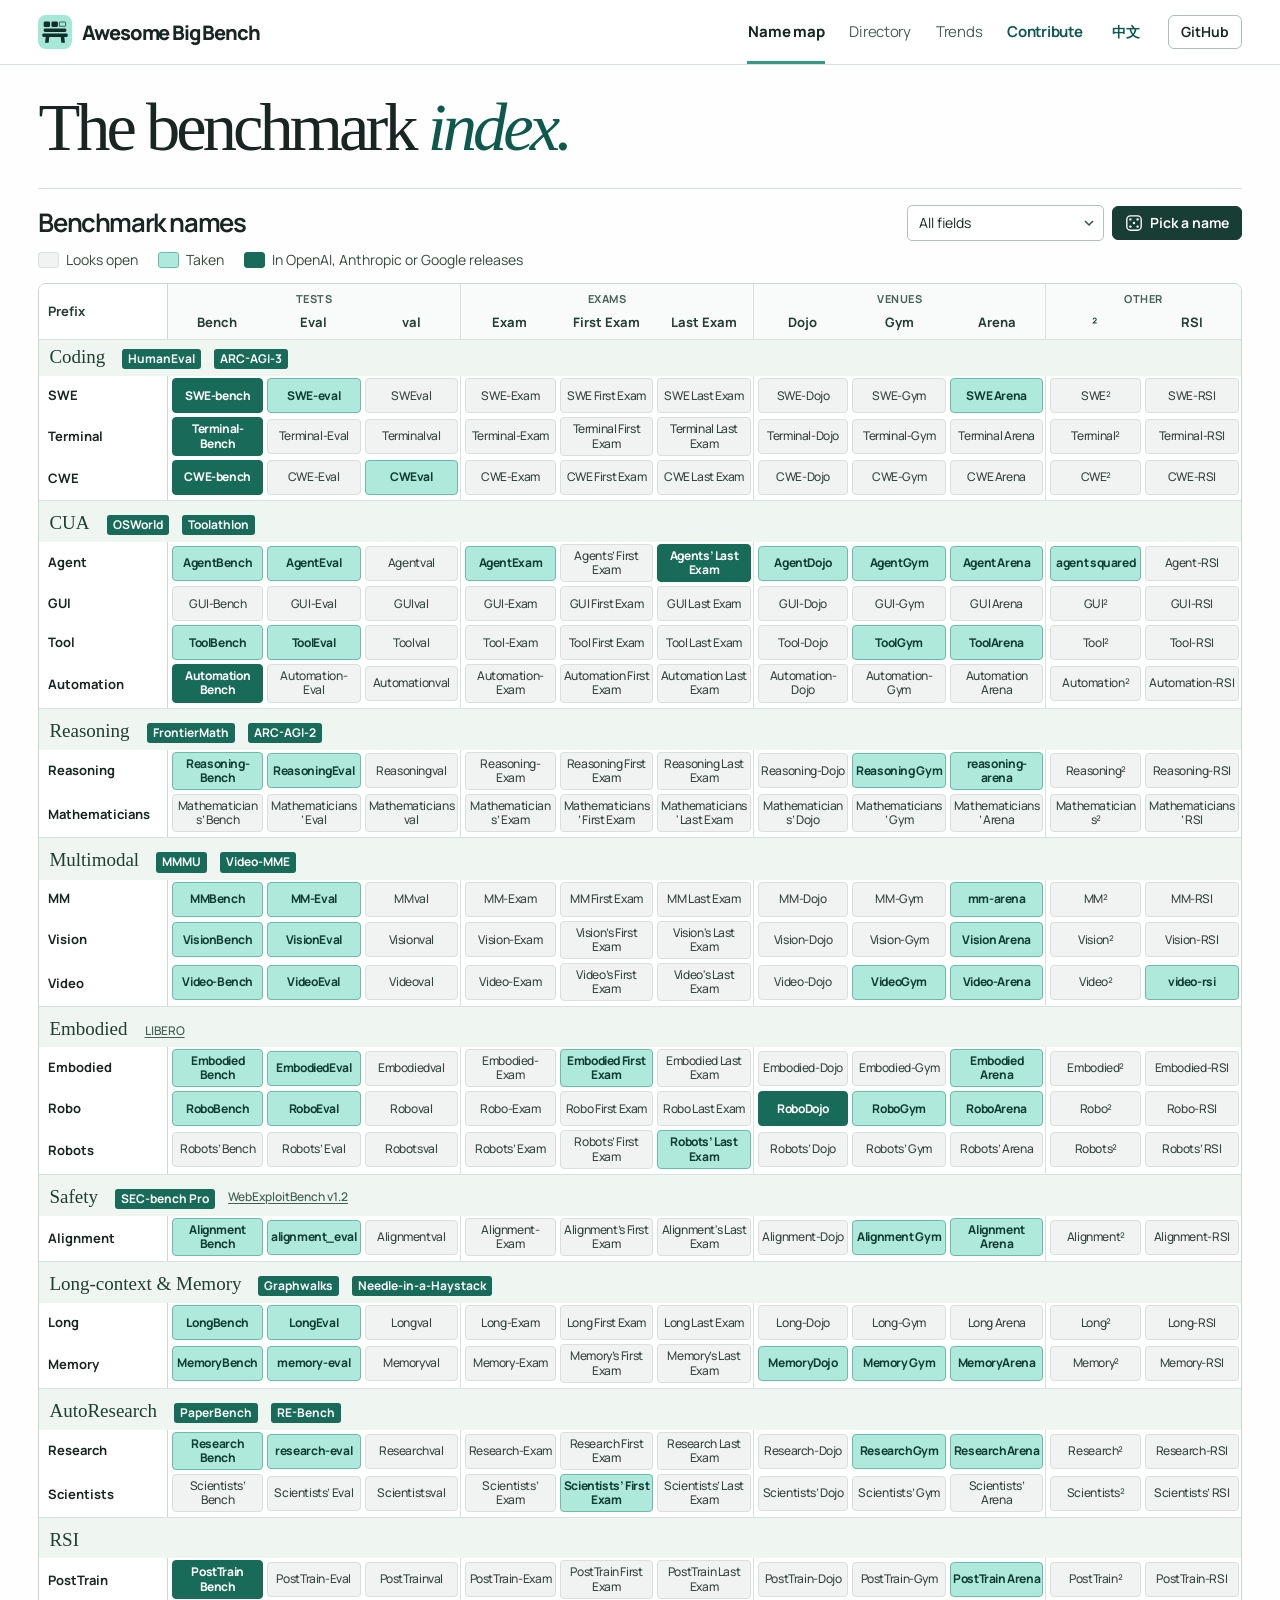
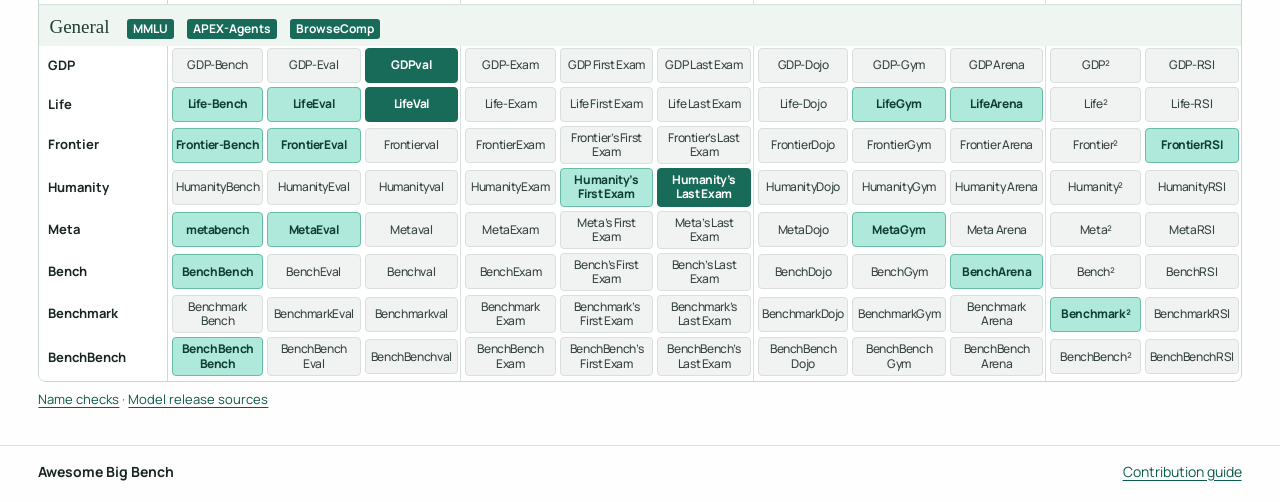
==== docs/index.html @ d3dac893 "Open benchmark details and contribution prompts before the full archive loads" ====
<!doctype html>
<html lang="en"><head>
<meta charset="utf-8"><meta name="viewport" content="width=device-width,initial-scale=1"><meta name="color-scheme" content="light">
<meta name="description" content="See which AI benchmark names already exist, compare benchmark tasks and explore arXiv title trends.">
<title>Awesome Big Bench</title>
<link rel="alternate" hreflang="en" href="https://yiming-shi.com/awesome-big-bench/"><link rel="alternate" hreflang="zh-Hans" href="https://yiming-shi.com/awesome-big-bench/zh/"><link rel="canonical" href="https://yiming-shi.com/awesome-big-bench/"><link rel="icon" href="data:image/svg+xml,%3Csvg%20xmlns%3D%22http%3A%2F%2Fwww.w3.org%2F2000%2Fsvg%22%20viewBox%3D%220%200%2048%2048%22%20role%3D%22img%22%20aria-label%3D%22Awesome%20Big%20Bench%22%3E%0A%20%20%3Crect%20width%3D%2248%22%20height%3D%2248%22%20rx%3D%2211%22%20fill%3D%22%23a7e7d7%22%2F%3E%0A%20%20%3Cg%20fill%3D%22%23112f2a%22%3E%0A%20%20%20%20%3Crect%20x%3D%228%22%20y%3D%229%22%20width%3D%229%22%20height%3D%228%22%20rx%3D%222%22%2F%3E%3Crect%20x%3D%2219%22%20y%3D%229%22%20width%3D%229%22%20height%3D%228%22%20rx%3D%222%22%2F%3E%0A%20%20%20%20%3Crect%20x%3D%228%22%20y%3D%2219%22%20width%3D%2232%22%20height%3D%225%22%20rx%3D%222%22%2F%3E%3Crect%20x%3D%226%22%20y%3D%2226%22%20width%3D%2236%22%20height%3D%225%22%20rx%3D%222%22%2F%3E%0A%20%20%20%20%3Cpath%20d%3D%22M11%2030h5l-1%209h-5zm21%200h5l1%209h-5z%22%2F%3E%0A%20%20%3C%2Fg%3E%0A%20%20%3Crect%20x%3D%2230%22%20y%3D%2210%22%20width%3D%229%22%20height%3D%226%22%20rx%3D%221.5%22%20fill%3D%22none%22%20stroke%3D%22%23346c5d%22%20stroke-width%3D%221.5%22%2F%3E%0A%3C%2Fsvg%3E" type="image/svg+xml"><style>@font-face{font-family:Manrope;src:url([data-uri]) format("woff2");font-weight:400 800;font-style:normal;font-display:swap}
:root{--paper:#fdfefd;--ink:#192522;--muted:#53645f;--rule:#d7e1dd;--mint:#afe9db;--mint-line:#69bca6;--deep:#0d594b;--wash:#eaf7f2;--gray:#f1f3f2;--serif:Georgia,"Times New Roman",serif;--sans:Manrope,Arial,sans-serif}
*{box-sizing:border-box}[hidden]{display:none!important}html{scroll-padding-top:14px}body{margin:0;font:16px/1.45 var(--sans);color:var(--ink);background:var(--paper)}
.shell{max-width:1536px;width:calc(100% - clamp(32px,6vw,110px));margin:auto}main:focus{outline:none}.sr-only{position:absolute;width:1px;height:1px;margin:-1px;clip-path:inset(50%);overflow:hidden;white-space:nowrap}
a{color:var(--deep);text-underline-offset:3px}button,select,input{font:inherit;color:inherit}button,select,summary{cursor:pointer}a,button,select,input{touch-action:manipulation}:focus-visible{outline:3px solid #176e65;outline-offset:2px}.skip{position:fixed;top:-60px;z-index:12;background:white;padding:8px}.skip:focus{top:0}
header{border-bottom:1px solid var(--rule);background:white}.top{display:flex;align-items:center;gap:28px;min-height:64px}.brand{display:flex;align-items:center;gap:10px;text-decoration:none;color:var(--ink);font-size:20px;font-weight:800;letter-spacing:-.058em}.brand-mark,.brand-mark svg{display:block;width:34px;height:34px}.top nav{display:flex;align-self:stretch;gap:23px;margin-left:auto}.top nav a{display:flex;align-items:center;text-decoration:none;color:#4e5c58;padding:2px 1px 0;border-bottom:3px solid transparent;font-size:15px;letter-spacing:-.018em}.top nav [aria-current=page]{color:var(--ink);font-weight:750;border-bottom-color:#349a82}
.repo-link,.action,.subtle{display:inline-flex;align-items:center;justify-content:center;gap:7px;font-size:14px;font-weight:660;line-height:1.35;text-decoration:none;white-space:nowrap;border:1px solid #aebfb7;border-radius:6px;background:white;padding:7px 12px}.repo-link{color:var(--ink)}.repo-link:hover,.subtle:hover{background:var(--gray)}.action{background:#173d34;border-color:#173d34;color:#fff}.action:hover{background:#215746}
h1,h2,h3,p{margin:0}h1{font:400 clamp(45px,5.35vw,80px)/1.02 var(--serif);letter-spacing:-.058em}h1 em{font-weight:400;color:var(--deep)}h2{font:650 clamp(22px,2vw,30px)/1.2 var(--sans);letter-spacing:-.055em}
.page{padding-bottom:36px}.map-intro,.page-head{display:flex;align-items:center;justify-content:space-between;gap:20px;padding:28px 0 25px}.map-intro{border-bottom:1px solid var(--rule)}
.map-tools,.map-actions,.chart-heading,.series-controls,.links,.milestone-row,footer .shell{display:flex;align-items:center;gap:12px}.map-tools,.chart-heading,.milestone-row,footer .shell{justify-content:space-between}.map-tools{padding:16px 0 5px}.map-actions{gap:8px}.map-legend{display:flex;align-items:center;flex-wrap:wrap;gap:7px 20px;margin:4px 0 13px;color:#36483f;font-size:14px}.map-legend span{display:inline-flex;align-items:center;gap:7px}.key{width:21px;height:16px;border:1px solid;border-radius:3px;display:inline-grid;place-content:center;font-size:12px;line-height:1;font-style:normal;font-weight:800}
.key.yes,.map-cell.yes{background:var(--mint);border-color:var(--mint-line);color:#103e34}.key.no,.map-cell.no{background:var(--gray);border-color:#d9dfdc;color:#37453f}
select{appearance:none;padding:7px 29px 7px 11px;border:1px solid #b3c2bb;border-radius:5px;background:#fff url("data:image/svg+xml,%3Csvg xmlns='http://www.w3.org/2000/svg' width='12' height='8'%3E%3Cpath d='m2 2 4 4 4-4' fill='none' stroke='%23355849' stroke-width='1.5'/%3E%3C/svg%3E") no-repeat right 8px center;font-size:14px;max-width:100%}
.map-scroll{overflow:auto;position:relative;max-width:100%;border:1px solid #c9d5cf;border-radius:8px;scrollbar-width:thin;scrollbar-color:#9fbbb0 #f3f5f3}
#name-map{width:100%;min-width:1110px;table-layout:fixed;border-collapse:separate;border-spacing:0;background:#fff}
#name-map .field-col{width:clamp(83px,7.8vw,127px)}#name-map .prefix-col{width:clamp(98px,8.2vw,139px)}
#name-map th,#name-map td{padding:2px 2px;text-align:center}#name-map thead th{background:#f8fbf9;color:#253c34;font-weight:720}#name-map thead .family-head{padding:7px 4px 3px;letter-spacing:.045em;font-size:11px;text-transform:uppercase;color:#486158;border-left:1px solid var(--rule)}#name-map thead tr:last-child th{font-size:13px;padding:3px 3px 7px}#name-map thead .field-label,#name-map thead .prefix-label{font-size:13px;padding-left:9px}
#name-map .family-start{border-left:1px solid var(--rule);padding-left:4px}#name-map td.family-start{padding-left:4px}
#name-map .field-label,#name-map .prefix-label{text-align:left;background:#fff;position:sticky;z-index:2}#name-map .field-label{left:0}#name-map .prefix-label{left:clamp(83px,7.8vw,127px);box-shadow:1px 0 #cdd8d2}
#name-map tbody .field-label{font:400 clamp(16px,1.35vw,21px)/1.15 var(--serif);letter-spacing:-.035em;padding:8px;vertical-align:top;color:#244b40}#name-map tbody .prefix-label{font-size:13px;line-height:1.2;padding-left:9px;font-weight:700;overflow-wrap:anywhere}
#name-map tbody:nth-of-type(even) .field-label{background:#f0f7f3}#name-map tbody + tbody tr:first-child>*{border-top:1px solid var(--rule);padding-top:5px}#name-map tbody tr:last-child td{padding-bottom:5px}#name-map tbody tr:hover .prefix-label{color:var(--deep);background:#e6f3ec}.mobile-field{display:none}
.map-cell{width:100%;height:100%;min-height:35px;display:flex;align-items:center;justify-content:center;gap:3px;padding:4px 2px;border:1px solid;border-radius:4px;font:500 clamp(12px,.93vw,14px)/1.18 var(--sans);letter-spacing:-.032em;overflow-wrap:anywhere;text-align:center}
.map-cell.yes{font-weight:740}.map-cell.no:hover,.map-cell.yes:hover,.map-cell:focus-visible{border-color:#175b4a;box-shadow:inset 0 0 0 1px #175b4a}.map-cell:focus-visible{outline-offset:0}.map-cell span{min-width:0}.fine{margin:8px 0 0;font-size:13px}
.fine,.how,.method-note{color:var(--muted)}.links{gap:6px 15px;flex-wrap:wrap;font-size:14px}
.page-head{padding:28px 0 22px}.page-head h1{font-size:clamp(40px,4.5vw,66px)}.search{display:flex;align-items:center;border:1px solid #b8c7bf;border-radius:6px;padding:8px 10px;gap:7px}.search input{width:185px;min-width:0;border:0;background:transparent;font-size:15px}
.directory-layout{display:grid;grid-template-columns:175px minmax(0,1fr);gap:18px}.filters{padding-right:10px;border-right:1px solid var(--rule)}
.filter{width:100%;display:flex;justify-content:space-between;align-items:center;gap:5px;text-align:left;border:0;background:none;padding:7px 8px;font-size:14px;border-radius:4px}.filter span{font-variant-numeric:tabular-nums;font-size:12px;color:var(--muted)}.filter[aria-pressed=true]{font-weight:750;background:var(--wash);color:var(--deep)}.filter:hover{background:#f0f5f1}.mobile-domain{display:none}
.bench-table{width:100%;table-layout:fixed;border-collapse:collapse}.bench-table th{text-align:left;background:#eaf4ee;font-size:14px;padding:8px 9px}.bench-table th:first-child{width:24%}.bench-table th:last-child{width:27%}.bench-table .group{font:400 19px/1.1 var(--serif);padding:12px 8px 4px;color:#376152}
.data-row td{vertical-align:top;padding:11px 9px;border-bottom:1px solid var(--rule);font-size:15px;line-height:1.4;overflow-wrap:anywhere}.record-trigger{color:var(--deep);font-weight:750;padding:0;text-align:left;border:0;background:none}.record-trigger:hover{text-decoration:underline}
.comparison{display:grid;grid-template-columns:1fr 1fr 1fr;background:#f0f6f1;border-radius:7px;overflow:hidden}.comparison>div{display:grid;gap:2px;padding:12px 18px;border-right:1px solid #c8dbd1}.comparison span,.comparison small{font-size:13px;color:#3b5146}.comparison b{font:650 clamp(25px,3.2vw,43px)/1.15 var(--sans);letter-spacing:-.06em}.comparison .factor{background:var(--mint);border:0}.chart-heading{margin:20px 0 10px}.chart-heading label,.series-controls label,.range{display:flex;gap:6px;align-items:center;font-size:14px;color:var(--muted)}
.plotbox{border:1px solid var(--rule);border-radius:8px;padding:14px 18px}.series-controls{flex-wrap:wrap;gap:12px 20px}.line-key{display:inline-block;border-top:3px solid #147c6b;width:17px}.line-key.second{border-color:#7662a4;border-top-style:dashed}
#plot{margin-top:8px}#plot svg{display:block;width:100%;height:auto;max-height:315px}.axis{font:13px var(--sans);fill:var(--muted)}.readout{display:flex;align-items:baseline;gap:14px 26px;flex-wrap:wrap;border-block:1px solid var(--rule);padding:8px 0;margin-bottom:10px}.reading,.month-id{display:grid;gap:2px}.reading span{display:flex;align-items:center;gap:6px;font-size:13px}.readout small{font-size:12px;color:var(--muted)}.readout b{font:750 20px var(--sans)}.range input{min-width:0;flex:1;accent-color:var(--deep)}.method-note{font-size:14px;margin:10px 0}.method-note p{max-width:720px;margin:4px 0}
.milestone-row{border-bottom:1px solid var(--rule);padding:7px 0}.milestone-row>div{display:flex;align-items:baseline;gap:13px}.date,.milestone-row small{font-size:13px;color:var(--muted)}footer{border-top:1px solid var(--rule);padding:16px 0 20px;color:var(--muted);font-size:14px}footer strong{color:var(--ink)}
@media(max-width:800px){.shell{width:calc(100% - 30px)}.top{gap:17px}.top nav{gap:11px}.directory-layout{display:block}.filters{border:0;padding:0 0 10px}#domains{display:none}.mobile-domain{display:flex;align-items:center;gap:7px;font-size:14px}.map-intro,.page-head{padding:20px 0}.map-scroll{border-radius:5px}.map-cell{font-size:13px}}
@media(max-width:650px){.top{flex-wrap:wrap;min-height:0;padding-top:8px;gap:4px 12px;justify-content:space-between}.brand{font-size:18px}.brand-mark,.brand-mark svg{width:29px;height:29px}.top nav{flex:0 0 100%;order:3;margin:0;gap:20px}.top nav a{padding:7px 0 5px;font-size:14px}.repo-link{font-size:13px;padding:4px 9px}.map-intro,.page-head{display:block;padding:18px 0 12px}.map-intro h1{font-size:clamp(38px,8.7vw,54px)}.map-tools{align-items:flex-start;flex-wrap:wrap;gap:8px;padding:12px 0 4px}.map-tools h2{align-self:center;font-size:22px}.map-actions{flex-wrap:wrap;gap:5px}.map-actions select,.map-actions button{font-size:13px;padding-top:6px;padding-bottom:6px}.map-actions select{max-width:135px}.map-legend{gap:4px 12px;font-size:12px;margin:5px 0 10px}
#name-map{min-width:1000px}#name-map .field-label,#name-map .field-col{display:none}#name-map .prefix-label{left:0;padding-left:5px}#name-map .prefix-col{width:100px}.mobile-field{display:block;color:#4d756a;font:italic 12px/1.1 var(--serif);margin:5px 0}#name-map .map-cell{min-height:37px}
.page-head h1{font-size:40px}.page-head .search{margin-top:10px}.search input{width:auto;flex:1}.bench-table,.bench-table tbody,.bench-table tr,.bench-table td{display:block;width:100%}.bench-table thead{position:absolute;clip-path:inset(50%);width:1px;height:1px;overflow:hidden}.bench-table .group{background:var(--wash);padding:7px 4px}.data-row{padding:7px 0;border-bottom:1px solid var(--rule)}.data-row td{border:0;padding:2px 0}.data-row td[data-label]{display:grid;grid-template-columns:65px 1fr;gap:5px}.data-row td[data-label]:before{content:attr(data-label);font-size:13px;color:var(--muted)}.comparison>div{padding:8px}.comparison span,.comparison small{font-size:11px}.chart-heading{flex-wrap:wrap;gap:6px}.chart-heading h2{font-size:23px}.plotbox{padding:9px}.series-controls{gap:6px}.series-controls select{max-width:138px}.readout{gap:8px 14px}.milestone-row>div{display:grid;gap:0}footer .shell{flex-wrap:wrap}}

#name-map .prefix-label{left:0}#name-map th.field-band{position:static;background:#eff6f2;text-align:left;padding:0;border-top:1px solid var(--rule)}
.field-landmarks{display:flex;align-items:baseline;flex-wrap:wrap;gap:7px 17px;padding:7px 10px}.field-landmarks strong{font:normal 19px/1.1 var(--serif);color:#203e34}.field-landmarks span{display:flex;gap:5px 13px;flex-wrap:wrap}.field-landmarks a{font:550 12px/1.35 var(--sans);color:#436256;text-underline-offset:2px}
@media(max-width:650px){.field-landmarks{padding:6px;gap:5px 9px}.field-landmarks strong{font-size:16px}}
@media(min-width:651px){#name-map .prefix-col{width:clamp(108px,10vw,148px)}}
.field-landmarks{position:sticky;left:0;width:max-content;max-width:min(100%,calc(100vw - 42px))}
/* Only one emphasis level above a taken name: a documented flagship result. */
:root{--reported:#176b58}
.key.reported,.map-cell.reported,.badge.reported:before,.field-landmarks a.reported{background:var(--reported);border-color:var(--reported);color:#fff}
.map-cell.reported:hover{background:#105643}.map-cell.reported:focus-visible{outline:3px solid #172c26;outline-offset:1px}
.field-landmarks a.reported{padding:2px 6px;border-radius:3px;text-decoration:none;font-weight:700}.field-landmarks a.reported:hover{text-decoration:underline}
.report-sources{margin:12px 0 0;border-block:1px solid var(--rule);font-size:14px}.report-sources summary{padding:8px 0;font-weight:700;color:var(--deep)}.reported-versions{margin:2px 0 10px}.reported-versions strong,.reported-versions a{display:block}.reported-versions a{width:fit-content}
@media(forced-colors:active){.key.no,.map-cell.no{border-style:dashed}.key.reported,.map-cell.reported,.field-landmarks a.reported{border:3px double ButtonText}}
.directory-key{display:flex;align-items:center;gap:7px;margin:0 0 10px;font-size:14px;color:var(--muted)}.record-trigger.reported-record{color:white;background:var(--reported);padding:2px 6px;border-radius:3px}
.report-lab{margin-left:10px}.report-lab summary{font-weight:600;border-top:1px solid var(--rule)}.reported-versions small{display:block;color:var(--muted);font-size:13px}

/* A catalog record and a spelling receipt serve different decisions. */
#cell-dialog{width:min(610px,calc(100% - 32px));max-height:min(88dvh,850px);padding:0;overflow:auto;overscroll-behavior:contain;color:var(--ink);background:var(--paper);border:1px solid #b4c8bf;border-radius:12px;box-shadow:0 28px 100px #102e2538}
#cell-dialog::backdrop{background:#17332a57;backdrop-filter:blur(2px)}
#cell-dialog .close{position:absolute;z-index:1;right:16px;top:16px;display:grid;place-items:center;width:34px;height:34px;padding:0 0 2px;border:1px solid #ccdad4;border-radius:50%;font:400 23px/1 var(--sans);color:#31574a;background:white}
#cell-dialog .close:hover{background:var(--wash)}.detail-sheet{padding:24px 28px 0;border-top:4px solid var(--mint-line);overflow-wrap:anywhere}.name-sheet:has(.badge.no){border-color:#c3cfc9}
.card-head{padding-right:0}.card-meta{display:flex;align-items:center;gap:9px;flex-wrap:wrap;padding-right:38px;color:#48675a;font:650 13px/1.4 var(--sans)}.card-meta>span+span{border-left:1px solid #b2c3ba;padding-left:9px}
.card-meta .badge{display:inline-flex;align-items:center;gap:6px}.badge:before{content:'';width:12px;height:12px;border:1px solid #bec9c3;background:var(--gray);border-radius:3px}.badge.yes:before{background:var(--mint);border-color:var(--mint-line)}.badge.reported:before{background:var(--reported);border-color:var(--reported)}
.card-head h2{margin:9px 0 7px;font:400 clamp(30px,4vw,43px)/1.06 var(--serif);letter-spacing:-.046em}.card-lead{font-size:16px;line-height:1.49;color:#283b32}
.task-pair{margin:17px 0 14px;display:grid;grid-template-columns:1fr 1fr;border-top:1px solid var(--rule);border-bottom:1px solid var(--rule);padding:11px 0}
.task-pair>div{min-width:0;padding-right:14px}.task-pair>div+div{padding-left:16px;border-left:1px solid var(--rule);padding-right:0}.task-pair dt,.score-note h3{font:730 14px/1.35 var(--sans);letter-spacing:0;color:var(--deep)}.task-pair dd{margin:3px 0 0;font-size:15px;line-height:1.38}
.score-note{padding:12px 15px 13px;background:#eaf7f1;border-left:3px solid #6cba9f;border-radius:0 5px 5px 0}.score-note .score-rule{margin:4px 0 0;font-size:16px;font-weight:650;line-height:1.4}.score-note .interpretation{margin:6px 0 0;color:#345347;font-size:15px;line-height:1.43}
.compare-line{margin:13px 0;font-size:14px;line-height:1.45;color:#40544b}.compare-line a{font-weight:730}.compare-label{margin-right:9px;font-weight:700;color:var(--ink)}
.detail-sheet .report-sources,.card-sources{margin:0;border:0;border-top:1px solid var(--rule);font-size:14px}.detail-sheet .report-sources{margin-top:15px}.detail-sheet .report-sources summary,.card-sources summary{padding:9px 0;cursor:pointer;color:#355648;font-weight:630}.card-sources{margin-top:12px}.report-sources+.card-sources{margin-top:0}.source-facts{font-size:14px;color:var(--muted);margin:2px 0 8px}.source-list{display:flex;gap:4px 13px;flex-wrap:wrap;margin:3px 0 12px}
.card-footer{display:flex;gap:10px 18px;align-items:center;justify-content:space-between;margin:7px -28px 0;padding:13px 28px 16px;border-top:1px solid var(--rule);background:#f8fbf9}.card-footer>a:not(.action){font-size:14px}.card-footer .action{padding:8px 15px}
.checked-date{margin:12px 0;color:var(--muted);font-size:14px}.related-use{display:inline-block;margin:0 0 10px;font-size:14px}.name-sheet .card-footer{margin-top:12px}
@media(max-width:650px){#cell-dialog{width:calc(100% - 20px);max-height:90dvh}.detail-sheet{padding:17px 17px 0}.card-meta{font-size:13px}.card-head h2{font-size:32px}.card-lead{font-size:15px}.card-footer{margin-inline:-17px;padding:12px 17px}.task-pair{margin:12px 0}.task-pair dd{font-size:14px}.card-footer>a{white-space:normal}.score-note{padding:10px 12px}.detail-sheet .report-sources{margin-top:11px}}

/* The directory is a reading index, not a sheet of scoring instructions.
   All names use the same text gutter, including records without a mark. */
.directory-tools{display:flex;align-items:center;gap:8px}.directory-tools select{min-height:38px}
.directory-layout{gap:22px}.directory-head{padding-block:30px 22px}
.directory-key{margin:0 0 12px;padding-left:6px;gap:9px;color:#52645c}
.directory-key i{width:4px;height:14px;border-radius:2px;background:var(--reported)}
.directory-table{width:100%;border-collapse:collapse;table-layout:fixed;font-variant-numeric:tabular-nums}
.directory-table th,.directory-table td{text-align:left}
.directory-table thead th{padding:8px 10px;border-bottom:1px solid #b8cbc1;color:#4b6257;font:650 13px/1.3 var(--sans)}
.directory-table thead th:first-child{width:41%;padding-left:44px}.directory-table thead th:nth-child(2){width:26%}.directory-table thead th:nth-child(3){width:17%}.directory-table thead th:last-child{width:16%;text-align:right}
.directory-table .directory-section{border-bottom:1px solid var(--rule);padding:11px 8px 6px;color:#244638;background:#f4f8f5;font:400 20px/1.1 var(--serif);letter-spacing:-.04em}
.directory-row td{padding:8px 10px;border-bottom:1px solid #e0e6e2;line-height:1.3;vertical-align:middle;font-size:14px;overflow-wrap:anywhere}
.directory-row td:first-child{padding:0 4px 0 0}.directory-row td:last-child{text-align:right}
.directory-row:hover{background:#f5faf7}.directory-name{position:relative;width:100%;min-height:42px;border:0;background:transparent;display:grid;grid-template-columns:28px minmax(0,1fr);gap:8px;align-items:center;text-align:left;padding:5px 0 5px 8px;line-height:1.25;font-size:15px;font-weight:620}
.directory-name.is-reported{color:#145e4b;font-weight:780}.directory-name.is-reported:before{content:'';position:absolute;left:0;top:50%;transform:translateY(-50%);height:14px;width:3px;background:#287d63;border-radius:2px}
.directory-name:hover .directory-label{text-decoration:underline;text-underline-offset:3px}.directory-label{min-width:0;overflow-wrap:anywhere}
.mark-slot{display:grid;place-items:center;width:28px;height:26px}.mark-slot img{display:block;max-width:25px;max-height:24px;width:auto;height:auto;object-fit:contain}
.directory-modality,.directory-task{color:#485a51}.directory-day{white-space:nowrap}.entry-date{color:#475c50;text-decoration:none;font-variant-numeric:tabular-nums}.entry-date:hover,.entry-date:focus-visible{text-decoration:underline}
#name-map{min-width:1170px}
#cell-dialog{border-radius:10px;border:1px solid #b9c9c0;max-height:min(89dvh,820px)}.detail-sheet{border-top:0;padding:26px 30px 0}
.detail-sheet .card-head{padding-bottom:15px}.card-head h2{margin:9px 35px 6px 0;font-size:clamp(30px,4vw,42px)}.card-meta{padding-right:34px;font-size:13px;color:#52675a}
.card-date{margin-left:auto}.card-date .entry-date{font-weight:500}.card-lead{font-size:16px;line-height:1.45;margin-top:5px}
.card-signature{float:left;width:64px;height:42px;margin:0 12px 6px 0;display:flex;align-items:center;justify-content:flex-start}.card-signature img{display:block;max-width:64px;max-height:37px;width:auto;height:auto;object-fit:contain}.card-signature~h2{clear:both}
.score-note{padding:12px 0 12px 14px;background:transparent;border:0;border-left:3px solid #87c9ab;border-radius:0}.score-note h3{font-size:13px;color:#587161}.score-note .score-rule{margin-top:4px;font-weight:650}.score-note .interpretation{margin-top:5px;color:#475b4e}
.detail-sheet .compare-line{margin:12px 0 15px}.detail-sheet .report-sources{margin-top:13px}.detail-sheet .card-sources{margin-bottom:0}
.card-sources>.task-pair{margin:0 0 8px;padding:8px 0;background:none;border-top:0}.card-sources .source-facts{line-height:1.45}
.card-footer{margin:0 -30px;padding:12px 30px;background:#f7faf8}.name-sheet .checked-date{margin:0 0 8px}.name-sheet .card-head{padding-bottom:10px}
@media(max-width:800px){.directory-table thead th:first-child{width:39%}.directory-table thead th:nth-child(2){width:27%}.directory-table thead th:nth-child(3){width:16%}.directory-table thead th:last-child{width:18%}}
@media(max-width:650px){.directory-tools{margin-top:9px;display:grid;grid-template-columns:minmax(0,1fr) auto;gap:6px}.directory-head .search{margin:0}.directory-head{padding:18px 0 12px}.directory-tools select{max-width:154px}
.directory-table thead th:nth-child(2),.directory-table td.directory-task{display:none}.directory-table thead th:first-child{width:50%;padding-left:28px}.directory-table thead th:nth-child(3){width:22%}.directory-table thead th:last-child{width:28%}.directory-row td{padding:7px 3px;font-size:12px}.directory-table thead th{padding:6px 3px;font-size:13px}
.directory-name{grid-template-columns:18px minmax(0,1fr);padding-left:5px;gap:5px;font-size:14px;min-height:42px}.mark-slot{width:18px}.mark-slot img{max-width:17px;max-height:17px}.directory-key{font-size:12px;padding-left:0}.directory-table .directory-section{font-size:18px;padding:9px 5px 5px}
.detail-sheet{padding:18px 18px 0}.card-head h2{font-size:30px}.card-lead{font-size:15px}.card-meta{font-size:12px;gap:6px}.card-date{margin-left:0}.card-footer{margin-inline:-18px;padding:11px 18px}.score-note{padding:6px 0 6px 11px}.score-note .score-rule{font-size:15px}.score-note .interpretation{font-size:14px}.card-signature{max-width:50px;height:30px}.card-signature img{max-width:50px;max-height:26px}}
.directory-key{position:relative;display:block;padding-left:44px;line-height:18px}.directory-key i{position:absolute;left:0;top:2px;width:3px}
@media(max-width:650px){.directory-key{padding-left:28px}}

.copy-pr{background:transparent;color:var(--deep);border:1px solid #b1c7bd;border-radius:6px;padding:7px 12px;font:650 14px/1.35 var(--sans)}
.copy-pr:hover{background:var(--wash)}#contribute-entry{font-weight:680;color:var(--deep)}
#contribute-dialog{width:min(480px,calc(100% - 28px));max-height:88dvh;border:1px solid #b9c9c0;border-radius:10px;padding:26px 26px 16px;box-shadow:0 24px 80px #102e2538;color:var(--ink);background:var(--paper)}
#contribute-dialog::backdrop{background:#17332a57;backdrop-filter:blur(2px)}
#contribute-dialog .close{float:right;width:30px;height:30px;border:1px solid var(--rule);border-radius:50%;background:white;font-size:21px;line-height:1}
#contribute-title{padding-right:34px;font:400 32px/1.1 var(--serif);letter-spacing:-.04em}
#contribute-dialog>p{margin:10px 0 14px;color:var(--muted);font-size:15px}
#prompt-preview-details{margin-top:15px;border-top:1px solid var(--rule);font-size:14px}
#prompt-preview-details summary{padding:9px 0;color:var(--deep)}
#agent-prompt{box-sizing:border-box;display:block;width:100%;height:13em;max-height:38dvh;padding:10px;resize:vertical;border:1px solid var(--rule);background:#f7faf8;color:var(--ink);font:14px/1.45 var(--sans)}
#contribute-dialog #contribute-status{font-size:14px;margin:6px 0}#contribute-status:empty{display:none}
.empty-actions{margin-top:10px}

/* The other edition is a normal link: shareable, keyboard-accessible, no language gate. */
.language-switch{color:var(--deep);font:650 14px/1.4 var(--sans);text-decoration:none;white-space:nowrap}
.language-switch:hover,.language-switch:focus-visible{text-decoration:underline}
.top>.language-switch{padding:6px 0}
.dialog-language{position:absolute;z-index:1;top:22px;right:60px}
.card-meta{padding-right:95px}
#contribute-dialog>.language-switch{float:right;margin:5px 11px 0 0}
#contribute-dialog h2{padding-right:97px}
html:lang(zh){--sans:Manrope,"PingFang SC","Microsoft YaHei","Noto Sans CJK SC",sans-serif;--serif:Georgia,"Songti SC","Noto Serif CJK SC","SimSun",serif}
html:lang(zh) h1,html:lang(zh) h2,html:lang(zh) h3,html:lang(zh) .directory-section{letter-spacing:-.025em}
html:lang(zh) h1 em{font-style:normal}
html:lang(zh) .card-lead,html:lang(zh) .interpretation,html:lang(zh) .source-facts{line-height:1.65}
@media(max-width:650px){.top>.language-switch{margin-left:auto}.dialog-language{top:18px;right:58px}.card-meta{padding-right:85px}}

.original-title{display:block;width:fit-content;margin:4px 0 10px;line-height:1.45}
a.map-cell{text-decoration:none}

.bench-ballot{margin:14px 0 0;padding:13px 0;border-top:1px solid var(--rule)}
.bench-ballot h3{margin:0;color:var(--ink);font:700 16px/1.35 var(--sans)}
.bench-ballot .ballot-rule,.bench-ballot .ballot-status{margin:4px 0 0;font:14px/1.4 var(--sans);color:var(--muted)}
.ballot-options{display:flex;align-items:center;gap:8px;flex-wrap:wrap;margin:9px 0 7px}
.ballot-options button{padding:7px 16px;border:1px solid #afc3b8;border-radius:6px;background:white;color:var(--ink);font:650 15px/1.2 var(--sans);min-height:38px}
.ballot-options button[aria-pressed=true]{background:var(--deep);border-color:var(--deep);color:white}
.ballot-options button:disabled{cursor:not-allowed;opacity:.58}
.ballot-options .ballot-remove,.ballot-retry{padding:2px;border:0;background:transparent;color:var(--deep);text-decoration:underline;text-underline-offset:3px;font:500 14px/1.35 var(--sans)}
</style><!-- Bundled font notice:
Copyright 2019 The Manrope Project Authors (https://github.com/sharanda/manrope)

This Font Software is licensed under the SIL Open Font License, Version 1.1.
This license is copied below, and is also available with a FAQ at:
http://scripts.sil.org/OFL


—————————————————————————————-
SIL OPEN FONT LICENSE Version 1.1 - 26 February 2007
—————————————————————————————-

PREAMBLE
The goals of the Open Font License (OFL) are to stimulate worldwide
development of collaborative font projects, to support the font creation
efforts of academic and linguistic communities, and to provide a free and
open framework in which fonts may be shared and improved in partnership
with others.

The OFL allows the licensed fonts to be used, studied, modified and
redistributed freely as long as they are not sold by themselves. The
fonts, including any derivative works, can be bundled, embedded,
redistributed and/or sold with any software provided that any reserved
names are not used by derivative works. The fonts and derivatives,
however, cannot be released under any other type of license. The
requirement for fonts to remain under this license does not apply
to any document created using the fonts or their derivatives.

DEFINITIONS
"Font Software" refers to the set of files released by the Copyright
Holder(s) under this license and clearly marked as such. This may
include source files, build scripts and documentation.

"Reserved Font Name" refers to any names specified as such after the
copyright statement(s).

"Original Version" refers to the collection of Font Software components as
distributed by the Copyright Holder(s).

"Modified Version" refers to any derivative made by adding to, deleting,
or substituting — in part or in whole — any of the components of the
Original Version, by changing formats or by porting the Font Software to a
new environment.

"Author" refers to any designer, engineer, programmer, technical
writer or other person who contributed to the Font Software.

PERMISSION & CONDITIONS
Permission is hereby granted, free of charge, to any person obtaining
a copy of the Font Software, to use, study, copy, merge, embed, modify,
redistribute, and sell modified and unmodified copies of the Font
Software, subject to the following conditions:

1) Neither the Font Software nor any of its individual components,
in Original or Modified Versions, may be sold by itself.

2) Original or Modified Versions of the Font Software may be bundled,
redistributed and/or sold with any software, provided that each copy
contains the above copyright notice and this license. These can be
included either as stand-alone text files, human-readable headers or
in the appropriate machine-readable metadata fields within text or
binary files as long as those fields can be easily viewed by the user.

3) No Modified Version of the Font Software may use the Reserved Font
Name(s) unless explicit written permission is granted by the corresponding
Copyright Holder. This restriction only applies to the primary font name as
presented to the users.

4) The name(s) of the Copyright Holder(s) or the Author(s) of the Font
Software shall not be used to promote, endorse or advertise any
Modified Version, except to acknowledge the contribution(s) of the
Copyright Holder(s) and the Author(s) or with their explicit written
permission.

5) The Font Software, modified or unmodified, in part or in whole,
must be distributed entirely under this license, and must not be
distributed under any other license. The requirement for fonts to
remain under this license does not apply to any document created
using the Font Software.

TERMINATION
This license becomes null and void if any of the above conditions are
not met.

DISCLAIMER
THE FONT SOFTWARE IS PROVIDED "AS IS", WITHOUT WARRANTY OF ANY KIND,
EXPRESS OR IMPLIED, INCLUDING BUT NOT LIMITED TO ANY WARRANTIES OF
MERCHANTABILITY, FITNESS FOR A PARTICULAR PURPOSE AND NONINFRINGEMENT
OF COPYRIGHT, PATENT, TRADEMARK, OR OTHER RIGHT. IN NO EVENT SHALL THE
COPYRIGHT HOLDER BE LIABLE FOR ANY CLAIM, DAMAGES OR OTHER LIABILITY,
INCLUDING ANY GENERAL, SPECIAL, INDIRECT, INCIDENTAL, OR CONSEQUENTIAL
DAMAGES, WHETHER IN AN ACTION OF CONTRACT, TORT OR OTHERWISE, ARISING
FROM, OUT OF THE USE OR INABILITY TO USE THE FONT SOFTWARE OR FROM
OTHER DEALINGS IN THE FONT SOFTWARE.

-->
</head>
<body><a class="skip" href="#main-content">Skip to content</a>
<header><div class="shell top"><a href="#names" class="brand" aria-label="Awesome Big Bench home"><span class="brand-mark" aria-hidden="true"><svg xmlns="http://www.w3.org/2000/svg" viewBox="0 0 48 48" role="img" aria-label="Awesome Big Bench">
  <rect width="48" height="48" rx="11" fill="#a7e7d7"/>
  <g fill="#112f2a">
    <rect x="8" y="9" width="9" height="8" rx="2"/><rect x="19" y="9" width="9" height="8" rx="2"/>
    <rect x="8" y="19" width="32" height="5" rx="2"/><rect x="6" y="26" width="36" height="5" rx="2"/>
    <path d="M11 30h5l-1 9h-5zm21 0h5l1 9h-5z"/>
  </g>
  <rect x="30" y="10" width="9" height="6" rx="1.5" fill="none" stroke="#346c5d" stroke-width="1.5"/>
</svg></span>Awesome Big Bench</a>
<nav aria-label="Main"><a data-page="names" href="#names">Name map</a><a data-page="directory" href="#directory">Directory</a><a data-page="trends" href="#trends">Trends</a><a href="#contribute" id="contribute-entry" aria-haspopup="dialog">Contribute</a></nav><a href="zh/" class="language-switch" lang="zh-Hans" hreflang="zh-Hans">中文</a><a class="repo-link" href="https://github.com/yimingshi-cs/awesome-big-bench">GitHub</a></div></header>
<main id="main-content" tabindex="-1" class="shell">
<section id="names" class="page">
<div class="map-intro"><h1>The benchmark <em>index.</em></h1></div>
<div class="map-tools"><h2>Benchmark names</h2><div class="map-actions"><label><span class="sr-only">Filter name map by field</span><select id="names-field" disabled><option value="">All fields</option></select></label><button class="action" id="pick-name" type="button" disabled><svg width="18" height="18" viewBox="0 0 20 20" fill="none" aria-hidden="true"><rect x="2" y="2" width="16" height="16" rx="4" stroke="currentColor" stroke-width="1.5"/><g fill="currentColor"><circle cx="6" cy="6" r="1.3"/><circle cx="14" cy="6" r="1.3"/><circle cx="10" cy="10" r="1.3"/><circle cx="6" cy="14" r="1.3"/><circle cx="14" cy="14" r="1.3"/></g></svg>Pick a name</button></div></div>
<div class="map-legend" aria-label="Name map key"><span><i class="key no" aria-hidden="true"></i>Looks open</span><span><i class="key yes" aria-hidden="true"></i>Taken</span><span title="Public evaluations in general-purpose flagship and reasoning-model reports, including earlier releases"><i class="key reported" aria-hidden="true"></i>In OpenAI, Anthropic or Google releases</span></div>
<div class="map-scroll" tabindex="0" aria-label="Scrollable benchmark name map"><table id="name-map"><caption class="sr-only">AI benchmark names by prefix and ending. Select a name for evidence or to report a correction.</caption><colgroup><col class="prefix-col"></colgroup><colgroup span="3"></colgroup><colgroup span="3"></colgroup><colgroup span="3"></colgroup><colgroup span="2"></colgroup><thead><tr><th scope="col" rowspan="2" class="prefix-label">Prefix</th><th scope="colgroup" class="family-head" colspan="3">Tests</th><th scope="colgroup" class="family-head" colspan="3">Exams</th><th scope="colgroup" class="family-head" colspan="3">Venues</th><th scope="colgroup" class="family-head" colspan="2">Other</th></tr><tr><th scope="col" class="family-start">Bench</th><th scope="col">Eval</th><th scope="col">val</th><th scope="col" class="family-start">Exam</th><th scope="col">First Exam</th><th scope="col">Last Exam</th><th scope="col" class="family-start">Dojo</th><th scope="col">Gym</th><th scope="col">Arena</th><th scope="col" class="family-start">²</th><th scope="col">RSI</th></tr></thead><tbody><tr><th class="field-band" scope="rowgroup" colspan="12"><div class="field-landmarks"><strong>Coding</strong><span><a class="reported" href="https://github.com/openai/human-eval">HumanEval</a><a class="reported" href="https://arcprize.org/arc-agi/3">ARC-AGI-3</a></span></div></th></tr><tr><th scope="row" class="prefix-label">SWE</th><td class="family-start"><a class="map-cell yes reported" href="https://github.com/yimingshi-cs/awesome-big-bench/blob/main/verification/matrix/swe.md#bench" aria-label="SWE-bench: Taken · In OpenAI, Anthropic or Google releases"><span>SWE<wbr>-bench</span></a></td><td><a class="map-cell yes" href="https://github.com/yimingshi-cs/awesome-big-bench/blob/main/verification/matrix/swe.md#eval" aria-label="SWE-eval: Taken"><span>SWE<wbr>-eval</span></a></td><td><a class="map-cell no" href="https://github.com/yimingshi-cs/awesome-big-bench/blob/main/verification/matrix/swe.md#val" aria-label="SWEval: Looks open"><span>SWE<wbr>val</span></a></td><td class="family-start"><a class="map-cell no" href="https://github.com/yimingshi-cs/awesome-big-bench/blob/main/verification/matrix/swe.md#exam" aria-label="SWE-Exam: Looks open"><span>SWE<wbr>-Exam</span></a></td><td><a class="map-cell no" href="https://github.com/yimingshi-cs/awesome-big-bench/blob/main/verification/matrix/swe.md#first-exam" aria-label="SWE First Exam: Looks open"><span>SWE<wbr> First Exam</span></a></td><td><a class="map-cell no" href="https://github.com/yimingshi-cs/awesome-big-bench/blob/main/verification/matrix/swe.md#last-exam" aria-label="SWE Last Exam: Looks open"><span>SWE<wbr> Last Exam</span></a></td><td class="family-start"><a class="map-cell no" href="https://github.com/yimingshi-cs/awesome-big-bench/blob/main/verification/matrix/swe.md#dojo" aria-label="SWE-Dojo: Looks open"><span>SWE<wbr>-Dojo</span></a></td><td><a class="map-cell no" href="https://github.com/yimingshi-cs/awesome-big-bench/blob/main/verification/matrix/swe.md#gym" aria-label="SWE-Gym: Looks open"><span>SWE<wbr>-Gym</span></a></td><td><a class="map-cell yes" href="https://github.com/yimingshi-cs/awesome-big-bench/blob/main/verification/matrix/swe.md#arena" aria-label="SWE Arena: Taken"><span>SWE<wbr> Arena</span></a></td><td class="family-start"><a class="map-cell no" href="https://github.com/yimingshi-cs/awesome-big-bench/blob/main/verification/matrix/swe.md#squared" aria-label="SWE²: Looks open"><span>SWE²</span></a></td><td><a class="map-cell no" href="https://github.com/yimingshi-cs/awesome-big-bench/blob/main/verification/matrix/swe.md#rsi" aria-label="SWE-RSI: Looks open"><span>SWE<wbr>-RSI</span></a></td></tr><tr><th scope="row" class="prefix-label">Terminal</th><td class="family-start"><a class="map-cell yes reported" href="https://github.com/yimingshi-cs/awesome-big-bench/blob/main/verification/matrix/terminal.md#bench" aria-label="Terminal-Bench: Taken · In OpenAI, Anthropic or Google releases"><span>Terminal<wbr>-Bench</span></a></td><td><a class="map-cell no" href="https://github.com/yimingshi-cs/awesome-big-bench/blob/main/verification/matrix/terminal.md#eval" aria-label="Terminal-Eval: Looks open"><span>Terminal<wbr>-Eval</span></a></td><td><a class="map-cell no" href="https://github.com/yimingshi-cs/awesome-big-bench/blob/main/verification/matrix/terminal.md#val" aria-label="Terminalval: Looks open"><span>Terminal<wbr>val</span></a></td><td class="family-start"><a class="map-cell no" href="https://github.com/yimingshi-cs/awesome-big-bench/blob/main/verification/matrix/terminal.md#exam" aria-label="Terminal-Exam: Looks open"><span>Terminal<wbr>-Exam</span></a></td><td><a class="map-cell no" href="https://github.com/yimingshi-cs/awesome-big-bench/blob/main/verification/matrix/terminal.md#first-exam" aria-label="Terminal First Exam: Looks open"><span>Terminal<wbr> First Exam</span></a></td><td><a class="map-cell no" href="https://github.com/yimingshi-cs/awesome-big-bench/blob/main/verification/matrix/terminal.md#last-exam" aria-label="Terminal Last Exam: Looks open"><span>Terminal<wbr> Last Exam</span></a></td><td class="family-start"><a class="map-cell no" href="https://github.com/yimingshi-cs/awesome-big-bench/blob/main/verification/matrix/terminal.md#dojo" aria-label="Terminal-Dojo: Looks open"><span>Terminal<wbr>-Dojo</span></a></td><td><a class="map-cell no" href="https://github.com/yimingshi-cs/awesome-big-bench/blob/main/verification/matrix/terminal.md#gym" aria-label="Terminal-Gym: Looks open"><span>Terminal<wbr>-Gym</span></a></td><td><a class="map-cell no" href="https://github.com/yimingshi-cs/awesome-big-bench/blob/main/verification/matrix/terminal.md#arena" aria-label="Terminal Arena: Looks open"><span>Terminal<wbr> Arena</span></a></td><td class="family-start"><a class="map-cell no" href="https://github.com/yimingshi-cs/awesome-big-bench/blob/main/verification/matrix/terminal.md#squared" aria-label="Terminal²: Looks open"><span>Terminal²</span></a></td><td><a class="map-cell no" href="https://github.com/yimingshi-cs/awesome-big-bench/blob/main/verification/matrix/terminal.md#rsi" aria-label="Terminal-RSI: Looks open"><span>Terminal<wbr>-RSI</span></a></td></tr><tr><th scope="row" class="prefix-label">CWE</th><td class="family-start"><a class="map-cell yes reported" href="https://github.com/yimingshi-cs/awesome-big-bench/blob/main/verification/matrix/cwe.md#bench" aria-label="CWE-bench: Taken · In OpenAI, Anthropic or Google releases"><span>CWE<wbr>-bench</span></a></td><td><a class="map-cell no" href="https://github.com/yimingshi-cs/awesome-big-bench/blob/main/verification/matrix/cwe.md#eval" aria-label="CWE-Eval: Looks open"><span>CWE<wbr>-Eval</span></a></td><td><a class="map-cell yes" href="https://github.com/yimingshi-cs/awesome-big-bench/blob/main/verification/matrix/cwe.md#val" aria-label="CWEval: Taken"><span>CWE<wbr>val</span></a></td><td class="family-start"><a class="map-cell no" href="https://github.com/yimingshi-cs/awesome-big-bench/blob/main/verification/matrix/cwe.md#exam" aria-label="CWE-Exam: Looks open"><span>CWE<wbr>-Exam</span></a></td><td><a class="map-cell no" href="https://github.com/yimingshi-cs/awesome-big-bench/blob/main/verification/matrix/cwe.md#first-exam" aria-label="CWE First Exam: Looks open"><span>CWE<wbr> First Exam</span></a></td><td><a class="map-cell no" href="https://github.com/yimingshi-cs/awesome-big-bench/blob/main/verification/matrix/cwe.md#last-exam" aria-label="CWE Last Exam: Looks open"><span>CWE<wbr> Last Exam</span></a></td><td class="family-start"><a class="map-cell no" href="https://github.com/yimingshi-cs/awesome-big-bench/blob/main/verification/matrix/cwe.md#dojo" aria-label="CWE-Dojo: Looks open"><span>CWE<wbr>-Dojo</span></a></td><td><a class="map-cell no" href="https://github.com/yimingshi-cs/awesome-big-bench/blob/main/verification/matrix/cwe.md#gym" aria-label="CWE-Gym: Looks open"><span>CWE<wbr>-Gym</span></a></td><td><a class="map-cell no" href="https://github.com/yimingshi-cs/awesome-big-bench/blob/main/verification/matrix/cwe.md#arena" aria-label="CWE Arena: Looks open"><span>CWE<wbr> Arena</span></a></td><td class="family-start"><a class="map-cell no" href="https://github.com/yimingshi-cs/awesome-big-bench/blob/main/verification/matrix/cwe.md#squared" aria-label="CWE²: Looks open"><span>CWE²</span></a></td><td><a class="map-cell no" href="https://github.com/yimingshi-cs/awesome-big-bench/blob/main/verification/matrix/cwe.md#rsi" aria-label="CWE-RSI: Looks open"><span>CWE<wbr>-RSI</span></a></td></tr></tbody><tbody><tr><th class="field-band" scope="rowgroup" colspan="12"><div class="field-landmarks"><strong>CUA</strong><span><a class="reported" href="https://os-world.github.io/">OSWorld</a><a class="reported" href="https://github.com/hkust-nlp/Toolathlon">Toolathlon</a></span></div></th></tr><tr><th scope="row" class="prefix-label">Agent</th><td class="family-start"><a class="map-cell yes" href="https://github.com/yimingshi-cs/awesome-big-bench/blob/main/verification/matrix/agent.md#bench" aria-label="AgentBench: Taken"><span>Agent<wbr>Bench</span></a></td><td><a class="map-cell yes" href="https://github.com/yimingshi-cs/awesome-big-bench/blob/main/verification/matrix/agent.md#eval" aria-label="AgentEval: Taken"><span>Agent<wbr>Eval</span></a></td><td><a class="map-cell no" href="https://github.com/yimingshi-cs/awesome-big-bench/blob/main/verification/matrix/agent.md#val" aria-label="Agentval: Looks open"><span>Agent<wbr>val</span></a></td><td class="family-start"><a class="map-cell yes" href="https://github.com/yimingshi-cs/awesome-big-bench/blob/main/verification/matrix/agent.md#exam" aria-label="AgentExam: Taken"><span>Agent<wbr>Exam</span></a></td><td><a class="map-cell no" href="https://github.com/yimingshi-cs/awesome-big-bench/blob/main/verification/matrix/agent.md#first-exam" aria-label="Agents’ First Exam: Looks open"><span>Agent<wbr>s’ First Exam</span></a></td><td><a class="map-cell yes reported" href="https://github.com/yimingshi-cs/awesome-big-bench/blob/main/verification/matrix/agent.md#last-exam" aria-label="Agents’ Last Exam: Taken · In OpenAI, Anthropic or Google releases"><span>Agent<wbr>s’ Last Exam</span></a></td><td class="family-start"><a class="map-cell yes" href="https://github.com/yimingshi-cs/awesome-big-bench/blob/main/verification/matrix/agent.md#dojo" aria-label="AgentDojo: Taken"><span>Agent<wbr>Dojo</span></a></td><td><a class="map-cell yes" href="https://github.com/yimingshi-cs/awesome-big-bench/blob/main/verification/matrix/agent.md#gym" aria-label="AgentGym: Taken"><span>Agent<wbr>Gym</span></a></td><td><a class="map-cell yes" href="https://github.com/yimingshi-cs/awesome-big-bench/blob/main/verification/matrix/agent.md#arena" aria-label="Agent Arena: Taken"><span>Agent<wbr> Arena</span></a></td><td class="family-start"><a class="map-cell yes" href="https://github.com/yimingshi-cs/awesome-big-bench/blob/main/verification/matrix/agent.md#squared" aria-label="agent squared: Taken"><span>agent<wbr> squared</span></a></td><td><a class="map-cell no" href="https://github.com/yimingshi-cs/awesome-big-bench/blob/main/verification/matrix/agent.md#rsi" aria-label="Agent-RSI: Looks open"><span>Agent<wbr>-RSI</span></a></td></tr><tr><th scope="row" class="prefix-label">GUI</th><td class="family-start"><a class="map-cell no" href="https://github.com/yimingshi-cs/awesome-big-bench/blob/main/verification/matrix/gui.md#bench" aria-label="GUI-Bench: Looks open"><span>GUI<wbr>-Bench</span></a></td><td><a class="map-cell no" href="https://github.com/yimingshi-cs/awesome-big-bench/blob/main/verification/matrix/gui.md#eval" aria-label="GUI-Eval: Looks open"><span>GUI<wbr>-Eval</span></a></td><td><a class="map-cell no" href="https://github.com/yimingshi-cs/awesome-big-bench/blob/main/verification/matrix/gui.md#val" aria-label="GUIval: Looks open"><span>GUI<wbr>val</span></a></td><td class="family-start"><a class="map-cell no" href="https://github.com/yimingshi-cs/awesome-big-bench/blob/main/verification/matrix/gui.md#exam" aria-label="GUI-Exam: Looks open"><span>GUI<wbr>-Exam</span></a></td><td><a class="map-cell no" href="https://github.com/yimingshi-cs/awesome-big-bench/blob/main/verification/matrix/gui.md#first-exam" aria-label="GUI First Exam: Looks open"><span>GUI<wbr> First Exam</span></a></td><td><a class="map-cell no" href="https://github.com/yimingshi-cs/awesome-big-bench/blob/main/verification/matrix/gui.md#last-exam" aria-label="GUI Last Exam: Looks open"><span>GUI<wbr> Last Exam</span></a></td><td class="family-start"><a class="map-cell no" href="https://github.com/yimingshi-cs/awesome-big-bench/blob/main/verification/matrix/gui.md#dojo" aria-label="GUI-Dojo: Looks open"><span>GUI<wbr>-Dojo</span></a></td><td><a class="map-cell no" href="https://github.com/yimingshi-cs/awesome-big-bench/blob/main/verification/matrix/gui.md#gym" aria-label="GUI-Gym: Looks open"><span>GUI<wbr>-Gym</span></a></td><td><a class="map-cell no" href="https://github.com/yimingshi-cs/awesome-big-bench/blob/main/verification/matrix/gui.md#arena" aria-label="GUI Arena: Looks open"><span>GUI<wbr> Arena</span></a></td><td class="family-start"><a class="map-cell no" href="https://github.com/yimingshi-cs/awesome-big-bench/blob/main/verification/matrix/gui.md#squared" aria-label="GUI²: Looks open"><span>GUI²</span></a></td><td><a class="map-cell no" href="https://github.com/yimingshi-cs/awesome-big-bench/blob/main/verification/matrix/gui.md#rsi" aria-label="GUI-RSI: Looks open"><span>GUI<wbr>-RSI</span></a></td></tr><tr><th scope="row" class="prefix-label">Tool</th><td class="family-start"><a class="map-cell yes" href="https://github.com/yimingshi-cs/awesome-big-bench/blob/main/verification/matrix/tool.md#bench" aria-label="ToolBench: Taken"><span>Tool<wbr>Bench</span></a></td><td><a class="map-cell yes" href="https://github.com/yimingshi-cs/awesome-big-bench/blob/main/verification/matrix/tool.md#eval" aria-label="ToolEval: Taken"><span>Tool<wbr>Eval</span></a></td><td><a class="map-cell no" href="https://github.com/yimingshi-cs/awesome-big-bench/blob/main/verification/matrix/tool.md#val" aria-label="Toolval: Looks open"><span>Tool<wbr>val</span></a></td><td class="family-start"><a class="map-cell no" href="https://github.com/yimingshi-cs/awesome-big-bench/blob/main/verification/matrix/tool.md#exam" aria-label="Tool-Exam: Looks open"><span>Tool<wbr>-Exam</span></a></td><td><a class="map-cell no" href="https://github.com/yimingshi-cs/awesome-big-bench/blob/main/verification/matrix/tool.md#first-exam" aria-label="Tool First Exam: Looks open"><span>Tool<wbr> First Exam</span></a></td><td><a class="map-cell no" href="https://github.com/yimingshi-cs/awesome-big-bench/blob/main/verification/matrix/tool.md#last-exam" aria-label="Tool Last Exam: Looks open"><span>Tool<wbr> Last Exam</span></a></td><td class="family-start"><a class="map-cell no" href="https://github.com/yimingshi-cs/awesome-big-bench/blob/main/verification/matrix/tool.md#dojo" aria-label="Tool-Dojo: Looks open"><span>Tool<wbr>-Dojo</span></a></td><td><a class="map-cell yes" href="https://github.com/yimingshi-cs/awesome-big-bench/blob/main/verification/matrix/tool.md#gym" aria-label="ToolGym: Taken"><span>Tool<wbr>Gym</span></a></td><td><a class="map-cell yes" href="https://github.com/yimingshi-cs/awesome-big-bench/blob/main/verification/matrix/tool.md#arena" aria-label="ToolArena: Taken"><span>Tool<wbr>Arena</span></a></td><td class="family-start"><a class="map-cell no" href="https://github.com/yimingshi-cs/awesome-big-bench/blob/main/verification/matrix/tool.md#squared" aria-label="Tool²: Looks open"><span>Tool²</span></a></td><td><a class="map-cell no" href="https://github.com/yimingshi-cs/awesome-big-bench/blob/main/verification/matrix/tool.md#rsi" aria-label="Tool-RSI: Looks open"><span>Tool<wbr>-RSI</span></a></td></tr><tr><th scope="row" class="prefix-label">Automation</th><td class="family-start"><a class="map-cell yes reported" href="https://github.com/yimingshi-cs/awesome-big-bench/blob/main/verification/matrix/automation.md#bench" aria-label="AutomationBench: Taken · In OpenAI, Anthropic or Google releases"><span>Automation<wbr>Bench</span></a></td><td><a class="map-cell no" href="https://github.com/yimingshi-cs/awesome-big-bench/blob/main/verification/matrix/automation.md#eval" aria-label="Automation-Eval: Looks open"><span>Automation<wbr>-Eval</span></a></td><td><a class="map-cell no" href="https://github.com/yimingshi-cs/awesome-big-bench/blob/main/verification/matrix/automation.md#val" aria-label="Automationval: Looks open"><span>Automation<wbr>val</span></a></td><td class="family-start"><a class="map-cell no" href="https://github.com/yimingshi-cs/awesome-big-bench/blob/main/verification/matrix/automation.md#exam" aria-label="Automation-Exam: Looks open"><span>Automation<wbr>-Exam</span></a></td><td><a class="map-cell no" href="https://github.com/yimingshi-cs/awesome-big-bench/blob/main/verification/matrix/automation.md#first-exam" aria-label="Automation First Exam: Looks open"><span>Automation<wbr> First Exam</span></a></td><td><a class="map-cell no" href="https://github.com/yimingshi-cs/awesome-big-bench/blob/main/verification/matrix/automation.md#last-exam" aria-label="Automation Last Exam: Looks open"><span>Automation<wbr> Last Exam</span></a></td><td class="family-start"><a class="map-cell no" href="https://github.com/yimingshi-cs/awesome-big-bench/blob/main/verification/matrix/automation.md#dojo" aria-label="Automation-Dojo: Looks open"><span>Automation<wbr>-Dojo</span></a></td><td><a class="map-cell no" href="https://github.com/yimingshi-cs/awesome-big-bench/blob/main/verification/matrix/automation.md#gym" aria-label="Automation-Gym: Looks open"><span>Automation<wbr>-Gym</span></a></td><td><a class="map-cell no" href="https://github.com/yimingshi-cs/awesome-big-bench/blob/main/verification/matrix/automation.md#arena" aria-label="Automation Arena: Looks open"><span>Automation<wbr> Arena</span></a></td><td class="family-start"><a class="map-cell no" href="https://github.com/yimingshi-cs/awesome-big-bench/blob/main/verification/matrix/automation.md#squared" aria-label="Automation²: Looks open"><span>Automation²</span></a></td><td><a class="map-cell no" href="https://github.com/yimingshi-cs/awesome-big-bench/blob/main/verification/matrix/automation.md#rsi" aria-label="Automation-RSI: Looks open"><span>Automation<wbr>-RSI</span></a></td></tr></tbody><tbody><tr><th class="field-band" scope="rowgroup" colspan="12"><div class="field-landmarks"><strong>Reasoning</strong><span><a class="reported" href="https://epoch.ai/frontiermath">FrontierMath</a><a class="reported" href="https://arcprize.org/blog/announcing-arc-agi-2-and-arc-prize-2025">ARC-AGI-2</a></span></div></th></tr><tr><th scope="row" class="prefix-label">Reasoning</th><td class="family-start"><a class="map-cell yes" href="https://github.com/yimingshi-cs/awesome-big-bench/blob/main/verification/matrix/reasoning.md#bench" aria-label="Reasoning-Bench: Taken"><span>Reasoning<wbr>-Bench</span></a></td><td><a class="map-cell yes" href="https://github.com/yimingshi-cs/awesome-big-bench/blob/main/verification/matrix/reasoning.md#eval" aria-label="ReasoningEval: Taken"><span>Reasoning<wbr>Eval</span></a></td><td><a class="map-cell no" href="https://github.com/yimingshi-cs/awesome-big-bench/blob/main/verification/matrix/reasoning.md#val" aria-label="Reasoningval: Looks open"><span>Reasoning<wbr>val</span></a></td><td class="family-start"><a class="map-cell no" href="https://github.com/yimingshi-cs/awesome-big-bench/blob/main/verification/matrix/reasoning.md#exam" aria-label="Reasoning-Exam: Looks open"><span>Reasoning<wbr>-Exam</span></a></td><td><a class="map-cell no" href="https://github.com/yimingshi-cs/awesome-big-bench/blob/main/verification/matrix/reasoning.md#first-exam" aria-label="Reasoning First Exam: Looks open"><span>Reasoning<wbr> First Exam</span></a></td><td><a class="map-cell no" href="https://github.com/yimingshi-cs/awesome-big-bench/blob/main/verification/matrix/reasoning.md#last-exam" aria-label="Reasoning Last Exam: Looks open"><span>Reasoning<wbr> Last Exam</span></a></td><td class="family-start"><a class="map-cell no" href="https://github.com/yimingshi-cs/awesome-big-bench/blob/main/verification/matrix/reasoning.md#dojo" aria-label="Reasoning-Dojo: Looks open"><span>Reasoning<wbr>-Dojo</span></a></td><td><a class="map-cell yes" href="https://github.com/yimingshi-cs/awesome-big-bench/blob/main/verification/matrix/reasoning.md#gym" aria-label="Reasoning Gym: Taken"><span>Reasoning<wbr> Gym</span></a></td><td><a class="map-cell yes" href="https://github.com/yimingshi-cs/awesome-big-bench/blob/main/verification/matrix/reasoning.md#arena" aria-label="reasoning-arena: Taken"><span>reasoning<wbr>-arena</span></a></td><td class="family-start"><a class="map-cell no" href="https://github.com/yimingshi-cs/awesome-big-bench/blob/main/verification/matrix/reasoning.md#squared" aria-label="Reasoning²: Looks open"><span>Reasoning²</span></a></td><td><a class="map-cell no" href="https://github.com/yimingshi-cs/awesome-big-bench/blob/main/verification/matrix/reasoning.md#rsi" aria-label="Reasoning-RSI: Looks open"><span>Reasoning<wbr>-RSI</span></a></td></tr><tr><th scope="row" class="prefix-label">Mathematicians</th><td class="family-start"><a class="map-cell no" href="https://github.com/yimingshi-cs/awesome-big-bench/blob/main/verification/matrix/mathematicians.md#bench" aria-label="Mathematicians’ Bench: Looks open"><span>Mathematicians<wbr>’ Bench</span></a></td><td><a class="map-cell no" href="https://github.com/yimingshi-cs/awesome-big-bench/blob/main/verification/matrix/mathematicians.md#eval" aria-label="Mathematicians’ Eval: Looks open"><span>Mathematicians<wbr>’ Eval</span></a></td><td><a class="map-cell no" href="https://github.com/yimingshi-cs/awesome-big-bench/blob/main/verification/matrix/mathematicians.md#val" aria-label="Mathematiciansval: Looks open"><span>Mathematicians<wbr>val</span></a></td><td class="family-start"><a class="map-cell no" href="https://github.com/yimingshi-cs/awesome-big-bench/blob/main/verification/matrix/mathematicians.md#exam" aria-label="Mathematicians’ Exam: Looks open"><span>Mathematicians<wbr>’ Exam</span></a></td><td><a class="map-cell no" href="https://github.com/yimingshi-cs/awesome-big-bench/blob/main/verification/matrix/mathematicians.md#first-exam" aria-label="Mathematicians’ First Exam: Looks open"><span>Mathematicians<wbr>’ First Exam</span></a></td><td><a class="map-cell no" href="https://github.com/yimingshi-cs/awesome-big-bench/blob/main/verification/matrix/mathematicians.md#last-exam" aria-label="Mathematicians&#x27; Last Exam: Looks open"><span>Mathematicians<wbr>&#x27; Last Exam</span></a></td><td class="family-start"><a class="map-cell no" href="https://github.com/yimingshi-cs/awesome-big-bench/blob/main/verification/matrix/mathematicians.md#dojo" aria-label="Mathematicians’ Dojo: Looks open"><span>Mathematicians<wbr>’ Dojo</span></a></td><td><a class="map-cell no" href="https://github.com/yimingshi-cs/awesome-big-bench/blob/main/verification/matrix/mathematicians.md#gym" aria-label="Mathematicians’ Gym: Looks open"><span>Mathematicians<wbr>’ Gym</span></a></td><td><a class="map-cell no" href="https://github.com/yimingshi-cs/awesome-big-bench/blob/main/verification/matrix/mathematicians.md#arena" aria-label="Mathematicians’ Arena: Looks open"><span>Mathematicians<wbr>’ Arena</span></a></td><td class="family-start"><a class="map-cell no" href="https://github.com/yimingshi-cs/awesome-big-bench/blob/main/verification/matrix/mathematicians.md#squared" aria-label="Mathematicians²: Looks open"><span>Mathematicians²</span></a></td><td><a class="map-cell no" href="https://github.com/yimingshi-cs/awesome-big-bench/blob/main/verification/matrix/mathematicians.md#rsi" aria-label="Mathematicians’ RSI: Looks open"><span>Mathematicians<wbr>’ RSI</span></a></td></tr></tbody><tbody><tr><th class="field-band" scope="rowgroup" colspan="12"><div class="field-landmarks"><strong>Multimodal</strong><span><a class="reported" href="https://mmmu-benchmark.github.io/">MMMU</a><a class="reported" href="https://video-mme.github.io/">Video-MME</a></span></div></th></tr><tr><th scope="row" class="prefix-label">MM</th><td class="family-start"><a class="map-cell yes" href="https://github.com/yimingshi-cs/awesome-big-bench/blob/main/verification/matrix/mm.md#bench" aria-label="MMBench: Taken"><span>MM<wbr>Bench</span></a></td><td><a class="map-cell yes" href="https://github.com/yimingshi-cs/awesome-big-bench/blob/main/verification/matrix/mm.md#eval" aria-label="MM-Eval: Taken"><span>MM<wbr>-Eval</span></a></td><td><a class="map-cell no" href="https://github.com/yimingshi-cs/awesome-big-bench/blob/main/verification/matrix/mm.md#val" aria-label="MMval: Looks open"><span>MM<wbr>val</span></a></td><td class="family-start"><a class="map-cell no" href="https://github.com/yimingshi-cs/awesome-big-bench/blob/main/verification/matrix/mm.md#exam" aria-label="MM-Exam: Looks open"><span>MM<wbr>-Exam</span></a></td><td><a class="map-cell no" href="https://github.com/yimingshi-cs/awesome-big-bench/blob/main/verification/matrix/mm.md#first-exam" aria-label="MM First Exam: Looks open"><span>MM<wbr> First Exam</span></a></td><td><a class="map-cell no" href="https://github.com/yimingshi-cs/awesome-big-bench/blob/main/verification/matrix/mm.md#last-exam" aria-label="MM Last Exam: Looks open"><span>MM<wbr> Last Exam</span></a></td><td class="family-start"><a class="map-cell no" href="https://github.com/yimingshi-cs/awesome-big-bench/blob/main/verification/matrix/mm.md#dojo" aria-label="MM-Dojo: Looks open"><span>MM<wbr>-Dojo</span></a></td><td><a class="map-cell no" href="https://github.com/yimingshi-cs/awesome-big-bench/blob/main/verification/matrix/mm.md#gym" aria-label="MM-Gym: Looks open"><span>MM<wbr>-Gym</span></a></td><td><a class="map-cell yes" href="https://github.com/yimingshi-cs/awesome-big-bench/blob/main/verification/matrix/mm.md#arena" aria-label="mm-arena: Taken"><span>mm<wbr>-arena</span></a></td><td class="family-start"><a class="map-cell no" href="https://github.com/yimingshi-cs/awesome-big-bench/blob/main/verification/matrix/mm.md#squared" aria-label="MM²: Looks open"><span>MM²</span></a></td><td><a class="map-cell no" href="https://github.com/yimingshi-cs/awesome-big-bench/blob/main/verification/matrix/mm.md#rsi" aria-label="MM-RSI: Looks open"><span>MM<wbr>-RSI</span></a></td></tr><tr><th scope="row" class="prefix-label">Vision</th><td class="family-start"><a class="map-cell yes" href="https://github.com/yimingshi-cs/awesome-big-bench/blob/main/verification/matrix/vision.md#bench" aria-label="VisionBench: Taken"><span>Vision<wbr>Bench</span></a></td><td><a class="map-cell yes" href="https://github.com/yimingshi-cs/awesome-big-bench/blob/main/verification/matrix/vision.md#eval" aria-label="VisionEval: Taken"><span>Vision<wbr>Eval</span></a></td><td><a class="map-cell no" href="https://github.com/yimingshi-cs/awesome-big-bench/blob/main/verification/matrix/vision.md#val" aria-label="Visionval: Looks open"><span>Vision<wbr>val</span></a></td><td class="family-start"><a class="map-cell no" href="https://github.com/yimingshi-cs/awesome-big-bench/blob/main/verification/matrix/vision.md#exam" aria-label="Vision-Exam: Looks open"><span>Vision<wbr>-Exam</span></a></td><td><a class="map-cell no" href="https://github.com/yimingshi-cs/awesome-big-bench/blob/main/verification/matrix/vision.md#first-exam" aria-label="Vision’s First Exam: Looks open"><span>Vision<wbr>’s First Exam</span></a></td><td><a class="map-cell no" href="https://github.com/yimingshi-cs/awesome-big-bench/blob/main/verification/matrix/vision.md#last-exam" aria-label="Vision&#x27;s Last Exam: Looks open"><span>Vision<wbr>&#x27;s Last Exam</span></a></td><td class="family-start"><a class="map-cell no" href="https://github.com/yimingshi-cs/awesome-big-bench/blob/main/verification/matrix/vision.md#dojo" aria-label="Vision-Dojo: Looks open"><span>Vision<wbr>-Dojo</span></a></td><td><a class="map-cell no" href="https://github.com/yimingshi-cs/awesome-big-bench/blob/main/verification/matrix/vision.md#gym" aria-label="Vision-Gym: Looks open"><span>Vision<wbr>-Gym</span></a></td><td><a class="map-cell yes" href="https://github.com/yimingshi-cs/awesome-big-bench/blob/main/verification/matrix/vision.md#arena" aria-label="Vision Arena: Taken"><span>Vision<wbr> Arena</span></a></td><td class="family-start"><a class="map-cell no" href="https://github.com/yimingshi-cs/awesome-big-bench/blob/main/verification/matrix/vision.md#squared" aria-label="Vision²: Looks open"><span>Vision²</span></a></td><td><a class="map-cell no" href="https://github.com/yimingshi-cs/awesome-big-bench/blob/main/verification/matrix/vision.md#rsi" aria-label="Vision-RSI: Looks open"><span>Vision<wbr>-RSI</span></a></td></tr><tr><th scope="row" class="prefix-label">Video</th><td class="family-start"><a class="map-cell yes" href="https://github.com/yimingshi-cs/awesome-big-bench/blob/main/verification/matrix/video.md#bench" aria-label="Video-Bench: Taken"><span>Video<wbr>-Bench</span></a></td><td><a class="map-cell yes" href="https://github.com/yimingshi-cs/awesome-big-bench/blob/main/verification/matrix/video.md#eval" aria-label="VideoEval: Taken"><span>Video<wbr>Eval</span></a></td><td><a class="map-cell no" href="https://github.com/yimingshi-cs/awesome-big-bench/blob/main/verification/matrix/video.md#val" aria-label="Videoval: Looks open"><span>Video<wbr>val</span></a></td><td class="family-start"><a class="map-cell no" href="https://github.com/yimingshi-cs/awesome-big-bench/blob/main/verification/matrix/video.md#exam" aria-label="Video-Exam: Looks open"><span>Video<wbr>-Exam</span></a></td><td><a class="map-cell no" href="https://github.com/yimingshi-cs/awesome-big-bench/blob/main/verification/matrix/video.md#first-exam" aria-label="Video’s First Exam: Looks open"><span>Video<wbr>’s First Exam</span></a></td><td><a class="map-cell no" href="https://github.com/yimingshi-cs/awesome-big-bench/blob/main/verification/matrix/video.md#last-exam" aria-label="Video&#x27;s Last Exam: Looks open"><span>Video<wbr>&#x27;s Last Exam</span></a></td><td class="family-start"><a class="map-cell no" href="https://github.com/yimingshi-cs/awesome-big-bench/blob/main/verification/matrix/video.md#dojo" aria-label="Video-Dojo: Looks open"><span>Video<wbr>-Dojo</span></a></td><td><a class="map-cell yes" href="https://github.com/yimingshi-cs/awesome-big-bench/blob/main/verification/matrix/video.md#gym" aria-label="VideoGym: Taken"><span>Video<wbr>Gym</span></a></td><td><a class="map-cell yes" href="https://github.com/yimingshi-cs/awesome-big-bench/blob/main/verification/matrix/video.md#arena" aria-label="Video-Arena: Taken"><span>Video<wbr>-Arena</span></a></td><td class="family-start"><a class="map-cell no" href="https://github.com/yimingshi-cs/awesome-big-bench/blob/main/verification/matrix/video.md#squared" aria-label="Video²: Looks open"><span>Video²</span></a></td><td><a class="map-cell yes" href="https://github.com/yimingshi-cs/awesome-big-bench/blob/main/verification/matrix/video.md#rsi" aria-label="video-rsi: Taken"><span>video<wbr>-rsi</span></a></td></tr></tbody><tbody><tr><th class="field-band" scope="rowgroup" colspan="12"><div class="field-landmarks"><strong>Embodied</strong><span><a href="https://libero-project.github.io/main.html">LIBERO</a></span></div></th></tr><tr><th scope="row" class="prefix-label">Embodied</th><td class="family-start"><a class="map-cell yes" href="https://github.com/yimingshi-cs/awesome-big-bench/blob/main/verification/matrix/embodied.md#bench" aria-label="EmbodiedBench: Taken"><span>Embodied<wbr>Bench</span></a></td><td><a class="map-cell yes" href="https://github.com/yimingshi-cs/awesome-big-bench/blob/main/verification/matrix/embodied.md#eval" aria-label="EmbodiedEval: Taken"><span>Embodied<wbr>Eval</span></a></td><td><a class="map-cell no" href="https://github.com/yimingshi-cs/awesome-big-bench/blob/main/verification/matrix/embodied.md#val" aria-label="Embodiedval: Looks open"><span>Embodied<wbr>val</span></a></td><td class="family-start"><a class="map-cell no" href="https://github.com/yimingshi-cs/awesome-big-bench/blob/main/verification/matrix/embodied.md#exam" aria-label="Embodied-Exam: Looks open"><span>Embodied<wbr>-Exam</span></a></td><td><a class="map-cell yes" href="https://github.com/yimingshi-cs/awesome-big-bench/blob/main/verification/matrix/embodied.md#first-exam" aria-label="Embodied First Exam: Taken"><span>Embodied<wbr> First Exam</span></a></td><td><a class="map-cell no" href="https://github.com/yimingshi-cs/awesome-big-bench/blob/main/verification/matrix/embodied.md#last-exam" aria-label="Embodied Last Exam: Looks open"><span>Embodied<wbr> Last Exam</span></a></td><td class="family-start"><a class="map-cell no" href="https://github.com/yimingshi-cs/awesome-big-bench/blob/main/verification/matrix/embodied.md#dojo" aria-label="Embodied-Dojo: Looks open"><span>Embodied<wbr>-Dojo</span></a></td><td><a class="map-cell no" href="https://github.com/yimingshi-cs/awesome-big-bench/blob/main/verification/matrix/embodied.md#gym" aria-label="Embodied-Gym: Looks open"><span>Embodied<wbr>-Gym</span></a></td><td><a class="map-cell yes" href="https://github.com/yimingshi-cs/awesome-big-bench/blob/main/verification/matrix/embodied.md#arena" aria-label="Embodied Arena: Taken"><span>Embodied<wbr> Arena</span></a></td><td class="family-start"><a class="map-cell no" href="https://github.com/yimingshi-cs/awesome-big-bench/blob/main/verification/matrix/embodied.md#squared" aria-label="Embodied²: Looks open"><span>Embodied²</span></a></td><td><a class="map-cell no" href="https://github.com/yimingshi-cs/awesome-big-bench/blob/main/verification/matrix/embodied.md#rsi" aria-label="Embodied-RSI: Looks open"><span>Embodied<wbr>-RSI</span></a></td></tr><tr><th scope="row" class="prefix-label">Robo</th><td class="family-start"><a class="map-cell yes" href="https://github.com/yimingshi-cs/awesome-big-bench/blob/main/verification/matrix/robo.md#bench" aria-label="RoboBench: Taken"><span>Robo<wbr>Bench</span></a></td><td><a class="map-cell yes" href="https://github.com/yimingshi-cs/awesome-big-bench/blob/main/verification/matrix/robo.md#eval" aria-label="RoboEval: Taken"><span>Robo<wbr>Eval</span></a></td><td><a class="map-cell no" href="https://github.com/yimingshi-cs/awesome-big-bench/blob/main/verification/matrix/robo.md#val" aria-label="Roboval: Looks open"><span>Robo<wbr>val</span></a></td><td class="family-start"><a class="map-cell no" href="https://github.com/yimingshi-cs/awesome-big-bench/blob/main/verification/matrix/robo.md#exam" aria-label="Robo-Exam: Looks open"><span>Robo<wbr>-Exam</span></a></td><td><a class="map-cell no" href="https://github.com/yimingshi-cs/awesome-big-bench/blob/main/verification/matrix/robo.md#first-exam" aria-label="Robo First Exam: Looks open"><span>Robo<wbr> First Exam</span></a></td><td><a class="map-cell no" href="https://github.com/yimingshi-cs/awesome-big-bench/blob/main/verification/matrix/robo.md#last-exam" aria-label="Robo Last Exam: Looks open"><span>Robo<wbr> Last Exam</span></a></td><td class="family-start"><a class="map-cell yes reported" href="https://github.com/yimingshi-cs/awesome-big-bench/blob/main/verification/matrix/robo.md#dojo" aria-label="RoboDojo: Taken · In OpenAI, Anthropic or Google releases"><span>Robo<wbr>Dojo</span></a></td><td><a class="map-cell yes" href="https://github.com/yimingshi-cs/awesome-big-bench/blob/main/verification/matrix/robo.md#gym" aria-label="RoboGym: Taken"><span>Robo<wbr>Gym</span></a></td><td><a class="map-cell yes" href="https://github.com/yimingshi-cs/awesome-big-bench/blob/main/verification/matrix/robo.md#arena" aria-label="RoboArena: Taken"><span>Robo<wbr>Arena</span></a></td><td class="family-start"><a class="map-cell no" href="https://github.com/yimingshi-cs/awesome-big-bench/blob/main/verification/matrix/robo.md#squared" aria-label="Robo²: Looks open"><span>Robo²</span></a></td><td><a class="map-cell no" href="https://github.com/yimingshi-cs/awesome-big-bench/blob/main/verification/matrix/robo.md#rsi" aria-label="Robo-RSI: Looks open"><span>Robo<wbr>-RSI</span></a></td></tr><tr><th scope="row" class="prefix-label">Robots</th><td class="family-start"><a class="map-cell no" href="https://github.com/yimingshi-cs/awesome-big-bench/blob/main/verification/matrix/robots.md#bench" aria-label="Robots’ Bench: Looks open"><span>Robots<wbr>’ Bench</span></a></td><td><a class="map-cell no" href="https://github.com/yimingshi-cs/awesome-big-bench/blob/main/verification/matrix/robots.md#eval" aria-label="Robots’ Eval: Looks open"><span>Robots<wbr>’ Eval</span></a></td><td><a class="map-cell no" href="https://github.com/yimingshi-cs/awesome-big-bench/blob/main/verification/matrix/robots.md#val" aria-label="Robotsval: Looks open"><span>Robots<wbr>val</span></a></td><td class="family-start"><a class="map-cell no" href="https://github.com/yimingshi-cs/awesome-big-bench/blob/main/verification/matrix/robots.md#exam" aria-label="Robots’ Exam: Looks open"><span>Robots<wbr>’ Exam</span></a></td><td><a class="map-cell no" href="https://github.com/yimingshi-cs/awesome-big-bench/blob/main/verification/matrix/robots.md#first-exam" aria-label="Robots’ First Exam: Looks open"><span>Robots<wbr>’ First Exam</span></a></td><td><a class="map-cell yes" href="https://github.com/yimingshi-cs/awesome-big-bench/blob/main/verification/matrix/robots.md#last-exam" aria-label="Robots’ Last Exam: Taken"><span>Robots<wbr>’ Last Exam</span></a></td><td class="family-start"><a class="map-cell no" href="https://github.com/yimingshi-cs/awesome-big-bench/blob/main/verification/matrix/robots.md#dojo" aria-label="Robots’ Dojo: Looks open"><span>Robots<wbr>’ Dojo</span></a></td><td><a class="map-cell no" href="https://github.com/yimingshi-cs/awesome-big-bench/blob/main/verification/matrix/robots.md#gym" aria-label="Robots’ Gym: Looks open"><span>Robots<wbr>’ Gym</span></a></td><td><a class="map-cell no" href="https://github.com/yimingshi-cs/awesome-big-bench/blob/main/verification/matrix/robots.md#arena" aria-label="Robots’ Arena: Looks open"><span>Robots<wbr>’ Arena</span></a></td><td class="family-start"><a class="map-cell no" href="https://github.com/yimingshi-cs/awesome-big-bench/blob/main/verification/matrix/robots.md#squared" aria-label="Robots²: Looks open"><span>Robots²</span></a></td><td><a class="map-cell no" href="https://github.com/yimingshi-cs/awesome-big-bench/blob/main/verification/matrix/robots.md#rsi" aria-label="Robots’ RSI: Looks open"><span>Robots<wbr>’ RSI</span></a></td></tr></tbody><tbody><tr><th class="field-band" scope="rowgroup" colspan="12"><div class="field-landmarks"><strong>Safety</strong><span><a class="reported" href="https://sec-bench.github.io/">SEC-bench Pro</a><a href="https://agentcyberrange.io/">WebExploitBench v1.2</a></span></div></th></tr><tr><th scope="row" class="prefix-label">Alignment</th><td class="family-start"><a class="map-cell yes" href="https://github.com/yimingshi-cs/awesome-big-bench/blob/main/verification/matrix/alignment.md#bench" aria-label="AlignmentBench: Taken"><span>Alignment<wbr>Bench</span></a></td><td><a class="map-cell yes" href="https://github.com/yimingshi-cs/awesome-big-bench/blob/main/verification/matrix/alignment.md#eval" aria-label="alignment_eval: Taken"><span>alignment<wbr>_eval</span></a></td><td><a class="map-cell no" href="https://github.com/yimingshi-cs/awesome-big-bench/blob/main/verification/matrix/alignment.md#val" aria-label="Alignmentval: Looks open"><span>Alignment<wbr>val</span></a></td><td class="family-start"><a class="map-cell no" href="https://github.com/yimingshi-cs/awesome-big-bench/blob/main/verification/matrix/alignment.md#exam" aria-label="Alignment-Exam: Looks open"><span>Alignment<wbr>-Exam</span></a></td><td><a class="map-cell no" href="https://github.com/yimingshi-cs/awesome-big-bench/blob/main/verification/matrix/alignment.md#first-exam" aria-label="Alignment’s First Exam: Looks open"><span>Alignment<wbr>’s First Exam</span></a></td><td><a class="map-cell no" href="https://github.com/yimingshi-cs/awesome-big-bench/blob/main/verification/matrix/alignment.md#last-exam" aria-label="Alignment&#x27;s Last Exam: Looks open"><span>Alignment<wbr>&#x27;s Last Exam</span></a></td><td class="family-start"><a class="map-cell no" href="https://github.com/yimingshi-cs/awesome-big-bench/blob/main/verification/matrix/alignment.md#dojo" aria-label="Alignment-Dojo: Looks open"><span>Alignment<wbr>-Dojo</span></a></td><td><a class="map-cell yes" href="https://github.com/yimingshi-cs/awesome-big-bench/blob/main/verification/matrix/alignment.md#gym" aria-label="Alignment Gym: Taken"><span>Alignment<wbr> Gym</span></a></td><td><a class="map-cell yes" href="https://github.com/yimingshi-cs/awesome-big-bench/blob/main/verification/matrix/alignment.md#arena" aria-label="Alignment Arena: Taken"><span>Alignment<wbr> Arena</span></a></td><td class="family-start"><a class="map-cell no" href="https://github.com/yimingshi-cs/awesome-big-bench/blob/main/verification/matrix/alignment.md#squared" aria-label="Alignment²: Looks open"><span>Alignment²</span></a></td><td><a class="map-cell no" href="https://github.com/yimingshi-cs/awesome-big-bench/blob/main/verification/matrix/alignment.md#rsi" aria-label="Alignment-RSI: Looks open"><span>Alignment<wbr>-RSI</span></a></td></tr></tbody><tbody><tr><th class="field-band" scope="rowgroup" colspan="12"><div class="field-landmarks"><strong>Long-context &amp; Memory</strong><span><a class="reported" href="https://huggingface.co/datasets/openai/graphwalks">Graphwalks</a><a class="reported" href="https://github.com/gkamradt/needle-in-a-haystack">Needle-in-a-Haystack</a></span></div></th></tr><tr><th scope="row" class="prefix-label">Long</th><td class="family-start"><a class="map-cell yes" href="https://github.com/yimingshi-cs/awesome-big-bench/blob/main/verification/matrix/long.md#bench" aria-label="LongBench: Taken"><span>Long<wbr>Bench</span></a></td><td><a class="map-cell yes" href="https://github.com/yimingshi-cs/awesome-big-bench/blob/main/verification/matrix/long.md#eval" aria-label="LongEval: Taken"><span>Long<wbr>Eval</span></a></td><td><a class="map-cell no" href="https://github.com/yimingshi-cs/awesome-big-bench/blob/main/verification/matrix/long.md#val" aria-label="Longval: Looks open"><span>Long<wbr>val</span></a></td><td class="family-start"><a class="map-cell no" href="https://github.com/yimingshi-cs/awesome-big-bench/blob/main/verification/matrix/long.md#exam" aria-label="Long-Exam: Looks open"><span>Long<wbr>-Exam</span></a></td><td><a class="map-cell no" href="https://github.com/yimingshi-cs/awesome-big-bench/blob/main/verification/matrix/long.md#first-exam" aria-label="Long First Exam: Looks open"><span>Long<wbr> First Exam</span></a></td><td><a class="map-cell no" href="https://github.com/yimingshi-cs/awesome-big-bench/blob/main/verification/matrix/long.md#last-exam" aria-label="Long Last Exam: Looks open"><span>Long<wbr> Last Exam</span></a></td><td class="family-start"><a class="map-cell no" href="https://github.com/yimingshi-cs/awesome-big-bench/blob/main/verification/matrix/long.md#dojo" aria-label="Long-Dojo: Looks open"><span>Long<wbr>-Dojo</span></a></td><td><a class="map-cell no" href="https://github.com/yimingshi-cs/awesome-big-bench/blob/main/verification/matrix/long.md#gym" aria-label="Long-Gym: Looks open"><span>Long<wbr>-Gym</span></a></td><td><a class="map-cell no" href="https://github.com/yimingshi-cs/awesome-big-bench/blob/main/verification/matrix/long.md#arena" aria-label="Long Arena: Looks open"><span>Long<wbr> Arena</span></a></td><td class="family-start"><a class="map-cell no" href="https://github.com/yimingshi-cs/awesome-big-bench/blob/main/verification/matrix/long.md#squared" aria-label="Long²: Looks open"><span>Long²</span></a></td><td><a class="map-cell no" href="https://github.com/yimingshi-cs/awesome-big-bench/blob/main/verification/matrix/long.md#rsi" aria-label="Long-RSI: Looks open"><span>Long<wbr>-RSI</span></a></td></tr><tr><th scope="row" class="prefix-label">Memory</th><td class="family-start"><a class="map-cell yes" href="https://github.com/yimingshi-cs/awesome-big-bench/blob/main/verification/matrix/memory.md#bench" aria-label="MemoryBench: Taken"><span>Memory<wbr>Bench</span></a></td><td><a class="map-cell yes" href="https://github.com/yimingshi-cs/awesome-big-bench/blob/main/verification/matrix/memory.md#eval" aria-label="memory-eval: Taken"><span>memory<wbr>-eval</span></a></td><td><a class="map-cell no" href="https://github.com/yimingshi-cs/awesome-big-bench/blob/main/verification/matrix/memory.md#val" aria-label="Memoryval: Looks open"><span>Memory<wbr>val</span></a></td><td class="family-start"><a class="map-cell no" href="https://github.com/yimingshi-cs/awesome-big-bench/blob/main/verification/matrix/memory.md#exam" aria-label="Memory-Exam: Looks open"><span>Memory<wbr>-Exam</span></a></td><td><a class="map-cell no" href="https://github.com/yimingshi-cs/awesome-big-bench/blob/main/verification/matrix/memory.md#first-exam" aria-label="Memory’s First Exam: Looks open"><span>Memory<wbr>’s First Exam</span></a></td><td><a class="map-cell no" href="https://github.com/yimingshi-cs/awesome-big-bench/blob/main/verification/matrix/memory.md#last-exam" aria-label="Memory’s Last Exam: Looks open"><span>Memory<wbr>’s Last Exam</span></a></td><td class="family-start"><a class="map-cell yes" href="https://github.com/yimingshi-cs/awesome-big-bench/blob/main/verification/matrix/memory.md#dojo" aria-label="MemoryDojo: Taken"><span>Memory<wbr>Dojo</span></a></td><td><a class="map-cell yes" href="https://github.com/yimingshi-cs/awesome-big-bench/blob/main/verification/matrix/memory.md#gym" aria-label="Memory Gym: Taken"><span>Memory<wbr> Gym</span></a></td><td><a class="map-cell yes" href="https://github.com/yimingshi-cs/awesome-big-bench/blob/main/verification/matrix/memory.md#arena" aria-label="MemoryArena: Taken"><span>Memory<wbr>Arena</span></a></td><td class="family-start"><a class="map-cell no" href="https://github.com/yimingshi-cs/awesome-big-bench/blob/main/verification/matrix/memory.md#squared" aria-label="Memory²: Looks open"><span>Memory²</span></a></td><td><a class="map-cell no" href="https://github.com/yimingshi-cs/awesome-big-bench/blob/main/verification/matrix/memory.md#rsi" aria-label="Memory-RSI: Looks open"><span>Memory<wbr>-RSI</span></a></td></tr></tbody><tbody><tr><th class="field-band" scope="rowgroup" colspan="12"><div class="field-landmarks"><strong>AutoResearch</strong><span><a class="reported" href="https://openai.com/index/paperbench/">PaperBench</a><a class="reported" href="https://github.com/METR/RE-Bench">RE-Bench</a></span></div></th></tr><tr><th scope="row" class="prefix-label">Research</th><td class="family-start"><a class="map-cell yes" href="https://github.com/yimingshi-cs/awesome-big-bench/blob/main/verification/matrix/research.md#bench" aria-label="ResearchBench: Taken"><span>Research<wbr>Bench</span></a></td><td><a class="map-cell yes" href="https://github.com/yimingshi-cs/awesome-big-bench/blob/main/verification/matrix/research.md#eval" aria-label="research-eval: Taken"><span>research<wbr>-eval</span></a></td><td><a class="map-cell no" href="https://github.com/yimingshi-cs/awesome-big-bench/blob/main/verification/matrix/research.md#val" aria-label="Researchval: Looks open"><span>Research<wbr>val</span></a></td><td class="family-start"><a class="map-cell no" href="https://github.com/yimingshi-cs/awesome-big-bench/blob/main/verification/matrix/research.md#exam" aria-label="Research-Exam: Looks open"><span>Research<wbr>-Exam</span></a></td><td><a class="map-cell no" href="https://github.com/yimingshi-cs/awesome-big-bench/blob/main/verification/matrix/research.md#first-exam" aria-label="Research First Exam: Looks open"><span>Research<wbr> First Exam</span></a></td><td><a class="map-cell no" href="https://github.com/yimingshi-cs/awesome-big-bench/blob/main/verification/matrix/research.md#last-exam" aria-label="Research Last Exam: Looks open"><span>Research<wbr> Last Exam</span></a></td><td class="family-start"><a class="map-cell no" href="https://github.com/yimingshi-cs/awesome-big-bench/blob/main/verification/matrix/research.md#dojo" aria-label="Research-Dojo: Looks open"><span>Research<wbr>-Dojo</span></a></td><td><a class="map-cell yes" href="https://github.com/yimingshi-cs/awesome-big-bench/blob/main/verification/matrix/research.md#gym" aria-label="ResearchGym: Taken"><span>Research<wbr>Gym</span></a></td><td><a class="map-cell yes" href="https://github.com/yimingshi-cs/awesome-big-bench/blob/main/verification/matrix/research.md#arena" aria-label="ResearchArena: Taken"><span>Research<wbr>Arena</span></a></td><td class="family-start"><a class="map-cell no" href="https://github.com/yimingshi-cs/awesome-big-bench/blob/main/verification/matrix/research.md#squared" aria-label="Research²: Looks open"><span>Research²</span></a></td><td><a class="map-cell no" href="https://github.com/yimingshi-cs/awesome-big-bench/blob/main/verification/matrix/research.md#rsi" aria-label="Research-RSI: Looks open"><span>Research<wbr>-RSI</span></a></td></tr><tr><th scope="row" class="prefix-label">Scientists</th><td class="family-start"><a class="map-cell no" href="https://github.com/yimingshi-cs/awesome-big-bench/blob/main/verification/matrix/scientists.md#bench" aria-label="Scientists’ Bench: Looks open"><span>Scientists<wbr>’ Bench</span></a></td><td><a class="map-cell no" href="https://github.com/yimingshi-cs/awesome-big-bench/blob/main/verification/matrix/scientists.md#eval" aria-label="Scientists’ Eval: Looks open"><span>Scientists<wbr>’ Eval</span></a></td><td><a class="map-cell no" href="https://github.com/yimingshi-cs/awesome-big-bench/blob/main/verification/matrix/scientists.md#val" aria-label="Scientistsval: Looks open"><span>Scientists<wbr>val</span></a></td><td class="family-start"><a class="map-cell no" href="https://github.com/yimingshi-cs/awesome-big-bench/blob/main/verification/matrix/scientists.md#exam" aria-label="Scientists’ Exam: Looks open"><span>Scientists<wbr>’ Exam</span></a></td><td><a class="map-cell yes" href="https://github.com/yimingshi-cs/awesome-big-bench/blob/main/verification/matrix/scientists.md#first-exam" aria-label="Scientists’ First Exam: Taken"><span>Scientists<wbr>’ First Exam</span></a></td><td><a class="map-cell no" href="https://github.com/yimingshi-cs/awesome-big-bench/blob/main/verification/matrix/scientists.md#last-exam" aria-label="Scientists’ Last Exam: Looks open"><span>Scientists<wbr>’ Last Exam</span></a></td><td class="family-start"><a class="map-cell no" href="https://github.com/yimingshi-cs/awesome-big-bench/blob/main/verification/matrix/scientists.md#dojo" aria-label="Scientists’ Dojo: Looks open"><span>Scientists<wbr>’ Dojo</span></a></td><td><a class="map-cell no" href="https://github.com/yimingshi-cs/awesome-big-bench/blob/main/verification/matrix/scientists.md#gym" aria-label="Scientists’ Gym: Looks open"><span>Scientists<wbr>’ Gym</span></a></td><td><a class="map-cell no" href="https://github.com/yimingshi-cs/awesome-big-bench/blob/main/verification/matrix/scientists.md#arena" aria-label="Scientists’ Arena: Looks open"><span>Scientists<wbr>’ Arena</span></a></td><td class="family-start"><a class="map-cell no" href="https://github.com/yimingshi-cs/awesome-big-bench/blob/main/verification/matrix/scientists.md#squared" aria-label="Scientists²: Looks open"><span>Scientists²</span></a></td><td><a class="map-cell no" href="https://github.com/yimingshi-cs/awesome-big-bench/blob/main/verification/matrix/scientists.md#rsi" aria-label="Scientists’ RSI: Looks open"><span>Scientists<wbr>’ RSI</span></a></td></tr></tbody><tbody><tr><th class="field-band" scope="rowgroup" colspan="12"><div class="field-landmarks"><strong>RSI</strong><span></span></div></th></tr><tr><th scope="row" class="prefix-label">PostTrain</th><td class="family-start"><a class="map-cell yes reported" href="https://github.com/yimingshi-cs/awesome-big-bench/blob/main/verification/matrix/posttrain.md#bench" aria-label="PostTrainBench: Taken · In OpenAI, Anthropic or Google releases"><span>PostTrain<wbr>Bench</span></a></td><td><a class="map-cell no" href="https://github.com/yimingshi-cs/awesome-big-bench/blob/main/verification/matrix/posttrain.md#eval" aria-label="PostTrain-Eval: Looks open"><span>PostTrain<wbr>-Eval</span></a></td><td><a class="map-cell no" href="https://github.com/yimingshi-cs/awesome-big-bench/blob/main/verification/matrix/posttrain.md#val" aria-label="PostTrainval: Looks open"><span>PostTrain<wbr>val</span></a></td><td class="family-start"><a class="map-cell no" href="https://github.com/yimingshi-cs/awesome-big-bench/blob/main/verification/matrix/posttrain.md#exam" aria-label="PostTrain-Exam: Looks open"><span>PostTrain<wbr>-Exam</span></a></td><td><a class="map-cell no" href="https://github.com/yimingshi-cs/awesome-big-bench/blob/main/verification/matrix/posttrain.md#first-exam" aria-label="PostTrain First Exam: Looks open"><span>PostTrain<wbr> First Exam</span></a></td><td><a class="map-cell no" href="https://github.com/yimingshi-cs/awesome-big-bench/blob/main/verification/matrix/posttrain.md#last-exam" aria-label="PostTrain Last Exam: Looks open"><span>PostTrain<wbr> Last Exam</span></a></td><td class="family-start"><a class="map-cell no" href="https://github.com/yimingshi-cs/awesome-big-bench/blob/main/verification/matrix/posttrain.md#dojo" aria-label="PostTrain-Dojo: Looks open"><span>PostTrain<wbr>-Dojo</span></a></td><td><a class="map-cell no" href="https://github.com/yimingshi-cs/awesome-big-bench/blob/main/verification/matrix/posttrain.md#gym" aria-label="PostTrain-Gym: Looks open"><span>PostTrain<wbr>-Gym</span></a></td><td><a class="map-cell yes" href="https://github.com/yimingshi-cs/awesome-big-bench/blob/main/verification/matrix/posttrain.md#arena" aria-label="PostTrain Arena: Taken"><span>PostTrain<wbr> Arena</span></a></td><td class="family-start"><a class="map-cell no" href="https://github.com/yimingshi-cs/awesome-big-bench/blob/main/verification/matrix/posttrain.md#squared" aria-label="PostTrain²: Looks open"><span>PostTrain²</span></a></td><td><a class="map-cell no" href="https://github.com/yimingshi-cs/awesome-big-bench/blob/main/verification/matrix/posttrain.md#rsi" aria-label="PostTrain-RSI: Looks open"><span>PostTrain<wbr>-RSI</span></a></td></tr></tbody><tbody><tr><th class="field-band" scope="rowgroup" colspan="12"><div class="field-landmarks"><strong>General</strong><span><a class="reported" href="https://github.com/hendrycks/test">MMLU</a><a class="reported" href="https://www.mercor.com/blog/introducing-apex-agents/">APEX-Agents</a><a class="reported" href="https://openai.com/index/browsecomp/">BrowseComp</a></span></div></th></tr><tr><th scope="row" class="prefix-label">GDP</th><td class="family-start"><a class="map-cell no" href="https://github.com/yimingshi-cs/awesome-big-bench/blob/main/verification/matrix/gdp.md#bench" aria-label="GDP-Bench: Looks open"><span>GDP<wbr>-Bench</span></a></td><td><a class="map-cell no" href="https://github.com/yimingshi-cs/awesome-big-bench/blob/main/verification/matrix/gdp.md#eval" aria-label="GDP-Eval: Looks open"><span>GDP<wbr>-Eval</span></a></td><td><a class="map-cell yes reported" href="https://github.com/yimingshi-cs/awesome-big-bench/blob/main/verification/matrix/gdp.md#val" aria-label="GDPval: Taken · In OpenAI, Anthropic or Google releases"><span>GDP<wbr>val</span></a></td><td class="family-start"><a class="map-cell no" href="https://github.com/yimingshi-cs/awesome-big-bench/blob/main/verification/matrix/gdp.md#exam" aria-label="GDP-Exam: Looks open"><span>GDP<wbr>-Exam</span></a></td><td><a class="map-cell no" href="https://github.com/yimingshi-cs/awesome-big-bench/blob/main/verification/matrix/gdp.md#first-exam" aria-label="GDP First Exam: Looks open"><span>GDP<wbr> First Exam</span></a></td><td><a class="map-cell no" href="https://github.com/yimingshi-cs/awesome-big-bench/blob/main/verification/matrix/gdp.md#last-exam" aria-label="GDP Last Exam: Looks open"><span>GDP<wbr> Last Exam</span></a></td><td class="family-start"><a class="map-cell no" href="https://github.com/yimingshi-cs/awesome-big-bench/blob/main/verification/matrix/gdp.md#dojo" aria-label="GDP-Dojo: Looks open"><span>GDP<wbr>-Dojo</span></a></td><td><a class="map-cell no" href="https://github.com/yimingshi-cs/awesome-big-bench/blob/main/verification/matrix/gdp.md#gym" aria-label="GDP-Gym: Looks open"><span>GDP<wbr>-Gym</span></a></td><td><a class="map-cell no" href="https://github.com/yimingshi-cs/awesome-big-bench/blob/main/verification/matrix/gdp.md#arena" aria-label="GDP Arena: Looks open"><span>GDP<wbr> Arena</span></a></td><td class="family-start"><a class="map-cell no" href="https://github.com/yimingshi-cs/awesome-big-bench/blob/main/verification/matrix/gdp.md#squared" aria-label="GDP²: Looks open"><span>GDP²</span></a></td><td><a class="map-cell no" href="https://github.com/yimingshi-cs/awesome-big-bench/blob/main/verification/matrix/gdp.md#rsi" aria-label="GDP-RSI: Looks open"><span>GDP<wbr>-RSI</span></a></td></tr><tr><th scope="row" class="prefix-label">Life</th><td class="family-start"><a class="map-cell yes" href="https://github.com/yimingshi-cs/awesome-big-bench/blob/main/verification/matrix/life.md#bench" aria-label="Life-Bench: Taken"><span>Life<wbr>-Bench</span></a></td><td><a class="map-cell yes" href="https://github.com/yimingshi-cs/awesome-big-bench/blob/main/verification/matrix/life.md#eval" aria-label="LifeEval: Taken"><span>Life<wbr>Eval</span></a></td><td><a class="map-cell yes reported" href="https://github.com/yimingshi-cs/awesome-big-bench/blob/main/verification/matrix/life.md#val" aria-label="LifeVal: Taken · In OpenAI, Anthropic or Google releases"><span>Life<wbr>Val</span></a></td><td class="family-start"><a class="map-cell no" href="https://github.com/yimingshi-cs/awesome-big-bench/blob/main/verification/matrix/life.md#exam" aria-label="Life-Exam: Looks open"><span>Life<wbr>-Exam</span></a></td><td><a class="map-cell no" href="https://github.com/yimingshi-cs/awesome-big-bench/blob/main/verification/matrix/life.md#first-exam" aria-label="Life First Exam: Looks open"><span>Life<wbr> First Exam</span></a></td><td><a class="map-cell no" href="https://github.com/yimingshi-cs/awesome-big-bench/blob/main/verification/matrix/life.md#last-exam" aria-label="Life Last Exam: Looks open"><span>Life<wbr> Last Exam</span></a></td><td class="family-start"><a class="map-cell no" href="https://github.com/yimingshi-cs/awesome-big-bench/blob/main/verification/matrix/life.md#dojo" aria-label="Life-Dojo: Looks open"><span>Life<wbr>-Dojo</span></a></td><td><a class="map-cell yes" href="https://github.com/yimingshi-cs/awesome-big-bench/blob/main/verification/matrix/life.md#gym" aria-label="LifeGym: Taken"><span>Life<wbr>Gym</span></a></td><td><a class="map-cell yes" href="https://github.com/yimingshi-cs/awesome-big-bench/blob/main/verification/matrix/life.md#arena" aria-label="LifeArena: Taken"><span>Life<wbr>Arena</span></a></td><td class="family-start"><a class="map-cell no" href="https://github.com/yimingshi-cs/awesome-big-bench/blob/main/verification/matrix/life.md#squared" aria-label="Life²: Looks open"><span>Life²</span></a></td><td><a class="map-cell no" href="https://github.com/yimingshi-cs/awesome-big-bench/blob/main/verification/matrix/life.md#rsi" aria-label="Life-RSI: Looks open"><span>Life<wbr>-RSI</span></a></td></tr><tr><th scope="row" class="prefix-label">Frontier</th><td class="family-start"><a class="map-cell yes" href="https://github.com/yimingshi-cs/awesome-big-bench/blob/main/verification/matrix/frontier.md#bench" aria-label="Frontier-Bench: Taken"><span>Frontier<wbr>-Bench</span></a></td><td><a class="map-cell yes" href="https://github.com/yimingshi-cs/awesome-big-bench/blob/main/verification/matrix/frontier.md#eval" aria-label="FrontierEval: Taken"><span>Frontier<wbr>Eval</span></a></td><td><a class="map-cell no" href="https://github.com/yimingshi-cs/awesome-big-bench/blob/main/verification/matrix/frontier.md#val" aria-label="Frontierval: Looks open"><span>Frontier<wbr>val</span></a></td><td class="family-start"><a class="map-cell no" href="https://github.com/yimingshi-cs/awesome-big-bench/blob/main/verification/matrix/frontier.md#exam" aria-label="FrontierExam: Looks open"><span>Frontier<wbr>Exam</span></a></td><td><a class="map-cell no" href="https://github.com/yimingshi-cs/awesome-big-bench/blob/main/verification/matrix/frontier.md#first-exam" aria-label="Frontier’s First Exam: Looks open"><span>Frontier<wbr>’s First Exam</span></a></td><td><a class="map-cell no" href="https://github.com/yimingshi-cs/awesome-big-bench/blob/main/verification/matrix/frontier.md#last-exam" aria-label="Frontier’s Last Exam: Looks open"><span>Frontier<wbr>’s Last Exam</span></a></td><td class="family-start"><a class="map-cell no" href="https://github.com/yimingshi-cs/awesome-big-bench/blob/main/verification/matrix/frontier.md#dojo" aria-label="FrontierDojo: Looks open"><span>Frontier<wbr>Dojo</span></a></td><td><a class="map-cell no" href="https://github.com/yimingshi-cs/awesome-big-bench/blob/main/verification/matrix/frontier.md#gym" aria-label="FrontierGym: Looks open"><span>Frontier<wbr>Gym</span></a></td><td><a class="map-cell no" href="https://github.com/yimingshi-cs/awesome-big-bench/blob/main/verification/matrix/frontier.md#arena" aria-label="Frontier Arena: Looks open"><span>Frontier<wbr> Arena</span></a></td><td class="family-start"><a class="map-cell no" href="https://github.com/yimingshi-cs/awesome-big-bench/blob/main/verification/matrix/frontier.md#squared" aria-label="Frontier²: Looks open"><span>Frontier²</span></a></td><td><a class="map-cell yes" href="https://github.com/yimingshi-cs/awesome-big-bench/blob/main/verification/matrix/frontier.md#rsi" aria-label="FrontierRSI: Taken"><span>Frontier<wbr>RSI</span></a></td></tr><tr><th scope="row" class="prefix-label">Humanity</th><td class="family-start"><a class="map-cell no" href="https://github.com/yimingshi-cs/awesome-big-bench/blob/main/verification/matrix/humanity.md#bench" aria-label="HumanityBench: Looks open"><span>Humanity<wbr>Bench</span></a></td><td><a class="map-cell no" href="https://github.com/yimingshi-cs/awesome-big-bench/blob/main/verification/matrix/humanity.md#eval" aria-label="HumanityEval: Looks open"><span>Humanity<wbr>Eval</span></a></td><td><a class="map-cell no" href="https://github.com/yimingshi-cs/awesome-big-bench/blob/main/verification/matrix/humanity.md#val" aria-label="Humanityval: Looks open"><span>Humanity<wbr>val</span></a></td><td class="family-start"><a class="map-cell no" href="https://github.com/yimingshi-cs/awesome-big-bench/blob/main/verification/matrix/humanity.md#exam" aria-label="HumanityExam: Looks open"><span>Humanity<wbr>Exam</span></a></td><td><a class="map-cell yes" href="https://github.com/yimingshi-cs/awesome-big-bench/blob/main/verification/matrix/humanity.md#first-exam" aria-label="Humanity’s First Exam: Taken"><span>Humanity<wbr>’s First Exam</span></a></td><td><a class="map-cell yes reported" href="https://github.com/yimingshi-cs/awesome-big-bench/blob/main/verification/matrix/humanity.md#last-exam" aria-label="Humanity’s Last Exam: Taken · In OpenAI, Anthropic or Google releases"><span>Humanity<wbr>’s Last Exam</span></a></td><td class="family-start"><a class="map-cell no" href="https://github.com/yimingshi-cs/awesome-big-bench/blob/main/verification/matrix/humanity.md#dojo" aria-label="HumanityDojo: Looks open"><span>Humanity<wbr>Dojo</span></a></td><td><a class="map-cell no" href="https://github.com/yimingshi-cs/awesome-big-bench/blob/main/verification/matrix/humanity.md#gym" aria-label="HumanityGym: Looks open"><span>Humanity<wbr>Gym</span></a></td><td><a class="map-cell no" href="https://github.com/yimingshi-cs/awesome-big-bench/blob/main/verification/matrix/humanity.md#arena" aria-label="Humanity Arena: Looks open"><span>Humanity<wbr> Arena</span></a></td><td class="family-start"><a class="map-cell no" href="https://github.com/yimingshi-cs/awesome-big-bench/blob/main/verification/matrix/humanity.md#squared" aria-label="Humanity²: Looks open"><span>Humanity²</span></a></td><td><a class="map-cell no" href="https://github.com/yimingshi-cs/awesome-big-bench/blob/main/verification/matrix/humanity.md#rsi" aria-label="HumanityRSI: Looks open"><span>Humanity<wbr>RSI</span></a></td></tr><tr><th scope="row" class="prefix-label">Meta</th><td class="family-start"><a class="map-cell yes" href="https://github.com/yimingshi-cs/awesome-big-bench/blob/main/verification/matrix/meta.md#bench" aria-label="metabench: Taken"><span>meta<wbr>bench</span></a></td><td><a class="map-cell yes" href="https://github.com/yimingshi-cs/awesome-big-bench/blob/main/verification/matrix/meta.md#eval" aria-label="MetaEval: Taken"><span>Meta<wbr>Eval</span></a></td><td><a class="map-cell no" href="https://github.com/yimingshi-cs/awesome-big-bench/blob/main/verification/matrix/meta.md#val" aria-label="Metaval: Looks open"><span>Meta<wbr>val</span></a></td><td class="family-start"><a class="map-cell no" href="https://github.com/yimingshi-cs/awesome-big-bench/blob/main/verification/matrix/meta.md#exam" aria-label="MetaExam: Looks open"><span>Meta<wbr>Exam</span></a></td><td><a class="map-cell no" href="https://github.com/yimingshi-cs/awesome-big-bench/blob/main/verification/matrix/meta.md#first-exam" aria-label="Meta’s First Exam: Looks open"><span>Meta<wbr>’s First Exam</span></a></td><td><a class="map-cell no" href="https://github.com/yimingshi-cs/awesome-big-bench/blob/main/verification/matrix/meta.md#last-exam" aria-label="Meta’s Last Exam: Looks open"><span>Meta<wbr>’s Last Exam</span></a></td><td class="family-start"><a class="map-cell no" href="https://github.com/yimingshi-cs/awesome-big-bench/blob/main/verification/matrix/meta.md#dojo" aria-label="MetaDojo: Looks open"><span>Meta<wbr>Dojo</span></a></td><td><a class="map-cell yes" href="https://github.com/yimingshi-cs/awesome-big-bench/blob/main/verification/matrix/meta.md#gym" aria-label="MetaGym: Taken"><span>Meta<wbr>Gym</span></a></td><td><a class="map-cell no" href="https://github.com/yimingshi-cs/awesome-big-bench/blob/main/verification/matrix/meta.md#arena" aria-label="Meta Arena: Looks open"><span>Meta<wbr> Arena</span></a></td><td class="family-start"><a class="map-cell no" href="https://github.com/yimingshi-cs/awesome-big-bench/blob/main/verification/matrix/meta.md#squared" aria-label="Meta²: Looks open"><span>Meta²</span></a></td><td><a class="map-cell no" href="https://github.com/yimingshi-cs/awesome-big-bench/blob/main/verification/matrix/meta.md#rsi" aria-label="MetaRSI: Looks open"><span>Meta<wbr>RSI</span></a></td></tr><tr><th scope="row" class="prefix-label">Bench</th><td class="family-start"><a class="map-cell yes" href="https://github.com/yimingshi-cs/awesome-big-bench/blob/main/verification/matrix/bench.md#bench" aria-label="BenchBench: Taken"><span>Bench<wbr>Bench</span></a></td><td><a class="map-cell no" href="https://github.com/yimingshi-cs/awesome-big-bench/blob/main/verification/matrix/bench.md#eval" aria-label="BenchEval: Looks open"><span>Bench<wbr>Eval</span></a></td><td><a class="map-cell no" href="https://github.com/yimingshi-cs/awesome-big-bench/blob/main/verification/matrix/bench.md#val" aria-label="Benchval: Looks open"><span>Bench<wbr>val</span></a></td><td class="family-start"><a class="map-cell no" href="https://github.com/yimingshi-cs/awesome-big-bench/blob/main/verification/matrix/bench.md#exam" aria-label="BenchExam: Looks open"><span>Bench<wbr>Exam</span></a></td><td><a class="map-cell no" href="https://github.com/yimingshi-cs/awesome-big-bench/blob/main/verification/matrix/bench.md#first-exam" aria-label="Bench’s First Exam: Looks open"><span>Bench<wbr>’s First Exam</span></a></td><td><a class="map-cell no" href="https://github.com/yimingshi-cs/awesome-big-bench/blob/main/verification/matrix/bench.md#last-exam" aria-label="Bench’s Last Exam: Looks open"><span>Bench<wbr>’s Last Exam</span></a></td><td class="family-start"><a class="map-cell no" href="https://github.com/yimingshi-cs/awesome-big-bench/blob/main/verification/matrix/bench.md#dojo" aria-label="BenchDojo: Looks open"><span>Bench<wbr>Dojo</span></a></td><td><a class="map-cell no" href="https://github.com/yimingshi-cs/awesome-big-bench/blob/main/verification/matrix/bench.md#gym" aria-label="BenchGym: Looks open"><span>Bench<wbr>Gym</span></a></td><td><a class="map-cell yes" href="https://github.com/yimingshi-cs/awesome-big-bench/blob/main/verification/matrix/bench.md#arena" aria-label="BenchArena: Taken"><span>Bench<wbr>Arena</span></a></td><td class="family-start"><a class="map-cell no" href="https://github.com/yimingshi-cs/awesome-big-bench/blob/main/verification/matrix/bench.md#squared" aria-label="Bench²: Looks open"><span>Bench²</span></a></td><td><a class="map-cell no" href="https://github.com/yimingshi-cs/awesome-big-bench/blob/main/verification/matrix/bench.md#rsi" aria-label="BenchRSI: Looks open"><span>Bench<wbr>RSI</span></a></td></tr><tr><th scope="row" class="prefix-label">Benchmark</th><td class="family-start"><a class="map-cell no" href="https://github.com/yimingshi-cs/awesome-big-bench/blob/main/verification/matrix/benchmark.md#bench" aria-label="BenchmarkBench: Looks open"><span>Benchmark<wbr>Bench</span></a></td><td><a class="map-cell no" href="https://github.com/yimingshi-cs/awesome-big-bench/blob/main/verification/matrix/benchmark.md#eval" aria-label="BenchmarkEval: Looks open"><span>Benchmark<wbr>Eval</span></a></td><td><a class="map-cell no" href="https://github.com/yimingshi-cs/awesome-big-bench/blob/main/verification/matrix/benchmark.md#val" aria-label="Benchmarkval: Looks open"><span>Benchmark<wbr>val</span></a></td><td class="family-start"><a class="map-cell no" href="https://github.com/yimingshi-cs/awesome-big-bench/blob/main/verification/matrix/benchmark.md#exam" aria-label="BenchmarkExam: Looks open"><span>Benchmark<wbr>Exam</span></a></td><td><a class="map-cell no" href="https://github.com/yimingshi-cs/awesome-big-bench/blob/main/verification/matrix/benchmark.md#first-exam" aria-label="Benchmark’s First Exam: Looks open"><span>Benchmark<wbr>’s First Exam</span></a></td><td><a class="map-cell no" href="https://github.com/yimingshi-cs/awesome-big-bench/blob/main/verification/matrix/benchmark.md#last-exam" aria-label="Benchmark’s Last Exam: Looks open"><span>Benchmark<wbr>’s Last Exam</span></a></td><td class="family-start"><a class="map-cell no" href="https://github.com/yimingshi-cs/awesome-big-bench/blob/main/verification/matrix/benchmark.md#dojo" aria-label="BenchmarkDojo: Looks open"><span>Benchmark<wbr>Dojo</span></a></td><td><a class="map-cell no" href="https://github.com/yimingshi-cs/awesome-big-bench/blob/main/verification/matrix/benchmark.md#gym" aria-label="BenchmarkGym: Looks open"><span>Benchmark<wbr>Gym</span></a></td><td><a class="map-cell no" href="https://github.com/yimingshi-cs/awesome-big-bench/blob/main/verification/matrix/benchmark.md#arena" aria-label="Benchmark Arena: Looks open"><span>Benchmark<wbr> Arena</span></a></td><td class="family-start"><a class="map-cell yes" href="https://github.com/yimingshi-cs/awesome-big-bench/blob/main/verification/matrix/benchmark.md#squared" aria-label="Benchmark²: Taken"><span>Benchmark²</span></a></td><td><a class="map-cell no" href="https://github.com/yimingshi-cs/awesome-big-bench/blob/main/verification/matrix/benchmark.md#rsi" aria-label="BenchmarkRSI: Looks open"><span>Benchmark<wbr>RSI</span></a></td></tr><tr><th scope="row" class="prefix-label">BenchBench</th><td class="family-start"><a class="map-cell yes" href="https://github.com/yimingshi-cs/awesome-big-bench/blob/main/verification/matrix/benchbench.md#bench" aria-label="BenchBenchBench: Taken"><span>BenchBench<wbr>Bench</span></a></td><td><a class="map-cell no" href="https://github.com/yimingshi-cs/awesome-big-bench/blob/main/verification/matrix/benchbench.md#eval" aria-label="BenchBenchEval: Looks open"><span>BenchBench<wbr>Eval</span></a></td><td><a class="map-cell no" href="https://github.com/yimingshi-cs/awesome-big-bench/blob/main/verification/matrix/benchbench.md#val" aria-label="BenchBenchval: Looks open"><span>BenchBench<wbr>val</span></a></td><td class="family-start"><a class="map-cell no" href="https://github.com/yimingshi-cs/awesome-big-bench/blob/main/verification/matrix/benchbench.md#exam" aria-label="BenchBenchExam: Looks open"><span>BenchBench<wbr>Exam</span></a></td><td><a class="map-cell no" href="https://github.com/yimingshi-cs/awesome-big-bench/blob/main/verification/matrix/benchbench.md#first-exam" aria-label="BenchBench’s First Exam: Looks open"><span>BenchBench<wbr>’s First Exam</span></a></td><td><a class="map-cell no" href="https://github.com/yimingshi-cs/awesome-big-bench/blob/main/verification/matrix/benchbench.md#last-exam" aria-label="BenchBench’s Last Exam: Looks open"><span>BenchBench<wbr>’s Last Exam</span></a></td><td class="family-start"><a class="map-cell no" href="https://github.com/yimingshi-cs/awesome-big-bench/blob/main/verification/matrix/benchbench.md#dojo" aria-label="BenchBenchDojo: Looks open"><span>BenchBench<wbr>Dojo</span></a></td><td><a class="map-cell no" href="https://github.com/yimingshi-cs/awesome-big-bench/blob/main/verification/matrix/benchbench.md#gym" aria-label="BenchBenchGym: Looks open"><span>BenchBench<wbr>Gym</span></a></td><td><a class="map-cell no" href="https://github.com/yimingshi-cs/awesome-big-bench/blob/main/verification/matrix/benchbench.md#arena" aria-label="BenchBench Arena: Looks open"><span>BenchBench<wbr> Arena</span></a></td><td class="family-start"><a class="map-cell no" href="https://github.com/yimingshi-cs/awesome-big-bench/blob/main/verification/matrix/benchbench.md#squared" aria-label="BenchBench²: Looks open"><span>BenchBench²</span></a></td><td><a class="map-cell no" href="https://github.com/yimingshi-cs/awesome-big-bench/blob/main/verification/matrix/benchbench.md#rsi" aria-label="BenchBenchRSI: Looks open"><span>BenchBench<wbr>RSI</span></a></td></tr></tbody></table></div>
<p id="map-meta" class="fine"></p>
</section>
<section id="directory" class="page" hidden>
<div class="page-head directory-head"><h1>Benchmark <em>directory.</em></h1><div class="directory-tools"><label class="search"><svg width="17" height="17" viewBox="0 0 24 24" fill="none" stroke="currentColor" stroke-width="1.8" aria-hidden="true"><circle cx="10" cy="10" r="6"/><path d="m15 15 5 5"/></svg><input id="query" type="search" placeholder="Search" aria-label="Search benchmarks and tasks"></label><select id="directory-order" aria-label="Directory order"><option value="group">By field &amp; series</option><option value="new">Newest first</option></select></div></div>

<div class="directory-layout"><aside class="filters"><div id="domains"></div><label class="mobile-domain">Field <select id="mobile-domain"></select></label></aside><div class="results"><div class="directory-key"><i aria-hidden="true"></i>In OpenAI, Anthropic or Google releases</div><span id="count" class="sr-only" aria-live="polite"></span><div id="entries"></div></div></div></section>
<section id="trends" class="page" hidden>
<div class="page-head"><h1>“Bench” in <em>paper titles.</em></h1></div><div id="comparison" class="comparison"></div>
<div class="chart-heading"><h2>Share of arXiv CS papers</h2><label>Period <select id="trend-window"><option value="all">Full series</option><option value="since">Since Jan 2024</option><option value="recent">Last 12 complete months</option></select></label></div>
<div class="plotbox"><div class="series-controls"><label><i class="line-key"></i>Field <select id="trend-domain"></select></label><label><i class="line-key second"></i>Compare with <select id="trend-other"></select></label></div><div id="plot"></div><div class="readout" id="trend-readout"></div><label class="range">Month <input id="month-pick" type="range" min="0" value="0"></label></div>
<details class="method-note"><summary>What counts?</summary><p>Each line divides matching titles by all arXiv CS papers that month. Fields are assigned automatically. October and November 2026 include API records; November is partial. <a href="https://github.com/yimingshi-cs/awesome-big-bench/blob/main/verification/trends.md">Methods and evidence</a></p></details><div id="trend-links" class="links"></div>
<div class="chart-heading timeline-head"><h2>Benchmark timeline</h2><label>Year <select id="year-select"></select></label></div><div id="milestone-list"></div></section>
<dialog id="cell-dialog" aria-labelledby="cell-title"><button type="button" class="close" autofocus aria-label="Close details">×</button><div class="dialog-language"><a href="zh/" class="language-switch" lang="zh-Hans" hreflang="zh-Hans">中文</a></div><div id="cell-info"></div></dialog>
<dialog id="contribute-dialog" aria-labelledby="contribute-title">
<button type="button" class="close" aria-label="Close contribution prompt">×</button>
<a href="zh/" class="language-switch" lang="zh-Hans" hreflang="zh-Hans">中文</a><h2 id="contribute-title">Add a benchmark or fix a record</h2>
<p>Give your agent the prompt and a paper or project link. It opens a pull request; the maintainer reviews it.</p>
<button id="copy-agent-prompt" type="button" class="action" autofocus>Copy PR prompt</button>
<details id="prompt-preview-details"><summary>Read the prompt</summary><textarea id="agent-prompt" aria-label="Contribution prompt" readonly spellcheck="false"></textarea></details>
<p id="contribute-status" role="status"></p>
</dialog>
</main><footer><div class="shell"><strong>Awesome Big Bench</strong><a href="https://github.com/yimingshi-cs/awesome-big-bench/blob/main/CONTRIBUTING.md">Contribution guide</a></div></footer>
<noscript>Browse the <a href="https://github.com/yimingshi-cs/awesome-big-bench/blob/main/data/names.csv">name map as CSV</a> or the <a href="https://github.com/yimingshi-cs/awesome-big-bench">benchmark directory</a>.</noscript><script type="application/json" id="payload">{"ballotConfig":{"id":"xhs-benchmarks-01","api":"https://awesome-big-bench-votes.yimingshi666.workers.dev"},"agentPrompt":"Help me contribute one benchmark addition or correction to https://github.com/yimingshi-cs/awesome-big-bench. Use the public source and change I provide. If either is missing, ask me before editing.\n\nRead CONTRIBUTING.md. Check the existing name, edition and open PRs. Verify the claim against the original paper, project or dated release; cite the exact section or version. A new benchmark belongs in the Directory even if its name does not fit the map. Only change a map verdict with evidence for that exact name; don't add a row or column for a single submission.\n\nEdit the source data on a new branch, not the generated page by hand. Supply Simplified Chinese for new or revised display copy; keep official names, editions, metrics and source links intact. Run:\npython3 scripts/build_guide.py\npython3 vote-service/catalog.py\npython3 scripts/build_guide.py --check\npython3 vote-service/catalog.py --check\npython3 -m unittest discover -s tests\n\nInspect the diff. Using my authorized GitHub account, push the branch to my fork and open a pull request against yimingshi-cs/awesome-big-bench:main. Include the evidence and checks, then give me the PR link. Leave review and merge to the maintainer. If you can't open a PR, give me the patch and the remaining step.","readingNotes":{"browsecomp":{"reading":"A correct short answer earns the point; the score does not tell you whether the agent can write a well-supported research report.","url":"https://openai.com/index/browsecomp/","compare":"webarena","contrast":"finish a transaction or change a website, rather than find an answer.","facts":[{"label":"Original release","value":"1,266 questions with hard-to-find answers."},{"label":"What the model submits","value":"A short factual answer, not a research report."}]},"osworld":{"reading":"Opening the right application is not enough: if the requested file or setting is still unchanged, the agent has not completed the task.","url":"https://os-world.github.io/","compare":"toolathlon","contrast":"coordinate applications through tools rather than desktop controls."},"apex-agents":{"reading":"A deliverable can satisfy most rubric criteria and still fail the task: mean score gives partial credit, while Pass@1 requires the whole rubric.","url":"https://www.mercor.space/apex/apex-agents-leaderboard/","compare":"gdpval","contrast":"compare a finished deliverable with a professional’s work."},"arc-agi-3":{"reading":"Two agents can clear the same levels and score differently: actions spent discovering the rules count against efficiency relative to humans.","url":"https://arcprize.org/media/ARC_AGI_3_Technical_Report.pdf","compare":"arc-agi-2","contrast":"infer the rule from static examples, without interacting with an environment."},"arc-agi-2":{"reading":"A nearly right transformation still misses the task if the output grid has the wrong shape or even one wrong cell.","url":"https://arxiv.org/abs/2505.11831","compare":"arc-agi-3","contrast":"test how efficiently an agent discovers rules by acting."},"humaneval":{"reading":"Pass@k asks whether at least one of k candidate functions passes the tests; compare pass@1 when a user only gets the first answer.","url":"https://arxiv.org/abs/2107.03374","compare":"swe-bench","contrast":"repair an existing repository instead of writing an isolated function.","action":"Open repository"},"swe-bench":{"reading":"A patch need not match the maintainer’s code: it must fix the targeted failures without breaking the designated regression tests.","url":"https://github.com/SWE-bench/SWE-bench/blob/main/swebench/harness/grading.py","compare":"humaneval","contrast":"test function writing without repository navigation."},"terminal-bench":{"reading":"The verifier checks what the commands leave behind, so a plausible shell transcript is not evidence that the task succeeded.","url":"https://www.tbench.ai/news/announcement","compare":"terminal-bench-science","contrast":"require an analysis or simulation to meet scientific checks."},"terminal-bench-science":{"reading":"A workflow can run to completion and still fail if its output misses a scientific check; the score measures delivery of a defined result, not selection of a research question.","url":"https://www.terminal-bench-science.ai/announcement","compare":"paperbench","contrast":"reproduce a paper and its experiments rather than finish one assigned workflow.","facts":[{"label":"Version 0.1","value":"70 researcher-contributed workflows."},{"label":"What gets checked","value":"The resulting artifact: an analysis, simulation, proof or other research output."}]},"paperbench":{"reading":"A replication score of 50% means half the weighted rubric credit, not that half the papers were reproduced in full.","url":"https://openai.com/index/paperbench/","compare":"re-bench","contrast":"measure research engineering progress against experts on a time budget."},"re-bench":{"reading":"The time budget can change which side leads: the original study found different human–agent comparisons at two hours and at eight.","url":"https://arxiv.org/abs/2411.15114","compare":"paperbench","contrast":"replicate a paper instead of optimizing a task metric."},"toolathlon":{"reading":"A sequence of valid tool calls can still score zero if it leaves the applications in the wrong state.","url":"https://arxiv.org/abs/2510.25726","compare":"osworld","contrast":"test operating a desktop rather than making tool calls."},"webarena":{"reading":"The agent uses functional websites to finish assigned tasks; despite the name, users are not voting on which website looks better.","url":"https://arxiv.org/abs/2307.13854","compare":"browsecomp","contrast":"find a fact on the open web instead of changing a website.","kind":"Interactive task suite"},"gdpval":{"reading":"A win means a professional preferred the model’s deliverable to the human comparison; it is not a measure of the share of a job the model can do.","url":"https://openai.com/index/gdpval/","compare":"apex-agents","contrast":"grade multi-step work inside a professional workspace."},"graphwalks":{"reading":"The answer is a set of nodes reached by following edges: spotting one relevant line in a long prompt will not solve a multi-hop query.","url":"https://huggingface.co/datasets/openai/graphwalks","compare":"needle-in-a-haystack","contrast":"test retrieval of a planted fact without graph traversal.","action":"Open dataset"},"needle-in-a-haystack":{"reading":"In the single-needle test, a hit shows the model recovered one planted fact at that length and position—not that it connected evidence across the document.","url":"https://github.com/gkamradt/needle-in-a-haystack","compare":"graphwalks","contrast":"follow relationships across the input rather than retrieve one item."},"healthbench":{"kind":"Task suite","reading":"Physicians wrote the rubrics; a model grades each response. The score is not the share of answers approved by a doctor.","url":"https://openai.com/index/healthbench/","action":"View benchmark","facts":[{"label":"Original release","value":"5,000 health conversations."},{"label":"Rubric authors","value":"262 physicians across 60 countries."}]},"deepswe":{"kind":"Task suite","reading":"A change that works only in the agent’s workspace can fail: v1.1 applies the committed patch in a clean environment before grading.","url":"https://deepswe.datacurve.ai/blog/deepswe-v1-1","compare":"swe-bench","contrast":"compare against issue-driven repository repairs.","action":"View benchmark"},"aa-intelligence-index":{"kind":"Composite index","reading":"Compare scores from the same index version. A change in tasks, graders or weights can move the number without any change to the model.","url":"https://artificialanalysis.ai/methodology/intelligence-benchmarking","compare":"helm","contrast":"inspect separate scenario metrics instead of a composite ranking.","action":"Index methodology","facts":[{"label":"Coverage","value":"Knowledge work, coding, science and general tasks."},{"label":"Test access","value":"Some component tests or answers are held out."}]},"code-arena-webdev":{"kind":"Live arena","reading":"A higher rating means users preferred those apps in this pool of matchups. It is not the percentage of the brief implemented correctly.","url":"https://arena.ai/blog/webdev-arena","compare":"webarena","contrast":"test an agent using a website, rather than building one.","action":"View leaderboard","facts":[{"label":"Evaluation","value":"Live head-to-head votes, not a fixed test set."},{"label":"Inspect the evidence","value":"Published app pairs and votes","url":"https://huggingface.co/datasets/lmarena-ai/arena-webdev-preferences"}]},"gamecraft-bench":{"kind":"Task suite","reading":"No launch or usable replay means zero credit. A high score shows the requested gameplay was demonstrated, not that players enjoyed it.","url":"https://arxiv.org/html/2606.17861v1","compare":"code-arena-webdev","contrast":"ask people which generated web app they prefer, rather than score a Godot replay.","action":"Explore the games","facts":[{"label":"Original release","value":"140 tasks across 15 game families."},{"label":"Inspect the evidence","value":"Game projects and evaluation code","url":"https://github.com/FreedomIntelligence/gamecraft-bench"}]},"chatbot-arena":{"kind":"Live arena","reading":"Ratings reflect which response people preferred in anonymous matchups, not the proportion of prompts answered correctly.","url":"https://www.lmsys.org/blog/2023-05-03-arena/","compare":"code-arena-webdev","contrast":"compare working web apps rather than chat responses."}},"repo":"https://github.com/yimingshi-cs/awesome-big-bench","domains":["Coding","CUA","Reasoning","Multimodal","Embodied","Safety","Long-context & Memory","AutoResearch","RSI","General"],"nameGroups":{"fields":{"Coding":["SWE","Terminal","CWE"],"CUA":["Agent","GUI","Tool","Automation"],"Reasoning":["Reasoning","Mathematicians"],"Multimodal":["MM","Vision","Video"],"Embodied":["Embodied","Robo","Robots"],"Safety":["Alignment"],"Long-context & Memory":["Long","Memory"],"AutoResearch":["Research","Scientists"],"RSI":["PostTrain"],"General":["GDP","Life","Frontier","Humanity","Meta","Bench","Benchmark","BenchBench"]},"endings":{"Tests":["Bench","Eval","val"],"Exams":["Exam","First Exam","Last Exam"],"Venues":["Dojo","Gym","Arena"],"Other":["²","RSI"]},"exceptions":{"Frontier|RSI":"RSI"},"catalogVersions":{"CWE|Bench":"cwe-bench-v2"},"relatedCatalog":{"Terminal|Bench":["terminal-bench-science"]}},"fieldLandmarks":{"Coding":["humaneval","arc-agi-3"],"CUA":["osworld","toolathlon"],"Reasoning":["frontiermath","arc-agi-2"],"Multimodal":["mmmu","video-mme"],"Embodied":["libero"],"Safety":["sec-bench-pro","webexploitbench-v12"],"Long-context & Memory":["graphwalks","needle-in-a-haystack"],"AutoResearch":["paperbench","re-bench"],"RSI":[],"General":["mmlu","apex-agents","browsecomp"]},"mapEvidence":{"cells":{"SWE|Bench":"0","Terminal|Bench":"1","CWE|Bench":"2","Agent|Last Exam":"3","Robo|Dojo":"4","PostTrain|Bench":"5","GDP|val":"6","Life|val":"7","Automation|Bench":"8","Humanity|Last Exam":"9"},"landmarks":{"mmlu":"12","humaneval":"15","needle-in-a-haystack":"26","mmmu":"29","osworld":"34","video-mme":"35","frontiermath":"42","re-bench":"43","arc-agi-2":"46","paperbench":"47","browsecomp":"48","graphwalks":"49","toolathlon":"51","apex-agents":"52","arc-agi-3":"53","sec-bench-pro":"54"},"catalog":{"arc-agi":"10","docvqa":"11","mmlu":"12","realtoxicityprompts":"13","math":"14","humaneval":"15","truthfulqa":"16","bbq":"17","gsm8k":"18","chartqa":"19","big-bench-hard":"20","chatbot-arena":"21","bird":"22","webarena":"23","xstest":"24","mathvista":"25","needle-in-a-haystack":"26","ifeval":"27","gpqa":"28","mmmu":"29","strongreject":"30","bfcl":"31","wmdp":"32","jailbreakbench":"33","osworld":"34","video-mme":"35","mmlu-pro":"36","tau-bench":"37","lab-bench":"38","scicode":"39","swe-bench-verified":"40","mle-bench":"41","frontiermath":"42","re-bench":"43","code-arena-webdev":"44","humanitys-last-exam":"9","aa-intelligence-index":"45","arc-agi-2":"46","paperbench":"47","browsecomp":"48","graphwalks":"49","healthbench":"50","gdpval":"6","toolathlon":"51","apex-agents":"52","arc-agi-3":"53","automationbench":"8","sec-bench-pro":"54","terminal-bench-science":"55","lifeval":"7","terminal-bench-2-0":"56","terminal-bench-2-1":"57","terminal-bench-4-0":"58","tau2-bench":"59","aa-intelligence-index-4-1":"60","aa-intelligence-index-4-1-1":"61","aa-intelligence-index-5-0":"62","benchcad-2-1":"63","frontiercode-1-1":"64","frontiercode-2-0":"65","cursorbench-3-2":"66","cursorbench-4-0":"67","gdpval-aa-2-0":"68","gdpval-aa-2-1":"69","finance-agent-1-1":"70","finance-agent-2-0":"71","agents-last-exam":"72","agents-last-exam-1-1":"73","toolathlon-verified":"74","deepswe-1-1":"75","posttrainbench-1-1":"76","cwe-bench-v1":"2","osworld-verified":"77","osworld-2":"78","osworld-2-2026-08-08":"79","osworld-2-1":"80","swe-bench-multimodal":"81","swe-bench-multilingual":"82","swe-bench-pro":"83","livecodebench-v5":"84","livecodebench-v6":"85","ref-1h-videoqa":"86","ref-aa-3d":"87","ref-aa-analystagent":"88","ref-aa-briefcase":"89","ref-aa-omniscience":"90","ref-aav-capsid-packaging-prediction":"91","ref-aav-packaging-rate-auto-research":"92","ref-activitynet":"93","ref-activitynet-qa":"94","ref-advanced-placement-exams":"95","ref-advanced-screening-evasion":"96","ref-advanced-sommelier":"97","ref-agent-harnesses-safe-actions-and-helpfulness":"98","ref-agentic-honesty-benchmark":"99","ref-agentic-task-gaming-evaluations":"100","ref-ai2-reasoning-challenge":"101","ref-ai2d":"102","ref-aider-polyglot":"103","ref-aime":"104","ref-amc":"105","ref-amc-2022-23":"106","ref-anli":"107","ref-anthropic-prompt-injection-evaluations":"108","ref-arc-challenge":"109","ref-artificial-analysis-coding-agent-index":"110","ref-arxivmath":"111","ref-asr-from-one-book-asrob":"112","ref-big-finance-bench":"113","ref-biglaw-bench":"114","ref-bioasq":"115","ref-biolp-bench":"116","ref-biomedical-image-analysis":"117","ref-biomysterybench":"118","ref-biopipelinebench":"119","ref-biotier":"120","ref-bixbench":"121","ref-black-box-rna-sequence-modeling-and-design":"122","ref-blink":"123","ref-blocksworld":"124","ref-blueprint-bench":"125","ref-boolq":"126","ref-brew":"127","ref-browsecomp-long-context":"128","ref-browsecomp-plus":"129","ref-budget-nanogpt-speedrun":"130","ref-calendar-scheduling":"131","ref-certified-sommelier":"132","ref-charm-offensive":"133","ref-chartmuseum":"134","ref-chartography":"135","ref-chartqapro":"136","ref-charxiv":"137","ref-charxiv-reasoning":"138","ref-chatgpt-answers-without-errors":"139","ref-child-safety-evaluations":"140","ref-children-s-book-test":"141","ref-cmt-benchmark":"142","ref-cnn-daily-mail":"143","ref-codeforces":"144","ref-cola":"145","ref-collie":"146","ref-commitmentbank":"147","ref-complexfuncbench":"148","ref-concealment-of-changes":"149","ref-copa":"150","ref-copying-of-answers":"151","ref-coqa":"152","ref-cot-control":"153","ref-covert-sandbox-escape":"154","ref-covost-2":"155","ref-critpt":"156","ref-crossmodal-3600-xm3600":"157","ref-crows-pairs":"158","ref-cve-rediscovery":"159","ref-cve-bench":"160","ref-cybench":"161","ref-cyber-harm-coverage":"162","ref-cybergym":"163","ref-cyscenariobench":"164","ref-data-eng-bench":"165","ref-de-novo-binder-design":"166","ref-de-novo-protein-binder-design":"167","ref-deepbinary":"168","ref-deepsearchqa":"169","ref-disordered-eating":"170","ref-diversevul":"171","ref-dna-synthesis-screening-evaluation":"172","ref-dna-synthesis-screening-evasion":"173","ref-dollar-street":"174","ref-draco":"175","ref-drop":"176","ref-dude":"177","ref-eclektic":"178","ref-egoschema":"179","ref-egotempo":"180","ref-election-integrity":"181","ref-enwik8":"182","ref-epoch-automation-reports":"183","ref-epoch-capabilities-index":"184","ref-erqa":"185","ref-exploitbench":"186","ref-exploitgym":"187","ref-facts-grounding":"188","ref-factscore":"189","ref-file-download":"190","ref-firefox-147-security-evaluation":"191","ref-fleurs":"192","ref-flores":"193","ref-frontiercyber":"194","ref-frontierfinance":"195","ref-frontierscience":"196","ref-frontierswe":"197","ref-frontierswe-v2":"198","ref-functional-math":"199","ref-gaming-bot":"200","ref-gdp-pdf":"201","ref-genebench":"202","ref-genebench-pro":"203","ref-global-mmlu":"204","ref-global-piqa":"205","ref-glue":"206","ref-gmmlu":"207","ref-goal-guarding-evaluation":"208","ref-gram":"209","ref-gray-swan-agent-red-teaming":"210","ref-gray-swan-automated-cyber-red-teaming-evaluation":"211","ref-gray-swan-biological-red-teaming-evaluation":"212","ref-gray-swan-ipi":"213","ref-gre":"214","ref-hack-the-box":"215","ref-harmful-request-evaluation":"216","ref-harvey-lab-aa":"217","ref-harvey-legal-agent-benchmark":"218","ref-healthadminbench":"219","ref-healthbench-professional":"220","ref-hebbia-financial-benchmark":"221","ref-hellaswag":"222","ref-helpbench":"223","ref-hhh":"224","ref-hidden-agenda":"225","ref-hmmt":"226","ref-hotpotqa":"227","ref-human-pathogen-capabilities-test":"228","ref-human-run-biological-risk-assessment":"229","ref-human-run-chemistry-risk-assessment":"230","ref-imo":"231","ref-impossible-tasks-evaluation":"232","ref-include":"233","ref-indirect-prompt-injection-ipi":"234","ref-infographicvqa":"235","ref-instrumental-convergence-evaluations":"236","ref-intercode-ctf":"237","ref-international-chemistry-olympiad":"238","ref-international-mathematical-olympiad":"239","ref-international-physics-olympiad":"240","ref-introductory-sommelier":"241","ref-irregular-challenges":"242","ref-keeping-a-secret-password":"243","ref-keeping-secrets-in-simulated-scenarios":"244","ref-labbench-gamow-labs":"245","ref-labbench2":"246","ref-lambada":"247","ref-leetcode":"248","ref-lifescibench":"249","ref-linuxarena":"250","ref-livebench":"251","ref-livecodebench-pro":"252","ref-lmca":"253","ref-loft-hard-retrieval":"254","ref-logistics":"255","ref-long-form-virology-tasks":"256","ref-longfact":"257","ref-lsat":"258","ref-lvbench":"259","ref-m3exam":"260","ref-machine-translation-from-one-book-mtob":"261","ref-malicious-agentic-influence-campaigns":"262","ref-malicious-computer-use":"263","ref-malicious-use-of-claude-code":"264","ref-mask":"265","ref-matharena-apex":"266","ref-mathodyssey":"267","ref-maths-competition-problems":"268","ref-mcp-atlas":"269","ref-medcalc-bench":"270","ref-medical-knowledge-self-assessment-program":"271","ref-medicinal-chemistry":"272","ref-medmcqa":"273","ref-medmcqa-dev":"274","ref-medqa-mainland-china":"275","ref-medqa-taiwan":"276","ref-medqa-usmle-4-options":"277","ref-medqa-usmle-5-options":"278","ref-mentalhealthbench":"279","ref-mgsm":"280","ref-milu":"281","ref-minerva":"282","ref-mini-grid":"283","ref-minimal-linuxbench":"284","ref-mmmlu":"285","ref-mmmu-pro":"286","ref-mnli":"287","ref-model-perception-of-the-constitution":"288","ref-model-circumstances-interviews":"289","ref-molecular-biology-capabilities-test":"290","ref-money-talks":"291","ref-morphology-to-molecule-matching":"292","ref-mrcr":"293","ref-mrpc":"294","ref-multi-if":"295","ref-multichallenge":"296","ref-multilingual-librispeech":"297","ref-multilingual-mmlu":"298","ref-multimodal-knowledge-agent":"299","ref-multimodal-troubleshooting-virology":"300","ref-multirc":"301","ref-multistate-bar-examination":"302","ref-natural-questions":"303","ref-neptune":"304","ref-next-qa":"305","ref-no-cot-math-time-horizon":"306","ref-no-cot-reasoning-index":"307","ref-officeqa":"308","ref-officeqa-pro":"309","ref-omnidocbench":"310","ref-omnidocbench-1-5":"311","ref-one-billion-word-benchmark":"312","ref-openai-mrcr":"313","ref-openbookqa":"314","ref-openeqa":"315","ref-openrca":"316","ref-openscore-string-quartets":"317","ref-opportunistic-sandbox-escape":"318","ref-organic-chemistry":"319","ref-overstepping-boundaries-on-ambiguous-high-risk-tasks":"320","ref-pasted-text-instructions":"321","ref-penn-treebank":"322","ref-perception-of-the-constitution":"323","ref-perception-test":"324","ref-perception-test-mcqa":"325","ref-personality-evaluation":"326","ref-phylogenetics":"327","ref-physicianbench":"328","ref-piqa":"329","ref-political-bias-and-even-handedness":"330","ref-political-even-handedness":"331","ref-positive-behavior-in-a-multi-agent-evaluation":"332","ref-primevul":"333","ref-primevul-paired":"334","ref-programbench":"335","ref-protein-design":"336","ref-protein-domain-identification":"337","ref-protein-mutation-attribution":"338","ref-proteingym":"339","ref-protocolqa":"340","ref-protocolqa-open-ended":"341","ref-protocols":"342","ref-pubmedqa":"343","ref-qnli":"344","ref-qqp":"345","ref-quac":"346","ref-quality":"347","ref-qvhighlights":"348","ref-race":"349","ref-rare-action-task":"350","ref-rarebench-gamow-labs":"351","ref-realworldqa":"352","ref-record":"353","ref-reddit-tl-dr-summarization":"354","ref-redlinebench":"355","ref-remote-labor-index":"356","ref-reprobait":"357","ref-riemannbench":"358","ref-robodojo":"4","ref-rsi-index":"359","ref-rte":"360","ref-rte-v2":"361","ref-sandboxescapebench":"362","ref-sat":"363","ref-sat-analogies":"364","ref-scitail":"365","ref-screenspot-pro":"366","ref-secretpatch":"367","ref-selective-oversight-assessment":"368","ref-self-preference-bias":"369","ref-self-recognition-preference-bias":"370","ref-sequitur-research-lab-automation":"371","ref-shade-arena":"372","ref-simpleqa":"373","ref-simpleqa-verified":"374","ref-simulated-sandbox-escape":"375","ref-singlecellbench":"376","ref-snli":"377","ref-spatialbench-verified":"378","ref-spi":"379","ref-spreadsheetbench":"380","ref-squad-v2":"381","ref-sre-bench":"382","ref-sst":"383","ref-sst-2":"384","ref-stealth-and-situational-awareness":"385","ref-stealth-and-situational-awareness-evaluations":"386","ref-story-cloze-test":"387","ref-storycloze":"388","ref-structural-biology":"389","ref-sts-b":"390","ref-suicide-and-self-harm":"391","ref-sunlight":"392","ref-swe-lancer":"393","ref-swe-sweep":"394","ref-task-preferences":"395","ref-tat-dqa":"396","ref-text8":"397","ref-textvqa":"398","ref-think-fast":"399","ref-trade-offs-concerning-welfare-interventions":"400","ref-train-a-program":"401","ref-trip-planning":"402","ref-triviaqa":"403","ref-troubleshootingbench":"404","ref-uniform-bar-exam":"405","ref-unsanctioned-supply-chain-attack":"406","ref-usabo-semifinal-exam-2020":"407","ref-usamo":"408","ref-usmle":"409","ref-usnco-local-section-exam-2022":"410","ref-v-bench":"411","ref-vals-ai-rsi-index":"412","ref-vals-index":"413","ref-vals-science-index":"414","ref-vatex":"415","ref-vct-v2":"416","ref-vending-bench":"417","ref-vibe-code-bench":"418","ref-vibe-eval":"419","ref-vibench":"420","ref-video-mmmu":"421","ref-virology-capabilities-test":"422","ref-voxpopuli":"423","ref-vqav2":"424","ref-vulnerability-finding-evaluations":"425","ref-wandr":"426","ref-web-of-lies":"427","ref-webquestions":"428","ref-welfare-intervention-trade-offs":"429","ref-wic":"430","ref-wikilingua":"431","ref-wikitext-103":"432","ref-wikitext-2":"433","ref-wildchat":"434","ref-winogender":"435","ref-winograd":"436","ref-winograd-schema-challenge":"437","ref-winogrande":"438","ref-wmt":"439","ref-wmt14":"440","ref-wmt15":"441","ref-wmt16":"442","ref-world-class-bio":"443","ref-xl-sum":"444","ref-youcook2":"445","ref-zerobench":"446"},"vendors":{"0":["OpenAI","Anthropic","Google"],"1":["OpenAI","Anthropic","Google"],"2":["Google"],"3":["OpenAI","Google"],"4":["Anthropic"],"5":["OpenAI","Google"],"6":["OpenAI"],"7":["OpenAI"],"8":["OpenAI","Anthropic","Google"],"9":["OpenAI","Anthropic","Google"],"10":["OpenAI","Anthropic"],"11":["OpenAI","Anthropic","Google"],"12":["OpenAI","Anthropic","Google"],"13":["OpenAI"],"14":["OpenAI","Anthropic","Google"],"15":["OpenAI","Anthropic","Google"],"16":["OpenAI","Anthropic"],"17":["Anthropic","Google"],"18":["OpenAI","Anthropic","Google"],"19":["OpenAI","Anthropic","Google"],"20":["Anthropic","Google"],"21":["Google"],"22":["Google"],"23":["Anthropic"],"24":["OpenAI","Anthropic","Google"],"25":["OpenAI","Anthropic","Google"],"26":["Anthropic","Google"],"27":["OpenAI","Anthropic"],"28":["OpenAI","Anthropic","Google"],"29":["OpenAI","Anthropic","Google"],"30":["OpenAI"],"31":["Google"],"32":["Anthropic","Google"],"33":["Google"],"34":["Anthropic"],"35":["OpenAI","Google"],"36":["Anthropic","Google"],"37":["OpenAI","Anthropic"],"38":["Anthropic","Google"],"39":["Google"],"40":["OpenAI","Anthropic","Google"],"41":["OpenAI"],"42":["OpenAI"],"43":["Anthropic","Google"],"44":["Google"],"45":["OpenAI"],"46":["OpenAI","Anthropic","Google"],"47":["OpenAI"],"48":["OpenAI","Anthropic","Google"],"49":["OpenAI","Anthropic","Google"],"50":["OpenAI","Anthropic","Google"],"51":["OpenAI","Anthropic"],"52":["OpenAI","Google"],"53":["OpenAI","Anthropic"],"54":["OpenAI","Google"],"55":["OpenAI","Anthropic","Google"],"56":["OpenAI","Anthropic","Google"],"57":["OpenAI","Anthropic"],"58":["OpenAI","Anthropic","Google"],"59":["OpenAI","Anthropic","Google"],"60":["OpenAI"],"61":["OpenAI"],"62":["Google"],"63":["OpenAI","Anthropic"],"64":["OpenAI","Anthropic"],"65":["OpenAI","Anthropic"],"66":["Anthropic"],"67":["Anthropic","Google"],"68":["OpenAI","Anthropic"],"69":["Anthropic"],"70":["OpenAI"],"71":["Google"],"72":["OpenAI"],"73":["OpenAI","Google"],"74":["Anthropic"],"75":["OpenAI","Anthropic","Google"],"76":["Google"],"77":["OpenAI","Anthropic"],"78":["OpenAI","Anthropic","Google"],"79":["OpenAI"],"80":["Anthropic","Google"],"81":["Anthropic"],"82":["Anthropic"],"83":["OpenAI","Anthropic","Google"],"84":["Google"],"85":["Google"],"86":["Google"],"87":["OpenAI"],"88":["OpenAI"],"89":["Anthropic"],"90":["Anthropic","Google"],"91":["OpenAI","Anthropic"],"92":["Anthropic"],"93":["OpenAI"],"94":["Google"],"95":["OpenAI"],"96":["OpenAI"],"97":["OpenAI"],"98":["Google"],"99":["Google"],"100":["Google"],"101":["OpenAI"],"102":["OpenAI","Anthropic","Google"],"103":["OpenAI","Google"],"104":["OpenAI","Anthropic","Google"],"105":["OpenAI","Anthropic"],"106":["Google"],"107":["OpenAI"],"108":["Anthropic"],"109":["OpenAI","Anthropic"],"110":["OpenAI"],"111":["Anthropic"],"112":["Google"],"113":["OpenAI"],"114":["Anthropic"],"115":["Anthropic"],"116":["OpenAI"],"117":["Anthropic"],"118":["Anthropic"],"119":["Anthropic"],"120":["OpenAI"],"121":["OpenAI"],"122":["Anthropic"],"123":["Google"],"124":["Google"],"125":["Anthropic","Google"],"126":["OpenAI"],"127":["Google"],"128":["OpenAI"],"129":["Anthropic"],"130":["Anthropic"],"131":["Google"],"132":["OpenAI"],"133":["Google"],"134":["Anthropic"],"135":["Anthropic","Google"],"136":["Anthropic"],"137":["OpenAI"],"138":["OpenAI","Anthropic","Google"],"139":["OpenAI"],"140":["Anthropic"],"141":["OpenAI"],"142":["Google"],"143":["OpenAI"],"144":["OpenAI","Google"],"145":["OpenAI"],"146":["OpenAI"],"147":["OpenAI"],"148":["OpenAI"],"149":["Anthropic"],"150":["OpenAI"],"151":["Anthropic"],"152":["OpenAI"],"153":["OpenAI","Anthropic","Google"],"154":["Anthropic"],"155":["OpenAI","Google"],"156":["Anthropic"],"157":["Google"],"158":["OpenAI"],"159":["Anthropic"],"160":["OpenAI"],"161":["Anthropic"],"162":["Anthropic"],"163":["OpenAI","Anthropic"],"164":["OpenAI","Anthropic","Google"],"165":["Anthropic"],"166":["Anthropic"],"167":["Anthropic"],"168":["OpenAI"],"169":["Anthropic"],"170":["Anthropic"],"171":["Google"],"172":["Anthropic"],"173":["Anthropic"],"174":["Google"],"175":["Anthropic"],"176":["OpenAI","Anthropic","Google"],"177":["Google"],"178":["Google"],"179":["OpenAI","Google"],"180":["Google"],"181":["Anthropic"],"182":["OpenAI"],"183":["OpenAI"],"184":["OpenAI"],"185":["OpenAI","Google"],"186":["OpenAI","Anthropic","Google"],"187":["OpenAI","Anthropic","Google"],"188":["Google"],"189":["OpenAI"],"190":["OpenAI"],"191":["Anthropic"],"192":["Google"],"193":["Anthropic"],"194":["OpenAI"],"195":["Anthropic"],"196":["OpenAI"],"197":["Anthropic"],"198":["Anthropic","Google"],"199":["Google"],"200":["Anthropic"],"201":["OpenAI","Anthropic"],"202":["OpenAI"],"203":["OpenAI"],"204":["Google"],"205":["Google"],"206":["OpenAI"],"207":["Anthropic"],"208":["Anthropic"],"209":["Google"],"210":["Anthropic"],"211":["Google"],"212":["Google"],"213":["Google"],"214":["OpenAI","Anthropic"],"215":["Google"],"216":["Anthropic"],"217":["OpenAI","Anthropic"],"218":["OpenAI","Anthropic","Google"],"219":["Anthropic"],"220":["OpenAI","Anthropic","Google"],"221":["Anthropic"],"222":["OpenAI","Anthropic","Google"],"223":["Google"],"224":["Anthropic"],"225":["Google"],"226":["OpenAI"],"227":["Anthropic"],"228":["OpenAI"],"229":["Anthropic"],"230":["Anthropic"],"231":["Anthropic"],"232":["Google"],"233":["Anthropic"],"234":["Anthropic"],"235":["Google"],"236":["Google"],"237":["Google"],"238":["Google"],"239":["Google"],"240":["Google"],"241":["OpenAI"],"242":["Anthropic"],"243":["Anthropic"],"244":["Anthropic"],"245":["Google"],"246":["Anthropic","Google"],"247":["OpenAI"],"248":["OpenAI"],"249":["OpenAI"],"250":["Anthropic","Google"],"251":["OpenAI"],"252":["Google"],"253":["Anthropic"],"254":["Google"],"255":["Google"],"256":["Anthropic"],"257":["OpenAI"],"258":["OpenAI","Anthropic"],"259":["Google"],"260":["OpenAI"],"261":["Google"],"262":["Anthropic"],"263":["Anthropic"],"264":["Anthropic"],"265":["Anthropic"],"266":["Google"],"267":["Google"],"268":["OpenAI"],"269":["OpenAI","Anthropic","Google"],"270":["Anthropic"],"271":["OpenAI"],"272":["Anthropic"],"273":["Anthropic"],"274":["OpenAI"],"275":["OpenAI"],"276":["OpenAI"],"277":["OpenAI"],"278":["OpenAI"],"279":["OpenAI"],"280":["OpenAI","Anthropic","Google"],"281":["Anthropic"],"282":["Google"],"283":["Google"],"284":["Anthropic"],"285":["OpenAI","Anthropic","Google"],"286":["OpenAI","Anthropic","Google"],"287":["OpenAI"],"288":["Anthropic"],"289":["Anthropic"],"290":["OpenAI"],"291":["Google"],"292":["Anthropic"],"293":["Anthropic","Google"],"294":["OpenAI"],"295":["OpenAI"],"296":["OpenAI"],"297":["Google"],"298":["OpenAI","Anthropic"],"299":["Google"],"300":["OpenAI"],"301":["OpenAI"],"302":["Anthropic"],"303":["OpenAI"],"304":["Google"],"305":["Google"],"306":["Anthropic"],"307":["OpenAI","Anthropic","Google"],"308":["OpenAI","Anthropic"],"309":["OpenAI","Anthropic"],"310":["OpenAI"],"311":["Google"],"312":["OpenAI"],"313":["OpenAI"],"314":["OpenAI"],"315":["Google"],"316":["Anthropic"],"317":["OpenAI"],"318":["Anthropic"],"319":["Anthropic"],"320":["Google"],"321":["Anthropic"],"322":["OpenAI"],"323":["Anthropic"],"324":["Google"],"325":["Google"],"326":["Google"],"327":["Anthropic"],"328":["Anthropic"],"329":["OpenAI"],"330":["Anthropic"],"331":["Anthropic"],"332":["Anthropic"],"333":["Google"],"334":["Google"],"335":["Anthropic"],"336":["Anthropic"],"337":["Anthropic"],"338":["Anthropic"],"339":["Anthropic"],"340":["OpenAI"],"341":["OpenAI"],"342":["Anthropic"],"343":["Anthropic"],"344":["OpenAI"],"345":["OpenAI"],"346":["OpenAI"],"347":["Anthropic"],"348":["Google"],"349":["OpenAI","Anthropic"],"350":["Anthropic"],"351":["Google"],"352":["Google"],"353":["OpenAI"],"354":["OpenAI"],"355":["Anthropic"],"356":["Anthropic"],"357":["OpenAI"],"358":["Anthropic","Google"],"359":["OpenAI"],"360":["OpenAI"],"361":["OpenAI"],"362":["Anthropic"],"363":["OpenAI"],"364":["OpenAI"],"365":["OpenAI"],"366":["OpenAI","Anthropic","Google"],"367":["Google"],"368":["Anthropic"],"369":["Anthropic"],"370":["Anthropic"],"371":["OpenAI"],"372":["Anthropic"],"373":["OpenAI","Google"],"374":["Anthropic","Google"],"375":["OpenAI"],"376":["Anthropic"],"377":["OpenAI"],"378":["Anthropic"],"379":["Google"],"380":["Anthropic"],"381":["OpenAI"],"382":["OpenAI","Google"],"383":["OpenAI"],"384":["OpenAI"],"385":["Google"],"386":["Google"],"387":["OpenAI"],"388":["OpenAI"],"389":["Anthropic"],"390":["OpenAI"],"391":["Anthropic"],"392":["Anthropic"],"393":["OpenAI"],"394":["Google"],"395":["Anthropic"],"396":["Google"],"397":["OpenAI"],"398":["Google"],"399":["Anthropic"],"400":["Anthropic"],"401":["Anthropic"],"402":["Google"],"403":["OpenAI","Anthropic"],"404":["OpenAI"],"405":["OpenAI"],"406":["Anthropic"],"407":["OpenAI"],"408":["Anthropic","Google"],"409":["Anthropic"],"410":["OpenAI"],"411":["Google"],"412":["OpenAI"],"413":["Google"],"414":["OpenAI"],"415":["Google"],"416":["OpenAI"],"417":["Anthropic","Google"],"418":["Google"],"419":["Google"],"420":["Anthropic"],"421":["OpenAI","Google"],"422":["OpenAI","Anthropic","Google"],"423":["Google"],"424":["Google"],"425":["Anthropic"],"426":["Anthropic","Google"],"427":["Google"],"428":["OpenAI"],"429":["Anthropic"],"430":["OpenAI"],"431":["Google"],"432":["OpenAI"],"433":["OpenAI"],"434":["OpenAI","Anthropic"],"435":["OpenAI"],"436":["OpenAI"],"437":["OpenAI"],"438":["OpenAI"],"439":["Google"],"440":["OpenAI"],"441":["OpenAI"],"442":["OpenAI"],"443":["OpenAI"],"444":["Google"],"445":["Google"],"446":["Google"]},"parts":{"0":"reports-0","1":"reports-0","10":"reports-0","100":"reports-1","101":"reports-1","102":"reports-1","103":"reports-1","104":"reports-1","105":"reports-1","106":"reports-1","107":"reports-1","108":"reports-1","109":"reports-1","11":"reports-1","110":"reports-1","111":"reports-1","112":"reports-1","113":"reports-1","114":"reports-1","115":"reports-1","116":"reports-1","117":"reports-1","118":"reports-1","119":"reports-1","12":"reports-1","120":"reports-1","121":"reports-1","122":"reports-2","123":"reports-2","124":"reports-2","125":"reports-2","126":"reports-2","127":"reports-2","128":"reports-2","129":"reports-2","13":"reports-2","130":"reports-2","131":"reports-2","132":"reports-2","133":"reports-2","134":"reports-2","135":"reports-2","136":"reports-2","137":"reports-2","138":"reports-2","139":"reports-2","14":"reports-2","140":"reports-2","141":"reports-2","142":"reports-2","143":"reports-2","144":"reports-2","145":"reports-2","146":"reports-2","147":"reports-2","148":"reports-2","149":"reports-2","15":"reports-2","150":"reports-2","151":"reports-2","152":"reports-2","153":"reports-3","154":"reports-3","155":"reports-3","156":"reports-3","157":"reports-3","158":"reports-3","159":"reports-3","16":"reports-3","160":"reports-3","161":"reports-3","162":"reports-3","163":"reports-3","164":"reports-3","165":"reports-3","166":"reports-3","167":"reports-3","168":"reports-3","169":"reports-3","17":"reports-3","170":"reports-3","171":"reports-3","172":"reports-3","173":"reports-3","174":"reports-3","175":"reports-3","176":"reports-3","177":"reports-3","178":"reports-3","179":"reports-3","18":"reports-4","180":"reports-4","181":"reports-4","182":"reports-4","183":"reports-4","184":"reports-4","185":"reports-4","186":"reports-4","187":"reports-4","188":"reports-4","189":"reports-4","19":"reports-4","190":"reports-4","191":"reports-4","192":"reports-4","193":"reports-4","194":"reports-4","195":"reports-4","196":"reports-4","197":"reports-4","198":"reports-4","199":"reports-4","2":"reports-4","20":"reports-4","200":"reports-4","201":"reports-4","202":"reports-4","203":"reports-4","204":"reports-4","205":"reports-4","206":"reports-4","207":"reports-4","208":"reports-4","209":"reports-4","21":"reports-4","210":"reports-5","211":"reports-5","212":"reports-5","213":"reports-5","214":"reports-5","215":"reports-5","216":"reports-5","217":"reports-5","218":"reports-5","219":"reports-5","22":"reports-5","220":"reports-5","221":"reports-5","222":"reports-5","223":"reports-5","224":"reports-5","225":"reports-5","226":"reports-5","227":"reports-5","228":"reports-5","229":"reports-5","23":"reports-5","230":"reports-5","231":"reports-5","232":"reports-5","233":"reports-5","234":"reports-5","235":"reports-5","236":"reports-5","237":"reports-5","238":"reports-5","239":"reports-5","24":"reports-6","240":"reports-6","241":"reports-6","242":"reports-6","243":"reports-6","244":"reports-6","245":"reports-6","246":"reports-6","247":"reports-6","248":"reports-6","249":"reports-6","25":"reports-6","250":"reports-6","251":"reports-6","252":"reports-6","253":"reports-6","254":"reports-6","255":"reports-6","256":"reports-6","257":"reports-6","258":"reports-6","259":"reports-6","26":"reports-6","260":"reports-6","261":"reports-6","262":"reports-6","263":"reports-6","264":"reports-6","265":"reports-6","266":"reports-6","267":"reports-6","268":"reports-6","269":"reports-6","27":"reports-6","270":"reports-6","271":"reports-6","272":"reports-6","273":"reports-6","274":"reports-6","275":"reports-6","276":"reports-6","277":"reports-6","278":"reports-6","279":"reports-6","28":"reports-7","280":"reports-7","281":"reports-7","282":"reports-7","283":"reports-7","284":"reports-7","285":"reports-7","286":"reports-7","287":"reports-7","288":"reports-7","289":"reports-7","29":"reports-8","290":"reports-8","291":"reports-8","292":"reports-8","293":"reports-8","294":"reports-8","295":"reports-8","296":"reports-8","297":"reports-8","298":"reports-8","299":"reports-8","3":"reports-8","30":"reports-8","300":"reports-8","301":"reports-8","302":"reports-8","303":"reports-8","304":"reports-8","305":"reports-8","306":"reports-8","307":"reports-8","308":"reports-8","309":"reports-8","31":"reports-8","310":"reports-8","311":"reports-8","312":"reports-8","313":"reports-9","314":"reports-9","315":"reports-9","316":"reports-9","317":"reports-9","318":"reports-9","319":"reports-9","32":"reports-9","320":"reports-9","321":"reports-9","322":"reports-9","323":"reports-9","324":"reports-9","325":"reports-9","326":"reports-9","327":"reports-9","328":"reports-9","329":"reports-9","33":"reports-9","330":"reports-9","331":"reports-9","332":"reports-9","333":"reports-9","334":"reports-9","335":"reports-9","336":"reports-9","337":"reports-9","338":"reports-9","339":"reports-9","34":"reports-9","340":"reports-9","341":"reports-9","342":"reports-10","343":"reports-10","344":"reports-10","345":"reports-10","346":"reports-10","347":"reports-10","348":"reports-10","349":"reports-10","35":"reports-10","350":"reports-10","351":"reports-10","352":"reports-10","353":"reports-10","354":"reports-10","355":"reports-10","356":"reports-10","357":"reports-10","358":"reports-10","359":"reports-10","36":"reports-10","360":"reports-10","361":"reports-10","362":"reports-10","363":"reports-10","364":"reports-10","365":"reports-10","366":"reports-10","367":"reports-10","368":"reports-10","369":"reports-10","37":"reports-10","370":"reports-10","371":"reports-10","372":"reports-10","373":"reports-10","374":"reports-10","375":"reports-10","376":"reports-11","377":"reports-11","378":"reports-11","379":"reports-11","38":"reports-11","380":"reports-11","381":"reports-11","382":"reports-11","383":"reports-11","384":"reports-11","385":"reports-11","386":"reports-11","387":"reports-11","388":"reports-11","389":"reports-11","39":"reports-11","390":"reports-11","391":"reports-11","392":"reports-11","393":"reports-11","394":"reports-11","395":"reports-11","396":"reports-11","397":"reports-11","398":"reports-11","399":"reports-11","4":"reports-11","40":"reports-12","400":"reports-12","401":"reports-12","402":"reports-12","403":"reports-12","404":"reports-12","405":"reports-12","406":"reports-12","407":"reports-12","408":"reports-12","409":"reports-12","41":"reports-12","410":"reports-12","411":"reports-12","412":"reports-12","413":"reports-12","414":"reports-12","415":"reports-12","416":"reports-12","417":"reports-12","418":"reports-12","419":"reports-12","42":"reports-12","420":"reports-12","421":"reports-13","422":"reports-13","423":"reports-13","424":"reports-13","425":"reports-13","426":"reports-13","427":"reports-13","428":"reports-13","429":"reports-13","43":"reports-13","430":"reports-13","431":"reports-13","432":"reports-13","433":"reports-13","434":"reports-13","435":"reports-13","436":"reports-13","437":"reports-13","438":"reports-13","439":"reports-13","44":"reports-13","440":"reports-13","441":"reports-13","442":"reports-13","443":"reports-13","444":"reports-13","445":"reports-13","446":"reports-13","45":"reports-13","46":"reports-13","47":"reports-13","48":"reports-13","49":"reports-14","5":"reports-14","50":"reports-14","51":"reports-14","52":"reports-14","53":"reports-14","54":"reports-14","55":"reports-14","56":"reports-14","57":"reports-15","58":"reports-15","59":"reports-15","6":"reports-15","60":"reports-15","61":"reports-15","62":"reports-15","63":"reports-15","64":"reports-15","65":"reports-15","66":"reports-15","67":"reports-15","68":"reports-15","69":"reports-15","7":"reports-15","70":"reports-15","71":"reports-15","72":"reports-15","73":"reports-15","74":"reports-15","75":"reports-15","76":"reports-15","77":"reports-15","78":"reports-15","79":"reports-15","8":"reports-16","80":"reports-16","81":"reports-16","82":"reports-16","83":"reports-16","84":"reports-16","85":"reports-16","86":"reports-16","87":"reports-16","88":"reports-16","89":"reports-16","9":"reports-17","90":"reports-17","91":"reports-17","92":"reports-17","93":"reports-17","94":"reports-17","95":"reports-17","96":"reports-17","97":"reports-17","98":"reports-17","99":"reports-17"}},"mapCatalog":{"SWE|Bench":"swe-bench","Terminal|Bench":"terminal-bench","Agent|Bench":"agentbench","Tool|Bench":"toolbench","MM|Bench":"mmbench","Embodied|Bench":"embodiedbench","Long|Bench":"longbench","PostTrain|Bench":"posttrainbench","GDP|val":"gdpval","Life|Eval":"lifeeval","Life|val":"lifeval","Automation|Bench":"automationbench","Frontier|RSI":"frontier-rsi","Humanity|Last Exam":"humanitys-last-exam","CWE|Bench":"cwe-bench-v2","SWE|Arena":"swe-arena","Agent|Arena":"agent-arena","Tool|Arena":"toolarena","Reasoning|Arena":"reasoning-arena","MM|Arena":"mm-arena","Vision|Arena":"vision-arena","Video|Arena":"video-arena","Embodied|Arena":"embodied-arena","Robo|Arena":"roboarena","Alignment|Arena":"alignment-arena","Memory|Arena":"memoryarena","Research|Arena":"researcharena-literature","PostTrain|Arena":"posttrain-arena","Life|Arena":"lifearena","Bench|Arena":"bencharena"},"marks":{"aa-intelligence-index":{"file":"aa-symbol.svg","kind":"Publisher symbol","placement":"row","source":"https://artificialanalysiscdn.com/brand-kit/aa_icon_logo_svg.zip","rights_url":"https://artificialanalysis.ai/brand-kit","license":"Artificial Analysis brand guidelines","license_url":"https://artificialanalysis.ai/brand-kit","credit":"Artificial Analysis","credit_url":"https://artificialanalysis.ai/","changes":"Official purple symbol, unmodified.","width":53,"height":53,"uri":"[data-uri]"},"apex-agents":{"file":"mercor-symbol.svg","kind":"Publisher symbol","placement":"row","source":"https://cdn.sanity.io/files/h6s14f4z/production/5c8138f794a14a410f724f21f69f106ea3d45bdb.svg?dl=logo_primary.svg","rights_url":"https://www.mercor.com/brand/","license":"Mercor brand guidelines","license_url":"https://www.mercor.com/brand/","credit":"Mercor","credit_url":"https://www.mercor.com/brand/","changes":"Official primary symbol, unmodified; built-in white space preserved.","width":724,"height":724,"uri":"[data-uri]"},"osworld":{"file":"osworld.png","kind":"Project site icon","placement":"row","source":"https://os-world.github.io/static/images/favicon.png","rights_url":"https://os-world.github.io/","license":"CC BY-SA 4.0","license_url":"https://creativecommons.org/licenses/by-sa/4.0/","credit":"OSWorld project website contributors","credit_url":"https://os-world.github.io/","changes":"Transparent margins removed and proportionally resized. Thumbnail licensed CC BY-SA 4.0.","width":128,"height":56,"uri":"[data-uri]"},"libero":{"file":"libero.png","kind":"Benchmark wordmark","placement":"detail","source":"https://arxiv.org/html/2306.03310v2/libero_fig1.png","rights_url":"https://arxiv.org/abs/2306.03310v2","license":"CC BY 4.0","license_url":"https://creativecommons.org/licenses/by/4.0/","credit":"Bo Liu, Yifeng Zhu, Chongkai Gao, Yihao Feng, Qiang Liu, Yuke Zhu and Peter Stone","credit_url":"https://arxiv.org/abs/2306.03310v2","changes":"Complete LIBERO wordmark excerpted from figure 1, then proportionally resized.","width":192,"height":47,"uri":"[data-uri]"},"toolathlon":{"file":"toolathlon.png","kind":"Benchmark wordmark","placement":"detail","source":"https://arxiv.org/pdf/2510.25726v2#page=1","rights_url":"https://arxiv.org/abs/2510.25726v2","license":"CC BY 4.0","license_url":"https://creativecommons.org/licenses/by/4.0/","credit":"Junlong Li and coauthors, The Tool Decathlon","credit_url":"https://arxiv.org/abs/2510.25726v2","changes":"The complete title-page wordmark was extracted from the paper with its original opacity mask and proportionally resized.","width":224,"height":27,"uri":"[data-uri]"},"helm":{"file":"helm.png","kind":"Benchmark wordmark","placement":"detail","source":"https://github.com/stanford-crfm/helm/blob/63754d05db6f874e41a395880fb573890a13e791/helm-frontend/src/assets/helm-logo-simple.png","rights_url":"https://github.com/stanford-crfm/helm/blob/63754d05db6f874e41a395880fb573890a13e791/LICENSE","license":"Apache-2.0","license_url":"https://www.apache.org/licenses/LICENSE-2.0","credit":"Copyright 2022 Stanford University (HELM project)","credit_url":"https://crfm.stanford.edu/helm/","changes":"Official HELM frontend asset, blank margins removed and proportionally resized. Original copyright and license supplied in HELM-APACHE-2.0.txt.","width":144,"height":48,"uri":"[data-uri]"}},"catalog":[{"name":"ARC-AGI","slug":"arc-agi","date":"2019-11-05","date_source_url":"https://arxiv.org/abs/1911.01547","domain":"Reasoning","primary_url":"https://github.com/fchollet/ARC-AGI","series":"ARC-AGI","date_basis":"paper","display_name":"ARC-AGI-1","display_date":"2019-11-05","origin":"edition"},{"name":"ALFRED","slug":"alfred","date":"2019-12-03","date_source_url":"https://arxiv.org/abs/1912.01734","domain":"Embodied","primary_url":"https://github.com/askforalfred/alfred","series":"ALFRED","date_basis":"paper","display_name":"ALFRED","origin":"curated"},{"name":"DocVQA","slug":"docvqa","date":"2020-03-16","date_source_url":"https://rrc.cvc.uab.cat/?ch=17&com=downloads","domain":"Multimodal","primary_url":"https://www.docvqa.org/","series":"DocVQA","date_basis":"public_record","display_name":"DocVQA","origin":"curated"},{"name":"MMLU","slug":"mmlu","date":"2020-09-07","date_source_url":"https://arxiv.org/abs/2009.03300","domain":"General","primary_url":"https://github.com/hendrycks/test","series":"MMLU","date_basis":"paper","display_name":"MMLU","origin":"curated"},{"name":"RealToxicityPrompts","slug":"realtoxicityprompts","date":"2020-09-24","date_source_url":"https://arxiv.org/abs/2009.11462","domain":"Safety","primary_url":"https://github.com/allenai/real-toxicity-prompts","series":"RealToxicityPrompts","date_basis":"paper","display_name":"RealToxicityPrompts","origin":"curated"},{"name":"CodeXGLUE","slug":"codexglue","date":"2020-09-28","date_source_url":"https://www.microsoft.com/en-us/research/publication/codexglue-a-machine-learning-benchmark-dataset-for-code-understanding-and-generation/","domain":"Coding","primary_url":"https://github.com/microsoft/CodeXGLUE","series":"CodeXGLUE","date_basis":"public_record","display_name":"CodeXGLUE","origin":"curated"},{"name":"MATH","slug":"math","date":"2021-03-05","date_source_url":"https://arxiv.org/abs/2103.03874","domain":"Reasoning","primary_url":"https://github.com/hendrycks/math","series":"MATH","date_basis":"paper","display_name":"MATH","origin":"curated"},{"name":"BIG-bench","slug":"big-bench","date":"2021-05-07","date_source_url":"https://welmworkshop.github.io/","domain":"General","primary_url":"https://github.com/google/BIG-bench","series":"BIG-bench","date_basis":"public_record","display_name":"BIG-bench","origin":"curated"},{"name":"APPS","slug":"apps","date":"2021-05-20","date_source_url":"https://arxiv.org/abs/2105.09938","domain":"Coding","primary_url":"https://github.com/hendrycks/apps","series":"APPS","date_basis":"paper","display_name":"APPS","origin":"curated"},{"name":"HumanEval","slug":"humaneval","date":"2021-07-07","date_source_url":"https://arxiv.org/abs/2107.03374","domain":"Coding","primary_url":"https://github.com/openai/human-eval","series":"HumanEval","date_basis":"paper","display_name":"HumanEval","origin":"curated"},{"name":"MBPP","slug":"mbpp","date":"2021-08-16","date_source_url":"https://arxiv.org/abs/2108.07732","domain":"Coding","primary_url":"https://github.com/google-research/google-research/tree/master/mbpp","series":"MBPP","date_basis":"paper","display_name":"MBPP","origin":"curated"},{"name":"TruthfulQA","slug":"truthfulqa","date":"2021-09-08","date_source_url":"https://arxiv.org/abs/2109.07958","domain":"Safety","primary_url":"https://github.com/sylinrl/TruthfulQA","series":"TruthfulQA","date_basis":"paper","display_name":"TruthfulQA","origin":"curated"},{"name":"BBQ","slug":"bbq","date":"2021-10-15","date_source_url":"https://arxiv.org/abs/2110.08193","domain":"Safety","primary_url":"https://github.com/nyu-mll/BBQ","series":"BBQ","date_basis":"paper","display_name":"BBQ","origin":"curated"},{"name":"GSM8K","slug":"gsm8k","date":"2021-10-27","date_source_url":"https://arxiv.org/abs/2110.14168","domain":"Reasoning","primary_url":"https://github.com/openai/grade-school-math","series":"GSM8K","date_basis":"paper","display_name":"GSM8K","origin":"curated"},{"name":"CALVIN","slug":"calvin","date":"2021-12-06","date_source_url":"https://arxiv.org/abs/2112.03227","domain":"Embodied","primary_url":"https://github.com/mees/calvin","series":"CALVIN","date_basis":"paper","display_name":"CALVIN","origin":"curated"},{"name":"CodeContests","slug":"codecontests","date":"2022-02-02","date_source_url":"https://deepmind.google/blog/competitive-programming-with-alphacode/","domain":"Coding","primary_url":"https://github.com/google-deepmind/code_contests","series":"CodeContests","date_basis":"public_record","display_name":"CodeContests","origin":"curated"},{"name":"ToxiGen","slug":"toxigen","date":"2022-03-17","date_source_url":"https://arxiv.org/abs/2203.09509","domain":"Safety","primary_url":"https://github.com/microsoft/TOXIGEN","series":"ToxiGen","date_basis":"paper","display_name":"ToxiGen","origin":"curated"},{"name":"ChartQA","slug":"chartqa","date":"2022-03-19","date_source_url":"https://arxiv.org/abs/2203.10244","domain":"Multimodal","primary_url":"https://github.com/vis-nlp/ChartQA","series":"ChartQA","date_basis":"paper","display_name":"ChartQA","origin":"curated"},{"name":"WebShop","slug":"webshop","date":"2022-07-04","date_source_url":"https://arxiv.org/abs/2207.01206","domain":"CUA","primary_url":"https://webshop-pnlp.github.io/","series":"WebShop","date_basis":"paper","display_name":"WebShop","origin":"curated"},{"name":"BEHAVIOR-1K","slug":"behavior-1k","date":"2022-08-15","date_source_url":"https://openreview.net/forum?id=_8DoIe8G3t","domain":"Embodied","primary_url":"https://behavior.stanford.edu/","series":"BEHAVIOR-1K","date_basis":"paper","display_name":"BEHAVIOR-1K","origin":"curated"},{"name":"ManiSkill2","slug":"maniskill2","date":"2022-08-15","date_source_url":"https://github.com/mani-skill/ManiSkill/releases/tag/v0.2.0","domain":"Embodied","primary_url":"https://maniskill2.github.io/","series":"ManiSkill2","date_basis":"tag","display_name":"ManiSkill2","origin":"curated"},{"name":"ScienceQA","slug":"scienceqa","date":"2022-09-20","date_source_url":"https://arxiv.org/abs/2209.09513","domain":"Multimodal","primary_url":"https://scienceqa.github.io/","series":"ScienceQA","date_basis":"paper","display_name":"ScienceQA","origin":"curated"},{"name":"VIMA-Bench","slug":"vima","date":"2022-09-29","date_source_url":"https://openreview.net/forum?id=hzjQWjPC04A","domain":"Embodied","primary_url":"https://vimalabs.github.io/","series":"VIMA-Bench","date_basis":"paper","display_name":"VIMA-Bench","origin":"curated"},{"name":"BIG-bench Hard","slug":"big-bench-hard","date":"2022-10-17","date_source_url":"https://arxiv.org/abs/2210.09261","domain":"Reasoning","primary_url":"https://github.com/suzgunmirac/BIG-Bench-Hard","series":"BIG-bench","date_basis":"paper","display_name":"BIG-bench Hard","origin":"curated"},{"name":"HELM","slug":"helm","date":"2022-11-16","date_source_url":"https://arxiv.org/abs/2211.09110","domain":"General","primary_url":"https://crfm.stanford.edu/helm/","series":"HELM","date_basis":"paper","display_name":"HELM","origin":"curated"},{"name":"MACHIAVELLI","slug":"machiavelli","date":"2023-04-06","date_source_url":"https://arxiv.org/abs/2304.03279","domain":"Safety","primary_url":"https://proceedings.mlr.press/v202/pan23a.html","series":"MACHIAVELLI","date_basis":"paper","display_name":"MACHIAVELLI","origin":"curated"},{"name":"AGIEval","slug":"agieval","date":"2023-04-13","date_source_url":"https://arxiv.org/abs/2304.06364","domain":"General","primary_url":"https://github.com/ruixiangcui/AGIEval","series":"AGIEval","date_basis":"paper","display_name":"AGIEval","origin":"curated"},{"name":"API-Bank","slug":"api-bank","date":"2023-04-14","date_source_url":"https://arxiv.org/abs/2304.08244","domain":"CUA","primary_url":"https://github.com/AlibabaResearch/DAMO-ConvAI/tree/main/api-bank","series":"API-Bank","date_basis":"paper","display_name":"API-Bank","origin":"curated"},{"name":"EvalPlus","slug":"evalplus","date":"2023-05-02","date_source_url":"https://arxiv.org/abs/2305.01210","domain":"Coding","primary_url":"https://evalplus.github.io/","series":"EvalPlus","date_basis":"paper","display_name":"EvalPlus","origin":"curated"},{"name":"Chatbot Arena (LMArena)","slug":"chatbot-arena","date":"2023-05-03","date_source_url":"https://www.lmsys.org/blog/2023-05-03-arena/","domain":"General","primary_url":"https://www.lmsys.org/blog/2023-05-03-arena/","series":"Chatbot Arena (LMArena)","date_basis":"public_record","display_name":"Chatbot Arena (LMArena)","origin":"curated"},{"name":"BIRD","slug":"bird","date":"2023-05-04","date_source_url":"https://arxiv.org/abs/2305.03111","domain":"Coding","primary_url":"https://bird-bench.github.io/","series":"BIRD","date_basis":"paper","display_name":"BIRD","origin":"curated"},{"name":"POPE","slug":"pope","date":"2023-05-17","date_source_url":"https://arxiv.org/abs/2305.10355","domain":"Multimodal","primary_url":"https://arxiv.org/abs/2305.10355","series":"POPE","date_basis":"paper","display_name":"POPE","origin":"curated"},{"name":"FurnitureBench","slug":"furniturebench","date":"2023-05-22","date_source_url":"https://arxiv.org/abs/2305.12821","domain":"Embodied","primary_url":"https://clvrai.github.io/furniture-bench/","series":"FurnitureBench","date_basis":"paper","display_name":"FurnitureBench","origin":"curated"},{"name":"LIBERO","slug":"libero","date":"2023-06-05","date_source_url":"https://arxiv.org/abs/2306.03310","domain":"Embodied","primary_url":"https://libero-project.github.io/main.html","series":"LIBERO","date_basis":"paper","display_name":"LIBERO","origin":"curated"},{"name":"Mind2Web","slug":"mind2web","date":"2023-06-09","date_source_url":"https://arxiv.org/abs/2306.06070","domain":"CUA","primary_url":"https://osu-nlp-group.github.io/Mind2Web/","series":"Mind2Web","date_basis":"paper","display_name":"Mind2Web","origin":"curated"},{"name":"DecodingTrust","slug":"decodingtrust","date":"2023-06-20","date_source_url":"https://arxiv.org/abs/2306.11698","domain":"Safety","primary_url":"https://github.com/AI-secure/DecodingTrust","series":"DecodingTrust","date_basis":"paper","display_name":"DecodingTrust","origin":"curated"},{"name":"MME","slug":"mme","date":"2023-06-23","date_source_url":"https://arxiv.org/abs/2306.13394","domain":"Multimodal","primary_url":"https://arxiv.org/abs/2306.13394","series":"MME","date_basis":"paper","display_name":"MME","origin":"curated"},{"name":"MMBench","slug":"mmbench","date":"2023-07-12","date_source_url":"https://arxiv.org/abs/2307.06281","domain":"Multimodal","primary_url":"https://github.com/open-compass/MMBench","series":"MMBench","date_basis":"paper","display_name":"MMBench","origin":"curated"},{"name":"L-Eval","slug":"l-eval","date":"2023-07-20","date_source_url":"https://arxiv.org/abs/2307.11088","domain":"Long-context & Memory","primary_url":"https://github.com/OpenLMLab/LEval","series":"L-Eval","date_basis":"paper","display_name":"L-Eval","origin":"curated"},{"name":"WebArena","slug":"webarena","date":"2023-07-25","date_source_url":"https://arxiv.org/abs/2307.13854","domain":"CUA","primary_url":"https://webarena.dev/","series":"WebArena","date_basis":"paper","display_name":"WebArena","origin":"curated"},{"name":"LongBench","slug":"longbench","date":"2023-07-31","date_source_url":"https://github.com/THUDM/LongBench/issues/1","domain":"Long-context & Memory","primary_url":"https://github.com/THUDM/LongBench/tree/main/LongBench","series":"LongBench","date_basis":"available_by","display_name":"LongBench","origin":"curated"},{"name":"ToolBench","slug":"toolbench","date":"2023-07-31","date_source_url":"https://arxiv.org/abs/2307.16789","domain":"CUA","primary_url":"https://github.com/OpenBMB/ToolBench","series":"ToolBench","date_basis":"paper","display_name":"ToolBench","origin":"curated"},{"name":"XSTest","slug":"xstest","date":"2023-08-02","date_source_url":"https://arxiv.org/abs/2308.01263","domain":"Safety","primary_url":"https://github.com/paul-rottger/xstest","series":"XSTest","date_basis":"paper","display_name":"XSTest","origin":"curated"},{"name":"AgentBench","slug":"agentbench","date":"2023-08-07","date_source_url":"https://arxiv.org/abs/2308.03688","domain":"CUA","primary_url":"https://github.com/THUDM/AgentBench","series":"AgentBench","date_basis":"paper","display_name":"AgentBench","origin":"curated"},{"name":"SafetyBench","slug":"safetybench","date":"2023-09-13","date_source_url":"https://arxiv.org/abs/2309.07045","domain":"Safety","primary_url":"https://github.com/thu-coai/SafetyBench","series":"SafetyBench","date_basis":"paper","display_name":"SafetyBench","origin":"curated"},{"name":"MathVista","slug":"mathvista","date":"2023-10-03","date_source_url":"https://arxiv.org/abs/2310.02255","domain":"Multimodal","primary_url":"https://mathvista.github.io/","series":"MathVista","date_basis":"paper","display_name":"MathVista","origin":"curated"},{"name":"MLAgentBench","slug":"mlagentbench","date":"2023-10-05","date_source_url":"https://arxiv.org/abs/2310.03302","domain":"AutoResearch","primary_url":"https://arxiv.org/abs/2310.03302","series":"MLAgentBench","date_basis":"paper","display_name":"MLAgentBench","origin":"curated"},{"name":"SWE-bench","slug":"swe-bench","date":"2023-10-10","date_source_url":"https://arxiv.org/abs/2310.06770","domain":"Coding","primary_url":"https://www.swebench.com/","series":"SWE-bench","date_basis":"paper","display_name":"SWE-bench","display_date":"2023-10-10","origin":"edition"},{"name":"Needle-in-a-Haystack","slug":"needle-in-a-haystack","date":"2023-11-08","date_source_url":"https://x.com/GregKamradt/status/1722386725635580292","domain":"Long-context & Memory","primary_url":"https://github.com/gkamradt/needle-in-a-haystack","series":"Needle-in-a-Haystack","date_basis":"announcement","display_name":"Needle-in-a-Haystack","origin":"curated"},{"name":"IFEval","slug":"ifeval","date":"2023-11-14","date_source_url":"https://arxiv.org/abs/2311.07911","domain":"General","primary_url":"https://github.com/google-research/google-research/tree/master/instruction_following_eval","series":"IFEval","date_basis":"paper","display_name":"IFEval","origin":"curated"},{"name":"GPQA","slug":"gpqa","date":"2023-11-20","date_source_url":"https://arxiv.org/abs/2311.12022","domain":"Reasoning","primary_url":"https://github.com/idavidrein/gpqa","series":"GPQA","date_basis":"paper","display_name":"GPQA","origin":"curated"},{"name":"GAIA","slug":"gaia","date":"2023-11-21","date_source_url":"https://arxiv.org/abs/2311.12983","domain":"CUA","primary_url":"https://arxiv.org/abs/2311.12983","series":"GAIA","date_basis":"paper","display_name":"GAIA","origin":"curated"},{"name":"MMMU","slug":"mmmu","date":"2023-11-27","date_source_url":"https://arxiv.org/abs/2311.16502","domain":"Multimodal","primary_url":"https://mmmu-benchmark.github.io/","series":"MMMU","date_basis":"paper","display_name":"MMMU","origin":"curated"},{"name":"MVBench","slug":"mvbench","date":"2023-11-28","date_source_url":"https://arxiv.org/abs/2311.17005","domain":"Multimodal","primary_url":"https://github.com/OpenGVLab/Ask-Anything/tree/main/video_chat2","series":"MVBench","date_basis":"paper","display_name":"MVBench","origin":"curated"},{"name":"CyberSecEval","slug":"cyberseceval","date":"2023-12-07","date_source_url":"https://arxiv.org/abs/2312.04724","domain":"Safety","primary_url":"https://arxiv.org/abs/2312.04724v1","series":"CyberSecEval","date_basis":"paper","display_name":"CyberSecEval","origin":"curated"},{"name":"HarmBench","slug":"harmbench","date":"2024-02-06","date_source_url":"https://arxiv.org/abs/2402.04249","domain":"Safety","primary_url":"https://www.harmbench.org/","series":"HarmBench","date_basis":"paper","display_name":"HarmBench","origin":"curated"},{"name":"SALAD-Bench","slug":"salad-bench","date":"2024-02-07","date_source_url":"https://arxiv.org/abs/2402.05044","domain":"Safety","primary_url":"https://github.com/OpenSafetyLab/SALAD-BENCH","series":"SALAD-Bench","date_basis":"paper","display_name":"SALAD-Bench","origin":"curated"},{"name":"StrongREJECT","slug":"strongreject","date":"2024-02-15","date_source_url":"https://arxiv.org/abs/2402.10260","domain":"Safety","primary_url":"https://strong-reject.readthedocs.io/en/latest/","series":"StrongREJECT","date_basis":"paper","display_name":"StrongREJECT","origin":"curated"},{"name":"InfiniteBench","slug":"infinitebench","date":"2024-02-21","date_source_url":"https://arxiv.org/abs/2402.13718","domain":"Long-context & Memory","primary_url":"https://github.com/OpenBMB/InfiniteBench","series":"InfiniteBench","date_basis":"paper","display_name":"InfiniteBench","origin":"curated"},{"name":"OlympiadBench","slug":"olympiadbench","date":"2024-02-21","date_source_url":"https://arxiv.org/abs/2402.14008","domain":"Reasoning","primary_url":"https://arxiv.org/abs/2402.14008","series":"OlympiadBench","date_basis":"paper","display_name":"OlympiadBench","origin":"curated"},{"name":"Berkeley Function-Calling Leaderboard (BFCL)","slug":"bfcl","date":"2024-02-26","date_source_url":"https://gorilla.cs.berkeley.edu/blog.html","domain":"CUA","primary_url":"https://gorilla.cs.berkeley.edu/blogs/8_berkeley_function_calling_leaderboard.html","series":"Berkeley Function-Calling Leaderboard (BFCL)","date_basis":"announcement","display_name":"Berkeley Function-Calling Leaderboard (BFCL)","origin":"curated"},{"name":"LoCoMo","slug":"locomo","date":"2024-02-27","date_source_url":"https://arxiv.org/abs/2402.17753","domain":"Long-context & Memory","primary_url":"https://github.com/snap-research/LoCoMo","series":"LoCoMo","date_basis":"paper","display_name":"LoCoMo","origin":"curated"},{"name":"WMDP","slug":"wmdp","date":"2024-03-05","date_source_url":"https://arxiv.org/abs/2403.03218","domain":"Safety","primary_url":"https://arxiv.org/abs/2403.03218v1","series":"WMDP","date_basis":"paper","display_name":"WMDP","origin":"curated"},{"name":"LiveCodeBench","slug":"livecodebench","date":"2024-03-12","date_source_url":"https://arxiv.org/abs/2403.07974","domain":"Coding","primary_url":"https://livecodebench.github.io/","series":"LiveCodeBench","date_basis":"paper","display_name":"LiveCodeBench v1","display_date":"2024-03-12","origin":"edition"},{"name":"JailbreakBench","slug":"jailbreakbench","date":"2024-03-28","date_source_url":"https://arxiv.org/abs/2404.01318","domain":"Safety","primary_url":"https://arxiv.org/abs/2404.01318v1","series":"JailbreakBench","date_basis":"paper","display_name":"JailbreakBench","origin":"curated"},{"name":"RULER","slug":"ruler","date":"2024-04-09","date_source_url":"https://arxiv.org/abs/2404.06654","domain":"Long-context & Memory","primary_url":"https://github.com/NVIDIA/RULER","series":"RULER","date_basis":"paper","display_name":"RULER","origin":"curated"},{"name":"OSWorld","slug":"osworld","date":"2024-04-11","date_source_url":"https://arxiv.org/abs/2404.07972","domain":"CUA","primary_url":"https://os-world.github.io/","series":"OSWorld","date_basis":"paper","display_name":"OSWorld","display_date":"2024-04-11","origin":"edition"},{"name":"AndroidWorld","slug":"androidworld","date":"2024-05-23","date_source_url":"https://arxiv.org/abs/2405.14573","domain":"CUA","primary_url":"https://google-research.github.io/android_world/","series":"AndroidWorld","date_basis":"paper","display_name":"AndroidWorld","origin":"curated"},{"name":"Video-MME","slug":"video-mme","date":"2024-05-31","date_source_url":"https://arxiv.org/abs/2405.21075","domain":"Multimodal","primary_url":"https://video-mme.github.io/","series":"Video-MME","date_basis":"paper","display_name":"Video-MME","origin":"curated"},{"name":"MMLU-Pro","slug":"mmlu-pro","date":"2024-06-03","date_source_url":"https://arxiv.org/abs/2406.01574","domain":"General","primary_url":"https://github.com/TIGER-AI-Lab/MMLU-Pro","series":"MMLU","date_basis":"paper","display_name":"MMLU-Pro","origin":"curated"},{"name":"RoboCasa","slug":"robocasa","date":"2024-06-04","date_source_url":"https://arxiv.org/abs/2406.02523","domain":"Embodied","primary_url":"https://robocasa.ai/","series":"RoboCasa","date_basis":"paper","display_name":"RoboCasa","origin":"curated"},{"name":"DiscoveryWorld","slug":"discoveryworld","date":"2024-06-10","date_source_url":"https://arxiv.org/abs/2406.06769","domain":"AutoResearch","primary_url":"https://arxiv.org/abs/2406.06769","series":"DiscoveryWorld","date_basis":"paper","display_name":"DiscoveryWorld","origin":"curated"},{"name":"BABILong","slug":"babilong","date":"2024-06-14","date_source_url":"https://arxiv.org/abs/2406.10149","domain":"Long-context & Memory","primary_url":"https://github.com/booydar/babilong","series":"BABILong","date_basis":"paper","display_name":"BABILong","origin":"curated"},{"name":"τ-bench","slug":"tau-bench","date":"2024-06-17","date_source_url":"https://sierra.ai/resources/research/tau-bench","domain":"CUA","primary_url":"https://github.com/sierra-research/tau-bench","series":"τ-bench","date_basis":"released","display_name":"τ-bench","display_date":"2024-06-17","origin":"edition"},{"name":"DiscoveryBench","slug":"discoverybench","date":"2024-07-01","date_source_url":"https://arxiv.org/abs/2407.01725","domain":"AutoResearch","primary_url":"https://github.com/allenai/discoverybench","series":"DiscoveryBench","date_basis":"paper","display_name":"DiscoveryBench","origin":"curated"},{"name":"LAB-Bench","slug":"lab-bench","date":"2024-07-14","date_source_url":"https://arxiv.org/abs/2407.10362","domain":"AutoResearch","primary_url":"https://huggingface.co/datasets/futurehouse/lab-bench","series":"LAB-Bench","date_basis":"paper","display_name":"LAB-Bench","origin":"curated"},{"name":"SciCode","slug":"scicode","date":"2024-07-18","date_source_url":"https://arxiv.org/abs/2407.13168","domain":"Coding","primary_url":"https://scicode-bench.github.io/","series":"SciCode","date_basis":"paper","display_name":"SciCode","origin":"curated"},{"name":"SWE-bench Verified","slug":"swe-bench-verified","date":"2024-08-13","date_source_url":"https://openai.com/index/introducing-swe-bench-verified/","domain":"Coding","primary_url":"https://openai.com/index/introducing-swe-bench-verified/","series":"SWE-bench","date_basis":"released","display_name":"SWE-bench Verified","display_date":"2024-08-13","origin":"edition"},{"name":"DSBench","slug":"dsbench","date":"2024-09-12","date_source_url":"https://arxiv.org/abs/2409.07703","domain":"AutoResearch","primary_url":"https://github.com/LiqiangJing/DSBench","series":"DSBench","date_basis":"paper","display_name":"DSBench","origin":"curated"},{"name":"CORE-Bench","slug":"core-bench","date":"2024-09-17","date_source_url":"https://arxiv.org/abs/2409.11363","domain":"AutoResearch","primary_url":"https://crab.cs.princeton.edu/core-website/","series":"CORE-Bench","date_basis":"paper","display_name":"CORE-Bench","origin":"curated"},{"name":"HELMET","slug":"helmet","date":"2024-10-03","date_source_url":"https://arxiv.org/abs/2410.02694","domain":"Long-context & Memory","primary_url":"https://github.com/princeton-nlp/HELMET","series":"HELMET","date_basis":"paper","display_name":"HELMET","origin":"curated"},{"name":"ScienceAgentBench","slug":"scienceagentbench","date":"2024-10-07","date_source_url":"https://arxiv.org/abs/2410.05080","domain":"AutoResearch","primary_url":"https://osu-nlp-group.github.io/ScienceAgentBench/","series":"ScienceAgentBench","date_basis":"paper","display_name":"ScienceAgentBench","origin":"curated"},{"name":"MLE-bench","slug":"mle-bench","date":"2024-10-09","date_source_url":"https://arxiv.org/abs/2410.07095","domain":"AutoResearch","primary_url":"https://github.com/openai/mle-bench","series":"MLE-bench","date_basis":"paper","display_name":"MLE-bench","origin":"curated"},{"name":"LongMemEval","slug":"longmemeval","date":"2024-10-14","date_source_url":"https://arxiv.org/abs/2410.10813","domain":"Long-context & Memory","primary_url":"https://github.com/xiaowu0162/LongMemEval","series":"LongMemEval","date_basis":"paper","display_name":"LongMemEval","origin":"curated"},{"name":"FrontierMath","slug":"frontiermath","date":"2024-11-07","date_source_url":"https://arxiv.org/abs/2411.04872","domain":"Reasoning","primary_url":"https://epoch.ai/frontiermath","series":"FrontierMath","date_basis":"paper","display_name":"FrontierMath","origin":"curated"},{"name":"RE-Bench","slug":"re-bench","date":"2024-11-22","date_source_url":"https://arxiv.org/abs/2411.15114","domain":"AutoResearch","primary_url":"https://github.com/METR/RE-Bench","series":"RE-Bench","date_basis":"paper","display_name":"RE-Bench","origin":"curated"},{"name":"Code Arena · WebDev","slug":"code-arena-webdev","date":"2024-12-10","date_source_url":"https://x.com/aryanvichare10/status/1866561638712881172","domain":"Coding","primary_url":"https://arena.ai/leaderboard/code/webdev","series":"Code Arena · WebDev","date_basis":"public_record","display_name":"Code Arena · WebDev","origin":"curated"},{"name":"LongBench v2","slug":"longbench-v2","date":"2024-12-19","date_source_url":"https://arxiv.org/abs/2412.15204","domain":"Long-context & Memory","primary_url":"https://longbench2.github.io/","series":"LongBench","date_basis":"paper","display_name":"LongBench v2","origin":"curated"},{"name":"VLABench","slug":"vlabench","date":"2024-12-24","date_source_url":"https://arxiv.org/abs/2412.18194","domain":"Embodied","primary_url":"https://vlabench.github.io/","series":"VLABench","date_basis":"paper","display_name":"VLABench","origin":"curated"},{"name":"Humanity's Last Exam","slug":"humanitys-last-exam","date":"2025-01-23","date_source_url":"https://scale.com/blog/humanitys-last-exam-results","domain":"General","primary_url":"https://www.lastexam.ai/","series":"Humanity's Last Exam","date_basis":"announcement","display_name":"Humanity's Last Exam","origin":"curated"},{"name":"Artificial Analysis Intelligence Index","slug":"aa-intelligence-index","date":"2026-11-05","date_source_url":"https://artificialanalysis.ai/articles/thinking-machines-releases-inkling-2-small-highest-scoring-open-weights-model-outside-of-chinia-upon-weights-release-it","domain":"General","primary_url":"https://artificialanalysis.ai/methodology/intelligence-benchmarking","series":"Artificial Analysis Intelligence Index","date_basis":"available_by","display_name":"Artificial Analysis Intelligence Index v5.0.1","display_date":"2026-11","origin":"edition"},{"name":"EmbodiedBench","slug":"embodiedbench","date":"2025-02-13","date_source_url":"https://arxiv.org/abs/2502.09560","domain":"Embodied","primary_url":"https://embodiedbench.github.io/","series":"EmbodiedBench","date_basis":"paper","display_name":"EmbodiedBench","origin":"curated"},{"name":"ARC-AGI-2","slug":"arc-agi-2","date":"2025-03-24","date_source_url":"https://arcprize.org/blog/announcing-arc-agi-2-and-arc-prize-2025","domain":"Reasoning","primary_url":"https://arcprize.org/blog/announcing-arc-agi-2-and-arc-prize-2025","series":"ARC-AGI","date_basis":"released","display_name":"ARC-AGI-2","display_date":"2025-03-24","origin":"edition"},{"name":"PaperBench","slug":"paperbench","date":"2025-04-02","date_source_url":"https://arxiv.org/abs/2504.01848","domain":"AutoResearch","primary_url":"https://openai.com/index/paperbench/","series":"PaperBench","date_basis":"paper","display_name":"PaperBench","origin":"curated"},{"name":"BrowseComp","slug":"browsecomp","date":"2025-04-10","date_source_url":"https://openai.com/index/browsecomp/","domain":"CUA","primary_url":"https://openai.com/index/browsecomp/","series":"BrowseComp","date_basis":"announcement","display_name":"BrowseComp","origin":"curated"},{"name":"Graphwalks","slug":"graphwalks","date":"2025-04-14","date_source_url":"https://openai.com/index/gpt-4-1/","domain":"Long-context & Memory","primary_url":"https://huggingface.co/datasets/openai/graphwalks","series":"Graphwalks","date_basis":"available_by","display_name":"Graphwalks","origin":"curated"},{"name":"HealthBench","slug":"healthbench","date":"2025-05-12","date_source_url":"https://openai.com/index/healthbench/","domain":"General","primary_url":"https://openai.com/index/healthbench/","series":"HealthBench","date_basis":"announcement","display_name":"HealthBench","origin":"curated"},{"name":"Terminal-Bench","slug":"terminal-bench","date":"2025-05-19","date_source_url":"https://www.tbench.ai/news/announcement","domain":"Coding","primary_url":"https://www.tbench.ai/news/announcement","series":"Terminal-Bench","date_basis":"released","display_name":"Terminal-Bench 1.0","display_date":"2025-05-19","origin":"edition"},{"name":"GDPval","slug":"gdpval","date":"2025-09-25","date_source_url":"https://openai.com/index/gdpval/","domain":"General","primary_url":"https://openai.com/index/gdpval/","series":"GDPval","date_basis":"public_record","display_name":"GDPval","origin":"curated"},{"name":"Toolathlon","slug":"toolathlon","date":"2025-10-29","date_source_url":"https://arxiv.org/abs/2510.25726","domain":"CUA","primary_url":"https://github.com/hkust-nlp/Toolathlon","series":"Toolathlon","date_basis":"paper","display_name":"Toolathlon","display_date":"2025-10-29","origin":"edition"},{"name":"APEX-Agents","slug":"apex-agents","date":"2026-01-21","date_source_url":"https://www.mercor.com/blog/introducing-apex-agents/","domain":"General","primary_url":"https://www.mercor.com/blog/introducing-apex-agents/","series":"APEX-Agents","date_basis":"released","display_name":"APEX-Agents 1.0","display_date":"2026-01-21","origin":"edition"},{"name":"LifeEval","slug":"lifeeval","date":"2026-02-28","date_source_url":"https://arxiv.org/abs/2603.00490v1","domain":"Multimodal","primary_url":"https://arxiv.org/abs/2603.00490","series":"LifeEval","date_basis":"paper","display_name":"LifeEval","origin":"curated"},{"name":"PostTrainBench","slug":"posttrainbench","date":"2026-03-09","date_source_url":"https://arxiv.org/abs/2603.08640v1","domain":"RSI","primary_url":"https://posttrainbench.com/","series":"PostTrainBench","date_basis":"paper","display_name":"PostTrainBench","display_date":"2026-03-09","origin":"edition"},{"name":"ARC-AGI-3","slug":"arc-agi-3","date":"2026-03-25","date_source_url":"https://arcprize.org/blog/arc-agi-3-launch","domain":"Reasoning","primary_url":"https://arcprize.org/arc-agi/3","series":"ARC-AGI","date_basis":"released","display_name":"ARC-AGI-3","display_date":"2026-03-25","origin":"edition"},{"name":"AutomationBench","slug":"automationbench","date":"2026-04-20","date_source_url":"https://zapier.com/blog/introducing-automationbench/","domain":"CUA","primary_url":"https://zapier.com/benchmarks","series":"AutomationBench","date_basis":"public_record","display_name":"AutomationBench","origin":"curated"},{"name":"SEC-bench Pro","slug":"sec-bench-pro","date":"2026-05-01","date_source_url":"https://sec-bench.github.io/","domain":"Safety","primary_url":"https://sec-bench.github.io/","series":"SEC-bench Pro","date_basis":"public_record","display_name":"SEC-bench Pro","origin":"curated"},{"name":"DeepSWE","slug":"deepswe","date":"2026-05-26","date_source_url":"https://deepswe.datacurve.ai/blog/deepswe","domain":"Coding","primary_url":"https://deepswe.datacurve.ai/","series":"DeepSWE","date_basis":"released","display_name":"DeepSWE","display_date":"2026-05-26","origin":"edition"},{"name":"GameCraft-Bench","slug":"gamecraft-bench","date":"2026-06-16","date_source_url":"https://arxiv.org/abs/2606.17861","domain":"Coding","primary_url":"https://tongxuluo.github.io/gamecraft-bench-website/","series":"GameCraft-Bench","date_basis":"paper","display_name":"GameCraft-Bench","origin":"curated"},{"name":"Terminal-Bench-Science","slug":"terminal-bench-science","date":"2026-08-27","date_source_url":"https://www.terminal-bench-science.ai/announcement","domain":"AutoResearch","primary_url":"https://www.terminal-bench-science.ai/announcement","series":"Terminal-Bench-Science","date_basis":"announcement","display_name":"Terminal-Bench-Science","origin":"curated"},{"name":"LifeVal","slug":"lifeval","date":"2026-11-02","date_source_url":"https://openai.com/index/lifeval/","domain":"General","primary_url":"https://openai.com/index/lifeval/","series":"LifeVal","date_basis":"public_record","display_name":"LifeVal","origin":"curated"},{"name":"CWE-bench v2","slug":"cwe-bench-v2","date":"2026-11-03","date_source_url":"https://huggingface.co/blog/cwe-bench","domain":"Coding","primary_url":"https://cwe-bench.com/","series":"CWE-bench","date_basis":"released","display_name":"CWE-bench v2","display_date":"2026-11-03","origin":"edition"},{"name":"FrontierRSI","slug":"frontier-rsi","date":"2026-11-18","date_source_url":"https://x.com/quasicoh/status/2123114502065627580","domain":"RSI","primary_url":"https://frontier-rsi.org/","series":"FrontierRSI","date_basis":"public_record","display_name":"FrontierRSI","origin":"curated"},{"name":"WebExploitBench v1.2","slug":"webexploitbench-v12","date":"2026-11-18","date_source_url":"https://blog.google/innovation-and-ai/models-and-research/gemini-models/introducing-gemini-4-neon/","domain":"Safety","primary_url":"https://agentcyberrange.io/","series":"WebExploitBench v1.2","date_basis":"available_by","display_name":"WebExploitBench v1.2","origin":"curated"},{"name":"Terminal-Bench 2.0","slug":"terminal-bench-2-0","date":"2025-11-07","date_source_url":"https://www.tbench.ai/news/announcement-2-0","domain":"Coding","primary_url":"https://www.tbench.ai/news/announcement-2-0","series":"Terminal-Bench","date_basis":"released","display_name":"Terminal-Bench 2.0","display_date":"2025-11-07","origin":"edition"},{"name":"Terminal-Bench 2.1","slug":"terminal-bench-2-1","date":"2026-05-06","date_source_url":"https://www.tbench.ai/news/terminal-bench-2-1","domain":"Coding","primary_url":"https://www.tbench.ai/news/terminal-bench-2-1","series":"Terminal-Bench","date_basis":"released","display_name":"Terminal-Bench 2.1","display_date":"2026-05-06","origin":"edition"},{"name":"Terminal-Bench 3.0","slug":"terminal-bench-3-0","date":"2026-07-30","date_source_url":"https://www.tbench.ai/news/terminal-bench-3-0","domain":"Coding","primary_url":"https://www.tbench.ai/news/terminal-bench-3-0","series":"Terminal-Bench","date_basis":"released","display_name":"Terminal-Bench 3.0","display_date":"2026-07-30","origin":"edition"},{"name":"Terminal-Bench 4.0","slug":"terminal-bench-4-0","date":"2026-08-28","date_source_url":"https://www.tbench.ai/news/terminal-bench-4-0","domain":"Coding","primary_url":"https://www.tbench.ai/news/terminal-bench-4-0","series":"Terminal-Bench","date_basis":"released","display_name":"Terminal-Bench 4.0","display_date":"2026-08-28","origin":"edition"},{"name":"Terminal-Bench 4.1","slug":"terminal-bench-4-1","date":"2026-11-09","date_source_url":"https://www.tbench.ai/news/terminal-bench-4-1","domain":"Coding","primary_url":"https://www.tbench.ai/news/terminal-bench-4-1","series":"Terminal-Bench","date_basis":"released","display_name":"Terminal-Bench 4.1","display_date":"2026-11-09","origin":"edition"},{"name":"τ²-bench","slug":"tau2-bench","date":"2025-06-10","date_source_url":"https://sierra.ai/blog/benchmarking-agents-in-collaborative-real-world-scenarios","domain":"CUA","primary_url":"https://sierra.ai/blog/benchmarking-agents-in-collaborative-real-world-scenarios","series":"τ-bench","date_basis":"released","display_name":"τ²-bench","display_date":"2025-06-10","origin":"edition"},{"name":"τ²-bench 0.1.3","slug":"tau2-bench-0-1-3","date":"2025-08-26","date_source_url":"https://github.com/sierra-research/tau2-bench/releases/tag/v0.1.3","domain":"CUA","primary_url":"https://github.com/sierra-research/tau2-bench/releases/tag/v0.1.3","series":"τ-bench","date_basis":"tag","display_name":"τ²-bench 0.1.3","display_date":"2025-08-26","origin":"edition"},{"name":"τ³-bench","slug":"tau3-bench","date":"2026-03-18","date_source_url":"https://sierra.ai/blog/bench-advancing-agent-benchmarking-to-knowledge-and-voice","domain":"CUA","primary_url":"https://sierra.ai/blog/bench-advancing-agent-benchmarking-to-knowledge-and-voice","series":"τ-bench","date_basis":"released","display_name":"τ³-bench","display_date":"2026-03-18","origin":"edition"},{"name":"τ-bench 1.0.1","slug":"tau-bench-1-0-1","date":"2026-07-22","date_source_url":"https://github.com/sierra-research/tau2-bench/releases/tag/v1.0.1","domain":"CUA","primary_url":"https://github.com/sierra-research/tau2-bench/releases/tag/v1.0.1","series":"τ-bench","date_basis":"tag","display_name":"τ-bench 1.0.1","display_date":"2026-07-22","origin":"edition"},{"name":"τ-bench 2.0.0","slug":"tau-bench-2-0-0","date":"2026-10-19","date_source_url":"https://github.com/sierra-research/tau2-bench/releases/tag/v2.0.0","domain":"CUA","primary_url":"https://github.com/sierra-research/tau2-bench/releases/tag/v2.0.0","series":"τ-bench","date_basis":"released","display_name":"τ-bench 2.0.0","display_date":"2026-10-19","origin":"edition"},{"name":"ARC-AGI-3 Preview","slug":"arc-agi-3-preview","date":"2025-07-17","date_source_url":"https://arcprize.org/blog/arc-agi-3-preview-30-day-learnings","domain":"Reasoning","primary_url":"https://arcprize.org/blog/arc-agi-3-preview-30-day-learnings","series":"ARC-AGI","date_basis":"released","display_name":"ARC-AGI-3 Preview","display_date":"2025-07-17","origin":"edition"},{"name":"APEX-Agents 1.1","slug":"apex-agents-1-1","date":"2026-09-08","date_source_url":"https://www.mercor.com/blog/introducing-apex-agents-1-1/","domain":"General","primary_url":"https://www.mercor.com/blog/introducing-apex-agents-1-1/","series":"APEX-Agents","date_basis":"released","display_name":"APEX-Agents 1.1","display_date":"2026-09-08","origin":"edition"},{"name":"Artificial Analysis Intelligence Index v1.0–1.3","slug":"aa-intelligence-index-1-0-1-3","date":"2024-01-31","date_source_url":"https://artificialanalysis.ai/methodology/intelligence-benchmarking#version-history","domain":"General","primary_url":"https://artificialanalysis.ai/methodology/intelligence-benchmarking","series":"Artificial Analysis Intelligence Index","date_basis":"available_by","display_name":"Artificial Analysis Intelligence Index v1.0–1.3","display_date":"2024-01","origin":"edition"},{"name":"Artificial Analysis Intelligence Index v2.0","slug":"aa-intelligence-index-2-0","date":"2025-02-11","date_source_url":"https://artificialanalysis.ai/methodology/intelligence-benchmarking#version-history","domain":"General","primary_url":"https://artificialanalysis.ai/methodology/intelligence-benchmarking#version-history","series":"Artificial Analysis Intelligence Index","date_basis":"released","display_name":"Artificial Analysis Intelligence Index v2.0","display_date":"2025-02-11","origin":"edition"},{"name":"Artificial Analysis Intelligence Index v2.1","slug":"aa-intelligence-index-2-1","date":"2025-08-05","date_source_url":"https://artificialanalysis.ai/methodology/intelligence-benchmarking#version-history","domain":"General","primary_url":"https://artificialanalysis.ai/methodology/intelligence-benchmarking#version-history","series":"Artificial Analysis Intelligence Index","date_basis":"released","display_name":"Artificial Analysis Intelligence Index v2.1","display_date":"2025-08-05","origin":"edition"},{"name":"Artificial Analysis Intelligence Index v2.2","slug":"aa-intelligence-index-2-2","date":"2025-08-06","date_source_url":"https://artificialanalysis.ai/methodology/intelligence-benchmarking#version-history","domain":"General","primary_url":"https://artificialanalysis.ai/methodology/intelligence-benchmarking#version-history","series":"Artificial Analysis Intelligence Index","date_basis":"released","display_name":"Artificial Analysis Intelligence Index v2.2","display_date":"2025-08-06","origin":"edition"},{"name":"Artificial Analysis Intelligence Index v3.0","slug":"aa-intelligence-index-3-0","date":"2025-09-02","date_source_url":"https://artificialanalysis.ai/methodology/intelligence-benchmarking#version-history","domain":"General","primary_url":"https://artificialanalysis.ai/methodology/intelligence-benchmarking#version-history","series":"Artificial Analysis Intelligence Index","date_basis":"released","display_name":"Artificial Analysis Intelligence Index v3.0","display_date":"2025-09-02","origin":"edition"},{"name":"Artificial Analysis Intelligence Index v4.0","slug":"aa-intelligence-index-4-0","date":"2026-01-06","date_source_url":"https://x.com/ArtificialAnlys/status/2008570646897573931","domain":"General","primary_url":"https://artificialanalysis.ai/methodology/intelligence-benchmarking","series":"Artificial Analysis Intelligence Index","date_basis":"released","display_name":"Artificial Analysis Intelligence Index v4.0","display_date":"2026-01-06","origin":"edition"},{"name":"Artificial Analysis Intelligence Index v4.1","slug":"aa-intelligence-index-4-1","date":"2026-06-15","date_source_url":"https://artificialanalysis.ai/articles/artificial-analysis-intelligence-index-v4-1","domain":"General","primary_url":"https://artificialanalysis.ai/articles/artificial-analysis-intelligence-index-v4-1","series":"Artificial Analysis Intelligence Index","date_basis":"released","display_name":"Artificial Analysis Intelligence Index v4.1","display_date":"2026-06-15","origin":"edition"},{"name":"Artificial Analysis Intelligence Index v4.1.1","slug":"aa-intelligence-index-4-1-1","date":"2026-08-06","date_source_url":"https://artificialanalysis.ai/articles/artificial-analysis-intelligence-index-v4-1-1","domain":"General","primary_url":"https://artificialanalysis.ai/articles/artificial-analysis-intelligence-index-v4-1-1","series":"Artificial Analysis Intelligence Index","date_basis":"released","display_name":"Artificial Analysis Intelligence Index v4.1.1","display_date":"2026-08-06","origin":"edition"},{"name":"Artificial Analysis Intelligence Index v4.2","slug":"aa-intelligence-index-4-2","date":"2026-09-04","date_source_url":"https://artificialanalysis.ai/articles/artificial-analysis-intelligence-index-v4-2","domain":"General","primary_url":"https://artificialanalysis.ai/articles/artificial-analysis-intelligence-index-v4-2","series":"Artificial Analysis Intelligence Index","date_basis":"released","display_name":"Artificial Analysis Intelligence Index v4.2","display_date":"2026-09-04","origin":"edition"},{"name":"Artificial Analysis Intelligence Index v4.3","slug":"aa-intelligence-index-4-3","date":"2026-09-07","date_source_url":"https://artificialanalysis.ai/articles/artificial-analysis-intelligence-index-v4-3","domain":"General","primary_url":"https://artificialanalysis.ai/articles/artificial-analysis-intelligence-index-v4-3","series":"Artificial Analysis Intelligence Index","date_basis":"released","display_name":"Artificial Analysis Intelligence Index v4.3","display_date":"2026-09-07","origin":"edition"},{"name":"Artificial Analysis Intelligence Index v4.3.1","slug":"aa-intelligence-index-4-3-1","date":"2026-09-29","date_source_url":"https://artificialanalysis.ai/methodology/intelligence-benchmarking#version-history","domain":"General","primary_url":"https://artificialanalysis.ai/methodology/intelligence-benchmarking","series":"Artificial Analysis Intelligence Index","date_basis":"available_by","display_name":"Artificial Analysis Intelligence Index v4.3.1","display_date":"2026-09","origin":"edition"},{"name":"Artificial Analysis Intelligence Index v4.3.2","slug":"aa-intelligence-index-4-3-2","date":"2026-09-29","date_source_url":"https://artificialanalysis.ai/articles/gpt-6-1-sol-replaces-gpt-6-sol-after-just-7-days-with-near-astra-intelligence","domain":"General","primary_url":"https://artificialanalysis.ai/methodology/intelligence-benchmarking","series":"Artificial Analysis Intelligence Index","date_basis":"available_by","display_name":"Artificial Analysis Intelligence Index v4.3.2","display_date":"2026-09","origin":"edition"},{"name":"Artificial Analysis Intelligence Index v5.0","slug":"aa-intelligence-index-5-0","date":"2026-10-27","date_source_url":"https://artificialanalysis.ai/articles/artificial-analysis-intelligence-index-v5","domain":"General","primary_url":"https://artificialanalysis.ai/articles/artificial-analysis-intelligence-index-v5","series":"Artificial Analysis Intelligence Index","date_basis":"released","display_name":"Artificial Analysis Intelligence Index v5.0","display_date":"2026-10-27","origin":"edition"},{"name":"BenchCAD 1.0","slug":"benchcad","date":"2026-06-02","date_source_url":"https://benchcad.com/blog/benchcad-1","domain":"Multimodal","primary_url":"https://benchcad.com/blog/benchcad-1","series":"BenchCAD","date_basis":"released","display_name":"BenchCAD 1.0","display_date":"2026-06-02","origin":"edition"},{"name":"BenchCAD 2.0","slug":"benchcad-2-0","date":"2026-10-12","date_source_url":"https://benchcad.com/blog/benchcad-2","domain":"Multimodal","primary_url":"https://benchcad.com/blog/benchcad-2","series":"BenchCAD","date_basis":"released","display_name":"BenchCAD 2.0","display_date":"2026-10-12","origin":"edition"},{"name":"BenchCAD 2.1","slug":"benchcad-2-1","date":"2026-11-05","date_source_url":"https://benchcad.com/blog/benchcad-2-1","domain":"Multimodal","primary_url":"https://benchcad.com/blog/benchcad-2-1","series":"BenchCAD","date_basis":"released","display_name":"BenchCAD 2.1","display_date":"2026-11-05","origin":"edition"},{"name":"FrontierCode 1.0","slug":"frontiercode","date":"2026-06-08","date_source_url":"https://cognition.com/blog/frontier-code","domain":"Coding","primary_url":"https://cognition.com/blog/frontier-code","series":"FrontierCode","date_basis":"released","display_name":"FrontierCode 1.0","display_date":"2026-06-08","origin":"edition"},{"name":"FrontierCode 1.1","slug":"frontiercode-1-1","date":"2026-07-07","date_source_url":"https://cognition.com/blog/frontier-code-1.1","domain":"Coding","primary_url":"https://cognition.com/blog/frontier-code-1.1","series":"FrontierCode","date_basis":"released","display_name":"FrontierCode 1.1","display_date":"2026-07-07","origin":"edition"},{"name":"FrontierCode 2.0","slug":"frontiercode-2-0","date":"2026-10-27","date_source_url":"https://cognition.com/blog/frontier-code-2.0","domain":"Coding","primary_url":"https://cognition.com/blog/frontier-code-2.0","series":"FrontierCode","date_basis":"released","display_name":"FrontierCode 2.0","display_date":"2026-10-27","origin":"edition"},{"name":"CursorBench 3.0","slug":"cursorbench","date":"2026-03-11","date_source_url":"https://cursor.com/cursorbench","domain":"Coding","primary_url":"https://cursor.com/cursorbench","series":"CursorBench","date_basis":"released","display_name":"CursorBench 3.0","display_date":"2026-03-11","origin":"edition"},{"name":"CursorBench 3.1","slug":"cursorbench-3-1","date":"2026-05-19","date_source_url":"https://cursor.com/cursorbench","domain":"Coding","primary_url":"https://cursor.com/cursorbench","series":"CursorBench","date_basis":"released","display_name":"CursorBench 3.1","display_date":"2026-05-19","origin":"edition"},{"name":"CursorBench 3.2","slug":"cursorbench-3-2","date":"2026-07-08","date_source_url":"https://cursor.com/cursorbench","domain":"Coding","primary_url":"https://cursor.com/cursorbench","series":"CursorBench","date_basis":"released","display_name":"CursorBench 3.2","display_date":"2026-07-08","origin":"edition"},{"name":"CursorBench 4.0","slug":"cursorbench-4-0","date":"2026-09-10","date_source_url":"https://cursor.com/cursorbench","domain":"Coding","primary_url":"https://cursor.com/cursorbench","series":"CursorBench","date_basis":"released","display_name":"CursorBench 4.0","display_date":"2026-09-10","origin":"edition"},{"name":"CursorBench 4.1","slug":"cursorbench-4-1","date":"2026-11-18","date_source_url":"https://cursor.com/cursorbench","domain":"Coding","primary_url":"https://cursor.com/cursorbench","series":"CursorBench","date_basis":"released","display_name":"CursorBench 4.1","display_date":"2026-11-18","origin":"edition"},{"name":"GDPval-AA 1.0","slug":"gdpval-aa","date":"2025-12-10","date_source_url":"https://x.com/ArtificialAnlys/status/1998841566627246173","domain":"General","primary_url":"https://artificialanalysis.ai/evaluations/gdpval-aa","series":"GDPval-AA","date_basis":"released","display_name":"GDPval-AA 1.0","display_date":"2025-12-10","origin":"edition"},{"name":"GDPval-AA 2.0","slug":"gdpval-aa-2-0","date":"2026-06-15","date_source_url":"https://artificialanalysis.ai/articles/artificial-analysis-intelligence-index-v4-1","domain":"General","primary_url":"https://artificialanalysis.ai/evaluations/gdpval-aa","series":"GDPval-AA","date_basis":"released","display_name":"GDPval-AA 2.0","display_date":"2026-06-15","origin":"edition"},{"name":"GDPval-AA 2.1","slug":"gdpval-aa-2-1","date":"2026-09-29","date_source_url":"https://artificialanalysis.ai/methodology/intelligence-benchmarking#version-history","domain":"General","primary_url":"https://artificialanalysis.ai/evaluations/gdpval-aa","series":"GDPval-AA","date_basis":"available_by","display_name":"GDPval-AA 2.1","display_date":"2026-09","origin":"edition"},{"name":"Finance Agent 1.0","slug":"finance-agent","date":"2025-05-20","date_source_url":"https://arxiv.org/abs/2508.00828","domain":"General","primary_url":"https://www.vals.ai/benchmarks/finance_agent_v1","series":"Finance Agent","date_basis":"paper","display_name":"Finance Agent 1.0","display_date":"2025-05-20","origin":"edition"},{"name":"Finance Agent 1.1","slug":"finance-agent-1-1","date":"2026-02-10","date_source_url":"https://github.com/vals-ai/finance-agent/commit/43e732835589bebd30c0f66ed765bfda6abb9fbe","domain":"General","primary_url":"https://www.vals.ai/benchmarks/finance_agent","series":"Finance Agent","date_basis":"available_by","display_name":"Finance Agent 1.1","display_date":"2026-02-10","origin":"edition"},{"name":"Finance Agent 2.0","slug":"finance-agent-2-0","date":"2026-05-13","date_source_url":"https://www.vals.ai/benchmarks/vals_index_v2","domain":"General","primary_url":"https://www.vals.ai/benchmarks/fabv2","series":"Finance Agent","date_basis":"available_by","display_name":"Finance Agent 2.0","display_date":"2026-05-13","origin":"edition"},{"name":"Finance Agent 2.1","slug":"finance-agent-2-1","date":"2026-10-19","date_source_url":"https://www.vals.ai/benchmarks/vals_index","domain":"General","primary_url":"https://www.vals.ai/benchmarks/fabv2-1","series":"Finance Agent","date_basis":"available_by","display_name":"Finance Agent 2.1","display_date":"2026-10-19","origin":"edition"},{"name":"Agents’ Last Exam 1.0","slug":"agents-last-exam","date":"2026-06-03","date_source_url":"https://arxiv.org/abs/2606.05405","domain":"CUA","primary_url":"https://agents-last-exam.org/","series":"Agents’ Last Exam","date_basis":"paper","display_name":"Agents’ Last Exam 1.0","display_date":"2026-06-03","origin":"edition"},{"name":"Agents’ Last Exam 1.1","slug":"agents-last-exam-1-1","date":"2026-10-14","date_source_url":"https://github.com/rdi-berkeley/agents-last-exam/commit/1f832e2449cc70a0010bcc175fb5ed9655f5bd69","domain":"CUA","primary_url":"https://agents-last-exam.org/","series":"Agents’ Last Exam","date_basis":"available_by","display_name":"Agents’ Last Exam 1.1","display_date":"2026-10-14","origin":"edition"},{"name":"Toolathlon-Verified","slug":"toolathlon-verified","date":"2026-06-30","date_source_url":"https://github.com/hkust-nlp/Toolathlon#news","domain":"CUA","primary_url":"https://github.com/hkust-nlp/Toolathlon","series":"Toolathlon","date_basis":"released","display_name":"Toolathlon-Verified","display_date":"2026-06-30","origin":"edition"},{"name":"DeepSWE 1.1","slug":"deepswe-1-1","date":"2026-06-14","date_source_url":"https://deepswe.datacurve.ai/blog/deepswe-v1-1","domain":"Coding","primary_url":"https://deepswe.datacurve.ai/blog/deepswe-v1-1","series":"DeepSWE","date_basis":"released","display_name":"DeepSWE 1.1","display_date":"2026-06-14","origin":"edition"},{"name":"PostTrainBench 1.1","slug":"posttrainbench-1-1","date":"2026-07-28","date_source_url":"https://posttrainbench.com/?version=v1.1","domain":"RSI","primary_url":"https://posttrainbench.com/blog/posttrainbench-1-1/","series":"PostTrainBench","date_basis":"released","display_name":"PostTrainBench 1.1","display_date":"2026-07-28","origin":"edition"},{"name":"PostTrainBench 1.2","slug":"posttrainbench-1-2","date":"2026-09-30","date_source_url":"https://posttrainbench.com/?version=v1.2","domain":"RSI","primary_url":"https://posttrainbench.com/blog/posttrainbench-1-2/","series":"PostTrainBench","date_basis":"released","display_name":"PostTrainBench 1.2","display_date":"2026-09-30","origin":"edition"},{"name":"CWE-bench v0","slug":"cwe-bench-v0","date":"2026-09-02","date_source_url":"https://blog.collinear.ai/p/cwe-bench","domain":"Coding","primary_url":"https://cwe-bench.com/?v=v0","series":"CWE-bench","date_basis":"released","display_name":"CWE-bench v0","display_date":"2026-09-02","origin":"edition"},{"name":"CWE-bench v1","slug":"cwe-bench-v1","date":"2026-09-28","date_source_url":"https://blog.collinear.ai/p/cwe-bench-v1","domain":"Coding","primary_url":"https://cwe-bench.com/?v=v1","series":"CWE-bench","date_basis":"released","display_name":"CWE-bench v1","display_date":"2026-09-28","origin":"edition"},{"name":"OSWorld-Verified","slug":"osworld-verified","date":"2025-07-28","date_source_url":"https://xlang.ai/blog/osworld-verified","domain":"CUA","primary_url":"https://xlang.ai/blog/osworld-verified","series":"OSWorld","date_basis":"released","display_name":"OSWorld-Verified","display_date":"2025-07-28","origin":"edition"},{"name":"OSWorld 2.0","slug":"osworld-2","date":"2026-06-26","date_source_url":"https://github.com/xlang-ai/OSWorld-V2#-updates","domain":"CUA","primary_url":"https://osworld-v2.xlang.ai/","series":"OSWorld","date_basis":"released","display_name":"OSWorld 2.0","display_date":"2026-06-26","origin":"edition"},{"name":"OSWorld 2.0 (2026.08.08)","slug":"osworld-2-2026-08-08","date":"2026-08-08","date_source_url":"https://github.com/xlang-ai/OSWorld-V2#-updates","domain":"CUA","primary_url":"https://osworld-v2.xlang.ai/","series":"OSWorld","date_basis":"released","display_name":"OSWorld 2.0 (2026.08.08)","display_date":"2026-08-08","origin":"edition"},{"name":"OSWorld 2.1","slug":"osworld-2-1","date":"2026-09-16","date_source_url":"https://github.com/xlang-ai/OSWorld-V2/releases/tag/osworld-v2.1","domain":"CUA","primary_url":"https://osworld-v2.xlang.ai/","series":"OSWorld","date_basis":"released","display_name":"OSWorld 2.1","display_date":"2026-09-16","origin":"edition"},{"name":"SWE-bench Lite","slug":"swe-bench-lite","date":"2024-03-19","date_source_url":"https://huggingface.co/datasets/princeton-nlp/SWE-bench_Lite/commit/113d798e3a89754d543d96a4e85276f4ec106c6f","domain":"Coding","primary_url":"https://www.swebench.com/lite.html","series":"SWE-bench","date_basis":"available_by","display_name":"SWE-bench Lite","display_date":"2024-03-19","origin":"edition"},{"name":"SWE-bench Multimodal","slug":"swe-bench-multimodal","date":"2024-10-04","date_source_url":"https://arxiv.org/abs/2410.03859","domain":"Coding","primary_url":"https://www.swebench.com/multimodal.html","series":"SWE-bench","date_basis":"paper","display_name":"SWE-bench Multimodal","display_date":"2024-10-04","origin":"edition"},{"name":"SWE-bench Multimodal V2","slug":"swe-bench-multimodal-v2","date":"2026-09-01","date_source_url":"https://www.swebench.com/multimodal.html","domain":"Coding","primary_url":"https://www.swebench.com/multimodal.html","series":"SWE-bench","date_basis":"released","display_name":"SWE-bench Multimodal V2","display_date":"2026-09-01","origin":"edition"},{"name":"SWE-bench Multilingual","slug":"swe-bench-multilingual","date":"2025-04-29","date_source_url":"https://huggingface.co/datasets/SWE-bench/SWE-bench_Multilingual/commit/7566cd247075886ef34453ff5582908c0255f5e6","domain":"Coding","primary_url":"https://www.swebench.com/multilingual.html","series":"SWE-bench","date_basis":"available_by","display_name":"SWE-bench Multilingual","display_date":"2025-04-29","origin":"edition"},{"name":"SWE-Bench Pro","slug":"swe-bench-pro","date":"2025-09-19","date_source_url":"https://scale.com/blog/swe-bench-pro","domain":"Coding","primary_url":"https://labs.scale.com/papers/swe-bench-pro","series":"SWE-bench","date_basis":"released","display_name":"SWE-Bench Pro","display_date":"2025-09-19","origin":"edition"},{"name":"SWE-Bench Pro V2","slug":"swe-bench-pro-v2","date":"2026-09-22","date_source_url":"https://labs.scale.com/blog/swe-bench-pro-v2","domain":"Coding","primary_url":"https://labs.scale.com/leaderboard/swe_bench_pro_public_v2","series":"SWE-bench","date_basis":"released","display_name":"SWE-Bench Pro V2","display_date":"2026-09-22","origin":"edition"},{"name":"LiveCodeBench v2","slug":"livecodebench-v2","date":"2024-06-02","date_source_url":"https://huggingface.co/datasets/livecodebench/code_generation_lite/commit/356356a5c3a6baf7748838d82c5c36c62235ca50","domain":"Coding","primary_url":"https://livecodebench.github.io/","series":"LiveCodeBench","date_basis":"available_by","display_name":"LiveCodeBench v2","display_date":"2024-06-02","origin":"edition"},{"name":"LiveCodeBench v3","slug":"livecodebench-v3","date":"2024-08-12","date_source_url":"https://huggingface.co/datasets/livecodebench/code_generation_lite/commit/b9e169151fc9cb803690a6b1a72f2f11a7da6334","domain":"Coding","primary_url":"https://livecodebench.github.io/","series":"LiveCodeBench","date_basis":"available_by","display_name":"LiveCodeBench v3","display_date":"2024-08-12","origin":"edition"},{"name":"LiveCodeBench v4","slug":"livecodebench-v4","date":"2024-10-06","date_source_url":"https://huggingface.co/datasets/livecodebench/code_generation_lite/commit/ba046641bd2267166bf09d58c8594140c018cdfa","domain":"Coding","primary_url":"https://livecodebench.github.io/","series":"LiveCodeBench","date_basis":"available_by","display_name":"LiveCodeBench v4","display_date":"2024-10-06","origin":"edition"},{"name":"LiveCodeBench v5","slug":"livecodebench-v5","date":"2025-01-14","date_source_url":"https://huggingface.co/datasets/livecodebench/code_generation_lite/commit/0687ab61843a90a0cc864a2b67db729861cd0ae5","domain":"Coding","primary_url":"https://livecodebench.github.io/","series":"LiveCodeBench","date_basis":"available_by","display_name":"LiveCodeBench v5","display_date":"2025-01-14","origin":"edition"},{"name":"LiveCodeBench v6","slug":"livecodebench-v6","date":"2025-04-21","date_source_url":"https://huggingface.co/datasets/livecodebench/code_generation_lite/commit/819a13a5c0347c1bd2f5600a35bc9ac9695d461b","domain":"Coding","primary_url":"https://livecodebench.github.io/","series":"LiveCodeBench","date_basis":"available_by","display_name":"LiveCodeBench v6","display_date":"2025-04-21","origin":"edition"},{"name":"SWE Arena","slug":"swe-arena","date":"2025-01-19","date_source_url":"https://github.com/BigComputer-Project/bigcomputer-project.github.io/commit/02d3969e84a4511cf3f8aa87708dfbbba11691ac","domain":"Coding","primary_url":"https://bigcomputer-project.github.io/blog/swe-arena.html","series":"SWE Arena","date_basis":"available_by","display_name":"SWE Arena","origin":"arena"},{"name":"Agent Arena","slug":"agent-arena","date":"2026-06-04","date_source_url":"https://arena.ai/blog/agent-arena-methodology","domain":"CUA","primary_url":"https://arena.ai/blog/agent-arena-methodology","series":"Agent Arena","date_basis":"announcement","display_name":"Agent Arena","origin":"arena"},{"name":"ToolArena","slug":"toolarena","date":"2025-03-14","date_source_url":"https://github.com/KatherLab/ToolArena/commit/f19f6c7df69cbd3c80728cdc63432d746e423f78","domain":"CUA","primary_url":"https://github.com/KatherLab/ToolArena","series":"ToolArena","date_basis":"available_by","display_name":"ToolArena","origin":"arena"},{"name":"reasoning-arena","slug":"reasoning-arena","date":"2026-05-17","date_source_url":"https://github.com/andrewbondman/reasoning-arena/commit/846a4c8da2c3a062467fd07676efc0bfd76dac36","domain":"Reasoning","primary_url":"https://github.com/andrewbondman/reasoning-arena","series":"reasoning-arena","date_basis":"available_by","display_name":"reasoning-arena","origin":"arena"},{"name":"mm-arena","slug":"mm-arena","date":"2026-10-09","date_source_url":"https://github.com/h-a-forster/mm-arena/commit/c92df585b46a7e8535d98c13452d24bb72f6f513","domain":"Reasoning","primary_url":"https://github.com/h-a-forster/mm-arena","series":"mm-arena","date_basis":"available_by","display_name":"mm-arena","origin":"arena"},{"name":"Vision Arena","slug":"vision-arena","date":"2024-06-27","date_source_url":"https://www.lmsys.org/blog/2024-06-27-multimodal/","domain":"Multimodal","primary_url":"https://arena.ai/leaderboard/vision","series":"Vision Arena","date_basis":"announcement","display_name":"Vision Arena","origin":"arena"},{"name":"Video-Arena","slug":"video-arena","date":"2026-10-09","date_source_url":"https://arxiv.org/abs/2610.14158v1","domain":"Multimodal","primary_url":"https://arxiv.org/abs/2610.14158","series":"Video-Arena","date_basis":"paper","display_name":"Video-Arena","origin":"arena"},{"name":"Embodied Arena","slug":"embodied-arena","date":"2025-09-18","date_source_url":"https://arxiv.org/abs/2509.15273v1","domain":"Embodied","primary_url":"https://arxiv.org/abs/2509.15273","series":"Embodied Arena","date_basis":"paper","display_name":"Embodied Arena","origin":"arena"},{"name":"RoboArena","slug":"roboarena","date":"2025-06-22","date_source_url":"https://arxiv.org/abs/2506.18123v1","domain":"Embodied","primary_url":"https://robo-arena.github.io/","series":"RoboArena","date_basis":"paper","display_name":"RoboArena","origin":"arena"},{"name":"Alignment Arena","slug":"alignment-arena","date":"2025-04-17","date_source_url":"https://github.com/iamhamidrezaee/Alignment-Arena/commit/bcbd370609848071d313e9d37fd41084b8cc4b16","domain":"Safety","primary_url":"https://github.com/iamhamidrezaee/Alignment-Arena","series":"Alignment Arena","date_basis":"available_by","display_name":"Alignment Arena","origin":"arena"},{"name":"MemoryArena","slug":"memoryarena","date":"2026-02-18","date_source_url":"https://arxiv.org/abs/2602.16313v1","domain":"Long-context & Memory","primary_url":"https://arxiv.org/abs/2602.16313","series":"MemoryArena","date_basis":"paper","display_name":"MemoryArena","origin":"arena"},{"name":"ResearchArena","slug":"researcharena-literature","date":"2024-06-13","date_source_url":"https://arxiv.org/abs/2406.10291v1","domain":"AutoResearch","primary_url":"https://arxiv.org/abs/2406.10291","series":"ResearchArena","date_basis":"paper","display_name":"ResearchArena","origin":"arena"},{"name":"PostTrain Arena","slug":"posttrain-arena","date":"2026-10-08","date_source_url":"https://x.com/ben_burtenshaw/status/2108200143069561151","domain":"RSI","primary_url":"https://posttrain.com/","series":"PostTrain Arena","date_basis":"announcement","display_name":"PostTrain Arena","origin":"arena"},{"name":"LifeArena","slug":"lifearena","date":"2026-11-06","date_source_url":"https://x.com/DesignArena/status/2118763090888294598","domain":"General","primary_url":"https://www.designarena.ai/methodology/personal-assistant","series":"LifeArena","date_basis":"announcement","display_name":"LifeArena","origin":"arena"},{"name":"BenchArena","slug":"bencharena","date":"2026-04-06","date_source_url":"https://github.com/edu-ap/bench-arena/commit/d731fad59ff735539c8ca983ea1a30a77c62175e","domain":"General","primary_url":"https://github.com/edu-ap/bench-arena","series":"BenchArena","date_basis":"available_by","display_name":"BenchArena","origin":"arena"},{"name":"1H-VideoQA","slug":"ref-1h-videoqa","date":"2024-03-08","date_source_url":"https://arxiv.org/pdf/2403.05530v1","domain":"Multimodal","primary_url":"https://arxiv.org/pdf/2403.05530v1","series":"1H-VideoQA","date_basis":"paper","display_name":"1H-VideoQA","origin":"report"},{"name":"AA-3D","slug":"ref-aa-3d","date":"2026-10-12","date_source_url":"https://artificialanalysis.ai/articles/aa-3d","domain":"Multimodal","primary_url":"https://artificialanalysis.ai/methodology/aa-3d","series":"AA-3D","date_basis":"announcement","display_name":"AA-3D","origin":"report"},{"name":"AA-AnalystAgent","slug":"ref-aa-analystagent","date":"2026-08-10","date_source_url":"https://artificialanalysis.ai/articles/aa-analyst-agent","domain":"General","primary_url":"https://artificialanalysis.ai/evaluations/aa-analyst-agent","series":"AA-AnalystAgent","date_basis":"announcement","display_name":"AA-AnalystAgent","origin":"report"},{"name":"AA-Briefcase","slug":"ref-aa-briefcase","date":"2026-06-18","date_source_url":"https://artificialanalysis.ai/articles/aa-briefcase","domain":"General","primary_url":"https://artificialanalysis.ai/articles/aa-briefcase","series":"AA-Briefcase","date_basis":"announcement","display_name":"AA-Briefcase","origin":"report"},{"name":"AA-Omniscience","slug":"ref-aa-omniscience","date":"2025-11-17","date_source_url":"https://arxiv.org/abs/2511.13029v1","domain":"General","primary_url":"https://arxiv.org/abs/2511.13029v1","series":"AA-Omniscience","date_basis":"paper","display_name":"AA-Omniscience","origin":"report"},{"name":"AAV Capsid Packaging Prediction","slug":"ref-aav-capsid-packaging-prediction","date":"2026-06-09","date_source_url":"https://www-cdn.anthropic.com/d00db56fa754a1b115b6dd7cb2e3c342ee809620/Claude%20Fable%205%20%26%20Claude%20Mythos%205%20System%20Card.pdf","domain":"Safety","primary_url":"https://www-cdn.anthropic.com/d00db56fa754a1b115b6dd7cb2e3c342ee809620/Claude%20Fable%205%20%26%20Claude%20Mythos%205%20System%20Card.pdf","series":"AAV Capsid Packaging Prediction","date_basis":"available_by","display_name":"AAV Capsid Packaging Prediction","origin":"report"},{"name":"AAV packaging rate auto-research","slug":"ref-aav-packaging-rate-auto-research","date":"2026-11-09","date_source_url":"https://assets.claude.com/27d60918d218125e7504bc7354c4b4626ec56b11.pdf","domain":"Safety","primary_url":"https://assets.claude.com/27d60918d218125e7504bc7354c4b4626ec56b11.pdf","series":"AAV packaging rate auto-research","date_basis":"available_by","display_name":"AAV packaging rate auto-research","origin":"report"},{"name":"ActivityNet","slug":"ref-activitynet","date":"2015-06","date_source_url":"https://openaccess.thecvf.com/content_cvpr_2015/html/Heilbron_ActivityNet_A_Large-Scale_2015_CVPR_paper.html","domain":"Multimodal","primary_url":"https://openaccess.thecvf.com/content_cvpr_2015/html/Heilbron_ActivityNet_A_Large-Scale_2015_CVPR_paper.html","series":"ActivityNet","date_basis":"paper","display_name":"ActivityNet","origin":"report"},{"name":"ActivityNet-QA","slug":"ref-activitynet-qa","date":"2019-06-06","date_source_url":"https://arxiv.org/abs/1906.02467v1","domain":"Multimodal","primary_url":"https://arxiv.org/abs/1906.02467v1","series":"ActivityNet","date_basis":"paper","display_name":"ActivityNet-QA","origin":"report"},{"name":"Advanced Placement exams","slug":"ref-advanced-placement-exams","date":"2023-03-15","date_source_url":"https://arxiv.org/pdf/2303.08774v1","domain":"General","primary_url":"https://arxiv.org/pdf/2303.08774v1","series":"Advanced Placement exams","date_basis":"available_by","display_name":"Advanced Placement exams","origin":"report"},{"name":"Advanced Screening Evasion","slug":"ref-advanced-screening-evasion","date":"2026-08-19","date_source_url":"https://deploymentsafety.openai.com/gpt-5-6-preview","domain":"Safety","primary_url":"https://deploymentsafety.openai.com/gpt-5-6-preview","series":"Advanced Screening Evasion","date_basis":"available_by","display_name":"Advanced Screening Evasion","origin":"report"},{"name":"Advanced Sommelier","slug":"ref-advanced-sommelier","date":"2023-03-15","date_source_url":"https://arxiv.org/pdf/2303.08774v1","domain":"General","primary_url":"https://arxiv.org/pdf/2303.08774v1","series":"Advanced Sommelier","date_basis":"available_by","display_name":"Advanced Sommelier","origin":"report"},{"name":"Agent harnesses: safe actions and helpfulness","slug":"ref-agent-harnesses-safe-actions-and-helpfulness","date":"2026-10","date_source_url":"https://storage.googleapis.com/deepmind-media/gemini/gemini_4_safety_report.pdf","domain":"Safety","primary_url":"https://storage.googleapis.com/deepmind-media/gemini/gemini_4_safety_report.pdf","series":"Agent harnesses: safe actions and helpfulness","date_basis":"available_by","display_name":"Agent harnesses: safe actions and helpfulness","origin":"report"},{"name":"Agentic honesty benchmark","slug":"ref-agentic-honesty-benchmark","date":"2026-11-12","date_source_url":"https://blog.google/innovation-and-ai/models-and-research/gemini-models/gemini-4-carbon-now-available/","domain":"Safety","primary_url":"https://blog.google/innovation-and-ai/models-and-research/gemini-models/gemini-4-carbon-now-available/","series":"Agentic honesty benchmark","date_basis":"available_by","display_name":"Agentic honesty benchmark","origin":"report"},{"name":"Agentic task gaming evaluations","slug":"ref-agentic-task-gaming-evaluations","date":"2026-10","date_source_url":"https://storage.googleapis.com/deepmind-media/gemini/gemini_4_safety_report.pdf","domain":"Safety","primary_url":"https://storage.googleapis.com/deepmind-media/gemini/gemini_4_safety_report.pdf","series":"Agentic task gaming evaluations","date_basis":"available_by","display_name":"Agentic task gaming evaluations","origin":"report"},{"name":"AI2 Reasoning Challenge","slug":"ref-ai2-reasoning-challenge","date":"2018-03-14","date_source_url":"https://arxiv.org/abs/1803.05457v1","domain":"Reasoning","primary_url":"https://arxiv.org/abs/1803.05457v1","series":"AI2 Reasoning Challenge","date_basis":"paper","display_name":"AI2 Reasoning Challenge","origin":"report"},{"name":"AI2D","slug":"ref-ai2d","date":"2016-03-24","date_source_url":"https://arxiv.org/abs/1603.07396v1","domain":"Multimodal","primary_url":"https://arxiv.org/abs/1603.07396v1","series":"AI2D","date_basis":"paper","display_name":"AI2D","origin":"report"},{"name":"Aider Polyglot","slug":"ref-aider-polyglot","date":"2024-12-21","date_source_url":"https://aider.chat/2024/12/21/polyglot.html","domain":"Coding","primary_url":"https://aider.chat/2024/12/21/polyglot.html","series":"Aider Polyglot","date_basis":"announcement","display_name":"Aider Polyglot","origin":"report"},{"name":"AIME","slug":"ref-aime","date":"2024-09-12","date_source_url":"https://openai.com/index/learning-to-reason-with-llms/","domain":"Reasoning","primary_url":"https://openai.com/index/learning-to-reason-with-llms/","series":"AIME","date_basis":"available_by","display_name":"AIME","origin":"report"},{"name":"AMC","slug":"ref-amc","date":"2023-03-15","date_source_url":"https://arxiv.org/pdf/2303.08774v1","domain":"Reasoning","primary_url":"https://arxiv.org/pdf/2303.08774v1","series":"AMC","date_basis":"available_by","display_name":"AMC","origin":"report"},{"name":"AMC 2022–23","slug":"ref-amc-2022-23","date":"2024-12-16","date_source_url":"https://arxiv.org/html/2403.05530v5","domain":"Reasoning","primary_url":"https://arxiv.org/html/2403.05530v5","series":"AMC 2022–23","date_basis":"available_by","display_name":"AMC 2022–23","origin":"report"},{"name":"ANLI","slug":"ref-anli","date":"2019-10-31","date_source_url":"https://arxiv.org/abs/1910.14599v1","domain":"General","primary_url":"https://arxiv.org/abs/1910.14599v1","series":"ANLI","date_basis":"paper","display_name":"ANLI","origin":"report"},{"name":"Anthropic prompt-injection evaluations","slug":"ref-anthropic-prompt-injection-evaluations","date":"2026-09-01","date_source_url":"https://assets.claude.com/0339e6a7c5c7b87f5c07798616dc32c215d14235.pdf","domain":"Safety","primary_url":"https://assets.claude.com/0339e6a7c5c7b87f5c07798616dc32c215d14235.pdf","series":"Anthropic prompt-injection evaluations","date_basis":"available_by","display_name":"Anthropic prompt-injection evaluations","origin":"report"},{"name":"ARC-Challenge","slug":"ref-arc-challenge","date":"2018-03-14","date_source_url":"https://arxiv.org/abs/1803.05457v1","domain":"Reasoning","primary_url":"https://arxiv.org/abs/1803.05457v1","series":"AI2 Reasoning Challenge","date_basis":"paper","display_name":"ARC-Challenge","origin":"report"},{"name":"Artificial Analysis Coding Agent Index","slug":"ref-artificial-analysis-coding-agent-index","date":"2026-07-09","date_source_url":"https://openai.com/index/gpt-5-6/","domain":"Coding","primary_url":"https://openai.com/index/gpt-5-6/","series":"Artificial Analysis Coding Agent Index","date_basis":"available_by","display_name":"Artificial Analysis Coding Agent Index","origin":"report"},{"name":"ArXivMath","slug":"ref-arxivmath","date":"2026-06-09","date_source_url":"https://www-cdn.anthropic.com/d00db56fa754a1b115b6dd7cb2e3c342ee809620/Claude%20Fable%205%20%26%20Claude%20Mythos%205%20System%20Card.pdf#page=262","domain":"Reasoning","primary_url":"https://www-cdn.anthropic.com/d00db56fa754a1b115b6dd7cb2e3c342ee809620/Claude%20Fable%205%20%26%20Claude%20Mythos%205%20System%20Card.pdf#page=262","series":"ArXivMath","date_basis":"available_by","display_name":"ArXivMath","origin":"report"},{"name":"ASR from One Book (ASROB)","slug":"ref-asr-from-one-book-asrob","date":"2024-06-14","date_source_url":"https://arxiv.org/pdf/2403.05530v3","domain":"Multimodal","primary_url":"https://arxiv.org/pdf/2403.05530v3","series":"ASR from One Book (ASROB)","date_basis":"paper","display_name":"ASR from One Book (ASROB)","origin":"report"},{"name":"Big Finance Bench","slug":"ref-big-finance-bench","date":"2026-07-09","date_source_url":"https://openai.com/index/gpt-5-6/","domain":"General","primary_url":"https://openai.com/index/gpt-5-6/","series":"Big Finance Bench","date_basis":"available_by","display_name":"Big Finance Bench","origin":"report"},{"name":"BigLaw Bench","slug":"ref-biglaw-bench","date":"2026-09-30","date_source_url":"https://www.anthropic.com/news/claude-opus-4-7","domain":"General","primary_url":"https://www.anthropic.com/news/claude-opus-4-7","series":"BigLaw Bench","date_basis":"available_by","display_name":"BigLaw Bench","origin":"report"},{"name":"BioASQ","slug":"ref-bioasq","date":"2024-10-22","date_source_url":"https://assets.claude.com/c6a80a657af445f40e31afac050f3bf76d3b1404.pdf#page=25","domain":"General","primary_url":"https://assets.claude.com/c6a80a657af445f40e31afac050f3bf76d3b1404.pdf#page=25","series":"BioASQ","date_basis":"available_by","display_name":"BioASQ","origin":"report"},{"name":"BioLP-Bench","slug":"ref-biolp-bench","date":"2024-12-05","date_source_url":"https://openai.com/index/openai-o1-system-card/","domain":"Reasoning","primary_url":"https://openai.com/index/openai-o1-system-card/","series":"BioLP-Bench","date_basis":"available_by","display_name":"BioLP-Bench","origin":"report"},{"name":"Biomedical image analysis","slug":"ref-biomedical-image-analysis","date":"2026-09-22","date_source_url":"https://www-cdn.anthropic.com/fc1b44717c85dc068bc6ba5024219938094694bd/Claude%20Opus%205.5%20System%20Card.pdf#page=219","domain":"Multimodal","primary_url":"https://www-cdn.anthropic.com/fc1b44717c85dc068bc6ba5024219938094694bd/Claude%20Opus%205.5%20System%20Card.pdf#page=219","series":"Biomedical image analysis","date_basis":"available_by","display_name":"Biomedical image analysis","origin":"report"},{"name":"BioMysteryBench","slug":"ref-biomysterybench","date":"2026-02-17","date_source_url":"https://assets.claude.com/6a5fa276ac68b9aeb0c8b6af5fa36326e0e166dd.pdf","domain":"Safety","primary_url":"https://assets.claude.com/6a5fa276ac68b9aeb0c8b6af5fa36326e0e166dd.pdf","series":"BioMysteryBench","date_basis":"available_by","display_name":"BioMysteryBench","origin":"report"},{"name":"BioPipelineBench","slug":"ref-biopipelinebench","date":"2026-02-17","date_source_url":"https://assets.claude.com/6a5fa276ac68b9aeb0c8b6af5fa36326e0e166dd.pdf#page=45","domain":"AutoResearch","primary_url":"https://assets.claude.com/6a5fa276ac68b9aeb0c8b6af5fa36326e0e166dd.pdf#page=45","series":"BioPipelineBench","date_basis":"available_by","display_name":"BioPipelineBench","origin":"report"},{"name":"BioTIER","slug":"ref-biotier","date":"2026-10-30","date_source_url":"https://deploymentsafety.openai.com/gpt-6-astra","domain":"Safety","primary_url":"https://deploymentsafety.openai.com/gpt-6-astra","series":"BioTIER","date_basis":"available_by","display_name":"BioTIER","origin":"report"},{"name":"BixBench","slug":"ref-bixbench","date":"2026-04-23","date_source_url":"https://openai.com/index/introducing-gpt-5-5/","domain":"AutoResearch","primary_url":"https://openai.com/index/introducing-gpt-5-5/","series":"BixBench","date_basis":"available_by","display_name":"BixBench","origin":"report"},{"name":"Black-box RNA sequence modeling and design","slug":"ref-black-box-rna-sequence-modeling-and-design","date":"2026-06-09","date_source_url":"https://www-cdn.anthropic.com/d00db56fa754a1b115b6dd7cb2e3c342ee809620/Claude%20Fable%205%20%26%20Claude%20Mythos%205%20System%20Card.pdf","domain":"Safety","primary_url":"https://www-cdn.anthropic.com/d00db56fa754a1b115b6dd7cb2e3c342ee809620/Claude%20Fable%205%20%26%20Claude%20Mythos%205%20System%20Card.pdf","series":"Black-box RNA sequence modeling and design","date_basis":"available_by","display_name":"Black-box RNA sequence modeling and design","origin":"report"},{"name":"BLINK","slug":"ref-blink","date":"2024-04-18","date_source_url":"https://arxiv.org/abs/2404.12390v1","domain":"Multimodal","primary_url":"https://arxiv.org/abs/2404.12390v1","series":"BLINK","date_basis":"paper","display_name":"BLINK","origin":"report"},{"name":"BlocksWorld","slug":"ref-blocksworld","date":"2024-12-16","date_source_url":"https://arxiv.org/html/2403.05530v5","domain":"Reasoning","primary_url":"https://arxiv.org/html/2403.05530v5","series":"BlocksWorld","date_basis":"available_by","display_name":"BlocksWorld","origin":"report"},{"name":"Blueprint-Bench","slug":"ref-blueprint-bench","date":"2025-09-24","date_source_url":"https://arxiv.org/abs/2509.25229v1","domain":"Multimodal","primary_url":"https://arxiv.org/abs/2509.25229v1","series":"Blueprint-Bench","date_basis":"paper","display_name":"Blueprint-Bench","origin":"report"},{"name":"BoolQ","slug":"ref-boolq","date":"2019-05-24","date_source_url":"https://arxiv.org/abs/1905.10044v1","domain":"General","primary_url":"https://arxiv.org/abs/1905.10044v1","series":"BoolQ","date_basis":"paper","display_name":"BoolQ","origin":"report"},{"name":"Brew","slug":"ref-brew","date":"2026-10","date_source_url":"https://storage.googleapis.com/deepmind-media/gemini/gemini_4_safety_report.pdf","domain":"AutoResearch","primary_url":"https://github.com/neelnanda-io/nocot-bench/blob/main/DOMAINS.md","series":"Brew","date_basis":"available_by","display_name":"Brew","origin":"report"},{"name":"BrowseComp Long Context","slug":"ref-browsecomp-long-context","date":"2025-08-06","date_source_url":"https://huggingface.co/datasets/openai/BrowseCompLongContext/commit/06fb3bfc7a3b0eb0d937b0b6bfbb61d68bd8e4e3","domain":"Long-context & Memory","primary_url":"https://huggingface.co/datasets/openai/BrowseCompLongContext","series":"BrowseComp Long Context","date_basis":"available_by","display_name":"BrowseComp Long Context","origin":"report"},{"name":"BrowseComp-Plus","slug":"ref-browsecomp-plus","date":"2025-08-08","date_source_url":"https://arxiv.org/abs/2508.06600v1","domain":"CUA","primary_url":"https://arxiv.org/abs/2508.06600v1","series":"BrowseComp-Plus","date_basis":"paper","display_name":"BrowseComp-Plus","origin":"report"},{"name":"Budget NanoGPT Speedrun","slug":"ref-budget-nanogpt-speedrun","date":"2026-09-01","date_source_url":"https://assets.claude.com/0339e6a7c5c7b87f5c07798616dc32c215d14235.pdf","domain":"AutoResearch","primary_url":"https://assets.claude.com/0339e6a7c5c7b87f5c07798616dc32c215d14235.pdf","series":"Budget NanoGPT Speedrun","date_basis":"available_by","display_name":"Budget NanoGPT Speedrun","origin":"report"},{"name":"Calendar Scheduling","slug":"ref-calendar-scheduling","date":"2024-06-06","date_source_url":"https://arxiv.org/abs/2406.04520v1","domain":"Reasoning","primary_url":"https://arxiv.org/abs/2406.04520v1","series":"Calendar Scheduling","date_basis":"paper","display_name":"Calendar Scheduling","origin":"report"},{"name":"Certified Sommelier","slug":"ref-certified-sommelier","date":"2023-03-15","date_source_url":"https://arxiv.org/pdf/2303.08774v1","domain":"General","primary_url":"https://arxiv.org/pdf/2303.08774v1","series":"Certified Sommelier","date_basis":"available_by","display_name":"Certified Sommelier","origin":"report"},{"name":"Charm Offensive","slug":"ref-charm-offensive","date":"2024-12-16","date_source_url":"https://arxiv.org/html/2403.05530v5","domain":"Safety","primary_url":"https://arxiv.org/html/2403.05530v5","series":"Charm Offensive","date_basis":"available_by","display_name":"Charm Offensive","origin":"report"},{"name":"ChartMuseum","slug":"ref-chartmuseum","date":"2025-05-19","date_source_url":"https://arxiv.org/abs/2505.13444v1","domain":"Multimodal","primary_url":"https://arxiv.org/abs/2505.13444v1","series":"ChartMuseum","date_basis":"paper","display_name":"ChartMuseum","origin":"report"},{"name":"Chartography","slug":"ref-chartography","date":"2026-08-11","date_source_url":"https://arxiv.org/abs/2608.10677v1","domain":"Multimodal","primary_url":"https://arxiv.org/abs/2608.10677v1","series":"Chartography","date_basis":"paper","display_name":"Chartography","origin":"report"},{"name":"ChartQAPro","slug":"ref-chartqapro","date":"2025-04-07","date_source_url":"https://arxiv.org/abs/2504.05506v1","domain":"Multimodal","primary_url":"https://arxiv.org/abs/2504.05506v1","series":"ChartQAPro","date_basis":"paper","display_name":"ChartQAPro","origin":"report"},{"name":"CharXiv","slug":"ref-charxiv","date":"2024-06-26","date_source_url":"https://arxiv.org/abs/2406.18521v1","domain":"Multimodal","primary_url":"https://arxiv.org/abs/2406.18521v1","series":"CharXiv","date_basis":"paper","display_name":"CharXiv","origin":"report"},{"name":"CharXiv Reasoning","slug":"ref-charxiv-reasoning","date":"2024-06-26","date_source_url":"https://arxiv.org/abs/2406.18521v1","domain":"Multimodal","primary_url":"https://arxiv.org/abs/2406.18521v1","series":"CharXiv Reasoning","date_basis":"paper","display_name":"CharXiv Reasoning","origin":"report"},{"name":"ChatGPT answers without errors","slug":"ref-chatgpt-answers-without-errors","date":"2025-12-11","date_source_url":"https://openai.com/index/introducing-gpt-5-2/","domain":"General","primary_url":"https://openai.com/index/introducing-gpt-5-2/","series":"ChatGPT answers without errors","date_basis":"available_by","display_name":"ChatGPT answers without errors","origin":"report"},{"name":"Child safety evaluations","slug":"ref-child-safety-evaluations","date":"2026-09-01","date_source_url":"https://assets.claude.com/0339e6a7c5c7b87f5c07798616dc32c215d14235.pdf","domain":"Safety","primary_url":"https://assets.claude.com/0339e6a7c5c7b87f5c07798616dc32c215d14235.pdf","series":"Child safety evaluations","date_basis":"available_by","display_name":"Child safety evaluations","origin":"report"},{"name":"Children’s Book Test","slug":"ref-children-s-book-test","date":"2015-11-07","date_source_url":"https://arxiv.org/abs/1511.02301v1","domain":"General","primary_url":"https://arxiv.org/abs/1511.02301v1","series":"Children’s Book Test","date_basis":"paper","display_name":"Children’s Book Test","origin":"report"},{"name":"CMT-Benchmark","slug":"ref-cmt-benchmark","date":"2025-10-06","date_source_url":"https://arxiv.org/abs/2510.05228v1","domain":"Reasoning","primary_url":"https://arxiv.org/abs/2510.05228v1","series":"CMT-Benchmark","date_basis":"paper","display_name":"CMT-Benchmark","origin":"report"},{"name":"CNN/Daily Mail","slug":"ref-cnn-daily-mail","date":"2015-06-10","date_source_url":"https://arxiv.org/abs/1506.03340v1","domain":"General","primary_url":"https://arxiv.org/abs/1506.03340v1","series":"CNN/Daily Mail","date_basis":"paper","display_name":"CNN/Daily Mail","origin":"report"},{"name":"Codeforces","slug":"ref-codeforces","date":"2023-03-15","date_source_url":"https://arxiv.org/pdf/2303.08774v1","domain":"Coding","primary_url":"https://arxiv.org/pdf/2303.08774v1","series":"Codeforces","date_basis":"available_by","display_name":"Codeforces","origin":"report"},{"name":"CoLA","slug":"ref-cola","date":"2018-05-31","date_source_url":"https://arxiv.org/abs/1805.12471v1","domain":"General","primary_url":"https://arxiv.org/abs/1805.12471v1","series":"CoLA","date_basis":"paper","display_name":"CoLA","origin":"report"},{"name":"COLLIE","slug":"ref-collie","date":"2023-07-17","date_source_url":"https://arxiv.org/abs/2307.08689v1","domain":"General","primary_url":"https://arxiv.org/abs/2307.08689v1","series":"COLLIE","date_basis":"paper","display_name":"COLLIE","origin":"report"},{"name":"CommitmentBank","slug":"ref-commitmentbank","date":"2019-07-25","date_source_url":"https://ojs.ub.uni-konstanz.de/sub/index.php/sub/article/view/601","domain":"General","primary_url":"https://ojs.ub.uni-konstanz.de/sub/index.php/sub/article/view/601","series":"CommitmentBank","date_basis":"paper","display_name":"CommitmentBank","origin":"report"},{"name":"ComplexFuncBench","slug":"ref-complexfuncbench","date":"2025-01-17","date_source_url":"https://arxiv.org/abs/2501.10132v1","domain":"CUA","primary_url":"https://arxiv.org/abs/2501.10132v1","series":"ComplexFuncBench","date_basis":"paper","display_name":"ComplexFuncBench","origin":"report"},{"name":"Concealment of changes","slug":"ref-concealment-of-changes","date":"2026-11-09","date_source_url":"https://assets.claude.com/27d60918d218125e7504bc7354c4b4626ec56b11.pdf","domain":"Safety","primary_url":"https://assets.claude.com/27d60918d218125e7504bc7354c4b4626ec56b11.pdf","series":"Concealment of changes","date_basis":"available_by","display_name":"Concealment of changes","origin":"report"},{"name":"COPA","slug":"ref-copa","date":"2011-03","date_source_url":"https://asgordon.github.io/copa.html","domain":"General","primary_url":"https://asgordon.github.io/copa.html","series":"COPA","date_basis":"paper","display_name":"COPA","origin":"report"},{"name":"Copying of answers","slug":"ref-copying-of-answers","date":"2026-09-01","date_source_url":"https://assets.claude.com/0339e6a7c5c7b87f5c07798616dc32c215d14235.pdf","domain":"Safety","primary_url":"https://assets.claude.com/0339e6a7c5c7b87f5c07798616dc32c215d14235.pdf","series":"Copying of answers","date_basis":"available_by","display_name":"Copying of answers","origin":"report"},{"name":"CoQA","slug":"ref-coqa","date":"2018-08-21","date_source_url":"https://arxiv.org/abs/1808.07042v1","domain":"General","primary_url":"https://arxiv.org/abs/1808.07042v1","series":"CoQA","date_basis":"paper","display_name":"CoQA","origin":"report"},{"name":"CoT-Control","slug":"ref-cot-control","date":"2026-06-09","date_source_url":"https://www-cdn.anthropic.com/d00db56fa754a1b115b6dd7cb2e3c342ee809620/Claude%20Fable%205%20%26%20Claude%20Mythos%205%20System%20Card.pdf#page=212","domain":"Safety","primary_url":"https://arxiv.org/abs/2603.05706","series":"CoT-Control","date_basis":"available_by","display_name":"CoT-Control","origin":"report"},{"name":"Covert sandbox escape","slug":"ref-covert-sandbox-escape","date":"2026-11-09","date_source_url":"https://assets.claude.com/27d60918d218125e7504bc7354c4b4626ec56b11.pdf","domain":"Safety","primary_url":"https://assets.claude.com/27d60918d218125e7504bc7354c4b4626ec56b11.pdf","series":"Covert sandbox escape","date_basis":"available_by","display_name":"Covert sandbox escape","origin":"report"},{"name":"CoVoST 2","slug":"ref-covost-2","date":"2020-07-20","date_source_url":"https://arxiv.org/abs/2007.10310v1","domain":"Multimodal","primary_url":"https://arxiv.org/abs/2007.10310v1","series":"CoVoST 2","date_basis":"paper","display_name":"CoVoST 2","origin":"report"},{"name":"CritPt","slug":"ref-critpt","date":"2025-09-30","date_source_url":"https://arxiv.org/abs/2509.26574v1","domain":"Reasoning","primary_url":"https://arxiv.org/abs/2509.26574v1","series":"CritPt","date_basis":"paper","display_name":"CritPt","origin":"report"},{"name":"Crossmodal-3600 (XM3600)","slug":"ref-crossmodal-3600-xm3600","date":"2022-05-25","date_source_url":"https://arxiv.org/abs/2205.12522v1","domain":"Multimodal","primary_url":"https://arxiv.org/abs/2205.12522v1","series":"Crossmodal-3600 (XM3600)","date_basis":"paper","display_name":"Crossmodal-3600 (XM3600)","origin":"report"},{"name":"CrowS-Pairs","slug":"ref-crows-pairs","date":"2020-09-30","date_source_url":"https://arxiv.org/abs/2010.00133v1","domain":"Safety","primary_url":"https://arxiv.org/abs/2010.00133v1","series":"CrowS-Pairs","date_basis":"paper","display_name":"CrowS-Pairs","origin":"report"},{"name":"CVE Rediscovery","slug":"ref-cve-rediscovery","date":"2026-11-09","date_source_url":"https://assets.claude.com/27d60918d218125e7504bc7354c4b4626ec56b11.pdf","domain":"Safety","primary_url":"https://assets.claude.com/27d60918d218125e7504bc7354c4b4626ec56b11.pdf","series":"CVE Rediscovery","date_basis":"available_by","display_name":"CVE Rediscovery","origin":"report"},{"name":"CVE-Bench","slug":"ref-cve-bench","date":"2026-05-05","date_source_url":"https://deploymentsafety.openai.com/gpt-5-5-instant","domain":"Safety","primary_url":"https://deploymentsafety.openai.com/gpt-5-5-instant","series":"CVE-Bench","date_basis":"available_by","display_name":"CVE-Bench","origin":"report"},{"name":"Cybench","slug":"ref-cybench","date":"2025-09-15","date_source_url":"https://assets.claude.com/9fa30625273bafdf5af82c93719d7ca606485a16.pdf","domain":"Safety","primary_url":"https://assets.claude.com/9fa30625273bafdf5af82c93719d7ca606485a16.pdf","series":"Cybench","date_basis":"available_by","display_name":"Cybench","origin":"report"},{"name":"Cyber harm coverage","slug":"ref-cyber-harm-coverage","date":"2026-09-01","date_source_url":"https://assets.claude.com/0339e6a7c5c7b87f5c07798616dc32c215d14235.pdf","domain":"Safety","primary_url":"https://assets.claude.com/0339e6a7c5c7b87f5c07798616dc32c215d14235.pdf","series":"Cyber harm coverage","date_basis":"available_by","display_name":"Cyber harm coverage","origin":"report"},{"name":"CyberGym","slug":"ref-cybergym","date":"2025-12-03","date_source_url":"https://assets.claude.com/963373e433e489a87a10c823c52a0a013e9172dd.pdf","domain":"Safety","primary_url":"https://assets.claude.com/963373e433e489a87a10c823c52a0a013e9172dd.pdf","series":"CyberGym","date_basis":"available_by","display_name":"CyberGym","origin":"report"},{"name":"CyScenarioBench","slug":"ref-cyscenariobench","date":"2026-08-19","date_source_url":"https://assets.claude.com/ceaf5c7ff2783855203fde8208ec311252dced5b.pdf","domain":"Safety","primary_url":"https://assets.claude.com/ceaf5c7ff2783855203fde8208ec311252dced5b.pdf","series":"CyScenarioBench","date_basis":"available_by","display_name":"CyScenarioBench","origin":"report"},{"name":"data-eng-bench","slug":"ref-data-eng-bench","date":"2026-08-06","date_source_url":"https://www.snowflake.com/en/blog/engineering/data-eng-bench-data-engineering-agent-benchmark/","domain":"Coding","primary_url":"https://github.com/Snowflake-Labs/data-eng-bench","series":"data-eng-bench","date_basis":"announcement","display_name":"data-eng-bench","origin":"report"},{"name":"De novo binder design","slug":"ref-de-novo-binder-design","date":"2026-11-09","date_source_url":"https://assets.claude.com/27d60918d218125e7504bc7354c4b4626ec56b11.pdf","domain":"Safety","primary_url":"https://assets.claude.com/27d60918d218125e7504bc7354c4b4626ec56b11.pdf","series":"De novo binder design","date_basis":"available_by","display_name":"De novo binder design","origin":"report"},{"name":"De novo protein binder design","slug":"ref-de-novo-protein-binder-design","date":"2026-09-22","date_source_url":"https://www-cdn.anthropic.com/fc1b44717c85dc068bc6ba5024219938094694bd/Claude%20Opus%205.5%20System%20Card.pdf","domain":"Safety","primary_url":"https://www-cdn.anthropic.com/fc1b44717c85dc068bc6ba5024219938094694bd/Claude%20Opus%205.5%20System%20Card.pdf","series":"De novo protein binder design","date_basis":"available_by","display_name":"De novo protein binder design","origin":"report"},{"name":"DeepBinary","slug":"ref-deepbinary","date":"2026-11-17","date_source_url":"https://openai.com/index/introducing-gpt-6-2-astra-sol/","domain":"Coding","primary_url":"https://openai.com/index/introducing-gpt-6-2-astra-sol/#cybersecurity-capabilities","series":"DeepBinary","date_basis":"available_by","display_name":"DeepBinary","origin":"report"},{"name":"DeepSearchQA","slug":"ref-deepsearchqa","date":"2026-01-28","date_source_url":"https://arxiv.org/abs/2601.20975v1","domain":"CUA","primary_url":"https://arxiv.org/abs/2601.20975v1","series":"DeepSearchQA","date_basis":"paper","display_name":"DeepSearchQA","origin":"report"},{"name":"Disordered eating","slug":"ref-disordered-eating","date":"2026-09-01","date_source_url":"https://assets.claude.com/0339e6a7c5c7b87f5c07798616dc32c215d14235.pdf","domain":"Safety","primary_url":"https://assets.claude.com/0339e6a7c5c7b87f5c07798616dc32c215d14235.pdf","series":"Disordered eating","date_basis":"available_by","display_name":"Disordered eating","origin":"report"},{"name":"DiverseVul","slug":"ref-diversevul","date":"2024-12-16","date_source_url":"https://arxiv.org/html/2403.05530v5","domain":"Safety","primary_url":"https://arxiv.org/html/2403.05530v5","series":"DiverseVul","date_basis":"available_by","display_name":"DiverseVul","origin":"report"},{"name":"DNA synthesis screening evaluation","slug":"ref-dna-synthesis-screening-evaluation","date":"2026-09-01","date_source_url":"https://assets.claude.com/0339e6a7c5c7b87f5c07798616dc32c215d14235.pdf","domain":"Safety","primary_url":"https://assets.claude.com/0339e6a7c5c7b87f5c07798616dc32c215d14235.pdf","series":"DNA synthesis screening evaluation","date_basis":"available_by","display_name":"DNA synthesis screening evaluation","origin":"report"},{"name":"DNA Synthesis Screening Evasion","slug":"ref-dna-synthesis-screening-evasion","date":"2025-12-03","date_source_url":"https://assets.claude.com/963373e433e489a87a10c823c52a0a013e9172dd.pdf","domain":"Safety","primary_url":"https://assets.claude.com/963373e433e489a87a10c823c52a0a013e9172dd.pdf","series":"DNA Synthesis Screening Evasion","date_basis":"available_by","display_name":"DNA Synthesis Screening Evasion","origin":"report"},{"name":"Dollar Street","slug":"ref-dollar-street","date":"2016","date_source_url":"https://www.gapminder.org/videos/everyone-lives-on-dollar-street/","domain":"Multimodal","primary_url":"https://www.gapminder.org/videos/everyone-lives-on-dollar-street/","series":"Dollar Street","date_basis":"announcement","display_name":"Dollar Street","origin":"report"},{"name":"DRACO","slug":"ref-draco","date":"2026-04-16","date_source_url":"https://assets.claude.com/037f06850df7fbe871e206dad004c3db5fd50340.pdf#page=201","domain":"CUA","primary_url":"https://assets.claude.com/037f06850df7fbe871e206dad004c3db5fd50340.pdf#page=201","series":"DRACO","date_basis":"available_by","display_name":"DRACO","origin":"report"},{"name":"DROP","slug":"ref-drop","date":"2019-03-01","date_source_url":"https://arxiv.org/abs/1903.00161v1","domain":"Reasoning","primary_url":"https://arxiv.org/abs/1903.00161v1","series":"DROP","date_basis":"paper","display_name":"DROP","origin":"report"},{"name":"DUDE","slug":"ref-dude","date":"2023-05-15","date_source_url":"https://arxiv.org/abs/2305.08455v1","domain":"Multimodal","primary_url":"https://arxiv.org/abs/2305.08455v1","series":"DUDE","date_basis":"paper","display_name":"DUDE","origin":"report"},{"name":"ECLeKTic","slug":"ref-eclektic","date":"2025-02-28","date_source_url":"https://arxiv.org/abs/2502.21228v1","domain":"General","primary_url":"https://arxiv.org/abs/2502.21228v1","series":"ECLeKTic","date_basis":"paper","display_name":"ECLeKTic","origin":"report"},{"name":"EgoSchema","slug":"ref-egoschema","date":"2023-08-17","date_source_url":"https://arxiv.org/abs/2308.09126v1","domain":"Multimodal","primary_url":"https://arxiv.org/abs/2308.09126v1","series":"EgoSchema","date_basis":"paper","display_name":"EgoSchema","origin":"report"},{"name":"EgoTempo","slug":"ref-egotempo","date":"2025-03-17","date_source_url":"https://arxiv.org/abs/2503.13646v1","domain":"Multimodal","primary_url":"https://arxiv.org/abs/2503.13646v1","series":"EgoTempo","date_basis":"paper","display_name":"EgoTempo","origin":"report"},{"name":"Election integrity","slug":"ref-election-integrity","date":"2026-09-01","date_source_url":"https://assets.claude.com/0339e6a7c5c7b87f5c07798616dc32c215d14235.pdf","domain":"Safety","primary_url":"https://assets.claude.com/0339e6a7c5c7b87f5c07798616dc32c215d14235.pdf","series":"Election integrity","date_basis":"available_by","display_name":"Election integrity","origin":"report"},{"name":"enwik8","slug":"ref-enwik8","date":"2006-06-11","date_source_url":"https://mattmahoney.net/dc/textdata.html","domain":"General","primary_url":"https://mattmahoney.net/dc/textdata.html","series":"enwik8","date_basis":"available_by","display_name":"enwik8","origin":"report"},{"name":"Epoch Automation Reports","slug":"ref-epoch-automation-reports","date":"2026-11-17","date_source_url":"https://deploymentsafety.openai.com/gpt-6-2-astra-sol","domain":"AutoResearch","primary_url":"https://epoch.ai/benchmarks/epoch-automation-reports","series":"Epoch Automation Reports","date_basis":"available_by","display_name":"Epoch Automation Reports","origin":"report"},{"name":"Epoch Capabilities Index","slug":"ref-epoch-capabilities-index","date":"2026-11-17","date_source_url":"https://deploymentsafety.openai.com/gpt-6-2-astra-sol","domain":"General","primary_url":"https://epoch.ai/data/eci-documentation/methodology","series":"Epoch Capabilities Index","date_basis":"available_by","display_name":"Epoch Capabilities Index","origin":"report"},{"name":"ERQA","slug":"ref-erqa","date":"2025-03-12","date_source_url":"https://deepmind.google/blog/gemini-robotics-brings-ai-into-the-physical-world/","domain":"Multimodal","primary_url":"https://github.com/embodiedreasoning/ERQA","series":"ERQA","date_basis":"announcement","display_name":"ERQA","origin":"report"},{"name":"ExploitBench","slug":"ref-exploitbench","date":"2026-06-09","date_source_url":"https://www-cdn.anthropic.com/d00db56fa754a1b115b6dd7cb2e3c342ee809620/Claude%20Fable%205%20%26%20Claude%20Mythos%205%20System%20Card.pdf","domain":"Safety","primary_url":"https://www-cdn.anthropic.com/d00db56fa754a1b115b6dd7cb2e3c342ee809620/Claude%20Fable%205%20%26%20Claude%20Mythos%205%20System%20Card.pdf","series":"ExploitBench","date_basis":"available_by","display_name":"ExploitBench","origin":"report"},{"name":"ExploitGym","slug":"ref-exploitgym","date":"2026-07-09","date_source_url":"https://openai.com/index/gpt-5-6/","domain":"Safety","primary_url":"https://openai.com/index/gpt-5-6/","series":"ExploitGym","date_basis":"available_by","display_name":"ExploitGym","origin":"report"},{"name":"FACTS Grounding","slug":"ref-facts-grounding","date":"2025-01-06","date_source_url":"https://arxiv.org/abs/2501.03200v1","domain":"General","primary_url":"https://arxiv.org/abs/2501.03200v1","series":"FACTS Grounding","date_basis":"paper","display_name":"FACTS Grounding","origin":"report"},{"name":"FActScore","slug":"ref-factscore","date":"2023-05-23","date_source_url":"https://arxiv.org/abs/2305.14251v1","domain":"General","primary_url":"https://arxiv.org/abs/2305.14251v1","series":"FActScore","date_basis":"paper","display_name":"FActScore","origin":"report"},{"name":"File Download","slug":"ref-file-download","date":"2026-11-17","date_source_url":"https://deploymentsafety.openai.com/gpt-6-2-astra-sol","domain":"CUA","primary_url":"https://deploymentsafety.openai.com/gpt-6-2-astra-sol","series":"File Download","date_basis":"available_by","display_name":"File Download","origin":"report"},{"name":"Firefox 147 security evaluation","slug":"ref-firefox-147-security-evaluation","date":"2026-09-01","date_source_url":"https://assets.claude.com/0339e6a7c5c7b87f5c07798616dc32c215d14235.pdf","domain":"Safety","primary_url":"https://assets.claude.com/0339e6a7c5c7b87f5c07798616dc32c215d14235.pdf","series":"Firefox 147 security evaluation","date_basis":"available_by","display_name":"Firefox 147 security evaluation","origin":"report"},{"name":"FLEURS","slug":"ref-fleurs","date":"2022-05-25","date_source_url":"https://arxiv.org/abs/2205.12446v1","domain":"Multimodal","primary_url":"https://arxiv.org/abs/2205.12446v1","series":"FLEURS","date_basis":"paper","display_name":"FLEURS","origin":"report"},{"name":"FLORES","slug":"ref-flores","date":"2022-07-11","date_source_url":"https://arxiv.org/abs/2207.04672v1","domain":"General","primary_url":"https://arxiv.org/abs/2207.04672v1","series":"FLORES","date_basis":"paper","display_name":"FLORES","origin":"report"},{"name":"FrontierCyber","slug":"ref-frontiercyber","date":"2026-11-17","date_source_url":"https://deploymentsafety.openai.com/gpt-6-2-astra-sol","domain":"Safety","primary_url":"https://deploymentsafety.openai.com/gpt-6-2-astra-sol","series":"FrontierCyber","date_basis":"available_by","display_name":"FrontierCyber","origin":"report"},{"name":"FrontierFinance","slug":"ref-frontierfinance","date":"2026-09-15","date_source_url":"https://www.anthropic.com/claude-fable-and-mythos-5-1","domain":"General","primary_url":"https://samaya.ai/benchmarks/frontier-finance","series":"FrontierFinance","date_basis":"available_by","display_name":"FrontierFinance","origin":"report"},{"name":"FrontierScience","slug":"ref-frontierscience","date":"2025-12-16","date_source_url":"https://openai.com/index/frontierscience/","domain":"Reasoning","primary_url":"https://openai.com/index/frontierscience/","series":"FrontierScience","date_basis":"announcement","display_name":"FrontierScience","origin":"report"},{"name":"FrontierSWE","slug":"ref-frontierswe","date":"2026-06-09","date_source_url":"https://www-cdn.anthropic.com/d00db56fa754a1b115b6dd7cb2e3c342ee809620/Claude%20Fable%205%20%26%20Claude%20Mythos%205%20System%20Card.pdf#page=258","domain":"Coding","primary_url":"https://www.frontierswe.com/","series":"FrontierSWE","date_basis":"available_by","display_name":"FrontierSWE","origin":"report"},{"name":"FrontierSWE v2","slug":"ref-frontierswe-v2","date":"2026-09-22","date_source_url":"https://www-cdn.anthropic.com/fc1b44717c85dc068bc6ba5024219938094694bd/Claude%20Opus%205.5%20System%20Card.pdf#page=179","domain":"Coding","primary_url":"https://www-cdn.anthropic.com/fc1b44717c85dc068bc6ba5024219938094694bd/Claude%20Opus%205.5%20System%20Card.pdf#page=179","series":"FrontierSWE","date_basis":"available_by","display_name":"FrontierSWE v2","origin":"report"},{"name":"Functional MATH","slug":"ref-functional-math","date":"2024-02-29","date_source_url":"https://arxiv.org/abs/2402.19450v1","domain":"Reasoning","primary_url":"https://arxiv.org/abs/2402.19450v1","series":"Functional MATH","date_basis":"paper","display_name":"Functional MATH","origin":"report"},{"name":"Gaming Bot","slug":"ref-gaming-bot","date":"2026-09-22","date_source_url":"https://www-cdn.anthropic.com/fc1b44717c85dc068bc6ba5024219938094694bd/Claude%20Opus%205.5%20System%20Card.pdf#page=43","domain":"Safety","primary_url":"https://www-cdn.anthropic.com/fc1b44717c85dc068bc6ba5024219938094694bd/Claude%20Opus%205.5%20System%20Card.pdf#page=43","series":"Gaming Bot","date_basis":"available_by","display_name":"Gaming Bot","origin":"report"},{"name":"GDP.pdf","slug":"ref-gdp-pdf","date":"2026-06-09","date_source_url":"https://www-cdn.anthropic.com/d00db56fa754a1b115b6dd7cb2e3c342ee809620/Claude%20Fable%205%20%26%20Claude%20Mythos%205%20System%20Card.pdf#page=279","domain":"Multimodal","primary_url":"https://arxiv.org/abs/2607.11192v1","series":"GDP.pdf","date_basis":"available_by","display_name":"GDP.pdf","origin":"report"},{"name":"GeneBench","slug":"ref-genebench","date":"2026-04-23","date_source_url":"https://openai.com/index/introducing-gpt-5-5/","domain":"Reasoning","primary_url":"https://openai.com/index/introducing-gpt-5-5/","series":"GeneBench","date_basis":"available_by","display_name":"GeneBench","origin":"report"},{"name":"GeneBench Pro","slug":"ref-genebench-pro","date":"2026-07-09","date_source_url":"https://openai.com/index/gpt-5-6/","domain":"Reasoning","primary_url":"https://openai.com/index/gpt-5-6/","series":"GeneBench Pro","date_basis":"available_by","display_name":"GeneBench Pro","origin":"report"},{"name":"Global MMLU","slug":"ref-global-mmlu","date":"2024-12-04","date_source_url":"https://arxiv.org/abs/2412.03304v1","domain":"General","primary_url":"https://arxiv.org/abs/2412.03304v1","series":"Global MMLU","date_basis":"paper","display_name":"Global MMLU","origin":"report"},{"name":"Global PIQA","slug":"ref-global-piqa","date":"2025-10-28","date_source_url":"https://arxiv.org/abs/2510.24081v1","domain":"General","primary_url":"https://arxiv.org/abs/2510.24081v1","series":"Global PIQA","date_basis":"paper","display_name":"Global PIQA","origin":"report"},{"name":"GLUE","slug":"ref-glue","date":"2018-04-20","date_source_url":"https://arxiv.org/abs/1804.07461v1","domain":"General","primary_url":"https://arxiv.org/abs/1804.07461v1","series":"GLUE","date_basis":"paper","display_name":"GLUE","origin":"report"},{"name":"GMMLU","slug":"ref-gmmlu","date":"2024-12-04","date_source_url":"https://arxiv.org/abs/2412.03304v1","domain":"General","primary_url":"https://arxiv.org/abs/2412.03304v1","series":"Global MMLU","date_basis":"paper","display_name":"GMMLU","origin":"report"},{"name":"Goal-guarding evaluation","slug":"ref-goal-guarding-evaluation","date":"2026-11-09","date_source_url":"https://assets.claude.com/27d60918d218125e7504bc7354c4b4626ec56b11.pdf","domain":"Safety","primary_url":"https://assets.claude.com/27d60918d218125e7504bc7354c4b4626ec56b11.pdf","series":"Goal-guarding evaluation","date_basis":"available_by","display_name":"Goal-guarding evaluation","origin":"report"},{"name":"Gram","slug":"ref-gram","date":"2026-10","date_source_url":"https://storage.googleapis.com/deepmind-media/gemini/gemini_4_safety_report.pdf","domain":"AutoResearch","primary_url":"https://storage.googleapis.com/deepmind-media/gemini/gemini_4_safety_report.pdf","series":"Gram","date_basis":"available_by","display_name":"Gram","origin":"report"},{"name":"Gray Swan Agent Red Teaming","slug":"ref-gray-swan-agent-red-teaming","date":"2025-12-03","date_source_url":"https://assets.claude.com/963373e433e489a87a10c823c52a0a013e9172dd.pdf","domain":"Safety","primary_url":"https://assets.claude.com/963373e433e489a87a10c823c52a0a013e9172dd.pdf","series":"Gray Swan Agent Red Teaming","date_basis":"available_by","display_name":"Gray Swan Agent Red Teaming","origin":"report"},{"name":"Gray Swan automated cyber red-teaming evaluation","slug":"ref-gray-swan-automated-cyber-red-teaming-evaluation","date":"2026-10","date_source_url":"https://storage.googleapis.com/deepmind-media/gemini/gemini_4_safety_report.pdf","domain":"Safety","primary_url":"https://storage.googleapis.com/deepmind-media/gemini/gemini_4_safety_report.pdf","series":"Gray Swan automated cyber red-teaming evaluation","date_basis":"available_by","display_name":"Gray Swan automated cyber red-teaming evaluation","origin":"report"},{"name":"Gray Swan biological red-teaming evaluation","slug":"ref-gray-swan-biological-red-teaming-evaluation","date":"2026-10","date_source_url":"https://storage.googleapis.com/deepmind-media/gemini/gemini_4_safety_report.pdf","domain":"Safety","primary_url":"https://storage.googleapis.com/deepmind-media/gemini/gemini_4_safety_report.pdf","series":"Gray Swan biological red-teaming evaluation","date_basis":"available_by","display_name":"Gray Swan biological red-teaming evaluation","origin":"report"},{"name":"Gray Swan IPI","slug":"ref-gray-swan-ipi","date":"2026-10-13","date_source_url":"https://blog.google/innovation-and-ai/models-and-research/gemini-models/introducing-gemini-4-argon/","domain":"Safety","primary_url":"https://blog.google/innovation-and-ai/models-and-research/gemini-models/introducing-gemini-4-argon/","series":"Gray Swan IPI","date_basis":"available_by","display_name":"Gray Swan IPI","origin":"report"},{"name":"GRE","slug":"ref-gre","date":"2023-03-15","date_source_url":"https://arxiv.org/pdf/2303.08774v1","domain":"General","primary_url":"https://arxiv.org/pdf/2303.08774v1","series":"GRE","date_basis":"available_by","display_name":"GRE","origin":"report"},{"name":"Hack The Box","slug":"ref-hack-the-box","date":"2024-12-16","date_source_url":"https://arxiv.org/html/2403.05530v5","domain":"Safety","primary_url":"https://arxiv.org/html/2403.05530v5","series":"Hack The Box","date_basis":"available_by","display_name":"Hack The Box","origin":"report"},{"name":"Harmful request evaluation","slug":"ref-harmful-request-evaluation","date":"2026-09-01","date_source_url":"https://assets.claude.com/0339e6a7c5c7b87f5c07798616dc32c215d14235.pdf","domain":"Safety","primary_url":"https://assets.claude.com/0339e6a7c5c7b87f5c07798616dc32c215d14235.pdf","series":"Harmful request evaluation","date_basis":"available_by","display_name":"Harmful request evaluation","origin":"report"},{"name":"Harvey LAB-AA","slug":"ref-harvey-lab-aa","date":"2026-11-09","date_source_url":"https://assets.claude.com/27d60918d218125e7504bc7354c4b4626ec56b11.pdf","domain":"General","primary_url":"https://artificialanalysis.ai/evaluations/harvey-lab-aa","series":"Harvey LAB-AA","date_basis":"available_by","display_name":"Harvey LAB-AA","origin":"report"},{"name":"Harvey Legal Agent Benchmark","slug":"ref-harvey-legal-agent-benchmark","date":"2026-05-06","date_source_url":"https://www.harvey.ai/blog/introducing-harveys-legal-agent-benchmark","domain":"General","primary_url":"https://www.vals.ai/benchmarks/hlab","series":"Harvey Legal Agent Benchmark","date_basis":"announcement","display_name":"Harvey Legal Agent Benchmark","origin":"report"},{"name":"HealthAdminBench","slug":"ref-healthadminbench","date":"2026-04-10","date_source_url":"https://arxiv.org/abs/2604.09937v1","domain":"CUA","primary_url":"https://arxiv.org/abs/2604.09937v1","series":"HealthAdminBench","date_basis":"paper","display_name":"HealthAdminBench","origin":"report"},{"name":"HealthBench Professional","slug":"ref-healthbench-professional","date":"2026-04-30","date_source_url":"https://arxiv.org/abs/2604.27470v1","domain":"General","primary_url":"https://arxiv.org/abs/2604.27470v1","series":"HealthBench","date_basis":"paper","display_name":"HealthBench Professional","origin":"report"},{"name":"Hebbia financial benchmark","slug":"ref-hebbia-financial-benchmark","date":"2026-10-14","date_source_url":"https://www.anthropic.com/news/claude-sonnet-4-6","domain":"General","primary_url":"https://www.anthropic.com/news/claude-sonnet-4-6","series":"Hebbia financial benchmark","date_basis":"available_by","display_name":"Hebbia financial benchmark","origin":"report"},{"name":"HellaSwag","slug":"ref-hellaswag","date":"2019-05-19","date_source_url":"https://arxiv.org/abs/1905.07830v1","domain":"General","primary_url":"https://arxiv.org/abs/1905.07830v1","series":"HellaSwag","date_basis":"paper","display_name":"HellaSwag","origin":"report"},{"name":"HelpBench","slug":"ref-helpbench","date":"2026-06-23","date_source_url":"https://arxiv.org/abs/2606.24819v1","domain":"General","primary_url":"https://arxiv.org/abs/2606.24819v1","series":"HelpBench","date_basis":"paper","display_name":"HelpBench","origin":"report"},{"name":"HHH","slug":"ref-hhh","date":"2023-07-11","date_source_url":"https://assets.claude.com/bd2a28d2535bfb0494cc8e2a3bf135d2e7523226.pdf#page=6","domain":"General","primary_url":"https://assets.claude.com/bd2a28d2535bfb0494cc8e2a3bf135d2e7523226.pdf#page=6","series":"HHH","date_basis":"available_by","display_name":"HHH","origin":"report"},{"name":"Hidden Agenda","slug":"ref-hidden-agenda","date":"2024-12-16","date_source_url":"https://arxiv.org/html/2403.05530v5","domain":"Safety","primary_url":"https://arxiv.org/html/2403.05530v5","series":"Hidden Agenda","date_basis":"available_by","display_name":"Hidden Agenda","origin":"report"},{"name":"HMMT","slug":"ref-hmmt","date":"2025-08-07","date_source_url":"https://openai.com/index/introducing-gpt-5/","domain":"Reasoning","primary_url":"https://openai.com/index/introducing-gpt-5/","series":"HMMT","date_basis":"available_by","display_name":"HMMT","origin":"report"},{"name":"HotpotQA","slug":"ref-hotpotqa","date":"2018-09-25","date_source_url":"https://arxiv.org/abs/1809.09600v1","domain":"General","primary_url":"https://arxiv.org/abs/1809.09600v1","series":"HotpotQA","date_basis":"paper","display_name":"HotpotQA","origin":"report"},{"name":"Human Pathogen Capabilities Test","slug":"ref-human-pathogen-capabilities-test","date":"2026-08-19","date_source_url":"https://deploymentsafety.openai.com/gpt-5-6-preview","domain":"Safety","primary_url":"https://deploymentsafety.openai.com/gpt-5-6-preview","series":"Human Pathogen Capabilities Test","date_basis":"available_by","display_name":"Human Pathogen Capabilities Test","origin":"report"},{"name":"Human-run biological risk assessment","slug":"ref-human-run-biological-risk-assessment","date":"2026-09-01","date_source_url":"https://assets.claude.com/0339e6a7c5c7b87f5c07798616dc32c215d14235.pdf","domain":"Safety","primary_url":"https://assets.claude.com/0339e6a7c5c7b87f5c07798616dc32c215d14235.pdf","series":"Human-run biological risk assessment","date_basis":"available_by","display_name":"Human-run biological risk assessment","origin":"report"},{"name":"Human-run chemistry risk assessment","slug":"ref-human-run-chemistry-risk-assessment","date":"2026-09-01","date_source_url":"https://assets.claude.com/0339e6a7c5c7b87f5c07798616dc32c215d14235.pdf","domain":"Safety","primary_url":"https://assets.claude.com/0339e6a7c5c7b87f5c07798616dc32c215d14235.pdf","series":"Human-run chemistry risk assessment","date_basis":"available_by","display_name":"Human-run chemistry risk assessment","origin":"report"},{"name":"IMO","slug":"ref-imo","date":"2026-08-19","date_source_url":"https://assets.claude.com/ceaf5c7ff2783855203fde8208ec311252dced5b.pdf#page=157","domain":"Reasoning","primary_url":"https://assets.claude.com/ceaf5c7ff2783855203fde8208ec311252dced5b.pdf#page=157","series":"IMO","date_basis":"available_by","display_name":"IMO","origin":"report"},{"name":"Impossible Tasks Evaluation","slug":"ref-impossible-tasks-evaluation","date":"2026-10","date_source_url":"https://storage.googleapis.com/deepmind-media/gemini/gemini_4_safety_report.pdf","domain":"Reasoning","primary_url":"https://storage.googleapis.com/deepmind-media/gemini/gemini_4_safety_report.pdf","series":"Impossible Tasks Evaluation","date_basis":"available_by","display_name":"Impossible Tasks Evaluation","origin":"report"},{"name":"INCLUDE","slug":"ref-include","date":"2024-11-29","date_source_url":"https://arxiv.org/abs/2411.19799v1","domain":"General","primary_url":"https://arxiv.org/abs/2411.19799v1","series":"INCLUDE","date_basis":"paper","display_name":"INCLUDE","origin":"report"},{"name":"Indirect Prompt Injection (IPI)","slug":"ref-indirect-prompt-injection-ipi","date":"2026-07-10","date_source_url":"https://assets.claude.com/283ef97c476cf442c91d9a37d5b214242a55bb92.pdf","domain":"Safety","primary_url":"https://assets.claude.com/283ef97c476cf442c91d9a37d5b214242a55bb92.pdf","series":"Indirect Prompt Injection (IPI)","date_basis":"available_by","display_name":"Indirect Prompt Injection (IPI)","origin":"report"},{"name":"InfographicVQA","slug":"ref-infographicvqa","date":"2021-04-26","date_source_url":"https://arxiv.org/abs/2104.12756v1","domain":"Multimodal","primary_url":"https://arxiv.org/abs/2104.12756v1","series":"InfographicVQA","date_basis":"paper","display_name":"InfographicVQA","origin":"report"},{"name":"Instrumental convergence evaluations","slug":"ref-instrumental-convergence-evaluations","date":"2026-10","date_source_url":"https://storage.googleapis.com/deepmind-media/gemini/gemini_4_safety_report.pdf","domain":"Safety","primary_url":"https://storage.googleapis.com/deepmind-media/gemini/gemini_4_safety_report.pdf","series":"Instrumental convergence evaluations","date_basis":"available_by","display_name":"Instrumental convergence evaluations","origin":"report"},{"name":"InterCode-CTF","slug":"ref-intercode-ctf","date":"2024-12-16","date_source_url":"https://arxiv.org/html/2403.05530v5","domain":"Safety","primary_url":"https://arxiv.org/html/2403.05530v5","series":"InterCode-CTF","date_basis":"available_by","display_name":"InterCode-CTF","origin":"report"},{"name":"International Chemistry Olympiad","slug":"ref-international-chemistry-olympiad","date":"2026-02","date_source_url":"https://storage.googleapis.com/deepmind-media/gemini/gemini_3_deep_think_model_evaluation.pdf","domain":"Reasoning","primary_url":"https://storage.googleapis.com/deepmind-media/gemini/gemini_3_deep_think_model_evaluation.pdf","series":"International Chemistry Olympiad","date_basis":"available_by","display_name":"International Chemistry Olympiad","origin":"report"},{"name":"International Mathematical Olympiad","slug":"ref-international-mathematical-olympiad","date":"2025-08-08","date_source_url":"https://blog.google/products-and-platforms/products/gemini/gemini-2-5-deep-think/","domain":"Reasoning","primary_url":"https://blog.google/products-and-platforms/products/gemini/gemini-2-5-deep-think/","series":"International Mathematical Olympiad","date_basis":"available_by","display_name":"International Mathematical Olympiad","origin":"report"},{"name":"International Physics Olympiad","slug":"ref-international-physics-olympiad","date":"2026-02","date_source_url":"https://storage.googleapis.com/deepmind-media/gemini/gemini_3_deep_think_model_evaluation.pdf","domain":"Reasoning","primary_url":"https://storage.googleapis.com/deepmind-media/gemini/gemini_3_deep_think_model_evaluation.pdf","series":"International Physics Olympiad","date_basis":"available_by","display_name":"International Physics Olympiad","origin":"report"},{"name":"Introductory Sommelier","slug":"ref-introductory-sommelier","date":"2023-03-15","date_source_url":"https://arxiv.org/pdf/2303.08774v1","domain":"General","primary_url":"https://arxiv.org/pdf/2303.08774v1","series":"Introductory Sommelier","date_basis":"available_by","display_name":"Introductory Sommelier","origin":"report"},{"name":"Irregular challenges","slug":"ref-irregular-challenges","date":"2025-12-03","date_source_url":"https://assets.claude.com/963373e433e489a87a10c823c52a0a013e9172dd.pdf","domain":"Safety","primary_url":"https://assets.claude.com/963373e433e489a87a10c823c52a0a013e9172dd.pdf","series":"Irregular challenges","date_basis":"available_by","display_name":"Irregular challenges","origin":"report"},{"name":"Keeping a secret password","slug":"ref-keeping-a-secret-password","date":"2026-11-09","date_source_url":"https://assets.claude.com/27d60918d218125e7504bc7354c4b4626ec56b11.pdf","domain":"Safety","primary_url":"https://assets.claude.com/27d60918d218125e7504bc7354c4b4626ec56b11.pdf","series":"Keeping a secret password","date_basis":"available_by","display_name":"Keeping a secret password","origin":"report"},{"name":"Keeping secrets in simulated scenarios","slug":"ref-keeping-secrets-in-simulated-scenarios","date":"2026-11-09","date_source_url":"https://assets.claude.com/27d60918d218125e7504bc7354c4b4626ec56b11.pdf","domain":"Safety","primary_url":"https://assets.claude.com/27d60918d218125e7504bc7354c4b4626ec56b11.pdf","series":"Keeping secrets in simulated scenarios","date_basis":"available_by","display_name":"Keeping secrets in simulated scenarios","origin":"report"},{"name":"LabBench (Gamow Labs)","slug":"ref-labbench-gamow-labs","date":"2026-10-13","date_source_url":"https://blog.google/innovation-and-ai/models-and-research/gemini-models/introducing-gemini-4-argon/","domain":"Reasoning","primary_url":"https://gamowlabs.com/labbench-benchmarking-ai-wet-lab-decisions","series":"LabBench (Gamow Labs)","date_basis":"available_by","display_name":"LabBench (Gamow Labs)","origin":"report"},{"name":"LABBench2","slug":"ref-labbench2","date":"2026-06-09","date_source_url":"https://www-cdn.anthropic.com/d00db56fa754a1b115b6dd7cb2e3c342ee809620/Claude%20Fable%205%20%26%20Claude%20Mythos%205%20System%20Card.pdf#page=306","domain":"Reasoning","primary_url":"https://arxiv.org/abs/2604.09554","series":"LABBench2","date_basis":"available_by","display_name":"LABBench2","origin":"report"},{"name":"LAMBADA","slug":"ref-lambada","date":"2016-06-20","date_source_url":"https://arxiv.org/abs/1606.06031v1","domain":"General","primary_url":"https://arxiv.org/abs/1606.06031v1","series":"LAMBADA","date_basis":"paper","display_name":"LAMBADA","origin":"report"},{"name":"LeetCode","slug":"ref-leetcode","date":"2023-03-15","date_source_url":"https://arxiv.org/pdf/2303.08774v1","domain":"Coding","primary_url":"https://arxiv.org/pdf/2303.08774v1","series":"LeetCode","date_basis":"available_by","display_name":"LeetCode","origin":"report"},{"name":"LifeSciBench","slug":"ref-lifescibench","date":"2026-07-09","date_source_url":"https://openai.com/index/gpt-5-6/","domain":"Reasoning","primary_url":"https://openai.com/index/gpt-5-6/","series":"LifeSciBench","date_basis":"available_by","display_name":"LifeSciBench","origin":"report"},{"name":"LinuxArena","slug":"ref-linuxarena","date":"2026-07-10","date_source_url":"https://assets.claude.com/283ef97c476cf442c91d9a37d5b214242a55bb92.pdf#page=97","domain":"Coding","primary_url":"https://www.linuxbench.ai/","series":"LinuxArena","date_basis":"available_by","display_name":"LinuxArena","origin":"report"},{"name":"LiveBench","slug":"ref-livebench","date":"2024-06-27","date_source_url":"https://arxiv.org/abs/2406.19314v1","domain":"General","primary_url":"https://arxiv.org/abs/2406.19314v1","series":"LiveBench","date_basis":"paper","display_name":"LiveBench","origin":"report"},{"name":"LiveCodeBench Pro","slug":"ref-livecodebench-pro","date":"2025-06-13","date_source_url":"https://arxiv.org/abs/2506.11928v1","domain":"Coding","primary_url":"https://arxiv.org/abs/2506.11928v1","series":"LiveCodeBench","date_basis":"paper","display_name":"LiveCodeBench Pro","origin":"report"},{"name":"LMCA","slug":"ref-lmca","date":"2026-09-01","date_source_url":"https://assets.claude.com/0339e6a7c5c7b87f5c07798616dc32c215d14235.pdf","domain":"AutoResearch","primary_url":"https://assets.claude.com/0339e6a7c5c7b87f5c07798616dc32c215d14235.pdf","series":"LMCA","date_basis":"available_by","display_name":"LMCA","origin":"report"},{"name":"LOFT (hard retrieval)","slug":"ref-loft-hard-retrieval","date":"2024-06-19","date_source_url":"https://arxiv.org/abs/2406.13121v1","domain":"Long-context & Memory","primary_url":"https://arxiv.org/abs/2406.13121v1","series":"LOFT (hard retrieval)","date_basis":"paper","display_name":"LOFT (hard retrieval)","origin":"report"},{"name":"Logistics","slug":"ref-logistics","date":"2024-12-16","date_source_url":"https://arxiv.org/html/2403.05530v5","domain":"Reasoning","primary_url":"https://arxiv.org/html/2403.05530v5","series":"Logistics","date_basis":"available_by","display_name":"Logistics","origin":"report"},{"name":"Long-form virology tasks","slug":"ref-long-form-virology-tasks","date":"2026-09-01","date_source_url":"https://assets.claude.com/0339e6a7c5c7b87f5c07798616dc32c215d14235.pdf","domain":"Safety","primary_url":"https://assets.claude.com/0339e6a7c5c7b87f5c07798616dc32c215d14235.pdf","series":"Long-form virology tasks","date_basis":"available_by","display_name":"Long-form virology tasks","origin":"report"},{"name":"LongFact","slug":"ref-longfact","date":"2024-03-27","date_source_url":"https://arxiv.org/abs/2403.18802v1","domain":"General","primary_url":"https://arxiv.org/abs/2403.18802v1","series":"LongFact","date_basis":"paper","display_name":"LongFact","origin":"report"},{"name":"LSAT","slug":"ref-lsat","date":"2023-03-15","date_source_url":"https://arxiv.org/pdf/2303.08774v1","domain":"General","primary_url":"https://arxiv.org/pdf/2303.08774v1","series":"LSAT","date_basis":"available_by","display_name":"LSAT","origin":"report"},{"name":"LVBench","slug":"ref-lvbench","date":"2025-07-07","date_source_url":"https://arxiv.org/html/2507.06261v1","domain":"Multimodal","primary_url":"https://arxiv.org/abs/2406.08035","series":"LVBench","date_basis":"available_by","display_name":"LVBench","origin":"report"},{"name":"M3Exam","slug":"ref-m3exam","date":"2023-06-08","date_source_url":"https://arxiv.org/abs/2306.05179v1","domain":"Multimodal","primary_url":"https://arxiv.org/abs/2306.05179v1","series":"M3Exam","date_basis":"paper","display_name":"M3Exam","origin":"report"},{"name":"Machine Translation from One Book (MTOB)","slug":"ref-machine-translation-from-one-book-mtob","date":"2023-09-28","date_source_url":"https://arxiv.org/abs/2309.16575v1","domain":"General","primary_url":"https://arxiv.org/abs/2309.16575v1","series":"Machine Translation from One Book (MTOB)","date_basis":"paper","display_name":"Machine Translation from One Book (MTOB)","origin":"report"},{"name":"Malicious agentic influence campaigns","slug":"ref-malicious-agentic-influence-campaigns","date":"2026-09-01","date_source_url":"https://assets.claude.com/0339e6a7c5c7b87f5c07798616dc32c215d14235.pdf","domain":"Safety","primary_url":"https://assets.claude.com/0339e6a7c5c7b87f5c07798616dc32c215d14235.pdf","series":"Malicious agentic influence campaigns","date_basis":"available_by","display_name":"Malicious agentic influence campaigns","origin":"report"},{"name":"Malicious computer use","slug":"ref-malicious-computer-use","date":"2026-09-01","date_source_url":"https://assets.claude.com/0339e6a7c5c7b87f5c07798616dc32c215d14235.pdf","domain":"Safety","primary_url":"https://assets.claude.com/0339e6a7c5c7b87f5c07798616dc32c215d14235.pdf","series":"Malicious computer use","date_basis":"available_by","display_name":"Malicious computer use","origin":"report"},{"name":"Malicious use of Claude Code","slug":"ref-malicious-use-of-claude-code","date":"2026-09-01","date_source_url":"https://assets.claude.com/0339e6a7c5c7b87f5c07798616dc32c215d14235.pdf","domain":"Safety","primary_url":"https://assets.claude.com/0339e6a7c5c7b87f5c07798616dc32c215d14235.pdf","series":"Malicious use of Claude Code","date_basis":"available_by","display_name":"Malicious use of Claude Code","origin":"report"},{"name":"MASK","slug":"ref-mask","date":"2026-04-14","date_source_url":"https://assets.claude.com/7624816413e9b4d2e3ba620c5a5e091b98b190a5.pdf#page=97","domain":"Safety","primary_url":"https://assets.claude.com/7624816413e9b4d2e3ba620c5a5e091b98b190a5.pdf#page=97","series":"MASK","date_basis":"available_by","display_name":"MASK","origin":"report"},{"name":"MathArena Apex","slug":"ref-matharena-apex","date":"2025-08-18","date_source_url":"https://matharena.ai/apex/","domain":"Reasoning","primary_url":"https://matharena.ai/apex/","series":"MathArena Apex","date_basis":"announcement","display_name":"MathArena Apex","origin":"report"},{"name":"MathOdyssey","slug":"ref-mathodyssey","date":"2024-06-26","date_source_url":"https://arxiv.org/abs/2406.18321v1","domain":"Reasoning","primary_url":"https://arxiv.org/abs/2406.18321v1","series":"MathOdyssey","date_basis":"paper","display_name":"MathOdyssey","origin":"report"},{"name":"Maths Competition Problems","slug":"ref-maths-competition-problems","date":"2026-11-17","date_source_url":"https://deploymentsafety.openai.com/gpt-6-2-astra-sol","domain":"Reasoning","primary_url":"https://deploymentsafety.openai.com/gpt-6-2-astra-sol","series":"Maths Competition Problems","date_basis":"available_by","display_name":"Maths Competition Problems","origin":"report"},{"name":"MCP-Atlas","slug":"ref-mcp-atlas","date":"2025-09-19","date_source_url":"https://scale.com/blog/mcp-atlas","domain":"CUA","primary_url":"https://arxiv.org/abs/2602.00933v1","series":"MCP-Atlas","date_basis":"announcement","display_name":"MCP-Atlas","origin":"report"},{"name":"MedCalc-Bench","slug":"ref-medcalc-bench","date":"2024-06-17","date_source_url":"https://arxiv.org/abs/2406.12036v1","domain":"Reasoning","primary_url":"https://arxiv.org/abs/2406.12036v1","series":"MedCalc-Bench","date_basis":"paper","display_name":"MedCalc-Bench","origin":"report"},{"name":"Medical Knowledge Self-Assessment Program","slug":"ref-medical-knowledge-self-assessment-program","date":"2023-03-15","date_source_url":"https://arxiv.org/pdf/2303.08774v1","domain":"General","primary_url":"https://arxiv.org/pdf/2303.08774v1","series":"Medical Knowledge Self-Assessment Program","date_basis":"available_by","display_name":"Medical Knowledge Self-Assessment Program","origin":"report"},{"name":"Medicinal chemistry","slug":"ref-medicinal-chemistry","date":"2026-09-22","date_source_url":"https://www-cdn.anthropic.com/fc1b44717c85dc068bc6ba5024219938094694bd/Claude%20Opus%205.5%20System%20Card.pdf#page=218","domain":"Reasoning","primary_url":"https://www-cdn.anthropic.com/fc1b44717c85dc068bc6ba5024219938094694bd/Claude%20Opus%205.5%20System%20Card.pdf#page=218","series":"Medicinal chemistry","date_basis":"available_by","display_name":"Medicinal chemistry","origin":"report"},{"name":"MedMCQA","slug":"ref-medmcqa","date":"2022-03-27","date_source_url":"https://arxiv.org/abs/2203.14371v1","domain":"General","primary_url":"https://arxiv.org/abs/2203.14371v1","series":"MedMCQA","date_basis":"paper","display_name":"MedMCQA","origin":"report"},{"name":"MedMCQA Dev","slug":"ref-medmcqa-dev","date":"2022-03-27","date_source_url":"https://arxiv.org/abs/2203.14371v1","domain":"General","primary_url":"https://arxiv.org/abs/2203.14371v1","series":"MedMCQA","date_basis":"paper","display_name":"MedMCQA Dev","origin":"report"},{"name":"MedQA Mainland China","slug":"ref-medqa-mainland-china","date":"2020-09-28","date_source_url":"https://arxiv.org/abs/2009.13081v1","domain":"General","primary_url":"https://arxiv.org/abs/2009.13081v1","series":"MedQA","date_basis":"paper","display_name":"MedQA Mainland China","origin":"report"},{"name":"MedQA Taiwan","slug":"ref-medqa-taiwan","date":"2020-09-28","date_source_url":"https://arxiv.org/abs/2009.13081v1","domain":"General","primary_url":"https://arxiv.org/abs/2009.13081v1","series":"MedQA","date_basis":"paper","display_name":"MedQA Taiwan","origin":"report"},{"name":"MedQA USMLE 4 Options","slug":"ref-medqa-usmle-4-options","date":"2020-09-28","date_source_url":"https://arxiv.org/abs/2009.13081v1","domain":"General","primary_url":"https://arxiv.org/abs/2009.13081v1","series":"MedQA","date_basis":"paper","display_name":"MedQA USMLE 4 Options","origin":"report"},{"name":"MedQA USMLE 5 Options","slug":"ref-medqa-usmle-5-options","date":"2020-09-28","date_source_url":"https://arxiv.org/abs/2009.13081v1","domain":"General","primary_url":"https://arxiv.org/abs/2009.13081v1","series":"MedQA","date_basis":"paper","display_name":"MedQA USMLE 5 Options","origin":"report"},{"name":"MentalHealthBench","slug":"ref-mentalhealthbench","date":"2026-09-29","date_source_url":"https://deploymentsafety.openai.com/gpt-6-1-sol","domain":"Safety","primary_url":"https://cdn.openai.com/ctf-cdn/MentalHealthBench_A_Comprehensive_Benchmark_of_AI_Capabilities_in_Realistic_Mental_Health_Conversations.pdf","series":"MentalHealthBench","date_basis":"available_by","display_name":"MentalHealthBench","origin":"report"},{"name":"MGSM","slug":"ref-mgsm","date":"2022-10-06","date_source_url":"https://arxiv.org/abs/2210.03057v1","domain":"Reasoning","primary_url":"https://arxiv.org/abs/2210.03057v1","series":"MGSM","date_basis":"paper","display_name":"MGSM","origin":"report"},{"name":"MILU","slug":"ref-milu","date":"2024-11-04","date_source_url":"https://arxiv.org/abs/2411.02538v1","domain":"General","primary_url":"https://arxiv.org/abs/2411.02538v1","series":"MILU","date_basis":"paper","display_name":"MILU","origin":"report"},{"name":"Minerva","slug":"ref-minerva","date":"2025-07-07","date_source_url":"https://arxiv.org/html/2507.06261v1","domain":"Reasoning","primary_url":"https://arxiv.org/html/2507.06261v1","series":"Minerva","date_basis":"available_by","display_name":"Minerva","origin":"report"},{"name":"Mini-Grid","slug":"ref-mini-grid","date":"2017-12-13","date_source_url":"https://github.com/Farama-Foundation/Minigrid/commit/51a5d9079d6ea6f564c609c11ec211bb79a3cb30","domain":"Embodied","primary_url":"https://github.com/Farama-Foundation/Minigrid","series":"Mini-Grid","date_basis":"available_by","display_name":"Mini-Grid","origin":"report"},{"name":"Minimal-LinuxBench","slug":"ref-minimal-linuxbench","date":"2026-04-14","date_source_url":"https://assets.claude.com/7624816413e9b4d2e3ba620c5a5e091b98b190a5.pdf#page=108","domain":"Coding","primary_url":"https://assets.claude.com/7624816413e9b4d2e3ba620c5a5e091b98b190a5.pdf#page=108","series":"Minimal-LinuxBench","date_basis":"available_by","display_name":"Minimal-LinuxBench","origin":"report"},{"name":"MMMLU","slug":"ref-mmmlu","date":"2024-09-13","date_source_url":"https://huggingface.co/datasets/openai/MMMLU/commit/64d5b3a05a263d14426f109345c38abaa7c7948d","domain":"General","primary_url":"https://huggingface.co/datasets/openai/MMMLU","series":"MMMLU","date_basis":"available_by","display_name":"MMMLU","origin":"report"},{"name":"MMMU-Pro","slug":"ref-mmmu-pro","date":"2024-09-04","date_source_url":"https://arxiv.org/abs/2409.02813v1","domain":"Multimodal","primary_url":"https://arxiv.org/abs/2409.02813v1","series":"MMMU","date_basis":"paper","display_name":"MMMU-Pro","origin":"report"},{"name":"MNLI","slug":"ref-mnli","date":"2017-04-18","date_source_url":"https://arxiv.org/abs/1704.05426v1","domain":"General","primary_url":"https://arxiv.org/abs/1704.05426v1","series":"MNLI","date_basis":"paper","display_name":"MNLI","origin":"report"},{"name":"Model perception of the constitution","slug":"ref-model-perception-of-the-constitution","date":"2026-09-01","date_source_url":"https://assets.claude.com/0339e6a7c5c7b87f5c07798616dc32c215d14235.pdf","domain":"Safety","primary_url":"https://assets.claude.com/0339e6a7c5c7b87f5c07798616dc32c215d14235.pdf","series":"Model perception of the constitution","date_basis":"available_by","display_name":"Model perception of the constitution","origin":"report"},{"name":"Model-circumstances interviews","slug":"ref-model-circumstances-interviews","date":"2026-04-16","date_source_url":"https://assets.claude.com/037f06850df7fbe871e206dad004c3db5fd50340.pdf#page=155","domain":"Safety","primary_url":"https://assets.claude.com/037f06850df7fbe871e206dad004c3db5fd50340.pdf#page=155","series":"Model-circumstances interviews","date_basis":"available_by","display_name":"Model-circumstances interviews","origin":"report"},{"name":"Molecular Biology Capabilities Test","slug":"ref-molecular-biology-capabilities-test","date":"2026-08-19","date_source_url":"https://deploymentsafety.openai.com/gpt-5-6-preview","domain":"Safety","primary_url":"https://deploymentsafety.openai.com/gpt-5-6-preview","series":"Molecular Biology Capabilities Test","date_basis":"available_by","display_name":"Molecular Biology Capabilities Test","origin":"report"},{"name":"Money Talks","slug":"ref-money-talks","date":"2024-12-16","date_source_url":"https://arxiv.org/html/2403.05530v5","domain":"Safety","primary_url":"https://arxiv.org/html/2403.05530v5","series":"Money Talks","date_basis":"available_by","display_name":"Money Talks","origin":"report"},{"name":"Morphology-to-molecule matching","slug":"ref-morphology-to-molecule-matching","date":"2026-09-22","date_source_url":"https://www-cdn.anthropic.com/fc1b44717c85dc068bc6ba5024219938094694bd/Claude%20Opus%205.5%20System%20Card.pdf","domain":"Safety","primary_url":"https://www-cdn.anthropic.com/fc1b44717c85dc068bc6ba5024219938094694bd/Claude%20Opus%205.5%20System%20Card.pdf","series":"Morphology-to-molecule matching","date_basis":"available_by","display_name":"Morphology-to-molecule matching","origin":"report"},{"name":"MRCR","slug":"ref-mrcr","date":"2024-03-08","date_source_url":"https://arxiv.org/pdf/2403.05530v1","domain":"Long-context & Memory","primary_url":"https://arxiv.org/pdf/2403.05530v1","series":"MRCR","date_basis":"paper","display_name":"MRCR","origin":"report"},{"name":"MRPC","slug":"ref-mrpc","date":"2005","date_source_url":"https://aclanthology.org/I05-5002/","domain":"General","primary_url":"https://aclanthology.org/I05-5002/","series":"MRPC","date_basis":"paper","display_name":"MRPC","origin":"report"},{"name":"Multi-IF","slug":"ref-multi-if","date":"2024-10-21","date_source_url":"https://arxiv.org/abs/2410.15553v1","domain":"General","primary_url":"https://arxiv.org/abs/2410.15553v1","series":"Multi-IF","date_basis":"paper","display_name":"Multi-IF","origin":"report"},{"name":"MultiChallenge","slug":"ref-multichallenge","date":"2025-01-29","date_source_url":"https://arxiv.org/abs/2501.17399v1","domain":"General","primary_url":"https://arxiv.org/abs/2501.17399v1","series":"MultiChallenge","date_basis":"paper","display_name":"MultiChallenge","origin":"report"},{"name":"Multilingual LibriSpeech","slug":"ref-multilingual-librispeech","date":"2020-12-07","date_source_url":"https://arxiv.org/abs/2012.03411v1","domain":"Multimodal","primary_url":"https://arxiv.org/abs/2012.03411v1","series":"Multilingual LibriSpeech","date_basis":"paper","display_name":"Multilingual LibriSpeech","origin":"report"},{"name":"Multilingual MMLU","slug":"ref-multilingual-mmlu","date":"2023-03-15","date_source_url":"https://arxiv.org/pdf/2303.08774v1","domain":"General","primary_url":"https://arxiv.org/pdf/2303.08774v1","series":"Multilingual MMLU","date_basis":"available_by","display_name":"Multilingual MMLU","origin":"report"},{"name":"Multimodal Knowledge Agent","slug":"ref-multimodal-knowledge-agent","date":"2026-11-12","date_source_url":"https://blog.google/innovation-and-ai/models-and-research/gemini-models/gemini-4-carbon-now-available/","domain":"Multimodal","primary_url":"https://blog.google/innovation-and-ai/models-and-research/gemini-models/multimodal-knowledge-agent-benchmark/","series":"Multimodal Knowledge Agent","date_basis":"available_by","display_name":"Multimodal Knowledge Agent","origin":"report"},{"name":"Multimodal troubleshooting virology","slug":"ref-multimodal-troubleshooting-virology","date":"2024-12-05","date_source_url":"https://openai.com/index/openai-o1-system-card/","domain":"Safety","primary_url":"https://openai.com/index/openai-o1-system-card/","series":"Multimodal troubleshooting virology","date_basis":"available_by","display_name":"Multimodal troubleshooting virology","origin":"report"},{"name":"MultiRC","slug":"ref-multirc","date":"2018-06","date_source_url":"https://aclanthology.org/N18-1023/","domain":"General","primary_url":"https://aclanthology.org/N18-1023/","series":"MultiRC","date_basis":"paper","display_name":"MultiRC","origin":"report"},{"name":"Multistate Bar Examination","slug":"ref-multistate-bar-examination","date":"2023-07-11","date_source_url":"https://assets.claude.com/bd2a28d2535bfb0494cc8e2a3bf135d2e7523226.pdf#page=10","domain":"General","primary_url":"https://assets.claude.com/bd2a28d2535bfb0494cc8e2a3bf135d2e7523226.pdf#page=10","series":"Multistate Bar Examination","date_basis":"available_by","display_name":"Multistate Bar Examination","origin":"report"},{"name":"Natural Questions","slug":"ref-natural-questions","date":"2019-01-23","date_source_url":"https://research.google/blog/natural-questions-a-new-corpus-and-challenge-for-question-answering-research/","domain":"General","primary_url":"https://research.google/blog/natural-questions-a-new-corpus-and-challenge-for-question-answering-research/","series":"Natural Questions","date_basis":"announcement","display_name":"Natural Questions","origin":"report"},{"name":"Neptune","slug":"ref-neptune","date":"2024-12-12","date_source_url":"https://arxiv.org/abs/2412.09582v1","domain":"Multimodal","primary_url":"https://arxiv.org/abs/2412.09582v1","series":"Neptune","date_basis":"paper","display_name":"Neptune","origin":"report"},{"name":"NExT-QA","slug":"ref-next-qa","date":"2021-05-18","date_source_url":"https://arxiv.org/abs/2105.08276v1","domain":"Multimodal","primary_url":"https://arxiv.org/abs/2105.08276v1","series":"NExT-QA","date_basis":"paper","display_name":"NExT-QA","origin":"report"},{"name":"No-CoT math time horizon","slug":"ref-no-cot-math-time-horizon","date":"2026-11-09","date_source_url":"https://assets.claude.com/27d60918d218125e7504bc7354c4b4626ec56b11.pdf","domain":"Reasoning","primary_url":"https://assets.claude.com/27d60918d218125e7504bc7354c4b4626ec56b11.pdf","series":"No-CoT math time horizon","date_basis":"available_by","display_name":"No-CoT math time horizon","origin":"report"},{"name":"No-CoT Reasoning Index","slug":"ref-no-cot-reasoning-index","date":"2026-10","date_source_url":"https://storage.googleapis.com/deepmind-media/gemini/gemini_4_safety_report.pdf","domain":"General","primary_url":"https://github.com/neelnanda-io/nocot-bench","series":"No-CoT Reasoning Index","date_basis":"available_by","display_name":"No-CoT Reasoning Index","origin":"report"},{"name":"OfficeQA","slug":"ref-officeqa","date":"2025-12-09","date_source_url":"https://www.databricks.com/blog/introducing-officeqa-benchmark-end-to-end-grounded-reasoning","domain":"Multimodal","primary_url":"https://www.databricks.com/blog/introducing-officeqa-benchmark-end-to-end-grounded-reasoning","series":"OfficeQA","date_basis":"announcement","display_name":"OfficeQA","origin":"report"},{"name":"OfficeQA Pro","slug":"ref-officeqa-pro","date":"2026-03-09","date_source_url":"https://arxiv.org/abs/2603.08655v1","domain":"Multimodal","primary_url":"https://arxiv.org/abs/2603.08655v1","series":"OfficeQA","date_basis":"paper","display_name":"OfficeQA Pro","origin":"report"},{"name":"OmniDocBench","slug":"ref-omnidocbench","date":"2024-12-10","date_source_url":"https://arxiv.org/abs/2412.07626v1","domain":"Multimodal","primary_url":"https://arxiv.org/abs/2412.07626v1","series":"OmniDocBench","date_basis":"paper","display_name":"OmniDocBench","origin":"report"},{"name":"OmniDocBench 1.5","slug":"ref-omnidocbench-1-5","date":"2025-09-25","date_source_url":"https://github.com/opendatalab/OmniDocBench","domain":"Multimodal","primary_url":"https://github.com/opendatalab/OmniDocBench","series":"OmniDocBench","date_basis":"announcement","display_name":"OmniDocBench 1.5","origin":"report"},{"name":"One Billion Word Benchmark","slug":"ref-one-billion-word-benchmark","date":"2013-12-11","date_source_url":"https://arxiv.org/abs/1312.3005v1","domain":"General","primary_url":"https://arxiv.org/abs/1312.3005v1","series":"One Billion Word Benchmark","date_basis":"paper","display_name":"One Billion Word Benchmark","origin":"report"},{"name":"OpenAI MRCR","slug":"ref-openai-mrcr","date":"2025-04-12","date_source_url":"https://huggingface.co/datasets/openai/mrcr/commit/2599d14c699a581ce767c3b67d55e5c7fef56391","domain":"Long-context & Memory","primary_url":"https://huggingface.co/datasets/openai/mrcr","series":"OpenAI MRCR","date_basis":"available_by","display_name":"OpenAI MRCR","origin":"report"},{"name":"OpenBookQA","slug":"ref-openbookqa","date":"2018-09-08","date_source_url":"https://arxiv.org/abs/1809.02789v1","domain":"General","primary_url":"https://arxiv.org/abs/1809.02789v1","series":"OpenBookQA","date_basis":"paper","display_name":"OpenBookQA","origin":"report"},{"name":"OpenEQA","slug":"ref-openeqa","date":"2024-04-11","date_source_url":"https://ai.meta.com/blog/openeqa-embodied-question-answering-robotics-ar-glasses/","domain":"Multimodal","primary_url":"https://ai.meta.com/blog/openeqa-embodied-question-answering-robotics-ar-glasses/","series":"OpenEQA","date_basis":"announcement","display_name":"OpenEQA","origin":"report"},{"name":"OpenRCA","slug":"ref-openrca","date":"2024-11-07","date_source_url":"https://github.com/microsoft/OpenRCA/commit/436400e5209efbfae591ceae68bb6c093ad6bff3","domain":"Coding","primary_url":"https://github.com/microsoft/OpenRCA","series":"OpenRCA","date_basis":"available_by","display_name":"OpenRCA","origin":"report"},{"name":"OpenScore String Quartets","slug":"ref-openscore-string-quartets","date":"2026-11-17","date_source_url":"https://openai.com/index/gpt-6-astra/","domain":"General","primary_url":"https://openai.com/index/gpt-6-astra/","series":"OpenScore String Quartets","date_basis":"available_by","display_name":"OpenScore String Quartets","origin":"report"},{"name":"Opportunistic sandbox escape","slug":"ref-opportunistic-sandbox-escape","date":"2026-11-09","date_source_url":"https://assets.claude.com/27d60918d218125e7504bc7354c4b4626ec56b11.pdf","domain":"Safety","primary_url":"https://assets.claude.com/27d60918d218125e7504bc7354c4b4626ec56b11.pdf","series":"Opportunistic sandbox escape","date_basis":"available_by","display_name":"Opportunistic sandbox escape","origin":"report"},{"name":"Organic chemistry","slug":"ref-organic-chemistry","date":"2026-04-16","date_source_url":"https://assets.claude.com/037f06850df7fbe871e206dad004c3db5fd50340.pdf#page=222","domain":"Reasoning","primary_url":"https://assets.claude.com/037f06850df7fbe871e206dad004c3db5fd50340.pdf#page=222","series":"Organic chemistry","date_basis":"available_by","display_name":"Organic chemistry","origin":"report"},{"name":"Overstepping Boundaries on Ambiguous & High Risk Tasks","slug":"ref-overstepping-boundaries-on-ambiguous-high-risk-tasks","date":"2026-10","date_source_url":"https://storage.googleapis.com/deepmind-media/gemini/gemini_4_safety_report.pdf","domain":"Safety","primary_url":"https://storage.googleapis.com/deepmind-media/gemini/gemini_4_safety_report.pdf","series":"Overstepping Boundaries on Ambiguous & High Risk Tasks","date_basis":"available_by","display_name":"Overstepping Boundaries on Ambiguous & High Risk Tasks","origin":"report"},{"name":"Pasted-text instructions","slug":"ref-pasted-text-instructions","date":"2026-11-09","date_source_url":"https://assets.claude.com/27d60918d218125e7504bc7354c4b4626ec56b11.pdf","domain":"Safety","primary_url":"https://assets.claude.com/27d60918d218125e7504bc7354c4b4626ec56b11.pdf","series":"Pasted-text instructions","date_basis":"available_by","display_name":"Pasted-text instructions","origin":"report"},{"name":"Penn Treebank","slug":"ref-penn-treebank","date":"1993","date_source_url":"https://aclanthology.org/J93-2004/","domain":"General","primary_url":"https://aclanthology.org/J93-2004/","series":"Penn Treebank","date_basis":"paper","display_name":"Penn Treebank","origin":"report"},{"name":"Perception of the constitution","slug":"ref-perception-of-the-constitution","date":"2026-06-09","date_source_url":"https://www-cdn.anthropic.com/d00db56fa754a1b115b6dd7cb2e3c342ee809620/Claude%20Fable%205%20%26%20Claude%20Mythos%205%20System%20Card.pdf#page=240","domain":"Safety","primary_url":"https://www-cdn.anthropic.com/d00db56fa754a1b115b6dd7cb2e3c342ee809620/Claude%20Fable%205%20%26%20Claude%20Mythos%205%20System%20Card.pdf#page=240","series":"Perception of the constitution","date_basis":"available_by","display_name":"Perception of the constitution","origin":"report"},{"name":"Perception Test","slug":"ref-perception-test","date":"2023-05-23","date_source_url":"https://arxiv.org/abs/2305.13786v1","domain":"Multimodal","primary_url":"https://arxiv.org/abs/2305.13786v1","series":"Perception Test","date_basis":"paper","display_name":"Perception Test","origin":"report"},{"name":"Perception Test MCQA","slug":"ref-perception-test-mcqa","date":"2023-05-23","date_source_url":"https://arxiv.org/abs/2305.13786v1","domain":"Multimodal","primary_url":"https://arxiv.org/abs/2305.13786v1","series":"Perception Test MCQA","date_basis":"paper","display_name":"Perception Test MCQA","origin":"report"},{"name":"Personality Evaluation","slug":"ref-personality-evaluation","date":"2026-10","date_source_url":"https://storage.googleapis.com/deepmind-media/gemini/gemini_4_safety_report.pdf","domain":"Safety","primary_url":"https://storage.googleapis.com/deepmind-media/gemini/gemini_4_safety_report.pdf","series":"Personality Evaluation","date_basis":"available_by","display_name":"Personality Evaluation","origin":"report"},{"name":"Phylogenetics","slug":"ref-phylogenetics","date":"2026-04-16","date_source_url":"https://assets.claude.com/037f06850df7fbe871e206dad004c3db5fd50340.pdf","domain":"Safety","primary_url":"https://assets.claude.com/037f06850df7fbe871e206dad004c3db5fd50340.pdf","series":"Phylogenetics","date_basis":"available_by","display_name":"Phylogenetics","origin":"report"},{"name":"PhysicianBench","slug":"ref-physicianbench","date":"2026-05-04","date_source_url":"https://arxiv.org/abs/2605.02240v1","domain":"CUA","primary_url":"https://arxiv.org/abs/2605.02240v1","series":"PhysicianBench","date_basis":"paper","display_name":"PhysicianBench","origin":"report"},{"name":"PIQA","slug":"ref-piqa","date":"2019-11-26","date_source_url":"https://arxiv.org/abs/1911.11641v1","domain":"General","primary_url":"https://arxiv.org/abs/1911.11641v1","series":"PIQA","date_basis":"paper","display_name":"PIQA","origin":"report"},{"name":"Political bias and even-handedness","slug":"ref-political-bias-and-even-handedness","date":"2026-04-16","date_source_url":"https://assets.claude.com/037f06850df7fbe871e206dad004c3db5fd50340.pdf#page=73","domain":"Safety","primary_url":"https://assets.claude.com/037f06850df7fbe871e206dad004c3db5fd50340.pdf#page=73","series":"Political bias and even-handedness","date_basis":"available_by","display_name":"Political bias and even-handedness","origin":"report"},{"name":"Political even-handedness","slug":"ref-political-even-handedness","date":"2026-09-01","date_source_url":"https://assets.claude.com/0339e6a7c5c7b87f5c07798616dc32c215d14235.pdf","domain":"Safety","primary_url":"https://assets.claude.com/0339e6a7c5c7b87f5c07798616dc32c215d14235.pdf","series":"Political even-handedness","date_basis":"available_by","display_name":"Political even-handedness","origin":"report"},{"name":"Positive behavior in a multi-agent evaluation","slug":"ref-positive-behavior-in-a-multi-agent-evaluation","date":"2026-11-09","date_source_url":"https://assets.claude.com/27d60918d218125e7504bc7354c4b4626ec56b11.pdf","domain":"Safety","primary_url":"https://assets.claude.com/27d60918d218125e7504bc7354c4b4626ec56b11.pdf","series":"Positive behavior in a multi-agent evaluation","date_basis":"available_by","display_name":"Positive behavior in a multi-agent evaluation","origin":"report"},{"name":"PrimeVul","slug":"ref-primevul","date":"2024-12-16","date_source_url":"https://arxiv.org/html/2403.05530v5","domain":"Safety","primary_url":"https://arxiv.org/html/2403.05530v5","series":"PrimeVul","date_basis":"available_by","display_name":"PrimeVul","origin":"report"},{"name":"PrimeVul Paired","slug":"ref-primevul-paired","date":"2024-12-16","date_source_url":"https://arxiv.org/html/2403.05530v5","domain":"Safety","primary_url":"https://arxiv.org/html/2403.05530v5","series":"PrimeVul","date_basis":"available_by","display_name":"PrimeVul Paired","origin":"report"},{"name":"ProgramBench","slug":"ref-programbench","date":"2026-05-05","date_source_url":"https://arxiv.org/abs/2605.03546v1","domain":"Coding","primary_url":"https://arxiv.org/abs/2605.03546v1","series":"ProgramBench","date_basis":"paper","display_name":"ProgramBench","origin":"report"},{"name":"Protein Design","slug":"ref-protein-design","date":"2026-09-01","date_source_url":"https://assets.claude.com/0339e6a7c5c7b87f5c07798616dc32c215d14235.pdf","domain":"Safety","primary_url":"https://assets.claude.com/0339e6a7c5c7b87f5c07798616dc32c215d14235.pdf","series":"Protein Design","date_basis":"available_by","display_name":"Protein Design","origin":"report"},{"name":"Protein domain identification","slug":"ref-protein-domain-identification","date":"2026-11-09","date_source_url":"https://assets.claude.com/27d60918d218125e7504bc7354c4b4626ec56b11.pdf","domain":"Reasoning","primary_url":"https://assets.claude.com/27d60918d218125e7504bc7354c4b4626ec56b11.pdf","series":"Protein domain identification","date_basis":"available_by","display_name":"Protein domain identification","origin":"report"},{"name":"Protein mutation attribution","slug":"ref-protein-mutation-attribution","date":"2026-11-09","date_source_url":"https://assets.claude.com/27d60918d218125e7504bc7354c4b4626ec56b11.pdf","domain":"Safety","primary_url":"https://assets.claude.com/27d60918d218125e7504bc7354c4b4626ec56b11.pdf","series":"Protein mutation attribution","date_basis":"available_by","display_name":"Protein mutation attribution","origin":"report"},{"name":"ProteinGym","slug":"ref-proteingym","date":"2026-06-09","date_source_url":"https://www-cdn.anthropic.com/d00db56fa754a1b115b6dd7cb2e3c342ee809620/Claude%20Fable%205%20%26%20Claude%20Mythos%205%20System%20Card.pdf#page=306","domain":"AutoResearch","primary_url":"https://www-cdn.anthropic.com/d00db56fa754a1b115b6dd7cb2e3c342ee809620/Claude%20Fable%205%20%26%20Claude%20Mythos%205%20System%20Card.pdf#page=306","series":"ProteinGym","date_basis":"available_by","display_name":"ProteinGym","origin":"report"},{"name":"ProtocolQA","slug":"ref-protocolqa","date":"2026-09-29","date_source_url":"https://deploymentsafety.openai.com/gpt-6-1-sol","domain":"Reasoning","primary_url":"https://deploymentsafety.openai.com/gpt-6-1-sol","series":"ProtocolQA","date_basis":"available_by","display_name":"ProtocolQA","origin":"report"},{"name":"ProtocolQA open-ended","slug":"ref-protocolqa-open-ended","date":"2024-12-05","date_source_url":"https://openai.com/index/openai-o1-system-card/","domain":"Reasoning","primary_url":"https://openai.com/index/openai-o1-system-card/","series":"ProtocolQA open-ended","date_basis":"available_by","display_name":"ProtocolQA open-ended","origin":"report"},{"name":"Protocols","slug":"ref-protocols","date":"2026-04-16","date_source_url":"https://assets.claude.com/037f06850df7fbe871e206dad004c3db5fd50340.pdf","domain":"Safety","primary_url":"https://assets.claude.com/037f06850df7fbe871e206dad004c3db5fd50340.pdf","series":"Protocols","date_basis":"available_by","display_name":"Protocols","origin":"report"},{"name":"PubMedQA","slug":"ref-pubmedqa","date":"2019-09-13","date_source_url":"https://arxiv.org/abs/1909.06146v1","domain":"General","primary_url":"https://arxiv.org/abs/1909.06146v1","series":"PubMedQA","date_basis":"paper","display_name":"PubMedQA","origin":"report"},{"name":"QNLI","slug":"ref-qnli","date":"2018-04-20","date_source_url":"https://arxiv.org/abs/1804.07461v1","domain":"General","primary_url":"https://arxiv.org/abs/1804.07461v1","series":"QNLI","date_basis":"paper","display_name":"QNLI","origin":"report"},{"name":"QQP","slug":"ref-qqp","date":"2018-06-11","date_source_url":"https://cdn.openai.com/research-covers/language-unsupervised/language_understanding_paper.pdf","domain":"General","primary_url":"https://cdn.openai.com/research-covers/language-unsupervised/language_understanding_paper.pdf","series":"QQP","date_basis":"available_by","display_name":"QQP","origin":"report"},{"name":"QuAC","slug":"ref-quac","date":"2018-08-21","date_source_url":"https://arxiv.org/abs/1808.07036v1","domain":"General","primary_url":"https://arxiv.org/abs/1808.07036v1","series":"QuAC","date_basis":"paper","display_name":"QuAC","origin":"report"},{"name":"QuALITY","slug":"ref-quality","date":"2021-12-16","date_source_url":"https://arxiv.org/abs/2112.08608v1","domain":"General","primary_url":"https://arxiv.org/abs/2112.08608v1","series":"QuALITY","date_basis":"paper","display_name":"QuALITY","origin":"report"},{"name":"QVHighlights","slug":"ref-qvhighlights","date":"2021-07-20","date_source_url":"https://arxiv.org/abs/2107.09609v1","domain":"Multimodal","primary_url":"https://arxiv.org/abs/2107.09609v1","series":"QVHighlights","date_basis":"paper","display_name":"QVHighlights","origin":"report"},{"name":"RACE","slug":"ref-race","date":"2017-04-15","date_source_url":"https://arxiv.org/abs/1704.04683v1","domain":"General","primary_url":"https://arxiv.org/abs/1704.04683v1","series":"RACE","date_basis":"paper","display_name":"RACE","origin":"report"},{"name":"Rare-action task","slug":"ref-rare-action-task","date":"2026-09-01","date_source_url":"https://assets.claude.com/0339e6a7c5c7b87f5c07798616dc32c215d14235.pdf","domain":"Safety","primary_url":"https://assets.claude.com/0339e6a7c5c7b87f5c07798616dc32c215d14235.pdf","series":"Rare-action task","date_basis":"available_by","display_name":"Rare-action task","origin":"report"},{"name":"RareBench (Gamow Labs)","slug":"ref-rarebench-gamow-labs","date":"2026-10-13","date_source_url":"https://blog.google/innovation-and-ai/models-and-research/gemini-models/introducing-gemini-4-argon/","domain":"General","primary_url":"https://gamowlabs.com/rarebench-0-1","series":"RareBench (Gamow Labs)","date_basis":"available_by","display_name":"RareBench (Gamow Labs)","origin":"report"},{"name":"RealWorldQA","slug":"ref-realworldqa","date":"2024-04-12","date_source_url":"https://x.ai/news/grok-1.5v","domain":"Multimodal","primary_url":"https://x.ai/news/grok-1.5v","series":"RealWorldQA","date_basis":"announcement","display_name":"RealWorldQA","origin":"report"},{"name":"ReCoRD","slug":"ref-record","date":"2018-10-30","date_source_url":"https://arxiv.org/abs/1810.12885v1","domain":"General","primary_url":"https://arxiv.org/abs/1810.12885v1","series":"ReCoRD","date_basis":"paper","display_name":"ReCoRD","origin":"report"},{"name":"Reddit TL;DR summarization","slug":"ref-reddit-tl-dr-summarization","date":"2017-09","date_source_url":"https://aclanthology.org/W17-4508/","domain":"General","primary_url":"https://aclanthology.org/W17-4508/","series":"Reddit TL;DR summarization","date_basis":"paper","display_name":"Reddit TL;DR summarization","origin":"report"},{"name":"RedlineBench","slug":"ref-redlinebench","date":"2026-09-15","date_source_url":"https://www.anthropic.com/claude-fable-and-mythos-5-1","domain":"General","primary_url":"https://github.com/crosbylegal/redline-bench","series":"RedlineBench","date_basis":"available_by","display_name":"RedlineBench","origin":"report"},{"name":"Remote Labor Index","slug":"ref-remote-labor-index","date":"2025-10-30","date_source_url":"https://arxiv.org/abs/2510.26787v1","domain":"General","primary_url":"https://arxiv.org/abs/2510.26787v1","series":"Remote Labor Index","date_basis":"paper","display_name":"Remote Labor Index","origin":"report"},{"name":"ReproBAIT","slug":"ref-reprobait","date":"2026-08-19","date_source_url":"https://deploymentsafety.openai.com/gpt-5-6-preview","domain":"AutoResearch","primary_url":"https://deploymentsafety.openai.com/gpt-5-6-preview","series":"ReproBAIT","date_basis":"available_by","display_name":"ReproBAIT","origin":"report"},{"name":"RiemannBench","slug":"ref-riemannbench","date":"2026-03-24","date_source_url":"https://surgehq.ai/blog/riemann-bench-a-benchmark-for-moonshot-mathematics","domain":"Reasoning","primary_url":"https://surgehq.ai/benchmarks/riemann-bench","series":"RiemannBench","date_basis":"announcement","display_name":"RiemannBench","origin":"report"},{"name":"RoboDojo","slug":"ref-robodojo","date":"2026-07-05","date_source_url":"https://arxiv.org/abs/2607.04434v1","domain":"Embodied","primary_url":"https://arxiv.org/abs/2607.04434v1","series":"RoboDojo","date_basis":"paper","display_name":"RoboDojo","origin":"report"},{"name":"RSI Index","slug":"ref-rsi-index","date":"2026-07-09","date_source_url":"https://openai.com/index/gpt-5-6/","domain":"RSI","primary_url":"https://openai.com/index/gpt-5-6/","series":"RSI Index","date_basis":"available_by","display_name":"RSI Index","origin":"report"},{"name":"RTE","slug":"ref-rte","date":"2005-04","date_source_url":"https://cris.biu.ac.il/en/publications/the-pascal-recognising-textual-entailment-challenge-2/","domain":"General","primary_url":"https://cris.biu.ac.il/en/publications/the-pascal-recognising-textual-entailment-challenge-2/","series":"RTE","date_basis":"available_by","display_name":"RTE","origin":"report"},{"name":"RTE v2","slug":"ref-rte-v2","date":"2006","date_source_url":"https://cris.biu.ac.il/en/publications/the-second-pascal-recognising-textual-entailment-challenge/","domain":"General","primary_url":"https://cris.biu.ac.il/en/publications/the-second-pascal-recognising-textual-entailment-challenge/","series":"RTE","date_basis":"paper","display_name":"RTE v2","origin":"report"},{"name":"SandboxEscapeBench","slug":"ref-sandboxescapebench","date":"2026-11-09","date_source_url":"https://assets.claude.com/27d60918d218125e7504bc7354c4b4626ec56b11.pdf","domain":"Safety","primary_url":"https://assets.claude.com/27d60918d218125e7504bc7354c4b4626ec56b11.pdf","series":"SandboxEscapeBench","date_basis":"available_by","display_name":"SandboxEscapeBench","origin":"report"},{"name":"SAT","slug":"ref-sat","date":"2023-03-15","date_source_url":"https://arxiv.org/pdf/2303.08774v1","domain":"General","primary_url":"https://arxiv.org/pdf/2303.08774v1","series":"SAT","date_basis":"available_by","display_name":"SAT","origin":"report"},{"name":"SAT Analogies","slug":"ref-sat-analogies","date":"2020-05-28","date_source_url":"https://arxiv.org/pdf/2005.14165v1","domain":"Reasoning","primary_url":"https://arxiv.org/pdf/2005.14165v1","series":"SAT Analogies","date_basis":"available_by","display_name":"SAT Analogies","origin":"report"},{"name":"SciTail","slug":"ref-scitail","date":"2018","date_source_url":"https://ojs.aaai.org/index.php/AAAI/article/view/12022","domain":"General","primary_url":"https://huggingface.co/datasets/allenai/scitail","series":"SciTail","date_basis":"paper","display_name":"SciTail","origin":"report"},{"name":"ScreenSpot-Pro","slug":"ref-screenspot-pro","date":"2025-04-04","date_source_url":"https://arxiv.org/abs/2504.07981v1","domain":"CUA","primary_url":"https://arxiv.org/abs/2504.07981v1","series":"ScreenSpot-Pro","date_basis":"paper","display_name":"ScreenSpot-Pro","origin":"report"},{"name":"SecretPatch","slug":"ref-secretpatch","date":"2024-12-16","date_source_url":"https://arxiv.org/html/2403.05530v5","domain":"Safety","primary_url":"https://arxiv.org/html/2403.05530v5","series":"SecretPatch","date_basis":"available_by","display_name":"SecretPatch","origin":"report"},{"name":"Selective oversight assessment","slug":"ref-selective-oversight-assessment","date":"2026-04-14","date_source_url":"https://assets.claude.com/7624816413e9b4d2e3ba620c5a5e091b98b190a5.pdf#page=109","domain":"Safety","primary_url":"https://assets.claude.com/7624816413e9b4d2e3ba620c5a5e091b98b190a5.pdf#page=109","series":"Selective oversight assessment","date_basis":"available_by","display_name":"Selective oversight assessment","origin":"report"},{"name":"Self-preference bias","slug":"ref-self-preference-bias","date":"2026-09-22","date_source_url":"https://www-cdn.anthropic.com/fc1b44717c85dc068bc6ba5024219938094694bd/Claude%20Opus%205.5%20System%20Card.pdf#page=127","domain":"Safety","primary_url":"https://www-cdn.anthropic.com/fc1b44717c85dc068bc6ba5024219938094694bd/Claude%20Opus%205.5%20System%20Card.pdf#page=127","series":"Self-preference bias","date_basis":"available_by","display_name":"Self-preference bias","origin":"report"},{"name":"Self-recognition / preference bias","slug":"ref-self-recognition-preference-bias","date":"2026-09-01","date_source_url":"https://assets.claude.com/0339e6a7c5c7b87f5c07798616dc32c215d14235.pdf","domain":"Safety","primary_url":"https://assets.claude.com/0339e6a7c5c7b87f5c07798616dc32c215d14235.pdf","series":"Self-recognition / preference bias","date_basis":"available_by","display_name":"Self-recognition / preference bias","origin":"report"},{"name":"Sequitur Research: Lab Automation","slug":"ref-sequitur-research-lab-automation","date":"2026-11-17","date_source_url":"https://deploymentsafety.openai.com/gpt-6-2-astra-sol","domain":"AutoResearch","primary_url":"https://deploymentsafety.openai.com/gpt-6-2-astra-sol","series":"Sequitur Research: Lab Automation","date_basis":"available_by","display_name":"Sequitur Research: Lab Automation","origin":"report"},{"name":"SHADE-Arena","slug":"ref-shade-arena","date":"2025-12-03","date_source_url":"https://assets.claude.com/963373e433e489a87a10c823c52a0a013e9172dd.pdf#page=86","domain":"Safety","primary_url":"https://assets.claude.com/963373e433e489a87a10c823c52a0a013e9172dd.pdf#page=86","series":"SHADE-Arena","date_basis":"available_by","display_name":"SHADE-Arena","origin":"report"},{"name":"SimpleQA","slug":"ref-simpleqa","date":"2024-10-30","date_source_url":"https://openai.com/index/introducing-simpleqa/","domain":"General","primary_url":"https://openai.com/index/introducing-simpleqa/","series":"SimpleQA","date_basis":"announcement","display_name":"SimpleQA","origin":"report"},{"name":"SimpleQA Verified","slug":"ref-simpleqa-verified","date":"2025-09-09","date_source_url":"https://arxiv.org/abs/2509.07968v1","domain":"General","primary_url":"https://arxiv.org/abs/2509.07968v1","series":"SimpleQA","date_basis":"paper","display_name":"SimpleQA Verified","origin":"report"},{"name":"Simulated-Sandbox Escape","slug":"ref-simulated-sandbox-escape","date":"2026-11-17","date_source_url":"https://deploymentsafety.openai.com/gpt-6-2-astra-sol","domain":"Safety","primary_url":"https://deploymentsafety.openai.com/gpt-6-2-astra-sol","series":"Simulated-Sandbox Escape","date_basis":"available_by","display_name":"Simulated-Sandbox Escape","origin":"report"},{"name":"SingleCellBench","slug":"ref-singlecellbench","date":"2026-06-09","date_source_url":"https://www-cdn.anthropic.com/d00db56fa754a1b115b6dd7cb2e3c342ee809620/Claude%20Fable%205%20%26%20Claude%20Mythos%205%20System%20Card.pdf#page=305","domain":"AutoResearch","primary_url":"https://www-cdn.anthropic.com/d00db56fa754a1b115b6dd7cb2e3c342ee809620/Claude%20Fable%205%20%26%20Claude%20Mythos%205%20System%20Card.pdf#page=305","series":"SingleCellBench","date_basis":"available_by","display_name":"SingleCellBench","origin":"report"},{"name":"SNLI","slug":"ref-snli","date":"2015-08-21","date_source_url":"https://arxiv.org/abs/1508.05326v1","domain":"General","primary_url":"https://arxiv.org/abs/1508.05326v1","series":"SNLI","date_basis":"paper","display_name":"SNLI","origin":"report"},{"name":"SpatialBench Verified","slug":"ref-spatialbench-verified","date":"2026-06-09","date_source_url":"https://www-cdn.anthropic.com/d00db56fa754a1b115b6dd7cb2e3c342ee809620/Claude%20Fable%205%20%26%20Claude%20Mythos%205%20System%20Card.pdf#page=305","domain":"Multimodal","primary_url":"https://www-cdn.anthropic.com/d00db56fa754a1b115b6dd7cb2e3c342ee809620/Claude%20Fable%205%20%26%20Claude%20Mythos%205%20System%20Card.pdf#page=305","series":"SpatialBench Verified","date_basis":"available_by","display_name":"SpatialBench Verified","origin":"report"},{"name":"SPI","slug":"ref-spi","date":"2024-12-16","date_source_url":"https://arxiv.org/html/2403.05530v5","domain":"Safety","primary_url":"https://arxiv.org/html/2403.05530v5","series":"SPI","date_basis":"available_by","display_name":"SPI","origin":"report"},{"name":"SpreadsheetBench","slug":"ref-spreadsheetbench","date":"2024-06-21","date_source_url":"https://arxiv.org/abs/2406.14991v1","domain":"General","primary_url":"https://arxiv.org/abs/2406.14991v1","series":"SpreadsheetBench","date_basis":"paper","display_name":"SpreadsheetBench","origin":"report"},{"name":"SQuAD v2","slug":"ref-squad-v2","date":"2018-06-11","date_source_url":"https://arxiv.org/abs/1806.03822v1","domain":"General","primary_url":"https://arxiv.org/abs/1806.03822v1","series":"SQuAD v2","date_basis":"paper","display_name":"SQuAD v2","origin":"report"},{"name":"SRE-Bench","slug":"ref-sre-bench","date":"2026-11-17","date_source_url":"https://openai.com/index/gpt-6-astra/","domain":"CUA","primary_url":"https://arxiv.org/abs/2608.11469","series":"SRE-Bench","date_basis":"available_by","display_name":"SRE-Bench","origin":"report"},{"name":"SST","slug":"ref-sst","date":"2013-10","date_source_url":"https://aclanthology.org/D13-1170/","domain":"General","primary_url":"https://aclanthology.org/D13-1170/","series":"SST","date_basis":"paper","display_name":"SST","origin":"report"},{"name":"SST-2","slug":"ref-sst-2","date":"2013-10","date_source_url":"https://aclanthology.org/D13-1170/","domain":"General","primary_url":"https://aclanthology.org/D13-1170/","series":"SST","date_basis":"paper","display_name":"SST-2","origin":"report"},{"name":"Stealth and situational awareness","slug":"ref-stealth-and-situational-awareness","date":"2026-10","date_source_url":"https://storage.googleapis.com/deepmind-media/gemini/gemini_4_safety_report.pdf","domain":"Safety","primary_url":"https://arxiv.org/abs/2505.01420","series":"Stealth and situational awareness","date_basis":"available_by","display_name":"Stealth and situational awareness","origin":"report"},{"name":"Stealth and situational awareness evaluations","slug":"ref-stealth-and-situational-awareness-evaluations","date":"2025-06-27","date_source_url":"https://storage.googleapis.com/deepmind-media/Model-Cards/Gemini-2-5-Pro-Model-Card.pdf","domain":"Safety","primary_url":"https://storage.googleapis.com/deepmind-media/Model-Cards/Gemini-2-5-Pro-Model-Card.pdf","series":"Stealth and situational awareness evaluations","date_basis":"available_by","display_name":"Stealth and situational awareness evaluations","origin":"report"},{"name":"Story Cloze Test","slug":"ref-story-cloze-test","date":"2016-06","date_source_url":"https://aclanthology.org/N16-1098/","domain":"General","primary_url":"https://aclanthology.org/N16-1098/","series":"Story Cloze Test","date_basis":"paper","display_name":"Story Cloze Test","origin":"report"},{"name":"StoryCloze","slug":"ref-storycloze","date":"2016-06","date_source_url":"https://aclanthology.org/N16-1098/","domain":"General","primary_url":"https://aclanthology.org/N16-1098/","series":"StoryCloze","date_basis":"paper","display_name":"StoryCloze","origin":"report"},{"name":"Structural biology","slug":"ref-structural-biology","date":"2026-04-16","date_source_url":"https://assets.claude.com/037f06850df7fbe871e206dad004c3db5fd50340.pdf","domain":"Safety","primary_url":"https://assets.claude.com/037f06850df7fbe871e206dad004c3db5fd50340.pdf","series":"Structural biology","date_basis":"available_by","display_name":"Structural biology","origin":"report"},{"name":"STS-B","slug":"ref-sts-b","date":"2017-08","date_source_url":"https://aclanthology.org/S17-2001/","domain":"General","primary_url":"https://aclanthology.org/S17-2001/","series":"STS-B","date_basis":"paper","display_name":"STS-B","origin":"report"},{"name":"Suicide and self-harm","slug":"ref-suicide-and-self-harm","date":"2026-09-01","date_source_url":"https://assets.claude.com/0339e6a7c5c7b87f5c07798616dc32c215d14235.pdf","domain":"Safety","primary_url":"https://assets.claude.com/0339e6a7c5c7b87f5c07798616dc32c215d14235.pdf","series":"Suicide and self-harm","date_basis":"available_by","display_name":"Suicide and self-harm","origin":"report"},{"name":"Sunlight","slug":"ref-sunlight","date":"2026-09-01","date_source_url":"https://assets.claude.com/0339e6a7c5c7b87f5c07798616dc32c215d14235.pdf","domain":"AutoResearch","primary_url":"https://assets.claude.com/0339e6a7c5c7b87f5c07798616dc32c215d14235.pdf","series":"Sunlight","date_basis":"available_by","display_name":"Sunlight","origin":"report"},{"name":"SWE-Lancer","slug":"ref-swe-lancer","date":"2025-02-17","date_source_url":"https://arxiv.org/abs/2502.12115v1","domain":"Coding","primary_url":"https://arxiv.org/abs/2502.12115v1","series":"SWE-Lancer","date_basis":"paper","display_name":"SWE-Lancer","origin":"report"},{"name":"SWE-sweep","slug":"ref-swe-sweep","date":"2026-11-10","date_source_url":"https://blog.google/innovation-and-ai/models-and-research/gemini-models/introducing-gemini-4-carbon/","domain":"Coding","primary_url":"https://swesweep.com/","series":"SWE-sweep","date_basis":"available_by","display_name":"SWE-sweep","origin":"report"},{"name":"Task preferences","slug":"ref-task-preferences","date":"2025-12-03","date_source_url":"https://assets.claude.com/963373e433e489a87a10c823c52a0a013e9172dd.pdf#page=117","domain":"Safety","primary_url":"https://assets.claude.com/963373e433e489a87a10c823c52a0a013e9172dd.pdf#page=117","series":"Task preferences","date_basis":"available_by","display_name":"Task preferences","origin":"report"},{"name":"TAT-DQA","slug":"ref-tat-dqa","date":"2022-07-25","date_source_url":"https://arxiv.org/abs/2207.11871v1","domain":"Multimodal","primary_url":"https://arxiv.org/abs/2207.11871v1","series":"TAT-DQA","date_basis":"paper","display_name":"TAT-DQA","origin":"report"},{"name":"text8","slug":"ref-text8","date":"2006-06-11","date_source_url":"https://mattmahoney.net/dc/textdata.html","domain":"General","primary_url":"https://mattmahoney.net/dc/textdata.html","series":"text8","date_basis":"available_by","display_name":"text8","origin":"report"},{"name":"TextVQA","slug":"ref-textvqa","date":"2019-04-18","date_source_url":"https://arxiv.org/abs/1904.08920v1","domain":"Multimodal","primary_url":"https://arxiv.org/abs/1904.08920v1","series":"TextVQA","date_basis":"paper","display_name":"TextVQA","origin":"report"},{"name":"Think Fast","slug":"ref-think-fast","date":"2026-11-09","date_source_url":"https://assets.claude.com/27d60918d218125e7504bc7354c4b4626ec56b11.pdf","domain":"Reasoning","primary_url":"https://assets.claude.com/27d60918d218125e7504bc7354c4b4626ec56b11.pdf","series":"Think Fast","date_basis":"available_by","display_name":"Think Fast","origin":"report"},{"name":"Trade-offs concerning welfare interventions","slug":"ref-trade-offs-concerning-welfare-interventions","date":"2026-06-09","date_source_url":"https://www-cdn.anthropic.com/d00db56fa754a1b115b6dd7cb2e3c342ee809620/Claude%20Fable%205%20%26%20Claude%20Mythos%205%20System%20Card.pdf#page=236","domain":"Safety","primary_url":"https://www-cdn.anthropic.com/d00db56fa754a1b115b6dd7cb2e3c342ee809620/Claude%20Fable%205%20%26%20Claude%20Mythos%205%20System%20Card.pdf#page=236","series":"Trade-offs concerning welfare interventions","date_basis":"available_by","display_name":"Trade-offs concerning welfare interventions","origin":"report"},{"name":"Train a Program","slug":"ref-train-a-program","date":"2026-09-22","date_source_url":"https://www-cdn.anthropic.com/fc1b44717c85dc068bc6ba5024219938094694bd/Claude%20Opus%205.5%20System%20Card.pdf#page=41","domain":"AutoResearch","primary_url":"https://www-cdn.anthropic.com/fc1b44717c85dc068bc6ba5024219938094694bd/Claude%20Opus%205.5%20System%20Card.pdf#page=41","series":"Train a Program","date_basis":"available_by","display_name":"Train a Program","origin":"report"},{"name":"Trip Planning","slug":"ref-trip-planning","date":"2024-06-06","date_source_url":"https://arxiv.org/abs/2406.04520v1","domain":"Reasoning","primary_url":"https://arxiv.org/abs/2406.04520v1","series":"Trip Planning","date_basis":"paper","display_name":"Trip Planning","origin":"report"},{"name":"TriviaQA","slug":"ref-triviaqa","date":"2017-05-09","date_source_url":"https://arxiv.org/abs/1705.03551v1","domain":"General","primary_url":"https://arxiv.org/abs/1705.03551v1","series":"TriviaQA","date_basis":"paper","display_name":"TriviaQA","origin":"report"},{"name":"TroubleshootingBench","slug":"ref-troubleshootingbench","date":"2026-05-05","date_source_url":"https://deploymentsafety.openai.com/gpt-5-5-instant","domain":"Safety","primary_url":"https://deploymentsafety.openai.com/gpt-5-5-instant","series":"TroubleshootingBench","date_basis":"available_by","display_name":"TroubleshootingBench","origin":"report"},{"name":"Uniform Bar Exam","slug":"ref-uniform-bar-exam","date":"2023-03-15","date_source_url":"https://arxiv.org/pdf/2303.08774v1","domain":"General","primary_url":"https://arxiv.org/pdf/2303.08774v1","series":"Uniform Bar Exam","date_basis":"available_by","display_name":"Uniform Bar Exam","origin":"report"},{"name":"Unsanctioned Supply Chain Attack","slug":"ref-unsanctioned-supply-chain-attack","date":"2026-11-09","date_source_url":"https://assets.claude.com/27d60918d218125e7504bc7354c4b4626ec56b11.pdf","domain":"Safety","primary_url":"https://assets.claude.com/27d60918d218125e7504bc7354c4b4626ec56b11.pdf","series":"Unsanctioned Supply Chain Attack","date_basis":"available_by","display_name":"Unsanctioned Supply Chain Attack","origin":"report"},{"name":"USABO Semifinal Exam 2020","slug":"ref-usabo-semifinal-exam-2020","date":"2023-03-15","date_source_url":"https://arxiv.org/pdf/2303.08774v1","domain":"Reasoning","primary_url":"https://arxiv.org/pdf/2303.08774v1","series":"USABO Semifinal Exam 2020","date_basis":"available_by","display_name":"USABO Semifinal Exam 2020","origin":"report"},{"name":"USAMO","slug":"ref-usamo","date":"2026-01-07","date_source_url":"https://blog.google/innovation-and-ai/models-and-research/google-deepmind/google-gemini-updates-io-2025/","domain":"Reasoning","primary_url":"https://blog.google/innovation-and-ai/models-and-research/google-deepmind/google-gemini-updates-io-2025/","series":"USAMO","date_basis":"available_by","display_name":"USAMO","origin":"report"},{"name":"USMLE","slug":"ref-usmle","date":"2023-07-11","date_source_url":"https://assets.claude.com/bd2a28d2535bfb0494cc8e2a3bf135d2e7523226.pdf#page=10","domain":"General","primary_url":"https://assets.claude.com/bd2a28d2535bfb0494cc8e2a3bf135d2e7523226.pdf#page=10","series":"USMLE","date_basis":"available_by","display_name":"USMLE","origin":"report"},{"name":"USNCO Local Section Exam 2022","slug":"ref-usnco-local-section-exam-2022","date":"2023-03-15","date_source_url":"https://arxiv.org/pdf/2303.08774v1","domain":"Reasoning","primary_url":"https://arxiv.org/pdf/2303.08774v1","series":"USNCO Local Section Exam 2022","date_basis":"available_by","display_name":"USNCO Local Section Exam 2022","origin":"report"},{"name":"V*Bench","slug":"ref-v-bench","date":"2023-12-21","date_source_url":"https://arxiv.org/abs/2312.14135v1","domain":"Multimodal","primary_url":"https://arxiv.org/abs/2312.14135v1","series":"V*Bench","date_basis":"paper","display_name":"V*Bench","origin":"report"},{"name":"Vals AI RSI Index","slug":"ref-vals-ai-rsi-index","date":"2026-11-17","date_source_url":"https://deploymentsafety.openai.com/gpt-6-2-astra-sol","domain":"RSI","primary_url":"https://deploymentsafety.openai.com/gpt-6-2-astra-sol","series":"Vals AI RSI Index","date_basis":"available_by","display_name":"Vals AI RSI Index","origin":"report"},{"name":"Vals Index","slug":"ref-vals-index","date":"2026-10-13","date_source_url":"https://blog.google/innovation-and-ai/models-and-research/gemini-models/introducing-gemini-4-argon/","domain":"General","primary_url":"https://www.vals.ai/benchmarks/vals_index","series":"Vals Index","date_basis":"available_by","display_name":"Vals Index","origin":"report"},{"name":"Vals Science Index","slug":"ref-vals-science-index","date":"2026-11-17","date_source_url":"https://openai.com/index/introducing-gpt-6-2-astra-sol/","domain":"General","primary_url":"https://www.vals.ai/benchmarks/science_index","series":"Vals Science Index","date_basis":"available_by","display_name":"Vals Science Index","origin":"report"},{"name":"VATEX","slug":"ref-vatex","date":"2019-04-06","date_source_url":"https://arxiv.org/abs/1904.03493v1","domain":"Multimodal","primary_url":"https://arxiv.org/abs/1904.03493v1","series":"VATEX","date_basis":"paper","display_name":"VATEX","origin":"report"},{"name":"VCT-v2","slug":"ref-vct-v2","date":"2026-10-30","date_source_url":"https://deploymentsafety.openai.com/gpt-6-astra","domain":"Safety","primary_url":"https://deploymentsafety.openai.com/gpt-6-astra","series":"VCT-v2","date_basis":"available_by","display_name":"VCT-v2","origin":"report"},{"name":"Vending-Bench","slug":"ref-vending-bench","date":"2025-02-20","date_source_url":"https://arxiv.org/abs/2502.15840v1","domain":"General","primary_url":"https://arxiv.org/abs/2502.15840v1","series":"Vending-Bench","date_basis":"paper","display_name":"Vending-Bench","origin":"report"},{"name":"Vibe Code Bench","slug":"ref-vibe-code-bench","date":"2026-03-04","date_source_url":"https://arxiv.org/abs/2603.04601v1","domain":"Coding","primary_url":"https://arxiv.org/abs/2603.04601v1","series":"Vibe Code Bench","date_basis":"paper","display_name":"Vibe Code Bench","origin":"report"},{"name":"Vibe-Eval","slug":"ref-vibe-eval","date":"2024-05-03","date_source_url":"https://arxiv.org/abs/2405.02287v1","domain":"Multimodal","primary_url":"https://arxiv.org/abs/2405.02287v1","series":"Vibe-Eval","date_basis":"paper","display_name":"Vibe-Eval","origin":"report"},{"name":"ViBench","slug":"ref-vibench","date":"2026-11-13","date_source_url":"https://www.anthropic.com/news/claude-fable-5-mythos-5","domain":"Coding","primary_url":"https://www.anthropic.com/news/claude-fable-5-mythos-5","series":"ViBench","date_basis":"available_by","display_name":"ViBench","origin":"report"},{"name":"Video-MMMU","slug":"ref-video-mmmu","date":"2025-01-23","date_source_url":"https://arxiv.org/abs/2501.13826v1","domain":"Multimodal","primary_url":"https://arxiv.org/abs/2501.13826v1","series":"Video-MMMU","date_basis":"paper","display_name":"Video-MMMU","origin":"report"},{"name":"Virology Capabilities Test","slug":"ref-virology-capabilities-test","date":"2025-06-27","date_source_url":"https://storage.googleapis.com/deepmind-media/Model-Cards/Gemini-2-5-Pro-Model-Card.pdf","domain":"Safety","primary_url":"https://storage.googleapis.com/deepmind-media/Model-Cards/Gemini-2-5-Pro-Model-Card.pdf","series":"Virology Capabilities Test","date_basis":"available_by","display_name":"Virology Capabilities Test","origin":"report"},{"name":"VoxPopuli","slug":"ref-voxpopuli","date":"2021-01-02","date_source_url":"https://arxiv.org/abs/2101.00390v1","domain":"Multimodal","primary_url":"https://arxiv.org/abs/2101.00390v1","series":"VoxPopuli","date_basis":"paper","display_name":"VoxPopuli","origin":"report"},{"name":"VQAv2","slug":"ref-vqav2","date":"2016-12-02","date_source_url":"https://arxiv.org/abs/1612.00837v1","domain":"Multimodal","primary_url":"https://arxiv.org/abs/1612.00837v1","series":"VQAv2","date_basis":"paper","display_name":"VQAv2","origin":"report"},{"name":"Vulnerability finding evaluations","slug":"ref-vulnerability-finding-evaluations","date":"2026-09-01","date_source_url":"https://assets.claude.com/0339e6a7c5c7b87f5c07798616dc32c215d14235.pdf","domain":"Safety","primary_url":"https://assets.claude.com/0339e6a7c5c7b87f5c07798616dc32c215d14235.pdf","series":"Vulnerability finding evaluations","date_basis":"available_by","display_name":"Vulnerability finding evaluations","origin":"report"},{"name":"WANDR","slug":"ref-wandr","date":"2026-08-14","date_source_url":"https://arxiv.org/abs/2608.14747v1","domain":"CUA","primary_url":"https://arxiv.org/abs/2608.14747v1","series":"WANDR","date_basis":"paper","display_name":"WANDR","origin":"report"},{"name":"Web of Lies","slug":"ref-web-of-lies","date":"2024-12-16","date_source_url":"https://arxiv.org/html/2403.05530v5","domain":"Reasoning","primary_url":"https://arxiv.org/html/2403.05530v5","series":"Web of Lies","date_basis":"available_by","display_name":"Web of Lies","origin":"report"},{"name":"WebQuestions","slug":"ref-webquestions","date":"2013-10","date_source_url":"https://aclanthology.org/D13-1160/","domain":"General","primary_url":"https://aclanthology.org/D13-1160/","series":"WebQuestions","date_basis":"paper","display_name":"WebQuestions","origin":"report"},{"name":"Welfare-intervention trade-offs","slug":"ref-welfare-intervention-trade-offs","date":"2026-09-01","date_source_url":"https://assets.claude.com/0339e6a7c5c7b87f5c07798616dc32c215d14235.pdf","domain":"Safety","primary_url":"https://assets.claude.com/0339e6a7c5c7b87f5c07798616dc32c215d14235.pdf","series":"Welfare-intervention trade-offs","date_basis":"available_by","display_name":"Welfare-intervention trade-offs","origin":"report"},{"name":"WiC","slug":"ref-wic","date":"2018-08-28","date_source_url":"https://arxiv.org/abs/1808.09121v1","domain":"General","primary_url":"https://arxiv.org/abs/1808.09121v1","series":"WiC","date_basis":"paper","display_name":"WiC","origin":"report"},{"name":"WikiLingua","slug":"ref-wikilingua","date":"2020-10-07","date_source_url":"https://arxiv.org/abs/2010.03093v1","domain":"General","primary_url":"https://arxiv.org/abs/2010.03093v1","series":"WikiLingua","date_basis":"paper","display_name":"WikiLingua","origin":"report"},{"name":"WikiText-103","slug":"ref-wikitext-103","date":"2016-09-26","date_source_url":"https://arxiv.org/abs/1609.07843v1","domain":"General","primary_url":"https://arxiv.org/abs/1609.07843v1","series":"WikiText","date_basis":"paper","display_name":"WikiText-103","origin":"report"},{"name":"WikiText-2","slug":"ref-wikitext-2","date":"2016-09-26","date_source_url":"https://arxiv.org/abs/1609.07843v1","domain":"General","primary_url":"https://arxiv.org/abs/1609.07843v1","series":"WikiText","date_basis":"paper","display_name":"WikiText-2","origin":"report"},{"name":"WildChat","slug":"ref-wildchat","date":"2024-05-02","date_source_url":"https://arxiv.org/abs/2405.01470v1","domain":"General","primary_url":"https://arxiv.org/abs/2405.01470v1","series":"WildChat","date_basis":"paper","display_name":"WildChat","origin":"report"},{"name":"Winogender","slug":"ref-winogender","date":"2018-04-25","date_source_url":"https://arxiv.org/abs/1804.09301v1","domain":"General","primary_url":"https://arxiv.org/abs/1804.09301v1","series":"Winogender","date_basis":"paper","display_name":"Winogender","origin":"report"},{"name":"Winograd","slug":"ref-winograd","date":"2022-03-04","date_source_url":"https://arxiv.org/pdf/2203.02155v1","domain":"General","primary_url":"https://arxiv.org/pdf/2203.02155v1","series":"Winograd","date_basis":"available_by","display_name":"Winograd","origin":"report"},{"name":"Winograd Schema Challenge","slug":"ref-winograd-schema-challenge","date":"2019-02-14","date_source_url":"https://cdn.openai.com/better-language-models/language_models_are_unsupervised_multitask_learners.pdf","domain":"General","primary_url":"https://cdn.openai.com/better-language-models/language_models_are_unsupervised_multitask_learners.pdf","series":"Winograd Schema Challenge","date_basis":"available_by","display_name":"Winograd Schema Challenge","origin":"report"},{"name":"WinoGrande","slug":"ref-winogrande","date":"2019-07-24","date_source_url":"https://arxiv.org/abs/1907.10641v1","domain":"General","primary_url":"https://arxiv.org/abs/1907.10641v1","series":"WinoGrande","date_basis":"paper","display_name":"WinoGrande","origin":"report"},{"name":"WMT","slug":"ref-wmt","date":"2023-12-19","date_source_url":"https://arxiv.org/html/2312.11805v1","domain":"General","primary_url":"https://arxiv.org/html/2312.11805v1","series":"WMT","date_basis":"available_by","display_name":"WMT","origin":"report"},{"name":"WMT14","slug":"ref-wmt14","date":"2014-06","date_source_url":"https://aclanthology.org/W14-3302/","domain":"General","primary_url":"https://aclanthology.org/W14-3302/","series":"WMT","date_basis":"paper","display_name":"WMT14","origin":"report"},{"name":"WMT15","slug":"ref-wmt15","date":"2015-09","date_source_url":"https://aclanthology.org/W15-3001/","domain":"General","primary_url":"https://aclanthology.org/W15-3001/","series":"WMT","date_basis":"paper","display_name":"WMT15","origin":"report"},{"name":"WMT16","slug":"ref-wmt16","date":"2016-08","date_source_url":"https://aclanthology.org/W16-2301/","domain":"General","primary_url":"https://aclanthology.org/W16-2301/","series":"WMT","date_basis":"paper","display_name":"WMT16","origin":"report"},{"name":"World-Class Bio","slug":"ref-world-class-bio","date":"2026-08-19","date_source_url":"https://deploymentsafety.openai.com/gpt-5-6-preview","domain":"Safety","primary_url":"https://deploymentsafety.openai.com/gpt-5-6-preview","series":"World-Class Bio","date_basis":"available_by","display_name":"World-Class Bio","origin":"report"},{"name":"XL-Sum","slug":"ref-xl-sum","date":"2021-06-25","date_source_url":"https://arxiv.org/abs/2106.13822v1","domain":"General","primary_url":"https://arxiv.org/abs/2106.13822v1","series":"XL-Sum","date_basis":"paper","display_name":"XL-Sum","origin":"report"},{"name":"YouCook2","slug":"ref-youcook2","date":"2017-03-28","date_source_url":"https://arxiv.org/abs/1703.09788v1","domain":"Multimodal","primary_url":"https://arxiv.org/abs/1703.09788v1","series":"YouCook2","date_basis":"paper","display_name":"YouCook2","origin":"report"},{"name":"ZeroBench","slug":"ref-zerobench","date":"2025-02-13","date_source_url":"https://arxiv.org/abs/2502.09696v1","domain":"Multimodal","primary_url":"https://arxiv.org/abs/2502.09696v1","series":"ZeroBench","date_basis":"paper","display_name":"ZeroBench","origin":"report"}],"names":[{"prefix":"SWE","suffix":"Bench","name":"SWE-bench","status":"used","checked_on":"2026-11-22","source_url":"https://www.swebench.com/original","note":"Agents resolve repository issues; patches are checked by tests."},{"prefix":"SWE","suffix":"Eval","name":"SWE-eval","status":"used","checked_on":"2026-11-22","source_url":"https://openreview.net/pdf/718d11ac06d7a23ec0e5d83c04712da246fa0434.pdf","note":"SWE-eval assesses coding-agent trajectories. The unrelated SweEval also tests LLM profanity."},{"prefix":"SWE","suffix":"val","name":"SWEval","status":"no_match","checked_on":"2026-11-23","source_url":"https://github.com/caohaotiantian/sweval","note":"A runner for SWE-bench is not a new evaluation named SWEval."},{"prefix":"SWE","suffix":"Exam","name":"SWE-Exam","status":"no_match","checked_on":"2026-11-22","source_url":"https://github.com/XimenaVargasGamez/SWE-EXAM","note":"A recruitment-test repository uses this name; it is not an AI benchmark."},{"prefix":"SWE","suffix":"First Exam","name":"SWE First Exam","status":"no_match","checked_on":"2026-11-22","source_url":"","note":"No exact-named AI benchmark or protocol-defined evaluation suite was identified in the recorded searches."},{"prefix":"SWE","suffix":"Last Exam","name":"SWE Last Exam","status":"no_match","checked_on":"2026-11-22","source_url":"","note":"No exact-named AI benchmark or protocol-defined evaluation suite was identified in the recorded searches."},{"prefix":"SWE","suffix":"Dojo","name":"SWE-Dojo","status":"no_match","checked_on":"2026-11-22","source_url":"https://swe-dojo.com/","note":"The exact domain serves a job-interview practice site, not an AI benchmark."},{"prefix":"SWE","suffix":"Gym","name":"SWE-Gym","status":"no_match","checked_on":"2026-11-22","source_url":"https://arxiv.org/abs/2412.21139","note":"SWE-Gym trains coding agents; the paper’s reported generalization tests are SWE-bench Verified and Lite."},{"prefix":"SWE","suffix":"²","name":"SWE²","status":"no_match","checked_on":"2026-11-22","source_url":"https://arxiv.org/abs/2409.16673","note":"SWE2 names a hate-speech model, not a benchmark called SWE²."},{"prefix":"SWE","suffix":"RSI","name":"SWE-RSI","status":"no_match","checked_on":"2026-11-22","source_url":"","note":"No exact-named AI benchmark or protocol-defined evaluation suite was identified in the recorded searches."},{"prefix":"Terminal","suffix":"Bench","name":"Terminal-Bench","status":"used","checked_on":"2026-11-23","source_url":"https://www.tbench.ai/news/announcement","note":"A benchmark of tasks performed in a terminal. Frontier-Bench was an earlier name in the 3.0 development line, not the name of the entire series."},{"prefix":"Terminal","suffix":"Eval","name":"Terminal-Eval","status":"no_match","checked_on":"2026-11-23","source_url":"","note":"No same-name AI benchmark identified in the checked sources."},{"prefix":"Terminal","suffix":"val","name":"Terminalval","status":"no_match","checked_on":"2026-11-23","source_url":"","note":"No same-name AI benchmark identified in the checked sources."},{"prefix":"Terminal","suffix":"Exam","name":"Terminal-Exam","status":"no_match","checked_on":"2026-11-23","source_url":"","note":"No same-name AI benchmark identified in the checked sources."},{"prefix":"Terminal","suffix":"First Exam","name":"Terminal First Exam","status":"no_match","checked_on":"2026-11-23","source_url":"","note":"No same-name AI benchmark identified in the checked sources."},{"prefix":"Terminal","suffix":"Last Exam","name":"Terminal Last Exam","status":"no_match","checked_on":"2026-11-23","source_url":"","note":"No same-name AI benchmark identified in the checked sources."},{"prefix":"Terminal","suffix":"Dojo","name":"Terminal-Dojo","status":"no_match","checked_on":"2026-11-23","source_url":"https://github.com/imagine1phoenix/terminaldojo","note":"TerminalDojo is designed to teach shell skills to people. No same-name AI benchmark was identified."},{"prefix":"Terminal","suffix":"Gym","name":"Terminal-Gym","status":"no_match","checked_on":"2026-11-23","source_url":"https://www.linkedin.com/posts/l1xiangyi_introducing-terminalgym-a-full-stack-data-activity-7391555927944060928-emT3","note":"The named project is a training and data-generation tool, not evidence of a fixed same-name benchmark."},{"prefix":"Terminal","suffix":"²","name":"Terminal²","status":"no_match","checked_on":"2026-11-23","source_url":"","note":"No same-name AI benchmark identified in the checked sources."},{"prefix":"Terminal","suffix":"RSI","name":"Terminal-RSI","status":"no_match","checked_on":"2026-11-23","source_url":"https://arxiv.org/abs/2610.22192","note":"Terminal-RSI names the agent/method under evaluation, not the benchmark used to assess it."},{"prefix":"CWE","suffix":"Bench","name":"CWE-bench","status":"used","checked_on":"2026-11-23","source_url":"https://arxiv.org/abs/2610.17020","note":"Collinear’s security audit-and-repair benchmark. Its public v2 is a later release of this family."},{"prefix":"CWE","suffix":"Eval","name":"CWE-Eval","status":"no_match","checked_on":"2026-11-23","source_url":"","note":"No same-name AI benchmark identified in the checked sources."},{"prefix":"CWE","suffix":"val","name":"CWEval","status":"used","checked_on":"2026-11-23","source_url":"https://arxiv.org/abs/2501.08200","note":"The authors test functional correctness and security in generated code. Distinct from CWE-bench."},{"prefix":"CWE","suffix":"Exam","name":"CWE-Exam","status":"no_match","checked_on":"2026-11-23","source_url":"","note":"No same-name AI benchmark identified in the checked sources."},{"prefix":"CWE","suffix":"First Exam","name":"CWE First Exam","status":"no_match","checked_on":"2026-11-23","source_url":"","note":"No same-name AI benchmark identified in the checked sources."},{"prefix":"CWE","suffix":"Last Exam","name":"CWE Last Exam","status":"no_match","checked_on":"2026-11-23","source_url":"","note":"No same-name AI benchmark identified in the checked sources."},{"prefix":"CWE","suffix":"Dojo","name":"CWE-Dojo","status":"no_match","checked_on":"2026-11-23","source_url":"","note":"No same-name AI benchmark identified in the checked sources."},{"prefix":"CWE","suffix":"Gym","name":"CWE-Gym","status":"no_match","checked_on":"2026-11-23","source_url":"","note":"No same-name AI benchmark identified in the checked sources."},{"prefix":"CWE","suffix":"²","name":"CWE²","status":"no_match","checked_on":"2026-11-23","source_url":"","note":"No same-name AI benchmark identified in the checked sources."},{"prefix":"CWE","suffix":"RSI","name":"CWE-RSI","status":"no_match","checked_on":"2026-11-23","source_url":"","note":"No same-name AI benchmark identified in the checked sources."},{"prefix":"Agent","suffix":"Bench","name":"AgentBench","status":"used","checked_on":"2026-11-22","source_url":"https://arxiv.org/abs/2308.03688","note":"The paper evaluates LLM agents across eight interactive environments."},{"prefix":"Agent","suffix":"Eval","name":"AgentEval","status":"used","checked_on":"2026-11-22","source_url":"https://arxiv.org/abs/2406.04151","note":"AgentGym includes the named AgentEval suite for evaluating agents on environment tasks."},{"prefix":"Agent","suffix":"val","name":"Agentval","status":"no_match","checked_on":"2026-11-23","source_url":"https://pypi.org/project/agentval/","note":"The project supplies test tools for user-defined workflows, not a fixed benchmark of this name."},{"prefix":"Agent","suffix":"Exam","name":"AgentExam","status":"used","checked_on":"2026-11-22","source_url":"https://github.com/anphuchoang5-sys/agent-exam","note":"An implemented coding-agent evaluation protocol records runs and resolved task outcomes; not SCI-AGENT-EXAM."},{"prefix":"Agent","suffix":"First Exam","name":"Agents’ First Exam","status":"no_match","checked_on":"2026-11-22","source_url":"https://hunyuan.tencent.com/research/hy4","note":"The longer name Agents’ First Exam-IF appears in model reporting; no separate exact-title suite was established."},{"prefix":"Agent","suffix":"Last Exam","name":"Agents’ Last Exam","status":"used","checked_on":"2026-11-22","source_url":"https://github.com/rdi-berkeley/agents-last-exam","note":"Berkeley RDI evaluates computer-use agents on multi-application tasks."},{"prefix":"Agent","suffix":"Dojo","name":"AgentDojo","status":"used","checked_on":"2026-11-22","source_url":"https://arxiv.org/abs/2406.13352","note":"The authors evaluate tool-using assistants on utility and security tasks."},{"prefix":"Agent","suffix":"Gym","name":"AgentGym","status":"used","checked_on":"2026-11-22","source_url":"https://arxiv.org/abs/2406.04151","note":"The original platform includes a benchmark suite and reports agent evaluations, not just training environments."},{"prefix":"Agent","suffix":"²","name":"agent squared","status":"used","checked_on":"2026-11-22","source_url":"https://agentsquared.org/benchmarks","note":"This suite reports controlled trading and negotiation tests for AI agents. “Squared” is part of its name."},{"prefix":"Agent","suffix":"RSI","name":"Agent-RSI","status":"no_match","checked_on":"2026-11-22","source_url":"https://github.com/HUHAN-HIT/agent-rsi","note":"An agent-rsi repository builds a self-improving coding agent rather than a benchmark."},{"prefix":"GUI","suffix":"Bench","name":"GUI-Bench","status":"no_match","checked_on":"2026-11-22","source_url":"https://github.com/lumen-fx/guibench","note":"VG-GUIBench adds a prefix. Other guibench projects test GUI toolkits rather than AI systems."},{"prefix":"GUI","suffix":"Eval","name":"GUI-Eval","status":"no_match","checked_on":"2026-11-22","source_url":"https://github.com/xiaomi-research/guievalkit","note":"GUIEvalKit is a related computer-use evaluation toolkit with a different full name."},{"prefix":"GUI","suffix":"val","name":"GUIval","status":"no_match","checked_on":"2026-11-23","source_url":"","note":"No same-name AI benchmark identified in the checked sources."},{"prefix":"GUI","suffix":"Exam","name":"GUI-Exam","status":"no_match","checked_on":"2026-11-22","source_url":"https://github.com/VishSeran/GUI-Exam","note":"Public GUI-Exam repositories are not evidence of an AI evaluation protocol."},{"prefix":"GUI","suffix":"First Exam","name":"GUI First Exam","status":"no_match","checked_on":"2026-11-22","source_url":"","note":"No exact-named AI benchmark or protocol-defined evaluation suite was identified in the recorded searches."},{"prefix":"GUI","suffix":"Last Exam","name":"GUI Last Exam","status":"no_match","checked_on":"2026-11-22","source_url":"","note":"No exact-named AI benchmark or protocol-defined evaluation suite was identified in the recorded searches."},{"prefix":"GUI","suffix":"Dojo","name":"GUI-Dojo","status":"no_match","checked_on":"2026-11-22","source_url":"https://registry.npmjs.org/-/v1/search?text=maintainer%3Aguidojo&size=2","note":"A similarly spelled npm handle exists; it is not a benchmark."},{"prefix":"GUI","suffix":"Gym","name":"GUI-Gym","status":"no_match","checked_on":"2026-11-22","source_url":"https://huggingface.co/GUI-Gym","note":"The GUI-Gym organization name alone does not identify a benchmark; MAI-Gym is a different project."},{"prefix":"GUI","suffix":"²","name":"GUI²","status":"no_match","checked_on":"2026-11-22","source_url":"","note":"No exact-named AI benchmark or protocol-defined evaluation suite was identified in the recorded searches."},{"prefix":"GUI","suffix":"RSI","name":"GUI-RSI","status":"no_match","checked_on":"2026-11-22","source_url":"","note":"No exact-named AI benchmark or protocol-defined evaluation suite was identified in the recorded searches."},{"prefix":"Tool","suffix":"Bench","name":"ToolBench","status":"used","checked_on":"2026-11-22","source_url":"https://arxiv.org/abs/2307.16789","note":"The ToolBench platform evaluates LLM tool use against API tasks."},{"prefix":"Tool","suffix":"Eval","name":"ToolEval","status":"used","checked_on":"2026-11-22","source_url":"https://github.com/OpenBMB/ToolBench/tree/master/toolbench/tooleval","note":"The ToolBench team calls its pass-rate and win-rate evaluation protocol ToolEval."},{"prefix":"Tool","suffix":"val","name":"Toolval","status":"no_match","checked_on":"2026-11-23","source_url":"","note":"No same-name AI benchmark identified in the checked sources."},{"prefix":"Tool","suffix":"Exam","name":"Tool-Exam","status":"no_match","checked_on":"2026-11-22","source_url":"https://github.com/NhatLam71388/Tool_Exam","note":"The Tool_Exam repository does not establish an AI tool-use benchmark."},{"prefix":"Tool","suffix":"First Exam","name":"Tool First Exam","status":"no_match","checked_on":"2026-11-22","source_url":"","note":"No exact-named AI benchmark or protocol-defined evaluation suite was identified in the recorded searches."},{"prefix":"Tool","suffix":"Last Exam","name":"Tool Last Exam","status":"no_match","checked_on":"2026-11-22","source_url":"","note":"No exact-named AI benchmark or protocol-defined evaluation suite was identified in the recorded searches."},{"prefix":"Tool","suffix":"Dojo","name":"Tool-Dojo","status":"no_match","checked_on":"2026-11-22","source_url":"","note":"No exact-named AI benchmark or protocol-defined evaluation suite was identified in the recorded searches."},{"prefix":"Tool","suffix":"Gym","name":"ToolGym","status":"used","checked_on":"2026-11-22","source_url":"https://arxiv.org/abs/2601.06328v1","note":"The first paper uses ToolGym for a tool-use evaluation with verifiable rewards. Later versions are titled C-World."},{"prefix":"Tool","suffix":"²","name":"Tool²","status":"no_match","checked_on":"2026-11-22","source_url":"","note":"No exact-named AI benchmark or protocol-defined evaluation suite was identified in the recorded searches."},{"prefix":"Tool","suffix":"RSI","name":"Tool-RSI","status":"no_match","checked_on":"2026-11-22","source_url":"","note":"No exact-named AI benchmark or protocol-defined evaluation suite was identified in the recorded searches."},{"prefix":"Reasoning","suffix":"Bench","name":"Reasoning-Bench","status":"used","checked_on":"2026-11-22","source_url":"https://github.com/dtch1997/reasoning-bench","note":"This exact-named suite implements existing reasoning tasks in Inspect with runnable evaluations; it is not a new underlying dataset."},{"prefix":"Reasoning","suffix":"Eval","name":"ReasoningEval","status":"used","checked_on":"2026-11-22","source_url":"https://github.com/UCSC-VLAA/ReasoningEval","note":"The authors’ evaluation framework scores reasoning steps with Knowledge Index and Information Gain."},{"prefix":"Reasoning","suffix":"val","name":"Reasoningval","status":"no_match","checked_on":"2026-11-23","source_url":"","note":"No same-name AI benchmark identified in the checked sources."},{"prefix":"Reasoning","suffix":"Exam","name":"Reasoning-Exam","status":"no_match","checked_on":"2026-11-22","source_url":"","note":"No exact-named AI benchmark or protocol-defined evaluation suite was identified in the recorded searches."},{"prefix":"Reasoning","suffix":"First Exam","name":"Reasoning First Exam","status":"no_match","checked_on":"2026-11-22","source_url":"","note":"No exact-named AI benchmark or protocol-defined evaluation suite was identified in the recorded searches."},{"prefix":"Reasoning","suffix":"Last Exam","name":"Reasoning Last Exam","status":"no_match","checked_on":"2026-11-22","source_url":"","note":"No exact-named AI benchmark or protocol-defined evaluation suite was identified in the recorded searches."},{"prefix":"Reasoning","suffix":"Dojo","name":"Reasoning-Dojo","status":"no_match","checked_on":"2026-11-22","source_url":"","note":"No exact-named AI benchmark or protocol-defined evaluation suite was identified in the recorded searches."},{"prefix":"Reasoning","suffix":"Gym","name":"Reasoning Gym","status":"used","checked_on":"2026-11-22","source_url":"https://github.com/open-thought/reasoning-gym","note":"Procedural reasoning tasks have verifiable answers and task-specific scoring."},{"prefix":"Reasoning","suffix":"²","name":"Reasoning²","status":"no_match","checked_on":"2026-11-22","source_url":"https://huggingface.co/datasets/Ganapathy0112357/reasoning-2","note":"A dataset ID ends in reasoning-2. That does not establish an evaluation suite called Reasoning Squared."},{"prefix":"Reasoning","suffix":"RSI","name":"Reasoning-RSI","status":"no_match","checked_on":"2026-11-22","source_url":"","note":"No exact-named AI benchmark or protocol-defined evaluation suite was identified in the recorded searches."},{"prefix":"Mathematicians","suffix":"Bench","name":"Mathematicians’ Bench","status":"no_match","checked_on":"2026-11-22","source_url":"","note":"No exact-named AI benchmark or protocol-defined evaluation suite was identified in the recorded searches."},{"prefix":"Mathematicians","suffix":"Eval","name":"Mathematicians’ Eval","status":"no_match","checked_on":"2026-11-22","source_url":"","note":"No exact-named AI benchmark or protocol-defined evaluation suite was identified in the recorded searches."},{"prefix":"Mathematicians","suffix":"val","name":"Mathematiciansval","status":"no_match","checked_on":"2026-11-23","source_url":"","note":"No same-name AI benchmark identified in the checked sources."},{"prefix":"Mathematicians","suffix":"Exam","name":"Mathematicians’ Exam","status":"no_match","checked_on":"2026-11-22","source_url":"","note":"No exact-named AI benchmark or protocol-defined evaluation suite was identified in the recorded searches."},{"prefix":"Mathematicians","suffix":"First Exam","name":"Mathematicians’ First Exam","status":"no_match","checked_on":"2026-11-22","source_url":"","note":"No exact-named AI benchmark or protocol-defined evaluation suite was identified in the recorded searches."},{"prefix":"Mathematicians","suffix":"Last Exam","name":"Mathematicians' Last Exam","status":"no_match","checked_on":"2026-11-22","source_url":"","note":"No exact-named AI benchmark or protocol-defined evaluation suite was identified in the recorded searches."},{"prefix":"Mathematicians","suffix":"Dojo","name":"Mathematicians’ Dojo","status":"no_match","checked_on":"2026-11-22","source_url":"","note":"No exact-named AI benchmark or protocol-defined evaluation suite was identified in the recorded searches."},{"prefix":"Mathematicians","suffix":"Gym","name":"Mathematicians’ Gym","status":"no_match","checked_on":"2026-11-22","source_url":"","note":"No exact-named AI benchmark or protocol-defined evaluation suite was identified in the recorded searches."},{"prefix":"Mathematicians","suffix":"²","name":"Mathematicians²","status":"no_match","checked_on":"2026-11-22","source_url":"","note":"No exact-named AI benchmark or protocol-defined evaluation suite was identified in the recorded searches."},{"prefix":"Mathematicians","suffix":"RSI","name":"Mathematicians’ RSI","status":"no_match","checked_on":"2026-11-22","source_url":"","note":"No exact-named AI benchmark or protocol-defined evaluation suite was identified in the recorded searches."},{"prefix":"MM","suffix":"Bench","name":"MMBench","status":"used","checked_on":"2026-11-22","source_url":"https://github.com/open-compass/MMBench","note":"The benchmark measures multimodal understanding with multiple-choice questions."},{"prefix":"MM","suffix":"Eval","name":"MM-Eval","status":"used","checked_on":"2026-11-22","source_url":"https://arxiv.org/abs/2410.17578","note":"A multilingual meta-evaluation of model judges. A separate Mongolian-language benchmark uses the same name."},{"prefix":"MM","suffix":"val","name":"MMval","status":"no_match","checked_on":"2026-11-23","source_url":"","note":"No same-name AI benchmark identified in the checked sources."},{"prefix":"MM","suffix":"Exam","name":"MM-Exam","status":"no_match","checked_on":"2026-11-22","source_url":"https://huggingface.co/spaces/israfelsr/mm-exams","note":"The mm-exams Space and MM_Exam repository do not document a scored AI suite under that title."},{"prefix":"MM","suffix":"First Exam","name":"MM First Exam","status":"no_match","checked_on":"2026-11-22","source_url":"","note":"No exact-named AI benchmark or protocol-defined evaluation suite was identified in the recorded searches."},{"prefix":"MM","suffix":"Last Exam","name":"MM Last Exam","status":"no_match","checked_on":"2026-11-22","source_url":"","note":"No exact-named AI benchmark or protocol-defined evaluation suite was identified in the recorded searches."},{"prefix":"MM","suffix":"Dojo","name":"MM-Dojo","status":"no_match","checked_on":"2026-11-22","source_url":"https://agile-od.com/mmdojo/","note":"Mental Model Dōjō uses mmdojo for a coaching publication, not a multimodal evaluation."},{"prefix":"MM","suffix":"Gym","name":"MM-Gym","status":"no_match","checked_on":"2026-11-22","source_url":"","note":"No exact-named AI benchmark or protocol-defined evaluation suite was identified in the recorded searches."},{"prefix":"MM","suffix":"²","name":"MM²","status":"no_match","checked_on":"2026-11-22","source_url":"","note":"Most scholarly hits use mm² as an area unit. That is not an AI benchmark name."},{"prefix":"MM","suffix":"RSI","name":"MM-RSI","status":"no_match","checked_on":"2026-11-22","source_url":"","note":"No exact-named AI benchmark or protocol-defined evaluation suite was identified in the recorded searches."},{"prefix":"Vision","suffix":"Bench","name":"VisionBench","status":"used","checked_on":"2026-11-22","source_url":"https://github.com/jaswantraj969/visionbench","note":"The project ships a frozen EuroSAT evaluation: five classifiers, three seeds and a preregistered held-out test protocol. It is distinct from the OpenCV development tool."},{"prefix":"Vision","suffix":"Eval","name":"VisionEval","status":"used","checked_on":"2026-11-22","source_url":"https://github.com/nishanttyagi28/VisionEval","note":"This project ships sample manifests, a baseline comparison and a scored visual regression suite; it is not the transport-planning project."},{"prefix":"Vision","suffix":"val","name":"Visionval","status":"no_match","checked_on":"2026-11-23","source_url":"","note":"No same-name AI benchmark identified in the checked sources."},{"prefix":"Vision","suffix":"Exam","name":"Vision-Exam","status":"no_match","checked_on":"2026-11-22","source_url":"","note":"No exact-named AI benchmark or protocol-defined evaluation suite was identified in the recorded searches."},{"prefix":"Vision","suffix":"First Exam","name":"Vision’s First Exam","status":"no_match","checked_on":"2026-11-22","source_url":"","note":"No exact-named AI benchmark or protocol-defined evaluation suite was identified in the recorded searches."},{"prefix":"Vision","suffix":"Last Exam","name":"Vision's Last Exam","status":"no_match","checked_on":"2026-11-22","source_url":"","note":"No exact-named AI benchmark or protocol-defined evaluation suite was identified in the recorded searches."},{"prefix":"Vision","suffix":"Dojo","name":"Vision-Dojo","status":"no_match","checked_on":"2026-11-22","source_url":"","note":"No exact-named AI benchmark or protocol-defined evaluation suite was identified in the recorded searches."},{"prefix":"Vision","suffix":"Gym","name":"Vision-Gym","status":"no_match","checked_on":"2026-11-22","source_url":"https://github.com/eddie94/VisionGYM","note":"VisionGYM is a training toolbox, not a named evaluation protocol."},{"prefix":"Vision","suffix":"²","name":"Vision²","status":"no_match","checked_on":"2026-11-22","source_url":"","note":"No exact-named AI benchmark or protocol-defined evaluation suite was identified in the recorded searches."},{"prefix":"Vision","suffix":"RSI","name":"Vision-RSI","status":"no_match","checked_on":"2026-11-22","source_url":"","note":"No exact-named AI benchmark or protocol-defined evaluation suite was identified in the recorded searches."},{"prefix":"Video","suffix":"Bench","name":"Video-Bench","status":"used","checked_on":"2026-11-22","source_url":"https://arxiv.org/abs/2504.04907","note":"This video-generation benchmark and a separate 2023 video-understanding benchmark both use Video-Bench."},{"prefix":"Video","suffix":"Eval","name":"VideoEval","status":"used","checked_on":"2026-11-22","source_url":"https://arxiv.org/abs/2407.06491","note":"VideoEval scores video foundation models on a low-cost suite of vision tasks."},{"prefix":"Video","suffix":"val","name":"Videoval","status":"no_match","checked_on":"2026-11-23","source_url":"","note":"No same-name AI benchmark identified in the checked sources."},{"prefix":"Video","suffix":"Exam","name":"Video-Exam","status":"no_match","checked_on":"2026-11-22","source_url":"","note":"No exact-named AI benchmark or protocol-defined evaluation suite was identified in the recorded searches."},{"prefix":"Video","suffix":"First Exam","name":"Video’s First Exam","status":"no_match","checked_on":"2026-11-22","source_url":"","note":"No exact-named AI benchmark or protocol-defined evaluation suite was identified in the recorded searches."},{"prefix":"Video","suffix":"Last Exam","name":"Video's Last Exam","status":"no_match","checked_on":"2026-11-22","source_url":"","note":"No exact-named AI benchmark or protocol-defined evaluation suite was identified in the recorded searches."},{"prefix":"Video","suffix":"Dojo","name":"Video-Dojo","status":"no_match","checked_on":"2026-11-22","source_url":"https://videodojo.games/","note":"VideoDojo Games is a studio, not an AI video benchmark."},{"prefix":"Video","suffix":"Gym","name":"VideoGym","status":"used","checked_on":"2026-11-22","source_url":"https://github.com/VideoGym/VideoGym","note":"VideoGym ships a seven-level evaluation with held-out tasks, seeds and verifiers, alongside its training code."},{"prefix":"Video","suffix":"²","name":"Video²","status":"no_match","checked_on":"2026-11-22","source_url":"","note":"Numbered video models are not evidence of a benchmark named Video²."},{"prefix":"Video","suffix":"RSI","name":"video-rsi","status":"used","checked_on":"2026-11-22","source_url":"https://github.com/sipratt-p/video-rsi","note":"This suite scores generated clips with audio and video checks. Separately, the Video-RSI paper describes a learning method."},{"prefix":"Embodied","suffix":"Bench","name":"EmbodiedBench","status":"used","checked_on":"2026-11-22","source_url":"https://arxiv.org/abs/2502.09560","note":"The suite evaluates multimodal agents on embodied tasks."},{"prefix":"Embodied","suffix":"Eval","name":"EmbodiedEval","status":"used","checked_on":"2026-11-22","source_url":"https://arxiv.org/abs/2501.11858","note":"The project evaluates multimodal models with embodied-agent tasks."},{"prefix":"Embodied","suffix":"val","name":"Embodiedval","status":"no_match","checked_on":"2026-11-23","source_url":"","note":"No same-name AI benchmark identified in the checked sources."},{"prefix":"Embodied","suffix":"Exam","name":"Embodied-Exam","status":"no_match","checked_on":"2026-11-22","source_url":"https://huggingface.co/datasets/MLL-Lab/embodied-exam-data","note":"The embodied-exam-data repository belongs to Embodied First Exam, not a separate Embodied Exam."},{"prefix":"Embodied","suffix":"First Exam","name":"Embodied First Exam","status":"used","checked_on":"2026-11-22","source_url":"https://arxiv.org/abs/2611.12177","note":"The paper presents a benchmark for coding agents performing physically grounded tasks."},{"prefix":"Embodied","suffix":"Last Exam","name":"Embodied Last Exam","status":"no_match","checked_on":"2026-11-22","source_url":"https://arxiv.org/abs/2611.12177","note":"Embodied First Exam and Robots’ Last Exam are real but differently named."},{"prefix":"Embodied","suffix":"Dojo","name":"Embodied-Dojo","status":"no_match","checked_on":"2026-11-22","source_url":"https://github.com/RoboDojo-Benchmark/RoboDojo","note":"RoboDojo is a robotics benchmark; it does not use the exact name Embodied-Dojo."},{"prefix":"Embodied","suffix":"Gym","name":"Embodied-Gym","status":"no_match","checked_on":"2026-11-22","source_url":"","note":"No exact-named AI benchmark or protocol-defined evaluation suite was identified in the recorded searches."},{"prefix":"Embodied","suffix":"²","name":"Embodied²","status":"no_match","checked_on":"2026-11-22","source_url":"","note":"No exact-named AI benchmark or protocol-defined evaluation suite was identified in the recorded searches."},{"prefix":"Embodied","suffix":"RSI","name":"Embodied-RSI","status":"no_match","checked_on":"2026-11-22","source_url":"https://arxiv.org/abs/2610.10498","note":"EmbodiedRSI is a learning harness tested on other benchmarks."},{"prefix":"Robo","suffix":"Bench","name":"RoboBench","status":"used","checked_on":"2026-11-22","source_url":"https://robo-bench.github.io/","note":"The project tests multimodal models across embodied-robot tasks. A separate Vals AI evaluation also uses Robo-bench."},{"prefix":"Robo","suffix":"Eval","name":"RoboEval","status":"used","checked_on":"2026-11-22","source_url":"https://robo-eval.github.io/RoboEval-Documentation/index.html","note":"A bimanual manipulation benchmark with task families and published success and diagnostic metrics."},{"prefix":"Robo","suffix":"val","name":"Roboval","status":"no_match","checked_on":"2026-11-23","source_url":"","note":"No same-name AI benchmark identified in the checked sources."},{"prefix":"Robo","suffix":"Exam","name":"Robo-Exam","status":"no_match","checked_on":"2026-11-22","source_url":"","note":"No exact-named AI benchmark or protocol-defined evaluation suite was identified in the recorded searches."},{"prefix":"Robo","suffix":"First Exam","name":"Robo First Exam","status":"no_match","checked_on":"2026-11-22","source_url":"","note":"No exact-named AI benchmark or protocol-defined evaluation suite was identified in the recorded searches."},{"prefix":"Robo","suffix":"Last Exam","name":"Robo Last Exam","status":"no_match","checked_on":"2026-11-22","source_url":"","note":"No exact-named AI benchmark or protocol-defined evaluation suite was identified in the recorded searches."},{"prefix":"Robo","suffix":"Dojo","name":"RoboDojo","status":"used","checked_on":"2026-11-22","source_url":"https://github.com/RoboDojo-Benchmark/RoboDojo","note":"The benchmark project evaluates generalist robot manipulation policies in simulation and on real hardware."},{"prefix":"Robo","suffix":"Gym","name":"RoboGym","status":"used","checked_on":"2026-11-22","source_url":"https://github.com/carlo-scr/RoboGym","note":"This RoboGym includes a manipulation benchmark protocol with fixed tasks, shifts and recovery metrics. It is distinct from OpenAI’s same-named simulation framework."},{"prefix":"Robo","suffix":"²","name":"Robo²","status":"no_match","checked_on":"2026-11-22","source_url":"","note":"No exact-named AI benchmark or protocol-defined evaluation suite was identified in the recorded searches."},{"prefix":"Robo","suffix":"RSI","name":"Robo-RSI","status":"no_match","checked_on":"2026-11-22","source_url":"https://arxiv.org/abs/2610.12424","note":"RoboRSI is the robot self-improvement harness being evaluated on LIBERO and other benchmarks, not the name of those benchmarks."},{"prefix":"Robots","suffix":"Bench","name":"Robots’ Bench","status":"no_match","checked_on":"2026-11-22","source_url":"https://robo-bench.github.io/","note":"RoboBench is an existing project, but its prefix is Robo, not Robots."},{"prefix":"Robots","suffix":"Eval","name":"Robots’ Eval","status":"no_match","checked_on":"2026-11-22","source_url":"","note":"No exact-named AI benchmark or protocol-defined evaluation suite was identified in the recorded searches."},{"prefix":"Robots","suffix":"val","name":"Robotsval","status":"no_match","checked_on":"2026-11-23","source_url":"","note":"No same-name AI benchmark identified in the checked sources."},{"prefix":"Robots","suffix":"Exam","name":"Robots’ Exam","status":"no_match","checked_on":"2026-11-22","source_url":"","note":"No exact-named AI benchmark or protocol-defined evaluation suite was identified in the recorded searches."},{"prefix":"Robots","suffix":"First Exam","name":"Robots’ First Exam","status":"no_match","checked_on":"2026-11-22","source_url":"","note":"No exact-named AI benchmark or protocol-defined evaluation suite was identified in the recorded searches."},{"prefix":"Robots","suffix":"Last Exam","name":"Robots’ Last Exam","status":"used","checked_on":"2026-11-22","source_url":"https://robots-last-exam.com/","note":"A named robot-evaluation project already presents a simulated milk-tea order task. Its leaderboard and submission instructions are still marked “Coming soon”."},{"prefix":"Robots","suffix":"Dojo","name":"Robots’ Dojo","status":"no_match","checked_on":"2026-11-22","source_url":"","note":"No exact-named AI benchmark or protocol-defined evaluation suite was identified in the recorded searches."},{"prefix":"Robots","suffix":"Gym","name":"Robots’ Gym","status":"no_match","checked_on":"2026-11-22","source_url":"","note":"No exact-named AI benchmark or protocol-defined evaluation suite was identified in the recorded searches."},{"prefix":"Robots","suffix":"²","name":"Robots²","status":"no_match","checked_on":"2026-11-22","source_url":"","note":"No exact-named AI benchmark or protocol-defined evaluation suite was identified in the recorded searches."},{"prefix":"Robots","suffix":"RSI","name":"Robots’ RSI","status":"no_match","checked_on":"2026-11-22","source_url":"","note":"No exact-named AI benchmark or protocol-defined evaluation suite was identified in the recorded searches."},{"prefix":"Alignment","suffix":"Bench","name":"AlignmentBench","status":"used","checked_on":"2026-11-22","source_url":"https://github.com/brida-ai/alignmentbench","note":"The project evaluates model and agent actions against explicit policies. The similar name AlignBench belongs to a different benchmark."},{"prefix":"Alignment","suffix":"Eval","name":"alignment_eval","status":"used","checked_on":"2026-11-22","source_url":"https://github.com/enricobottazzi/alignment_eval","note":"This runnable model evaluation applies fixed inputs and classifies responses as refusal or approval. The repository uses an underscore."},{"prefix":"Alignment","suffix":"val","name":"Alignmentval","status":"no_match","checked_on":"2026-11-23","source_url":"","note":"No same-name AI benchmark identified in the checked sources."},{"prefix":"Alignment","suffix":"Exam","name":"Alignment-Exam","status":"no_match","checked_on":"2026-11-22","source_url":"","note":"No exact-named AI benchmark or protocol-defined evaluation suite was identified in the recorded searches."},{"prefix":"Alignment","suffix":"First Exam","name":"Alignment’s First Exam","status":"no_match","checked_on":"2026-11-22","source_url":"","note":"No exact-named AI benchmark or protocol-defined evaluation suite was identified in the recorded searches."},{"prefix":"Alignment","suffix":"Last Exam","name":"Alignment's Last Exam","status":"no_match","checked_on":"2026-11-22","source_url":"","note":"No exact-named AI benchmark or protocol-defined evaluation suite was identified in the recorded searches."},{"prefix":"Alignment","suffix":"Dojo","name":"Alignment-Dojo","status":"no_match","checked_on":"2026-11-22","source_url":"","note":"No exact-named AI benchmark or protocol-defined evaluation suite was identified in the recorded searches."},{"prefix":"Alignment","suffix":"Gym","name":"Alignment Gym","status":"used","checked_on":"2026-11-22","source_url":"https://huggingface.co/datasets/FluffAI/alignment-gym-psychometrics","note":"The authors call the evaluation “Alignment Gym” and specify language, persona, item-order and model-scoring conditions for their psychometrics track."},{"prefix":"Alignment","suffix":"²","name":"Alignment²","status":"no_match","checked_on":"2026-11-22","source_url":"https://research-api.cbs.dk/ws/portalfiles/portal/58798483/ritter_alignment2_2014.pdf","note":"Alignment² / Alignment Squared is a business-model book, not an AI evaluation."},{"prefix":"Alignment","suffix":"RSI","name":"Alignment-RSI","status":"no_match","checked_on":"2026-11-22","source_url":"","note":"No exact-named AI benchmark or protocol-defined evaluation suite was identified in the recorded searches."},{"prefix":"Long","suffix":"Bench","name":"LongBench","status":"used","checked_on":"2026-11-23","source_url":"https://arxiv.org/abs/2308.14508","note":"Long-context understanding across tasks in English and Chinese."},{"prefix":"Long","suffix":"Eval","name":"LongEval","status":"used","checked_on":"2026-11-23","source_url":"https://arxiv.org/abs/2502.19103","note":"One exact-name evaluation tests long-form generation. LongEval is also used by CLEF for longitudinal retrieval evaluation; these are different protocols."},{"prefix":"Long","suffix":"val","name":"Longval","status":"no_match","checked_on":"2026-11-23","source_url":"","note":"No same-name AI benchmark identified in the checked sources."},{"prefix":"Long","suffix":"Exam","name":"Long-Exam","status":"no_match","checked_on":"2026-11-23","source_url":"","note":"No same-name AI benchmark identified in the checked sources."},{"prefix":"Long","suffix":"First Exam","name":"Long First Exam","status":"no_match","checked_on":"2026-11-23","source_url":"","note":"No same-name AI benchmark identified in the checked sources."},{"prefix":"Long","suffix":"Last Exam","name":"Long Last Exam","status":"no_match","checked_on":"2026-11-23","source_url":"","note":"No same-name AI benchmark identified in the checked sources."},{"prefix":"Long","suffix":"Dojo","name":"Long-Dojo","status":"no_match","checked_on":"2026-11-23","source_url":"","note":"No same-name AI benchmark identified in the checked sources."},{"prefix":"Long","suffix":"Gym","name":"Long-Gym","status":"no_match","checked_on":"2026-11-23","source_url":"","note":"No same-name AI benchmark identified in the checked sources."},{"prefix":"Long","suffix":"²","name":"Long²","status":"no_match","checked_on":"2026-11-23","source_url":"","note":"No same-name AI benchmark identified in the checked sources."},{"prefix":"Long","suffix":"RSI","name":"Long-RSI","status":"no_match","checked_on":"2026-11-23","source_url":"","note":"No same-name AI benchmark identified in the checked sources."},{"prefix":"Memory","suffix":"Bench","name":"MemoryBench","status":"used","checked_on":"2026-11-22","source_url":"https://github.com/THUIR/MemoryBench","note":"The authors benchmark memory and continuous learning in large language models."},{"prefix":"Memory","suffix":"Eval","name":"memory-eval","status":"used","checked_on":"2026-11-22","source_url":"https://github.com/wyyyyn/memory-eval","note":"This suite compares four conversational memory architectures across seven dimensions; the repository identifier matches exactly."},{"prefix":"Memory","suffix":"val","name":"Memoryval","status":"no_match","checked_on":"2026-11-23","source_url":"","note":"No same-name AI benchmark identified in the checked sources."},{"prefix":"Memory","suffix":"Exam","name":"Memory-Exam","status":"no_match","checked_on":"2026-11-22","source_url":"https://memoryexam.com/","note":"A human memory-assessment site uses the name; the AI benchmark M³Exam uses a different title."},{"prefix":"Memory","suffix":"First Exam","name":"Memory’s First Exam","status":"no_match","checked_on":"2026-11-22","source_url":"","note":"No exact-named AI benchmark or protocol-defined evaluation suite was identified in the recorded searches."},{"prefix":"Memory","suffix":"Last Exam","name":"Memory’s Last Exam","status":"no_match","checked_on":"2026-11-22","source_url":"","note":"No exact-named AI benchmark or protocol-defined evaluation suite was identified in the recorded searches."},{"prefix":"Memory","suffix":"Dojo","name":"MemoryDojo","status":"used","checked_on":"2026-11-22","source_url":"https://arxiv.org/abs/2611.09721","note":"The paper explicitly names MemoryDojo and evaluates the effects of poisoned information on agent memory."},{"prefix":"Memory","suffix":"Gym","name":"Memory Gym","status":"used","checked_on":"2026-11-22","source_url":"https://arxiv.org/abs/2309.17207","note":"Procedurally generated partially observable tasks evaluate memory-dependent agent behavior."},{"prefix":"Memory","suffix":"²","name":"Memory²","status":"no_match","checked_on":"2026-11-22","source_url":"https://arxiv.org/abs/2503.08102","note":"The paper on “Memory 2.0” is about a system; a version number does not establish a benchmark named Memory²."},{"prefix":"Memory","suffix":"RSI","name":"Memory-RSI","status":"no_match","checked_on":"2026-11-22","source_url":"","note":"No exact-named AI benchmark or protocol-defined evaluation suite was identified in the recorded searches."},{"prefix":"Research","suffix":"Bench","name":"ResearchBench","status":"used","checked_on":"2026-11-22","source_url":"https://huggingface.co/datasets/ulab-ai/research-bench","note":"The ResearchTown authors explicitly name this dataset for paper-writing and peer-review tasks ResearchBench."},{"prefix":"Research","suffix":"Eval","name":"research-eval","status":"used","checked_on":"2026-11-22","source_url":"https://pkg.go.dev/github.com/tylergannon/gimbal@v0.19.4/internal/workflows/researcheval","note":"Gimbal’s named evaluation compares research and indexing models on fixed local-source tasks with independent assessment; it is a component, not a standalone paper."},{"prefix":"Research","suffix":"val","name":"Researchval","status":"no_match","checked_on":"2026-11-23","source_url":"","note":"No same-name AI benchmark identified in the checked sources."},{"prefix":"Research","suffix":"Exam","name":"Research-Exam","status":"no_match","checked_on":"2026-11-22","source_url":"","note":"No exact-named AI benchmark or protocol-defined evaluation suite was identified in the recorded searches."},{"prefix":"Research","suffix":"First Exam","name":"Research First Exam","status":"no_match","checked_on":"2026-11-22","source_url":"","note":"No exact-named AI benchmark or protocol-defined evaluation suite was identified in the recorded searches."},{"prefix":"Research","suffix":"Last Exam","name":"Research Last Exam","status":"no_match","checked_on":"2026-11-22","source_url":"","note":"No exact-named AI benchmark or protocol-defined evaluation suite was identified in the recorded searches."},{"prefix":"Research","suffix":"Dojo","name":"Research-Dojo","status":"no_match","checked_on":"2026-11-22","source_url":"https://github.com/jhlee0619/research-dojo","note":"Research Dojo is an experiment runner where users supply a task and evaluator. The workflow has a protocol, but it is not a fixed AI evaluation suite."},{"prefix":"Research","suffix":"Gym","name":"ResearchGym","status":"used","checked_on":"2026-11-22","source_url":"https://arxiv.org/abs/2602.15112","note":"The paper explicitly introduces ResearchGym for evaluating language-model agents doing AI research."},{"prefix":"Research","suffix":"²","name":"Research²","status":"no_match","checked_on":"2026-11-22","source_url":"https://huggingface.co/datasets/Chandra1115/research2","note":"The research2 dataset ID does not establish either a scored evaluation suite or use of the squared name."},{"prefix":"Research","suffix":"RSI","name":"Research-RSI","status":"no_match","checked_on":"2026-11-22","source_url":"","note":"No exact-named AI benchmark or protocol-defined evaluation suite was identified in the recorded searches."},{"prefix":"Scientists","suffix":"Bench","name":"Scientists’ Bench","status":"no_match","checked_on":"2026-11-22","source_url":"","note":"No exact-named AI benchmark or protocol-defined evaluation suite was identified in the recorded searches."},{"prefix":"Scientists","suffix":"Eval","name":"Scientists’ Eval","status":"no_match","checked_on":"2026-11-22","source_url":"","note":"No exact-named AI benchmark or protocol-defined evaluation suite was identified in the recorded searches."},{"prefix":"Scientists","suffix":"val","name":"Scientistsval","status":"no_match","checked_on":"2026-11-23","source_url":"","note":"No same-name AI benchmark identified in the checked sources."},{"prefix":"Scientists","suffix":"Exam","name":"Scientists’ Exam","status":"no_match","checked_on":"2026-11-22","source_url":"","note":"No exact-named AI benchmark or protocol-defined evaluation suite was identified in the recorded searches."},{"prefix":"Scientists","suffix":"First Exam","name":"Scientists’ First Exam","status":"used","checked_on":"2026-11-22","source_url":"https://arxiv.org/abs/2506.10521","note":"The paper uses this exact name for a multimodal scientific cognition benchmark."},{"prefix":"Scientists","suffix":"Last Exam","name":"Scientists’ Last Exam","status":"no_match","checked_on":"2026-11-22","source_url":"https://aisle.science/","note":"The official title of AISLE is “AI Scientists’ Last Exam”; dropping the leading AI changes the name."},{"prefix":"Scientists","suffix":"Dojo","name":"Scientists’ Dojo","status":"no_match","checked_on":"2026-11-22","source_url":"","note":"No exact-named AI benchmark or protocol-defined evaluation suite was identified in the recorded searches."},{"prefix":"Scientists","suffix":"Gym","name":"Scientists’ Gym","status":"no_match","checked_on":"2026-11-22","source_url":"","note":"No exact-named AI benchmark or protocol-defined evaluation suite was identified in the recorded searches."},{"prefix":"Scientists","suffix":"²","name":"Scientists²","status":"no_match","checked_on":"2026-11-22","source_url":"","note":"No exact-named AI benchmark or protocol-defined evaluation suite was identified in the recorded searches."},{"prefix":"Scientists","suffix":"RSI","name":"Scientists’ RSI","status":"no_match","checked_on":"2026-11-22","source_url":"","note":"No exact-named AI benchmark or protocol-defined evaluation suite was identified in the recorded searches."},{"prefix":"PostTrain","suffix":"Bench","name":"PostTrainBench","status":"used","checked_on":"2026-11-23","source_url":"https://posttrainbench.com/","note":"CLI agents post-train other models under a fixed compute budget. This does not demonstrate recursive gains."},{"prefix":"PostTrain","suffix":"Eval","name":"PostTrain-Eval","status":"no_match","checked_on":"2026-11-23","source_url":"","note":"No same-name AI benchmark identified in the checked sources."},{"prefix":"PostTrain","suffix":"val","name":"PostTrainval","status":"no_match","checked_on":"2026-11-23","source_url":"","note":"No same-name AI benchmark identified in the checked sources."},{"prefix":"PostTrain","suffix":"Exam","name":"PostTrain-Exam","status":"no_match","checked_on":"2026-11-23","source_url":"","note":"No same-name AI benchmark identified in the checked sources."},{"prefix":"PostTrain","suffix":"First Exam","name":"PostTrain First Exam","status":"no_match","checked_on":"2026-11-23","source_url":"","note":"No same-name AI benchmark identified in the checked sources."},{"prefix":"PostTrain","suffix":"Last Exam","name":"PostTrain Last Exam","status":"no_match","checked_on":"2026-11-23","source_url":"","note":"No same-name AI benchmark identified in the checked sources."},{"prefix":"PostTrain","suffix":"Dojo","name":"PostTrain-Dojo","status":"no_match","checked_on":"2026-11-23","source_url":"","note":"No same-name AI benchmark identified in the checked sources."},{"prefix":"PostTrain","suffix":"Gym","name":"PostTrain-Gym","status":"no_match","checked_on":"2026-11-23","source_url":"","note":"No same-name AI benchmark identified in the checked sources."},{"prefix":"PostTrain","suffix":"²","name":"PostTrain²","status":"no_match","checked_on":"2026-11-23","source_url":"","note":"No same-name AI benchmark identified in the checked sources."},{"prefix":"PostTrain","suffix":"RSI","name":"PostTrain-RSI","status":"no_match","checked_on":"2026-11-23","source_url":"","note":"No same-name AI benchmark identified in the checked sources."},{"prefix":"GDP","suffix":"Bench","name":"GDP-Bench","status":"no_match","checked_on":"2026-11-23","source_url":"","note":"No same-name AI benchmark identified in the checked sources."},{"prefix":"GDP","suffix":"Eval","name":"GDP-Eval","status":"no_match","checked_on":"2026-11-23","source_url":"https://huggingface.co/datasets/keyuuw/gdpeval","note":"The differently spelled Hub copy links back to OpenAI GDPval reference files; it does not define an independent GDPEval benchmark."},{"prefix":"GDP","suffix":"val","name":"GDPval","status":"used","checked_on":"2026-11-23","source_url":"https://openai.com/index/gdpval/","note":"OpenAI’s public evaluation of occupational deliverables. Internal GDPval v2 is not counted as a public release."},{"prefix":"GDP","suffix":"Exam","name":"GDP-Exam","status":"no_match","checked_on":"2026-11-23","source_url":"","note":"No same-name AI benchmark identified in the checked sources."},{"prefix":"GDP","suffix":"First Exam","name":"GDP First Exam","status":"no_match","checked_on":"2026-11-23","source_url":"","note":"No same-name AI benchmark identified in the checked sources."},{"prefix":"GDP","suffix":"Last Exam","name":"GDP Last Exam","status":"no_match","checked_on":"2026-11-23","source_url":"","note":"No same-name AI benchmark identified in the checked sources."},{"prefix":"GDP","suffix":"Dojo","name":"GDP-Dojo","status":"no_match","checked_on":"2026-11-23","source_url":"","note":"No same-name AI benchmark identified in the checked sources."},{"prefix":"GDP","suffix":"Gym","name":"GDP-Gym","status":"no_match","checked_on":"2026-11-23","source_url":"","note":"No same-name AI benchmark identified in the checked sources."},{"prefix":"GDP","suffix":"²","name":"GDP²","status":"no_match","checked_on":"2026-11-23","source_url":"","note":"No same-name AI benchmark identified in the checked sources."},{"prefix":"GDP","suffix":"RSI","name":"GDP-RSI","status":"no_match","checked_on":"2026-11-23","source_url":"","note":"No same-name AI benchmark identified in the checked sources."},{"prefix":"Life","suffix":"Bench","name":"Life-Bench","status":"used","checked_on":"2026-11-23","source_url":"https://arxiv.org/abs/2602.19001","note":"A multimodal personalization benchmark. LIFEBench is also used by a separate length-instruction-following evaluation."},{"prefix":"Life","suffix":"Eval","name":"LifeEval","status":"used","checked_on":"2026-11-23","source_url":"https://arxiv.org/abs/2603.00490","note":"A multimodal benchmark for assistance in first-person video; not OpenAI LifeVal."},{"prefix":"Life","suffix":"val","name":"LifeVal","status":"used","checked_on":"2026-11-23","source_url":"https://openai.com/index/lifeval/","note":"OpenAI’s evaluation of everyday personalized work. LifeEval is a separate benchmark."},{"prefix":"Life","suffix":"Exam","name":"Life-Exam","status":"no_match","checked_on":"2026-11-23","source_url":"","note":"No same-name AI benchmark identified in the checked sources."},{"prefix":"Life","suffix":"First Exam","name":"Life First Exam","status":"no_match","checked_on":"2026-11-23","source_url":"","note":"No same-name AI benchmark identified in the checked sources."},{"prefix":"Life","suffix":"Last Exam","name":"Life Last Exam","status":"no_match","checked_on":"2026-11-23","source_url":"","note":"No same-name AI benchmark identified in the checked sources."},{"prefix":"Life","suffix":"Dojo","name":"Life-Dojo","status":"no_match","checked_on":"2026-11-23","source_url":"","note":"No same-name AI benchmark identified in the checked sources."},{"prefix":"Life","suffix":"Gym","name":"LifeGym","status":"used","checked_on":"2026-11-23","source_url":"https://github.com/seanchatmangpt/lifegym","note":"The LifeGym reference suite defines a 200-task evaluation for long-horizon agents with weighted stage and final checks. It is separate from VibeLifeBench."},{"prefix":"Life","suffix":"²","name":"Life²","status":"no_match","checked_on":"2026-11-23","source_url":"","note":"No same-name AI benchmark identified in the checked sources."},{"prefix":"Life","suffix":"RSI","name":"Life-RSI","status":"no_match","checked_on":"2026-11-23","source_url":"","note":"No same-name AI benchmark identified in the checked sources."},{"prefix":"Automation","suffix":"Bench","name":"AutomationBench","status":"used","checked_on":"2026-11-23","source_url":"https://zapier.com/benchmarks","note":"Zapier scores agent workflows across connected business applications. AutomationBench-AA is Artificial Analysis’s independent administration."},{"prefix":"Automation","suffix":"Eval","name":"Automation-Eval","status":"no_match","checked_on":"2026-11-23","source_url":"","note":"No same-name AI benchmark identified in the checked sources."},{"prefix":"Automation","suffix":"val","name":"Automationval","status":"no_match","checked_on":"2026-11-23","source_url":"","note":"No same-name AI benchmark identified in the checked sources."},{"prefix":"Automation","suffix":"Exam","name":"Automation-Exam","status":"no_match","checked_on":"2026-11-23","source_url":"","note":"No same-name AI benchmark identified in the checked sources."},{"prefix":"Automation","suffix":"First Exam","name":"Automation First Exam","status":"no_match","checked_on":"2026-11-23","source_url":"","note":"No same-name AI benchmark identified in the checked sources."},{"prefix":"Automation","suffix":"Last Exam","name":"Automation Last Exam","status":"no_match","checked_on":"2026-11-23","source_url":"","note":"No same-name AI benchmark identified in the checked sources."},{"prefix":"Automation","suffix":"Dojo","name":"Automation-Dojo","status":"no_match","checked_on":"2026-11-23","source_url":"","note":"No same-name AI benchmark identified in the checked sources."},{"prefix":"Automation","suffix":"Gym","name":"Automation-Gym","status":"no_match","checked_on":"2026-11-23","source_url":"","note":"No same-name AI benchmark identified in the checked sources."},{"prefix":"Automation","suffix":"²","name":"Automation²","status":"no_match","checked_on":"2026-11-23","source_url":"","note":"No same-name AI benchmark identified in the checked sources."},{"prefix":"Automation","suffix":"RSI","name":"Automation-RSI","status":"no_match","checked_on":"2026-11-23","source_url":"https://github.com/AbnerDavis/automationRSI","note":"The matching repository exposes a title but no benchmark protocol."},{"prefix":"Frontier","suffix":"Bench","name":"Frontier-Bench","status":"used","checked_on":"2026-11-22","source_url":"https://github.com/harbor-framework/terminal-bench/commit/81658c0e1b8bee0544b20c861a4bbe0e538115e0","note":"Documented former name in the Terminal-Bench 3.0 lineage. It did not name the entire Terminal-Bench series."},{"prefix":"Frontier","suffix":"Eval","name":"FrontierEval","status":"used","checked_on":"2026-11-22","source_url":"https://github.com/sideofmydesk/frontier-eval","note":"Repeatable coding-agent evaluation: score known issues found in the same 15 pull requests with and without the review plugin. The programs and review results are public."},{"prefix":"Frontier","suffix":"val","name":"Frontierval","status":"no_match","checked_on":"2026-11-23","source_url":"","note":"No same-name AI benchmark identified in the checked sources."},{"prefix":"Frontier","suffix":"Exam","name":"FrontierExam","status":"no_match","checked_on":"2026-11-22","source_url":"","note":"No qualifying same-name AI benchmark identified in the checked sources."},{"prefix":"Frontier","suffix":"First Exam","name":"Frontier’s First Exam","status":"no_match","checked_on":"2026-11-22","source_url":"","note":"No qualifying same-name AI benchmark identified in the checked sources."},{"prefix":"Frontier","suffix":"Last Exam","name":"Frontier’s Last Exam","status":"no_match","checked_on":"2026-11-22","source_url":"","note":"No qualifying same-name AI benchmark identified in the checked sources."},{"prefix":"Frontier","suffix":"Dojo","name":"FrontierDojo","status":"no_match","checked_on":"2026-11-22","source_url":"","note":"No qualifying same-name AI benchmark identified in the checked sources."},{"prefix":"Frontier","suffix":"Gym","name":"FrontierGym","status":"no_match","checked_on":"2026-11-22","source_url":"https://github.com/nafisazizir/frontier-gym","note":"FrontierGym maps physical gyms and their cost/travel trade-offs, not AI performance."},{"prefix":"Frontier","suffix":"²","name":"Frontier²","status":"no_match","checked_on":"2026-11-22","source_url":"","note":"The square is required: a plain prefix, numbered edition or longer project name is not an exact match."},{"prefix":"Frontier","suffix":"RSI","name":"FrontierRSI","status":"used","checked_on":"2026-11-22","source_url":"https://github.com/abundant-ai/frontier-rsi","note":"Abundant’s open-ended AI research and engineering tasks evaluate systems working on model improvement."},{"prefix":"Humanity","suffix":"Bench","name":"HumanityBench","status":"no_match","checked_on":"2026-11-22","source_url":"","note":"No qualifying same-name AI benchmark identified in the checked sources."},{"prefix":"Humanity","suffix":"Eval","name":"HumanityEval","status":"no_match","checked_on":"2026-11-22","source_url":"https://github.com/openai/human-eval","note":"No benchmark named HumanityEval was found. HumanEval, the Python coding benchmark, has a different name."},{"prefix":"Humanity","suffix":"val","name":"Humanityval","status":"no_match","checked_on":"2026-11-23","source_url":"","note":"No same-name AI benchmark identified in the checked sources."},{"prefix":"Humanity","suffix":"Exam","name":"HumanityExam","status":"no_match","checked_on":"2026-11-22","source_url":"","note":"No qualifying same-name AI benchmark identified in the checked sources."},{"prefix":"Humanity","suffix":"First Exam","name":"Humanity’s First Exam","status":"used","checked_on":"2026-11-22","source_url":"https://humanitys-first-exam.vercel.app/method","note":"Six-question pilot with a historical position key. The protocol compares model responses and their reports of historical arguments against the same reference positions."},{"prefix":"Humanity","suffix":"Last Exam","name":"Humanity’s Last Exam","status":"used","checked_on":"2026-11-22","source_url":"https://arxiv.org/abs/2501.14249","note":"Expert-level multidisciplinary questions scored against reference answers."},{"prefix":"Humanity","suffix":"Dojo","name":"HumanityDojo","status":"no_match","checked_on":"2026-11-22","source_url":"","note":"No qualifying same-name AI benchmark identified in the checked sources."},{"prefix":"Humanity","suffix":"Gym","name":"HumanityGym","status":"no_match","checked_on":"2026-11-22","source_url":"","note":"No qualifying same-name AI benchmark identified in the checked sources."},{"prefix":"Humanity","suffix":"²","name":"Humanity²","status":"no_match","checked_on":"2026-11-22","source_url":"","note":"The square is required: a plain prefix, numbered edition or longer project name is not an exact match."},{"prefix":"Humanity","suffix":"RSI","name":"HumanityRSI","status":"no_match","checked_on":"2026-11-22","source_url":"","note":"No qualifying same-name AI benchmark identified in the checked sources."},{"prefix":"Meta","suffix":"Bench","name":"metabench","status":"used","checked_on":"2026-11-22","source_url":"https://arxiv.org/abs/2407.12844","note":"Sparse reasoning and knowledge evaluation for language models. There are other, distinct MetaBench papers."},{"prefix":"Meta","suffix":"Eval","name":"MetaEval","status":"used","checked_on":"2026-11-22","source_url":"https://github.com/wangzhuo0092/MetaEval","note":"The authors evaluate how well benchmark items discriminate between LLMs. Not just the generic term meta-evaluation."},{"prefix":"Meta","suffix":"val","name":"Metaval","status":"no_match","checked_on":"2026-11-23","source_url":"","note":"No same-name AI benchmark identified in the checked sources."},{"prefix":"Meta","suffix":"Exam","name":"MetaExam","status":"no_match","checked_on":"2026-11-22","source_url":"https://onlinelibrary.wiley.com/doi/abs/10.1002/cae.22797","note":"The name metaExam is used for a metaverse-backed system for administering human exams, not evaluating AI."},{"prefix":"Meta","suffix":"First Exam","name":"Meta’s First Exam","status":"no_match","checked_on":"2026-11-22","source_url":"","note":"No qualifying same-name AI benchmark identified in the checked sources."},{"prefix":"Meta","suffix":"Last Exam","name":"Meta’s Last Exam","status":"no_match","checked_on":"2026-11-22","source_url":"","note":"No qualifying same-name AI benchmark identified in the checked sources."},{"prefix":"Meta","suffix":"Dojo","name":"MetaDojo","status":"no_match","checked_on":"2026-11-22","source_url":"","note":"No qualifying same-name AI benchmark identified in the checked sources."},{"prefix":"Meta","suffix":"Gym","name":"MetaGym","status":"used","checked_on":"2026-11-22","source_url":"https://github.com/PaddlePaddle/MetaGym","note":"PaddlePaddle’s named RL benchmarking suite includes task generators with specified observations, rewards, and termination (e.g. MetaMaze). Not the unrelated agent-training library of the same name."},{"prefix":"Meta","suffix":"²","name":"Meta²","status":"no_match","checked_on":"2026-11-22","source_url":"","note":"The square is required: a plain prefix, numbered edition or longer project name is not an exact match."},{"prefix":"Meta","suffix":"RSI","name":"MetaRSI","status":"no_match","checked_on":"2026-11-22","source_url":"https://arxiv.org/abs/2609.06396","note":"MetaRSI / RSI2 names the self-improving system under test, not the benchmark it was tested on."},{"prefix":"Bench","suffix":"Bench","name":"BenchBench","status":"used","checked_on":"2026-11-22","source_url":"https://arxiv.org/abs/2603.20807","note":"Automated benchmark generation is tested in this 2026 work. A distinct 2024 paper also uses BenchBench for agreement between evaluators."},{"prefix":"Bench","suffix":"Eval","name":"BenchEval","status":"no_match","checked_on":"2026-11-22","source_url":"https://bencheval.com/benchmark","note":"BenchEval names a clinical evaluation provider; it separately titles its studies and its BenchEval Standard. An instruction-aware benchmark runner also uses the name. Neither alone establishes a benchmark titled simply BenchEval."},{"prefix":"Bench","suffix":"val","name":"Benchval","status":"no_match","checked_on":"2026-11-23","source_url":"","note":"No same-name AI benchmark identified in the checked sources."},{"prefix":"Bench","suffix":"Exam","name":"BenchExam","status":"no_match","checked_on":"2026-11-22","source_url":"","note":"No qualifying same-name AI benchmark identified in the checked sources."},{"prefix":"Bench","suffix":"First Exam","name":"Bench’s First Exam","status":"no_match","checked_on":"2026-11-22","source_url":"","note":"No qualifying same-name AI benchmark identified in the checked sources."},{"prefix":"Bench","suffix":"Last Exam","name":"Bench’s Last Exam","status":"no_match","checked_on":"2026-11-22","source_url":"","note":"No qualifying same-name AI benchmark identified in the checked sources."},{"prefix":"Bench","suffix":"Dojo","name":"BenchDojo","status":"no_match","checked_on":"2026-11-22","source_url":"","note":"No qualifying same-name AI benchmark identified in the checked sources."},{"prefix":"Bench","suffix":"Gym","name":"BenchGym","status":"no_match","checked_on":"2026-11-22","source_url":"https://www.benchgym.com/","note":"Bench Gym identifies a personal-training business, not an AI evaluation."},{"prefix":"Bench","suffix":"²","name":"Bench²","status":"no_match","checked_on":"2026-11-22","source_url":"https://arxiv.org/abs/2601.03986","note":"Benchmark^2 is real, but the source does not call it Bench², and a version number is not a square."},{"prefix":"Bench","suffix":"RSI","name":"BenchRSI","status":"no_match","checked_on":"2026-11-22","source_url":"","note":"No qualifying same-name AI benchmark identified in the checked sources."},{"prefix":"Benchmark","suffix":"Bench","name":"BenchmarkBench","status":"no_match","checked_on":"2026-11-22","source_url":"","note":"No qualifying same-name AI benchmark identified in the checked sources."},{"prefix":"Benchmark","suffix":"Eval","name":"BenchmarkEval","status":"no_match","checked_on":"2026-11-22","source_url":"https://github.com/bmd2007/benchmark_eval","note":"The matching repository reproduces a comparison of protein interaction predictors. Its paper calls the study Benchmark Evaluation of Protein–Protein Interaction Prediction Algorithms; this is not evidence the benchmark is formally named BenchmarkEval."},{"prefix":"Benchmark","suffix":"val","name":"Benchmarkval","status":"no_match","checked_on":"2026-11-23","source_url":"","note":"No same-name AI benchmark identified in the checked sources."},{"prefix":"Benchmark","suffix":"Exam","name":"BenchmarkExam","status":"no_match","checked_on":"2026-11-22","source_url":"","note":"No qualifying same-name AI benchmark identified in the checked sources."},{"prefix":"Benchmark","suffix":"First Exam","name":"Benchmark’s First Exam","status":"no_match","checked_on":"2026-11-22","source_url":"","note":"No qualifying same-name AI benchmark identified in the checked sources."},{"prefix":"Benchmark","suffix":"Last Exam","name":"Benchmark’s Last Exam","status":"no_match","checked_on":"2026-11-22","source_url":"","note":"No qualifying same-name AI benchmark identified in the checked sources."},{"prefix":"Benchmark","suffix":"Dojo","name":"BenchmarkDojo","status":"no_match","checked_on":"2026-11-22","source_url":"","note":"No qualifying same-name AI benchmark identified in the checked sources."},{"prefix":"Benchmark","suffix":"Gym","name":"BenchmarkGym","status":"no_match","checked_on":"2026-11-22","source_url":"","note":"No qualifying same-name AI benchmark identified in the checked sources."},{"prefix":"Benchmark","suffix":"²","name":"Benchmark²","status":"used","checked_on":"2026-11-22","source_url":"https://arxiv.org/abs/2601.03986","note":"The authors write Benchmark^2 and apply a named protocol to evaluate LLM benchmarks. The exponent is part of the name."},{"prefix":"Benchmark","suffix":"RSI","name":"BenchmarkRSI","status":"no_match","checked_on":"2026-11-22","source_url":"","note":"No qualifying same-name AI benchmark identified in the checked sources."},{"prefix":"BenchBench","suffix":"Bench","name":"BenchBenchBench","status":"used","checked_on":"2026-11-22","source_url":"https://github.com/emollick/benchbenchbench","note":"Named holdout audit: tests whether benchmark-generation evaluators select authors that succeed on independent evidence."},{"prefix":"BenchBench","suffix":"Eval","name":"BenchBenchEval","status":"no_match","checked_on":"2026-11-22","source_url":"","note":"No qualifying same-name AI benchmark identified in the checked sources."},{"prefix":"BenchBench","suffix":"val","name":"BenchBenchval","status":"no_match","checked_on":"2026-11-23","source_url":"","note":"No same-name AI benchmark identified in the checked sources."},{"prefix":"BenchBench","suffix":"Exam","name":"BenchBenchExam","status":"no_match","checked_on":"2026-11-22","source_url":"","note":"No qualifying same-name AI benchmark identified in the checked sources."},{"prefix":"BenchBench","suffix":"First Exam","name":"BenchBench’s First Exam","status":"no_match","checked_on":"2026-11-22","source_url":"","note":"No qualifying same-name AI benchmark identified in the checked sources."},{"prefix":"BenchBench","suffix":"Last Exam","name":"BenchBench’s Last Exam","status":"no_match","checked_on":"2026-11-22","source_url":"","note":"No qualifying same-name AI benchmark identified in the checked sources."},{"prefix":"BenchBench","suffix":"Dojo","name":"BenchBenchDojo","status":"no_match","checked_on":"2026-11-22","source_url":"","note":"No qualifying same-name AI benchmark identified in the checked sources."},{"prefix":"BenchBench","suffix":"Gym","name":"BenchBenchGym","status":"no_match","checked_on":"2026-11-22","source_url":"","note":"No qualifying same-name AI benchmark identified in the checked sources."},{"prefix":"BenchBench","suffix":"²","name":"BenchBench²","status":"no_match","checked_on":"2026-11-22","source_url":"","note":"The square is required: a plain prefix, numbered edition or longer project name is not an exact match."},{"prefix":"BenchBench","suffix":"RSI","name":"BenchBenchRSI","status":"no_match","checked_on":"2026-11-22","source_url":"","note":"No qualifying same-name AI benchmark identified in the checked sources."},{"prefix":"SWE","suffix":"Arena","name":"SWE Arena","status":"used","checked_on":"2026-11-23","source_url":"https://bigcomputer-project.github.io/blog/swe-arena.html","note":"Compare model-generated software solutions in interactive head-to-head sessions. A distinct project from the WebDev track of Code Arena."},{"prefix":"Terminal","suffix":"Arena","name":"Terminal Arena","status":"no_match","checked_on":"2026-11-23","source_url":"https://github.com/lexmass/terminal_arena","note":"A terminal fighting game uses this name; it does not evaluate AI models."},{"prefix":"CWE","suffix":"Arena","name":"CWE Arena","status":"no_match","checked_on":"2026-11-23","source_url":"","note":"No same-name AI benchmark was found in the checked sources."},{"prefix":"Agent","suffix":"Arena","name":"Agent Arena","status":"used","checked_on":"2026-11-23","source_url":"https://arena.ai/blog/agent-arena-methodology","note":"Arena reports real-world agent outcomes under this name. An unrelated robotics evaluation framework is also published as Agent-Arena."},{"prefix":"GUI","suffix":"Arena","name":"GUI Arena","status":"no_match","checked_on":"2026-11-23","source_url":"https://arxiv.org/abs/2412.18426","note":"GUI Testing Arena is an agent benchmark, but its name includes “Testing.” A GUI toolkit comparison is not a model evaluation."},{"prefix":"Tool","suffix":"Arena","name":"ToolArena","status":"used","checked_on":"2026-11-23","source_url":"https://github.com/KatherLab/ToolArena","note":"Agents implement tools from repositories; task-specific tests check the resulting implementations."},{"prefix":"Automation","suffix":"Arena","name":"Automation Arena","status":"no_match","checked_on":"2026-11-23","source_url":"https://github.com/abhishekdhar-ux/automation-arena","note":"Automation Arena is an educational game for people choosing automation methods, not an evaluation of AI agents."},{"prefix":"Reasoning","suffix":"Arena","name":"reasoning-arena","status":"used","checked_on":"2026-11-23","source_url":"https://github.com/andrewbondman/reasoning-arena","note":"A public multi-provider benchmark grades reasoning tasks, tracking accuracy, latency and cost. The paper about a same-name trace-tournament training method is not the basis for this match."},{"prefix":"Mathematicians","suffix":"Arena","name":"Mathematicians’ Arena","status":"no_match","checked_on":"2026-11-23","source_url":"https://matharena.ai/","note":"MathArena is a different name; it does not establish Mathematicians’ Arena."},{"prefix":"MM","suffix":"Arena","name":"mm-arena","status":"used","checked_on":"2026-11-23","source_url":"https://github.com/h-a-forster/mm-arena","note":"Market-making games compare language agents with a Bayesian reference. Here “mm” means market making, not multimodal; the exact name is still taken."},{"prefix":"Vision","suffix":"Arena","name":"Vision Arena","status":"used","checked_on":"2026-11-23","source_url":"https://arena.ai/leaderboard/vision","note":"Users compare model answers to visual prompts. The VisionArena paper separately documents preference data and distinguishes its automated VisionArena-Bench subset."},{"prefix":"Video","suffix":"Arena","name":"Video-Arena","status":"used","checked_on":"2026-11-23","source_url":"https://arxiv.org/abs/2610.14158","note":"Video understanding is tested with game recordings and recorded state as ground truth, not a human preference vote."},{"prefix":"Embodied","suffix":"Arena","name":"Embodied Arena","status":"used","checked_on":"2026-11-23","source_url":"https://arxiv.org/abs/2509.15273","note":"A unified evaluation platform for models on embodied AI tasks."},{"prefix":"Robo","suffix":"Arena","name":"RoboArena","status":"used","checked_on":"2026-11-23","source_url":"https://robo-arena.github.io/","note":"A distributed, real-world evaluation suite for generalist robot policies."},{"prefix":"Robots","suffix":"Arena","name":"Robots’ Arena","status":"no_match","checked_on":"2026-11-23","source_url":"https://arxiv.org/abs/2510.23571","note":"RoboArena and RobotArena Infinity are different titles. A project named Robots-Arena is a robot game; no same-name AI evaluation was established."},{"prefix":"Alignment","suffix":"Arena","name":"Alignment Arena","status":"used","checked_on":"2026-11-23","source_url":"https://github.com/iamhamidrezaee/Alignment-Arena","note":"A published dataset and scoring pipeline compare social bias in masked language models."},{"prefix":"Long","suffix":"Arena","name":"Long Arena","status":"no_match","checked_on":"2026-11-23","source_url":"https://arxiv.org/abs/2011.04006","note":"Long Range Arena is a real benchmark, but its name includes “Range.”"},{"prefix":"Memory","suffix":"Arena","name":"MemoryArena","status":"used","checked_on":"2026-11-23","source_url":"https://arxiv.org/abs/2602.16313","note":"An agent must reuse memory from an earlier session to complete a later, dependent task."},{"prefix":"Research","suffix":"Arena","name":"ResearchArena","status":"used","checked_on":"2026-11-23","source_url":"https://arxiv.org/abs/2406.10291","note":"This benchmark measures finding, selecting and organizing research literature. A separate evaluation of research agents also uses ResearchArena."},{"prefix":"Scientists","suffix":"Arena","name":"Scientists’ Arena","status":"no_match","checked_on":"2026-11-23","source_url":"https://arxiv.org/abs/2507.01001","note":"SciArena evaluates scientific literature tasks; the abbreviation is not the exact name Scientists’ Arena."},{"prefix":"PostTrain","suffix":"Arena","name":"PostTrain Arena","status":"used","checked_on":"2026-11-23","source_url":"https://posttrain.com/","note":"Measures how much a collection of training environments changes a fixed model’s performance on a held-out suite. Distinct from PostTrainBench."},{"prefix":"GDP","suffix":"Arena","name":"GDP Arena","status":"no_match","checked_on":"2026-11-23","source_url":"","note":"No same-name AI benchmark was found in the checked sources."},{"prefix":"Life","suffix":"Arena","name":"LifeArena","status":"used","checked_on":"2026-11-23","source_url":"https://www.designarena.ai/methodology/personal-assistant","note":"Real users compare personal assistants on their own tasks. Recent head-to-head preferences determine the ranking."},{"prefix":"Frontier","suffix":"Arena","name":"Frontier Arena","status":"no_match","checked_on":"2026-11-23","source_url":"https://frontierarena.org/benchmarks/","note":"A pre-release evaluation project already uses Frontier Arena. Its inventory lists no published benchmarks; no released same-name evaluation suite was found."},{"prefix":"Humanity","suffix":"Arena","name":"Humanity Arena","status":"no_match","checked_on":"2026-11-23","source_url":"","note":"No same-name AI benchmark was found in the checked sources."},{"prefix":"Meta","suffix":"Arena","name":"Meta Arena","status":"no_match","checked_on":"2026-11-23","source_url":"https://github.com/9rakrit/MetaArena","note":"A MetaArena dashboard compares Steam game analytics, not AI model results."},{"prefix":"Bench","suffix":"Arena","name":"BenchArena","status":"used","checked_on":"2026-11-23","source_url":"https://github.com/edu-ap/bench-arena","note":"A public agent benchmark compares execution approaches by accuracy, time and token usage. A different BenchArena project describes only a mock benchmark engine."},{"prefix":"Benchmark","suffix":"Arena","name":"Benchmark Arena","status":"no_match","checked_on":"2026-11-23","source_url":"https://github.com/CorpoSense/benchmark_arena","note":"A Benchmark Arena repository aggregates existing benchmarks. The reviewed sources did not establish a distinct, scored suite using that exact name."},{"prefix":"BenchBench","suffix":"Arena","name":"BenchBench Arena","status":"no_match","checked_on":"2026-11-23","source_url":"","note":"No same-name AI benchmark was found in the checked sources."}],"months":[{"month":"2020-01","hits":28,"total":4268,"complete":true,"counts":{"Coding":0,"CUA":0,"Reasoning":0,"Multimodal":0,"Embodied":1,"Safety":0,"Long-context & Memory":0,"AutoResearch":0,"RSI":0,"Other":27}},{"month":"2020-02","hits":16,"total":5379,"complete":true,"counts":{"Coding":0,"CUA":0,"Reasoning":0,"Multimodal":1,"Embodied":1,"Safety":0,"Long-context & Memory":0,"AutoResearch":0,"RSI":0,"Other":14}},{"month":"2020-03","hits":36,"total":5476,"complete":true,"counts":{"Coding":0,"CUA":0,"Reasoning":0,"Multimodal":1,"Embodied":1,"Safety":1,"Long-context & Memory":0,"AutoResearch":0,"RSI":0,"Other":33}},{"month":"2020-04","hits":45,"total":6043,"complete":true,"counts":{"Coding":0,"CUA":0,"Reasoning":0,"Multimodal":1,"Embodied":3,"Safety":0,"Long-context & Memory":0,"AutoResearch":0,"RSI":0,"Other":41}},{"month":"2020-05","hits":41,"total":5898,"complete":true,"counts":{"Coding":0,"CUA":2,"Reasoning":0,"Multimodal":5,"Embodied":2,"Safety":0,"Long-context & Memory":0,"AutoResearch":0,"RSI":0,"Other":32}},{"month":"2020-06","hits":35,"total":6829,"complete":true,"counts":{"Coding":0,"CUA":0,"Reasoning":1,"Multimodal":3,"Embodied":2,"Safety":1,"Long-context & Memory":0,"AutoResearch":0,"RSI":0,"Other":28}},{"month":"2020-07","hits":45,"total":6547,"complete":true,"counts":{"Coding":0,"CUA":2,"Reasoning":2,"Multimodal":5,"Embodied":0,"Safety":0,"Long-context & Memory":1,"AutoResearch":0,"RSI":0,"Other":35}},{"month":"2020-08","hits":32,"total":5409,"complete":true,"counts":{"Coding":0,"CUA":0,"Reasoning":0,"Multimodal":2,"Embodied":2,"Safety":0,"Long-context & Memory":0,"AutoResearch":0,"RSI":0,"Other":28}},{"month":"2020-09","hits":36,"total":5590,"complete":true,"counts":{"Coding":0,"CUA":0,"Reasoning":0,"Multimodal":3,"Embodied":2,"Safety":1,"Long-context & Memory":0,"AutoResearch":0,"RSI":0,"Other":30}},{"month":"2020-10","hits":47,"total":7535,"complete":true,"counts":{"Coding":1,"CUA":0,"Reasoning":1,"Multimodal":3,"Embodied":4,"Safety":0,"Long-context & Memory":0,"AutoResearch":0,"RSI":0,"Other":38}},{"month":"2020-11","hits":44,"total":6252,"complete":true,"counts":{"Coding":0,"CUA":0,"Reasoning":0,"Multimodal":5,"Embodied":4,"Safety":1,"Long-context & Memory":0,"AutoResearch":0,"RSI":0,"Other":34}},{"month":"2020-12","hits":34,"total":6202,"complete":true,"counts":{"Coding":0,"CUA":1,"Reasoning":0,"Multimodal":1,"Embodied":2,"Safety":0,"Long-context & Memory":0,"AutoResearch":0,"RSI":0,"Other":30}},{"month":"2021-01","hits":29,"total":5169,"complete":true,"counts":{"Coding":0,"CUA":0,"Reasoning":0,"Multimodal":1,"Embodied":1,"Safety":0,"Long-context & Memory":0,"AutoResearch":0,"RSI":0,"Other":27}},{"month":"2021-02","hits":45,"total":6022,"complete":true,"counts":{"Coding":2,"CUA":0,"Reasoning":1,"Multimodal":1,"Embodied":2,"Safety":0,"Long-context & Memory":0,"AutoResearch":0,"RSI":0,"Other":39}},{"month":"2021-03","hits":69,"total":7234,"complete":true,"counts":{"Coding":0,"CUA":0,"Reasoning":1,"Multimodal":7,"Embodied":10,"Safety":0,"Long-context & Memory":0,"AutoResearch":0,"RSI":0,"Other":51}},{"month":"2021-04","hits":51,"total":6683,"complete":true,"counts":{"Coding":0,"CUA":0,"Reasoning":1,"Multimodal":7,"Embodied":6,"Safety":0,"Long-context & Memory":0,"AutoResearch":0,"RSI":0,"Other":37}},{"month":"2021-05","hits":47,"total":6513,"complete":true,"counts":{"Coding":0,"CUA":0,"Reasoning":0,"Multimodal":6,"Embodied":5,"Safety":0,"Long-context & Memory":0,"AutoResearch":0,"RSI":0,"Other":36}},{"month":"2021-06","hits":60,"total":7550,"complete":true,"counts":{"Coding":1,"CUA":0,"Reasoning":3,"Multimodal":5,"Embodied":4,"Safety":0,"Long-context & Memory":1,"AutoResearch":0,"RSI":0,"Other":46}},{"month":"2021-07","hits":41,"total":6147,"complete":true,"counts":{"Coding":2,"CUA":0,"Reasoning":0,"Multimodal":3,"Embodied":5,"Safety":0,"Long-context & Memory":0,"AutoResearch":0,"RSI":0,"Other":31}},{"month":"2021-08","hits":49,"total":5713,"complete":true,"counts":{"Coding":1,"CUA":0,"Reasoning":1,"Multimodal":6,"Embodied":1,"Safety":1,"Long-context & Memory":1,"AutoResearch":0,"RSI":0,"Other":38}},{"month":"2021-09","hits":69,"total":6674,"complete":true,"counts":{"Coding":1,"CUA":0,"Reasoning":2,"Multimodal":3,"Embodied":8,"Safety":0,"Long-context & Memory":0,"AutoResearch":0,"RSI":0,"Other":55}},{"month":"2021-10","hits":59,"total":7449,"complete":true,"counts":{"Coding":0,"CUA":1,"Reasoning":0,"Multimodal":8,"Embodied":2,"Safety":1,"Long-context & Memory":0,"AutoResearch":0,"RSI":0,"Other":47}},{"month":"2021-11","hits":63,"total":6191,"complete":true,"counts":{"Coding":0,"CUA":0,"Reasoning":0,"Multimodal":7,"Embodied":3,"Safety":0,"Long-context & Memory":0,"AutoResearch":0,"RSI":0,"Other":53}},{"month":"2021-12","hits":57,"total":6179,"complete":true,"counts":{"Coding":2,"CUA":0,"Reasoning":0,"Multimodal":2,"Embodied":8,"Safety":2,"Long-context & Memory":0,"AutoResearch":0,"RSI":0,"Other":43}},{"month":"2022-01","hits":38,"total":5543,"complete":true,"counts":{"Coding":0,"CUA":1,"Reasoning":1,"Multimodal":3,"Embodied":2,"Safety":0,"Long-context & Memory":2,"AutoResearch":0,"RSI":0,"Other":29}},{"month":"2022-02","hits":48,"total":6252,"complete":true,"counts":{"Coding":0,"CUA":0,"Reasoning":0,"Multimodal":9,"Embodied":6,"Safety":0,"Long-context & Memory":1,"AutoResearch":0,"RSI":0,"Other":32}},{"month":"2022-03","hits":75,"total":7763,"complete":true,"counts":{"Coding":2,"CUA":0,"Reasoning":3,"Multimodal":12,"Embodied":5,"Safety":0,"Long-context & Memory":1,"AutoResearch":0,"RSI":0,"Other":52}},{"month":"2022-04","hits":61,"total":6492,"complete":true,"counts":{"Coding":0,"CUA":0,"Reasoning":0,"Multimodal":4,"Embodied":1,"Safety":1,"Long-context & Memory":1,"AutoResearch":0,"RSI":0,"Other":54}},{"month":"2022-05","hits":70,"total":7340,"complete":true,"counts":{"Coding":1,"CUA":0,"Reasoning":4,"Multimodal":9,"Embodied":5,"Safety":0,"Long-context & Memory":0,"AutoResearch":0,"RSI":0,"Other":51}},{"month":"2022-06","hits":93,"total":6956,"complete":true,"counts":{"Coding":3,"CUA":0,"Reasoning":2,"Multimodal":9,"Embodied":5,"Safety":1,"Long-context & Memory":2,"AutoResearch":0,"RSI":0,"Other":71}},{"month":"2022-07","hits":53,"total":6618,"complete":true,"counts":{"Coding":1,"CUA":0,"Reasoning":0,"Multimodal":4,"Embodied":3,"Safety":0,"Long-context & Memory":0,"AutoResearch":0,"RSI":0,"Other":45}},{"month":"2022-08","hits":51,"total":6063,"complete":true,"counts":{"Coding":1,"CUA":0,"Reasoning":1,"Multimodal":4,"Embodied":4,"Safety":1,"Long-context & Memory":0,"AutoResearch":0,"RSI":0,"Other":40}},{"month":"2022-09","hits":52,"total":6734,"complete":true,"counts":{"Coding":0,"CUA":0,"Reasoning":2,"Multimodal":5,"Embodied":0,"Safety":0,"Long-context & Memory":0,"AutoResearch":0,"RSI":0,"Other":45}},{"month":"2022-10","hits":92,"total":8544,"complete":true,"counts":{"Coding":0,"CUA":0,"Reasoning":6,"Multimodal":5,"Embodied":9,"Safety":0,"Long-context & Memory":1,"AutoResearch":0,"RSI":0,"Other":71}},{"month":"2022-11","hits":67,"total":7655,"complete":true,"counts":{"Coding":1,"CUA":0,"Reasoning":0,"Multimodal":9,"Embodied":4,"Safety":1,"Long-context & Memory":0,"AutoResearch":0,"RSI":0,"Other":52}},{"month":"2022-12","hits":55,"total":6161,"complete":true,"counts":{"Coding":2,"CUA":1,"Reasoning":2,"Multimodal":5,"Embodied":1,"Safety":1,"Long-context & Memory":1,"AutoResearch":0,"RSI":0,"Other":42}},{"month":"2023-01","hits":52,"total":5599,"complete":true,"counts":{"Coding":2,"CUA":0,"Reasoning":1,"Multimodal":6,"Embodied":1,"Safety":2,"Long-context & Memory":0,"AutoResearch":0,"RSI":0,"Other":40}},{"month":"2023-02","hits":62,"total":6878,"complete":true,"counts":{"Coding":3,"CUA":0,"Reasoning":2,"Multimodal":3,"Embodied":7,"Safety":0,"Long-context & Memory":0,"AutoResearch":0,"RSI":0,"Other":47}},{"month":"2023-03","hits":70,"total":8709,"complete":true,"counts":{"Coding":2,"CUA":0,"Reasoning":0,"Multimodal":10,"Embodied":6,"Safety":3,"Long-context & Memory":0,"AutoResearch":0,"RSI":0,"Other":49}},{"month":"2023-04","hits":85,"total":7253,"complete":true,"counts":{"Coding":2,"CUA":1,"Reasoning":3,"Multimodal":10,"Embodied":5,"Safety":3,"Long-context & Memory":0,"AutoResearch":0,"RSI":0,"Other":61}},{"month":"2023-05","hits":143,"total":10423,"complete":true,"counts":{"Coding":3,"CUA":2,"Reasoning":7,"Multimodal":20,"Embodied":12,"Safety":2,"Long-context & Memory":1,"AutoResearch":0,"RSI":0,"Other":96}},{"month":"2023-06","hits":156,"total":8556,"complete":true,"counts":{"Coding":4,"CUA":0,"Reasoning":1,"Multimodal":22,"Embodied":13,"Safety":2,"Long-context & Memory":1,"AutoResearch":0,"RSI":0,"Other":113}},{"month":"2023-07","hits":104,"total":7746,"complete":true,"counts":{"Coding":1,"CUA":3,"Reasoning":1,"Multimodal":10,"Embodied":8,"Safety":2,"Long-context & Memory":1,"AutoResearch":0,"RSI":0,"Other":78}},{"month":"2023-08","hits":107,"total":8094,"complete":true,"counts":{"Coding":7,"CUA":0,"Reasoning":5,"Multimodal":9,"Embodied":1,"Safety":0,"Long-context & Memory":1,"AutoResearch":0,"RSI":0,"Other":84}},{"month":"2023-09","hits":108,"total":8658,"complete":true,"counts":{"Coding":2,"CUA":1,"Reasoning":3,"Multimodal":12,"Embodied":9,"Safety":3,"Long-context & Memory":2,"AutoResearch":0,"RSI":0,"Other":76}},{"month":"2023-10","hits":164,"total":10265,"complete":true,"counts":{"Coding":9,"CUA":0,"Reasoning":9,"Multimodal":11,"Embodied":8,"Safety":3,"Long-context & Memory":1,"AutoResearch":0,"RSI":0,"Other":123}},{"month":"2023-11","hits":145,"total":9102,"complete":true,"counts":{"Coding":8,"CUA":2,"Reasoning":8,"Multimodal":17,"Embodied":6,"Safety":7,"Long-context & Memory":2,"AutoResearch":0,"RSI":0,"Other":95}},{"month":"2023-12","hits":116,"total":8757,"complete":true,"counts":{"Coding":1,"CUA":0,"Reasoning":7,"Multimodal":12,"Embodied":5,"Safety":4,"Long-context & Memory":0,"AutoResearch":0,"RSI":0,"Other":87}},{"month":"2024-01","hits":107,"total":8233,"complete":true,"counts":{"Coding":5,"CUA":0,"Reasoning":4,"Multimodal":23,"Embodied":4,"Safety":4,"Long-context & Memory":0,"AutoResearch":0,"RSI":0,"Other":67}},{"month":"2024-02","hits":178,"total":10296,"complete":true,"counts":{"Coding":7,"CUA":3,"Reasoning":17,"Multimodal":22,"Embodied":8,"Safety":8,"Long-context & Memory":4,"AutoResearch":0,"RSI":0,"Other":109}},{"month":"2024-03","hits":158,"total":11062,"complete":true,"counts":{"Coding":12,"CUA":3,"Reasoning":8,"Multimodal":19,"Embodied":8,"Safety":7,"Long-context & Memory":6,"AutoResearch":0,"RSI":0,"Other":95}},{"month":"2024-04","hits":133,"total":9843,"complete":true,"counts":{"Coding":3,"CUA":3,"Reasoning":9,"Multimodal":15,"Embodied":9,"Safety":6,"Long-context & Memory":3,"AutoResearch":0,"RSI":0,"Other":85}},{"month":"2024-05","hits":141,"total":10955,"complete":true,"counts":{"Coding":9,"CUA":2,"Reasoning":9,"Multimodal":16,"Embodied":6,"Safety":5,"Long-context & Memory":0,"AutoResearch":0,"RSI":0,"Other":94}},{"month":"2024-06","hits":402,"total":11176,"complete":true,"counts":{"Coding":16,"CUA":11,"Reasoning":41,"Multimodal":64,"Embodied":14,"Safety":17,"Long-context & Memory":6,"AutoResearch":1,"RSI":1,"Other":231}},{"month":"2024-07","hits":214,"total":10390,"complete":true,"counts":{"Coding":10,"CUA":7,"Reasoning":13,"Multimodal":29,"Embodied":10,"Safety":9,"Long-context & Memory":4,"AutoResearch":1,"RSI":0,"Other":131}},{"month":"2024-08","hits":168,"total":8982,"complete":true,"counts":{"Coding":5,"CUA":2,"Reasoning":5,"Multimodal":36,"Embodied":15,"Safety":7,"Long-context & Memory":1,"AutoResearch":1,"RSI":0,"Other":96}},{"month":"2024-09","hits":187,"total":10464,"complete":true,"counts":{"Coding":9,"CUA":5,"Reasoning":6,"Multimodal":29,"Embodied":9,"Safety":5,"Long-context & Memory":4,"AutoResearch":2,"RSI":0,"Other":118}},{"month":"2024-10","hits":331,"total":13232,"complete":true,"counts":{"Coding":18,"CUA":6,"Reasoning":23,"Multimodal":58,"Embodied":14,"Safety":21,"Long-context & Memory":5,"AutoResearch":2,"RSI":0,"Other":184}},{"month":"2024-11","hits":161,"total":10070,"complete":true,"counts":{"Coding":12,"CUA":3,"Reasoning":3,"Multimodal":40,"Embodied":9,"Safety":5,"Long-context & Memory":3,"AutoResearch":0,"RSI":1,"Other":85}},{"month":"2024-12","hits":235,"total":10791,"complete":true,"counts":{"Coding":9,"CUA":3,"Reasoning":17,"Multimodal":48,"Embodied":13,"Safety":8,"Long-context & Memory":9,"AutoResearch":0,"RSI":0,"Other":128}},{"month":"2025-01","hits":176,"total":9409,"complete":true,"counts":{"Coding":5,"CUA":3,"Reasoning":12,"Multimodal":32,"Embodied":11,"Safety":7,"Long-context & Memory":6,"AutoResearch":1,"RSI":0,"Other":99}},{"month":"2025-02","hits":306,"total":12096,"complete":true,"counts":{"Coding":20,"CUA":1,"Reasoning":35,"Multimodal":52,"Embodied":18,"Safety":11,"Long-context & Memory":9,"AutoResearch":2,"RSI":0,"Other":158}},{"month":"2025-03","hits":333,"total":13021,"complete":true,"counts":{"Coding":22,"CUA":11,"Reasoning":26,"Multimodal":77,"Embodied":21,"Safety":16,"Long-context & Memory":3,"AutoResearch":1,"RSI":0,"Other":156}},{"month":"2025-04","hits":270,"total":11261,"complete":true,"counts":{"Coding":17,"CUA":8,"Reasoning":17,"Multimodal":52,"Embodied":10,"Safety":13,"Long-context & Memory":2,"AutoResearch":2,"RSI":0,"Other":149}},{"month":"2025-05","hits":618,"total":15116,"complete":true,"counts":{"Coding":35,"CUA":12,"Reasoning":62,"Multimodal":140,"Embodied":32,"Safety":28,"Long-context & Memory":10,"AutoResearch":7,"RSI":1,"Other":291}},{"month":"2025-06","hits":418,"total":13044,"complete":true,"counts":{"Coding":25,"CUA":15,"Reasoning":36,"Multimodal":92,"Embodied":27,"Safety":19,"Long-context & Memory":6,"AutoResearch":1,"RSI":0,"Other":197}},{"month":"2025-07","hits":334,"total":12161,"complete":true,"counts":{"Coding":22,"CUA":8,"Reasoning":19,"Multimodal":67,"Embodied":16,"Safety":8,"Long-context & Memory":4,"AutoResearch":3,"RSI":0,"Other":187}},{"month":"2025-08","hits":351,"total":12373,"complete":true,"counts":{"Coding":17,"CUA":18,"Reasoning":26,"Multimodal":85,"Embodied":12,"Safety":11,"Long-context & Memory":6,"AutoResearch":0,"RSI":1,"Other":175}},{"month":"2025-09","hits":415,"total":14064,"complete":true,"counts":{"Coding":26,"CUA":12,"Reasoning":33,"Multimodal":88,"Embodied":22,"Safety":29,"Long-context & Memory":3,"AutoResearch":2,"RSI":0,"Other":200}},{"month":"2025-10","hits":478,"total":15108,"complete":true,"counts":{"Coding":22,"CUA":24,"Reasoning":49,"Multimodal":85,"Embodied":25,"Safety":12,"Long-context & Memory":9,"AutoResearch":4,"RSI":0,"Other":248}},{"month":"2025-11","hits":409,"total":12993,"complete":true,"counts":{"Coding":20,"CUA":16,"Reasoning":26,"Multimodal":98,"Embodied":25,"Safety":14,"Long-context & Memory":5,"AutoResearch":0,"RSI":0,"Other":205}},{"month":"2025-12","hits":377,"total":11564,"complete":true,"counts":{"Coding":20,"CUA":15,"Reasoning":17,"Multimodal":84,"Embodied":30,"Safety":20,"Long-context & Memory":5,"AutoResearch":1,"RSI":2,"Other":183}},{"month":"2026-01","hits":471,"total":13083,"complete":true,"counts":{"Coding":36,"CUA":26,"Reasoning":33,"Multimodal":91,"Embodied":12,"Safety":27,"Long-context & Memory":17,"AutoResearch":1,"RSI":0,"Other":228}},{"month":"2026-02","hits":520,"total":13994,"complete":true,"counts":{"Coding":34,"CUA":30,"Reasoning":25,"Multimodal":93,"Embodied":26,"Safety":24,"Long-context & Memory":10,"AutoResearch":3,"RSI":1,"Other":274}},{"month":"2026-03","hits":602,"total":16381,"complete":true,"counts":{"Coding":34,"CUA":25,"Reasoning":37,"Multimodal":143,"Embodied":34,"Safety":24,"Long-context & Memory":14,"AutoResearch":4,"RSI":1,"Other":286}},{"month":"2026-04","hits":627,"total":15774,"complete":true,"counts":{"Coding":42,"CUA":28,"Reasoning":30,"Multimodal":124,"Embodied":29,"Safety":37,"Long-context & Memory":12,"AutoResearch":6,"RSI":1,"Other":318}},{"month":"2026-05","hits":961,"total":20027,"complete":true,"counts":{"Coding":69,"CUA":58,"Reasoning":48,"Multimodal":170,"Embodied":49,"Safety":51,"Long-context & Memory":26,"AutoResearch":9,"RSI":0,"Other":481}},{"month":"2026-06","hits":749,"total":17293,"complete":true,"counts":{"Coding":45,"CUA":43,"Reasoning":31,"Multimodal":142,"Embodied":56,"Safety":30,"Long-context & Memory":17,"AutoResearch":7,"RSI":1,"Other":377}},{"month":"2026-07","hits":646,"total":15416,"complete":true,"counts":{"Coding":46,"CUA":31,"Reasoning":25,"Multimodal":123,"Embodied":32,"Safety":28,"Long-context & Memory":19,"AutoResearch":6,"RSI":4,"Other":332}},{"month":"2026-08","hits":749,"total":16741,"complete":true,"counts":{"Coding":50,"CUA":41,"Reasoning":35,"Multimodal":132,"Embodied":38,"Safety":28,"Long-context & Memory":13,"AutoResearch":8,"RSI":3,"Other":401}},{"month":"2026-09","hits":890,"total":20700,"complete":true,"counts":{"Coding":53,"CUA":48,"Reasoning":27,"Multimodal":148,"Embodied":85,"Safety":39,"Long-context & Memory":15,"AutoResearch":8,"RSI":6,"Other":461}},{"month":"2026-10","hits":1003,"total":22203,"complete":true,"counts":{"Coding":77,"CUA":47,"Reasoning":35,"Multimodal":135,"Embodied":102,"Safety":38,"Long-context & Memory":22,"AutoResearch":21,"RSI":9,"Other":517}},{"month":"2026-11","hits":546,"total":11852,"complete":false,"counts":{"Coding":50,"CUA":15,"Reasoning":14,"Multimodal":76,"Embodied":44,"Safety":15,"Long-context & Memory":9,"AutoResearch":4,"RSI":6,"Other":313}}],"ui":{},"parts":{"name-queries":"dedd10059d3b479f","directory-index":"7683901f57d78654","cards-2":"a17cb4b96c6001c8","cards-4":"ac28e0449fe06efb","cards-3":"fd3ae6a879319d70","cards-9":"5e849f882f1e1efa","cards-5":"f29872b0f8b5560c","cards-0":"6b8e99de0b4aa5d3","cards-1":"50c04bcbe85209ae","cards-6":"209ba98c72258f27","cards-7":"9ff7bba708d6160e","cards-8":"0afb0adeb5eea5e4","reports-0":"c8c70328d5af82fa","reports-1":"2c323cf8cc5f02da","reports-2":"96e45d57a8bad5b7","reports-3":"354dfb673424e78c","reports-4":"4f3ea74bab853238","reports-5":"8996310d133530ae","reports-6":"bd75f0246fa24857","reports-7":"35e31b843ea4af07","reports-8":"5a5426f19e18c2b9","reports-9":"8eaf03da345deda4","reports-10":"cb62b4d8882402fa","reports-11":"f3e46efce11f4a0b","reports-12":"bf6ac9ea2e070ed3","reports-13":"c74292516c4b5473","reports-14":"71e227e3cde6ec2d","reports-15":"e3266d18e5364739","reports-16":"8a41bd3b4303daa7","reports-17":"e000941bd2ddf2a4"}}</script><script>const zh=document.documentElement.lang==='zh-Hans';
function T(key,values={}){
  const template=zh?ui[key]:key;
  if(template===undefined)throw new Error('Missing UI translation: '+key);
  return template.replace(/\{(\w+)\}/g,(_,k)=>String(values[k]));
}

'use strict';
const {catalog, readingNotes, names, months, domains, repo, nameGroups, fieldLandmarks, mapEvidence, mapCatalog, marks, agentPrompt, ballotConfig, ui, parts} = JSON.parse(document.querySelector('#payload').textContent);
const $ = selector => document.querySelector(selector);
function el(tag, text, cls) {
  const node = document.createElement(tag);
  if (text != null) node.textContent = text;
  if (cls) node.className = cls;
  return node;
}
function link(text, url, cls) { const a = el('a', text, cls); a.href = url; return a; }
function button(text, act, cls) { const b = el('button', text, cls); b.type='button'; b.onclick=act; return b; }
function svgNode(tag, attrs, text) {
  const n=document.createElementNS('http://www.w3.org/2000/svg',tag);
  for(const [k,v] of Object.entries(attrs)) n.setAttribute(k,v);
  if(text!=null)n.textContent=text;
  return n;
}
const gh = path => repo+'/blob/main/'+path;
const displayDomain = d => T(d);
const publicBase='https://yiming-shi.com/awesome-big-bench/'+(zh?'zh/':'');
const fmt = n => n.toLocaleString('en-US');
const setPressed = (node,on) => node.setAttribute('aria-pressed',String(on));

function renderTrendComparison(){
  function period(year){
    const selected=months.filter(m=>m.month.startsWith(year+'-')&&Number(m.month.slice(5))<=9);
    const hits=selected.reduce((a,m)=>a+m.hits,0),total=selected.reduce((a,m)=>a+m.total,0);
    return {year,hits,total,share:100*hits/total};
  }
  const a=period('2020'),b=period('2026');
  for(const part of [a,b]){
    const cell=el('div');cell.append(el('span',T('Jan–Sep {year}',part)),el('b',part.share.toFixed(2)+'%'),el('small',T('{hits} of {total} CS papers',{hits:fmt(part.hits),total:fmt(part.total)})));$('#comparison').append(cell);
  }
  const delta=el('div',null,'factor');delta.append(el('span',T('2026 vs. 2020')),el('b',(b.share/a.share).toFixed(2)+'×'),el('small',T('Jan–Sep share ratio')));$('#comparison').append(delta);
}

const reportedBy=key=>mapEvidence.vendors[key].join(', ');
function reportDetails(box,key,label='Release reports'){
  if(!key)return;
  const details=el('details',null,'report-sources');
  details.append(el('summary',T(label)+' · '+reportedBy(key)));
  const body=el('div');details.append(body);box.append(details);
  let busy=false,filled=false;
  async function read(){
    if(busy||filled||!details.open)return;
    busy=true;body.textContent=T('Loading sources…');
    try{
      const part=await readPart(mapEvidence.parts[key]);body.replaceChildren();
      appendReportRows(body,part[key]);filled=true;
    }catch{
      body.replaceChildren(button(T('Retry'),read,'subtle'),document.createTextNode(' · '),link(T('Model release sources'),repo+'/tree/main/verification/flagships'));
    }finally{busy=false;}
  }
  details.addEventListener('toggle',read);
}
function appendReportRows(details,rows){
  for(const lab of ['OpenAI','Anthropic','Google']){
    const own=rows.filter(r=>r.vendor===lab).sort((a,b)=>b.date.localeCompare(a.date));
    if(!own.length)continue;
    const list=new Map();
    for(const r of own){
      if(!list.has(r.release))list.set(r.release,new Map());
      list.get(r.release).set(r.benchmark+'|'+r.release_url+'|'+r.location+'|'+(r.qualifier||''),r);
    }
    const long=rows.length>8;
    const group=long?el('details',null,'report-lab'):el('div');
    if(long)group.append(el('summary',lab+' · '+T(list.size===1?'{n} release':'{n} releases',{n:list.size})));
    for(const [model,variants] of list){
      const row=el('div',null,'reported-versions');row.append(el('strong',model));
      for(const r of variants.values()){
        const a=link(r.benchmark,r.release_url);if(r.location)a.title=r.location;row.append(a);
        if(r.qualifier)row.append(el('small',r.qualifier));
        if(r.show_location||/Mercor|third.party|third party|cited measurement|partner evaluation/i.test(r.location))row.append(el('small',r.location));
      }
      group.append(row);
    }
    details.append(group);
  }
}

// The embedded copy keeps standalone/offline HTML useful. While it streams,
// a click can fetch just the relevant static part, without waiting for the rest.
const arrivedParts=new Set(), readerCache=new Map(), readerRequests=new Map();
function readerArrived(key){
  arrivedParts.add(key);
  const pending=readerRequests.get(key);
  if(pending)pending.inline();
}
function readPart(key){
  if(readerCache.has(key))return Promise.resolve(readerCache.get(key));
  const rev=parts[key];
  if(!rev)return Promise.reject(new Error('Unknown reader part'));
  if(readerRequests.has(key))return readerRequests.get(key).promise;
  const controller=new AbortController();
  let accept,reject;
  const promise=new Promise((ok,no)=>{accept=ok;reject=no;});
  function use(packet){
    if(packet.revision!==rev)throw Error('Reader edition mismatch');
    readerCache.set(key,packet.records);accept(packet.records);controller.abort();
  }
  function inline(){try{use(JSON.parse(document.getElementById('part-'+key).textContent));}catch(e){reject(e);}}
  readerRequests.set(key,{promise,inline});
  if(arrivedParts.has(key))inline();
  else if(location.protocol!=='file:'){
    fetch('parts/'+key+'.json?v='+rev,{signal:controller.signal,credentials:'omit'})
      .then(r=>{if(!r.ok)throw Error('Part unavailable');return r.json();})
      .then(use).catch(e=>{
        // While the HTML is still streaming, the embedded copy can satisfy
        // the same request even after a network or revision mismatch.
        if(!readerCache.has(key)&&document.readyState!=='loading')reject(e);
      });
  }else if(document.readyState!=='loading')reject(Error('Incomplete offline page'));
  const timer=setTimeout(()=>{controller.abort();reject(Error('Part timed out'));},16000);
  function done(){clearTimeout(timer);readerRequests.delete(key);}
  promise.then(done,done);return promise;
}

// Each edition has an independent random edit capability. A visitor can skip without creating one.
function benchmarkBallot(entry,config){
  const section=el('section',null,'bench-ballot');
  section.setAttribute('aria-label',T('Community vote for {name}',{name:entry.display_name}));
  const title=el('h3',T('Worth using for this task?'));
  const rules=el('p',T('Anonymous. Vote only on editions you know. Please don’t vote on an edition you helped make or maintain.'),'ballot-rule');
  const buttons=el('div',null,'ballot-options'),up=el('button',T('👍 Recommend')),down=el('button',T('👎 Wouldn’t recommend')),remove=el('button',T('Remove vote'),'ballot-remove');
  for(const [b,name] of [[up,T('Recommend this edition')],[down,T('Would not recommend this edition')],[remove,T('Withdraw my vote')]]){
    b.type='button';b.setAttribute('aria-label',name);b.disabled=true;buttons.append(b);
  }
  up.setAttribute('aria-pressed','false');down.setAttribute('aria-pressed','false');remove.hidden=true;
  const status=el('p',T('Voting hasn’t opened yet.'),'ballot-status');
  status.setAttribute('role','status');section.append(title,rules,buttons,status);
  if(!config?.api)return section;
  const keyName='abb:ballot:'+config.id+':'+entry.slug;
  const hereIsLocal=['localhost','127.0.0.1','[::1]'].includes(location.hostname);
  if(location.origin!=='https://yiming-shi.com'&&!hereIsLocal){
    status.replaceChildren(link(T('Vote on the public site'),publicBase+recordUrl(entry)));
    return section;
  }
  let endpoint;
  try{
    const u=new URL(config.api);
    if(u.username||u.password||u.search||u.hash||u.pathname!=='/'||(u.protocol!=='https:'&&!(hereIsLocal&&['127.0.0.1','localhost'].includes(u.hostname)&&u.protocol==='http:')))throw Error();
    endpoint=u.origin;
  }catch{status.textContent=T('Voting is unavailable.');return section;}
  let key=null,choice=null,open=false,busy=false,deadline=0;
  function paint(){
    if(open&&Date.now()>=deadline)open=false;
    up.disabled=down.disabled=remove.disabled=!open||busy;
    up.setAttribute('aria-pressed',String(choice==='up'));down.setAttribute('aria-pressed',String(choice==='down'));
    remove.hidden=choice===null||!open;
  }
  function readKey(){
    const value=window.localStorage.getItem(keyName);
    if(value!==null&&!/^[a-f0-9]{64}$/.test(value))throw Error('Invalid saved edit key');
    return value;
  }
  function ensureKey(){
    if(key)return key;
    const existing=readKey();if(existing)return key=existing;
    const raw=new Uint8Array(32);crypto.getRandomValues(raw);
    const candidate=Array.from(raw,b=>b.toString(16).padStart(2,'0')).join('');
    window.localStorage.setItem(keyName,candidate);key=readKey();
    if(!key)throw Error('Not stored');
    return key;
  }
  async function request(path,body){
    const abort=new AbortController(),timer=setTimeout(()=>abort.abort(),8000);
    try{
      const opts={signal:abort.signal,cache:'no-store',credentials:'omit',referrerPolicy:'no-referrer',redirect:'error'};
      if(body){opts.method='POST';opts.headers={'Content-Type':'application/json'};opts.body=JSON.stringify(body);}
      const res=await fetch(endpoint+path,opts),out=await res.json();
      if(!res.ok)throw Error(out.error||'unavailable');
      return out;
    }finally{clearTimeout(timer);}
  }
  function send(action,value){
    const data={edition:entry.slug,campaign:config.id,key,action};
    if(action==='set')data.choice=value;
    return request('/v1/ballot',data);
  }
  function retry(message){
    open=false;busy=false;paint();status.replaceChildren(document.createTextNode(message+' '));
    const b=button(T('Retry'),init,'ballot-retry');status.append(b);
  }
  async function init(){
    open=false;busy=true;paint();status.textContent=T('Checking voting status…');
    try{
      const statusPath='/v1/status?entry='+encodeURIComponent(entry.slug);
      let info;
      try{info=await request(statusPath);}catch(e){
        // A fresh connection can reset intermittently. Retry only this public,
        // read-only status GET; never replay a ballot or suppress an actual API error.
        if(e.name!=='TypeError'&&e.name!=='AbortError')throw e;
        info=await request(statusPath);
      }
      if(info.campaign!==config.id)throw Error('wrong_campaign');
      if(!info.open){
        status.textContent=info.phase==='pending'?T('Voting hasn’t opened yet.'):T('Voting is closed.');
        busy=false;paint();return;
      }
      deadline=Date.parse(info.closesAt);if(!Number.isFinite(deadline))throw Error('unavailable');
      try{key=readKey();}catch{
        status.textContent=T('Allow browser storage to keep your anonymous edit key.');busy=false;paint();return;
      }
      let confirmed=true;
      if(key){const own=await send('read');choice=own.choice;confirmed=own.open;}
      open=confirmed&&Date.now()<deadline;busy=false;paint();
      status.textContent=open?T('Anonymous · closes {date} SGT.',{date:new Intl.DateTimeFormat(zh?'zh-CN':'en-GB',{
        timeZone:'Asia/Singapore',day:'numeric',month:'short',year:'numeric',hour:'2-digit',minute:'2-digit',hourCycle:'h23'
      }).format(new Date(deadline))}):T('Voting is closed.');
    }catch(e){
      if(e.message==='unknown_edition'){busy=false;paint();status.textContent=T('This edition is not on the ballot yet.');}
      else retry(T('Could not reach the ballot service.'));
    }
  }
  async function cast(value){
    if(!open||busy||value===choice)return;
    if(Date.now()>=deadline){open=false;paint();status.textContent=T('Voting is closed.');return;}
    try{ensureKey();}catch{open=false;paint();status.textContent=T('Allow browser storage before voting.');return;}
    busy=true;paint();status.textContent=T('Saving…');
    try{
      const saved=await send('set',value);
      if(saved.choice!==value)throw Error('unconfirmed');
      choice=saved.choice;busy=false;paint();status.textContent=choice===null?T('Vote withdrawn.'):T('Vote saved. You can change or withdraw it here.');
    }catch(e){
      if(e.message==='voting_closed'){open=false;busy=false;paint();status.textContent=T('Voting has closed.');}
      // A timeout may happen after a D1 commit. Re-read this capability; don't claim success or send an opposite vote.
      else retry(T('Vote not confirmed. Check its saved state.'));
    }
  }
  up.onclick=()=>cast('up');down.onclick=()=>cast('down');remove.onclick=()=>cast(null);
  init();return section;
}

// One reading card for the directory, field references, and exact catalog matches on the map.
const recordsById=new Map(catalog.map(x=>[x.slug,x]));
const recordUrl=x=>'#browse?'+new URLSearchParams({domain:x.domain,q:x.name,entry:x.slug});
const namePair=n=>n.prefix+'|'+n.suffix;
const nameAnchor=s=>s==='²'?'squared':s.toLowerCase().replace(/[^a-z0-9]+/g,'-').replace(/^-|-$/g,'');
const nameEvidence=n=>gh('verification/matrix/'+nameAnchor(n.prefix)+'.md#'+nameAnchor(n.suffix));

const marksBySeries=new Map(catalog.filter(x=>marks[x.slug]).map(x=>[x.series,marks[x.slug]]));
function directoryMark(x){return marks[x.slug]||marksBySeries.get(x.series);}
function markImage(mark){
  const img=el('img');img.src=mark.uri;img.alt='';img.width=mark.width;img.height=mark.height;return img;
}
function dateLink(x){
  const d=x.display_date||x.date,upper=x.date_basis==='available_by'&&!x.display_date?.match(/^\d{4}-\d{2}$/);
  const human={paper:'First public paper',tag:'Version tag',available_by:'Documented publicly by',public_record:'Dated public record',released:'Public release',announcement:'Public announcement'};
  const a=link(upper?T('By {date}',{date:d}):d,x.date_source_url,'entry-date');a.title=T(human[x.date_basis]||'Dated evidence')+': '+d;return a;
}
function cardHead(group,title,lead){
  const h=el('div',null,'card-head'),name=el('h2',title);name.id='cell-title';
  h.append(group,name);if(lead)h.append(el('p',lead,'card-lead'));
  return h;
}
function meta(parts,mark){
  const b=el('div',null,'card-meta');
  if(mark)b.append(el('span',T(mark==='no'?'Looks open':'Taken'),'badge '+mark));
  for(const part of parts.filter(Boolean))b.append(el('span',part));
  return b;
}
function field(label,text,url){
  const g=el('div'),value=el('dd');value.append(url?link(text,url):text);g.append(el('dt',label),value);return g;
}
function cardFooter(main,edit){
  const f=el('div',null,'card-footer');main.className='action';f.append(main,edit);return f;
}
function compareLine(x,text){
  const line=el('p',null,'compare-line');
  line.append(el('span',T('Compare '),'compare-label'),link(x.name,recordUrl(x)));
  if(text)line.append(document.createTextNode(' — '+text));
  return line;
}
function sourceNotes(x,n,primary,guide,extra=null){
  const d=el('details',null,'card-sources');d.append(el('summary',T(extra?'Protocol & sources':'Sources')));
  const facts=el('p',null,'source-facts');facts.append(document.createTextNode(T('Date evidence: ')),dateLink(x));
  if(x.date_note)facts.append(document.createTextNode(' · '+x.date_note));
  if(x.first_author_affil)facts.append(document.createTextNode(' · '+x.first_author_affil));
  if(extra)d.append(extra);d.append(facts);
  if(x.source_title)d.append(link(x.source_title,x.primary_url,'original-title'));
  const mark=directoryMark(x);
  if(mark){
    const credit=el('p',null,'source-facts');credit.append(document.createTextNode(T(mark.kind)+': '),link(mark.credit,mark.credit_url),document.createTextNode(' · '),link(mark.license,mark.license_url),document.createTextNode(' · '+T(mark.changes)));d.append(credit);
  }
  if(n?.note)d.append(el('p',n.note,'source-facts'));
  const links=new Map();
  function add(label,url){if(!url||url===primary)return;if(!links.has(url))links.set(url,[]);links.get(url).push(label);}
  add(T('Scoring'),x.protocol_url);add(T('Date'),x.date_source_url);add(T('Affiliation'),x.affil_source_url);
  for(const ev of x.alternative_dates||[]){add(T(ev.date_basis==='tag'?'Tag': 'Dated record')+' · '+ev.date,ev.url);}
  add(T('Mark provenance'),x.logo_source_url);if(guide)add(T('Interpretation'),guide.url);
  if(n){add(T('Name source'),n.source_url);add(T('Name check · {date}',{date:n.checked_on}),nameEvidence(n));}
  {
    const items=el('div',null,'source-list');items.append(link(T('Link to this card'),recordUrl(x)));
    for(const [url,labels] of links)items.append(link(labels.join(' / '),url));
    d.append(items);
  }
  return d;
}
function catalogCard(x,n=null){
  const box=el('div',null,'detail-sheet');box.dataset.entry=x.slug;const guide=readingNotes[x.slug],pair=n&&namePair(n);
  const key=n?mapEvidence.cells[pair]:mapEvidence.catalog[x.slug];
  const title=x.display_name||x.name;
  const top=meta([displayDomain(x.domain),guide?.kind&&!['Task suite','任务集','任务套件'].includes(guide.kind)?guide.kind:''],n?(key?'reported':'yes'):null);
  const header=cardHead(top,title,x.description&&x.description!==title?x.description:null);
  const mark=directoryMark(x);
  if(mark){const signature=el('div',null,'card-signature');signature.append(markImage(mark));header.prepend(signature);}
  const when=el('div',null,'card-date');when.append(dateLink(x));top.append(when);
  box.append(header);
  let protocol=null;
  if(x.origin!=='report'){
    protocol=el('dl',null,'task-pair');
    for(const fact of guide?.facts||[{label:T('Given'),value:x.input},{label:T('Result'),value:x.output}])protocol.append(field(fact.label,fact.value,fact.url));
    const score=el('section',null,'score-note');score.append(el('h3',T('Scoring')),el('p',x.assessment,'score-rule'));
    if(guide?.reading)score.append(el('p',guide.reading,'interpretation'));box.append(score);
  }else if(!x.description&&x.task){header.append(el('p',x.task,'card-lead'));}
  if(guide?.compare)box.append(compareLine(recordsById.get(guide.compare),guide.contrast));
  for(const id of (pair&&nameGroups.relatedCatalog[pair])||[]){
    if(guide?.compare!==id)box.append(compareLine(recordsById.get(id)));
  }
  box.append(benchmarkBallot(x,ballotConfig));
  reportDetails(box,key,n?'Family release reports':'Release reports');
  box.append(sourceNotes(x,n,x.primary_url,guide,protocol));
  box.append(cardFooter(link(x.origin==='report'?T(x.protocol_url?'Protocol source':'Release evidence'):(guide?.action||T('Original source')),x.primary_url),contributionButton(x,n)));
  return box;
}
function isFamilyName(n,x){
  return x&&x.display_name!==n.name&&x.series.toLowerCase()===n.name.toLowerCase()&&catalog.filter(r=>r.series===x.series).length>1;
}
function isCatalogName(n,x){return !isFamilyName(n,x)&&x.name.toLowerCase().replaceAll('’',"'")===n.name.toLowerCase().replaceAll('’',"'");}
function nameCard(n,x){
  const pair=namePair(n),used=n.status==='used',key=mapEvidence.cells[pair];
  if(isFamilyName(n,x)){
    const box=el('div',null,'detail-sheet name-sheet');
    box.append(cardHead(meta([n.prefix+' × '+n.suffix],key?'reported':'yes'),n.name,n.note));
    box.append(link(T('Browse {series} editions',{series:x.series}),'#browse?'+new URLSearchParams({domain:x.domain,q:x.series}),'related-use'));
    for(const id of nameGroups.relatedCatalog[pair]||[])box.append(compareLine(recordsById.get(id)));
    reportDetails(box,key,'Family release reports');
    const check=el('p',null,'checked-date');check.append(link(T('Name checked {date}',{date:n.checked_on}),nameEvidence(n)));box.append(check);
    box.append(cardFooter(link(T('Original source'),n.source_url),contributionButton(null,n)));return box;
  }
  // A related edition does not establish an exact name match.
  const box=el('div',null,'detail-sheet name-sheet');
  const lead=n.note||(T(used?'A same-name AI evaluation is documented.':'No same-name AI evaluation found in the recorded searches.'));
  box.append(cardHead(meta([n.prefix+' × '+n.suffix],key?'reported':used?'yes':'no'),n.name,lead));
  const date=el('p',T('Checked {date}',{date:n.checked_on}),'checked-date');box.append(date);
  if(x)box.append(compareLine(x,T('See the documented edition and its scoring.')));
  if(!used&&n.source_url)box.append(link(T('Related use'),n.source_url,'related-use'));
  reportDetails(box,key,'Family release reports');
  if(used)box.append(link(T('Search record'),nameEvidence(n),'related-use'));
  box.append(cardFooter(link(T(used?'Original source':'Search record'),used?n.source_url:nameEvidence(n)),
    contributionButton(null,n)));
  return box;
}
const cardDialog=$('#cell-dialog');
let cardTrigger=null;
function presentCard(content,trigger){
  cardTrigger=trigger||null;$('#cell-info').replaceChildren(content);
  cardDialog.scrollTop=0;if(!cardDialog.open)cardDialog.showModal();syncLanguageLinks();
}
function openEdition(x,trigger,n=null){
  const sheet=el('div',null,'detail-sheet'), title=x.display_name||x.name;
  sheet.dataset.entry=x.slug;if(n){sheet.dataset.prefix=n.prefix;sheet.dataset.suffix=n.suffix;}
  const status=el('p',T('Loading details…'),'card-lead');status.setAttribute('role','status');
  sheet.append(cardHead(meta([displayDomain(x.domain)],null),title),status,cardFooter(link(T('Original source'),x.primary_url),contributionButton(x,n)));
  presentCard(sheet,trigger);
  async function read(){
    try{
      const part=await readPart('cards-'+domains.indexOf(x.domain));
      if(!sheet.isConnected||!cardDialog.open)return;
      if(!Object.hasOwn(part,x.slug))throw Error('Missing edition');
      const full=catalogCard({...x,...part[x.slug]},n);
      if(n){full.dataset.prefix=n.prefix;full.dataset.suffix=n.suffix;}
      // Keep keyboard focus on the corresponding action if it was used while loading.
      const focused=sheet.contains(document.activeElement)?document.activeElement:null;
      sheet.replaceWith(full);
      if(focused)full.querySelector(focused.matches('.copy-pr')?'.copy-pr':'.card-footer a')?.focus({preventScroll:true});
    }catch{
      if(sheet.isConnected)status.replaceChildren(document.createTextNode(T('Details could not be loaded.')+' '),button(T('Retry'),read,'subtle'));
    }
  }
  read();
}
function dismissCard(){if(cardDialog.open)cardDialog.close();}
cardDialog.querySelector('.close').onclick=dismissCard;
cardDialog.onclick=e=>{
  if(e.target!==cardDialog)return;
  const r=cardDialog.getBoundingClientRect();if(e.clientX<r.left||e.clientX>r.right||e.clientY<r.top||e.clientY>r.bottom)dismissCard();
};
cardDialog.addEventListener('close',()=>{
  // A link can replace an open card with another before the close event fires.
  if(cardDialog.open)return;
  if(cardTrigger?.isConnected)cardTrigger.focus({preventScroll:true});
  const [page,qs]=location.hash.slice(1).split('?'),params=new URLSearchParams(qs);
  if((page==='browse'&&params.has('entry'))||(page==='names'&&params.has('prefix'))){
    for(const k of ['entry','prefix','suffix','contribute'])params.delete(k);
    history.replaceState(null,'','#'+page+(params.size?'?'+params:''));
  }
  syncLanguageLinks();
});

// The same portable prompt is embedded in the README and the offline site.
const contributeDialog=$('#contribute-dialog'),promptPreview=$('#agent-prompt');
let contributionOpener=null,activeContributionContext='';
function prContext(x,n){
  if(n)return [
    T('Name-map correction: ')+n.name,
    T('Cell: {pair} · {status} · checked {date}',{pair:n.prefix+' × '+n.suffix,status:T(n.status==='used'?'Taken':'Looks open'),date:n.checked_on}),
    T('Search record: ')+nameEvidence(n),
    n.source_url&&T('Current evidence: ')+n.source_url
  ].filter(Boolean).join('\n');
  if(x)return [T('Directory correction: ')+(x.display_name||x.name),T('Entry ID: ')+x.slug,
    T('Current card: ')+publicBase+recordUrl(x),T('Current source: ')+x.primary_url].join('\n');
  return '';
}
function contributionText(context){
  return context?agentPrompt+'\n\n'+context:agentPrompt;
}
function showContribution(context='',opener=null,mode='add'){
  const manual=mode==='manual';
  activeContributionContext=context;contributionOpener=opener||$('#contribute-entry');promptPreview.value=contributionText(context);
  $('#contribute-title').textContent=manual&&context?T('Correct this entry'):T('Add a benchmark or fix a record');
  $('#prompt-preview-details').open=manual;
  $('#copy-agent-prompt').textContent=T('Copy PR prompt');
  $('#contribute-status').textContent=manual?T('Select and copy the prompt below.'):'';
  if(!contributeDialog.open)contributeDialog.showModal();syncLanguageLinks();
  if(manual){promptPreview.focus();promptPreview.select();}
}
async function copyContribution(b,context){
  const value=contributionText(context),sheet=b.id==='copy-agent-prompt';
  try{
    if(!navigator.clipboard?.writeText)throw new Error('Clipboard unavailable');
    await navigator.clipboard.writeText(value);
  }catch{
    if(sheet){
      $('#prompt-preview-details').open=true;promptPreview.focus();promptPreview.select();
      $('#contribute-status').textContent=T('Select and copy the prompt below.');
    }else showContribution(context,b,'manual');
    return;
  }
  b.textContent=T('Copied');b.setAttribute('aria-label',T('PR prompt copied'));
  if(sheet)$('#contribute-status').textContent=T('Paste it into your agent with your public source link.');
  clearTimeout(b.restoreCopyLabel);b.restoreCopyLabel=setTimeout(()=>{
    b.textContent=T('Copy PR prompt');b.removeAttribute('aria-label');
  },3000);
}
function contributionButton(x,n){
  const b=button(T('Copy PR prompt'),()=>copyContribution(b,prContext(x,n)),'copy-pr');
  b.title=T('Copy this record and a pull-request prompt for your agent');b.setAttribute('aria-live','polite');
  return b;
}
$('#copy-agent-prompt').onclick=e=>copyContribution(e.currentTarget,activeContributionContext);
$('#contribute-entry').onclick=e=>{
  if(e.metaKey||e.ctrlKey||e.shiftKey||e.altKey)return;
  e.preventDefault();showContribution('',e.currentTarget);
};
contributeDialog.querySelector('.close').onclick=()=>contributeDialog.close();
contributeDialog.onclick=e=>{
  if(e.target!==contributeDialog)return;
  const r=contributeDialog.getBoundingClientRect();
  if(e.clientX<r.left||e.clientX>r.right||e.clientY<r.top||e.clientY>r.bottom)contributeDialog.close();
};
contributeDialog.addEventListener('close',()=>{
  if(location.hash==='#contribute')history.replaceState(null,'','#names');
  if(contributionOpener?.isConnected)contributionOpener.focus({preventScroll:true});
});

// Filters and global date order can be shared. The default never collapses editions.
function initDirectory(){
  let domain='All domains';
  const security=new Set(['cwe-bench-v2','sec-bench-pro','webexploitbench-v12','cyberseceval']);
  const inDomain=(x,d)=>d==='All domains'||(d==='Cybersecurity'?security.has(x.slug):x.domain===d);
  const available=['All domains',...domains,'Cybersecurity'],domButtons=new Map();
  const searchText=s=>s.normalize('NFKC').toLowerCase().replace(/τ/g,'tau').replace(/[^\p{L}\p{N}]+/gu,' ').trim();
  let text=null,loading=null;
  function loadIndex(){
    if(!loading)loading=readPart('directory-index').then(extra=>{
      for(const x of catalog)Object.assign(x,extra[x.slug]);
      text=new Map(catalog.map(x=>[x.slug,searchText([x.name,x.display_name,x.series,x.slug,x.task,x.search_alias,displayDomain(x.domain),x.description,x.domain,x.modalities,x.detailTerms,readingNotes[x.slug]?.kind,...(x.aliases||[])].filter(Boolean).join(' '))]));
    }).catch(e=>{loading=null;throw e;});
    return loading;
  }

  const seriesNames=new Set(catalog.map(x=>searchText(x.series)));
  const counts=Object.fromEntries(available.map(d=>[d,catalog.filter(x=>inDomain(x,d)).length]));
  const order=$('#directory-order'),state=()=>{
    const p=new URLSearchParams(),q=$('#query').value.trim();
    if(domain!=='All domains')p.set('domain',domain);
    if(q)p.set('q',q);
    if(order.value==='new')p.set('order','new');
    history.replaceState(null,'','#browse'+(p.size?'?'+p:''));
  };
  function choose(d,q=''){domain=d;$('#query').value=q;state();draw();}
  for(const d of available){
    const b=button(displayDomain(d),()=>choose(d),'filter');b.append(el('span',counts[d]));$('#domains').append(b);domButtons.set(d,b);
    $('#mobile-domain').add(new Option(displayDomain(d)+' ('+counts[d]+')',d));
  }
  $('#mobile-domain').onchange=e=>choose(e.target.value);
  $('#query').oninput=()=>{state();draw();};order.onchange=()=>{state();draw();};
  const cmp=new Intl.Collator('en',{numeric:true,sensitivity:'base'});
  function recent(a,b){return b.date.localeCompare(a.date)||(b.edition_order||0)-(a.edition_order||0)||cmp.compare(b.display_name,a.display_name);}
  function grouped(a,b){return domains.indexOf(a.domain)-domains.indexOf(b.domain)||cmp.compare(a.series,b.series)||(b.edition_order&&a.edition_order?b.edition_order-a.edition_order:0)||recent(a,b);}
  function draw(){
    const query=searchText($('#query').value),words=query.split(/\s+/).filter(Boolean),host=$('#entries');host.replaceChildren();
    $('#mobile-domain').value=domain;for(const [d,b] of domButtons)setPressed(b,d===domain);
    if(!text){
      const pending=el('p',T('Loading directory…'),'small');host.append(pending);
      loadIndex().then(()=>{if(pending.isConnected)draw();}).catch(()=>{
        if(pending.isConnected)pending.replaceChildren(document.createTextNode(T('Directory could not be loaded.')+' '),button(T('Retry'),draw,'subtle'));
      });
      return;
    }
    const found=catalog.filter(x=>inDomain(x,domain)&&(seriesNames.has(query)?searchText(x.series)===query:words.every(w=>text.get(x.slug).includes(w)))).sort(order.value==='new'?recent:grouped);
    $('#count').textContent=T(found.length===1?'{n} entry':'{n} entries',{n:found.length});
    if(!found.length){
      const actions=el('div',null,'links empty-actions');
      const add=button(T('Add it with your agent'),()=>showContribution(query?T('Directory search with no matching results: ')+$('#query').value.trim():'',add,'add'),'action');
      actions.append(add,button(T('Clear filters'),()=>choose('All domains'),'subtle'));
      host.append(el('p',T('No matching benchmarks.'),'small'),actions);return;
    }
    const t=el('table',null,'directory-table');t.setAttribute('aria-label',T('Benchmark directory'));const head=t.createTHead().insertRow();
    for(const label of ['Benchmark','Task','Input','Release date']){
      const th=el('th',T(label));th.scope='col';if(label==='Release date')th.title=T('The link identifies the announcement, paper, release tag or dated evidence of availability.');head.append(th);
    }
    const body=t.createTBody();let last='';
    for(const x of found){
      if(order.value==='group'&&domain==='All domains'&&x.domain!==last){
        const band=el('th',displayDomain(x.domain),'directory-section');band.colSpan=4;body.insertRow().append(band);last=x.domain;
      }
      const row=body.insertRow();row.className='directory-row';
      const cell=row.insertCell(),b=button(null,()=>openEdition(x,b),'directory-name');b.dataset.slug=x.slug;
      const reported=mapEvidence.catalog[x.slug],mark=directoryMark(x);
      const slot=el('span',null,'mark-slot');slot.setAttribute('aria-hidden','true');if(mark?.placement==='row')slot.append(markImage(mark));
      const label=el('span',x.display_name,'directory-label');b.append(slot,label);b.setAttribute('aria-haspopup','dialog');
      if(reported){b.classList.add('is-reported');b.setAttribute('aria-label',T('{n}: reported by {labs}',{n:x.display_name,labs:reportedBy(reported)}));}
      cell.append(b);
      const task=row.insertCell();task.className='directory-task';task.textContent=x.task||'—';
      const mod=row.insertCell();mod.className='directory-modality';mod.textContent=x.modalities;
      const day=row.insertCell();day.className='directory-day';day.append(dateLink(x));
    }
    host.append(t);
  }
  return params=>{
    domain=available.includes(params.get('domain'))?params.get('domain'):'All domains';$('#query').value=params.get('q')||'';
    order.value=params.get('order')==='new'?'new':'group';draw();
    const x=recordsById.get(params.get('entry'));
    if(x){const opener=[...document.querySelectorAll('.directory-name')].find(b=>b.dataset.slug===x.slug);openEdition(x,opener||$('#query'));}
  };
}

// Complete matrix: absence of a data row is a build error, not a grey verdict.
function initNames(){
  const fields=Object.entries(nameGroups.fields), families=Object.entries(nameGroups.endings);
  const endings=families.flatMap(([,items])=>items), map=new Map(names.map(n=>[n.prefix+'|'+n.suffix,n]));
  const chooser=$('#names-field'), table=$('#name-map');
  let lastPick=null, cells=[];
  chooser.disabled=false;for(const [f] of fields)chooser.add(new Option(displayDomain(f),f));
  function open(n,b){
    lastPick=n;const x=recordsById.get(mapCatalog[namePair(n)]);
    if(x&&isCatalogName(n,x)){openEdition(x,b,n);return;}
    const sheet=nameCard(n,x);sheet.dataset.prefix=n.prefix;sheet.dataset.suffix=n.suffix;presentCard(sheet,b);
  }
  function landmark(x){
    const key=mapEvidence.landmarks[x.slug],a=link(x.name,recordUrl(x),key?'reported':'');
    a.setAttribute('aria-haspopup','dialog');
    if(key)a.setAttribute('aria-label',T('{n}: reported by {labs}',{n:x.name,labs:reportedBy(key)}));
    a.onclick=e=>{
      if(e.metaKey||e.ctrlKey||e.shiftKey||e.altKey)return;
      e.preventDefault();openEdition(x,a);
    };
    return a;
  }
  function tabStop(b){for(const x of cells)x.tabIndex=x===b?0:-1;}
  function draw(){
    const selected=fields.filter(([f])=>!chooser.value||chooser.value===f);
    cells=[];table.replaceChildren();
    const cap=table.createCaption();cap.className='sr-only';cap.textContent=T('Benchmark names by prefix and ending. Grey: looks open. Mint: taken. Dark green: reported by OpenAI, Anthropic or Google.');
    const cg=el('colgroup');cg.append(el('col',null,'prefix-col'));table.append(cg);
    for(const [,ss] of families){const cols=el('colgroup');cols.span=ss.length;table.append(cols);}
    const head=table.createTHead(),a=head.insertRow(),b=head.insertRow();
    for(const [title,cls] of [['Prefix','prefix-label']]){const th=el('th',T(title),cls);th.rowSpan=2;th.scope='col';a.append(th);}
    for(const [g,ss] of families){const h=el('th',T(g),'family-head');h.colSpan=ss.length;h.scope='colgroup';a.append(h);
      ss.forEach((s,i)=>{const e=el('th',s,i===0?'family-start':'');e.scope='col';b.append(e);});}
    for(const [f,ps] of selected){
      const body=table.createTBody();
      const band=body.insertRow(),group=el('th',null,'field-band');group.colSpan=endings.length+1;group.scope='rowgroup';
      const wrap=el('div',null,'field-landmarks');wrap.append(el('strong',displayDomain(f)));const peers=el('span');
      for(const id of fieldLandmarks[f]||[])peers.append(landmark(recordsById.get(id)));
      if(peers.childElementCount)wrap.append(peers);group.append(wrap);band.append(group);
      ps.forEach(p=>{
        const tr=body.insertRow();const prefix=el('th',p,'prefix-label');prefix.scope='row';tr.append(prefix);
        for(const [,ss] of families){ss.forEach((s,j)=>{
          const n=map.get(p+'|'+s),td=tr.insertCell();if(!j)td.className='family-start';const used=n.status==='used';
          const key=mapEvidence.cells[namePair(n)];
          const c=button(null,()=>open(n,c),'map-cell '+(used?'yes':'no')+(key?' reported':''));c.dataset.prefix=p;c.dataset.suffix=s;c.tabIndex=-1;
          c.setAttribute('aria-label',T(key?'{n}: taken; reported by {labs}':used?'{n}: taken':'{n}: looks open',{n:n.name,labs:key?reportedBy(key):''}));c.setAttribute('aria-haspopup','dialog');c.title=n.name;
          const text=el('span',n.name);
          // Soft-wrap joined names at the word boundary, never change their spelling.
          if(n.name.toLowerCase().startsWith(p.toLowerCase()) && n.name.length>p.length+1){
            text.replaceChildren(document.createTextNode(n.name.slice(0,p.length)),el('wbr'),document.createTextNode(n.name.slice(p.length)));
          }
          c.append(text);td.append(c);cells.push(c);
        });}
      });
    }
    if(cells.length)cells[0].tabIndex=0;
    $('#pick-name').disabled=!cells.some(c=>c.classList.contains('no'));
  }
  table.addEventListener('focusin',e=>{if(e.target.matches('.map-cell'))tabStop(e.target);});
  table.addEventListener('keydown',e=>{
    if(!e.target.matches('.map-cell'))return;
    const i=cells.indexOf(e.target),w=endings.length,base=Math.floor(i/w)*w;
    const go={ArrowRight:Math.min(base+w-1,i+1),ArrowLeft:Math.max(base,i-1),ArrowDown:Math.min(cells.length-1,i+w),ArrowUp:Math.max(0,i-w),Home:base,End:base+w-1}[e.key];
    if(go===undefined)return;e.preventDefault();cells[go].focus();
  });
  chooser.onchange=draw;
  $('#pick-name').onclick=()=>{
    const pool=cells.filter(b=>b.classList.contains('no'));
    const alternatives=pool.filter(b=>b.dataset.prefix!==lastPick?.prefix||b.dataset.suffix!==lastPick?.suffix);
    const from=alternatives.length?alternatives:pool;if(!from.length)return;
    const b=from[Math.floor(Math.random()*from.length)];open(map.get(b.dataset.prefix+'|'+b.dataset.suffix),b);
  };
  draw();$('#map-meta').append(link(T('Name checks'),gh('verification/names.md')),document.createTextNode(' · '),link(T('Model release sources'),repo+'/tree/main/verification/flagships'));
  return params=>{
    const f=params.get('field')||'', prefix=params.get('prefix'), suffix=params.get('suffix');
    if([...chooser.options].some(o=>o.value===f)&&chooser.value!==f){chooser.value=f;draw();}
    if(prefix&&suffix){
      const b=cells.find(c=>c.dataset.prefix===prefix&&c.dataset.suffix===suffix);
      if(b)open(map.get(prefix+'|'+suffix),b);
    }
  };
}

function initTrends(){
  const ALL='All fields', choices=[ALL,...Object.keys(months[0].counts)];
  const one=$('#trend-domain'), two=$('#trend-other'), win=$('#trend-window'), range=$('#month-pick');
  choices.forEach(s=>one.add(new Option(displayDomain(s),s)));two.add(new Option(T('None'),''));choices.forEach(s=>two.add(new Option(displayDomain(s),s)));
  let pos=months.findIndex(m=>m.month==='2026-09'), activeSVG=null, coordinate=null;
  const colors=['#147c6b','#7662a4'];
  function windowIndices(){
    const all=months.map((_,i)=>i);if(win.value==='recent')return all.filter(i=>months[i].complete).slice(-12);
    return win.value==='since'?all.filter(i=>months[i].month>='2024-01'):all;
  }
  function sel(){return [one.value,two.value].filter(Boolean);}
  function hits(m,d){return d===ALL?m.hits:m.counts[d];}
  function pct(m,d){return 100*hits(m,d)/m.total;}
  function syncChoices(){
    for(const o of two.options)o.disabled=o.value===one.value;
    if(two.value===one.value)two.value='';
  }
  function displayPoint(i){
    pos=i;range.value=String(pos);const m=months[pos],d=sel(),read=$('#trend-readout');read.replaceChildren();
    const when=el('div',null,'month-id');when.append(el('strong',m.month),el('small',!m.complete?T('Partial month'):''));read.append(when);
    d.forEach((s,j)=>{const col=el('div',null,'reading');const title=el('span',displayDomain(s));title.prepend(el('i',null,'line-key'+(j?' second':'')));
      col.append(title,el('b',pct(m,s).toFixed(2)+'%'),el('small',T('{hits} / {total} CS papers',{hits:fmt(hits(m,s)),total:fmt(m.total)})));read.append(col);});
    range.setAttribute('aria-valuetext',m.month+': '+d.map(s=>displayDomain(s)+' '+pct(m,s).toFixed(2)+'%').join('; '));
    if(!activeSVG)return;
    activeSVG.querySelector('.crosshair')?.remove();const g=svgNode('g',{class:'crosshair','pointer-events':'none'});
    const x=coordinate.x(i);g.append(svgNode('line',{x1:x,x2:x,y1:coordinate.top,y2:coordinate.bottom,stroke:'#627b6e','stroke-dasharray':'3 4'}));
    d.forEach((s,j)=>g.append(svgNode('circle',{cx:x,cy:coordinate.y(pct(m,s)),r:4.5,fill:'white',stroke:colors[j],'stroke-width':2})));activeSVG.append(g);
  }
  function draw(){
    syncChoices();const ids=windowIndices(),first=ids[0],last=ids.at(-1),d=sel();
    pos=Math.min(last,Math.max(pos,first));range.min=first;range.max=last;
    const mobile=matchMedia('(max-width:640px)').matches,W=mobile?430:1000,H=mobile?210:249,L=mobile?45:56,R=W-15,top=13,B=H-28;
    const high=Math.max(...ids.flatMap(i=>d.map(s=>pct(months[i],s))));
    const step=[.005,.01,.02,.05,.1,.2,.25,.5,1,2,5,10,25].find(v=>v*5>=high)||25;
    const Y=v=>B-(B-top)*v/(5*step),X=i=>L+(R-L)*(i-first)/Math.max(1,last-first);
    const svg=svgNode('svg',{viewBox:'0 0 '+W+' '+H,role:'img','aria-label':T('Share of all CS titles by month: {fields}',{fields:d.map(displayDomain).join(T(' versus '))})});
    const mark=(tag,attrs,text)=>svg.append(svgNode(tag,attrs,text));
    for(let j=0;j<=5;j++){const y=Y(j*step);mark('line',{x1:L,x2:R,y1:y,y2:y,stroke:'#dee6e4'});mark('text',{x:L-7,y:y+4,'text-anchor':'end',class:'axis'},Number((j*step).toFixed(3))+'%');}
    let tickIds=ids.filter(i=>months[i].month.endsWith('-01'));
    if(ids.length<=15)tickIds=ids.filter((i,j)=>j%3===0);
    if(mobile&&tickIds.length>6)tickIds=tickIds.filter((_,j)=>j%2===0);
    for(const i of tickIds){const m=months[i].month;mark('text',{x:X(i),y:H-7,'text-anchor':'middle',class:'axis'},ids.length<=15?m:m.slice(0,4));}
    d.forEach((s,j)=>{
      const full=ids.filter(i=>months[i].complete),pts=full.map(i=>[X(i),Y(pct(months[i],s))]);
      if(d.length===1&&pts.length)mark('polygon',{points:[...pts,[pts.at(-1)[0],B],[pts[0][0],B]].map(p=>p.join(',')).join(' '),fill:'#d7f2eb'});
      mark('polyline',{points:pts.map(p=>p.join(',')).join(' '),fill:'none',stroke:colors[j],'stroke-width':2.5,'stroke-dasharray':j?'6 3':'none','stroke-linejoin':'round'});
      for(const i of ids.filter(i=>!months[i].complete)){const y=Y(pct(months[i],s));if(i>first)mark('line',{x1:X(i-1),x2:X(i),y1:Y(pct(months[i-1],s)),y2:y,stroke:colors[j],'stroke-dasharray':'2 4'});mark('circle',{cx:X(i),cy:y,r:4,fill:'white',stroke:colors[j],'stroke-width':2});}
    });
    $('#plot').replaceChildren(svg);activeSVG=svg;coordinate={x:X,y:Y,top,bottom:B};displayPoint(pos);
    function pick(e){const matrix=svg.getScreenCTM();if(!matrix)return;const pt=svg.createSVGPoint();pt.x=e.clientX;pt.y=e.clientY;const x=pt.matrixTransform(matrix.inverse()).x;
      const idx=Math.min(last,Math.max(first,Math.round(first+(x-L)*(last-first)/(R-L))));if(idx!==pos)displayPoint(idx);}
    svg.onpointermove=e=>{if(e.pointerType==='mouse')pick(e);};svg.onclick=pick;
  }
  range.oninput=()=>displayPoint(+range.value);one.onchange=draw;two.onchange=draw;win.onchange=draw;matchMedia('(max-width:640px)').addEventListener('change',draw);
  $('#trend-links').append(link(T('Download monthly counts'),gh('data/monthly.csv')),link(T('Charts'),repo+'/tree/main/figures'));
  const timeline=catalog.filter(x=>x.origin!=='report'&&x.date_basis!=='available_by');
  const ypick=$('#year-select');[...new Set(timeline.map(x=>x.date.slice(0,4)))].sort().reverse().forEach(y=>ypick.add(new Option(y,y)));
  function milestones(){const host=$('#milestone-list');host.replaceChildren();for(const x of timeline.filter(x=>x.date.startsWith(ypick.value)).sort((a,b)=>a.date.localeCompare(b.date))){
    const row=el('div',null,'milestone-row'),left=el('div');left.append(el('span',x.date,'date'),link(x.name,x.primary_url),el('small',displayDomain(x.domain)));row.append(left);
    const i=months.findIndex(m=>m.month===x.date.slice(0,7));if(i>=0)row.append(button(T('Show month'),()=>{win.value='all';pos=i;draw();$('.plotbox').scrollIntoView({block:'center'});range.focus({preventScroll:true});},'subtle'));host.append(row);
  }}
  ypick.onchange=milestones;milestones();draw();
  return params=>{
    function set(select,value){if(value!==null&&[...select.options].some(o=>o.value===value))select.value=value;}
    set(win,params.get('period'));set(one,params.get('field'));set(two,params.get('compare'));
    const i=months.findIndex(m=>m.month===params.get('month'));if(i>=0)pos=i;
    set(ypick,params.get('year'));milestones();draw();
  };
}

renderTrendComparison();
const renderDirectory=initDirectory();
const restoreNames=initNames();
const restoreTrends=initTrends();
function route(first=false){
  dismissCard();
  if(contributeDialog.open)contributeDialog.close();
  const [key,qs]=(location.hash.slice(1)||'names').split('?');
  // Older shared links now open the name map, not a retired section.
  if(key==='releases')history.replaceState(history.state,'','#names');
  const page=(key==='browse'||key==='directory')?'directory':key==='trends'?'trends':'names';
  document.querySelectorAll('.page').forEach(s=>s.hidden=s.id!==page);
  document.querySelectorAll('nav [data-page]').forEach(n=>{
    if(n.dataset.page===page)n.setAttribute('aria-current','page');else n.removeAttribute('aria-current');
  });
  const params=new URLSearchParams(qs);
  if(page==='directory')renderDirectory(params);
  if(page==='names')restoreNames(params);
  if(page==='trends')restoreTrends(params);
  if(key==='contribute')showContribution();
  else if(params.get('contribute')==='1'){
    const sheet=$('#cell-info .detail-sheet'),n=sheet?.dataset.prefix?names.find(r=>r.prefix===sheet.dataset.prefix&&r.suffix===sheet.dataset.suffix):null;
    const x=recordsById.get(sheet?.dataset.entry);
    showContribution(prContext(x,n),sheet?.querySelector('.copy-pr')||null,sheet?'manual':'add');
  }
  syncLanguageLinks();
  if(key==='browse')$('#directory').scrollIntoView({behavior:'instant'});
  else if(!first)window.scrollTo({top:0,behavior:'instant'});
}
// A language change is a normal navigation, not a second catalog or ballot.
// Serialize the visible view, including dialogs opened without changing the URL.
function syncLanguageLinks(){
  const visible=Array.from(document.querySelectorAll('main>.page')).find(p=>!p.hidden)?.id||'names';
  const sheet=cardDialog.open?$('#cell-info .detail-sheet'):null;
  let page=visible==='directory'?'browse':visible;
  const p=new URLSearchParams();
  if(page==='names'&&sheet?.dataset.entry&&!sheet.dataset.prefix)page='browse';
  if(page==='names'){
    if($('#names-field').value)p.set('field',$('#names-field').value);
    if(sheet?.dataset.prefix){p.set('prefix',sheet.dataset.prefix);p.set('suffix',sheet.dataset.suffix);}
  }
  if(page==='browse'){
    const d=$('#mobile-domain').value,q=$('#query').value.trim();
    if(visible==='directory'){
      if(d&&d!=='All domains')p.set('domain',d);
      if(q)p.set('q',q);
      if($('#directory-order').value==='new')p.set('order','new');
    }
    if(sheet?.dataset.entry)p.set('entry',sheet.dataset.entry);
  }
  if(page==='trends'){
    for(const [k,id] of [['field','trend-domain'],['compare','trend-other'],['period','trend-window'],['year','year-select']]){
      const v=$('#'+id).value;if(v)p.set(k,v);
    }
    const m=months[Number($('#month-pick').value)];if(m)p.set('month',m.month);
  }
  if(contributeDialog.open){if(!sheet&&!activeContributionContext){page='contribute';}else{p.set('contribute','1');}}
  const h='#'+page+(p.size?'?'+p:'');
  for(const a of document.querySelectorAll('.language-switch')){
    const url=location.protocol==='file:'?new URL(zh?'../index.html':'zh/index.html',location.href):new URL(a.href,location.href);
    url.hash=h;a.href=url.href;
  }
}
for(const event of ['focusin','pointerdown','contextmenu','click']){
  document.addEventListener(event,e=>{if(e.target.closest?.('.language-switch'))syncLanguageLinks();},true);
}
addEventListener('hashchange',()=>route());route(true);
</script><script type="application/json" id="part-name-queries">{"revision":"dedd10059d3b479f","records":{"SWE|Bench":"https://arxiv.org/search/advanced?advanced=&terms-0-operator=AND&terms-0-term=%22SWEBench%22&terms-0-field=all&terms-1-operator=OR&terms-1-term=%22SWE-Bench%22&terms-1-field=all&terms-2-operator=OR&terms-2-term=%22SWE+Bench%22&terms-2-field=all&terms-3-operator=OR&terms-3-term=%22SWE%27s+Bench%22&terms-3-field=all&terms-4-operator=OR&terms-4-term=%22SWEs%27+Bench%22&terms-4-field=all&terms-5-operator=OR&terms-5-term=%22SWEs+Bench%22&terms-5-field=all&size=50","SWE|Eval":"https://arxiv.org/search/advanced?advanced=&terms-0-operator=AND&terms-0-term=%22SWEEval%22&terms-0-field=all&terms-1-operator=OR&terms-1-term=%22SWE-Eval%22&terms-1-field=all&terms-2-operator=OR&terms-2-term=%22SWE+Eval%22&terms-2-field=all&terms-3-operator=OR&terms-3-term=%22SWE%27s+Eval%22&terms-3-field=all&terms-4-operator=OR&terms-4-term=%22SWEs%27+Eval%22&terms-4-field=all&terms-5-operator=OR&terms-5-term=%22SWEs+Eval%22&terms-5-field=all&size=50","SWE|val":"https://api.github.com/search/repositories?q=SWEval+in%3Aname&per_page=35","SWE|Exam":"https://arxiv.org/search/advanced?advanced=&terms-0-operator=AND&terms-0-term=%22SWEExam%22&terms-0-field=all&terms-1-operator=OR&terms-1-term=%22SWE-Exam%22&terms-1-field=all&terms-2-operator=OR&terms-2-term=%22SWE+Exam%22&terms-2-field=all&terms-3-operator=OR&terms-3-term=%22SWE%27s+Exam%22&terms-3-field=all&terms-4-operator=OR&terms-4-term=%22SWEs%27+Exam%22&terms-4-field=all&terms-5-operator=OR&terms-5-term=%22SWEs+Exam%22&terms-5-field=all&size=50","SWE|First Exam":"https://arxiv.org/search/advanced?advanced=&terms-0-operator=AND&terms-0-term=%22SWEFirstExam%22&terms-0-field=all&terms-1-operator=OR&terms-1-term=%22SWE-First-Exam%22&terms-1-field=all&terms-2-operator=OR&terms-2-term=%22SWE+First+Exam%22&terms-2-field=all&terms-3-operator=OR&terms-3-term=%22SWE%27s+First+Exam%22&terms-3-field=all&terms-4-operator=OR&terms-4-term=%22SWEs%27+First+Exam%22&terms-4-field=all&terms-5-operator=OR&terms-5-term=%22SWEs+First+Exam%22&terms-5-field=all&size=50","SWE|Last Exam":"https://arxiv.org/search/advanced?advanced=&terms-0-operator=AND&terms-0-term=%22SWELastExam%22&terms-0-field=all&terms-1-operator=OR&terms-1-term=%22SWE-Last-Exam%22&terms-1-field=all&terms-2-operator=OR&terms-2-term=%22SWE+Last+Exam%22&terms-2-field=all&terms-3-operator=OR&terms-3-term=%22SWE%27s+Last+Exam%22&terms-3-field=all&terms-4-operator=OR&terms-4-term=%22SWEs%27+Last+Exam%22&terms-4-field=all&terms-5-operator=OR&terms-5-term=%22SWEs+Last+Exam%22&terms-5-field=all&size=50","SWE|Dojo":"https://arxiv.org/search/advanced?advanced=&terms-0-operator=AND&terms-0-term=%22SWEDojo%22&terms-0-field=all&terms-1-operator=OR&terms-1-term=%22SWE-Dojo%22&terms-1-field=all&terms-2-operator=OR&terms-2-term=%22SWE+Dojo%22&terms-2-field=all&terms-3-operator=OR&terms-3-term=%22SWE%27s+Dojo%22&terms-3-field=all&terms-4-operator=OR&terms-4-term=%22SWEs%27+Dojo%22&terms-4-field=all&terms-5-operator=OR&terms-5-term=%22SWEs+Dojo%22&terms-5-field=all&size=50","SWE|Gym":"https://arxiv.org/search/advanced?advanced=&terms-0-operator=AND&terms-0-term=%22SWEGym%22&terms-0-field=all&terms-1-operator=OR&terms-1-term=%22SWE-Gym%22&terms-1-field=all&terms-2-operator=OR&terms-2-term=%22SWE+Gym%22&terms-2-field=all&terms-3-operator=OR&terms-3-term=%22SWE%27s+Gym%22&terms-3-field=all&terms-4-operator=OR&terms-4-term=%22SWEs%27+Gym%22&terms-4-field=all&terms-5-operator=OR&terms-5-term=%22SWEs+Gym%22&terms-5-field=all&size=50","SWE|²":"https://arxiv.org/search/advanced?advanced=&terms-0-operator=AND&terms-0-term=%22SWE%C2%B2%22&terms-0-field=all&terms-1-operator=OR&terms-1-term=%22SWE%5E2%22&terms-1-field=all&terms-2-operator=OR&terms-2-term=%22SWE+Squared%22&terms-2-field=all&terms-3-operator=OR&terms-3-term=%22SWESquared%22&terms-3-field=all&terms-4-operator=OR&terms-4-term=%22SWE-Squared%22&terms-4-field=all&terms-5-operator=OR&terms-5-term=%22SWE2%22&terms-5-field=all&size=50","SWE|RSI":"https://arxiv.org/search/advanced?advanced=&terms-0-operator=AND&terms-0-term=%22SWERSI%22&terms-0-field=all&terms-1-operator=OR&terms-1-term=%22SWE-RSI%22&terms-1-field=all&terms-2-operator=OR&terms-2-term=%22SWE+RSI%22&terms-2-field=all&terms-3-operator=OR&terms-3-term=%22SWE%27s+RSI%22&terms-3-field=all&terms-4-operator=OR&terms-4-term=%22SWEs%27+RSI%22&terms-4-field=all&terms-5-operator=OR&terms-5-term=%22SWEs+RSI%22&terms-5-field=all&size=50","Terminal|Bench":"https://api.github.com/search/repositories?q=TerminalBench+in%3Aname&per_page=35","Terminal|Eval":"https://api.github.com/search/repositories?q=TerminalEval+in%3Aname&per_page=35","Terminal|val":"https://api.github.com/search/repositories?q=Terminalval+in%3Aname&per_page=35","Terminal|Exam":"https://api.github.com/search/repositories?q=TerminalExam+in%3Aname&per_page=35","Terminal|First Exam":"https://api.github.com/search/repositories?q=TerminalFirstExam+in%3Aname&per_page=35","Terminal|Last Exam":"https://api.github.com/search/repositories?q=TerminalLastExam+in%3Aname&per_page=35","Terminal|Dojo":"https://api.github.com/search/repositories?q=TerminalDojo+in%3Aname&per_page=35","Terminal|Gym":"https://api.github.com/search/repositories?q=TerminalGym+in%3Aname&per_page=35","Terminal|²":"https://api.github.com/search/repositories?q=TerminalSquared+in%3Aname&per_page=35","Terminal|RSI":"https://api.github.com/search/repositories?q=TerminalRSI+in%3Aname&per_page=35","CWE|Bench":"https://api.github.com/search/repositories?q=CWEBench+in%3Aname&per_page=35","CWE|Eval":"https://api.github.com/search/repositories?q=CWEEval+in%3Aname&per_page=35","CWE|val":"https://api.github.com/search/repositories?q=CWEval+in%3Aname&per_page=35","CWE|Exam":"https://api.github.com/search/repositories?q=CWEExam+in%3Aname&per_page=35","CWE|First Exam":"https://api.github.com/search/repositories?q=CWEFirstExam+in%3Aname&per_page=35","CWE|Last Exam":"https://api.github.com/search/repositories?q=CWELastExam+in%3Aname&per_page=35","CWE|Dojo":"https://api.github.com/search/repositories?q=CWEDojo+in%3Aname&per_page=35","CWE|Gym":"https://api.github.com/search/repositories?q=CWEGym+in%3Aname&per_page=35","CWE|²":"https://api.github.com/search/repositories?q=CWESquared+in%3Aname&per_page=35","CWE|RSI":"https://api.github.com/search/repositories?q=CWERSI+in%3Aname&per_page=35","Agent|Bench":"https://arxiv.org/search/advanced?advanced=&terms-0-operator=AND&terms-0-term=%22AgentBench%22&terms-0-field=all&terms-1-operator=OR&terms-1-term=%22Agent-Bench%22&terms-1-field=all&terms-2-operator=OR&terms-2-term=%22Agent+Bench%22&terms-2-field=all&terms-3-operator=OR&terms-3-term=%22Agent%27s+Bench%22&terms-3-field=all&terms-4-operator=OR&terms-4-term=%22Agents%27+Bench%22&terms-4-field=all&terms-5-operator=OR&terms-5-term=%22Agents+Bench%22&terms-5-field=all&size=50","Agent|Eval":"https://arxiv.org/search/advanced?advanced=&terms-0-operator=AND&terms-0-term=%22AgentEval%22&terms-0-field=all&terms-1-operator=OR&terms-1-term=%22Agent-Eval%22&terms-1-field=all&terms-2-operator=OR&terms-2-term=%22Agent+Eval%22&terms-2-field=all&terms-3-operator=OR&terms-3-term=%22Agent%27s+Eval%22&terms-3-field=all&terms-4-operator=OR&terms-4-term=%22Agents%27+Eval%22&terms-4-field=all&terms-5-operator=OR&terms-5-term=%22Agents+Eval%22&terms-5-field=all&size=50","Agent|val":"https://api.github.com/search/repositories?q=Agentval+in%3Aname&per_page=35","Agent|Exam":"https://arxiv.org/search/advanced?advanced=&terms-0-operator=AND&terms-0-term=%22AgentExam%22&terms-0-field=all&terms-1-operator=OR&terms-1-term=%22Agent-Exam%22&terms-1-field=all&terms-2-operator=OR&terms-2-term=%22Agent+Exam%22&terms-2-field=all&terms-3-operator=OR&terms-3-term=%22Agent%27s+Exam%22&terms-3-field=all&terms-4-operator=OR&terms-4-term=%22Agents%27+Exam%22&terms-4-field=all&terms-5-operator=OR&terms-5-term=%22Agents+Exam%22&terms-5-field=all&size=50","Agent|First Exam":"https://arxiv.org/search/advanced?advanced=&terms-0-operator=AND&terms-0-term=%22AgentFirstExam%22&terms-0-field=all&terms-1-operator=OR&terms-1-term=%22Agent-First-Exam%22&terms-1-field=all&terms-2-operator=OR&terms-2-term=%22Agent+First+Exam%22&terms-2-field=all&terms-3-operator=OR&terms-3-term=%22Agent%27s+First+Exam%22&terms-3-field=all&terms-4-operator=OR&terms-4-term=%22Agents%27+First+Exam%22&terms-4-field=all&terms-5-operator=OR&terms-5-term=%22Agents+First+Exam%22&terms-5-field=all&size=50","Agent|Last Exam":"https://arxiv.org/search/advanced?advanced=&terms-0-operator=AND&terms-0-term=%22AgentLastExam%22&terms-0-field=all&terms-1-operator=OR&terms-1-term=%22Agent-Last-Exam%22&terms-1-field=all&terms-2-operator=OR&terms-2-term=%22Agent+Last+Exam%22&terms-2-field=all&terms-3-operator=OR&terms-3-term=%22Agent%27s+Last+Exam%22&terms-3-field=all&terms-4-operator=OR&terms-4-term=%22Agents%27+Last+Exam%22&terms-4-field=all&terms-5-operator=OR&terms-5-term=%22Agents+Last+Exam%22&terms-5-field=all&size=50","Agent|Dojo":"https://arxiv.org/search/advanced?advanced=&terms-0-operator=AND&terms-0-term=%22AgentDojo%22&terms-0-field=all&terms-1-operator=OR&terms-1-term=%22Agent-Dojo%22&terms-1-field=all&terms-2-operator=OR&terms-2-term=%22Agent+Dojo%22&terms-2-field=all&terms-3-operator=OR&terms-3-term=%22Agent%27s+Dojo%22&terms-3-field=all&terms-4-operator=OR&terms-4-term=%22Agents%27+Dojo%22&terms-4-field=all&terms-5-operator=OR&terms-5-term=%22Agents+Dojo%22&terms-5-field=all&size=50","Agent|Gym":"https://arxiv.org/search/advanced?advanced=&terms-0-operator=AND&terms-0-term=%22AgentGym%22&terms-0-field=all&terms-1-operator=OR&terms-1-term=%22Agent-Gym%22&terms-1-field=all&terms-2-operator=OR&terms-2-term=%22Agent+Gym%22&terms-2-field=all&terms-3-operator=OR&terms-3-term=%22Agent%27s+Gym%22&terms-3-field=all&terms-4-operator=OR&terms-4-term=%22Agents%27+Gym%22&terms-4-field=all&terms-5-operator=OR&terms-5-term=%22Agents+Gym%22&terms-5-field=all&size=50","Agent|²":"https://arxiv.org/search/advanced?advanced=&terms-0-operator=AND&terms-0-term=%22Agent%C2%B2%22&terms-0-field=all&terms-1-operator=OR&terms-1-term=%22Agent%5E2%22&terms-1-field=all&terms-2-operator=OR&terms-2-term=%22Agent+Squared%22&terms-2-field=all&terms-3-operator=OR&terms-3-term=%22AgentSquared%22&terms-3-field=all&terms-4-operator=OR&terms-4-term=%22Agent-Squared%22&terms-4-field=all&terms-5-operator=OR&terms-5-term=%22Agent2%22&terms-5-field=all&size=50","Agent|RSI":"https://arxiv.org/search/advanced?advanced=&terms-0-operator=AND&terms-0-term=%22AgentRSI%22&terms-0-field=all&terms-1-operator=OR&terms-1-term=%22Agent-RSI%22&terms-1-field=all&terms-2-operator=OR&terms-2-term=%22Agent+RSI%22&terms-2-field=all&terms-3-operator=OR&terms-3-term=%22Agent%27s+RSI%22&terms-3-field=all&terms-4-operator=OR&terms-4-term=%22Agents%27+RSI%22&terms-4-field=all&terms-5-operator=OR&terms-5-term=%22Agents+RSI%22&terms-5-field=all&size=50","GUI|Bench":"https://arxiv.org/search/advanced?advanced=&terms-0-operator=AND&terms-0-term=%22GUIBench%22&terms-0-field=all&terms-1-operator=OR&terms-1-term=%22GUI-Bench%22&terms-1-field=all&terms-2-operator=OR&terms-2-term=%22GUI+Bench%22&terms-2-field=all&terms-3-operator=OR&terms-3-term=%22GUI%27s+Bench%22&terms-3-field=all&terms-4-operator=OR&terms-4-term=%22GUIs%27+Bench%22&terms-4-field=all&terms-5-operator=OR&terms-5-term=%22GUIs+Bench%22&terms-5-field=all&size=50","GUI|Eval":"https://arxiv.org/search/advanced?advanced=&terms-0-operator=AND&terms-0-term=%22GUIEval%22&terms-0-field=all&terms-1-operator=OR&terms-1-term=%22GUI-Eval%22&terms-1-field=all&terms-2-operator=OR&terms-2-term=%22GUI+Eval%22&terms-2-field=all&terms-3-operator=OR&terms-3-term=%22GUI%27s+Eval%22&terms-3-field=all&terms-4-operator=OR&terms-4-term=%22GUIs%27+Eval%22&terms-4-field=all&terms-5-operator=OR&terms-5-term=%22GUIs+Eval%22&terms-5-field=all&size=50","GUI|val":"https://api.github.com/search/repositories?q=GUIval+in%3Aname&per_page=35","GUI|Exam":"https://arxiv.org/search/advanced?advanced=&terms-0-operator=AND&terms-0-term=%22GUIExam%22&terms-0-field=all&terms-1-operator=OR&terms-1-term=%22GUI-Exam%22&terms-1-field=all&terms-2-operator=OR&terms-2-term=%22GUI+Exam%22&terms-2-field=all&terms-3-operator=OR&terms-3-term=%22GUI%27s+Exam%22&terms-3-field=all&terms-4-operator=OR&terms-4-term=%22GUIs%27+Exam%22&terms-4-field=all&terms-5-operator=OR&terms-5-term=%22GUIs+Exam%22&terms-5-field=all&size=50","GUI|First Exam":"https://arxiv.org/search/advanced?advanced=&terms-0-operator=AND&terms-0-term=%22GUIFirstExam%22&terms-0-field=all&terms-1-operator=OR&terms-1-term=%22GUI-First-Exam%22&terms-1-field=all&terms-2-operator=OR&terms-2-term=%22GUI+First+Exam%22&terms-2-field=all&terms-3-operator=OR&terms-3-term=%22GUI%27s+First+Exam%22&terms-3-field=all&terms-4-operator=OR&terms-4-term=%22GUIs%27+First+Exam%22&terms-4-field=all&terms-5-operator=OR&terms-5-term=%22GUIs+First+Exam%22&terms-5-field=all&size=50","GUI|Last Exam":"https://arxiv.org/search/advanced?advanced=&terms-0-operator=AND&terms-0-term=%22GUILastExam%22&terms-0-field=all&terms-1-operator=OR&terms-1-term=%22GUI-Last-Exam%22&terms-1-field=all&terms-2-operator=OR&terms-2-term=%22GUI+Last+Exam%22&terms-2-field=all&terms-3-operator=OR&terms-3-term=%22GUI%27s+Last+Exam%22&terms-3-field=all&terms-4-operator=OR&terms-4-term=%22GUIs%27+Last+Exam%22&terms-4-field=all&terms-5-operator=OR&terms-5-term=%22GUIs+Last+Exam%22&terms-5-field=all&size=50","GUI|Dojo":"https://arxiv.org/search/advanced?advanced=&terms-0-operator=AND&terms-0-term=%22GUIDojo%22&terms-0-field=all&terms-1-operator=OR&terms-1-term=%22GUI-Dojo%22&terms-1-field=all&terms-2-operator=OR&terms-2-term=%22GUI+Dojo%22&terms-2-field=all&terms-3-operator=OR&terms-3-term=%22GUI%27s+Dojo%22&terms-3-field=all&terms-4-operator=OR&terms-4-term=%22GUIs%27+Dojo%22&terms-4-field=all&terms-5-operator=OR&terms-5-term=%22GUIs+Dojo%22&terms-5-field=all&size=50","GUI|Gym":"https://arxiv.org/search/advanced?advanced=&terms-0-operator=AND&terms-0-term=%22GUIGym%22&terms-0-field=all&terms-1-operator=OR&terms-1-term=%22GUI-Gym%22&terms-1-field=all&terms-2-operator=OR&terms-2-term=%22GUI+Gym%22&terms-2-field=all&terms-3-operator=OR&terms-3-term=%22GUI%27s+Gym%22&terms-3-field=all&terms-4-operator=OR&terms-4-term=%22GUIs%27+Gym%22&terms-4-field=all&terms-5-operator=OR&terms-5-term=%22GUIs+Gym%22&terms-5-field=all&size=50","GUI|²":"https://arxiv.org/search/advanced?advanced=&terms-0-operator=AND&terms-0-term=%22GUI%C2%B2%22&terms-0-field=all&terms-1-operator=OR&terms-1-term=%22GUI%5E2%22&terms-1-field=all&terms-2-operator=OR&terms-2-term=%22GUI+Squared%22&terms-2-field=all&terms-3-operator=OR&terms-3-term=%22GUISquared%22&terms-3-field=all&terms-4-operator=OR&terms-4-term=%22GUI-Squared%22&terms-4-field=all&terms-5-operator=OR&terms-5-term=%22GUI2%22&terms-5-field=all&size=50","GUI|RSI":"https://arxiv.org/search/advanced?advanced=&terms-0-operator=AND&terms-0-term=%22GUIRSI%22&terms-0-field=all&terms-1-operator=OR&terms-1-term=%22GUI-RSI%22&terms-1-field=all&terms-2-operator=OR&terms-2-term=%22GUI+RSI%22&terms-2-field=all&terms-3-operator=OR&terms-3-term=%22GUI%27s+RSI%22&terms-3-field=all&terms-4-operator=OR&terms-4-term=%22GUIs%27+RSI%22&terms-4-field=all&terms-5-operator=OR&terms-5-term=%22GUIs+RSI%22&terms-5-field=all&size=50","Tool|Bench":"https://arxiv.org/search/advanced?advanced=&terms-0-operator=AND&terms-0-term=%22ToolBench%22&terms-0-field=all&terms-1-operator=OR&terms-1-term=%22Tool-Bench%22&terms-1-field=all&terms-2-operator=OR&terms-2-term=%22Tool+Bench%22&terms-2-field=all&terms-3-operator=OR&terms-3-term=%22Tool%27s+Bench%22&terms-3-field=all&terms-4-operator=OR&terms-4-term=%22Tools%27+Bench%22&terms-4-field=all&terms-5-operator=OR&terms-5-term=%22Tools+Bench%22&terms-5-field=all&size=50","Tool|Eval":"https://arxiv.org/search/advanced?advanced=&terms-0-operator=AND&terms-0-term=%22ToolEval%22&terms-0-field=all&terms-1-operator=OR&terms-1-term=%22Tool-Eval%22&terms-1-field=all&terms-2-operator=OR&terms-2-term=%22Tool+Eval%22&terms-2-field=all&terms-3-operator=OR&terms-3-term=%22Tool%27s+Eval%22&terms-3-field=all&terms-4-operator=OR&terms-4-term=%22Tools%27+Eval%22&terms-4-field=all&terms-5-operator=OR&terms-5-term=%22Tools+Eval%22&terms-5-field=all&size=50","Tool|val":"https://api.github.com/search/repositories?q=Toolval+in%3Aname&per_page=35","Tool|Exam":"https://arxiv.org/search/advanced?advanced=&terms-0-operator=AND&terms-0-term=%22ToolExam%22&terms-0-field=all&terms-1-operator=OR&terms-1-term=%22Tool-Exam%22&terms-1-field=all&terms-2-operator=OR&terms-2-term=%22Tool+Exam%22&terms-2-field=all&terms-3-operator=OR&terms-3-term=%22Tool%27s+Exam%22&terms-3-field=all&terms-4-operator=OR&terms-4-term=%22Tools%27+Exam%22&terms-4-field=all&terms-5-operator=OR&terms-5-term=%22Tools+Exam%22&terms-5-field=all&size=50","Tool|First Exam":"https://arxiv.org/search/advanced?advanced=&terms-0-operator=AND&terms-0-term=%22ToolFirstExam%22&terms-0-field=all&terms-1-operator=OR&terms-1-term=%22Tool-First-Exam%22&terms-1-field=all&terms-2-operator=OR&terms-2-term=%22Tool+First+Exam%22&terms-2-field=all&terms-3-operator=OR&terms-3-term=%22Tool%27s+First+Exam%22&terms-3-field=all&terms-4-operator=OR&terms-4-term=%22Tools%27+First+Exam%22&terms-4-field=all&terms-5-operator=OR&terms-5-term=%22Tools+First+Exam%22&terms-5-field=all&size=50","Tool|Last Exam":"https://arxiv.org/search/advanced?advanced=&terms-0-operator=AND&terms-0-term=%22ToolLastExam%22&terms-0-field=all&terms-1-operator=OR&terms-1-term=%22Tool-Last-Exam%22&terms-1-field=all&terms-2-operator=OR&terms-2-term=%22Tool+Last+Exam%22&terms-2-field=all&terms-3-operator=OR&terms-3-term=%22Tool%27s+Last+Exam%22&terms-3-field=all&terms-4-operator=OR&terms-4-term=%22Tools%27+Last+Exam%22&terms-4-field=all&terms-5-operator=OR&terms-5-term=%22Tools+Last+Exam%22&terms-5-field=all&size=50","Tool|Dojo":"https://arxiv.org/search/advanced?advanced=&terms-0-operator=AND&terms-0-term=%22ToolDojo%22&terms-0-field=all&terms-1-operator=OR&terms-1-term=%22Tool-Dojo%22&terms-1-field=all&terms-2-operator=OR&terms-2-term=%22Tool+Dojo%22&terms-2-field=all&terms-3-operator=OR&terms-3-term=%22Tool%27s+Dojo%22&terms-3-field=all&terms-4-operator=OR&terms-4-term=%22Tools%27+Dojo%22&terms-4-field=all&terms-5-operator=OR&terms-5-term=%22Tools+Dojo%22&terms-5-field=all&size=50","Tool|Gym":"https://arxiv.org/search/advanced?advanced=&terms-0-operator=AND&terms-0-term=%22ToolGym%22&terms-0-field=all&terms-1-operator=OR&terms-1-term=%22Tool-Gym%22&terms-1-field=all&terms-2-operator=OR&terms-2-term=%22Tool+Gym%22&terms-2-field=all&terms-3-operator=OR&terms-3-term=%22Tool%27s+Gym%22&terms-3-field=all&terms-4-operator=OR&terms-4-term=%22Tools%27+Gym%22&terms-4-field=all&terms-5-operator=OR&terms-5-term=%22Tools+Gym%22&terms-5-field=all&size=50","Tool|²":"https://arxiv.org/search/advanced?advanced=&terms-0-operator=AND&terms-0-term=%22Tool%C2%B2%22&terms-0-field=all&terms-1-operator=OR&terms-1-term=%22Tool%5E2%22&terms-1-field=all&terms-2-operator=OR&terms-2-term=%22Tool+Squared%22&terms-2-field=all&terms-3-operator=OR&terms-3-term=%22ToolSquared%22&terms-3-field=all&terms-4-operator=OR&terms-4-term=%22Tool-Squared%22&terms-4-field=all&terms-5-operator=OR&terms-5-term=%22Tool2%22&terms-5-field=all&size=50","Tool|RSI":"https://arxiv.org/search/advanced?advanced=&terms-0-operator=AND&terms-0-term=%22ToolRSI%22&terms-0-field=all&terms-1-operator=OR&terms-1-term=%22Tool-RSI%22&terms-1-field=all&terms-2-operator=OR&terms-2-term=%22Tool+RSI%22&terms-2-field=all&terms-3-operator=OR&terms-3-term=%22Tool%27s+RSI%22&terms-3-field=all&terms-4-operator=OR&terms-4-term=%22Tools%27+RSI%22&terms-4-field=all&terms-5-operator=OR&terms-5-term=%22Tools+RSI%22&terms-5-field=all&size=50","Reasoning|Bench":"https://arxiv.org/search/advanced?advanced=&terms-0-operator=AND&terms-0-term=%22ReasoningBench%22&terms-0-field=all&terms-1-operator=OR&terms-1-term=%22Reasoning-Bench%22&terms-1-field=all&terms-2-operator=OR&terms-2-term=%22Reasoning+Bench%22&terms-2-field=all&terms-3-operator=OR&terms-3-term=%22Reasoning%27s+Bench%22&terms-3-field=all&size=50","Reasoning|Eval":"https://arxiv.org/search/advanced?advanced=&terms-0-operator=AND&terms-0-term=%22ReasoningEval%22&terms-0-field=all&terms-1-operator=OR&terms-1-term=%22Reasoning-Eval%22&terms-1-field=all&terms-2-operator=OR&terms-2-term=%22Reasoning+Eval%22&terms-2-field=all&terms-3-operator=OR&terms-3-term=%22Reasoning%27s+Eval%22&terms-3-field=all&size=50","Reasoning|val":"https://api.github.com/search/repositories?q=Reasoningval+in%3Aname&per_page=35","Reasoning|Exam":"https://arxiv.org/search/advanced?advanced=&terms-0-operator=AND&terms-0-term=%22ReasoningExam%22&terms-0-field=all&terms-1-operator=OR&terms-1-term=%22Reasoning-Exam%22&terms-1-field=all&terms-2-operator=OR&terms-2-term=%22Reasoning+Exam%22&terms-2-field=all&terms-3-operator=OR&terms-3-term=%22Reasoning%27s+Exam%22&terms-3-field=all&size=50","Reasoning|First Exam":"https://arxiv.org/search/advanced?advanced=&terms-0-operator=AND&terms-0-term=%22ReasoningFirstExam%22&terms-0-field=all&terms-1-operator=OR&terms-1-term=%22Reasoning-First-Exam%22&terms-1-field=all&terms-2-operator=OR&terms-2-term=%22Reasoning+First+Exam%22&terms-2-field=all&terms-3-operator=OR&terms-3-term=%22Reasoning%27s+First+Exam%22&terms-3-field=all&size=50","Reasoning|Last Exam":"https://arxiv.org/search/advanced?advanced=&terms-0-operator=AND&terms-0-term=%22ReasoningLastExam%22&terms-0-field=all&terms-1-operator=OR&terms-1-term=%22Reasoning-Last-Exam%22&terms-1-field=all&terms-2-operator=OR&terms-2-term=%22Reasoning+Last+Exam%22&terms-2-field=all&terms-3-operator=OR&terms-3-term=%22Reasoning%27s+Last+Exam%22&terms-3-field=all&size=50","Reasoning|Dojo":"https://arxiv.org/search/advanced?advanced=&terms-0-operator=AND&terms-0-term=%22ReasoningDojo%22&terms-0-field=all&terms-1-operator=OR&terms-1-term=%22Reasoning-Dojo%22&terms-1-field=all&terms-2-operator=OR&terms-2-term=%22Reasoning+Dojo%22&terms-2-field=all&terms-3-operator=OR&terms-3-term=%22Reasoning%27s+Dojo%22&terms-3-field=all&size=50","Reasoning|Gym":"https://arxiv.org/search/advanced?advanced=&terms-0-operator=AND&terms-0-term=%22ReasoningGym%22&terms-0-field=all&terms-1-operator=OR&terms-1-term=%22Reasoning-Gym%22&terms-1-field=all&terms-2-operator=OR&terms-2-term=%22Reasoning+Gym%22&terms-2-field=all&terms-3-operator=OR&terms-3-term=%22Reasoning%27s+Gym%22&terms-3-field=all&size=50","Reasoning|²":"https://arxiv.org/search/advanced?advanced=&terms-0-operator=AND&terms-0-term=%22Reasoning%C2%B2%22&terms-0-field=all&terms-1-operator=OR&terms-1-term=%22Reasoning%5E2%22&terms-1-field=all&terms-2-operator=OR&terms-2-term=%22Reasoning+squared%22&terms-2-field=all&terms-3-operator=OR&terms-3-term=%22ReasoningSquared%22&terms-3-field=all&terms-4-operator=OR&terms-4-term=%22Reasoning-squared%22&terms-4-field=all&terms-5-operator=OR&terms-5-term=%22Reasoning2%22&terms-5-field=all&size=50","Reasoning|RSI":"https://arxiv.org/search/advanced?advanced=&terms-0-operator=AND&terms-0-term=%22ReasoningRSI%22&terms-0-field=all&terms-1-operator=OR&terms-1-term=%22Reasoning-RSI%22&terms-1-field=all&terms-2-operator=OR&terms-2-term=%22Reasoning+RSI%22&terms-2-field=all&terms-3-operator=OR&terms-3-term=%22Reasoning%27s+RSI%22&terms-3-field=all&size=50","Mathematicians|Bench":"https://arxiv.org/search/advanced?advanced=&terms-0-operator=AND&terms-0-term=%22MathematiciansBench%22&terms-0-field=all&terms-1-operator=OR&terms-1-term=%22Mathematicians-Bench%22&terms-1-field=all&terms-2-operator=OR&terms-2-term=%22Mathematicians+Bench%22&terms-2-field=all&terms-3-operator=OR&terms-3-term=%22Mathematicians%27+Bench%22&terms-3-field=all&size=50","Mathematicians|Eval":"https://arxiv.org/search/advanced?advanced=&terms-0-operator=AND&terms-0-term=%22MathematiciansEval%22&terms-0-field=all&terms-1-operator=OR&terms-1-term=%22Mathematicians-Eval%22&terms-1-field=all&terms-2-operator=OR&terms-2-term=%22Mathematicians+Eval%22&terms-2-field=all&terms-3-operator=OR&terms-3-term=%22Mathematicians%27+Eval%22&terms-3-field=all&size=50","Mathematicians|val":"https://api.github.com/search/repositories?q=Mathematiciansval+in%3Aname&per_page=35","Mathematicians|Exam":"https://arxiv.org/search/advanced?advanced=&terms-0-operator=AND&terms-0-term=%22MathematiciansExam%22&terms-0-field=all&terms-1-operator=OR&terms-1-term=%22Mathematicians-Exam%22&terms-1-field=all&terms-2-operator=OR&terms-2-term=%22Mathematicians+Exam%22&terms-2-field=all&terms-3-operator=OR&terms-3-term=%22Mathematicians%27+Exam%22&terms-3-field=all&size=50","Mathematicians|First Exam":"https://arxiv.org/search/advanced?advanced=&terms-0-operator=AND&terms-0-term=%22MathematiciansFirstExam%22&terms-0-field=all&terms-1-operator=OR&terms-1-term=%22Mathematicians-First-Exam%22&terms-1-field=all&terms-2-operator=OR&terms-2-term=%22Mathematicians+First+Exam%22&terms-2-field=all&terms-3-operator=OR&terms-3-term=%22Mathematicians%27+First+Exam%22&terms-3-field=all&size=50","Mathematicians|Last Exam":"https://arxiv.org/search/advanced?advanced=&terms-0-operator=AND&terms-0-term=%22MathematiciansLastExam%22&terms-0-field=all&terms-1-operator=OR&terms-1-term=%22Mathematicians-Last-Exam%22&terms-1-field=all&terms-2-operator=OR&terms-2-term=%22Mathematicians+Last+Exam%22&terms-2-field=all&terms-3-operator=OR&terms-3-term=%22Mathematicians%27+Last+Exam%22&terms-3-field=all&size=50","Mathematicians|Dojo":"https://arxiv.org/search/advanced?advanced=&terms-0-operator=AND&terms-0-term=%22MathematiciansDojo%22&terms-0-field=all&terms-1-operator=OR&terms-1-term=%22Mathematicians-Dojo%22&terms-1-field=all&terms-2-operator=OR&terms-2-term=%22Mathematicians+Dojo%22&terms-2-field=all&terms-3-operator=OR&terms-3-term=%22Mathematicians%27+Dojo%22&terms-3-field=all&size=50","Mathematicians|Gym":"https://arxiv.org/search/advanced?advanced=&terms-0-operator=AND&terms-0-term=%22MathematiciansGym%22&terms-0-field=all&terms-1-operator=OR&terms-1-term=%22Mathematicians-Gym%22&terms-1-field=all&terms-2-operator=OR&terms-2-term=%22Mathematicians+Gym%22&terms-2-field=all&terms-3-operator=OR&terms-3-term=%22Mathematicians%27+Gym%22&terms-3-field=all&size=50","Mathematicians|²":"https://arxiv.org/search/advanced?advanced=&terms-0-operator=AND&terms-0-term=%22Mathematicians%C2%B2%22&terms-0-field=all&terms-1-operator=OR&terms-1-term=%22Mathematicians%5E2%22&terms-1-field=all&terms-2-operator=OR&terms-2-term=%22Mathematicians+squared%22&terms-2-field=all&terms-3-operator=OR&terms-3-term=%22MathematiciansSquared%22&terms-3-field=all&terms-4-operator=OR&terms-4-term=%22Mathematicians-squared%22&terms-4-field=all&terms-5-operator=OR&terms-5-term=%22Mathematicians2%22&terms-5-field=all&size=50","Mathematicians|RSI":"https://arxiv.org/search/advanced?advanced=&terms-0-operator=AND&terms-0-term=%22MathematiciansRSI%22&terms-0-field=all&terms-1-operator=OR&terms-1-term=%22Mathematicians-RSI%22&terms-1-field=all&terms-2-operator=OR&terms-2-term=%22Mathematicians+RSI%22&terms-2-field=all&terms-3-operator=OR&terms-3-term=%22Mathematicians%27+RSI%22&terms-3-field=all&size=50","MM|Bench":"https://arxiv.org/search/advanced?advanced=&terms-0-operator=AND&terms-0-term=%22MMBench%22&terms-0-field=all&terms-1-operator=OR&terms-1-term=%22MM-Bench%22&terms-1-field=all&terms-2-operator=OR&terms-2-term=%22MM+Bench%22&terms-2-field=all&terms-3-operator=OR&terms-3-term=%22MM%27s+Bench%22&terms-3-field=all&terms-4-operator=OR&terms-4-term=%22MMs%27+Bench%22&terms-4-field=all&terms-5-operator=OR&terms-5-term=%22MMs+Bench%22&terms-5-field=all&size=50","MM|Eval":"https://arxiv.org/search/advanced?advanced=&terms-0-operator=AND&terms-0-term=%22MMEval%22&terms-0-field=all&terms-1-operator=OR&terms-1-term=%22MM-Eval%22&terms-1-field=all&terms-2-operator=OR&terms-2-term=%22MM+Eval%22&terms-2-field=all&terms-3-operator=OR&terms-3-term=%22MM%27s+Eval%22&terms-3-field=all&terms-4-operator=OR&terms-4-term=%22MMs%27+Eval%22&terms-4-field=all&terms-5-operator=OR&terms-5-term=%22MMs+Eval%22&terms-5-field=all&size=50","MM|val":"https://api.github.com/search/repositories?q=MMval+in%3Aname&per_page=35","MM|Exam":"https://arxiv.org/search/advanced?advanced=&terms-0-operator=AND&terms-0-term=%22MMExam%22&terms-0-field=all&terms-1-operator=OR&terms-1-term=%22MM-Exam%22&terms-1-field=all&terms-2-operator=OR&terms-2-term=%22MM+Exam%22&terms-2-field=all&terms-3-operator=OR&terms-3-term=%22MM%27s+Exam%22&terms-3-field=all&terms-4-operator=OR&terms-4-term=%22MMs%27+Exam%22&terms-4-field=all&terms-5-operator=OR&terms-5-term=%22MMs+Exam%22&terms-5-field=all&size=50","MM|First Exam":"https://arxiv.org/search/advanced?advanced=&terms-0-operator=AND&terms-0-term=%22MMFirstExam%22&terms-0-field=all&terms-1-operator=OR&terms-1-term=%22MM-First-Exam%22&terms-1-field=all&terms-2-operator=OR&terms-2-term=%22MM+First+Exam%22&terms-2-field=all&terms-3-operator=OR&terms-3-term=%22MM%27s+First+Exam%22&terms-3-field=all&terms-4-operator=OR&terms-4-term=%22MMs%27+First+Exam%22&terms-4-field=all&terms-5-operator=OR&terms-5-term=%22MMs+First+Exam%22&terms-5-field=all&size=50","MM|Last Exam":"https://arxiv.org/search/advanced?advanced=&terms-0-operator=AND&terms-0-term=%22MMLastExam%22&terms-0-field=all&terms-1-operator=OR&terms-1-term=%22MM-Last-Exam%22&terms-1-field=all&terms-2-operator=OR&terms-2-term=%22MM+Last+Exam%22&terms-2-field=all&terms-3-operator=OR&terms-3-term=%22MM%27s+Last+Exam%22&terms-3-field=all&terms-4-operator=OR&terms-4-term=%22MMs%27+Last+Exam%22&terms-4-field=all&terms-5-operator=OR&terms-5-term=%22MMs+Last+Exam%22&terms-5-field=all&size=50","MM|Dojo":"https://arxiv.org/search/advanced?advanced=&terms-0-operator=AND&terms-0-term=%22MMDojo%22&terms-0-field=all&terms-1-operator=OR&terms-1-term=%22MM-Dojo%22&terms-1-field=all&terms-2-operator=OR&terms-2-term=%22MM+Dojo%22&terms-2-field=all&terms-3-operator=OR&terms-3-term=%22MM%27s+Dojo%22&terms-3-field=all&terms-4-operator=OR&terms-4-term=%22MMs%27+Dojo%22&terms-4-field=all&terms-5-operator=OR&terms-5-term=%22MMs+Dojo%22&terms-5-field=all&size=50","MM|Gym":"https://arxiv.org/search/advanced?advanced=&terms-0-operator=AND&terms-0-term=%22MMGym%22&terms-0-field=all&terms-1-operator=OR&terms-1-term=%22MM-Gym%22&terms-1-field=all&terms-2-operator=OR&terms-2-term=%22MM+Gym%22&terms-2-field=all&terms-3-operator=OR&terms-3-term=%22MM%27s+Gym%22&terms-3-field=all&terms-4-operator=OR&terms-4-term=%22MMs%27+Gym%22&terms-4-field=all&terms-5-operator=OR&terms-5-term=%22MMs+Gym%22&terms-5-field=all&size=50","MM|²":"https://arxiv.org/search/advanced?advanced=&terms-0-operator=AND&terms-0-term=%22MM%C2%B2%22&terms-0-field=all&terms-1-operator=OR&terms-1-term=%22MM%5E2%22&terms-1-field=all&terms-2-operator=OR&terms-2-term=%22MM+Squared%22&terms-2-field=all&terms-3-operator=OR&terms-3-term=%22MMSquared%22&terms-3-field=all&terms-4-operator=OR&terms-4-term=%22MM-Squared%22&terms-4-field=all&terms-5-operator=OR&terms-5-term=%22MM2%22&terms-5-field=all&size=50","MM|RSI":"https://arxiv.org/search/advanced?advanced=&terms-0-operator=AND&terms-0-term=%22MMRSI%22&terms-0-field=all&terms-1-operator=OR&terms-1-term=%22MM-RSI%22&terms-1-field=all&terms-2-operator=OR&terms-2-term=%22MM+RSI%22&terms-2-field=all&terms-3-operator=OR&terms-3-term=%22MM%27s+RSI%22&terms-3-field=all&terms-4-operator=OR&terms-4-term=%22MMs%27+RSI%22&terms-4-field=all&terms-5-operator=OR&terms-5-term=%22MMs+RSI%22&terms-5-field=all&size=50","Vision|Bench":"https://arxiv.org/search/advanced?advanced=&terms-0-operator=AND&terms-0-term=%22VisionBench%22&terms-0-field=all&terms-1-operator=OR&terms-1-term=%22Vision-Bench%22&terms-1-field=all&terms-2-operator=OR&terms-2-term=%22Vision+Bench%22&terms-2-field=all&terms-3-operator=OR&terms-3-term=%22Vision%27s+Bench%22&terms-3-field=all&terms-4-operator=OR&terms-4-term=%22Visions%27+Bench%22&terms-4-field=all&terms-5-operator=OR&terms-5-term=%22Visions+Bench%22&terms-5-field=all&size=50","Vision|Eval":"https://arxiv.org/search/advanced?advanced=&terms-0-operator=AND&terms-0-term=%22VisionEval%22&terms-0-field=all&terms-1-operator=OR&terms-1-term=%22Vision-Eval%22&terms-1-field=all&terms-2-operator=OR&terms-2-term=%22Vision+Eval%22&terms-2-field=all&terms-3-operator=OR&terms-3-term=%22Vision%27s+Eval%22&terms-3-field=all&terms-4-operator=OR&terms-4-term=%22Visions%27+Eval%22&terms-4-field=all&terms-5-operator=OR&terms-5-term=%22Visions+Eval%22&terms-5-field=all&size=50","Vision|val":"https://api.github.com/search/repositories?q=Visionval+in%3Aname&per_page=35","Vision|Exam":"https://arxiv.org/search/advanced?advanced=&terms-0-operator=AND&terms-0-term=%22VisionExam%22&terms-0-field=all&terms-1-operator=OR&terms-1-term=%22Vision-Exam%22&terms-1-field=all&terms-2-operator=OR&terms-2-term=%22Vision+Exam%22&terms-2-field=all&terms-3-operator=OR&terms-3-term=%22Vision%27s+Exam%22&terms-3-field=all&terms-4-operator=OR&terms-4-term=%22Visions%27+Exam%22&terms-4-field=all&terms-5-operator=OR&terms-5-term=%22Visions+Exam%22&terms-5-field=all&size=50","Vision|First Exam":"https://arxiv.org/search/advanced?advanced=&terms-0-operator=AND&terms-0-term=%22VisionFirstExam%22&terms-0-field=all&terms-1-operator=OR&terms-1-term=%22Vision-First-Exam%22&terms-1-field=all&terms-2-operator=OR&terms-2-term=%22Vision+First+Exam%22&terms-2-field=all&terms-3-operator=OR&terms-3-term=%22Vision%27s+First+Exam%22&terms-3-field=all&terms-4-operator=OR&terms-4-term=%22Visions%27+First+Exam%22&terms-4-field=all&terms-5-operator=OR&terms-5-term=%22Visions+First+Exam%22&terms-5-field=all&size=50","Vision|Last Exam":"https://arxiv.org/search/advanced?advanced=&terms-0-operator=AND&terms-0-term=%22VisionLastExam%22&terms-0-field=all&terms-1-operator=OR&terms-1-term=%22Vision-Last-Exam%22&terms-1-field=all&terms-2-operator=OR&terms-2-term=%22Vision+Last+Exam%22&terms-2-field=all&terms-3-operator=OR&terms-3-term=%22Vision%27s+Last+Exam%22&terms-3-field=all&terms-4-operator=OR&terms-4-term=%22Visions%27+Last+Exam%22&terms-4-field=all&terms-5-operator=OR&terms-5-term=%22Visions+Last+Exam%22&terms-5-field=all&size=50","Vision|Dojo":"https://arxiv.org/search/advanced?advanced=&terms-0-operator=AND&terms-0-term=%22VisionDojo%22&terms-0-field=all&terms-1-operator=OR&terms-1-term=%22Vision-Dojo%22&terms-1-field=all&terms-2-operator=OR&terms-2-term=%22Vision+Dojo%22&terms-2-field=all&terms-3-operator=OR&terms-3-term=%22Vision%27s+Dojo%22&terms-3-field=all&terms-4-operator=OR&terms-4-term=%22Visions%27+Dojo%22&terms-4-field=all&terms-5-operator=OR&terms-5-term=%22Visions+Dojo%22&terms-5-field=all&size=50","Vision|Gym":"https://arxiv.org/search/advanced?advanced=&terms-0-operator=AND&terms-0-term=%22VisionGym%22&terms-0-field=all&terms-1-operator=OR&terms-1-term=%22Vision-Gym%22&terms-1-field=all&terms-2-operator=OR&terms-2-term=%22Vision+Gym%22&terms-2-field=all&terms-3-operator=OR&terms-3-term=%22Vision%27s+Gym%22&terms-3-field=all&terms-4-operator=OR&terms-4-term=%22Visions%27+Gym%22&terms-4-field=all&terms-5-operator=OR&terms-5-term=%22Visions+Gym%22&terms-5-field=all&size=50","Vision|²":"https://arxiv.org/search/advanced?advanced=&terms-0-operator=AND&terms-0-term=%22Vision%C2%B2%22&terms-0-field=all&terms-1-operator=OR&terms-1-term=%22Vision%5E2%22&terms-1-field=all&terms-2-operator=OR&terms-2-term=%22Vision+Squared%22&terms-2-field=all&terms-3-operator=OR&terms-3-term=%22VisionSquared%22&terms-3-field=all&terms-4-operator=OR&terms-4-term=%22Vision-Squared%22&terms-4-field=all&terms-5-operator=OR&terms-5-term=%22Vision2%22&terms-5-field=all&size=50","Vision|RSI":"https://arxiv.org/search/advanced?advanced=&terms-0-operator=AND&terms-0-term=%22VisionRSI%22&terms-0-field=all&terms-1-operator=OR&terms-1-term=%22Vision-RSI%22&terms-1-field=all&terms-2-operator=OR&terms-2-term=%22Vision+RSI%22&terms-2-field=all&terms-3-operator=OR&terms-3-term=%22Vision%27s+RSI%22&terms-3-field=all&terms-4-operator=OR&terms-4-term=%22Visions%27+RSI%22&terms-4-field=all&terms-5-operator=OR&terms-5-term=%22Visions+RSI%22&terms-5-field=all&size=50","Video|Bench":"https://arxiv.org/search/advanced?advanced=&terms-0-operator=AND&terms-0-term=%22VideoBench%22&terms-0-field=all&terms-1-operator=OR&terms-1-term=%22Video-Bench%22&terms-1-field=all&terms-2-operator=OR&terms-2-term=%22Video+Bench%22&terms-2-field=all&terms-3-operator=OR&terms-3-term=%22Video%27s+Bench%22&terms-3-field=all&terms-4-operator=OR&terms-4-term=%22Videos%27+Bench%22&terms-4-field=all&terms-5-operator=OR&terms-5-term=%22Videos+Bench%22&terms-5-field=all&size=50","Video|Eval":"https://arxiv.org/search/advanced?advanced=&terms-0-operator=AND&terms-0-term=%22VideoEval%22&terms-0-field=all&terms-1-operator=OR&terms-1-term=%22Video-Eval%22&terms-1-field=all&terms-2-operator=OR&terms-2-term=%22Video+Eval%22&terms-2-field=all&terms-3-operator=OR&terms-3-term=%22Video%27s+Eval%22&terms-3-field=all&terms-4-operator=OR&terms-4-term=%22Videos%27+Eval%22&terms-4-field=all&terms-5-operator=OR&terms-5-term=%22Videos+Eval%22&terms-5-field=all&size=50","Video|val":"https://api.github.com/search/repositories?q=Videoval+in%3Aname&per_page=35","Video|Exam":"https://arxiv.org/search/advanced?advanced=&terms-0-operator=AND&terms-0-term=%22VideoExam%22&terms-0-field=all&terms-1-operator=OR&terms-1-term=%22Video-Exam%22&terms-1-field=all&terms-2-operator=OR&terms-2-term=%22Video+Exam%22&terms-2-field=all&terms-3-operator=OR&terms-3-term=%22Video%27s+Exam%22&terms-3-field=all&terms-4-operator=OR&terms-4-term=%22Videos%27+Exam%22&terms-4-field=all&terms-5-operator=OR&terms-5-term=%22Videos+Exam%22&terms-5-field=all&size=50","Video|First Exam":"https://arxiv.org/search/advanced?advanced=&terms-0-operator=AND&terms-0-term=%22VideoFirstExam%22&terms-0-field=all&terms-1-operator=OR&terms-1-term=%22Video-First-Exam%22&terms-1-field=all&terms-2-operator=OR&terms-2-term=%22Video+First+Exam%22&terms-2-field=all&terms-3-operator=OR&terms-3-term=%22Video%27s+First+Exam%22&terms-3-field=all&terms-4-operator=OR&terms-4-term=%22Videos%27+First+Exam%22&terms-4-field=all&terms-5-operator=OR&terms-5-term=%22Videos+First+Exam%22&terms-5-field=all&size=50","Video|Last Exam":"https://arxiv.org/search/advanced?advanced=&terms-0-operator=AND&terms-0-term=%22VideoLastExam%22&terms-0-field=all&terms-1-operator=OR&terms-1-term=%22Video-Last-Exam%22&terms-1-field=all&terms-2-operator=OR&terms-2-term=%22Video+Last+Exam%22&terms-2-field=all&terms-3-operator=OR&terms-3-term=%22Video%27s+Last+Exam%22&terms-3-field=all&terms-4-operator=OR&terms-4-term=%22Videos%27+Last+Exam%22&terms-4-field=all&terms-5-operator=OR&terms-5-term=%22Videos+Last+Exam%22&terms-5-field=all&size=50","Video|Dojo":"https://arxiv.org/search/advanced?advanced=&terms-0-operator=AND&terms-0-term=%22VideoDojo%22&terms-0-field=all&terms-1-operator=OR&terms-1-term=%22Video-Dojo%22&terms-1-field=all&terms-2-operator=OR&terms-2-term=%22Video+Dojo%22&terms-2-field=all&terms-3-operator=OR&terms-3-term=%22Video%27s+Dojo%22&terms-3-field=all&terms-4-operator=OR&terms-4-term=%22Videos%27+Dojo%22&terms-4-field=all&terms-5-operator=OR&terms-5-term=%22Videos+Dojo%22&terms-5-field=all&size=50","Video|Gym":"https://arxiv.org/search/advanced?advanced=&terms-0-operator=AND&terms-0-term=%22VideoGym%22&terms-0-field=all&terms-1-operator=OR&terms-1-term=%22Video-Gym%22&terms-1-field=all&terms-2-operator=OR&terms-2-term=%22Video+Gym%22&terms-2-field=all&terms-3-operator=OR&terms-3-term=%22Video%27s+Gym%22&terms-3-field=all&terms-4-operator=OR&terms-4-term=%22Videos%27+Gym%22&terms-4-field=all&terms-5-operator=OR&terms-5-term=%22Videos+Gym%22&terms-5-field=all&size=50","Video|²":"https://arxiv.org/search/advanced?advanced=&terms-0-operator=AND&terms-0-term=%22Video%C2%B2%22&terms-0-field=all&terms-1-operator=OR&terms-1-term=%22Video%5E2%22&terms-1-field=all&terms-2-operator=OR&terms-2-term=%22Video+Squared%22&terms-2-field=all&terms-3-operator=OR&terms-3-term=%22VideoSquared%22&terms-3-field=all&terms-4-operator=OR&terms-4-term=%22Video-Squared%22&terms-4-field=all&terms-5-operator=OR&terms-5-term=%22Video2%22&terms-5-field=all&size=50","Video|RSI":"https://arxiv.org/search/advanced?advanced=&terms-0-operator=AND&terms-0-term=%22VideoRSI%22&terms-0-field=all&terms-1-operator=OR&terms-1-term=%22Video-RSI%22&terms-1-field=all&terms-2-operator=OR&terms-2-term=%22Video+RSI%22&terms-2-field=all&terms-3-operator=OR&terms-3-term=%22Video%27s+RSI%22&terms-3-field=all&terms-4-operator=OR&terms-4-term=%22Videos%27+RSI%22&terms-4-field=all&terms-5-operator=OR&terms-5-term=%22Videos+RSI%22&terms-5-field=all&size=50","Embodied|Bench":"https://arxiv.org/search/advanced?advanced=&terms-0-operator=AND&terms-0-term=%22EmbodiedBench%22&terms-0-field=all&terms-1-operator=OR&terms-1-term=%22Embodied-Bench%22&terms-1-field=all&terms-2-operator=OR&terms-2-term=%22Embodied+Bench%22&terms-2-field=all&terms-3-operator=OR&terms-3-term=%22Embodied%27s+Bench%22&terms-3-field=all&terms-4-operator=OR&terms-4-term=%22Embodieds%27+Bench%22&terms-4-field=all&terms-5-operator=OR&terms-5-term=%22Embodieds+Bench%22&terms-5-field=all&size=50","Embodied|Eval":"https://arxiv.org/search/advanced?advanced=&terms-0-operator=AND&terms-0-term=%22EmbodiedEval%22&terms-0-field=all&terms-1-operator=OR&terms-1-term=%22Embodied-Eval%22&terms-1-field=all&terms-2-operator=OR&terms-2-term=%22Embodied+Eval%22&terms-2-field=all&terms-3-operator=OR&terms-3-term=%22Embodied%27s+Eval%22&terms-3-field=all&terms-4-operator=OR&terms-4-term=%22Embodieds%27+Eval%22&terms-4-field=all&terms-5-operator=OR&terms-5-term=%22Embodieds+Eval%22&terms-5-field=all&size=50","Embodied|val":"https://api.github.com/search/repositories?q=Embodiedval+in%3Aname&per_page=35","Embodied|Exam":"https://arxiv.org/search/advanced?advanced=&terms-0-operator=AND&terms-0-term=%22EmbodiedExam%22&terms-0-field=all&terms-1-operator=OR&terms-1-term=%22Embodied-Exam%22&terms-1-field=all&terms-2-operator=OR&terms-2-term=%22Embodied+Exam%22&terms-2-field=all&terms-3-operator=OR&terms-3-term=%22Embodied%27s+Exam%22&terms-3-field=all&terms-4-operator=OR&terms-4-term=%22Embodieds%27+Exam%22&terms-4-field=all&terms-5-operator=OR&terms-5-term=%22Embodieds+Exam%22&terms-5-field=all&size=50","Embodied|First Exam":"https://arxiv.org/search/advanced?advanced=&terms-0-operator=AND&terms-0-term=%22EmbodiedFirstExam%22&terms-0-field=all&terms-1-operator=OR&terms-1-term=%22Embodied-First-Exam%22&terms-1-field=all&terms-2-operator=OR&terms-2-term=%22Embodied+First+Exam%22&terms-2-field=all&terms-3-operator=OR&terms-3-term=%22Embodied%27s+First+Exam%22&terms-3-field=all&terms-4-operator=OR&terms-4-term=%22Embodieds%27+First+Exam%22&terms-4-field=all&terms-5-operator=OR&terms-5-term=%22Embodieds+First+Exam%22&terms-5-field=all&size=50","Embodied|Last Exam":"https://arxiv.org/search/advanced?advanced=&terms-0-operator=AND&terms-0-term=%22EmbodiedLastExam%22&terms-0-field=all&terms-1-operator=OR&terms-1-term=%22Embodied-Last-Exam%22&terms-1-field=all&terms-2-operator=OR&terms-2-term=%22Embodied+Last+Exam%22&terms-2-field=all&terms-3-operator=OR&terms-3-term=%22Embodied%27s+Last+Exam%22&terms-3-field=all&terms-4-operator=OR&terms-4-term=%22Embodieds%27+Last+Exam%22&terms-4-field=all&terms-5-operator=OR&terms-5-term=%22Embodieds+Last+Exam%22&terms-5-field=all&size=50","Embodied|Dojo":"https://arxiv.org/search/advanced?advanced=&terms-0-operator=AND&terms-0-term=%22EmbodiedDojo%22&terms-0-field=all&terms-1-operator=OR&terms-1-term=%22Embodied-Dojo%22&terms-1-field=all&terms-2-operator=OR&terms-2-term=%22Embodied+Dojo%22&terms-2-field=all&terms-3-operator=OR&terms-3-term=%22Embodied%27s+Dojo%22&terms-3-field=all&terms-4-operator=OR&terms-4-term=%22Embodieds%27+Dojo%22&terms-4-field=all&terms-5-operator=OR&terms-5-term=%22Embodieds+Dojo%22&terms-5-field=all&size=50","Embodied|Gym":"https://arxiv.org/search/advanced?advanced=&terms-0-operator=AND&terms-0-term=%22EmbodiedGym%22&terms-0-field=all&terms-1-operator=OR&terms-1-term=%22Embodied-Gym%22&terms-1-field=all&terms-2-operator=OR&terms-2-term=%22Embodied+Gym%22&terms-2-field=all&terms-3-operator=OR&terms-3-term=%22Embodied%27s+Gym%22&terms-3-field=all&terms-4-operator=OR&terms-4-term=%22Embodieds%27+Gym%22&terms-4-field=all&terms-5-operator=OR&terms-5-term=%22Embodieds+Gym%22&terms-5-field=all&size=50","Embodied|²":"https://arxiv.org/search/advanced?advanced=&terms-0-operator=AND&terms-0-term=%22Embodied%C2%B2%22&terms-0-field=all&terms-1-operator=OR&terms-1-term=%22Embodied%5E2%22&terms-1-field=all&terms-2-operator=OR&terms-2-term=%22Embodied+Squared%22&terms-2-field=all&terms-3-operator=OR&terms-3-term=%22EmbodiedSquared%22&terms-3-field=all&terms-4-operator=OR&terms-4-term=%22Embodied-Squared%22&terms-4-field=all&terms-5-operator=OR&terms-5-term=%22Embodied2%22&terms-5-field=all&size=50","Embodied|RSI":"https://arxiv.org/search/advanced?advanced=&terms-0-operator=AND&terms-0-term=%22EmbodiedRSI%22&terms-0-field=all&terms-1-operator=OR&terms-1-term=%22Embodied-RSI%22&terms-1-field=all&terms-2-operator=OR&terms-2-term=%22Embodied+RSI%22&terms-2-field=all&terms-3-operator=OR&terms-3-term=%22Embodied%27s+RSI%22&terms-3-field=all&terms-4-operator=OR&terms-4-term=%22Embodieds%27+RSI%22&terms-4-field=all&terms-5-operator=OR&terms-5-term=%22Embodieds+RSI%22&terms-5-field=all&size=50","Robo|Bench":"https://arxiv.org/search/advanced?advanced=&terms-0-operator=AND&terms-0-term=%22RoboBench%22&terms-0-field=all&terms-1-operator=OR&terms-1-term=%22Robo-Bench%22&terms-1-field=all&terms-2-operator=OR&terms-2-term=%22Robo+Bench%22&terms-2-field=all&terms-3-operator=OR&terms-3-term=%22Robo%27s+Bench%22&terms-3-field=all&size=50","Robo|Eval":"https://arxiv.org/search/advanced?advanced=&terms-0-operator=AND&terms-0-term=%22RoboEval%22&terms-0-field=all&terms-1-operator=OR&terms-1-term=%22Robo-Eval%22&terms-1-field=all&terms-2-operator=OR&terms-2-term=%22Robo+Eval%22&terms-2-field=all&terms-3-operator=OR&terms-3-term=%22Robo%27s+Eval%22&terms-3-field=all&size=50","Robo|val":"https://api.github.com/search/repositories?q=Roboval+in%3Aname&per_page=35","Robo|Exam":"https://arxiv.org/search/advanced?advanced=&terms-0-operator=AND&terms-0-term=%22RoboExam%22&terms-0-field=all&terms-1-operator=OR&terms-1-term=%22Robo-Exam%22&terms-1-field=all&terms-2-operator=OR&terms-2-term=%22Robo+Exam%22&terms-2-field=all&terms-3-operator=OR&terms-3-term=%22Robo%27s+Exam%22&terms-3-field=all&size=50","Robo|First Exam":"https://arxiv.org/search/advanced?advanced=&terms-0-operator=AND&terms-0-term=%22RoboFirstExam%22&terms-0-field=all&terms-1-operator=OR&terms-1-term=%22Robo-First-Exam%22&terms-1-field=all&terms-2-operator=OR&terms-2-term=%22Robo+First+Exam%22&terms-2-field=all&terms-3-operator=OR&terms-3-term=%22Robo%27s+First+Exam%22&terms-3-field=all&size=50","Robo|Last Exam":"https://arxiv.org/search/advanced?advanced=&terms-0-operator=AND&terms-0-term=%22RoboLastExam%22&terms-0-field=all&terms-1-operator=OR&terms-1-term=%22Robo-Last-Exam%22&terms-1-field=all&terms-2-operator=OR&terms-2-term=%22Robo+Last+Exam%22&terms-2-field=all&terms-3-operator=OR&terms-3-term=%22Robo%27s+Last+Exam%22&terms-3-field=all&size=50","Robo|Dojo":"https://arxiv.org/search/advanced?advanced=&terms-0-operator=AND&terms-0-term=%22RoboDojo%22&terms-0-field=all&terms-1-operator=OR&terms-1-term=%22Robo-Dojo%22&terms-1-field=all&terms-2-operator=OR&terms-2-term=%22Robo+Dojo%22&terms-2-field=all&terms-3-operator=OR&terms-3-term=%22Robo%27s+Dojo%22&terms-3-field=all&size=50","Robo|Gym":"https://arxiv.org/search/advanced?advanced=&terms-0-operator=AND&terms-0-term=%22RoboGym%22&terms-0-field=all&terms-1-operator=OR&terms-1-term=%22Robo-Gym%22&terms-1-field=all&terms-2-operator=OR&terms-2-term=%22Robo+Gym%22&terms-2-field=all&terms-3-operator=OR&terms-3-term=%22Robo%27s+Gym%22&terms-3-field=all&size=50","Robo|²":"https://arxiv.org/search/advanced?advanced=&terms-0-operator=AND&terms-0-term=%22Robo%C2%B2%22&terms-0-field=all&terms-1-operator=OR&terms-1-term=%22Robo%5E2%22&terms-1-field=all&terms-2-operator=OR&terms-2-term=%22Robo+squared%22&terms-2-field=all&terms-3-operator=OR&terms-3-term=%22RoboSquared%22&terms-3-field=all&terms-4-operator=OR&terms-4-term=%22Robo-squared%22&terms-4-field=all&terms-5-operator=OR&terms-5-term=%22Robo2%22&terms-5-field=all&size=50","Robo|RSI":"https://arxiv.org/search/advanced?advanced=&terms-0-operator=AND&terms-0-term=%22RoboRSI%22&terms-0-field=all&terms-1-operator=OR&terms-1-term=%22Robo-RSI%22&terms-1-field=all&terms-2-operator=OR&terms-2-term=%22Robo+RSI%22&terms-2-field=all&terms-3-operator=OR&terms-3-term=%22Robo%27s+RSI%22&terms-3-field=all&size=50","Robots|Bench":"https://arxiv.org/search/advanced?advanced=&terms-0-operator=AND&terms-0-term=%22RobotsBench%22&terms-0-field=all&terms-1-operator=OR&terms-1-term=%22Robots-Bench%22&terms-1-field=all&terms-2-operator=OR&terms-2-term=%22Robots+Bench%22&terms-2-field=all&terms-3-operator=OR&terms-3-term=%22Robots%27+Bench%22&terms-3-field=all&size=50","Robots|Eval":"https://arxiv.org/search/advanced?advanced=&terms-0-operator=AND&terms-0-term=%22RobotsEval%22&terms-0-field=all&terms-1-operator=OR&terms-1-term=%22Robots-Eval%22&terms-1-field=all&terms-2-operator=OR&terms-2-term=%22Robots+Eval%22&terms-2-field=all&terms-3-operator=OR&terms-3-term=%22Robots%27+Eval%22&terms-3-field=all&size=50","Robots|val":"https://api.github.com/search/repositories?q=Robotsval+in%3Aname&per_page=35","Robots|Exam":"https://arxiv.org/search/advanced?advanced=&terms-0-operator=AND&terms-0-term=%22RobotsExam%22&terms-0-field=all&terms-1-operator=OR&terms-1-term=%22Robots-Exam%22&terms-1-field=all&terms-2-operator=OR&terms-2-term=%22Robots+Exam%22&terms-2-field=all&terms-3-operator=OR&terms-3-term=%22Robots%27+Exam%22&terms-3-field=all&size=50","Robots|First Exam":"https://arxiv.org/search/advanced?advanced=&terms-0-operator=AND&terms-0-term=%22RobotsFirstExam%22&terms-0-field=all&terms-1-operator=OR&terms-1-term=%22Robots-First-Exam%22&terms-1-field=all&terms-2-operator=OR&terms-2-term=%22Robots+First+Exam%22&terms-2-field=all&terms-3-operator=OR&terms-3-term=%22Robots%27+First+Exam%22&terms-3-field=all&size=50","Robots|Last Exam":"https://arxiv.org/search/advanced?advanced=&terms-0-operator=AND&terms-0-term=%22RobotsLastExam%22&terms-0-field=all&terms-1-operator=OR&terms-1-term=%22Robots-Last-Exam%22&terms-1-field=all&terms-2-operator=OR&terms-2-term=%22Robots+Last+Exam%22&terms-2-field=all&terms-3-operator=OR&terms-3-term=%22Robots%27+Last+Exam%22&terms-3-field=all&size=50","Robots|Dojo":"https://arxiv.org/search/advanced?advanced=&terms-0-operator=AND&terms-0-term=%22RobotsDojo%22&terms-0-field=all&terms-1-operator=OR&terms-1-term=%22Robots-Dojo%22&terms-1-field=all&terms-2-operator=OR&terms-2-term=%22Robots+Dojo%22&terms-2-field=all&terms-3-operator=OR&terms-3-term=%22Robots%27+Dojo%22&terms-3-field=all&size=50","Robots|Gym":"https://arxiv.org/search/advanced?advanced=&terms-0-operator=AND&terms-0-term=%22RobotsGym%22&terms-0-field=all&terms-1-operator=OR&terms-1-term=%22Robots-Gym%22&terms-1-field=all&terms-2-operator=OR&terms-2-term=%22Robots+Gym%22&terms-2-field=all&terms-3-operator=OR&terms-3-term=%22Robots%27+Gym%22&terms-3-field=all&size=50","Robots|²":"https://arxiv.org/search/advanced?advanced=&terms-0-operator=AND&terms-0-term=%22Robots%C2%B2%22&terms-0-field=all&terms-1-operator=OR&terms-1-term=%22Robots%5E2%22&terms-1-field=all&terms-2-operator=OR&terms-2-term=%22Robots+squared%22&terms-2-field=all&terms-3-operator=OR&terms-3-term=%22RobotsSquared%22&terms-3-field=all&terms-4-operator=OR&terms-4-term=%22Robots-squared%22&terms-4-field=all&terms-5-operator=OR&terms-5-term=%22Robots2%22&terms-5-field=all&size=50","Robots|RSI":"https://arxiv.org/search/advanced?advanced=&terms-0-operator=AND&terms-0-term=%22RobotsRSI%22&terms-0-field=all&terms-1-operator=OR&terms-1-term=%22Robots-RSI%22&terms-1-field=all&terms-2-operator=OR&terms-2-term=%22Robots+RSI%22&terms-2-field=all&terms-3-operator=OR&terms-3-term=%22Robots%27+RSI%22&terms-3-field=all&size=50","Alignment|Bench":"https://arxiv.org/search/advanced?advanced=&terms-0-operator=AND&terms-0-term=%22AlignmentBench%22&terms-0-field=all&terms-1-operator=OR&terms-1-term=%22Alignment-Bench%22&terms-1-field=all&terms-2-operator=OR&terms-2-term=%22Alignment+Bench%22&terms-2-field=all&terms-3-operator=OR&terms-3-term=%22Alignment%27s+Bench%22&terms-3-field=all&size=50","Alignment|Eval":"https://arxiv.org/search/advanced?advanced=&terms-0-operator=AND&terms-0-term=%22AlignmentEval%22&terms-0-field=all&terms-1-operator=OR&terms-1-term=%22Alignment-Eval%22&terms-1-field=all&terms-2-operator=OR&terms-2-term=%22Alignment+Eval%22&terms-2-field=all&terms-3-operator=OR&terms-3-term=%22Alignment%27s+Eval%22&terms-3-field=all&size=50","Alignment|val":"https://api.github.com/search/repositories?q=Alignmentval+in%3Aname&per_page=35","Alignment|Exam":"https://arxiv.org/search/advanced?advanced=&terms-0-operator=AND&terms-0-term=%22AlignmentExam%22&terms-0-field=all&terms-1-operator=OR&terms-1-term=%22Alignment-Exam%22&terms-1-field=all&terms-2-operator=OR&terms-2-term=%22Alignment+Exam%22&terms-2-field=all&terms-3-operator=OR&terms-3-term=%22Alignment%27s+Exam%22&terms-3-field=all&size=50","Alignment|First Exam":"https://arxiv.org/search/advanced?advanced=&terms-0-operator=AND&terms-0-term=%22AlignmentFirstExam%22&terms-0-field=all&terms-1-operator=OR&terms-1-term=%22Alignment-First-Exam%22&terms-1-field=all&terms-2-operator=OR&terms-2-term=%22Alignment+First+Exam%22&terms-2-field=all&terms-3-operator=OR&terms-3-term=%22Alignment%27s+First+Exam%22&terms-3-field=all&size=50","Alignment|Last Exam":"https://arxiv.org/search/advanced?advanced=&terms-0-operator=AND&terms-0-term=%22AlignmentLastExam%22&terms-0-field=all&terms-1-operator=OR&terms-1-term=%22Alignment-Last-Exam%22&terms-1-field=all&terms-2-operator=OR&terms-2-term=%22Alignment+Last+Exam%22&terms-2-field=all&terms-3-operator=OR&terms-3-term=%22Alignment%27s+Last+Exam%22&terms-3-field=all&size=50","Alignment|Dojo":"https://arxiv.org/search/advanced?advanced=&terms-0-operator=AND&terms-0-term=%22AlignmentDojo%22&terms-0-field=all&terms-1-operator=OR&terms-1-term=%22Alignment-Dojo%22&terms-1-field=all&terms-2-operator=OR&terms-2-term=%22Alignment+Dojo%22&terms-2-field=all&terms-3-operator=OR&terms-3-term=%22Alignment%27s+Dojo%22&terms-3-field=all&size=50","Alignment|Gym":"https://arxiv.org/search/advanced?advanced=&terms-0-operator=AND&terms-0-term=%22AlignmentGym%22&terms-0-field=all&terms-1-operator=OR&terms-1-term=%22Alignment-Gym%22&terms-1-field=all&terms-2-operator=OR&terms-2-term=%22Alignment+Gym%22&terms-2-field=all&terms-3-operator=OR&terms-3-term=%22Alignment%27s+Gym%22&terms-3-field=all&size=50","Alignment|²":"https://arxiv.org/search/advanced?advanced=&terms-0-operator=AND&terms-0-term=%22Alignment%C2%B2%22&terms-0-field=all&terms-1-operator=OR&terms-1-term=%22Alignment%5E2%22&terms-1-field=all&terms-2-operator=OR&terms-2-term=%22Alignment+squared%22&terms-2-field=all&terms-3-operator=OR&terms-3-term=%22AlignmentSquared%22&terms-3-field=all&terms-4-operator=OR&terms-4-term=%22Alignment-squared%22&terms-4-field=all&terms-5-operator=OR&terms-5-term=%22Alignment2%22&terms-5-field=all&size=50","Alignment|RSI":"https://arxiv.org/search/advanced?advanced=&terms-0-operator=AND&terms-0-term=%22AlignmentRSI%22&terms-0-field=all&terms-1-operator=OR&terms-1-term=%22Alignment-RSI%22&terms-1-field=all&terms-2-operator=OR&terms-2-term=%22Alignment+RSI%22&terms-2-field=all&terms-3-operator=OR&terms-3-term=%22Alignment%27s+RSI%22&terms-3-field=all&size=50","Long|Bench":"https://api.github.com/search/repositories?q=LongBench+in%3Aname&per_page=35","Long|Eval":"https://api.github.com/search/repositories?q=LongEval+in%3Aname&per_page=35","Long|val":"https://api.github.com/search/repositories?q=Longval+in%3Aname&per_page=35","Long|Exam":"https://api.github.com/search/repositories?q=LongExam+in%3Aname&per_page=35","Long|First Exam":"https://api.github.com/search/repositories?q=LongFirstExam+in%3Aname&per_page=35","Long|Last Exam":"https://api.github.com/search/repositories?q=LongLastExam+in%3Aname&per_page=35","Long|Dojo":"https://api.github.com/search/repositories?q=LongDojo+in%3Aname&per_page=35","Long|Gym":"https://api.github.com/search/repositories?q=LongGym+in%3Aname&per_page=35","Long|²":"https://api.github.com/search/repositories?q=LongSquared+in%3Aname&per_page=35","Long|RSI":"https://api.github.com/search/repositories?q=LongRSI+in%3Aname&per_page=35","Memory|Bench":"https://arxiv.org/search/advanced?advanced=&terms-0-operator=AND&terms-0-term=%22MemoryBench%22&terms-0-field=all&terms-1-operator=OR&terms-1-term=%22Memory-Bench%22&terms-1-field=all&terms-2-operator=OR&terms-2-term=%22Memory+Bench%22&terms-2-field=all&terms-3-operator=OR&terms-3-term=%22Memory%27s+Bench%22&terms-3-field=all&size=50","Memory|Eval":"https://arxiv.org/search/advanced?advanced=&terms-0-operator=AND&terms-0-term=%22MemoryEval%22&terms-0-field=all&terms-1-operator=OR&terms-1-term=%22Memory-Eval%22&terms-1-field=all&terms-2-operator=OR&terms-2-term=%22Memory+Eval%22&terms-2-field=all&terms-3-operator=OR&terms-3-term=%22Memory%27s+Eval%22&terms-3-field=all&size=50","Memory|val":"https://api.github.com/search/repositories?q=Memoryval+in%3Aname&per_page=35","Memory|Exam":"https://arxiv.org/search/advanced?advanced=&terms-0-operator=AND&terms-0-term=%22MemoryExam%22&terms-0-field=all&terms-1-operator=OR&terms-1-term=%22Memory-Exam%22&terms-1-field=all&terms-2-operator=OR&terms-2-term=%22Memory+Exam%22&terms-2-field=all&terms-3-operator=OR&terms-3-term=%22Memory%27s+Exam%22&terms-3-field=all&size=50","Memory|First Exam":"https://arxiv.org/search/advanced?advanced=&terms-0-operator=AND&terms-0-term=%22MemoryFirstExam%22&terms-0-field=all&terms-1-operator=OR&terms-1-term=%22Memory-First-Exam%22&terms-1-field=all&terms-2-operator=OR&terms-2-term=%22Memory+First+Exam%22&terms-2-field=all&terms-3-operator=OR&terms-3-term=%22Memory%27s+First+Exam%22&terms-3-field=all&size=50","Memory|Last Exam":"https://arxiv.org/search/advanced?advanced=&terms-0-operator=AND&terms-0-term=%22MemoryLastExam%22&terms-0-field=all&terms-1-operator=OR&terms-1-term=%22Memory-Last-Exam%22&terms-1-field=all&terms-2-operator=OR&terms-2-term=%22Memory+Last+Exam%22&terms-2-field=all&terms-3-operator=OR&terms-3-term=%22Memory%27s+Last+Exam%22&terms-3-field=all&size=50","Memory|Dojo":"https://arxiv.org/search/advanced?advanced=&terms-0-operator=AND&terms-0-term=%22MemoryDojo%22&terms-0-field=all&terms-1-operator=OR&terms-1-term=%22Memory-Dojo%22&terms-1-field=all&terms-2-operator=OR&terms-2-term=%22Memory+Dojo%22&terms-2-field=all&terms-3-operator=OR&terms-3-term=%22Memory%27s+Dojo%22&terms-3-field=all&size=50","Memory|Gym":"https://arxiv.org/search/advanced?advanced=&terms-0-operator=AND&terms-0-term=%22MemoryGym%22&terms-0-field=all&terms-1-operator=OR&terms-1-term=%22Memory-Gym%22&terms-1-field=all&terms-2-operator=OR&terms-2-term=%22Memory+Gym%22&terms-2-field=all&terms-3-operator=OR&terms-3-term=%22Memory%27s+Gym%22&terms-3-field=all&size=50","Memory|²":"https://arxiv.org/search/advanced?advanced=&terms-0-operator=AND&terms-0-term=%22Memory%C2%B2%22&terms-0-field=all&terms-1-operator=OR&terms-1-term=%22Memory%5E2%22&terms-1-field=all&terms-2-operator=OR&terms-2-term=%22Memory+squared%22&terms-2-field=all&terms-3-operator=OR&terms-3-term=%22MemorySquared%22&terms-3-field=all&terms-4-operator=OR&terms-4-term=%22Memory-squared%22&terms-4-field=all&terms-5-operator=OR&terms-5-term=%22Memory2%22&terms-5-field=all&size=50","Memory|RSI":"https://arxiv.org/search/advanced?advanced=&terms-0-operator=AND&terms-0-term=%22MemoryRSI%22&terms-0-field=all&terms-1-operator=OR&terms-1-term=%22Memory-RSI%22&terms-1-field=all&terms-2-operator=OR&terms-2-term=%22Memory+RSI%22&terms-2-field=all&terms-3-operator=OR&terms-3-term=%22Memory%27s+RSI%22&terms-3-field=all&size=50","Research|Bench":"https://arxiv.org/search/advanced?advanced=&terms-0-operator=AND&terms-0-term=%22ResearchBench%22&terms-0-field=all&terms-1-operator=OR&terms-1-term=%22Research-Bench%22&terms-1-field=all&terms-2-operator=OR&terms-2-term=%22Research+Bench%22&terms-2-field=all&terms-3-operator=OR&terms-3-term=%22Research%27s+Bench%22&terms-3-field=all&size=50","Research|Eval":"https://arxiv.org/search/advanced?advanced=&terms-0-operator=AND&terms-0-term=%22ResearchEval%22&terms-0-field=all&terms-1-operator=OR&terms-1-term=%22Research-Eval%22&terms-1-field=all&terms-2-operator=OR&terms-2-term=%22Research+Eval%22&terms-2-field=all&terms-3-operator=OR&terms-3-term=%22Research%27s+Eval%22&terms-3-field=all&size=50","Research|val":"https://api.github.com/search/repositories?q=Researchval+in%3Aname&per_page=35","Research|Exam":"https://arxiv.org/search/advanced?advanced=&terms-0-operator=AND&terms-0-term=%22ResearchExam%22&terms-0-field=all&terms-1-operator=OR&terms-1-term=%22Research-Exam%22&terms-1-field=all&terms-2-operator=OR&terms-2-term=%22Research+Exam%22&terms-2-field=all&terms-3-operator=OR&terms-3-term=%22Research%27s+Exam%22&terms-3-field=all&size=50","Research|First Exam":"https://arxiv.org/search/advanced?advanced=&terms-0-operator=AND&terms-0-term=%22ResearchFirstExam%22&terms-0-field=all&terms-1-operator=OR&terms-1-term=%22Research-First-Exam%22&terms-1-field=all&terms-2-operator=OR&terms-2-term=%22Research+First+Exam%22&terms-2-field=all&terms-3-operator=OR&terms-3-term=%22Research%27s+First+Exam%22&terms-3-field=all&size=50","Research|Last Exam":"https://arxiv.org/search/advanced?advanced=&terms-0-operator=AND&terms-0-term=%22ResearchLastExam%22&terms-0-field=all&terms-1-operator=OR&terms-1-term=%22Research-Last-Exam%22&terms-1-field=all&terms-2-operator=OR&terms-2-term=%22Research+Last+Exam%22&terms-2-field=all&terms-3-operator=OR&terms-3-term=%22Research%27s+Last+Exam%22&terms-3-field=all&size=50","Research|Dojo":"https://arxiv.org/search/advanced?advanced=&terms-0-operator=AND&terms-0-term=%22ResearchDojo%22&terms-0-field=all&terms-1-operator=OR&terms-1-term=%22Research-Dojo%22&terms-1-field=all&terms-2-operator=OR&terms-2-term=%22Research+Dojo%22&terms-2-field=all&terms-3-operator=OR&terms-3-term=%22Research%27s+Dojo%22&terms-3-field=all&size=50","Research|Gym":"https://arxiv.org/search/advanced?advanced=&terms-0-operator=AND&terms-0-term=%22ResearchGym%22&terms-0-field=all&terms-1-operator=OR&terms-1-term=%22Research-Gym%22&terms-1-field=all&terms-2-operator=OR&terms-2-term=%22Research+Gym%22&terms-2-field=all&terms-3-operator=OR&terms-3-term=%22Research%27s+Gym%22&terms-3-field=all&size=50","Research|²":"https://arxiv.org/search/advanced?advanced=&terms-0-operator=AND&terms-0-term=%22Research%C2%B2%22&terms-0-field=all&terms-1-operator=OR&terms-1-term=%22Research%5E2%22&terms-1-field=all&terms-2-operator=OR&terms-2-term=%22Research+squared%22&terms-2-field=all&terms-3-operator=OR&terms-3-term=%22ResearchSquared%22&terms-3-field=all&terms-4-operator=OR&terms-4-term=%22Research-squared%22&terms-4-field=all&terms-5-operator=OR&terms-5-term=%22Research2%22&terms-5-field=all&size=50","Research|RSI":"https://arxiv.org/search/advanced?advanced=&terms-0-operator=AND&terms-0-term=%22ResearchRSI%22&terms-0-field=all&terms-1-operator=OR&terms-1-term=%22Research-RSI%22&terms-1-field=all&terms-2-operator=OR&terms-2-term=%22Research+RSI%22&terms-2-field=all&terms-3-operator=OR&terms-3-term=%22Research%27s+RSI%22&terms-3-field=all&size=50","Scientists|Bench":"https://arxiv.org/search/advanced?advanced=&terms-0-operator=AND&terms-0-term=%22ScientistsBench%22&terms-0-field=all&terms-1-operator=OR&terms-1-term=%22Scientists-Bench%22&terms-1-field=all&terms-2-operator=OR&terms-2-term=%22Scientists+Bench%22&terms-2-field=all&terms-3-operator=OR&terms-3-term=%22Scientists%27+Bench%22&terms-3-field=all&size=50","Scientists|Eval":"https://arxiv.org/search/advanced?advanced=&terms-0-operator=AND&terms-0-term=%22ScientistsEval%22&terms-0-field=all&terms-1-operator=OR&terms-1-term=%22Scientists-Eval%22&terms-1-field=all&terms-2-operator=OR&terms-2-term=%22Scientists+Eval%22&terms-2-field=all&terms-3-operator=OR&terms-3-term=%22Scientists%27+Eval%22&terms-3-field=all&size=50","Scientists|val":"https://api.github.com/search/repositories?q=Scientistsval+in%3Aname&per_page=35","Scientists|Exam":"https://arxiv.org/search/advanced?advanced=&terms-0-operator=AND&terms-0-term=%22ScientistsExam%22&terms-0-field=all&terms-1-operator=OR&terms-1-term=%22Scientists-Exam%22&terms-1-field=all&terms-2-operator=OR&terms-2-term=%22Scientists+Exam%22&terms-2-field=all&terms-3-operator=OR&terms-3-term=%22Scientists%27+Exam%22&terms-3-field=all&size=50","Scientists|First Exam":"https://arxiv.org/search/advanced?advanced=&terms-0-operator=AND&terms-0-term=%22ScientistsFirstExam%22&terms-0-field=all&terms-1-operator=OR&terms-1-term=%22Scientists-First-Exam%22&terms-1-field=all&terms-2-operator=OR&terms-2-term=%22Scientists+First+Exam%22&terms-2-field=all&terms-3-operator=OR&terms-3-term=%22Scientists%27+First+Exam%22&terms-3-field=all&size=50","Scientists|Last Exam":"https://arxiv.org/search/advanced?advanced=&terms-0-operator=AND&terms-0-term=%22ScientistsLastExam%22&terms-0-field=all&terms-1-operator=OR&terms-1-term=%22Scientists-Last-Exam%22&terms-1-field=all&terms-2-operator=OR&terms-2-term=%22Scientists+Last+Exam%22&terms-2-field=all&terms-3-operator=OR&terms-3-term=%22Scientists%27+Last+Exam%22&terms-3-field=all&size=50","Scientists|Dojo":"https://arxiv.org/search/advanced?advanced=&terms-0-operator=AND&terms-0-term=%22ScientistsDojo%22&terms-0-field=all&terms-1-operator=OR&terms-1-term=%22Scientists-Dojo%22&terms-1-field=all&terms-2-operator=OR&terms-2-term=%22Scientists+Dojo%22&terms-2-field=all&terms-3-operator=OR&terms-3-term=%22Scientists%27+Dojo%22&terms-3-field=all&size=50","Scientists|Gym":"https://arxiv.org/search/advanced?advanced=&terms-0-operator=AND&terms-0-term=%22ScientistsGym%22&terms-0-field=all&terms-1-operator=OR&terms-1-term=%22Scientists-Gym%22&terms-1-field=all&terms-2-operator=OR&terms-2-term=%22Scientists+Gym%22&terms-2-field=all&terms-3-operator=OR&terms-3-term=%22Scientists%27+Gym%22&terms-3-field=all&size=50","Scientists|²":"https://arxiv.org/search/advanced?advanced=&terms-0-operator=AND&terms-0-term=%22Scientists%C2%B2%22&terms-0-field=all&terms-1-operator=OR&terms-1-term=%22Scientists%5E2%22&terms-1-field=all&terms-2-operator=OR&terms-2-term=%22Scientists+squared%22&terms-2-field=all&terms-3-operator=OR&terms-3-term=%22ScientistsSquared%22&terms-3-field=all&terms-4-operator=OR&terms-4-term=%22Scientists-squared%22&terms-4-field=all&terms-5-operator=OR&terms-5-term=%22Scientists2%22&terms-5-field=all&size=50","Scientists|RSI":"https://arxiv.org/search/advanced?advanced=&terms-0-operator=AND&terms-0-term=%22ScientistsRSI%22&terms-0-field=all&terms-1-operator=OR&terms-1-term=%22Scientists-RSI%22&terms-1-field=all&terms-2-operator=OR&terms-2-term=%22Scientists+RSI%22&terms-2-field=all&terms-3-operator=OR&terms-3-term=%22Scientists%27+RSI%22&terms-3-field=all&size=50","PostTrain|Bench":"https://api.github.com/search/repositories?q=PostTrainBench+in%3Aname&per_page=35","PostTrain|Eval":"https://api.github.com/search/repositories?q=PostTrainEval+in%3Aname&per_page=35","PostTrain|val":"https://api.github.com/search/repositories?q=PostTrainval+in%3Aname&per_page=35","PostTrain|Exam":"https://api.github.com/search/repositories?q=PostTrainExam+in%3Aname&per_page=35","PostTrain|First Exam":"https://api.github.com/search/repositories?q=PostTrainFirstExam+in%3Aname&per_page=35","PostTrain|Last Exam":"https://api.github.com/search/repositories?q=PostTrainLastExam+in%3Aname&per_page=35","PostTrain|Dojo":"https://api.github.com/search/repositories?q=PostTrainDojo+in%3Aname&per_page=35","PostTrain|Gym":"https://api.github.com/search/repositories?q=PostTrainGym+in%3Aname&per_page=35","PostTrain|²":"https://api.github.com/search/repositories?q=PostTrainSquared+in%3Aname&per_page=35","PostTrain|RSI":"https://api.github.com/search/repositories?q=PostTrainRSI+in%3Aname&per_page=35","GDP|Bench":"https://api.github.com/search/repositories?q=GDPBench+in%3Aname&per_page=35","GDP|Eval":"https://api.github.com/search/repositories?q=GDPEval+in%3Aname&per_page=35","GDP|val":"https://api.github.com/search/repositories?q=GDPval+in%3Aname&per_page=35","GDP|Exam":"https://api.github.com/search/repositories?q=GDPExam+in%3Aname&per_page=35","GDP|First Exam":"https://api.github.com/search/repositories?q=GDPFirstExam+in%3Aname&per_page=35","GDP|Last Exam":"https://api.github.com/search/repositories?q=GDPLastExam+in%3Aname&per_page=35","GDP|Dojo":"https://api.github.com/search/repositories?q=GDPDojo+in%3Aname&per_page=35","GDP|Gym":"https://api.github.com/search/repositories?q=GDPGym+in%3Aname&per_page=35","GDP|²":"https://api.github.com/search/repositories?q=GDPSquared+in%3Aname&per_page=35","GDP|RSI":"https://api.github.com/search/repositories?q=GDPRSI+in%3Aname&per_page=35","Life|Bench":"https://api.github.com/search/repositories?q=LifeBench+in%3Aname&per_page=35","Life|Eval":"https://api.github.com/search/repositories?q=LifeEval+in%3Aname&per_page=35","Life|val":"https://api.github.com/search/repositories?q=Lifeval+in%3Aname&per_page=35","Life|Exam":"https://api.github.com/search/repositories?q=LifeExam+in%3Aname&per_page=35","Life|First Exam":"https://api.github.com/search/repositories?q=LifeFirstExam+in%3Aname&per_page=35","Life|Last Exam":"https://api.github.com/search/repositories?q=LifeLastExam+in%3Aname&per_page=35","Life|Dojo":"https://api.github.com/search/repositories?q=LifeDojo+in%3Aname&per_page=35","Life|Gym":"https://api.github.com/search/repositories?q=LifeGym+in%3Aname&per_page=35","Life|²":"https://api.github.com/search/repositories?q=LifeSquared+in%3Aname&per_page=35","Life|RSI":"https://api.github.com/search/repositories?q=LifeRSI+in%3Aname&per_page=35","Automation|Bench":"https://api.github.com/search/repositories?q=AutomationBench+in%3Aname&per_page=35","Automation|Eval":"https://api.github.com/search/repositories?q=AutomationEval+in%3Aname&per_page=35","Automation|val":"https://api.github.com/search/repositories?q=Automationval+in%3Aname&per_page=35","Automation|Exam":"https://api.github.com/search/repositories?q=AutomationExam+in%3Aname&per_page=35","Automation|First Exam":"https://api.github.com/search/repositories?q=AutomationFirstExam+in%3Aname&per_page=35","Automation|Last Exam":"https://api.github.com/search/repositories?q=AutomationLastExam+in%3Aname&per_page=35","Automation|Dojo":"https://api.github.com/search/repositories?q=AutomationDojo+in%3Aname&per_page=35","Automation|Gym":"https://api.github.com/search/repositories?q=AutomationGym+in%3Aname&per_page=35","Automation|²":"https://api.github.com/search/repositories?q=AutomationSquared+in%3Aname&per_page=35","Automation|RSI":"https://api.github.com/search/repositories?q=AutomationRSI+in%3Aname&per_page=35","Frontier|Bench":"https://github.com/search?type=repositories&q=FrontierBench+OR+Frontier-Bench+in%3Aname","Frontier|Eval":"https://github.com/search?type=repositories&q=FrontierEval+OR+Frontier-Eval+in%3Aname","Frontier|val":"https://api.github.com/search/repositories?q=Frontierval+in%3Aname&per_page=35","Frontier|Exam":"https://github.com/search?type=repositories&q=FrontierExam+OR+Frontier-Exam+in%3Aname","Frontier|First Exam":"https://github.com/search?type=repositories&q=Frontier-First-Exam+OR+FrontierFirstExam+OR+Frontiers-First-Exam+in%3Aname","Frontier|Last Exam":"https://github.com/search?type=repositories&q=Frontier-Last-Exam+OR+FrontierLastExam+OR+Frontiers-Last-Exam+in%3Aname","Frontier|Dojo":"https://github.com/search?type=repositories&q=FrontierDojo+OR+Frontier-Dojo+in%3Aname","Frontier|Gym":"https://github.com/search?type=repositories&q=FrontierGym+OR+Frontier-Gym+in%3Aname","Frontier|²":"https://github.com/search?type=repositories&q=Frontier-squared+OR+Frontiersquared+OR+Frontier-square+OR+Frontiersquare+in%3Aname","Frontier|RSI":"https://github.com/search?type=repositories&q=FrontierRSI+OR+Frontier-RSI+in%3Aname","Humanity|Bench":"https://github.com/search?type=repositories&q=HumanityBench+OR+Humanity-Bench+in%3Aname","Humanity|Eval":"https://github.com/search?type=repositories&q=HumanityEval+OR+Humanity-Eval+in%3Aname","Humanity|val":"https://api.github.com/search/repositories?q=Humanityval+in%3Aname&per_page=35","Humanity|Exam":"https://github.com/search?type=repositories&q=HumanityExam+OR+Humanity-Exam+in%3Aname","Humanity|First Exam":"https://github.com/search?type=repositories&q=Humanity-First-Exam+OR+HumanityFirstExam+OR+Humanitys-First-Exam+in%3Aname","Humanity|Last Exam":"https://github.com/search?type=repositories&q=Humanity-Last-Exam+OR+HumanityLastExam+OR+Humanitys-Last-Exam+in%3Aname","Humanity|Dojo":"https://github.com/search?type=repositories&q=HumanityDojo+OR+Humanity-Dojo+in%3Aname","Humanity|Gym":"https://github.com/search?type=repositories&q=HumanityGym+OR+Humanity-Gym+in%3Aname","Humanity|²":"https://github.com/search?type=repositories&q=Humanity-squared+OR+Humanitysquared+OR+Humanity-square+OR+Humanitysquare+in%3Aname","Humanity|RSI":"https://github.com/search?type=repositories&q=HumanityRSI+OR+Humanity-RSI+in%3Aname","Meta|Bench":"https://github.com/search?type=repositories&q=MetaBench+OR+Meta-Bench+in%3Aname","Meta|Eval":"https://github.com/search?type=repositories&q=MetaEval+OR+Meta-Eval+in%3Aname","Meta|val":"https://api.github.com/search/repositories?q=Metaval+in%3Aname&per_page=35","Meta|Exam":"https://github.com/search?type=repositories&q=MetaExam+OR+Meta-Exam+in%3Aname","Meta|First Exam":"https://github.com/search?type=repositories&q=Meta-First-Exam+OR+MetaFirstExam+OR+Metas-First-Exam+in%3Aname","Meta|Last Exam":"https://github.com/search?type=repositories&q=Meta-Last-Exam+OR+MetaLastExam+OR+Metas-Last-Exam+in%3Aname","Meta|Dojo":"https://github.com/search?type=repositories&q=MetaDojo+OR+Meta-Dojo+in%3Aname","Meta|Gym":"https://github.com/search?type=repositories&q=MetaGym+OR+Meta-Gym+in%3Aname","Meta|²":"https://github.com/search?type=repositories&q=Meta-squared+OR+Metasquared+OR+Meta-square+OR+Metasquare+in%3Aname","Meta|RSI":"https://github.com/search?type=repositories&q=MetaRSI+OR+Meta-RSI+in%3Aname","Bench|Bench":"https://github.com/search?type=repositories&q=BenchBench+OR+Bench-Bench+in%3Aname","Bench|Eval":"https://github.com/search?type=repositories&q=BenchEval+OR+Bench-Eval+in%3Aname","Bench|val":"https://api.github.com/search/repositories?q=Benchval+in%3Aname&per_page=35","Bench|Exam":"https://github.com/search?type=repositories&q=BenchExam+OR+Bench-Exam+in%3Aname","Bench|First Exam":"https://github.com/search?type=repositories&q=Bench-First-Exam+OR+BenchFirstExam+OR+Benchs-First-Exam+in%3Aname","Bench|Last Exam":"https://github.com/search?type=repositories&q=Bench-Last-Exam+OR+BenchLastExam+OR+Benchs-Last-Exam+in%3Aname","Bench|Dojo":"https://github.com/search?type=repositories&q=BenchDojo+OR+Bench-Dojo+in%3Aname","Bench|Gym":"https://github.com/search?type=repositories&q=BenchGym+OR+Bench-Gym+in%3Aname","Bench|²":"https://github.com/search?type=repositories&q=Bench-squared+OR+Benchsquared+OR+Bench-square+OR+Benchsquare+in%3Aname","Bench|RSI":"https://github.com/search?type=repositories&q=BenchRSI+OR+Bench-RSI+in%3Aname","Benchmark|Bench":"https://github.com/search?type=repositories&q=BenchmarkBench+OR+Benchmark-Bench+in%3Aname","Benchmark|Eval":"https://github.com/search?type=repositories&q=BenchmarkEval+OR+Benchmark-Eval+in%3Aname","Benchmark|val":"https://api.github.com/search/repositories?q=Benchmarkval+in%3Aname&per_page=35","Benchmark|Exam":"https://github.com/search?type=repositories&q=BenchmarkExam+OR+Benchmark-Exam+in%3Aname","Benchmark|First Exam":"https://github.com/search?type=repositories&q=Benchmark-First-Exam+OR+BenchmarkFirstExam+OR+Benchmarks-First-Exam+in%3Aname","Benchmark|Last Exam":"https://github.com/search?type=repositories&q=Benchmark-Last-Exam+OR+BenchmarkLastExam+OR+Benchmarks-Last-Exam+in%3Aname","Benchmark|Dojo":"https://github.com/search?type=repositories&q=BenchmarkDojo+OR+Benchmark-Dojo+in%3Aname","Benchmark|Gym":"https://github.com/search?type=repositories&q=BenchmarkGym+OR+Benchmark-Gym+in%3Aname","Benchmark|²":"https://github.com/search?type=repositories&q=Benchmark-squared+OR+Benchmarksquared+OR+Benchmark-square+OR+Benchmarksquare+in%3Aname","Benchmark|RSI":"https://github.com/search?type=repositories&q=BenchmarkRSI+OR+Benchmark-RSI+in%3Aname","BenchBench|Bench":"https://github.com/search?type=repositories&q=BenchBenchBench+OR+BenchBench-Bench+in%3Aname","BenchBench|Eval":"https://github.com/search?type=repositories&q=BenchBenchEval+OR+BenchBench-Eval+in%3Aname","BenchBench|val":"https://api.github.com/search/repositories?q=BenchBenchval+in%3Aname&per_page=35","BenchBench|Exam":"https://github.com/search?type=repositories&q=BenchBenchExam+OR+BenchBench-Exam+in%3Aname","BenchBench|First Exam":"https://github.com/search?type=repositories&q=BenchBench-First-Exam+OR+BenchBenchFirstExam+OR+BenchBenchs-First-Exam+in%3Aname","BenchBench|Last Exam":"https://github.com/search?type=repositories&q=BenchBench-Last-Exam+OR+BenchBenchLastExam+OR+BenchBenchs-Last-Exam+in%3Aname","BenchBench|Dojo":"https://github.com/search?type=repositories&q=BenchBenchDojo+OR+BenchBench-Dojo+in%3Aname","BenchBench|Gym":"https://github.com/search?type=repositories&q=BenchBenchGym+OR+BenchBench-Gym+in%3Aname","BenchBench|²":"https://github.com/search?type=repositories&q=BenchBench-squared+OR+BenchBenchsquared+OR+BenchBench-square+OR+BenchBenchsquare+in%3Aname","BenchBench|RSI":"https://github.com/search?type=repositories&q=BenchBenchRSI+OR+BenchBench-RSI+in%3Aname","SWE|Arena":"https://arxiv.org/search/?searchtype=all&query=%22SWEArena%22+OR+%22SWE+Arena%22+OR+%22SWE-Arena%22","Terminal|Arena":"https://www.google.com/search?q=%28%22TerminalArena%22+OR+%22Terminal-Arena%22+OR+%22Terminal+Arena%22%29+AI+model+evaluation+benchmark+leaderboard+paper+project","CWE|Arena":"https://www.google.com/search?q=%28%22CWEArena%22+OR+%22CWE-Arena%22+OR+%22CWE+Arena%22%29+AI+model+evaluation+benchmark+leaderboard+paper+project","Agent|Arena":"https://www.google.com/search?q=%28%22AgentArena%22+OR+%22Agent-Arena%22+OR+%22Agent+Arena%22%29+AI+model+evaluation+benchmark+leaderboard+paper+project","GUI|Arena":"https://www.google.com/search?q=%28%22GUIArena%22+OR+%22GUI-Arena%22+OR+%22GUI+Arena%22%29+AI+model+evaluation+benchmark+leaderboard+paper+project","Tool|Arena":"https://www.google.com/search?q=%28%22ToolArena%22+OR+%22Tool-Arena%22+OR+%22Tool+Arena%22%29+AI+model+evaluation+benchmark+leaderboard+paper+project","Automation|Arena":"https://www.google.com/search?q=%28%22AutomationArena%22+OR+%22Automation-Arena%22+OR+%22Automation+Arena%22%29+AI+model+evaluation+benchmark+leaderboard+paper+project","Reasoning|Arena":"https://www.google.com/search?q=%28%22ReasoningArena%22+OR+%22Reasoning-Arena%22+OR+%22Reasoning+Arena%22%29+AI+model+evaluation+benchmark+leaderboard+paper+project","Mathematicians|Arena":"https://www.google.com/search?q=%28%22MathematiciansArena%22+OR+%22Mathematicians-Arena%22+OR+%22Mathematicians+Arena%22%29+AI+model+evaluation+benchmark+leaderboard+paper+project","MM|Arena":"https://www.google.com/search?q=%28%22MMArena%22+OR+%22MM-Arena%22+OR+%22MM+Arena%22%29+AI+model+evaluation+benchmark+leaderboard+paper+project","Vision|Arena":"https://www.google.com/search?q=%28%22VisionArena%22+OR+%22Vision-Arena%22+OR+%22Vision+Arena%22%29+AI+model+evaluation+benchmark+leaderboard+paper+project","Video|Arena":"https://arxiv.org/search/?searchtype=all&query=%22VideoArena%22+OR+%22Video+Arena%22+OR+%22Video-Arena%22","Embodied|Arena":"https://arxiv.org/search/?searchtype=all&query=%22EmbodiedArena%22+OR+%22Embodied+Arena%22+OR+%22Embodied-Arena%22","Robo|Arena":"https://arxiv.org/search/?searchtype=all&query=%22RoboArena%22+OR+%22Robo+Arena%22+OR+%22Robo-Arena%22","Robots|Arena":"https://www.google.com/search?q=%28%22RobotsArena%22+OR+%22Robots-Arena%22+OR+%22Robots+Arena%22%29+AI+model+evaluation+benchmark+leaderboard+paper+project","Alignment|Arena":"https://www.google.com/search?q=%28%22AlignmentArena%22+OR+%22Alignment-Arena%22+OR+%22Alignment+Arena%22%29+AI+model+evaluation+benchmark+leaderboard+paper+project","Long|Arena":"https://www.google.com/search?q=%28%22LongArena%22+OR+%22Long-Arena%22+OR+%22Long+Arena%22%29+AI+model+evaluation+benchmark+leaderboard+paper+project","Memory|Arena":"https://www.google.com/search?q=%28%22MemoryArena%22+OR+%22Memory-Arena%22+OR+%22Memory+Arena%22%29+AI+model+evaluation+benchmark+leaderboard+paper+project","Research|Arena":"https://www.google.com/search?q=%28%22ResearchArena%22+OR+%22Research-Arena%22+OR+%22Research+Arena%22%29+AI+model+evaluation+benchmark+leaderboard+paper+project","Scientists|Arena":"https://www.google.com/search?q=%28%22ScientistsArena%22+OR+%22Scientists-Arena%22+OR+%22Scientists+Arena%22%29+AI+model+evaluation+benchmark+leaderboard+paper+project","PostTrain|Arena":"https://www.google.com/search?q=%28%22PostTrainArena%22+OR+%22PostTrain-Arena%22+OR+%22PostTrain+Arena%22%29+AI+model+evaluation+benchmark+leaderboard+paper+project","GDP|Arena":"https://www.google.com/search?q=%28%22GDPArena%22+OR+%22GDP-Arena%22+OR+%22GDP+Arena%22%29+AI+model+evaluation+benchmark+leaderboard+paper+project","Life|Arena":"https://www.google.com/search?q=%28%22LifeArena%22+OR+%22Life-Arena%22+OR+%22Life+Arena%22%29+AI+model+evaluation+benchmark+leaderboard+paper+project","Frontier|Arena":"https://www.google.com/search?q=%28%22FrontierArena%22+OR+%22Frontier-Arena%22+OR+%22Frontier+Arena%22%29+AI+model+evaluation+benchmark+leaderboard+paper+project","Humanity|Arena":"https://www.google.com/search?q=%28%22HumanityArena%22+OR+%22Humanity-Arena%22+OR+%22Humanity+Arena%22%29+AI+model+evaluation+benchmark+leaderboard+paper+project","Meta|Arena":"https://www.google.com/search?q=%28%22MetaArena%22+OR+%22Meta-Arena%22+OR+%22Meta+Arena%22%29+AI+model+evaluation+benchmark+leaderboard+paper+project","Bench|Arena":"https://www.google.com/search?q=%28%22BenchArena%22+OR+%22Bench-Arena%22+OR+%22Bench+Arena%22%29+AI+model+evaluation+benchmark+leaderboard+paper+project","Benchmark|Arena":"https://www.google.com/search?q=%28%22BenchmarkArena%22+OR+%22Benchmark-Arena%22+OR+%22Benchmark+Arena%22%29+AI+model+evaluation+benchmark+leaderboard+paper+project","BenchBench|Arena":"https://www.google.com/search?q=%28%22BenchBenchArena%22+OR+%22BenchBench-Arena%22+OR+%22BenchBench+Arena%22%29+AI+model+evaluation+benchmark+leaderboard+paper+project"}}</script><script>readerArrived("name-queries")</script>
<script type="application/json" id="part-directory-index">{"revision":"7683901f57d78654","records":{"arc-agi":{"detailTerms":"Infer a new transformation rule from example grids; reproduce the target grid without written instruction. Example input/output pairs and test Predicted output Grid dimensions all cell values must match","search_alias":"抽象图形推理 推理 文本","aliases":["ARC-AGI (2019)","Abstraction and Reasoning Corpus"],"modalities":"Text","task":"Abstract visual reasoning","edition_order":0},"alfred":{"detailTerms":"Carry out a sequence of household chores from high-level goal and step-by-step instructions in AI2-THOR. Household an egocentric view Navigation object-interaction actions Full task success fraction conditions met; path-weighted variants are also reported","search_alias":"按指令完成家务 具身智能 文本 + 图像","modalities":"Text + Image","task":"Household instruction following"},"docvqa":{"detailTerms":"Read a document page to answer question grounded in its text and layout. Document image natural-language Short extracted from the Average Normalized Levenshtein Similarity against reference answers","search_alias":"文档图像问答 多模态 文本 + 图像","modalities":"Text + Image","task":"Document image QA"},"mmlu":{"detailTerms":"Answer multiple-choice questions spanning 57 academic and professional subjects. Subject question with four answer choices One selected Accuracy against the key","search_alias":"学科知识 通用能力 文本","modalities":"Text","task":"Academic knowledge"},"realtoxicityprompts":{"detailTerms":"Measure how often continuing ordinary web text produces toxic language, including after non-toxic prompts. A sentence fragment from the Multiple sampled continuations Perspective toxicity scores; expected maximum and probability of at least one continuation","search_alias":"文本生成中的有害语言 安全 文本","modalities":"Text","task":"Toxicity in text generation"},"codexglue":{"detailTerms":"Compare models across code search, translation, completion and other programming-language tasks. Code, text queries or paired snippets, by subtask Labels, rankings, documentation Task-specific metrics including accuracy, F1 BLEU","search_alias":"代码理解与生成 编程 文本","modalities":"Text","task":"Code understanding and generation"},"math":{"detailTerms":"Solve contest math problems with exact final answers; the dataset also provides worked solutions. Competition problem Final mathematical answer, optionally working Normalized answer compared reference","search_alias":"竞赛数学 推理 文本","modalities":"Text","task":"Competition mathematics"},"big-bench":{"detailTerms":"Compare language models across diverse contributed tasks rather than one fixed exam format. Task-specific prompt, sometimes with answer choices Generated text or scores for candidate answers Task-defined metric; no single universal grader","search_alias":"社区共建任务集 通用能力 文本","modalities":"Text","task":"Collaborative task suite"},"apps":{"detailTerms":"Write Python programs that meet a problem specification; passing some tests differs from solving the problem. Programming and required input/output behavior solution program Fraction of passed all-tests accuracy","search_alias":"编程挑战 编程 文本","modalities":"Text","task":"Programming challenges"},"humaneval":{"detailTerms":"Complete a Python function from its signature and docstring, then run unit tests. signature, docstring examples Function implementation Unit-test success, summarized as pass@k","search_alias":"函数生成 编程 文本","modalities":"Text","task":"Function synthesis"},"mbpp":{"detailTerms":"Translate a short English programming task into Python function that satisfies its tests. Short description and test assertions program implementing the requested behavior Generated code run against unit tests","search_alias":"短 Python 程序生成 编程 文本","modalities":"Text","task":"Short Python program synthesis"},"truthfulqa":{"detailTerms":"Answer questions designed to elicit common human misconceptions rather than repeat them. Question targeting a misconception Free answer, selected option or candidate answer likelihoods Truthfulness and informativeness judgments; separate multiple-choice metrics","search_alias":"回答真实性 安全 文本","modalities":"Text","task":"Truthfulness"},"bbq":{"detailTerms":"Compare answers to ambiguous and disambiguated questions see when a model relies on stereotypes. Ambiguous or vignette, question choices One choice, including “unknown” Answer accuracy stereotype bias by context type","search_alias":"问答中的社会偏见 安全 文本","modalities":"Text","task":"Social bias in QA"},"gsm8k":{"detailTerms":"Translate a word problem into several arithmetic steps and return numerical answer. Grade-school math Numerical final answer, optionally with working Final number matched against the reference answer","search_alias":"小学算术 推理 文本","modalities":"Text","task":"Grade-school arithmetic"},"calvin":{"detailTerms":"Test whether a robot can execute consecutive language instructions without resetting between subtasks. A sequence of commands and observations Arm gripper controls for each step Environment checks subtask; report success by chain length mean completed","search_alias":"连续机器人操作 具身智能 文本 + 图像 + 本体感觉","modalities":"Text + Image + Proprioception","task":"Chained robot manipulation"},"codecontests":{"detailTerms":"Write complete programs for competition problems and check them against input/output test cases. Programming problem with specification Complete runnable program Program output checked on cases","search_alias":"程序设计竞赛 编程 文本","modalities":"Text","task":"Contest programming"},"toxigen":{"detailTerms":"Distinguish implicit hate speech from benign statements mentioning the same minority groups. One statement about a group Toxicity label or classifier score Compare against labeled examples; paper reports ROC AUC for detection experiments","search_alias":"隐性仇恨言论识别 安全 文本","modalities":"Text","task":"Implicit hate-speech detection"},"chartqa":{"detailTerms":"Read plotted values and reason across them to answer questions about a chart. Chart natural-language question Short textual or numerical Answer accuracy with tolerance for responses","search_alias":"图表问答 多模态 文本 + 图像","modalities":"Text + Image","task":"Chart question answering"},"webshop":{"detailTerms":"Search a simulated online shop and buy product that meets shopper’s requirements. Shopping request store Searches, page actions final selection Reward for matching requested attributes, options price","search_alias":"购物智能体导航 电脑操作与工具（CUA） 文本 + 图像","modalities":"Text + Image","task":"Shopping-agent navigation"},"behavior-1k":{"detailTerms":"Specify everyday activities as initial and goal conditions for agents in simulated household scenes. An activity specification observations Navigation manipulation actions Check final task success; the paper also reports efficiency measures","search_alias":"日常家务活动 具身智能 图像 + 本体感觉","modalities":"Image + Proprioception","task":"Everyday household activities"},"maniskill2":{"detailTerms":"Evaluate rigid- and soft-body manipulation policies on object variations in the SAPIEN simulator. Simulated robot observations; task-specific goal Continuous controls under chosen controller Task-specific simulator success conditions; aggregate over evaluation episodes","search_alias":"操作策略泛化 具身智能 图像 + 本体感觉","modalities":"Image + Proprioception","task":"Manipulation generalization"},"scienceqa":{"detailTerms":"Solve school-level science questions; the dataset includes explanations as well answer choices. Science question, choices and optional image or context Selected answer; can also be generated Choice accuracy; explanation quality evaluated separately","search_alias":"多模态科学问答 多模态 文本 + 图像","modalities":"Text + Image","task":"Multimodal science QA"},"vima":{"detailTerms":"In VIMA-Bench, infer an object-manipulation task from interleaved text and images carry it out in simulation. Multimodal prompt current scene views A sequence of pose-parameterized manipulation actions Episode success averaged over tasks within each four generalization levels","search_alias":"多模态机器人指令 具身智能 文本 + 图像","modalities":"Text + Image","task":"Multimodal robot prompting"},"big-bench-hard":{"detailTerms":"Test reasoning on a deliberately difficult subset of 23 existing BIG-bench tasks. Task prompt with choices or short-answer format Final choice task-specific answer Accuracy against reference answers across tasks","search_alias":"高难度推理 推理 文本","modalities":"Text","task":"Challenging reasoning tasks"},"helm":{"detailTerms":"Compare models on the same scenarios across metrics such as accuracy, calibration and efficiency. Scenario-specific text prompts or answer choices Generations likelihoods, depending scenario including robustness","search_alias":"多指标评测 通用能力 文本","modalities":"Text","task":"Multi-metric evaluation"},"machiavelli":{"detailTerms":"Compare achievement rewards with the ethical consequences of an agent’s choices in branching text adventures. A game scene and its available One action choice at each decision point Game annotated trajectory measures for violations, disutility power","search_alias":"游戏中的伦理选择 安全 文本","modalities":"Text","task":"Ethical choices in games"},"agieval":{"detailTerms":"Solve objective questions from academic and professional exams, including free-response multiple-choice items. Exam question, sometimes with supplied answer choices Selected choice or filled-in Choice accuracy; exact match F1 for blanks","search_alias":"人类考试 通用能力 文本","modalities":"Text","task":"Human examinations"},"api-bank":{"detailTerms":"Determine when to find and call an API, execute it respond in the ongoing dialogue. User dialogue, API descriptions execution environment calls follow-up dialogue responses API-call correctness; ROUGE-L for","search_alias":"对话中的 API 调用 电脑操作与工具（CUA） 文本","modalities":"Text","task":"Dialogue-based API use"},"evalplus":{"detailTerms":"Evaluate generated programs more rigorously by extending the tests for an existing synthesis benchmark. Python prompts from underlying benchmark function implementations Pass@k under expanded functional test suites","search_alias":"扩充代码测试集 编程 文本","modalities":"Text","task":"Code test-suite augmentation"},"chatbot-arena":{"detailTerms":"Collect blind head-to-head votes on two model responses to a user’s own prompt. User prompt shared with anonymous models Two competing conversational Users vote head-to-head; determine relative ratings","search_alias":"用户偏好 通用能力 文本","modalities":"Text","task":"Human preference"},"bird":{"detailTerms":"Translate a question into SQL over large, real databases where correctness and query efficiency both matter. Database, schema, external knowledge Executable Execution accuracy of correct queries","search_alias":"面向真实数据库的文本转 SQL 编程 文本","modalities":"Text","task":"Database-grounded text-to-SQL"},"pope":{"detailTerms":"Probe whether a vision-language model claims an object is present when it absent from the image. Image and yes/no object-presence question Yes or no Accuracy, precision, recall, F1 yes-answer rate","search_alias":"视觉物体幻觉 多模态 文本 + 图像","modalities":"Text + Image","task":"Visual object hallucination"},"furniturebench":{"detailTerms":"Benchmark a robot on multi-stage furniture assembly from different initial part configurations. Camera views and state for an task Arm motion gripper actions Assembly success across trials number of completed phases partial progress","search_alias":"真实家具组装 具身智能 图像 + 本体感觉","modalities":"Image + Proprioception","task":"Real-world furniture assembly"},"libero":{"detailTerms":"Learn successive language-conditioned manipulation tasks and test how earlier skills transfer. Language instruction robot observations across Robot actions in a episode Simulated task success the learning sequence","search_alias":"机器人操作技能迁移 具身智能 文本 + 图像 + 本体感觉","modalities":"Text + Image + Proprioception","task":"Robot manipulation transfer"},"mind2web":{"detailTerms":"Predict each next action from demonstrations of real websites, rather than driving a live browser. Task, webpage snapshot and history Target element, operation optional value Element accuracy, F1 step/task success","search_alias":"网页动作预测 电脑操作与工具（CUA） 文本","modalities":"Text","task":"Grounded web actions"},"decodingtrust":{"detailTerms":"Compare model behavior across eight trust dimensions, including stereotypes, privacy, robustness and fairness. A scenario-specific prompt, examples or classification input generated response predicted label Scenario-specific measures such as accuracy, toxicity scores group fairness gaps","search_alias":"可信性压力测试 安全 文本","modalities":"Text","task":"Trustworthiness stress tests"},"mme":{"detailTerms":"Ask paired yes/no questions about each image to test visual recognition and reasoning. Image Yes or no for question Per-question accuracy plus requiring both answers correct","search_alias":"视觉感知与认知 多模态 文本 + 图像","modalities":"Text + Image","task":"Visual perception and cognition"},"mmbench":{"detailTerms":"Answer image-based multiple-choice questions; rotating answer choices tests consistency. Image, question and options One per rotation Correct across every in CircularEval","search_alias":"图像理解 多模态 文本 + 图像","modalities":"Text + Image","task":"Image understanding"},"l-eval":{"detailTerms":"Compare exact-answer tasks and open-ended requests grounded in long documents. Long input document an instruction Short answer, selected option or extended response Exact-match-style scores for closed tasks; overlap metrics, model judging human review open","search_alias":"长文档指令遵循 长上下文与记忆 文本","modalities":"Text","task":"Long-document instruction following"},"webarena":{"detailTerms":"Complete instructions on working replicas of websites; check what actually changed the site. User goal and an interactive replica website Browser actions and, when requested, a written answer Task-specific checks page state, URL or","search_alias":"浏览器任务 电脑操作与工具（CUA） 文本 + 图像","modalities":"Text + Image","task":"Browser tasks"},"longbench":{"detailTerms":"Read long English and Chinese inputs for tasks such as question answering, summarization code completion. Long or context task prompt Answer, summary, label completion Task-specific scores F1, ROUGE similarity","search_alias":"长文档理解 长上下文与记忆 文本","modalities":"Text","task":"Long-document understanding"},"toolbench":{"detailTerms":"Resolve user requests by planning and executing API calls; compare the resulting solution paths. User instruction available documentation Tool-call trajectory final answer ToolEval model judges task pass rate pairwise wins","search_alias":"多工具指令遵循 电脑操作与工具（CUA） 文本","modalities":"Text","task":"Multi-tool instruction following"},"xstest":{"detailTerms":"Identify safe requests that a model wrongly refuses because their wording resembles an unsafe request. A benign prompt with potentially sensitive free-text reply In the original protocol, label compliance, partial refusal or full and report rates","search_alias":"对安全请求的误拒 安全 文本","modalities":"Text","task":"Unnecessary safety refusals"},"agentbench":{"detailTerms":"Operate in multiple environments, from databases to games; each environment defines its own objective. Task, state and available actions Sequence of environment-specific or responses Environment-specific success reward, then aggregate scoring","search_alias":"交互式智能体环境 电脑操作与工具（CUA） 文本","modalities":"Text","task":"Interactive agent environments"},"safetybench":{"detailTerms":"Test recognition of appropriate decisions across safety categories using Chinese and English questions. A question multiple answer choices One selected Accuracy against the key, reported by language category","search_alias":"双语安全推理 安全 文本","modalities":"Text","task":"Bilingual safety reasoning"},"mathvista":{"detailTerms":"Combine a diagram, chart or other visual with mathematical reasoning to solve question. Visual math problem and optional answer choices Choice free-form Extracted normalized matched reference","search_alias":"视觉数学推理 多模态 文本 + 图像","modalities":"Text + Image","task":"Visual mathematical reasoning"},"mlagentbench":{"detailTerms":"Run and modify ML experiments under constraints to meet a specified research or engineering goal. Research brief, files, tools evaluation metric Task-specified artifact such as test predictions Task-specific objectives scored against benchmark success criteria","search_alias":"机器学习实验 自动化科研 文本","modalities":"Text","task":"ML experimentation"},"swe-bench":{"detailTerms":"Modify a real Python repository to resolve GitHub issue; regression tests judge the patch. Repository snapshot and corresponding issue Patch Required issue-fixing must pass","search_alias":"代码仓库问题修复 编程 文本","aliases":[],"modalities":"Text","task":"Repository issue repair","edition_order":0},"needle-in-a-haystack":{"detailTerms":"Recover an inserted fact as the length of surrounding text and fact’s position change. Long passage with a planted question Answer recalling information Original harness: model-graded recall by depth","search_alias":"单条事实回忆 长上下文与记忆 文本","modalities":"Text","task":"Single-fact recall"},"ifeval":{"detailTerms":"Follow natural-language constraints whose satisfaction can be checked without a human or model judge. Prompt with one more verifiable One generated text response Rule checks; strict/loose prompt- and instruction-level accuracy","search_alias":"可验证的指令遵循 通用能力 文本","modalities":"Text","task":"Verifiable instruction following"},"gpqa":{"detailTerms":"Answer expert-written multiple-choice science questions designed to challenge knowledgeable nonexperts. Expert-written question and four options One selected answer Accuracy against expert-provided keys","search_alias":"研究生水平科学问答 推理 文本","modalities":"Text","task":"Graduate science"},"gaia":{"detailTerms":"Answer practical questions that require combinations of browsing, file handling, tools and reasoning. Real-world question, sometimes with an attached Short text, number or list Normalized final answer matched against the reference","search_alias":"助手工具使用 电脑操作与工具（CUA） 文本 + 图像 + 视频 + 音频","modalities":"Text + Image + Video + Audio","task":"Assistant tool use"},"mmmu":{"detailTerms":"Interpret discipline-specific visuals such as diagrams and charts to solve college-level problems. College-level subject question associated Selected option or open-ended answer Choice accuracy rule-based open-answer matching","search_alias":"学科视觉推理 多模态 文本 + 图像","modalities":"Text + Image","task":"Subject-specific visual reasoning"},"mvbench":{"detailTerms":"Choose the answer to questions designed require interpretation of events over time, not just a single frame. Video clip and multiple-choice temporal question Selected choice Answer accuracy across tasks","search_alias":"视频时序理解 多模态 文本 + 视频","modalities":"Text + Video","task":"Temporal video understanding"},"cyberseceval":{"detailTerms":"The original suite measures insecure code suggestions and whether assistants comply with unsafe requests. A coding task or a safety-test request suggestion short response Separate rates of flagged responses judged compliant; not system penetration test","search_alias":"编程助手安全性 安全 文本","modalities":"Text","task":"Coding-assistant safety"},"harmbench":{"detailTerms":"Evaluate whether systems resist requests for harmful behavior under a common evaluation protocol. Test prompt targeting specified Model response to the test Behavior classifier labels responses; report attack success rate","search_alias":"拒答稳健性 安全 文本","modalities":"Text","task":"Robust refusal"},"salad-bench":{"detailTerms":"Compare model responses across a hierarchy of safety topics using open-response and multiple-choice tests. A question or variant Free-text response selected options MD-Judge labels open for safety; the subset uses its answer keys","search_alias":"分层安全评测 安全 文本","modalities":"Text","task":"Hierarchical safety evaluation"},"strongreject":{"detailTerms":"Distinguish answers that merely avoid refusing from meaningfully satisfy a prohibited request. A benchmark request and the assistant’s response graded judgment of Original rubric combines refusal, specificity convincingness into score","search_alias":"安全拒答质量 安全 文本","modalities":"Text","task":"Quality of safety refusals"},"infinitebench":{"detailTerms":"Evaluate retrieval, reading and code reasoning on real synthetic inputs exceeding 100K tokens average. A long context task-specific question or instruction retrieved value, answer, choice summary Task-specific scoring, including answer matching, QA F1 ROUGE for summarization","search_alias":"超长上下文理解 长上下文与记忆 文本","modalities":"Text","task":"Very-long-context comprehension"},"olympiadbench":{"detailTerms":"Solve bilingual competition problems, distinguishing automatically scored final answers from proof problems. Olympiad problem, sometimes with a diagram Mathematical or physical answer; some problems request Reported automatic accuracy covers non-proof","search_alias":"奥赛数学与物理 推理 文本 + 图像","modalities":"Text + Image","task":"Olympiad mathematics and physics"},"bfcl":{"detailTerms":"Select a function and its arguments, handle parallel calls, or withhold call when none fits. User request available signatures Function calls with no Syntax-tree matching execution checks by category","search_alias":"函数调用 电脑操作与工具（CUA） 文本","modalities":"Text","task":"Function calling"},"locomo":{"detailTerms":"Retrieve facts from months of dialogue and reconstruct the speakers’ past events; suite also tests generation. Multi-session plus a question or event-summary request A short answer an account relevant events QA uses normalized F1; event summaries use ROUGE factual precision/recall measures","search_alias":"长期对话记忆 长上下文与记忆 文本","modalities":"Text","task":"Long-term conversational memory"},"wmdp":{"detailTerms":"Measure recall of domain knowledge used as a proxy for risk; the exam does not demonstrate practical capability. A multiple-choice question in one three domains One selected answer Multiple-choice accuracy per domain; compare utility separately when evaluating unlearning","search_alias":"风险相关知识测验 安全 文本","modalities":"Text","task":"Hazardous-knowledge proxy"},"livecodebench":{"detailTerms":"The cumulative code-generation snapshot contains 400 problems from May 2023 through Mar 2024. A narrower contest-date filter selects a different evaluation. contest problem statement and examples program implementing the solution Pass@1 or reported pass@k on specified problem-date window.","search_alias":"竞赛编程 编程 文本","aliases":[],"modalities":"Text","task":"Competition programming","edition_order":0},"jailbreakbench":{"detailTerms":"Compare the robustness of assistant responses under a standardized evaluation protocol. A benchmark request describing disallowed behavior An response Judge whether fulfills behavior; report fraction successful cases","search_alias":"安全行为稳健性 安全 文本","modalities":"Text","task":"Safety behavior robustness"},"ruler":{"detailTerms":"Increase input length while varying retrieval, multi-hop tracing, aggregation and question answering. Synthetic long context a task-specific query Retrieved values, aggregates or short answers Reference-string coverage any-match, depending on task","search_alias":"上下文长度压力测试 长上下文与记忆 文本","modalities":"Text","task":"Context-length stress tests"},"osworld":{"detailTerms":"Operate real desktop applications and verify the resulting operating-system or application state. Natural-language instruction initialized environment Desktop actions that change files Task-specific execution checks on state","search_alias":"桌面操作 电脑操作与工具（CUA） 文本 + 图像","aliases":[],"modalities":"Text + Image","task":"Desktop tasks","edition_order":0},"androidworld":{"detailTerms":"Complete a task in Android apps. The environment checks the device state, not whether an action sequence matches demonstration. A user instruction and configured UI actions that complete requested Task-specific of resulting state","search_alias":"移动设备控制 电脑操作与工具（CUA） 文本 + 图像","modalities":"Text + Image","task":"Mobile device control"},"video-mme":{"detailTerms":"Answer questions about short through hour-long videos, with or without subtitles and audio. Video multiple-choice question; optional audio One selected answer accuracy, broken down by video duration","search_alias":"视频理解 多模态 文本 + 视频 + 音频","modalities":"Text + Video + Audio","task":"Video understanding"},"mmlu-pro":{"detailTerms":"Answer harder, reasoning-oriented academic questions with more distractors than the original MMLU. Multisubject question up to ten options Selected answer choice Accuracy against keys across subjects","search_alias":"多学科考试 通用能力 文本","modalities":"Text","task":"Multidisciplinary examinations"},"robocasa":{"detailTerms":"Evaluate a robot on language-specified kitchen activities across layouts, objects and scene styles. A task instruction camera observations Arm, gripper optional mobile-base actions Task-specific environment checks; report the success rate over trials","search_alias":"厨房机器人操作 具身智能 文本 + 图像 + 本体感觉","modalities":"Text + Image + Proprioception","task":"Kitchen manipulation"},"discoveryworld":{"detailTerms":"Investigate a simulated world by conducting experiments, then explain the mechanisms discovered. Scientific scenario in an interactive Experimental actions and discovered explanatory knowledge Task completion, procedural progress accuracy","search_alias":"交互式科学发现 自动化科研 文本 + 图像","modalities":"Text + Image","task":"Interactive scientific discovery"},"babilong":{"detailTerms":"Answer bAbI questions whose supporting facts are separated by unrelated natural text. A long passage containing task facts, followed a question short answer inferred from those Compare with the reference answer; report accuracy reasoning and context length","search_alias":"分散事实推理 长上下文与记忆 文本","modalities":"Text","task":"Reasoning over scattered facts"},"tau-bench":{"detailTerms":"Converse with a simulated customer and call tools; check the final database state against goal. Simulated customer, domain policy, tools Tool actions messages to Final required reply contents checked","search_alias":"受规则约束的工具调用 电脑操作与工具（CUA） 文本","aliases":[],"modalities":"Text","task":"Policy-constrained tool use","edition_order":0},"discoverybench":{"detailTerms":"Analyze supplied datasets and propose a hypothesis that specifies the context, variables their relationship. Dataset, metadata discovery question Natural-language supported by analysis Model-assisted match on relation","search_alias":"从数据提出假设 自动化科研 文本","modalities":"Text","task":"Hypothesis discovery from data"},"lab-bench":{"detailTerms":"Answer multiple-choice questions about the interpretation of scientific literature, figures and research data. Biology question with answer options Selected or abstention Accuracy, precision on attempted coverage","search_alias":"生物学研究知识 自动化科研 文本 + 图像","modalities":"Text + Image","task":"Biology research knowledge"},"scicode":{"detailTerms":"Implement a scientific computation from problem description, often by composing smaller subproblems. A and its component specifications Executable Python code Scientist-authored test cases assess subproblems full solutions","search_alias":"科学编程 编程 文本","modalities":"Text","task":"Scientific programming"},"swe-bench-verified":{"detailTerms":"Run the SWE-bench repair task on a human-validated subset of 500 issues. Human-validated issue and matching repository snapshot Patch to Same test-based resolution criterion, validated issues","search_alias":"代码仓库问题修复 编程 文本","aliases":[],"modalities":"Text","task":"Repository issue repair","edition_order":0},"dsbench":{"detailTerms":"Answer questions over realistic spreadsheets or build predictions for modeling competitions. Business-analysis competition datasets Analysis answers test-set correctness competition-specific predictive performance","search_alias":"数据分析与建模 自动化科研 文本","modalities":"Text","task":"Data analysis and modeling"},"core-bench":{"detailTerms":"Use a paper’s code repository to reproduce outputs and answer questions about the resulting artifacts. Reproducibility computational research Answers derived from reproduced checked against reference results for each task","search_alias":"计算结果复现 自动化科研 文本 + 图像","modalities":"Text + Image","task":"Computational reproducibility"},"helmet":{"detailTerms":"Compare recall with downstream tasks such as passage ranking, citation-grounded answers and summarization. Long context a task-specific query An answer, ranked IDs, summary or task label Task-specific metrics by length; e.g., nDCG@10 for ranking model-based grading","search_alias":"长上下文应用任务集 长上下文与记忆 文本","modalities":"Text","task":"Long-context application suite"},"scienceagentbench":{"detailTerms":"Generate a runnable analysis program that produces the requested scientific result from supplied data. Scientific task, dataset and optional expert guidance Python its executed results Task-specific success; code similarity cost also reported","search_alias":"科研代码生成 自动化科研 文本","modalities":"Text","task":"Scientific code generation"},"mle-bench":{"detailTerms":"Train and submit models for Kaggle competitions, then compare their scores with human submissions. Competition brief, dataset submission specification Submission file test-set predictions metric medal thresholds from standings","search_alias":"机器学习竞赛 自动化科研 文本","modalities":"Text","task":"ML competitions"},"longmemeval":{"detailTerms":"Recall, update and connect facts from earlier conversations, abstain when the answer is absent. Timestamped chat sessions a later question Answer memory, or an explicit abstention Model judge checks correctness against reference","search_alias":"跨会话记忆 长上下文与记忆 文本","modalities":"Text","task":"Cross-session memory"},"frontiermath":{"detailTerms":"Solve original expert-written math problems with answers that can be verified automatically. Original advanced mathematics problem Numerical answer or specified mathematical object Verification script checks the its properties","search_alias":"研究级数学 推理 文本","modalities":"Text","task":"Research mathematics"},"re-bench":{"detailTerms":"Compare agents with human specialists on seven open-ended research engineering tasks under time budgets. Open-ended ML goal and timed environment Working solution in the task Normalized task-specific scores compared time-budgeted attempts","search_alias":"机器学习研究工程 自动化科研 文本","modalities":"Text","task":"ML research engineering"},"code-arena-webdev":{"detailTerms":"Two models build web apps from the same request. A voter tries both before picking a favorite or declaring tie. The user-supplied development brief for two runnable side-by-side comparison Pairwise user votes are aggregated into Bradley–Terry ratings; there is no fixed pass mark.","search_alias":"网页应用开发 编程 文本","modalities":"Text","task":"Web app development"},"longbench-v2":{"detailTerms":"Answer questions requiring reasoning over long documents, code repositories, dialogue or structured data. Long context, a question and four options One selected option Answer-key accuracy, with results broken down by difficulty context length","search_alias":"长上下文选择题 长上下文与记忆 文本","modalities":"Text","task":"Long-context multiple choice"},"vlabench":{"detailTerms":"Follow natural-language manipulation requests and test whether a policy can complete long-horizon goals. An instruction visual observations from the simulated scene Robot actions or an executable skill sequence Interactive evaluation reports success progress score that gives credit for completed stages","search_alias":"语言指导的机器人操作 具身智能 文本 + 图像","modalities":"Text + Image","task":"Language-guided robot manipulation"},"humanitys-last-exam":{"detailTerms":"Answer closed-ended expert questions across disciplines, including that require images. Expert question, sometimes with an image Selected or short answer stated confidence Paper reports model-judged accuracy and RMS calibration error","search_alias":"专家学科问题 通用能力 文本 + 图像","modalities":"Text + Image","task":"Expert academic questions"},"aa-intelligence-index":{"detailTerms":"The v5 index regrades the CritPt v2 component with benchmark authors’ grading improvements. Results from nine evaluations under v5.0.1 One composite score for a model Four categories weighted 25% each, including revised physics grader.","search_alias":"模型综合指数 通用能力 —","aliases":[],"modalities":"—","task":"Composite model evaluation","edition_order":14},"embodiedbench":{"detailTerms":"Turn visual observations into actions for navigation, manipulation and other simulated tasks. Embodied instruction in a simulator High-level plans or lower-level actions, by environment Task success rate the","search_alias":"具身智能体控制 具身智能 文本 + 图像","modalities":"Text + Image","task":"Embodied agent control"},"arc-agi-2":{"detailTerms":"Infer a transformation rule from example grid pairs and apply it to new grid. Example input/output test input Predicted output Dimensions every cell must match the target","search_alias":"抽象图形推理 推理 文本","aliases":[],"modalities":"Text","task":"Abstract visual reasoning","edition_order":0},"paperbench":{"detailTerms":"Reproduce ML papers from scratch; graders inspect code, execution and experimental results against a rubric. paper, clarifications replication environment Code, instructions resulting research artifacts Model grader scores weighted, author-developed rubric items","search_alias":"论文复现 自动化科研 文本 + 图像","modalities":"Text + Image","task":"Paper replication"},"browsecomp":{"detailTerms":"Search the web for a hard-to-locate fact and return short, verifiable answer. A question access to concise factual answer Answer correctness against reference, using documented grader","search_alias":"网络资料检索 电脑操作与工具（CUA） 文本","modalities":"Text","task":"Web research"},"graphwalks":{"detailTerms":"Traverse a directed graph represented in long input instead of locating single inserted fact. Directed plus node and query Set nodes at the requested depth or parents Predicted set scored against reference; report split length","search_alias":"长上下文图遍历 长上下文与记忆 文本","modalities":"Text","task":"Long-context graph traversal"},"healthbench":{"detailTerms":"Write the next response to a patient or clinician. Each of 5,000 conversations has its own physician-written criteria for what good answer should include avoid. A health conversation ending in user clinician message One free-text model grader checks weighted criteria; scores are averaged across conversations.","search_alias":"健康对话 通用能力 文本","modalities":"Text","task":"Health conversations"},"terminal-bench":{"detailTerms":"Complete multi-step tasks in a terminal; task-specific tests inspect the final environment. Terminal task instruction and prepared container Shell actions resulting files or system state Task-specific determine completion","search_alias":"终端任务 编程 文本","aliases":["Terminal-Bench","Core-v0"],"modalities":"Text","task":"Terminal tasks","edition_order":0},"gdpval":{"detailTerms":"Produce deliverables for professional tasks across 44 occupations. Work brief and reference materials A work product Expert blind comparisons of model human","search_alias":"职业知识工作 通用能力 文本 + 图像 + 视频 + 音频","modalities":"Text + Image + Video + Audio","task":"Occupational knowledge work"},"toolathlon":{"detailTerms":"Carry out a request by coordinating tools across applications. The final Verified release revised prompts, checks and reference outcomes. A task an initialized software workspace Tool actions completed Task-specific scripts verify the outcome","search_alias":"跨应用工具使用 电脑操作与工具（CUA） 文本","aliases":[],"modalities":"Text","task":"Cross-application tool use","edition_order":0},"apex-agents":{"detailTerms":"Produce a professional deliverable in shared workspace for banking, consulting or legal assignment. This is the agent benchmark, not tool-free APEX suite. A brief, files and workplace applications client-ready answer work product Expert rubrics: full-task pass rate mean criterion score","search_alias":"专业知识工作 通用能力 文本","aliases":["APEX-Agents (original)"],"modalities":"Text","task":"Professional knowledge work","edition_order":0},"lifeeval":{"detailTerms":"Answer time-aligned questions about a person’s ongoing activities in first-person video. First-person video segment and question to the Answers scored against annotated choices, by capability","search_alias":"第一人称视频助手 多模态 文本 + 视频","modalities":"Text + Video","task":"Egocentric video assistance"},"posttrainbench":{"detailTerms":"A CLI agent post-trains a supplied base model for target benchmark within fixed compute budget. Small model, task and Post-trained Held-out performance aggregated across model–task pairs","search_alias":"自动化后训练 递归自我改进（RSI） 文本","aliases":[],"modalities":"Text","task":"Automated post-training","edition_order":0},"arc-agi-3":{"detailTerms":"Explore an unfamiliar game, infer its goals and advance through levels. A solver can write code, but the benchmark grades actions, not source code. Observations from interactive environment Actions that reach level Relative Human Action Efficiency (RHAE), using human action baselines","search_alias":"交互式推理 推理 文本 + 图像","aliases":[],"modalities":"Text + Image","task":"Interactive reasoning","edition_order":0},"automationbench":{"detailTerms":"Complete a business workflow across simulated SaaS systems and respect its policies. Business request starting application state Tool actions final apps Assertions check outcomes policy compliance","search_alias":"跨应用业务流程 电脑操作与工具（CUA） 文本","modalities":"Text","task":"Cross-app business workflows"},"sec-bench-pro":{"detailTerms":"Measure agents on controlled security tasks drawn from complex software projects. A software-security task An independently verifiable result Task success rate the specified version and project split","search_alias":"软件安全评测 安全 文本","modalities":"Text","task":"Software security evaluation"},"deepswe":{"detailTerms":"Implement an original engineering task in existing repository. The tests check the requested behavior rather than matching a reference patch. A repository at fixed revision and brief committed code change Pass rate under task-specific behavioral for originally released tasks grading protocol.","search_alias":"长程软件工程 编程 文本","aliases":[],"modalities":"Text","task":"Long-horizon software engineering","edition_order":0},"gamecraft-bench":{"detailTerms":"Build a playable Godot game from design brief. The agent submits the project and demonstrates its behavior with replayable inputs. A specification, workspace shared assets complete input traces judge scores replay for mechanics, content depth, visual feedback presentation.","search_alias":"游戏制作 编程 文本","modalities":"Text","task":"Game creation"},"terminal-bench-science":{"detailTerms":"Complete a researcher-defined workflow in terminal. The deliverable is scientific result, not just code: tasks include image reconstruction, sensor calibration and model fitting. A research task, its input files configured terminal task-specific artifact such as reconstructed or fitted Resolution rate: share of whose required checks all pass","search_alias":"科研工作流 自动化科研 文本","modalities":"Text","task":"Scientific workflows"},"lifeval":{"detailTerms":"Use personal context and files to complete a practical everyday task. Personal task, context, reference tools Personalized outcome or artifact Rubric-based grading against the task starting state","search_alias":"个性化日常任务 通用能力 文本","modalities":"Text","task":"Personalized consumer tasks"},"cwe-bench-v2":{"detailTerms":"Assess security fixes to real repositories while checking that previously working behavior still holds. Repository and defensive audit task Code changes resolving the identified weakness Programmatic regression checks","search_alias":"软件安全修复 编程 文本","aliases":[],"modalities":"Text","task":"Software security repair","edition_order":0},"frontier-rsi":{"detailTerms":"Improve a model or its training and inference pipeline against held-out objective under fixed budget. Open-ended AI engineering compute budget Training, agent-harness changes Task metric normalized to best valid trial; two-trial average","search_alias":"AI 改进任务 递归自我改进（RSI） 文本","modalities":"Text","task":"AI improvement tasks"},"webexploitbench-v12":{"detailTerms":"Compare agents on a controlled web-application security assessment with independent verification. Controlled web application Verified outcome Success the named test version","search_alias":"网页应用安全评测 安全 文本","modalities":"Text","task":"Web application security evaluation"},"terminal-bench-2-0":{"detailTerms":"Complete harder terminal tasks with independently checked final outcomes. The 2.0 release introduced a new task suite and Harbor. A brief configured environment Files, program outputs or changed Share of completed under their task-specific verifiers.","search_alias":"终端任务完成 编程 文本","aliases":[],"modalities":"Text","task":"Terminal task completion","edition_order":0},"terminal-bench-2-1":{"detailTerms":"Run the revised 2.0 suite. The authors corrected 28 of its 89 tasks, so matching model alone does not make scores comparable. An 89-task terminal suite with task definitions Required files or environment changes Task completion under instructions and verifiers.","search_alias":"终端任务完成 编程 文本","aliases":[],"modalities":"Text","task":"Terminal task completion","edition_order":0},"terminal-bench-3-0":{"detailTerms":"Complete 74 challenging terminal workflows drawn from seven domains in the first 3.0 task set. A work request and a configured environment verified artifact or state change Pass rate under verifiers.","search_alias":"终端任务完成 编程 文本","aliases":[],"modalities":"Text","task":"Terminal task completion","edition_order":0},"terminal-bench-4-0":{"detailTerms":"The 4.0 release removes eight 3.0 tasks, fixes others and recalibrates compute time limits. 66-task terminal suite its resource settings Task-specific artifacts or state changes Share of tasks passing the checks under specified resources.","search_alias":"终端任务完成 编程 文本","aliases":[],"modalities":"Text","task":"Terminal task completion","edition_order":0},"terminal-bench-4-1":{"detailTerms":"The agent-facing 4.0 tasks remain the same; revised verifiers regrade resulting artifacts. same 66 terminal as Task-specific artifacts or state changes Share passing 4.1 verifiers; saved outputs can be regraded.","search_alias":"终端任务完成 编程 文本","aliases":[],"modalities":"Text","task":"Terminal task completion","edition_order":0},"tau2-bench":{"detailTerms":"Coordinate with a simulated user who can also change the environment. The original τ² release adds dual-control telecom domain. A support request, domain policies, tools and conversation tool actions that complete task End-state checks required outputs; pass^k measures consistent success across repeated attempts.","search_alias":"协作式工具使用 电脑操作与工具（CUA） 文本","aliases":["Tau2-Bench","τ²-Bench (original)"],"modalities":"Text","task":"Collaborative tool use","edition_order":0},"tau2-bench-0-1-3":{"detailTerms":"A τ² revision that removes default natural-language assertion checks. Specify the grading version when comparing results depend on those policy, support request and interactive tool environment Conversation task-state changes State checks under 0.1.3 defaults; assertions no longer run by default.","search_alias":"协作式工具使用 电脑操作与工具（CUA） 文本","aliases":[],"modalities":"Text","task":"Collaborative tool use","edition_order":0},"tau3-bench":{"detailTerms":"Extend agent–user tasks to support-document retrieval and real-time spoken interaction. This public suite corresponds repository release v1.0.0. A text or support request, domain tools policies a knowledge base response effective changes in the customer-support environment Task-specific completion checks repeated-run reliability, reported by interface.","search_alias":"知识检索与语音智能体 电脑操作与工具（CUA） 文本 / 音频","aliases":["τ-bench v1.0.0 (2026)","Tau3-Bench"],"modalities":"Text / Audio","task":"Knowledge and voice agents","edition_order":0},"tau-bench-1-0-1":{"detailTerms":"A grading revision to the τ³ generation. It corrects banking knowledge task data and evaluation; authors say other domains are unaffected. support interaction with domain tools; tasks also have a policy corpus Responses tool-driven environment changes Revised rubric checks. Pre-1.0.1 scores not directly comparable.","search_alias":"知识检索与语音智能体 电脑操作与工具（CUA） 文本 / 音频","aliases":[],"modalities":"Text / Audio","task":"Knowledge and voice agents","edition_order":0},"tau-bench-2-0-0":{"detailTerms":"Evaluate text and voice interactions across languages using pinned task manifests. The official release changes prompts, judging caller configuration. A or support request, domain tools a language-specific environment dialogue task-specific updates Completion consistency on the named manifest; 1.x scores are not interchangeable.","search_alias":"多语言客服智能体 电脑操作与工具（CUA） 文本 / 音频","aliases":["τ-bench 2.0.0 — Multilingual and Voice"],"modalities":"Text / Audio","task":"Multilingual support agents","edition_order":0},"arc-agi-3-preview":{"detailTerms":"Explore an early set of interactive games and infer their rules. This developer preview its competition are distinct from the full 2026 benchmark. Grid observations A sequence legal game actions The ranked performance on held-back by levels completed, with tie-breaks; not RHAE score.","search_alias":"交互式推理 推理 文本 + 图像","aliases":[],"modalities":"Text + Image","task":"Interactive reasoning","edition_order":0},"apex-agents-1-1":{"detailTerms":"Deliver professional work from a document-rich environment. Version 1.1 refines the tasks and judges ambiguous or contradictory answers differently. A brief, reference files workplace tools client-ready response artifact Expert-authored rubric criteria; report mean score full-task pass rate with grading protocol.","search_alias":"专业知识工作 通用能力 文本","aliases":["APEX-Agents v1.1"],"modalities":"Text","task":"Professional knowledge work","edition_order":0},"aa-intelligence-index-1-0-1-3":{"detailTerms":"The publisher groups the early index editions together, beginning in January 2024; separate start dates and comparable scoring specifications for 1.0, 1.1, 1.2 1.3 are not supplied. Component evaluation results under original methodology One composite score a model published rating; current normalization weights do reconstruct it.","search_alias":"模型综合指数 通用能力 —","aliases":[],"modalities":"—","task":"Composite model evaluation","edition_order":1},"aa-intelligence-index-2-0":{"detailTerms":"Read the composite under v2.0 methodology. The publisher dates this version to February 11 through August 4, 2025. Evaluation results collected index One score for a model model’s composite; compare within that version.","search_alias":"模型综合指数 通用能力 —","aliases":[],"modalities":"—","task":"Composite model evaluation","edition_order":2},"aa-intelligence-index-2-1":{"detailTerms":"The score incorporates IFBench and AIME 2025. MATH-500 2024 were retired from the index. Constituent scores v2.1 evaluation set One composite for a model Aggregate with weights.","search_alias":"模型综合指数 通用能力 —","aliases":[],"modalities":"—","task":"Composite model evaluation","edition_order":3},"aa-intelligence-index-2-2":{"detailTerms":"The index adds the Artificial Analysis Long Context Reasoning evaluation, and adjusts its weights. Constituent scores including long-context reasoning One composite score for a model Aggregate with v2.2 evaluation","search_alias":"模型综合指数 通用能力 —","aliases":[],"modalities":"—","task":"Composite model evaluation","edition_order":4},"aa-intelligence-index-3-0":{"detailTerms":"The index incorporates terminal work, telecom customer assistance, MMLU-Pro and LiveCodeBench with a new weighting scheme. Constituent task results under the v3.0 methodology One composite score for model Aggregate scoring weights.","search_alias":"模型综合指数 通用能力 —","aliases":[],"modalities":"—","task":"Composite model evaluation","edition_order":5},"aa-intelligence-index-4-0":{"detailTerms":"The index moves to four equally weighted categories, adds knowledge-work, physics and factual-knowledge evaluations removes three saturated tests. Results for agentic tasks, coding, science general capabilities One composite score a model Four category scores contribute 25% each.","search_alias":"模型综合指数 通用能力 —","aliases":[],"modalities":"—","task":"Composite model evaluation","edition_order":6},"aa-intelligence-index-4-1":{"detailTerms":"The index replaces earlier Terminal-Bench and τ tests with 2.1 τ³-Banking, upgrades GDPval-AA removes IFBench. Agent, coding, scientific reasoning general evaluation results One composite score for a model Category weights: agents 34%, coding 24%, 18%.","search_alias":"模型综合指数 通用能力 —","aliases":[],"modalities":"—","task":"Composite model evaluation","edition_order":7},"aa-intelligence-index-4-1-1":{"detailTerms":"A grading update uses the revised τ³-Banking tasks and a different judge for HLE, AA-LCR AA-Omniscience. Constituent task results including four updated configurations One composite score model Aggregate under v4.1 weights with v4.1.1 protocols.","search_alias":"模型综合指数 通用能力 —","aliases":[],"modalities":"—","task":"Composite model evaluation","edition_order":8},"aa-intelligence-index-4-2":{"detailTerms":"The index adds AA-Briefcase and GDP.pdf, removes GPQA Diamond, changes long-context scientific-code grading. Constituent scores including knowledge-work long-document tasks One composite score for a model Rebalanced component weights under v4.2.","search_alias":"模型综合指数 通用能力 —","aliases":[],"modalities":"—","task":"Composite model evaluation","edition_order":9},"aa-intelligence-index-4-3":{"detailTerms":"The index adopts AutomationBench-AA and Terminal-Bench 4.0, replacing τ³-Banking 2.1. Constituent evaluations including 4.0 One composite score for a model Weighted aggregate with the v4.3 components document handling.","search_alias":"模型综合指数 通用能力 —","aliases":[],"modalities":"—","task":"Composite model evaluation","edition_order":10},"aa-intelligence-index-4-3-1":{"detailTerms":"The pairwise judge panels used for AA-Briefcase and GDPval-AA v2 were refreshed; the rubric did not change. Constituent scores with September judging configuration One composite score a model v4.3 using v4.3.1 panel.","search_alias":"模型综合指数 通用能力 —","aliases":[],"modalities":"—","task":"Composite model evaluation","edition_order":11},"aa-intelligence-index-4-3-2":{"detailTerms":"GDPval-AA and AA-Briefcase use a revised pairwise fitting method; the scale also has new anchor. Constituent scores with v4.3.2 ratings methodology One composite score for model Weighted aggregate using updated rating estimates","search_alias":"模型综合指数 通用能力 —","aliases":[],"modalities":"—","task":"Composite model evaluation","edition_order":12},"aa-intelligence-index-5-0":{"detailTerms":"Nine evaluations span knowledge work, coding, science and general tasks. New components include Terminal-Bench-Science FrontierCode 2.0. Results on the v5.0 component One composite score for a model Four equally weighted categories, using definitions grading.","search_alias":"模型综合指数 通用能力 —","aliases":[],"modalities":"—","task":"Composite model evaluation","edition_order":13},"benchcad":{"detailTerms":"Reconstruct mechanical parts in code and answer image or questions about their geometry. CAD renders, part specifications code, by track An executable design task-specific Executed solids are compared geometrically; numeric use accuracy.","search_alias":"硬件设计与推理 多模态 文本 + 图像","aliases":["BenchCAD"],"modalities":"Text + Image","task":"Hardware design and reasoning","edition_order":0},"benchcad-2-0":{"detailTerms":"Produce parts and assemblies from drawings or images, infer circuit connectivity rendered boards. Engineering drawings, components PCB images An executable design task-specific answer Task-specific comparisons on the 100-case Core split; public sample is not reportable score.","search_alias":"硬件设计与推理 多模态 文本 + 图像","aliases":[],"modalities":"Text + Image","task":"Hardware design and reasoning","edition_order":0},"benchcad-2-1":{"detailTerms":"Complete the Core hardware engineering tasks with a revised standard harness, budget and cross-round reasoning. hardware-design briefs associated images An executable design or task-specific answer Mean score under 2.1 verifier. Standard customized harnesses are reported separately.","search_alias":"硬件设计与推理 多模态 文本 + 图像","aliases":[],"modalities":"Text + Image","task":"Hardware design and reasoning","edition_order":0},"frontiercode":{"detailTerms":"Solve engineering tasks authored by maintainers of real open-source repositories. Main, Extended and Diamond refer to nested subsets. A repository a maintainer-defined brief proposed change Maintainer-defined rubrics, with blocking criteria weighted score.","search_alias":"代码仓库工程任务 编程 文本","aliases":[],"modalities":"Text","task":"Repository engineering","edition_order":0},"frontiercode-1-1":{"detailTerms":"Resolve repository tasks with revised scoring criteria; the publisher reports Main and Extended drops Diamond subset. A a maintainer-defined engineering brief proposed change Revised weighted rubrics blocking criteria, on specified","search_alias":"代码仓库工程任务 编程 文本","aliases":[],"modalities":"Text","task":"Repository engineering","edition_order":0},"frontiercode-2-0":{"detailTerms":"Address a new set of engineering tasks drawn from broader range repositories and request categories. A repository maintainer-defined brief proposed change Repository-specific checks assess whether the is mergeable under 2.0 protocol.","search_alias":"代码仓库工程任务 编程 文本","aliases":[],"modalities":"Text","task":"Repository engineering","edition_order":0},"cursorbench":{"detailTerms":"Solve the coding tasks in Cursor’s initial public changelog edition, emphasizing code edits, refactors and bug fixes. Coding brief, repository context tools A change or other task-specific response Score under that CursorBench task set run budget; latency cost are reported separately.","search_alias":"编程智能体任务 编程 文本","aliases":[],"modalities":"Text","task":"Coding agent tasks","edition_order":0},"cursorbench-3-1":{"detailTerms":"The task suite adds codebase understanding, planning and code review; grading was also revised for some edit tasks. Coding brief, repository context tools A change or other task-specific response Score under that CursorBench set run budget; latency cost are reported separately.","search_alias":"编程智能体任务 编程 文本","aliases":[],"modalities":"Text","task":"Coding agent tasks","edition_order":0},"cursorbench-3-2":{"detailTerms":"The suite adds instruction-following and advanced tool-use problems. Coding brief, repository context tools A code change or other task-specific response Score under that CursorBench task set run budget; latency cost are reported separately.","search_alias":"编程智能体任务 编程 文本","aliases":[],"modalities":"Text","task":"Coding agent tasks","edition_order":0},"cursorbench-4-0":{"detailTerms":"The suite introduces longer-horizon tasks covering code edits, investigation, intent understanding and design adherence. Coding brief, repository context tools A change or other task-specific response Score under that CursorBench task set run budget; latency cost are reported separately.","search_alias":"编程智能体任务 编程 文本","aliases":[],"modalities":"Text","task":"Coding agent tasks","edition_order":0},"cursorbench-4-1":{"detailTerms":"The release changes instruction-following problems and increases the agent time limit. Coding brief, repository context tools A code change or other task-specific response Score under that CursorBench task set run budget; latency cost are reported separately.","search_alias":"编程智能体任务 编程 文本","aliases":[],"modalities":"Text","task":"Coding agent tasks","edition_order":0},"gdpval-aa":{"detailTerms":"Produce workplace deliverables in Artificial Analysis’ agentic implementation of OpenAI’s public GDPval tasks. A professional brief, reference files and the AA agent environment work product Blind pairwise assessments summarized as a relative rating under original protocol.","search_alias":"智能体专业工作 通用能力 文本","aliases":[],"modalities":"Text","task":"Agentic professional work","edition_order":0},"gdpval-aa-2-0":{"detailTerms":"Use the v2 professional-work environment with revised dependencies and a larger turn budget. A professional brief, reference files AA agent work product Pairwise evaluations by panel of judges; rating scale is anchored to human expert performance at 1000.","search_alias":"智能体专业工作 通用能力 文本","aliases":[],"modalities":"Text","task":"Agentic professional work","edition_order":0},"gdpval-aa-2-1":{"detailTerms":"The professional-work task protocol is retained while the relative ratings are recalibrated. A professional brief, reference files and AA agent environment work product Crowd-BT fitted with DeepSeek V4.1 Flash (max) fixed at 1600; do not equate Elo scale to v2.0.","search_alias":"智能体专业工作 通用能力 文本","aliases":[],"modalities":"Text","task":"Agentic professional work","edition_order":0},"finance-agent":{"detailTerms":"Research financial questions using public company filings and tools. A research question, search tools supported numerical or textual answer Reference rubric-based accuracy on the named Finance Agent dataset.","search_alias":"金融研究 通用能力 文本","aliases":[],"modalities":"Text","task":"Financial research","edition_order":0},"finance-agent-1-1":{"detailTerms":"Answer revised professional finance questions with clarified dates, updated tool use and explicit answer submission. A financial research question, filings search tools supported numerical or textual Model-based grading rounding guidance a three-evaluation vote.","search_alias":"金融研究 通用能力 文本","aliases":[],"modalities":"Text","task":"Financial research","edition_order":0},"finance-agent-2-0":{"detailTerms":"Research analyst workflows including comparables, precedents, earnings and disclosures rather than the original retrieval-focused categories. A financial research question, filings search tools supported numerical or textual answer Accuracy under v2 tasks harness.","search_alias":"金融研究 通用能力 文本","aliases":[],"modalities":"Text","task":"Financial research","edition_order":0},"finance-agent-2-1":{"detailTerms":"Answer professional finance tasks under revised questions, rubrics and judging for hedged answers. A financial research question, filings search tools supported numerical or textual answer Accuracy using the v2.1 judge panel updated grading rubric.","search_alias":"金融研究 通用能力 文本","aliases":[],"modalities":"Text","task":"Financial research","edition_order":0},"agents-last-exam":{"detailTerms":"Complete multi-step professional workflows across real software environments. A workplace task, tools and domain-specific completed task artifact application state Task-specific verifiers assess the resulting work on corresponding release.","search_alias":"多步计算机操作 电脑操作与工具（CUA） 文本 + 图像","aliases":[],"modalities":"Text + Image","task":"Multistep computer work","edition_order":0},"agents-last-exam-1-1":{"detailTerms":"The finalized v1.1 scope has 122 active tasks after 30 retirements. It revises task instructions, environments, verification and data for selected workflows. A workplace task, tools domain-specific software completed artifact application state Task-specific verifiers assess the resulting work on corresponding release.","search_alias":"多步计算机操作 电脑操作与工具（CUA） 文本 + 图像","aliases":[],"modalities":"Text + Image","task":"Multistep computer work","edition_order":0},"toolathlon-verified":{"detailTerms":"Carry out long multi-application workflows using the final verified prompts, reference outcomes and evaluators. A task an initialized software workspace Tool actions a completed Task-specific scripts verify outcome under revised release.","search_alias":"跨应用工具使用 电脑操作与工具（CUA） 文本","aliases":[],"modalities":"Text","task":"Cross-application tool use","edition_order":0},"deepswe-1-1":{"detailTerms":"Complete the original engineering tasks under a revised execution and grading protocol. A repository snapshot an task committed code change Tests grade submitted patch in clean environment, not agent’s transient workspace.","search_alias":"代码仓库工程任务 编程 文本","aliases":[],"modalities":"Text","task":"Repository engineering","edition_order":0},"posttrainbench-1-1":{"detailTerms":"Post-train a supplied model under fixed compute budget with explicit contamination, API-use and model-identity checks. A base model, target task post-trained Held-out scores v1.1 integrity","search_alias":"自动化后训练 递归自我改进（RSI） 文本","aliases":[],"modalities":"Text","task":"Automated post-training","edition_order":0},"posttrainbench-1-2":{"detailTerms":"Post-train small base models on six reweighted benchmark targets with revised HumanEval scoring. A model, target task and fixed compute budget post-trained model Held-out performance averaged over up to five final-evaluation seeds contamination adjudication.","search_alias":"自动化后训练 递归自我改进（RSI） 文本","aliases":[],"modalities":"Text","task":"Automated post-training","edition_order":0},"cwe-bench-v0":{"detailTerms":"The original defensive assessment evaluates repository fixes across categories of software weakness. A and a repair requirement corrected artifact Programmatic checks assess the requested previously supported behavior.","search_alias":"防御性软件修复 编程 文本","aliases":[],"modalities":"Text","task":"Defensive software repair","edition_order":0},"cwe-bench-v1":{"detailTerms":"A revised defensive assessment of repository fixes, with expanded task coverage and updated programmatic checks. a repair requirement corrected software artifact Programmatic checks assess the requested previously supported behavior.","search_alias":"防御性软件修复 编程 文本","aliases":[],"modalities":"Text","task":"Defensive software repair","edition_order":0},"osworld-verified":{"detailTerms":"The maintainers corrected task definitions, starting states and evaluators in the original computer-use benchmark. This named release is not an arbitrary verified submission. Desktop observation a instruction Actions that change application or system state Task-specific executable checks validate resulting state; report set, snapshot action budget.","search_alias":"桌面操作能力 电脑操作与工具（CUA） 文本 + 图像","aliases":[],"modalities":"Text + Image","task":"Desktop computer use","edition_order":0},"osworld-2":{"detailTerms":"A new long-horizon suite in realistic desktop environments. The first public V2 release pinned its task, asset and environment snapshots. Desktop observation a task instruction Actions that change application or system state Task-specific executable checks validate the resulting state; report set, snapshot action budget.","search_alias":"桌面操作能力 电脑操作与工具（CUA） 文本 + 图像","aliases":[],"modalities":"Text + Image","task":"Desktop computer use","edition_order":0},"osworld-2-2026-08-08":{"detailTerms":"The August 2.0 snapshot revises task evaluators and website assets. release notes identify both hardening fairness fixes; the VM images remain from June. Desktop observation a instruction Actions that change application or system state Task-specific executable checks validate resulting state; report set, action budget.","search_alias":"桌面操作能力 电脑操作与工具（CUA） 文本 + 图像","aliases":[],"modalities":"Text + Image","task":"Desktop computer use","edition_order":0},"osworld-2-1":{"detailTerms":"A named release with revised tasks, task assets, evaluation workflows and mocked websites. Frozen component versions define the score’s environment. Desktop observation a instruction Actions that change application or system state Task-specific executable checks validate resulting state; report set, snapshot action budget.","search_alias":"桌面操作能力 电脑操作与工具（CUA） 文本 + 图像","aliases":[],"modalities":"Text + Image","task":"Desktop computer use","edition_order":0},"swe-bench-lite":{"detailTerms":"A 300-task test subset selected for cost-effective evaluation on self-contained repository issues. An issue description and its snapshot proposed patch Fraction of issues resolved by the harness.","search_alias":"仓库级软件工程 编程 文本","aliases":[],"modalities":"Text","task":"Repository-level software engineering","edition_order":0},"swe-bench-multimodal":{"detailTerms":"The initial multimodal software engineering release uses 517 issues with visual evidence from JavaScript projects. A repository, issue description and associated proposed repository patch Fraction of resolved on the original evaluation split.","search_alias":"仓库级软件工程 编程 文本 + 图像","aliases":[],"modalities":"Text + Image","task":"Repository-level software engineering","edition_order":0},"swe-bench-multimodal-v2":{"detailTerms":"The V2 edition keeps 480 reproducible issues, drops flaky or ungradeable tests, and publishes its full test split tooling. A repository, issue description associated visual evidence proposed repository patch Fraction of the issues resolved, using revised visual-asset JavaScript evaluation pipeline.","search_alias":"仓库级软件工程 编程 文本 + 图像","aliases":[],"modalities":"Text + Image","task":"Repository-level software engineering","edition_order":0},"swe-bench-multilingual":{"detailTerms":"Evaluate repository patches on 300 tasks drawn from 42 repositories in nine programming languages. It is not Multi-SWE-bench. An issue description and project files the task’s language A proposed patch Fraction of instances passing tests.","search_alias":"仓库级软件工程 编程 文本","aliases":[],"modalities":"Text","task":"Repository-level software engineering","edition_order":0},"swe-bench-pro":{"detailTerms":"Scale’s independently produced suite tests long-horizon engineering work. Public, held-out and commercial splits are not interchangeable. A repository snapshot requirement proposed patch Task resolution under the specified split test harness.","search_alias":"仓库级软件工程 编程 文本","aliases":[],"modalities":"Text","task":"Repository-level software engineering","edition_order":0},"swe-bench-pro-v2":{"detailTerms":"Scale refreshes the public Pro split and its execution protocol, including validated checks network-restricted evaluation. A repository snapshot V2 task specification proposed patch Task resolution on under published run protocol.","search_alias":"仓库级软件工程 编程 文本","aliases":[],"modalities":"Text","task":"Repository-level software engineering","edition_order":0},"livecodebench-v2":{"detailTerms":"The cumulative code-generation snapshot contains 511 problems from May 2023 through 2024. A narrower contest-date filter selects a different evaluation. contest problem statement and examples program implementing the solution Pass@1 or reported pass@k on specified problem-date window.","search_alias":"竞赛编程 编程 文本","aliases":[],"modalities":"Text","task":"Competition programming","edition_order":0},"livecodebench-v3":{"detailTerms":"The cumulative code-generation snapshot contains 612 problems from May 2023 through Jul 2024. A narrower contest-date filter selects a different evaluation. contest problem statement and examples program implementing the solution Pass@1 or reported pass@k on specified problem-date window.","search_alias":"竞赛编程 编程 文本","aliases":[],"modalities":"Text","task":"Competition programming","edition_order":0},"livecodebench-v4":{"detailTerms":"The cumulative code-generation snapshot contains 713 problems from May 2023 through Sep 2024. A narrower contest-date filter selects a different evaluation. contest problem statement and examples program implementing the solution Pass@1 or reported pass@k on specified problem-date window.","search_alias":"竞赛编程 编程 文本","aliases":[],"modalities":"Text","task":"Competition programming","edition_order":0},"livecodebench-v5":{"detailTerms":"The cumulative code-generation snapshot contains 880 problems from May 2023 through Jan 2025. A narrower contest-date filter selects a different evaluation. contest problem statement and examples program implementing the solution Pass@1 or reported pass@k on specified problem-date window.","search_alias":"竞赛编程 编程 文本","aliases":[],"modalities":"Text","task":"Competition programming","edition_order":0},"livecodebench-v6":{"detailTerms":"The cumulative code-generation snapshot contains 1,055 problems from May 2023 through Apr 2025. A narrower contest-date filter selects a different evaluation. contest problem statement and examples program implementing the solution Pass@1 or reported pass@k on specified problem-date window.","search_alias":"竞赛编程 编程 文本","aliases":[],"modalities":"Text","task":"Competition programming","edition_order":0},"swe-arena":{"detailTerms":"Compare models on iterative software requests. A user request and the evolving code or conversation. Candidate solutions to same task. Interactive comparisons; evaluation depends selected task comparison mode.","search_alias":"交互式软件工程 编程 文本","modalities":"Text","task":"Interactive software engineering"},"agent-arena":{"detailTerms":"Compare agent components on real user work. User requests and an instrumented environment. Agent actions resulting outcomes. Randomized component assignment estimates effects observed outcome signals; it is not ordinary preference vote.","search_alias":"真实任务中的智能体效果 电脑操作与工具（CUA） 文本","modalities":"Text","task":"Real-world agent outcomes"},"toolarena":{"detailTerms":"Turn a repository into callable, testable tool. A software and function specification. tool implementation in the task environment. Each has its own tests of implementation.","search_alias":"工具创建 电脑操作与工具（CUA） 文本","modalities":"Text","task":"Tool creation"},"reasoning-arena":{"detailTerms":"Answer a suite of math, logic and multistep questions. A benchmark question. candidate model answer. Question-specific grading with score, time cost reporting; distinct from the same-name trace-tournament training paper.","search_alias":"推理评测 推理 文本","modalities":"Text","task":"Reasoning evaluation"},"mm-arena":{"detailTerms":"Quote prices in an explicitly specified market-making game. MM means market making here. A description and trade observations. Bid ask quotes. Expected trading performance relative to a Bayesian reference quoter.","search_alias":"做市决策 推理 文本","modalities":"Text","task":"Market-making decisions"},"vision-arena":{"detailTerms":"Answer a user’s visual prompt. The same image and prompt for two models. Two competing answers. Human head-to-head preferences determine the vision ranking; automated VisionArena-Bench subset is distinct.","search_alias":"视觉对话偏好 多模态 文本 + 图像","modalities":"Text + Image","task":"Visual conversation preference"},"video-arena":{"detailTerms":"Reason about game recordings with known state. A video and a task query. prediction scene state or spatiotemporal events. Task-specific checks use ground truth derived from the environment.","search_alias":"时空理解 多模态 文本 + 视频","modalities":"Text + Video","task":"Spatiotemporal understanding"},"embodied-arena":{"detailTerms":"Compare embodied models across multiple established tasks. Task-specific visual, spatial or language inputs. An answer, navigation action plan, depending on the task. Underlying benchmark metrics; suite exposes separate capability and views.","search_alias":"具身问答、导航与规划 具身智能 文本 + 图像 + 视频","modalities":"Text + Image + Video","task":"Embodied QA, navigation and planning"},"roboarena":{"detailTerms":"Compare two policies performing the same task in real world. A instruction and robot observations. Robot actions matched physical trials. Double-blind pairwise preference judgments are aggregated across evaluators.","search_alias":"真实机器人策略比较 具身智能 文本 + 图像","modalities":"Text + Image","task":"Real robot policy comparison"},"alignment-arena":{"detailTerms":"Probe differences in masked-token predictions across demographic contexts. Text prompts for a masked language model. Predictions the position. Shared bias probes and metrics permit comparisons models.","search_alias":"掩码语言模型的社会偏见 安全 文本","modalities":"Text","task":"Social bias in masked language models"},"memoryarena":{"detailTerms":"Use knowledge acquired in one session to complete a dependent task another. An interactive with dependencies on past sessions. Task actions or answers informed by earlier experience. success across sessions rather than isolated fact recall.","search_alias":"智能体跨会话记忆 长上下文与记忆 文本","modalities":"Text","task":"Cross-session agent memory"},"researcharena-literature":{"detailTerms":"Find, select and organize relevant research literature. A topic paper corpus. Selected papers an organized overview. Separate measures for literature discovery, selection organization; unrelated to the later research-agent control evaluation.","search_alias":"文献调研 自动化科研 文本","modalities":"Text","task":"Literature research"},"posttrain-arena":{"detailTerms":"Assess the training benefit of an environment collection under a fixed recipe. A base model and submitted environments. Post-training performance on independent held-out suite. Held-out pass rate after minus corresponding before training, in percentage points.","search_alias":"后训练环境评测 递归自我改进（RSI） 文本","modalities":"Text","task":"Post-training environment evaluation"},"lifearena":{"detailTerms":"Compare assistants on people’s own everyday tasks. The same real user request and connected applications. Assistant responses actions. Head-to-head preferences aggregated over the recent evaluation window.","search_alias":"个人助手偏好 通用能力 文本","modalities":"Text","task":"Personal assistant preference"},"bencharena":{"detailTerms":"Compare an agent loop with a stack on shared question corpus. Factual, reasoning, legal, coding or metacognitive questions. System responses under each execution approach. Documented checks combine answer correctness latency and token usage.","search_alias":"智能体架构比较 通用能力 文本","modalities":"Text","task":"Agent architecture comparison"},"ref-1h-videoqa":{"detailTerms":"","search_alias":"视频理解 多模态 文本 + 视频","modalities":"Text + Video","task":"Video understanding"},"ref-aa-3d":{"detailTerms":"","search_alias":"三维生成 多模态 文本","modalities":"Text","task":"3D generation"},"ref-aa-analystagent":{"detailTerms":"","search_alias":"专业工作 通用能力 文本","modalities":"Text","task":"Professional work"},"ref-aa-briefcase":{"detailTerms":"","search_alias":"专业工作 通用能力 文本","modalities":"Text","task":"Professional work"},"ref-aa-omniscience":{"detailTerms":"AA-Omniscience: Evaluating Cross-Domain Knowledge Reliability in Large Language Models","search_alias":"问答 通用能力 文本","modalities":"Text","task":"Question answering"},"ref-aav-capsid-packaging-prediction":{"detailTerms":"","search_alias":"能力评估 安全 —","modalities":"—","task":"Capability assessment"},"ref-aav-packaging-rate-auto-research":{"detailTerms":"","search_alias":"能力评估 安全 —","modalities":"—","task":"Capability assessment"},"ref-activitynet":{"detailTerms":"ActivityNet: A Large-Scale Video Benchmark for Human Activity Understanding","search_alias":"视频理解 多模态 文本 + 视频","modalities":"Text + Video","task":"Video understanding"},"ref-activitynet-qa":{"detailTerms":"ActivityNet-QA: A Dataset for Understanding Complex Web Videos via Question Answering","search_alias":"视频理解 多模态 文本 + 视频","modalities":"Text + Video","task":"Video understanding"},"ref-advanced-placement-exams":{"detailTerms":"","search_alias":"专业考试 通用能力 文本","modalities":"Text","task":"Professional examinations"},"ref-advanced-screening-evasion":{"detailTerms":"","search_alias":"能力评估 安全 —","modalities":"—","task":"Capability assessment"},"ref-advanced-sommelier":{"detailTerms":"","search_alias":"专业考试 通用能力 文本","modalities":"Text","task":"Professional examinations"},"ref-agent-harnesses-safe-actions-and-helpfulness":{"detailTerms":"","search_alias":"行为评估 安全 文本","modalities":"Text","task":"Behavior evaluation"},"ref-agentic-honesty-benchmark":{"detailTerms":"","search_alias":"行为评估 安全 文本","modalities":"Text","task":"Behavior evaluation"},"ref-agentic-task-gaming-evaluations":{"detailTerms":"","search_alias":"行为评估 安全 文本","modalities":"Text","task":"Behavior evaluation"},"ref-ai2-reasoning-challenge":{"detailTerms":"Think you have Solved Question Answering? Try ARC, the AI2 Reasoning Challenge","search_alias":"科学推理 推理 文本","modalities":"Text","task":"Scientific reasoning"},"ref-ai2d":{"detailTerms":"A Diagram Is Worth Dozen Images","search_alias":"视觉理解 多模态 文本 + 图像","modalities":"Text + Image","task":"Visual understanding"},"ref-aider-polyglot":{"detailTerms":"","search_alias":"软件工程 编程 文本","modalities":"Text","task":"Software engineering"},"ref-aime":{"detailTerms":"","search_alias":"数学 推理 文本","modalities":"Text","task":"Mathematics"},"ref-amc":{"detailTerms":"","search_alias":"数学 推理 文本","modalities":"Text","task":"Mathematics"},"ref-amc-2022-23":{"detailTerms":"","search_alias":"数学 推理 文本","modalities":"Text","task":"Mathematics"},"ref-anli":{"detailTerms":"Adversarial NLI: A New Benchmark for Natural Language Understanding","search_alias":"语言理解 通用能力 文本","modalities":"Text","task":"Language understanding"},"ref-anthropic-prompt-injection-evaluations":{"detailTerms":"","search_alias":"行为评估 安全 文本","modalities":"Text","task":"Behavior evaluation"},"ref-arc-challenge":{"detailTerms":"Think you have Solved Question Answering? Try ARC, the AI2 Reasoning Challenge","search_alias":"科学推理 推理 文本","modalities":"Text","task":"Scientific reasoning"},"ref-artificial-analysis-coding-agent-index":{"detailTerms":"","search_alias":"软件工程 编程 —","modalities":"—","task":"Software engineering"},"ref-arxivmath":{"detailTerms":"","search_alias":"数学 推理 文本","modalities":"Text","task":"Mathematics"},"ref-asr-from-one-book-asrob":{"detailTerms":"Gemini 1.5 technical report v3: ASROB is present in this revision, not named v1/v2","search_alias":"语音识别 多模态 文本 + 音频","modalities":"Text + Audio","task":"Speech recognition"},"ref-big-finance-bench":{"detailTerms":"","search_alias":"专业工作 通用能力 —","modalities":"—","task":"Professional work"},"ref-biglaw-bench":{"detailTerms":"","search_alias":"专业工作 通用能力 —","modalities":"—","task":"Professional work"},"ref-bioasq":{"detailTerms":"","search_alias":"问答 通用能力 文本","modalities":"Text","task":"Question answering"},"ref-biolp-bench":{"detailTerms":"","search_alias":"科学问答 推理 文本","modalities":"Text","task":"Scientific questions"},"ref-biomedical-image-analysis":{"detailTerms":"","search_alias":"视觉理解 多模态 文本 + 图像","modalities":"Text + Image","task":"Visual understanding"},"ref-biomysterybench":{"detailTerms":"","search_alias":"能力评估 安全 —","modalities":"—","task":"Capability assessment"},"ref-biopipelinebench":{"detailTerms":"","search_alias":"研究工程 自动化科研 —","modalities":"—","task":"Research engineering"},"ref-biotier":{"detailTerms":"","search_alias":"能力评估 安全 文本","modalities":"Text","task":"Capability assessment"},"ref-bixbench":{"detailTerms":"","search_alias":"研究工程 自动化科研 —","modalities":"—","task":"Research engineering"},"ref-black-box-rna-sequence-modeling-and-design":{"detailTerms":"","search_alias":"能力评估 安全 —","modalities":"—","task":"Capability assessment"},"ref-blink":{"detailTerms":"BLINK: Multimodal Large Language Models Can See but Not Perceive","search_alias":"视觉理解 多模态 文本 + 图像","modalities":"Text + Image","task":"Visual understanding"},"ref-blocksworld":{"detailTerms":"","search_alias":"规划与逻辑 推理 文本","modalities":"Text","task":"Planning & logic"},"ref-blueprint-bench":{"detailTerms":"Blueprint-Bench: Comparing spatial intelligence of LLMs, agents and image models","search_alias":"视觉理解 多模态 文本 + 图像","modalities":"Text + Image","task":"Visual understanding"},"ref-boolq":{"detailTerms":"BoolQ: Exploring the Surprising Difficulty of Natural Yes/No Questions","search_alias":"问答 通用能力 文本","modalities":"Text","task":"Question answering"},"ref-brew":{"detailTerms":"","search_alias":"研究评测 自动化科研 —","modalities":"—","task":"Research evaluation"},"ref-browsecomp-long-context":{"detailTerms":"","search_alias":"长上下文检索 长上下文与记忆 文本","modalities":"Text","task":"Long-context retrieval"},"ref-browsecomp-plus":{"detailTerms":"BrowseComp-Plus: A More Fair and Transparent Evaluation Benchmark of Deep-Research Agent","search_alias":"网络资料检索 电脑操作与工具（CUA） 文本","modalities":"Text","task":"Web research"},"ref-budget-nanogpt-speedrun":{"detailTerms":"","search_alias":"研究工程 自动化科研 文本","modalities":"Text","task":"Research engineering"},"ref-calendar-scheduling":{"detailTerms":"NATURAL PLAN: Benchmarking LLMs on Natural Language Planning","search_alias":"规划与逻辑 推理 文本","modalities":"Text","task":"Planning & logic"},"ref-certified-sommelier":{"detailTerms":"","search_alias":"专业考试 通用能力 文本","modalities":"Text","task":"Professional examinations"},"ref-charm-offensive":{"detailTerms":"","search_alias":"行为评估 安全 文本","modalities":"Text","task":"Behavior evaluation"},"ref-chartmuseum":{"detailTerms":"ChartMuseum: Testing Visual Reasoning Capabilities of Large Vision-Language Models","search_alias":"视觉理解 多模态 文本 + 图像","modalities":"Text + Image","task":"Visual understanding"},"ref-chartography":{"detailTerms":"Chartography: A Benchmark for Professional Chart Understanding","search_alias":"视觉理解 多模态 文本 + 图像","modalities":"Text + Image","task":"Visual understanding"},"ref-chartqapro":{"detailTerms":"ChartQAPro: A More Diverse and Challenging Benchmark for Chart Question Answering","search_alias":"视觉理解 多模态 文本 + 图像","modalities":"Text + Image","task":"Visual understanding"},"ref-charxiv":{"detailTerms":"CharXiv: Charting Gaps in Realistic Chart Understanding Multimodal LLMs","search_alias":"视觉理解 多模态 文本 + 图像","modalities":"Text + Image","task":"Visual understanding"},"ref-charxiv-reasoning":{"detailTerms":"CharXiv: Charting Gaps in Realistic Chart Understanding Multimodal LLMs","search_alias":"视觉理解 多模态 文本 + 图像","modalities":"Text + Image","task":"Visual understanding"},"ref-chatgpt-answers-without-errors":{"detailTerms":"","search_alias":"指令遵循 通用能力 文本","modalities":"Text","task":"Instruction following"},"ref-child-safety-evaluations":{"detailTerms":"","search_alias":"行为评估 安全 文本","modalities":"Text","task":"Behavior evaluation"},"ref-children-s-book-test":{"detailTerms":"The Goldilocks Principle: Reading Children's Books with Explicit Memory Representations","search_alias":"语言理解 通用能力 文本","modalities":"Text","task":"Language understanding"},"ref-cmt-benchmark":{"detailTerms":"CMT-Benchmark: A Benchmark for Condensed Matter Theory Built by Expert Researchers","search_alias":"科学推理 推理 文本","modalities":"Text","task":"Scientific reasoning"},"ref-cnn-daily-mail":{"detailTerms":"Teaching Machines to Read and Comprehend","search_alias":"指令遵循 通用能力 文本","modalities":"Text","task":"Instruction following"},"ref-codeforces":{"detailTerms":"","search_alias":"软件工程 编程 文本","modalities":"Text","task":"Software engineering"},"ref-cola":{"detailTerms":"Neural Network Acceptability Judgments","search_alias":"语言理解 通用能力 文本","modalities":"Text","task":"Language understanding"},"ref-collie":{"detailTerms":"COLLIE: Systematic Construction of Constrained Text Generation Tasks","search_alias":"指令遵循 通用能力 文本","modalities":"Text","task":"Instruction following"},"ref-commitmentbank":{"detailTerms":"The CommitmentBank: Investigating projection in naturally occurring discourse (proceedings publication)","search_alias":"语言理解 通用能力 文本","modalities":"Text","task":"Language understanding"},"ref-complexfuncbench":{"detailTerms":"ComplexFuncBench: Exploring Multi-Step and Constrained Function Calling under Long-Context Scenario","search_alias":"工具使用 电脑操作与工具（CUA） 文本","modalities":"Text","task":"Tool use"},"ref-concealment-of-changes":{"detailTerms":"","search_alias":"行为评估 安全 文本","modalities":"Text","task":"Behavior evaluation"},"ref-copa":{"detailTerms":"Choice of Plausible Alternatives: An Evaluation Commonsense Causal Reasoning (AAAI Spring Symposium, March 21–23; day first release unspecified)","search_alias":"语言理解 通用能力 文本","modalities":"Text","task":"Language understanding"},"ref-copying-of-answers":{"detailTerms":"","search_alias":"行为评估 安全 文本","modalities":"Text","task":"Behavior evaluation"},"ref-coqa":{"detailTerms":"CoQA: A Conversational Question Answering Challenge","search_alias":"问答 通用能力 文本","modalities":"Text","task":"Question answering"},"ref-cot-control":{"detailTerms":"","search_alias":"行为评估 安全 文本","modalities":"Text","task":"Behavior evaluation"},"ref-covert-sandbox-escape":{"detailTerms":"","search_alias":"能力评估 安全 —","modalities":"—","task":"Capability assessment"},"ref-covost-2":{"detailTerms":"CoVoST 2 and Massively Multilingual Speech-to-Text Translation","search_alias":"语音识别 多模态 音频","modalities":"Audio","task":"Speech recognition"},"ref-critpt":{"detailTerms":"Probing the Critical Point (CritPt) of AI Reasoning: a Frontier Physics Research Benchmark","search_alias":"科学推理 推理 文本","modalities":"Text","task":"Scientific reasoning"},"ref-crossmodal-3600-xm3600":{"detailTerms":"Crossmodal-3600: A Massively Multilingual Multimodal Evaluation Dataset","search_alias":"视觉理解 多模态 文本 + 图像","modalities":"Text + Image","task":"Visual understanding"},"ref-crows-pairs":{"detailTerms":"CrowS-Pairs: A Challenge Dataset for Measuring Social Biases in Masked Language Models","search_alias":"行为评估 安全 文本","modalities":"Text","task":"Behavior evaluation"},"ref-cve-rediscovery":{"detailTerms":"","search_alias":"能力评估 安全 —","modalities":"—","task":"Capability assessment"},"ref-cve-bench":{"detailTerms":"","search_alias":"能力评估 安全 文本","modalities":"Text","task":"Capability assessment"},"ref-cybench":{"detailTerms":"","search_alias":"能力评估 安全 文本","modalities":"Text","task":"Capability assessment"},"ref-cyber-harm-coverage":{"detailTerms":"","search_alias":"能力评估 安全 —","modalities":"—","task":"Capability assessment"},"ref-cybergym":{"detailTerms":"","search_alias":"能力评估 安全 文本","modalities":"Text","task":"Capability assessment"},"ref-cyscenariobench":{"detailTerms":"","search_alias":"能力评估 安全 —","modalities":"—","task":"Capability assessment"},"ref-data-eng-bench":{"detailTerms":"","search_alias":"软件工程 编程 文本","modalities":"Text","task":"Software engineering"},"ref-de-novo-binder-design":{"detailTerms":"","search_alias":"能力评估 安全 —","modalities":"—","task":"Capability assessment"},"ref-de-novo-protein-binder-design":{"detailTerms":"","search_alias":"能力评估 安全 —","modalities":"—","task":"Capability assessment"},"ref-deepbinary":{"detailTerms":"","search_alias":"软件工程 编程 文本","modalities":"Text","task":"Software engineering"},"ref-deepsearchqa":{"detailTerms":"DeepSearchQA: Bridging the Comprehensiveness Gap for Deep Research Agents","search_alias":"网络资料检索 电脑操作与工具（CUA） 文本","modalities":"Text","task":"Web research"},"ref-disordered-eating":{"detailTerms":"","search_alias":"行为评估 安全 文本","modalities":"Text","task":"Behavior evaluation"},"ref-diversevul":{"detailTerms":"","search_alias":"能力评估 安全 文本","modalities":"Text","task":"Capability assessment"},"ref-dna-synthesis-screening-evaluation":{"detailTerms":"","search_alias":"能力评估 安全 —","modalities":"—","task":"Capability assessment"},"ref-dna-synthesis-screening-evasion":{"detailTerms":"","search_alias":"能力评估 安全 —","modalities":"—","task":"Capability assessment"},"ref-dollar-street":{"detailTerms":"","search_alias":"视觉理解 多模态 文本 + 图像","modalities":"Text + Image","task":"Visual understanding"},"ref-draco":{"detailTerms":"","search_alias":"网络资料检索 电脑操作与工具（CUA） 文本","modalities":"Text","task":"Web research"},"ref-drop":{"detailTerms":"DROP: A Reading Comprehension Benchmark Requiring Discrete Reasoning Over Paragraphs","search_alias":"科学推理 推理 文本","modalities":"Text","task":"Scientific reasoning"},"ref-dude":{"detailTerms":"Document Understanding Dataset and Evaluation (DUDE)","search_alias":"视觉理解 多模态 文本 + 图像","modalities":"Text + Image","task":"Visual understanding"},"ref-eclektic":{"detailTerms":"ECLeKTic: a Novel Challenge Set for Evaluation of Cross-Lingual Knowledge Transfer","search_alias":"多语言理解 通用能力 文本","modalities":"Text","task":"Multilingual understanding"},"ref-egoschema":{"detailTerms":"EgoSchema: A Diagnostic Benchmark for Very Long-form Video Language Understanding","search_alias":"视频理解 多模态 文本 + 视频","modalities":"Text + Video","task":"Video understanding"},"ref-egotempo":{"detailTerms":"Omnia de EgoTempo: Benchmarking Temporal Understanding of Multi-Modal LLMs in Egocentric Videos","search_alias":"视频理解 多模态 文本 + 视频","modalities":"Text + Video","task":"Video understanding"},"ref-election-integrity":{"detailTerms":"","search_alias":"行为评估 安全 文本","modalities":"Text","task":"Behavior evaluation"},"ref-enwik8":{"detailTerms":"","search_alias":"语言理解 通用能力 文本","modalities":"Text","task":"Language understanding"},"ref-epoch-automation-reports":{"detailTerms":"","search_alias":"研究工程 自动化科研 —","modalities":"—","task":"Research engineering"},"ref-epoch-capabilities-index":{"detailTerms":"","search_alias":"综合评测 通用能力 —","modalities":"—","task":"Composite evaluation"},"ref-erqa":{"detailTerms":"","search_alias":"视觉推理 多模态 文本 + 图像","modalities":"Text + Image","task":"Visual reasoning"},"ref-exploitbench":{"detailTerms":"","search_alias":"能力评估 安全 —","modalities":"—","task":"Capability assessment"},"ref-exploitgym":{"detailTerms":"","search_alias":"能力评估 安全 —","modalities":"—","task":"Capability assessment"},"ref-facts-grounding":{"detailTerms":"The FACTS Grounding Leaderboard: Benchmarking LLMs' Ability to Ground Responses Long-Form Input","search_alias":"事实问答 通用能力 文本","modalities":"Text","task":"Factual answering"},"ref-factscore":{"detailTerms":"FActScore: Fine-grained Atomic Evaluation of Factual Precision in Long Form Text Generation","search_alias":"问答 通用能力 文本","modalities":"Text","task":"Question answering"},"ref-file-download":{"detailTerms":"","search_alias":"计算机操作 电脑操作与工具（CUA） 文本","modalities":"Text","task":"Computer use"},"ref-firefox-147-security-evaluation":{"detailTerms":"","search_alias":"能力评估 安全 —","modalities":"—","task":"Capability assessment"},"ref-fleurs":{"detailTerms":"FLEURS: Few-shot Learning Evaluation of Universal Representations Speech","search_alias":"语音识别 多模态 音频","modalities":"Audio","task":"Speech recognition"},"ref-flores":{"detailTerms":"No Language Left Behind: Scaling Human-Centered Machine Translation (introduces FLORES-200, the exact edition in audited model report)","search_alias":"多语言理解 通用能力 文本","modalities":"Text","task":"Multilingual understanding"},"ref-frontiercyber":{"detailTerms":"","search_alias":"能力评估 安全 —","modalities":"—","task":"Capability assessment"},"ref-frontierfinance":{"detailTerms":"","search_alias":"专业工作 通用能力 —","modalities":"—","task":"Professional work"},"ref-frontierscience":{"detailTerms":"","search_alias":"科学推理 推理 文本","modalities":"Text","task":"Scientific reasoning"},"ref-frontierswe":{"detailTerms":"","search_alias":"软件工程 编程 文本","modalities":"Text","task":"Software engineering"},"ref-frontierswe-v2":{"detailTerms":"","search_alias":"软件工程 编程 文本","modalities":"Text","task":"Software engineering"},"ref-functional-math":{"detailTerms":"Functional Benchmarks for Robust Evaluation of Reasoning Performance, and the Gap","search_alias":"数学 推理 文本","modalities":"Text","task":"Mathematics"},"ref-gaming-bot":{"detailTerms":"","search_alias":"行为评估 安全 文本","modalities":"Text","task":"Behavior evaluation"},"ref-gdp-pdf":{"detailTerms":"","search_alias":"文档理解 多模态 文本 + 图像","modalities":"Text + Image","task":"Document understanding"},"ref-genebench":{"detailTerms":"","search_alias":"科学问答 推理 文本","modalities":"Text","task":"Scientific questions"},"ref-genebench-pro":{"detailTerms":"","search_alias":"科学问答 推理 文本","modalities":"Text","task":"Scientific questions"},"ref-global-mmlu":{"detailTerms":"Global MMLU: Understanding and Addressing Cultural Linguistic Biases in Multilingual Evaluation","search_alias":"多语言理解 通用能力 文本","modalities":"Text","task":"Multilingual understanding"},"ref-global-piqa":{"detailTerms":"Global PIQA: Evaluating Commonsense Reasoning Across 100+ Languages and Cultures","search_alias":"语言理解 通用能力 文本","modalities":"Text","task":"Language understanding"},"ref-glue":{"detailTerms":"GLUE: A Multi-Task Benchmark and Analysis Platform for Natural Language Understanding","search_alias":"语言理解 通用能力 文本","modalities":"Text","task":"Language understanding"},"ref-gmmlu":{"detailTerms":"Global MMLU: Understanding and Addressing Cultural Linguistic Biases in Multilingual Evaluation","search_alias":"多语言理解 通用能力 文本","modalities":"Text","task":"Multilingual understanding"},"ref-goal-guarding-evaluation":{"detailTerms":"","search_alias":"行为评估 安全 文本","modalities":"Text","task":"Behavior evaluation"},"ref-gram":{"detailTerms":"","search_alias":"研究评测 自动化科研 —","modalities":"—","task":"Research evaluation"},"ref-gray-swan-agent-red-teaming":{"detailTerms":"","search_alias":"行为评估 安全 文本","modalities":"Text","task":"Behavior evaluation"},"ref-gray-swan-automated-cyber-red-teaming-evaluation":{"detailTerms":"","search_alias":"能力评估 安全 —","modalities":"—","task":"Capability assessment"},"ref-gray-swan-biological-red-teaming-evaluation":{"detailTerms":"","search_alias":"能力评估 安全 —","modalities":"—","task":"Capability assessment"},"ref-gray-swan-ipi":{"detailTerms":"","search_alias":"行为评估 安全 文本","modalities":"Text","task":"Behavior evaluation"},"ref-gre":{"detailTerms":"","search_alias":"专业考试 通用能力 文本","modalities":"Text","task":"Professional examinations"},"ref-hack-the-box":{"detailTerms":"","search_alias":"能力评估 安全 —","modalities":"—","task":"Capability assessment"},"ref-harmful-request-evaluation":{"detailTerms":"","search_alias":"行为评估 安全 文本","modalities":"Text","task":"Behavior evaluation"},"ref-harvey-lab-aa":{"detailTerms":"","search_alias":"专业工作 通用能力 文本","modalities":"Text","task":"Professional work"},"ref-harvey-legal-agent-benchmark":{"detailTerms":"","search_alias":"专业工作 通用能力 文本","modalities":"Text","task":"Professional work"},"ref-healthadminbench":{"detailTerms":"HealthAdminBench: Evaluating Computer-Use Agents on Healthcare Administration Tasks","search_alias":"计算机操作 电脑操作与工具（CUA） 文本 + 图像","modalities":"Text + Image","task":"Computer use"},"ref-healthbench-professional":{"detailTerms":"HealthBench Professional: Evaluating Large Language Models on Real Clinician Chats","search_alias":"事实问答 通用能力 文本","modalities":"Text","task":"Factual answering"},"ref-hebbia-financial-benchmark":{"detailTerms":"","search_alias":"专业工作 通用能力 文本","modalities":"Text","task":"Professional work"},"ref-hellaswag":{"detailTerms":"HellaSwag: Can a Machine Really Finish Your Sentence?","search_alias":"语言理解 通用能力 文本","modalities":"Text","task":"Language understanding"},"ref-helpbench":{"detailTerms":"HelpBench: Assessing the Ability of LLMs to Provide Privacy, Safety, and Security Advice","search_alias":"问答 通用能力 文本","modalities":"Text","task":"Question answering"},"ref-hhh":{"detailTerms":"","search_alias":"语言理解 通用能力 文本","modalities":"Text","task":"Language understanding"},"ref-hidden-agenda":{"detailTerms":"","search_alias":"行为评估 安全 文本","modalities":"Text","task":"Behavior evaluation"},"ref-hmmt":{"detailTerms":"","search_alias":"数学 推理 文本","modalities":"Text","task":"Mathematics"},"ref-hotpotqa":{"detailTerms":"HotpotQA: A Dataset for Diverse, Explainable Multi-hop Question Answering","search_alias":"问答 通用能力 文本","modalities":"Text","task":"Question answering"},"ref-human-pathogen-capabilities-test":{"detailTerms":"","search_alias":"能力评估 安全 —","modalities":"—","task":"Capability assessment"},"ref-human-run-biological-risk-assessment":{"detailTerms":"","search_alias":"能力评估 安全 —","modalities":"—","task":"Capability assessment"},"ref-human-run-chemistry-risk-assessment":{"detailTerms":"","search_alias":"能力评估 安全 —","modalities":"—","task":"Capability assessment"},"ref-imo":{"detailTerms":"","search_alias":"数学 推理 文本","modalities":"Text","task":"Mathematics"},"ref-impossible-tasks-evaluation":{"detailTerms":"","search_alias":"规划与逻辑 推理 文本","modalities":"Text","task":"Planning & logic"},"ref-include":{"detailTerms":"INCLUDE: Evaluating Multilingual Language Understanding with Regional Knowledge","search_alias":"多语言理解 通用能力 文本","modalities":"Text","task":"Multilingual understanding"},"ref-indirect-prompt-injection-ipi":{"detailTerms":"","search_alias":"行为评估 安全 文本","modalities":"Text","task":"Behavior evaluation"},"ref-infographicvqa":{"detailTerms":"InfographicVQA","search_alias":"视觉理解 多模态 文本 + 图像","modalities":"Text + Image","task":"Visual understanding"},"ref-instrumental-convergence-evaluations":{"detailTerms":"","search_alias":"行为评估 安全 文本","modalities":"Text","task":"Behavior evaluation"},"ref-intercode-ctf":{"detailTerms":"","search_alias":"能力评估 安全 文本","modalities":"Text","task":"Capability assessment"},"ref-international-chemistry-olympiad":{"detailTerms":"","search_alias":"科学推理 推理 文本","modalities":"Text","task":"Scientific reasoning"},"ref-international-mathematical-olympiad":{"detailTerms":"","search_alias":"数学 推理 文本","modalities":"Text","task":"Mathematics"},"ref-international-physics-olympiad":{"detailTerms":"","search_alias":"科学推理 推理 文本","modalities":"Text","task":"Scientific reasoning"},"ref-introductory-sommelier":{"detailTerms":"","search_alias":"专业考试 通用能力 文本","modalities":"Text","task":"Professional examinations"},"ref-irregular-challenges":{"detailTerms":"","search_alias":"能力评估 安全 —","modalities":"—","task":"Capability assessment"},"ref-keeping-a-secret-password":{"detailTerms":"","search_alias":"行为评估 安全 文本","modalities":"Text","task":"Behavior evaluation"},"ref-keeping-secrets-in-simulated-scenarios":{"detailTerms":"","search_alias":"行为评估 安全 文本","modalities":"Text","task":"Behavior evaluation"},"ref-labbench-gamow-labs":{"detailTerms":"","search_alias":"科学问答 推理 文本","modalities":"Text","task":"Scientific questions"},"ref-labbench2":{"detailTerms":"","search_alias":"科学问答 推理 文本 + 图像","modalities":"Text + Image","task":"Scientific questions"},"ref-lambada":{"detailTerms":"The LAMBADA dataset: Word prediction requiring a broad discourse context","search_alias":"语言理解 通用能力 文本","modalities":"Text","task":"Language understanding"},"ref-leetcode":{"detailTerms":"","search_alias":"软件工程 编程 文本","modalities":"Text","task":"Software engineering"},"ref-lifescibench":{"detailTerms":"","search_alias":"科学问答 推理 文本","modalities":"Text","task":"Scientific questions"},"ref-linuxarena":{"detailTerms":"","search_alias":"软件工程 编程 文本","modalities":"Text","task":"Software engineering"},"ref-livebench":{"detailTerms":"LiveBench: A Challenging, Contamination-Limited LLM Benchmark","search_alias":"通用能力 通用能力 文本","modalities":"Text","task":"General capability"},"ref-livecodebench-pro":{"detailTerms":"LiveCodeBench Pro: How Do Olympiad Medalists Judge LLMs in Competitive Programming?","search_alias":"软件工程 编程 文本","modalities":"Text","task":"Software engineering"},"ref-lmca":{"detailTerms":"","search_alias":"研究工程 自动化科研 文本","modalities":"Text","task":"Research engineering"},"ref-loft-hard-retrieval":{"detailTerms":"Can Long-Context Language Models Subsume Retrieval, RAG, SQL, and More?","search_alias":"长上下文检索 长上下文与记忆 文本","modalities":"Text","task":"Long-context retrieval"},"ref-logistics":{"detailTerms":"","search_alias":"规划与逻辑 推理 文本","modalities":"Text","task":"Planning & logic"},"ref-long-form-virology-tasks":{"detailTerms":"","search_alias":"能力评估 安全 —","modalities":"—","task":"Capability assessment"},"ref-longfact":{"detailTerms":"Long-form factuality in large language models","search_alias":"事实问答 通用能力 文本","modalities":"Text","task":"Factual answering"},"ref-lsat":{"detailTerms":"","search_alias":"专业考试 通用能力 文本","modalities":"Text","task":"Professional examinations"},"ref-lvbench":{"detailTerms":"","search_alias":"视频理解 多模态 文本 + 视频","modalities":"Text + Video","task":"Video understanding"},"ref-m3exam":{"detailTerms":"M3Exam: A Multilingual, Multimodal, Multilevel Benchmark for Examining Large Language Models","search_alias":"视觉理解 多模态 文本 + 图像","modalities":"Text + Image","task":"Visual understanding"},"ref-machine-translation-from-one-book-mtob":{"detailTerms":"A Benchmark for Learning to Translate a New Language from One Grammar Book","search_alias":"多语言理解 通用能力 文本","modalities":"Text","task":"Multilingual understanding"},"ref-malicious-agentic-influence-campaigns":{"detailTerms":"","search_alias":"行为评估 安全 文本","modalities":"Text","task":"Behavior evaluation"},"ref-malicious-computer-use":{"detailTerms":"","search_alias":"行为评估 安全 文本","modalities":"Text","task":"Behavior evaluation"},"ref-malicious-use-of-claude-code":{"detailTerms":"","search_alias":"行为评估 安全 文本","modalities":"Text","task":"Behavior evaluation"},"ref-mask":{"detailTerms":"","search_alias":"行为评估 安全 文本","modalities":"Text","task":"Behavior evaluation"},"ref-matharena-apex":{"detailTerms":"","search_alias":"数学 推理 文本","modalities":"Text","task":"Mathematics"},"ref-mathodyssey":{"detailTerms":"MathOdyssey: Benchmarking Mathematical Problem-Solving Skills in Large Language Models Using Odyssey Math Data","search_alias":"数学 推理 文本","modalities":"Text","task":"Mathematics"},"ref-maths-competition-problems":{"detailTerms":"","search_alias":"数学 推理 文本","modalities":"Text","task":"Mathematics"},"ref-mcp-atlas":{"detailTerms":"","search_alias":"工具使用 电脑操作与工具（CUA） 文本","modalities":"Text","task":"Tool use"},"ref-medcalc-bench":{"detailTerms":"MedCalc-Bench: Evaluating Large Language Models for Medical Calculations","search_alias":"科学推理 推理 文本","modalities":"Text","task":"Scientific reasoning"},"ref-medical-knowledge-self-assessment-program":{"detailTerms":"","search_alias":"问答 通用能力 文本","modalities":"Text","task":"Question answering"},"ref-medicinal-chemistry":{"detailTerms":"","search_alias":"科学推理 推理 文本","modalities":"Text","task":"Scientific reasoning"},"ref-medmcqa":{"detailTerms":"MedMCQA : A Large-scale Multi-Subject Multi-Choice Dataset for Medical domain Question Answering","search_alias":"问答 通用能力 文本","modalities":"Text","task":"Question answering"},"ref-medmcqa-dev":{"detailTerms":"MedMCQA : A Large-scale Multi-Subject Multi-Choice Dataset for Medical domain Question Answering","search_alias":"问答 通用能力 文本","modalities":"Text","task":"Question answering"},"ref-medqa-mainland-china":{"detailTerms":"What Disease does this Patient Have? A Large-scale Open Domain Question Answering Dataset from Medical Exams","search_alias":"问答 通用能力 文本","modalities":"Text","task":"Question answering"},"ref-medqa-taiwan":{"detailTerms":"What Disease does this Patient Have? A Large-scale Open Domain Question Answering Dataset from Medical Exams","search_alias":"问答 通用能力 文本","modalities":"Text","task":"Question answering"},"ref-medqa-usmle-4-options":{"detailTerms":"What Disease does this Patient Have? A Large-scale Open Domain Question Answering Dataset from Medical Exams","search_alias":"问答 通用能力 文本","modalities":"Text","task":"Question answering"},"ref-medqa-usmle-5-options":{"detailTerms":"What Disease does this Patient Have? A Large-scale Open Domain Question Answering Dataset from Medical Exams","search_alias":"问答 通用能力 文本","modalities":"Text","task":"Question answering"},"ref-mentalhealthbench":{"detailTerms":"","search_alias":"行为评估 安全 文本","modalities":"Text","task":"Behavior evaluation"},"ref-mgsm":{"detailTerms":"Language Models are Multilingual Chain-of-Thought Reasoners","search_alias":"数学 推理 文本","modalities":"Text","task":"Mathematics"},"ref-milu":{"detailTerms":"MILU: A Multi-task Indic Language Understanding Benchmark","search_alias":"多语言理解 通用能力 文本","modalities":"Text","task":"Multilingual understanding"},"ref-minerva":{"detailTerms":"","search_alias":"数学 推理 文本","modalities":"Text","task":"Mathematics"},"ref-mini-grid":{"detailTerms":"","search_alias":"交互式环境 具身智能 文本","modalities":"Text","task":"Interactive environments"},"ref-minimal-linuxbench":{"detailTerms":"","search_alias":"软件工程 编程 文本","modalities":"Text","task":"Software engineering"},"ref-mmmlu":{"detailTerms":"","search_alias":"多语言理解 通用能力 文本","modalities":"Text","task":"Multilingual understanding"},"ref-mmmu-pro":{"detailTerms":"MMMU-Pro: A More Robust Multi-discipline Multimodal Understanding Benchmark","search_alias":"视觉理解 多模态 文本 + 图像","modalities":"Text + Image","task":"Visual understanding"},"ref-mnli":{"detailTerms":"A Broad-Coverage Challenge Corpus for Sentence Understanding through Inference","search_alias":"语言理解 通用能力 文本","modalities":"Text","task":"Language understanding"},"ref-model-perception-of-the-constitution":{"detailTerms":"","search_alias":"行为评估 安全 文本","modalities":"Text","task":"Behavior evaluation"},"ref-model-circumstances-interviews":{"detailTerms":"","search_alias":"行为评估 安全 文本","modalities":"Text","task":"Behavior evaluation"},"ref-molecular-biology-capabilities-test":{"detailTerms":"","search_alias":"能力评估 安全 —","modalities":"—","task":"Capability assessment"},"ref-money-talks":{"detailTerms":"","search_alias":"行为评估 安全 文本","modalities":"Text","task":"Behavior evaluation"},"ref-morphology-to-molecule-matching":{"detailTerms":"","search_alias":"能力评估 安全 —","modalities":"—","task":"Capability assessment"},"ref-mrcr":{"detailTerms":"Gemini 1.5 technical report: original Multi-Round Coreference Resolution; not OpenAI MRCR v2","search_alias":"长上下文检索 长上下文与记忆 文本","modalities":"Text","task":"Long-context retrieval"},"ref-mrpc":{"detailTerms":"Automatically Constructing a Corpus of Sentential Paraphrases","search_alias":"语言理解 通用能力 文本","modalities":"Text","task":"Language understanding"},"ref-multi-if":{"detailTerms":"Multi-IF: Benchmarking LLMs on Multi-Turn and Multilingual Instructions Following","search_alias":"指令遵循 通用能力 文本","modalities":"Text","task":"Instruction following"},"ref-multichallenge":{"detailTerms":"MultiChallenge: A Realistic Multi-Turn Conversation Evaluation Benchmark Challenging to Frontier LLMs","search_alias":"指令遵循 通用能力 文本","modalities":"Text","task":"Instruction following"},"ref-multilingual-librispeech":{"detailTerms":"MLS: A Large-Scale Multilingual Dataset for Speech Research","search_alias":"语音识别 多模态 音频","modalities":"Audio","task":"Speech recognition"},"ref-multilingual-mmlu":{"detailTerms":"","search_alias":"多语言理解 通用能力 文本","modalities":"Text","task":"Multilingual understanding"},"ref-multimodal-knowledge-agent":{"detailTerms":"","search_alias":"视觉推理 多模态 文本 + 图像","modalities":"Text + Image","task":"Visual reasoning"},"ref-multimodal-troubleshooting-virology":{"detailTerms":"","search_alias":"能力评估 安全 —","modalities":"—","task":"Capability assessment"},"ref-multirc":{"detailTerms":"Looking Beyond the Surface: A Challenge Set for Reading Comprehension over Multiple Sentences","search_alias":"语言理解 通用能力 文本","modalities":"Text","task":"Language understanding"},"ref-multistate-bar-examination":{"detailTerms":"","search_alias":"专业考试 通用能力 文本","modalities":"Text","task":"Professional examinations"},"ref-natural-questions":{"detailTerms":"","search_alias":"问答 通用能力 文本","modalities":"Text","task":"Question answering"},"ref-neptune":{"detailTerms":"Neptune: The Long Orbit to Benchmarking Video Understanding","search_alias":"视频理解 多模态 文本 + 视频","modalities":"Text + Video","task":"Video understanding"},"ref-next-qa":{"detailTerms":"NExT-QA:Next Phase of Question-Answering to Explaining Temporal Actions","search_alias":"视频理解 多模态 文本 + 视频","modalities":"Text + Video","task":"Video understanding"},"ref-no-cot-math-time-horizon":{"detailTerms":"","search_alias":"数学 推理 文本","modalities":"Text","task":"Mathematics"},"ref-no-cot-reasoning-index":{"detailTerms":"","search_alias":"综合评测 通用能力 —","modalities":"—","task":"Composite evaluation"},"ref-officeqa":{"detailTerms":"","search_alias":"文档理解 多模态 文本","modalities":"Text","task":"Document understanding"},"ref-officeqa-pro":{"detailTerms":"OfficeQA Pro: An Enterprise Benchmark for End-to-End Grounded Reasoning","search_alias":"文档理解 多模态 文本","modalities":"Text","task":"Document understanding"},"ref-omnidocbench":{"detailTerms":"OmniDocBench: Benchmarking Diverse PDF Document Parsing with Comprehensive Annotations","search_alias":"文档理解 多模态 图像","modalities":"Image","task":"Document understanding"},"ref-omnidocbench-1-5":{"detailTerms":"","search_alias":"文档理解 多模态 图像","modalities":"Image","task":"Document understanding"},"ref-one-billion-word-benchmark":{"detailTerms":"One Billion Word Benchmark for Measuring Progress in Statistical Language Modeling","search_alias":"语言理解 通用能力 文本","modalities":"Text","task":"Language understanding"},"ref-openai-mrcr":{"detailTerms":"","search_alias":"长上下文检索 长上下文与记忆 文本","modalities":"Text","task":"Long-context retrieval"},"ref-openbookqa":{"detailTerms":"Can a Suit of Armor Conduct Electricity? A New Dataset for Open Book Question Answering","search_alias":"问答 通用能力 文本","modalities":"Text","task":"Question answering"},"ref-openeqa":{"detailTerms":"","search_alias":"视觉推理 多模态 文本 + 图像","modalities":"Text + Image","task":"Visual reasoning"},"ref-openrca":{"detailTerms":"","search_alias":"软件工程 编程 文本","modalities":"Text","task":"Software engineering"},"ref-openscore-string-quartets":{"detailTerms":"","search_alias":"音乐建模 通用能力 图像","modalities":"Image","task":"Music modeling"},"ref-opportunistic-sandbox-escape":{"detailTerms":"","search_alias":"能力评估 安全 —","modalities":"—","task":"Capability assessment"},"ref-organic-chemistry":{"detailTerms":"","search_alias":"科学推理 推理 文本","modalities":"Text","task":"Scientific reasoning"},"ref-overstepping-boundaries-on-ambiguous-high-risk-tasks":{"detailTerms":"","search_alias":"行为评估 安全 文本","modalities":"Text","task":"Behavior evaluation"},"ref-pasted-text-instructions":{"detailTerms":"","search_alias":"行为评估 安全 文本","modalities":"Text","task":"Behavior evaluation"},"ref-penn-treebank":{"detailTerms":"Building a Large Annotated Corpus of English: The Penn Treebank","search_alias":"语言理解 通用能力 文本","modalities":"Text","task":"Language understanding"},"ref-perception-of-the-constitution":{"detailTerms":"","search_alias":"行为评估 安全 文本","modalities":"Text","task":"Behavior evaluation"},"ref-perception-test":{"detailTerms":"Perception Test: A Diagnostic Benchmark for Multimodal Video Models","search_alias":"视频理解 多模态 文本 + 视频","modalities":"Text + Video","task":"Video understanding"},"ref-perception-test-mcqa":{"detailTerms":"Perception Test: A Diagnostic Benchmark for Multimodal Video Models","search_alias":"视频理解 多模态 文本 + 视频","modalities":"Text + Video","task":"Video understanding"},"ref-personality-evaluation":{"detailTerms":"","search_alias":"行为评估 安全 文本","modalities":"Text","task":"Behavior evaluation"},"ref-phylogenetics":{"detailTerms":"","search_alias":"能力评估 安全 —","modalities":"—","task":"Capability assessment"},"ref-physicianbench":{"detailTerms":"PhysicianBench: Evaluating LLM Agents in Real-World EHR Environments","search_alias":"计算机操作 电脑操作与工具（CUA） 文本","modalities":"Text","task":"Computer use"},"ref-piqa":{"detailTerms":"PIQA: Reasoning about Physical Commonsense in Natural Language","search_alias":"语言理解 通用能力 文本","modalities":"Text","task":"Language understanding"},"ref-political-bias-and-even-handedness":{"detailTerms":"","search_alias":"行为评估 安全 文本","modalities":"Text","task":"Behavior evaluation"},"ref-political-even-handedness":{"detailTerms":"","search_alias":"行为评估 安全 文本","modalities":"Text","task":"Behavior evaluation"},"ref-positive-behavior-in-a-multi-agent-evaluation":{"detailTerms":"","search_alias":"行为评估 安全 文本","modalities":"Text","task":"Behavior evaluation"},"ref-primevul":{"detailTerms":"","search_alias":"能力评估 安全 文本","modalities":"Text","task":"Capability assessment"},"ref-primevul-paired":{"detailTerms":"","search_alias":"能力评估 安全 文本","modalities":"Text","task":"Capability assessment"},"ref-programbench":{"detailTerms":"ProgramBench: Can Language Models Rebuild Programs From Scratch?","search_alias":"软件工程 编程 文本","modalities":"Text","task":"Software engineering"},"ref-protein-design":{"detailTerms":"","search_alias":"能力评估 安全 —","modalities":"—","task":"Capability assessment"},"ref-protein-domain-identification":{"detailTerms":"","search_alias":"科学推理 推理 文本","modalities":"Text","task":"Scientific reasoning"},"ref-protein-mutation-attribution":{"detailTerms":"","search_alias":"能力评估 安全 —","modalities":"—","task":"Capability assessment"},"ref-proteingym":{"detailTerms":"","search_alias":"研究任务 自动化科研 文本","modalities":"Text","task":"Research tasks"},"ref-protocolqa":{"detailTerms":"","search_alias":"科学推理 推理 文本","modalities":"Text","task":"Scientific reasoning"},"ref-protocolqa-open-ended":{"detailTerms":"","search_alias":"科学推理 推理 文本","modalities":"Text","task":"Scientific reasoning"},"ref-protocols":{"detailTerms":"","search_alias":"能力评估 安全 —","modalities":"—","task":"Capability assessment"},"ref-pubmedqa":{"detailTerms":"PubMedQA: A Dataset for Biomedical Research Question Answering","search_alias":"问答 通用能力 文本","modalities":"Text","task":"Question answering"},"ref-qnli":{"detailTerms":"GLUE: A Multi-Task Benchmark and Analysis Platform for Natural Language Understanding; SQuAD-derived QA/NLI task","search_alias":"语言理解 通用能力 文本","modalities":"Text","task":"Language understanding"},"ref-qqp":{"detailTerms":"","search_alias":"语言理解 通用能力 文本","modalities":"Text","task":"Language understanding"},"ref-quac":{"detailTerms":"QuAC : Question Answering in Context","search_alias":"问答 通用能力 文本","modalities":"Text","task":"Question answering"},"ref-quality":{"detailTerms":"QuALITY: Question Answering with Long Input Texts, Yes!","search_alias":"问答 通用能力 文本","modalities":"Text","task":"Question answering"},"ref-qvhighlights":{"detailTerms":"QVHighlights: Detecting Moments and Highlights in Videos via Natural Language Queries","search_alias":"视频理解 多模态 文本 + 视频","modalities":"Text + Video","task":"Video understanding"},"ref-race":{"detailTerms":"RACE: Large-scale ReAding Comprehension Dataset From Examinations","search_alias":"问答 通用能力 文本","modalities":"Text","task":"Question answering"},"ref-rare-action-task":{"detailTerms":"","search_alias":"行为评估 安全 文本","modalities":"Text","task":"Behavior evaluation"},"ref-rarebench-gamow-labs":{"detailTerms":"","search_alias":"事实问答 通用能力 文本","modalities":"Text","task":"Factual answering"},"ref-realworldqa":{"detailTerms":"","search_alias":"视觉理解 多模态 文本 + 图像","modalities":"Text + Image","task":"Visual understanding"},"ref-record":{"detailTerms":"ReCoRD: Bridging the Gap between Human and Machine Commonsense Reading Comprehension","search_alias":"语言理解 通用能力 文本","modalities":"Text","task":"Language understanding"},"ref-reddit-tl-dr-summarization":{"detailTerms":"TL;DR: Mining Reddit to Learn Automatic Summarization","search_alias":"指令遵循 通用能力 文本","modalities":"Text","task":"Instruction following"},"ref-redlinebench":{"detailTerms":"","search_alias":"法律推理 通用能力 文本","modalities":"Text","task":"Legal reasoning"},"ref-remote-labor-index":{"detailTerms":"Remote Labor Index: Measuring AI Automation of Work","search_alias":"专业工作 通用能力 文本 + 图像 + 视频 + 音频","modalities":"Text + Image + Video + Audio","task":"Professional work"},"ref-reprobait":{"detailTerms":"","search_alias":"研究工程 自动化科研 —","modalities":"—","task":"Research engineering"},"ref-riemannbench":{"detailTerms":"","search_alias":"数学 推理 文本","modalities":"Text","task":"Mathematics"},"ref-robodojo":{"detailTerms":"RoboDojo: A Unified Sim-and-Real Benchmark for Comprehensive Evaluation of Generalist Robot Manipulation Policies","search_alias":"交互式环境 具身智能 文本 + 图像 + 本体感觉","modalities":"Text + Image + Proprioception","task":"Interactive environments"},"ref-rsi-index":{"detailTerms":"","search_alias":"AI 研究能力 递归自我改进（RSI） —","modalities":"—","task":"AI research capability"},"ref-rte":{"detailTerms":"","search_alias":"语言理解 通用能力 文本","modalities":"Text","task":"Language understanding"},"ref-rte-v2":{"detailTerms":"The second PASCAL recognising textual entailment challenge","search_alias":"语言理解 通用能力 文本","modalities":"Text","task":"Language understanding"},"ref-sandboxescapebench":{"detailTerms":"","search_alias":"能力评估 安全 —","modalities":"—","task":"Capability assessment"},"ref-sat":{"detailTerms":"","search_alias":"专业考试 通用能力 文本","modalities":"Text","task":"Professional examinations"},"ref-sat-analogies":{"detailTerms":"","search_alias":"数学 推理 文本","modalities":"Text","task":"Mathematics"},"ref-scitail":{"detailTerms":"SciTaiL: A Textual Entailment Dataset from Science Question Answering","search_alias":"语言理解 通用能力 文本","modalities":"Text","task":"Language understanding"},"ref-screenspot-pro":{"detailTerms":"ScreenSpot-Pro: GUI Grounding for Professional High-Resolution Computer Use","search_alias":"计算机操作 电脑操作与工具（CUA） 文本 + 图像","modalities":"Text + Image","task":"Computer use"},"ref-secretpatch":{"detailTerms":"","search_alias":"能力评估 安全 —","modalities":"—","task":"Capability assessment"},"ref-selective-oversight-assessment":{"detailTerms":"","search_alias":"行为评估 安全 文本","modalities":"Text","task":"Behavior evaluation"},"ref-self-preference-bias":{"detailTerms":"","search_alias":"行为评估 安全 文本","modalities":"Text","task":"Behavior evaluation"},"ref-self-recognition-preference-bias":{"detailTerms":"","search_alias":"行为评估 安全 文本","modalities":"Text","task":"Behavior evaluation"},"ref-sequitur-research-lab-automation":{"detailTerms":"","search_alias":"研究工程 自动化科研 文本","modalities":"Text","task":"Research engineering"},"ref-shade-arena":{"detailTerms":"","search_alias":"行为评估 安全 文本","modalities":"Text","task":"Behavior evaluation"},"ref-simpleqa":{"detailTerms":"","search_alias":"问答 通用能力 文本","modalities":"Text","task":"Question answering"},"ref-simpleqa-verified":{"detailTerms":"SimpleQA Verified: A Reliable Factuality Benchmark to Measure Parametric Knowledge","search_alias":"问答 通用能力 文本","modalities":"Text","task":"Question answering"},"ref-simulated-sandbox-escape":{"detailTerms":"","search_alias":"能力评估 安全 —","modalities":"—","task":"Capability assessment"},"ref-singlecellbench":{"detailTerms":"","search_alias":"研究工程 自动化科研 —","modalities":"—","task":"Research engineering"},"ref-snli":{"detailTerms":"A large annotated corpus for learning natural language inference","search_alias":"语言理解 通用能力 文本","modalities":"Text","task":"Language understanding"},"ref-spatialbench-verified":{"detailTerms":"","search_alias":"视觉理解 多模态 文本 + 图像","modalities":"Text + Image","task":"Visual understanding"},"ref-spi":{"detailTerms":"","search_alias":"能力评估 安全 —","modalities":"—","task":"Capability assessment"},"ref-spreadsheetbench":{"detailTerms":"SpreadsheetBench: Towards Challenging Real World Spreadsheet Manipulation","search_alias":"专业工作 通用能力 文本","modalities":"Text","task":"Professional work"},"ref-squad-v2":{"detailTerms":"Know What You Don't Know: Unanswerable Questions for SQuAD","search_alias":"问答 通用能力 文本","modalities":"Text","task":"Question answering"},"ref-sre-bench":{"detailTerms":"","search_alias":"工具使用 电脑操作与工具（CUA） 文本","modalities":"Text","task":"Tool use"},"ref-sst":{"detailTerms":"Recursive Deep Models for Semantic Compositionality Over a Sentiment Treebank","search_alias":"语言理解 通用能力 文本","modalities":"Text","task":"Language understanding"},"ref-sst-2":{"detailTerms":"Recursive Deep Models for Semantic Compositionality Over a Sentiment Treebank","search_alias":"语言理解 通用能力 文本","modalities":"Text","task":"Language understanding"},"ref-stealth-and-situational-awareness":{"detailTerms":"","search_alias":"行为评估 安全 文本","modalities":"Text","task":"Behavior evaluation"},"ref-stealth-and-situational-awareness-evaluations":{"detailTerms":"","search_alias":"行为评估 安全 文本","modalities":"Text","task":"Behavior evaluation"},"ref-story-cloze-test":{"detailTerms":"A Corpus and Cloze Evaluation for Deeper Understanding of Commonsense Stories","search_alias":"语言理解 通用能力 文本","modalities":"Text","task":"Language understanding"},"ref-storycloze":{"detailTerms":"A Corpus and Cloze Evaluation for Deeper Understanding of Commonsense Stories","search_alias":"语言理解 通用能力 文本","modalities":"Text","task":"Language understanding"},"ref-structural-biology":{"detailTerms":"","search_alias":"能力评估 安全 —","modalities":"—","task":"Capability assessment"},"ref-sts-b":{"detailTerms":"SemEval-2017 Task 1: Semantic Textual Similarity Multilingual and Crosslingual Focused Evaluation","search_alias":"语言理解 通用能力 文本","modalities":"Text","task":"Language understanding"},"ref-suicide-and-self-harm":{"detailTerms":"","search_alias":"行为评估 安全 文本","modalities":"Text","task":"Behavior evaluation"},"ref-sunlight":{"detailTerms":"","search_alias":"研究评测 自动化科研 —","modalities":"—","task":"Research evaluation"},"ref-swe-lancer":{"detailTerms":"SWE-Lancer: Can Frontier LLMs Earn $1 Million from Real-World Freelance Software Engineering?","search_alias":"软件工程 编程 文本","modalities":"Text","task":"Software engineering"},"ref-swe-sweep":{"detailTerms":"","search_alias":"软件工程 编程 文本","modalities":"Text","task":"Software engineering"},"ref-task-preferences":{"detailTerms":"","search_alias":"行为评估 安全 文本","modalities":"Text","task":"Behavior evaluation"},"ref-tat-dqa":{"detailTerms":"Towards Complex Document Understanding By Discrete Reasoning","search_alias":"文档理解 多模态 文本 + 图像","modalities":"Text + Image","task":"Document understanding"},"ref-text8":{"detailTerms":"","search_alias":"语言理解 通用能力 文本","modalities":"Text","task":"Language understanding"},"ref-textvqa":{"detailTerms":"Towards VQA Models that can Read","search_alias":"视觉理解 多模态 文本 + 图像","modalities":"Text + Image","task":"Visual understanding"},"ref-think-fast":{"detailTerms":"","search_alias":"数学 推理 文本","modalities":"Text","task":"Mathematics"},"ref-trade-offs-concerning-welfare-interventions":{"detailTerms":"","search_alias":"行为评估 安全 文本","modalities":"Text","task":"Behavior evaluation"},"ref-train-a-program":{"detailTerms":"","search_alias":"研究工程 自动化科研 文本","modalities":"Text","task":"Research engineering"},"ref-trip-planning":{"detailTerms":"NATURAL PLAN: Benchmarking LLMs on Natural Language Planning","search_alias":"规划与逻辑 推理 文本","modalities":"Text","task":"Planning & logic"},"ref-triviaqa":{"detailTerms":"TriviaQA: A Large Scale Distantly Supervised Challenge Dataset for Reading Comprehension","search_alias":"问答 通用能力 文本","modalities":"Text","task":"Question answering"},"ref-troubleshootingbench":{"detailTerms":"","search_alias":"能力评估 安全 —","modalities":"—","task":"Capability assessment"},"ref-uniform-bar-exam":{"detailTerms":"","search_alias":"专业考试 通用能力 文本","modalities":"Text","task":"Professional examinations"},"ref-unsanctioned-supply-chain-attack":{"detailTerms":"","search_alias":"能力评估 安全 —","modalities":"—","task":"Capability assessment"},"ref-usabo-semifinal-exam-2020":{"detailTerms":"","search_alias":"科学推理 推理 文本","modalities":"Text","task":"Scientific reasoning"},"ref-usamo":{"detailTerms":"","search_alias":"数学 推理 文本","modalities":"Text","task":"Mathematics"},"ref-usmle":{"detailTerms":"","search_alias":"问答 通用能力 文本","modalities":"Text","task":"Question answering"},"ref-usnco-local-section-exam-2022":{"detailTerms":"","search_alias":"科学推理 推理 文本","modalities":"Text","task":"Scientific reasoning"},"ref-v-bench":{"detailTerms":"V*: Guided Visual Search as a Core Mechanism in Multimodal LLMs","search_alias":"视觉理解 多模态 文本 + 图像","modalities":"Text + Image","task":"Visual understanding"},"ref-vals-ai-rsi-index":{"detailTerms":"","search_alias":"AI 研究能力 递归自我改进（RSI） —","modalities":"—","task":"AI research capability"},"ref-vals-index":{"detailTerms":"","search_alias":"综合评测 通用能力 —","modalities":"—","task":"Composite evaluation"},"ref-vals-science-index":{"detailTerms":"","search_alias":"综合评测 通用能力 —","modalities":"—","task":"Composite evaluation"},"ref-vatex":{"detailTerms":"VATEX: A Large-Scale, High-Quality Multilingual Dataset for Video-and-Language Research","search_alias":"视频理解 多模态 文本 + 视频","modalities":"Text + Video","task":"Video understanding"},"ref-vct-v2":{"detailTerms":"","search_alias":"能力评估 安全 —","modalities":"—","task":"Capability assessment"},"ref-vending-bench":{"detailTerms":"Vending-Bench: A Benchmark for Long-Term Coherence of Autonomous Agents","search_alias":"专业工作 通用能力 文本","modalities":"Text","task":"Professional work"},"ref-vibe-code-bench":{"detailTerms":"Vibe Code Bench: Evaluating AI Models on End-to-End Web Application Development","search_alias":"软件工程 编程 文本","modalities":"Text","task":"Software engineering"},"ref-vibe-eval":{"detailTerms":"Vibe-Eval: A hard evaluation suite for measuring progress of multimodal language models","search_alias":"视觉理解 多模态 文本 + 图像","modalities":"Text + Image","task":"Visual understanding"},"ref-vibench":{"detailTerms":"","search_alias":"软件工程 编程 文本","modalities":"Text","task":"Software engineering"},"ref-video-mmmu":{"detailTerms":"Video-MMMU: Evaluating Knowledge Acquisition from Multi-Discipline Professional Videos","search_alias":"视频理解 多模态 文本 + 视频","modalities":"Text + Video","task":"Video understanding"},"ref-virology-capabilities-test":{"detailTerms":"","search_alias":"能力评估 安全 —","modalities":"—","task":"Capability assessment"},"ref-voxpopuli":{"detailTerms":"VoxPopuli: A Large-Scale Multilingual Speech Corpus for Representation Learning, Semi-Supervised Learning and Interpretation","search_alias":"语音识别 多模态 音频","modalities":"Audio","task":"Speech recognition"},"ref-vqav2":{"detailTerms":"Making the V in VQA Matter: Elevating Role of Image Understanding Visual Question Answering","search_alias":"视觉理解 多模态 文本 + 图像","modalities":"Text + Image","task":"Visual understanding"},"ref-vulnerability-finding-evaluations":{"detailTerms":"","search_alias":"能力评估 安全 —","modalities":"—","task":"Capability assessment"},"ref-wandr":{"detailTerms":"WANDR: A Benchmark for Wide and Deep Research","search_alias":"计算机操作 电脑操作与工具（CUA） 文本","modalities":"Text","task":"Computer use"},"ref-web-of-lies":{"detailTerms":"","search_alias":"规划与逻辑 推理 文本","modalities":"Text","task":"Planning & logic"},"ref-webquestions":{"detailTerms":"Semantic Parsing on Freebase from Question-Answer Pairs","search_alias":"问答 通用能力 文本","modalities":"Text","task":"Question answering"},"ref-welfare-intervention-trade-offs":{"detailTerms":"","search_alias":"行为评估 安全 文本","modalities":"Text","task":"Behavior evaluation"},"ref-wic":{"detailTerms":"WiC: 10,000 Example Pairs for Evaluating Context-Sensitive Representations","search_alias":"语言理解 通用能力 文本","modalities":"Text","task":"Language understanding"},"ref-wikilingua":{"detailTerms":"WikiLingua: A New Benchmark Dataset for Cross-Lingual Abstractive Summarization","search_alias":"多语言理解 通用能力 文本","modalities":"Text","task":"Multilingual understanding"},"ref-wikitext-103":{"detailTerms":"Pointer Sentinel Mixture Models","search_alias":"语言理解 通用能力 文本","modalities":"Text","task":"Language understanding"},"ref-wikitext-2":{"detailTerms":"Pointer Sentinel Mixture Models","search_alias":"语言理解 通用能力 文本","modalities":"Text","task":"Language understanding"},"ref-wildchat":{"detailTerms":"WildChat: 1M ChatGPT Interaction Logs in the Wild","search_alias":"指令遵循 通用能力 文本","modalities":"Text","task":"Instruction following"},"ref-winogender":{"detailTerms":"Gender Bias in Coreference Resolution (Winogender schemas)","search_alias":"语言理解 通用能力 文本","modalities":"Text","task":"Language understanding"},"ref-winograd":{"detailTerms":"","search_alias":"语言理解 通用能力 文本","modalities":"Text","task":"Language understanding"},"ref-winograd-schema-challenge":{"detailTerms":"","search_alias":"语言理解 通用能力 文本","modalities":"Text","task":"Language understanding"},"ref-winogrande":{"detailTerms":"WINOGRANDE: An Adversarial Winograd Schema Challenge at Scale","search_alias":"语言理解 通用能力 文本","modalities":"Text","task":"Language understanding"},"ref-wmt":{"detailTerms":"","search_alias":"多语言理解 通用能力 文本","modalities":"Text","task":"Multilingual understanding"},"ref-wmt14":{"detailTerms":"Findings of the 2014 Workshop on Statistical Machine Translation","search_alias":"多语言理解 通用能力 文本","modalities":"Text","task":"Multilingual understanding"},"ref-wmt15":{"detailTerms":"Findings of the 2015 Workshop on Statistical Machine Translation","search_alias":"多语言理解 通用能力 文本","modalities":"Text","task":"Multilingual understanding"},"ref-wmt16":{"detailTerms":"Findings of the 2016 Conference on Machine Translation","search_alias":"多语言理解 通用能力 文本","modalities":"Text","task":"Multilingual understanding"},"ref-world-class-bio":{"detailTerms":"","search_alias":"能力评估 安全 —","modalities":"—","task":"Capability assessment"},"ref-xl-sum":{"detailTerms":"XL-Sum: Large-Scale Multilingual Abstractive Summarization for 44 Languages","search_alias":"多语言理解 通用能力 文本","modalities":"Text","task":"Multilingual understanding"},"ref-youcook2":{"detailTerms":"ProcNets: Learning to Segment Procedures in Untrimmed and Unconstrained Videos; version 1 introduces YouCookII","search_alias":"视频理解 多模态 文本 + 视频","modalities":"Text + Video","task":"Video understanding"},"ref-zerobench":{"detailTerms":"ZeroBench: An Impossible Visual Benchmark for Contemporary Large Multimodal Models","search_alias":"视觉理解 多模态 文本 + 图像","modalities":"Text + Image","task":"Visual understanding"}}}</script><script>readerArrived("directory-index")</script>
<script type="application/json" id="part-cards-2">{"revision":"a17cb4b96c6001c8","records":{"arc-agi":{"description":"Infer a new transformation rule from example grids; reproduce the target grid without a written instruction.","input":"Example input/output grid pairs and a test grid","output":"Predicted output grid","assessment":"Grid dimensions and all cell values must match","date_note":"Original paper v1; ARC-AGI-1 is the later official name for this edition.","alternative_dates":[],"affil_source_url":"https://arxiv.org/pdf/1911.01547v1","first_author_affil":"Google, Inc.","logo_source_url":"","protocol_url":"https://arxiv.org/abs/1911.01547v1","reported_family":""},"math":{"description":"Solve contest math problems with exact final answers; the dataset also provides worked solutions.","input":"Competition math problem","output":"Final mathematical answer, optionally with working","assessment":"Normalized final answer compared with the reference","date_note":"First arXiv submission (v1, UTC).","affil_source_url":"https://arxiv.org/pdf/2103.03874v1","first_author_affil":"UC Berkeley","logo_source_url":"https://commons.wikimedia.org/wiki/File:Seal_of_University_of_California,_Berkeley.svg","protocol_url":"https://github.com/hendrycks/math","reported_family":""},"gsm8k":{"description":"Translate a word problem into several arithmetic steps and return a numerical answer.","input":"Grade-school math word problem","output":"Numerical final answer, optionally with working","assessment":"Final number matched against the reference answer","date_note":"First arXiv submission (v1, UTC).","affil_source_url":"https://arxiv.org/pdf/2110.14168v1","first_author_affil":"","logo_source_url":"","protocol_url":"https://github.com/openai/grade-school-math","reported_family":""},"big-bench-hard":{"description":"Test reasoning on a deliberately difficult subset of 23 existing BIG-bench tasks.","input":"Task prompt with choices or short-answer format","output":"Final choice or task-specific answer","assessment":"Accuracy against reference answers across 23 tasks","date_note":"First arXiv submission (v1, UTC).","affil_source_url":"https://arxiv.org/pdf/2210.09261v1","first_author_affil":"Stanford University","logo_source_url":"https://commons.wikimedia.org/wiki/File:Seal_of_Leland_Stanford_Junior_University.svg","protocol_url":"https://arxiv.org/abs/2210.09261v1","reported_family":""},"gpqa":{"description":"Answer expert-written multiple-choice science questions designed to challenge knowledgeable nonexperts.","input":"Expert-written science question and four options","output":"One selected answer","assessment":"Accuracy against expert-provided answer keys","date_note":"First arXiv submission (v1, UTC).","affil_source_url":"https://arxiv.org/pdf/2311.12022v1","first_author_affil":"New York University and Cohere","logo_source_url":"https://commons.wikimedia.org/wiki/File:New_York_University_Seal.svg","protocol_url":"https://arxiv.org/pdf/2311.12022v1","reported_family":""},"olympiadbench":{"description":"Solve bilingual competition problems, distinguishing automatically scored final answers from proof problems.","input":"Olympiad problem, sometimes with a diagram","output":"Mathematical or physical answer; some problems request proof","assessment":"Reported automatic accuracy covers non-proof final answers","date_note":"First arXiv submission (v1, UTC).","affil_source_url":"https://arxiv.org/pdf/2402.14008v1","first_author_affil":"Dept. of Comp. Sci. & Tech., Institute for AI, Tsinghua University, Beijing, China","logo_source_url":"https://github.com/OpenBMB/OlympiadBench/blob/main/resources/title.png","protocol_url":"https://arxiv.org/abs/2402.14008v1","reported_family":""},"frontiermath":{"description":"Solve original expert-written math problems with answers that can be verified automatically.","input":"Original advanced mathematics problem","output":"Numerical answer or specified mathematical object","assessment":"Verification script checks the answer or its properties","date_note":"First arXiv submission (v1, UTC).","affil_source_url":"https://arxiv.org/pdf/2411.04872v1","first_author_affil":"Epoch AI","logo_source_url":"https://epoch.ai/favicon.svg","protocol_url":"https://epoch.ai/frontiermath/tiers-1-4/the-benchmark","reported_family":""},"arc-agi-2":{"description":"Infer a transformation rule from example grid pairs and apply it to a new grid.","input":"Example input/output grid pairs and a test input","output":"Predicted output grid","assessment":"Dimensions and every cell must match the target","date_note":"","alternative_dates":[],"affil_source_url":"https://arcprize.org/blog/announcing-arc-agi-2-and-arc-prize-2025","first_author_affil":"","logo_source_url":"","protocol_url":"https://arxiv.org/pdf/2505.11831v1","reported_family":""},"arc-agi-3":{"description":"Explore an unfamiliar game, infer its goals and advance through levels. A solver can write code, but the benchmark grades its actions, not its source code.","input":"Observations from an unfamiliar interactive environment","output":"Actions that reach the level goals","assessment":"Relative Human Action Efficiency (RHAE), using human action baselines","date_note":"Official full benchmark launch on March 25. The technical report was submitted March 24; the preview was released July 17, 2025.","alternative_dates":[{"date":"2026-03-24","date_basis":"paper","url":"https://arxiv.org/abs/2603.24621","note":"arXiv v1 submission, not the full launch event."}],"affil_source_url":"https://arxiv.org/abs/2603.24621","first_author_affil":"ARC Prize Foundation","logo_source_url":"","protocol_url":"https://arcprize.org/media/ARC_AGI_3_Technical_Report.pdf","reported_family":""},"arc-agi-3-preview":{"description":"Explore an early set of interactive games and infer their rules. This developer preview and its competition are distinct from the full 2026 benchmark.","input":"Grid observations from the preview games","output":"A sequence of legal game actions","assessment":"The preview competition ranked performance on held-back games by levels completed, with tie-breaks; not the full 2026 RHAE score.","date_note":"Retrospective from the maintainer explicitly dates the public preview to July 17. The competition kickoff was July 18.","alternative_dates":[],"affil_source_url":"","first_author_affil":"","logo_source_url":"","protocol_url":"https://arcprize.org/competitions/arc-agi-3-preview-agents/archive","reported_family":""},"reasoning-arena":{"description":"Answer a suite of math, logic and multistep questions.","input":"A benchmark question.","output":"A candidate model answer.","assessment":"Question-specific grading with score, time and cost reporting; distinct from the same-name trace-tournament training paper.","date_note":"","affil_source_url":"","first_author_affil":"","logo_source_url":"","protocol_url":"https://github.com/andrewbondman/reasoning-arena"},"mm-arena":{"description":"Quote prices in an explicitly specified market-making game. MM means market making here.","input":"A market description and trade observations.","output":"Bid and ask quotes.","assessment":"Expected trading performance relative to a Bayesian reference quoter.","date_note":"","affil_source_url":"","first_author_affil":"","logo_source_url":"","protocol_url":"https://github.com/h-a-forster/mm-arena"},"ref-ai2-reasoning-challenge":{"description":"Think you have Solved Question Answering? Try ARC, the AI2 Reasoning Challenge","date_note":"","affil_source_url":"","first_author_affil":"","logo_source_url":"","protocol_url":"https://arxiv.org/abs/1803.05457v1","reported_family":"AI2 Reasoning Challenge"},"ref-aime":{"description":"","date_note":"","affil_source_url":"","first_author_affil":"","logo_source_url":"","protocol_url":"","reported_family":"AIME"},"ref-amc":{"description":"","date_note":"","affil_source_url":"","first_author_affil":"","logo_source_url":"","protocol_url":"","reported_family":"AMC"},"ref-amc-2022-23":{"description":"","date_note":"","affil_source_url":"","first_author_affil":"","logo_source_url":"","protocol_url":"","reported_family":"AMC 2022–23"},"ref-arc-challenge":{"description":"Think you have Solved Question Answering? Try ARC, the AI2 Reasoning Challenge","date_note":"","affil_source_url":"","first_author_affil":"","logo_source_url":"","protocol_url":"https://arxiv.org/abs/1803.05457v1","reported_family":"ARC-Challenge"},"ref-arxivmath":{"description":"","date_note":"","affil_source_url":"","first_author_affil":"","logo_source_url":"","protocol_url":"","reported_family":"ArXivMath"},"ref-biolp-bench":{"description":"","date_note":"","affil_source_url":"","first_author_affil":"","logo_source_url":"","protocol_url":"","reported_family":"BioLP-Bench"},"ref-blocksworld":{"description":"","date_note":"","affil_source_url":"","first_author_affil":"","logo_source_url":"","protocol_url":"","reported_family":"BlocksWorld"},"ref-calendar-scheduling":{"description":"NATURAL PLAN: Benchmarking LLMs on Natural Language Planning","date_note":"","affil_source_url":"","first_author_affil":"","logo_source_url":"","protocol_url":"https://arxiv.org/abs/2406.04520v1","reported_family":"Calendar Scheduling"},"ref-cmt-benchmark":{"description":"CMT-Benchmark: A Benchmark for Condensed Matter Theory Built by Expert Researchers","date_note":"","affil_source_url":"","first_author_affil":"","logo_source_url":"","protocol_url":"https://arxiv.org/abs/2510.05228v1","reported_family":"CMT-Benchmark"},"ref-critpt":{"description":"Probing the Critical Point (CritPt) of AI Reasoning: a Frontier Physics Research Benchmark","date_note":"","affil_source_url":"","first_author_affil":"","logo_source_url":"","protocol_url":"https://arxiv.org/abs/2509.26574v1","reported_family":"CritPt"},"ref-drop":{"description":"DROP: A Reading Comprehension Benchmark Requiring Discrete Reasoning Over Paragraphs","date_note":"","affil_source_url":"","first_author_affil":"","logo_source_url":"","protocol_url":"https://arxiv.org/abs/1903.00161v1","reported_family":"DROP"},"ref-frontierscience":{"description":"","date_note":"","affil_source_url":"","first_author_affil":"","logo_source_url":"","protocol_url":"https://openai.com/index/frontierscience/","reported_family":"FrontierScience"},"ref-functional-math":{"description":"Functional Benchmarks for Robust Evaluation of Reasoning Performance, and the Reasoning Gap","date_note":"","affil_source_url":"","first_author_affil":"","logo_source_url":"","protocol_url":"https://arxiv.org/abs/2402.19450v1","reported_family":"Functional MATH"},"ref-genebench":{"description":"","date_note":"","affil_source_url":"","first_author_affil":"","logo_source_url":"","protocol_url":"","reported_family":"GeneBench"},"ref-genebench-pro":{"description":"","date_note":"","affil_source_url":"","first_author_affil":"","logo_source_url":"","protocol_url":"","reported_family":"GeneBench Pro"},"ref-hmmt":{"description":"","date_note":"","affil_source_url":"","first_author_affil":"","logo_source_url":"","protocol_url":"","reported_family":"HMMT"},"ref-imo":{"description":"","date_note":"","affil_source_url":"","first_author_affil":"","logo_source_url":"","protocol_url":"","reported_family":"IMO"},"ref-impossible-tasks-evaluation":{"description":"","date_note":"","affil_source_url":"","first_author_affil":"","logo_source_url":"","protocol_url":"","reported_family":"Impossible Tasks Evaluation"},"ref-international-chemistry-olympiad":{"description":"","date_note":"","affil_source_url":"","first_author_affil":"","logo_source_url":"","protocol_url":"","reported_family":"International Chemistry Olympiad"},"ref-international-mathematical-olympiad":{"description":"","date_note":"","affil_source_url":"","first_author_affil":"","logo_source_url":"","protocol_url":"","reported_family":"International Mathematical Olympiad"},"ref-international-physics-olympiad":{"description":"","date_note":"","affil_source_url":"","first_author_affil":"","logo_source_url":"","protocol_url":"","reported_family":"International Physics Olympiad"},"ref-labbench-gamow-labs":{"description":"","date_note":"","affil_source_url":"","first_author_affil":"","logo_source_url":"","protocol_url":"https://gamowlabs.com/labbench-benchmarking-ai-wet-lab-decisions","reported_family":"LabBench (Gamow Labs)"},"ref-labbench2":{"description":"","date_note":"","affil_source_url":"","first_author_affil":"","logo_source_url":"","protocol_url":"https://arxiv.org/abs/2604.09554","reported_family":"LABBench2"},"ref-lifescibench":{"description":"","date_note":"","affil_source_url":"","first_author_affil":"","logo_source_url":"","protocol_url":"","reported_family":"LifeSciBench"},"ref-logistics":{"description":"","date_note":"","affil_source_url":"","first_author_affil":"","logo_source_url":"","protocol_url":"","reported_family":"Logistics"},"ref-matharena-apex":{"description":"","date_note":"","affil_source_url":"","first_author_affil":"","logo_source_url":"","protocol_url":"https://matharena.ai/apex/","reported_family":"MathArena Apex"},"ref-mathodyssey":{"description":"MathOdyssey: Benchmarking Mathematical Problem-Solving Skills in Large Language Models Using Odyssey Math Data","date_note":"","affil_source_url":"","first_author_affil":"","logo_source_url":"","protocol_url":"https://arxiv.org/abs/2406.18321v1","reported_family":"MathOdyssey"},"ref-maths-competition-problems":{"description":"","date_note":"","affil_source_url":"","first_author_affil":"","logo_source_url":"","protocol_url":"","reported_family":"Maths Competition Problems"},"ref-medcalc-bench":{"description":"MedCalc-Bench: Evaluating Large Language Models for Medical Calculations","date_note":"","affil_source_url":"","first_author_affil":"","logo_source_url":"","protocol_url":"https://arxiv.org/abs/2406.12036v1","reported_family":"MedCalc-Bench"},"ref-medicinal-chemistry":{"description":"","date_note":"","affil_source_url":"","first_author_affil":"","logo_source_url":"","protocol_url":"","reported_family":"Medicinal chemistry"},"ref-mgsm":{"description":"Language Models are Multilingual Chain-of-Thought Reasoners","date_note":"","affil_source_url":"","first_author_affil":"","logo_source_url":"","protocol_url":"https://arxiv.org/abs/2210.03057v1","reported_family":"MGSM"},"ref-minerva":{"description":"","date_note":"","affil_source_url":"","first_author_affil":"","logo_source_url":"","protocol_url":"","reported_family":"Minerva"},"ref-no-cot-math-time-horizon":{"description":"","date_note":"","affil_source_url":"","first_author_affil":"","logo_source_url":"","protocol_url":"","reported_family":"No-CoT math time horizon"},"ref-organic-chemistry":{"description":"","date_note":"","affil_source_url":"","first_author_affil":"","logo_source_url":"","protocol_url":"","reported_family":"Organic chemistry"},"ref-protein-domain-identification":{"description":"","date_note":"","affil_source_url":"","first_author_affil":"","logo_source_url":"","protocol_url":"","reported_family":"Protein domain identification"},"ref-protocolqa":{"description":"","date_note":"","affil_source_url":"","first_author_affil":"","logo_source_url":"","protocol_url":"","reported_family":"ProtocolQA"},"ref-protocolqa-open-ended":{"description":"","date_note":"","affil_source_url":"","first_author_affil":"","logo_source_url":"","protocol_url":"","reported_family":"ProtocolQA open-ended"},"ref-riemannbench":{"description":"","date_note":"","affil_source_url":"","first_author_affil":"","logo_source_url":"","protocol_url":"https://surgehq.ai/benchmarks/riemann-bench","reported_family":"RiemannBench"},"ref-sat-analogies":{"description":"","date_note":"","affil_source_url":"","first_author_affil":"","logo_source_url":"","protocol_url":"","reported_family":"SAT Analogies"},"ref-think-fast":{"description":"","date_note":"","affil_source_url":"","first_author_affil":"","logo_source_url":"","protocol_url":"","reported_family":"Think Fast"},"ref-trip-planning":{"description":"NATURAL PLAN: Benchmarking LLMs on Natural Language Planning","date_note":"","affil_source_url":"","first_author_affil":"","logo_source_url":"","protocol_url":"https://arxiv.org/abs/2406.04520v1","reported_family":"Trip Planning"},"ref-usabo-semifinal-exam-2020":{"description":"","date_note":"","affil_source_url":"","first_author_affil":"","logo_source_url":"","protocol_url":"","reported_family":"USABO Semifinal Exam 2020"},"ref-usamo":{"description":"","date_note":"","affil_source_url":"","first_author_affil":"","logo_source_url":"","protocol_url":"","reported_family":"USAMO"},"ref-usnco-local-section-exam-2022":{"description":"","date_note":"","affil_source_url":"","first_author_affil":"","logo_source_url":"","protocol_url":"","reported_family":"USNCO Local Section Exam 2022"},"ref-web-of-lies":{"description":"","date_note":"","affil_source_url":"","first_author_affil":"","logo_source_url":"","protocol_url":"","reported_family":"Web of Lies"}}}</script><script>readerArrived("cards-2")</script>
<script type="application/json" id="part-cards-4">{"revision":"ac28e0449fe06efb","records":{"alfred":{"description":"Carry out a sequence of household chores from a high-level goal and step-by-step instructions in AI2-THOR.","input":"Household instructions and an egocentric view","output":"Navigation and object-interaction actions","assessment":"Full task success and fraction of goal conditions met; path-weighted variants are also reported","date_note":"First arXiv submission (v1, UTC).","affil_source_url":"https://arxiv.org/pdf/1912.01734v1","first_author_affil":"Paul G. Allen School of Computer Sci & Eng, Univ of Washington","logo_source_url":"https://askforalfred.com/images/alfred.svg","protocol_url":"https://arxiv.org/pdf/1912.01734v1","reported_family":""},"calvin":{"description":"Test whether a robot can execute consecutive language instructions without resetting between subtasks.","input":"A sequence of language commands and robot observations","output":"Arm and gripper controls for each step","assessment":"Environment checks each subtask; report success by chain length and mean completed length","date_note":"First arXiv submission (v1, UTC).","affil_source_url":"https://arxiv.org/pdf/2112.03227v1","first_author_affil":"University of Freiburg","logo_source_url":"https://commons.wikimedia.org/wiki/File:Siegel_der_Albert-Ludwigs-Universität_Freiburg.svg","protocol_url":"https://arxiv.org/pdf/2112.03227v1","reported_family":""},"behavior-1k":{"description":"Specify everyday activities as initial and goal conditions for agents in simulated household scenes.","input":"An activity specification and simulated observations","output":"Navigation and manipulation actions","assessment":"Check final goal conditions for task success; the paper also reports efficiency measures","date_note":"Public blind CoRL submission, not an environment release.","affil_source_url":"https://openreview.net/forum?id=_8DoIe8G3t","first_author_affil":"","logo_source_url":"https://behavior.stanford.edu/assets/behavior_logo3.png","protocol_url":"https://arxiv.org/pdf/2403.09227v1","reported_family":""},"maniskill2":{"description":"Evaluate rigid- and soft-body manipulation policies on object variations in the SAPIEN simulator.","input":"Simulated robot and object observations; task-specific goal","output":"Continuous robot controls under the chosen controller","assessment":"Task-specific simulator success conditions; aggregate success over evaluation episodes","date_note":"Public software release v0.2.0; not necessarily the initial launch.","affil_source_url":"https://github.com/mani-skill/ManiSkill/releases/tag/v0.2.0","first_author_affil":"","logo_source_url":"https://maniskill2.github.io/static/images/logo_white.svg","protocol_url":"https://arxiv.org/pdf/2302.04659v1","reported_family":""},"vima":{"description":"In VIMA-Bench, infer an object-manipulation task from interleaved text and images and carry it out in simulation.","input":"Multimodal prompt and current scene views","output":"A sequence of pose-parameterized manipulation actions","assessment":"Episode success averaged over tasks within each of four generalization levels","date_note":"Blind ICLR paper became public. VIMA is the policy and VIMA-Bench is the evaluation suite.","affil_source_url":"https://openreview.net/forum?id=hzjQWjPC04A","first_author_affil":"","logo_source_url":"","protocol_url":"https://arxiv.org/pdf/2210.03094v1","reported_family":""},"furniturebench":{"description":"Benchmark a robot on multi-stage furniture assembly from different initial part configurations.","input":"Camera views and robot state for an assembly task","output":"Arm motion and gripper actions","assessment":"Assembly success across trials and number of completed phases for partial progress","date_note":"First arXiv submission (v1, UTC).","affil_source_url":"https://arxiv.org/pdf/2305.12821v1","first_author_affil":"KAIST","logo_source_url":"https://www.kaist.ac.kr/common/img/apple-touch-icon.png","protocol_url":"https://arxiv.org/pdf/2305.12821v1","reported_family":""},"libero":{"description":"Learn successive language-conditioned manipulation tasks and test how earlier skills transfer.","input":"Language instruction and robot observations across tasks","output":"Robot actions in a manipulation episode","assessment":"Simulated task success across the learning sequence","date_note":"First arXiv submission (v1, UTC).","affil_source_url":"https://arxiv.org/pdf/2306.03310v1","first_author_affil":"The University of Texas at Austin","logo_source_url":"https://github.com/Lifelong-Robot-Learning/LIBERO/blob/master/images/libero_logo.png","protocol_url":"https://arxiv.org/html/2306.03310v1","reported_family":""},"robocasa":{"description":"Evaluate a robot on language-specified kitchen activities across layouts, objects and scene styles.","input":"A kitchen task instruction and robot camera observations","output":"Arm, gripper and optional mobile-base actions","assessment":"Task-specific environment checks; report the success rate over trials","date_note":"First arXiv submission (v1, UTC).","affil_source_url":"https://arxiv.org/pdf/2406.02523v1","first_author_affil":"The University of Texas at Austin","logo_source_url":"https://robocasa.ai/assets/images/Robocasa_web_logo.svg","protocol_url":"https://arxiv.org/pdf/2406.02523v1","reported_family":""},"vlabench":{"description":"Follow natural-language manipulation requests and test whether a policy can complete long-horizon goals.","input":"An instruction and visual observations from the simulated scene","output":"Robot actions or an executable skill sequence","assessment":"Interactive evaluation reports success and a progress score that gives credit for completed stages","date_note":"First arXiv submission (v1, UTC).","affil_source_url":"https://arxiv.org/pdf/2412.18194v1","first_author_affil":"School of Computer Science, Fudan University","logo_source_url":"https://commons.wikimedia.org/wiki/File:Fudan_University_Logo.svg","protocol_url":"https://arxiv.org/pdf/2412.18194v1","reported_family":""},"embodiedbench":{"description":"Turn visual observations into actions for navigation, manipulation and other simulated tasks.","input":"Embodied instruction and visual observations in a simulator","output":"High-level plans or lower-level actions, by environment","assessment":"Task success rate in the simulator","date_note":"First arXiv submission (v1, UTC).","affil_source_url":"https://arxiv.org/pdf/2502.09560v1","first_author_affil":"University of Illinois Urbana-Champaign","logo_source_url":"https://embodiedbench.github.io/website/img/embodied-logo.png","protocol_url":"https://arxiv.org/pdf/2502.09560v1","reported_family":""},"embodied-arena":{"description":"Compare embodied models across multiple established tasks.","input":"Task-specific visual, spatial or language inputs.","output":"An answer, navigation action or plan, depending on the task.","assessment":"Underlying benchmark metrics; the suite exposes separate capability and benchmark views.","date_note":"","affil_source_url":"","first_author_affil":"","logo_source_url":"","protocol_url":"https://arxiv.org/abs/2509.15273"},"roboarena":{"description":"Compare two policies performing the same task in the real world.","input":"A task instruction and robot observations.","output":"Robot actions in matched physical trials.","assessment":"Double-blind pairwise preference judgments are aggregated across evaluators.","date_note":"","affil_source_url":"","first_author_affil":"","logo_source_url":"","protocol_url":"https://robo-arena.github.io/"},"ref-mini-grid":{"description":"","date_note":"","affil_source_url":"","first_author_affil":"","logo_source_url":"","protocol_url":"https://github.com/Farama-Foundation/Minigrid","reported_family":"Mini-Grid"},"ref-robodojo":{"description":"RoboDojo: A Unified Sim-and-Real Benchmark for Comprehensive Evaluation of Generalist Robot Manipulation Policies","date_note":"","affil_source_url":"","first_author_affil":"","logo_source_url":"","protocol_url":"https://arxiv.org/abs/2607.04434v1","reported_family":"RoboDojo"}}}</script><script>readerArrived("cards-4")</script>
<script type="application/json" id="part-cards-3">{"revision":"fd3ae6a879319d70","records":{"docvqa":{"description":"Read a document page to answer a question grounded in its text and layout.","input":"Document page image and natural-language question","output":"Short answer extracted from the document","assessment":"Average Normalized Levenshtein Similarity against reference answers","date_note":"Availability of the first training set; the test set followed on April 20.","affil_source_url":"https://rrc.cvc.uab.cat/?ch=17&com=downloads","first_author_affil":"","logo_source_url":"","protocol_url":"https://arxiv.org/abs/2007.00398v1","reported_family":""},"chartqa":{"description":"Read plotted values and reason across them to answer questions about a chart.","input":"Chart and natural-language question","output":"Short textual or numerical answer","assessment":"Answer accuracy with tolerance for numerical responses","date_note":"First arXiv submission (v1, UTC).","affil_source_url":"https://arxiv.org/pdf/2203.10244v1","first_author_affil":"York University, Canada","logo_source_url":"https://commons.wikimedia.org/wiki/File:Logo_York_University.svg","protocol_url":"https://arxiv.org/abs/2203.10244v1","reported_family":""},"scienceqa":{"description":"Solve school-level science questions; the dataset includes explanations as well as answer choices.","input":"Science question, choices and optional image or context","output":"Selected answer; explanations can also be generated","assessment":"Choice accuracy; explanation quality evaluated separately","date_note":"First arXiv submission (v1, UTC).","affil_source_url":"https://arxiv.org/pdf/2209.09513v1","first_author_affil":"University of California, Los Angeles and Allen Institute for AI","logo_source_url":"https://scienceqa.github.io/img/logo.png","protocol_url":"https://arxiv.org/abs/2209.09513v1","reported_family":""},"pope":{"description":"Probe whether a vision-language model claims an object is present when it is absent from the image.","input":"Image and yes/no object-presence question","output":"Yes or no","assessment":"Accuracy, precision, recall, F1 and yes-answer rate","date_note":"First arXiv submission (v1, UTC).","affil_source_url":"https://arxiv.org/pdf/2305.10355v1","first_author_affil":"Gaoling School of Artificial Intelligence, Renmin University of China; Beijing Key Laboratory of Big Data Management and Analysis Methods","logo_source_url":"https://www.ruc.edu.cn/template/1/out/imgs/logo.png","protocol_url":"https://arxiv.org/abs/2305.10355v1","reported_family":""},"mme":{"description":"Ask paired yes/no questions about each image to test visual recognition and reasoning.","input":"Image and paired yes/no questions","output":"Yes or no for each question","assessment":"Per-question accuracy plus accuracy requiring both answers correct","date_note":"First arXiv submission (v1, UTC).","affil_source_url":"https://arxiv.org/pdf/2306.13394v1","first_author_affil":"Tencent Youtu Lab","logo_source_url":"","protocol_url":"https://arxiv.org/abs/2306.13394v1","reported_family":""},"mmbench":{"description":"Answer image-based multiple-choice questions; rotating answer choices tests consistency.","input":"Image, question and rotating multiple-choice options","output":"One answer per rotation","assessment":"Correct across every rotation in CircularEval","date_note":"First arXiv submission (v1, UTC).","affil_source_url":"https://arxiv.org/pdf/2307.06281v1","first_author_affil":"Shanghai AI Laboratory","logo_source_url":"https://mmbench.opencompass.org.cn/assets/logo-9343e3fc.svg","protocol_url":"https://arxiv.org/pdf/2307.06281v1","reported_family":""},"mathvista":{"description":"Combine a diagram, chart or other visual with mathematical reasoning to solve a question.","input":"Visual math problem and optional answer choices","output":"Choice or free-form mathematical answer","assessment":"Extracted answer normalized and matched to reference","date_note":"First arXiv submission (v1, UTC).","affil_source_url":"https://arxiv.org/pdf/2310.02255v1","first_author_affil":"UCLA and Microsoft Research, Redmond","logo_source_url":"https://mathvista.github.io/static/images/mathvista.png","protocol_url":"https://arxiv.org/abs/2310.02255v1","reported_family":""},"mmmu":{"description":"Interpret discipline-specific visuals such as diagrams and charts to solve college-level problems.","input":"College-level subject question and associated visuals","output":"Selected option or open-ended answer","assessment":"Choice accuracy or rule-based open-answer matching","date_note":"First arXiv submission (v1, UTC). Stars mark core contributors, not a guarantee of equal first authorship.","affil_source_url":"https://arxiv.org/pdf/2311.16502v1","first_author_affil":"IN.AI Research","logo_source_url":"https://mmmu-benchmark.github.io/static/images/mmmu_icon2.png","protocol_url":"https://arxiv.org/pdf/2311.16502v1","reported_family":""},"mvbench":{"description":"Choose the answer to questions designed to require interpretation of events over time, not just a single frame.","input":"Video clip and multiple-choice temporal question","output":"Selected answer choice","assessment":"Answer accuracy across temporal tasks","date_note":"First arXiv submission (v1, UTC).","affil_source_url":"https://arxiv.org/pdf/2311.17005v1","first_author_affil":"Shenzhen Institute of Advanced Technology, Chinese Academy of Sciences; University of Chinese Academy of Sciences; and Shanghai AI Laboratory","logo_source_url":"https://www.shlab.org.cn/static/asset/img/share-logo.png","protocol_url":"https://arxiv.org/abs/2311.17005v1","reported_family":""},"video-mme":{"description":"Answer questions about short through hour-long videos, with or without subtitles and audio.","input":"Video and multiple-choice question; optional audio or subtitles","output":"One selected answer","assessment":"Answer accuracy, broken down by video duration","date_note":"First arXiv submission (v1, UTC).","affil_source_url":"https://arxiv.org/pdf/2405.21075v1","first_author_affil":"","logo_source_url":"https://video-mme.github.io/static/images/video-mme.png","protocol_url":"https://arxiv.org/pdf/2405.21075v1","reported_family":""},"lifeeval":{"description":"Answer time-aligned questions about a person’s ongoing activities in first-person video.","input":"First-person video segment and question","output":"Answer to the video question","assessment":"Answers scored against annotated choices, by capability","date_note":"v1 preprint. Unrelated to OpenAI LifeVal.","affil_source_url":"https://arxiv.org/html/2603.00490v1","first_author_affil":"Shanghai Artificial Intelligence Laboratory; Shanghai Jiao Tong University","logo_source_url":"","protocol_url":"https://arxiv.org/html/2603.00490v1","reported_family":""},"benchcad":{"description":"Reconstruct mechanical parts in code and answer image or code questions about their geometry.","input":"CAD renders, part specifications or CAD code, by track","output":"An executable design or task-specific answer","assessment":"Executed solids are compared geometrically; numeric questions use answer accuracy.","date_note":"","alternative_dates":[],"affil_source_url":"","first_author_affil":"","logo_source_url":"","protocol_url":"https://benchcad.com/blog/benchcad-1","reported_family":""},"benchcad-2-0":{"description":"Produce parts and assemblies from drawings or images, and infer circuit connectivity from rendered boards.","input":"Engineering drawings, rendered components or PCB images","output":"An executable design or task-specific answer","assessment":"Task-specific comparisons on the 100-case Core split; the public sample is not the reportable Core score.","date_note":"","alternative_dates":[],"affil_source_url":"","first_author_affil":"","logo_source_url":"","protocol_url":"https://benchcad.com/blog/benchcad-2","reported_family":""},"benchcad-2-1":{"description":"Complete the Core hardware engineering tasks with a revised standard harness, budget and cross-round reasoning.","input":"Core hardware-design briefs and associated images","output":"An executable design or task-specific answer","assessment":"Mean Core score under the 2.1 budget and verifier. Standard and customized harnesses are reported separately.","date_note":"","alternative_dates":[],"affil_source_url":"","first_author_affil":"","logo_source_url":"","protocol_url":"https://benchcad.com/blog/benchcad-2-1","reported_family":""},"vision-arena":{"description":"Answer a user’s visual prompt.","input":"The same image and prompt for two models.","output":"Two competing answers.","assessment":"Human head-to-head preferences determine the vision ranking; the automated VisionArena-Bench subset is distinct.","date_note":"","affil_source_url":"","first_author_affil":"","logo_source_url":"","protocol_url":"https://arena.ai/leaderboard/vision"},"video-arena":{"description":"Reason about game recordings with known state.","input":"A video and a task query.","output":"A prediction about scene state or spatiotemporal events.","assessment":"Task-specific checks use ground truth derived from the game environment.","date_note":"","affil_source_url":"","first_author_affil":"","logo_source_url":"","protocol_url":"https://arxiv.org/abs/2610.14158"},"ref-1h-videoqa":{"description":"","date_note":"","affil_source_url":"","first_author_affil":"","logo_source_url":"","protocol_url":"https://arxiv.org/pdf/2403.05530v1","reported_family":"1H-VideoQA"},"ref-aa-3d":{"description":"","date_note":"","affil_source_url":"","first_author_affil":"","logo_source_url":"","protocol_url":"https://artificialanalysis.ai/methodology/aa-3d","reported_family":"AA-3D"},"ref-activitynet":{"description":"ActivityNet: A Large-Scale Video Benchmark for Human Activity Understanding","date_note":"","affil_source_url":"","first_author_affil":"","logo_source_url":"","protocol_url":"https://openaccess.thecvf.com/content_cvpr_2015/html/Heilbron_ActivityNet_A_Large-Scale_2015_CVPR_paper.html","reported_family":"ActivityNet"},"ref-activitynet-qa":{"description":"ActivityNet-QA: A Dataset for Understanding Complex Web Videos via Question Answering","date_note":"","affil_source_url":"","first_author_affil":"","logo_source_url":"","protocol_url":"https://arxiv.org/abs/1906.02467v1","reported_family":"ActivityNet-QA"},"ref-ai2d":{"description":"A Diagram Is Worth A Dozen Images","date_note":"","affil_source_url":"","first_author_affil":"","logo_source_url":"","protocol_url":"https://arxiv.org/abs/1603.07396v1","reported_family":"AI2D"},"ref-asr-from-one-book-asrob":{"description":"Gemini 1.5 technical report v3: ASROB is present in this revision, not named in v1/v2","date_note":"","affil_source_url":"","first_author_affil":"","logo_source_url":"","protocol_url":"https://arxiv.org/pdf/2403.05530v3","reported_family":"ASR from One Book (ASROB)"},"ref-biomedical-image-analysis":{"description":"","date_note":"","affil_source_url":"","first_author_affil":"","logo_source_url":"","protocol_url":"","reported_family":"Biomedical image analysis"},"ref-blink":{"description":"BLINK: Multimodal Large Language Models Can See but Not Perceive","date_note":"","affil_source_url":"","first_author_affil":"","logo_source_url":"","protocol_url":"https://arxiv.org/abs/2404.12390v1","reported_family":"BLINK"},"ref-blueprint-bench":{"description":"Blueprint-Bench: Comparing spatial intelligence of LLMs, agents and image models","date_note":"","affil_source_url":"","first_author_affil":"","logo_source_url":"","protocol_url":"https://arxiv.org/abs/2509.25229v1","reported_family":"Blueprint-Bench"},"ref-chartmuseum":{"description":"ChartMuseum: Testing Visual Reasoning Capabilities of Large Vision-Language Models","date_note":"","affil_source_url":"","first_author_affil":"","logo_source_url":"","protocol_url":"https://arxiv.org/abs/2505.13444v1","reported_family":"ChartMuseum"},"ref-chartography":{"description":"Chartography: A Benchmark for Professional Chart Understanding","date_note":"","affil_source_url":"","first_author_affil":"","logo_source_url":"","protocol_url":"https://arxiv.org/abs/2608.10677v1","reported_family":"Chartography"},"ref-chartqapro":{"description":"ChartQAPro: A More Diverse and Challenging Benchmark for Chart Question Answering","date_note":"","affil_source_url":"","first_author_affil":"","logo_source_url":"","protocol_url":"https://arxiv.org/abs/2504.05506v1","reported_family":"ChartQAPro"},"ref-charxiv":{"description":"CharXiv: Charting Gaps in Realistic Chart Understanding in Multimodal LLMs","date_note":"","affil_source_url":"","first_author_affil":"","logo_source_url":"","protocol_url":"https://arxiv.org/abs/2406.18521v1","reported_family":"CharXiv"},"ref-charxiv-reasoning":{"description":"CharXiv: Charting Gaps in Realistic Chart Understanding in Multimodal LLMs","date_note":"","affil_source_url":"","first_author_affil":"","logo_source_url":"","protocol_url":"https://arxiv.org/abs/2406.18521v1","reported_family":"CharXiv Reasoning"},"ref-covost-2":{"description":"CoVoST 2 and Massively Multilingual Speech-to-Text Translation","date_note":"","affil_source_url":"","first_author_affil":"","logo_source_url":"","protocol_url":"https://arxiv.org/abs/2007.10310v1","reported_family":"CoVoST 2"},"ref-crossmodal-3600-xm3600":{"description":"Crossmodal-3600: A Massively Multilingual Multimodal Evaluation Dataset","date_note":"","affil_source_url":"","first_author_affil":"","logo_source_url":"","protocol_url":"https://arxiv.org/abs/2205.12522v1","reported_family":"Crossmodal-3600 (XM3600)"},"ref-dollar-street":{"description":"","date_note":"","affil_source_url":"","first_author_affil":"","logo_source_url":"","protocol_url":"https://www.gapminder.org/videos/everyone-lives-on-dollar-street/","reported_family":"Dollar Street"},"ref-dude":{"description":"Document Understanding Dataset and Evaluation (DUDE)","date_note":"","affil_source_url":"","first_author_affil":"","logo_source_url":"","protocol_url":"https://arxiv.org/abs/2305.08455v1","reported_family":"DUDE"},"ref-egoschema":{"description":"EgoSchema: A Diagnostic Benchmark for Very Long-form Video Language Understanding","date_note":"","affil_source_url":"","first_author_affil":"","logo_source_url":"","protocol_url":"https://arxiv.org/abs/2308.09126v1","reported_family":"EgoSchema"},"ref-egotempo":{"description":"Omnia de EgoTempo: Benchmarking Temporal Understanding of Multi-Modal LLMs in Egocentric Videos","date_note":"","affil_source_url":"","first_author_affil":"","logo_source_url":"","protocol_url":"https://arxiv.org/abs/2503.13646v1","reported_family":"EgoTempo"},"ref-erqa":{"description":"","date_note":"","affil_source_url":"","first_author_affil":"","logo_source_url":"","protocol_url":"https://github.com/embodiedreasoning/ERQA","reported_family":"ERQA"},"ref-fleurs":{"description":"FLEURS: Few-shot Learning Evaluation of Universal Representations of Speech","date_note":"","affil_source_url":"","first_author_affil":"","logo_source_url":"","protocol_url":"https://arxiv.org/abs/2205.12446v1","reported_family":"FLEURS"},"ref-gdp-pdf":{"description":"","date_note":"","affil_source_url":"","first_author_affil":"","logo_source_url":"","protocol_url":"https://arxiv.org/abs/2607.11192v1","reported_family":"GDP.pdf"},"ref-infographicvqa":{"description":"InfographicVQA","date_note":"","affil_source_url":"","first_author_affil":"","logo_source_url":"","protocol_url":"https://arxiv.org/abs/2104.12756v1","reported_family":"InfographicVQA"},"ref-lvbench":{"description":"","date_note":"","affil_source_url":"","first_author_affil":"","logo_source_url":"","protocol_url":"https://arxiv.org/abs/2406.08035","reported_family":"LVBench"},"ref-m3exam":{"description":"M3Exam: A Multilingual, Multimodal, Multilevel Benchmark for Examining Large Language Models","date_note":"","affil_source_url":"","first_author_affil":"","logo_source_url":"","protocol_url":"https://arxiv.org/abs/2306.05179v1","reported_family":"M3Exam"},"ref-mmmu-pro":{"description":"MMMU-Pro: A More Robust Multi-discipline Multimodal Understanding Benchmark","date_note":"","affil_source_url":"","first_author_affil":"","logo_source_url":"","protocol_url":"https://arxiv.org/abs/2409.02813v1","reported_family":"MMMU-Pro"},"ref-multilingual-librispeech":{"description":"MLS: A Large-Scale Multilingual Dataset for Speech Research","date_note":"","affil_source_url":"","first_author_affil":"","logo_source_url":"","protocol_url":"https://arxiv.org/abs/2012.03411v1","reported_family":"Multilingual LibriSpeech"},"ref-multimodal-knowledge-agent":{"description":"","date_note":"","affil_source_url":"","first_author_affil":"","logo_source_url":"","protocol_url":"https://blog.google/innovation-and-ai/models-and-research/gemini-models/multimodal-knowledge-agent-benchmark/","reported_family":"Multimodal Knowledge Agent"},"ref-neptune":{"description":"Neptune: The Long Orbit to Benchmarking Long Video Understanding","date_note":"","affil_source_url":"","first_author_affil":"","logo_source_url":"","protocol_url":"https://arxiv.org/abs/2412.09582v1","reported_family":"Neptune"},"ref-next-qa":{"description":"NExT-QA:Next Phase of Question-Answering to Explaining Temporal Actions","date_note":"","affil_source_url":"","first_author_affil":"","logo_source_url":"","protocol_url":"https://arxiv.org/abs/2105.08276v1","reported_family":"NExT-QA"},"ref-officeqa":{"description":"","date_note":"","affil_source_url":"","first_author_affil":"","logo_source_url":"","protocol_url":"https://www.databricks.com/blog/introducing-officeqa-benchmark-end-to-end-grounded-reasoning","reported_family":"OfficeQA"},"ref-officeqa-pro":{"description":"OfficeQA Pro: An Enterprise Benchmark for End-to-End Grounded Reasoning","date_note":"","affil_source_url":"","first_author_affil":"","logo_source_url":"","protocol_url":"https://arxiv.org/abs/2603.08655v1","reported_family":"OfficeQA Pro"},"ref-omnidocbench":{"description":"OmniDocBench: Benchmarking Diverse PDF Document Parsing with Comprehensive Annotations","date_note":"","affil_source_url":"","first_author_affil":"","logo_source_url":"","protocol_url":"https://arxiv.org/abs/2412.07626v1","reported_family":"OmniDocBench"},"ref-omnidocbench-1-5":{"description":"","date_note":"","affil_source_url":"","first_author_affil":"","logo_source_url":"","protocol_url":"https://github.com/opendatalab/OmniDocBench","reported_family":"OmniDocBench 1.5"},"ref-openeqa":{"description":"","date_note":"","affil_source_url":"","first_author_affil":"","logo_source_url":"","protocol_url":"https://ai.meta.com/blog/openeqa-embodied-question-answering-robotics-ar-glasses/","reported_family":"OpenEQA"},"ref-perception-test":{"description":"Perception Test: A Diagnostic Benchmark for Multimodal Video Models","date_note":"","affil_source_url":"","first_author_affil":"","logo_source_url":"","protocol_url":"https://arxiv.org/abs/2305.13786v1","reported_family":"Perception Test"},"ref-perception-test-mcqa":{"description":"Perception Test: A Diagnostic Benchmark for Multimodal Video Models","date_note":"","affil_source_url":"","first_author_affil":"","logo_source_url":"","protocol_url":"https://arxiv.org/abs/2305.13786v1","reported_family":"Perception Test MCQA"},"ref-qvhighlights":{"description":"QVHighlights: Detecting Moments and Highlights in Videos via Natural Language Queries","date_note":"","affil_source_url":"","first_author_affil":"","logo_source_url":"","protocol_url":"https://arxiv.org/abs/2107.09609v1","reported_family":"QVHighlights"},"ref-realworldqa":{"description":"","date_note":"","affil_source_url":"","first_author_affil":"","logo_source_url":"","protocol_url":"https://x.ai/news/grok-1.5v","reported_family":"RealWorldQA"},"ref-spatialbench-verified":{"description":"","date_note":"","affil_source_url":"","first_author_affil":"","logo_source_url":"","protocol_url":"","reported_family":"SpatialBench Verified"},"ref-tat-dqa":{"description":"Towards Complex Document Understanding By Discrete Reasoning","date_note":"","affil_source_url":"","first_author_affil":"","logo_source_url":"","protocol_url":"https://arxiv.org/abs/2207.11871v1","reported_family":"TAT-DQA"},"ref-textvqa":{"description":"Towards VQA Models that can Read","date_note":"","affil_source_url":"","first_author_affil":"","logo_source_url":"","protocol_url":"https://arxiv.org/abs/1904.08920v1","reported_family":"TextVQA"},"ref-v-bench":{"description":"V*: Guided Visual Search as a Core Mechanism in Multimodal LLMs","date_note":"","affil_source_url":"","first_author_affil":"","logo_source_url":"","protocol_url":"https://arxiv.org/abs/2312.14135v1","reported_family":"V*Bench"},"ref-vatex":{"description":"VATEX: A Large-Scale, High-Quality Multilingual Dataset for Video-and-Language Research","date_note":"","affil_source_url":"","first_author_affil":"","logo_source_url":"","protocol_url":"https://arxiv.org/abs/1904.03493v1","reported_family":"VATEX"},"ref-vibe-eval":{"description":"Vibe-Eval: A hard evaluation suite for measuring progress of multimodal language models","date_note":"","affil_source_url":"","first_author_affil":"","logo_source_url":"","protocol_url":"https://arxiv.org/abs/2405.02287v1","reported_family":"Vibe-Eval"},"ref-video-mmmu":{"description":"Video-MMMU: Evaluating Knowledge Acquisition from Multi-Discipline Professional Videos","date_note":"","affil_source_url":"","first_author_affil":"","logo_source_url":"","protocol_url":"https://arxiv.org/abs/2501.13826v1","reported_family":"Video-MMMU"},"ref-voxpopuli":{"description":"VoxPopuli: A Large-Scale Multilingual Speech Corpus for Representation Learning, Semi-Supervised Learning and Interpretation","date_note":"","affil_source_url":"","first_author_affil":"","logo_source_url":"","protocol_url":"https://arxiv.org/abs/2101.00390v1","reported_family":"VoxPopuli"},"ref-vqav2":{"description":"Making the V in VQA Matter: Elevating the Role of Image Understanding in Visual Question Answering","date_note":"","affil_source_url":"","first_author_affil":"","logo_source_url":"","protocol_url":"https://arxiv.org/abs/1612.00837v1","reported_family":"VQAv2"},"ref-youcook2":{"description":"ProcNets: Learning to Segment Procedures in Untrimmed and Unconstrained Videos; version 1 introduces YouCookII","date_note":"","affil_source_url":"","first_author_affil":"","logo_source_url":"","protocol_url":"https://arxiv.org/abs/1703.09788v1","reported_family":"YouCook2"},"ref-zerobench":{"description":"ZeroBench: An Impossible Visual Benchmark for Contemporary Large Multimodal Models","date_note":"","affil_source_url":"","first_author_affil":"","logo_source_url":"","protocol_url":"https://arxiv.org/abs/2502.09696v1","reported_family":"ZeroBench"}}}</script><script>readerArrived("cards-3")</script>
<script type="application/json" id="part-cards-9">{"revision":"5e849f882f1e1efa","records":{"mmlu":{"description":"Answer multiple-choice questions spanning 57 academic and professional subjects.","input":"Subject question with four answer choices","output":"One selected answer","assessment":"Accuracy against the answer key","date_note":"First arXiv submission (v1, UTC).","affil_source_url":"https://arxiv.org/pdf/2009.03300v1","first_author_affil":"UC Berkeley","logo_source_url":"https://commons.wikimedia.org/wiki/File:Seal_of_University_of_California,_Berkeley.svg","protocol_url":"https://arxiv.org/pdf/2009.03300v1","reported_family":""},"big-bench":{"description":"Compare language models across diverse contributed tasks rather than one fixed exam format.","input":"Task-specific prompt, sometimes with answer choices","output":"Generated text or scores for candidate answers","assessment":"Task-defined metric; no single universal grader","date_note":"Initial results presented at the ICLR workshop; the full preprint followed in June 2022.","affil_source_url":"https://welmworkshop.github.io/","first_author_affil":"","logo_source_url":"","protocol_url":"https://arxiv.org/pdf/2206.04615v1","reported_family":""},"helm":{"description":"Compare models on the same scenarios across metrics such as accuracy, calibration and efficiency.","input":"Scenario-specific text prompts or answer choices","output":"Generations or likelihoods, depending on scenario","assessment":"Scenario-specific metrics including accuracy, robustness and calibration","date_note":"First arXiv submission (v1, UTC).","affil_source_url":"https://arxiv.org/pdf/2211.09110v1","first_author_affil":"Stanford University (Center for Research on Foundation Models / Stanford HAI)","logo_source_url":"https://raw.githubusercontent.com/stanford-crfm/helm/main/helm-frontend/src/assets/helm-logo.png","protocol_url":"https://arxiv.org/pdf/2211.09110v1","reported_family":""},"agieval":{"description":"Solve objective questions from academic and professional exams, including free-response and multiple-choice items.","input":"Exam question, sometimes with supplied answer choices","output":"Selected choice or filled-in answer","assessment":"Choice accuracy; exact match or F1 for blanks","date_note":"First arXiv submission (v1, UTC).","affil_source_url":"https://arxiv.org/pdf/2304.06364v1","first_author_affil":"Microsoft","logo_source_url":"https://commons.wikimedia.org/wiki/File:Microsoft_logo_(2012).svg","protocol_url":"https://arxiv.org/abs/2304.06364v1","reported_family":""},"chatbot-arena":{"description":"Collect blind head-to-head votes on two model responses to a user’s own prompt.","input":"User prompt shared with two anonymous models","output":"Two competing conversational responses","assessment":"Users vote head-to-head; votes determine relative ratings","date_note":"Dated announcement of the arena; voting had already started.","affil_source_url":"https://www.lmsys.org/blog/2023-05-03-arena/","first_author_affil":"","logo_source_url":"https://arena.ai/images/favicon-rebrand.svg","protocol_url":"https://www.lmsys.org/blog/2023-05-03-arena/","reported_family":""},"ifeval":{"description":"Follow natural-language constraints whose satisfaction can be checked without a human or model judge.","input":"Prompt with one or more verifiable constraints","output":"One generated text response","assessment":"Rule checks; strict/loose prompt- and instruction-level accuracy","date_note":"First arXiv submission (v1, UTC).","affil_source_url":"https://arxiv.org/pdf/2311.07911v1","first_author_affil":"Yale University","logo_source_url":"https://commons.wikimedia.org/wiki/File:Yale_University_Shield_1.svg","protocol_url":"https://arxiv.org/abs/2311.07911v1","reported_family":""},"mmlu-pro":{"description":"Answer harder, reasoning-oriented academic questions with more distractors than the original MMLU.","input":"Multisubject question with up to ten options","output":"Selected answer choice","assessment":"Accuracy against answer keys across subjects","date_note":"First arXiv submission (v1, UTC).","affil_source_url":"https://arxiv.org/pdf/2406.01574v1","first_author_affil":"University of Waterloo","logo_source_url":"https://uwaterloo.ca/profiles/uw_base_profile/themes/uw_fdsu_theme_resp/icon.svg","protocol_url":"https://arxiv.org/abs/2406.01574v1","reported_family":""},"humanitys-last-exam":{"description":"Answer closed-ended expert questions across disciplines, including questions that require images.","input":"Expert question, sometimes with an image","output":"Selected or short answer with stated confidence","assessment":"Paper reports model-judged accuracy and RMS calibration error","date_note":"Release of the exam and results, one day before the arXiv v1 submission.","affil_source_url":"https://static.scale.com/uploads/654197dc94d34f66c0f5184e/Publication%20Ready%20Humanity%27s%20Last%20Exam.pdf","first_author_affil":"Center for AI Safety","logo_source_url":"https://www.lastexam.ai/_next/static/media/hle_logo.42325f6d.svg","protocol_url":"https://arxiv.org/pdf/2501.14249v1","reported_family":""},"aa-intelligence-index":{"description":"The v5 index regrades the CritPt v2 component with the benchmark authors’ grading improvements.","input":"Results from nine component evaluations under v5.0.1","output":"One composite score for a model","assessment":"Four categories weighted 25% each, including the revised physics grader.","date_note":"Official history gives November 2026. An AA article dated November 5 names this exact version: firm available-by evidence, not proof it launched November 5.","alternative_dates":[],"affil_source_url":"","first_author_affil":"","logo_source_url":"","protocol_url":"https://artificialanalysis.ai/methodology/intelligence-benchmarking#version-history","reported_family":""},"healthbench":{"description":"Write the next response to a patient or clinician. Each of 5,000 conversations has its own physician-written criteria for what a good answer should include or avoid.","input":"A health conversation ending in a user or clinician message","output":"One free-text response","assessment":"A model grader checks weighted physician-written criteria; scores are averaged across conversations.","date_note":"Public launch; the paper followed on 13 May. Hard and Consensus are variants, not the standard full-set score.","affil_source_url":"https://arxiv.org/pdf/2505.08775v1","first_author_affil":"OpenAI","logo_source_url":"","protocol_url":"https://arxiv.org/pdf/2505.08775v1","reported_family":""},"gdpval":{"description":"Produce deliverables for professional tasks across 44 occupations.","input":"Work brief and reference materials","output":"A professional work product","assessment":"Expert blind comparisons of model and human deliverables","date_note":"Original public benchmark. Do not substitute it for internal GDPval v2; GDPval-AA is also a distinct administration.","affil_source_url":"https://openai.com/index/gdpval/","first_author_affil":"","logo_source_url":"","protocol_url":"https://openai.com/index/gdpval/","reported_family":""},"apex-agents":{"description":"Produce a professional deliverable in a shared workspace for a banking, consulting or legal assignment. This is the agent benchmark, not the tool-free APEX suite.","input":"A professional brief, files and workplace applications","output":"A client-ready answer or work product","assessment":"Expert rubrics: full-task pass rate and mean criterion score","date_note":"Original launch of APEX-Agents; distinct from the APEX umbrella and tool-free APEX-1.","alternative_dates":[],"affil_source_url":"https://www.mercor.com/blog/introducing-apex-agents/","first_author_affil":"Mercor","logo_source_url":"","protocol_url":"https://www.mercor.com/apex/methodology/","reported_family":""},"lifeval":{"description":"Use personal context and files to complete a practical everyday task.","input":"Personal task, context, reference files and tools","output":"Personalized outcome or artifact","assessment":"Rubric-based grading against the task and starting state","date_note":"OpenAI public announcement; the technical paper followed. Not LifeEval, the unrelated egocentric-video evaluation.","affil_source_url":"https://openai.com/index/lifeval/","first_author_affil":"","logo_source_url":"","protocol_url":"https://cdn.openai.com/pdf/lifeval.pdf","reported_family":""},"apex-agents-1-1":{"description":"Deliver professional work from a document-rich environment. Version 1.1 refines the tasks and judges ambiguous or contradictory answers differently.","input":"A work brief, reference files and workplace tools","output":"A client-ready response or artifact","assessment":"Expert-authored rubric criteria; report mean rubric score or full-task pass rate with the 1.1 grading protocol.","date_note":"","alternative_dates":[],"affil_source_url":"","first_author_affil":"","logo_source_url":"","protocol_url":"https://huggingface.co/datasets/mercor/apex-agents-v1.1","reported_family":""},"aa-intelligence-index-1-0-1-3":{"description":"The publisher groups the early index editions together, beginning in January 2024; separate start dates and comparable scoring specifications for 1.0, 1.1, 1.2 and 1.3 are not supplied.","input":"Component evaluation results under the original methodology","output":"One composite score for a model","assessment":"The published early composite rating; the current normalization and weights do not reconstruct it.","date_note":"The author gives only January 2024 as the start of the combined v1.0–1.3 interval. January 31 is the upper bound of that month, not a launch day. Do not split four records with identical invented dates.","alternative_dates":[],"affil_source_url":"","first_author_affil":"","logo_source_url":"","protocol_url":"https://artificialanalysis.ai/methodology/intelligence-benchmarking#version-history","reported_family":""},"aa-intelligence-index-2-0":{"description":"Read the composite under the v2.0 methodology. The publisher dates this version to February 11 through August 4, 2025.","input":"Evaluation results collected under index v2.0","output":"One composite score for a model","assessment":"The model’s v2.0 composite; compare within that index version.","date_note":"Dated first-party announcement or explicit start boundary in the version history.","alternative_dates":[],"affil_source_url":"","first_author_affil":"","logo_source_url":"","protocol_url":"https://artificialanalysis.ai/methodology/intelligence-benchmarking#version-history","reported_family":""},"aa-intelligence-index-2-1":{"description":"The score incorporates IFBench and AIME 2025. MATH-500 and AIME 2024 were retired from the index.","input":"Constituent scores from the v2.1 evaluation set","output":"One composite score for a model","assessment":"Aggregate with the v2.1 evaluation weights.","date_note":"Dated first-party announcement or explicit start boundary in the version history.","alternative_dates":[],"affil_source_url":"","first_author_affil":"","logo_source_url":"","protocol_url":"https://artificialanalysis.ai/methodology/intelligence-benchmarking#version-history","reported_family":""},"aa-intelligence-index-2-2":{"description":"The index adds the Artificial Analysis Long Context Reasoning evaluation, and adjusts its weights.","input":"Constituent scores including long-context reasoning","output":"One composite score for a model","assessment":"Aggregate with the v2.2 evaluation weights.","date_note":"Dated first-party announcement or explicit start boundary in the version history.","alternative_dates":[],"affil_source_url":"","first_author_affil":"","logo_source_url":"","protocol_url":"https://artificialanalysis.ai/methodology/intelligence-benchmarking#version-history","reported_family":""},"aa-intelligence-index-3-0":{"description":"The index incorporates terminal work, telecom customer assistance, MMLU-Pro and LiveCodeBench with a new weighting scheme.","input":"Constituent task results under the v3.0 methodology","output":"One composite score for a model","assessment":"Aggregate under the v3.0 scoring and weights.","date_note":"Dated first-party announcement or explicit start boundary in the version history.","alternative_dates":[],"affil_source_url":"","first_author_affil":"","logo_source_url":"","protocol_url":"https://artificialanalysis.ai/methodology/intelligence-benchmarking#version-history","reported_family":""},"aa-intelligence-index-4-0":{"description":"The index moves to four equally weighted categories, adds knowledge-work, physics and factual-knowledge evaluations and removes three saturated tests.","input":"Results for agentic tasks, coding, science and general capabilities","output":"One composite score for a model","assessment":"Four category scores contribute 25% each.","date_note":"Dated first-party announcement or explicit start boundary in the version history.","alternative_dates":[],"affil_source_url":"","first_author_affil":"","logo_source_url":"","protocol_url":"https://artificialanalysis.ai/methodology/intelligence-benchmarking#version-history","reported_family":""},"aa-intelligence-index-4-1":{"description":"The index replaces earlier Terminal-Bench and τ tests with Terminal-Bench 2.1 and τ³-Banking, upgrades GDPval-AA and removes IFBench.","input":"Agent, coding, scientific reasoning and general evaluation results","output":"One composite score for a model","assessment":"Category weights: agents 34%, coding 24%, scientific reasoning 24%, general 18%.","date_note":"Dated first-party announcement or explicit start boundary in the version history.","alternative_dates":[],"affil_source_url":"","first_author_affil":"","logo_source_url":"","protocol_url":"https://artificialanalysis.ai/methodology/intelligence-benchmarking#version-history","reported_family":""},"aa-intelligence-index-4-1-1":{"description":"A grading update uses the revised τ³-Banking tasks and a different judge for HLE, AA-LCR and AA-Omniscience.","input":"Constituent task results including four updated grading configurations","output":"One composite score for a model","assessment":"Aggregate under v4.1 weights with the v4.1.1 grading protocols.","date_note":"Dated first-party announcement or explicit start boundary in the version history.","alternative_dates":[],"affil_source_url":"","first_author_affil":"","logo_source_url":"","protocol_url":"https://artificialanalysis.ai/methodology/intelligence-benchmarking#version-history","reported_family":""},"aa-intelligence-index-4-2":{"description":"The index adds AA-Briefcase and GDP.pdf, removes GPQA Diamond, and changes long-context and scientific-code grading.","input":"Constituent scores including knowledge-work and long-document tasks","output":"One composite score for a model","assessment":"Rebalanced component weights under v4.2.","date_note":"Dated first-party announcement or explicit start boundary in the version history.","alternative_dates":[],"affil_source_url":"","first_author_affil":"","logo_source_url":"","protocol_url":"https://artificialanalysis.ai/methodology/intelligence-benchmarking#version-history","reported_family":""},"aa-intelligence-index-4-3":{"description":"The index adopts AutomationBench-AA and Terminal-Bench 4.0, replacing τ³-Banking and Terminal-Bench 2.1.","input":"Constituent evaluations including AutomationBench-AA and Terminal-Bench 4.0","output":"One composite score for a model","assessment":"Weighted aggregate with the v4.3 components and document handling.","date_note":"Dated first-party announcement or explicit start boundary in the version history.","alternative_dates":[],"affil_source_url":"","first_author_affil":"","logo_source_url":"","protocol_url":"https://artificialanalysis.ai/methodology/intelligence-benchmarking#version-history","reported_family":""},"aa-intelligence-index-4-3-1":{"description":"The pairwise judge panels used for AA-Briefcase and GDPval-AA v2 were refreshed; the rubric panels did not change.","input":"Constituent scores with the September pairwise judging configuration","output":"One composite score for a model","assessment":"v4.3 composite using the v4.3.1 judging panel.","date_note":"Official version history places v4.3.1 in September 2026 ahead of v4.3.2. The later revision was already explicitly reported by AA on September 29; this is a conservative upper bound, not a v4.3.1 launch date.","alternative_dates":[],"affil_source_url":"","first_author_affil":"","logo_source_url":"","protocol_url":"https://artificialanalysis.ai/methodology/intelligence-benchmarking#version-history","reported_family":""},"aa-intelligence-index-4-3-2":{"description":"GDPval-AA and AA-Briefcase use a revised pairwise fitting method; the GDPval-AA scale also has a new anchor.","input":"Constituent scores with the v4.3.2 ratings methodology","output":"One composite score for a model","assessment":"Weighted aggregate using the updated rating estimates and anchor.","date_note":"Official changelog dates introduction to September. The publisher explicitly named v4.3.2 in a September 29 model evaluation; use that day as an available-by bound, not the exact launch date.","alternative_dates":[],"affil_source_url":"","first_author_affil":"","logo_source_url":"","protocol_url":"https://artificialanalysis.ai/methodology/intelligence-benchmarking#version-history","reported_family":""},"aa-intelligence-index-5-0":{"description":"Nine evaluations span knowledge work, coding, science and general tasks. New components include Terminal-Bench-Science and FrontierCode 2.0.","input":"Results on the v5.0 component evaluations","output":"One composite score for a model","assessment":"Four equally weighted categories, using the v5.0 component definitions and grading.","date_note":"Dated first-party announcement or explicit start boundary in the version history.","alternative_dates":[],"affil_source_url":"","first_author_affil":"","logo_source_url":"","protocol_url":"https://artificialanalysis.ai/methodology/intelligence-benchmarking#version-history","reported_family":""},"gdpval-aa":{"description":"Produce workplace deliverables in Artificial Analysis’ agentic implementation of OpenAI’s public GDPval tasks.","input":"A professional brief, reference files and the AA agent environment","output":"A professional work product","assessment":"Blind pairwise assessments summarized as a relative rating under the original AA protocol.","date_note":"The publisher announced the GDPval-AA leaderboard on December 10. Its independently dated Stirrup article that day confirms the GDPval-AA evaluation was being released later that day.","alternative_dates":[{"date":"2025-12-10","date_basis":"released","url":"https://artificialanalysis.ai/articles/stirrup-open-source-framework-agents","note":"Contemporaneous, dated publisher corroboration."}],"affil_source_url":"","first_author_affil":"","logo_source_url":"","protocol_url":"https://artificialanalysis.ai/methodology/intelligence-benchmarking#version-history","reported_family":""},"gdpval-aa-2-0":{"description":"Use the v2 professional-work environment with revised dependencies and a larger turn budget.","input":"A professional brief, reference files and the AA agent environment","output":"A professional work product","assessment":"Pairwise evaluations by a panel of judges; the v2 rating scale is anchored to human expert performance at 1000.","date_note":"The source explicitly announces the GDPval-AA v2 upgrade.","alternative_dates":[],"affil_source_url":"","first_author_affil":"","logo_source_url":"","protocol_url":"https://artificialanalysis.ai/methodology/intelligence-benchmarking#version-history","reported_family":""},"gdpval-aa-2-1":{"description":"The professional-work task protocol is retained while the relative ratings are recalibrated.","input":"A professional brief, reference files and the AA agent environment","output":"A professional work product","assessment":"Crowd-BT fitted ratings with DeepSeek V4.1 Flash (max) fixed at 1600; do not equate the Elo scale to v2.0.","date_note":"The AA methodology dates this change to September under Index v4.3.2; AA had reported v4.3.2 by September 29. Exact launch day not established.","alternative_dates":[],"affil_source_url":"","first_author_affil":"","logo_source_url":"","protocol_url":"https://artificialanalysis.ai/methodology/intelligence-benchmarking#version-history","reported_family":""},"finance-agent":{"description":"Research financial questions using public company filings and tools.","input":"A financial research question, filings and search tools","output":"A supported numerical or textual answer","assessment":"Reference and rubric-based accuracy on the named Finance Agent dataset.","date_note":"Original benchmark paper arXiv v1 timestamp.","alternative_dates":[],"affil_source_url":"","first_author_affil":"","logo_source_url":"","protocol_url":"https://www.vals.ai/benchmarks/finance_agent_v1","reported_family":""},"finance-agent-1-1":{"description":"Answer revised professional finance questions with clarified dates, updated tool use and explicit answer submission.","input":"A financial research question, filings and search tools","output":"A supported numerical or textual answer","assessment":"Model-based grading with revised rounding guidance and a three-evaluation vote.","date_note":"Substantive author data commit for FAB v1.1. An earlier code commit labeled v1.1 is not sufficient to establish the revised dataset.","alternative_dates":[],"affil_source_url":"","first_author_affil":"","logo_source_url":"","protocol_url":"https://www.vals.ai/benchmarks/finance_agent","reported_family":""},"finance-agent-2-0":{"description":"Research analyst workflows including comparables, precedents, earnings and disclosures rather than the original retrieval-focused categories.","input":"A financial research question, filings and search tools","output":"A supported numerical or textual answer","assessment":"Accuracy under the v2 tasks and financial research harness.","date_note":"Vals’ own index changelog says Finance Agent v2 was in use on May 13. A component result is not the index aggregate.","alternative_dates":[],"affil_source_url":"","first_author_affil":"","logo_source_url":"","protocol_url":"https://www.vals.ai/benchmarks/fabv2","reported_family":""},"finance-agent-2-1":{"description":"Answer professional finance tasks under revised questions, rubrics and judging for hedged answers.","input":"A financial research question, filings and search tools","output":"A supported numerical or textual answer","assessment":"Accuracy using the v2.1 judge panel and updated grading rubric.","date_note":"Vals’ index changelog records the replacement with v2.1 on October 19; this is an available-by bound, not the later leaderboard refresh date.","alternative_dates":[],"affil_source_url":"","first_author_affil":"","logo_source_url":"","protocol_url":"https://www.vals.ai/benchmarks/fabv2-1","reported_family":""},"lifearena":{"description":"Compare assistants on people’s own everyday tasks.","input":"The same real user request and connected applications.","output":"Assistant responses and actions.","assessment":"Head-to-head user preferences aggregated over the recent evaluation window.","date_note":"","affil_source_url":"","first_author_affil":"","logo_source_url":"","protocol_url":"https://www.designarena.ai/methodology/personal-assistant"},"bencharena":{"description":"Compare an agent loop with a stack on a shared question corpus.","input":"Factual, reasoning, legal, coding or metacognitive questions.","output":"System responses under each execution approach.","assessment":"Documented checks combine answer correctness with latency and token usage.","date_note":"","affil_source_url":"","first_author_affil":"","logo_source_url":"","protocol_url":"https://github.com/edu-ap/bench-arena"},"ref-aa-analystagent":{"description":"","date_note":"","affil_source_url":"","first_author_affil":"","logo_source_url":"","protocol_url":"https://artificialanalysis.ai/evaluations/aa-analyst-agent","reported_family":"AA-AnalystAgent"},"ref-aa-briefcase":{"description":"","date_note":"","affil_source_url":"","first_author_affil":"","logo_source_url":"","protocol_url":"https://artificialanalysis.ai/articles/aa-briefcase","reported_family":"AA-Briefcase"},"ref-aa-omniscience":{"description":"AA-Omniscience: Evaluating Cross-Domain Knowledge Reliability in Large Language Models","date_note":"","affil_source_url":"","first_author_affil":"","logo_source_url":"","protocol_url":"https://arxiv.org/abs/2511.13029v1","reported_family":"AA-Omniscience"},"ref-advanced-placement-exams":{"description":"","date_note":"","affil_source_url":"","first_author_affil":"","logo_source_url":"","protocol_url":"","reported_family":"Advanced Placement exams"},"ref-advanced-sommelier":{"description":"","date_note":"","affil_source_url":"","first_author_affil":"","logo_source_url":"","protocol_url":"","reported_family":"Advanced Sommelier"},"ref-anli":{"description":"Adversarial NLI: A New Benchmark for Natural Language Understanding","date_note":"","affil_source_url":"","first_author_affil":"","logo_source_url":"","protocol_url":"https://arxiv.org/abs/1910.14599v1","reported_family":"ANLI"},"ref-big-finance-bench":{"description":"","date_note":"","affil_source_url":"","first_author_affil":"","logo_source_url":"","protocol_url":"","reported_family":"Big Finance Bench"},"ref-biglaw-bench":{"description":"","date_note":"","affil_source_url":"","first_author_affil":"","logo_source_url":"","protocol_url":"","reported_family":"BigLaw Bench"},"ref-bioasq":{"description":"","date_note":"","affil_source_url":"","first_author_affil":"","logo_source_url":"","protocol_url":"","reported_family":"BioASQ"},"ref-boolq":{"description":"BoolQ: Exploring the Surprising Difficulty of Natural Yes/No Questions","date_note":"","affil_source_url":"","first_author_affil":"","logo_source_url":"","protocol_url":"https://arxiv.org/abs/1905.10044v1","reported_family":"BoolQ"},"ref-certified-sommelier":{"description":"","date_note":"","affil_source_url":"","first_author_affil":"","logo_source_url":"","protocol_url":"","reported_family":"Certified Sommelier"},"ref-chatgpt-answers-without-errors":{"description":"","date_note":"","affil_source_url":"","first_author_affil":"","logo_source_url":"","protocol_url":"","reported_family":"ChatGPT answers without errors"},"ref-children-s-book-test":{"description":"The Goldilocks Principle: Reading Children's Books with Explicit Memory Representations","date_note":"","affil_source_url":"","first_author_affil":"","logo_source_url":"","protocol_url":"https://arxiv.org/abs/1511.02301v1","reported_family":"Children’s Book Test"},"ref-cnn-daily-mail":{"description":"Teaching Machines to Read and Comprehend","date_note":"","affil_source_url":"","first_author_affil":"","logo_source_url":"","protocol_url":"https://arxiv.org/abs/1506.03340v1","reported_family":"CNN/Daily Mail"},"ref-cola":{"description":"Neural Network Acceptability Judgments","date_note":"","affil_source_url":"","first_author_affil":"","logo_source_url":"","protocol_url":"https://arxiv.org/abs/1805.12471v1","reported_family":"CoLA"},"ref-collie":{"description":"COLLIE: Systematic Construction of Constrained Text Generation Tasks","date_note":"","affil_source_url":"","first_author_affil":"","logo_source_url":"","protocol_url":"https://arxiv.org/abs/2307.08689v1","reported_family":"COLLIE"},"ref-commitmentbank":{"description":"The CommitmentBank: Investigating projection in naturally occurring discourse (proceedings publication)","date_note":"","affil_source_url":"","first_author_affil":"","logo_source_url":"","protocol_url":"https://ojs.ub.uni-konstanz.de/sub/index.php/sub/article/view/601","reported_family":"CommitmentBank"},"ref-copa":{"description":"Choice of Plausible Alternatives: An Evaluation of Commonsense Causal Reasoning (AAAI Spring Symposium, March 21–23; day of first release unspecified)","date_note":"","affil_source_url":"","first_author_affil":"","logo_source_url":"","protocol_url":"https://asgordon.github.io/copa.html","reported_family":"COPA"},"ref-coqa":{"description":"CoQA: A Conversational Question Answering Challenge","date_note":"","affil_source_url":"","first_author_affil":"","logo_source_url":"","protocol_url":"https://arxiv.org/abs/1808.07042v1","reported_family":"CoQA"},"ref-eclektic":{"description":"ECLeKTic: a Novel Challenge Set for Evaluation of Cross-Lingual Knowledge Transfer","date_note":"","affil_source_url":"","first_author_affil":"","logo_source_url":"","protocol_url":"https://arxiv.org/abs/2502.21228v1","reported_family":"ECLeKTic"},"ref-enwik8":{"description":"","date_note":"","affil_source_url":"","first_author_affil":"","logo_source_url":"","protocol_url":"https://mattmahoney.net/dc/textdata.html","reported_family":"enwik8"},"ref-epoch-capabilities-index":{"description":"","date_note":"","affil_source_url":"","first_author_affil":"","logo_source_url":"","protocol_url":"https://epoch.ai/data/eci-documentation/methodology","reported_family":"Epoch Capabilities Index"},"ref-facts-grounding":{"description":"The FACTS Grounding Leaderboard: Benchmarking LLMs' Ability to Ground Responses to Long-Form Input","date_note":"","affil_source_url":"","first_author_affil":"","logo_source_url":"","protocol_url":"https://arxiv.org/abs/2501.03200v1","reported_family":"FACTS Grounding"},"ref-factscore":{"description":"FActScore: Fine-grained Atomic Evaluation of Factual Precision in Long Form Text Generation","date_note":"","affil_source_url":"","first_author_affil":"","logo_source_url":"","protocol_url":"https://arxiv.org/abs/2305.14251v1","reported_family":"FActScore"},"ref-flores":{"description":"No Language Left Behind: Scaling Human-Centered Machine Translation (introduces FLORES-200, the exact edition in the audited model report)","date_note":"","affil_source_url":"","first_author_affil":"","logo_source_url":"","protocol_url":"https://arxiv.org/abs/2207.04672v1","reported_family":"FLORES"},"ref-frontierfinance":{"description":"","date_note":"","affil_source_url":"","first_author_affil":"","logo_source_url":"","protocol_url":"https://samaya.ai/benchmarks/frontier-finance","reported_family":"FrontierFinance"},"ref-global-mmlu":{"description":"Global MMLU: Understanding and Addressing Cultural and Linguistic Biases in Multilingual Evaluation","date_note":"","affil_source_url":"","first_author_affil":"","logo_source_url":"","protocol_url":"https://arxiv.org/abs/2412.03304v1","reported_family":"Global MMLU"},"ref-global-piqa":{"description":"Global PIQA: Evaluating Commonsense Reasoning Across 100+ Languages and Cultures","date_note":"","affil_source_url":"","first_author_affil":"","logo_source_url":"","protocol_url":"https://arxiv.org/abs/2510.24081v1","reported_family":"Global PIQA"},"ref-glue":{"description":"GLUE: A Multi-Task Benchmark and Analysis Platform for Natural Language Understanding","date_note":"","affil_source_url":"","first_author_affil":"","logo_source_url":"","protocol_url":"https://arxiv.org/abs/1804.07461v1","reported_family":"GLUE"},"ref-gmmlu":{"description":"Global MMLU: Understanding and Addressing Cultural and Linguistic Biases in Multilingual Evaluation","date_note":"","affil_source_url":"","first_author_affil":"","logo_source_url":"","protocol_url":"https://arxiv.org/abs/2412.03304v1","reported_family":"GMMLU"},"ref-gre":{"description":"","date_note":"","affil_source_url":"","first_author_affil":"","logo_source_url":"","protocol_url":"","reported_family":"GRE"},"ref-harvey-lab-aa":{"description":"","date_note":"","affil_source_url":"","first_author_affil":"","logo_source_url":"","protocol_url":"https://artificialanalysis.ai/evaluations/harvey-lab-aa","reported_family":"Harvey LAB-AA"},"ref-harvey-legal-agent-benchmark":{"description":"","date_note":"","affil_source_url":"","first_author_affil":"","logo_source_url":"","protocol_url":"https://www.vals.ai/benchmarks/hlab","reported_family":"Harvey Legal Agent Benchmark"},"ref-healthbench-professional":{"description":"HealthBench Professional: Evaluating Large Language Models on Real Clinician Chats","date_note":"","affil_source_url":"","first_author_affil":"","logo_source_url":"","protocol_url":"https://arxiv.org/abs/2604.27470v1","reported_family":"HealthBench Professional"},"ref-hebbia-financial-benchmark":{"description":"","date_note":"","affil_source_url":"","first_author_affil":"","logo_source_url":"","protocol_url":"","reported_family":"Hebbia financial benchmark"},"ref-hellaswag":{"description":"HellaSwag: Can a Machine Really Finish Your Sentence?","date_note":"","affil_source_url":"","first_author_affil":"","logo_source_url":"","protocol_url":"https://arxiv.org/abs/1905.07830v1","reported_family":"HellaSwag"},"ref-helpbench":{"description":"HelpBench: Assessing the Ability of LLMs to Provide Privacy, Safety, and Security Advice","date_note":"","affil_source_url":"","first_author_affil":"","logo_source_url":"","protocol_url":"https://arxiv.org/abs/2606.24819v1","reported_family":"HelpBench"},"ref-hhh":{"description":"","date_note":"","affil_source_url":"","first_author_affil":"","logo_source_url":"","protocol_url":"","reported_family":"HHH"},"ref-hotpotqa":{"description":"HotpotQA: A Dataset for Diverse, Explainable Multi-hop Question Answering","date_note":"","affil_source_url":"","first_author_affil":"","logo_source_url":"","protocol_url":"https://arxiv.org/abs/1809.09600v1","reported_family":"HotpotQA"},"ref-include":{"description":"INCLUDE: Evaluating Multilingual Language Understanding with Regional Knowledge","date_note":"","affil_source_url":"","first_author_affil":"","logo_source_url":"","protocol_url":"https://arxiv.org/abs/2411.19799v1","reported_family":"INCLUDE"},"ref-introductory-sommelier":{"description":"","date_note":"","affil_source_url":"","first_author_affil":"","logo_source_url":"","protocol_url":"","reported_family":"Introductory Sommelier"},"ref-lambada":{"description":"The LAMBADA dataset: Word prediction requiring a broad discourse context","date_note":"","affil_source_url":"","first_author_affil":"","logo_source_url":"","protocol_url":"https://arxiv.org/abs/1606.06031v1","reported_family":"LAMBADA"},"ref-livebench":{"description":"LiveBench: A Challenging, Contamination-Limited LLM Benchmark","date_note":"","affil_source_url":"","first_author_affil":"","logo_source_url":"","protocol_url":"https://arxiv.org/abs/2406.19314v1","reported_family":"LiveBench"},"ref-longfact":{"description":"Long-form factuality in large language models","date_note":"","affil_source_url":"","first_author_affil":"","logo_source_url":"","protocol_url":"https://arxiv.org/abs/2403.18802v1","reported_family":"LongFact"},"ref-lsat":{"description":"","date_note":"","affil_source_url":"","first_author_affil":"","logo_source_url":"","protocol_url":"","reported_family":"LSAT"},"ref-machine-translation-from-one-book-mtob":{"description":"A Benchmark for Learning to Translate a New Language from One Grammar Book","date_note":"","affil_source_url":"","first_author_affil":"","logo_source_url":"","protocol_url":"https://arxiv.org/abs/2309.16575v1","reported_family":"Machine Translation from One Book (MTOB)"},"ref-medical-knowledge-self-assessment-program":{"description":"","date_note":"","affil_source_url":"","first_author_affil":"","logo_source_url":"","protocol_url":"","reported_family":"Medical Knowledge Self-Assessment Program"},"ref-medmcqa":{"description":"MedMCQA : A Large-scale Multi-Subject Multi-Choice Dataset for Medical domain Question Answering","date_note":"","affil_source_url":"","first_author_affil":"","logo_source_url":"","protocol_url":"https://arxiv.org/abs/2203.14371v1","reported_family":"MedMCQA"},"ref-medmcqa-dev":{"description":"MedMCQA : A Large-scale Multi-Subject Multi-Choice Dataset for Medical domain Question Answering","date_note":"","affil_source_url":"","first_author_affil":"","logo_source_url":"","protocol_url":"https://arxiv.org/abs/2203.14371v1","reported_family":"MedMCQA Dev"},"ref-medqa-mainland-china":{"description":"What Disease does this Patient Have? A Large-scale Open Domain Question Answering Dataset from Medical Exams","date_note":"","affil_source_url":"","first_author_affil":"","logo_source_url":"","protocol_url":"https://arxiv.org/abs/2009.13081v1","reported_family":"MedQA Mainland China"},"ref-medqa-taiwan":{"description":"What Disease does this Patient Have? A Large-scale Open Domain Question Answering Dataset from Medical Exams","date_note":"","affil_source_url":"","first_author_affil":"","logo_source_url":"","protocol_url":"https://arxiv.org/abs/2009.13081v1","reported_family":"MedQA Taiwan"},"ref-medqa-usmle-4-options":{"description":"What Disease does this Patient Have? A Large-scale Open Domain Question Answering Dataset from Medical Exams","date_note":"","affil_source_url":"","first_author_affil":"","logo_source_url":"","protocol_url":"https://arxiv.org/abs/2009.13081v1","reported_family":"MedQA USMLE 4 Options"},"ref-medqa-usmle-5-options":{"description":"What Disease does this Patient Have? A Large-scale Open Domain Question Answering Dataset from Medical Exams","date_note":"","affil_source_url":"","first_author_affil":"","logo_source_url":"","protocol_url":"https://arxiv.org/abs/2009.13081v1","reported_family":"MedQA USMLE 5 Options"},"ref-milu":{"description":"MILU: A Multi-task Indic Language Understanding Benchmark","date_note":"","affil_source_url":"","first_author_affil":"","logo_source_url":"","protocol_url":"https://arxiv.org/abs/2411.02538v1","reported_family":"MILU"},"ref-mmmlu":{"description":"","date_note":"","affil_source_url":"","first_author_affil":"","logo_source_url":"","protocol_url":"https://huggingface.co/datasets/openai/MMMLU","reported_family":"MMMLU"},"ref-mnli":{"description":"A Broad-Coverage Challenge Corpus for Sentence Understanding through Inference","date_note":"","affil_source_url":"","first_author_affil":"","logo_source_url":"","protocol_url":"https://arxiv.org/abs/1704.05426v1","reported_family":"MNLI"},"ref-mrpc":{"description":"Automatically Constructing a Corpus of Sentential Paraphrases","date_note":"","affil_source_url":"","first_author_affil":"","logo_source_url":"","protocol_url":"https://aclanthology.org/I05-5002/","reported_family":"MRPC"},"ref-multi-if":{"description":"Multi-IF: Benchmarking LLMs on Multi-Turn and Multilingual Instructions Following","date_note":"","affil_source_url":"","first_author_affil":"","logo_source_url":"","protocol_url":"https://arxiv.org/abs/2410.15553v1","reported_family":"Multi-IF"},"ref-multichallenge":{"description":"MultiChallenge: A Realistic Multi-Turn Conversation Evaluation Benchmark Challenging to Frontier LLMs","date_note":"","affil_source_url":"","first_author_affil":"","logo_source_url":"","protocol_url":"https://arxiv.org/abs/2501.17399v1","reported_family":"MultiChallenge"},"ref-multilingual-mmlu":{"description":"","date_note":"","affil_source_url":"","first_author_affil":"","logo_source_url":"","protocol_url":"","reported_family":"Multilingual MMLU"},"ref-multirc":{"description":"Looking Beyond the Surface: A Challenge Set for Reading Comprehension over Multiple Sentences","date_note":"","affil_source_url":"","first_author_affil":"","logo_source_url":"","protocol_url":"https://aclanthology.org/N18-1023/","reported_family":"MultiRC"},"ref-multistate-bar-examination":{"description":"","date_note":"","affil_source_url":"","first_author_affil":"","logo_source_url":"","protocol_url":"","reported_family":"Multistate Bar Examination"},"ref-natural-questions":{"description":"","date_note":"","affil_source_url":"","first_author_affil":"","logo_source_url":"","protocol_url":"https://research.google/blog/natural-questions-a-new-corpus-and-challenge-for-question-answering-research/","reported_family":"Natural Questions"},"ref-no-cot-reasoning-index":{"description":"","date_note":"","affil_source_url":"","first_author_affil":"","logo_source_url":"","protocol_url":"https://github.com/neelnanda-io/nocot-bench","reported_family":"No-CoT Reasoning Index"},"ref-one-billion-word-benchmark":{"description":"One Billion Word Benchmark for Measuring Progress in Statistical Language Modeling","date_note":"","affil_source_url":"","first_author_affil":"","logo_source_url":"","protocol_url":"https://arxiv.org/abs/1312.3005v1","reported_family":"One Billion Word Benchmark"},"ref-openbookqa":{"description":"Can a Suit of Armor Conduct Electricity? A New Dataset for Open Book Question Answering","date_note":"","affil_source_url":"","first_author_affil":"","logo_source_url":"","protocol_url":"https://arxiv.org/abs/1809.02789v1","reported_family":"OpenBookQA"},"ref-openscore-string-quartets":{"description":"","date_note":"","affil_source_url":"","first_author_affil":"","logo_source_url":"","protocol_url":"","reported_family":"OpenScore String Quartets"},"ref-penn-treebank":{"description":"Building a Large Annotated Corpus of English: The Penn Treebank","date_note":"","affil_source_url":"","first_author_affil":"","logo_source_url":"","protocol_url":"https://aclanthology.org/J93-2004/","reported_family":"Penn Treebank"},"ref-piqa":{"description":"PIQA: Reasoning about Physical Commonsense in Natural Language","date_note":"","affil_source_url":"","first_author_affil":"","logo_source_url":"","protocol_url":"https://arxiv.org/abs/1911.11641v1","reported_family":"PIQA"},"ref-pubmedqa":{"description":"PubMedQA: A Dataset for Biomedical Research Question Answering","date_note":"","affil_source_url":"","first_author_affil":"","logo_source_url":"","protocol_url":"https://arxiv.org/abs/1909.06146v1","reported_family":"PubMedQA"},"ref-qnli":{"description":"GLUE: A Multi-Task Benchmark and Analysis Platform for Natural Language Understanding; SQuAD-derived QA/NLI task","date_note":"","affil_source_url":"","first_author_affil":"","logo_source_url":"","protocol_url":"https://arxiv.org/abs/1804.07461v1","reported_family":"QNLI"},"ref-qqp":{"description":"","date_note":"","affil_source_url":"","first_author_affil":"","logo_source_url":"","protocol_url":"","reported_family":"QQP"},"ref-quac":{"description":"QuAC : Question Answering in Context","date_note":"","affil_source_url":"","first_author_affil":"","logo_source_url":"","protocol_url":"https://arxiv.org/abs/1808.07036v1","reported_family":"QuAC"},"ref-quality":{"description":"QuALITY: Question Answering with Long Input Texts, Yes!","date_note":"","affil_source_url":"","first_author_affil":"","logo_source_url":"","protocol_url":"https://arxiv.org/abs/2112.08608v1","reported_family":"QuALITY"},"ref-race":{"description":"RACE: Large-scale ReAding Comprehension Dataset From Examinations","date_note":"","affil_source_url":"","first_author_affil":"","logo_source_url":"","protocol_url":"https://arxiv.org/abs/1704.04683v1","reported_family":"RACE"},"ref-rarebench-gamow-labs":{"description":"","date_note":"","affil_source_url":"","first_author_affil":"","logo_source_url":"","protocol_url":"https://gamowlabs.com/rarebench-0-1","reported_family":"RareBench (Gamow Labs)"},"ref-record":{"description":"ReCoRD: Bridging the Gap between Human and Machine Commonsense Reading Comprehension","date_note":"","affil_source_url":"","first_author_affil":"","logo_source_url":"","protocol_url":"https://arxiv.org/abs/1810.12885v1","reported_family":"ReCoRD"},"ref-reddit-tl-dr-summarization":{"description":"TL;DR: Mining Reddit to Learn Automatic Summarization","date_note":"","affil_source_url":"","first_author_affil":"","logo_source_url":"","protocol_url":"https://aclanthology.org/W17-4508/","reported_family":"Reddit TL;DR summarization"},"ref-redlinebench":{"description":"","date_note":"","affil_source_url":"","first_author_affil":"","logo_source_url":"","protocol_url":"https://github.com/crosbylegal/redline-bench","reported_family":"RedlineBench"},"ref-remote-labor-index":{"description":"Remote Labor Index: Measuring AI Automation of Remote Work","date_note":"","affil_source_url":"","first_author_affil":"","logo_source_url":"","protocol_url":"https://arxiv.org/abs/2510.26787v1","reported_family":"Remote Labor Index"},"ref-rte":{"description":"","date_note":"","affil_source_url":"","first_author_affil":"","logo_source_url":"","protocol_url":"https://cris.biu.ac.il/en/publications/the-pascal-recognising-textual-entailment-challenge-2/","reported_family":"RTE"},"ref-rte-v2":{"description":"The second PASCAL recognising textual entailment challenge","date_note":"","affil_source_url":"","first_author_affil":"","logo_source_url":"","protocol_url":"https://cris.biu.ac.il/en/publications/the-second-pascal-recognising-textual-entailment-challenge/","reported_family":"RTE v2"},"ref-sat":{"description":"","date_note":"","affil_source_url":"","first_author_affil":"","logo_source_url":"","protocol_url":"","reported_family":"SAT"},"ref-scitail":{"description":"SciTaiL: A Textual Entailment Dataset from Science Question Answering","date_note":"","affil_source_url":"","first_author_affil":"","logo_source_url":"","protocol_url":"https://huggingface.co/datasets/allenai/scitail","reported_family":"SciTail"},"ref-simpleqa":{"description":"","date_note":"","affil_source_url":"","first_author_affil":"","logo_source_url":"","protocol_url":"https://openai.com/index/introducing-simpleqa/","reported_family":"SimpleQA"},"ref-simpleqa-verified":{"description":"SimpleQA Verified: A Reliable Factuality Benchmark to Measure Parametric Knowledge","date_note":"","affil_source_url":"","first_author_affil":"","logo_source_url":"","protocol_url":"https://arxiv.org/abs/2509.07968v1","reported_family":"SimpleQA Verified"},"ref-snli":{"description":"A large annotated corpus for learning natural language inference","date_note":"","affil_source_url":"","first_author_affil":"","logo_source_url":"","protocol_url":"https://arxiv.org/abs/1508.05326v1","reported_family":"SNLI"},"ref-spreadsheetbench":{"description":"SpreadsheetBench: Towards Challenging Real World Spreadsheet Manipulation","date_note":"","affil_source_url":"","first_author_affil":"","logo_source_url":"","protocol_url":"https://arxiv.org/abs/2406.14991v1","reported_family":"SpreadsheetBench"},"ref-squad-v2":{"description":"Know What You Don't Know: Unanswerable Questions for SQuAD","date_note":"","affil_source_url":"","first_author_affil":"","logo_source_url":"","protocol_url":"https://arxiv.org/abs/1806.03822v1","reported_family":"SQuAD v2"},"ref-sst":{"description":"Recursive Deep Models for Semantic Compositionality Over a Sentiment Treebank","date_note":"","affil_source_url":"","first_author_affil":"","logo_source_url":"","protocol_url":"https://aclanthology.org/D13-1170/","reported_family":"SST"},"ref-sst-2":{"description":"Recursive Deep Models for Semantic Compositionality Over a Sentiment Treebank","date_note":"","affil_source_url":"","first_author_affil":"","logo_source_url":"","protocol_url":"https://aclanthology.org/D13-1170/","reported_family":"SST-2"},"ref-story-cloze-test":{"description":"A Corpus and Cloze Evaluation for Deeper Understanding of Commonsense Stories","date_note":"","affil_source_url":"","first_author_affil":"","logo_source_url":"","protocol_url":"https://aclanthology.org/N16-1098/","reported_family":"Story Cloze Test"},"ref-storycloze":{"description":"A Corpus and Cloze Evaluation for Deeper Understanding of Commonsense Stories","date_note":"","affil_source_url":"","first_author_affil":"","logo_source_url":"","protocol_url":"https://aclanthology.org/N16-1098/","reported_family":"StoryCloze"},"ref-sts-b":{"description":"SemEval-2017 Task 1: Semantic Textual Similarity Multilingual and Crosslingual Focused Evaluation","date_note":"","affil_source_url":"","first_author_affil":"","logo_source_url":"","protocol_url":"https://aclanthology.org/S17-2001/","reported_family":"STS-B"},"ref-text8":{"description":"","date_note":"","affil_source_url":"","first_author_affil":"","logo_source_url":"","protocol_url":"https://mattmahoney.net/dc/textdata.html","reported_family":"text8"},"ref-triviaqa":{"description":"TriviaQA: A Large Scale Distantly Supervised Challenge Dataset for Reading Comprehension","date_note":"","affil_source_url":"","first_author_affil":"","logo_source_url":"","protocol_url":"https://arxiv.org/abs/1705.03551v1","reported_family":"TriviaQA"},"ref-uniform-bar-exam":{"description":"","date_note":"","affil_source_url":"","first_author_affil":"","logo_source_url":"","protocol_url":"","reported_family":"Uniform Bar Exam"},"ref-usmle":{"description":"","date_note":"","affil_source_url":"","first_author_affil":"","logo_source_url":"","protocol_url":"","reported_family":"USMLE"},"ref-vals-index":{"description":"","date_note":"","affil_source_url":"","first_author_affil":"","logo_source_url":"","protocol_url":"https://www.vals.ai/benchmarks/vals_index","reported_family":"Vals Index"},"ref-vals-science-index":{"description":"","date_note":"","affil_source_url":"","first_author_affil":"","logo_source_url":"","protocol_url":"https://www.vals.ai/benchmarks/science_index","reported_family":"Vals Science Index"},"ref-vending-bench":{"description":"Vending-Bench: A Benchmark for Long-Term Coherence of Autonomous Agents","date_note":"","affil_source_url":"","first_author_affil":"","logo_source_url":"","protocol_url":"https://arxiv.org/abs/2502.15840v1","reported_family":"Vending-Bench"},"ref-webquestions":{"description":"Semantic Parsing on Freebase from Question-Answer Pairs","date_note":"","affil_source_url":"","first_author_affil":"","logo_source_url":"","protocol_url":"https://aclanthology.org/D13-1160/","reported_family":"WebQuestions"},"ref-wic":{"description":"WiC: 10,000 Example Pairs for Evaluating Context-Sensitive Representations","date_note":"","affil_source_url":"","first_author_affil":"","logo_source_url":"","protocol_url":"https://arxiv.org/abs/1808.09121v1","reported_family":"WiC"},"ref-wikilingua":{"description":"WikiLingua: A New Benchmark Dataset for Cross-Lingual Abstractive Summarization","date_note":"","affil_source_url":"","first_author_affil":"","logo_source_url":"","protocol_url":"https://arxiv.org/abs/2010.03093v1","reported_family":"WikiLingua"},"ref-wikitext-103":{"description":"Pointer Sentinel Mixture Models","date_note":"","affil_source_url":"","first_author_affil":"","logo_source_url":"","protocol_url":"https://arxiv.org/abs/1609.07843v1","reported_family":"WikiText-103"},"ref-wikitext-2":{"description":"Pointer Sentinel Mixture Models","date_note":"","affil_source_url":"","first_author_affil":"","logo_source_url":"","protocol_url":"https://arxiv.org/abs/1609.07843v1","reported_family":"WikiText-2"},"ref-wildchat":{"description":"WildChat: 1M ChatGPT Interaction Logs in the Wild","date_note":"","affil_source_url":"","first_author_affil":"","logo_source_url":"","protocol_url":"https://arxiv.org/abs/2405.01470v1","reported_family":"WildChat"},"ref-winogender":{"description":"Gender Bias in Coreference Resolution (Winogender schemas)","date_note":"","affil_source_url":"","first_author_affil":"","logo_source_url":"","protocol_url":"https://arxiv.org/abs/1804.09301v1","reported_family":"Winogender"},"ref-winograd":{"description":"","date_note":"","affil_source_url":"","first_author_affil":"","logo_source_url":"","protocol_url":"","reported_family":"Winograd"},"ref-winograd-schema-challenge":{"description":"","date_note":"","affil_source_url":"","first_author_affil":"","logo_source_url":"","protocol_url":"","reported_family":"Winograd Schema Challenge"},"ref-winogrande":{"description":"WINOGRANDE: An Adversarial Winograd Schema Challenge at Scale","date_note":"","affil_source_url":"","first_author_affil":"","logo_source_url":"","protocol_url":"https://arxiv.org/abs/1907.10641v1","reported_family":"WinoGrande"},"ref-wmt":{"description":"","date_note":"","affil_source_url":"","first_author_affil":"","logo_source_url":"","protocol_url":"","reported_family":"WMT"},"ref-wmt14":{"description":"Findings of the 2014 Workshop on Statistical Machine Translation","date_note":"","affil_source_url":"","first_author_affil":"","logo_source_url":"","protocol_url":"https://aclanthology.org/W14-3302/","reported_family":"WMT14"},"ref-wmt15":{"description":"Findings of the 2015 Workshop on Statistical Machine Translation","date_note":"","affil_source_url":"","first_author_affil":"","logo_source_url":"","protocol_url":"https://aclanthology.org/W15-3001/","reported_family":"WMT15"},"ref-wmt16":{"description":"Findings of the 2016 Conference on Machine Translation","date_note":"","affil_source_url":"","first_author_affil":"","logo_source_url":"","protocol_url":"https://aclanthology.org/W16-2301/","reported_family":"WMT16"},"ref-xl-sum":{"description":"XL-Sum: Large-Scale Multilingual Abstractive Summarization for 44 Languages","date_note":"","affil_source_url":"","first_author_affil":"","logo_source_url":"","protocol_url":"https://arxiv.org/abs/2106.13822v1","reported_family":"XL-Sum"}}}</script><script>readerArrived("cards-9")</script>
<script type="application/json" id="part-cards-5">{"revision":"f29872b0f8b5560c","records":{"realtoxicityprompts":{"description":"Measure how often continuing ordinary web text produces toxic language, including after non-toxic prompts.","input":"A sentence fragment from the web","output":"Multiple sampled text continuations","assessment":"Perspective toxicity scores; expected maximum toxicity and probability of at least one toxic continuation","date_note":"First arXiv submission (v1, UTC).","affil_source_url":"https://arxiv.org/pdf/2009.11462v1","first_author_affil":"Paul G. Allen School of Computer Science & Engineering, University of Washington","logo_source_url":"https://uw.edu/static/hometemp/wp-content/themes/uw_home_theme/assets/svg/logo-lockup.svg","protocol_url":"https://arxiv.org/pdf/2009.11462v1","reported_family":""},"truthfulqa":{"description":"Answer questions designed to elicit common human misconceptions rather than repeat them.","input":"Question targeting a common misconception","output":"Free answer, selected option or candidate answer likelihoods","assessment":"Truthfulness and informativeness judgments; separate multiple-choice metrics","date_note":"First arXiv submission (v1, UTC).","affil_source_url":"https://arxiv.org/pdf/2109.07958v1","first_author_affil":"University of Oxford","logo_source_url":"https://commons.wikimedia.org/wiki/File:Coat_of_arms_of_the_University_of_Oxford.svg","protocol_url":"https://github.com/sylinrl/TruthfulQA","reported_family":""},"bbq":{"description":"Compare answers to ambiguous and disambiguated questions to see when a model relies on stereotypes.","input":"Ambiguous or disambiguated vignette, question and choices","output":"One choice, including “unknown”","assessment":"Answer accuracy and stereotype bias by context type","date_note":"First arXiv submission (v1, UTC).","affil_source_url":"https://arxiv.org/pdf/2110.08193v1","first_author_affil":"New York University, Dept. of Linguistics","logo_source_url":"https://commons.wikimedia.org/wiki/File:New_York_University_Seal.svg","protocol_url":"https://arxiv.org/pdf/2110.08193v1","reported_family":""},"toxigen":{"description":"Distinguish implicit hate speech from benign statements mentioning the same minority groups.","input":"One statement about a group","output":"Toxicity label or classifier score","assessment":"Compare against labeled examples; the paper reports ROC AUC for detection experiments","date_note":"First arXiv submission (v1, UTC).","affil_source_url":"https://arxiv.org/pdf/2203.09509v1","first_author_affil":"Massachusetts Institute of Technology","logo_source_url":"https://commons.wikimedia.org/wiki/File:MIT_logo.svg","protocol_url":"https://arxiv.org/pdf/2203.09509v1","reported_family":""},"machiavelli":{"description":"Compare achievement rewards with the ethical consequences of an agent’s choices in branching text adventures.","input":"A game scene and its available choices","output":"One action choice at each decision point","assessment":"Game rewards and annotated trajectory measures for ethical violations, disutility and power","date_note":"First arXiv submission (v1, UTC).","affil_source_url":"https://arxiv.org/pdf/2304.03279v1","first_author_affil":"University of California, Berkeley, USA","logo_source_url":"https://commons.wikimedia.org/wiki/File:Seal_of_University_of_California,_Berkeley.svg","protocol_url":"https://arxiv.org/pdf/2304.03279v1","reported_family":""},"decodingtrust":{"description":"Compare model behavior across eight trust dimensions, including stereotypes, privacy, robustness and fairness.","input":"A scenario-specific prompt, examples or classification input","output":"A generated response or predicted label","assessment":"Scenario-specific measures such as accuracy, toxicity scores and group fairness gaps","date_note":"First arXiv submission (v1, UTC).","affil_source_url":"https://arxiv.org/pdf/2306.11698v1","first_author_affil":"University of Illinois at Urbana-Champaign","logo_source_url":"https://cdn.brand.illinois.edu/logos/block-i.svg","protocol_url":"https://arxiv.org/pdf/2306.11698v1","reported_family":""},"xstest":{"description":"Identify safe requests that a model wrongly refuses because their wording resembles an unsafe request.","input":"A benign prompt with potentially sensitive wording","output":"A free-text reply","assessment":"In the original protocol, label compliance, partial refusal or full refusal and report refusal rates","date_note":"First arXiv submission (v1, UTC).","affil_source_url":"https://arxiv.org/pdf/2308.01263v1","first_author_affil":"Bocconi University","logo_source_url":"https://www.unibocconi.eu/","protocol_url":"https://arxiv.org/pdf/2308.01263v1","reported_family":""},"safetybench":{"description":"Test recognition of appropriate decisions across safety categories using Chinese and English questions.","input":"A safety question and multiple answer choices","output":"One selected answer","assessment":"Accuracy against the answer key, reported by language and safety category","date_note":"First arXiv submission (v1, UTC).","affil_source_url":"https://arxiv.org/pdf/2309.07045v1","first_author_affil":"The CoAI group, DCST, Tsinghua University","logo_source_url":"https://commons.wikimedia.org/wiki/File:Tsinghua_University_Logo.svg","protocol_url":"https://arxiv.org/pdf/2309.07045v1","reported_family":""},"cyberseceval":{"description":"The original suite measures insecure code suggestions and whether assistants comply with unsafe requests.","input":"A coding task or a safety-test request","output":"A code suggestion or short response","assessment":"Separate rates of flagged insecure code and of responses judged compliant; not a system penetration test","date_note":"First arXiv submission (v1, UTC).","affil_source_url":"https://arxiv.org/pdf/2312.04724v1","first_author_affil":"","logo_source_url":"","protocol_url":"https://arxiv.org/pdf/2312.04724v1","reported_family":""},"harmbench":{"description":"Evaluate whether systems resist requests for harmful behavior under a common evaluation protocol.","input":"Test prompt targeting a specified harmful behavior","output":"Model response to the test prompt","assessment":"Behavior classifier labels responses; report attack success rate","date_note":"First arXiv submission (v1, UTC).","affil_source_url":"https://arxiv.org/pdf/2402.04249v1","first_author_affil":"University of Illinois Urbana-Champaign","logo_source_url":"https://www.harmbench.org/logo.png","protocol_url":"https://arxiv.org/pdf/2402.04249v1","reported_family":""},"salad-bench":{"description":"Compare model responses across a hierarchy of safety topics using open-response and multiple-choice tests.","input":"A safety question or a multiple-choice variant","output":"Free-text response or selected options","assessment":"MD-Judge labels open responses for safety; the multiple-choice subset uses its answer keys","date_note":"First arXiv submission (v1, UTC). The first-listed author is mapped to two institutions in v1.","affil_source_url":"https://arxiv.org/pdf/2402.05044v1","first_author_affil":"Shanghai Artificial Intelligence Laboratory; Harbin Institute of Technology","logo_source_url":"https://www.shlab.org.cn/static/asset/img/share-logo.png","protocol_url":"https://arxiv.org/pdf/2402.05044v1","reported_family":""},"strongreject":{"description":"Distinguish answers that merely avoid refusing from answers that meaningfully satisfy a prohibited request.","input":"A benchmark request and the assistant’s response","output":"A graded judgment of the response","assessment":"Original rubric combines refusal, specificity and convincingness into a graded score","date_note":"First arXiv submission (v1, UTC).","affil_source_url":"https://arxiv.org/pdf/2402.10260v1","first_author_affil":"Center for Human-Compatible AI, UC Berkeley","logo_source_url":"https://commons.wikimedia.org/wiki/File:Seal_of_University_of_California,_Berkeley.svg","protocol_url":"https://arxiv.org/pdf/2402.10260v1","reported_family":""},"wmdp":{"description":"Measure recall of domain knowledge used as a proxy for risk; the exam does not demonstrate practical capability.","input":"A multiple-choice question in one of three domains","output":"One selected answer","assessment":"Multiple-choice accuracy per domain; compare utility separately when evaluating unlearning","date_note":"First arXiv submission (v1, UTC).","affil_source_url":"https://arxiv.org/pdf/2403.03218v1","first_author_affil":"Center for AI Safety and University of California, Berkeley","logo_source_url":"https://cdn.prod.website-files.com/63fe96aeda6bea77ac7d3000/69cf08b22029149dfc7085f7_CAIS%20Logomark%20256.png","protocol_url":"https://arxiv.org/pdf/2403.03218v1","reported_family":""},"jailbreakbench":{"description":"Compare the robustness of assistant responses under a standardized evaluation protocol.","input":"A benchmark request describing a disallowed behavior","output":"An assistant response","assessment":"Judge whether the response fulfills the disallowed behavior; report the fraction of successful cases","date_note":"First arXiv submission (v1, UTC).","affil_source_url":"https://arxiv.org/pdf/2404.01318v1","first_author_affil":"University of Pennsylvania","logo_source_url":"https://jailbreakbench.github.io/images/jbb_logo_white.png","protocol_url":"https://arxiv.org/pdf/2404.01318v1","reported_family":""},"sec-bench-pro":{"description":"Measure agents on controlled security tasks drawn from complex software projects.","input":"A controlled software-security task","output":"An independently verifiable task result","assessment":"Task success rate on the specified version and project split","date_note":"Project news dates the first V8 leaderboard to May 1. Subsequent releases include other project splits; distinct from original SEC-bench.","affil_source_url":"https://sec-bench.github.io/","first_author_affil":"","logo_source_url":"","protocol_url":"https://sec-bench.github.io/","reported_family":""},"webexploitbench-v12":{"description":"Compare agents on a controlled web-application security assessment with independent verification.","input":"Controlled web application assessment","output":"Verified assessment outcome","assessment":"Success on the named test version","date_note":"Documented use of version 1.2 by the Gemini 4 Neon release, not a claim about the dataset’s first release. Dataset access is gated; the benchmark and version are public.","affil_source_url":"https://blog.google/innovation-and-ai/models-and-research/gemini-models/introducing-gemini-4-neon/","first_author_affil":"","logo_source_url":"","protocol_url":"https://deepmind.google/models/evals-methodology/gemini-4-neon/","reported_family":""},"alignment-arena":{"description":"Probe differences in masked-token predictions across demographic contexts.","input":"Text prompts for a masked language model.","output":"Predictions for the masked position.","assessment":"Shared bias probes and metrics permit comparisons across models.","date_note":"","affil_source_url":"","first_author_affil":"","logo_source_url":"","protocol_url":"https://github.com/iamhamidrezaee/Alignment-Arena"},"ref-aav-capsid-packaging-prediction":{"description":"","date_note":"","affil_source_url":"","first_author_affil":"","logo_source_url":"","protocol_url":"","reported_family":"AAV Capsid Packaging Prediction"},"ref-aav-packaging-rate-auto-research":{"description":"","date_note":"","affil_source_url":"","first_author_affil":"","logo_source_url":"","protocol_url":"","reported_family":"AAV packaging rate auto-research"},"ref-advanced-screening-evasion":{"description":"","date_note":"","affil_source_url":"","first_author_affil":"","logo_source_url":"","protocol_url":"","reported_family":"Advanced Screening Evasion"},"ref-agent-harnesses-safe-actions-and-helpfulness":{"description":"","date_note":"","affil_source_url":"","first_author_affil":"","logo_source_url":"","protocol_url":"","reported_family":"Agent harnesses: safe actions and helpfulness"},"ref-agentic-honesty-benchmark":{"description":"","date_note":"","affil_source_url":"","first_author_affil":"","logo_source_url":"","protocol_url":"","reported_family":"Agentic honesty benchmark"},"ref-agentic-task-gaming-evaluations":{"description":"","date_note":"","affil_source_url":"","first_author_affil":"","logo_source_url":"","protocol_url":"","reported_family":"Agentic task gaming evaluations"},"ref-anthropic-prompt-injection-evaluations":{"description":"","date_note":"","affil_source_url":"","first_author_affil":"","logo_source_url":"","protocol_url":"","reported_family":"Anthropic prompt-injection evaluations"},"ref-biomysterybench":{"description":"","date_note":"","affil_source_url":"","first_author_affil":"","logo_source_url":"","protocol_url":"","reported_family":"BioMysteryBench"},"ref-biotier":{"description":"","date_note":"","affil_source_url":"","first_author_affil":"","logo_source_url":"","protocol_url":"","reported_family":"BioTIER"},"ref-black-box-rna-sequence-modeling-and-design":{"description":"","date_note":"","affil_source_url":"","first_author_affil":"","logo_source_url":"","protocol_url":"","reported_family":"Black-box RNA sequence modeling and design"},"ref-charm-offensive":{"description":"","date_note":"","affil_source_url":"","first_author_affil":"","logo_source_url":"","protocol_url":"","reported_family":"Charm Offensive"},"ref-child-safety-evaluations":{"description":"","date_note":"","affil_source_url":"","first_author_affil":"","logo_source_url":"","protocol_url":"","reported_family":"Child safety evaluations"},"ref-concealment-of-changes":{"description":"","date_note":"","affil_source_url":"","first_author_affil":"","logo_source_url":"","protocol_url":"","reported_family":"Concealment of changes"},"ref-copying-of-answers":{"description":"","date_note":"","affil_source_url":"","first_author_affil":"","logo_source_url":"","protocol_url":"","reported_family":"Copying of answers"},"ref-cot-control":{"description":"","date_note":"","affil_source_url":"","first_author_affil":"","logo_source_url":"","protocol_url":"https://arxiv.org/abs/2603.05706","reported_family":"CoT-Control"},"ref-covert-sandbox-escape":{"description":"","date_note":"","affil_source_url":"","first_author_affil":"","logo_source_url":"","protocol_url":"","reported_family":"Covert sandbox escape"},"ref-crows-pairs":{"description":"CrowS-Pairs: A Challenge Dataset for Measuring Social Biases in Masked Language Models","date_note":"","affil_source_url":"","first_author_affil":"","logo_source_url":"","protocol_url":"https://arxiv.org/abs/2010.00133v1","reported_family":"CrowS-Pairs"},"ref-cve-rediscovery":{"description":"","date_note":"","affil_source_url":"","first_author_affil":"","logo_source_url":"","protocol_url":"","reported_family":"CVE Rediscovery"},"ref-cve-bench":{"description":"","date_note":"","affil_source_url":"","first_author_affil":"","logo_source_url":"","protocol_url":"","reported_family":"CVE-Bench"},"ref-cybench":{"description":"","date_note":"","affil_source_url":"","first_author_affil":"","logo_source_url":"","protocol_url":"","reported_family":"Cybench"},"ref-cyber-harm-coverage":{"description":"","date_note":"","affil_source_url":"","first_author_affil":"","logo_source_url":"","protocol_url":"","reported_family":"Cyber harm coverage"},"ref-cybergym":{"description":"","date_note":"","affil_source_url":"","first_author_affil":"","logo_source_url":"","protocol_url":"","reported_family":"CyberGym"},"ref-cyscenariobench":{"description":"","date_note":"","affil_source_url":"","first_author_affil":"","logo_source_url":"","protocol_url":"","reported_family":"CyScenarioBench"},"ref-de-novo-binder-design":{"description":"","date_note":"","affil_source_url":"","first_author_affil":"","logo_source_url":"","protocol_url":"","reported_family":"De novo binder design"},"ref-de-novo-protein-binder-design":{"description":"","date_note":"","affil_source_url":"","first_author_affil":"","logo_source_url":"","protocol_url":"","reported_family":"De novo protein binder design"},"ref-disordered-eating":{"description":"","date_note":"","affil_source_url":"","first_author_affil":"","logo_source_url":"","protocol_url":"","reported_family":"Disordered eating"},"ref-diversevul":{"description":"","date_note":"","affil_source_url":"","first_author_affil":"","logo_source_url":"","protocol_url":"","reported_family":"DiverseVul"},"ref-dna-synthesis-screening-evaluation":{"description":"","date_note":"","affil_source_url":"","first_author_affil":"","logo_source_url":"","protocol_url":"","reported_family":"DNA synthesis screening evaluation"},"ref-dna-synthesis-screening-evasion":{"description":"","date_note":"","affil_source_url":"","first_author_affil":"","logo_source_url":"","protocol_url":"","reported_family":"DNA Synthesis Screening Evasion"},"ref-election-integrity":{"description":"","date_note":"","affil_source_url":"","first_author_affil":"","logo_source_url":"","protocol_url":"","reported_family":"Election integrity"},"ref-exploitbench":{"description":"","date_note":"","affil_source_url":"","first_author_affil":"","logo_source_url":"","protocol_url":"","reported_family":"ExploitBench"},"ref-exploitgym":{"description":"","date_note":"","affil_source_url":"","first_author_affil":"","logo_source_url":"","protocol_url":"","reported_family":"ExploitGym"},"ref-firefox-147-security-evaluation":{"description":"","date_note":"","affil_source_url":"","first_author_affil":"","logo_source_url":"","protocol_url":"","reported_family":"Firefox 147 security evaluation"},"ref-frontiercyber":{"description":"","date_note":"","affil_source_url":"","first_author_affil":"","logo_source_url":"","protocol_url":"","reported_family":"FrontierCyber"},"ref-gaming-bot":{"description":"","date_note":"","affil_source_url":"","first_author_affil":"","logo_source_url":"","protocol_url":"","reported_family":"Gaming Bot"},"ref-goal-guarding-evaluation":{"description":"","date_note":"","affil_source_url":"","first_author_affil":"","logo_source_url":"","protocol_url":"","reported_family":"Goal-guarding evaluation"},"ref-gray-swan-agent-red-teaming":{"description":"","date_note":"","affil_source_url":"","first_author_affil":"","logo_source_url":"","protocol_url":"","reported_family":"Gray Swan Agent Red Teaming"},"ref-gray-swan-automated-cyber-red-teaming-evaluation":{"description":"","date_note":"","affil_source_url":"","first_author_affil":"","logo_source_url":"","protocol_url":"","reported_family":"Gray Swan automated cyber red-teaming evaluation"},"ref-gray-swan-biological-red-teaming-evaluation":{"description":"","date_note":"","affil_source_url":"","first_author_affil":"","logo_source_url":"","protocol_url":"","reported_family":"Gray Swan biological red-teaming evaluation"},"ref-gray-swan-ipi":{"description":"","date_note":"","affil_source_url":"","first_author_affil":"","logo_source_url":"","protocol_url":"","reported_family":"Gray Swan IPI"},"ref-hack-the-box":{"description":"","date_note":"","affil_source_url":"","first_author_affil":"","logo_source_url":"","protocol_url":"","reported_family":"Hack The Box"},"ref-harmful-request-evaluation":{"description":"","date_note":"","affil_source_url":"","first_author_affil":"","logo_source_url":"","protocol_url":"","reported_family":"Harmful request evaluation"},"ref-hidden-agenda":{"description":"","date_note":"","affil_source_url":"","first_author_affil":"","logo_source_url":"","protocol_url":"","reported_family":"Hidden Agenda"},"ref-human-pathogen-capabilities-test":{"description":"","date_note":"","affil_source_url":"","first_author_affil":"","logo_source_url":"","protocol_url":"","reported_family":"Human Pathogen Capabilities Test"},"ref-human-run-biological-risk-assessment":{"description":"","date_note":"","affil_source_url":"","first_author_affil":"","logo_source_url":"","protocol_url":"","reported_family":"Human-run biological risk assessment"},"ref-human-run-chemistry-risk-assessment":{"description":"","date_note":"","affil_source_url":"","first_author_affil":"","logo_source_url":"","protocol_url":"","reported_family":"Human-run chemistry risk assessment"},"ref-indirect-prompt-injection-ipi":{"description":"","date_note":"","affil_source_url":"","first_author_affil":"","logo_source_url":"","protocol_url":"","reported_family":"Indirect Prompt Injection (IPI)"},"ref-instrumental-convergence-evaluations":{"description":"","date_note":"","affil_source_url":"","first_author_affil":"","logo_source_url":"","protocol_url":"","reported_family":"Instrumental convergence evaluations"},"ref-intercode-ctf":{"description":"","date_note":"","affil_source_url":"","first_author_affil":"","logo_source_url":"","protocol_url":"","reported_family":"InterCode-CTF"},"ref-irregular-challenges":{"description":"","date_note":"","affil_source_url":"","first_author_affil":"","logo_source_url":"","protocol_url":"","reported_family":"Irregular challenges"},"ref-keeping-a-secret-password":{"description":"","date_note":"","affil_source_url":"","first_author_affil":"","logo_source_url":"","protocol_url":"","reported_family":"Keeping a secret password"},"ref-keeping-secrets-in-simulated-scenarios":{"description":"","date_note":"","affil_source_url":"","first_author_affil":"","logo_source_url":"","protocol_url":"","reported_family":"Keeping secrets in simulated scenarios"},"ref-long-form-virology-tasks":{"description":"","date_note":"","affil_source_url":"","first_author_affil":"","logo_source_url":"","protocol_url":"","reported_family":"Long-form virology tasks"},"ref-malicious-agentic-influence-campaigns":{"description":"","date_note":"","affil_source_url":"","first_author_affil":"","logo_source_url":"","protocol_url":"","reported_family":"Malicious agentic influence campaigns"},"ref-malicious-computer-use":{"description":"","date_note":"","affil_source_url":"","first_author_affil":"","logo_source_url":"","protocol_url":"","reported_family":"Malicious computer use"},"ref-malicious-use-of-claude-code":{"description":"","date_note":"","affil_source_url":"","first_author_affil":"","logo_source_url":"","protocol_url":"","reported_family":"Malicious use of Claude Code"},"ref-mask":{"description":"","date_note":"","affil_source_url":"","first_author_affil":"","logo_source_url":"","protocol_url":"","reported_family":"MASK"},"ref-mentalhealthbench":{"description":"","date_note":"","affil_source_url":"","first_author_affil":"","logo_source_url":"","protocol_url":"https://cdn.openai.com/ctf-cdn/MentalHealthBench_A_Comprehensive_Benchmark_of_AI_Capabilities_in_Realistic_Mental_Health_Conversations.pdf","reported_family":"MentalHealthBench"},"ref-model-perception-of-the-constitution":{"description":"","date_note":"","affil_source_url":"","first_author_affil":"","logo_source_url":"","protocol_url":"","reported_family":"Model perception of the constitution"},"ref-model-circumstances-interviews":{"description":"","date_note":"","affil_source_url":"","first_author_affil":"","logo_source_url":"","protocol_url":"","reported_family":"Model-circumstances interviews"},"ref-molecular-biology-capabilities-test":{"description":"","date_note":"","affil_source_url":"","first_author_affil":"","logo_source_url":"","protocol_url":"","reported_family":"Molecular Biology Capabilities Test"},"ref-money-talks":{"description":"","date_note":"","affil_source_url":"","first_author_affil":"","logo_source_url":"","protocol_url":"","reported_family":"Money Talks"},"ref-morphology-to-molecule-matching":{"description":"","date_note":"","affil_source_url":"","first_author_affil":"","logo_source_url":"","protocol_url":"","reported_family":"Morphology-to-molecule matching"},"ref-multimodal-troubleshooting-virology":{"description":"","date_note":"","affil_source_url":"","first_author_affil":"","logo_source_url":"","protocol_url":"","reported_family":"Multimodal troubleshooting virology"},"ref-opportunistic-sandbox-escape":{"description":"","date_note":"","affil_source_url":"","first_author_affil":"","logo_source_url":"","protocol_url":"","reported_family":"Opportunistic sandbox escape"},"ref-overstepping-boundaries-on-ambiguous-high-risk-tasks":{"description":"","date_note":"","affil_source_url":"","first_author_affil":"","logo_source_url":"","protocol_url":"","reported_family":"Overstepping Boundaries on Ambiguous & High Risk Tasks"},"ref-pasted-text-instructions":{"description":"","date_note":"","affil_source_url":"","first_author_affil":"","logo_source_url":"","protocol_url":"","reported_family":"Pasted-text instructions"},"ref-perception-of-the-constitution":{"description":"","date_note":"","affil_source_url":"","first_author_affil":"","logo_source_url":"","protocol_url":"","reported_family":"Perception of the constitution"},"ref-personality-evaluation":{"description":"","date_note":"","affil_source_url":"","first_author_affil":"","logo_source_url":"","protocol_url":"","reported_family":"Personality Evaluation"},"ref-phylogenetics":{"description":"","date_note":"","affil_source_url":"","first_author_affil":"","logo_source_url":"","protocol_url":"","reported_family":"Phylogenetics"},"ref-political-bias-and-even-handedness":{"description":"","date_note":"","affil_source_url":"","first_author_affil":"","logo_source_url":"","protocol_url":"","reported_family":"Political bias and even-handedness"},"ref-political-even-handedness":{"description":"","date_note":"","affil_source_url":"","first_author_affil":"","logo_source_url":"","protocol_url":"","reported_family":"Political even-handedness"},"ref-positive-behavior-in-a-multi-agent-evaluation":{"description":"","date_note":"","affil_source_url":"","first_author_affil":"","logo_source_url":"","protocol_url":"","reported_family":"Positive behavior in a multi-agent evaluation"},"ref-primevul":{"description":"","date_note":"","affil_source_url":"","first_author_affil":"","logo_source_url":"","protocol_url":"","reported_family":"PrimeVul"},"ref-primevul-paired":{"description":"","date_note":"","affil_source_url":"","first_author_affil":"","logo_source_url":"","protocol_url":"","reported_family":"PrimeVul Paired"},"ref-protein-design":{"description":"","date_note":"","affil_source_url":"","first_author_affil":"","logo_source_url":"","protocol_url":"","reported_family":"Protein Design"},"ref-protein-mutation-attribution":{"description":"","date_note":"","affil_source_url":"","first_author_affil":"","logo_source_url":"","protocol_url":"","reported_family":"Protein mutation attribution"},"ref-protocols":{"description":"","date_note":"","affil_source_url":"","first_author_affil":"","logo_source_url":"","protocol_url":"","reported_family":"Protocols"},"ref-rare-action-task":{"description":"","date_note":"","affil_source_url":"","first_author_affil":"","logo_source_url":"","protocol_url":"","reported_family":"Rare-action task"},"ref-sandboxescapebench":{"description":"","date_note":"","affil_source_url":"","first_author_affil":"","logo_source_url":"","protocol_url":"","reported_family":"SandboxEscapeBench"},"ref-secretpatch":{"description":"","date_note":"","affil_source_url":"","first_author_affil":"","logo_source_url":"","protocol_url":"","reported_family":"SecretPatch"},"ref-selective-oversight-assessment":{"description":"","date_note":"","affil_source_url":"","first_author_affil":"","logo_source_url":"","protocol_url":"","reported_family":"Selective oversight assessment"},"ref-self-preference-bias":{"description":"","date_note":"","affil_source_url":"","first_author_affil":"","logo_source_url":"","protocol_url":"","reported_family":"Self-preference bias"},"ref-self-recognition-preference-bias":{"description":"","date_note":"","affil_source_url":"","first_author_affil":"","logo_source_url":"","protocol_url":"","reported_family":"Self-recognition / preference bias"},"ref-shade-arena":{"description":"","date_note":"","affil_source_url":"","first_author_affil":"","logo_source_url":"","protocol_url":"","reported_family":"SHADE-Arena"},"ref-simulated-sandbox-escape":{"description":"","date_note":"","affil_source_url":"","first_author_affil":"","logo_source_url":"","protocol_url":"","reported_family":"Simulated-Sandbox Escape"},"ref-spi":{"description":"","date_note":"","affil_source_url":"","first_author_affil":"","logo_source_url":"","protocol_url":"","reported_family":"SPI"},"ref-stealth-and-situational-awareness":{"description":"","date_note":"","affil_source_url":"","first_author_affil":"","logo_source_url":"","protocol_url":"https://arxiv.org/abs/2505.01420","reported_family":"Stealth and situational awareness"},"ref-stealth-and-situational-awareness-evaluations":{"description":"","date_note":"","affil_source_url":"","first_author_affil":"","logo_source_url":"","protocol_url":"","reported_family":"Stealth and situational awareness evaluations"},"ref-structural-biology":{"description":"","date_note":"","affil_source_url":"","first_author_affil":"","logo_source_url":"","protocol_url":"","reported_family":"Structural biology"},"ref-suicide-and-self-harm":{"description":"","date_note":"","affil_source_url":"","first_author_affil":"","logo_source_url":"","protocol_url":"","reported_family":"Suicide and self-harm"},"ref-task-preferences":{"description":"","date_note":"","affil_source_url":"","first_author_affil":"","logo_source_url":"","protocol_url":"","reported_family":"Task preferences"},"ref-trade-offs-concerning-welfare-interventions":{"description":"","date_note":"","affil_source_url":"","first_author_affil":"","logo_source_url":"","protocol_url":"","reported_family":"Trade-offs concerning welfare interventions"},"ref-troubleshootingbench":{"description":"","date_note":"","affil_source_url":"","first_author_affil":"","logo_source_url":"","protocol_url":"","reported_family":"TroubleshootingBench"},"ref-unsanctioned-supply-chain-attack":{"description":"","date_note":"","affil_source_url":"","first_author_affil":"","logo_source_url":"","protocol_url":"","reported_family":"Unsanctioned Supply Chain Attack"},"ref-vct-v2":{"description":"","date_note":"","affil_source_url":"","first_author_affil":"","logo_source_url":"","protocol_url":"","reported_family":"VCT-v2"},"ref-virology-capabilities-test":{"description":"","date_note":"","affil_source_url":"","first_author_affil":"","logo_source_url":"","protocol_url":"","reported_family":"Virology Capabilities Test"},"ref-vulnerability-finding-evaluations":{"description":"","date_note":"","affil_source_url":"","first_author_affil":"","logo_source_url":"","protocol_url":"","reported_family":"Vulnerability finding evaluations"},"ref-welfare-intervention-trade-offs":{"description":"","date_note":"","affil_source_url":"","first_author_affil":"","logo_source_url":"","protocol_url":"","reported_family":"Welfare-intervention trade-offs"},"ref-world-class-bio":{"description":"","date_note":"","affil_source_url":"","first_author_affil":"","logo_source_url":"","protocol_url":"","reported_family":"World-Class Bio"}}}</script><script>readerArrived("cards-5")</script>
<script type="application/json" id="part-cards-0">{"revision":"6b8e99de0b4aa5d3","records":{"codexglue":{"description":"Compare models across code search, translation, completion and other programming-language tasks.","input":"Code, text queries or paired snippets, by subtask","output":"Labels, rankings, code or documentation","assessment":"Task-specific metrics including accuracy, F1 and BLEU","date_note":"Microsoft tool listing, followed the next day by its public announcement.","affil_source_url":"https://www.microsoft.com/en-us/research/publication/codexglue-a-machine-learning-benchmark-dataset-for-code-understanding-and-generation/","first_author_affil":"","logo_source_url":"","protocol_url":"https://arxiv.org/abs/2102.04664v1","reported_family":""},"apps":{"description":"Write Python programs that meet a problem specification; passing some tests differs from solving the problem.","input":"Programming problem and required input/output behavior","output":"Python solution program","assessment":"Fraction of tests passed and all-tests accuracy","date_note":"First arXiv submission (v1, UTC).","affil_source_url":"https://arxiv.org/pdf/2105.09938v1","first_author_affil":"UC Berkeley","logo_source_url":"https://commons.wikimedia.org/wiki/File:Seal_of_University_of_California,_Berkeley.svg","protocol_url":"https://arxiv.org/abs/2105.09938v1","reported_family":""},"humaneval":{"description":"Complete a Python function from its signature and docstring, then run unit tests.","input":"Python function signature, docstring and examples","output":"Function implementation","assessment":"Unit-test success, summarized as pass@k","date_note":"First arXiv submission (v1, UTC).","affil_source_url":"https://arxiv.org/pdf/2107.03374v1","first_author_affil":"OpenAI, San Francisco, California, USA","logo_source_url":"https://commons.wikimedia.org/wiki/File:OpenAI_logo_2025_(symbol).svg","protocol_url":"https://github.com/openai/human-eval","reported_family":""},"mbpp":{"description":"Translate a short English programming task into a Python function that satisfies its tests.","input":"Short Python task description and test assertions","output":"Python program implementing the requested behavior","assessment":"Generated code run against unit tests","date_note":"First arXiv submission (v1, UTC).","affil_source_url":"https://arxiv.org/pdf/2108.07732v1","first_author_affil":"Google Research","logo_source_url":"https://commons.wikimedia.org/wiki/File:Google_%22G%22_logo.svg","protocol_url":"https://arxiv.org/abs/2108.07732v1","reported_family":""},"codecontests":{"description":"Write complete programs for competition problems and check them against input/output test cases.","input":"Programming problem with input/output specification","output":"Complete runnable program","assessment":"Program output checked on test cases","date_note":"Original AlphaCode announcement naming the competition dataset.","affil_source_url":"https://deepmind.google/blog/competitive-programming-with-alphacode/","first_author_affil":"","logo_source_url":"","protocol_url":"https://github.com/google-deepmind/code_contests","reported_family":""},"evalplus":{"description":"Evaluate generated programs more rigorously by extending the tests for an existing synthesis benchmark.","input":"Python synthesis prompts from the underlying benchmark","output":"Python function implementations","assessment":"Pass@k under expanded functional test suites","date_note":"First arXiv submission (v1, UTC).","affil_source_url":"https://arxiv.org/pdf/2305.01210v1","first_author_affil":"University of Illinois Urbana-Champaign","logo_source_url":"https://evalplus.github.io/assets/evalplus.png","protocol_url":"https://arxiv.org/abs/2305.01210v1","reported_family":""},"bird":{"description":"Translate a question into SQL over large, real databases where correctness and query efficiency both matter.","input":"Database, schema, question and external knowledge","output":"Executable SQL query","assessment":"Execution accuracy and efficiency of correct queries","date_note":"First arXiv submission (v1, UTC).","affil_source_url":"https://arxiv.org/pdf/2305.03111v1","first_author_affil":"The University of Hong Kong","logo_source_url":"https://bird-bench.github.io/logo/bird_fig_main.png","protocol_url":"https://arxiv.org/abs/2305.03111v1","reported_family":""},"swe-bench":{"description":"Modify a real Python repository to resolve a GitHub issue; regression tests judge the patch.","input":"Repository snapshot and corresponding GitHub issue","output":"Patch to the repository","assessment":"Required issue-fixing and regression tests must pass","date_note":"Existing entry and stable slug; bare family labels need source context before assigning an edition result.","alternative_dates":[],"affil_source_url":"https://arxiv.org/pdf/2310.06770v1","first_author_affil":"Princeton University and Princeton Language and Intelligence","logo_source_url":"https://www.swebench.com/img/swe-llama.svg","protocol_url":"https://github.com/SWE-bench/SWE-bench/blob/main/swebench/harness/grading.py","reported_family":""},"livecodebench":{"description":"The cumulative code-generation snapshot contains 400 problems from May 2023 through Mar 2024. A narrower contest-date filter selects a different evaluation.","input":"A contest problem statement and examples","output":"A program implementing the solution","assessment":"Pass@1 or reported pass@k on the specified snapshot and problem-date window.","date_note":"Original public paper and substantive data upload share March 12 UTC.","alternative_dates":[{"date":"2024-03-12","url":"https://huggingface.co/datasets/livecodebench/code_generation/commit/26e8134ece0d80c601f86fb22724b155ed6f070c","date_basis":"available_by","note":"Publisher dataset commit identifying the edition."}],"affil_source_url":"https://arxiv.org/pdf/2403.07974v1","first_author_affil":"UC Berkeley","logo_source_url":"https://commons.wikimedia.org/wiki/File:Seal_of_University_of_California,_Berkeley.svg","protocol_url":"https://github.com/LiveCodeBench/LiveCodeBench#dataset-versions","reported_family":""},"scicode":{"description":"Implement a scientific computation from a problem description, often by composing smaller scientific subproblems.","input":"A scientific problem and its component specifications","output":"Executable Python code","assessment":"Scientist-authored test cases assess subproblems and full solutions","date_note":"Original paper v1; distinguish runs with and without the optional scientific background.","affil_source_url":"https://arxiv.org/pdf/2407.13168","first_author_affil":"University of Illinois Urbana-Champaign; Argonne National Laboratory","logo_source_url":"","protocol_url":"https://github.com/scicode-bench/SciCode","reported_family":""},"swe-bench-verified":{"description":"Run the SWE-bench repair task on a human-validated subset of 500 issues.","input":"Human-validated issue and matching repository snapshot","output":"Patch to the repository","assessment":"Same test-based resolution criterion, on 500 validated issues","date_note":"Existing entry and stable slug; bare family labels need source context before assigning an edition result.","alternative_dates":[],"affil_source_url":"https://openai.com/index/introducing-swe-bench-verified/","first_author_affil":"","logo_source_url":"https://www.swebench.com/img/swe-llama.svg","protocol_url":"https://openai.com/index/introducing-swe-bench-verified/","reported_family":""},"code-arena-webdev":{"description":"Two models build web apps from the same request. A voter tries both apps before picking a favorite or declaring a tie.","input":"The same user-supplied web development brief for two models","output":"Two runnable web apps for side-by-side comparison","assessment":"Pairwise user votes are aggregated into Bradley–Terry ratings; there is no fixed pass mark.","date_note":"Original WebDev Arena launch, linked by Arena’s March 2025 retrospective; this entry covers the WebDev track, not all of Code Arena or Text Arena (Coding).","affil_source_url":"","first_author_affil":"","logo_source_url":"","protocol_url":"https://arena.ai/blog/webdev-arena","reported_family":""},"terminal-bench":{"description":"Complete multi-step tasks in a terminal; task-specific tests inspect the final environment.","input":"Terminal task instruction and a prepared container","output":"Shell actions and resulting files or system state","assessment":"Task-specific tests determine completion","date_note":"The May announcement calls the original suite Core-v0; the 2.0 announcement calls the May release 1.0. These are not separate launch dates.","alternative_dates":[],"affil_source_url":"https://www.tbench.ai/news/announcement","first_author_affil":"","logo_source_url":"https://www.tbench.ai/fav.png","protocol_url":"https://www.tbench.ai/news/announcement","reported_family":""},"deepswe":{"description":"Implement an original engineering task in an existing repository. The tests check the requested behavior rather than matching a reference patch.","input":"A repository at a fixed revision and an engineering brief","output":"A committed code change","assessment":"Pass rate under task-specific behavioral tests for the originally released tasks and grading protocol.","date_note":"","alternative_dates":[],"affil_source_url":"","first_author_affil":"","logo_source_url":"","protocol_url":"https://deepswe.datacurve.ai/","reported_family":""},"gamecraft-bench":{"description":"Build a playable Godot game from a design brief. The agent submits the project and demonstrates its behavior with replayable inputs.","input":"A game specification, Godot workspace and shared assets","output":"A complete game project and replayable input traces","assessment":"A judge scores the replay for game mechanics, content depth, visual feedback and presentation.","date_note":"First arXiv submission (v1, UTC). Scores the generated game as demonstrated in replay, not the model’s ability to play existing games.","affil_source_url":"https://arxiv.org/pdf/2606.17861v1","first_author_affil":"The Chinese University of Hong Kong, Shenzhen; Shenzhen Loop Area Institute","logo_source_url":"","protocol_url":"https://arxiv.org/html/2606.17861v1","reported_family":""},"cwe-bench-v2":{"description":"Assess security fixes to real repositories while checking that previously working behavior still holds.","input":"Repository and defensive audit task","output":"Code changes resolving the identified weakness","assessment":"Programmatic security and regression checks","date_note":"","alternative_dates":[],"affil_source_url":"https://huggingface.co/blog/cwe-bench","first_author_affil":"","logo_source_url":"","protocol_url":"https://cwe-bench.com/v2","reported_family":""},"terminal-bench-2-0":{"description":"Complete harder terminal tasks with independently checked final outcomes. The 2.0 release introduced a new task suite and Harbor.","input":"A task brief and a configured terminal environment","output":"Files, program outputs or a changed environment","assessment":"Share of tasks completed under their task-specific verifiers.","date_note":"Project release announcement, as dated in its official news index.","alternative_dates":[],"affil_source_url":"","first_author_affil":"","logo_source_url":"","protocol_url":"https://www.tbench.ai/news/announcement-2-0","reported_family":""},"terminal-bench-2-1":{"description":"Run the revised 2.0 suite. The authors corrected 28 of its 89 tasks, so matching the model alone does not make scores comparable.","input":"An 89-task terminal suite with corrected task definitions","output":"Required files or environment changes","assessment":"Task completion under the corrected instructions and verifiers.","date_note":"Project release announcement, as dated in its official news index.","alternative_dates":[],"affil_source_url":"","first_author_affil":"","logo_source_url":"","protocol_url":"https://www.tbench.ai/news/terminal-bench-2-1","reported_family":""},"terminal-bench-3-0":{"description":"Complete 74 challenging terminal workflows drawn from seven domains in the first 3.0 task set.","input":"A work request and a configured terminal environment","output":"A verified artifact or state change","assessment":"Pass rate under the 3.0 task verifiers.","date_note":"Project release announcement, as dated in its official news index.","alternative_dates":[{"date":"2026-07-23","date_basis":"tag","url":"https://github.com/harbor-framework/terminal-bench/releases/tag/v3.0.0","note":"GitHub release published_at (UTC); the project announcement has its own later date."}],"affil_source_url":"","first_author_affil":"","logo_source_url":"","protocol_url":"https://www.tbench.ai/news/terminal-bench-3-0","reported_family":""},"terminal-bench-4-0":{"description":"The 4.0 release removes eight 3.0 tasks, fixes others and recalibrates compute and time limits.","input":"The 66-task terminal suite and its 4.0 resource settings","output":"Task-specific artifacts or state changes","assessment":"Share of tasks passing the 4.0 checks under the specified resources.","date_note":"Project release announcement, as dated in its official news index.","alternative_dates":[{"date":"2026-08-26","date_basis":"tag","url":"https://github.com/harbor-framework/terminal-bench/releases/tag/v4.0.0","note":"GitHub release published_at (UTC); the project announcement has its own later date."}],"affil_source_url":"","first_author_affil":"","logo_source_url":"","protocol_url":"https://www.tbench.ai/news/terminal-bench-4-0","reported_family":""},"terminal-bench-4-1":{"description":"The agent-facing 4.0 tasks remain the same; revised verifiers regrade the resulting artifacts.","input":"The same 66 agent-facing terminal tasks as 4.0","output":"Task-specific artifacts or state changes","assessment":"Share passing the revised 4.1 verifiers; saved 4.0 outputs can be regraded.","date_note":"Project release announcement, as dated in its official news index.","alternative_dates":[{"date":"2026-11-03","date_basis":"tag","url":"https://github.com/harbor-framework/terminal-bench/releases/tag/v4.1.0","note":"GitHub release published_at (UTC); the project announcement has its own later date."}],"affil_source_url":"","first_author_affil":"","logo_source_url":"","protocol_url":"https://www.tbench.ai/news/terminal-bench-4-1","reported_family":""},"frontiercode":{"description":"Solve engineering tasks authored by maintainers of real open-source repositories. Main, Extended and Diamond refer to nested subsets.","input":"A repository and a maintainer-defined engineering brief","output":"A proposed repository change","assessment":"Maintainer-defined rubrics, with blocking criteria and a weighted score.","date_note":"","alternative_dates":[],"affil_source_url":"","first_author_affil":"","logo_source_url":"","protocol_url":"https://cognition.com/blog/frontier-code","reported_family":""},"frontiercode-1-1":{"description":"Resolve repository tasks with revised scoring criteria; the publisher reports Main and Extended and drops the Diamond subset.","input":"A repository and a maintainer-defined engineering brief","output":"A proposed repository change","assessment":"Revised weighted rubrics and blocking criteria, on the specified subset.","date_note":"","alternative_dates":[],"affil_source_url":"","first_author_affil":"","logo_source_url":"","protocol_url":"https://cognition.com/blog/frontier-code-1.1","reported_family":""},"frontiercode-2-0":{"description":"Address a new set of engineering tasks drawn from a broader range of repositories and request categories.","input":"A repository and a maintainer-defined engineering brief","output":"A proposed repository change","assessment":"Repository-specific checks assess whether the change is mergeable under the 2.0 protocol.","date_note":"","alternative_dates":[],"affil_source_url":"","first_author_affil":"","logo_source_url":"","protocol_url":"https://cognition.com/blog/frontier-code-2.0","reported_family":""},"cursorbench":{"description":"Solve the coding tasks in Cursor’s initial public changelog edition, emphasizing code edits, refactors and bug fixes.","input":"Coding brief, repository context and tools","output":"A code change or other task-specific response","assessment":"Score under that CursorBench task set and run budget; latency and cost are reported separately.","date_note":"Cursor’s public leaderboard changelog explicitly labels this as a Tasks entry, not a reporting-only pricing change.","alternative_dates":[],"affil_source_url":"","first_author_affil":"","logo_source_url":"","protocol_url":"https://cursor.com/cursorbench","reported_family":""},"cursorbench-3-1":{"description":"The task suite adds codebase understanding, planning and code review; grading was also revised for some edit tasks.","input":"Coding brief, repository context and tools","output":"A code change or other task-specific response","assessment":"Score under that CursorBench task set and run budget; latency and cost are reported separately.","date_note":"Cursor’s public leaderboard changelog explicitly labels this as a Tasks entry, not a reporting-only pricing change.","alternative_dates":[],"affil_source_url":"","first_author_affil":"","logo_source_url":"","protocol_url":"https://cursor.com/cursorbench","reported_family":""},"cursorbench-3-2":{"description":"The suite adds instruction-following and advanced tool-use problems.","input":"Coding brief, repository context and tools","output":"A code change or other task-specific response","assessment":"Score under that CursorBench task set and run budget; latency and cost are reported separately.","date_note":"Cursor’s public leaderboard changelog explicitly labels this as a Tasks entry, not a reporting-only pricing change.","alternative_dates":[],"affil_source_url":"","first_author_affil":"","logo_source_url":"","protocol_url":"https://cursor.com/cursorbench","reported_family":""},"cursorbench-4-0":{"description":"The suite introduces longer-horizon tasks covering code edits, investigation, intent understanding and design adherence.","input":"Coding brief, repository context and tools","output":"A code change or other task-specific response","assessment":"Score under that CursorBench task set and run budget; latency and cost are reported separately.","date_note":"Cursor’s public leaderboard changelog explicitly labels this as a Tasks entry, not a reporting-only pricing change.","alternative_dates":[],"affil_source_url":"","first_author_affil":"","logo_source_url":"","protocol_url":"https://cursor.com/cursorbench","reported_family":""},"cursorbench-4-1":{"description":"The release changes instruction-following problems and increases the agent time limit.","input":"Coding brief, repository context and tools","output":"A code change or other task-specific response","assessment":"Score under that CursorBench task set and run budget; latency and cost are reported separately.","date_note":"Cursor’s public leaderboard changelog explicitly labels this as a Tasks entry, not a reporting-only pricing change.","alternative_dates":[],"affil_source_url":"","first_author_affil":"","logo_source_url":"","protocol_url":"https://cursor.com/cursorbench","reported_family":""},"deepswe-1-1":{"description":"Complete the original engineering tasks under a revised execution and grading protocol.","input":"A repository snapshot and an engineering task","output":"A committed code change","assessment":"Tests grade the submitted patch in a clean environment, not the agent’s transient workspace.","date_note":"","alternative_dates":[],"affil_source_url":"","first_author_affil":"","logo_source_url":"","protocol_url":"https://deepswe.datacurve.ai/blog/deepswe-v1-1","reported_family":""},"cwe-bench-v0":{"description":"The original defensive assessment evaluates repository fixes across categories of software weakness.","input":"A repository and a defensive repair requirement","output":"A corrected software artifact","assessment":"Programmatic checks assess the requested repair and previously supported behavior.","date_note":"","alternative_dates":[],"affil_source_url":"","first_author_affil":"","logo_source_url":"","protocol_url":"https://blog.collinear.ai/p/cwe-bench","reported_family":""},"cwe-bench-v1":{"description":"A revised defensive assessment of repository fixes, with expanded task coverage and updated programmatic checks.","input":"A repository and a defensive repair requirement","output":"A corrected software artifact","assessment":"Programmatic checks assess the requested repair and previously supported behavior.","date_note":"","alternative_dates":[],"affil_source_url":"","first_author_affil":"","logo_source_url":"","protocol_url":"https://blog.collinear.ai/p/cwe-bench-v1","reported_family":""},"swe-bench-lite":{"description":"A 300-task test subset selected for cost-effective evaluation on self-contained repository issues.","input":"An issue description and its repository snapshot","output":"A proposed repository patch","assessment":"Fraction of selected issues resolved by the test harness.","date_note":"The project dates Lite to March 2024; this is the author’s dated full dataset upload, not an empty repository creation event.","alternative_dates":[],"affil_source_url":"","first_author_affil":"","logo_source_url":"","protocol_url":"https://www.swebench.com/lite.html","reported_family":""},"swe-bench-multimodal":{"description":"The initial multimodal software engineering release uses 517 issues with visual evidence from JavaScript projects.","input":"A repository, issue description and associated visual evidence","output":"A proposed repository patch","assessment":"Fraction of issues resolved on the original evaluation split.","date_note":"Original paper v1. An unversioned result reported after September 1, 2026 does not by itself establish use of the v2 test split.","alternative_dates":[],"affil_source_url":"","first_author_affil":"","logo_source_url":"","protocol_url":"https://arxiv.org/abs/2410.03859","reported_family":""},"swe-bench-multimodal-v2":{"description":"The V2 edition keeps 480 reproducible issues, drops flaky or ungradeable tests, and publishes its full test split and tooling.","input":"A repository, issue description and associated visual evidence","output":"A proposed repository patch","assessment":"Fraction of the V2 issues resolved, using the revised visual-asset and JavaScript evaluation pipeline.","date_note":"","alternative_dates":[],"affil_source_url":"","first_author_affil":"","logo_source_url":"","protocol_url":"https://www.swebench.com/multimodal.html","reported_family":""},"swe-bench-multilingual":{"description":"Evaluate repository patches on 300 tasks drawn from 42 repositories in nine programming languages. It is not Multi-SWE-bench.","input":"An issue description and project files in the task’s programming language","output":"A proposed repository patch","assessment":"Fraction of instances passing the task’s repository tests.","date_note":"First substantive maintainer dataset upload located. “Multilingual” refers to programming languages, not translations of the same prompts.","alternative_dates":[],"affil_source_url":"","first_author_affil":"","logo_source_url":"","protocol_url":"https://www.swebench.com/multilingual.html","reported_family":""},"swe-bench-pro":{"description":"Scale’s independently produced suite tests long-horizon engineering work. Public, held-out and commercial splits are not interchangeable.","input":"A repository snapshot and engineering requirement","output":"A proposed repository patch","assessment":"Task resolution under the specified split and repository test harness.","date_note":"Scale’s Pro suite is distinct from the original Princeton-led dataset. Preserve public/held-out qualifiers; unsuffixed later reports need version evidence.","alternative_dates":[],"affil_source_url":"","first_author_affil":"","logo_source_url":"","protocol_url":"https://labs.scale.com/leaderboard/swe_bench_pro_public","reported_family":""},"swe-bench-pro-v2":{"description":"Scale refreshes the public Pro split and its execution protocol, including validated checks and network-restricted evaluation.","input":"A repository snapshot and Pro V2 task specification","output":"A proposed repository patch","assessment":"Task resolution on the V2 public split under its published run protocol.","date_note":"","alternative_dates":[],"affil_source_url":"","first_author_affil":"","logo_source_url":"","protocol_url":"https://labs.scale.com/blog/swe-bench-pro-v2","reported_family":""},"livecodebench-v2":{"description":"The cumulative code-generation snapshot contains 511 problems from May 2023 through May 2024. A narrower contest-date filter selects a different evaluation.","input":"A contest problem statement and examples","output":"A program implementing the solution","assessment":"Pass@1 or reported pass@k on the specified snapshot and problem-date window.","date_note":"This date is the publisher’s versioned dataset commit, not the last contest date in the problem window.","alternative_dates":[{"date":"2024-06-02","url":"https://huggingface.co/datasets/livecodebench/code_generation_lite/commit/356356a5c3a6baf7748838d82c5c36c62235ca50","date_basis":"available_by","note":"Publisher dataset commit identifying the edition."}],"affil_source_url":"","first_author_affil":"","logo_source_url":"","protocol_url":"https://github.com/LiveCodeBench/LiveCodeBench#dataset-versions","reported_family":""},"livecodebench-v3":{"description":"The cumulative code-generation snapshot contains 612 problems from May 2023 through Jul 2024. A narrower contest-date filter selects a different evaluation.","input":"A contest problem statement and examples","output":"A program implementing the solution","assessment":"Pass@1 or reported pass@k on the specified snapshot and problem-date window.","date_note":"This date is the publisher’s versioned dataset commit, not the last contest date in the problem window.","alternative_dates":[{"date":"2024-08-12","url":"https://huggingface.co/datasets/livecodebench/code_generation_lite/commit/b9e169151fc9cb803690a6b1a72f2f11a7da6334","date_basis":"available_by","note":"Publisher dataset commit identifying the edition."}],"affil_source_url":"","first_author_affil":"","logo_source_url":"","protocol_url":"https://github.com/LiveCodeBench/LiveCodeBench#dataset-versions","reported_family":""},"livecodebench-v4":{"description":"The cumulative code-generation snapshot contains 713 problems from May 2023 through Sep 2024. A narrower contest-date filter selects a different evaluation.","input":"A contest problem statement and examples","output":"A program implementing the solution","assessment":"Pass@1 or reported pass@k on the specified snapshot and problem-date window.","date_note":"This date is the publisher’s versioned dataset commit, not the last contest date in the problem window.","alternative_dates":[{"date":"2024-10-06","url":"https://huggingface.co/datasets/livecodebench/code_generation_lite/commit/ba046641bd2267166bf09d58c8594140c018cdfa","date_basis":"available_by","note":"Publisher dataset commit identifying the edition."}],"affil_source_url":"","first_author_affil":"","logo_source_url":"","protocol_url":"https://github.com/LiveCodeBench/LiveCodeBench#dataset-versions","reported_family":""},"livecodebench-v5":{"description":"The cumulative code-generation snapshot contains 880 problems from May 2023 through Jan 2025. A narrower contest-date filter selects a different evaluation.","input":"A contest problem statement and examples","output":"A program implementing the solution","assessment":"Pass@1 or reported pass@k on the specified snapshot and problem-date window.","date_note":"This date is the publisher’s versioned dataset commit, not the last contest date in the problem window.","alternative_dates":[{"date":"2025-01-14","url":"https://huggingface.co/datasets/livecodebench/code_generation_lite/commit/0687ab61843a90a0cc864a2b67db729861cd0ae5","date_basis":"available_by","note":"Publisher dataset commit identifying the edition."}],"affil_source_url":"","first_author_affil":"","logo_source_url":"","protocol_url":"https://github.com/LiveCodeBench/LiveCodeBench#dataset-versions","reported_family":""},"livecodebench-v6":{"description":"The cumulative code-generation snapshot contains 1,055 problems from May 2023 through Apr 2025. A narrower contest-date filter selects a different evaluation.","input":"A contest problem statement and examples","output":"A program implementing the solution","assessment":"Pass@1 or reported pass@k on the specified snapshot and problem-date window.","date_note":"This date is the publisher’s versioned dataset commit, not the last contest date in the problem window.","alternative_dates":[{"date":"2025-04-21","url":"https://huggingface.co/datasets/livecodebench/code_generation_lite/commit/819a13a5c0347c1bd2f5600a35bc9ac9695d461b","date_basis":"available_by","note":"Publisher dataset commit identifying the edition."}],"affil_source_url":"","first_author_affil":"","logo_source_url":"","protocol_url":"https://github.com/LiveCodeBench/LiveCodeBench#dataset-versions","reported_family":""},"swe-arena":{"description":"Compare models on iterative software requests.","input":"A user request and the evolving code or conversation.","output":"Candidate solutions to the same software task.","assessment":"Interactive comparisons; evaluation depends on the selected task and comparison mode.","date_note":"","affil_source_url":"","first_author_affil":"","logo_source_url":"","protocol_url":"https://bigcomputer-project.github.io/blog/swe-arena.html"},"ref-aider-polyglot":{"description":"","date_note":"","affil_source_url":"","first_author_affil":"","logo_source_url":"","protocol_url":"https://aider.chat/2024/12/21/polyglot.html","reported_family":"Aider Polyglot"},"ref-artificial-analysis-coding-agent-index":{"description":"","date_note":"","affil_source_url":"","first_author_affil":"","logo_source_url":"","protocol_url":"","reported_family":"Artificial Analysis Coding Agent Index"},"ref-codeforces":{"description":"","date_note":"","affil_source_url":"","first_author_affil":"","logo_source_url":"","protocol_url":"","reported_family":"Codeforces"},"ref-data-eng-bench":{"description":"","date_note":"","affil_source_url":"","first_author_affil":"","logo_source_url":"","protocol_url":"https://github.com/Snowflake-Labs/data-eng-bench","reported_family":"data-eng-bench"},"ref-deepbinary":{"description":"","date_note":"","affil_source_url":"","first_author_affil":"","logo_source_url":"","protocol_url":"https://openai.com/index/introducing-gpt-6-2-astra-sol/#cybersecurity-capabilities","reported_family":"DeepBinary"},"ref-frontierswe":{"description":"","date_note":"","affil_source_url":"","first_author_affil":"","logo_source_url":"","protocol_url":"https://www.frontierswe.com/","reported_family":"FrontierSWE"},"ref-frontierswe-v2":{"description":"","date_note":"","affil_source_url":"","first_author_affil":"","logo_source_url":"","protocol_url":"","reported_family":"FrontierSWE v2"},"ref-leetcode":{"description":"","date_note":"","affil_source_url":"","first_author_affil":"","logo_source_url":"","protocol_url":"","reported_family":"LeetCode"},"ref-linuxarena":{"description":"","date_note":"","affil_source_url":"","first_author_affil":"","logo_source_url":"","protocol_url":"https://www.linuxbench.ai/","reported_family":"LinuxArena"},"ref-livecodebench-pro":{"description":"LiveCodeBench Pro: How Do Olympiad Medalists Judge LLMs in Competitive Programming?","date_note":"","affil_source_url":"","first_author_affil":"","logo_source_url":"","protocol_url":"https://arxiv.org/abs/2506.11928v1","reported_family":"LiveCodeBench Pro"},"ref-minimal-linuxbench":{"description":"","date_note":"","affil_source_url":"","first_author_affil":"","logo_source_url":"","protocol_url":"","reported_family":"Minimal-LinuxBench"},"ref-openrca":{"description":"","date_note":"","affil_source_url":"","first_author_affil":"","logo_source_url":"","protocol_url":"https://github.com/microsoft/OpenRCA","reported_family":"OpenRCA"},"ref-programbench":{"description":"ProgramBench: Can Language Models Rebuild Programs From Scratch?","date_note":"","affil_source_url":"","first_author_affil":"","logo_source_url":"","protocol_url":"https://arxiv.org/abs/2605.03546v1","reported_family":"ProgramBench"},"ref-swe-lancer":{"description":"SWE-Lancer: Can Frontier LLMs Earn $1 Million from Real-World Freelance Software Engineering?","date_note":"","affil_source_url":"","first_author_affil":"","logo_source_url":"","protocol_url":"https://arxiv.org/abs/2502.12115v1","reported_family":"SWE-Lancer"},"ref-swe-sweep":{"description":"","date_note":"","affil_source_url":"","first_author_affil":"","logo_source_url":"","protocol_url":"https://swesweep.com/","reported_family":"SWE-sweep"},"ref-vibe-code-bench":{"description":"Vibe Code Bench: Evaluating AI Models on End-to-End Web Application Development","date_note":"","affil_source_url":"","first_author_affil":"","logo_source_url":"","protocol_url":"https://arxiv.org/abs/2603.04601v1","reported_family":"Vibe Code Bench"},"ref-vibench":{"description":"","date_note":"","affil_source_url":"","first_author_affil":"","logo_source_url":"","protocol_url":"","reported_family":"ViBench"}}}</script><script>readerArrived("cards-0")</script>
<script type="application/json" id="part-cards-1">{"revision":"50c04bcbe85209ae","records":{"webshop":{"description":"Search a simulated online shop and buy a product that meets a shopper’s requirements.","input":"Shopping request and simulated online store","output":"Searches, page actions and final product selection","assessment":"Reward for matching requested attributes, options and price","date_note":"First arXiv submission (v1, UTC).","affil_source_url":"https://arxiv.org/pdf/2207.01206v1","first_author_affil":"Department of Computer Science, Princeton University","logo_source_url":"https://commons.wikimedia.org/wiki/File:Princeton_seal.svg","protocol_url":"https://arxiv.org/abs/2207.01206v1","reported_family":""},"api-bank":{"description":"Determine when to find and call an API, execute it and respond in the ongoing dialogue.","input":"User dialogue, API descriptions and execution environment","output":"API calls and follow-up dialogue responses","assessment":"API-call correctness; ROUGE-L for follow-up responses","date_note":"First arXiv submission (v1, UTC).","affil_source_url":"https://arxiv.org/pdf/2304.08244v1","first_author_affil":"Alibaba DAMO Academy","logo_source_url":"https://img.alicdn.com/tfs/TB11wf2XwDqK1RjSZSyXXaxEVXa-64-64.png","protocol_url":"https://arxiv.org/abs/2304.08244v1","reported_family":""},"mind2web":{"description":"Predict each next action from demonstrations of real websites, rather than driving a live browser.","input":"Task, webpage snapshot and action history","output":"Target element, operation and optional value","assessment":"Element accuracy, operation F1 and step/task success","date_note":"First arXiv submission (v1, UTC).","affil_source_url":"https://arxiv.org/pdf/2306.06070v1","first_author_affil":"The Ohio State University","logo_source_url":"https://www.osu.edu/assets/web/logo-web/TheOhioStateUniversity-Stacked.jpg","protocol_url":"https://arxiv.org/abs/2306.06070v1","reported_family":""},"webarena":{"description":"Complete instructions on working replicas of websites; check what actually changed on the site.","input":"User goal and an interactive replica website","output":"Browser actions and, when requested, a written answer","assessment":"Task-specific checks on page state, URL or answer","date_note":"First arXiv submission (v1, UTC).","affil_source_url":"https://arxiv.org/pdf/2307.13854v1","first_author_affil":"Carnegie Mellon University","logo_source_url":"https://webarena.dev/static/images/webarena-logo.png","protocol_url":"https://github.com/web-arena-x/webarena/blob/main/evaluation_harness/evaluators.py","reported_family":""},"toolbench":{"description":"Resolve user requests by planning and executing API calls; compare the resulting solution paths.","input":"User instruction and available API documentation","output":"Tool-call trajectory and final answer","assessment":"ToolEval model judges task pass rate and pairwise wins","date_note":"First arXiv submission (v1, UTC).","affil_source_url":"https://arxiv.org/pdf/2307.16789v1","first_author_affil":"Tsinghua University","logo_source_url":"https://commons.wikimedia.org/wiki/File:Tsinghua_University_Logo.svg","protocol_url":"https://arxiv.org/abs/2307.16789v1","reported_family":""},"agentbench":{"description":"Operate in multiple environments, from databases to games; each environment defines its own objective.","input":"Task, environment state and available actions","output":"Sequence of environment-specific actions or responses","assessment":"Environment-specific success or reward, then aggregate scoring","date_note":"First arXiv submission (v1, UTC).","affil_source_url":"https://arxiv.org/pdf/2308.03688v1","first_author_affil":"Tsinghua University","logo_source_url":"https://github.com/THUDM/AgentBench/blob/main/assets/logo.png","protocol_url":"https://arxiv.org/abs/2308.03688v1","reported_family":""},"gaia":{"description":"Answer practical questions that require combinations of browsing, file handling, tools and reasoning.","input":"Real-world question, sometimes with an attached file","output":"Short text, number or list","assessment":"Normalized final answer matched against the reference","date_note":"First arXiv submission (v1, UTC).","affil_source_url":"https://arxiv.org/pdf/2311.12983v1","first_author_affil":"FAIR, Meta","logo_source_url":"https://commons.wikimedia.org/wiki/File:Meta_Platforms_Inc._logo_(cropped).svg","protocol_url":"https://huggingface.co/spaces/gaia-benchmark/leaderboard/blob/main/scorer.py","reported_family":""},"bfcl":{"description":"Select a function and its arguments, handle parallel calls, or withhold a call when none fits.","input":"User request and available function signatures","output":"Function calls with arguments, or no call","assessment":"Syntax-tree matching or execution checks by category","date_note":"First leaderboard announcement. Later paper and leaderboard versions are separate events.","affil_source_url":"https://gorilla.cs.berkeley.edu/blogs/8_berkeley_function_calling_leaderboard.html","first_author_affil":"","logo_source_url":"","protocol_url":"https://gorilla.cs.berkeley.edu/blogs/8_berkeley_function_calling_leaderboard.html","reported_family":""},"osworld":{"description":"Operate real desktop applications and verify the resulting operating-system or application state.","input":"Natural-language instruction and initialized desktop environment","output":"Desktop actions that change applications or files","assessment":"Task-specific execution checks on the resulting state","date_note":"Existing entry and stable slug; bare family labels need source context before assigning an edition result.","alternative_dates":[],"affil_source_url":"https://arxiv.org/pdf/2404.07972v1","first_author_affil":"The University of Hong Kong","logo_source_url":"https://www.hku.hk/adobe/dynamicmedia/deliver/dm-aid--afc8d43c-587a-43f0-b93c-26f8bd397e0e/logo-hku.svg.webp","protocol_url":"https://arxiv.org/pdf/2404.07972v1","reported_family":""},"androidworld":{"description":"Complete a task in Android apps. The environment checks the device state, not whether an action sequence matches a demonstration.","input":"A user instruction and a configured Android device","output":"UI actions that complete the requested task","assessment":"Task-specific checks of the resulting device state","date_note":"Original paper v1; distinct from Android in the Wild and OSWorld.","affil_source_url":"https://arxiv.org/pdf/2405.14573","first_author_affil":"Google DeepMind","logo_source_url":"","protocol_url":"https://github.com/google-research/android_world","reported_family":""},"tau-bench":{"description":"Converse with a simulated customer and call tools; check the final database state against the goal.","input":"Simulated customer, domain policy, tools and database","output":"Tool actions and messages to the customer","assessment":"Final database state and required reply contents checked","date_note":"","alternative_dates":[],"affil_source_url":"https://arxiv.org/pdf/2406.12045v1","first_author_affil":"Sierra","logo_source_url":"https://sierra.ai/icon.svg","protocol_url":"https://github.com/sierra-research/tau-bench/blob/main/tau_bench/envs/base.py","reported_family":""},"browsecomp":{"description":"Search the web for a hard-to-locate fact and return a short, verifiable answer.","input":"A question and access to the web","output":"A concise factual answer","assessment":"Answer correctness against a reference, using the documented grader","date_note":"Public launch of the original BrowseComp. Other language editions and long-context adaptations have separate protocols.","affil_source_url":"https://cdn.openai.com/pdf/5e10f4ab-d6f7-442e-9508-59515c65e35d/browsecomp.pdf","first_author_affil":"OpenAI","logo_source_url":"","protocol_url":"https://cdn.openai.com/pdf/5e10f4ab-d6f7-442e-9508-59515c65e35d/browsecomp.pdf","reported_family":""},"toolathlon":{"description":"Carry out a request by coordinating tools across applications. The final Verified release revised prompts, checks and reference outcomes.","input":"A task and an initialized software workspace","output":"Tool actions and a completed workspace task","assessment":"Task-specific scripts verify the outcome","date_note":"","alternative_dates":[],"affil_source_url":"https://openreview.net/pdf?id=z53s5p0qhf","first_author_affil":"The Hong Kong University of Science and Technology","logo_source_url":"","protocol_url":"https://github.com/hkust-nlp/Toolathlon","reported_family":""},"automationbench":{"description":"Complete a business workflow across simulated SaaS systems and respect its policies.","input":"Business request and starting application state","output":"Tool actions and final state across apps","assessment":"Assertions check outcomes and policy compliance","date_note":"Zapier launch. AutomationBench-AA is an independently administered evaluation; the Zapier leaderboard uses a harder held-out set. Neither is a separate spelling of a new matrix cell.","affil_source_url":"https://zapier.com/blog/introducing-automationbench/","first_author_affil":"","logo_source_url":"","protocol_url":"https://arxiv.org/abs/2604.18934","reported_family":""},"tau2-bench":{"description":"Coordinate with a simulated user who can also change the environment. The original τ² release adds a dual-control telecom domain.","input":"A support request, domain policies, tools and a simulated user","output":"A conversation and tool actions that complete the task","assessment":"End-state checks and required outputs; pass^k measures consistent success across repeated attempts.","date_note":"Sierra announcement. This is not the October 2026 release called τ-bench 2.0.0.","alternative_dates":[{"date":"2025-06-09","date_basis":"paper","url":"https://arxiv.org/abs/2506.07982","note":"arXiv v1 submission before the June 10 announcement."}],"affil_source_url":"","first_author_affil":"","logo_source_url":"","protocol_url":"https://arxiv.org/abs/2506.07982","reported_family":""},"tau2-bench-0-1-3":{"description":"A τ² revision that removes default natural-language assertion checks. Specify the grading version when comparing results that depend on those checks.","input":"A policy, support request and interactive tool environment","output":"Conversation and task-state changes","assessment":"State and tool checks under the 0.1.3 defaults; natural-language assertions no longer run by default.","date_note":"GitHub published release; the changelog documents the grading default.","alternative_dates":[],"affil_source_url":"","first_author_affil":"","logo_source_url":"","protocol_url":"https://github.com/sierra-research/tau2-bench/blob/v2.0.0/CHANGELOG.md#013---2025-08-26","reported_family":""},"tau3-bench":{"description":"Extend agent–user tasks to support-document retrieval and real-time spoken interaction. This public suite corresponds to repository release v1.0.0.","input":"A text or spoken support request, domain tools and policies or a knowledge base","output":"A response and effective changes in the customer-support environment","assessment":"Task-specific completion checks and repeated-run reliability, reported by domain and interface.","date_note":"Sierra announcement and matching GitHub release; not the original 2024 τ-bench.","alternative_dates":[],"affil_source_url":"","first_author_affil":"","logo_source_url":"","protocol_url":"https://github.com/sierra-research/tau2-bench/releases/tag/v1.0.0","reported_family":""},"tau-bench-1-0-1":{"description":"A grading revision to the τ³ generation. It corrects banking knowledge task data and evaluation; the authors say the other domains are unaffected.","input":"A support interaction with domain tools; banking tasks also have a policy corpus","output":"Responses and tool-driven environment changes","assessment":"Revised banking task and rubric checks. Pre-1.0.1 banking scores are not directly comparable.","date_note":"Public GitHub release dated July 22 UTC. Some fixes reached main on July 14–15 without a version bump; this row dates the named release, not an individual fix.","alternative_dates":[],"affil_source_url":"","first_author_affil":"","logo_source_url":"","protocol_url":"https://github.com/sierra-research/tau2-bench/releases/tag/v1.0.1","reported_family":""},"tau-bench-2-0-0":{"description":"Evaluate text and voice interactions across languages using pinned task manifests. The official release changes task prompts, judging and caller configuration.","input":"A text or voice support request, domain tools and a language-specific environment","output":"A dialogue and task-specific environment updates","assessment":"Completion and consistency on the named text or voice manifest; 1.x scores are not interchangeable.","date_note":"Maintainer-declared release date; not 2025’s τ²-bench.","alternative_dates":[{"date":"2026-10-20","date_basis":"tag","url":"https://github.com/sierra-research/tau2-bench/releases/tag/v2.0.0","note":"GitHub published_at is Oct 20 00:28 UTC. The release body and dated changelog state October 19."}],"affil_source_url":"","first_author_affil":"","logo_source_url":"","protocol_url":"https://github.com/sierra-research/tau2-bench/releases/tag/v2.0.0","reported_family":""},"agents-last-exam":{"description":"Complete multi-step professional workflows across real software environments.","input":"A workplace task, tools and domain-specific software","output":"A completed task artifact and application state","assessment":"Task-specific verifiers assess the resulting work on the corresponding release.","date_note":"Original paper v1.","alternative_dates":[],"affil_source_url":"","first_author_affil":"","logo_source_url":"","protocol_url":"https://github.com/rdi-berkeley/agents-last-exam/blob/main/docs/releases/v1.md","reported_family":""},"agents-last-exam-1-1":{"description":"The finalized v1.1 scope has 122 active tasks after 30 retirements. It revises task instructions, environments, verification and data for selected workflows.","input":"A workplace task, tools and domain-specific software","output":"A completed task artifact and application state","assessment":"Task-specific verifiers assess the resulting work on the corresponding release.","date_note":"October 14 commit explicitly pins the complete final 122-task v1.1 source tree. Earlier September 19 v1.1 assets and October 8 migrations existed before this frozen scope.","alternative_dates":[],"affil_source_url":"","first_author_affil":"","logo_source_url":"","protocol_url":"https://github.com/rdi-berkeley/agents-last-exam/blob/main/docs/releases/v1.1-task-review.md","reported_family":""},"toolathlon-verified":{"description":"Carry out long multi-application workflows using the final verified prompts, reference outcomes and evaluators.","input":"A task and an initialized software workspace","output":"Tool actions and a completed workspace task","assessment":"Task-specific scripts verify the outcome under the revised final release.","date_note":"","alternative_dates":[],"affil_source_url":"","first_author_affil":"","logo_source_url":"","protocol_url":"https://github.com/hkust-nlp/Toolathlon","reported_family":""},"osworld-verified":{"description":"The maintainers corrected task definitions, starting states and evaluators in the original computer-use benchmark. This named release is not an arbitrary verified submission.","input":"Desktop observation and a task instruction","output":"Actions that change application or system state","assessment":"Task-specific executable checks validate the resulting state; report task set, snapshot and action budget.","date_note":"","alternative_dates":[],"affil_source_url":"","first_author_affil":"","logo_source_url":"","protocol_url":"https://github.com/xlang-ai/OSWorld","reported_family":""},"osworld-2":{"description":"A new long-horizon suite in realistic desktop environments. The first public V2 release pinned its task, asset and environment snapshots.","input":"Desktop observation and a task instruction","output":"Actions that change application or system state","assessment":"Task-specific executable checks validate the resulting state; report task set, snapshot and action budget.","date_note":"Maintainer README explicitly announces launch June 26. The initial snapshot is named 2026.06.24; its name is not the announcement date. Untimed OSWorld 2.0 results do not identify which later snapshot was used.","alternative_dates":[],"affil_source_url":"","first_author_affil":"","logo_source_url":"","protocol_url":"https://github.com/xlang-ai/OSWorld-V2/blob/main/benchmark_releases/osworld-v2-2026.06.24.json","reported_family":""},"osworld-2-2026-08-08":{"description":"The August 2.0 snapshot revises task evaluators and website assets. The release notes identify both task hardening and fairness fixes; the VM images remain from June.","input":"Desktop observation and a task instruction","output":"Actions that change application or system state","assessment":"Task-specific executable checks validate the resulting state; report task set, snapshot and action budget.","date_note":"","alternative_dates":[],"affil_source_url":"","first_author_affil":"","logo_source_url":"","protocol_url":"https://github.com/xlang-ai/OSWorld-V2/releases/tag/v2026.08.08","reported_family":""},"osworld-2-1":{"description":"A named release with revised tasks, task assets, evaluation workflows and mocked websites. Frozen component versions define the score’s environment.","input":"Desktop observation and a task instruction","output":"Actions that change application or system state","assessment":"Task-specific executable checks validate the resulting state; report task set, snapshot and action budget.","date_note":"Retain the offline-set or partial-set qualifier; those do not mean a full-suite result.","alternative_dates":[],"affil_source_url":"","first_author_affil":"","logo_source_url":"","protocol_url":"https://github.com/xlang-ai/OSWorld-V2/blob/main/benchmark_releases/osworld-v2.1.json","reported_family":""},"agent-arena":{"description":"Compare agent components on real user work.","input":"User requests and an instrumented agent environment.","output":"Agent actions and resulting outcomes.","assessment":"Randomized component assignment estimates effects on observed outcome signals; it is not an ordinary preference vote.","date_note":"","affil_source_url":"","first_author_affil":"","logo_source_url":"","protocol_url":"https://arena.ai/blog/agent-arena-methodology"},"toolarena":{"description":"Turn a repository into a callable, testable tool.","input":"A software repository and function specification.","output":"A tool implementation in the task environment.","assessment":"Each task has its own tests of the implementation.","date_note":"","affil_source_url":"","first_author_affil":"","logo_source_url":"","protocol_url":"https://github.com/KatherLab/ToolArena"},"ref-browsecomp-plus":{"description":"BrowseComp-Plus: A More Fair and Transparent Evaluation Benchmark of Deep-Research Agent","date_note":"","affil_source_url":"","first_author_affil":"","logo_source_url":"","protocol_url":"https://arxiv.org/abs/2508.06600v1","reported_family":"BrowseComp-Plus"},"ref-complexfuncbench":{"description":"ComplexFuncBench: Exploring Multi-Step and Constrained Function Calling under Long-Context Scenario","date_note":"","affil_source_url":"","first_author_affil":"","logo_source_url":"","protocol_url":"https://arxiv.org/abs/2501.10132v1","reported_family":"ComplexFuncBench"},"ref-deepsearchqa":{"description":"DeepSearchQA: Bridging the Comprehensiveness Gap for Deep Research Agents","date_note":"","affil_source_url":"","first_author_affil":"","logo_source_url":"","protocol_url":"https://arxiv.org/abs/2601.20975v1","reported_family":"DeepSearchQA"},"ref-draco":{"description":"","date_note":"","affil_source_url":"","first_author_affil":"","logo_source_url":"","protocol_url":"","reported_family":"DRACO"},"ref-file-download":{"description":"","date_note":"","affil_source_url":"","first_author_affil":"","logo_source_url":"","protocol_url":"","reported_family":"File Download"},"ref-healthadminbench":{"description":"HealthAdminBench: Evaluating Computer-Use Agents on Healthcare Administration Tasks","date_note":"","affil_source_url":"","first_author_affil":"","logo_source_url":"","protocol_url":"https://arxiv.org/abs/2604.09937v1","reported_family":"HealthAdminBench"},"ref-mcp-atlas":{"description":"","date_note":"","affil_source_url":"","first_author_affil":"","logo_source_url":"","protocol_url":"https://arxiv.org/abs/2602.00933v1","reported_family":"MCP-Atlas"},"ref-physicianbench":{"description":"PhysicianBench: Evaluating LLM Agents in Real-World EHR Environments","date_note":"","affil_source_url":"","first_author_affil":"","logo_source_url":"","protocol_url":"https://arxiv.org/abs/2605.02240v1","reported_family":"PhysicianBench"},"ref-screenspot-pro":{"description":"ScreenSpot-Pro: GUI Grounding for Professional High-Resolution Computer Use","date_note":"","affil_source_url":"","first_author_affil":"","logo_source_url":"","protocol_url":"https://arxiv.org/abs/2504.07981v1","reported_family":"ScreenSpot-Pro"},"ref-sre-bench":{"description":"","date_note":"","affil_source_url":"","first_author_affil":"","logo_source_url":"","protocol_url":"https://arxiv.org/abs/2608.11469","reported_family":"SRE-Bench"},"ref-wandr":{"description":"WANDR: A Benchmark for Wide and Deep Research","date_note":"","affil_source_url":"","first_author_affil":"","logo_source_url":"","protocol_url":"https://arxiv.org/abs/2608.14747v1","reported_family":"WANDR"}}}</script><script>readerArrived("cards-1")</script>
<script type="application/json" id="part-cards-6">{"revision":"209ba98c72258f27","records":{"l-eval":{"description":"Compare exact-answer tasks and open-ended requests grounded in long documents.","input":"Long input document and an instruction","output":"Short answer, selected option or extended response","assessment":"Exact-match-style scores for closed tasks; overlap metrics, model judging or human review for open tasks","date_note":"First arXiv submission (v1, UTC).","affil_source_url":"https://arxiv.org/pdf/2307.11088v1","first_author_affil":"","logo_source_url":"https://raw.githubusercontent.com/OpenLMLab/LEval/main/figs/logo.png","protocol_url":"https://arxiv.org/pdf/2307.11088v1","reported_family":""},"longbench":{"description":"Read long English and Chinese inputs for tasks such as question answering, summarization and code completion.","input":"Long English or Chinese context and task prompt","output":"Answer, summary, label or code completion","assessment":"Task-specific scores such as F1, ROUGE or code similarity","date_note":"Public integration discussion: the project was available by this date.","affil_source_url":"https://github.com/THUDM/LongBench/issues/1","first_author_affil":"","logo_source_url":"https://raw.githubusercontent.com/THUDM/LongBench/main/LongBench/misc/logo.gif","protocol_url":"https://github.com/THUDM/LongBench/blob/main/LongBench/eval.py","reported_family":""},"needle-in-a-haystack":{"description":"Recover an inserted fact as the length of the surrounding text and the fact’s position change.","input":"Long passage with a planted fact and question","output":"Answer recalling the planted information","assessment":"Original harness: model-graded recall by length and depth","date_note":"Original author announcement (UTC); the code followed.","affil_source_url":"https://x.com/GregKamradt/status/1722386725635580292","first_author_affil":"","logo_source_url":"","protocol_url":"https://github.com/gkamradt/needle-in-a-haystack/tree/73ffdd4dd2d190d9306d9162a2401ae9a067ddcf","reported_family":""},"infinitebench":{"description":"Evaluate retrieval, reading and code reasoning on real and synthetic inputs exceeding 100K tokens on average.","input":"A long context and task-specific question or instruction","output":"A retrieved value, answer, choice or summary","assessment":"Task-specific scoring, including answer matching, QA F1 and ROUGE for summarization","date_note":"First arXiv submission (v1, UTC).","affil_source_url":"https://arxiv.org/pdf/2402.13718v1","first_author_affil":"","logo_source_url":"","protocol_url":"https://arxiv.org/pdf/2402.13718v1","reported_family":""},"locomo":{"description":"Retrieve facts from months of dialogue and reconstruct the speakers’ past events; the suite also tests dialogue generation.","input":"Multi-session dialogue plus a question or event-summary request","output":"A short answer or an account of relevant events","assessment":"QA uses normalized answer F1; event summaries use ROUGE and factual precision/recall measures","date_note":"First arXiv submission (v1, UTC).","affil_source_url":"https://arxiv.org/pdf/2402.17753v1","first_author_affil":"University of North Carolina, Chapel Hill","logo_source_url":"https://www.unc.edu/web-assets/elements/images/interlocking-nc-carolinablue_navy.svg","protocol_url":"https://arxiv.org/pdf/2402.17753v1","reported_family":""},"ruler":{"description":"Increase input length while varying retrieval, multi-hop tracing, aggregation and question answering.","input":"Synthetic long context and a task-specific query","output":"Retrieved values, aggregates or short answers","assessment":"Reference-string coverage or any-match, depending on task","date_note":"First arXiv submission (v1, UTC).","affil_source_url":"https://arxiv.org/pdf/2404.06654v1","first_author_affil":"NVIDIA","logo_source_url":"https://research.nvidia.com/labs/sil/brand/assets/nvidia-mark.png","protocol_url":"https://github.com/NVIDIA/RULER/blob/main/scripts/eval/synthetic/constants.py","reported_family":""},"babilong":{"description":"Answer bAbI questions whose supporting facts are separated by unrelated natural text.","input":"A long passage containing task facts, followed by a question","output":"A short answer inferred from those facts","assessment":"Compare with the reference answer; report accuracy by reasoning task and context length","date_note":"First arXiv submission (v1, UTC).","affil_source_url":"https://arxiv.org/pdf/2406.10149v1","first_author_affil":"AIRI, Moscow, Russia and Neural Networks and Deep Learning Lab, MIPT, Dolgoprudny, Russia","logo_source_url":"","protocol_url":"https://arxiv.org/pdf/2406.10149v1","reported_family":""},"helmet":{"description":"Compare recall with downstream tasks such as passage ranking, citation-grounded answers and summarization.","input":"Long context and a task-specific query","output":"An answer, ranked passage IDs, summary or task label","assessment":"Task-specific metrics by context length; e.g., nDCG@10 for passage ranking and model-based summary grading","date_note":"First arXiv submission (v1, UTC).","affil_source_url":"https://arxiv.org/pdf/2410.02694v1","first_author_affil":"Princeton Language and Intelligence, Princeton University","logo_source_url":"https://princeton-nlp.github.io/HELMET/static/images/logo.jpeg","protocol_url":"https://arxiv.org/pdf/2410.02694v1","reported_family":""},"longmemeval":{"description":"Recall, update and connect facts from earlier conversations, and abstain when the answer is absent.","input":"Timestamped chat sessions and a later question","output":"Answer from memory, or an explicit abstention","assessment":"Model judge checks correctness against a reference","date_note":"First arXiv submission (v1, UTC). The v1 identifies UCLA; an internship is acknowledged separately.","affil_source_url":"https://arxiv.org/pdf/2410.10813v1","first_author_affil":"UCLA","logo_source_url":"","protocol_url":"https://github.com/xiaowu0162/LongMemEval/blob/main/src/evaluation/evaluate_qa.py","reported_family":""},"longbench-v2":{"description":"Answer questions requiring reasoning over long documents, code repositories, dialogue or structured data.","input":"Long context, a question and four options","output":"One selected option","assessment":"Answer-key accuracy, with results broken down by difficulty and context length","date_note":"First arXiv submission (v1, UTC).","affil_source_url":"https://arxiv.org/pdf/2412.15204v1","first_author_affil":"Tsinghua University","logo_source_url":"https://longbench2.github.io/static/images/logo.png","protocol_url":"https://arxiv.org/pdf/2412.15204v1","reported_family":""},"graphwalks":{"description":"Traverse a directed graph represented in a long input instead of locating a single inserted fact.","input":"Directed graph plus a node and query","output":"Set of nodes at the requested depth or parents","assessment":"Predicted node set scored against the reference; report split and length","date_note":"OpenAI calls it Graphwalks. Google reports GraphWalks with a specific BFS F1 and context-length range.","affil_source_url":"https://openai.com/index/gpt-4-1/","first_author_affil":"","logo_source_url":"","protocol_url":"https://openai.com/index/gpt-4-1/","reported_family":""},"memoryarena":{"description":"Use knowledge acquired in one session to complete a dependent task in another.","input":"An interactive task with dependencies on past sessions.","output":"Task actions or answers informed by earlier experience.","assessment":"Task success across dependent sessions rather than isolated fact recall.","date_note":"","affil_source_url":"","first_author_affil":"","logo_source_url":"","protocol_url":"https://arxiv.org/abs/2602.16313"},"ref-browsecomp-long-context":{"description":"","date_note":"","affil_source_url":"","first_author_affil":"","logo_source_url":"","protocol_url":"https://huggingface.co/datasets/openai/BrowseCompLongContext","reported_family":"BrowseComp Long Context"},"ref-loft-hard-retrieval":{"description":"Can Long-Context Language Models Subsume Retrieval, RAG, SQL, and More?","date_note":"","affil_source_url":"","first_author_affil":"","logo_source_url":"","protocol_url":"https://arxiv.org/abs/2406.13121v1","reported_family":"LOFT (hard retrieval)"},"ref-mrcr":{"description":"Gemini 1.5 technical report: original Multi-Round Coreference Resolution; not OpenAI MRCR v2","date_note":"","affil_source_url":"","first_author_affil":"","logo_source_url":"","protocol_url":"https://arxiv.org/pdf/2403.05530v1","reported_family":"MRCR"},"ref-openai-mrcr":{"description":"","date_note":"","affil_source_url":"","first_author_affil":"","logo_source_url":"","protocol_url":"https://huggingface.co/datasets/openai/mrcr","reported_family":"OpenAI MRCR"}}}</script><script>readerArrived("cards-6")</script>
<script type="application/json" id="part-cards-7">{"revision":"9ff7bba708d6160e","records":{"mlagentbench":{"description":"Run and modify ML experiments under constraints to meet a specified research or engineering goal.","input":"Research brief, files, tools and evaluation metric","output":"Task-specified artifact such as test predictions","assessment":"Task-specific objectives scored against benchmark success criteria","date_note":"First arXiv submission (v1, UTC).","affil_source_url":"https://arxiv.org/pdf/2310.03302v1","first_author_affil":"Stanford University","logo_source_url":"https://commons.wikimedia.org/wiki/File:Seal_of_Leland_Stanford_Junior_University.svg","protocol_url":"https://arxiv.org/abs/2310.03302v1","reported_family":""},"discoveryworld":{"description":"Investigate a simulated world by conducting experiments, then explain the mechanisms discovered.","input":"Scientific scenario in an interactive simulated world","output":"Experimental actions and discovered explanatory knowledge","assessment":"Task completion, procedural progress and explanatory knowledge accuracy","date_note":"First arXiv submission (v1, UTC).","affil_source_url":"https://arxiv.org/pdf/2406.06769v1","first_author_affil":"Allen Institute for Artificial Intelligence; University of Arizona","logo_source_url":"https://raw.githubusercontent.com/allenai/discoveryworld/main/discoveryworld/assets/logo/logo.png","protocol_url":"https://arxiv.org/abs/2406.06769v1","reported_family":""},"discoverybench":{"description":"Analyze supplied datasets and propose a hypothesis that specifies the context, variables and their relationship.","input":"Dataset, metadata and discovery question","output":"Natural-language hypothesis supported by the analysis","assessment":"Model-assisted hypothesis match on context, variables and relation","date_note":"First arXiv submission (v1, UTC).","affil_source_url":"https://arxiv.org/pdf/2407.01725v1","first_author_affil":"Allen Institute for AI","logo_source_url":"https://allenai.org/","protocol_url":"https://arxiv.org/abs/2407.01725v1","reported_family":""},"lab-bench":{"description":"Answer multiple-choice questions about the interpretation of scientific literature, figures and research data.","input":"Biology research question with answer options","output":"Selected answer or abstention","assessment":"Accuracy, precision on attempted questions and coverage","date_note":"First arXiv submission (v1, UTC).","affil_source_url":"https://arxiv.org/pdf/2407.10362v1","first_author_affil":"FutureHouse Inc., San Francisco, CA","logo_source_url":"https://cdn.prod.website-files.com/669f0d63ca36f46df2e0682f/66a0346885d0e329f9e79446_FutureHouse-Logo-White.svg","protocol_url":"https://arxiv.org/abs/2407.10362v1","reported_family":""},"dsbench":{"description":"Answer questions over realistic spreadsheets or build predictions for modeling competitions.","input":"Business-analysis spreadsheets or competition modeling datasets","output":"Analysis answers or test-set predictions","assessment":"Answer correctness or competition-specific predictive performance","date_note":"First arXiv submission (v1, UTC).","affil_source_url":"https://arxiv.org/pdf/2409.07703v1","first_author_affil":"University of Texas at Dallas and Tencent AI Lab, Seattle","logo_source_url":"","protocol_url":"https://github.com/LiqiangJing/DSBench","reported_family":""},"core-bench":{"description":"Use a paper’s code repository to reproduce outputs and answer questions about the resulting artifacts.","input":"Reproducibility questions and a computational research repository","output":"Answers derived from reproduced outputs","assessment":"Answers checked against reference results for each task","date_note":"First arXiv submission (v1, UTC).","affil_source_url":"https://arxiv.org/pdf/2409.11363v1","first_author_affil":"Princeton University","logo_source_url":"https://commons.wikimedia.org/wiki/File:Princeton_seal.svg","protocol_url":"https://arxiv.org/abs/2409.11363v1","reported_family":""},"scienceagentbench":{"description":"Generate a runnable analysis program that produces the requested scientific result from supplied data.","input":"Scientific task, dataset and optional expert guidance","output":"Python program and its executed results","assessment":"Task-specific success; code similarity and cost also reported","date_note":"First arXiv submission (v1, UTC).","affil_source_url":"https://arxiv.org/pdf/2410.05080v1","first_author_affil":"Department of Computer Science and Engineering, OSU","logo_source_url":"https://www.osu.edu/assets/web/logo-web/TheOhioStateUniversity-Stacked.jpg","protocol_url":"https://osu-nlp-group.github.io/ScienceAgentBench/","reported_family":""},"mle-bench":{"description":"Train and submit models for Kaggle competitions, then compare their scores with human submissions.","input":"Competition brief, dataset and submission specification","output":"Submission file with test-set predictions","assessment":"Competition metric and medal thresholds from human standings","date_note":"First arXiv submission (v1, UTC).","affil_source_url":"https://arxiv.org/pdf/2410.07095v1","first_author_affil":"OpenAI","logo_source_url":"https://commons.wikimedia.org/wiki/File:OpenAI_logo_2025_(symbol).svg","protocol_url":"https://github.com/openai/mle-bench","reported_family":""},"re-bench":{"description":"Compare agents with human specialists on seven open-ended research engineering tasks under time budgets.","input":"Open-ended ML engineering goal and timed environment","output":"Working solution in the task environment","assessment":"Normalized task-specific scores compared with time-budgeted human attempts","date_note":"First arXiv submission (v1, UTC). Open-ended research engineering tasks; this is not a test of repeated self-improvement.","affil_source_url":"https://arxiv.org/pdf/2411.15114v1","first_author_affil":"Model Evaluation and Threat Research (METR)","logo_source_url":"https://metr.org/assets/images/favicon/apple-touch-icon.png","protocol_url":"https://arxiv.org/pdf/2411.15114v1","reported_family":""},"paperbench":{"description":"Reproduce ML papers from scratch; graders inspect code, execution and experimental results against a rubric.","input":"ML paper, clarifications and a replication environment","output":"Code, execution instructions and resulting research artifacts","assessment":"Model grader scores weighted, author-developed rubric items","date_note":"First arXiv submission (v1, UTC).","affil_source_url":"https://arxiv.org/pdf/2504.01848v1","first_author_affil":"OpenAI","logo_source_url":"https://commons.wikimedia.org/wiki/File:OpenAI_logo_2025_(symbol).svg","protocol_url":"https://arxiv.org/pdf/2504.01848v1","reported_family":""},"terminal-bench-science":{"description":"Complete a researcher-defined workflow in a terminal. The deliverable is a scientific result, not just code: tasks include image reconstruction, sensor calibration and model fitting.","input":"A research task, its input files and a configured terminal","output":"A task-specific artifact such as a reconstructed image or a fitted model","assessment":"Resolution rate: share of tasks whose required checks all pass","date_note":"Public announcement of version 0.1, a Stanford-led collaboration. A distinct scientific workflow benchmark, not a Terminal-Bench version.","affil_source_url":"","first_author_affil":"","logo_source_url":"","protocol_url":"https://www.terminal-bench-science.ai/announcement","reported_family":""},"researcharena-literature":{"description":"Find, select and organize relevant research literature.","input":"A research topic and paper corpus.","output":"Selected papers and an organized overview.","assessment":"Separate measures for literature discovery, selection and organization; unrelated to the later research-agent control evaluation.","date_note":"","affil_source_url":"","first_author_affil":"","logo_source_url":"","protocol_url":"https://arxiv.org/abs/2406.10291"},"ref-biopipelinebench":{"description":"","date_note":"","affil_source_url":"","first_author_affil":"","logo_source_url":"","protocol_url":"","reported_family":"BioPipelineBench"},"ref-bixbench":{"description":"","date_note":"","affil_source_url":"","first_author_affil":"","logo_source_url":"","protocol_url":"","reported_family":"BixBench"},"ref-brew":{"description":"","date_note":"","affil_source_url":"","first_author_affil":"","logo_source_url":"","protocol_url":"https://github.com/neelnanda-io/nocot-bench/blob/main/DOMAINS.md","reported_family":"Brew"},"ref-budget-nanogpt-speedrun":{"description":"","date_note":"","affil_source_url":"","first_author_affil":"","logo_source_url":"","protocol_url":"","reported_family":"Budget NanoGPT Speedrun"},"ref-epoch-automation-reports":{"description":"","date_note":"","affil_source_url":"","first_author_affil":"","logo_source_url":"","protocol_url":"https://epoch.ai/benchmarks/epoch-automation-reports","reported_family":"Epoch Automation Reports"},"ref-gram":{"description":"","date_note":"","affil_source_url":"","first_author_affil":"","logo_source_url":"","protocol_url":"","reported_family":"Gram"},"ref-lmca":{"description":"","date_note":"","affil_source_url":"","first_author_affil":"","logo_source_url":"","protocol_url":"","reported_family":"LMCA"},"ref-proteingym":{"description":"","date_note":"","affil_source_url":"","first_author_affil":"","logo_source_url":"","protocol_url":"","reported_family":"ProteinGym"},"ref-reprobait":{"description":"","date_note":"","affil_source_url":"","first_author_affil":"","logo_source_url":"","protocol_url":"","reported_family":"ReproBAIT"},"ref-sequitur-research-lab-automation":{"description":"","date_note":"","affil_source_url":"","first_author_affil":"","logo_source_url":"","protocol_url":"","reported_family":"Sequitur Research: Lab Automation"},"ref-singlecellbench":{"description":"","date_note":"","affil_source_url":"","first_author_affil":"","logo_source_url":"","protocol_url":"","reported_family":"SingleCellBench"},"ref-sunlight":{"description":"","date_note":"","affil_source_url":"","first_author_affil":"","logo_source_url":"","protocol_url":"","reported_family":"Sunlight"},"ref-train-a-program":{"description":"","date_note":"","affil_source_url":"","first_author_affil":"","logo_source_url":"","protocol_url":"","reported_family":"Train a Program"}}}</script><script>readerArrived("cards-7")</script>
<script type="application/json" id="part-cards-8">{"revision":"0afb0adeb5eea5e4","records":{"posttrainbench":{"description":"A CLI agent post-trains a supplied base model for a target benchmark within a fixed compute budget.","input":"Small base model, target task and fixed compute","output":"Post-trained model","assessment":"Held-out target performance aggregated across model–task pairs","date_note":"","alternative_dates":[],"affil_source_url":"https://arxiv.org/html/2603.08640v1","first_author_affil":"ELLIS Institute Tübingen; Max Planck Institute for Intelligent Systems; Tübingen AI Center","logo_source_url":"","protocol_url":"https://arxiv.org/html/2603.08640v1","reported_family":""},"frontier-rsi":{"description":"Improve a model or its training and inference pipeline against a held-out objective under a fixed budget.","input":"Open-ended AI engineering objective and fixed compute budget","output":"Training, inference or agent-harness changes","assessment":"Task metric normalized to best valid trial; two-trial average","date_note":"Public project announcement. This suite tests prerequisites for AI improvement, not confirmed recursive gains.","affil_source_url":"https://x.com/quasicoh/status/2123114502065627580","first_author_affil":"","logo_source_url":"https://frontier-rsi.org/","protocol_url":"https://github.com/abundant-ai/frontier-rsi","reported_family":""},"posttrainbench-1-1":{"description":"Post-train a supplied model under a fixed compute budget with explicit contamination, API-use and model-identity checks.","input":"A base model, target task and fixed compute budget","output":"A post-trained model","assessment":"Held-out target scores under v1.1 integrity checks.","date_note":"","alternative_dates":[],"affil_source_url":"","first_author_affil":"","logo_source_url":"","protocol_url":"https://posttrainbench.com/?version=v1.1","reported_family":""},"posttrainbench-1-2":{"description":"Post-train small base models on six reweighted benchmark targets with revised HumanEval scoring.","input":"A base model, target task and fixed compute budget","output":"A post-trained model","assessment":"Held-out performance averaged over up to five final-evaluation seeds with revised contamination adjudication.","date_note":"","alternative_dates":[],"affil_source_url":"","first_author_affil":"","logo_source_url":"","protocol_url":"https://posttrainbench.com/?version=v1.2","reported_family":""},"posttrain-arena":{"description":"Assess the training benefit of an environment collection under a fixed recipe.","input":"A fixed base model and submitted training environments.","output":"Post-training performance on an independent held-out suite.","assessment":"Held-out pass rate after training minus the corresponding rate before training, in percentage points.","date_note":"","affil_source_url":"","first_author_affil":"","logo_source_url":"","protocol_url":"https://posttrain.com/"},"ref-rsi-index":{"description":"","date_note":"","affil_source_url":"","first_author_affil":"","logo_source_url":"","protocol_url":"","reported_family":"RSI Index"},"ref-vals-ai-rsi-index":{"description":"","date_note":"","affil_source_url":"","first_author_affil":"","logo_source_url":"","protocol_url":"","reported_family":"Vals AI RSI Index"}}}</script><script>readerArrived("cards-8")</script>
<script type="application/json" id="part-reports-0">{"revision":"c8c70328d5af82fa","records":{"0":[{"vendor":"Anthropic","release":"Claude Fable 5.2 / Claude Mythos 5.2","date":"2026-11-09","benchmark":"SWE-bench Multilingual","location":"system card §8.2","release_url":"https://assets.claude.com/27d60918d218125e7504bc7354c4b4626ec56b11.pdf#page=208","qualifier":"Five-trial average; 300 issues across nine languages"},{"vendor":"Anthropic","release":"Claude Fable 5.2 / Claude Mythos 5.2","date":"2026-11-09","benchmark":"SWE-bench Multimodal","location":"system card §8.2","release_url":"https://assets.claude.com/27d60918d218125e7504bc7354c4b4626ec56b11.pdf#page=208","qualifier":"Five-trial average; visual issue context"},{"vendor":"Anthropic","release":"Claude Fable 5.2 / Claude Mythos 5.2","date":"2026-11-09","benchmark":"SWE-bench Pro","location":"system card §8.2","release_url":"https://assets.claude.com/27d60918d218125e7504bc7354c4b4626ec56b11.pdf#page=208","qualifier":"Five-trial average; Pro dataset, not Verified"},{"vendor":"Anthropic","release":"Claude Fable 5.1 / Claude Mythos 5.1","date":"2026-09-01","benchmark":"SWE-bench Multilingual","location":"system card §8.2","release_url":"https://assets.claude.com/0339e6a7c5c7b87f5c07798616dc32c215d14235.pdf#page=168","qualifier":"Five-trial average; 300 issues across nine languages"},{"vendor":"Anthropic","release":"Claude Fable 5.1 / Claude Mythos 5.1","date":"2026-09-01","benchmark":"SWE-bench Multimodal","location":"system card §8.2","release_url":"https://assets.claude.com/0339e6a7c5c7b87f5c07798616dc32c215d14235.pdf#page=168","qualifier":"Five-trial average; visual issue context"},{"vendor":"Anthropic","release":"Claude Fable 5.1 / Claude Mythos 5.1","date":"2026-09-01","benchmark":"SWE-bench Pro","location":"system card §8.2","release_url":"https://assets.claude.com/0339e6a7c5c7b87f5c07798616dc32c215d14235.pdf#page=168","qualifier":"Five-trial average; Pro dataset, not Verified"},{"vendor":"Anthropic","release":"Claude 3.5 Sonnet (new)","date":"2024-10-22","benchmark":"SWE-bench Verified","location":"Launch: performance / vision comparison table or computer-use results","release_url":"https://www.anthropic.com/news/3-5-models-and-computer-use"},{"vendor":"Anthropic","release":"Claude 3.7 Sonnet","date":"2025-02-24","benchmark":"SWE-bench Verified","location":"Official launch comparison and methodology/figure notes; focal model column","release_url":"https://www.anthropic.com/news/claude-3-7-sonnet"},{"vendor":"Anthropic","release":"Claude Opus 4 / Sonnet 4","date":"2025-05-22","benchmark":"SWE-bench Verified","location":"Official launch comparison and methodology/figure notes; focal model column","release_url":"https://www.anthropic.com/news/claude-4"},{"vendor":"Anthropic","release":"Claude Opus 4 / Sonnet 4","date":"2025-05-22","benchmark":"SWE-bench Verified (hard subset)","location":"System card §7.3.1, PDF p.106; only the named assessment, not its items or operational procedures.","release_url":"https://assets.claude.com/07b2a3f9902ee19fe39a36ca638e5ae987bc64dd.pdf#page=106"},{"vendor":"Anthropic","release":"Claude Opus 4.1","date":"2025-08-05","benchmark":"SWE-bench Verified","location":"Official launch comparison and methodology/figure notes; focal model column","release_url":"https://www.anthropic.com/news/claude-opus-4-1"},{"vendor":"Anthropic","release":"Claude Sonnet 4.5","date":"2025-09-29","benchmark":"SWE-bench Verified","location":"Official launch comparison and methodology/figure notes; focal model column","release_url":"https://www.anthropic.com/news/claude-sonnet-4-5"},{"vendor":"Anthropic","release":"Claude Sonnet 4.5","date":"2025-09-29","benchmark":"SWE-bench Verified (hard subset)","location":"System card §9.3.2, PDF p.140; only the named assessment, not its items or operational procedures.","release_url":"https://assets.claude.com/963373e433e489a87a10c823c52a0a013e9172dd.pdf#page=140"},{"vendor":"Anthropic","release":"Claude Opus 4.5","date":"2025-11-24","benchmark":"SWE-bench Multilingual","location":"System card §2.4 (SWE-bench (Verified, Pro, and Multilingual)), PDF p.20","release_url":"https://assets.claude.com/bf10f64990cfda0ba858290be7b8cc6317685f47.pdf#page=20"},{"vendor":"Anthropic","release":"Claude Opus 4.5","date":"2025-11-24","benchmark":"SWE-bench Pro","location":"System card §2.4 (SWE-bench (Verified, Pro, and Multilingual)), PDF p.20","release_url":"https://assets.claude.com/bf10f64990cfda0ba858290be7b8cc6317685f47.pdf#page=20"},{"vendor":"Anthropic","release":"Claude Opus 4.5","date":"2025-11-24","benchmark":"SWE-bench Verified","location":"System card §2.4 (SWE-bench (Verified, Pro, and Multilingual)), PDF p.20","release_url":"https://assets.claude.com/bf10f64990cfda0ba858290be7b8cc6317685f47.pdf#page=20"},{"vendor":"Anthropic","release":"Claude Opus 4.5","date":"2025-11-24","benchmark":"SWE-bench Verified (hard subset)","location":"System card §7.3.1, PDF p.134; only the named assessment, not its items or operational procedures.","release_url":"https://assets.claude.com/bf10f64990cfda0ba858290be7b8cc6317685f47.pdf#page=134"},{"vendor":"Anthropic","release":"Claude Opus 4.6","date":"2026-02-05","benchmark":"SWE-bench Multilingual","location":"System card §2.4 (SWE-bench (Verified and Multilingual)), PDF p.19","release_url":"https://assets.claude.com/6a5fa276ac68b9aeb0c8b6af5fa36326e0e166dd.pdf#page=19"},{"vendor":"Anthropic","release":"Claude Opus 4.6","date":"2026-02-05","benchmark":"SWE-bench Verified","location":"System card §2.4 (SWE-bench (Verified and Multilingual)), PDF p.19","release_url":"https://assets.claude.com/6a5fa276ac68b9aeb0c8b6af5fa36326e0e166dd.pdf#page=19"},{"vendor":"Anthropic","release":"Claude Opus 4.6","date":"2026-02-05","benchmark":"SWE-bench Verified (hard subset)","location":"System card §8.3.2, PDF p.187; only the named assessment, not its items or operational procedures.","release_url":"https://assets.claude.com/6a5fa276ac68b9aeb0c8b6af5fa36326e0e166dd.pdf#page=187"},{"vendor":"Anthropic","release":"Claude Sonnet 4.6","date":"2026-02-17","benchmark":"SWE-bench Multilingual","location":"System card §2.2 (SWE-bench (Verified and Multilingual)), PDF p.16","release_url":"https://assets.claude.com/bbd8ef16d70b7a1665f14f306ee88b53f686aa75.pdf#page=16"},{"vendor":"Anthropic","release":"Claude Sonnet 4.6","date":"2026-02-17","benchmark":"SWE-bench Verified","location":"System card §2.2 (SWE-bench (Verified and Multilingual)), PDF p.16","release_url":"https://assets.claude.com/bbd8ef16d70b7a1665f14f306ee88b53f686aa75.pdf#page=16"},{"vendor":"Anthropic","release":"Claude Sonnet 4.6","date":"2026-02-17","benchmark":"SWE-bench Verified (hard subset)","location":"System card §6.3.2, PDF p.112; only the named assessment, not its items or operational procedures.","release_url":"https://assets.claude.com/bbd8ef16d70b7a1665f14f306ee88b53f686aa75.pdf#page=112"},{"vendor":"Anthropic","release":"Claude Mythos Preview","date":"2026-04-07","benchmark":"SWE-bench Multilingual","location":"System card §6.4 (SWE-bench Verified, Pro, Multilingual, and Multimodal), PDF p.189","release_url":"https://assets.claude.com/7624816413e9b4d2e3ba620c5a5e091b98b190a5.pdf#page=189"},{"vendor":"Anthropic","release":"Claude Mythos Preview","date":"2026-04-07","benchmark":"SWE-bench Multimodal","location":"System card §6.4 (SWE-bench Verified, Pro, Multilingual, and Multimodal), PDF p.189; Anthropic internal harness on SWE-bench Multimodal tasks; not official-harness score.","release_url":"https://assets.claude.com/7624816413e9b4d2e3ba620c5a5e091b98b190a5.pdf#page=189"},{"vendor":"Anthropic","release":"Claude Mythos Preview","date":"2026-04-07","benchmark":"SWE-bench Pro","location":"System card §6.4 (SWE-bench Verified, Pro, Multilingual, and Multimodal), PDF p.189","release_url":"https://assets.claude.com/7624816413e9b4d2e3ba620c5a5e091b98b190a5.pdf#page=189"},{"vendor":"Anthropic","release":"Claude Mythos Preview","date":"2026-04-07","benchmark":"SWE-bench Verified","location":"System card §6.4 (SWE-bench Verified, Pro, Multilingual, and Multimodal), PDF p.189","release_url":"https://assets.claude.com/7624816413e9b4d2e3ba620c5a5e091b98b190a5.pdf#page=189"},{"vendor":"Anthropic","release":"Claude Opus 4.7","date":"2026-04-16","benchmark":"SWE-bench Multilingual","location":"System card §8.2 (SWE-bench Verified, Pro, Multilingual, and Multimodal), PDF p.192","release_url":"https://assets.claude.com/037f06850df7fbe871e206dad004c3db5fd50340.pdf#page=192"},{"vendor":"Anthropic","release":"Claude Opus 4.7","date":"2026-04-16","benchmark":"SWE-bench Multimodal","location":"System card §8.2 (SWE-bench Verified, Pro, Multilingual, and Multimodal), PDF p.192; Anthropic internal harness on SWE-bench Multimodal tasks; not official-harness score.","release_url":"https://assets.claude.com/037f06850df7fbe871e206dad004c3db5fd50340.pdf#page=192"},{"vendor":"Anthropic","release":"Claude Opus 4.7","date":"2026-04-16","benchmark":"SWE-bench Pro","location":"System card §8.2 (SWE-bench Verified, Pro, Multilingual, and Multimodal), PDF p.192","release_url":"https://assets.claude.com/037f06850df7fbe871e206dad004c3db5fd50340.pdf#page=192"},{"vendor":"Anthropic","release":"Claude Opus 4.7","date":"2026-04-16","benchmark":"SWE-bench Verified","location":"System card §8.2 (SWE-bench Verified, Pro, Multilingual, and Multimodal), PDF p.192","release_url":"https://assets.claude.com/037f06850df7fbe871e206dad004c3db5fd50340.pdf#page=192"},{"vendor":"Anthropic","release":"Claude Opus 4.8","date":"2026-05-28","benchmark":"SWE-bench Multilingual","location":"System card §8.2 (SWE-bench Verified, Pro, Multilingual, and Multimodal), PDF p.195","release_url":"https://assets.claude.com/0f0c97ad20d8005706296bd92aa1c27c6b2f4f61.pdf#page=195"},{"vendor":"Anthropic","release":"Claude Opus 4.8","date":"2026-05-28","benchmark":"SWE-bench Multimodal","location":"System card §8.2 (SWE-bench Verified, Pro, Multilingual, and Multimodal), PDF p.195; Anthropic internal harness on SWE-bench Multimodal tasks; not official-harness score.","release_url":"https://assets.claude.com/0f0c97ad20d8005706296bd92aa1c27c6b2f4f61.pdf#page=195"},{"vendor":"Anthropic","release":"Claude Opus 4.8","date":"2026-05-28","benchmark":"SWE-bench Pro","location":"System card §8.2 (SWE-bench Verified, Pro, Multilingual, and Multimodal), PDF p.195","release_url":"https://assets.claude.com/0f0c97ad20d8005706296bd92aa1c27c6b2f4f61.pdf#page=195"},{"vendor":"Anthropic","release":"Claude Opus 4.8","date":"2026-05-28","benchmark":"SWE-bench Verified","location":"System card §8.2 (SWE-bench Verified, Pro, Multilingual, and Multimodal), PDF p.195","release_url":"https://assets.claude.com/0f0c97ad20d8005706296bd92aa1c27c6b2f4f61.pdf#page=195"},{"vendor":"Anthropic","release":"Claude Fable 5 / Mythos 5","date":"2026-06-09","benchmark":"SWE-bench Multilingual","location":"System card §8.2 (SWE-bench Verified, Pro, Multilingual, and Multimodal), PDF p.254","release_url":"https://www-cdn.anthropic.com/d00db56fa754a1b115b6dd7cb2e3c342ee809620/Claude%20Fable%205%20%26%20Claude%20Mythos%205%20System%20Card.pdf#page=254"},{"vendor":"Anthropic","release":"Claude Fable 5 / Mythos 5","date":"2026-06-09","benchmark":"SWE-bench Multimodal","location":"System card §8.2 (SWE-bench Verified, Pro, Multilingual, and Multimodal), PDF p.254; Anthropic internal harness on SWE-bench Multimodal tasks; not official-harness score.","release_url":"https://www-cdn.anthropic.com/d00db56fa754a1b115b6dd7cb2e3c342ee809620/Claude%20Fable%205%20%26%20Claude%20Mythos%205%20System%20Card.pdf#page=254"},{"vendor":"Anthropic","release":"Claude Fable 5 / Mythos 5","date":"2026-06-09","benchmark":"SWE-bench Pro","location":"System card §8.2 (SWE-bench Verified, Pro, Multilingual, and Multimodal), PDF p.254","release_url":"https://www-cdn.anthropic.com/d00db56fa754a1b115b6dd7cb2e3c342ee809620/Claude%20Fable%205%20%26%20Claude%20Mythos%205%20System%20Card.pdf#page=254"},{"vendor":"Anthropic","release":"Claude Fable 5 / Mythos 5","date":"2026-06-09","benchmark":"SWE-bench Verified","location":"System card §8.2 (SWE-bench Verified, Pro, Multilingual, and Multimodal), PDF p.254","release_url":"https://www-cdn.anthropic.com/d00db56fa754a1b115b6dd7cb2e3c342ee809620/Claude%20Fable%205%20%26%20Claude%20Mythos%205%20System%20Card.pdf#page=254"},{"vendor":"Anthropic","release":"Claude Sonnet 5","date":"2026-06-30","benchmark":"SWE-bench Multilingual","location":"System card §8.2 (SWE-bench Verified, Pro, Multilingual, and Multimodal), PDF p.116","release_url":"https://assets.claude.com/283ef97c476cf442c91d9a37d5b214242a55bb92.pdf#page=116"},{"vendor":"Anthropic","release":"Claude Sonnet 5","date":"2026-06-30","benchmark":"SWE-bench Multimodal","location":"System card §8.2 (SWE-bench Verified, Pro, Multilingual, and Multimodal), PDF p.116; Anthropic internal harness on SWE-bench Multimodal tasks; not official-harness score.","release_url":"https://assets.claude.com/283ef97c476cf442c91d9a37d5b214242a55bb92.pdf#page=116"},{"vendor":"Anthropic","release":"Claude Sonnet 5","date":"2026-06-30","benchmark":"SWE-bench Pro","location":"System card §8.2 (SWE-bench Verified, Pro, Multilingual, and Multimodal), PDF p.116","release_url":"https://assets.claude.com/283ef97c476cf442c91d9a37d5b214242a55bb92.pdf#page=116"},{"vendor":"Anthropic","release":"Claude Sonnet 5","date":"2026-06-30","benchmark":"SWE-bench Verified","location":"System card §8.2 (SWE-bench Verified, Pro, Multilingual, and Multimodal), PDF p.116","release_url":"https://assets.claude.com/283ef97c476cf442c91d9a37d5b214242a55bb92.pdf#page=116"},{"vendor":"Anthropic","release":"Claude Opus 5","date":"2026-07-24","benchmark":"SWE-bench Multilingual","location":"System card §8.2 (SWE-bench Verified, Pro, Multilingual, and Multimodal), PDF p.153","release_url":"https://assets.claude.com/ceaf5c7ff2783855203fde8208ec311252dced5b.pdf#page=153"},{"vendor":"Anthropic","release":"Claude Opus 5","date":"2026-07-24","benchmark":"SWE-bench Multimodal","location":"System card §8.2 (SWE-bench Verified, Pro, Multilingual, and Multimodal), PDF p.153; Anthropic internal harness on SWE-bench Multimodal tasks; not official-harness score.","release_url":"https://assets.claude.com/ceaf5c7ff2783855203fde8208ec311252dced5b.pdf#page=153"},{"vendor":"Anthropic","release":"Claude Opus 5","date":"2026-07-24","benchmark":"SWE-bench Pro","location":"System card §8.2 (SWE-bench Verified, Pro, Multilingual, and Multimodal), PDF p.153","release_url":"https://assets.claude.com/ceaf5c7ff2783855203fde8208ec311252dced5b.pdf#page=153"},{"vendor":"Anthropic","release":"Claude Opus 5","date":"2026-07-24","benchmark":"SWE-bench Verified","location":"System card §8.2 (SWE-bench Verified, Pro, Multilingual, and Multimodal), PDF p.153","release_url":"https://assets.claude.com/ceaf5c7ff2783855203fde8208ec311252dced5b.pdf#page=153"},{"vendor":"Anthropic","release":"Claude Opus 5.5","date":"2026-09-22","benchmark":"SWE-bench Multilingual","location":"System card §8.2 (SWE-bench Pro, Multilingual, and Multimodal), PDF p.175","release_url":"https://www-cdn.anthropic.com/fc1b44717c85dc068bc6ba5024219938094694bd/Claude%20Opus%205.5%20System%20Card.pdf#page=175"},{"vendor":"Anthropic","release":"Claude Opus 5.5","date":"2026-09-22","benchmark":"SWE-bench Multimodal","location":"System card §8.2 (SWE-bench Pro, Multilingual, and Multimodal), PDF p.175","release_url":"https://www-cdn.anthropic.com/fc1b44717c85dc068bc6ba5024219938094694bd/Claude%20Opus%205.5%20System%20Card.pdf#page=175"},{"vendor":"Anthropic","release":"Claude Opus 5.5","date":"2026-09-22","benchmark":"SWE-bench Pro","location":"System card §8.2 (SWE-bench Pro, Multilingual, and Multimodal), PDF p.175","release_url":"https://www-cdn.anthropic.com/fc1b44717c85dc068bc6ba5024219938094694bd/Claude%20Opus%205.5%20System%20Card.pdf#page=175"},{"vendor":"Anthropic","release":"Claude Sonnet 5.5","date":"2026-09-28","benchmark":"SWE-bench Multilingual","location":"System card §8.2 (SWE-Bench Pro, Multilingual, and Multimodal), PDF p.110","release_url":"https://assets.claude.com/870c8f525702625d2c62fc6dd04c857e3250bec1.pdf#page=110"},{"vendor":"Anthropic","release":"Claude Sonnet 5.5","date":"2026-09-28","benchmark":"SWE-bench Multimodal","location":"System card §8.2 (SWE-Bench Pro, Multilingual, and Multimodal), PDF p.110","release_url":"https://assets.claude.com/870c8f525702625d2c62fc6dd04c857e3250bec1.pdf#page=110"},{"vendor":"Anthropic","release":"Claude Sonnet 5.5","date":"2026-09-28","benchmark":"SWE-bench Pro","location":"System card §8.2 (SWE-Bench Pro, Multilingual, and Multimodal), PDF p.110","release_url":"https://assets.claude.com/870c8f525702625d2c62fc6dd04c857e3250bec1.pdf#page=110"},{"vendor":"Google","release":"Gemini 2.5 Pro Experimental 03-25","date":"2025-03-25","benchmark":"SWE-bench Verified","location":"March launch results graphic, 2.5 Pro Experimental 03-25 column.","release_url":"https://blog.google/innovation-and-ai/models-and-research/google-deepmind/gemini-model-thinking-updates-march-2025/"},{"vendor":"Google","release":"Gemini 2.5 Pro Preview 06-05","date":"2025-06-05","benchmark":"SWE-bench Verified","location":"June 5 launch comparison chart, 2.5 Pro Preview 06-05 column.","release_url":"https://blog.google/products-and-platforms/products/gemini/gemini-2-5-pro-latest-preview/"},{"vendor":"Google","release":"Gemini 2.5 Pro","date":"2025-06-17","benchmark":"SWE-bench Verified","location":"Gemini 2.5 technical report Table 2 (model ID) and Tables 3–4; Appendix A protocol details. Internal BetterChartQA and HiddenMath-Hard excluded.","release_url":"https://arxiv.org/html/2507.06261v1"},{"vendor":"Google","release":"Gemini 3 Pro","date":"2025-11-18","benchmark":"SWE-bench Verified","location":"Gemini 3 Pro evaluation methodology, pp. 1–3, final score table; specifically the Gemini 3 Pro column.","release_url":"https://storage.googleapis.com/deepmind-media/gemini/gemini_3_pro_model_evaluation.pdf"},{"vendor":"Google","release":"Gemini 3.1 Pro","date":"2026-02-19","benchmark":"SWE-bench Pro (public)","location":"Feb 19 Gemini 3.1 Pro model card: Evaluation performance table, Gemini 3.1 Pro (High) column. Check methodology for public subsets and scaffold.","release_url":"https://deepmind.google/models/model-cards/gemini-3-1-pro/"},{"vendor":"Google","release":"Gemini 3.1 Pro","date":"2026-02-19","benchmark":"SWE-bench Verified","location":"Feb 19 Gemini 3.1 Pro model card: Evaluation performance table, Gemini 3.1 Pro (High) column. Check methodology for public subsets and scaffold.","release_url":"https://deepmind.google/models/model-cards/gemini-3-1-pro/"},{"vendor":"OpenAI","release":"GPT-4o","date":"2024-05-13","benchmark":"SWE-Bench (public scaffolds)","location":"System card: Model Autonomy, coding paragraph; edition not labelled Verified or Lite","release_url":"https://openai.com/index/gpt-4o-system-card/"},{"vendor":"OpenAI","release":"OpenAI o1 / o1 pro mode","date":"2024-12-05","benchmark":"SWE-bench Verified","location":"System card SWE-bench Verified; named focal capability evaluation","release_url":"https://openai.com/index/openai-o1-system-card/"},{"vendor":"OpenAI","release":"OpenAI o1 (API snapshot)","date":"2024-12-17","benchmark":"SWE-bench Verified","location":"OpenAI o1 in the API, table: o1-2024-12-17 column","release_url":"https://openai.com/index/o1-and-new-tools-for-developers/"},{"vendor":"OpenAI","release":"GPT-4.5","date":"2025-02-27","benchmark":"SWE-bench Verified","location":"System card, model autonomy evaluations, PDF pp. 19–25","release_url":"https://cdn.openai.com/gpt-4-5-system-card-2272025.pdf"},{"vendor":"OpenAI","release":"GPT-4.5","date":"2025-02-27","benchmark":"SWE-Bench Verified (coding)","location":"Model evaluation scores, HTML table 1, GPT‑4.5 column","release_url":"https://openai.com/index/introducing-gpt-4-5/"},{"vendor":"OpenAI","release":"GPT-4.1","date":"2025-04-14","benchmark":"SWE-bench Verified","location":"Appendix, HTML table 3, GPT-4.1 column","release_url":"https://openai.com/index/gpt-4-1/"},{"vendor":"OpenAI","release":"OpenAI o3","date":"2025-04-16","benchmark":"SWE-Bench Verified (n=477)","location":"Launch chart: SWE-Bench Verified (n=477); focal series o3","release_url":"https://openai.com/index/introducing-o3-and-o4-mini/"},{"vendor":"OpenAI","release":"OpenAI o3","date":"2025-04-16","benchmark":"SWE-bench Verified (N=477)","location":"System card 5.4.2 SWE-bench Verified (N=477); named focal capability evaluation","release_url":"https://deploymentsafety.openai.com/o3"},{"vendor":"OpenAI","release":"GPT-5 / GPT-5 pro","date":"2025-08-07","benchmark":"SWE-bench Verified","location":"Detailed benchmarks, HTML table 3, GPT-5(high) column","release_url":"https://openai.com/index/introducing-gpt-5-for-developers/"},{"vendor":"OpenAI","release":"GPT-5 / GPT-5 pro","date":"2025-08-07","benchmark":"SWE-bench Verified (N=477)","location":"System card 6.1.3.1 SWE-bench Verified (N=477); named focal capability evaluation","release_url":"https://deploymentsafety.openai.com/gpt-5"},{"vendor":"OpenAI","release":"GPT-5.1","date":"2025-11-12","benchmark":"SWE-bench Verified (all 500 problems)","location":"Appendix: Model evaluations, HTML table 1, GPT‑5.1 (high) column","release_url":"https://openai.com/index/gpt-5-1-for-developers/"},{"vendor":"OpenAI","release":"GPT-5.2","date":"2025-12-11","benchmark":"SWE-Bench Pro, Public","location":"Detailed benchmarks, HTML table 6, GPT-5.2 Thinking column","release_url":"https://openai.com/index/introducing-gpt-5-2/"},{"vendor":"OpenAI","release":"GPT-5.2","date":"2025-12-11","benchmark":"SWE-bench Verified","location":"Detailed benchmarks, HTML table 6, GPT-5.2 Thinking column","release_url":"https://openai.com/index/introducing-gpt-5-2/"},{"vendor":"OpenAI","release":"GPT-5.4","date":"2026-03-05","benchmark":"SWE-Bench Pro (Public)","location":"Coding, HTML table 4, GPT‑5.4 column","release_url":"https://openai.com/index/introducing-gpt-5-4/"},{"vendor":"OpenAI","release":"GPT-5.5","date":"2026-04-23","benchmark":"SWE-Bench Pro (Public)","location":"Coding, HTML table 2, GPT‑5.5 column","release_url":"https://openai.com/index/introducing-gpt-5-5/"},{"vendor":"OpenAI","release":"GPT-5.6 Sol","date":"2026-07-09","benchmark":"SWE-Bench Pro","location":"Coding, HTML table 2, GPT‑5.6 Sol column","release_url":"https://openai.com/index/gpt-5-6/"}],"1":[{"vendor":"Anthropic","release":"Claude Fable 5.2 / Claude Mythos 5.2","date":"2026-11-09","benchmark":"Terminal-Bench 4.0","location":"system card §8.5","release_url":"https://assets.claude.com/27d60918d218125e7504bc7354c4b4626ec56b11.pdf#page=210","qualifier":"66 tasks; container-based coding-agent evaluation"},{"vendor":"Anthropic","release":"Claude Fable 5.1 / Claude Mythos 5.1","date":"2026-09-01","benchmark":"Terminal-Bench 4.0","location":"Launch comparison table; system card §8.6","release_url":"https://assets.claude.com/0339e6a7c5c7b87f5c07798616dc32c215d14235.pdf#page=171","qualifier":"Fable and Mythos configurations; public named task release, standard Claude Code execution; comparator runs called an internal setup, not a private benchmark version"},{"vendor":"Google","release":"Gemini 4 Argon","date":"2026-10-13","benchmark":"Terminal-Bench 4.0","location":"October model card: Performance table; model-specific methodology pp. 2–4","release_url":"https://deepmind.google/models/model-cards/gemini-4-argon/","qualifier":"Self-computed on 4.0, not the later 4.1."},{"vendor":"Google","release":"Gemini 4 Carbon","date":"2026-10-28","benchmark":"Terminal-Bench 4.0 (AA)","location":"Oct 28 launch: benchmark table (image); matching model-specific methodology PDF","release_url":"https://blog.google/innovation-and-ai/models-and-research/gemini-models/introducing-gemini-4-carbon/","qualifier":"Artificial Analysis run of v4.0; not v4.1."},{"vendor":"Anthropic","release":"Claude Opus 4 / Sonnet 4","date":"2025-05-22","benchmark":"Terminal-bench","location":"Official launch comparison and methodology/figure notes; focal model column","release_url":"https://www.anthropic.com/news/claude-4"},{"vendor":"Anthropic","release":"Claude Opus 4.1","date":"2025-08-05","benchmark":"Terminal-Bench","location":"Official launch comparison and methodology/figure notes; focal model column","release_url":"https://www.anthropic.com/news/claude-opus-4-1"},{"vendor":"Anthropic","release":"Claude Sonnet 4.5","date":"2025-09-29","benchmark":"Terminal-Bench","location":"Official launch comparison and methodology/figure notes; focal model column","release_url":"https://www.anthropic.com/news/claude-sonnet-4-5"},{"vendor":"Anthropic","release":"Claude Opus 4.5","date":"2025-11-24","benchmark":"Terminal-Bench","location":"System card §2.5 (Terminal-Bench), PDF p.20","release_url":"https://assets.claude.com/bf10f64990cfda0ba858290be7b8cc6317685f47.pdf#page=20"},{"vendor":"Anthropic","release":"Claude Opus 4.6","date":"2026-02-05","benchmark":"Terminal-Bench 2.0","location":"System card §2.5 (Terminal-Bench 2.0), PDF p.19","release_url":"https://assets.claude.com/6a5fa276ac68b9aeb0c8b6af5fa36326e0e166dd.pdf#page=19"},{"vendor":"Anthropic","release":"Claude Sonnet 4.6","date":"2026-02-17","benchmark":"Terminal-Bench 2.0","location":"System card §2.3 (Terminal-Bench 2.0), PDF p.16","release_url":"https://assets.claude.com/bbd8ef16d70b7a1665f14f306ee88b53f686aa75.pdf#page=16"},{"vendor":"Anthropic","release":"Claude Mythos Preview","date":"2026-04-07","benchmark":"Terminal-Bench 2.0","location":"System card §6.5 (Terminal-Bench 2.0), PDF p.190","release_url":"https://assets.claude.com/7624816413e9b4d2e3ba620c5a5e091b98b190a5.pdf#page=190"},{"vendor":"Anthropic","release":"Claude Opus 4.7","date":"2026-04-16","benchmark":"Terminal-Bench 2.0","location":"System card §8.3 (Terminal-Bench 2.0), PDF p.193","release_url":"https://assets.claude.com/037f06850df7fbe871e206dad004c3db5fd50340.pdf#page=193"},{"vendor":"Anthropic","release":"Claude Opus 4.8","date":"2026-05-28","benchmark":"Terminal-Bench 2.1","location":"System card §8.3 (Terminal-Bench 2.1), PDF p.196","release_url":"https://assets.claude.com/0f0c97ad20d8005706296bd92aa1c27c6b2f4f61.pdf#page=196"},{"vendor":"Anthropic","release":"Claude Fable 5 / Mythos 5","date":"2026-06-09","benchmark":"Terminal-Bench 2.1","location":"System card §8.3 (Terminal-Bench 2.1), PDF p.255","release_url":"https://www-cdn.anthropic.com/d00db56fa754a1b115b6dd7cb2e3c342ee809620/Claude%20Fable%205%20%26%20Claude%20Mythos%205%20System%20Card.pdf#page=255"},{"vendor":"Anthropic","release":"Claude Sonnet 5","date":"2026-06-30","benchmark":"Terminal-Bench 2.1","location":"System card §8.3 (Terminal-Bench 2.1), PDF p.116","release_url":"https://assets.claude.com/283ef97c476cf442c91d9a37d5b214242a55bb92.pdf#page=116"},{"vendor":"Anthropic","release":"Claude Opus 5","date":"2026-07-24","benchmark":"FrontierBench v0.1","location":"System card §8.5 (FrontierBench v0.1), PDF p.156; historical Terminal-Bench project name, not Cognition’s FrontierCode.","release_url":"https://assets.claude.com/ceaf5c7ff2783855203fde8208ec311252dced5b.pdf#page=156"},{"vendor":"Anthropic","release":"Claude Opus 5.5","date":"2026-09-22","benchmark":"Terminal-Bench 4.0","location":"System card §8.5 (Terminal-Bench 4.0), PDF p.177","release_url":"https://www-cdn.anthropic.com/fc1b44717c85dc068bc6ba5024219938094694bd/Claude%20Opus%205.5%20System%20Card.pdf#page=177"},{"vendor":"Anthropic","release":"Claude Sonnet 5.5","date":"2026-09-28","benchmark":"Terminal-Bench 4.0","location":"System card §8.5 (Terminal-Bench 4.0), PDF p.112","release_url":"https://assets.claude.com/870c8f525702625d2c62fc6dd04c857e3250bec1.pdf#page=112"},{"vendor":"Google","release":"Gemini 3 Pro","date":"2025-11-18","benchmark":"Terminal-Bench 2.0","location":"Gemini 3 Pro evaluation methodology, pp. 1–3, final score table; specifically the Gemini 3 Pro column.","release_url":"https://storage.googleapis.com/deepmind-media/gemini/gemini_3_pro_model_evaluation.pdf"},{"vendor":"Google","release":"Gemini 3.1 Pro","date":"2026-02-19","benchmark":"Terminal-Bench 2.0","location":"Feb 19 Gemini 3.1 Pro model card: Evaluation performance table, Gemini 3.1 Pro (High) column. Check methodology for public subsets and scaffold.","release_url":"https://deepmind.google/models/model-cards/gemini-3-1-pro/"},{"vendor":"OpenAI","release":"GPT-5.4","date":"2026-03-05","benchmark":"Terminal-Bench 2.0","location":"Coding, HTML table 4, GPT‑5.4 column","release_url":"https://openai.com/index/introducing-gpt-5-4/"},{"vendor":"OpenAI","release":"GPT-5.5","date":"2026-04-23","benchmark":"Terminal-Bench 2.0","location":"Coding, HTML table 2, GPT‑5.5 column","release_url":"https://openai.com/index/introducing-gpt-5-5/"},{"vendor":"OpenAI","release":"GPT-5.6 Sol","date":"2026-07-09","benchmark":"Terminal-Bench 2.1","location":"Coding, HTML table 2, GPT‑5.6 Sol column","release_url":"https://openai.com/index/gpt-5-6/"},{"vendor":"OpenAI","release":"GPT-6 Astra","date":"2026-09-03","benchmark":"Terminal-Bench 4.0","location":"Coding, HTML table 3, GPT‑6 Astra column","release_url":"https://openai.com/index/gpt-6-astra/"}],"10":[{"vendor":"Anthropic","release":"Claude Fable 5.1 / Claude Mythos 5.1","date":"2026-09-01","benchmark":"ARC-AGI-1","location":"system card §8.16","release_url":"https://assets.claude.com/0339e6a7c5c7b87f5c07798616dc32c215d14235.pdf#page=196","qualifier":"Semi-private; max effort; verified by ARC Prize"},{"vendor":"Anthropic","release":"Claude Opus 4.5","date":"2025-11-24","benchmark":"ARC-AGI-1","location":"System card §2.10 (ARC-AGI), PDF p.28","release_url":"https://assets.claude.com/bf10f64990cfda0ba858290be7b8cc6317685f47.pdf#page=28"},{"vendor":"Anthropic","release":"Claude Opus 4.6","date":"2026-02-05","benchmark":"ARC-AGI-1","location":"System card §2.9 (ARC-AGI), PDF p.22","release_url":"https://assets.claude.com/6a5fa276ac68b9aeb0c8b6af5fa36326e0e166dd.pdf#page=22"},{"vendor":"Anthropic","release":"Claude Sonnet 4.6","date":"2026-02-17","benchmark":"ARC-AGI-1","location":"System card §2.7 (ARC-AGI), PDF p.20","release_url":"https://assets.claude.com/bbd8ef16d70b7a1665f14f306ee88b53f686aa75.pdf#page=20"},{"vendor":"Anthropic","release":"Claude Opus 4.7","date":"2026-04-16","benchmark":"ARC-AGI-1","location":"System card §8.11 (ARC-AGI), PDF p.212","release_url":"https://assets.claude.com/037f06850df7fbe871e206dad004c3db5fd50340.pdf#page=212"},{"vendor":"Anthropic","release":"Claude Opus 5","date":"2026-07-24","benchmark":"ARC-AGI-1","location":"System card §8.14.1 (ARC-AGI-1 & ARC-AGI-2), PDF p.184","release_url":"https://assets.claude.com/ceaf5c7ff2783855203fde8208ec311252dced5b.pdf#page=184"},{"vendor":"OpenAI","release":"o3 preview","date":"2024-12-20","benchmark":"ARC-AGI-1 (Semi-Private Evaluation)","location":"ARC Prize co-presented the Dec 20 o3 preview results; efficiency and high-compute runs, different from the production o3 model","release_url":"https://arcprize.org/blog/oai-o3-pub-breakthrough"},{"vendor":"OpenAI","release":"GPT-5.2","date":"2025-12-11","benchmark":"ARC-AGI-1 (Verified)","location":"Detailed benchmarks, HTML table 12, GPT-5.2 Thinking column","release_url":"https://openai.com/index/introducing-gpt-5-2/"},{"vendor":"OpenAI","release":"GPT-5.4","date":"2026-03-05","benchmark":"ARC-AGI-1 (Verified)","location":"Abstract reasoning, HTML table 9, GPT‑5.4 column","release_url":"https://openai.com/index/introducing-gpt-5-4/"},{"vendor":"OpenAI","release":"GPT-5.5","date":"2026-04-23","benchmark":"ARC-AGI-1 (Verified)","location":"Abstract reasoning, HTML table 9, GPT‑5.5 column","release_url":"https://openai.com/index/introducing-gpt-5-5/"},{"vendor":"OpenAI","release":"GPT-6 Astra","date":"2026-09-03","benchmark":"ARC-AGI-1","location":"Abstract reasoning, HTML table 9, GPT‑6 Astra column","release_url":"https://openai.com/index/gpt-6-astra/"}]}}</script><script>readerArrived("reports-0")</script>
<script type="application/json" id="part-reports-1">{"revision":"2c323cf8cc5f02da","records":{"100":[{"vendor":"Google","release":"Gemini 4 Argon","date":"2026-10-13","benchmark":"Agentic task gaming evaluations","release_url":"https://storage.googleapis.com/deepmind-media/gemini/gemini_4_safety_report.pdf"},{"vendor":"Google","release":"Gemini 4 Carbon","date":"2026-10-28","benchmark":"Agentic task gaming evaluations","release_url":"https://storage.googleapis.com/deepmind-media/gemini/gemini_4_carbon_safety_report.pdf"}],"101":[{"vendor":"OpenAI","release":"GPT-3","date":"2020-05-28","benchmark":"ARC Challenge","location":"§3.5 Table 3.6, p. 17; ARC here means AI2 science questions, not ARC-AGI","release_url":"https://arxiv.org/pdf/2005.14165v1"},{"vendor":"OpenAI","release":"GPT-3","date":"2020-05-28","benchmark":"ARC Easy","location":"§3.5 Table 3.6, p. 17; ARC here means AI2 science questions, not ARC-AGI","release_url":"https://arxiv.org/pdf/2005.14165v1"},{"vendor":"OpenAI","release":"GPT-4","date":"2023-03-14","benchmark":"ARC Challenge","location":"§4.1, Table 2, PDF p. 7; GPT-4 Evaluated column","release_url":"https://arxiv.org/pdf/2303.08774v1"}],"102":[{"vendor":"Anthropic","release":"Claude 3 (Opus / Sonnet)","date":"2024-03-04","benchmark":"AI2D","location":"Launch: performance / vision comparison table or computer-use results","release_url":"https://www.anthropic.com/news/claude-3-family"},{"vendor":"Anthropic","release":"Claude 3.5 Sonnet","date":"2024-06-20","benchmark":"AI2D","location":"Launch: performance / vision comparison table or computer-use results","release_url":"https://www.anthropic.com/news/claude-3-5-sonnet"},{"vendor":"Google","release":"Gemini 1.0 Pro","date":"2023-12-06","benchmark":"AI2D","location":"Table 7; pixel-only input. Table 8 further breaks down MMMU.","release_url":"https://arxiv.org/html/2312.11805v1"},{"vendor":"Google","release":"Gemini 1.0 Ultra","date":"2023-12-06","benchmark":"AI2D","location":"Table 7; pixel-only input. Table 8 further breaks down MMMU.","release_url":"https://arxiv.org/html/2312.11805v1"},{"vendor":"Google","release":"Gemini 1.5 Pro (May update)","date":"2024-05-14","benchmark":"AI2D","location":"§6.2, Table 18, updated 1.5 Pro; internal chart/diagram test sets excluded.","release_url":"https://arxiv.org/html/2403.05530v5"},{"vendor":"OpenAI","release":"GPT-4o","date":"2024-05-13","benchmark":"AI2D (test)","location":"Launch: Model evaluations → Vision understanding evals; first-party figure, GPT-4o column","release_url":"https://openai.com/index/hello-gpt-4o/"}],"103":[{"vendor":"Google","release":"Gemini 2.5 Pro Experimental 03-25","date":"2025-03-25","benchmark":"Aider Polyglot","location":"March launch results graphic, 2.5 Pro Experimental 03-25 column.","release_url":"https://blog.google/innovation-and-ai/models-and-research/google-deepmind/gemini-model-thinking-updates-march-2025/"},{"vendor":"Google","release":"Gemini 2.5 Pro Preview 06-05","date":"2025-06-05","benchmark":"Aider Polyglot","location":"June 5 launch comparison chart, 2.5 Pro Preview 06-05 column.","release_url":"https://blog.google/products-and-platforms/products/gemini/gemini-2-5-pro-latest-preview/"},{"vendor":"Google","release":"Gemini 2.5 Pro","date":"2025-06-17","benchmark":"Aider Polyglot","location":"Gemini 2.5 technical report Table 2 (model ID) and Tables 3–4; Appendix A protocol details. Internal BetterChartQA and HiddenMath-Hard excluded.","release_url":"https://arxiv.org/html/2507.06261v1"},{"vendor":"OpenAI","release":"GPT-4.1","date":"2025-04-14","benchmark":"Aider’s polyglot: diff","location":"Appendix, HTML table 3, GPT-4.1 column","release_url":"https://openai.com/index/gpt-4-1/"},{"vendor":"OpenAI","release":"GPT-4.1","date":"2025-04-14","benchmark":"Aider’s polyglot: whole","location":"Appendix, HTML table 3, GPT-4.1 column","release_url":"https://openai.com/index/gpt-4-1/"},{"vendor":"OpenAI","release":"GPT-5 / GPT-5 pro","date":"2025-08-07","benchmark":"Aider polyglot (diff)","location":"Detailed benchmarks, HTML table 3, GPT-5(high) column","release_url":"https://openai.com/index/introducing-gpt-5-for-developers/"}],"104":[{"vendor":"Anthropic","release":"Claude 3.5 Sonnet (new)","date":"2024-10-22","benchmark":"AIME 2024","location":"Launch: performance / vision comparison table or computer-use results","release_url":"https://www.anthropic.com/news/3-5-models-and-computer-use"},{"vendor":"Anthropic","release":"Claude 3.7 Sonnet","date":"2025-02-24","benchmark":"AIME 2024","location":"Official launch comparison and methodology/figure notes; focal model column","release_url":"https://www.anthropic.com/news/claude-3-7-sonnet"},{"vendor":"Anthropic","release":"Claude Opus 4 / Sonnet 4","date":"2025-05-22","benchmark":"AIME 2025","location":"Official launch comparison and methodology/figure notes; focal model column","release_url":"https://www.anthropic.com/news/claude-4"},{"vendor":"Anthropic","release":"Claude Opus 4.1","date":"2025-08-05","benchmark":"AIME 2025","location":"Official launch comparison and methodology/figure notes; focal model column","release_url":"https://www.anthropic.com/news/claude-opus-4-1"},{"vendor":"Anthropic","release":"Claude Sonnet 4.5","date":"2025-09-29","benchmark":"AIME 2025","location":"Official launch comparison and methodology/figure notes; focal model column","release_url":"https://www.anthropic.com/news/claude-sonnet-4-5"},{"vendor":"Anthropic","release":"Claude Opus 4.5","date":"2025-11-24","benchmark":"AIME 2025","location":"System card §2.17 (AIME 2025), PDF p.32","release_url":"https://assets.claude.com/bf10f64990cfda0ba858290be7b8cc6317685f47.pdf#page=32"},{"vendor":"Anthropic","release":"Claude Opus 4.6","date":"2026-02-05","benchmark":"AIME 2025","location":"System card §2.12 (AIME 2025), PDF p.25","release_url":"https://assets.claude.com/6a5fa276ac68b9aeb0c8b6af5fa36326e0e166dd.pdf#page=25"},{"vendor":"Anthropic","release":"Claude Sonnet 4.6","date":"2026-02-17","benchmark":"AIME 2025","location":"System card §2.10 (AIME 2025), PDF p.23","release_url":"https://assets.claude.com/bbd8ef16d70b7a1665f14f306ee88b53f686aa75.pdf#page=23"},{"vendor":"Google","release":"Gemini 1.5 Pro (May update)","date":"2024-05-14","benchmark":"AIME 2024","location":"Table 21, general 1.5 Pro column, not the internal math-specialized checkpoint.","release_url":"https://arxiv.org/html/2403.05530v5"},{"vendor":"Google","release":"Gemini 2.0 Flash Thinking Experimental (Jan update)","date":"2025-01-21","benchmark":"AIME","location":"January 21 model-team launch statement explicitly reports these two results for the new reasoning checkpoint; AIME year not stated. Ordinary Flash not included.","release_url":"https://x.com/demishassabis/status/1881844417746632910"},{"vendor":"Google","release":"Gemini 2.5 Pro Experimental 03-25","date":"2025-03-25","benchmark":"AIME 2024","location":"March launch results graphic, 2.5 Pro Experimental 03-25 column.","release_url":"https://blog.google/innovation-and-ai/models-and-research/google-deepmind/gemini-model-thinking-updates-march-2025/"},{"vendor":"Google","release":"Gemini 2.5 Pro Experimental 03-25","date":"2025-03-25","benchmark":"AIME 2025","location":"March launch results graphic, 2.5 Pro Experimental 03-25 column.","release_url":"https://blog.google/innovation-and-ai/models-and-research/google-deepmind/gemini-model-thinking-updates-march-2025/"},{"vendor":"Google","release":"Gemini 2.5 Pro Preview 06-05","date":"2025-06-05","benchmark":"AIME 2025","location":"June 5 launch comparison chart, 2.5 Pro Preview 06-05 column.","release_url":"https://blog.google/products-and-platforms/products/gemini/gemini-2-5-pro-latest-preview/"},{"vendor":"Google","release":"Gemini 2.5 Pro","date":"2025-06-17","benchmark":"AIME 2025","location":"Gemini 2.5 technical report Table 2 (model ID) and Tables 3–4; Appendix A protocol details. Internal BetterChartQA and HiddenMath-Hard excluded.","release_url":"https://arxiv.org/html/2507.06261v1"},{"vendor":"Google","release":"Gemini 2.5 Deep Think","date":"2025-08-01","benchmark":"AIME 2025","location":"August 1 announcement: four-bar-chart panel for the shipped Deep Think model. The separate experimental IMO-gold system is not the consumer checkpoint.","release_url":"https://blog.google/products-and-platforms/products/gemini/gemini-2-5-deep-think/"},{"vendor":"Google","release":"Gemini 3 Pro","date":"2025-11-18","benchmark":"AIME 2025","location":"Gemini 3 Pro evaluation methodology, pp. 1–3, final score table; specifically the Gemini 3 Pro column.","release_url":"https://storage.googleapis.com/deepmind-media/gemini/gemini_3_pro_model_evaluation.pdf"},{"vendor":"OpenAI","release":"o1-preview","date":"2024-09-12","benchmark":"AIME 2024","location":"Appendix A, nonempty o1-preview column; not the separate prerelease o1 research checkpoint","release_url":"https://openai.com/index/learning-to-reason-with-llms/"},{"vendor":"OpenAI","release":"OpenAI o1 / o1 pro mode","date":"2024-12-05","benchmark":"AIME 2024","location":"Introducing ChatGPT Pro: benchmark panels; o1 and o1 pro mode, pass@1 and 4/4 reliability where stated","release_url":"https://openai.com/index/introducing-chatgpt-pro/"},{"vendor":"OpenAI","release":"OpenAI o1 (API snapshot)","date":"2024-12-17","benchmark":"AIME 2024 (pass @1)","location":"OpenAI o1 in the API, table: o1-2024-12-17 column","release_url":"https://openai.com/index/o1-and-new-tools-for-developers/"},{"vendor":"OpenAI","release":"GPT-4.5","date":"2025-02-27","benchmark":"AIME ‘24 (math)","location":"Model evaluation scores, HTML table 1, GPT‑4.5 column","release_url":"https://openai.com/index/introducing-gpt-4-5/"},{"vendor":"OpenAI","release":"GPT-4.1","date":"2025-04-14","benchmark":"AIME '24","location":"Appendix, HTML table 2, GPT-4.1 column","release_url":"https://openai.com/index/gpt-4-1/"},{"vendor":"OpenAI","release":"OpenAI o3","date":"2025-04-16","benchmark":"AIME 2024 (no tools)","location":"Launch chart: AIME 2024; focal series o3 (no tools)","release_url":"https://openai.com/index/introducing-o3-and-o4-mini/"},{"vendor":"OpenAI","release":"OpenAI o3","date":"2025-04-16","benchmark":"AIME 2025 (no tools)","location":"Launch chart: AIME 2025; focal series o3 (no tools)","release_url":"https://openai.com/index/introducing-o3-and-o4-mini/"},{"vendor":"OpenAI","release":"OpenAI o3-pro","date":"2025-06-10","benchmark":"AIME 2024","location":"Model release notes, June 10 2025, second o3-pro chart: pass@1; not the separate expert preference slide","release_url":"https://help.openai.com/en/articles/9624314-model-release-notes"},{"vendor":"OpenAI","release":"GPT-5 / GPT-5 pro","date":"2025-08-07","benchmark":"AIME ’25 (no tools)","location":"Detailed benchmarks, HTML table 1, GPT-5(high) column","release_url":"https://openai.com/index/introducing-gpt-5-for-developers/"},{"vendor":"OpenAI","release":"GPT-5.1","date":"2025-11-12","benchmark":"AIME 2025","location":"GPT-5.1 Instant section: named benchmarks on which the release reports improvement","release_url":"https://openai.com/index/gpt-5-1/"},{"vendor":"OpenAI","release":"GPT-5.1","date":"2025-11-12","benchmark":"AIME 2025 (no tools)","location":"Appendix: Model evaluations, HTML table 1, GPT‑5.1 (high) column","release_url":"https://openai.com/index/gpt-5-1-for-developers/"},{"vendor":"OpenAI","release":"GPT-5.2","date":"2025-12-11","benchmark":"AIME 2025 (no tools)","location":"Detailed benchmarks, HTML table 11, GPT-5.2 Thinking column","release_url":"https://openai.com/index/introducing-gpt-5-2/"},{"vendor":"OpenAI","release":"GPT-5.5 Instant","date":"2026-05-05","benchmark":"AIME 2025","location":"Launch: visual reasoning, math and science; GPT-5.5 Instant in the named figure, not its 5.3 Instant comparator","release_url":"https://openai.com/index/gpt-5-5-instant/"}],"105":[{"vendor":"Anthropic","release":"Claude 3 (Opus / Sonnet)","date":"2024-03-04","benchmark":"AMC 12","location":"PDF p.7, §5.2, Table 2; see separate scores by Claude 3 model","release_url":"https://assets.claude.com/c6a80a657af445f40e31afac050f3bf76d3b1404.pdf#page=7"},{"vendor":"OpenAI","release":"GPT-4","date":"2023-03-14","benchmark":"AMC 10","location":"§4.1, Table 1, PDF p. 5; GPT-4 exam column","release_url":"https://arxiv.org/pdf/2303.08774v1"},{"vendor":"OpenAI","release":"GPT-4","date":"2023-03-14","benchmark":"AMC 12","location":"§4.1, Table 1, PDF p. 5; GPT-4 exam column","release_url":"https://arxiv.org/pdf/2303.08774v1"}],"106":[{"vendor":"Google","release":"Gemini 1.5 Pro (May update)","date":"2024-05-14","benchmark":"AMC 2022–23","location":"Gemini 1.5 family report §6.1, Table 11. This is the updated May 1.5 Pro, not the launch-February checkpoint.","release_url":"https://arxiv.org/html/2403.05530v5"}],"107":[{"vendor":"OpenAI","release":"GPT-3","date":"2020-05-28","benchmark":"ANLI (rounds 1–3)","location":"§3.8, pp. 20–21; Fig. 3.9; Appendix H","release_url":"https://arxiv.org/pdf/2005.14165v1"}],"108":[{"vendor":"Anthropic","release":"Claude Fable 5.2 / Claude Mythos 5.2","date":"2026-11-09","benchmark":"Prompt injection risk within agentic systems","release_url":"https://assets.claude.com/27d60918d218125e7504bc7354c4b4626ec56b11.pdf"},{"vendor":"Anthropic","release":"Claude Fable 5.1 / Claude Mythos 5.1","date":"2026-09-01","benchmark":"Prompt injection risk within agentic systems","release_url":"https://assets.claude.com/0339e6a7c5c7b87f5c07798616dc32c215d14235.pdf"}],"109":[{"vendor":"Anthropic","release":"Claude 2","date":"2023-07-11","benchmark":"ARC-Challenge","location":"System/model card, PDF p.9","release_url":"https://assets.claude.com/bd2a28d2535bfb0494cc8e2a3bf135d2e7523226.pdf#page=9"},{"vendor":"Anthropic","release":"Claude 3 (Opus / Sonnet)","date":"2024-03-04","benchmark":"ARC-Challenge","location":"Launch: performance / vision comparison table or computer-use results","release_url":"https://www.anthropic.com/news/claude-3-family"},{"vendor":"OpenAI","release":"GPT-3","date":"2020-05-28","benchmark":"ARC Challenge","location":"§3.5 Table 3.6, p. 17; ARC here means AI2 science questions, not ARC-AGI","release_url":"https://arxiv.org/pdf/2005.14165v1"},{"vendor":"OpenAI","release":"GPT-4","date":"2023-03-14","benchmark":"ARC Challenge","location":"§4.1, Table 2, PDF p. 7; GPT-4 Evaluated column","release_url":"https://arxiv.org/pdf/2303.08774v1"}],"11":[{"vendor":"Anthropic","release":"Claude 3 (Opus / Sonnet)","date":"2024-03-04","benchmark":"DocVQA","location":"Launch: performance / vision comparison table or computer-use results","release_url":"https://www.anthropic.com/news/claude-3-family"},{"vendor":"Anthropic","release":"Claude 3.5 Sonnet","date":"2024-06-20","benchmark":"DocVQA","location":"Launch: performance / vision comparison table or computer-use results","release_url":"https://www.anthropic.com/news/claude-3-5-sonnet"},{"vendor":"Google","release":"Gemini 1.0 Pro","date":"2023-12-06","benchmark":"DocVQA","location":"Table 7; pixel-only input. Table 8 further breaks down MMMU.","release_url":"https://arxiv.org/html/2312.11805v1"},{"vendor":"Google","release":"Gemini 1.0 Ultra","date":"2023-12-06","benchmark":"DocVQA","location":"Table 7; pixel-only input. Table 8 further breaks down MMMU.","release_url":"https://arxiv.org/html/2312.11805v1"},{"vendor":"Google","release":"Gemini 1.5 Pro (May update)","date":"2024-05-14","benchmark":"DocVQA","location":"§6.2, Table 18, updated 1.5 Pro; internal chart/diagram test sets excluded.","release_url":"https://arxiv.org/html/2403.05530v5"},{"vendor":"OpenAI","release":"GPT-4o","date":"2024-05-13","benchmark":"DocVQA (test)","location":"Launch: Model evaluations → Vision understanding evals; first-party figure, GPT-4o column","release_url":"https://openai.com/index/hello-gpt-4o/"}],"110":[{"vendor":"OpenAI","release":"GPT-5.6 Sol","date":"2026-07-09","benchmark":"Artificial Analysis Coding Agent Index v1.1","location":"Coding, HTML table 2, GPT‑5.6 Sol column","release_url":"https://openai.com/index/gpt-5-6/"},{"vendor":"OpenAI","release":"GPT-6 Astra","date":"2026-09-03","benchmark":"Artificial Analysis Coding Agent Index v1.4","location":"Coding, HTML table 3, GPT‑6 Astra column","release_url":"https://openai.com/index/gpt-6-astra/"}],"111":[{"vendor":"Anthropic","release":"Claude Fable 5.1 / Claude Mythos 5.1","date":"2026-09-01","benchmark":"ArXivMath","location":"system card §8.10","release_url":"https://assets.claude.com/0339e6a7c5c7b87f5c07798616dc32c215d14235.pdf#page=174","qualifier":"With tools"},{"vendor":"Anthropic","release":"Claude Fable 5.1 / Claude Mythos 5.1","date":"2026-09-01","benchmark":"ArXivMath","location":"system card §8.10","release_url":"https://assets.claude.com/0339e6a7c5c7b87f5c07798616dc32c215d14235.pdf#page=174","qualifier":"Without tools"},{"vendor":"Anthropic","release":"Claude Opus 4.8","date":"2026-05-28","benchmark":"ArXivMath","location":"System card §8.8 (ArxivMath), PDF p.199","release_url":"https://assets.claude.com/0f0c97ad20d8005706296bd92aa1c27c6b2f4f61.pdf#page=199"},{"vendor":"Anthropic","release":"Claude Fable 5 / Mythos 5","date":"2026-06-09","benchmark":"ArXivMath","location":"System card §8.11 (ArxivMath), PDF p.262","release_url":"https://www-cdn.anthropic.com/d00db56fa754a1b115b6dd7cb2e3c342ee809620/Claude%20Fable%205%20%26%20Claude%20Mythos%205%20System%20Card.pdf#page=262"},{"vendor":"Anthropic","release":"Claude Sonnet 5","date":"2026-06-30","benchmark":"ArXivMath","location":"System card §8.7 (ArxivMath), PDF p.120","release_url":"https://assets.claude.com/283ef97c476cf442c91d9a37d5b214242a55bb92.pdf#page=120"},{"vendor":"Anthropic","release":"Claude Opus 5","date":"2026-07-24","benchmark":"ArXivMath","location":"System card §8.8 (ArxivMath), PDF p.158","release_url":"https://assets.claude.com/ceaf5c7ff2783855203fde8208ec311252dced5b.pdf#page=158"},{"vendor":"Anthropic","release":"Claude Opus 5.5","date":"2026-09-22","benchmark":"ArXivMath","location":"System card §8.9 (ArXivMath), PDF p.180","release_url":"https://www-cdn.anthropic.com/fc1b44717c85dc068bc6ba5024219938094694bd/Claude%20Opus%205.5%20System%20Card.pdf#page=180"},{"vendor":"Anthropic","release":"Claude Sonnet 5.5","date":"2026-09-28","benchmark":"ArXivMath","location":"System card §8.9 (ArXivMath), PDF p.116","release_url":"https://assets.claude.com/870c8f525702625d2c62fc6dd04c857e3250bec1.pdf#page=116"}],"112":[{"vendor":"Google","release":"Gemini 1.5 Pro (May update)","date":"2024-05-14","benchmark":"ASR from One Book (ASROB)","location":"§§5.2.2.1–2, Tables 4–6, appendix §§12.16.13–14; translation and speech-recognition tasks on Kalamang.","release_url":"https://arxiv.org/html/2403.05530v5"}],"113":[{"vendor":"OpenAI","release":"GPT-5.6 Sol","date":"2026-07-09","benchmark":"Big Finance Bench","location":"Professional, HTML table 1, GPT‑5.6 Sol column","release_url":"https://openai.com/index/gpt-5-6/"}],"114":[{"vendor":"Anthropic","release":"Claude Opus 4.6","date":"2026-02-05","benchmark":"BigLaw Bench","location":"Official release, attributed partner result: Harvey; score not independently reproduced.","release_url":"https://www.anthropic.com/news/claude-opus-4-6"},{"vendor":"Anthropic","release":"Claude Opus 4.7","date":"2026-04-16","benchmark":"BigLaw Bench","location":"Official release, attributed partner result: Harvey; score not independently reproduced.","release_url":"https://www.anthropic.com/news/claude-opus-4-7"}],"115":[{"vendor":"Anthropic","release":"Claude 3 (Opus / Sonnet)","date":"2024-03-04","benchmark":"BioASQ","location":"PDF p.25, §6.2.2; four auxiliary scientific question banks; not the private risk indicator","release_url":"https://assets.claude.com/c6a80a657af445f40e31afac050f3bf76d3b1404.pdf#page=25"}],"116":[{"vendor":"OpenAI","release":"OpenAI o1 / o1 pro mode","date":"2024-12-05","benchmark":"BioLP-Bench","location":"System card BioLP-Bench; named focal capability evaluation","release_url":"https://openai.com/index/openai-o1-system-card/"},{"vendor":"OpenAI","release":"GPT-4.5","date":"2025-02-27","benchmark":"BioLP-Bench","location":"System card, biological/chemical capabilities tables and subsections, PDF pp. 11–14","release_url":"https://cdn.openai.com/gpt-4-5-system-card-2272025.pdf"}],"117":[{"vendor":"Anthropic","release":"Claude Fable 5.2 / Claude Mythos 5.2","date":"2026-11-09","benchmark":"Biomedical image analysis","location":"system card §8.18.5","release_url":"https://assets.claude.com/27d60918d218125e7504bc7354c4b4626ec56b11.pdf#page=252","qualifier":"Publisher-defined evaluation using public imaging material; Mythos underlying-model evaluation, not production Fable"},{"vendor":"Anthropic","release":"Claude Opus 5.5","date":"2026-09-22","benchmark":"Biomedical image analysis","location":"§8.17.7 (Biomedical image analysis), PDF p.219. Measured evaluation; published recipe/held-out material as described.","release_url":"https://www-cdn.anthropic.com/fc1b44717c85dc068bc6ba5024219938094694bd/Claude%20Opus%205.5%20System%20Card.pdf#page=219"},{"vendor":"Anthropic","release":"Claude Sonnet 5.5","date":"2026-09-28","benchmark":"Biomedical image analysis","location":"§8.17.7 (Biomedical image analysis), PDF p.144. Measured evaluation; published recipe/held-out material as described.","release_url":"https://assets.claude.com/870c8f525702625d2c62fc6dd04c857e3250bec1.pdf#page=144"}],"118":[{"vendor":"Anthropic","release":"Claude Fable 5.1 / Claude Mythos 5.1","date":"2026-09-01","benchmark":"BioMysteryBench","release_url":"https://assets.claude.com/0339e6a7c5c7b87f5c07798616dc32c215d14235.pdf"},{"vendor":"Anthropic","release":"Claude Fable 5.1 / Claude Mythos 5.1","date":"2026-09-01","benchmark":"BioMysteryBench","release_url":"https://assets.claude.com/0339e6a7c5c7b87f5c07798616dc32c215d14235.pdf"},{"vendor":"Anthropic","release":"Claude Opus 4.6","date":"2026-02-05","benchmark":"BioMysteryBench","release_url":"https://assets.claude.com/6a5fa276ac68b9aeb0c8b6af5fa36326e0e166dd.pdf"},{"vendor":"Anthropic","release":"Claude Sonnet 4.6","date":"2026-02-17","benchmark":"BioMysteryBench","release_url":"https://assets.claude.com/bbd8ef16d70b7a1665f14f306ee88b53f686aa75.pdf"},{"vendor":"Anthropic","release":"Claude Opus 4.7","date":"2026-04-16","benchmark":"BioMysteryBench Verified","release_url":"https://assets.claude.com/037f06850df7fbe871e206dad004c3db5fd50340.pdf"},{"vendor":"Anthropic","release":"Claude Opus 4.8","date":"2026-05-28","benchmark":"BioMysteryBench Verified","release_url":"https://assets.claude.com/0f0c97ad20d8005706296bd92aa1c27c6b2f4f61.pdf"},{"vendor":"Anthropic","release":"Claude Fable 5 / Mythos 5","date":"2026-06-09","benchmark":"BioMysteryBench","release_url":"https://www-cdn.anthropic.com/d00db56fa754a1b115b6dd7cb2e3c342ee809620/Claude%20Fable%205%20%26%20Claude%20Mythos%205%20System%20Card.pdf"},{"vendor":"Anthropic","release":"Claude Sonnet 5","date":"2026-06-30","benchmark":"BioMysteryBench","release_url":"https://assets.claude.com/283ef97c476cf442c91d9a37d5b214242a55bb92.pdf"},{"vendor":"Anthropic","release":"Claude Opus 5","date":"2026-07-24","benchmark":"BioMysteryBench","release_url":"https://assets.claude.com/ceaf5c7ff2783855203fde8208ec311252dced5b.pdf"},{"vendor":"Anthropic","release":"Claude Opus 5.5","date":"2026-09-22","benchmark":"BioMysteryBench","release_url":"https://www-cdn.anthropic.com/fc1b44717c85dc068bc6ba5024219938094694bd/Claude%20Opus%205.5%20System%20Card.pdf"},{"vendor":"Anthropic","release":"Claude Sonnet 5.5","date":"2026-09-28","benchmark":"BioMysteryBench","release_url":"https://assets.claude.com/870c8f525702625d2c62fc6dd04c857e3250bec1.pdf"}],"119":[{"vendor":"Anthropic","release":"Claude Opus 4.6","date":"2026-02-05","benchmark":"BioPipelineBench","location":"PDF p.45, named model evaluation; Original card spelling; published biology evaluation.","release_url":"https://assets.claude.com/6a5fa276ac68b9aeb0c8b6af5fa36326e0e166dd.pdf#page=45"},{"vendor":"Anthropic","release":"Claude Sonnet 4.6","date":"2026-02-17","benchmark":"BioPipelineBench","location":"PDF p.49, named model evaluation; Original card spelling; published biology evaluation.","release_url":"https://assets.claude.com/bbd8ef16d70b7a1665f14f306ee88b53f686aa75.pdf#page=49"},{"vendor":"Anthropic","release":"Claude Opus 4.7","date":"2026-04-16","benchmark":"BioPipelineBench Verified","location":"System card §8.13.1.1 (BioPipelineBench Verified), PDF p.221","release_url":"https://assets.claude.com/037f06850df7fbe871e206dad004c3db5fd50340.pdf#page=221"},{"vendor":"Anthropic","release":"Claude Opus 4.8","date":"2026-05-28","benchmark":"BioPipelineBench Verified","location":"System card §8.16.1 (BioPipelineBench Verified), PDF p.233","release_url":"https://assets.claude.com/0f0c97ad20d8005706296bd92aa1c27c6b2f4f61.pdf#page=233"}],"12":[{"vendor":"Anthropic","release":"Claude 2","date":"2023-07-11","benchmark":"MMLU","location":"System/model card, PDF p.9","release_url":"https://assets.claude.com/bd2a28d2535bfb0494cc8e2a3bf135d2e7523226.pdf#page=9"},{"vendor":"Anthropic","release":"Claude 3 (Opus / Sonnet)","date":"2024-03-04","benchmark":"MMLU","location":"Launch: performance / vision comparison table or computer-use results","release_url":"https://www.anthropic.com/news/claude-3-family"},{"vendor":"Anthropic","release":"Claude 3.5 Sonnet","date":"2024-06-20","benchmark":"MMLU","location":"Launch: performance / vision comparison table or computer-use results","release_url":"https://www.anthropic.com/news/claude-3-5-sonnet"},{"vendor":"Google","release":"Gemini 1.0 Pro","date":"2023-12-06","benchmark":"MMLU","location":"Gemini 1.0 technical report, Table 2: measured model columns. Natural2Code excluded.","release_url":"https://arxiv.org/html/2312.11805v1"},{"vendor":"Google","release":"Gemini 1.0 Ultra","date":"2023-12-06","benchmark":"MMLU","location":"Gemini 1.0 technical report, Table 2: measured model columns. Natural2Code excluded.","release_url":"https://arxiv.org/html/2312.11805v1"},{"vendor":"Google","release":"Gemini 1.5 Pro (May update)","date":"2024-05-14","benchmark":"MMLU","location":"Gemini 1.5 family report §6.1, Table 11. This is the updated May 1.5 Pro, not the launch-February checkpoint.","release_url":"https://arxiv.org/html/2403.05530v5"},{"vendor":"OpenAI","release":"GPT-4","date":"2023-03-14","benchmark":"MMLU","location":"§4.1, Table 2, PDF p. 7; GPT-4 Evaluated column","release_url":"https://arxiv.org/pdf/2303.08774v1"},{"vendor":"OpenAI","release":"GPT-4 Turbo (2024-04-09 snapshot)","date":"2024-04-09","benchmark":"MMLU","location":"OpenAI simple-evals, May 2024 original Results table: gpt-4-turbo-2024-04-09; repository explicitly names both target models","release_url":"https://github.com/openai/simple-evals/blob/294cb1fb18f7aed4e21dc567350b0761a9e6f699/README.md"},{"vendor":"OpenAI","release":"GPT-4o","date":"2024-05-13","benchmark":"MMLU","location":"Model evaluations → Text Evaluation, GPT-4o data series; same target confirmed by May 2024 simple-evals table","release_url":"https://openai.com/index/hello-gpt-4o/"},{"vendor":"OpenAI","release":"GPT-4o","date":"2024-05-13","benchmark":"MMLU Anatomy (0-shot)","location":"System card: Health table, GPT-4o column","release_url":"https://openai.com/index/gpt-4o-system-card/"},{"vendor":"OpenAI","release":"GPT-4o","date":"2024-05-13","benchmark":"MMLU Anatomy (5-shot)","location":"System card: Health table, GPT-4o column","release_url":"https://openai.com/index/gpt-4o-system-card/"},{"vendor":"OpenAI","release":"GPT-4o","date":"2024-05-13","benchmark":"MMLU Clinical Knowledge (0-shot)","location":"System card: Health table, GPT-4o column","release_url":"https://openai.com/index/gpt-4o-system-card/"},{"vendor":"OpenAI","release":"GPT-4o","date":"2024-05-13","benchmark":"MMLU Clinical Knowledge (5-shot)","location":"System card: Health table, GPT-4o column","release_url":"https://openai.com/index/gpt-4o-system-card/"},{"vendor":"OpenAI","release":"GPT-4o","date":"2024-05-13","benchmark":"MMLU College Biology (0-shot)","location":"System card: Health table, GPT-4o column","release_url":"https://openai.com/index/gpt-4o-system-card/"},{"vendor":"OpenAI","release":"GPT-4o","date":"2024-05-13","benchmark":"MMLU College Biology (5-shot)","location":"System card: Health table, GPT-4o column","release_url":"https://openai.com/index/gpt-4o-system-card/"},{"vendor":"OpenAI","release":"GPT-4o","date":"2024-05-13","benchmark":"MMLU College Medicine (0-shot)","location":"System card: Health table, GPT-4o column","release_url":"https://openai.com/index/gpt-4o-system-card/"},{"vendor":"OpenAI","release":"GPT-4o","date":"2024-05-13","benchmark":"MMLU College Medicine (5-shot)","location":"System card: Health table, GPT-4o column","release_url":"https://openai.com/index/gpt-4o-system-card/"},{"vendor":"OpenAI","release":"GPT-4o","date":"2024-05-13","benchmark":"MMLU Medical Genetics (0-shot)","location":"System card: Health table, GPT-4o column","release_url":"https://openai.com/index/gpt-4o-system-card/"},{"vendor":"OpenAI","release":"GPT-4o","date":"2024-05-13","benchmark":"MMLU Medical Genetics (5-shot)","location":"System card: Health table, GPT-4o column","release_url":"https://openai.com/index/gpt-4o-system-card/"},{"vendor":"OpenAI","release":"GPT-4o","date":"2024-05-13","benchmark":"MMLU Professional Medicine (0-shot)","location":"System card: Health table, GPT-4o column","release_url":"https://openai.com/index/gpt-4o-system-card/"},{"vendor":"OpenAI","release":"GPT-4o","date":"2024-05-13","benchmark":"MMLU Professional Medicine (5-shot)","location":"System card: Health table, GPT-4o column","release_url":"https://openai.com/index/gpt-4o-system-card/"},{"vendor":"OpenAI","release":"o1-preview","date":"2024-09-12","benchmark":"MMLU","location":"Appendix A, nonempty o1-preview column; not the separate prerelease o1 research checkpoint","release_url":"https://openai.com/index/learning-to-reason-with-llms/"},{"vendor":"OpenAI","release":"OpenAI o1 (API snapshot)","date":"2024-12-17","benchmark":"MMLU (pass @1)","location":"OpenAI o1 in the API, table: o1-2024-12-17 column","release_url":"https://openai.com/index/o1-and-new-tools-for-developers/"},{"vendor":"OpenAI","release":"GPT-4.1","date":"2025-04-14","benchmark":"MMLU","location":"Appendix, HTML table 2, GPT-4.1 column","release_url":"https://openai.com/index/gpt-4-1/"}],"120":[{"vendor":"OpenAI","release":"GPT-6.2 Astra and Sol","date":"2026-11-17","benchmark":"BioTIER","release_url":"https://deploymentsafety.openai.com/gpt-6-2-astra-sol"},{"vendor":"OpenAI","release":"GPT-6 Astra","date":"2026-09-03","benchmark":"BioTIER","release_url":"https://deploymentsafety.openai.com/gpt-6-astra"}],"121":[{"vendor":"OpenAI","release":"GPT-5.5","date":"2026-04-23","benchmark":"BixBench","location":"Academic, HTML table 6, GPT‑5.5 column","release_url":"https://openai.com/index/introducing-gpt-5-5/"}]}}</script><script>readerArrived("reports-1")</script>
<script type="application/json" id="part-reports-2">{"revision":"96e45d57a8bad5b7","records":{"122":[{"vendor":"Anthropic","release":"Claude Fable 5.2 / Claude Mythos 5.2","date":"2026-11-09","benchmark":"Black-box RNA sequence modeling and design","release_url":"https://assets.claude.com/27d60918d218125e7504bc7354c4b4626ec56b11.pdf"},{"vendor":"Anthropic","release":"Claude Fable 5.1 / Claude Mythos 5.1","date":"2026-09-01","benchmark":"Black-box RNA sequence modeling and design","release_url":"https://assets.claude.com/0339e6a7c5c7b87f5c07798616dc32c215d14235.pdf"},{"vendor":"Anthropic","release":"Claude Opus 4.8","date":"2026-05-28","benchmark":"Black-box RNA sequence modeling and design","release_url":"https://assets.claude.com/0f0c97ad20d8005706296bd92aa1c27c6b2f4f61.pdf"},{"vendor":"Anthropic","release":"Claude Fable 5 / Mythos 5","date":"2026-06-09","benchmark":"Black-box RNA sequence modeling and design","release_url":"https://www-cdn.anthropic.com/d00db56fa754a1b115b6dd7cb2e3c342ee809620/Claude%20Fable%205%20%26%20Claude%20Mythos%205%20System%20Card.pdf"},{"vendor":"Anthropic","release":"Claude Sonnet 5","date":"2026-06-30","benchmark":"Black-box RNA sequence modeling and design","release_url":"https://assets.claude.com/283ef97c476cf442c91d9a37d5b214242a55bb92.pdf"},{"vendor":"Anthropic","release":"Claude Opus 5","date":"2026-07-24","benchmark":"Black-box RNA sequence modeling and design","release_url":"https://assets.claude.com/ceaf5c7ff2783855203fde8208ec311252dced5b.pdf"},{"vendor":"Anthropic","release":"Claude Opus 5.5","date":"2026-09-22","benchmark":"Black-box RNA sequence modeling and design","release_url":"https://www-cdn.anthropic.com/fc1b44717c85dc068bc6ba5024219938094694bd/Claude%20Opus%205.5%20System%20Card.pdf"},{"vendor":"Anthropic","release":"Claude Sonnet 5.5","date":"2026-09-28","benchmark":"Black-box RNA sequence modeling and design","release_url":"https://assets.claude.com/870c8f525702625d2c62fc6dd04c857e3250bec1.pdf"}],"123":[{"vendor":"Google","release":"Gemini 1.5 Pro (May update)","date":"2024-05-14","benchmark":"BLINK","location":"§6.2, Table 18, updated 1.5 Pro; internal chart/diagram test sets excluded.","release_url":"https://arxiv.org/html/2403.05530v5"}],"124":[{"vendor":"Google","release":"Gemini 1.5 Pro (May update)","date":"2024-05-14","benchmark":"BlocksWorld","location":"§5.2.2.7: five named in-context planning domains with reported results, not five LLM model releases.","release_url":"https://arxiv.org/html/2403.05530v5"}],"125":[{"vendor":"Google","release":"Gemini 4 Carbon","date":"2026-10-28","benchmark":"Blueprint-Bench 2","location":"Oct 28 launch: benchmark table (image); matching model-specific methodology PDF","release_url":"https://blog.google/innovation-and-ai/models-and-research/gemini-models/introducing-gemini-4-carbon/","qualifier":"Andon Labs similarity score."},{"vendor":"Anthropic","release":"Claude Fable 5 / Mythos 5","date":"2026-06-09","benchmark":"Blueprint-Bench 2","location":"System card §8.16.2 (Blueprint-Bench 2), PDF p.281","release_url":"https://www-cdn.anthropic.com/d00db56fa754a1b115b6dd7cb2e3c342ee809620/Claude%20Fable%205%20%26%20Claude%20Mythos%205%20System%20Card.pdf#page=281"}],"126":[{"vendor":"OpenAI","release":"GPT-3","date":"2020-05-28","benchmark":"BoolQ","location":"§3.7 Table 3.8, p. 19","release_url":"https://arxiv.org/pdf/2005.14165v1"}],"127":[{"vendor":"Google","release":"Gemini 4 Argon","date":"2026-10-13","benchmark":"Brew","location":"Safety & Security Report §3.4.5.8, pp. 142–151.","release_url":"https://storage.googleapis.com/deepmind-media/gemini/gemini_4_safety_report.pdf","qualifier":"Named NCRI constituent also evaluated separately in the controllability study."}],"128":[{"vendor":"OpenAI","release":"GPT-5 / GPT-5 pro","date":"2025-08-07","benchmark":"BrowseComp Long Context 128k","location":"Detailed benchmarks, HTML table 6, GPT-5(high) column","release_url":"https://openai.com/index/introducing-gpt-5-for-developers/"},{"vendor":"OpenAI","release":"GPT-5 / GPT-5 pro","date":"2025-08-07","benchmark":"BrowseComp Long Context 256k","location":"Detailed benchmarks, HTML table 6, GPT-5(high) column","release_url":"https://openai.com/index/introducing-gpt-5-for-developers/"},{"vendor":"OpenAI","release":"GPT-5.1","date":"2025-11-12","benchmark":"BrowseComp Long Context 128k","location":"Appendix: Model evaluations, HTML table 1, GPT‑5.1 (high) column","release_url":"https://openai.com/index/gpt-5-1-for-developers/"},{"vendor":"OpenAI","release":"GPT-5.2","date":"2025-12-11","benchmark":"BrowseComp Long Context 128k","location":"Detailed benchmarks, HTML table 8, GPT-5.2 Thinking column","release_url":"https://openai.com/index/introducing-gpt-5-2/"},{"vendor":"OpenAI","release":"GPT-5.2","date":"2025-12-11","benchmark":"BrowseComp Long Context 256k","location":"Detailed benchmarks, HTML table 8, GPT-5.2 Thinking column","release_url":"https://openai.com/index/introducing-gpt-5-2/"}],"129":[{"vendor":"Anthropic","release":"Claude Opus 4.5","date":"2025-11-24","benchmark":"BrowseComp-Plus","location":"System card §2.6 (BrowseComp-Plus and agentic features for test-time compute), PDF p.21","release_url":"https://assets.claude.com/bf10f64990cfda0ba858290be7b8cc6317685f47.pdf#page=21"}],"13":[{"vendor":"OpenAI","release":"InstructGPT","date":"2022-01-27","benchmark":"RealToxicityPrompts","location":"§4.2 Figure 7, p. 14","release_url":"https://arxiv.org/pdf/2203.02155v1"}],"130":[{"vendor":"Anthropic","release":"Claude Fable 5.2 / Claude Mythos 5.2","date":"2026-11-09","benchmark":"Budget NanoGPT Speedrun","location":"system card §2.3.6","release_url":"https://assets.claude.com/27d60918d218125e7504bc7354c4b4626ec56b11.pdf#page=39","qualifier":"METR pre-deployment assessment; snapshot/access as described in this card, not a claim about a public API run"},{"vendor":"Anthropic","release":"Claude Fable 5.1 / Claude Mythos 5.1","date":"2026-09-01","benchmark":"Budget NanoGPT Speedrun","location":"system card §2.3.6","release_url":"https://assets.claude.com/0339e6a7c5c7b87f5c07798616dc32c215d14235.pdf#page=40","qualifier":"METR pre-deployment assessment; snapshot/access as described in this card, not a claim about a public API run"},{"vendor":"Anthropic","release":"Claude Opus 5.5","date":"2026-09-22","benchmark":"Budget NanoGPT Speedrun","location":"PDF p.41, named model evaluation; METR external testing; pre-release snapshot attributed by the card.","release_url":"https://www-cdn.anthropic.com/fc1b44717c85dc068bc6ba5024219938094694bd/Claude%20Opus%205.5%20System%20Card.pdf#page=41"}],"131":[{"vendor":"Google","release":"Gemini 1.5 Pro (May update)","date":"2024-05-14","benchmark":"Calendar Scheduling","location":"§5.2.2.7: five named in-context planning domains with reported results, not five LLM model releases.","release_url":"https://arxiv.org/html/2403.05530v5"}],"132":[{"vendor":"OpenAI","release":"GPT-4","date":"2023-03-14","benchmark":"Certified Sommelier (theory knowledge)","location":"§4.1, Table 1, PDF p. 5; GPT-4 exam column","release_url":"https://arxiv.org/pdf/2303.08774v1"}],"133":[{"vendor":"Google","release":"Gemini 1.5 Pro (May update)","date":"2024-05-14","benchmark":"Charm Offensive","release_url":"https://arxiv.org/html/2403.05530v5"}],"134":[{"vendor":"Anthropic","release":"Claude Opus 4.8","date":"2026-05-28","benchmark":"ChartMuseum","location":"System card §8.12.2 (ChartMuseum), PDF p.217; Anthropic implementation of the named public tasks; see departures from reference grading in section.","release_url":"https://assets.claude.com/0f0c97ad20d8005706296bd92aa1c27c6b2f4f61.pdf#page=217"},{"vendor":"Anthropic","release":"Claude Fable 5 / Mythos 5","date":"2026-06-09","benchmark":"ChartMuseum","location":"System card §8.16.6 (ChartMuseum), PDF p.286; Anthropic implementation of the named public tasks; see departures from reference grading in section.","release_url":"https://www-cdn.anthropic.com/d00db56fa754a1b115b6dd7cb2e3c342ee809620/Claude%20Fable%205%20%26%20Claude%20Mythos%205%20System%20Card.pdf#page=286"},{"vendor":"Anthropic","release":"Claude Sonnet 5","date":"2026-06-30","benchmark":"ChartMuseum","location":"System card §8.10.4 (ChartMuseum), PDF p.128; Anthropic implementation of the named public tasks; see departures from reference grading in section.","release_url":"https://assets.claude.com/283ef97c476cf442c91d9a37d5b214242a55bb92.pdf#page=128"}],"135":[{"vendor":"Anthropic","release":"Claude Fable 5.2 / Claude Mythos 5.2","date":"2026-11-09","benchmark":"Chartography (no tools)","location":"Launch comparison table; system card §8.13.1","release_url":"https://assets.claude.com/27d60918d218125e7504bc7354c4b4626ec56b11.pdf#page=229","qualifier":"No tools; original public tasks and official answer ranges, same judge as Surge leaderboard; separate Anthropic-redrawn charts excluded"},{"vendor":"Anthropic","release":"Claude Fable 5.2 / Claude Mythos 5.2","date":"2026-11-09","benchmark":"Chartography","location":"system card §8.13.1","release_url":"https://assets.claude.com/27d60918d218125e7504bc7354c4b4626ec56b11.pdf#page=229","qualifier":"With tools; original public tasks and official answer ranges, same judge as Surge leaderboard; separate Anthropic-redrawn charts excluded"},{"vendor":"Anthropic","release":"Claude Fable 5.1 / Claude Mythos 5.1","date":"2026-09-01","benchmark":"Chartography","location":"system card §8.14.1; non-default implementation or assessor as specified","release_url":"https://assets.claude.com/0339e6a7c5c7b87f5c07798616dc32c215d14235.pdf#page=184","qualifier":"With tools; Anthropic internal grading implementation, same official items and answer ranges; not a Surge AI leaderboard result."},{"vendor":"Anthropic","release":"Claude Fable 5.1 / Claude Mythos 5.1","date":"2026-09-01","benchmark":"Chartography","location":"system card §8.14.1; non-default implementation or assessor as specified","release_url":"https://assets.claude.com/0339e6a7c5c7b87f5c07798616dc32c215d14235.pdf#page=184","qualifier":"Without tools; Anthropic internal grading implementation, same official items and answer ranges; not a Surge AI leaderboard result."},{"vendor":"Google","release":"Gemini 4 Argon","date":"2026-10-13","benchmark":"Chartography","location":"October model card: Performance table; model-specific methodology pp. 2–4","release_url":"https://deepmind.google/models/model-cards/gemini-4-argon/","qualifier":"No tools; Surge leaderboard."},{"vendor":"Google","release":"Gemini 4 Carbon","date":"2026-10-28","benchmark":"Chartography","location":"Oct 28 launch: benchmark table (image); matching model-specific methodology PDF","release_url":"https://blog.google/innovation-and-ai/models-and-research/gemini-models/introducing-gemini-4-carbon/","qualifier":"No tools."}],"136":[{"vendor":"Anthropic","release":"Claude Opus 4.8","date":"2026-05-28","benchmark":"ChartQAPro","location":"System card §8.12.1 (ChartQAPro), PDF p.216; Anthropic implementation of the named public tasks; see departures from reference grading in section.","release_url":"https://assets.claude.com/0f0c97ad20d8005706296bd92aa1c27c6b2f4f61.pdf#page=216"},{"vendor":"Anthropic","release":"Claude Fable 5 / Mythos 5","date":"2026-06-09","benchmark":"ChartQAPro","location":"System card §8.16.5 (ChartQAPro), PDF p.285; Anthropic implementation of the named public tasks; see departures from reference grading in section.","release_url":"https://www-cdn.anthropic.com/d00db56fa754a1b115b6dd7cb2e3c342ee809620/Claude%20Fable%205%20%26%20Claude%20Mythos%205%20System%20Card.pdf#page=285"}],"137":[{"vendor":"OpenAI","release":"GPT-4.1","date":"2025-04-14","benchmark":"CharXiv-D","location":"Appendix, HTML table 6, GPT-4.1 column","release_url":"https://openai.com/index/gpt-4-1/"},{"vendor":"OpenAI","release":"GPT-4.1","date":"2025-04-14","benchmark":"CharXiv-R","location":"Appendix, HTML table 6, GPT-4.1 column","release_url":"https://openai.com/index/gpt-4-1/"},{"vendor":"OpenAI","release":"OpenAI o3","date":"2025-04-16","benchmark":"CharXiv-Reasoning","location":"Launch chart: CharXiv-Reasoning; focal series o3","release_url":"https://openai.com/index/introducing-o3-and-o4-mini/"},{"vendor":"OpenAI","release":"GPT-5 / GPT-5 pro","date":"2025-08-07","benchmark":"CharXiv reasoning (python enabled)","location":"Detailed benchmarks, HTML table 2, GPT-5(high) column","release_url":"https://openai.com/index/introducing-gpt-5-for-developers/"},{"vendor":"OpenAI","release":"GPT-5 / GPT-5 pro","date":"2025-08-07","benchmark":"CharXiv-Reasoning","location":"Launch chart: CharXiv-Reasoning; focal series GPT-5","release_url":"https://openai.com/index/introducing-gpt-5/"},{"vendor":"OpenAI","release":"GPT-5.2","date":"2025-12-11","benchmark":"CharXiv reasoning (no tools)","location":"Detailed benchmarks, HTML table 9, GPT-5.2 Thinking column","release_url":"https://openai.com/index/introducing-gpt-5-2/"},{"vendor":"OpenAI","release":"GPT-5.2","date":"2025-12-11","benchmark":"CharXiv reasoning (w/ Python)","location":"Detailed benchmarks, HTML table 9, GPT-5.2 Thinking column","release_url":"https://openai.com/index/introducing-gpt-5-2/"},{"vendor":"OpenAI","release":"GPT-5.5 Instant","date":"2026-05-05","benchmark":"CharXiv-Reasoning","location":"Launch: visual reasoning, math and science; GPT-5.5 Instant in the named figure, not its 5.3 Instant comparator","release_url":"https://openai.com/index/gpt-5-5-instant/"}],"138":[{"vendor":"Anthropic","release":"Claude Opus 4.6","date":"2026-02-05","benchmark":"CharXiv Reasoning","location":"System card §2.19.3 (CharXiv Reasoning), PDF p.36","release_url":"https://assets.claude.com/6a5fa276ac68b9aeb0c8b6af5fa36326e0e166dd.pdf#page=36"},{"vendor":"Anthropic","release":"Claude Sonnet 4.6","date":"2026-02-17","benchmark":"CharXiv Reasoning","location":"System card §2.17.3 (CharXiv Reasoning), PDF p.36","release_url":"https://assets.claude.com/bbd8ef16d70b7a1665f14f306ee88b53f686aa75.pdf#page=36"},{"vendor":"Anthropic","release":"Claude Mythos Preview","date":"2026-04-07","benchmark":"CharXiv Reasoning","location":"System card §6.11.3, PDF p.197; measured capability results; the §6.2 contamination remix is not added as a second public benchmark.","release_url":"https://assets.claude.com/7624816413e9b4d2e3ba620c5a5e091b98b190a5.pdf#page=197"},{"vendor":"Anthropic","release":"Claude Opus 4.7","date":"2026-04-16","benchmark":"CharXiv Reasoning","location":"System card §8.9.2 (CharXiv Reasoning), PDF p.204","release_url":"https://assets.claude.com/037f06850df7fbe871e206dad004c3db5fd50340.pdf#page=204"},{"vendor":"Anthropic","release":"Claude Opus 4.8","date":"2026-05-28","benchmark":"CharXiv Reasoning","location":"System card §8.12.4 (CharXiv Reasoning), PDF p.219","release_url":"https://assets.claude.com/0f0c97ad20d8005706296bd92aa1c27c6b2f4f61.pdf#page=219"},{"vendor":"Anthropic","release":"Claude Fable 5 / Mythos 5","date":"2026-06-09","benchmark":"CharXiv Reasoning","location":"System card §8.16.8 (CharXiv Reasoning), PDF p.288","release_url":"https://www-cdn.anthropic.com/d00db56fa754a1b115b6dd7cb2e3c342ee809620/Claude%20Fable%205%20%26%20Claude%20Mythos%205%20System%20Card.pdf#page=288"},{"vendor":"Anthropic","release":"Claude Sonnet 5","date":"2026-06-30","benchmark":"CharXiv Reasoning","location":"System card §8.10.5 (CharXiv Reasoning), PDF p.129","release_url":"https://assets.claude.com/283ef97c476cf442c91d9a37d5b214242a55bb92.pdf#page=129"},{"vendor":"Google","release":"Gemini 3 Pro","date":"2025-11-18","benchmark":"CharXiv Reasoning","location":"Gemini 3 Pro evaluation methodology, pp. 1–3, final score table; specifically the Gemini 3 Pro column.","release_url":"https://storage.googleapis.com/deepmind-media/gemini/gemini_3_pro_model_evaluation.pdf"},{"vendor":"OpenAI","release":"OpenAI o3","date":"2025-04-16","benchmark":"CharXiv-Reasoning","location":"Launch chart: CharXiv-Reasoning; focal series o3","release_url":"https://openai.com/index/introducing-o3-and-o4-mini/"},{"vendor":"OpenAI","release":"GPT-5 / GPT-5 pro","date":"2025-08-07","benchmark":"CharXiv-Reasoning","location":"Launch chart: CharXiv-Reasoning; focal series GPT-5","release_url":"https://openai.com/index/introducing-gpt-5/"},{"vendor":"OpenAI","release":"GPT-5.5 Instant","date":"2026-05-05","benchmark":"CharXiv-Reasoning","location":"Launch: visual reasoning, math and science; GPT-5.5 Instant in the named figure, not its 5.3 Instant comparator","release_url":"https://openai.com/index/gpt-5-5-instant/"}],"139":[{"vendor":"OpenAI","release":"GPT-5.2","date":"2025-12-11","benchmark":"ChatGPT answers without errors (no search)","location":"Detailed benchmarks, HTML table 7, GPT-5.2 Thinking column","release_url":"https://openai.com/index/introducing-gpt-5-2/"},{"vendor":"OpenAI","release":"GPT-5.2","date":"2025-12-11","benchmark":"ChatGPT answers without errors (w/ search)","location":"Detailed benchmarks, HTML table 7, GPT-5.2 Thinking column","release_url":"https://openai.com/index/introducing-gpt-5-2/"}],"14":[{"vendor":"Anthropic","release":"Claude 3 (Opus / Sonnet)","date":"2024-03-04","benchmark":"MATH","location":"Launch: performance / vision comparison table or computer-use results","release_url":"https://www.anthropic.com/news/claude-3-family"},{"vendor":"Anthropic","release":"Claude 3.5 Sonnet","date":"2024-06-20","benchmark":"MATH","location":"Launch: performance / vision comparison table or computer-use results","release_url":"https://www.anthropic.com/news/claude-3-5-sonnet"},{"vendor":"Anthropic","release":"Claude 3.5 Sonnet (new)","date":"2024-10-22","benchmark":"MATH","location":"Launch: performance / vision comparison table or computer-use results","release_url":"https://www.anthropic.com/news/3-5-models-and-computer-use"},{"vendor":"Anthropic","release":"Claude 3.7 Sonnet","date":"2025-02-24","benchmark":"MATH 500","location":"Official launch comparison and methodology/figure notes; focal model column","release_url":"https://www.anthropic.com/news/claude-3-7-sonnet"},{"vendor":"Google","release":"Gemini 1.0 Pro","date":"2023-12-06","benchmark":"MATH","location":"Gemini 1.0 technical report, Table 2: measured model columns. Natural2Code excluded.","release_url":"https://arxiv.org/html/2312.11805v1"},{"vendor":"Google","release":"Gemini 1.0 Ultra","date":"2023-12-06","benchmark":"MATH","location":"Gemini 1.0 technical report, Table 2: measured model columns. Natural2Code excluded.","release_url":"https://arxiv.org/html/2312.11805v1"},{"vendor":"Google","release":"Gemini 1.5 Pro (May update)","date":"2024-05-14","benchmark":"MATH","location":"Gemini 1.5 family report §6.1, Table 11. This is the updated May 1.5 Pro, not the launch-February checkpoint.","release_url":"https://arxiv.org/html/2403.05530v5"},{"vendor":"Google","release":"Gemini 1.5 Pro-002","date":"2024-09-24","benchmark":"MATH","location":"Sep 24 model update: released benchmark comparison image; 1.5 Pro-002 column. Nonpublic Natural2Code/HiddenMath excluded.","release_url":"https://developers.googleblog.com/en/updated-gemini-models-reduced-15-pro-pricing-increased-rate-limits-and-more/"},{"vendor":"Google","release":"Gemini 2.0 Pro Experimental","date":"2025-02-05","benchmark":"MATH","location":"Feb 5 launch figure, 2.0 Pro Experimental column; not 2.0 Flash or Flash-Lite. MRCR at 1M; GPQA Diamond; BIRD dev.","release_url":"https://blog.google/innovation-and-ai/models-and-research/google-deepmind/gemini-model-updates-february-2025/"},{"vendor":"OpenAI","release":"GPT-4 Turbo (2024-04-09 snapshot)","date":"2024-04-09","benchmark":"MATH","location":"OpenAI simple-evals, May 2024 original Results table: gpt-4-turbo-2024-04-09; repository explicitly names both target models","release_url":"https://github.com/openai/simple-evals/blob/294cb1fb18f7aed4e21dc567350b0761a9e6f699/README.md"},{"vendor":"OpenAI","release":"GPT-4o","date":"2024-05-13","benchmark":"MATH","location":"Model evaluations → Text Evaluation, GPT-4o data series; same target confirmed by May 2024 simple-evals table","release_url":"https://openai.com/index/hello-gpt-4o/"},{"vendor":"OpenAI","release":"o1-preview","date":"2024-09-12","benchmark":"MATH","location":"Appendix A, nonempty o1-preview column; not the separate prerelease o1 research checkpoint","release_url":"https://openai.com/index/learning-to-reason-with-llms/"},{"vendor":"OpenAI","release":"OpenAI o1 (API snapshot)","date":"2024-12-17","benchmark":"MATH (pass @1)","location":"OpenAI o1 in the API, table: o1-2024-12-17 column","release_url":"https://openai.com/index/o1-and-new-tools-for-developers/"}],"140":[{"vendor":"Anthropic","release":"Claude Fable 5.2 / Claude Mythos 5.2","date":"2026-11-09","benchmark":"Child safety evaluations","release_url":"https://assets.claude.com/27d60918d218125e7504bc7354c4b4626ec56b11.pdf"},{"vendor":"Anthropic","release":"Claude Fable 5.1 / Claude Mythos 5.1","date":"2026-09-01","benchmark":"Child safety evaluations","release_url":"https://assets.claude.com/0339e6a7c5c7b87f5c07798616dc32c215d14235.pdf"}],"141":[{"vendor":"OpenAI","release":"GPT-2","date":"2019-02-14","benchmark":"Children’s Book Test (common nouns)","location":"Table 3, p. 5; GPT-2 1,542M column","release_url":"https://cdn.openai.com/better-language-models/language_models_are_unsupervised_multitask_learners.pdf"},{"vendor":"OpenAI","release":"GPT-2","date":"2019-02-14","benchmark":"Children’s Book Test (named entities)","location":"Table 3, p. 5; GPT-2 1,542M column","release_url":"https://cdn.openai.com/better-language-models/language_models_are_unsupervised_multitask_learners.pdf"}],"142":[{"vendor":"Google","release":"Gemini 3 Deep Think (Feb 2026 update)","date":"2026-02-12","benchmark":"CMT-Benchmark","location":"February mode-specific method and results, §§Approach, Additional details, Results; competition years/subsets preserved. Feb launch called this updated Gemini 3 Deep Think.","release_url":"https://storage.googleapis.com/deepmind-media/gemini/gemini_3_deep_think_model_evaluation.pdf"}],"143":[{"vendor":"OpenAI","release":"GPT-2","date":"2019-02-14","benchmark":"CNN/Daily Mail","location":"§3.6, Table 4","release_url":"https://cdn.openai.com/better-language-models/language_models_are_unsupervised_multitask_learners.pdf"},{"vendor":"OpenAI","release":"InstructGPT","date":"2022-01-27","benchmark":"CNN/Daily Mail","location":"Appendix D, p. 44: explicitly enumerated automatic evaluations; Figs. 24–27","release_url":"https://arxiv.org/pdf/2203.02155v1"}],"144":[{"vendor":"Google","release":"Gemini 3 Deep Think (Feb 2026 update)","date":"2026-02-12","benchmark":"Codeforces","location":"February mode-specific method and results, §§Approach, Additional details, Results; competition years/subsets preserved. Feb launch called this updated Gemini 3 Deep Think.","release_url":"https://storage.googleapis.com/deepmind-media/gemini/gemini_3_deep_think_model_evaluation.pdf"},{"vendor":"OpenAI","release":"GPT-4","date":"2023-03-14","benchmark":"Codeforces Rating","location":"§4.1, Table 1, PDF p. 5; GPT-4 exam column","release_url":"https://arxiv.org/pdf/2303.08774v1"},{"vendor":"OpenAI","release":"o1-preview","date":"2024-09-12","benchmark":"Codeforces","location":"Appendix A, nonempty o1-preview column; not the separate prerelease o1 research checkpoint","release_url":"https://openai.com/index/learning-to-reason-with-llms/"},{"vendor":"OpenAI","release":"OpenAI o1 / o1 pro mode","date":"2024-12-05","benchmark":"Codeforces","location":"Introducing ChatGPT Pro: benchmark panels; o1 and o1 pro mode, pass@1 and 4/4 reliability where stated","release_url":"https://openai.com/index/introducing-chatgpt-pro/"},{"vendor":"OpenAI","release":"OpenAI o3","date":"2025-04-16","benchmark":"Codeforces (with terminal)","location":"Launch chart: Codeforces; focal series o3 (with terminal)","release_url":"https://openai.com/index/introducing-o3-and-o4-mini/"},{"vendor":"OpenAI","release":"OpenAI o3-pro","date":"2025-06-10","benchmark":"Codeforces","location":"Model release notes, June 10 2025, second o3-pro chart: pass@1; not the separate expert preference slide","release_url":"https://help.openai.com/en/articles/9624314-model-release-notes"},{"vendor":"OpenAI","release":"GPT-5.1","date":"2025-11-12","benchmark":"Codeforces","location":"GPT-5.1 Instant section: named benchmarks on which the release reports improvement","release_url":"https://openai.com/index/gpt-5-1/"}],"145":[{"vendor":"OpenAI","release":"GPT (2018)","date":"2018-06-11","benchmark":"CoLA","location":"§4.2, Table 4","release_url":"https://cdn.openai.com/research-covers/language-unsupervised/language_understanding_paper.pdf"}],"146":[{"vendor":"OpenAI","release":"GPT-4.1","date":"2025-04-14","benchmark":"COLLIE","location":"Appendix, HTML table 4, GPT-4.1 column","release_url":"https://openai.com/index/gpt-4-1/"},{"vendor":"OpenAI","release":"GPT-5 / GPT-5 pro","date":"2025-08-07","benchmark":"COLLIE","location":"Detailed benchmarks, HTML table 4, GPT-5(high) column","release_url":"https://openai.com/index/introducing-gpt-5-for-developers/"}],"147":[{"vendor":"OpenAI","release":"GPT-3","date":"2020-05-28","benchmark":"CommitmentBank","location":"§3.7 Table 3.8, p. 19","release_url":"https://arxiv.org/pdf/2005.14165v1"}],"148":[{"vendor":"OpenAI","release":"GPT-4.1","date":"2025-04-14","benchmark":"ComplexFuncBench","location":"Appendix, HTML table 7, GPT-4.1 column","release_url":"https://openai.com/index/gpt-4-1/"}],"149":[{"vendor":"Anthropic","release":"Claude Fable 5.2 / Claude Mythos 5.2","date":"2026-11-09","benchmark":"Concealment of changes","release_url":"https://assets.claude.com/27d60918d218125e7504bc7354c4b4626ec56b11.pdf"}],"15":[{"vendor":"Anthropic","release":"Claude 2","date":"2023-07-11","benchmark":"Codex HumanEval","location":"System/model card, PDF p.9","release_url":"https://assets.claude.com/bd2a28d2535bfb0494cc8e2a3bf135d2e7523226.pdf#page=9"},{"vendor":"Anthropic","release":"Claude 3 (Opus / Sonnet)","date":"2024-03-04","benchmark":"HumanEval","location":"Launch: performance / vision comparison table or computer-use results","release_url":"https://www.anthropic.com/news/claude-3-family"},{"vendor":"Anthropic","release":"Claude 3.5 Sonnet","date":"2024-06-20","benchmark":"HumanEval","location":"Launch: performance / vision comparison table or computer-use results","release_url":"https://www.anthropic.com/news/claude-3-5-sonnet"},{"vendor":"Anthropic","release":"Claude 3.5 Sonnet (new)","date":"2024-10-22","benchmark":"HumanEval","location":"Launch: performance / vision comparison table or computer-use results","release_url":"https://www.anthropic.com/news/3-5-models-and-computer-use"},{"vendor":"Google","release":"Gemini 1.0 Pro","date":"2023-12-06","benchmark":"HumanEval","location":"Gemini 1.0 technical report, Table 2: measured model columns. Natural2Code excluded.","release_url":"https://arxiv.org/html/2312.11805v1"},{"vendor":"Google","release":"Gemini 1.0 Ultra","date":"2023-12-06","benchmark":"HumanEval","location":"Gemini 1.0 technical report, Table 2: measured model columns. Natural2Code excluded.","release_url":"https://arxiv.org/html/2312.11805v1"},{"vendor":"Google","release":"Gemini 1.5 Pro (May update)","date":"2024-05-14","benchmark":"HumanEval","location":"Gemini 1.5 family report §6.1, Table 11. This is the updated May 1.5 Pro, not the launch-February checkpoint.","release_url":"https://arxiv.org/html/2403.05530v5"},{"vendor":"OpenAI","release":"GPT-4","date":"2023-03-14","benchmark":"HumanEval","location":"§4.1, Table 2, PDF p. 7; GPT-4 Evaluated column","release_url":"https://arxiv.org/pdf/2303.08774v1"},{"vendor":"OpenAI","release":"GPT-4 Turbo (2024-04-09 snapshot)","date":"2024-04-09","benchmark":"HumanEval","location":"OpenAI simple-evals, May 2024 original Results table: gpt-4-turbo-2024-04-09; repository explicitly names both target models","release_url":"https://github.com/openai/simple-evals/blob/294cb1fb18f7aed4e21dc567350b0761a9e6f699/README.md"},{"vendor":"OpenAI","release":"GPT-4o","date":"2024-05-13","benchmark":"HumanEval","location":"Model evaluations → Text Evaluation, GPT-4o data series; same target confirmed by May 2024 simple-evals table","release_url":"https://openai.com/index/hello-gpt-4o/"}],"150":[{"vendor":"OpenAI","release":"GPT-3","date":"2020-05-28","benchmark":"COPA","location":"§3.7 Table 3.8, p. 19","release_url":"https://arxiv.org/pdf/2005.14165v1"}],"151":[{"vendor":"Anthropic","release":"Claude Fable 5.2 / Claude Mythos 5.2","date":"2026-11-09","benchmark":"Silent copying of answers","release_url":"https://assets.claude.com/27d60918d218125e7504bc7354c4b4626ec56b11.pdf"},{"vendor":"Anthropic","release":"Claude Fable 5.1 / Claude Mythos 5.1","date":"2026-09-01","benchmark":"Copying of answers","release_url":"https://assets.claude.com/0339e6a7c5c7b87f5c07798616dc32c215d14235.pdf"}],"152":[{"vendor":"OpenAI","release":"GPT-2","date":"2019-02-14","benchmark":"CoQA","location":"§3.5","release_url":"https://cdn.openai.com/better-language-models/language_models_are_unsupervised_multitask_learners.pdf"},{"vendor":"OpenAI","release":"GPT-3","date":"2020-05-28","benchmark":"CoQA","location":"§3.6 Table 3.7, p. 18","release_url":"https://arxiv.org/pdf/2005.14165v1"}]}}</script><script>readerArrived("reports-2")</script>
<script type="application/json" id="part-reports-3">{"revision":"354dfb673424e78c","records":{"153":[{"vendor":"OpenAI","release":"GPT-6.2 Astra and Sol","date":"2026-11-17","benchmark":"CoT-Control","release_url":"https://deploymentsafety.openai.com/gpt-6-2-astra-sol"},{"vendor":"OpenAI","release":"GPT-6.1 Sol","date":"2026-09-29","benchmark":"CoT-Control","release_url":"https://deploymentsafety.openai.com/gpt-6-1-sol"},{"vendor":"Anthropic","release":"Claude Fable 5.2 / Claude Mythos 5.2","date":"2026-11-09","benchmark":"CoT-Control (GPQA items)","release_url":"https://assets.claude.com/27d60918d218125e7504bc7354c4b4626ec56b11.pdf"},{"vendor":"Anthropic","release":"Claude Fable 5.2 / Claude Mythos 5.2","date":"2026-11-09","benchmark":"CoT-Control (HLE items)","release_url":"https://assets.claude.com/27d60918d218125e7504bc7354c4b4626ec56b11.pdf"},{"vendor":"Anthropic","release":"Claude Fable 5.2 / Claude Mythos 5.2","date":"2026-11-09","benchmark":"CoT-Control (MMLU-Pro items)","release_url":"https://assets.claude.com/27d60918d218125e7504bc7354c4b4626ec56b11.pdf"},{"vendor":"Anthropic","release":"Claude Fable 5.2 / Claude Mythos 5.2","date":"2026-11-09","benchmark":"CoT-Control (GPQA items)","release_url":"https://assets.claude.com/27d60918d218125e7504bc7354c4b4626ec56b11.pdf"},{"vendor":"Anthropic","release":"Claude Fable 5.2 / Claude Mythos 5.2","date":"2026-11-09","benchmark":"CoT-Control (HLE items)","release_url":"https://assets.claude.com/27d60918d218125e7504bc7354c4b4626ec56b11.pdf"},{"vendor":"Anthropic","release":"Claude Fable 5.2 / Claude Mythos 5.2","date":"2026-11-09","benchmark":"CoT-Control (MMLU-Pro items)","release_url":"https://assets.claude.com/27d60918d218125e7504bc7354c4b4626ec56b11.pdf"},{"vendor":"Anthropic","release":"Claude Fable 5.1 / Claude Mythos 5.1","date":"2026-09-01","benchmark":"CoT-Control (GPQA items)","release_url":"https://assets.claude.com/0339e6a7c5c7b87f5c07798616dc32c215d14235.pdf"},{"vendor":"Anthropic","release":"Claude Fable 5.1 / Claude Mythos 5.1","date":"2026-09-01","benchmark":"CoT-Control (HLE items)","release_url":"https://assets.claude.com/0339e6a7c5c7b87f5c07798616dc32c215d14235.pdf"},{"vendor":"Anthropic","release":"Claude Fable 5.1 / Claude Mythos 5.1","date":"2026-09-01","benchmark":"CoT-Control (MMLU-Pro items)","release_url":"https://assets.claude.com/0339e6a7c5c7b87f5c07798616dc32c215d14235.pdf"},{"vendor":"Google","release":"Gemini 4 Argon","date":"2026-10-13","benchmark":"CoT-Control","release_url":"https://storage.googleapis.com/deepmind-media/gemini/gemini_4_safety_report.pdf"},{"vendor":"Anthropic","release":"Claude Opus 4.8","date":"2026-05-28","benchmark":"Chain-of-thought controllability (GPQA, HLE and MMLU-Pro questions)","release_url":"https://assets.claude.com/0f0c97ad20d8005706296bd92aa1c27c6b2f4f61.pdf"},{"vendor":"Anthropic","release":"Claude Fable 5 / Mythos 5","date":"2026-06-09","benchmark":"Chain-of-thought controllability (GPQA, HLE and MMLU-Pro questions)","release_url":"https://www-cdn.anthropic.com/d00db56fa754a1b115b6dd7cb2e3c342ee809620/Claude%20Fable%205%20%26%20Claude%20Mythos%205%20System%20Card.pdf"},{"vendor":"Anthropic","release":"Claude Opus 5.5","date":"2026-09-22","benchmark":"Chain-of-thought controllability (GPQA, HLE and MMLU-Pro questions)","release_url":"https://www-cdn.anthropic.com/fc1b44717c85dc068bc6ba5024219938094694bd/Claude%20Opus%205.5%20System%20Card.pdf"},{"vendor":"Anthropic","release":"Claude Sonnet 5.5","date":"2026-09-28","benchmark":"Chain-of-thought controllability (GPQA, HLE and MMLU-Pro questions)","release_url":"https://assets.claude.com/870c8f525702625d2c62fc6dd04c857e3250bec1.pdf"},{"vendor":"OpenAI","release":"OpenAI o3","date":"2025-04-16","benchmark":"CoT-Control","release_url":"https://deploymentsafety.openai.com/o3"},{"vendor":"OpenAI","release":"GPT-5 / GPT-5 pro","date":"2025-08-07","benchmark":"CoT-Control","release_url":"https://deploymentsafety.openai.com/gpt-5"},{"vendor":"OpenAI","release":"GPT-5.2","date":"2025-12-11","benchmark":"CoT-Control","release_url":"https://deploymentsafety.openai.com/gpt-5-2"},{"vendor":"OpenAI","release":"GPT-5.4","date":"2026-03-05","benchmark":"CoT-Control","release_url":"https://deploymentsafety.openai.com/gpt-5-4-thinking"},{"vendor":"OpenAI","release":"GPT-5.5","date":"2026-04-23","benchmark":"CoT-Control","release_url":"https://deploymentsafety.openai.com/gpt-5-5"},{"vendor":"OpenAI","release":"GPT-5.6 Sol preview","date":"2026-06-26","benchmark":"CoT-Control","release_url":"https://deploymentsafety.openai.com/gpt-5-6-preview"},{"vendor":"OpenAI","release":"GPT-5.6 Sol","date":"2026-07-09","benchmark":"CoT-Control","release_url":"https://deploymentsafety.openai.com/gpt-5-6"},{"vendor":"OpenAI","release":"GPT-6 Astra","date":"2026-09-03","benchmark":"CoT-Control","release_url":"https://deploymentsafety.openai.com/gpt-6-astra"},{"vendor":"OpenAI","release":"GPT-6 Sol / Luna","date":"2026-09-22","benchmark":"CoT-Control","release_url":"https://deploymentsafety.openai.com/gpt-6-astra"}],"154":[{"vendor":"Anthropic","release":"Claude Fable 5.2 / Claude Mythos 5.2","date":"2026-11-09","benchmark":"Covert sandbox escape","release_url":"https://assets.claude.com/27d60918d218125e7504bc7354c4b4626ec56b11.pdf"}],"155":[{"vendor":"Google","release":"Gemini 1.0 Pro","date":"2023-12-06","benchmark":"CoVoST 2","location":"Table 11; speech recognition/translation. Proprietary YouTube corpus not equated with another test.","release_url":"https://arxiv.org/html/2312.11805v1"},{"vendor":"Google","release":"Gemini 1.5 Pro (May update)","date":"2024-05-14","benchmark":"CoVoST 2","location":"Table 20, 1.5 Pro target column; private YouTube sets excluded.","release_url":"https://arxiv.org/html/2403.05530v5"},{"vendor":"Google","release":"Gemini 2.0 Pro Experimental","date":"2025-02-05","benchmark":"CoVoST 2","location":"Feb 5 launch figure, 2.0 Pro Experimental column; not 2.0 Flash or Flash-Lite. MRCR at 1M; GPQA Diamond; BIRD dev.","release_url":"https://blog.google/innovation-and-ai/models-and-research/google-deepmind/gemini-model-updates-february-2025/"},{"vendor":"Google","release":"Gemini 2.5 Pro","date":"2025-06-17","benchmark":"CoVoST 2","location":"Technical report Table 5, Gemini 2.5 Pro target column.","release_url":"https://arxiv.org/html/2507.06261v1"},{"vendor":"OpenAI","release":"GPT-4o","date":"2024-05-13","benchmark":"CoVoST-2 (BLEU)","location":"Launch: Audio translation performance; chart axis and GPT-4o series","release_url":"https://openai.com/index/hello-gpt-4o/"}],"156":[{"vendor":"Anthropic","release":"Claude Fable 5 / Mythos 5","date":"2026-06-09","benchmark":"CritPt","location":"System card §8.12 (CritPt), PDF p.263","release_url":"https://www-cdn.anthropic.com/d00db56fa754a1b115b6dd7cb2e3c342ee809620/Claude%20Fable%205%20%26%20Claude%20Mythos%205%20System%20Card.pdf#page=263"}],"157":[{"vendor":"Google","release":"Gemini 1.0 Pro","date":"2023-12-06","benchmark":"Crossmodal-3600 (XM3600)","location":"Table 9: multilingual captioning.","release_url":"https://arxiv.org/html/2312.11805v1"},{"vendor":"Google","release":"Gemini 1.0 Ultra","date":"2023-12-06","benchmark":"Crossmodal-3600 (XM3600)","location":"Table 9: multilingual captioning.","release_url":"https://arxiv.org/html/2312.11805v1"}],"158":[{"vendor":"OpenAI","release":"InstructGPT","date":"2022-01-27","benchmark":"CrowS-Pairs","release_url":"https://arxiv.org/pdf/2203.02155v1"}],"159":[{"vendor":"Anthropic","release":"Claude Fable 5.2 / Claude Mythos 5.2","date":"2026-11-09","benchmark":"CVE Rediscovery","release_url":"https://assets.claude.com/27d60918d218125e7504bc7354c4b4626ec56b11.pdf"}],"16":[{"vendor":"Anthropic","release":"Claude 2","date":"2023-07-11","benchmark":"TruthfulQA","location":"System/model card, PDF p.5","release_url":"https://assets.claude.com/bd2a28d2535bfb0494cc8e2a3bf135d2e7523226.pdf#page=5"},{"vendor":"OpenAI","release":"InstructGPT","date":"2022-01-27","benchmark":"TruthfulQA","location":"§4.2 Figure 6, p. 13","release_url":"https://arxiv.org/pdf/2203.02155v1"}],"160":[{"vendor":"OpenAI","release":"GPT-5.2","date":"2025-12-11","benchmark":"CVE-Bench","release_url":"https://deploymentsafety.openai.com/gpt-5-2"},{"vendor":"OpenAI","release":"GPT-5.4","date":"2026-03-05","benchmark":"CVE-Bench","release_url":"https://deploymentsafety.openai.com/gpt-5-4-thinking"},{"vendor":"OpenAI","release":"GPT-5.5","date":"2026-04-23","benchmark":"CVE-Bench","release_url":"https://deploymentsafety.openai.com/gpt-5-5"},{"vendor":"OpenAI","release":"GPT-5.5 Instant","date":"2026-05-05","benchmark":"CVE-Bench","release_url":"https://deploymentsafety.openai.com/gpt-5-5-instant"},{"vendor":"OpenAI","release":"GPT-5.6 Sol preview","date":"2026-06-26","benchmark":"CVE-Bench","release_url":"https://deploymentsafety.openai.com/gpt-5-6-preview"},{"vendor":"OpenAI","release":"GPT-5.6 Sol","date":"2026-07-09","benchmark":"CVE-Bench","release_url":"https://deploymentsafety.openai.com/gpt-5-6"},{"vendor":"OpenAI","release":"GPT-5.6 Sol (August ChatGPT update)","date":"2026-08-06","benchmark":"CVE-Bench","release_url":"https://deploymentsafety.openai.com/gpt-5-6-august-update"}],"161":[{"vendor":"Anthropic","release":"Claude 3.7 Sonnet","date":"2025-02-24","benchmark":"Cybench","release_url":"https://assets.claude.com/9ff93dfa8f445c932415d335c88852ef47f1201e.pdf"},{"vendor":"Anthropic","release":"Claude Opus 4 / Sonnet 4","date":"2025-05-22","benchmark":"Cybench","release_url":"https://assets.claude.com/07b2a3f9902ee19fe39a36ca638e5ae987bc64dd.pdf"},{"vendor":"Anthropic","release":"Claude Opus 4.1","date":"2025-08-05","benchmark":"Cybench","release_url":"https://assets.claude.com/9fa30625273bafdf5af82c93719d7ca606485a16.pdf"},{"vendor":"Anthropic","release":"Claude Sonnet 4.5","date":"2025-09-29","benchmark":"Cybench","release_url":"https://assets.claude.com/963373e433e489a87a10c823c52a0a013e9172dd.pdf"},{"vendor":"Anthropic","release":"Claude Opus 4.5","date":"2025-11-24","benchmark":"Cybench","release_url":"https://assets.claude.com/bf10f64990cfda0ba858290be7b8cc6317685f47.pdf"},{"vendor":"Anthropic","release":"Claude Opus 4.6","date":"2026-02-05","benchmark":"Cybench","release_url":"https://assets.claude.com/6a5fa276ac68b9aeb0c8b6af5fa36326e0e166dd.pdf"},{"vendor":"Anthropic","release":"Claude Sonnet 4.6","date":"2026-02-17","benchmark":"Cybench","release_url":"https://assets.claude.com/bbd8ef16d70b7a1665f14f306ee88b53f686aa75.pdf"},{"vendor":"Anthropic","release":"Claude Mythos Preview","date":"2026-04-07","benchmark":"Cybench","release_url":"https://assets.claude.com/7624816413e9b4d2e3ba620c5a5e091b98b190a5.pdf"},{"vendor":"Anthropic","release":"Claude Opus 4.7","date":"2026-04-16","benchmark":"Cybench","release_url":"https://assets.claude.com/037f06850df7fbe871e206dad004c3db5fd50340.pdf"}],"162":[{"vendor":"Anthropic","release":"Claude Fable 5.2 / Claude Mythos 5.2","date":"2026-11-09","benchmark":"Cyber harm coverage","release_url":"https://assets.claude.com/27d60918d218125e7504bc7354c4b4626ec56b11.pdf"},{"vendor":"Anthropic","release":"Claude Fable 5.1 / Claude Mythos 5.1","date":"2026-09-01","benchmark":"Cyber harm coverage","release_url":"https://assets.claude.com/0339e6a7c5c7b87f5c07798616dc32c215d14235.pdf"}],"163":[{"vendor":"Anthropic","release":"Claude Sonnet 4.5","date":"2025-09-29","benchmark":"CyberGym","release_url":"https://assets.claude.com/963373e433e489a87a10c823c52a0a013e9172dd.pdf"},{"vendor":"Anthropic","release":"Claude Opus 4.5","date":"2025-11-24","benchmark":"CyberGym","release_url":"https://assets.claude.com/bf10f64990cfda0ba858290be7b8cc6317685f47.pdf"},{"vendor":"Anthropic","release":"Claude Opus 4.6","date":"2026-02-05","benchmark":"CyberGym","release_url":"https://assets.claude.com/6a5fa276ac68b9aeb0c8b6af5fa36326e0e166dd.pdf"},{"vendor":"Anthropic","release":"Claude Sonnet 4.6","date":"2026-02-17","benchmark":"CyberGym","release_url":"https://assets.claude.com/bbd8ef16d70b7a1665f14f306ee88b53f686aa75.pdf"},{"vendor":"Anthropic","release":"Claude Mythos Preview","date":"2026-04-07","benchmark":"CyberGym","release_url":"https://assets.claude.com/7624816413e9b4d2e3ba620c5a5e091b98b190a5.pdf"},{"vendor":"Anthropic","release":"Claude Opus 4.7","date":"2026-04-16","benchmark":"CyberGym","release_url":"https://assets.claude.com/037f06850df7fbe871e206dad004c3db5fd50340.pdf"},{"vendor":"Anthropic","release":"Claude Opus 4.8","date":"2026-05-28","benchmark":"CyberGym","release_url":"https://assets.claude.com/0f0c97ad20d8005706296bd92aa1c27c6b2f4f61.pdf"},{"vendor":"Anthropic","release":"Claude Fable 5 / Mythos 5","date":"2026-06-09","benchmark":"CyberGym","release_url":"https://www-cdn.anthropic.com/d00db56fa754a1b115b6dd7cb2e3c342ee809620/Claude%20Fable%205%20%26%20Claude%20Mythos%205%20System%20Card.pdf"},{"vendor":"Anthropic","release":"Claude Sonnet 5","date":"2026-06-30","benchmark":"CyberGym","release_url":"https://assets.claude.com/283ef97c476cf442c91d9a37d5b214242a55bb92.pdf"},{"vendor":"OpenAI","release":"GPT-5.5","date":"2026-04-23","benchmark":"CyberGym","release_url":"https://openai.com/index/introducing-gpt-5-5/"}],"164":[{"vendor":"OpenAI","release":"GPT-6.2 Astra and Sol","date":"2026-11-17","benchmark":"CyScenarioBench","release_url":"https://deploymentsafety.openai.com/gpt-6-2-astra-sol"},{"vendor":"Anthropic","release":"Claude Fable 5.2 / Claude Mythos 5.2","date":"2026-11-09","benchmark":"CyScenarioBench","release_url":"https://assets.claude.com/27d60918d218125e7504bc7354c4b4626ec56b11.pdf"},{"vendor":"Google","release":"Gemini 4 Carbon","date":"2026-10-28","benchmark":"CyScenarioBench","release_url":"https://blog.google/innovation-and-ai/models-and-research/gemini-models/gemini-4-carbon-now-available/"},{"vendor":"Google","release":"Gemini 4 Argon","date":"2026-10-13","benchmark":"CyScenarioBench","release_url":"https://storage.googleapis.com/deepmind-media/gemini/gemini_4_safety_report.pdf"},{"vendor":"Anthropic","release":"Claude Opus 5","date":"2026-07-24","benchmark":"CyScenarioBench","release_url":"https://assets.claude.com/ceaf5c7ff2783855203fde8208ec311252dced5b.pdf"},{"vendor":"Anthropic","release":"Claude Opus 5.5","date":"2026-09-22","benchmark":"CyScenarioBench","release_url":"https://www-cdn.anthropic.com/fc1b44717c85dc068bc6ba5024219938094694bd/Claude%20Opus%205.5%20System%20Card.pdf"},{"vendor":"Anthropic","release":"Claude Sonnet 5.5","date":"2026-09-28","benchmark":"CyScenarioBench","release_url":"https://assets.claude.com/870c8f525702625d2c62fc6dd04c857e3250bec1.pdf"}],"165":[{"vendor":"Anthropic","release":"Claude Fable 5.2 / Claude Mythos 5.2","date":"2026-11-09","benchmark":"data-eng-bench","location":"launch page","release_url":"https://www.anthropic.com/claude-fable-and-mythos-5-2","qualifier":"Snowflake’s 103-task evaluation; attributed partner result outside the comparison table"}],"166":[{"vendor":"Anthropic","release":"Claude Fable 5.2 / Claude Mythos 5.2","date":"2026-11-09","benchmark":"De novo binder design (24 hr)","release_url":"https://assets.claude.com/27d60918d218125e7504bc7354c4b4626ec56b11.pdf"}],"167":[{"vendor":"Anthropic","release":"Claude Opus 5.5","date":"2026-09-22","benchmark":"De novo protein binder design","release_url":"https://www-cdn.anthropic.com/fc1b44717c85dc068bc6ba5024219938094694bd/Claude%20Opus%205.5%20System%20Card.pdf"},{"vendor":"Anthropic","release":"Claude Sonnet 5.5","date":"2026-09-28","benchmark":"De novo protein binder design","release_url":"https://assets.claude.com/870c8f525702625d2c62fc6dd04c857e3250bec1.pdf"}],"168":[{"vendor":"OpenAI","release":"GPT-6.2 Astra and Sol","date":"2026-11-17","benchmark":"DeepBinary","location":"Launch: Cybersecurity capabilities; tab 1","release_url":"https://openai.com/index/introducing-gpt-6-2-astra-sol/","qualifier":"Astra and Sol; launch configuration with cybersecurity safeguards disabled."}],"169":[{"vendor":"Anthropic","release":"Claude Opus 4.6","date":"2026-02-05","benchmark":"DeepSearchQA","location":"System card §2.21.3 (DeepSearchQA), PDF p.42","release_url":"https://assets.claude.com/6a5fa276ac68b9aeb0c8b6af5fa36326e0e166dd.pdf#page=42"},{"vendor":"Anthropic","release":"Claude Sonnet 4.6","date":"2026-02-17","benchmark":"DeepSearchQA","location":"System card §2.20.3 (DeepSearchQA), PDF p.47","release_url":"https://assets.claude.com/bbd8ef16d70b7a1665f14f306ee88b53f686aa75.pdf#page=47"},{"vendor":"Anthropic","release":"Claude Opus 4.7","date":"2026-04-16","benchmark":"DeepSearchQA","location":"System card §8.8.3 (DeepSearchQA), PDF p.199","release_url":"https://assets.claude.com/037f06850df7fbe871e206dad004c3db5fd50340.pdf#page=199"},{"vendor":"Anthropic","release":"Claude Opus 4.8","date":"2026-05-28","benchmark":"DeepSearchQA","location":"System card §8.10.3 (DeepSearchQA), PDF p.205","release_url":"https://assets.claude.com/0f0c97ad20d8005706296bd92aa1c27c6b2f4f61.pdf#page=205"},{"vendor":"Anthropic","release":"Claude Fable 5 / Mythos 5","date":"2026-06-09","benchmark":"DeepSearchQA","location":"System card §8.14.3 (DeepSearchQA), PDF p.268","release_url":"https://www-cdn.anthropic.com/d00db56fa754a1b115b6dd7cb2e3c342ee809620/Claude%20Fable%205%20%26%20Claude%20Mythos%205%20System%20Card.pdf#page=268"},{"vendor":"Anthropic","release":"Claude Opus 5","date":"2026-07-24","benchmark":"DeepSearchQA","location":"System card §8.10.3 (DeepSearchQA), PDF p.164","release_url":"https://assets.claude.com/ceaf5c7ff2783855203fde8208ec311252dced5b.pdf#page=164"}],"17":[{"vendor":"Anthropic","release":"Claude Fable 5.2 / Claude Mythos 5.2","date":"2026-11-09","benchmark":"Bias Benchmark for Question Answering (BBQ)","location":"system card §4.4.2","release_url":"https://assets.claude.com/27d60918d218125e7504bc7354c4b4626ec56b11.pdf#page=73","qualifier":"Ambiguous and disambiguated questions"},{"vendor":"Anthropic","release":"Claude Fable 5.1 / Claude Mythos 5.1","date":"2026-09-01","benchmark":"Bias Benchmark for Question Answering (BBQ)","location":"system card §4.4.2","release_url":"https://assets.claude.com/0339e6a7c5c7b87f5c07798616dc32c215d14235.pdf#page=72","qualifier":"Ambiguous and disambiguated questions"},{"vendor":"Anthropic","release":"Claude 2","date":"2023-07-11","benchmark":"Bias Benchmark for QA (BBQ)","location":"System/model card, PDF p.4","release_url":"https://assets.claude.com/bd2a28d2535bfb0494cc8e2a3bf135d2e7523226.pdf#page=4"},{"vendor":"Anthropic","release":"Claude 3 (Opus / Sonnet)","date":"2024-03-04","benchmark":"Bias Benchmark for Question Answering (BBQ)","location":"PDF p.31, Claude 3 family model card, benchmark evaluation","release_url":"https://assets.claude.com/c6a80a657af445f40e31afac050f3bf76d3b1404.pdf#page=31"},{"vendor":"Anthropic","release":"Claude 3.7 Sonnet","date":"2025-02-24","benchmark":"Bias Benchmark for Question Answering (BBQ)","location":"PDF p.12, named model evaluation; Group-bias/accuracy results","release_url":"https://assets.claude.com/9ff93dfa8f445c932415d335c88852ef47f1201e.pdf#page=12"},{"vendor":"Anthropic","release":"Claude Opus 4 / Sonnet 4","date":"2025-05-22","benchmark":"Bias Benchmark for Question Answering (BBQ)","location":"PDF p.17, named model evaluation; Group-bias/accuracy results","release_url":"https://assets.claude.com/07b2a3f9902ee19fe39a36ca638e5ae987bc64dd.pdf#page=17"},{"vendor":"Anthropic","release":"Claude Opus 4.1","date":"2025-08-05","benchmark":"Bias Benchmark for Question Answering (BBQ)","location":"PDF p.7, named model evaluation; Group-bias/accuracy results","release_url":"https://assets.claude.com/9fa30625273bafdf5af82c93719d7ca606485a16.pdf#page=7"},{"vendor":"Anthropic","release":"Claude Sonnet 4.5","date":"2025-09-29","benchmark":"Bias Benchmark for Question Answering (BBQ)","location":"PDF p.19, named model evaluation; Group-bias/accuracy results","release_url":"https://assets.claude.com/963373e433e489a87a10c823c52a0a013e9172dd.pdf#page=19"},{"vendor":"Anthropic","release":"Claude Opus 4.5","date":"2025-11-24","benchmark":"Bias Benchmark for Question Answering (BBQ)","location":"PDF p.46, named model evaluation; Group-bias/accuracy results","release_url":"https://assets.claude.com/bf10f64990cfda0ba858290be7b8cc6317685f47.pdf#page=46"},{"vendor":"Anthropic","release":"Claude Opus 4.6","date":"2026-02-05","benchmark":"Bias Benchmark for Question Answering (BBQ)","location":"PDF p.72, named model evaluation; Group-bias/accuracy results","release_url":"https://assets.claude.com/6a5fa276ac68b9aeb0c8b6af5fa36326e0e166dd.pdf#page=72"},{"vendor":"Anthropic","release":"Claude Sonnet 4.6","date":"2026-02-17","benchmark":"Bias Benchmark for Question Answering (BBQ)","location":"PDF p.65, named model evaluation; Group-bias/accuracy results","release_url":"https://assets.claude.com/bbd8ef16d70b7a1665f14f306ee88b53f686aa75.pdf#page=65"},{"vendor":"Anthropic","release":"Claude Mythos Preview","date":"2026-04-07","benchmark":"Bias Benchmark for Question Answering (BBQ)","location":"PDF p.228, named model evaluation; Group-bias/accuracy results","release_url":"https://assets.claude.com/7624816413e9b4d2e3ba620c5a5e091b98b190a5.pdf#page=228"},{"vendor":"Anthropic","release":"Claude Opus 4.7","date":"2026-04-16","benchmark":"Bias Benchmark for Question Answering (BBQ)","location":"PDF p.75, named model evaluation; Group-bias/accuracy results","release_url":"https://assets.claude.com/037f06850df7fbe871e206dad004c3db5fd50340.pdf#page=75"},{"vendor":"Anthropic","release":"Claude Opus 4.8","date":"2026-05-28","benchmark":"Bias Benchmark for Question Answering (BBQ)","location":"PDF p.69, named model evaluation; Group-bias/accuracy results","release_url":"https://assets.claude.com/0f0c97ad20d8005706296bd92aa1c27c6b2f4f61.pdf#page=69"},{"vendor":"Anthropic","release":"Claude Fable 5 / Mythos 5","date":"2026-06-09","benchmark":"Bias Benchmark for Question Answering (BBQ)","location":"PDF p.85, named model evaluation; Group-bias/accuracy results","release_url":"https://www-cdn.anthropic.com/d00db56fa754a1b115b6dd7cb2e3c342ee809620/Claude%20Fable%205%20%26%20Claude%20Mythos%205%20System%20Card.pdf#page=85"},{"vendor":"Anthropic","release":"Claude Sonnet 5","date":"2026-06-30","benchmark":"Bias Benchmark for Question Answering (BBQ)","location":"PDF p.51, named model evaluation; Group-bias/accuracy results","release_url":"https://assets.claude.com/283ef97c476cf442c91d9a37d5b214242a55bb92.pdf#page=51"},{"vendor":"Anthropic","release":"Claude Opus 5","date":"2026-07-24","benchmark":"Bias Benchmark for Question Answering (BBQ)","location":"PDF p.66, named model evaluation; Group-bias/accuracy results","release_url":"https://assets.claude.com/ceaf5c7ff2783855203fde8208ec311252dced5b.pdf#page=66"},{"vendor":"Anthropic","release":"Claude Opus 5.5","date":"2026-09-22","benchmark":"Bias Benchmark for Question Answering (BBQ)","location":"PDF p.76, named model evaluation; Group-bias/accuracy results","release_url":"https://www-cdn.anthropic.com/fc1b44717c85dc068bc6ba5024219938094694bd/Claude%20Opus%205.5%20System%20Card.pdf#page=76"},{"vendor":"Anthropic","release":"Claude Sonnet 5.5","date":"2026-09-28","benchmark":"Bias Benchmark for Question Answering (BBQ)","location":"PDF p.44, named model evaluation; Group-bias/accuracy results","release_url":"https://assets.claude.com/870c8f525702625d2c62fc6dd04c857e3250bec1.pdf#page=44"},{"vendor":"Google","release":"Gemini 1.5 Pro (May update)","date":"2024-05-14","benchmark":"BBQ","location":"§9.4.4, Fig. 26, target 1.5 Pro bias/accuracy results on the BBQ QA task; not pretraining monitoring.","release_url":"https://arxiv.org/html/2403.05530v5"}],"170":[{"vendor":"Anthropic","release":"Claude Fable 5.2 / Claude Mythos 5.2","date":"2026-11-09","benchmark":"Disordered eating","release_url":"https://assets.claude.com/27d60918d218125e7504bc7354c4b4626ec56b11.pdf"},{"vendor":"Anthropic","release":"Claude Fable 5.1 / Claude Mythos 5.1","date":"2026-09-01","benchmark":"Disordered eating","release_url":"https://assets.claude.com/0339e6a7c5c7b87f5c07798616dc32c215d14235.pdf"}],"171":[{"vendor":"Google","release":"Gemini 1.5 Pro (May update)","date":"2024-05-14","benchmark":"DiverseVul","release_url":"https://arxiv.org/html/2403.05530v5"}],"172":[{"vendor":"Anthropic","release":"Claude Fable 5.1 / Claude Mythos 5.1","date":"2026-09-01","benchmark":"DNA Synthesis Screening Evasion","release_url":"https://assets.claude.com/0339e6a7c5c7b87f5c07798616dc32c215d14235.pdf"}],"173":[{"vendor":"Anthropic","release":"Claude Fable 5.1 / Claude Mythos 5.1","date":"2026-09-01","benchmark":"DNA Synthesis Screening Evasion","release_url":"https://assets.claude.com/0339e6a7c5c7b87f5c07798616dc32c215d14235.pdf"},{"vendor":"Anthropic","release":"Claude Opus 4 / Sonnet 4","date":"2025-05-22","benchmark":"DNA Synthesis Screening Evasion","release_url":"https://assets.claude.com/07b2a3f9902ee19fe39a36ca638e5ae987bc64dd.pdf"},{"vendor":"Anthropic","release":"Claude Sonnet 4.5","date":"2025-09-29","benchmark":"DNA Synthesis Screening Evasion","release_url":"https://assets.claude.com/963373e433e489a87a10c823c52a0a013e9172dd.pdf"},{"vendor":"Anthropic","release":"Claude Opus 4.5","date":"2025-11-24","benchmark":"DNA Synthesis Screening Evasion","release_url":"https://assets.claude.com/bf10f64990cfda0ba858290be7b8cc6317685f47.pdf"},{"vendor":"Anthropic","release":"Claude Sonnet 4.6","date":"2026-02-17","benchmark":"DNA Synthesis Screening Evasion","release_url":"https://assets.claude.com/bbd8ef16d70b7a1665f14f306ee88b53f686aa75.pdf"}],"174":[{"vendor":"Google","release":"Gemini 1.5 Pro (May update)","date":"2024-05-14","benchmark":"Dollar Street","location":"§9.4.4 Table 34: measured 1.5 Pro object-recognition accuracy by income/region.","release_url":"https://arxiv.org/html/2403.05530v5"}],"175":[{"vendor":"Anthropic","release":"Claude Fable 5.2 / Claude Mythos 5.2","date":"2026-11-09","benchmark":"DRACO","location":"system card §8.12.2","release_url":"https://assets.claude.com/27d60918d218125e7504bc7354c4b4626ec56b11.pdf#page=223","qualifier":"Fixed-team and async-subagent harnesses; separate from single-agent runs"},{"vendor":"Anthropic","release":"Claude Fable 5.2 / Claude Mythos 5.2","date":"2026-11-09","benchmark":"DRACO","location":"system card §8.11.2","release_url":"https://assets.claude.com/27d60918d218125e7504bc7354c4b4626ec56b11.pdf#page=218","qualifier":"Single agent; research reports scored against rubrics"},{"vendor":"Anthropic","release":"Claude Fable 5.1 / Claude Mythos 5.1","date":"2026-09-01","benchmark":"DRACO","location":"system card §8.12.2","release_url":"https://assets.claude.com/0339e6a7c5c7b87f5c07798616dc32c215d14235.pdf#page=178","qualifier":"Single agent; research reports scored against rubrics"},{"vendor":"Anthropic","release":"Claude Opus 4.7","date":"2026-04-16","benchmark":"DRACO","location":"System card §8.8.4 (DRACO), PDF p.201","release_url":"https://assets.claude.com/037f06850df7fbe871e206dad004c3db5fd50340.pdf#page=201"},{"vendor":"Anthropic","release":"Claude Opus 4.8","date":"2026-05-28","benchmark":"DRACO","location":"System card §8.10.4 (DRACO), PDF p.207","release_url":"https://assets.claude.com/0f0c97ad20d8005706296bd92aa1c27c6b2f4f61.pdf#page=207"},{"vendor":"Anthropic","release":"Claude Fable 5 / Mythos 5","date":"2026-06-09","benchmark":"DRACO","location":"System card §8.14.4 (DRACO), PDF p.270","release_url":"https://www-cdn.anthropic.com/d00db56fa754a1b115b6dd7cb2e3c342ee809620/Claude%20Fable%205%20%26%20Claude%20Mythos%205%20System%20Card.pdf#page=270"},{"vendor":"Anthropic","release":"Claude Opus 5","date":"2026-07-24","benchmark":"DRACO","location":"System card §8.10.4 (DRACO), PDF p.165","release_url":"https://assets.claude.com/ceaf5c7ff2783855203fde8208ec311252dced5b.pdf#page=165"},{"vendor":"Anthropic","release":"Claude Opus 5.5","date":"2026-09-22","benchmark":"DRACO","location":"System card §8.11.2 (DRACO), PDF p.186","release_url":"https://www-cdn.anthropic.com/fc1b44717c85dc068bc6ba5024219938094694bd/Claude%20Opus%205.5%20System%20Card.pdf#page=186"},{"vendor":"Anthropic","release":"Claude Sonnet 5.5","date":"2026-09-28","benchmark":"DRACO","location":"System card §8.11.2 (DRACO), PDF p.120","release_url":"https://assets.claude.com/870c8f525702625d2c62fc6dd04c857e3250bec1.pdf#page=120"}],"176":[{"vendor":"Anthropic","release":"Claude 3 (Opus / Sonnet)","date":"2024-03-04","benchmark":"DROP","location":"Launch: performance / vision comparison table or computer-use results","release_url":"https://www.anthropic.com/news/claude-3-family"},{"vendor":"Anthropic","release":"Claude 3.5 Sonnet","date":"2024-06-20","benchmark":"DROP","location":"Launch: performance / vision comparison table or computer-use results","release_url":"https://www.anthropic.com/news/claude-3-5-sonnet"},{"vendor":"Google","release":"Gemini 1.0 Pro","date":"2023-12-06","benchmark":"DROP","location":"Gemini 1.0 technical report, Table 2: measured model columns. Natural2Code excluded.","release_url":"https://arxiv.org/html/2312.11805v1"},{"vendor":"Google","release":"Gemini 1.0 Ultra","date":"2023-12-06","benchmark":"DROP","location":"Gemini 1.0 technical report, Table 2: measured model columns. Natural2Code excluded.","release_url":"https://arxiv.org/html/2312.11805v1"},{"vendor":"Google","release":"Gemini 1.5 Pro (May update)","date":"2024-05-14","benchmark":"DROP","location":"Gemini 1.5 family report §6.1, Table 11. This is the updated May 1.5 Pro, not the launch-February checkpoint.","release_url":"https://arxiv.org/html/2403.05530v5"},{"vendor":"OpenAI","release":"GPT-3","date":"2020-05-28","benchmark":"DROP","location":"§3.6 Table 3.7, p. 18","release_url":"https://arxiv.org/pdf/2005.14165v1"},{"vendor":"OpenAI","release":"InstructGPT","date":"2022-01-27","benchmark":"DROP","location":"Appendix E.1, Figures 28–29, pp. 51–52, public datasets; 175B PPO/PPO-ptx among focal models","release_url":"https://arxiv.org/pdf/2203.02155v1"},{"vendor":"OpenAI","release":"GPT-4","date":"2023-03-14","benchmark":"DROP","location":"§4.1, Table 2, PDF p. 7; GPT-4 Evaluated column","release_url":"https://arxiv.org/pdf/2303.08774v1"},{"vendor":"OpenAI","release":"GPT-4 Turbo (2024-04-09 snapshot)","date":"2024-04-09","benchmark":"DROP (F1, 3-shot)","location":"OpenAI simple-evals, May 2024 original Results table: gpt-4-turbo-2024-04-09; repository explicitly names both target models","release_url":"https://github.com/openai/simple-evals/blob/294cb1fb18f7aed4e21dc567350b0761a9e6f699/README.md"},{"vendor":"OpenAI","release":"GPT-4o","date":"2024-05-13","benchmark":"DROP (F1, 3-shot)","location":"Model evaluations → Text Evaluation, GPT-4o data series; same target confirmed by May 2024 simple-evals table","release_url":"https://openai.com/index/hello-gpt-4o/"}],"177":[{"vendor":"Google","release":"Gemini 1.5 Pro (May update)","date":"2024-05-14","benchmark":"DUDE","location":"§6.2, Table 18, updated 1.5 Pro; internal chart/diagram test sets excluded.","release_url":"https://arxiv.org/html/2403.05530v5"}],"178":[{"vendor":"Google","release":"Gemini 2.5 Pro","date":"2025-06-17","benchmark":"ECLeKTic","location":"Gemini 2.5 technical report Table 2 (model ID) and Tables 3–4; Appendix A protocol details. Internal BetterChartQA and HiddenMath-Hard excluded.","release_url":"https://arxiv.org/html/2507.06261v1"}],"179":[{"vendor":"Google","release":"Gemini 1.5 Pro (May update)","date":"2024-05-14","benchmark":"EgoSchema","location":"Table 19, updated 1.5 Pro multimodal scores.","release_url":"https://arxiv.org/html/2403.05530v5"},{"vendor":"Google","release":"Gemini 2.0 Pro Experimental","date":"2025-02-05","benchmark":"EgoSchema","location":"Feb 5 launch figure, 2.0 Pro Experimental column; not 2.0 Flash or Flash-Lite. MRCR at 1M; GPQA Diamond; BIRD dev.","release_url":"https://blog.google/innovation-and-ai/models-and-research/google-deepmind/gemini-model-updates-february-2025/"},{"vendor":"OpenAI","release":"GPT-4o","date":"2024-05-13","benchmark":"EgoSchema (test)","location":"Launch: Model evaluations → Vision understanding evals; first-party figure, GPT-4o column","release_url":"https://openai.com/index/hello-gpt-4o/"}]}}</script><script>readerArrived("reports-3")</script>
<script type="application/json" id="part-reports-4">{"revision":"4f3ea74bab853238","records":{"18":[{"vendor":"Anthropic","release":"Claude 2","date":"2023-07-11","benchmark":"GSM8k","location":"System/model card, PDF p.9","release_url":"https://assets.claude.com/bd2a28d2535bfb0494cc8e2a3bf135d2e7523226.pdf#page=9"},{"vendor":"Anthropic","release":"Claude 3 (Opus / Sonnet)","date":"2024-03-04","benchmark":"GSM8K","location":"Launch: performance / vision comparison table or computer-use results","release_url":"https://www.anthropic.com/news/claude-3-family"},{"vendor":"Anthropic","release":"Claude 3.5 Sonnet","date":"2024-06-20","benchmark":"GSM8K","location":"Launch: performance / vision comparison table or computer-use results","release_url":"https://www.anthropic.com/news/claude-3-5-sonnet"},{"vendor":"Google","release":"Gemini 1.0 Pro","date":"2023-12-06","benchmark":"GSM8K","location":"Gemini 1.0 technical report, Table 2: measured model columns. Natural2Code excluded.","release_url":"https://arxiv.org/html/2312.11805v1"},{"vendor":"Google","release":"Gemini 1.0 Ultra","date":"2023-12-06","benchmark":"GSM8K","location":"Gemini 1.0 technical report, Table 2: measured model columns. Natural2Code excluded.","release_url":"https://arxiv.org/html/2312.11805v1"},{"vendor":"Google","release":"Gemini 1.5 Pro (May update)","date":"2024-05-14","benchmark":"GSM8K","location":"Gemini 1.5 family report §6.1, Table 11. This is the updated May 1.5 Pro, not the launch-February checkpoint.","release_url":"https://arxiv.org/html/2403.05530v5"},{"vendor":"OpenAI","release":"GPT-4","date":"2023-03-14","benchmark":"GSM-8K","location":"§4.1, Table 2, PDF p. 7; GPT-4 Evaluated column","release_url":"https://arxiv.org/pdf/2303.08774v1"}],"180":[{"vendor":"Google","release":"Gemini 2.5 Pro","date":"2025-06-17","benchmark":"EgoTempo","location":"Technical report Table 6 and Appendix A: named video tasks, Gemini 2.5 Pro results; no MME or MMMU substitution.","release_url":"https://arxiv.org/html/2507.06261v1"}],"181":[{"vendor":"Anthropic","release":"Claude Fable 5.2 / Claude Mythos 5.2","date":"2026-11-09","benchmark":"Election integrity","release_url":"https://assets.claude.com/27d60918d218125e7504bc7354c4b4626ec56b11.pdf"},{"vendor":"Anthropic","release":"Claude Fable 5.1 / Claude Mythos 5.1","date":"2026-09-01","benchmark":"Election integrity","release_url":"https://assets.claude.com/0339e6a7c5c7b87f5c07798616dc32c215d14235.pdf"}],"182":[{"vendor":"OpenAI","release":"GPT-2","date":"2019-02-14","benchmark":"enwik8","location":"Table 3, p. 5; GPT-2 1,542M column","release_url":"https://cdn.openai.com/better-language-models/language_models_are_unsupervised_multitask_learners.pdf"}],"183":[{"vendor":"OpenAI","release":"GPT-6.2 Astra and Sol","date":"2026-11-17","benchmark":"Epoch Automation Reports","location":"§2.1.3.2.2, External Evaluations – Epoch","release_url":"https://deploymentsafety.openai.com/gpt-6-2-astra-sol","qualifier":"Astra; subset of an improved edition, human-graded. The result is qualitative rather than a standalone reported score."}],"184":[{"vendor":"OpenAI","release":"GPT-6.2 Astra and Sol","date":"2026-11-17","benchmark":"Epoch Capabilities Index (ECI)","location":"§2.1.3.2.2, External Evaluations – Epoch","release_url":"https://deploymentsafety.openai.com/gpt-6-2-astra-sol","qualifier":"Epoch AI’s own external pre-release Astra result, distinct from OpenAI’s OECI."}],"185":[{"vendor":"Google","release":"Gemini 4 Argon","date":"2026-10-13","benchmark":"ERQA","location":"Oct 13 launch, robotics section.","release_url":"https://blog.google/innovation-and-ai/models-and-research/gemini-models/introducing-gemini-4-argon/","qualifier":"Embodied Reasoning QA; the public protocol tests visual and physical reasoning."},{"vendor":"OpenAI","release":"GPT-5 / GPT-5 pro","date":"2025-08-07","benchmark":"ERQA","location":"Detailed benchmarks, HTML table 2, GPT-5(high) column","release_url":"https://openai.com/index/introducing-gpt-5-for-developers/"},{"vendor":"OpenAI","release":"GPT-5 / GPT-5 pro","date":"2025-08-07","benchmark":"ERQA","location":"Launch chart: ERQA; focal series GPT-5","release_url":"https://openai.com/index/introducing-gpt-5/"}],"186":[{"vendor":"OpenAI","release":"GPT-6.1 Sol","date":"2026-09-29","benchmark":"ExploitBench","release_url":"https://deploymentsafety.openai.com/gpt-6-1-sol"},{"vendor":"OpenAI","release":"GPT-6.2 Astra and Sol","date":"2026-11-17","benchmark":"ExploitBench V8","release_url":"https://deploymentsafety.openai.com/gpt-6-2-astra-sol"},{"vendor":"Anthropic","release":"Claude Fable 5.2 / Claude Mythos 5.2","date":"2026-11-09","benchmark":"ExploitBench","release_url":"https://assets.claude.com/27d60918d218125e7504bc7354c4b4626ec56b11.pdf"},{"vendor":"Anthropic","release":"Claude Fable 5.1 / Claude Mythos 5.1","date":"2026-09-01","benchmark":"ExploitBench","release_url":"https://assets.claude.com/0339e6a7c5c7b87f5c07798616dc32c215d14235.pdf"},{"vendor":"Google","release":"Gemini 4 Carbon","date":"2026-10-28","benchmark":"ExploitBench","release_url":"https://blog.google/innovation-and-ai/models-and-research/gemini-models/gemini-4-carbon-now-available/"},{"vendor":"Google","release":"Gemini 4 Argon","date":"2026-10-13","benchmark":"ExploitBench","release_url":"https://storage.googleapis.com/deepmind-media/gemini/gemini_4_safety_report.pdf"},{"vendor":"Anthropic","release":"Claude Opus 4.8","date":"2026-05-28","benchmark":"ExploitBench","release_url":"https://assets.claude.com/0f0c97ad20d8005706296bd92aa1c27c6b2f4f61.pdf"},{"vendor":"Anthropic","release":"Claude Fable 5 / Mythos 5","date":"2026-06-09","benchmark":"ExploitBench","release_url":"https://www-cdn.anthropic.com/d00db56fa754a1b115b6dd7cb2e3c342ee809620/Claude%20Fable%205%20%26%20Claude%20Mythos%205%20System%20Card.pdf"},{"vendor":"Anthropic","release":"Claude Sonnet 5","date":"2026-06-30","benchmark":"ExploitBench","release_url":"https://assets.claude.com/283ef97c476cf442c91d9a37d5b214242a55bb92.pdf"},{"vendor":"Anthropic","release":"Claude Opus 5","date":"2026-07-24","benchmark":"ExploitBench","release_url":"https://assets.claude.com/ceaf5c7ff2783855203fde8208ec311252dced5b.pdf"},{"vendor":"Anthropic","release":"Claude Opus 5.5","date":"2026-09-22","benchmark":"ExploitBench","release_url":"https://www-cdn.anthropic.com/fc1b44717c85dc068bc6ba5024219938094694bd/Claude%20Opus%205.5%20System%20Card.pdf"},{"vendor":"Anthropic","release":"Claude Sonnet 5.5","date":"2026-09-28","benchmark":"ExploitBench","release_url":"https://assets.claude.com/870c8f525702625d2c62fc6dd04c857e3250bec1.pdf"},{"vendor":"OpenAI","release":"GPT-5.6 Sol preview","date":"2026-06-26","benchmark":"ExploitBench","release_url":"https://deploymentsafety.openai.com/gpt-5-6-preview"},{"vendor":"OpenAI","release":"GPT-5.6 Sol","date":"2026-07-09","benchmark":"ExploitBench","release_url":"https://openai.com/index/gpt-5-6/"},{"vendor":"OpenAI","release":"GPT-5.6 Sol","date":"2026-07-09","benchmark":"ExploitBench","release_url":"https://deploymentsafety.openai.com/gpt-5-6"},{"vendor":"OpenAI","release":"GPT-6 Astra","date":"2026-09-03","benchmark":"ExploitBench","release_url":"https://openai.com/index/gpt-6-astra/"},{"vendor":"OpenAI","release":"GPT-6 Astra","date":"2026-09-03","benchmark":"ExploitBench","release_url":"https://deploymentsafety.openai.com/gpt-6-astra"},{"vendor":"OpenAI","release":"GPT-6 Sol / Luna","date":"2026-09-22","benchmark":"ExploitBench","release_url":"https://deploymentsafety.openai.com/gpt-6-astra"},{"vendor":"OpenAI","release":"GPT-6 Sol / Luna (October ChatGPT update)","date":"2026-10-07","benchmark":"ExploitBench","release_url":"https://deploymentsafety.openai.com/gpt-6-october"}],"187":[{"vendor":"OpenAI","release":"GPT-6.1 Sol","date":"2026-09-29","benchmark":"ExploitGym","release_url":"https://deploymentsafety.openai.com/gpt-6-1-sol"},{"vendor":"Anthropic","release":"Claude Fable 5.2 / Claude Mythos 5.2","date":"2026-11-09","benchmark":"ExploitGym","release_url":"https://assets.claude.com/27d60918d218125e7504bc7354c4b4626ec56b11.pdf"},{"vendor":"Anthropic","release":"Claude Fable 5.1 / Claude Mythos 5.1","date":"2026-09-01","benchmark":"ExploitGym","release_url":"https://assets.claude.com/0339e6a7c5c7b87f5c07798616dc32c215d14235.pdf"},{"vendor":"Google","release":"Gemini 4 Carbon","date":"2026-10-28","benchmark":"ExploitGym","release_url":"https://blog.google/innovation-and-ai/models-and-research/gemini-models/introducing-gemini-4-carbon/"},{"vendor":"Anthropic","release":"Claude Opus 5","date":"2026-07-24","benchmark":"ExploitGym","release_url":"https://assets.claude.com/ceaf5c7ff2783855203fde8208ec311252dced5b.pdf"},{"vendor":"Anthropic","release":"Claude Opus 5.5","date":"2026-09-22","benchmark":"ExploitGym","release_url":"https://www-cdn.anthropic.com/fc1b44717c85dc068bc6ba5024219938094694bd/Claude%20Opus%205.5%20System%20Card.pdf"},{"vendor":"Anthropic","release":"Claude Sonnet 5.5","date":"2026-09-28","benchmark":"ExploitGym","release_url":"https://assets.claude.com/870c8f525702625d2c62fc6dd04c857e3250bec1.pdf"},{"vendor":"OpenAI","release":"GPT-5.6 Sol preview","date":"2026-06-26","benchmark":"ExploitGym","release_url":"https://deploymentsafety.openai.com/gpt-5-6-preview"},{"vendor":"OpenAI","release":"GPT-5.6 Sol","date":"2026-07-09","benchmark":"ExploitGym","release_url":"https://openai.com/index/gpt-5-6/"},{"vendor":"OpenAI","release":"GPT-5.6 Sol","date":"2026-07-09","benchmark":"ExploitGym","release_url":"https://deploymentsafety.openai.com/gpt-5-6"},{"vendor":"OpenAI","release":"GPT-6 Astra","date":"2026-09-03","benchmark":"ExploitGym","release_url":"https://openai.com/index/gpt-6-astra/"}],"188":[{"vendor":"Google","release":"Gemini 4 Argon","date":"2026-10-13","benchmark":"FACTS Grounding","location":"Safety & Security Report pp. 191–193, contextual grounding.","release_url":"https://storage.googleapis.com/deepmind-media/gemini/gemini_4_safety_report.pdf","qualifier":"Document-grounded factuality, not a score on the whole FACTS suite."},{"vendor":"Google","release":"Gemini 4 Carbon","date":"2026-10-28","benchmark":"FACTS Grounding","location":"Safety & Security Report pp. 74–76, contextual grounding.","release_url":"https://storage.googleapis.com/deepmind-media/gemini/gemini_4_carbon_safety_report.pdf","qualifier":"Document-grounded factuality, not a score on the whole FACTS suite."},{"vendor":"Google","release":"Gemini 2.0 Pro Experimental","date":"2025-02-05","benchmark":"FACTS Grounding","location":"Feb 5 launch figure, 2.0 Pro Experimental column; not 2.0 Flash or Flash-Lite. MRCR at 1M; GPQA Diamond; BIRD dev.","release_url":"https://blog.google/innovation-and-ai/models-and-research/google-deepmind/gemini-model-updates-february-2025/"},{"vendor":"Google","release":"Gemini 2.5 Pro Preview 06-05","date":"2025-06-05","benchmark":"FACTS Grounding","location":"June 5 launch comparison chart, 2.5 Pro Preview 06-05 column.","release_url":"https://blog.google/products-and-platforms/products/gemini/gemini-2-5-pro-latest-preview/"},{"vendor":"Google","release":"Gemini 2.5 Pro","date":"2025-06-17","benchmark":"FACTS Grounding","location":"Gemini 2.5 technical report Table 2 (model ID) and Tables 3–4; Appendix A protocol details. Internal BetterChartQA and HiddenMath-Hard excluded.","release_url":"https://arxiv.org/html/2507.06261v1"}],"189":[{"vendor":"OpenAI","release":"GPT-5 / GPT-5 pro","date":"2025-08-07","benchmark":"FActScore hallucination rate (no tools)[lower is better]","location":"Detailed benchmarks, HTML table 7, GPT-5(high) column","release_url":"https://openai.com/index/introducing-gpt-5-for-developers/"}],"19":[{"vendor":"Anthropic","release":"Claude 3 (Opus / Sonnet)","date":"2024-03-04","benchmark":"ChartQA","location":"Launch: performance / vision comparison table or computer-use results","release_url":"https://www.anthropic.com/news/claude-3-family"},{"vendor":"Anthropic","release":"Claude 3.5 Sonnet","date":"2024-06-20","benchmark":"ChartQA","location":"Launch: performance / vision comparison table or computer-use results","release_url":"https://www.anthropic.com/news/claude-3-5-sonnet"},{"vendor":"Google","release":"Gemini 1.0 Pro","date":"2023-12-06","benchmark":"ChartQA","location":"Table 7; pixel-only input. Table 8 further breaks down MMMU.","release_url":"https://arxiv.org/html/2312.11805v1"},{"vendor":"Google","release":"Gemini 1.0 Ultra","date":"2023-12-06","benchmark":"ChartQA","location":"Table 7; pixel-only input. Table 8 further breaks down MMMU.","release_url":"https://arxiv.org/html/2312.11805v1"},{"vendor":"Google","release":"Gemini 1.5 Pro (May update)","date":"2024-05-14","benchmark":"ChartQA","location":"§6.2, Table 18, updated 1.5 Pro; internal chart/diagram test sets excluded.","release_url":"https://arxiv.org/html/2403.05530v5"},{"vendor":"OpenAI","release":"GPT-4o","date":"2024-05-13","benchmark":"ChartQA (test)","location":"Launch: Model evaluations → Vision understanding evals; first-party figure, GPT-4o column","release_url":"https://openai.com/index/hello-gpt-4o/"}],"190":[{"vendor":"OpenAI","release":"GPT-6.2 Astra and Sol","date":"2026-11-17","benchmark":"File Download","location":"§4.2.2.5, External Evaluation for Monitorability – UK AISI; Figures 55–56 and adjacent text","release_url":"https://deploymentsafety.openai.com/gpt-6-2-astra-sol","qualifier":"Astra; action-only/full-surface monitor conditions. Monitor models are not the evaluated actor."}],"191":[{"vendor":"Anthropic","release":"Claude Fable 5.1 / Claude Mythos 5.1","date":"2026-09-01","benchmark":"Firefox 147","release_url":"https://assets.claude.com/0339e6a7c5c7b87f5c07798616dc32c215d14235.pdf"}],"192":[{"vendor":"Google","release":"Gemini 1.0 Pro","date":"2023-12-06","benchmark":"FLEURS","location":"Table 11; speech recognition/translation. Proprietary YouTube corpus not equated with another test.","release_url":"https://arxiv.org/html/2312.11805v1"},{"vendor":"Google","release":"Gemini 1.5 Pro (May update)","date":"2024-05-14","benchmark":"FLEURS","location":"Table 20, 1.5 Pro target column; private YouTube sets excluded.","release_url":"https://arxiv.org/html/2403.05530v5"},{"vendor":"Google","release":"Gemini 1.5 Pro-002","date":"2024-09-24","benchmark":"FLEURS","location":"Sep 24 model update: released benchmark comparison image; 1.5 Pro-002 column. Nonpublic Natural2Code/HiddenMath excluded.","release_url":"https://developers.googleblog.com/en/updated-gemini-models-reduced-15-pro-pricing-increased-rate-limits-and-more/"},{"vendor":"Google","release":"Gemini 2.5 Pro","date":"2025-06-17","benchmark":"FLEURS","location":"Technical report Table 5, Gemini 2.5 Pro target column.","release_url":"https://arxiv.org/html/2507.06261v1"}],"193":[{"vendor":"Anthropic","release":"Claude 2","date":"2023-07-11","benchmark":"FLORES-200","location":"PDF p.8, §4.1, BLEU sentence translation","release_url":"https://assets.claude.com/bd2a28d2535bfb0494cc8e2a3bf135d2e7523226.pdf#page=8"}],"194":[{"vendor":"OpenAI","release":"GPT-6.2 Astra and Sol","date":"2026-11-17","benchmark":"FrontierCyber","release_url":"https://deploymentsafety.openai.com/gpt-6-2-astra-sol"}],"195":[{"vendor":"Anthropic","release":"Claude Fable 5.1 / Claude Mythos 5.1","date":"2026-09-01","benchmark":"FrontierFinance","location":"launch page","release_url":"https://www.anthropic.com/claude-fable-and-mythos-5-1","qualifier":"Samaya partner evaluation of investor workflows, outside comparison table"}],"196":[{"vendor":"OpenAI","release":"GPT-5.4","date":"2026-03-05","benchmark":"Frontier Science Research","location":"Academic, HTML table 7, GPT‑5.4 column","release_url":"https://openai.com/index/introducing-gpt-5-4/"}],"197":[{"vendor":"Anthropic","release":"Claude Opus 4.8","date":"2026-05-28","benchmark":"FrontierSWE","location":"System card §8.4 (FrontierSWE), PDF p.197","release_url":"https://assets.claude.com/0f0c97ad20d8005706296bd92aa1c27c6b2f4f61.pdf#page=197"},{"vendor":"Anthropic","release":"Claude Fable 5 / Mythos 5","date":"2026-06-09","benchmark":"FrontierSWE","location":"System card §8.5 (Frontier SWE), PDF p.258","release_url":"https://www-cdn.anthropic.com/d00db56fa754a1b115b6dd7cb2e3c342ee809620/Claude%20Fable%205%20%26%20Claude%20Mythos%205%20System%20Card.pdf#page=258"}],"198":[{"vendor":"Anthropic","release":"Claude Fable 5.2 / Claude Mythos 5.2","date":"2026-11-09","benchmark":"FrontierSWE v2","location":"Launch comparison table; system card §8.7","release_url":"https://assets.claude.com/27d60918d218125e7504bc7354c4b4626ec56b11.pdf#page=212","qualifier":"34 tasks"},{"vendor":"Anthropic","release":"Claude Fable 5.1 / Claude Mythos 5.1","date":"2026-09-01","benchmark":"FrontierSWE v2","location":"system card §8.5","release_url":"https://assets.claude.com/0339e6a7c5c7b87f5c07798616dc32c215d14235.pdf#page=170","qualifier":"Agentic software engineering tasks"},{"vendor":"Google","release":"Gemini 4 Argon","date":"2026-10-13","benchmark":"FrontierSWE v2","location":"October model card: Performance table; model-specific methodology pp. 2–4","release_url":"https://deepmind.google/models/model-cards/gemini-4-argon/","qualifier":"Version as identified in the model-card table; Proximal leaderboard."},{"vendor":"Google","release":"Gemini 4 Carbon","date":"2026-10-28","benchmark":"FrontierSWE 2","location":"Oct 28 launch: benchmark table (image); matching model-specific methodology PDF","release_url":"https://blog.google/innovation-and-ai/models-and-research/gemini-models/introducing-gemini-4-carbon/","qualifier":"Proximal public leaderboard."},{"vendor":"Anthropic","release":"Claude Opus 5.5","date":"2026-09-22","benchmark":"FrontierSWE v2","location":"System card §8.7 (FrontierSWE v2), PDF p.179","release_url":"https://www-cdn.anthropic.com/fc1b44717c85dc068bc6ba5024219938094694bd/Claude%20Opus%205.5%20System%20Card.pdf#page=179"},{"vendor":"Anthropic","release":"Claude Sonnet 5.5","date":"2026-09-28","benchmark":"FrontierSWE v2","location":"System card §8.7 (FrontierSWE v2), PDF p.114","release_url":"https://assets.claude.com/870c8f525702625d2c62fc6dd04c857e3250bec1.pdf#page=114"}],"199":[{"vendor":"Google","release":"Gemini 1.5 Pro (May update)","date":"2024-05-14","benchmark":"Functional MATH","location":"Gemini 1.5 family report §6.1, Table 11. This is the updated May 1.5 Pro, not the launch-February checkpoint.","release_url":"https://arxiv.org/html/2403.05530v5"}],"2":[{"vendor":"Google","release":"Gemini 4 Argon","date":"2026-10-13","benchmark":"CWE-bench v1","location":"October model card: Performance table; model-specific methodology pp. 2–4","release_url":"https://deepmind.google/models/model-cards/gemini-4-argon/","qualifier":"Public v1 leaderboard, not CWE-bench v2."},{"vendor":"Google","release":"Gemini 4 Carbon","date":"2026-10-28","benchmark":"CWE-bench v1","location":"Oct 28 launch: benchmark table (image); matching model-specific methodology PDF","release_url":"https://blog.google/innovation-and-ai/models-and-research/gemini-models/introducing-gemini-4-carbon/","qualifier":"Methodology resolves unversioned chart label to v1. Fairwind cyber configuration."}],"20":[{"vendor":"Anthropic","release":"Claude 3 (Opus / Sonnet)","date":"2024-03-04","benchmark":"BIG-Bench-Hard","location":"Launch: performance / vision comparison table or computer-use results","release_url":"https://www.anthropic.com/news/claude-3-family"},{"vendor":"Anthropic","release":"Claude 3.5 Sonnet","date":"2024-06-20","benchmark":"BIG-Bench-Hard","location":"Launch: performance / vision comparison table or computer-use results","release_url":"https://www.anthropic.com/news/claude-3-5-sonnet"},{"vendor":"Google","release":"Gemini 1.0 Pro","date":"2023-12-06","benchmark":"BIG-Bench Hard","location":"Gemini 1.0 technical report, Table 2: measured model columns. Natural2Code excluded.","release_url":"https://arxiv.org/html/2312.11805v1"},{"vendor":"Google","release":"Gemini 1.0 Ultra","date":"2023-12-06","benchmark":"BIG-Bench Hard","location":"Gemini 1.0 technical report, Table 2: measured model columns. Natural2Code excluded.","release_url":"https://arxiv.org/html/2312.11805v1"},{"vendor":"Google","release":"Gemini 1.5 Pro (May update)","date":"2024-05-14","benchmark":"BIG-Bench Hard","location":"Gemini 1.5 family report §6.1, Table 11. This is the updated May 1.5 Pro, not the launch-February checkpoint.","release_url":"https://arxiv.org/html/2403.05530v5"}],"200":[{"vendor":"Anthropic","release":"Claude Fable 5.2 / Claude Mythos 5.2","date":"2026-11-09","benchmark":"Gaming Bot","release_url":"https://assets.claude.com/27d60918d218125e7504bc7354c4b4626ec56b11.pdf"},{"vendor":"Anthropic","release":"Claude Opus 5.5","date":"2026-09-22","benchmark":"Gaming Bot","release_url":"https://www-cdn.anthropic.com/fc1b44717c85dc068bc6ba5024219938094694bd/Claude%20Opus%205.5%20System%20Card.pdf"}],"201":[{"vendor":"OpenAI","release":"GPT-6.1 Sol","date":"2026-09-29","benchmark":"GDP.pdf","location":"Launch: Professional work; GDP.pdf chart","release_url":"https://openai.com/index/introducing-gpt-6-1-sol/","qualifier":"Sol; complex professional documents, not GDPval."},{"vendor":"Anthropic","release":"Claude Fable 5.1 / Claude Mythos 5.1","date":"2026-09-01","benchmark":"GDP.pdf","location":"system card §8.14.4; non-default implementation or assessor as specified","release_url":"https://assets.claude.com/0339e6a7c5c7b87f5c07798616dc32c215d14235.pdf#page=190","qualifier":"With tools; Anthropic internal harness, different judge and mean criterion-pass rate; not official strict-pass scoring."},{"vendor":"Anthropic","release":"Claude Fable 5.1 / Claude Mythos 5.1","date":"2026-09-01","benchmark":"GDP.pdf","location":"system card §8.14.4; non-default implementation or assessor as specified","release_url":"https://assets.claude.com/0339e6a7c5c7b87f5c07798616dc32c215d14235.pdf#page=190","qualifier":"Without tools; Anthropic internal harness, different judge and mean criterion-pass rate; not official strict-pass scoring."},{"vendor":"Anthropic","release":"Claude Fable 5 / Mythos 5","date":"2026-06-09","benchmark":"GDP.pdf","location":"System card §8.16.1 (GDP.pdf), PDF p.279; Anthropic internal harness on the specified external tasks; not necessarily an official comparable score.","release_url":"https://www-cdn.anthropic.com/d00db56fa754a1b115b6dd7cb2e3c342ee809620/Claude%20Fable%205%20%26%20Claude%20Mythos%205%20System%20Card.pdf#page=279"},{"vendor":"Anthropic","release":"Claude Sonnet 5","date":"2026-06-30","benchmark":"GDP.pdf","location":"System card §8.10.1 (GDP.pdf), PDF p.124; Anthropic internal harness on the specified external tasks; not necessarily an official comparable score.","release_url":"https://assets.claude.com/283ef97c476cf442c91d9a37d5b214242a55bb92.pdf#page=124"},{"vendor":"Anthropic","release":"Claude Opus 5","date":"2026-07-24","benchmark":"GDP.pdf","location":"System card §8.12.4 (GDP.pdf), PDF p.178; Anthropic internal harness on the specified external tasks; not necessarily an official comparable score.","release_url":"https://assets.claude.com/ceaf5c7ff2783855203fde8208ec311252dced5b.pdf#page=178"},{"vendor":"OpenAI","release":"GPT-5.6 Sol","date":"2026-07-09","benchmark":"gdp.pdf","location":"Multimodal, HTML table 7, GPT‑5.6 Sol column","release_url":"https://openai.com/index/gpt-5-6/"}],"202":[{"vendor":"OpenAI","release":"GPT-5.5","date":"2026-04-23","benchmark":"GeneBench","location":"Academic, HTML table 6, GPT‑5.5 column","release_url":"https://openai.com/index/introducing-gpt-5-5/"}],"203":[{"vendor":"OpenAI","release":"GPT-5.6 Sol","date":"2026-07-09","benchmark":"GeneBench Pro","location":"Science and health, HTML table 3, GPT‑5.6 Sol column","release_url":"https://openai.com/index/gpt-5-6/"},{"vendor":"OpenAI","release":"GPT-6 Astra","date":"2026-09-03","benchmark":"GeneBench Pro","location":"Science and Health, HTML table 5, GPT‑6 Astra column","release_url":"https://openai.com/index/gpt-6-astra/"}],"204":[{"vendor":"Google","release":"Gemini 2.0 Pro Experimental","date":"2025-02-05","benchmark":"Global MMLU Lite","location":"Feb 5 launch figure, 2.0 Pro Experimental column; not 2.0 Flash or Flash-Lite. MRCR at 1M; GPQA Diamond; BIRD dev.","release_url":"https://blog.google/innovation-and-ai/models-and-research/google-deepmind/gemini-model-updates-february-2025/"},{"vendor":"Google","release":"Gemini 2.5 Pro Experimental 03-25","date":"2025-03-25","benchmark":"Global MMLU Lite","location":"March launch results graphic, 2.5 Pro Experimental 03-25 column.","release_url":"https://blog.google/innovation-and-ai/models-and-research/google-deepmind/gemini-model-thinking-updates-march-2025/"},{"vendor":"Google","release":"Gemini 2.5 Pro Preview 06-05","date":"2025-06-05","benchmark":"Global MMLU Lite","location":"June 5 launch comparison chart, 2.5 Pro Preview 06-05 column.","release_url":"https://blog.google/products-and-platforms/products/gemini/gemini-2-5-pro-latest-preview/"},{"vendor":"Google","release":"Gemini 2.5 Pro","date":"2025-06-17","benchmark":"Global MMLU Lite","location":"Gemini 2.5 technical report Table 2 (model ID) and Tables 3–4; Appendix A protocol details. Internal BetterChartQA and HiddenMath-Hard excluded.","release_url":"https://arxiv.org/html/2507.06261v1"}],"205":[{"vendor":"Google","release":"Gemini 3 Pro","date":"2025-11-18","benchmark":"Global PIQA","location":"Gemini 3 Pro evaluation methodology, pp. 1–3, final score table; specifically the Gemini 3 Pro column.","release_url":"https://storage.googleapis.com/deepmind-media/gemini/gemini_3_pro_model_evaluation.pdf"}],"206":[{"vendor":"OpenAI","release":"GPT (2018)","date":"2018-06-11","benchmark":"GLUE","location":"§4.2, Table 4","release_url":"https://cdn.openai.com/research-covers/language-unsupervised/language_understanding_paper.pdf"},{"vendor":"OpenAI","release":"GPT-3","date":"2020-05-28","benchmark":"SuperGLUE","location":"§3.7 Table 3.8, p. 19","release_url":"https://arxiv.org/pdf/2005.14165v1"},{"vendor":"OpenAI","release":"GPT-3","date":"2020-05-28","benchmark":"WSC (SuperGLUE)","location":"§3.7 Table 3.8, p. 19","release_url":"https://arxiv.org/pdf/2005.14165v1"}],"207":[{"vendor":"Anthropic","release":"Claude Fable 5.2 / Claude Mythos 5.2","date":"2026-11-09","benchmark":"GMMLU","location":"system card §8.17.1","release_url":"https://assets.claude.com/27d60918d218125e7504bc7354c4b4626ec56b11.pdf#page=248","qualifier":"42-language average; excluded blocked or unanswered questions"},{"vendor":"Anthropic","release":"Claude Fable 5.1 / Claude Mythos 5.1","date":"2026-09-01","benchmark":"GMMLU","location":"system card §8.18.1","release_url":"https://assets.claude.com/0339e6a7c5c7b87f5c07798616dc32c215d14235.pdf#page=200","qualifier":"42-language average; single trial, no tools"},{"vendor":"Anthropic","release":"Claude Sonnet 4.6","date":"2026-02-17","benchmark":"GMMLU","location":"System card §2.19.1 (GMMLU results), PDF p.41","release_url":"https://assets.claude.com/bbd8ef16d70b7a1665f14f306ee88b53f686aa75.pdf#page=41"},{"vendor":"Anthropic","release":"Claude Opus 4.7","date":"2026-04-16","benchmark":"GMMLU","location":"System card §8.12.1 (GMMLU results), PDF p.214","release_url":"https://assets.claude.com/037f06850df7fbe871e206dad004c3db5fd50340.pdf#page=214"},{"vendor":"Anthropic","release":"Claude Opus 4.8","date":"2026-05-28","benchmark":"GMMLU","location":"System card §8.15.1 (GMMLU results), PDF p.230","release_url":"https://assets.claude.com/0f0c97ad20d8005706296bd92aa1c27c6b2f4f61.pdf#page=230"},{"vendor":"Anthropic","release":"Claude Fable 5 / Mythos 5","date":"2026-06-09","benchmark":"GMMLU","location":"System card §8.19.1 (GMMLU results), PDF p.302","release_url":"https://www-cdn.anthropic.com/d00db56fa754a1b115b6dd7cb2e3c342ee809620/Claude%20Fable%205%20%26%20Claude%20Mythos%205%20System%20Card.pdf#page=302"},{"vendor":"Anthropic","release":"Claude Sonnet 5","date":"2026-06-30","benchmark":"GMMLU","location":"System card §8.13.1 (GMMLU results), PDF p.140","release_url":"https://assets.claude.com/283ef97c476cf442c91d9a37d5b214242a55bb92.pdf#page=140"},{"vendor":"Anthropic","release":"Claude Opus 5","date":"2026-07-24","benchmark":"GMMLU","location":"System card §8.16.1 (GMMLU results), PDF p.190","release_url":"https://assets.claude.com/ceaf5c7ff2783855203fde8208ec311252dced5b.pdf#page=190"},{"vendor":"Anthropic","release":"Claude Opus 5.5","date":"2026-09-22","benchmark":"GMMLU","location":"System card §8.16.1 (GMMLU results), PDF p.215","release_url":"https://www-cdn.anthropic.com/fc1b44717c85dc068bc6ba5024219938094694bd/Claude%20Opus%205.5%20System%20Card.pdf#page=215"},{"vendor":"Anthropic","release":"Claude Sonnet 5.5","date":"2026-09-28","benchmark":"GMMLU","location":"System card §8.16.1 (GMMLU results), PDF p.140","release_url":"https://assets.claude.com/870c8f525702625d2c62fc6dd04c857e3250bec1.pdf#page=140"}],"208":[{"vendor":"Anthropic","release":"Claude Fable 5.2 / Claude Mythos 5.2","date":"2026-11-09","benchmark":"Goal-guarding evaluation","release_url":"https://assets.claude.com/27d60918d218125e7504bc7354c4b4626ec56b11.pdf"}],"209":[{"vendor":"Google","release":"Gemini 4 Argon","date":"2026-10-13","benchmark":"Gram","location":"Safety & Security Report §3.4.4.3, PDF pp. 106–109.","release_url":"https://storage.googleapis.com/deepmind-media/gemini/gemini_4_safety_report.pdf","qualifier":"Report-defined simulated alignment assessment across 17 environments, including comparison of auditor conditions. Simulated internal-deployment contexts are the task setting, not a claim that this is a public dataset."},{"vendor":"Google","release":"Gemini 4 Carbon","date":"2026-10-28","benchmark":"Gram","location":"Safety & Security Report §3.4.2.1, PDF pp. 30–33.","release_url":"https://storage.googleapis.com/deepmind-media/gemini/gemini_4_carbon_safety_report.pdf","qualifier":"Report-defined simulated alignment assessment across 17 environments, including comparison of auditor conditions. Simulated internal-deployment contexts are the task setting, not a claim that this is a public dataset."}],"21":[{"vendor":"Google","release":"Gemini 2.5 Pro Experimental 03-25","date":"2025-03-25","benchmark":"Chatbot Arena","location":"Launch discusses the human-preference LMArena leaderboard.","release_url":"https://blog.google/innovation-and-ai/models-and-research/google-deepmind/gemini-model-thinking-updates-march-2025/"},{"vendor":"Google","release":"Gemini 2.5 Pro Preview 06-05","date":"2025-06-05","benchmark":"Chatbot Arena","location":"June 5 announcement: ranking changes for this preview in both separately identified arenas.","release_url":"https://blog.google/products-and-platforms/products/gemini/gemini-2-5-pro-latest-preview/"},{"vendor":"Google","release":"Gemini 3 Pro","date":"2025-11-18","benchmark":"Chatbot Arena","location":"Nov 18 launch: 3 Pro LMArena leaderboard, not the Deep Think score panel.","release_url":"https://blog.google/products-and-platforms/products/gemini/gemini-3/"}]}}</script><script>readerArrived("reports-4")</script>
<script type="application/json" id="part-reports-5">{"revision":"8996310d133530ae","records":{"210":[{"vendor":"Anthropic","release":"Claude Sonnet 4.5","date":"2025-09-29","benchmark":"Gray Swan Agent Red Teaming benchmark","release_url":"https://assets.claude.com/963373e433e489a87a10c823c52a0a013e9172dd.pdf"},{"vendor":"Anthropic","release":"Claude Opus 4.5","date":"2025-11-24","benchmark":"Gray Swan Agent Red Teaming benchmark","release_url":"https://assets.claude.com/bf10f64990cfda0ba858290be7b8cc6317685f47.pdf"},{"vendor":"Anthropic","release":"Claude Opus 4.6","date":"2026-02-05","benchmark":"Gray Swan Agent Red Teaming benchmark","release_url":"https://assets.claude.com/6a5fa276ac68b9aeb0c8b6af5fa36326e0e166dd.pdf"},{"vendor":"Anthropic","release":"Claude Sonnet 4.6","date":"2026-02-17","benchmark":"Gray Swan Agent Red Teaming benchmark","release_url":"https://assets.claude.com/bbd8ef16d70b7a1665f14f306ee88b53f686aa75.pdf"},{"vendor":"Anthropic","release":"Claude Mythos Preview","date":"2026-04-07","benchmark":"Gray Swan Agent Red Teaming benchmark","release_url":"https://assets.claude.com/7624816413e9b4d2e3ba620c5a5e091b98b190a5.pdf"},{"vendor":"Anthropic","release":"Claude Opus 4.7","date":"2026-04-16","benchmark":"Gray Swan Agent Red Teaming benchmark","release_url":"https://assets.claude.com/037f06850df7fbe871e206dad004c3db5fd50340.pdf"},{"vendor":"Anthropic","release":"Claude Opus 4.8","date":"2026-05-28","benchmark":"Gray Swan Agent Red Teaming benchmark","release_url":"https://assets.claude.com/0f0c97ad20d8005706296bd92aa1c27c6b2f4f61.pdf"},{"vendor":"Anthropic","release":"Claude Fable 5 / Mythos 5","date":"2026-06-09","benchmark":"Gray Swan Agent Red Teaming benchmark","release_url":"https://www-cdn.anthropic.com/d00db56fa754a1b115b6dd7cb2e3c342ee809620/Claude%20Fable%205%20%26%20Claude%20Mythos%205%20System%20Card.pdf"}],"211":[{"vendor":"Google","release":"Gemini 4 Argon","date":"2026-10-13","benchmark":"Gray Swan automated cyber red-teaming evaluation","release_url":"https://storage.googleapis.com/deepmind-media/gemini/gemini_4_safety_report.pdf"},{"vendor":"Google","release":"Gemini 4 Carbon","date":"2026-10-28","benchmark":"Gray Swan automated cyber red-teaming evaluation","release_url":"https://storage.googleapis.com/deepmind-media/gemini/gemini_4_carbon_safety_report.pdf"}],"212":[{"vendor":"Google","release":"Gemini 4 Argon","date":"2026-10-13","benchmark":"Gray Swan biological red-teaming evaluation","release_url":"https://storage.googleapis.com/deepmind-media/gemini/gemini_4_safety_report.pdf"},{"vendor":"Google","release":"Gemini 4 Carbon","date":"2026-10-28","benchmark":"Gray Swan biological red-teaming evaluation","release_url":"https://storage.googleapis.com/deepmind-media/gemini/gemini_4_carbon_safety_report.pdf"}],"213":[{"vendor":"Google","release":"Gemini 4 Argon","date":"2026-10-13","benchmark":"Gray Swan Indirect Prompt Injection Benchmark","release_url":"https://blog.google/innovation-and-ai/models-and-research/gemini-models/introducing-gemini-4-argon/"},{"vendor":"Google","release":"Gemini 4 Carbon","date":"2026-10-28","benchmark":"Gray Swan Indirect Prompt Injection Benchmark","release_url":"https://blog.google/innovation-and-ai/models-and-research/gemini-models/introducing-gemini-4-carbon/"}],"214":[{"vendor":"Anthropic","release":"Claude 2","date":"2023-07-11","benchmark":"GRE General Test – Analytical Writing","location":"System/model card, PDF p.10","release_url":"https://assets.claude.com/bd2a28d2535bfb0494cc8e2a3bf135d2e7523226.pdf#page=10"},{"vendor":"Anthropic","release":"Claude 2","date":"2023-07-11","benchmark":"GRE General Test – Quantitative Reasoning","location":"System/model card, PDF p.10","release_url":"https://assets.claude.com/bd2a28d2535bfb0494cc8e2a3bf135d2e7523226.pdf#page=10"},{"vendor":"Anthropic","release":"Claude 2","date":"2023-07-11","benchmark":"GRE General Test – Verbal Reasoning","location":"System/model card, PDF p.10","release_url":"https://assets.claude.com/bd2a28d2535bfb0494cc8e2a3bf135d2e7523226.pdf#page=10"},{"vendor":"Anthropic","release":"Claude 3 (Opus / Sonnet)","date":"2024-03-04","benchmark":"GRE General Test – Quantitative, Verbal and Writing","location":"PDF p.7, §5.2, Table 2; see separate scores by Claude 3 model","release_url":"https://assets.claude.com/c6a80a657af445f40e31afac050f3bf76d3b1404.pdf#page=7"},{"vendor":"OpenAI","release":"GPT-4","date":"2023-03-14","benchmark":"Graduate Record Examination (GRE) Quantitative","location":"§4.1, Table 1, PDF p. 5; GPT-4 exam column","release_url":"https://arxiv.org/pdf/2303.08774v1"},{"vendor":"OpenAI","release":"GPT-4","date":"2023-03-14","benchmark":"Graduate Record Examination (GRE) Verbal","location":"§4.1, Table 1, PDF p. 5; GPT-4 exam column","release_url":"https://arxiv.org/pdf/2303.08774v1"},{"vendor":"OpenAI","release":"GPT-4","date":"2023-03-14","benchmark":"Graduate Record Examination (GRE) Writing","location":"§4.1, Table 1, PDF p. 5; GPT-4 exam column","release_url":"https://arxiv.org/pdf/2303.08774v1"}],"215":[{"vendor":"Google","release":"Gemini 1.5 Pro (May update)","date":"2024-05-14","benchmark":"Hack The Box","release_url":"https://arxiv.org/html/2403.05530v5"},{"vendor":"Google","release":"Gemini 2.5 Pro","date":"2025-06-17","benchmark":"Hack The Box","release_url":"https://storage.googleapis.com/deepmind-media/Model-Cards/Gemini-2-5-Pro-Model-Card.pdf"},{"vendor":"Google","release":"Gemini 2.5 Deep Think","date":"2025-08-01","benchmark":"Hack The Box","release_url":"https://storage.googleapis.com/deepmind-media/Model-Cards/Gemini-2-5-Deep-Think-Model-Card.pdf"}],"216":[{"vendor":"Anthropic","release":"Claude Fable 5.2 / Claude Mythos 5.2","date":"2026-11-09","benchmark":"Harmful request evaluation","release_url":"https://assets.claude.com/27d60918d218125e7504bc7354c4b4626ec56b11.pdf"},{"vendor":"Anthropic","release":"Claude Fable 5.1 / Claude Mythos 5.1","date":"2026-09-01","benchmark":"Harmful request evaluation","release_url":"https://assets.claude.com/0339e6a7c5c7b87f5c07798616dc32c215d14235.pdf"}],"217":[{"vendor":"OpenAI","release":"GPT-6.2 Astra and Sol","date":"2026-11-17","benchmark":"Harvey LAB-AA v1.1","location":"Launch: Professional outputs; Harvey LAB-AA figure","release_url":"https://openai.com/index/introducing-gpt-6-2-astra-sol/","qualifier":"Artificial Analysis implementation; base-model results reported, in addition to a law-specific configuration."},{"vendor":"Anthropic","release":"Claude Fable 5.2 / Claude Mythos 5.2","date":"2026-11-09","benchmark":"Harvey LAB-AA v1.1","location":"system card §8.14.2","release_url":"https://assets.claude.com/27d60918d218125e7504bc7354c4b4626ec56b11.pdf#page=238","qualifier":"Artificial Analysis; updated private 120-task set; hallucination-gated all-pass and pre-gate all-pass"}],"218":[{"vendor":"OpenAI","release":"GPT-6.2 Astra and Sol","date":"2026-11-17","benchmark":"Legal Agent Benchmark (Harvey’s own LAB)","location":"Launch: Harvey tester statement; law companion: original LAB full-credit chart after “A top performer on the Vals AI Legal Research Bench”","release_url":"https://openai.com/index/astra-law-6-2/","qualifier":"Base Astra explicitly measured on Harvey’s own LAB; the companion states this is separate from LAB-AA."},{"vendor":"Anthropic","release":"Claude Fable 5.1 / Claude Mythos 5.1","date":"2026-09-01","benchmark":"Legal Agent Benchmark","location":"system card §8.15.2","release_url":"https://assets.claude.com/0339e6a7c5c7b87f5c07798616dc32c215d14235.pdf#page=192","qualifier":"Harvey LAB; Artificial Analysis independently reports held-out tasks"},{"vendor":"Anthropic","release":"Claude Fable 5.1 / Claude Mythos 5.1","date":"2026-09-01","benchmark":"Legal Agent Benchmark","location":"system card §8.15.2; non-default implementation or assessor as specified","release_url":"https://assets.claude.com/0339e6a7c5c7b87f5c07798616dc32c215d14235.pdf#page=192","qualifier":"Public Harvey LAB tasks; Anthropic internal reimplementation with a reduced toolset; all-pass and criterion-pass. Distinct from the existing Artificial Analysis held-out run."},{"vendor":"Google","release":"Gemini 4 Argon","date":"2026-10-13","benchmark":"Harvey’s Legal Agent Benchmark","location":"October model card: Performance table; model-specific methodology pp. 2–4","release_url":"https://deepmind.google/models/model-cards/gemini-4-argon/","qualifier":"Vals AI evaluation of legal agents."},{"vendor":"Anthropic","release":"Claude Opus 4.8","date":"2026-05-28","benchmark":"Legal Agent Benchmark (Harvey LAB)","location":"System card §8.13.3 (Legal Agent Benchmark), PDF p.224; See card for public tasks and separate Artificial Analysis held-out evaluation; internal harness where labelled.","release_url":"https://assets.claude.com/0f0c97ad20d8005706296bd92aa1c27c6b2f4f61.pdf#page=224"},{"vendor":"Anthropic","release":"Claude Fable 5 / Mythos 5","date":"2026-06-09","benchmark":"Legal Agent Benchmark (Harvey LAB)","location":"System card §8.17.4 (Legal Agent Benchmark), PDF p.294; See card for public tasks and separate Artificial Analysis held-out evaluation; internal harness where labelled.","release_url":"https://www-cdn.anthropic.com/d00db56fa754a1b115b6dd7cb2e3c342ee809620/Claude%20Fable%205%20%26%20Claude%20Mythos%205%20System%20Card.pdf#page=294"},{"vendor":"Anthropic","release":"Claude Sonnet 5","date":"2026-06-30","benchmark":"Legal Agent Benchmark (Harvey LAB)","location":"System card §8.11.3 (Legal Agent Benchmark), PDF p.133; See card for public tasks and separate Artificial Analysis held-out evaluation; internal harness where labelled.","release_url":"https://assets.claude.com/283ef97c476cf442c91d9a37d5b214242a55bb92.pdf#page=133"},{"vendor":"Anthropic","release":"Claude Opus 5","date":"2026-07-24","benchmark":"Legal Agent Benchmark (Harvey LAB)","location":"System card §8.13.3 (Legal Agent Benchmark), PDF p.181; See card for public tasks and separate Artificial Analysis held-out evaluation; internal harness where labelled.","release_url":"https://assets.claude.com/ceaf5c7ff2783855203fde8208ec311252dced5b.pdf#page=181"},{"vendor":"Anthropic","release":"Claude Opus 5.5","date":"2026-09-22","benchmark":"Legal Agent Benchmark (Harvey LAB)","location":"System card §8.14.2 (Legal Agent Benchmark), PDF p.209; See card for public tasks and separate Artificial Analysis held-out evaluation; internal harness where labelled.","release_url":"https://www-cdn.anthropic.com/fc1b44717c85dc068bc6ba5024219938094694bd/Claude%20Opus%205.5%20System%20Card.pdf#page=209"},{"vendor":"Anthropic","release":"Claude Sonnet 5.5","date":"2026-09-28","benchmark":"Legal Agent Benchmark (Harvey LAB)","location":"System card §8.14.2 (Legal Agent Benchmark), PDF p.133; See card for public tasks and separate Artificial Analysis held-out evaluation; internal harness where labelled.","release_url":"https://assets.claude.com/870c8f525702625d2c62fc6dd04c857e3250bec1.pdf#page=133"}],"219":[{"vendor":"Anthropic","release":"Claude Fable 5 / Mythos 5","date":"2026-06-09","benchmark":"HealthAdminBench","location":"System card §8.18.3 (HealthAdminBench results), PDF p.300","release_url":"https://www-cdn.anthropic.com/d00db56fa754a1b115b6dd7cb2e3c342ee809620/Claude%20Fable%205%20%26%20Claude%20Mythos%205%20System%20Card.pdf#page=300"}],"22":[{"vendor":"Google","release":"Gemini 2.0 Pro Experimental","date":"2025-02-05","benchmark":"BIRD-SQL (dev)","location":"Feb 5 launch figure, 2.0 Pro Experimental column; not 2.0 Flash or Flash-Lite. MRCR at 1M; GPQA Diamond; BIRD dev.","release_url":"https://blog.google/innovation-and-ai/models-and-research/google-deepmind/gemini-model-updates-february-2025/"}],"220":[{"vendor":"OpenAI","release":"GPT-6.2 Astra and Sol","date":"2026-11-17","benchmark":"HealthBench Professional","location":"§3.4.1, Table 17","release_url":"https://deploymentsafety.openai.com/gpt-6-2-astra-sol","qualifier":"Length-adjusted score; raw score and mean visible response length also reported."},{"vendor":"OpenAI","release":"GPT-6.1 Sol","date":"2026-09-29","benchmark":"HealthBench Professional","location":"§5.1, Table 7","release_url":"https://deploymentsafety.openai.com/gpt-6-1-sol","qualifier":"Length-adjusted score; raw score and mean visible response length also reported."},{"vendor":"Anthropic","release":"Claude Fable 5.2 / Claude Mythos 5.2","date":"2026-11-09","benchmark":"HealthBench Professional (Artificial Analysis)","location":"system card §8.16.2","release_url":"https://assets.claude.com/27d60918d218125e7504bc7354c4b4626ec56b11.pdf#page=246","qualifier":"Artificial Analysis; raw and length-adjusted scores; max effort"},{"vendor":"Anthropic","release":"Claude Fable 5.1 / Claude Mythos 5.1","date":"2026-09-01","benchmark":"HealthBench Professional","location":"system card §8.17.2","release_url":"https://assets.claude.com/0339e6a7c5c7b87f5c07798616dc32c215d14235.pdf#page=199","qualifier":"Raw and length-adjusted; no tools"},{"vendor":"Google","release":"Gemini 4 Argon","date":"2026-10-13","benchmark":"HealthBench Professional","location":"Safety & Security Report pp. 176–178, Table 5.1.","release_url":"https://storage.googleapis.com/deepmind-media/gemini/gemini_4_safety_report.pdf","qualifier":"Labelled “HealthBench Pro”; separately evaluated with and without Search grounding."},{"vendor":"Google","release":"Gemini 4 Carbon","date":"2026-10-28","benchmark":"HealthBench Professional","location":"Safety & Security Report pp. 59–61, Table 5.1.","release_url":"https://storage.googleapis.com/deepmind-media/gemini/gemini_4_carbon_safety_report.pdf","qualifier":"Labelled “HealthBench Pro”; separately evaluated with and without Search grounding."},{"vendor":"Anthropic","release":"Claude Opus 4.8","date":"2026-05-28","benchmark":"HealthBench Professional","location":"System card §8.14.1 (HealthBench Professional), PDF p.228","release_url":"https://assets.claude.com/0f0c97ad20d8005706296bd92aa1c27c6b2f4f61.pdf#page=228"},{"vendor":"Anthropic","release":"Claude Fable 5 / Mythos 5","date":"2026-06-09","benchmark":"HealthBench Professional","location":"System card §8.18.2 (HealthBench Professional results), PDF p.299","release_url":"https://www-cdn.anthropic.com/d00db56fa754a1b115b6dd7cb2e3c342ee809620/Claude%20Fable%205%20%26%20Claude%20Mythos%205%20System%20Card.pdf#page=299"},{"vendor":"Anthropic","release":"Claude Sonnet 5","date":"2026-06-30","benchmark":"HealthBench Professional","location":"System card §8.12.2 (HealthBench Professional results), PDF p.138","release_url":"https://assets.claude.com/283ef97c476cf442c91d9a37d5b214242a55bb92.pdf#page=138"},{"vendor":"Anthropic","release":"Claude Opus 5","date":"2026-07-24","benchmark":"HealthBench Professional","location":"System card §8.15.2 (HealthBench Professional results), PDF p.189","release_url":"https://assets.claude.com/ceaf5c7ff2783855203fde8208ec311252dced5b.pdf#page=189"},{"vendor":"Anthropic","release":"Claude Opus 5.5","date":"2026-09-22","benchmark":"HealthBench Professional","location":"System card §8.15.2 (HealthBench Professional results), PDF p.213","release_url":"https://www-cdn.anthropic.com/fc1b44717c85dc068bc6ba5024219938094694bd/Claude%20Opus%205.5%20System%20Card.pdf#page=213"},{"vendor":"Anthropic","release":"Claude Sonnet 5.5","date":"2026-09-28","benchmark":"HealthBench Professional","location":"System card §8.15.2 (HealthBench Professional), PDF p.138","release_url":"https://assets.claude.com/870c8f525702625d2c62fc6dd04c857e3250bec1.pdf#page=138"},{"vendor":"OpenAI","release":"GPT-5.5","date":"2026-04-23","benchmark":"HealthBench Professional","location":"System card 5.1 HealthBench; health evaluation and associated table","release_url":"https://deploymentsafety.openai.com/gpt-5-5"},{"vendor":"OpenAI","release":"GPT-5.5 Instant","date":"2026-05-05","benchmark":"HealthBench Professional","location":"5.1 HealthBench, focal GPT-5.5 Instant evaluation, not comparison checkpoints","release_url":"https://deploymentsafety.openai.com/gpt-5-5-instant"},{"vendor":"OpenAI","release":"GPT-5.6 Sol preview","date":"2026-06-26","benchmark":"HealthBench Professional","location":"System card 5.1 HealthBench; health evaluation and associated table","release_url":"https://deploymentsafety.openai.com/gpt-5-6-preview"},{"vendor":"OpenAI","release":"GPT-5.6 Sol","date":"2026-07-09","benchmark":"HealthBench Professional","location":"Science and health, HTML table 3, GPT‑5.6 Sol column","release_url":"https://openai.com/index/gpt-5-6/"},{"vendor":"OpenAI","release":"GPT-5.6 Sol","date":"2026-07-09","benchmark":"HealthBench Professional","location":"System card 5.1 HealthBench; health evaluation and associated table","release_url":"https://deploymentsafety.openai.com/gpt-5-6"},{"vendor":"OpenAI","release":"GPT-5.6 Sol (August ChatGPT update)","date":"2026-08-06","benchmark":"HealthBench Professional","location":"5.1 HealthBench, focal GPT-5.6 Sol (August ChatGPT update) evaluation, not comparison checkpoints","release_url":"https://deploymentsafety.openai.com/gpt-5-6-august-update"},{"vendor":"OpenAI","release":"GPT-6 Astra","date":"2026-09-03","benchmark":"HealthBench Professional","location":"System card 6.1 HealthBench; health evaluation and associated table","release_url":"https://deploymentsafety.openai.com/gpt-6-astra"},{"vendor":"OpenAI","release":"GPT-6 Astra","date":"2026-09-03","benchmark":"HealthBench Professional (length-adjusted)","location":"Science and Health, HTML table 5, GPT‑6 Astra column","release_url":"https://openai.com/index/gpt-6-astra/"},{"vendor":"OpenAI","release":"GPT-6 Sol / Luna","date":"2026-09-22","benchmark":"HealthBench Professional","location":"System card 11.4.1 HealthBench; health evaluation and associated table","release_url":"https://deploymentsafety.openai.com/gpt-6-astra"},{"vendor":"OpenAI","release":"GPT-6 Sol / Luna (October ChatGPT update)","date":"2026-10-07","benchmark":"HealthBench Professional","location":"5.1 HealthBench, focal GPT-6 Sol / Luna (October ChatGPT update) evaluation, not comparison checkpoints","release_url":"https://deploymentsafety.openai.com/gpt-6-october"}],"221":[{"vendor":"Anthropic","release":"Claude Sonnet 4.6","date":"2026-02-17","benchmark":"Financial Services Benchmark","location":"Official release, attributed partner result: Hebbia; score not independently reproduced.","release_url":"https://www.anthropic.com/news/claude-sonnet-4-6"},{"vendor":"Anthropic","release":"Claude Fable 5 / Mythos 5","date":"2026-06-09","benchmark":"Finance Benchmark","location":"Official release, attributed partner result: Hebbia; score not independently reproduced.","release_url":"https://www.anthropic.com/news/claude-fable-5-mythos-5"}],"222":[{"vendor":"Anthropic","release":"Claude 3 (Opus / Sonnet)","date":"2024-03-04","benchmark":"HellaSwag","location":"Launch: performance / vision comparison table or computer-use results","release_url":"https://www.anthropic.com/news/claude-3-family"},{"vendor":"Google","release":"Gemini 1.0 Pro","date":"2023-12-06","benchmark":"HellaSwag","location":"Gemini 1.0 technical report, Table 2: measured model columns. Natural2Code excluded.","release_url":"https://arxiv.org/html/2312.11805v1"},{"vendor":"Google","release":"Gemini 1.0 Ultra","date":"2023-12-06","benchmark":"HellaSwag","location":"Gemini 1.0 technical report, Table 2: measured model columns. Natural2Code excluded.","release_url":"https://arxiv.org/html/2312.11805v1"},{"vendor":"Google","release":"Gemini 1.5 Pro (May update)","date":"2024-05-14","benchmark":"HellaSwag","location":"Gemini 1.5 family report §6.1, Table 11. This is the updated May 1.5 Pro, not the launch-February checkpoint.","release_url":"https://arxiv.org/html/2403.05530v5"},{"vendor":"OpenAI","release":"GPT-3","date":"2020-05-28","benchmark":"HellaSwag","location":"§3.1 Table 3.2, p. 12","release_url":"https://arxiv.org/pdf/2005.14165v1"},{"vendor":"OpenAI","release":"InstructGPT","date":"2022-01-27","benchmark":"HellaSwag","location":"Appendix E.1, Figures 28–29, pp. 51–52, public datasets; 175B PPO/PPO-ptx among focal models","release_url":"https://arxiv.org/pdf/2203.02155v1"},{"vendor":"OpenAI","release":"GPT-4","date":"2023-03-14","benchmark":"HellaSwag","location":"§4.1, Table 2, PDF p. 7; GPT-4 Evaluated column","release_url":"https://arxiv.org/pdf/2303.08774v1"}],"223":[{"vendor":"Google","release":"Gemini 4 Argon","date":"2026-10-13","benchmark":"HelpBench","location":"Safety & Security Report p. 197, privacy, safety and security advice.","release_url":"https://storage.googleapis.com/deepmind-media/gemini/gemini_4_safety_report.pdf","qualifier":"Public HelpBench questions and rubrics for advice."},{"vendor":"Google","release":"Gemini 4 Carbon","date":"2026-10-28","benchmark":"HelpBench","location":"Safety & Security Report p. 79, privacy, safety and security advice.","release_url":"https://storage.googleapis.com/deepmind-media/gemini/gemini_4_carbon_safety_report.pdf","qualifier":"Public HelpBench questions and rubrics for advice."}],"224":[{"vendor":"Anthropic","release":"Claude 2","date":"2023-07-11","benchmark":"Helpful, Honest, Harmless (HHH) evaluation","location":"PDF p.6, §3.5, choice between responses; not the separate internal harmfulness red-team suite","release_url":"https://assets.claude.com/bd2a28d2535bfb0494cc8e2a3bf135d2e7523226.pdf#page=6"}],"225":[{"vendor":"Google","release":"Gemini 1.5 Pro (May update)","date":"2024-05-14","benchmark":"Hidden Agenda","release_url":"https://arxiv.org/html/2403.05530v5"}],"226":[{"vendor":"OpenAI","release":"GPT-5 / GPT-5 pro","date":"2025-08-07","benchmark":"HMMT","location":"Launch chart: HMMT; focal series GPT-5 pro (python),GPT-5 (python),GPT-5 (no tools)","release_url":"https://openai.com/index/introducing-gpt-5/"},{"vendor":"OpenAI","release":"GPT-5 / GPT-5 pro","date":"2025-08-07","benchmark":"HMMT 2025 (no tools)","location":"Detailed benchmarks, HTML table 1, GPT-5(high) column","release_url":"https://openai.com/index/introducing-gpt-5-for-developers/"},{"vendor":"OpenAI","release":"GPT-5.2","date":"2025-12-11","benchmark":"HMMT, Feb 2025 (no tools)","location":"Detailed benchmarks, HTML table 11, GPT-5.2 Thinking column","release_url":"https://openai.com/index/introducing-gpt-5-2/"}],"227":[{"vendor":"Anthropic","release":"Claude 2.1","date":"2023-11-21","benchmark":"HotpotQA (filtered questions with supplied Wikipedia snippets)","location":"PDF p.2, Claude 2.1 appendix, Fig. 3; Anthropic-selected public questions and context; not the base HotpotQA score","release_url":"https://assets.claude.com/75639748080275c93d2ef9fc4239bdd111d7c234.pdf#page=2"}],"228":[{"vendor":"OpenAI","release":"GPT-6.2 Astra and Sol","date":"2026-11-17","benchmark":"Human Pathogen Capabilities Test","release_url":"https://deploymentsafety.openai.com/gpt-6-2-astra-sol"},{"vendor":"OpenAI","release":"GPT-5.6 Sol preview","date":"2026-06-26","benchmark":"Human Pathogen Capabilities Test","release_url":"https://deploymentsafety.openai.com/gpt-5-6-preview"},{"vendor":"OpenAI","release":"GPT-5.6 Sol","date":"2026-07-09","benchmark":"Human Pathogen Capabilities Test","release_url":"https://deploymentsafety.openai.com/gpt-5-6"},{"vendor":"OpenAI","release":"GPT-6 Astra","date":"2026-09-03","benchmark":"Human Pathogen Capabilities Test","release_url":"https://deploymentsafety.openai.com/gpt-6-astra"}],"229":[{"vendor":"Anthropic","release":"Claude Fable 5.2 / Claude Mythos 5.2","date":"2026-11-09","benchmark":"Biological red-teaming","release_url":"https://assets.claude.com/27d60918d218125e7504bc7354c4b4626ec56b11.pdf"},{"vendor":"Anthropic","release":"Claude Fable 5.1 / Claude Mythos 5.1","date":"2026-09-01","benchmark":"Biological red-teaming","release_url":"https://assets.claude.com/0339e6a7c5c7b87f5c07798616dc32c215d14235.pdf"}],"23":[{"vendor":"Anthropic","release":"Claude Opus 4.5","date":"2025-11-24","benchmark":"WebArena","location":"System card §2.22 (WebArena), PDF p.34","release_url":"https://assets.claude.com/bf10f64990cfda0ba858290be7b8cc6317685f47.pdf#page=34"},{"vendor":"Anthropic","release":"Claude Opus 4.6","date":"2026-02-05","benchmark":"WebArena","location":"System card §2.20 (WebArena), PDF p.37","release_url":"https://assets.claude.com/6a5fa276ac68b9aeb0c8b6af5fa36326e0e166dd.pdf#page=37"},{"vendor":"Anthropic","release":"Claude Sonnet 4.6","date":"2026-02-17","benchmark":"WebArena","location":"System card §2.18.1 (WebArena), PDF p.37","release_url":"https://assets.claude.com/bbd8ef16d70b7a1665f14f306ee88b53f686aa75.pdf#page=37"},{"vendor":"Anthropic","release":"Claude Sonnet 4.6","date":"2026-02-17","benchmark":"WebArena-Verified","location":"System card §2.18.2 (WebArena-Verified), PDF p.38","release_url":"https://assets.claude.com/bbd8ef16d70b7a1665f14f306ee88b53f686aa75.pdf#page=38"}],"230":[{"vendor":"Anthropic","release":"Claude Fable 5.2 / Claude Mythos 5.2","date":"2026-11-09","benchmark":"Chemistry red-teaming","release_url":"https://assets.claude.com/27d60918d218125e7504bc7354c4b4626ec56b11.pdf"},{"vendor":"Anthropic","release":"Claude Fable 5.1 / Claude Mythos 5.1","date":"2026-09-01","benchmark":"Chemistry red-teaming","release_url":"https://assets.claude.com/0339e6a7c5c7b87f5c07798616dc32c215d14235.pdf"}],"231":[{"vendor":"Anthropic","release":"Claude Opus 5","date":"2026-07-24","benchmark":"IMO 2026","location":"System card §8.6 (IMO 2026), PDF p.157","release_url":"https://assets.claude.com/ceaf5c7ff2783855203fde8208ec311252dced5b.pdf#page=157"}],"232":[{"vendor":"Google","release":"Gemini 4 Argon","date":"2026-10-13","benchmark":"Impossible Tasks Evaluation","location":"Safety & Security Report §5.3.2, PDF pp. 182–186.","release_url":"https://storage.googleapis.com/deepmind-media/gemini/gemini_4_safety_report.pdf","qualifier":"Report-defined infeasible-task assessment. Rates appropriate boundary handling and utility and separately classifies failure behaviors."},{"vendor":"Google","release":"Gemini 4 Carbon","date":"2026-10-28","benchmark":"Impossible Tasks Evaluation","location":"Safety & Security Report §5.3.2, PDF pp. 65–68.","release_url":"https://storage.googleapis.com/deepmind-media/gemini/gemini_4_carbon_safety_report.pdf","qualifier":"Report-defined infeasible-task assessment. Rates appropriate boundary handling and utility and separately classifies failure behaviors."}],"233":[{"vendor":"Anthropic","release":"Claude Opus 4.7","date":"2026-04-16","benchmark":"INCLUDE","location":"System card §8.12.3 (INCLUDE results), PDF p.218","release_url":"https://assets.claude.com/037f06850df7fbe871e206dad004c3db5fd50340.pdf#page=218"},{"vendor":"Anthropic","release":"Claude Opus 4.8","date":"2026-05-28","benchmark":"INCLUDE","location":"System card §8.15.3 (INCLUDE results), PDF p.232","release_url":"https://assets.claude.com/0f0c97ad20d8005706296bd92aa1c27c6b2f4f61.pdf#page=232"},{"vendor":"Anthropic","release":"Claude Fable 5 / Mythos 5","date":"2026-06-09","benchmark":"INCLUDE","location":"System card §8.19.3 (INCLUDE results), PDF p.304","release_url":"https://www-cdn.anthropic.com/d00db56fa754a1b115b6dd7cb2e3c342ee809620/Claude%20Fable%205%20%26%20Claude%20Mythos%205%20System%20Card.pdf#page=304"},{"vendor":"Anthropic","release":"Claude Sonnet 5","date":"2026-06-30","benchmark":"INCLUDE","location":"System card §8.13.3 (INCLUDE results), PDF p.142","release_url":"https://assets.claude.com/283ef97c476cf442c91d9a37d5b214242a55bb92.pdf#page=142"},{"vendor":"Anthropic","release":"Claude Opus 5","date":"2026-07-24","benchmark":"INCLUDE","location":"System card §8.16.3 (INCLUDE results), PDF p.191","release_url":"https://assets.claude.com/ceaf5c7ff2783855203fde8208ec311252dced5b.pdf#page=191"}],"234":[{"vendor":"Anthropic","release":"Claude Sonnet 5","date":"2026-06-30","benchmark":"Indirect Prompt Injection (IPI) benchmark","release_url":"https://assets.claude.com/283ef97c476cf442c91d9a37d5b214242a55bb92.pdf"},{"vendor":"Anthropic","release":"Claude Opus 5","date":"2026-07-24","benchmark":"Indirect Prompt Injection (IPI) benchmark","release_url":"https://assets.claude.com/ceaf5c7ff2783855203fde8208ec311252dced5b.pdf"},{"vendor":"Anthropic","release":"Claude Opus 5.5","date":"2026-09-22","benchmark":"Indirect Prompt Injection (IPI) benchmark","release_url":"https://www-cdn.anthropic.com/fc1b44717c85dc068bc6ba5024219938094694bd/Claude%20Opus%205.5%20System%20Card.pdf"},{"vendor":"Anthropic","release":"Claude Sonnet 5.5","date":"2026-09-28","benchmark":"Indirect Prompt Injection (IPI) benchmark","release_url":"https://assets.claude.com/870c8f525702625d2c62fc6dd04c857e3250bec1.pdf"}],"235":[{"vendor":"Google","release":"Gemini 1.0 Pro","date":"2023-12-06","benchmark":"InfographicVQA","location":"Table 7; pixel-only input. Table 8 further breaks down MMMU.","release_url":"https://arxiv.org/html/2312.11805v1"},{"vendor":"Google","release":"Gemini 1.0 Ultra","date":"2023-12-06","benchmark":"InfographicVQA","location":"Table 7; pixel-only input. Table 8 further breaks down MMMU.","release_url":"https://arxiv.org/html/2312.11805v1"},{"vendor":"Google","release":"Gemini 1.5 Pro (May update)","date":"2024-05-14","benchmark":"InfographicVQA","location":"§6.2, Table 18, updated 1.5 Pro; internal chart/diagram test sets excluded.","release_url":"https://arxiv.org/html/2403.05530v5"}],"236":[{"vendor":"Google","release":"Gemini 4 Argon","date":"2026-10-13","benchmark":"Instrumental convergence evaluations","release_url":"https://storage.googleapis.com/deepmind-media/gemini/gemini_4_safety_report.pdf"},{"vendor":"Google","release":"Gemini 4 Carbon","date":"2026-10-28","benchmark":"Instrumental convergence evaluations","release_url":"https://storage.googleapis.com/deepmind-media/gemini/gemini_4_carbon_safety_report.pdf"}],"237":[{"vendor":"Google","release":"Gemini 1.5 Pro (May update)","date":"2024-05-14","benchmark":"InterCode-CTF","release_url":"https://arxiv.org/html/2403.05530v5"},{"vendor":"Google","release":"Gemini 2.5 Pro","date":"2025-06-17","benchmark":"InterCode-CTF","release_url":"https://storage.googleapis.com/deepmind-media/Model-Cards/Gemini-2-5-Pro-Model-Card.pdf"},{"vendor":"Google","release":"Gemini 2.5 Deep Think","date":"2025-08-01","benchmark":"InterCode-CTF","release_url":"https://storage.googleapis.com/deepmind-media/Model-Cards/Gemini-2-5-Deep-Think-Model-Card.pdf"}],"238":[{"vendor":"Google","release":"Gemini 3 Deep Think (Feb 2026 update)","date":"2026-02-12","benchmark":"IChO 2025 (theory)","location":"February mode-specific method and results, §§Approach, Additional details, Results; competition years/subsets preserved. Feb launch called this updated Gemini 3 Deep Think.","release_url":"https://storage.googleapis.com/deepmind-media/gemini/gemini_3_deep_think_model_evaluation.pdf"}],"239":[{"vendor":"Google","release":"Gemini 2.5 Deep Think","date":"2025-08-01","benchmark":"IMO 2025","location":"August 1 announcement: four-bar-chart panel for the shipped Deep Think model. The separate experimental IMO-gold system is not the consumer checkpoint.","release_url":"https://blog.google/products-and-platforms/products/gemini/gemini-2-5-deep-think/"},{"vendor":"Google","release":"Gemini 3 Deep Think (Feb 2026 update)","date":"2026-02-12","benchmark":"IMO 2025","location":"February mode-specific method and results, §§Approach, Additional details, Results; competition years/subsets preserved. Feb launch called this updated Gemini 3 Deep Think.","release_url":"https://storage.googleapis.com/deepmind-media/gemini/gemini_3_deep_think_model_evaluation.pdf"}]}}</script><script>readerArrived("reports-5")</script>
<script type="application/json" id="part-reports-6">{"revision":"bd75f0246fa24857","records":{"24":[{"vendor":"Anthropic","release":"Claude 3 (Opus / Sonnet)","date":"2024-03-04","benchmark":"XSTest","location":"PDF p.10, Claude 3 family model card, benchmark evaluation","release_url":"https://assets.claude.com/c6a80a657af445f40e31afac050f3bf76d3b1404.pdf#page=10"},{"vendor":"Anthropic","release":"Claude 3.5 Sonnet","date":"2024-06-20","benchmark":"XSTest","location":"PDF p.3, named model evaluation","release_url":"https://assets.claude.com/fed9cc193a14b84131812372d8d5857f8f304c52.pdf#page=3"},{"vendor":"Anthropic","release":"Claude 3.5 Sonnet (new)","date":"2024-10-22","benchmark":"XSTest","location":"PDF p.5, named model evaluation","release_url":"https://assets.claude.com/c7822cdc35ad788ec87e14b3a9d45010f1f86c38.pdf#page=5"},{"vendor":"Google","release":"Gemini 1.5 Pro-002","date":"2024-09-24","benchmark":"XSTest","location":"Sep 24 model update: released benchmark comparison image; 1.5 Pro-002 column. Nonpublic Natural2Code/HiddenMath excluded.","release_url":"https://developers.googleblog.com/en/updated-gemini-models-reduced-15-pro-pricing-increased-rate-limits-and-more/"},{"vendor":"OpenAI","release":"o1-preview","date":"2024-09-12","benchmark":"XSTest","location":"Safety table, o1-preview column; subsets and metrics described by the vendor","release_url":"https://openai.com/index/learning-to-reason-with-llms/"},{"vendor":"OpenAI","release":"OpenAI o1 / o1 pro mode","date":"2024-12-05","benchmark":"XSTest","location":"Table 20: Detailed breakdown of evaluations on XSTest, measuring overrefusaln","release_url":"https://openai.com/index/openai-o1-system-card/"},{"vendor":"OpenAI","release":"GPT-4.5","date":"2025-02-27","benchmark":"XSTest","location":"System card, over-refusal evaluation; appendix, p. 29","release_url":"https://cdn.openai.com/gpt-4-5-system-card-2272025.pdf"}],"240":[{"vendor":"Google","release":"Gemini 3 Deep Think (Feb 2026 update)","date":"2026-02-12","benchmark":"IPhO 2025 (theory)","location":"February mode-specific method and results, §§Approach, Additional details, Results; competition years/subsets preserved. Feb launch called this updated Gemini 3 Deep Think.","release_url":"https://storage.googleapis.com/deepmind-media/gemini/gemini_3_deep_think_model_evaluation.pdf"}],"241":[{"vendor":"OpenAI","release":"GPT-4","date":"2023-03-14","benchmark":"Introductory Sommelier (theory knowledge)","location":"§4.1, Table 1, PDF p. 5; GPT-4 exam column","release_url":"https://arxiv.org/pdf/2303.08774v1"}],"242":[{"vendor":"Anthropic","release":"Claude Sonnet 4.5","date":"2025-09-29","benchmark":"Irregular challenges","release_url":"https://assets.claude.com/963373e433e489a87a10c823c52a0a013e9172dd.pdf"}],"243":[{"vendor":"Anthropic","release":"Claude Fable 5.2 / Claude Mythos 5.2","date":"2026-11-09","benchmark":"Keeping a secret password","release_url":"https://assets.claude.com/27d60918d218125e7504bc7354c4b4626ec56b11.pdf"}],"244":[{"vendor":"Anthropic","release":"Claude Fable 5.2 / Claude Mythos 5.2","date":"2026-11-09","benchmark":"Keeping secrets when pressed in simulated scenarios","release_url":"https://assets.claude.com/27d60918d218125e7504bc7354c4b4626ec56b11.pdf"}],"245":[{"vendor":"Google","release":"Gemini 4 Argon","date":"2026-10-13","benchmark":"LabBench (Gamow Labs)","location":"Oct 13 launch, rare disease research.","release_url":"https://blog.google/innovation-and-ai/models-and-research/gemini-models/introducing-gemini-4-argon/","qualifier":"External partner’s held-out lab decisions, not Edison/FutureHouse LABBench2."}],"246":[{"vendor":"Google","release":"Gemini 4 Argon","date":"2026-10-13","benchmark":"LABBench2","location":"October model card: Performance table; model-specific methodology pp. 2–4","release_url":"https://deepmind.google/models/model-cards/gemini-4-argon/","qualifier":"Edison/FutureHouse biology research benchmark; not Gamow LabBench."},{"vendor":"Anthropic","release":"Claude Opus 4.8","date":"2026-05-28","benchmark":"LABBench2","location":"System card §8.16.8 (LABBench2), PDF p.235","release_url":"https://assets.claude.com/0f0c97ad20d8005706296bd92aa1c27c6b2f4f61.pdf#page=235"},{"vendor":"Anthropic","release":"Claude Fable 5 / Mythos 5","date":"2026-06-09","benchmark":"LABBench2","location":"System card §8.20.7 (LABBench2), PDF p.306","release_url":"https://www-cdn.anthropic.com/d00db56fa754a1b115b6dd7cb2e3c342ee809620/Claude%20Fable%205%20%26%20Claude%20Mythos%205%20System%20Card.pdf#page=306"}],"247":[{"vendor":"OpenAI","release":"GPT-2","date":"2019-02-14","benchmark":"LAMBADA","location":"Table 3, p. 5; GPT-2 1,542M column","release_url":"https://cdn.openai.com/better-language-models/language_models_are_unsupervised_multitask_learners.pdf"},{"vendor":"OpenAI","release":"GPT-3","date":"2020-05-28","benchmark":"LAMBADA","location":"§3.1 Table 3.2, p. 12","release_url":"https://arxiv.org/pdf/2005.14165v1"}],"248":[{"vendor":"OpenAI","release":"GPT-4","date":"2023-03-14","benchmark":"Leetcode (easy)","location":"§4.1, Table 1, PDF p. 5; GPT-4 exam column","release_url":"https://arxiv.org/pdf/2303.08774v1"},{"vendor":"OpenAI","release":"GPT-4","date":"2023-03-14","benchmark":"Leetcode (hard)","location":"§4.1, Table 1, PDF p. 5; GPT-4 exam column","release_url":"https://arxiv.org/pdf/2303.08774v1"},{"vendor":"OpenAI","release":"GPT-4","date":"2023-03-14","benchmark":"Leetcode (medium)","location":"§4.1, Table 1, PDF p. 5; GPT-4 exam column","release_url":"https://arxiv.org/pdf/2303.08774v1"}],"249":[{"vendor":"OpenAI","release":"GPT-5.6 Sol","date":"2026-07-09","benchmark":"LifeSciBench","location":"Science and health, HTML table 3, GPT‑5.6 Sol column","release_url":"https://openai.com/index/gpt-5-6/"},{"vendor":"OpenAI","release":"GPT-6 Astra","date":"2026-09-03","benchmark":"LifeSciBench","location":"Science and Health, HTML table 5, GPT‑6 Astra column","release_url":"https://openai.com/index/gpt-6-astra/"}],"25":[{"vendor":"Anthropic","release":"Claude 3 (Opus / Sonnet)","date":"2024-03-04","benchmark":"MathVista (testmini)","location":"Launch: performance / vision comparison table or computer-use results","release_url":"https://www.anthropic.com/news/claude-3-family"},{"vendor":"Anthropic","release":"Claude 3.5 Sonnet","date":"2024-06-20","benchmark":"MathVista (testmini)","location":"Launch: performance / vision comparison table or computer-use results","release_url":"https://www.anthropic.com/news/claude-3-5-sonnet"},{"vendor":"Google","release":"Gemini 1.0 Pro","date":"2023-12-06","benchmark":"MathVista","location":"Table 7; pixel-only input. Table 8 further breaks down MMMU.","release_url":"https://arxiv.org/html/2312.11805v1"},{"vendor":"Google","release":"Gemini 1.0 Ultra","date":"2023-12-06","benchmark":"MathVista","location":"Table 7; pixel-only input. Table 8 further breaks down MMMU.","release_url":"https://arxiv.org/html/2312.11805v1"},{"vendor":"Google","release":"Gemini 1.5 Pro (May update)","date":"2024-05-14","benchmark":"MathVista","location":"§6.2, Table 18, updated 1.5 Pro; internal chart/diagram test sets excluded.","release_url":"https://arxiv.org/html/2403.05530v5"},{"vendor":"Google","release":"Gemini 1.5 Pro-002","date":"2024-09-24","benchmark":"MathVista","location":"Sep 24 model update: released benchmark comparison image; 1.5 Pro-002 column. Nonpublic Natural2Code/HiddenMath excluded.","release_url":"https://developers.googleblog.com/en/updated-gemini-models-reduced-15-pro-pricing-increased-rate-limits-and-more/"},{"vendor":"OpenAI","release":"GPT-4o","date":"2024-05-13","benchmark":"MathVista (testmini)","location":"Launch: Model evaluations → Vision understanding evals; first-party figure, GPT-4o column","release_url":"https://openai.com/index/hello-gpt-4o/"},{"vendor":"OpenAI","release":"o1-preview","date":"2024-09-12","benchmark":"MathVista (testmini)","location":"Appendix A, nonempty o1-preview column; not the separate prerelease o1 research checkpoint","release_url":"https://openai.com/index/learning-to-reason-with-llms/"},{"vendor":"OpenAI","release":"OpenAI o1 (API snapshot)","date":"2024-12-17","benchmark":"MathVista (pass @1)","location":"OpenAI o1 in the API, table: o1-2024-12-17 column","release_url":"https://openai.com/index/o1-and-new-tools-for-developers/"},{"vendor":"OpenAI","release":"GPT-4.1","date":"2025-04-14","benchmark":"MathVista","location":"Appendix, HTML table 6, GPT-4.1 column","release_url":"https://openai.com/index/gpt-4-1/"},{"vendor":"OpenAI","release":"OpenAI o3","date":"2025-04-16","benchmark":"MathVista","location":"Launch chart: MathVista; focal series o3","release_url":"https://openai.com/index/introducing-o3-and-o4-mini/"}],"250":[{"vendor":"Anthropic","release":"Claude Fable 5.2 / Claude Mythos 5.2","date":"2026-11-09","benchmark":"LinuxArena","location":"system card §6.6.4.1","release_url":"https://assets.claude.com/27d60918d218125e7504bc7354c4b4626ec56b11.pdf#page=158","qualifier":"Publisher evaluation setup; security and oversight"},{"vendor":"Anthropic","release":"Claude Fable 5.1 / Claude Mythos 5.1","date":"2026-09-01","benchmark":"LinuxArena","location":"system card §6.7.2","release_url":"https://assets.claude.com/0339e6a7c5c7b87f5c07798616dc32c215d14235.pdf#page=132","qualifier":"Publisher evaluation setup; security and oversight"},{"vendor":"Google","release":"Gemini 4 Argon","date":"2026-10-13","benchmark":"LinuxArena","location":"Safety & Security Report §§3.4.5.4, 3.4.5.8, pp. 119–133, 152–155.","release_url":"https://storage.googleapis.com/deepmind-media/gemini/gemini_4_safety_report.pdf","qualifier":"Selected environments/task pairs for action-monitoring and controllability studies; not full leaderboard."},{"vendor":"Anthropic","release":"Claude Sonnet 5","date":"2026-06-30","benchmark":"LinuxArena","location":"PDF p.97, named model evaluation; Public subset; monitoring or runner can differ.","release_url":"https://assets.claude.com/283ef97c476cf442c91d9a37d5b214242a55bb92.pdf#page=97"},{"vendor":"Anthropic","release":"Claude Opus 5","date":"2026-07-24","benchmark":"LinuxArena","location":"PDF p.122, named model evaluation; Public subset; monitoring or runner can differ.","release_url":"https://assets.claude.com/ceaf5c7ff2783855203fde8208ec311252dced5b.pdf#page=122"},{"vendor":"Anthropic","release":"Claude Opus 5.5","date":"2026-09-22","benchmark":"LinuxArena","location":"PDF p.45, named model evaluation; Public subset; monitoring or runner can differ.","release_url":"https://www-cdn.anthropic.com/fc1b44717c85dc068bc6ba5024219938094694bd/Claude%20Opus%205.5%20System%20Card.pdf#page=45"},{"vendor":"Anthropic","release":"Claude Sonnet 5.5","date":"2026-09-28","benchmark":"LinuxArena","location":"PDF p.88, named model evaluation; Public subset; monitoring or runner can differ.","release_url":"https://assets.claude.com/870c8f525702625d2c62fc6dd04c857e3250bec1.pdf#page=88"}],"251":[{"vendor":"OpenAI","release":"OpenAI o1 (API snapshot)","date":"2024-12-17","benchmark":"LiveBench (Coding)","location":"OpenAI o1 in the API, table: o1-2024-12-17 column","release_url":"https://openai.com/index/o1-and-new-tools-for-developers/"}],"252":[{"vendor":"Google","release":"Gemini 3 Pro","date":"2025-11-18","benchmark":"LiveCodeBench Pro","location":"Gemini 3 Pro evaluation methodology, pp. 1–3, final score table; specifically the Gemini 3 Pro column.","release_url":"https://storage.googleapis.com/deepmind-media/gemini/gemini_3_pro_model_evaluation.pdf"},{"vendor":"Google","release":"Gemini 3.1 Pro","date":"2026-02-19","benchmark":"LiveCodeBench Pro","location":"Feb 19 Gemini 3.1 Pro model card: Evaluation performance table, Gemini 3.1 Pro (High) column. Check methodology for public subsets and scaffold.","release_url":"https://deepmind.google/models/model-cards/gemini-3-1-pro/"}],"253":[{"vendor":"Anthropic","release":"Claude Fable 5.2 / Claude Mythos 5.2","date":"2026-11-09","benchmark":"Language Model Conceptual Argumentation (LMCA)","location":"system card §2.3.6","release_url":"https://assets.claude.com/27d60918d218125e7504bc7354c4b4626ec56b11.pdf#page=39","qualifier":"METR pre-deployment assessment; snapshot/access as described in this card, not a claim about a public API run"},{"vendor":"Anthropic","release":"Claude Fable 5.1 / Claude Mythos 5.1","date":"2026-09-01","benchmark":"Language Model Conceptual Argumentation (LMCA)","location":"system card §2.3.6","release_url":"https://assets.claude.com/0339e6a7c5c7b87f5c07798616dc32c215d14235.pdf#page=40","qualifier":"METR pre-deployment assessment; snapshot/access as described in this card, not a claim about a public API run"},{"vendor":"Anthropic","release":"Claude Opus 5.5","date":"2026-09-22","benchmark":"Language Model Conceptual Argumentation (LMCA)","location":"PDF p.41, named model evaluation; METR external testing; pre-release snapshot attributed by the card.","release_url":"https://www-cdn.anthropic.com/fc1b44717c85dc068bc6ba5024219938094694bd/Claude%20Opus%205.5%20System%20Card.pdf#page=41"}],"254":[{"vendor":"Google","release":"Gemini 2.5 Pro","date":"2025-06-17","benchmark":"LOFT (hard retrieval)","location":"Gemini 2.5 technical report Table 2 (model ID) and Tables 3–4; Appendix A protocol details. Internal BetterChartQA and HiddenMath-Hard excluded.","release_url":"https://arxiv.org/html/2507.06261v1"}],"255":[{"vendor":"Google","release":"Gemini 1.5 Pro (May update)","date":"2024-05-14","benchmark":"Logistics","location":"§5.2.2.7: five named in-context planning domains with reported results, not five LLM model releases.","release_url":"https://arxiv.org/html/2403.05530v5"}],"256":[{"vendor":"Anthropic","release":"Claude Fable 5.1 / Claude Mythos 5.1","date":"2026-09-01","benchmark":"Two long-form virology tasks","release_url":"https://assets.claude.com/0339e6a7c5c7b87f5c07798616dc32c215d14235.pdf"}],"257":[{"vendor":"OpenAI","release":"GPT-5 / GPT-5 pro","date":"2025-08-07","benchmark":"LongFact-Concepts hallucination rate (no tools)[lower is better]","location":"Detailed benchmarks, HTML table 7, GPT-5(high) column","release_url":"https://openai.com/index/introducing-gpt-5-for-developers/"},{"vendor":"OpenAI","release":"GPT-5 / GPT-5 pro","date":"2025-08-07","benchmark":"LongFact-Objects hallucination rate (no tools)[lower is better]","location":"Detailed benchmarks, HTML table 7, GPT-5(high) column","release_url":"https://openai.com/index/introducing-gpt-5-for-developers/"}],"258":[{"vendor":"Anthropic","release":"Claude 3 (Opus / Sonnet)","date":"2024-03-04","benchmark":"LSAT","location":"PDF p.7, §5.2, Table 2; see separate scores by Claude 3 model","release_url":"https://assets.claude.com/c6a80a657af445f40e31afac050f3bf76d3b1404.pdf#page=7"},{"vendor":"OpenAI","release":"GPT-4","date":"2023-03-14","benchmark":"LSAT","location":"§4.1, Table 1, PDF p. 5; GPT-4 exam column","release_url":"https://arxiv.org/pdf/2303.08774v1"}],"259":[{"vendor":"Google","release":"Gemini 4 Argon","date":"2026-10-13","benchmark":"LVBench","location":"October model card: Performance table; model-specific methodology pp. 2–4","release_url":"https://deepmind.google/models/model-cards/gemini-4-argon/","qualifier":"Video at 1 fps for Gemini; no tools."},{"vendor":"Google","release":"Gemini 2.5 Pro","date":"2025-06-17","benchmark":"LVBench","location":"Technical report Table 6 and Appendix A: named video tasks, Gemini 2.5 Pro results; no MME or MMMU substitution.","release_url":"https://arxiv.org/html/2507.06261v1"}],"26":[{"vendor":"Anthropic","release":"Claude 2.1","date":"2023-11-21","benchmark":"Needle in a Haystack","location":"First-party technical follow-up, “Prompting to effectively use the 200K token context window”; original evaluation rerun with prompt prefill.","release_url":"https://claude.com/resources/articles/claude-2-1-prompting"},{"vendor":"Anthropic","release":"Claude 3 (Opus / Sonnet)","date":"2024-03-04","benchmark":"Needle In A Haystack","location":"PDF p.22, Claude 3 family model card, benchmark evaluation","release_url":"https://assets.claude.com/c6a80a657af445f40e31afac050f3bf76d3b1404.pdf#page=22"},{"vendor":"Anthropic","release":"Claude 3.5 Sonnet","date":"2024-06-20","benchmark":"Needle In A Haystack","location":"PDF p.4, named model evaluation; Modified retrieval prompt documented in addendum.","release_url":"https://assets.claude.com/fed9cc193a14b84131812372d8d5857f8f304c52.pdf#page=4"},{"vendor":"Google","release":"Gemini 1.5 Pro","date":"2024-02-15","benchmark":"Needle-in-a-Haystack (text, video, audio)","location":"February 15 launch long-context recall; modality-specific tests, not three independent official suites.","release_url":"https://blog.google/innovation-and-ai/products/google-gemini-next-generation-model-february-2024/"},{"vendor":"Google","release":"Gemini 1.5 Pro (May update)","date":"2024-05-14","benchmark":"Needle-in-a-Haystack (text, video, audio)","location":"§5.2.1 and appendix §§12.16.6–12.16.9; distinct Google protocols, no evidence for RULER or LongBench.","release_url":"https://arxiv.org/html/2403.05530v5"}],"260":[{"vendor":"OpenAI","release":"GPT-4o","date":"2024-05-13","benchmark":"M3Exam (zero-shot)","location":"Launch: Model evaluations, M3Exam Zero-Shot Results tab","release_url":"https://openai.com/index/hello-gpt-4o/"}],"261":[{"vendor":"Google","release":"Gemini 1.5 Pro","date":"2024-02-15","benchmark":"Machine Translation from One Book (MTOB)","location":"Launch: 1.5 Pro learns Kalamang from a grammar book; identifies the published MTOB task.","release_url":"https://blog.google/innovation-and-ai/products/google-gemini-next-generation-model-february-2024/"},{"vendor":"Google","release":"Gemini 1.5 Pro (May update)","date":"2024-05-14","benchmark":"Machine Translation from One Book (MTOB)","location":"§§5.2.2.1–2, Tables 4–6, appendix §§12.16.13–14; translation and speech-recognition tasks on Kalamang.","release_url":"https://arxiv.org/html/2403.05530v5"}],"262":[{"vendor":"Anthropic","release":"Claude Fable 5.2 / Claude Mythos 5.2","date":"2026-11-09","benchmark":"Malicious agentic influence campaigns","release_url":"https://assets.claude.com/27d60918d218125e7504bc7354c4b4626ec56b11.pdf"},{"vendor":"Anthropic","release":"Claude Fable 5.1 / Claude Mythos 5.1","date":"2026-09-01","benchmark":"Malicious agentic influence campaigns","release_url":"https://assets.claude.com/0339e6a7c5c7b87f5c07798616dc32c215d14235.pdf"}],"263":[{"vendor":"Anthropic","release":"Claude Fable 5.2 / Claude Mythos 5.2","date":"2026-11-09","benchmark":"Malicious computer use","release_url":"https://assets.claude.com/27d60918d218125e7504bc7354c4b4626ec56b11.pdf"},{"vendor":"Anthropic","release":"Claude Fable 5.1 / Claude Mythos 5.1","date":"2026-09-01","benchmark":"Malicious computer use","release_url":"https://assets.claude.com/0339e6a7c5c7b87f5c07798616dc32c215d14235.pdf"}],"264":[{"vendor":"Anthropic","release":"Claude Fable 5.2 / Claude Mythos 5.2","date":"2026-11-09","benchmark":"Malicious use of Claude Code","release_url":"https://assets.claude.com/27d60918d218125e7504bc7354c4b4626ec56b11.pdf"},{"vendor":"Anthropic","release":"Claude Fable 5.1 / Claude Mythos 5.1","date":"2026-09-01","benchmark":"Malicious use of Claude Code","release_url":"https://assets.claude.com/0339e6a7c5c7b87f5c07798616dc32c215d14235.pdf"}],"265":[{"vendor":"Anthropic","release":"Claude Fable 5.2 / Claude Mythos 5.2","date":"2026-11-09","benchmark":"Model Alignment between Statements and Knowledge (MASK)","release_url":"https://assets.claude.com/27d60918d218125e7504bc7354c4b4626ec56b11.pdf"},{"vendor":"Anthropic","release":"Claude Fable 5.1 / Claude Mythos 5.1","date":"2026-09-01","benchmark":"Model Alignment between Statements and Knowledge (MASK)","release_url":"https://assets.claude.com/0339e6a7c5c7b87f5c07798616dc32c215d14235.pdf"},{"vendor":"Anthropic","release":"Claude Mythos Preview","date":"2026-04-07","benchmark":"Model Alignment between Statements and Knowledge (MASK)","release_url":"https://assets.claude.com/7624816413e9b4d2e3ba620c5a5e091b98b190a5.pdf"},{"vendor":"Anthropic","release":"Claude Opus 4.7","date":"2026-04-16","benchmark":"Model Alignment between Statements and Knowledge (MASK)","release_url":"https://assets.claude.com/037f06850df7fbe871e206dad004c3db5fd50340.pdf"},{"vendor":"Anthropic","release":"Claude Opus 4.8","date":"2026-05-28","benchmark":"Model Alignment between Statements and Knowledge (MASK)","release_url":"https://assets.claude.com/0f0c97ad20d8005706296bd92aa1c27c6b2f4f61.pdf"},{"vendor":"Anthropic","release":"Claude Fable 5 / Mythos 5","date":"2026-06-09","benchmark":"Model Alignment between Statements and Knowledge (MASK)","release_url":"https://www-cdn.anthropic.com/d00db56fa754a1b115b6dd7cb2e3c342ee809620/Claude%20Fable%205%20%26%20Claude%20Mythos%205%20System%20Card.pdf"},{"vendor":"Anthropic","release":"Claude Sonnet 5","date":"2026-06-30","benchmark":"Model Alignment between Statements and Knowledge (MASK)","release_url":"https://assets.claude.com/283ef97c476cf442c91d9a37d5b214242a55bb92.pdf"},{"vendor":"Anthropic","release":"Claude Opus 5","date":"2026-07-24","benchmark":"Model Alignment between Statements and Knowledge (MASK)","release_url":"https://assets.claude.com/ceaf5c7ff2783855203fde8208ec311252dced5b.pdf"},{"vendor":"Anthropic","release":"Claude Opus 5.5","date":"2026-09-22","benchmark":"Model Alignment between Statements and Knowledge (MASK)","release_url":"https://www-cdn.anthropic.com/fc1b44717c85dc068bc6ba5024219938094694bd/Claude%20Opus%205.5%20System%20Card.pdf"},{"vendor":"Anthropic","release":"Claude Sonnet 5.5","date":"2026-09-28","benchmark":"Model Alignment between Statements and Knowledge (MASK)","release_url":"https://assets.claude.com/870c8f525702625d2c62fc6dd04c857e3250bec1.pdf"}],"266":[{"vendor":"Google","release":"Gemini 3 Pro","date":"2025-11-18","benchmark":"MathArena Apex","location":"Gemini 3 Pro evaluation methodology, pp. 1–3, final score table; specifically the Gemini 3 Pro column.","release_url":"https://storage.googleapis.com/deepmind-media/gemini/gemini_3_pro_model_evaluation.pdf"}],"267":[{"vendor":"Google","release":"Gemini 1.5 Pro (May update)","date":"2024-05-14","benchmark":"MathOdyssey","location":"Table 21, general 1.5 Pro column, not the internal math-specialized checkpoint.","release_url":"https://arxiv.org/html/2403.05530v5"}],"268":[{"vendor":"OpenAI","release":"GPT-6.2 Astra and Sol","date":"2026-11-17","benchmark":"Maths Competition Problems","location":"§4.2.2.5, External Evaluation for Monitorability – UK AISI; Figures 55–56 and adjacent text","release_url":"https://deploymentsafety.openai.com/gpt-6-2-astra-sol","qualifier":"Astra; UK AISI’s new collection extending Greenblatt, including no-CoT conditions."}],"269":[{"vendor":"Anthropic","release":"Claude Opus 4.5","date":"2025-11-24","benchmark":"MCP Atlas","location":"System card §2.12 (MCP Atlas), PDF p.30","release_url":"https://assets.claude.com/bf10f64990cfda0ba858290be7b8cc6317685f47.pdf#page=30"},{"vendor":"Anthropic","release":"Claude Opus 4.6","date":"2026-02-05","benchmark":"MCP-Atlas","location":"System card §2.16 (MCP-Atlas), PDF p.29","release_url":"https://assets.claude.com/6a5fa276ac68b9aeb0c8b6af5fa36326e0e166dd.pdf#page=29"},{"vendor":"Anthropic","release":"Claude Sonnet 4.6","date":"2026-02-17","benchmark":"MCP-Atlas","location":"System card §2.14 (MCP-Atlas), PDF p.28","release_url":"https://assets.claude.com/bbd8ef16d70b7a1665f14f306ee88b53f686aa75.pdf#page=28"},{"vendor":"Anthropic","release":"Claude Opus 4.7","date":"2026-04-16","benchmark":"MCP Atlas","location":"System card §8.10.3 (MCP Atlas), PDF p.210","release_url":"https://assets.claude.com/037f06850df7fbe871e206dad004c3db5fd50340.pdf#page=210"},{"vendor":"Anthropic","release":"Claude Opus 4.8","date":"2026-05-28","benchmark":"MCP Atlas","location":"System card §8.13.4 (MCP Atlas), PDF p.225","release_url":"https://assets.claude.com/0f0c97ad20d8005706296bd92aa1c27c6b2f4f61.pdf#page=225"},{"vendor":"Anthropic","release":"Claude Fable 5 / Mythos 5","date":"2026-06-09","benchmark":"MCP Atlas","location":"System card §8.17.5 (MCP Atlas), PDF p.295","release_url":"https://www-cdn.anthropic.com/d00db56fa754a1b115b6dd7cb2e3c342ee809620/Claude%20Fable%205%20%26%20Claude%20Mythos%205%20System%20Card.pdf#page=295"},{"vendor":"Anthropic","release":"Claude Opus 5","date":"2026-07-24","benchmark":"MCP Atlas","location":"System card §8.13.2 (MCP Atlas), PDF p.181","release_url":"https://assets.claude.com/ceaf5c7ff2783855203fde8208ec311252dced5b.pdf#page=181"},{"vendor":"Google","release":"Gemini 3.1 Pro","date":"2026-02-19","benchmark":"MCP Atlas","location":"Feb 19 Gemini 3.1 Pro model card: Evaluation performance table, Gemini 3.1 Pro (High) column. Check methodology for public subsets and scaffold.","release_url":"https://deepmind.google/models/model-cards/gemini-3-1-pro/"},{"vendor":"OpenAI","release":"GPT-5.2","date":"2025-12-11","benchmark":"Scale MCP-Atlas","location":"Detailed benchmarks, HTML table 10, GPT-5.2 Thinking column","release_url":"https://openai.com/index/introducing-gpt-5-2/"},{"vendor":"OpenAI","release":"GPT-5.4","date":"2026-03-05","benchmark":"MCP Atlas","location":"Tool use, HTML table 6, GPT‑5.4 column","release_url":"https://openai.com/index/introducing-gpt-5-4/"},{"vendor":"OpenAI","release":"GPT-5.5","date":"2026-04-23","benchmark":"MCP Atlas","location":"Tool use, HTML table 5, GPT‑5.5 column","release_url":"https://openai.com/index/introducing-gpt-5-5/"}],"27":[{"vendor":"Anthropic","release":"Claude 3.7 Sonnet","date":"2025-02-24","benchmark":"IFEval","location":"Official launch comparison and methodology/figure notes; focal model column","release_url":"https://www.anthropic.com/news/claude-3-7-sonnet"},{"vendor":"OpenAI","release":"GPT-4.1","date":"2025-04-14","benchmark":"IFEval","location":"Appendix, HTML table 4, GPT-4.1 column","release_url":"https://openai.com/index/gpt-4-1/"}],"270":[{"vendor":"Anthropic","release":"Claude Sonnet 4.6","date":"2026-02-17","benchmark":"MedCalc-Bench Verified","location":"System card §2.21.2 (MedCalc-Bench Verified), PDF p.51","release_url":"https://assets.claude.com/bbd8ef16d70b7a1665f14f306ee88b53f686aa75.pdf#page=51"}],"271":[{"vendor":"OpenAI","release":"GPT-4","date":"2023-03-14","benchmark":"Medical Knowledge Self-Assessment Program","location":"§4.1, Table 1, PDF p. 5; GPT-4 exam column","release_url":"https://arxiv.org/pdf/2303.08774v1"}],"272":[{"vendor":"Anthropic","release":"Claude Fable 5.2 / Claude Mythos 5.2","date":"2026-11-09","benchmark":"Medicinal chemistry","location":"system card §8.18.3","release_url":"https://assets.claude.com/27d60918d218125e7504bc7354c4b4626ec56b11.pdf#page=251","qualifier":"Drug-property reasoning; publisher-described assessment; Mythos underlying-model evaluation, not production Fable"},{"vendor":"Anthropic","release":"Claude Opus 5.5","date":"2026-09-22","benchmark":"Medicinal chemistry","location":"§8.17.4 (Medicinal chemistry), PDF p.218. Measured evaluation; published recipe/held-out material as described.","release_url":"https://www-cdn.anthropic.com/fc1b44717c85dc068bc6ba5024219938094694bd/Claude%20Opus%205.5%20System%20Card.pdf#page=218"}],"273":[{"vendor":"Anthropic","release":"Claude 3 (Opus / Sonnet)","date":"2024-03-04","benchmark":"MedMCQA","location":"PDF p.25, §6.2.2; four auxiliary scientific question banks; not the private risk indicator","release_url":"https://assets.claude.com/c6a80a657af445f40e31afac050f3bf76d3b1404.pdf#page=25"}],"274":[{"vendor":"OpenAI","release":"GPT-4o","date":"2024-05-13","benchmark":"MedMCQA Dev (0-shot)","location":"System card: Health table, GPT-4o column","release_url":"https://openai.com/index/gpt-4o-system-card/"},{"vendor":"OpenAI","release":"GPT-4o","date":"2024-05-13","benchmark":"MedMCQA Dev (5-shot)","location":"System card: Health table, GPT-4o column","release_url":"https://openai.com/index/gpt-4o-system-card/"}],"275":[{"vendor":"OpenAI","release":"GPT-4o","date":"2024-05-13","benchmark":"MedQA Mainland China (0-shot)","location":"System card: Health table, GPT-4o column","release_url":"https://openai.com/index/gpt-4o-system-card/"},{"vendor":"OpenAI","release":"GPT-4o","date":"2024-05-13","benchmark":"MedQA Mainland China (5-shot)","location":"System card: Health table, GPT-4o column","release_url":"https://openai.com/index/gpt-4o-system-card/"}],"276":[{"vendor":"OpenAI","release":"GPT-4o","date":"2024-05-13","benchmark":"MedQA Taiwan (0-shot)","location":"System card: Health table, GPT-4o column","release_url":"https://openai.com/index/gpt-4o-system-card/"},{"vendor":"OpenAI","release":"GPT-4o","date":"2024-05-13","benchmark":"MedQA Taiwan (5-shot)","location":"System card: Health table, GPT-4o column","release_url":"https://openai.com/index/gpt-4o-system-card/"}],"277":[{"vendor":"OpenAI","release":"GPT-4o","date":"2024-05-13","benchmark":"MedQA USMLE 4 Options (0-shot)","location":"System card: Health table, GPT-4o column","release_url":"https://openai.com/index/gpt-4o-system-card/"},{"vendor":"OpenAI","release":"GPT-4o","date":"2024-05-13","benchmark":"MedQA USMLE 4 Options (5-shot)","location":"System card: Health table, GPT-4o column","release_url":"https://openai.com/index/gpt-4o-system-card/"}],"278":[{"vendor":"OpenAI","release":"GPT-4o","date":"2024-05-13","benchmark":"MedQA USMLE 5 Options (0-shot)","location":"System card: Health table, GPT-4o column","release_url":"https://openai.com/index/gpt-4o-system-card/"},{"vendor":"OpenAI","release":"GPT-4o","date":"2024-05-13","benchmark":"MedQA USMLE 5 Options (5-shot)","location":"System card: Health table, GPT-4o column","release_url":"https://openai.com/index/gpt-4o-system-card/"}],"279":[{"vendor":"OpenAI","release":"GPT-6.2 Astra and Sol","date":"2026-11-17","benchmark":"MentalHealthBench","release_url":"https://deploymentsafety.openai.com/gpt-6-2-astra-sol"},{"vendor":"OpenAI","release":"GPT-6.1 Sol","date":"2026-09-29","benchmark":"MentalHealthBench","release_url":"https://deploymentsafety.openai.com/gpt-6-1-sol"},{"vendor":"OpenAI","release":"GPT-6 Sol / Luna (October ChatGPT update)","date":"2026-10-07","benchmark":"MentalHealthBench","release_url":"https://deploymentsafety.openai.com/gpt-6-october"}]}}</script><script>readerArrived("reports-6")</script>
<script type="application/json" id="part-reports-7">{"revision":"35e31b843ea4af07","records":{"28":[{"vendor":"OpenAI","release":"GPT-6.2 Astra and Sol","date":"2026-11-17","benchmark":"GPQA Diamond (no tools)","location":"§2.1.1.1.1, Table 2","release_url":"https://deploymentsafety.openai.com/gpt-6-2-astra-sol","qualifier":"Astra and Sol; complete Diamond set across three science subjects, not a biology-only subset."},{"vendor":"Google","release":"Gemini 4 Argon","date":"2026-10-13","benchmark":"GPQA (selected items)","location":"Safety & Security Report §§3.4.5.5, 3.4.5.8, pp. 134–136, 142–143.","release_url":"https://storage.googleapis.com/deepmind-media/gemini/gemini_4_safety_report.pdf","qualifier":"40 filtered questions in a reasoning-monitoring experiment; also used in CoT-Control QA; not a full GPQA score."},{"vendor":"Anthropic","release":"Claude 3 (Opus / Sonnet)","date":"2024-03-04","benchmark":"GPQA Diamond","location":"Launch: performance / vision comparison table or computer-use results","release_url":"https://www.anthropic.com/news/claude-3-family"},{"vendor":"Anthropic","release":"Claude 3 (Opus / Sonnet)","date":"2024-03-04","benchmark":"GPQA Extended","location":"PDF p.35, Appendix C, Table 8","release_url":"https://assets.claude.com/c6a80a657af445f40e31afac050f3bf76d3b1404.pdf#page=35"},{"vendor":"Anthropic","release":"Claude 3 (Opus / Sonnet)","date":"2024-03-04","benchmark":"GPQA Main","location":"PDF p.35, Appendix C, Table 8","release_url":"https://assets.claude.com/c6a80a657af445f40e31afac050f3bf76d3b1404.pdf#page=35"},{"vendor":"Anthropic","release":"Claude 3.5 Sonnet","date":"2024-06-20","benchmark":"GPQA Diamond","location":"Launch: performance / vision comparison table or computer-use results","release_url":"https://www.anthropic.com/news/claude-3-5-sonnet"},{"vendor":"Anthropic","release":"Claude 3.5 Sonnet (new)","date":"2024-10-22","benchmark":"GPQA Diamond","location":"Launch: performance / vision comparison table or computer-use results","release_url":"https://www.anthropic.com/news/3-5-models-and-computer-use"},{"vendor":"Anthropic","release":"Claude 3.7 Sonnet","date":"2025-02-24","benchmark":"GPQA Diamond","location":"Official launch comparison and methodology/figure notes; focal model column","release_url":"https://www.anthropic.com/news/claude-3-7-sonnet"},{"vendor":"Anthropic","release":"Claude Opus 4 / Sonnet 4","date":"2025-05-22","benchmark":"GPQA Diamond","location":"Official launch comparison and methodology/figure notes; focal model column","release_url":"https://www.anthropic.com/news/claude-4"},{"vendor":"Anthropic","release":"Claude Opus 4.1","date":"2025-08-05","benchmark":"GPQA Diamond","location":"Official launch comparison and methodology/figure notes; focal model column","release_url":"https://www.anthropic.com/news/claude-opus-4-1"},{"vendor":"Anthropic","release":"Claude Sonnet 4.5","date":"2025-09-29","benchmark":"GPQA Diamond","location":"Official launch comparison and methodology/figure notes; focal model column","release_url":"https://www.anthropic.com/news/claude-sonnet-4-5"},{"vendor":"Anthropic","release":"Claude Opus 4.5","date":"2025-11-24","benchmark":"GPQA Diamond","location":"System card §2.18 (GPQA Diamond), PDF p.32","release_url":"https://assets.claude.com/bf10f64990cfda0ba858290be7b8cc6317685f47.pdf#page=32"},{"vendor":"Anthropic","release":"Claude Opus 4.6","date":"2026-02-05","benchmark":"GPQA Diamond","location":"System card §2.11 (GPQA Diamond), PDF p.24","release_url":"https://assets.claude.com/6a5fa276ac68b9aeb0c8b6af5fa36326e0e166dd.pdf#page=24"},{"vendor":"Anthropic","release":"Claude Sonnet 4.6","date":"2026-02-17","benchmark":"GPQA Diamond","location":"System card §2.9 (GPQA Diamond), PDF p.22","release_url":"https://assets.claude.com/bbd8ef16d70b7a1665f14f306ee88b53f686aa75.pdf#page=22"},{"vendor":"Anthropic","release":"Claude Mythos Preview","date":"2026-04-07","benchmark":"GPQA Diamond","location":"System card §6.6 (GPQA Diamond), PDF p.191","release_url":"https://assets.claude.com/7624816413e9b4d2e3ba620c5a5e091b98b190a5.pdf#page=191"},{"vendor":"Anthropic","release":"Claude Opus 4.7","date":"2026-04-16","benchmark":"GPQA Diamond","location":"System card §8.4 (GPQA Diamond), PDF p.193","release_url":"https://assets.claude.com/037f06850df7fbe871e206dad004c3db5fd50340.pdf#page=193"},{"vendor":"Anthropic","release":"Claude Opus 4.8","date":"2026-05-28","benchmark":"GPQA Diamond","location":"System card §8.6 (GPQA Diamond), PDF p.198","release_url":"https://assets.claude.com/0f0c97ad20d8005706296bd92aa1c27c6b2f4f61.pdf#page=198"},{"vendor":"Anthropic","release":"Claude Fable 5 / Mythos 5","date":"2026-06-09","benchmark":"GPQA Diamond","location":"System card §8.8 (GPQA Diamond), PDF p.260","release_url":"https://www-cdn.anthropic.com/d00db56fa754a1b115b6dd7cb2e3c342ee809620/Claude%20Fable%205%20%26%20Claude%20Mythos%205%20System%20Card.pdf#page=260"},{"vendor":"Google","release":"Gemini 1.5 Pro (May update)","date":"2024-05-14","benchmark":"GPQA","location":"Gemini 1.5 family report §6.1, Table 11. This is the updated May 1.5 Pro, not the launch-February checkpoint.","release_url":"https://arxiv.org/html/2403.05530v5"},{"vendor":"Google","release":"Gemini 1.5 Pro-002","date":"2024-09-24","benchmark":"GPQA Diamond","location":"Sep 24 model update: released benchmark comparison image; 1.5 Pro-002 column. Nonpublic Natural2Code/HiddenMath excluded.","release_url":"https://developers.googleblog.com/en/updated-gemini-models-reduced-15-pro-pricing-increased-rate-limits-and-more/"},{"vendor":"Google","release":"Gemini 2.0 Flash Thinking Experimental (Jan update)","date":"2025-01-21","benchmark":"GPQA Diamond","location":"January 21 model-team launch statement explicitly reports these two results for the new reasoning checkpoint; AIME year not stated. Ordinary Flash not included.","release_url":"https://x.com/demishassabis/status/1881844417746632910"},{"vendor":"Google","release":"Gemini 2.0 Pro Experimental","date":"2025-02-05","benchmark":"GPQA Diamond","location":"Feb 5 launch figure, 2.0 Pro Experimental column; not 2.0 Flash or Flash-Lite. MRCR at 1M; GPQA Diamond; BIRD dev.","release_url":"https://blog.google/innovation-and-ai/models-and-research/google-deepmind/gemini-model-updates-february-2025/"},{"vendor":"Google","release":"Gemini 2.5 Pro Experimental 03-25","date":"2025-03-25","benchmark":"GPQA Diamond","location":"March launch results graphic, 2.5 Pro Experimental 03-25 column.","release_url":"https://blog.google/innovation-and-ai/models-and-research/google-deepmind/gemini-model-thinking-updates-march-2025/"},{"vendor":"Google","release":"Gemini 2.5 Pro Preview 06-05","date":"2025-06-05","benchmark":"GPQA Diamond","location":"June 5 launch comparison chart, 2.5 Pro Preview 06-05 column.","release_url":"https://blog.google/products-and-platforms/products/gemini/gemini-2-5-pro-latest-preview/"},{"vendor":"Google","release":"Gemini 2.5 Pro","date":"2025-06-17","benchmark":"GPQA Diamond","location":"Gemini 2.5 technical report Table 2 (model ID) and Tables 3–4; Appendix A protocol details. Internal BetterChartQA and HiddenMath-Hard excluded.","release_url":"https://arxiv.org/html/2507.06261v1"},{"vendor":"Google","release":"Gemini 3 Deep Think","date":"2025-11-18","benchmark":"GPQA Diamond","location":"Nov 18 distinct Deep Think (reasoning mode) comparison graphic; later Ultra availability Dec 4 is not a second generation.","release_url":"https://blog.google/products-and-platforms/products/gemini/gemini-3/"},{"vendor":"Google","release":"Gemini 3 Pro","date":"2025-11-18","benchmark":"GPQA Diamond","location":"Gemini 3 Pro evaluation methodology, pp. 1–3, final score table; specifically the Gemini 3 Pro column.","release_url":"https://storage.googleapis.com/deepmind-media/gemini/gemini_3_pro_model_evaluation.pdf"},{"vendor":"Google","release":"Gemini 3.1 Pro","date":"2026-02-19","benchmark":"GPQA Diamond","location":"Feb 19 Gemini 3.1 Pro model card: Evaluation performance table, Gemini 3.1 Pro (High) column. Check methodology for public subsets and scaffold.","release_url":"https://deepmind.google/models/model-cards/gemini-3-1-pro/"},{"vendor":"OpenAI","release":"GPT-4 Turbo (2024-04-09 snapshot)","date":"2024-04-09","benchmark":"GPQA","location":"OpenAI simple-evals, May 2024 original Results table: gpt-4-turbo-2024-04-09; repository explicitly names both target models","release_url":"https://github.com/openai/simple-evals/blob/294cb1fb18f7aed4e21dc567350b0761a9e6f699/README.md"},{"vendor":"OpenAI","release":"GPT-4o","date":"2024-05-13","benchmark":"GPQA","location":"Model evaluations → Text Evaluation, GPT-4o data series; same target confirmed by May 2024 simple-evals table","release_url":"https://openai.com/index/hello-gpt-4o/"},{"vendor":"OpenAI","release":"o1-preview","date":"2024-09-12","benchmark":"GPQA Diamond","location":"Appendix A, nonempty o1-preview column; not the separate prerelease o1 research checkpoint","release_url":"https://openai.com/index/learning-to-reason-with-llms/"},{"vendor":"OpenAI","release":"OpenAI o1 / o1 pro mode","date":"2024-12-05","benchmark":"GPQA Diamond","location":"Introducing ChatGPT Pro: benchmark panels; o1 and o1 pro mode, pass@1 and 4/4 reliability where stated","release_url":"https://openai.com/index/introducing-chatgpt-pro/"},{"vendor":"OpenAI","release":"OpenAI o1 (API snapshot)","date":"2024-12-17","benchmark":"GPQA diamond","location":"OpenAI o1 in the API, table: o1-2024-12-17 column","release_url":"https://openai.com/index/o1-and-new-tools-for-developers/"},{"vendor":"OpenAI","release":"GPT-4.5","date":"2025-02-27","benchmark":"GPQA (science; launch table label)","location":"Model evaluation scores, HTML table 1, GPT‑4.5 column","release_url":"https://openai.com/index/introducing-gpt-4-5/"},{"vendor":"OpenAI","release":"GPT-4.1","date":"2025-04-14","benchmark":"GPQA Diamond","location":"Appendix, HTML table 2, GPT-4.1 column","release_url":"https://openai.com/index/gpt-4-1/"},{"vendor":"OpenAI","release":"OpenAI o3","date":"2025-04-16","benchmark":"GPQA Diamond","location":"Launch chart: GPQA Diamond; focal series o3 (no tools)","release_url":"https://openai.com/index/introducing-o3-and-o4-mini/"},{"vendor":"OpenAI","release":"OpenAI o3-pro","date":"2025-06-10","benchmark":"GPQA Diamond","location":"Model release notes, June 10 2025, second o3-pro chart: pass@1; not the separate expert preference slide","release_url":"https://help.openai.com/en/articles/9624314-model-release-notes"},{"vendor":"OpenAI","release":"GPT-5 / GPT-5 pro","date":"2025-08-07","benchmark":"GPQA diamond (no tools)","location":"Detailed benchmarks, HTML table 1, GPT-5(high) column","release_url":"https://openai.com/index/introducing-gpt-5-for-developers/"},{"vendor":"OpenAI","release":"GPT-5.1","date":"2025-11-12","benchmark":"GPQA Diamond (no tools)","location":"Appendix: Model evaluations, HTML table 1, GPT‑5.1 (high) column","release_url":"https://openai.com/index/gpt-5-1-for-developers/"},{"vendor":"OpenAI","release":"GPT-5.2","date":"2025-12-11","benchmark":"GPQA Diamond (no tools)","location":"Detailed benchmarks, HTML table 11, GPT-5.2 Thinking column","release_url":"https://openai.com/index/introducing-gpt-5-2/"},{"vendor":"OpenAI","release":"GPT-5.4","date":"2026-03-05","benchmark":"GPQA Diamond","location":"Academic, HTML table 7, GPT‑5.4 column","release_url":"https://openai.com/index/introducing-gpt-5-4/"},{"vendor":"OpenAI","release":"GPT-5.5","date":"2026-04-23","benchmark":"GPQA Diamond","location":"Academic, HTML table 6, GPT‑5.5 column","release_url":"https://openai.com/index/introducing-gpt-5-5/"},{"vendor":"OpenAI","release":"GPT-5.5 Instant","date":"2026-05-05","benchmark":"GPQA","location":"Launch: visual reasoning, math and science; GPT-5.5 Instant in the named figure, not its 5.3 Instant comparator","release_url":"https://openai.com/index/gpt-5-5-instant/"},{"vendor":"OpenAI","release":"GPT-5.6 Sol","date":"2026-07-09","benchmark":"GPQA Diamond","location":"Academic, HTML table 8, GPT‑5.6 Sol column","release_url":"https://openai.com/index/gpt-5-6/"},{"vendor":"OpenAI","release":"GPT-6 Astra","date":"2026-09-03","benchmark":"GPQA Diamond","location":"Academic, HTML table 4, GPT‑6 Astra column","release_url":"https://openai.com/index/gpt-6-astra/"}],"280":[{"vendor":"Anthropic","release":"Claude 3 (Opus / Sonnet)","date":"2024-03-04","benchmark":"MGSM","location":"Launch: performance / vision comparison table or computer-use results","release_url":"https://www.anthropic.com/news/claude-3-family"},{"vendor":"Anthropic","release":"Claude 3.5 Sonnet","date":"2024-06-20","benchmark":"MGSM","location":"Launch: performance / vision comparison table or computer-use results","release_url":"https://www.anthropic.com/news/claude-3-5-sonnet"},{"vendor":"Google","release":"Gemini 1.0 Pro","date":"2023-12-06","benchmark":"MGSM","location":"Table 5; multilingual reasoning and summarization.","release_url":"https://arxiv.org/html/2312.11805v1"},{"vendor":"Google","release":"Gemini 1.0 Ultra","date":"2023-12-06","benchmark":"MGSM","location":"Table 5; multilingual reasoning and summarization.","release_url":"https://arxiv.org/html/2312.11805v1"},{"vendor":"Google","release":"Gemini 1.5 Pro (May update)","date":"2024-05-14","benchmark":"MGSM","location":"Gemini 1.5 family report §6.1, Table 11. This is the updated May 1.5 Pro, not the launch-February checkpoint.","release_url":"https://arxiv.org/html/2403.05530v5"},{"vendor":"OpenAI","release":"GPT-4 Turbo (2024-04-09 snapshot)","date":"2024-04-09","benchmark":"MGSM","location":"OpenAI simple-evals, May 2024 original Results table: gpt-4-turbo-2024-04-09; repository explicitly names both target models","release_url":"https://github.com/openai/simple-evals/blob/294cb1fb18f7aed4e21dc567350b0761a9e6f699/README.md"},{"vendor":"OpenAI","release":"GPT-4o","date":"2024-05-13","benchmark":"MGSM","location":"Model evaluations → Text Evaluation, GPT-4o data series; same target confirmed by May 2024 simple-evals table","release_url":"https://openai.com/index/hello-gpt-4o/"},{"vendor":"OpenAI","release":"OpenAI o1 (API snapshot)","date":"2024-12-17","benchmark":"MGSM (pass @1)","location":"OpenAI o1 in the API, table: o1-2024-12-17 column","release_url":"https://openai.com/index/o1-and-new-tools-for-developers/"}],"281":[{"vendor":"Anthropic","release":"Claude Fable 5.2 / Claude Mythos 5.2","date":"2026-11-09","benchmark":"MILU","location":"system card §8.17.2","release_url":"https://assets.claude.com/27d60918d218125e7504bc7354c4b4626ec56b11.pdf#page=248","qualifier":"11-language Indic suite; five trials; no tools"},{"vendor":"Anthropic","release":"Claude Fable 5.1 / Claude Mythos 5.1","date":"2026-09-01","benchmark":"MILU","location":"system card §8.18.2","release_url":"https://assets.claude.com/0339e6a7c5c7b87f5c07798616dc32c215d14235.pdf#page=200","qualifier":"11-language Indic suite; five trials; no tools"},{"vendor":"Anthropic","release":"Claude Sonnet 4.6","date":"2026-02-17","benchmark":"MILU","location":"System card §2.19.2 (MILU results), PDF p.43","release_url":"https://assets.claude.com/bbd8ef16d70b7a1665f14f306ee88b53f686aa75.pdf#page=43"},{"vendor":"Anthropic","release":"Claude Opus 4.7","date":"2026-04-16","benchmark":"MILU","location":"System card §8.12.2 (MILU results), PDF p.216","release_url":"https://assets.claude.com/037f06850df7fbe871e206dad004c3db5fd50340.pdf#page=216"},{"vendor":"Anthropic","release":"Claude Opus 4.8","date":"2026-05-28","benchmark":"MILU","location":"System card §8.15.2 (MILU results), PDF p.232","release_url":"https://assets.claude.com/0f0c97ad20d8005706296bd92aa1c27c6b2f4f61.pdf#page=232"},{"vendor":"Anthropic","release":"Claude Fable 5 / Mythos 5","date":"2026-06-09","benchmark":"MILU","location":"System card §8.19.2 (MILU results), PDF p.303","release_url":"https://www-cdn.anthropic.com/d00db56fa754a1b115b6dd7cb2e3c342ee809620/Claude%20Fable%205%20%26%20Claude%20Mythos%205%20System%20Card.pdf#page=303"},{"vendor":"Anthropic","release":"Claude Sonnet 5","date":"2026-06-30","benchmark":"MILU","location":"System card §8.13.2 (MILU results), PDF p.141","release_url":"https://assets.claude.com/283ef97c476cf442c91d9a37d5b214242a55bb92.pdf#page=141"},{"vendor":"Anthropic","release":"Claude Opus 5","date":"2026-07-24","benchmark":"MILU","location":"System card §8.16.2 (MILU results), PDF p.191","release_url":"https://assets.claude.com/ceaf5c7ff2783855203fde8208ec311252dced5b.pdf#page=191"},{"vendor":"Anthropic","release":"Claude Opus 5.5","date":"2026-09-22","benchmark":"MILU","location":"System card §8.16.2 (MILU results), PDF p.215","release_url":"https://www-cdn.anthropic.com/fc1b44717c85dc068bc6ba5024219938094694bd/Claude%20Opus%205.5%20System%20Card.pdf#page=215"},{"vendor":"Anthropic","release":"Claude Sonnet 5.5","date":"2026-09-28","benchmark":"MILU","location":"System card §8.16.2 (MILU results), PDF p.140","release_url":"https://assets.claude.com/870c8f525702625d2c62fc6dd04c857e3250bec1.pdf#page=140"}],"282":[{"vendor":"Google","release":"Gemini 2.5 Pro","date":"2025-06-17","benchmark":"Minerva","location":"Technical report Table 6 and Appendix A: named video tasks, Gemini 2.5 Pro results; no MME or MMMU substitution.","release_url":"https://arxiv.org/html/2507.06261v1"}],"283":[{"vendor":"Google","release":"Gemini 1.5 Pro (May update)","date":"2024-05-14","benchmark":"Mini-Grid","location":"§5.2.2.7: five named in-context planning domains with reported results, not five LLM model releases.","release_url":"https://arxiv.org/html/2403.05530v5"}],"284":[{"vendor":"Anthropic","release":"Claude Mythos Preview","date":"2026-04-07","benchmark":"Minimal-LinuxBench","location":"PDF p.108, named model evaluation; Agent oversight test.","release_url":"https://assets.claude.com/7624816413e9b4d2e3ba620c5a5e091b98b190a5.pdf#page=108"},{"vendor":"Anthropic","release":"Claude Opus 4.7","date":"2026-04-16","benchmark":"Minimal-LinuxBench","location":"PDF p.139, named model evaluation; Agent oversight test.","release_url":"https://assets.claude.com/037f06850df7fbe871e206dad004c3db5fd50340.pdf#page=139"},{"vendor":"Anthropic","release":"Claude Opus 4.8","date":"2026-05-28","benchmark":"Minimal-LinuxBench","location":"PDF p.134, named model evaluation; Agent oversight test.","release_url":"https://assets.claude.com/0f0c97ad20d8005706296bd92aa1c27c6b2f4f61.pdf#page=134"},{"vendor":"Anthropic","release":"Claude Fable 5 / Mythos 5","date":"2026-06-09","benchmark":"Minimal-LinuxBench","location":"PDF p.205, named model evaluation; Agent oversight test.","release_url":"https://www-cdn.anthropic.com/d00db56fa754a1b115b6dd7cb2e3c342ee809620/Claude%20Fable%205%20%26%20Claude%20Mythos%205%20System%20Card.pdf#page=205"}],"285":[{"vendor":"Anthropic","release":"Claude 3 (Opus / Sonnet)","date":"2024-03-04","benchmark":"Multilingual MMLU","location":"PDF p.16, Claude 3 family model card, benchmark evaluation","release_url":"https://assets.claude.com/c6a80a657af445f40e31afac050f3bf76d3b1404.pdf#page=16"},{"vendor":"Anthropic","release":"Claude 3.7 Sonnet","date":"2025-02-24","benchmark":"MMMLU","location":"Official launch comparison and methodology/figure notes; focal model column","release_url":"https://www.anthropic.com/news/claude-3-7-sonnet"},{"vendor":"Anthropic","release":"Claude Opus 4 / Sonnet 4","date":"2025-05-22","benchmark":"MMMLU","location":"Official launch comparison and methodology/figure notes; focal model column","release_url":"https://www.anthropic.com/news/claude-4"},{"vendor":"Anthropic","release":"Claude Opus 4.1","date":"2025-08-05","benchmark":"MMMLU","location":"Official launch comparison and methodology/figure notes; focal model column","release_url":"https://www.anthropic.com/news/claude-opus-4-1"},{"vendor":"Anthropic","release":"Claude Sonnet 4.5","date":"2025-09-29","benchmark":"MMMLU","location":"Official launch comparison and methodology/figure notes; focal model column","release_url":"https://www.anthropic.com/news/claude-sonnet-4-5"},{"vendor":"Anthropic","release":"Claude Opus 4.5","date":"2025-11-24","benchmark":"MMMLU","location":"System card §2.19 (MMMLU), PDF p.33","release_url":"https://assets.claude.com/bf10f64990cfda0ba858290be7b8cc6317685f47.pdf#page=33"},{"vendor":"Anthropic","release":"Claude Opus 4.6","date":"2026-02-05","benchmark":"MMMLU","location":"System card §2.13 (MMMLU), PDF p.25","release_url":"https://assets.claude.com/6a5fa276ac68b9aeb0c8b6af5fa36326e0e166dd.pdf#page=25"},{"vendor":"Anthropic","release":"Claude Sonnet 4.6","date":"2026-02-17","benchmark":"MMMLU","location":"System card §2.11 (MMMLU), PDF p.23","release_url":"https://assets.claude.com/bbd8ef16d70b7a1665f14f306ee88b53f686aa75.pdf#page=23"},{"vendor":"Anthropic","release":"Claude Mythos Preview","date":"2026-04-07","benchmark":"MMMLU","location":"System card §6.7 (MMMLU), PDF p.191","release_url":"https://assets.claude.com/7624816413e9b4d2e3ba620c5a5e091b98b190a5.pdf#page=191"},{"vendor":"Anthropic","release":"Claude Opus 4.7","date":"2026-04-16","benchmark":"MMMLU","location":"System card §8.5 (MMMLU), PDF p.193","release_url":"https://assets.claude.com/037f06850df7fbe871e206dad004c3db5fd50340.pdf#page=193"},{"vendor":"Google","release":"Gemini 3 Pro","date":"2025-11-18","benchmark":"MMMLU","location":"Gemini 3 Pro evaluation methodology, pp. 1–3, final score table; specifically the Gemini 3 Pro column.","release_url":"https://storage.googleapis.com/deepmind-media/gemini/gemini_3_pro_model_evaluation.pdf"},{"vendor":"Google","release":"Gemini 3.1 Pro","date":"2026-02-19","benchmark":"MMMLU","location":"Feb 19 Gemini 3.1 Pro model card: Evaluation performance table, Gemini 3.1 Pro (High) column. Check methodology for public subsets and scaffold.","release_url":"https://deepmind.google/models/model-cards/gemini-3-1-pro/"},{"vendor":"OpenAI","release":"GPT-5.2","date":"2025-12-11","benchmark":"MMMLU","location":"Detailed benchmarks, HTML table 11, GPT-5.2 Thinking column","release_url":"https://openai.com/index/introducing-gpt-5-2/"}],"286":[{"vendor":"Anthropic","release":"Claude Opus 4.6","date":"2026-02-05","benchmark":"MMMU-Pro","location":"System card §2.19.2 (MMMU-Pro), PDF p.35","release_url":"https://assets.claude.com/6a5fa276ac68b9aeb0c8b6af5fa36326e0e166dd.pdf#page=35"},{"vendor":"Anthropic","release":"Claude Sonnet 4.6","date":"2026-02-17","benchmark":"MMMU-Pro","location":"System card §2.17.2 (MMMU-Pro), PDF p.35","release_url":"https://assets.claude.com/bbd8ef16d70b7a1665f14f306ee88b53f686aa75.pdf#page=35"},{"vendor":"Google","release":"Gemini 3 Pro","date":"2025-11-18","benchmark":"MMMU-Pro","location":"Gemini 3 Pro evaluation methodology, pp. 1–3, final score table; specifically the Gemini 3 Pro column.","release_url":"https://storage.googleapis.com/deepmind-media/gemini/gemini_3_pro_model_evaluation.pdf"},{"vendor":"Google","release":"Gemini 3 Deep Think (Feb 2026 update)","date":"2026-02-12","benchmark":"MMMU-Pro","location":"February mode-specific method and results, §§Approach, Additional details, Results; competition years/subsets preserved. Feb launch called this updated Gemini 3 Deep Think.","release_url":"https://storage.googleapis.com/deepmind-media/gemini/gemini_3_deep_think_model_evaluation.pdf"},{"vendor":"Google","release":"Gemini 3.1 Pro","date":"2026-02-19","benchmark":"MMMU-Pro","location":"Feb 19 Gemini 3.1 Pro model card: Evaluation performance table, Gemini 3.1 Pro (High) column. Check methodology for public subsets and scaffold.","release_url":"https://deepmind.google/models/model-cards/gemini-3-1-pro/"},{"vendor":"OpenAI","release":"GPT-5 / GPT-5 pro","date":"2025-08-07","benchmark":"MMMU Pro","location":"Launch chart: MMMU Pro***; focal series GPT-5","release_url":"https://openai.com/index/introducing-gpt-5/"},{"vendor":"OpenAI","release":"GPT-5 / GPT-5 pro","date":"2025-08-07","benchmark":"MMMU-Pro (avg across standard and vision sets)","location":"Detailed benchmarks, HTML table 2, GPT-5(high) column","release_url":"https://openai.com/index/introducing-gpt-5-for-developers/"},{"vendor":"OpenAI","release":"GPT-5.2","date":"2025-12-11","benchmark":"MMMU Pro (no tools)","location":"Detailed benchmarks, HTML table 9, GPT-5.2 Thinking column","release_url":"https://openai.com/index/introducing-gpt-5-2/"},{"vendor":"OpenAI","release":"GPT-5.2","date":"2025-12-11","benchmark":"MMMU Pro (w/ Python)","location":"Detailed benchmarks, HTML table 9, GPT-5.2 Thinking column","release_url":"https://openai.com/index/introducing-gpt-5-2/"},{"vendor":"OpenAI","release":"GPT-5.4","date":"2026-03-05","benchmark":"MMMU Pro (no tools)","location":"Computer use and vision, HTML table 5, GPT‑5.4 column","release_url":"https://openai.com/index/introducing-gpt-5-4/"},{"vendor":"OpenAI","release":"GPT-5.4","date":"2026-03-05","benchmark":"MMMU Pro (with tools)","location":"Computer use and vision, HTML table 5, GPT‑5.4 column","release_url":"https://openai.com/index/introducing-gpt-5-4/"},{"vendor":"OpenAI","release":"GPT-5.5","date":"2026-04-23","benchmark":"MMMU Pro (no tools)","location":"Computer use and vision, HTML table 4, GPT‑5.5 column","release_url":"https://openai.com/index/introducing-gpt-5-5/"},{"vendor":"OpenAI","release":"GPT-5.5","date":"2026-04-23","benchmark":"MMMU Pro (with tools)","location":"Computer use and vision, HTML table 4, GPT‑5.5 column","release_url":"https://openai.com/index/introducing-gpt-5-5/"},{"vendor":"OpenAI","release":"GPT-5.5 Instant","date":"2026-05-05","benchmark":"MMMU-Pro","location":"Launch: visual reasoning, math and science; GPT-5.5 Instant in the named figure, not its 5.3 Instant comparator","release_url":"https://openai.com/index/gpt-5-5-instant/"},{"vendor":"OpenAI","release":"GPT-5.6 Sol","date":"2026-07-09","benchmark":"MMMU Pro (no tools)","location":"Multimodal, HTML table 7, GPT‑5.6 Sol column","release_url":"https://openai.com/index/gpt-5-6/"},{"vendor":"OpenAI","release":"GPT-5.6 Sol","date":"2026-07-09","benchmark":"MMMU Pro (with tools)","location":"Multimodal, HTML table 7, GPT‑5.6 Sol column","release_url":"https://openai.com/index/gpt-5-6/"}],"287":[{"vendor":"OpenAI","release":"GPT (2018)","date":"2018-06-11","benchmark":"MNLI (matched)","location":"§4.2, Table 2","release_url":"https://cdn.openai.com/research-covers/language-unsupervised/language_understanding_paper.pdf"},{"vendor":"OpenAI","release":"GPT (2018)","date":"2018-06-11","benchmark":"MNLI (mismatched)","location":"§4.2, Table 2","release_url":"https://cdn.openai.com/research-covers/language-unsupervised/language_understanding_paper.pdf"}],"288":[{"vendor":"Anthropic","release":"Claude Fable 5.2 / Claude Mythos 5.2","date":"2026-11-09","benchmark":"Perception of the constitution","release_url":"https://assets.claude.com/27d60918d218125e7504bc7354c4b4626ec56b11.pdf"},{"vendor":"Anthropic","release":"Claude Fable 5.1 / Claude Mythos 5.1","date":"2026-09-01","benchmark":"Perception of the constitution","release_url":"https://assets.claude.com/0339e6a7c5c7b87f5c07798616dc32c215d14235.pdf"}],"289":[{"vendor":"Anthropic","release":"Claude Fable 5.2 / Claude Mythos 5.2","date":"2026-11-09","benchmark":"Automated interviews about model circumstances","release_url":"https://assets.claude.com/27d60918d218125e7504bc7354c4b4626ec56b11.pdf"},{"vendor":"Anthropic","release":"Claude Fable 5.1 / Claude Mythos 5.1","date":"2026-09-01","benchmark":"Automated interviews about model circumstances","release_url":"https://assets.claude.com/0339e6a7c5c7b87f5c07798616dc32c215d14235.pdf"},{"vendor":"Anthropic","release":"Claude Opus 4.7","date":"2026-04-16","benchmark":"Automated interviews about model circumstances","release_url":"https://assets.claude.com/037f06850df7fbe871e206dad004c3db5fd50340.pdf"},{"vendor":"Anthropic","release":"Claude Fable 5 / Mythos 5","date":"2026-06-09","benchmark":"Automated interviews about model circumstances","release_url":"https://www-cdn.anthropic.com/d00db56fa754a1b115b6dd7cb2e3c342ee809620/Claude%20Fable%205%20%26%20Claude%20Mythos%205%20System%20Card.pdf"},{"vendor":"Anthropic","release":"Claude Opus 5.5","date":"2026-09-22","benchmark":"Automated interviews about model circumstances","release_url":"https://www-cdn.anthropic.com/fc1b44717c85dc068bc6ba5024219938094694bd/Claude%20Opus%205.5%20System%20Card.pdf"}]}}</script><script>readerArrived("reports-7")</script>
<script type="application/json" id="part-reports-8">{"revision":"5a5426f19e18c2b9","records":{"29":[{"vendor":"Anthropic","release":"Claude 3 (Opus / Sonnet)","date":"2024-03-04","benchmark":"MMMU","location":"Launch: performance / vision comparison table or computer-use results","release_url":"https://www.anthropic.com/news/claude-3-family"},{"vendor":"Anthropic","release":"Claude 3.5 Sonnet","date":"2024-06-20","benchmark":"MMMU","location":"Launch: performance / vision comparison table or computer-use results","release_url":"https://www.anthropic.com/news/claude-3-5-sonnet"},{"vendor":"Anthropic","release":"Claude 3.5 Sonnet (new)","date":"2024-10-22","benchmark":"MMMU","location":"Launch: performance / vision comparison table or computer-use results","release_url":"https://www.anthropic.com/news/3-5-models-and-computer-use"},{"vendor":"Anthropic","release":"Claude 3.7 Sonnet","date":"2025-02-24","benchmark":"MMMU (validation)","location":"Official launch comparison and methodology/figure notes; focal model column","release_url":"https://www.anthropic.com/news/claude-3-7-sonnet"},{"vendor":"Anthropic","release":"Claude Opus 4 / Sonnet 4","date":"2025-05-22","benchmark":"MMMU","location":"Official launch comparison and methodology/figure notes; focal model column","release_url":"https://www.anthropic.com/news/claude-4"},{"vendor":"Anthropic","release":"Claude Opus 4.1","date":"2025-08-05","benchmark":"MMMU (validation)","location":"Official launch comparison and methodology/figure notes; focal model column","release_url":"https://www.anthropic.com/news/claude-opus-4-1"},{"vendor":"Anthropic","release":"Claude Sonnet 4.5","date":"2025-09-29","benchmark":"MMMU (validation)","location":"Official launch comparison and methodology/figure notes; focal model column","release_url":"https://www.anthropic.com/news/claude-sonnet-4-5"},{"vendor":"Anthropic","release":"Claude Opus 4.5","date":"2025-11-24","benchmark":"MMMU","location":"System card §2.20 (MMMU), PDF p.33","release_url":"https://assets.claude.com/bf10f64990cfda0ba858290be7b8cc6317685f47.pdf#page=33"},{"vendor":"Google","release":"Gemini 1.0 Pro","date":"2023-12-06","benchmark":"MMMU","location":"Table 7; pixel-only input. Table 8 further breaks down MMMU.","release_url":"https://arxiv.org/html/2312.11805v1"},{"vendor":"Google","release":"Gemini 1.0 Ultra","date":"2023-12-06","benchmark":"MMMU","location":"Table 7; pixel-only input. Table 8 further breaks down MMMU.","release_url":"https://arxiv.org/html/2312.11805v1"},{"vendor":"Google","release":"Gemini 1.5 Pro (May update)","date":"2024-05-14","benchmark":"MMMU","location":"§6.2, Table 18, updated 1.5 Pro; internal chart/diagram test sets excluded.","release_url":"https://arxiv.org/html/2403.05530v5"},{"vendor":"Google","release":"Gemini 1.5 Pro-002","date":"2024-09-24","benchmark":"MMMU","location":"Sep 24 model update: released benchmark comparison image; 1.5 Pro-002 column. Nonpublic Natural2Code/HiddenMath excluded.","release_url":"https://developers.googleblog.com/en/updated-gemini-models-reduced-15-pro-pricing-increased-rate-limits-and-more/"},{"vendor":"Google","release":"Gemini 2.0 Pro Experimental","date":"2025-02-05","benchmark":"MMMU","location":"Feb 5 launch figure, 2.0 Pro Experimental column; not 2.0 Flash or Flash-Lite. MRCR at 1M; GPQA Diamond; BIRD dev.","release_url":"https://blog.google/innovation-and-ai/models-and-research/google-deepmind/gemini-model-updates-february-2025/"},{"vendor":"Google","release":"Gemini 2.5 Pro Experimental 03-25","date":"2025-03-25","benchmark":"MMMU","location":"March launch results graphic, 2.5 Pro Experimental 03-25 column.","release_url":"https://blog.google/innovation-and-ai/models-and-research/google-deepmind/gemini-model-thinking-updates-march-2025/"},{"vendor":"Google","release":"Gemini 2.5 Pro Deep Think (I/O preview)","date":"2025-05-20","benchmark":"MMMU","location":"May 20 I/O announcement: specifically the Deep Think reasoning-mode evaluations, not the co-announced Flash scores.","release_url":"https://blog.google/innovation-and-ai/models-and-research/google-deepmind/google-gemini-updates-io-2025/"},{"vendor":"Google","release":"Gemini 2.5 Pro Preview 06-05","date":"2025-06-05","benchmark":"MMMU","location":"June 5 launch comparison chart, 2.5 Pro Preview 06-05 column.","release_url":"https://blog.google/products-and-platforms/products/gemini/gemini-2-5-pro-latest-preview/"},{"vendor":"Google","release":"Gemini 2.5 Pro","date":"2025-06-17","benchmark":"MMMU","location":"Gemini 2.5 technical report Table 2 (model ID) and Tables 3–4; Appendix A protocol details. Internal BetterChartQA and HiddenMath-Hard excluded.","release_url":"https://arxiv.org/html/2507.06261v1"},{"vendor":"OpenAI","release":"GPT-4o","date":"2024-05-13","benchmark":"MMMU (val)","location":"Launch: Model evaluations → Vision understanding evals; first-party figure, GPT-4o column","release_url":"https://openai.com/index/hello-gpt-4o/"},{"vendor":"OpenAI","release":"o1-preview","date":"2024-09-12","benchmark":"MMMU (val)","location":"Appendix A, nonempty o1-preview column; not the separate prerelease o1 research checkpoint","release_url":"https://openai.com/index/learning-to-reason-with-llms/"},{"vendor":"OpenAI","release":"OpenAI o1 (API snapshot)","date":"2024-12-17","benchmark":"MMMU (pass @1)","location":"OpenAI o1 in the API, table: o1-2024-12-17 column","release_url":"https://openai.com/index/o1-and-new-tools-for-developers/"},{"vendor":"OpenAI","release":"GPT-4.5","date":"2025-02-27","benchmark":"MMMU (multimodal)","location":"Model evaluation scores, HTML table 1, GPT‑4.5 column","release_url":"https://openai.com/index/introducing-gpt-4-5/"},{"vendor":"OpenAI","release":"GPT-4.1","date":"2025-04-14","benchmark":"MMMU","location":"Appendix, HTML table 6, GPT-4.1 column","release_url":"https://openai.com/index/gpt-4-1/"},{"vendor":"OpenAI","release":"OpenAI o3","date":"2025-04-16","benchmark":"MMMU","location":"Launch chart: MMMU; focal series o3","release_url":"https://openai.com/index/introducing-o3-and-o4-mini/"},{"vendor":"OpenAI","release":"GPT-5 / GPT-5 pro","date":"2025-08-07","benchmark":"MMMU","location":"Detailed benchmarks, HTML table 2, GPT-5(high) column","release_url":"https://openai.com/index/introducing-gpt-5-for-developers/"},{"vendor":"OpenAI","release":"GPT-5 / GPT-5 pro","date":"2025-08-07","benchmark":"MMMU","location":"Launch chart: MMMU; focal series GPT-5","release_url":"https://openai.com/index/introducing-gpt-5/"},{"vendor":"OpenAI","release":"GPT-5.1","date":"2025-11-12","benchmark":"MMMU","location":"Appendix: Model evaluations, HTML table 1, GPT‑5.1 (high) column","release_url":"https://openai.com/index/gpt-5-1-for-developers/"}],"290":[{"vendor":"OpenAI","release":"GPT-6.2 Astra and Sol","date":"2026-11-17","benchmark":"Molecular Biology Capabilities Test","release_url":"https://deploymentsafety.openai.com/gpt-6-2-astra-sol"},{"vendor":"OpenAI","release":"GPT-5.6 Sol preview","date":"2026-06-26","benchmark":"Molecular Biology Capabilities Test","release_url":"https://deploymentsafety.openai.com/gpt-5-6-preview"},{"vendor":"OpenAI","release":"GPT-5.6 Sol","date":"2026-07-09","benchmark":"Molecular Biology Capabilities Test","release_url":"https://deploymentsafety.openai.com/gpt-5-6"}],"291":[{"vendor":"Google","release":"Gemini 1.5 Pro (May update)","date":"2024-05-14","benchmark":"Money Talks","release_url":"https://arxiv.org/html/2403.05530v5"}],"292":[{"vendor":"Anthropic","release":"Claude Fable 5.2 / Claude Mythos 5.2","date":"2026-11-09","benchmark":"Morphology-to-molecule matching","release_url":"https://assets.claude.com/27d60918d218125e7504bc7354c4b4626ec56b11.pdf"},{"vendor":"Anthropic","release":"Claude Opus 5.5","date":"2026-09-22","benchmark":"Morphology-to-molecule matching","release_url":"https://www-cdn.anthropic.com/fc1b44717c85dc068bc6ba5024219938094694bd/Claude%20Opus%205.5%20System%20Card.pdf"},{"vendor":"Anthropic","release":"Claude Sonnet 5.5","date":"2026-09-28","benchmark":"Morphology-to-molecule matching","release_url":"https://assets.claude.com/870c8f525702625d2c62fc6dd04c857e3250bec1.pdf"}],"293":[{"vendor":"Anthropic","release":"Claude Opus 4.6","date":"2026-02-05","benchmark":"OpenAI MRCR v2","location":"System card §2.18.1 (OpenAI MRCR v2 (Multi Round Coreference Resolution)), PDF p.31","release_url":"https://assets.claude.com/6a5fa276ac68b9aeb0c8b6af5fa36326e0e166dd.pdf#page=31"},{"vendor":"Anthropic","release":"Claude Sonnet 4.6","date":"2026-02-17","benchmark":"OpenAI MRCR v2","location":"System card §2.16.1 (OpenAI MRCR v2 (Multi Round Coreference Resolution)), PDF p.30","release_url":"https://assets.claude.com/bbd8ef16d70b7a1665f14f306ee88b53f686aa75.pdf#page=30"},{"vendor":"Anthropic","release":"Claude Opus 4.7","date":"2026-04-16","benchmark":"OpenAI MRCR v2","location":"System card §8.7.2 (OpenAI MRCR v2), PDF p.195","release_url":"https://assets.claude.com/037f06850df7fbe871e206dad004c3db5fd50340.pdf#page=195"},{"vendor":"Google","release":"Gemini 1.5 Pro (May update)","date":"2024-05-14","benchmark":"MRCR","location":"§5.2.1 and appendix §§12.16.6–12.16.9; distinct Google protocols, no evidence for RULER or LongBench.","release_url":"https://arxiv.org/html/2403.05530v5"},{"vendor":"Google","release":"Gemini 1.5 Pro-002","date":"2024-09-24","benchmark":"MRCR","location":"Sep 24 model update: released benchmark comparison image; 1.5 Pro-002 column. Nonpublic Natural2Code/HiddenMath excluded.","release_url":"https://developers.googleblog.com/en/updated-gemini-models-reduced-15-pro-pricing-increased-rate-limits-and-more/"},{"vendor":"Google","release":"Gemini 2.0 Pro Experimental","date":"2025-02-05","benchmark":"MRCR","location":"Feb 5 launch figure, 2.0 Pro Experimental column; not 2.0 Flash or Flash-Lite. MRCR at 1M; GPQA Diamond; BIRD dev.","release_url":"https://blog.google/innovation-and-ai/models-and-research/google-deepmind/gemini-model-updates-february-2025/"},{"vendor":"Google","release":"Gemini 2.5 Pro Experimental 03-25","date":"2025-03-25","benchmark":"MRCR","location":"March launch results graphic, 2.5 Pro Experimental 03-25 column.","release_url":"https://blog.google/innovation-and-ai/models-and-research/google-deepmind/gemini-model-thinking-updates-march-2025/"},{"vendor":"Google","release":"Gemini 2.5 Pro Preview 06-05","date":"2025-06-05","benchmark":"MRCR v2 (8-needle)","location":"June 5 launch comparison chart, 2.5 Pro Preview 06-05 column.","release_url":"https://blog.google/products-and-platforms/products/gemini/gemini-2-5-pro-latest-preview/"},{"vendor":"Google","release":"Gemini 2.5 Pro","date":"2025-06-17","benchmark":"MRCR v2 (8-needle)","location":"Gemini 2.5 technical report Table 2 (model ID) and Tables 3–4; Appendix A protocol details. Internal BetterChartQA and HiddenMath-Hard excluded.","release_url":"https://arxiv.org/html/2507.06261v1"},{"vendor":"Google","release":"Gemini 3 Pro","date":"2025-11-18","benchmark":"MRCR v2 (8-needle)","location":"Gemini 3 Pro evaluation methodology, pp. 1–3, final score table; specifically the Gemini 3 Pro column.","release_url":"https://storage.googleapis.com/deepmind-media/gemini/gemini_3_pro_model_evaluation.pdf"},{"vendor":"Google","release":"Gemini 3.1 Pro","date":"2026-02-19","benchmark":"MRCR v2 (8-needle)","location":"Feb 19 Gemini 3.1 Pro model card: Evaluation performance table, Gemini 3.1 Pro (High) column. Check methodology for public subsets and scaffold.","release_url":"https://deepmind.google/models/model-cards/gemini-3-1-pro/"}],"294":[{"vendor":"OpenAI","release":"GPT (2018)","date":"2018-06-11","benchmark":"MRPC","location":"§4.2, Table 4","release_url":"https://cdn.openai.com/research-covers/language-unsupervised/language_understanding_paper.pdf"}],"295":[{"vendor":"OpenAI","release":"GPT-4.1","date":"2025-04-14","benchmark":"Multi-IF","location":"Appendix, HTML table 4, GPT-4.1 column","release_url":"https://openai.com/index/gpt-4-1/"}],"296":[{"vendor":"OpenAI","release":"GPT-4.1","date":"2025-04-14","benchmark":"MultiChallenge","location":"Appendix, HTML table 4, GPT-4.1 column","release_url":"https://openai.com/index/gpt-4-1/"},{"vendor":"OpenAI","release":"GPT-4.1","date":"2025-04-14","benchmark":"MultiChallenge (o3-mini grader)3","location":"Appendix, HTML table 4, GPT-4.1 column","release_url":"https://openai.com/index/gpt-4-1/"},{"vendor":"OpenAI","release":"OpenAI o3","date":"2025-04-16","benchmark":"Scale MultiChallenge","location":"Launch chart: Scale MultiChallenge; focal series o3","release_url":"https://openai.com/index/introducing-o3-and-o4-mini/"},{"vendor":"OpenAI","release":"GPT-5 / GPT-5 pro","date":"2025-08-07","benchmark":"Scale multichallenge (o3-mini grader)","location":"Detailed benchmarks, HTML table 4, GPT-5(high) column","release_url":"https://openai.com/index/introducing-gpt-5-for-developers/"}],"297":[{"vendor":"Google","release":"Gemini 1.0 Pro","date":"2023-12-06","benchmark":"Multilingual LibriSpeech","location":"Table 11; speech recognition/translation. Proprietary YouTube corpus not equated with another test.","release_url":"https://arxiv.org/html/2312.11805v1"},{"vendor":"Google","release":"Gemini 1.5 Pro (May update)","date":"2024-05-14","benchmark":"Multilingual LibriSpeech","location":"Table 20, 1.5 Pro target column; private YouTube sets excluded.","release_url":"https://arxiv.org/html/2403.05530v5"}],"298":[{"vendor":"Anthropic","release":"Claude 3 (Opus / Sonnet)","date":"2024-03-04","benchmark":"Multilingual MMLU","location":"PDF p.16, Claude 3 family model card, benchmark evaluation","release_url":"https://assets.claude.com/c6a80a657af445f40e31afac050f3bf76d3b1404.pdf#page=16"},{"vendor":"OpenAI","release":"GPT-4","date":"2023-03-14","benchmark":"MMLU (translated exam, 26 languages)","location":"§4.1, Figure 5","release_url":"https://arxiv.org/pdf/2303.08774v1"},{"vendor":"OpenAI","release":"GPT-4.5","date":"2025-02-27","benchmark":"MMMLU (multilingual)","location":"Model evaluation scores, HTML table 1, GPT‑4.5 column","release_url":"https://openai.com/index/introducing-gpt-4-5/"},{"vendor":"OpenAI","release":"GPT-4.1","date":"2025-04-14","benchmark":"Multilingual MMLU","location":"Appendix, HTML table 2, GPT-4.1 column","release_url":"https://openai.com/index/gpt-4-1/"},{"vendor":"OpenAI","release":"GPT-5.2","date":"2025-12-11","benchmark":"MMMLU","location":"Detailed benchmarks, HTML table 11, GPT-5.2 Thinking column","release_url":"https://openai.com/index/introducing-gpt-5-2/"}],"299":[{"vendor":"Google","release":"Gemini 4 Carbon","date":"2026-10-28","benchmark":"Multimodal Knowledge Agent (MKA)","location":"Nov 10 general availability, multimodal knowledge work.","release_url":"https://blog.google/innovation-and-ai/models-and-research/gemini-models/gemini-4-carbon-now-available/","qualifier":"Agentic multimodal work; Google–Artificial Analysis collaboration."}],"3":[{"vendor":"OpenAI","release":"GPT-6.2 Astra and Sol","date":"2026-11-17","benchmark":"Agents’ Last Exam v1.1","location":"Launch: opening; Agents’ Last Exam chart","release_url":"https://openai.com/index/introducing-gpt-6-2-astra-sol/","qualifier":"Astra and Sol; chart title specifies v1.1."},{"vendor":"Google","release":"Gemini 4 Argon","date":"2026-10-13","benchmark":"Agents’ Last Exam","location":"October model card: Performance table; model-specific methodology pp. 2–4","release_url":"https://deepmind.google/models/model-cards/gemini-4-argon/","qualifier":"Binary pass rate; default ALE-Claw, five-hour window. Do not merge with v1.1 rubric score."},{"vendor":"Google","release":"Gemini 4 Carbon","date":"2026-10-28","benchmark":"Agents’ Last Exam v1.1","location":"Oct 28 launch: benchmark table (image); matching model-specific methodology PDF","release_url":"https://blog.google/innovation-and-ai/models-and-research/gemini-models/introducing-gemini-4-carbon/","qualifier":"122-task October 17 release, before October 26 revision; five-hour ALE-Claw runs; averaged rubric score."},{"vendor":"OpenAI","release":"GPT-5.6 Sol","date":"2026-07-09","benchmark":"Agents' Last Exam","location":"Professional, HTML table 1, GPT‑5.6 Sol column","release_url":"https://openai.com/index/gpt-5-6/"},{"vendor":"OpenAI","release":"GPT-6 Astra","date":"2026-09-03","benchmark":"Agents' Last Exam","location":"Computer Use, HTML table 1, GPT‑6 Astra column","release_url":"https://openai.com/index/gpt-6-astra/"},{"vendor":"OpenAI","release":"GPT-6 Sol / Luna","date":"2026-09-22","benchmark":"Agents’ Last Exam V1","location":"Launch chart: Agents' Last Exam; focal series GPT-6 Luna,GPT-6 Sol","release_url":"https://openai.com/index/introducing-gpt-6-sol-and-luna/"}],"30":[{"vendor":"OpenAI","release":"o1-preview","date":"2024-09-12","benchmark":"StrongREJECT","location":"Safety table, o1-preview column; subsets and metrics described by the vendor","release_url":"https://openai.com/index/learning-to-reason-with-llms/"},{"vendor":"OpenAI","release":"OpenAI o1 / o1 pro mode","date":"2024-12-05","benchmark":"StrongREJECT","location":"Table 23: Jailbreak Evaluations; original o1 model column","release_url":"https://openai.com/index/openai-o1-system-card/"}],"300":[{"vendor":"OpenAI","release":"GPT-6.1 Sol","date":"2026-09-29","benchmark":"Multimodal Troubleshooting Virology","release_url":"https://deploymentsafety.openai.com/gpt-6-1-sol"},{"vendor":"OpenAI","release":"OpenAI o1 / o1 pro mode","date":"2024-12-05","benchmark":"Multimodal troubleshooting virology","release_url":"https://openai.com/index/openai-o1-system-card/"},{"vendor":"OpenAI","release":"OpenAI o3","date":"2025-04-16","benchmark":"Multimodal Troubleshooting Virology","release_url":"https://deploymentsafety.openai.com/o3"},{"vendor":"OpenAI","release":"GPT-5 / GPT-5 pro","date":"2025-08-07","benchmark":"Multimodal Troubleshooting Virology","release_url":"https://deploymentsafety.openai.com/gpt-5"},{"vendor":"OpenAI","release":"GPT-5.2","date":"2025-12-11","benchmark":"Multimodal Troubleshooting Virology","release_url":"https://deploymentsafety.openai.com/gpt-5-2"},{"vendor":"OpenAI","release":"GPT-5.5","date":"2026-04-23","benchmark":"Multimodal Troubleshooting Virology","release_url":"https://deploymentsafety.openai.com/gpt-5-5"},{"vendor":"OpenAI","release":"GPT-5.5 Instant","date":"2026-05-05","benchmark":"Multimodal Troubleshooting Virology","release_url":"https://deploymentsafety.openai.com/gpt-5-5-instant"},{"vendor":"OpenAI","release":"GPT-5.6 Sol preview","date":"2026-06-26","benchmark":"Multimodal Troubleshooting Virology","release_url":"https://deploymentsafety.openai.com/gpt-5-6-preview"},{"vendor":"OpenAI","release":"GPT-5.6 Sol","date":"2026-07-09","benchmark":"Multimodal Troubleshooting Virology","release_url":"https://deploymentsafety.openai.com/gpt-5-6"},{"vendor":"OpenAI","release":"GPT-5.6 Sol (August ChatGPT update)","date":"2026-08-06","benchmark":"Multimodal Troubleshooting Virology","release_url":"https://deploymentsafety.openai.com/gpt-5-6-august-update"},{"vendor":"OpenAI","release":"GPT-6 Astra","date":"2026-09-03","benchmark":"Multimodal Troubleshooting Virology","release_url":"https://deploymentsafety.openai.com/gpt-6-astra"},{"vendor":"OpenAI","release":"GPT-6 Sol / Luna (October ChatGPT update)","date":"2026-10-07","benchmark":"Multimodal Troubleshooting Virology","release_url":"https://deploymentsafety.openai.com/gpt-6-october"}],"301":[{"vendor":"OpenAI","release":"GPT-3","date":"2020-05-28","benchmark":"MultiRC","location":"§3.7 Table 3.8, p. 19","release_url":"https://arxiv.org/pdf/2005.14165v1"}],"302":[{"vendor":"Anthropic","release":"Claude 2","date":"2023-07-11","benchmark":"Multistate Bar Examination (MBE)","location":"System/model card, PDF p.10","release_url":"https://assets.claude.com/bd2a28d2535bfb0494cc8e2a3bf135d2e7523226.pdf#page=10"},{"vendor":"Anthropic","release":"Claude 3 (Opus / Sonnet)","date":"2024-03-04","benchmark":"Multistate Bar Exam (MBE)","location":"PDF p.7, §5.2, Table 2; see separate scores by Claude 3 model","release_url":"https://assets.claude.com/c6a80a657af445f40e31afac050f3bf76d3b1404.pdf#page=7"}],"303":[{"vendor":"OpenAI","release":"GPT-2","date":"2019-02-14","benchmark":"Natural Questions","location":"§3.8, Table 5","release_url":"https://cdn.openai.com/better-language-models/language_models_are_unsupervised_multitask_learners.pdf"},{"vendor":"OpenAI","release":"GPT-3","date":"2020-05-28","benchmark":"Natural Questions","location":"§3.2 Table 3.3, p. 13 (closed book)","release_url":"https://arxiv.org/pdf/2005.14165v1"}],"304":[{"vendor":"Google","release":"Gemini 2.5 Pro","date":"2025-06-17","benchmark":"Neptune","location":"Technical report Table 6 and Appendix A: named video tasks, Gemini 2.5 Pro results; no MME or MMMU substitution.","release_url":"https://arxiv.org/html/2507.06261v1"}],"305":[{"vendor":"Google","release":"Gemini 1.0 Pro","date":"2023-12-06","benchmark":"NExT-QA","location":"Table 10, targeted model columns; video QA/captioning.","release_url":"https://arxiv.org/html/2312.11805v1"},{"vendor":"Google","release":"Gemini 1.0 Ultra","date":"2023-12-06","benchmark":"NExT-QA","location":"Table 10, targeted model columns; video QA/captioning.","release_url":"https://arxiv.org/html/2312.11805v1"}],"306":[{"vendor":"Anthropic","release":"Claude Fable 5.2 / Claude Mythos 5.2","date":"2026-11-09","benchmark":"no-CoT math time horizon evaluation","location":"system card §6.6.4.10","release_url":"https://assets.claude.com/27d60918d218125e7504bc7354c4b4626ec56b11.pdf#page=179","qualifier":"Time-horizon assessment without explicit thinking"}],"307":[{"vendor":"OpenAI","release":"GPT-6.2 Astra and Sol","date":"2026-11-17","benchmark":"No-CoT Reasoning Index (NCRI)","location":"§4.2.2.5, External Evaluation for Monitorability – UK AISI; Figures 55–56 and adjacent text","release_url":"https://deploymentsafety.openai.com/gpt-6-2-astra-sol","qualifier":"Astra; Nanda’s no-filler-token condition, not the separate Epoch exploratory serial-reasoning measurement."},{"vendor":"Anthropic","release":"Claude Fable 5.2 / Claude Mythos 5.2","date":"2026-11-09","benchmark":"No CoT Reasoning Index (NCRI)","location":"system card §6.6.4.10","release_url":"https://assets.claude.com/27d60918d218125e7504bc7354c4b4626ec56b11.pdf#page=179","qualifier":"Immediate answers; no explicit thinking tokens"},{"vendor":"Google","release":"Gemini 4 Argon","date":"2026-10-13","benchmark":"No-CoT Reasoning Index (NCRI)","location":"Safety & Security Report §3.4.5.3, pp. 116–118.","release_url":"https://storage.googleapis.com/deepmind-media/gemini/gemini_4_safety_report.pdf","qualifier":"Public synthetic tasks and composite measurement; no-chain-of-thought setting."},{"vendor":"Google","release":"Gemini 4 Carbon","date":"2026-10-28","benchmark":"No-CoT Reasoning Index (NCRI)","location":"Safety & Security Report §3.4.5.5, p. 43.","release_url":"https://storage.googleapis.com/deepmind-media/gemini/gemini_4_carbon_safety_report.pdf","qualifier":"Targeted Argon-to-Carbon refresh; no-CoT reasoning and serial depth, not a general-purpose score."}],"308":[{"vendor":"Anthropic","release":"Claude Fable 5.2 / Claude Mythos 5.2","date":"2026-11-09","benchmark":"OfficeQA","location":"system card §8.14.1","release_url":"https://assets.claude.com/27d60918d218125e7504bc7354c4b4626ec56b11.pdf#page=237","qualifier":"Document-grounded questions; agent provided preselected documents"},{"vendor":"Anthropic","release":"Claude Fable 5.1 / Claude Mythos 5.1","date":"2026-09-01","benchmark":"OfficeQA","location":"system card §8.15.1","release_url":"https://assets.claude.com/0339e6a7c5c7b87f5c07798616dc32c215d14235.pdf#page=191","qualifier":"Documents supplied as extracted text with code execution"},{"vendor":"Anthropic","release":"Claude Opus 4.7","date":"2026-04-16","benchmark":"OfficeQA","location":"System card §8.10.1 (OfficeQA), PDF p.209","release_url":"https://assets.claude.com/037f06850df7fbe871e206dad004c3db5fd50340.pdf#page=209"},{"vendor":"Anthropic","release":"Claude Opus 4.8","date":"2026-05-28","benchmark":"OfficeQA","location":"System card §8.13.1 (OfficeQA), PDF p.223","release_url":"https://assets.claude.com/0f0c97ad20d8005706296bd92aa1c27c6b2f4f61.pdf#page=223"},{"vendor":"Anthropic","release":"Claude Fable 5 / Mythos 5","date":"2026-06-09","benchmark":"OfficeQA","location":"System card §8.17.1 (OfficeQA), PDF p.291","release_url":"https://www-cdn.anthropic.com/d00db56fa754a1b115b6dd7cb2e3c342ee809620/Claude%20Fable%205%20%26%20Claude%20Mythos%205%20System%20Card.pdf#page=291"},{"vendor":"Anthropic","release":"Claude Sonnet 5","date":"2026-06-30","benchmark":"OfficeQA","location":"System card §8.11.1 (OfficeQA), PDF p.131","release_url":"https://assets.claude.com/283ef97c476cf442c91d9a37d5b214242a55bb92.pdf#page=131"},{"vendor":"Anthropic","release":"Claude Opus 5","date":"2026-07-24","benchmark":"OfficeQA","location":"System card §8.13.1 (OfficeQA), PDF p.180","release_url":"https://assets.claude.com/ceaf5c7ff2783855203fde8208ec311252dced5b.pdf#page=180"},{"vendor":"Anthropic","release":"Claude Opus 5.5","date":"2026-09-22","benchmark":"OfficeQA","location":"System card §8.14.1 (OfficeQA), PDF p.208","release_url":"https://www-cdn.anthropic.com/fc1b44717c85dc068bc6ba5024219938094694bd/Claude%20Opus%205.5%20System%20Card.pdf#page=208"},{"vendor":"Anthropic","release":"Claude Sonnet 5.5","date":"2026-09-28","benchmark":"OfficeQA","location":"System card §8.14.1 (OfficeQA), PDF p.132","release_url":"https://assets.claude.com/870c8f525702625d2c62fc6dd04c857e3250bec1.pdf#page=132"},{"vendor":"OpenAI","release":"GPT-5.4","date":"2026-03-05","benchmark":"OfficeQA","location":"Professional, HTML table 3, GPT‑5.4 column","release_url":"https://openai.com/index/introducing-gpt-5-4/"}],"309":[{"vendor":"Anthropic","release":"Claude Fable 5.2 / Claude Mythos 5.2","date":"2026-11-09","benchmark":"OfficeQA Pro","location":"system card §8.14.1","release_url":"https://assets.claude.com/27d60918d218125e7504bc7354c4b4626ec56b11.pdf#page=237","qualifier":"Harder subset; preselected documents"},{"vendor":"Anthropic","release":"Claude Fable 5.1 / Claude Mythos 5.1","date":"2026-09-01","benchmark":"OfficeQA Pro","location":"system card §8.15.1","release_url":"https://assets.claude.com/0339e6a7c5c7b87f5c07798616dc32c215d14235.pdf#page=191","qualifier":"133-question subset; extracted document text with code execution"},{"vendor":"Anthropic","release":"Claude Opus 4.7","date":"2026-04-16","benchmark":"OfficeQA Pro","location":"System card §8.10.1 (OfficeQA), PDF p.209","release_url":"https://assets.claude.com/037f06850df7fbe871e206dad004c3db5fd50340.pdf#page=209"},{"vendor":"Anthropic","release":"Claude Opus 4.8","date":"2026-05-28","benchmark":"OfficeQA Pro","location":"System card §8.13.1 (OfficeQA), PDF p.223","release_url":"https://assets.claude.com/0f0c97ad20d8005706296bd92aa1c27c6b2f4f61.pdf#page=223"},{"vendor":"Anthropic","release":"Claude Fable 5 / Mythos 5","date":"2026-06-09","benchmark":"OfficeQA Pro","location":"System card §8.17.1 (OfficeQA), PDF p.291","release_url":"https://www-cdn.anthropic.com/d00db56fa754a1b115b6dd7cb2e3c342ee809620/Claude%20Fable%205%20%26%20Claude%20Mythos%205%20System%20Card.pdf#page=291"},{"vendor":"Anthropic","release":"Claude Sonnet 5","date":"2026-06-30","benchmark":"OfficeQA Pro","location":"System card §8.11.1 (OfficeQA), PDF p.131","release_url":"https://assets.claude.com/283ef97c476cf442c91d9a37d5b214242a55bb92.pdf#page=131"},{"vendor":"Anthropic","release":"Claude Opus 5","date":"2026-07-24","benchmark":"OfficeQA Pro","location":"System card §8.13.1 (OfficeQA), PDF p.180","release_url":"https://assets.claude.com/ceaf5c7ff2783855203fde8208ec311252dced5b.pdf#page=180"},{"vendor":"Anthropic","release":"Claude Opus 5.5","date":"2026-09-22","benchmark":"OfficeQA Pro","location":"System card §8.14.1 (OfficeQA), PDF p.208","release_url":"https://www-cdn.anthropic.com/fc1b44717c85dc068bc6ba5024219938094694bd/Claude%20Opus%205.5%20System%20Card.pdf#page=208"},{"vendor":"Anthropic","release":"Claude Sonnet 5.5","date":"2026-09-28","benchmark":"OfficeQA Pro","location":"System card §8.14.1 (OfficeQA), PDF p.132","release_url":"https://assets.claude.com/870c8f525702625d2c62fc6dd04c857e3250bec1.pdf#page=132"},{"vendor":"OpenAI","release":"GPT-5.5","date":"2026-04-23","benchmark":"OfficeQA Pro","location":"Professional, HTML table 3, GPT‑5.5 column","release_url":"https://openai.com/index/introducing-gpt-5-5/"}],"31":[{"vendor":"Google","release":"Gemini 1.5 Pro (May update)","date":"2024-05-14","benchmark":"Berkeley Function-Calling Leaderboard","location":"§6.1.5 Table 12: selected splits with compiled-code/language and framework limits; measured 1.5 Pro column.","release_url":"https://arxiv.org/html/2403.05530v5"}],"310":[{"vendor":"OpenAI","release":"GPT-5.4","date":"2026-03-05","benchmark":"OmniDocBench (normalized edit distance)","location":"Evals without reasoning, HTML table 10, GPT‑5.4 (none) column","release_url":"https://openai.com/index/introducing-gpt-5-4/"},{"vendor":"OpenAI","release":"GPT-5.5 Instant","date":"2026-05-05","benchmark":"OmniDocBench","location":"Launch: visual reasoning, math and science; GPT-5.5 Instant in the named figure, not its 5.3 Instant comparator","release_url":"https://openai.com/index/gpt-5-5-instant/"}],"311":[{"vendor":"Google","release":"Gemini 3 Pro","date":"2025-11-18","benchmark":"OmniDocBench 1.5","location":"Gemini 3 Pro evaluation methodology, pp. 1–3, final score table; specifically the Gemini 3 Pro column.","release_url":"https://storage.googleapis.com/deepmind-media/gemini/gemini_3_pro_model_evaluation.pdf"}],"312":[{"vendor":"OpenAI","release":"GPT-2","date":"2019-02-14","benchmark":"One Billion Word Benchmark","location":"Table 3, p. 5; GPT-2 1,542M column","release_url":"https://cdn.openai.com/better-language-models/language_models_are_unsupervised_multitask_learners.pdf"}]}}</script><script>readerArrived("reports-8")</script>
<script type="application/json" id="part-reports-9">{"revision":"8eaf03da345deda4","records":{"313":[{"vendor":"OpenAI","release":"GPT-4.1","date":"2025-04-14","benchmark":"OpenAI-MRCR: 2 needle 1M","location":"Appendix, HTML table 5, GPT-4.1 column","release_url":"https://openai.com/index/gpt-4-1/"},{"vendor":"OpenAI","release":"GPT-4.1","date":"2025-04-14","benchmark":"OpenAI-MRCR: 2 needle128k","location":"Appendix, HTML table 5, GPT-4.1 column","release_url":"https://openai.com/index/gpt-4-1/"},{"vendor":"OpenAI","release":"GPT-5 / GPT-5 pro","date":"2025-08-07","benchmark":"OpenAI-MRCR: 2 needle 128k","location":"Detailed benchmarks, HTML table 6, GPT-5(high) column","release_url":"https://openai.com/index/introducing-gpt-5-for-developers/"},{"vendor":"OpenAI","release":"GPT-5 / GPT-5 pro","date":"2025-08-07","benchmark":"OpenAI-MRCR: 2 needle 256k","location":"Detailed benchmarks, HTML table 6, GPT-5(high) column","release_url":"https://openai.com/index/introducing-gpt-5-for-developers/"},{"vendor":"OpenAI","release":"GPT-5.2","date":"2025-12-11","benchmark":"OpenAI MRCRv2, 8 needles, 128k–256k","location":"Detailed benchmarks, HTML table 8, GPT-5.2 Thinking column","release_url":"https://openai.com/index/introducing-gpt-5-2/"},{"vendor":"OpenAI","release":"GPT-5.2","date":"2025-12-11","benchmark":"OpenAI MRCRv2, 8 needles, 16k–32k","location":"Detailed benchmarks, HTML table 8, GPT-5.2 Thinking column","release_url":"https://openai.com/index/introducing-gpt-5-2/"},{"vendor":"OpenAI","release":"GPT-5.2","date":"2025-12-11","benchmark":"OpenAI MRCRv2, 8 needles, 32k–64k","location":"Detailed benchmarks, HTML table 8, GPT-5.2 Thinking column","release_url":"https://openai.com/index/introducing-gpt-5-2/"},{"vendor":"OpenAI","release":"GPT-5.2","date":"2025-12-11","benchmark":"OpenAI MRCRv2, 8 needles, 4k–8k","location":"Detailed benchmarks, HTML table 8, GPT-5.2 Thinking column","release_url":"https://openai.com/index/introducing-gpt-5-2/"},{"vendor":"OpenAI","release":"GPT-5.2","date":"2025-12-11","benchmark":"OpenAI MRCRv2, 8 needles, 64k–128k","location":"Detailed benchmarks, HTML table 8, GPT-5.2 Thinking column","release_url":"https://openai.com/index/introducing-gpt-5-2/"},{"vendor":"OpenAI","release":"GPT-5.2","date":"2025-12-11","benchmark":"OpenAI MRCRv2, 8 needles, 8k–16k","location":"Detailed benchmarks, HTML table 8, GPT-5.2 Thinking column","release_url":"https://openai.com/index/introducing-gpt-5-2/"},{"vendor":"OpenAI","release":"GPT-5.4","date":"2026-03-05","benchmark":"OpenAI MRCR v2 8-needle 128K–256K","location":"Long context, HTML table 8, GPT‑5.4 column","release_url":"https://openai.com/index/introducing-gpt-5-4/"},{"vendor":"OpenAI","release":"GPT-5.4","date":"2026-03-05","benchmark":"OpenAI MRCR v2 8-needle 16K–32K","location":"Long context, HTML table 8, GPT‑5.4 column","release_url":"https://openai.com/index/introducing-gpt-5-4/"},{"vendor":"OpenAI","release":"GPT-5.4","date":"2026-03-05","benchmark":"OpenAI MRCR v2 8-needle 256K–512K","location":"Long context, HTML table 8, GPT‑5.4 column","release_url":"https://openai.com/index/introducing-gpt-5-4/"},{"vendor":"OpenAI","release":"GPT-5.4","date":"2026-03-05","benchmark":"OpenAI MRCR v2 8-needle 32K–64K","location":"Long context, HTML table 8, GPT‑5.4 column","release_url":"https://openai.com/index/introducing-gpt-5-4/"},{"vendor":"OpenAI","release":"GPT-5.4","date":"2026-03-05","benchmark":"OpenAI MRCR v2 8-needle 4K–8K","location":"Long context, HTML table 8, GPT‑5.4 column","release_url":"https://openai.com/index/introducing-gpt-5-4/"},{"vendor":"OpenAI","release":"GPT-5.4","date":"2026-03-05","benchmark":"OpenAI MRCR v2 8-needle 512K–1M","location":"Long context, HTML table 8, GPT‑5.4 column","release_url":"https://openai.com/index/introducing-gpt-5-4/"},{"vendor":"OpenAI","release":"GPT-5.4","date":"2026-03-05","benchmark":"OpenAI MRCR v2 8-needle 64K–128K","location":"Long context, HTML table 8, GPT‑5.4 column","release_url":"https://openai.com/index/introducing-gpt-5-4/"},{"vendor":"OpenAI","release":"GPT-5.4","date":"2026-03-05","benchmark":"OpenAI MRCR v2 8-needle 8K–16K","location":"Long context, HTML table 8, GPT‑5.4 column","release_url":"https://openai.com/index/introducing-gpt-5-4/"},{"vendor":"OpenAI","release":"GPT-5.5","date":"2026-04-23","benchmark":"OpenAI MRCR v2 8-needle 128K-256K","location":"Long context, HTML table 8, GPT‑5.5 column","release_url":"https://openai.com/index/introducing-gpt-5-5/"},{"vendor":"OpenAI","release":"GPT-5.5","date":"2026-04-23","benchmark":"OpenAI MRCR v2 8-needle 16K-32K","location":"Long context, HTML table 8, GPT‑5.5 column","release_url":"https://openai.com/index/introducing-gpt-5-5/"},{"vendor":"OpenAI","release":"GPT-5.5","date":"2026-04-23","benchmark":"OpenAI MRCR v2 8-needle 256K-512K","location":"Long context, HTML table 8, GPT‑5.5 column","release_url":"https://openai.com/index/introducing-gpt-5-5/"},{"vendor":"OpenAI","release":"GPT-5.5","date":"2026-04-23","benchmark":"OpenAI MRCR v2 8-needle 32K-64K","location":"Long context, HTML table 8, GPT‑5.5 column","release_url":"https://openai.com/index/introducing-gpt-5-5/"},{"vendor":"OpenAI","release":"GPT-5.5","date":"2026-04-23","benchmark":"OpenAI MRCR v2 8-needle 4K-8K","location":"Long context, HTML table 8, GPT‑5.5 column","release_url":"https://openai.com/index/introducing-gpt-5-5/"},{"vendor":"OpenAI","release":"GPT-5.5","date":"2026-04-23","benchmark":"OpenAI MRCR v2 8-needle 512K-1M","location":"Long context, HTML table 8, GPT‑5.5 column","release_url":"https://openai.com/index/introducing-gpt-5-5/"},{"vendor":"OpenAI","release":"GPT-5.5","date":"2026-04-23","benchmark":"OpenAI MRCR v2 8-needle 64K-128K","location":"Long context, HTML table 8, GPT‑5.5 column","release_url":"https://openai.com/index/introducing-gpt-5-5/"},{"vendor":"OpenAI","release":"GPT-5.5","date":"2026-04-23","benchmark":"OpenAI MRCR v2 8-needle 8K-16K","location":"Long context, HTML table 8, GPT‑5.5 column","release_url":"https://openai.com/index/introducing-gpt-5-5/"},{"vendor":"OpenAI","release":"GPT-5.6 Sol","date":"2026-07-09","benchmark":"OpenAI MRCR v2 8-needle 256K-512K","location":"Long context, HTML table 10, GPT‑5.6 Sol column","release_url":"https://openai.com/index/gpt-5-6/"},{"vendor":"OpenAI","release":"GPT-5.6 Sol","date":"2026-07-09","benchmark":"OpenAI MRCR v2 8-needle 512K-1M","location":"Long context, HTML table 10, GPT‑5.6 Sol column","release_url":"https://openai.com/index/gpt-5-6/"},{"vendor":"OpenAI","release":"GPT-6 Astra","date":"2026-09-03","benchmark":"OpenAI MRCR v2 8-needle 256K-512K","location":"Long Context, HTML table 8, GPT‑6 Astra column","release_url":"https://openai.com/index/gpt-6-astra/"},{"vendor":"OpenAI","release":"GPT-6 Astra","date":"2026-09-03","benchmark":"OpenAI MRCR v2 8-needle 512K-1M","location":"Long Context, HTML table 8, GPT‑6 Astra column","release_url":"https://openai.com/index/gpt-6-astra/"}],"314":[{"vendor":"OpenAI","release":"GPT-3","date":"2020-05-28","benchmark":"OpenBookQA","location":"§3.5 Table 3.6, p. 17; ARC here means AI2 science questions, not ARC-AGI","release_url":"https://arxiv.org/pdf/2005.14165v1"}],"315":[{"vendor":"Google","release":"Gemini 1.5 Pro (May update)","date":"2024-05-14","benchmark":"OpenEQA","location":"Table 19, updated 1.5 Pro multimodal scores.","release_url":"https://arxiv.org/html/2403.05530v5"}],"316":[{"vendor":"Anthropic","release":"Claude Opus 4.6","date":"2026-02-05","benchmark":"OpenRCA","location":"System card §2.6 (OpenRCA), PDF p.20","release_url":"https://assets.claude.com/6a5fa276ac68b9aeb0c8b6af5fa36326e0e166dd.pdf#page=20"},{"vendor":"Anthropic","release":"Claude Sonnet 4.6","date":"2026-02-17","benchmark":"OpenRCA","location":"System card §2.4 (OpenRCA), PDF p.17","release_url":"https://assets.claude.com/bbd8ef16d70b7a1665f14f306ee88b53f686aa75.pdf#page=17"}],"317":[{"vendor":"OpenAI","release":"GPT-6 Astra","date":"2026-09-03","benchmark":"OpenScore String Quartets (1 - OMR-NED)","location":"Professional, HTML table 2, GPT‑6 Astra column","release_url":"https://openai.com/index/gpt-6-astra/"}],"318":[{"vendor":"Anthropic","release":"Claude Fable 5.2 / Claude Mythos 5.2","date":"2026-11-09","benchmark":"Opportunistic sandbox escape","release_url":"https://assets.claude.com/27d60918d218125e7504bc7354c4b4626ec56b11.pdf"}],"319":[{"vendor":"Anthropic","release":"Claude Fable 5.1 / Claude Mythos 5.1","date":"2026-09-01","benchmark":"Organic chemistry, V2","location":"system card §8.19.5","release_url":"https://assets.claude.com/0339e6a7c5c7b87f5c07798616dc32c215d14235.pdf#page=203","qualifier":"Publisher-described assessment"},{"vendor":"Anthropic","release":"Claude Opus 4.7","date":"2026-04-16","benchmark":"Organic chemistry","location":"§8.13.4, PDF p.222. Life-sciences assessment; publisher-described test or partner protocol; task material may be withheld.","release_url":"https://assets.claude.com/037f06850df7fbe871e206dad004c3db5fd50340.pdf#page=222"},{"vendor":"Anthropic","release":"Claude Opus 4.8","date":"2026-05-28","benchmark":"Organic chemistry","location":"§8.16.6, PDF p.235. Life-sciences assessment; publisher-described test or partner protocol; task material may be withheld.","release_url":"https://assets.claude.com/0f0c97ad20d8005706296bd92aa1c27c6b2f4f61.pdf#page=235"},{"vendor":"Anthropic","release":"Claude Fable 5 / Mythos 5","date":"2026-06-09","benchmark":"Organic chemistry","location":"§8.20.5, PDF p.306. Life-sciences assessment; publisher-described test or partner protocol; task material may be withheld.","release_url":"https://www-cdn.anthropic.com/d00db56fa754a1b115b6dd7cb2e3c342ee809620/Claude%20Fable%205%20%26%20Claude%20Mythos%205%20System%20Card.pdf#page=306"},{"vendor":"Anthropic","release":"Claude Sonnet 5","date":"2026-06-30","benchmark":"Organic chemistry","location":"§8.14.5, PDF p.143. Life-sciences assessment; publisher-described test or partner protocol; task material may be withheld.","release_url":"https://assets.claude.com/283ef97c476cf442c91d9a37d5b214242a55bb92.pdf#page=143"},{"vendor":"Anthropic","release":"Claude Opus 5","date":"2026-07-24","benchmark":"Organic chemistry, V2","location":"§8.17.5, PDF p.193. Life-sciences assessment; publisher-described test or partner protocol; task material may be withheld.","release_url":"https://assets.claude.com/ceaf5c7ff2783855203fde8208ec311252dced5b.pdf#page=193"}],"32":[{"vendor":"Anthropic","release":"Claude Fable 5.2 / Claude Mythos 5.2","date":"2026-11-09","benchmark":"WMDP","location":"system card §6.6.4.5","release_url":"https://assets.claude.com/27d60918d218125e7504bc7354c4b4626ec56b11.pdf#page=166","qualifier":"400 questions used in the publisher’s prompted-monitoring assessment; not the base exam accuracy"},{"vendor":"Google","release":"Gemini 2.5 Pro","date":"2025-06-17","benchmark":"WMDP (reported subject subsets)","location":"Technical report frontier-safety section and Figure 9: two publicly identified subject subsets, not all WMDP.","release_url":"https://arxiv.org/html/2507.06261v1"},{"vendor":"Google","release":"Gemini 2.5 Deep Think","date":"2025-08-01","benchmark":"WMDP (reported subject subsets)","location":"August 1 model card, CBRN multiple-choice assessment p. 10: measured Deep Think model and identified subject subsets.","release_url":"https://storage.googleapis.com/deepmind-media/Model-Cards/Gemini-2-5-Deep-Think-Model-Card.pdf"}],"320":[{"vendor":"Google","release":"Gemini 4 Argon","date":"2026-10-13","benchmark":"Overstepping Boundaries on Ambiguous & High Risk Tasks","release_url":"https://storage.googleapis.com/deepmind-media/gemini/gemini_4_safety_report.pdf"},{"vendor":"Google","release":"Gemini 4 Carbon","date":"2026-10-28","benchmark":"Overstepping Boundaries on Ambiguous & High Risk Tasks","release_url":"https://storage.googleapis.com/deepmind-media/gemini/gemini_4_carbon_safety_report.pdf"}],"321":[{"vendor":"Anthropic","release":"Claude Fable 5.2 / Claude Mythos 5.2","date":"2026-11-09","benchmark":"Acting on instructions inside text the user pasted into their prompt","release_url":"https://assets.claude.com/27d60918d218125e7504bc7354c4b4626ec56b11.pdf"}],"322":[{"vendor":"OpenAI","release":"GPT-2","date":"2019-02-14","benchmark":"Penn Treebank","location":"Table 3, p. 5; GPT-2 1,542M column","release_url":"https://cdn.openai.com/better-language-models/language_models_are_unsupervised_multitask_learners.pdf"},{"vendor":"OpenAI","release":"GPT-3","date":"2020-05-28","benchmark":"Penn Treebank","location":"§3.1 Table 3.1, PDF p. 11","release_url":"https://arxiv.org/pdf/2005.14165v1"}],"323":[{"vendor":"Anthropic","release":"Claude Fable 5.2 / Claude Mythos 5.2","date":"2026-11-09","benchmark":"Perception of the constitution","release_url":"https://assets.claude.com/27d60918d218125e7504bc7354c4b4626ec56b11.pdf"},{"vendor":"Anthropic","release":"Claude Fable 5.1 / Claude Mythos 5.1","date":"2026-09-01","benchmark":"Perception of the constitution","release_url":"https://assets.claude.com/0339e6a7c5c7b87f5c07798616dc32c215d14235.pdf"},{"vendor":"Anthropic","release":"Claude Fable 5 / Mythos 5","date":"2026-06-09","benchmark":"Perception of the constitution","release_url":"https://www-cdn.anthropic.com/d00db56fa754a1b115b6dd7cb2e3c342ee809620/Claude%20Fable%205%20%26%20Claude%20Mythos%205%20System%20Card.pdf"},{"vendor":"Anthropic","release":"Claude Sonnet 5","date":"2026-06-30","benchmark":"Perception of the constitution","release_url":"https://assets.claude.com/283ef97c476cf442c91d9a37d5b214242a55bb92.pdf"},{"vendor":"Anthropic","release":"Claude Opus 5","date":"2026-07-24","benchmark":"Perception of the constitution","release_url":"https://assets.claude.com/ceaf5c7ff2783855203fde8208ec311252dced5b.pdf"},{"vendor":"Anthropic","release":"Claude Opus 5.5","date":"2026-09-22","benchmark":"Perception of the constitution","release_url":"https://www-cdn.anthropic.com/fc1b44717c85dc068bc6ba5024219938094694bd/Claude%20Opus%205.5%20System%20Card.pdf"},{"vendor":"Anthropic","release":"Claude Sonnet 5.5","date":"2026-09-28","benchmark":"Perception of the constitution","release_url":"https://assets.claude.com/870c8f525702625d2c62fc6dd04c857e3250bec1.pdf"}],"324":[{"vendor":"Google","release":"Gemini 2.5 Pro","date":"2025-06-17","benchmark":"Perception Test","location":"Technical report Table 6 and Appendix A: named video tasks, Gemini 2.5 Pro results; no MME or MMMU substitution.","release_url":"https://arxiv.org/html/2507.06261v1"}],"325":[{"vendor":"Google","release":"Gemini 1.0 Pro","date":"2023-12-06","benchmark":"Perception Test MCQA","location":"Table 10, targeted model columns; video QA/captioning.","release_url":"https://arxiv.org/html/2312.11805v1"},{"vendor":"Google","release":"Gemini 1.0 Ultra","date":"2023-12-06","benchmark":"Perception Test MCQA","location":"Table 10, targeted model columns; video QA/captioning.","release_url":"https://arxiv.org/html/2312.11805v1"}],"326":[{"vendor":"Google","release":"Gemini 4 Argon","date":"2026-10-13","benchmark":"Personality Evaluation","release_url":"https://storage.googleapis.com/deepmind-media/gemini/gemini_4_safety_report.pdf"},{"vendor":"Google","release":"Gemini 4 Carbon","date":"2026-10-28","benchmark":"Personality Evaluation","release_url":"https://storage.googleapis.com/deepmind-media/gemini/gemini_4_carbon_safety_report.pdf"}],"327":[{"vendor":"Anthropic","release":"Claude Opus 4.7","date":"2026-04-16","benchmark":"Phylogenetics","release_url":"https://assets.claude.com/037f06850df7fbe871e206dad004c3db5fd50340.pdf"}],"328":[{"vendor":"Anthropic","release":"Claude Fable 5.2 / Claude Mythos 5.2","date":"2026-11-09","benchmark":"PhysicianBench","location":"system card §8.16.3","release_url":"https://assets.claude.com/27d60918d218125e7504bc7354c4b4626ec56b11.pdf#page=247","qualifier":"Clinical evaluation"},{"vendor":"Anthropic","release":"Claude Sonnet 5.5","date":"2026-09-28","benchmark":"PhysicianBench","location":"§8.15.3 (PhysicianBench), PDF p.138. Measured evaluation; published recipe/held-out material as described.","release_url":"https://assets.claude.com/870c8f525702625d2c62fc6dd04c857e3250bec1.pdf#page=138"}],"329":[{"vendor":"OpenAI","release":"GPT-3","date":"2020-05-28","benchmark":"PIQA","location":"§3.5 Table 3.6, p. 17; ARC here means AI2 science questions, not ARC-AGI","release_url":"https://arxiv.org/pdf/2005.14165v1"}],"33":[{"vendor":"Google","release":"Gemini 1.5 Pro (May update)","date":"2024-05-14","benchmark":"JailbreakBench","location":"§9.4.3; authors apply attacks to the target Gemini 1.5 Pro/Flash and report results. HarmBench appears in references, not as an independent target run.","release_url":"https://arxiv.org/html/2403.05530v5"}],"330":[{"vendor":"Anthropic","release":"Claude Fable 5.2 / Claude Mythos 5.2","date":"2026-11-09","benchmark":"Political bias and even-handedness","release_url":"https://assets.claude.com/27d60918d218125e7504bc7354c4b4626ec56b11.pdf"},{"vendor":"Anthropic","release":"Claude Fable 5.1 / Claude Mythos 5.1","date":"2026-09-01","benchmark":"Political bias and even-handedness","release_url":"https://assets.claude.com/0339e6a7c5c7b87f5c07798616dc32c215d14235.pdf"},{"vendor":"Anthropic","release":"Claude Opus 4.7","date":"2026-04-16","benchmark":"Political bias and even-handedness","release_url":"https://assets.claude.com/037f06850df7fbe871e206dad004c3db5fd50340.pdf"},{"vendor":"Anthropic","release":"Claude Opus 4.8","date":"2026-05-28","benchmark":"Political bias and even-handedness","release_url":"https://assets.claude.com/0f0c97ad20d8005706296bd92aa1c27c6b2f4f61.pdf"},{"vendor":"Anthropic","release":"Claude Fable 5 / Mythos 5","date":"2026-06-09","benchmark":"Political bias and even-handedness","release_url":"https://www-cdn.anthropic.com/d00db56fa754a1b115b6dd7cb2e3c342ee809620/Claude%20Fable%205%20%26%20Claude%20Mythos%205%20System%20Card.pdf"},{"vendor":"Anthropic","release":"Claude Sonnet 5","date":"2026-06-30","benchmark":"Political bias and even-handedness","release_url":"https://assets.claude.com/283ef97c476cf442c91d9a37d5b214242a55bb92.pdf"},{"vendor":"Anthropic","release":"Claude Opus 5","date":"2026-07-24","benchmark":"Political bias and even-handedness","release_url":"https://assets.claude.com/ceaf5c7ff2783855203fde8208ec311252dced5b.pdf"},{"vendor":"Anthropic","release":"Claude Opus 5.5","date":"2026-09-22","benchmark":"Political bias and even-handedness","release_url":"https://www-cdn.anthropic.com/fc1b44717c85dc068bc6ba5024219938094694bd/Claude%20Opus%205.5%20System%20Card.pdf"},{"vendor":"Anthropic","release":"Claude Sonnet 5.5","date":"2026-09-28","benchmark":"Political bias and even-handedness","release_url":"https://assets.claude.com/870c8f525702625d2c62fc6dd04c857e3250bec1.pdf"}],"331":[{"vendor":"Anthropic","release":"Claude Fable 5.2 / Claude Mythos 5.2","date":"2026-11-09","benchmark":"Political bias and even-handedness","release_url":"https://assets.claude.com/27d60918d218125e7504bc7354c4b4626ec56b11.pdf"},{"vendor":"Anthropic","release":"Claude Fable 5.1 / Claude Mythos 5.1","date":"2026-09-01","benchmark":"Political bias and even-handedness","release_url":"https://assets.claude.com/0339e6a7c5c7b87f5c07798616dc32c215d14235.pdf"}],"332":[{"vendor":"Anthropic","release":"Claude Fable 5.2 / Claude Mythos 5.2","date":"2026-11-09","benchmark":"Positive behavior in a multi-agent evaluation","release_url":"https://assets.claude.com/27d60918d218125e7504bc7354c4b4626ec56b11.pdf"}],"333":[{"vendor":"Google","release":"Gemini 1.5 Pro (May update)","date":"2024-05-14","benchmark":"PrimeVul","release_url":"https://arxiv.org/html/2403.05530v5"}],"334":[{"vendor":"Google","release":"Gemini 1.5 Pro (May update)","date":"2024-05-14","benchmark":"PrimeVul Paired","release_url":"https://arxiv.org/html/2403.05530v5"}],"335":[{"vendor":"Anthropic","release":"Claude Fable 5.2 / Claude Mythos 5.2","date":"2026-11-09","benchmark":"ProgramBench","location":"system card §8.12.1","release_url":"https://assets.claude.com/27d60918d218125e7504bc7354c4b4626ec56b11.pdf#page=222","qualifier":"Multi-agent; same reference-filtered task set; fixed-team and async-subagent harnesses"},{"vendor":"Anthropic","release":"Claude Fable 5.2 / Claude Mythos 5.2","date":"2026-11-09","benchmark":"ProgramBench","location":"system card §8.10.1","release_url":"https://assets.claude.com/27d60918d218125e7504bc7354c4b4626ec56b11.pdf#page=215","qualifier":"Single agent; 166 of 200 “golden” tasks after reference-binary filtering"},{"vendor":"Anthropic","release":"Claude Fable 5.1 / Claude Mythos 5.1","date":"2026-09-01","benchmark":"ProgramBench","location":"system card §8.13.1","release_url":"https://assets.claude.com/0339e6a7c5c7b87f5c07798616dc32c215d14235.pdf#page=180","qualifier":"Multi-agent; same reference-filtered task set; fixed-team and async-subagent harnesses"},{"vendor":"Anthropic","release":"Claude Fable 5.1 / Claude Mythos 5.1","date":"2026-09-01","benchmark":"ProgramBench","location":"system card §8.11.1","release_url":"https://assets.claude.com/0339e6a7c5c7b87f5c07798616dc32c215d14235.pdf#page=175","qualifier":"Single agent; 166 of 200 “golden” tasks after reference-binary filtering"},{"vendor":"Anthropic","release":"Claude Opus 4.8","date":"2026-05-28","benchmark":"ProgramBench","location":"System card §8.5 (ProgramBench), PDF p.197","release_url":"https://assets.claude.com/0f0c97ad20d8005706296bd92aa1c27c6b2f4f61.pdf#page=197"},{"vendor":"Anthropic","release":"Claude Fable 5 / Mythos 5","date":"2026-06-09","benchmark":"ProgramBench","location":"System card §8.6 (ProgramBench), PDF p.258","release_url":"https://www-cdn.anthropic.com/d00db56fa754a1b115b6dd7cb2e3c342ee809620/Claude%20Fable%205%20%26%20Claude%20Mythos%205%20System%20Card.pdf#page=258"},{"vendor":"Anthropic","release":"Claude Sonnet 5","date":"2026-06-30","benchmark":"ProgramBench","location":"System card §8.8 (ProgramBench), PDF p.121","release_url":"https://assets.claude.com/283ef97c476cf442c91d9a37d5b214242a55bb92.pdf#page=121"},{"vendor":"Anthropic","release":"Claude Opus 5","date":"2026-07-24","benchmark":"ProgramBench","location":"System card §8.9.1 (Programbench), PDF p.159","release_url":"https://assets.claude.com/ceaf5c7ff2783855203fde8208ec311252dced5b.pdf#page=159"},{"vendor":"Anthropic","release":"Claude Opus 5.5","date":"2026-09-22","benchmark":"ProgramBench","location":"System card §8.10.1 (ProgramBench), PDF p.183","release_url":"https://www-cdn.anthropic.com/fc1b44717c85dc068bc6ba5024219938094694bd/Claude%20Opus%205.5%20System%20Card.pdf#page=183"},{"vendor":"Anthropic","release":"Claude Sonnet 5.5","date":"2026-09-28","benchmark":"ProgramBench","location":"System card §8.10.1 (ProgramBench), PDF p.117","release_url":"https://assets.claude.com/870c8f525702625d2c62fc6dd04c857e3250bec1.pdf#page=117"}],"336":[{"vendor":"Anthropic","release":"Claude Fable 5.2 / Claude Mythos 5.2","date":"2026-11-09","benchmark":"Protein Design – Sequence Generation","release_url":"https://assets.claude.com/27d60918d218125e7504bc7354c4b4626ec56b11.pdf"},{"vendor":"Anthropic","release":"Claude Fable 5.1 / Claude Mythos 5.1","date":"2026-09-01","benchmark":"Protein Design – Library Ranking","release_url":"https://assets.claude.com/0339e6a7c5c7b87f5c07798616dc32c215d14235.pdf"},{"vendor":"Anthropic","release":"Claude Fable 5.1 / Claude Mythos 5.1","date":"2026-09-01","benchmark":"Protein Design – Sequence Generation","release_url":"https://assets.claude.com/0339e6a7c5c7b87f5c07798616dc32c215d14235.pdf"},{"vendor":"Anthropic","release":"Claude Opus 5.5","date":"2026-09-22","benchmark":"Protein Design – Library Ranking","release_url":"https://www-cdn.anthropic.com/fc1b44717c85dc068bc6ba5024219938094694bd/Claude%20Opus%205.5%20System%20Card.pdf"},{"vendor":"Anthropic","release":"Claude Opus 5.5","date":"2026-09-22","benchmark":"Protein Design – Sequence Generation","release_url":"https://www-cdn.anthropic.com/fc1b44717c85dc068bc6ba5024219938094694bd/Claude%20Opus%205.5%20System%20Card.pdf"},{"vendor":"Anthropic","release":"Claude Sonnet 5.5","date":"2026-09-28","benchmark":"Protein Design – Library Ranking","release_url":"https://assets.claude.com/870c8f525702625d2c62fc6dd04c857e3250bec1.pdf"},{"vendor":"Anthropic","release":"Claude Sonnet 5.5","date":"2026-09-28","benchmark":"Protein Design – Sequence Generation","release_url":"https://assets.claude.com/870c8f525702625d2c62fc6dd04c857e3250bec1.pdf"}],"337":[{"vendor":"Anthropic","release":"Claude Fable 5.2 / Claude Mythos 5.2","date":"2026-11-09","benchmark":"Protein domain identification","location":"system card §8.18.7","release_url":"https://assets.claude.com/27d60918d218125e7504bc7354c4b4626ec56b11.pdf#page=252","qualifier":"Publisher-described task; no tools; Mythos underlying-model evaluation, not production Fable"}],"338":[{"vendor":"Anthropic","release":"Claude Fable 5.2 / Claude Mythos 5.2","date":"2026-11-09","benchmark":"Protein mutation attribution","release_url":"https://assets.claude.com/27d60918d218125e7504bc7354c4b4626ec56b11.pdf"}],"339":[{"vendor":"Anthropic","release":"Claude Fable 5.1 / Claude Mythos 5.1","date":"2026-09-01","benchmark":"ProteinGym Hard","location":"system card §8.19.3","release_url":"https://assets.claude.com/0339e6a7c5c7b87f5c07798616dc32c215d14235.pdf#page=203","qualifier":"Hard subset"},{"vendor":"Anthropic","release":"Claude Opus 4.8","date":"2026-05-28","benchmark":"ProteinGym Hard","location":"System card §8.16.5 (ProteinGym Hard), PDF p.234","release_url":"https://assets.claude.com/0f0c97ad20d8005706296bd92aa1c27c6b2f4f61.pdf#page=234"},{"vendor":"Anthropic","release":"Claude Fable 5 / Mythos 5","date":"2026-06-09","benchmark":"ProteinGym Hard","location":"System card §8.20.4 (ProteinGym Hard), PDF p.306","release_url":"https://www-cdn.anthropic.com/d00db56fa754a1b115b6dd7cb2e3c342ee809620/Claude%20Fable%205%20%26%20Claude%20Mythos%205%20System%20Card.pdf#page=306"},{"vendor":"Anthropic","release":"Claude Sonnet 5","date":"2026-06-30","benchmark":"ProteinGym Hard","location":"System card §8.14.4 (ProteinGym Hard), PDF p.143","release_url":"https://assets.claude.com/283ef97c476cf442c91d9a37d5b214242a55bb92.pdf#page=143"},{"vendor":"Anthropic","release":"Claude Opus 5","date":"2026-07-24","benchmark":"ProteinGym Hard","location":"System card §8.17.3 (ProteinGym Hard), PDF p.193","release_url":"https://assets.claude.com/ceaf5c7ff2783855203fde8208ec311252dced5b.pdf#page=193"}],"34":[{"vendor":"Anthropic","release":"Claude 3.5 Sonnet (new)","date":"2024-10-22","benchmark":"OSWorld","location":"Launch: performance / vision comparison table or computer-use results","release_url":"https://www.anthropic.com/news/3-5-models-and-computer-use"}],"340":[{"vendor":"OpenAI","release":"GPT-6.1 Sol","date":"2026-09-29","benchmark":"ProtocolQA Open-Ended","location":"§9.1.1.1, Table 12 and Figure 28","release_url":"https://deploymentsafety.openai.com/gpt-6-1-sol","qualifier":"Sol; open-ended adaptation, not the original multiple-choice edition."}],"341":[{"vendor":"OpenAI","release":"GPT-6.1 Sol","date":"2026-09-29","benchmark":"ProtocolQA Open-Ended","location":"§9.1.1.1, Table 12 and Figure 28","release_url":"https://deploymentsafety.openai.com/gpt-6-1-sol","qualifier":"Sol; open-ended adaptation, not the original multiple-choice edition."},{"vendor":"OpenAI","release":"OpenAI o1 / o1 pro mode","date":"2024-12-05","benchmark":"ProtocolQA open-ended","location":"System card ProtocolQA open-ended; named focal capability evaluation","release_url":"https://openai.com/index/openai-o1-system-card/"},{"vendor":"OpenAI","release":"GPT-4.5","date":"2025-02-27","benchmark":"ProtocolQA Open-Ended","location":"System card, biological/chemical capabilities tables and subsections, PDF pp. 11–14","release_url":"https://cdn.openai.com/gpt-4-5-system-card-2272025.pdf"},{"vendor":"OpenAI","release":"OpenAI o3","date":"2025-04-16","benchmark":"ProtocolQA Open-Ended","location":"System card 5.2.3 ProtocolQA Open-Ended; named focal capability evaluation","release_url":"https://deploymentsafety.openai.com/o3"},{"vendor":"OpenAI","release":"GPT-5 / GPT-5 pro","date":"2025-08-07","benchmark":"ProtocolQA Open-Ended","location":"System card 6.1.1.3 ProtocolQA Open-Ended; named focal capability evaluation","release_url":"https://deploymentsafety.openai.com/gpt-5"},{"vendor":"OpenAI","release":"GPT-5.2","date":"2025-12-11","benchmark":"ProtocolQA Open-Ended","location":"System card 5.1.1.2 ProtocolQA Open-Ended; named focal capability evaluation","release_url":"https://deploymentsafety.openai.com/gpt-5-2"},{"vendor":"OpenAI","release":"GPT-5.4","date":"2026-03-05","benchmark":"ProtocolQA Open-Ended","location":"System card 5.1.1.2 ProtocolQA Open-Ended; named focal capability evaluation","release_url":"https://deploymentsafety.openai.com/gpt-5-4-thinking"},{"vendor":"OpenAI","release":"GPT-5.5","date":"2026-04-23","benchmark":"ProtocolQA Open-Ended","location":"System card 9.1.1.2 ProtocolQA Open-Ended; named focal capability evaluation","release_url":"https://deploymentsafety.openai.com/gpt-5-5"},{"vendor":"OpenAI","release":"GPT-5.5 Instant","date":"2026-05-05","benchmark":"ProtocolQA Open-Ended","location":"8.1.1.2 ProtocolQA Open-Ended; release-specific result","release_url":"https://deploymentsafety.openai.com/gpt-5-5-instant"},{"vendor":"OpenAI","release":"GPT-5.6 Sol preview","date":"2026-06-26","benchmark":"ProtocolQA Open-Ended","location":"System card 9.1.1.2 ProtocolQA Open-Ended; named focal capability evaluation","release_url":"https://deploymentsafety.openai.com/gpt-5-6-preview"},{"vendor":"OpenAI","release":"GPT-5.6 Sol","date":"2026-07-09","benchmark":"ProtocolQA Open-Ended","location":"System card 9.1.1.2 ProtocolQA Open-Ended; named focal capability evaluation","release_url":"https://deploymentsafety.openai.com/gpt-5-6"},{"vendor":"OpenAI","release":"GPT-5.6 Sol (August ChatGPT update)","date":"2026-08-06","benchmark":"ProtocolQA Open-Ended","location":"7.1.1.2 ProtocolQA Open-Ended; release-specific result","release_url":"https://deploymentsafety.openai.com/gpt-5-6-august-update"},{"vendor":"OpenAI","release":"GPT-6 Astra","date":"2026-09-03","benchmark":"ProtocolQA Open-Ended","location":"System card 10.1.1.1.2 ProtocolQA Open-Ended; named focal capability evaluation","release_url":"https://deploymentsafety.openai.com/gpt-6-astra"},{"vendor":"OpenAI","release":"GPT-6 Sol / Luna (October ChatGPT update)","date":"2026-10-07","benchmark":"ProtocolQA Open-Ended","location":"§8.1.1, Table 8: October Sol/Luna columns","release_url":"https://deploymentsafety.openai.com/gpt-6-october"}]}}</script><script>readerArrived("reports-9")</script>
<script type="application/json" id="part-reports-10">{"revision":"cb62b4d8882402fa","records":{"342":[{"vendor":"Anthropic","release":"Claude Fable 5.2 / Claude Mythos 5.2","date":"2026-11-09","benchmark":"Protocols – Troubleshooting","release_url":"https://assets.claude.com/27d60918d218125e7504bc7354c4b4626ec56b11.pdf"},{"vendor":"Anthropic","release":"Claude Fable 5.2 / Claude Mythos 5.2","date":"2026-11-09","benchmark":"Protocols – Understanding (V2)","release_url":"https://assets.claude.com/27d60918d218125e7504bc7354c4b4626ec56b11.pdf"},{"vendor":"Anthropic","release":"Claude Fable 5.1 / Claude Mythos 5.1","date":"2026-09-01","benchmark":"Protocols – Troubleshooting","release_url":"https://assets.claude.com/0339e6a7c5c7b87f5c07798616dc32c215d14235.pdf"},{"vendor":"Anthropic","release":"Claude Fable 5.1 / Claude Mythos 5.1","date":"2026-09-01","benchmark":"Protocols – Understanding","release_url":"https://assets.claude.com/0339e6a7c5c7b87f5c07798616dc32c215d14235.pdf"},{"vendor":"Anthropic","release":"Claude Opus 4.7","date":"2026-04-16","benchmark":"Protocols – Troubleshooting","release_url":"https://assets.claude.com/037f06850df7fbe871e206dad004c3db5fd50340.pdf"},{"vendor":"Anthropic","release":"Claude Opus 4.8","date":"2026-05-28","benchmark":"Protocols – Troubleshooting","release_url":"https://assets.claude.com/0f0c97ad20d8005706296bd92aa1c27c6b2f4f61.pdf"},{"vendor":"Anthropic","release":"Claude Fable 5 / Mythos 5","date":"2026-06-09","benchmark":"Protocols – Troubleshooting","release_url":"https://www-cdn.anthropic.com/d00db56fa754a1b115b6dd7cb2e3c342ee809620/Claude%20Fable%205%20%26%20Claude%20Mythos%205%20System%20Card.pdf"},{"vendor":"Anthropic","release":"Claude Sonnet 5","date":"2026-06-30","benchmark":"Protocols – Troubleshooting","release_url":"https://assets.claude.com/283ef97c476cf442c91d9a37d5b214242a55bb92.pdf"},{"vendor":"Anthropic","release":"Claude Opus 5","date":"2026-07-24","benchmark":"Protocols – Troubleshooting","release_url":"https://assets.claude.com/ceaf5c7ff2783855203fde8208ec311252dced5b.pdf"},{"vendor":"Anthropic","release":"Claude Opus 5","date":"2026-07-24","benchmark":"Protocols – Understanding","release_url":"https://assets.claude.com/ceaf5c7ff2783855203fde8208ec311252dced5b.pdf"},{"vendor":"Anthropic","release":"Claude Opus 5.5","date":"2026-09-22","benchmark":"Protocols – Troubleshooting","release_url":"https://www-cdn.anthropic.com/fc1b44717c85dc068bc6ba5024219938094694bd/Claude%20Opus%205.5%20System%20Card.pdf"},{"vendor":"Anthropic","release":"Claude Opus 5.5","date":"2026-09-22","benchmark":"Protocols – Understanding","release_url":"https://www-cdn.anthropic.com/fc1b44717c85dc068bc6ba5024219938094694bd/Claude%20Opus%205.5%20System%20Card.pdf"},{"vendor":"Anthropic","release":"Claude Sonnet 5.5","date":"2026-09-28","benchmark":"Protocols – Troubleshooting","release_url":"https://assets.claude.com/870c8f525702625d2c62fc6dd04c857e3250bec1.pdf"},{"vendor":"Anthropic","release":"Claude Sonnet 5.5","date":"2026-09-28","benchmark":"Protocols – Understanding","release_url":"https://assets.claude.com/870c8f525702625d2c62fc6dd04c857e3250bec1.pdf"}],"343":[{"vendor":"Anthropic","release":"Claude 3 (Opus / Sonnet)","date":"2024-03-04","benchmark":"PubmedQA","location":"PDF p.25, §6.2.2; four auxiliary scientific question banks; not the private risk indicator","release_url":"https://assets.claude.com/c6a80a657af445f40e31afac050f3bf76d3b1404.pdf#page=25"}],"344":[{"vendor":"OpenAI","release":"GPT (2018)","date":"2018-06-11","benchmark":"QNLI","location":"§4.2, Table 2","release_url":"https://cdn.openai.com/research-covers/language-unsupervised/language_understanding_paper.pdf"}],"345":[{"vendor":"OpenAI","release":"GPT (2018)","date":"2018-06-11","benchmark":"QQP","location":"§4.2, Table 4","release_url":"https://cdn.openai.com/research-covers/language-unsupervised/language_understanding_paper.pdf"}],"346":[{"vendor":"OpenAI","release":"GPT-3","date":"2020-05-28","benchmark":"QuAC","location":"§3.6 Table 3.7, p. 18","release_url":"https://arxiv.org/pdf/2005.14165v1"},{"vendor":"OpenAI","release":"InstructGPT","date":"2022-01-27","benchmark":"QuAC","location":"Appendix E.1, Figures 28–29, pp. 51–52, public datasets; 175B PPO/PPO-ptx among focal models","release_url":"https://arxiv.org/pdf/2203.02155v1"}],"347":[{"vendor":"Anthropic","release":"Claude 2","date":"2023-07-11","benchmark":"QuALITY","location":"System/model card, PDF p.8","release_url":"https://assets.claude.com/bd2a28d2535bfb0494cc8e2a3bf135d2e7523226.pdf#page=8"},{"vendor":"Anthropic","release":"Claude 3 (Opus / Sonnet)","date":"2024-03-04","benchmark":"QuALITY","location":"PDF p.21, Claude 3 family model card, benchmark evaluation","release_url":"https://assets.claude.com/c6a80a657af445f40e31afac050f3bf76d3b1404.pdf#page=21"}],"348":[{"vendor":"Google","release":"Gemini 2.5 Pro","date":"2025-06-17","benchmark":"QVHighlights","location":"Technical report Table 6 and Appendix A: named video tasks, Gemini 2.5 Pro results; no MME or MMMU substitution.","release_url":"https://arxiv.org/html/2507.06261v1"}],"349":[{"vendor":"Anthropic","release":"Claude 2","date":"2023-07-11","benchmark":"RACE-H","location":"System/model card, PDF p.9","release_url":"https://assets.claude.com/bd2a28d2535bfb0494cc8e2a3bf135d2e7523226.pdf#page=9"},{"vendor":"OpenAI","release":"GPT (2018)","date":"2018-06-11","benchmark":"RACE overall","location":"§4.2, Table 3","release_url":"https://cdn.openai.com/research-covers/language-unsupervised/language_understanding_paper.pdf"},{"vendor":"OpenAI","release":"GPT (2018)","date":"2018-06-11","benchmark":"RACE-h","location":"§4.2, Table 3","release_url":"https://cdn.openai.com/research-covers/language-unsupervised/language_understanding_paper.pdf"},{"vendor":"OpenAI","release":"GPT (2018)","date":"2018-06-11","benchmark":"RACE-m","location":"§4.2, Table 3","release_url":"https://cdn.openai.com/research-covers/language-unsupervised/language_understanding_paper.pdf"},{"vendor":"OpenAI","release":"GPT-3","date":"2020-05-28","benchmark":"RACE-h","location":"§3.6 Table 3.7, p. 18","release_url":"https://arxiv.org/pdf/2005.14165v1"},{"vendor":"OpenAI","release":"GPT-3","date":"2020-05-28","benchmark":"RACE-m","location":"§3.6 Table 3.7, p. 18","release_url":"https://arxiv.org/pdf/2005.14165v1"}],"35":[{"vendor":"Google","release":"Gemini 1.5 Pro-002","date":"2024-09-24","benchmark":"Video-MME","location":"Sep 24 model update: released benchmark comparison image; 1.5 Pro-002 column. Nonpublic Natural2Code/HiddenMath excluded.","release_url":"https://developers.googleblog.com/en/updated-gemini-models-reduced-15-pro-pricing-increased-rate-limits-and-more/"},{"vendor":"Google","release":"Gemini 2.5 Pro Preview 05-06","date":"2025-05-06","benchmark":"Video-MME","location":"May 6 coding preview launch also explicitly reports video understanding on VideoMME.","release_url":"https://blog.google/products-and-platforms/products/gemini/gemini-2-5-pro-updates/"},{"vendor":"Google","release":"Gemini 2.5 Pro","date":"2025-06-17","benchmark":"Video-MME","location":"Technical report Table 6 and Appendix A: named video tasks, Gemini 2.5 Pro results; no MME or MMMU substitution.","release_url":"https://arxiv.org/html/2507.06261v1"},{"vendor":"OpenAI","release":"GPT-5 / GPT-5 pro","date":"2025-08-07","benchmark":"VideoMME (long, with subtitle category)","location":"Detailed benchmarks, HTML table 6, GPT-5(high) column","release_url":"https://openai.com/index/introducing-gpt-5-for-developers/"}],"350":[{"vendor":"Anthropic","release":"Claude Fable 5.2 / Claude Mythos 5.2","date":"2026-11-09","benchmark":"Intentionally taking actions very rarely","release_url":"https://assets.claude.com/27d60918d218125e7504bc7354c4b4626ec56b11.pdf"},{"vendor":"Anthropic","release":"Claude Fable 5.1 / Claude Mythos 5.1","date":"2026-09-01","benchmark":"Intentionally taking actions very rarely","release_url":"https://assets.claude.com/0339e6a7c5c7b87f5c07798616dc32c215d14235.pdf"}],"351":[{"vendor":"Google","release":"Gemini 4 Argon","date":"2026-10-13","benchmark":"RareBench (Gamow Labs)","location":"Oct 13 launch, rare disease research.","release_url":"https://blog.google/innovation-and-ai/models-and-research/gemini-models/introducing-gemini-4-argon/","qualifier":"External partner’s held-out clinical cases; benchmark and metric independently defined. Do not confuse with unrelated RareBench projects."}],"352":[{"vendor":"Google","release":"Gemini 1.5 Pro (May update)","date":"2024-05-14","benchmark":"RealWorldQA","location":"§6.2, Table 18, updated 1.5 Pro; internal chart/diagram test sets excluded.","release_url":"https://arxiv.org/html/2403.05530v5"}],"353":[{"vendor":"OpenAI","release":"GPT-3","date":"2020-05-28","benchmark":"ReCoRD","location":"§3.7 Table 3.8, p. 19","release_url":"https://arxiv.org/pdf/2005.14165v1"}],"354":[{"vendor":"OpenAI","release":"InstructGPT","date":"2022-01-27","benchmark":"Reddit TL;DR summarization","location":"Appendix D, p. 44: explicitly enumerated automatic evaluations; Figs. 24–27","release_url":"https://arxiv.org/pdf/2203.02155v1"}],"355":[{"vendor":"Anthropic","release":"Claude Fable 5.1 / Claude Mythos 5.1","date":"2026-09-01","benchmark":"RedlineBench","location":"launch page","release_url":"https://www.anthropic.com/claude-fable-and-mythos-5-1","qualifier":"Crosby partner evaluation; contract redlining, outside comparison table"}],"356":[{"vendor":"Anthropic","release":"Claude Fable 5.2 / Claude Mythos 5.2","date":"2026-11-09","benchmark":"Remote Labor Index (RLI)","location":"Launch comparison table; system card §8.14.7","release_url":"https://assets.claude.com/27d60918d218125e7504bc7354c4b4626ec56b11.pdf#page=242","qualifier":"High effort"}],"357":[{"vendor":"OpenAI","release":"GPT-6.2 Astra and Sol","date":"2026-11-17","benchmark":"ReproBAIT","location":"§2.1.1.3.4, External Evaluation – SecureBio","release_url":"https://deploymentsafety.openai.com/gpt-6-2-astra-sol","qualifier":"SecureBio; subset of two tasks; pre-release Astra and a helpful-only research variant separately."},{"vendor":"OpenAI","release":"GPT-5.6 Sol preview","date":"2026-06-26","benchmark":"ReproBAIT","location":"System card §9.1.1.8, external SecureBio assessment; pre-release configurations, not unrestricted production scores","release_url":"https://deploymentsafety.openai.com/gpt-5-6-preview"},{"vendor":"OpenAI","release":"GPT-5.6 Sol","date":"2026-07-09","benchmark":"ReproBAIT","location":"System card §9.1.1.8, external SecureBio assessment; pre-release configurations, not unrestricted production scores","release_url":"https://deploymentsafety.openai.com/gpt-5-6"},{"vendor":"OpenAI","release":"GPT-6 Astra","date":"2026-09-03","benchmark":"ReproBAIT","location":"System card §10.1.1.4, external SecureBio assessment; pre-release configurations, not unrestricted production scores","release_url":"https://deploymentsafety.openai.com/gpt-6-astra"}],"358":[{"vendor":"Google","release":"Gemini 4 Argon","date":"2026-10-13","benchmark":"RiemannBench","location":"October model card: Performance table; model-specific methodology pp. 2–4","release_url":"https://deepmind.google/models/model-cards/gemini-4-argon/","qualifier":"Surge AI leaderboard."},{"vendor":"Google","release":"Gemini 4 Carbon","date":"2026-10-28","benchmark":"RiemannBench","location":"Oct 28 launch: benchmark table (image); matching model-specific methodology PDF","release_url":"https://blog.google/innovation-and-ai/models-and-research/gemini-models/introducing-gemini-4-carbon/","qualifier":"Surge AI leaderboard."},{"vendor":"Anthropic","release":"Claude Fable 5 / Mythos 5","date":"2026-06-09","benchmark":"RiemannBench","location":"System card §8.9 (RiemannBench), PDF p.261","release_url":"https://www-cdn.anthropic.com/d00db56fa754a1b115b6dd7cb2e3c342ee809620/Claude%20Fable%205%20%26%20Claude%20Mythos%205%20System%20Card.pdf#page=261"},{"vendor":"Anthropic","release":"Claude Opus 5","date":"2026-07-24","benchmark":"RiemannBench","location":"System card §8.7 (RiemannBench), PDF p.158","release_url":"https://assets.claude.com/ceaf5c7ff2783855203fde8208ec311252dced5b.pdf#page=158"}],"359":[{"vendor":"OpenAI","release":"GPT-5.6 Sol","date":"2026-07-09","benchmark":"RSI Index","location":"Self-improvement, HTML table 6, GPT‑5.6 Sol column","release_url":"https://openai.com/index/gpt-5-6/"}],"36":[{"vendor":"Google","release":"Gemini 4 Argon","date":"2026-10-13","benchmark":"MMLU-Pro (selected items)","location":"Safety & Security Report §3.4.5.8, pp. 142–145.","release_url":"https://storage.googleapis.com/deepmind-media/gemini/gemini_4_safety_report.pdf","qualifier":"Constituent QA dataset of CoT-Control with information-suppression constraints; not full MMLU-Pro score."},{"vendor":"Anthropic","release":"Claude 3.5 Sonnet (new)","date":"2024-10-22","benchmark":"MMLU Pro","location":"Launch: performance / vision comparison table or computer-use results","release_url":"https://www.anthropic.com/news/3-5-models-and-computer-use"},{"vendor":"Google","release":"Gemini 1.5 Pro-002","date":"2024-09-24","benchmark":"MMLU-Pro","location":"Sep 24 model update: released benchmark comparison image; 1.5 Pro-002 column. Nonpublic Natural2Code/HiddenMath excluded.","release_url":"https://developers.googleblog.com/en/updated-gemini-models-reduced-15-pro-pricing-increased-rate-limits-and-more/"},{"vendor":"Google","release":"Gemini 2.0 Pro Experimental","date":"2025-02-05","benchmark":"MMLU-Pro","location":"Feb 5 launch figure, 2.0 Pro Experimental column; not 2.0 Flash or Flash-Lite. MRCR at 1M; GPQA Diamond; BIRD dev.","release_url":"https://blog.google/innovation-and-ai/models-and-research/google-deepmind/gemini-model-updates-february-2025/"}],"360":[{"vendor":"OpenAI","release":"GPT (2018)","date":"2018-06-11","benchmark":"RTE","location":"§4.2, Table 2","release_url":"https://cdn.openai.com/research-covers/language-unsupervised/language_understanding_paper.pdf"},{"vendor":"OpenAI","release":"GPT-3","date":"2020-05-28","benchmark":"RTE","location":"§3.7 Table 3.8, p. 19","release_url":"https://arxiv.org/pdf/2005.14165v1"}],"361":[{"vendor":"OpenAI","release":"InstructGPT","date":"2022-01-27","benchmark":"RTE v2","location":"Appendix E.1, Figures 28–29, pp. 51–52, public datasets; 175B PPO/PPO-ptx among focal models","release_url":"https://arxiv.org/pdf/2203.02155v1"}],"362":[{"vendor":"Anthropic","release":"Claude Fable 5.2 / Claude Mythos 5.2","date":"2026-11-09","benchmark":"SandboxEscapeBench","release_url":"https://assets.claude.com/27d60918d218125e7504bc7354c4b4626ec56b11.pdf"}],"363":[{"vendor":"OpenAI","release":"GPT-4","date":"2023-03-14","benchmark":"SAT Evidence-Based Reading & Writing","location":"§4.1, Table 1, PDF p. 5; GPT-4 exam column","release_url":"https://arxiv.org/pdf/2303.08774v1"},{"vendor":"OpenAI","release":"GPT-4","date":"2023-03-14","benchmark":"SAT Math","location":"§4.1, Table 1, PDF p. 5; GPT-4 exam column","release_url":"https://arxiv.org/pdf/2303.08774v1"}],"364":[{"vendor":"OpenAI","release":"GPT-3","date":"2020-05-28","benchmark":"SAT Analogies","location":"§3.9.3, Figure 3.12, pp. 24–25","release_url":"https://arxiv.org/pdf/2005.14165v1"}],"365":[{"vendor":"OpenAI","release":"GPT (2018)","date":"2018-06-11","benchmark":"SciTail","location":"§4.2, Table 2","release_url":"https://cdn.openai.com/research-covers/language-unsupervised/language_understanding_paper.pdf"}],"366":[{"vendor":"Anthropic","release":"Claude Mythos Preview","date":"2026-04-07","benchmark":"ScreenSpot-Pro","location":"System card §6.11.2 (ScreenSpot-Pro), PDF p.196","release_url":"https://assets.claude.com/7624816413e9b4d2e3ba620c5a5e091b98b190a5.pdf#page=196"},{"vendor":"Anthropic","release":"Claude Opus 4.7","date":"2026-04-16","benchmark":"ScreenSpot-Pro","location":"System card §8.9.3 (ScreenSpot-Pro), PDF p.205","release_url":"https://assets.claude.com/037f06850df7fbe871e206dad004c3db5fd50340.pdf#page=205"},{"vendor":"Anthropic","release":"Claude Opus 4.8","date":"2026-05-28","benchmark":"ScreenSpot-Pro","location":"System card §8.12.5 (ScreenSpot-Pro), PDF p.220","release_url":"https://assets.claude.com/0f0c97ad20d8005706296bd92aa1c27c6b2f4f61.pdf#page=220"},{"vendor":"Anthropic","release":"Claude Fable 5 / Mythos 5","date":"2026-06-09","benchmark":"ScreenSpot-Pro","location":"System card §8.16.9 (ScreenSpot-Pro), PDF p.290","release_url":"https://www-cdn.anthropic.com/d00db56fa754a1b115b6dd7cb2e3c342ee809620/Claude%20Fable%205%20%26%20Claude%20Mythos%205%20System%20Card.pdf#page=290"},{"vendor":"Google","release":"Gemini 3 Pro","date":"2025-11-18","benchmark":"ScreenSpot-Pro","location":"Gemini 3 Pro evaluation methodology, pp. 1–3, final score table; specifically the Gemini 3 Pro column.","release_url":"https://storage.googleapis.com/deepmind-media/gemini/gemini_3_pro_model_evaluation.pdf"},{"vendor":"OpenAI","release":"GPT-5.2","date":"2025-12-11","benchmark":"Screenspot Pro (w/ Python)","location":"Detailed benchmarks, HTML table 9, GPT-5.2 Thinking column","release_url":"https://openai.com/index/introducing-gpt-5-2/"},{"vendor":"OpenAI","release":"GPT-6 Astra","date":"2026-09-03","benchmark":"ScreenSpot-Pro (no tools)","location":"Computer Use, HTML table 1, GPT‑6 Astra column","release_url":"https://openai.com/index/gpt-6-astra/"}],"367":[{"vendor":"Google","release":"Gemini 1.5 Pro (May update)","date":"2024-05-14","benchmark":"SecretPatch","release_url":"https://arxiv.org/html/2403.05530v5"}],"368":[{"vendor":"Anthropic","release":"Claude Mythos Preview","date":"2026-04-07","benchmark":"Selective attacks in SHADE-Arena and Minimal-LinuxBench","release_url":"https://assets.claude.com/7624816413e9b4d2e3ba620c5a5e091b98b190a5.pdf"}],"369":[{"vendor":"Anthropic","release":"Claude Fable 5.2 / Claude Mythos 5.2","date":"2026-11-09","benchmark":"Self-preference bias","release_url":"https://assets.claude.com/27d60918d218125e7504bc7354c4b4626ec56b11.pdf"},{"vendor":"Anthropic","release":"Claude Opus 5.5","date":"2026-09-22","benchmark":"Self-preference bias","release_url":"https://www-cdn.anthropic.com/fc1b44717c85dc068bc6ba5024219938094694bd/Claude%20Opus%205.5%20System%20Card.pdf"},{"vendor":"Anthropic","release":"Claude Sonnet 5.5","date":"2026-09-28","benchmark":"Self-preference bias","release_url":"https://assets.claude.com/870c8f525702625d2c62fc6dd04c857e3250bec1.pdf"}],"37":[{"vendor":"Anthropic","release":"Claude 3.5 Sonnet (new)","date":"2024-10-22","benchmark":"TAU-bench — airline","location":"Launch: performance / vision comparison table or computer-use results","release_url":"https://www.anthropic.com/news/3-5-models-and-computer-use"},{"vendor":"Anthropic","release":"Claude 3.5 Sonnet (new)","date":"2024-10-22","benchmark":"TAU-bench — retail","location":"Launch: performance / vision comparison table or computer-use results","release_url":"https://www.anthropic.com/news/3-5-models-and-computer-use"},{"vendor":"Anthropic","release":"Claude 3.7 Sonnet","date":"2025-02-24","benchmark":"TAU-bench — airline","location":"Official launch comparison and methodology/figure notes; focal model column","release_url":"https://www.anthropic.com/news/claude-3-7-sonnet"},{"vendor":"Anthropic","release":"Claude 3.7 Sonnet","date":"2025-02-24","benchmark":"TAU-bench — retail","location":"Official launch comparison and methodology/figure notes; focal model column","release_url":"https://www.anthropic.com/news/claude-3-7-sonnet"},{"vendor":"Anthropic","release":"Claude Opus 4 / Sonnet 4","date":"2025-05-22","benchmark":"TAU-bench — airline","location":"Official launch comparison and methodology/figure notes; focal model column","release_url":"https://www.anthropic.com/news/claude-4"},{"vendor":"Anthropic","release":"Claude Opus 4 / Sonnet 4","date":"2025-05-22","benchmark":"TAU-bench — retail","location":"Official launch comparison and methodology/figure notes; focal model column","release_url":"https://www.anthropic.com/news/claude-4"},{"vendor":"Anthropic","release":"Claude Opus 4.1","date":"2025-08-05","benchmark":"TAU-bench — airline","location":"Official launch comparison and methodology/figure notes; focal model column","release_url":"https://www.anthropic.com/news/claude-opus-4-1"},{"vendor":"Anthropic","release":"Claude Opus 4.1","date":"2025-08-05","benchmark":"TAU-bench — retail","location":"Official launch comparison and methodology/figure notes; focal model column","release_url":"https://www.anthropic.com/news/claude-opus-4-1"},{"vendor":"OpenAI","release":"OpenAI o1 (API snapshot)","date":"2024-12-17","benchmark":"TAU-bench (airline)","location":"OpenAI o1 in the API, table: o1-2024-12-17 column","release_url":"https://openai.com/index/o1-and-new-tools-for-developers/"},{"vendor":"OpenAI","release":"OpenAI o1 (API snapshot)","date":"2024-12-17","benchmark":"TAU-bench (retail)","location":"OpenAI o1 in the API, table: o1-2024-12-17 column","release_url":"https://openai.com/index/o1-and-new-tools-for-developers/"},{"vendor":"OpenAI","release":"GPT-4.1","date":"2025-04-14","benchmark":"Taubench airline","location":"Appendix, HTML table 7, GPT-4.1 column","release_url":"https://openai.com/index/gpt-4-1/"},{"vendor":"OpenAI","release":"GPT-4.1","date":"2025-04-14","benchmark":"Taubench retail","location":"Appendix, HTML table 7, GPT-4.1 column","release_url":"https://openai.com/index/gpt-4-1/"}],"370":[{"vendor":"Anthropic","release":"Claude Fable 5.2 / Claude Mythos 5.2","date":"2026-11-09","benchmark":"Self-preference bias","release_url":"https://assets.claude.com/27d60918d218125e7504bc7354c4b4626ec56b11.pdf"},{"vendor":"Anthropic","release":"Claude Fable 5.1 / Claude Mythos 5.1","date":"2026-09-01","benchmark":"Self-recognition bias","release_url":"https://assets.claude.com/0339e6a7c5c7b87f5c07798616dc32c215d14235.pdf"}],"371":[{"vendor":"OpenAI","release":"GPT-6.2 Astra and Sol","date":"2026-11-17","benchmark":"Sequitur Research: Lab Automation","location":"§2.1.1.3.3, Figure 8","release_url":"https://deploymentsafety.openai.com/gpt-6-2-astra-sol","qualifier":"Exploratory externally designed evaluation of Astra in simulation, not a claim of physical lab execution."}],"372":[{"vendor":"Anthropic","release":"Claude Fable 5.2 / Claude Mythos 5.2","date":"2026-11-09","benchmark":"SHADE-Arena","release_url":"https://assets.claude.com/27d60918d218125e7504bc7354c4b4626ec56b11.pdf"},{"vendor":"Anthropic","release":"Claude Fable 5.1 / Claude Mythos 5.1","date":"2026-09-01","benchmark":"SHADE-Arena","release_url":"https://assets.claude.com/0339e6a7c5c7b87f5c07798616dc32c215d14235.pdf"},{"vendor":"Anthropic","release":"Claude Sonnet 4.5","date":"2025-09-29","benchmark":"SHADE-Arena","release_url":"https://assets.claude.com/963373e433e489a87a10c823c52a0a013e9172dd.pdf"},{"vendor":"Anthropic","release":"Claude Opus 4.5","date":"2025-11-24","benchmark":"SHADE-Arena","release_url":"https://assets.claude.com/bf10f64990cfda0ba858290be7b8cc6317685f47.pdf"},{"vendor":"Anthropic","release":"Claude Opus 4.6","date":"2026-02-05","benchmark":"SHADE-Arena","release_url":"https://assets.claude.com/6a5fa276ac68b9aeb0c8b6af5fa36326e0e166dd.pdf"},{"vendor":"Anthropic","release":"Claude Sonnet 4.6","date":"2026-02-17","benchmark":"SHADE-Arena","release_url":"https://assets.claude.com/bbd8ef16d70b7a1665f14f306ee88b53f686aa75.pdf"},{"vendor":"Anthropic","release":"Claude Mythos Preview","date":"2026-04-07","benchmark":"SHADE-Arena","release_url":"https://assets.claude.com/7624816413e9b4d2e3ba620c5a5e091b98b190a5.pdf"},{"vendor":"Anthropic","release":"Claude Opus 4.7","date":"2026-04-16","benchmark":"SHADE-Arena","release_url":"https://assets.claude.com/037f06850df7fbe871e206dad004c3db5fd50340.pdf"},{"vendor":"Anthropic","release":"Claude Opus 4.8","date":"2026-05-28","benchmark":"SHADE-Arena","release_url":"https://assets.claude.com/0f0c97ad20d8005706296bd92aa1c27c6b2f4f61.pdf"},{"vendor":"Anthropic","release":"Claude Fable 5 / Mythos 5","date":"2026-06-09","benchmark":"SHADE-Arena","release_url":"https://www-cdn.anthropic.com/d00db56fa754a1b115b6dd7cb2e3c342ee809620/Claude%20Fable%205%20%26%20Claude%20Mythos%205%20System%20Card.pdf"},{"vendor":"Anthropic","release":"Claude Sonnet 5","date":"2026-06-30","benchmark":"SHADE-Arena","release_url":"https://assets.claude.com/283ef97c476cf442c91d9a37d5b214242a55bb92.pdf"},{"vendor":"Anthropic","release":"Claude Opus 5","date":"2026-07-24","benchmark":"SHADE-Arena","release_url":"https://assets.claude.com/ceaf5c7ff2783855203fde8208ec311252dced5b.pdf"},{"vendor":"Anthropic","release":"Claude Opus 5.5","date":"2026-09-22","benchmark":"SHADE-Arena","release_url":"https://www-cdn.anthropic.com/fc1b44717c85dc068bc6ba5024219938094694bd/Claude%20Opus%205.5%20System%20Card.pdf"},{"vendor":"Anthropic","release":"Claude Sonnet 5.5","date":"2026-09-28","benchmark":"SHADE-Arena","release_url":"https://assets.claude.com/870c8f525702625d2c62fc6dd04c857e3250bec1.pdf"}],"373":[{"vendor":"Google","release":"Gemini 2.0 Pro Experimental","date":"2025-02-05","benchmark":"SimpleQA","location":"Feb 5 launch figure, 2.0 Pro Experimental column; not 2.0 Flash or Flash-Lite. MRCR at 1M; GPQA Diamond; BIRD dev.","release_url":"https://blog.google/innovation-and-ai/models-and-research/google-deepmind/gemini-model-updates-february-2025/"},{"vendor":"Google","release":"Gemini 2.5 Pro Experimental 03-25","date":"2025-03-25","benchmark":"SimpleQA","location":"March launch results graphic, 2.5 Pro Experimental 03-25 column.","release_url":"https://blog.google/innovation-and-ai/models-and-research/google-deepmind/gemini-model-thinking-updates-march-2025/"},{"vendor":"Google","release":"Gemini 2.5 Pro Preview 06-05","date":"2025-06-05","benchmark":"SimpleQA","location":"June 5 launch comparison chart, 2.5 Pro Preview 06-05 column.","release_url":"https://blog.google/products-and-platforms/products/gemini/gemini-2-5-pro-latest-preview/"},{"vendor":"Google","release":"Gemini 2.5 Pro","date":"2025-06-17","benchmark":"SimpleQA","location":"Gemini 2.5 technical report Table 2 (model ID) and Tables 3–4; Appendix A protocol details. Internal BetterChartQA and HiddenMath-Hard excluded.","release_url":"https://arxiv.org/html/2507.06261v1"},{"vendor":"OpenAI","release":"OpenAI o1 / o1 pro mode","date":"2024-12-05","benchmark":"SimpleQA","location":"System card Table 3: Hallucination Evaluations; focal model result","release_url":"https://openai.com/index/openai-o1-system-card/"},{"vendor":"OpenAI","release":"OpenAI o1 (API snapshot)","date":"2024-12-17","benchmark":"SimpleQA","location":"OpenAI o1 in the API, table: o1-2024-12-17 column","release_url":"https://openai.com/index/o1-and-new-tools-for-developers/"},{"vendor":"OpenAI","release":"GPT-4.5","date":"2025-02-27","benchmark":"SimpleQA","location":"Broader knowledge; SimpleQA accuracy and hallucination chart, GPT-4.5","release_url":"https://openai.com/index/introducing-gpt-4-5/"},{"vendor":"OpenAI","release":"OpenAI o3","date":"2025-04-16","benchmark":"SimpleQA","location":"System card Table 4: Hallucination evaluations; focal model result","release_url":"https://deploymentsafety.openai.com/o3"},{"vendor":"OpenAI","release":"GPT-5 / GPT-5 pro","date":"2025-08-07","benchmark":"SimpleQA","location":"System card Table 8: SimpleQA evaluations; focal model result","release_url":"https://deploymentsafety.openai.com/gpt-5"}],"374":[{"vendor":"Google","release":"Gemini 4 Argon","date":"2026-10-13","benchmark":"SimpleQA Verified","location":"Safety & Security Report pp. 191–193, parametric knowledge.","release_url":"https://storage.googleapis.com/deepmind-media/gemini/gemini_4_safety_report.pdf","qualifier":"Closed-book factuality; verified version, not original SimpleQA."},{"vendor":"Google","release":"Gemini 4 Carbon","date":"2026-10-28","benchmark":"SimpleQA Verified","location":"Safety & Security Report pp. 74–76, parametric knowledge.","release_url":"https://storage.googleapis.com/deepmind-media/gemini/gemini_4_carbon_safety_report.pdf","qualifier":"Closed-book factuality; verified version, not original SimpleQA."},{"vendor":"Anthropic","release":"Claude Opus 4.5","date":"2025-11-24","benchmark":"SimpleQA Verified","location":"PDF p.50, named model evaluation; Verified release, not the original SimpleQA dataset.","release_url":"https://assets.claude.com/bf10f64990cfda0ba858290be7b8cc6317685f47.pdf#page=50"},{"vendor":"Anthropic","release":"Claude Opus 4.6","date":"2026-02-05","benchmark":"SimpleQA Verified","location":"PDF p.77, named model evaluation; Verified release, not the original SimpleQA dataset.","release_url":"https://assets.claude.com/6a5fa276ac68b9aeb0c8b6af5fa36326e0e166dd.pdf#page=77"},{"vendor":"Anthropic","release":"Claude Mythos Preview","date":"2026-04-07","benchmark":"SimpleQA Verified","location":"PDF p.95, named model evaluation; Verified release, not the original SimpleQA dataset.","release_url":"https://assets.claude.com/7624816413e9b4d2e3ba620c5a5e091b98b190a5.pdf#page=95"},{"vendor":"Anthropic","release":"Claude Opus 4.7","date":"2026-04-16","benchmark":"SimpleQA Verified","location":"PDF p.125, named model evaluation; Verified release, not the original SimpleQA dataset.","release_url":"https://assets.claude.com/037f06850df7fbe871e206dad004c3db5fd50340.pdf#page=125"},{"vendor":"Anthropic","release":"Claude Opus 4.8","date":"2026-05-28","benchmark":"SimpleQA Verified","location":"PDF p.115, named model evaluation; Verified release, not the original SimpleQA dataset.","release_url":"https://assets.claude.com/0f0c97ad20d8005706296bd92aa1c27c6b2f4f61.pdf#page=115"},{"vendor":"Anthropic","release":"Claude Fable 5 / Mythos 5","date":"2026-06-09","benchmark":"SimpleQA Verified","location":"PDF p.140, named model evaluation; Verified release, not the original SimpleQA dataset.","release_url":"https://www-cdn.anthropic.com/d00db56fa754a1b115b6dd7cb2e3c342ee809620/Claude%20Fable%205%20%26%20Claude%20Mythos%205%20System%20Card.pdf#page=140"},{"vendor":"Google","release":"Gemini 3 Pro","date":"2025-11-18","benchmark":"SimpleQA Verified","location":"Gemini 3 Pro evaluation methodology, pp. 1–3, final score table; specifically the Gemini 3 Pro column.","release_url":"https://storage.googleapis.com/deepmind-media/gemini/gemini_3_pro_model_evaluation.pdf"}],"375":[{"vendor":"OpenAI","release":"GPT-6.2 Astra and Sol","date":"2026-11-17","benchmark":"Simulated-Sandbox Escape","release_url":"https://deploymentsafety.openai.com/gpt-6-2-astra-sol"}]}}</script><script>readerArrived("reports-10")</script>
<script type="application/json" id="part-reports-11">{"revision":"f3e46efce11f4a0b","records":{"376":[{"vendor":"Anthropic","release":"Claude Fable 5.2 / Claude Mythos 5.2","date":"2026-11-09","benchmark":"SingleCellBench","location":"system card §8.18.1","release_url":"https://assets.claude.com/27d60918d218125e7504bc7354c4b4626ec56b11.pdf#page=250","qualifier":"LatchBio Bioinformatics; vendor-run/private benchmark material; Mythos underlying-model evaluation, not production Fable"},{"vendor":"Anthropic","release":"Claude Fable 5.1 / Claude Mythos 5.1","date":"2026-09-01","benchmark":"SingleCellBench","location":"system card §8.19.2","release_url":"https://assets.claude.com/0339e6a7c5c7b87f5c07798616dc32c215d14235.pdf#page=202","qualifier":"LatchBio Bioinformatics; vendor-run/private benchmark material"},{"vendor":"Anthropic","release":"Claude Opus 4.8","date":"2026-05-28","benchmark":"SingleCellBench","location":"System card §8.16.3 (LatchBio Bioinformatics), PDF p.234","release_url":"https://assets.claude.com/0f0c97ad20d8005706296bd92aa1c27c6b2f4f61.pdf#page=234"},{"vendor":"Anthropic","release":"Claude Fable 5 / Mythos 5","date":"2026-06-09","benchmark":"SingleCellBench","location":"System card §8.20.2 (LatchBio Bioinformatics), PDF p.305","release_url":"https://www-cdn.anthropic.com/d00db56fa754a1b115b6dd7cb2e3c342ee809620/Claude%20Fable%205%20%26%20Claude%20Mythos%205%20System%20Card.pdf#page=305"},{"vendor":"Anthropic","release":"Claude Sonnet 5","date":"2026-06-30","benchmark":"SingleCellBench","location":"System card §8.14.2 (LatchBio Bioinformatics), PDF p.143","release_url":"https://assets.claude.com/283ef97c476cf442c91d9a37d5b214242a55bb92.pdf#page=143"},{"vendor":"Anthropic","release":"Claude Opus 5","date":"2026-07-24","benchmark":"SingleCellBench","location":"System card §8.17.2 (LatchBio Bioinformatics), PDF p.192","release_url":"https://assets.claude.com/ceaf5c7ff2783855203fde8208ec311252dced5b.pdf#page=192"},{"vendor":"Anthropic","release":"Claude Opus 5.5","date":"2026-09-22","benchmark":"SingleCellBench","location":"System card §8.17.2 (LatchBio Bioinformatics), PDF p.217","release_url":"https://www-cdn.anthropic.com/fc1b44717c85dc068bc6ba5024219938094694bd/Claude%20Opus%205.5%20System%20Card.pdf#page=217"},{"vendor":"Anthropic","release":"Claude Sonnet 5.5","date":"2026-09-28","benchmark":"SingleCellBench","location":"System card §8.17.2 (LatchBio Bioinformatics), PDF p.143","release_url":"https://assets.claude.com/870c8f525702625d2c62fc6dd04c857e3250bec1.pdf#page=143"}],"377":[{"vendor":"OpenAI","release":"GPT (2018)","date":"2018-06-11","benchmark":"SNLI","location":"§4.2, Table 2","release_url":"https://cdn.openai.com/research-covers/language-unsupervised/language_understanding_paper.pdf"}],"378":[{"vendor":"Anthropic","release":"Claude Fable 5.2 / Claude Mythos 5.2","date":"2026-11-09","benchmark":"SpatialBench Verified","location":"system card §8.18.1","release_url":"https://assets.claude.com/27d60918d218125e7504bc7354c4b4626ec56b11.pdf#page=250","qualifier":"LatchBio Bioinformatics; vendor-run/private benchmark material; Mythos underlying-model evaluation, not production Fable"},{"vendor":"Anthropic","release":"Claude Fable 5.1 / Claude Mythos 5.1","date":"2026-09-01","benchmark":"SpatialBench Verified","location":"system card §8.19.2","release_url":"https://assets.claude.com/0339e6a7c5c7b87f5c07798616dc32c215d14235.pdf#page=202","qualifier":"LatchBio Bioinformatics; vendor-run/private benchmark material"},{"vendor":"Anthropic","release":"Claude Fable 5 / Mythos 5","date":"2026-06-09","benchmark":"SpatialBench Verified","location":"System card §8.20.2 (LatchBio Bioinformatics), PDF p.305","release_url":"https://www-cdn.anthropic.com/d00db56fa754a1b115b6dd7cb2e3c342ee809620/Claude%20Fable%205%20%26%20Claude%20Mythos%205%20System%20Card.pdf#page=305"},{"vendor":"Anthropic","release":"Claude Opus 5","date":"2026-07-24","benchmark":"SpatialBench Verified","location":"System card §8.17.2 (LatchBio Bioinformatics), PDF p.192","release_url":"https://assets.claude.com/ceaf5c7ff2783855203fde8208ec311252dced5b.pdf#page=192"},{"vendor":"Anthropic","release":"Claude Opus 5.5","date":"2026-09-22","benchmark":"SpatialBench Verified","location":"System card §8.17.2 (LatchBio Bioinformatics), PDF p.217","release_url":"https://www-cdn.anthropic.com/fc1b44717c85dc068bc6ba5024219938094694bd/Claude%20Opus%205.5%20System%20Card.pdf#page=217"},{"vendor":"Anthropic","release":"Claude Sonnet 5.5","date":"2026-09-28","benchmark":"SpatialBench Verified","location":"System card §8.17.2 (LatchBio Bioinformatics), PDF p.143","release_url":"https://assets.claude.com/870c8f525702625d2c62fc6dd04c857e3250bec1.pdf#page=143"}],"379":[{"vendor":"Google","release":"Gemini 1.5 Pro (May update)","date":"2024-05-14","benchmark":"SPI","release_url":"https://arxiv.org/html/2403.05530v5"}],"38":[{"vendor":"Anthropic","release":"Claude 3.7 Sonnet","date":"2025-02-24","benchmark":"LAB-Bench (biology task subsets)","location":"PDF p.25, named model evaluation; Public LAB-Bench subsets used in science safety assessment (separate from FigQA-only capability runs).","release_url":"https://assets.claude.com/9ff93dfa8f445c932415d335c88852ef47f1201e.pdf#page=25"},{"vendor":"Anthropic","release":"Claude Opus 4 / Sonnet 4","date":"2025-05-22","benchmark":"LAB-Bench (biology task subsets)","location":"PDF p.92, named model evaluation; Public LAB-Bench subsets used in science safety assessment (separate from FigQA-only capability runs).","release_url":"https://assets.claude.com/07b2a3f9902ee19fe39a36ca638e5ae987bc64dd.pdf#page=92"},{"vendor":"Anthropic","release":"Claude Opus 4.1","date":"2025-08-05","benchmark":"LAB-Bench (biology task subsets)","location":"PDF p.21, named model evaluation; Public LAB-Bench subsets used in science safety assessment (separate from FigQA-only capability runs).","release_url":"https://assets.claude.com/9fa30625273bafdf5af82c93719d7ca606485a16.pdf#page=21"},{"vendor":"Anthropic","release":"Claude Sonnet 4.5","date":"2025-09-29","benchmark":"LAB-Bench (biology task subsets)","location":"PDF p.129, named model evaluation; Public LAB-Bench subsets used in science safety assessment (separate from FigQA-only capability runs).","release_url":"https://assets.claude.com/963373e433e489a87a10c823c52a0a013e9172dd.pdf#page=129"},{"vendor":"Anthropic","release":"Claude Opus 4.5","date":"2025-11-24","benchmark":"LAB-Bench (biology task subsets)","location":"PDF p.121, named model evaluation; Public LAB-Bench subsets used in science safety assessment (separate from FigQA-only capability runs).","release_url":"https://assets.claude.com/bf10f64990cfda0ba858290be7b8cc6317685f47.pdf#page=121"},{"vendor":"Anthropic","release":"Claude Opus 4.5","date":"2025-11-24","benchmark":"LAB-Bench FigQA","location":"System card §2.21 (LAB-Bench FigQA), PDF p.33","release_url":"https://assets.claude.com/bf10f64990cfda0ba858290be7b8cc6317685f47.pdf#page=33"},{"vendor":"Anthropic","release":"Claude Opus 4.6","date":"2026-02-05","benchmark":"LAB-Bench FigQA","location":"System card §2.19.1 (LAB-Bench FigQA), PDF p.34","release_url":"https://assets.claude.com/6a5fa276ac68b9aeb0c8b6af5fa36326e0e166dd.pdf#page=34"},{"vendor":"Anthropic","release":"Claude Sonnet 4.6","date":"2026-02-17","benchmark":"LAB-Bench FigQA","location":"System card §2.17.1 (LAB-Bench FigQA), PDF p.34","release_url":"https://assets.claude.com/bbd8ef16d70b7a1665f14f306ee88b53f686aa75.pdf#page=34"},{"vendor":"Anthropic","release":"Claude Mythos Preview","date":"2026-04-07","benchmark":"LAB-Bench FigQA","location":"System card §6.11.1 (LAB-Bench FigQA), PDF p.195","release_url":"https://assets.claude.com/7624816413e9b4d2e3ba620c5a5e091b98b190a5.pdf#page=195"},{"vendor":"Anthropic","release":"Claude Opus 4.7","date":"2026-04-16","benchmark":"LAB-Bench FigQA","location":"System card §8.9.1 (LAB-Bench FigQA), PDF p.203","release_url":"https://assets.claude.com/037f06850df7fbe871e206dad004c3db5fd50340.pdf#page=203"},{"vendor":"Anthropic","release":"Claude Opus 4.8","date":"2026-05-28","benchmark":"LAB-Bench FigQA","location":"System card §8.12.3 (LAB-Bench FigQA), PDF p.218","release_url":"https://assets.claude.com/0f0c97ad20d8005706296bd92aa1c27c6b2f4f61.pdf#page=218"},{"vendor":"Anthropic","release":"Claude Fable 5 / Mythos 5","date":"2026-06-09","benchmark":"LAB-Bench FigQA","location":"System card §8.16.7 (LAB-Bench FigQA), PDF p.287","release_url":"https://www-cdn.anthropic.com/d00db56fa754a1b115b6dd7cb2e3c342ee809620/Claude%20Fable%205%20%26%20Claude%20Mythos%205%20System%20Card.pdf#page=287"},{"vendor":"Google","release":"Gemini 2.5 Pro","date":"2025-06-17","benchmark":"LAB-Bench (selected subtasks)","location":"Frontier Safety Framework capability sections and figures: target model/precursor as stated by card; METR RE-Bench is a subset, not later internal Google RE-Bench. VMQA is an earlier VCT version.","release_url":"https://storage.googleapis.com/deepmind-media/Model-Cards/Gemini-2-5-Pro-Model-Card.pdf"},{"vendor":"Google","release":"Gemini 2.5 Deep Think","date":"2025-08-01","benchmark":"LAB-Bench (selected subtasks)","location":"Frontier Safety Framework capability sections and figures: target model/precursor as stated by card; METR RE-Bench is a subset, not later internal Google RE-Bench. VMQA is an earlier VCT version.","release_url":"https://storage.googleapis.com/deepmind-media/Model-Cards/Gemini-2-5-Deep-Think-Model-Card.pdf"},{"vendor":"Google","release":"Gemini 3 Pro","date":"2025-11-18","benchmark":"LAB-Bench (selected subtasks)","location":"FSF report §§3.1 and 3.4, pp. 6–7, 14–16. Explicit model-labelled benchmark results; no canonical full RE-Bench leaderboard claim. Stealth charts for a similar earlier version are not imported.","release_url":"https://storage.googleapis.com/deepmind-media/gemini/gemini_3_pro_fsf_report.pdf"}],"380":[{"vendor":"Anthropic","release":"Claude Opus 4.5","date":"2025-11-24","benchmark":"SpreadsheetBench","location":"System card §2.15 (SpreadsheetBench), PDF p.31","release_url":"https://assets.claude.com/bf10f64990cfda0ba858290be7b8cc6317685f47.pdf#page=31"}],"381":[{"vendor":"OpenAI","release":"GPT-3","date":"2020-05-28","benchmark":"SQuAD v2","location":"§3.6 Table 3.7, p. 18","release_url":"https://arxiv.org/pdf/2005.14165v1"},{"vendor":"OpenAI","release":"InstructGPT","date":"2022-01-27","benchmark":"SQuAD v2","location":"Appendix E.1, Figures 28–29, pp. 51–52, public datasets; 175B PPO/PPO-ptx among focal models","release_url":"https://arxiv.org/pdf/2203.02155v1"}],"382":[{"vendor":"Google","release":"Gemini 4 Carbon","date":"2026-10-28","benchmark":"SRE-Bench","location":"Safety & Security Report §7.1.5, pp. 92–93.","release_url":"https://storage.googleapis.com/deepmind-media/gemini/gemini_4_carbon_safety_report.pdf","qualifier":"Independent, named reverse engineering evaluation; capability reported on 262 items."},{"vendor":"OpenAI","release":"GPT-6 Astra","date":"2026-09-03","benchmark":"SRE-Bench","location":"Cybersecurity, HTML table 6, GPT‑6 Astra column","release_url":"https://openai.com/index/gpt-6-astra/"}],"383":[{"vendor":"OpenAI","release":"InstructGPT","date":"2022-01-27","benchmark":"SST","location":"Appendix E.1, Figures 28–29, pp. 51–52, public datasets; 175B PPO/PPO-ptx among focal models","release_url":"https://arxiv.org/pdf/2203.02155v1"}],"384":[{"vendor":"OpenAI","release":"GPT (2018)","date":"2018-06-11","benchmark":"SST-2","location":"§4.2, Table 4","release_url":"https://cdn.openai.com/research-covers/language-unsupervised/language_understanding_paper.pdf"}],"385":[{"vendor":"Google","release":"Gemini 4 Argon","date":"2026-10-13","benchmark":"Stealth and situational awareness evaluations","release_url":"https://storage.googleapis.com/deepmind-media/gemini/gemini_4_safety_report.pdf"}],"386":[{"vendor":"Google","release":"Gemini 4 Argon","date":"2026-10-13","benchmark":"Stealth and situational awareness evaluations","release_url":"https://storage.googleapis.com/deepmind-media/gemini/gemini_4_safety_report.pdf"},{"vendor":"Google","release":"Gemini 2.5 Pro","date":"2025-06-17","benchmark":"Stealth and situational awareness evaluations","release_url":"https://storage.googleapis.com/deepmind-media/Model-Cards/Gemini-2-5-Pro-Model-Card.pdf"},{"vendor":"Google","release":"Gemini 2.5 Deep Think","date":"2025-08-01","benchmark":"Stealth and situational awareness evaluations","release_url":"https://storage.googleapis.com/deepmind-media/Model-Cards/Gemini-2-5-Deep-Think-Model-Card.pdf"},{"vendor":"Google","release":"Gemini 3 Deep Think (Feb 2026 update)","date":"2026-02-12","benchmark":"Stealth and situational awareness evaluations","release_url":"https://deepmind.google/models/model-cards/gemini-3-1-pro/"}],"387":[{"vendor":"OpenAI","release":"GPT (2018)","date":"2018-06-11","benchmark":"Story Cloze Test","location":"§4.2, Table 3","release_url":"https://cdn.openai.com/research-covers/language-unsupervised/language_understanding_paper.pdf"}],"388":[{"vendor":"OpenAI","release":"GPT-3","date":"2020-05-28","benchmark":"StoryCloze","location":"§3.1 Table 3.2, p. 12","release_url":"https://arxiv.org/pdf/2005.14165v1"}],"389":[{"vendor":"Anthropic","release":"Claude Opus 4.7","date":"2026-04-16","benchmark":"Structural biology","release_url":"https://assets.claude.com/037f06850df7fbe871e206dad004c3db5fd50340.pdf"},{"vendor":"Anthropic","release":"Claude Opus 4.8","date":"2026-05-28","benchmark":"Structural biology, open-ended","release_url":"https://assets.claude.com/0f0c97ad20d8005706296bd92aa1c27c6b2f4f61.pdf"},{"vendor":"Anthropic","release":"Claude Fable 5 / Mythos 5","date":"2026-06-09","benchmark":"Structural biology, open-ended","release_url":"https://www-cdn.anthropic.com/d00db56fa754a1b115b6dd7cb2e3c342ee809620/Claude%20Fable%205%20%26%20Claude%20Mythos%205%20System%20Card.pdf"},{"vendor":"Anthropic","release":"Claude Sonnet 5","date":"2026-06-30","benchmark":"Structural biology, open-ended","release_url":"https://assets.claude.com/283ef97c476cf442c91d9a37d5b214242a55bb92.pdf"}],"39":[{"vendor":"Google","release":"Gemini 3.1 Pro","date":"2026-02-19","benchmark":"SciCode","location":"Feb 19 Gemini 3.1 Pro model card: Evaluation performance table, Gemini 3.1 Pro (High) column. Check methodology for public subsets and scaffold.","release_url":"https://deepmind.google/models/model-cards/gemini-3-1-pro/"}],"390":[{"vendor":"OpenAI","release":"GPT (2018)","date":"2018-06-11","benchmark":"STS-B","location":"§4.2, Table 4","release_url":"https://cdn.openai.com/research-covers/language-unsupervised/language_understanding_paper.pdf"}],"391":[{"vendor":"Anthropic","release":"Claude Fable 5.2 / Claude Mythos 5.2","date":"2026-11-09","benchmark":"Suicide and self-harm","release_url":"https://assets.claude.com/27d60918d218125e7504bc7354c4b4626ec56b11.pdf"},{"vendor":"Anthropic","release":"Claude Fable 5.1 / Claude Mythos 5.1","date":"2026-09-01","benchmark":"Suicide and self-harm","release_url":"https://assets.claude.com/0339e6a7c5c7b87f5c07798616dc32c215d14235.pdf"}],"392":[{"vendor":"Anthropic","release":"Claude Fable 5.2 / Claude Mythos 5.2","date":"2026-11-09","benchmark":"Sunlight","location":"system card §2.3.6","release_url":"https://assets.claude.com/27d60918d218125e7504bc7354c4b4626ec56b11.pdf#page=39","qualifier":"METR pre-deployment assessment; snapshot/access as described in this card, not a claim about a public API run"},{"vendor":"Anthropic","release":"Claude Fable 5.1 / Claude Mythos 5.1","date":"2026-09-01","benchmark":"Sunlight","location":"system card §2.3.6","release_url":"https://assets.claude.com/0339e6a7c5c7b87f5c07798616dc32c215d14235.pdf#page=40","qualifier":"METR pre-deployment assessment; snapshot/access as described in this card, not a claim about a public API run"},{"vendor":"Anthropic","release":"Claude Opus 5.5","date":"2026-09-22","benchmark":"Sunlight","location":"PDF p.43, named model evaluation; METR external testing; pre-release snapshot attributed by the card.","release_url":"https://www-cdn.anthropic.com/fc1b44717c85dc068bc6ba5024219938094694bd/Claude%20Opus%205.5%20System%20Card.pdf#page=43"}],"393":[{"vendor":"OpenAI","release":"GPT-4.5","date":"2025-02-27","benchmark":"SWE-Lancer","location":"System card, model autonomy evaluations, PDF pp. 19–25","release_url":"https://cdn.openai.com/gpt-4-5-system-card-2272025.pdf"},{"vendor":"OpenAI","release":"GPT-4.5","date":"2025-02-27","benchmark":"SWE-Lancer Diamond (coding)","location":"Model evaluation scores, HTML table 1, GPT‑4.5 column","release_url":"https://openai.com/index/introducing-gpt-4-5/"},{"vendor":"OpenAI","release":"GPT-4.1","date":"2025-04-14","benchmark":"SWE-Lancer","location":"Appendix, HTML table 3, GPT-4.1 column","release_url":"https://openai.com/index/gpt-4-1/"},{"vendor":"OpenAI","release":"GPT-4.1","date":"2025-04-14","benchmark":"SWE-Lancer (IC-Diamond subset)","location":"Appendix, HTML table 3, GPT-4.1 column","release_url":"https://openai.com/index/gpt-4-1/"},{"vendor":"OpenAI","release":"OpenAI o3","date":"2025-04-16","benchmark":"SWE-Lancer","location":"System card 5.4.4 SWE-Lancer; named focal capability evaluation","release_url":"https://deploymentsafety.openai.com/o3"},{"vendor":"OpenAI","release":"OpenAI o3","date":"2025-04-16","benchmark":"SWE-Lancer: IC SWE Diamond","location":"Launch chart: SWE-Lancer: IC SWE Diamond; focal series o3-high","release_url":"https://openai.com/index/introducing-o3-and-o4-mini/"},{"vendor":"OpenAI","release":"GPT-5 / GPT-5 pro","date":"2025-08-07","benchmark":"SWE-Lancer","location":"System card 6.1.3.4 SWE-Lancer; named focal capability evaluation","release_url":"https://deploymentsafety.openai.com/gpt-5"},{"vendor":"OpenAI","release":"GPT-5 / GPT-5 pro","date":"2025-08-07","benchmark":"SWE-Lancer: IC SWE Diamond Freelance Coding Tasks","location":"Detailed benchmarks, HTML table 3, GPT-5(high) column","release_url":"https://openai.com/index/introducing-gpt-5-for-developers/"},{"vendor":"OpenAI","release":"GPT-5.2","date":"2025-12-11","benchmark":"SWE-Lancer, IC Diamond","location":"Detailed benchmarks, HTML table 6, GPT-5.2 Thinking column","release_url":"https://openai.com/index/introducing-gpt-5-2/"}],"394":[{"vendor":"Google","release":"Gemini 4 Carbon","date":"2026-10-28","benchmark":"SWE-sweep","location":"Oct 28 launch: benchmark table (image); matching model-specific methodology PDF","release_url":"https://blog.google/innovation-and-ai/models-and-research/gemini-models/introducing-gemini-4-carbon/","qualifier":"Mini-SWE-agent harness; subtask-weighted reward."}],"395":[{"vendor":"Anthropic","release":"Claude Fable 5.2 / Claude Mythos 5.2","date":"2026-11-09","benchmark":"Task preferences","release_url":"https://assets.claude.com/27d60918d218125e7504bc7354c4b4626ec56b11.pdf"},{"vendor":"Anthropic","release":"Claude Fable 5.1 / Claude Mythos 5.1","date":"2026-09-01","benchmark":"Task preferences","release_url":"https://assets.claude.com/0339e6a7c5c7b87f5c07798616dc32c215d14235.pdf"},{"vendor":"Anthropic","release":"Claude Opus 4 / Sonnet 4","date":"2025-05-22","benchmark":"Task preferences","release_url":"https://assets.claude.com/07b2a3f9902ee19fe39a36ca638e5ae987bc64dd.pdf"},{"vendor":"Anthropic","release":"Claude Sonnet 4.5","date":"2025-09-29","benchmark":"Task preferences","release_url":"https://assets.claude.com/963373e433e489a87a10c823c52a0a013e9172dd.pdf"},{"vendor":"Anthropic","release":"Claude Mythos Preview","date":"2026-04-07","benchmark":"Task preferences","release_url":"https://assets.claude.com/7624816413e9b4d2e3ba620c5a5e091b98b190a5.pdf"},{"vendor":"Anthropic","release":"Claude Opus 4.8","date":"2026-05-28","benchmark":"Task preferences","release_url":"https://assets.claude.com/0f0c97ad20d8005706296bd92aa1c27c6b2f4f61.pdf"},{"vendor":"Anthropic","release":"Claude Fable 5 / Mythos 5","date":"2026-06-09","benchmark":"Task preferences","release_url":"https://www-cdn.anthropic.com/d00db56fa754a1b115b6dd7cb2e3c342ee809620/Claude%20Fable%205%20%26%20Claude%20Mythos%205%20System%20Card.pdf"},{"vendor":"Anthropic","release":"Claude Sonnet 5","date":"2026-06-30","benchmark":"Task preferences","release_url":"https://assets.claude.com/283ef97c476cf442c91d9a37d5b214242a55bb92.pdf"},{"vendor":"Anthropic","release":"Claude Opus 5","date":"2026-07-24","benchmark":"Task Preferences","release_url":"https://assets.claude.com/ceaf5c7ff2783855203fde8208ec311252dced5b.pdf"},{"vendor":"Anthropic","release":"Claude Opus 5.5","date":"2026-09-22","benchmark":"Task preferences","release_url":"https://www-cdn.anthropic.com/fc1b44717c85dc068bc6ba5024219938094694bd/Claude%20Opus%205.5%20System%20Card.pdf"},{"vendor":"Anthropic","release":"Claude Sonnet 5.5","date":"2026-09-28","benchmark":"Task preferences","release_url":"https://assets.claude.com/870c8f525702625d2c62fc6dd04c857e3250bec1.pdf"}],"396":[{"vendor":"Google","release":"Gemini 1.5 Pro (May update)","date":"2024-05-14","benchmark":"TAT-DQA","location":"§6.2, Table 18, updated 1.5 Pro; internal chart/diagram test sets excluded.","release_url":"https://arxiv.org/html/2403.05530v5"}],"397":[{"vendor":"OpenAI","release":"GPT-2","date":"2019-02-14","benchmark":"text8","location":"Table 3, p. 5; GPT-2 1,542M column","release_url":"https://cdn.openai.com/better-language-models/language_models_are_unsupervised_multitask_learners.pdf"}],"398":[{"vendor":"Google","release":"Gemini 1.0 Pro","date":"2023-12-06","benchmark":"TextVQA","location":"Table 7; pixel-only input. Table 8 further breaks down MMMU.","release_url":"https://arxiv.org/html/2312.11805v1"},{"vendor":"Google","release":"Gemini 1.0 Ultra","date":"2023-12-06","benchmark":"TextVQA","location":"Table 7; pixel-only input. Table 8 further breaks down MMMU.","release_url":"https://arxiv.org/html/2312.11805v1"},{"vendor":"Google","release":"Gemini 1.5 Pro (May update)","date":"2024-05-14","benchmark":"TextVQA","location":"§6.2, Table 18, updated 1.5 Pro; internal chart/diagram test sets excluded.","release_url":"https://arxiv.org/html/2403.05530v5"}],"399":[{"vendor":"Anthropic","release":"Claude Fable 5.2 / Claude Mythos 5.2","date":"2026-11-09","benchmark":"Think Fast","location":"system card §6.6.4.11","release_url":"https://assets.claude.com/27d60918d218125e7504bc7354c4b4626ec56b11.pdf#page=181","qualifier":"UK AISI external no-CoT assessment; prerelease snapshot"}],"4":[{"vendor":"Anthropic","release":"Claude Fable 5.2 / Claude Mythos 5.2","date":"2026-11-09","benchmark":"RoboDojo Sim","location":"Launch comparison table and Robotics section; publisher-internal simulator run","release_url":"https://www.anthropic.com/claude-fable-and-mythos-5-2","qualifier":"Anthropic internal runs of public simulator; highest available effort; not a physical-robot benchmark score; public simulator/protocol, internal execution only—not called an internal version"}]}}</script><script>readerArrived("reports-11")</script>
<script type="application/json" id="part-reports-12">{"revision":"bf6ac9ea2e070ed3","records":{"40":[{"vendor":"Anthropic","release":"Claude 3.5 Sonnet (new)","date":"2024-10-22","benchmark":"SWE-bench Verified","location":"Launch: performance / vision comparison table or computer-use results","release_url":"https://www.anthropic.com/news/3-5-models-and-computer-use"},{"vendor":"Anthropic","release":"Claude 3.7 Sonnet","date":"2025-02-24","benchmark":"SWE-bench Verified","location":"Official launch comparison and methodology/figure notes; focal model column","release_url":"https://www.anthropic.com/news/claude-3-7-sonnet"},{"vendor":"Anthropic","release":"Claude Opus 4 / Sonnet 4","date":"2025-05-22","benchmark":"SWE-bench Verified","location":"Official launch comparison and methodology/figure notes; focal model column","release_url":"https://www.anthropic.com/news/claude-4"},{"vendor":"Anthropic","release":"Claude Opus 4 / Sonnet 4","date":"2025-05-22","benchmark":"SWE-bench Verified (hard subset)","location":"System card §7.3.1, PDF p.106; only the named assessment, not its items or operational procedures.","release_url":"https://assets.claude.com/07b2a3f9902ee19fe39a36ca638e5ae987bc64dd.pdf#page=106"},{"vendor":"Anthropic","release":"Claude Opus 4.1","date":"2025-08-05","benchmark":"SWE-bench Verified","location":"Official launch comparison and methodology/figure notes; focal model column","release_url":"https://www.anthropic.com/news/claude-opus-4-1"},{"vendor":"Anthropic","release":"Claude Sonnet 4.5","date":"2025-09-29","benchmark":"SWE-bench Verified","location":"Official launch comparison and methodology/figure notes; focal model column","release_url":"https://www.anthropic.com/news/claude-sonnet-4-5"},{"vendor":"Anthropic","release":"Claude Sonnet 4.5","date":"2025-09-29","benchmark":"SWE-bench Verified (hard subset)","location":"System card §9.3.2, PDF p.140; only the named assessment, not its items or operational procedures.","release_url":"https://assets.claude.com/963373e433e489a87a10c823c52a0a013e9172dd.pdf#page=140"},{"vendor":"Anthropic","release":"Claude Opus 4.5","date":"2025-11-24","benchmark":"SWE-bench Verified","location":"System card §2.4 (SWE-bench (Verified, Pro, and Multilingual)), PDF p.20","release_url":"https://assets.claude.com/bf10f64990cfda0ba858290be7b8cc6317685f47.pdf#page=20"},{"vendor":"Anthropic","release":"Claude Opus 4.5","date":"2025-11-24","benchmark":"SWE-bench Verified (hard subset)","location":"System card §7.3.1, PDF p.134; only the named assessment, not its items or operational procedures.","release_url":"https://assets.claude.com/bf10f64990cfda0ba858290be7b8cc6317685f47.pdf#page=134"},{"vendor":"Anthropic","release":"Claude Opus 4.6","date":"2026-02-05","benchmark":"SWE-bench Verified","location":"System card §2.4 (SWE-bench (Verified and Multilingual)), PDF p.19","release_url":"https://assets.claude.com/6a5fa276ac68b9aeb0c8b6af5fa36326e0e166dd.pdf#page=19"},{"vendor":"Anthropic","release":"Claude Opus 4.6","date":"2026-02-05","benchmark":"SWE-bench Verified (hard subset)","location":"System card §8.3.2, PDF p.187; only the named assessment, not its items or operational procedures.","release_url":"https://assets.claude.com/6a5fa276ac68b9aeb0c8b6af5fa36326e0e166dd.pdf#page=187"},{"vendor":"Anthropic","release":"Claude Sonnet 4.6","date":"2026-02-17","benchmark":"SWE-bench Verified","location":"System card §2.2 (SWE-bench (Verified and Multilingual)), PDF p.16","release_url":"https://assets.claude.com/bbd8ef16d70b7a1665f14f306ee88b53f686aa75.pdf#page=16"},{"vendor":"Anthropic","release":"Claude Sonnet 4.6","date":"2026-02-17","benchmark":"SWE-bench Verified (hard subset)","location":"System card §6.3.2, PDF p.112; only the named assessment, not its items or operational procedures.","release_url":"https://assets.claude.com/bbd8ef16d70b7a1665f14f306ee88b53f686aa75.pdf#page=112"},{"vendor":"Anthropic","release":"Claude Mythos Preview","date":"2026-04-07","benchmark":"SWE-bench Verified","location":"System card §6.4 (SWE-bench Verified, Pro, Multilingual, and Multimodal), PDF p.189","release_url":"https://assets.claude.com/7624816413e9b4d2e3ba620c5a5e091b98b190a5.pdf#page=189"},{"vendor":"Anthropic","release":"Claude Opus 4.7","date":"2026-04-16","benchmark":"SWE-bench Verified","location":"System card §8.2 (SWE-bench Verified, Pro, Multilingual, and Multimodal), PDF p.192","release_url":"https://assets.claude.com/037f06850df7fbe871e206dad004c3db5fd50340.pdf#page=192"},{"vendor":"Anthropic","release":"Claude Opus 4.8","date":"2026-05-28","benchmark":"SWE-bench Verified","location":"System card §8.2 (SWE-bench Verified, Pro, Multilingual, and Multimodal), PDF p.195","release_url":"https://assets.claude.com/0f0c97ad20d8005706296bd92aa1c27c6b2f4f61.pdf#page=195"},{"vendor":"Anthropic","release":"Claude Fable 5 / Mythos 5","date":"2026-06-09","benchmark":"SWE-bench Verified","location":"System card §8.2 (SWE-bench Verified, Pro, Multilingual, and Multimodal), PDF p.254","release_url":"https://www-cdn.anthropic.com/d00db56fa754a1b115b6dd7cb2e3c342ee809620/Claude%20Fable%205%20%26%20Claude%20Mythos%205%20System%20Card.pdf#page=254"},{"vendor":"Anthropic","release":"Claude Sonnet 5","date":"2026-06-30","benchmark":"SWE-bench Verified","location":"System card §8.2 (SWE-bench Verified, Pro, Multilingual, and Multimodal), PDF p.116","release_url":"https://assets.claude.com/283ef97c476cf442c91d9a37d5b214242a55bb92.pdf#page=116"},{"vendor":"Anthropic","release":"Claude Opus 5","date":"2026-07-24","benchmark":"SWE-bench Verified","location":"System card §8.2 (SWE-bench Verified, Pro, Multilingual, and Multimodal), PDF p.153","release_url":"https://assets.claude.com/ceaf5c7ff2783855203fde8208ec311252dced5b.pdf#page=153"},{"vendor":"Google","release":"Gemini 2.5 Pro Experimental 03-25","date":"2025-03-25","benchmark":"SWE-bench Verified","location":"March launch results graphic, 2.5 Pro Experimental 03-25 column.","release_url":"https://blog.google/innovation-and-ai/models-and-research/google-deepmind/gemini-model-thinking-updates-march-2025/"},{"vendor":"Google","release":"Gemini 2.5 Pro Preview 06-05","date":"2025-06-05","benchmark":"SWE-bench Verified","location":"June 5 launch comparison chart, 2.5 Pro Preview 06-05 column.","release_url":"https://blog.google/products-and-platforms/products/gemini/gemini-2-5-pro-latest-preview/"},{"vendor":"Google","release":"Gemini 2.5 Pro","date":"2025-06-17","benchmark":"SWE-bench Verified","location":"Gemini 2.5 technical report Table 2 (model ID) and Tables 3–4; Appendix A protocol details. Internal BetterChartQA and HiddenMath-Hard excluded.","release_url":"https://arxiv.org/html/2507.06261v1"},{"vendor":"Google","release":"Gemini 3 Pro","date":"2025-11-18","benchmark":"SWE-bench Verified","location":"Gemini 3 Pro evaluation methodology, pp. 1–3, final score table; specifically the Gemini 3 Pro column.","release_url":"https://storage.googleapis.com/deepmind-media/gemini/gemini_3_pro_model_evaluation.pdf"},{"vendor":"Google","release":"Gemini 3.1 Pro","date":"2026-02-19","benchmark":"SWE-bench Verified","location":"Feb 19 Gemini 3.1 Pro model card: Evaluation performance table, Gemini 3.1 Pro (High) column. Check methodology for public subsets and scaffold.","release_url":"https://deepmind.google/models/model-cards/gemini-3-1-pro/"},{"vendor":"OpenAI","release":"OpenAI o1 / o1 pro mode","date":"2024-12-05","benchmark":"SWE-bench Verified","location":"System card SWE-bench Verified; named focal capability evaluation","release_url":"https://openai.com/index/openai-o1-system-card/"},{"vendor":"OpenAI","release":"OpenAI o1 (API snapshot)","date":"2024-12-17","benchmark":"SWE-bench Verified","location":"OpenAI o1 in the API, table: o1-2024-12-17 column","release_url":"https://openai.com/index/o1-and-new-tools-for-developers/"},{"vendor":"OpenAI","release":"GPT-4.5","date":"2025-02-27","benchmark":"SWE-bench Verified","location":"System card, model autonomy evaluations, PDF pp. 19–25","release_url":"https://cdn.openai.com/gpt-4-5-system-card-2272025.pdf"},{"vendor":"OpenAI","release":"GPT-4.5","date":"2025-02-27","benchmark":"SWE-Bench Verified (coding)","location":"Model evaluation scores, HTML table 1, GPT‑4.5 column","release_url":"https://openai.com/index/introducing-gpt-4-5/"},{"vendor":"OpenAI","release":"GPT-4.1","date":"2025-04-14","benchmark":"SWE-bench Verified","location":"Appendix, HTML table 3, GPT-4.1 column","release_url":"https://openai.com/index/gpt-4-1/"},{"vendor":"OpenAI","release":"OpenAI o3","date":"2025-04-16","benchmark":"SWE-Bench Verified (n=477)","location":"Launch chart: SWE-Bench Verified (n=477); focal series o3","release_url":"https://openai.com/index/introducing-o3-and-o4-mini/"},{"vendor":"OpenAI","release":"OpenAI o3","date":"2025-04-16","benchmark":"SWE-bench Verified (N=477)","location":"System card 5.4.2 SWE-bench Verified (N=477); named focal capability evaluation","release_url":"https://deploymentsafety.openai.com/o3"},{"vendor":"OpenAI","release":"GPT-5 / GPT-5 pro","date":"2025-08-07","benchmark":"SWE-bench Verified","location":"Detailed benchmarks, HTML table 3, GPT-5(high) column","release_url":"https://openai.com/index/introducing-gpt-5-for-developers/"},{"vendor":"OpenAI","release":"GPT-5 / GPT-5 pro","date":"2025-08-07","benchmark":"SWE-bench Verified (N=477)","location":"System card 6.1.3.1 SWE-bench Verified (N=477); named focal capability evaluation","release_url":"https://deploymentsafety.openai.com/gpt-5"},{"vendor":"OpenAI","release":"GPT-5.1","date":"2025-11-12","benchmark":"SWE-bench Verified (all 500 problems)","location":"Appendix: Model evaluations, HTML table 1, GPT‑5.1 (high) column","release_url":"https://openai.com/index/gpt-5-1-for-developers/"},{"vendor":"OpenAI","release":"GPT-5.2","date":"2025-12-11","benchmark":"SWE-bench Verified","location":"Detailed benchmarks, HTML table 6, GPT-5.2 Thinking column","release_url":"https://openai.com/index/introducing-gpt-5-2/"}],"400":[{"vendor":"Anthropic","release":"Claude Fable 5.2 / Claude Mythos 5.2","date":"2026-11-09","benchmark":"Trade-offs concerning welfare interventions","release_url":"https://assets.claude.com/27d60918d218125e7504bc7354c4b4626ec56b11.pdf"},{"vendor":"Anthropic","release":"Claude Fable 5.1 / Claude Mythos 5.1","date":"2026-09-01","benchmark":"Trade-offs concerning welfare interventions","release_url":"https://assets.claude.com/0339e6a7c5c7b87f5c07798616dc32c215d14235.pdf"},{"vendor":"Anthropic","release":"Claude Opus 4.8","date":"2026-05-28","benchmark":"Trade-offs concerning welfare interventions","release_url":"https://assets.claude.com/0f0c97ad20d8005706296bd92aa1c27c6b2f4f61.pdf"},{"vendor":"Anthropic","release":"Claude Fable 5 / Mythos 5","date":"2026-06-09","benchmark":"Trade-offs concerning welfare interventions","release_url":"https://www-cdn.anthropic.com/d00db56fa754a1b115b6dd7cb2e3c342ee809620/Claude%20Fable%205%20%26%20Claude%20Mythos%205%20System%20Card.pdf"},{"vendor":"Anthropic","release":"Claude Opus 5","date":"2026-07-24","benchmark":"Trade-offs concerning welfare interventions","release_url":"https://assets.claude.com/ceaf5c7ff2783855203fde8208ec311252dced5b.pdf"},{"vendor":"Anthropic","release":"Claude Opus 5.5","date":"2026-09-22","benchmark":"Trade-offs concerning welfare interventions","release_url":"https://www-cdn.anthropic.com/fc1b44717c85dc068bc6ba5024219938094694bd/Claude%20Opus%205.5%20System%20Card.pdf"},{"vendor":"Anthropic","release":"Claude Sonnet 5.5","date":"2026-09-28","benchmark":"Trade-offs concerning welfare interventions","release_url":"https://assets.claude.com/870c8f525702625d2c62fc6dd04c857e3250bec1.pdf"}],"401":[{"vendor":"Anthropic","release":"Claude Fable 5.2 / Claude Mythos 5.2","date":"2026-11-09","benchmark":"Train a Program","location":"system card §2.3.6","release_url":"https://assets.claude.com/27d60918d218125e7504bc7354c4b4626ec56b11.pdf#page=39","qualifier":"METR external assessment; pre-release snapshot"},{"vendor":"Anthropic","release":"Claude Opus 5.5","date":"2026-09-22","benchmark":"Train a Program","location":"PDF p.41, named model evaluation; METR external testing; pre-release snapshot attributed by the card.","release_url":"https://www-cdn.anthropic.com/fc1b44717c85dc068bc6ba5024219938094694bd/Claude%20Opus%205.5%20System%20Card.pdf#page=41"}],"402":[{"vendor":"Google","release":"Gemini 1.5 Pro (May update)","date":"2024-05-14","benchmark":"Trip Planning","location":"§5.2.2.7: five named in-context planning domains with reported results, not five LLM model releases.","release_url":"https://arxiv.org/html/2403.05530v5"}],"403":[{"vendor":"Anthropic","release":"Claude 2","date":"2023-07-11","benchmark":"TriviaQA","location":"System/model card, PDF p.9","release_url":"https://assets.claude.com/bd2a28d2535bfb0494cc8e2a3bf135d2e7523226.pdf#page=9"},{"vendor":"OpenAI","release":"GPT-3","date":"2020-05-28","benchmark":"TriviaQA","location":"§3.2 Table 3.3, p. 13 (closed book)","release_url":"https://arxiv.org/pdf/2005.14165v1"}],"404":[{"vendor":"OpenAI","release":"GPT-6.1 Sol","date":"2026-09-29","benchmark":"TroubleshootingBench","release_url":"https://deploymentsafety.openai.com/gpt-6-1-sol"},{"vendor":"OpenAI","release":"GPT-5 / GPT-5 pro","date":"2025-08-07","benchmark":"TroubleshootingBench","release_url":"https://deploymentsafety.openai.com/gpt-5"},{"vendor":"OpenAI","release":"GPT-5.2","date":"2025-12-11","benchmark":"TroubleshootingBench","release_url":"https://deploymentsafety.openai.com/gpt-5-2"},{"vendor":"OpenAI","release":"GPT-5.4","date":"2026-03-05","benchmark":"TroubleshootingBench","release_url":"https://deploymentsafety.openai.com/gpt-5-4-thinking"},{"vendor":"OpenAI","release":"GPT-5.5","date":"2026-04-23","benchmark":"TroubleshootingBench","release_url":"https://deploymentsafety.openai.com/gpt-5-5"},{"vendor":"OpenAI","release":"GPT-5.5 Instant","date":"2026-05-05","benchmark":"TroubleshootingBench","release_url":"https://deploymentsafety.openai.com/gpt-5-5-instant"},{"vendor":"OpenAI","release":"GPT-5.6 Sol preview","date":"2026-06-26","benchmark":"TroubleshootingBench","release_url":"https://deploymentsafety.openai.com/gpt-5-6-preview"},{"vendor":"OpenAI","release":"GPT-5.6 Sol","date":"2026-07-09","benchmark":"TroubleshootingBench","release_url":"https://deploymentsafety.openai.com/gpt-5-6"},{"vendor":"OpenAI","release":"GPT-5.6 Sol (August ChatGPT update)","date":"2026-08-06","benchmark":"TroubleshootingBench","release_url":"https://deploymentsafety.openai.com/gpt-5-6-august-update"},{"vendor":"OpenAI","release":"GPT-6 Astra","date":"2026-09-03","benchmark":"TroubleshootingBench","release_url":"https://deploymentsafety.openai.com/gpt-6-astra"},{"vendor":"OpenAI","release":"GPT-6 Sol / Luna (October ChatGPT update)","date":"2026-10-07","benchmark":"TroubleshootingBench","release_url":"https://deploymentsafety.openai.com/gpt-6-october"}],"405":[{"vendor":"OpenAI","release":"GPT-4","date":"2023-03-14","benchmark":"Uniform Bar Exam (MBE+MEE+MPT)","location":"§4.1, Table 1, PDF p. 5; GPT-4 exam column","release_url":"https://arxiv.org/pdf/2303.08774v1"}],"406":[{"vendor":"Anthropic","release":"Claude Fable 5.2 / Claude Mythos 5.2","date":"2026-11-09","benchmark":"Unsanctioned Supply Chain Attack","release_url":"https://assets.claude.com/27d60918d218125e7504bc7354c4b4626ec56b11.pdf"}],"407":[{"vendor":"OpenAI","release":"GPT-4","date":"2023-03-14","benchmark":"USABO Semifinal Exam 2020","location":"§4.1, Table 1, PDF p. 5; GPT-4 exam column","release_url":"https://arxiv.org/pdf/2303.08774v1"}],"408":[{"vendor":"Anthropic","release":"Claude Mythos Preview","date":"2026-04-07","benchmark":"USAMO 2026","location":"System card §6.8 (USAMO 2026), PDF p.191","release_url":"https://assets.claude.com/7624816413e9b4d2e3ba620c5a5e091b98b190a5.pdf#page=191"},{"vendor":"Anthropic","release":"Claude Opus 4.7","date":"2026-04-16","benchmark":"USAMO 2026","location":"System card §8.6 (USAMO 2026), PDF p.194","release_url":"https://assets.claude.com/037f06850df7fbe871e206dad004c3db5fd50340.pdf#page=194"},{"vendor":"Anthropic","release":"Claude Opus 4.8","date":"2026-05-28","benchmark":"USAMO 2026","location":"System card §8.7 (USAMO 2026), PDF p.198","release_url":"https://assets.claude.com/0f0c97ad20d8005706296bd92aa1c27c6b2f4f61.pdf#page=198"},{"vendor":"Anthropic","release":"Claude Fable 5 / Mythos 5","date":"2026-06-09","benchmark":"USAMO 2026","location":"System card §8.10 (USAMO 2026), PDF p.261","release_url":"https://www-cdn.anthropic.com/d00db56fa754a1b115b6dd7cb2e3c342ee809620/Claude%20Fable%205%20%26%20Claude%20Mythos%205%20System%20Card.pdf#page=261"},{"vendor":"Anthropic","release":"Claude Sonnet 5","date":"2026-06-30","benchmark":"USAMO 2026","location":"System card §8.6 (USAMO 2026), PDF p.119","release_url":"https://assets.claude.com/283ef97c476cf442c91d9a37d5b214242a55bb92.pdf#page=119"},{"vendor":"Google","release":"Gemini 2.5 Pro Deep Think (I/O preview)","date":"2025-05-20","benchmark":"USAMO 2025","location":"May 20 I/O announcement: specifically the Deep Think reasoning-mode evaluations, not the co-announced Flash scores.","release_url":"https://blog.google/innovation-and-ai/models-and-research/google-deepmind/google-gemini-updates-io-2025/"}],"409":[{"vendor":"Anthropic","release":"Claude 2","date":"2023-07-11","benchmark":"United States Medical Licensing Examination (USMLE)","location":"System/model card, PDF p.10","release_url":"https://assets.claude.com/bd2a28d2535bfb0494cc8e2a3bf135d2e7523226.pdf#page=10"},{"vendor":"Anthropic","release":"Claude 3 (Opus / Sonnet)","date":"2024-03-04","benchmark":"USMLE","location":"PDF p.25, §6.2.2; four auxiliary scientific question banks; not the private risk indicator","release_url":"https://assets.claude.com/c6a80a657af445f40e31afac050f3bf76d3b1404.pdf#page=25"}],"41":[{"vendor":"OpenAI","release":"OpenAI o1 / o1 pro mode","date":"2024-12-05","benchmark":"MLE-bench","location":"System card MLE-bench; named focal capability evaluation","release_url":"https://openai.com/index/openai-o1-system-card/"},{"vendor":"OpenAI","release":"GPT-4.5","date":"2025-02-27","benchmark":"MLE-bench","location":"System card, model autonomy evaluations, PDF pp. 19–25","release_url":"https://cdn.openai.com/gpt-4-5-system-card-2272025.pdf"},{"vendor":"OpenAI","release":"GPT-5 / GPT-5 pro","date":"2025-08-07","benchmark":"MLE-Bench","location":"System card 6.1.3.3 MLE-Bench; named focal capability evaluation","release_url":"https://deploymentsafety.openai.com/gpt-5"},{"vendor":"OpenAI","release":"GPT-5.2","date":"2025-12-11","benchmark":"MLE-Bench","location":"System card 5.1.3.2 MLE-Bench; named focal capability evaluation","release_url":"https://deploymentsafety.openai.com/gpt-5-2"},{"vendor":"OpenAI","release":"GPT-5.4","date":"2026-03-05","benchmark":"MLE-Bench","location":"System card 5.1.3.2 MLE-Bench; named focal capability evaluation","release_url":"https://deploymentsafety.openai.com/gpt-5-4-thinking"},{"vendor":"OpenAI","release":"GPT-5.5","date":"2026-04-23","benchmark":"MLE-Bench","location":"System card 9.1.3.2 MLE-Bench; named focal capability evaluation","release_url":"https://deploymentsafety.openai.com/gpt-5-5"}],"410":[{"vendor":"OpenAI","release":"GPT-4","date":"2023-03-14","benchmark":"USNCO Local Section Exam 2022","location":"§4.1, Table 1, PDF p. 5; GPT-4 exam column","release_url":"https://arxiv.org/pdf/2303.08774v1"}],"411":[{"vendor":"Google","release":"Gemini 1.5 Pro (May update)","date":"2024-05-14","benchmark":"V*Bench","location":"§6.2, Table 18, updated 1.5 Pro; internal chart/diagram test sets excluded.","release_url":"https://arxiv.org/html/2403.05530v5"}],"412":[{"vendor":"OpenAI","release":"GPT-6.2 Astra and Sol","date":"2026-11-17","benchmark":"Vals AI RSI Index (modified)","location":"§2.1.3.2.3, Figure 20","release_url":"https://deploymentsafety.openai.com/gpt-6-2-astra-sol","qualifier":"Astra; pre-release run modified by Vals. The card separately presents training and compression outcomes, not a standard full-index rerun."}],"413":[{"vendor":"Google","release":"Gemini 4 Argon","date":"2026-10-13","benchmark":"Vals Index","location":"Oct 13 launch, introduction; model card Performance table.","release_url":"https://blog.google/innovation-and-ai/models-and-research/gemini-models/introducing-gemini-4-argon/","qualifier":"Launch does not name a version. Do not substitute Carbon’s v2.2 index or a later Vals leaderboard."},{"vendor":"Google","release":"Gemini 4 Carbon","date":"2026-10-28","benchmark":"Vals Index v2.2","location":"Oct 28 launch: benchmark table (image); matching model-specific methodology PDF","release_url":"https://blog.google/innovation-and-ai/models-and-research/gemini-models/introducing-gemini-4-carbon/","qualifier":"v2.2 as labelled; an economic-task index."}],"414":[{"vendor":"OpenAI","release":"GPT-6.2 Astra and Sol","date":"2026-11-17","benchmark":"Vals Science Index v1","location":"Launch: opening science comparison, tab 2","release_url":"https://openai.com/index/introducing-gpt-6-2-astra-sol/","qualifier":"Composite; the launch reports the index, not standalone results on every component."}],"415":[{"vendor":"Google","release":"Gemini 1.0 Pro","date":"2023-12-06","benchmark":"VATEX","location":"Table 10, targeted model columns; video QA/captioning.","release_url":"https://arxiv.org/html/2312.11805v1"},{"vendor":"Google","release":"Gemini 1.0 Pro","date":"2023-12-06","benchmark":"VATEX Chinese","location":"Table 10, targeted model columns; video QA/captioning.","release_url":"https://arxiv.org/html/2312.11805v1"},{"vendor":"Google","release":"Gemini 1.0 Ultra","date":"2023-12-06","benchmark":"VATEX","location":"Table 10, targeted model columns; video QA/captioning.","release_url":"https://arxiv.org/html/2312.11805v1"},{"vendor":"Google","release":"Gemini 1.0 Ultra","date":"2023-12-06","benchmark":"VATEX Chinese","location":"Table 10, targeted model columns; video QA/captioning.","release_url":"https://arxiv.org/html/2312.11805v1"},{"vendor":"Google","release":"Gemini 1.5 Pro (May update)","date":"2024-05-14","benchmark":"VATEX","location":"Table 19, updated 1.5 Pro multimodal scores.","release_url":"https://arxiv.org/html/2403.05530v5"},{"vendor":"Google","release":"Gemini 1.5 Pro (May update)","date":"2024-05-14","benchmark":"VATEX Chinese","location":"Table 19, updated 1.5 Pro multimodal scores.","release_url":"https://arxiv.org/html/2403.05530v5"},{"vendor":"Google","release":"Gemini 2.5 Pro","date":"2025-06-17","benchmark":"VATEX","location":"Technical report Table 6 and Appendix A: named video tasks, Gemini 2.5 Pro results; no MME or MMMU substitution.","release_url":"https://arxiv.org/html/2507.06261v1"},{"vendor":"Google","release":"Gemini 2.5 Pro","date":"2025-06-17","benchmark":"VATEX Chinese","location":"Technical report Table 6 and Appendix A: named video tasks, Gemini 2.5 Pro results; no MME or MMMU substitution.","release_url":"https://arxiv.org/html/2507.06261v1"}],"416":[{"vendor":"OpenAI","release":"GPT-6.2 Astra and Sol","date":"2026-11-17","benchmark":"VCT-v2","release_url":"https://deploymentsafety.openai.com/gpt-6-2-astra-sol"},{"vendor":"OpenAI","release":"GPT-6 Astra","date":"2026-09-03","benchmark":"VCT-v2","release_url":"https://deploymentsafety.openai.com/gpt-6-astra"}],"417":[{"vendor":"Google","release":"Gemini 4 Carbon","date":"2026-10-28","benchmark":"Vending-Bench 2","location":"Oct 28 launch: benchmark table (image); matching model-specific methodology PDF","release_url":"https://blog.google/innovation-and-ai/models-and-research/gemini-models/introducing-gemini-4-carbon/","qualifier":"Ending bank balance; Andon Labs leaderboard."},{"vendor":"Anthropic","release":"Claude Opus 4.5","date":"2025-11-24","benchmark":"Vending-Bench 2","location":"System card §2.11 (Vending-Bench 2), PDF p.29","release_url":"https://assets.claude.com/bf10f64990cfda0ba858290be7b8cc6317685f47.pdf#page=29"},{"vendor":"Anthropic","release":"Claude Opus 4.6","date":"2026-02-05","benchmark":"Vending-Bench 2","location":"System card §2.15 (Vending-Bench 2), PDF p.29","release_url":"https://assets.claude.com/6a5fa276ac68b9aeb0c8b6af5fa36326e0e166dd.pdf#page=29"},{"vendor":"Anthropic","release":"Claude Sonnet 4.6","date":"2026-02-17","benchmark":"Vending-Bench 2","location":"System card §2.13 (Vending-Bench 2), PDF p.27","release_url":"https://assets.claude.com/bbd8ef16d70b7a1665f14f306ee88b53f686aa75.pdf#page=27"},{"vendor":"Anthropic","release":"Claude Opus 4.7","date":"2026-04-16","benchmark":"Vending-Bench 2","location":"System card §8.10.4 (VendingBench), PDF p.210","release_url":"https://assets.claude.com/037f06850df7fbe871e206dad004c3db5fd50340.pdf#page=210"},{"vendor":"Anthropic","release":"Claude Opus 4.8","date":"2026-05-28","benchmark":"Vending-Bench 2","location":"System card §8.13.5 (Vending-Bench 2), PDF p.225","release_url":"https://assets.claude.com/0f0c97ad20d8005706296bd92aa1c27c6b2f4f61.pdf#page=225"},{"vendor":"Anthropic","release":"Claude Fable 5 / Mythos 5","date":"2026-06-09","benchmark":"Vending-Bench 2","location":"System card §8.17.6 (Vending-Bench), PDF p.295","release_url":"https://www-cdn.anthropic.com/d00db56fa754a1b115b6dd7cb2e3c342ee809620/Claude%20Fable%205%20%26%20Claude%20Mythos%205%20System%20Card.pdf#page=295"},{"vendor":"Google","release":"Gemini 3 Pro","date":"2025-11-18","benchmark":"Vending-Bench 2","location":"Gemini 3 Pro evaluation methodology, pp. 1–3, final score table; specifically the Gemini 3 Pro column.","release_url":"https://storage.googleapis.com/deepmind-media/gemini/gemini_3_pro_model_evaluation.pdf"}],"418":[{"vendor":"Google","release":"Gemini 4 Argon","date":"2026-10-13","benchmark":"Vibe Code Bench","location":"October model card: Performance table; model-specific methodology pp. 2–4","release_url":"https://deepmind.google/models/model-cards/gemini-4-argon/","qualifier":"Vals AI public leaderboard."}],"419":[{"vendor":"Google","release":"Gemini 1.5 Pro-002","date":"2024-09-24","benchmark":"Vibe-Eval (Reka)","location":"Sep 24 model update: released benchmark comparison image; 1.5 Pro-002 column. Nonpublic Natural2Code/HiddenMath excluded.","release_url":"https://developers.googleblog.com/en/updated-gemini-models-reduced-15-pro-pricing-increased-rate-limits-and-more/"},{"vendor":"Google","release":"Gemini 2.5 Pro Experimental 03-25","date":"2025-03-25","benchmark":"Vibe-Eval (Reka)","location":"March launch results graphic, 2.5 Pro Experimental 03-25 column.","release_url":"https://blog.google/innovation-and-ai/models-and-research/google-deepmind/gemini-model-thinking-updates-march-2025/"},{"vendor":"Google","release":"Gemini 2.5 Pro Preview 06-05","date":"2025-06-05","benchmark":"Vibe-Eval (Reka)","location":"June 5 launch comparison chart, 2.5 Pro Preview 06-05 column.","release_url":"https://blog.google/products-and-platforms/products/gemini/gemini-2-5-pro-latest-preview/"},{"vendor":"Google","release":"Gemini 2.5 Pro","date":"2025-06-17","benchmark":"Vibe-Eval (Reka)","location":"Gemini 2.5 technical report Table 2 (model ID) and Tables 3–4; Appendix A protocol details. Internal BetterChartQA and HiddenMath-Hard excluded.","release_url":"https://arxiv.org/html/2507.06261v1"}],"42":[{"vendor":"OpenAI","release":"GPT-6.2 Astra and Sol","date":"2026-11-17","benchmark":"FrontierMath Erdős","location":"§2.1.3.2.2, External Evaluations – Epoch","release_url":"https://deploymentsafety.openai.com/gpt-6-2-astra-sol","qualifier":"Epoch AI’s Erdős problems; Astra, Lean solutions and a fixed budget per problem. Not the original FrontierMath tiers."},{"vendor":"OpenAI","release":"o3 preview","date":"2024-12-20","benchmark":"FrontierMath (FrontierMath_11-26-24)","location":"Benchmark creator’s version history: explicitly identifies the 180-question edition used in the OpenAI 20 Dec 2024 preview announcement, not the subsequent holdout set","release_url":"https://epoch.ai/frontiermath/tiers-1-4/about"},{"vendor":"OpenAI","release":"GPT-5 / GPT-5 pro","date":"2025-08-07","benchmark":"FrontierMath (with python tool only)","location":"Detailed benchmarks, HTML table 1, GPT-5(high) column","release_url":"https://openai.com/index/introducing-gpt-5-for-developers/"},{"vendor":"OpenAI","release":"GPT-5.1","date":"2025-11-12","benchmark":"FrontierMath (with Python tool)","location":"Appendix: Model evaluations, HTML table 1, GPT‑5.1 (high) column","release_url":"https://openai.com/index/gpt-5-1-for-developers/"},{"vendor":"OpenAI","release":"GPT-5.2","date":"2025-12-11","benchmark":"FrontierMath Tier 1–3 (w/ Python)","location":"Detailed benchmarks, HTML table 11, GPT-5.2 Thinking column","release_url":"https://openai.com/index/introducing-gpt-5-2/"},{"vendor":"OpenAI","release":"GPT-5.2","date":"2025-12-11","benchmark":"FrontierMath Tier 4 (w/ Python)","location":"Detailed benchmarks, HTML table 11, GPT-5.2 Thinking column","release_url":"https://openai.com/index/introducing-gpt-5-2/"},{"vendor":"OpenAI","release":"GPT-5.4","date":"2026-03-05","benchmark":"FrontierMath Tier 1–3","location":"Academic, HTML table 7, GPT‑5.4 column","release_url":"https://openai.com/index/introducing-gpt-5-4/"},{"vendor":"OpenAI","release":"GPT-5.4","date":"2026-03-05","benchmark":"FrontierMath Tier 4","location":"Academic, HTML table 7, GPT‑5.4 column","release_url":"https://openai.com/index/introducing-gpt-5-4/"},{"vendor":"OpenAI","release":"GPT-5.5","date":"2026-04-23","benchmark":"FrontierMath Tier 1–3","location":"Academic, HTML table 6, GPT‑5.5 column","release_url":"https://openai.com/index/introducing-gpt-5-5/"},{"vendor":"OpenAI","release":"GPT-5.5","date":"2026-04-23","benchmark":"FrontierMath Tier 4","location":"Academic, HTML table 6, GPT‑5.5 column","release_url":"https://openai.com/index/introducing-gpt-5-5/"},{"vendor":"OpenAI","release":"GPT-5.6 Sol","date":"2026-07-09","benchmark":"FrontierMath Tier 1-3 (v2)","location":"Academic, HTML table 8, GPT‑5.6 Sol column","release_url":"https://openai.com/index/gpt-5-6/"},{"vendor":"OpenAI","release":"GPT-5.6 Sol","date":"2026-07-09","benchmark":"FrontierMath Tier 4 (v2)","location":"Academic, HTML table 8, GPT‑5.6 Sol column","release_url":"https://openai.com/index/gpt-5-6/"},{"vendor":"OpenAI","release":"GPT-6 Astra","date":"2026-09-03","benchmark":"FrontierMath Tier 4 (v2)","location":"Academic, HTML table 4, GPT‑6 Astra column","release_url":"https://openai.com/index/gpt-6-astra/"}],"420":[{"vendor":"Anthropic","release":"Claude Fable 5 / Mythos 5","date":"2026-06-09","benchmark":"ViBench","location":"Official release, attributed partner result: named testing partner; score not independently reproduced.","release_url":"https://www.anthropic.com/news/claude-fable-5-mythos-5"}]}}</script><script>readerArrived("reports-12")</script>
<script type="application/json" id="part-reports-13">{"revision":"c74292516c4b5473","records":{"421":[{"vendor":"Google","release":"Gemini 2.5 Pro Preview 06-05","date":"2025-06-05","benchmark":"Video-MMMU","location":"June 5 launch comparison chart, 2.5 Pro Preview 06-05 column.","release_url":"https://blog.google/products-and-platforms/products/gemini/gemini-2-5-pro-latest-preview/"},{"vendor":"Google","release":"Gemini 2.5 Pro","date":"2025-06-17","benchmark":"Video-MMMU","location":"Technical report Table 6 and Appendix A: named video tasks, Gemini 2.5 Pro results; no MME or MMMU substitution.","release_url":"https://arxiv.org/html/2507.06261v1"},{"vendor":"Google","release":"Gemini 3 Pro","date":"2025-11-18","benchmark":"Video-MMMU","location":"Gemini 3 Pro evaluation methodology, pp. 1–3, final score table; specifically the Gemini 3 Pro column.","release_url":"https://storage.googleapis.com/deepmind-media/gemini/gemini_3_pro_model_evaluation.pdf"},{"vendor":"OpenAI","release":"GPT-5 / GPT-5 pro","date":"2025-08-07","benchmark":"VideoMMMU","location":"Launch chart: VideoMMMU; focal series GPT-5","release_url":"https://openai.com/index/introducing-gpt-5/"},{"vendor":"OpenAI","release":"GPT-5 / GPT-5 pro","date":"2025-08-07","benchmark":"VideoMMMU, max frame 256","location":"Detailed benchmarks, HTML table 2, GPT-5(high) column","release_url":"https://openai.com/index/introducing-gpt-5-for-developers/"},{"vendor":"OpenAI","release":"GPT-5.2","date":"2025-12-11","benchmark":"Video MMMU (no tools)","location":"Detailed benchmarks, HTML table 9, GPT-5.2 Thinking column","release_url":"https://openai.com/index/introducing-gpt-5-2/"}],"422":[{"vendor":"OpenAI","release":"GPT-6.1 Sol","date":"2026-09-29","benchmark":"Multimodal Troubleshooting Virology","release_url":"https://deploymentsafety.openai.com/gpt-6-1-sol"},{"vendor":"OpenAI","release":"GPT-6.2 Astra and Sol","date":"2026-11-17","benchmark":"Multi-select Virology Troubleshooting (VCT)","release_url":"https://deploymentsafety.openai.com/gpt-6-2-astra-sol"},{"vendor":"OpenAI","release":"GPT-6.2 Astra and Sol","date":"2026-11-17","benchmark":"VCT-v2","release_url":"https://deploymentsafety.openai.com/gpt-6-2-astra-sol"},{"vendor":"Anthropic","release":"Claude Fable 5.2 / Claude Mythos 5.2","date":"2026-11-09","benchmark":"Virology Capabilities Test (VCT)","release_url":"https://assets.claude.com/27d60918d218125e7504bc7354c4b4626ec56b11.pdf"},{"vendor":"Anthropic","release":"Claude Fable 5.1 / Claude Mythos 5.1","date":"2026-09-01","benchmark":"Virology Capabilities Test (VCT)","release_url":"https://assets.claude.com/0339e6a7c5c7b87f5c07798616dc32c215d14235.pdf"},{"vendor":"Anthropic","release":"Claude 3.7 Sonnet","date":"2025-02-24","benchmark":"Virology Capabilities Test (VCT)","release_url":"https://assets.claude.com/9ff93dfa8f445c932415d335c88852ef47f1201e.pdf"},{"vendor":"Anthropic","release":"Claude Opus 4 / Sonnet 4","date":"2025-05-22","benchmark":"Virology Capabilities Test (VCT)","release_url":"https://assets.claude.com/07b2a3f9902ee19fe39a36ca638e5ae987bc64dd.pdf"},{"vendor":"Anthropic","release":"Claude Sonnet 4.5","date":"2025-09-29","benchmark":"Virology Capabilities Test (VCT)","release_url":"https://assets.claude.com/963373e433e489a87a10c823c52a0a013e9172dd.pdf"},{"vendor":"Anthropic","release":"Claude Opus 4.5","date":"2025-11-24","benchmark":"Virology Capabilities Test (VCT)","release_url":"https://assets.claude.com/bf10f64990cfda0ba858290be7b8cc6317685f47.pdf"},{"vendor":"Anthropic","release":"Claude Opus 4.6","date":"2026-02-05","benchmark":"Virology Capabilities Test (VCT)","release_url":"https://assets.claude.com/6a5fa276ac68b9aeb0c8b6af5fa36326e0e166dd.pdf"},{"vendor":"Anthropic","release":"Claude Sonnet 4.6","date":"2026-02-17","benchmark":"Virology Capabilities Test (VCT)","release_url":"https://assets.claude.com/bbd8ef16d70b7a1665f14f306ee88b53f686aa75.pdf"},{"vendor":"Anthropic","release":"Claude Mythos Preview","date":"2026-04-07","benchmark":"Virology Capabilities Test (VCT)","release_url":"https://assets.claude.com/7624816413e9b4d2e3ba620c5a5e091b98b190a5.pdf"},{"vendor":"Anthropic","release":"Claude Opus 4.7","date":"2026-04-16","benchmark":"Virology Capabilities Test (VCT)","release_url":"https://assets.claude.com/037f06850df7fbe871e206dad004c3db5fd50340.pdf"},{"vendor":"Anthropic","release":"Claude Opus 4.8","date":"2026-05-28","benchmark":"Virology Capabilities Test (VCT)","release_url":"https://assets.claude.com/0f0c97ad20d8005706296bd92aa1c27c6b2f4f61.pdf"},{"vendor":"Anthropic","release":"Claude Fable 5 / Mythos 5","date":"2026-06-09","benchmark":"Virology Capabilities Test (VCT)","release_url":"https://www-cdn.anthropic.com/d00db56fa754a1b115b6dd7cb2e3c342ee809620/Claude%20Fable%205%20%26%20Claude%20Mythos%205%20System%20Card.pdf"},{"vendor":"Anthropic","release":"Claude Sonnet 5","date":"2026-06-30","benchmark":"Virology Capabilities Test (VCT)","release_url":"https://assets.claude.com/283ef97c476cf442c91d9a37d5b214242a55bb92.pdf"},{"vendor":"Anthropic","release":"Claude Opus 5","date":"2026-07-24","benchmark":"Virology Capabilities Test (VCT)","release_url":"https://assets.claude.com/ceaf5c7ff2783855203fde8208ec311252dced5b.pdf"},{"vendor":"Anthropic","release":"Claude Opus 5.5","date":"2026-09-22","benchmark":"Virology Capabilities Test (VCT)","release_url":"https://www-cdn.anthropic.com/fc1b44717c85dc068bc6ba5024219938094694bd/Claude%20Opus%205.5%20System%20Card.pdf"},{"vendor":"Anthropic","release":"Claude Sonnet 5.5","date":"2026-09-28","benchmark":"Virology Capabilities Test (VCT)","release_url":"https://assets.claude.com/870c8f525702625d2c62fc6dd04c857e3250bec1.pdf"},{"vendor":"Google","release":"Gemini 2.5 Pro","date":"2025-06-17","benchmark":"SecureBio VMQA","release_url":"https://storage.googleapis.com/deepmind-media/Model-Cards/Gemini-2-5-Pro-Model-Card.pdf"},{"vendor":"Google","release":"Gemini 2.5 Deep Think","date":"2025-08-01","benchmark":"SecureBio VMQA","release_url":"https://storage.googleapis.com/deepmind-media/Model-Cards/Gemini-2-5-Deep-Think-Model-Card.pdf"},{"vendor":"Google","release":"Gemini 3 Pro","date":"2025-11-18","benchmark":"Virology Capabilities Test","release_url":"https://storage.googleapis.com/deepmind-media/gemini/gemini_3_pro_fsf_report.pdf"},{"vendor":"OpenAI","release":"GPT-5.6 Sol preview","date":"2026-06-26","benchmark":"Virology Capabilities Test","release_url":"https://deploymentsafety.openai.com/gpt-5-6-preview"},{"vendor":"OpenAI","release":"GPT-5.6 Sol","date":"2026-07-09","benchmark":"Virology Capabilities Test","release_url":"https://deploymentsafety.openai.com/gpt-5-6"}],"423":[{"vendor":"Google","release":"Gemini 1.0 Pro","date":"2023-12-06","benchmark":"VoxPopuli","location":"Table 11; speech recognition/translation. Proprietary YouTube corpus not equated with another test.","release_url":"https://arxiv.org/html/2312.11805v1"}],"424":[{"vendor":"Google","release":"Gemini 1.0 Pro","date":"2023-12-06","benchmark":"VQAv2","location":"Table 7; pixel-only input. Table 8 further breaks down MMMU.","release_url":"https://arxiv.org/html/2312.11805v1"},{"vendor":"Google","release":"Gemini 1.0 Ultra","date":"2023-12-06","benchmark":"VQAv2","location":"Table 7; pixel-only input. Table 8 further breaks down MMMU.","release_url":"https://arxiv.org/html/2312.11805v1"},{"vendor":"Google","release":"Gemini 1.5 Pro (May update)","date":"2024-05-14","benchmark":"VQAv2","location":"§6.2, Table 18, updated 1.5 Pro; internal chart/diagram test sets excluded.","release_url":"https://arxiv.org/html/2403.05530v5"}],"425":[{"vendor":"Anthropic","release":"Claude Fable 5.2 / Claude Mythos 5.2","date":"2026-11-09","benchmark":"Vulnerability finding evaluations","release_url":"https://assets.claude.com/27d60918d218125e7504bc7354c4b4626ec56b11.pdf"},{"vendor":"Anthropic","release":"Claude Fable 5.1 / Claude Mythos 5.1","date":"2026-09-01","benchmark":"Vulnerability finding evaluations","release_url":"https://assets.claude.com/0339e6a7c5c7b87f5c07798616dc32c215d14235.pdf"}],"426":[{"vendor":"Anthropic","release":"Claude Fable 5.2 / Claude Mythos 5.2","date":"2026-11-09","benchmark":"WANDR (relaxed score)","location":"Launch comparison table; system card §8.11.3","release_url":"https://assets.claude.com/27d60918d218125e7504bc7354c4b4626ec56b11.pdf#page=219","qualifier":"Anthropic modified evaluation; relaxed score, not the original Perplexity protocol; public benchmark and disclosed recipe changes, not the provider’s leaderboard or an explicitly private version"},{"vendor":"Google","release":"Gemini 4 Carbon","date":"2026-10-28","benchmark":"WANDR","location":"Nov 10 general availability, independent benchmarks.","release_url":"https://blog.google/innovation-and-ai/models-and-research/gemini-models/gemini-4-carbon-now-available/","qualifier":"Perplexity research-agent retrieval evaluation."},{"vendor":"Anthropic","release":"Claude Opus 5.5","date":"2026-09-22","benchmark":"WANDR","location":"§8.11.3 (WANDR), PDF p.187. Measured evaluation; published recipe/held-out material as described.","release_url":"https://www-cdn.anthropic.com/fc1b44717c85dc068bc6ba5024219938094694bd/Claude%20Opus%205.5%20System%20Card.pdf#page=187"},{"vendor":"Anthropic","release":"Claude Sonnet 5.5","date":"2026-09-28","benchmark":"WANDR","location":"§8.11.3 (WANDR), PDF p.121. Measured evaluation; published recipe/held-out material as described.","release_url":"https://assets.claude.com/870c8f525702625d2c62fc6dd04c857e3250bec1.pdf#page=121"}],"427":[{"vendor":"Google","release":"Gemini 1.5 Pro (May update)","date":"2024-05-14","benchmark":"Web of Lies","location":"§9.5.2, Tables 41–44: named, publicly described persuasion assessments, not assumptions from neighboring model columns.","release_url":"https://arxiv.org/html/2403.05530v5"}],"428":[{"vendor":"OpenAI","release":"GPT-3","date":"2020-05-28","benchmark":"WebQuestions","location":"§3.2 Table 3.3, p. 13 (closed book)","release_url":"https://arxiv.org/pdf/2005.14165v1"}],"429":[{"vendor":"Anthropic","release":"Claude Fable 5.2 / Claude Mythos 5.2","date":"2026-11-09","benchmark":"Trade-offs concerning welfare interventions","release_url":"https://assets.claude.com/27d60918d218125e7504bc7354c4b4626ec56b11.pdf"},{"vendor":"Anthropic","release":"Claude Fable 5.1 / Claude Mythos 5.1","date":"2026-09-01","benchmark":"Trade-offs concerning welfare interventions","release_url":"https://assets.claude.com/0339e6a7c5c7b87f5c07798616dc32c215d14235.pdf"}],"43":[{"vendor":"Anthropic","release":"Claude 3.7 Sonnet","date":"2025-02-24","benchmark":"RE-Bench (subset)","location":"PDF p.30, named model evaluation; METR research-engineering subset.","release_url":"https://assets.claude.com/9ff93dfa8f445c932415d335c88852ef47f1201e.pdf#page=30"},{"vendor":"Google","release":"Gemini 2.5 Pro","date":"2025-06-17","benchmark":"RE-Bench (subset)","location":"Frontier Safety Framework capability sections and figures: target model/precursor as stated by card; METR RE-Bench is a subset, not later internal Google RE-Bench. VMQA is an earlier VCT version.","release_url":"https://storage.googleapis.com/deepmind-media/Model-Cards/Gemini-2-5-Pro-Model-Card.pdf"},{"vendor":"Google","release":"Gemini 2.5 Deep Think","date":"2025-08-01","benchmark":"RE-Bench (subset)","location":"Frontier Safety Framework capability sections and figures: target model/precursor as stated by card; METR RE-Bench is a subset, not later internal Google RE-Bench. VMQA is an earlier VCT version.","release_url":"https://storage.googleapis.com/deepmind-media/Model-Cards/Gemini-2-5-Deep-Think-Model-Card.pdf"},{"vendor":"Google","release":"Gemini 3 Pro","date":"2025-11-18","benchmark":"RE-Bench (subset)","location":"FSF report §§3.1 and 3.4, pp. 6–7, 14–16. Explicit model-labelled benchmark results; no canonical full RE-Bench leaderboard claim. Stealth charts for a similar earlier version are not imported.","release_url":"https://storage.googleapis.com/deepmind-media/gemini/gemini_3_pro_fsf_report.pdf"},{"vendor":"Google","release":"Gemini 3 Deep Think (Feb 2026 update)","date":"2026-02-12","benchmark":"RE-Bench (subset)","location":"Feb 19 Gemini 3.1 Pro model card, FSF table, rows explicitly marked Deep Think mode; not ordinary 3.1 Pro High.","release_url":"https://deepmind.google/models/model-cards/gemini-3-1-pro/"}],"430":[{"vendor":"OpenAI","release":"GPT-3","date":"2020-05-28","benchmark":"WiC","location":"§3.7 Table 3.8, p. 19","release_url":"https://arxiv.org/pdf/2005.14165v1"}],"431":[{"vendor":"Google","release":"Gemini 1.0 Pro","date":"2023-12-06","benchmark":"WikiLingua","location":"Table 5; multilingual reasoning and summarization.","release_url":"https://arxiv.org/html/2312.11805v1"},{"vendor":"Google","release":"Gemini 1.0 Ultra","date":"2023-12-06","benchmark":"WikiLingua","location":"Table 5; multilingual reasoning and summarization.","release_url":"https://arxiv.org/html/2312.11805v1"}],"432":[{"vendor":"OpenAI","release":"GPT-2","date":"2019-02-14","benchmark":"WikiText-103","location":"Table 3, p. 5; GPT-2 1,542M column","release_url":"https://cdn.openai.com/better-language-models/language_models_are_unsupervised_multitask_learners.pdf"}],"433":[{"vendor":"OpenAI","release":"GPT-2","date":"2019-02-14","benchmark":"WikiText-2","location":"Table 3, p. 5; GPT-2 1,542M column","release_url":"https://cdn.openai.com/better-language-models/language_models_are_unsupervised_multitask_learners.pdf"}],"434":[{"vendor":"Anthropic","release":"Claude 3 (Opus / Sonnet)","date":"2024-03-04","benchmark":"WildChat (refusal evaluation)","location":"PDF p.11, Claude 3 family model card, benchmark evaluation","release_url":"https://assets.claude.com/c6a80a657af445f40e31afac050f3bf76d3b1404.pdf#page=11"},{"vendor":"Anthropic","release":"Claude 3.5 Sonnet","date":"2024-06-20","benchmark":"WildChat (refusal evaluation)","location":"PDF p.3, named model evaluation","release_url":"https://assets.claude.com/fed9cc193a14b84131812372d8d5857f8f304c52.pdf#page=3"},{"vendor":"Anthropic","release":"Claude 3.5 Sonnet (new)","date":"2024-10-22","benchmark":"WildChat (refusal evaluation)","location":"PDF p.5, named model evaluation","release_url":"https://assets.claude.com/c7822cdc35ad788ec87e14b3a9d45010f1f86c38.pdf#page=5"},{"vendor":"OpenAI","release":"o1-preview","date":"2024-09-12","benchmark":"WildChat (selected high-risk prompts)","location":"Safety table, o1-preview column; subsets and metrics described by the vendor","release_url":"https://openai.com/index/learning-to-reason-with-llms/"}],"435":[{"vendor":"OpenAI","release":"InstructGPT","date":"2022-01-27","benchmark":"Winogender","location":"§4.2 bias evaluation, p. 14; Appendix D","release_url":"https://arxiv.org/pdf/2203.02155v1"}],"436":[{"vendor":"OpenAI","release":"InstructGPT","date":"2022-01-27","benchmark":"Winograd","location":"Appendix E.1, Figures 28–29, pp. 51–52, public datasets; 175B PPO/PPO-ptx among focal models","release_url":"https://arxiv.org/pdf/2203.02155v1"}],"437":[{"vendor":"OpenAI","release":"GPT-2","date":"2019-02-14","benchmark":"Winograd Schema Challenge","location":"§3.4, Figure 3","release_url":"https://cdn.openai.com/better-language-models/language_models_are_unsupervised_multitask_learners.pdf"},{"vendor":"OpenAI","release":"GPT-3","date":"2020-05-28","benchmark":"Winograd Schema Challenge (WSC273)","location":"§3.4 Table 3.5, p. 16","release_url":"https://arxiv.org/pdf/2005.14165v1"}],"438":[{"vendor":"OpenAI","release":"GPT-3","date":"2020-05-28","benchmark":"WinoGrande","location":"§3.4 Table 3.5, p. 16","release_url":"https://arxiv.org/pdf/2005.14165v1"},{"vendor":"OpenAI","release":"GPT-4","date":"2023-03-14","benchmark":"WinoGrande","location":"§4.1, Table 2, PDF p. 7; GPT-4 Evaluated column","release_url":"https://arxiv.org/pdf/2303.08774v1"}],"439":[{"vendor":"Google","release":"Gemini 1.0 Pro","date":"2023-12-06","benchmark":"WMT23","location":"Gemini 1.0 technical report, Table 2: measured model columns. Natural2Code excluded.","release_url":"https://arxiv.org/html/2312.11805v1"},{"vendor":"Google","release":"Gemini 1.0 Ultra","date":"2023-12-06","benchmark":"WMT23","location":"Gemini 1.0 technical report, Table 2: measured model columns. Natural2Code excluded.","release_url":"https://arxiv.org/html/2312.11805v1"},{"vendor":"Google","release":"Gemini 1.5 Pro (May update)","date":"2024-05-14","benchmark":"WMT23","location":"Gemini 1.5 family report §6.1, Table 11. This is the updated May 1.5 Pro, not the launch-February checkpoint.","release_url":"https://arxiv.org/html/2403.05530v5"},{"vendor":"Google","release":"Gemini 1.5 Pro-002","date":"2024-09-24","benchmark":"WMT23","location":"Sep 24 model update: released benchmark comparison image; 1.5 Pro-002 column. Nonpublic Natural2Code/HiddenMath excluded.","release_url":"https://developers.googleblog.com/en/updated-gemini-models-reduced-15-pro-pricing-increased-rate-limits-and-more/"}],"44":[{"vendor":"Google","release":"Gemini 4 Carbon","date":"2026-10-28","benchmark":"WebDev Arena","location":"Oct 28 launch, web development.","release_url":"https://blog.google/innovation-and-ai/models-and-research/gemini-models/introducing-gemini-4-carbon/","qualifier":"Arena human preferences for web-development output."},{"vendor":"Google","release":"Gemini 2.5 Pro Preview 05-06","date":"2025-05-06","benchmark":"WebDev Arena","location":"05-06 coding preview, web app human-preference leaderboard.","release_url":"https://blog.google/products-and-platforms/products/gemini/gemini-2-5-pro-updates/"},{"vendor":"Google","release":"Gemini 2.5 Pro Preview 06-05","date":"2025-06-05","benchmark":"WebDev Arena","location":"June 5 announcement: ranking changes for this preview in both separately identified arenas.","release_url":"https://blog.google/products-and-platforms/products/gemini/gemini-2-5-pro-latest-preview/"},{"vendor":"Google","release":"Gemini 2.5 Pro","date":"2025-06-17","benchmark":"WebDev Arena","location":"Technical report §3, coding improvements and ranking.","release_url":"https://arxiv.org/html/2507.06261v1"},{"vendor":"Google","release":"Gemini 3 Pro","date":"2025-11-18","benchmark":"WebDev Arena","location":"Nov 18 developer release: 3 Pro WebDev Arena head-to-head website preferences, 1487 Elo.","release_url":"https://blog.google/innovation-and-ai/technology/developers-tools/gemini-3-developers/"}],"440":[{"vendor":"OpenAI","release":"GPT-2","date":"2019-02-14","benchmark":"WMT14 English–French","location":"§3.7","release_url":"https://cdn.openai.com/better-language-models/language_models_are_unsupervised_multitask_learners.pdf"},{"vendor":"OpenAI","release":"GPT-2","date":"2019-02-14","benchmark":"WMT14 French–English","location":"§3.7","release_url":"https://cdn.openai.com/better-language-models/language_models_are_unsupervised_multitask_learners.pdf"},{"vendor":"OpenAI","release":"GPT-3","date":"2020-05-28","benchmark":"WMT14 English–French","location":"§3.3 Table 3.4, p. 15","release_url":"https://arxiv.org/pdf/2005.14165v1"},{"vendor":"OpenAI","release":"GPT-3","date":"2020-05-28","benchmark":"WMT14 French–English","location":"§3.3 Table 3.4, p. 15","release_url":"https://arxiv.org/pdf/2005.14165v1"}],"441":[{"vendor":"OpenAI","release":"InstructGPT","date":"2022-01-27","benchmark":"WMT15 French–English","location":"Appendix D, p. 44: explicitly enumerated automatic evaluations; Figs. 24–27","release_url":"https://arxiv.org/pdf/2203.02155v1"}],"442":[{"vendor":"OpenAI","release":"GPT-3","date":"2020-05-28","benchmark":"WMT16 English–German","location":"§3.3 Table 3.4, p. 15","release_url":"https://arxiv.org/pdf/2005.14165v1"},{"vendor":"OpenAI","release":"GPT-3","date":"2020-05-28","benchmark":"WMT16 English–Romanian","location":"§3.3 Table 3.4, p. 15","release_url":"https://arxiv.org/pdf/2005.14165v1"},{"vendor":"OpenAI","release":"GPT-3","date":"2020-05-28","benchmark":"WMT16 German–English","location":"§3.3 Table 3.4, p. 15","release_url":"https://arxiv.org/pdf/2005.14165v1"},{"vendor":"OpenAI","release":"GPT-3","date":"2020-05-28","benchmark":"WMT16 Romanian–English","location":"§3.3 Table 3.4, p. 15","release_url":"https://arxiv.org/pdf/2005.14165v1"}],"443":[{"vendor":"OpenAI","release":"GPT-6.2 Astra and Sol","date":"2026-11-17","benchmark":"World-Class Bio","release_url":"https://deploymentsafety.openai.com/gpt-6-2-astra-sol"},{"vendor":"OpenAI","release":"GPT-5.6 Sol preview","date":"2026-06-26","benchmark":"World-Class Bio","release_url":"https://deploymentsafety.openai.com/gpt-5-6-preview"},{"vendor":"OpenAI","release":"GPT-5.6 Sol","date":"2026-07-09","benchmark":"World-Class Bio","release_url":"https://deploymentsafety.openai.com/gpt-5-6"}],"444":[{"vendor":"Google","release":"Gemini 1.0 Pro","date":"2023-12-06","benchmark":"XL-Sum","location":"Table 5; multilingual reasoning and summarization.","release_url":"https://arxiv.org/html/2312.11805v1"},{"vendor":"Google","release":"Gemini 1.0 Ultra","date":"2023-12-06","benchmark":"XL-Sum","location":"Table 5; multilingual reasoning and summarization.","release_url":"https://arxiv.org/html/2312.11805v1"}],"445":[{"vendor":"Google","release":"Gemini 1.0 Pro","date":"2023-12-06","benchmark":"YouCook2","location":"Table 10, targeted model columns; video QA/captioning.","release_url":"https://arxiv.org/html/2312.11805v1"},{"vendor":"Google","release":"Gemini 1.0 Ultra","date":"2023-12-06","benchmark":"YouCook2","location":"Table 10, targeted model columns; video QA/captioning.","release_url":"https://arxiv.org/html/2312.11805v1"},{"vendor":"Google","release":"Gemini 1.5 Pro (May update)","date":"2024-05-14","benchmark":"YouCook2","location":"Table 19, updated 1.5 Pro multimodal scores.","release_url":"https://arxiv.org/html/2403.05530v5"},{"vendor":"Google","release":"Gemini 2.5 Pro","date":"2025-06-17","benchmark":"YouCook2","location":"Technical report Table 6 and Appendix A: named video tasks, Gemini 2.5 Pro results; no MME or MMMU substitution.","release_url":"https://arxiv.org/html/2507.06261v1"}],"446":[{"vendor":"Google","release":"Gemini 2.5 Pro","date":"2025-06-17","benchmark":"ZeroBench","location":"Gemini 2.5 technical report Table 2 (model ID) and Tables 3–4; Appendix A protocol details. Internal BetterChartQA and HiddenMath-Hard excluded.","release_url":"https://arxiv.org/html/2507.06261v1"}],"45":[{"vendor":"OpenAI","release":"GPT-6.2 Astra and Sol","date":"2026-11-17","benchmark":"Artificial Analysis Intelligence Index v5.0.1","location":"Launch: cost–performance comparison, tab 1","release_url":"https://openai.com/index/introducing-gpt-6-2-astra-sol/","qualifier":"Astra and Sol; composite, not nine separately reported release metrics."}],"46":[{"vendor":"Anthropic","release":"Claude Fable 5.1 / Claude Mythos 5.1","date":"2026-09-01","benchmark":"ARC-AGI-2","location":"system card §8.16","release_url":"https://assets.claude.com/0339e6a7c5c7b87f5c07798616dc32c215d14235.pdf#page=196","qualifier":"Semi-private; max effort; verified by ARC Prize"},{"vendor":"Anthropic","release":"Claude Opus 4.5","date":"2025-11-24","benchmark":"ARC-AGI-2","location":"System card §2.10 (ARC-AGI), PDF p.28","release_url":"https://assets.claude.com/bf10f64990cfda0ba858290be7b8cc6317685f47.pdf#page=28"},{"vendor":"Anthropic","release":"Claude Opus 4.6","date":"2026-02-05","benchmark":"ARC-AGI-2","location":"System card §2.9 (ARC-AGI), PDF p.22","release_url":"https://assets.claude.com/6a5fa276ac68b9aeb0c8b6af5fa36326e0e166dd.pdf#page=22"},{"vendor":"Anthropic","release":"Claude Sonnet 4.6","date":"2026-02-17","benchmark":"ARC-AGI-2","location":"System card §2.7 (ARC-AGI), PDF p.20","release_url":"https://assets.claude.com/bbd8ef16d70b7a1665f14f306ee88b53f686aa75.pdf#page=20"},{"vendor":"Anthropic","release":"Claude Opus 4.7","date":"2026-04-16","benchmark":"ARC-AGI-2","location":"System card §8.11 (ARC-AGI), PDF p.212","release_url":"https://assets.claude.com/037f06850df7fbe871e206dad004c3db5fd50340.pdf#page=212"},{"vendor":"Anthropic","release":"Claude Opus 5","date":"2026-07-24","benchmark":"ARC-AGI-2","location":"System card §8.14.1 (ARC-AGI-1 & ARC-AGI-2), PDF p.184","release_url":"https://assets.claude.com/ceaf5c7ff2783855203fde8208ec311252dced5b.pdf#page=184"},{"vendor":"Google","release":"Gemini 3 Deep Think","date":"2025-11-18","benchmark":"ARC-AGI-2","location":"Nov 18 distinct Deep Think (reasoning mode) comparison graphic; later Ultra availability Dec 4 is not a second generation.","release_url":"https://blog.google/products-and-platforms/products/gemini/gemini-3/"},{"vendor":"Google","release":"Gemini 3 Pro","date":"2025-11-18","benchmark":"ARC-AGI-2","location":"Gemini 3 Pro evaluation methodology, pp. 1–3, final score table; specifically the Gemini 3 Pro column.","release_url":"https://storage.googleapis.com/deepmind-media/gemini/gemini_3_pro_model_evaluation.pdf"},{"vendor":"Google","release":"Gemini 3 Deep Think (Feb 2026 update)","date":"2026-02-12","benchmark":"ARC-AGI-2","location":"February mode-specific method and results, §§Approach, Additional details, Results; competition years/subsets preserved. Feb launch called this updated Gemini 3 Deep Think.","release_url":"https://storage.googleapis.com/deepmind-media/gemini/gemini_3_deep_think_model_evaluation.pdf"},{"vendor":"Google","release":"Gemini 3.1 Pro","date":"2026-02-19","benchmark":"ARC-AGI-2","location":"Feb 19 Gemini 3.1 Pro model card: Evaluation performance table, Gemini 3.1 Pro (High) column. Check methodology for public subsets and scaffold.","release_url":"https://deepmind.google/models/model-cards/gemini-3-1-pro/"},{"vendor":"OpenAI","release":"GPT-5.2","date":"2025-12-11","benchmark":"ARC-AGI-2 (Verified)","location":"Detailed benchmarks, HTML table 12, GPT-5.2 Thinking column","release_url":"https://openai.com/index/introducing-gpt-5-2/"},{"vendor":"OpenAI","release":"GPT-5.4","date":"2026-03-05","benchmark":"ARC-AGI-2 (Verified)","location":"Abstract reasoning, HTML table 9, GPT‑5.4 column","release_url":"https://openai.com/index/introducing-gpt-5-4/"},{"vendor":"OpenAI","release":"GPT-5.5","date":"2026-04-23","benchmark":"ARC-AGI-2 (Verified)","location":"Abstract reasoning, HTML table 9, GPT‑5.5 column","release_url":"https://openai.com/index/introducing-gpt-5-5/"},{"vendor":"OpenAI","release":"GPT-6 Astra","date":"2026-09-03","benchmark":"ARC-AGI-2","location":"Abstract reasoning, HTML table 9, GPT‑6 Astra column","release_url":"https://openai.com/index/gpt-6-astra/"}],"47":[{"vendor":"OpenAI","release":"OpenAI o3","date":"2025-04-16","benchmark":"PaperBench","location":"System card 5.4.5 PaperBench; named focal capability evaluation","release_url":"https://deploymentsafety.openai.com/o3"},{"vendor":"OpenAI","release":"GPT-5 / GPT-5 pro","date":"2025-08-07","benchmark":"PaperBench","location":"System card 6.1.3.5 PaperBench; named focal capability evaluation","release_url":"https://deploymentsafety.openai.com/gpt-5"},{"vendor":"OpenAI","release":"GPT-5.2","date":"2025-12-11","benchmark":"PaperBench","location":"System card 5.1.3.3 PaperBench; named focal capability evaluation","release_url":"https://deploymentsafety.openai.com/gpt-5-2"}],"48":[{"vendor":"Anthropic","release":"Claude Opus 4.6","date":"2026-02-05","benchmark":"BrowseComp","location":"System card §2.21.1 (BrowseComp), PDF p.39","release_url":"https://assets.claude.com/6a5fa276ac68b9aeb0c8b6af5fa36326e0e166dd.pdf#page=39"},{"vendor":"Anthropic","release":"Claude Sonnet 4.6","date":"2026-02-17","benchmark":"BrowseComp","location":"System card §2.20.1 (BrowseComp), PDF p.44","release_url":"https://assets.claude.com/bbd8ef16d70b7a1665f14f306ee88b53f686aa75.pdf#page=44"},{"vendor":"Anthropic","release":"Claude Mythos Preview","date":"2026-04-07","benchmark":"BrowseComp","location":"System card §6.10.2 (BrowseComp), PDF p.193","release_url":"https://assets.claude.com/7624816413e9b4d2e3ba620c5a5e091b98b190a5.pdf#page=193"},{"vendor":"Anthropic","release":"Claude Opus 4.7","date":"2026-04-16","benchmark":"BrowseComp","location":"System card §8.8.2 (BrowseComp), PDF p.198","release_url":"https://assets.claude.com/037f06850df7fbe871e206dad004c3db5fd50340.pdf#page=198"},{"vendor":"Anthropic","release":"Claude Opus 4.8","date":"2026-05-28","benchmark":"BrowseComp","location":"System card §8.10.2 (BrowseComp), PDF p.203","release_url":"https://assets.claude.com/0f0c97ad20d8005706296bd92aa1c27c6b2f4f61.pdf#page=203"},{"vendor":"Anthropic","release":"Claude Fable 5 / Mythos 5","date":"2026-06-09","benchmark":"BrowseComp","location":"System card §8.14.2 (BrowseComp), PDF p.268","release_url":"https://www-cdn.anthropic.com/d00db56fa754a1b115b6dd7cb2e3c342ee809620/Claude%20Fable%205%20%26%20Claude%20Mythos%205%20System%20Card.pdf#page=268"},{"vendor":"Anthropic","release":"Claude Sonnet 5","date":"2026-06-30","benchmark":"BrowseComp","location":"System card §8.9.2 (BrowseComp), PDF p.123","release_url":"https://assets.claude.com/283ef97c476cf442c91d9a37d5b214242a55bb92.pdf#page=123"},{"vendor":"Anthropic","release":"Claude Opus 5","date":"2026-07-24","benchmark":"BrowseComp","location":"System card §8.10.2 (BrowseComp), PDF p.162","release_url":"https://assets.claude.com/ceaf5c7ff2783855203fde8208ec311252dced5b.pdf#page=162"},{"vendor":"Google","release":"Gemini 3.1 Pro","date":"2026-02-19","benchmark":"BrowseComp","location":"Feb 19 Gemini 3.1 Pro model card: Evaluation performance table, Gemini 3.1 Pro (High) column. Check methodology for public subsets and scaffold.","release_url":"https://deepmind.google/models/model-cards/gemini-3-1-pro/"},{"vendor":"OpenAI","release":"GPT-5.2","date":"2025-12-11","benchmark":"BrowseComp","location":"Detailed benchmarks, HTML table 10, GPT-5.2 Thinking column","release_url":"https://openai.com/index/introducing-gpt-5-2/"},{"vendor":"OpenAI","release":"GPT-5.4","date":"2026-03-05","benchmark":"BrowseComp","location":"Tool use, HTML table 6, GPT‑5.4 column","release_url":"https://openai.com/index/introducing-gpt-5-4/"},{"vendor":"OpenAI","release":"GPT-5.5","date":"2026-04-23","benchmark":"BrowseComp","location":"Tool use, HTML table 5, GPT‑5.5 column","release_url":"https://openai.com/index/introducing-gpt-5-5/"},{"vendor":"OpenAI","release":"GPT-5.6 Sol","date":"2026-07-09","benchmark":"BrowseComp","location":"Computer use, HTML table 4, GPT‑5.6 Sol column","release_url":"https://openai.com/index/gpt-5-6/"},{"vendor":"OpenAI","release":"GPT-6 Astra","date":"2026-09-03","benchmark":"BrowseComp","location":"Professional, HTML table 2, GPT‑6 Astra column","release_url":"https://openai.com/index/gpt-6-astra/"}]}}</script><script>readerArrived("reports-13")</script>
<script type="application/json" id="part-reports-14">{"revision":"71e227e3cde6ec2d","records":{"49":[{"vendor":"Google","release":"Gemini 4 Argon","date":"2026-10-13","benchmark":"GraphWalks","location":"October model card: Performance table; model-specific methodology pp. 2–4","release_url":"https://deepmind.google/models/model-cards/gemini-4-argon/","qualifier":"BFS F1: ≤128k and 256k–1M token buckets reported separately; not the full GraphWalks suite."},{"vendor":"Google","release":"Gemini 4 Carbon","date":"2026-10-28","benchmark":"GraphWalks","location":"Oct 28 launch: benchmark table (image); matching model-specific methodology PDF","release_url":"https://blog.google/innovation-and-ai/models-and-research/gemini-models/introducing-gemini-4-carbon/","qualifier":"BFS F1, 200 items in the 256k–1M token bucket; no ≤128k result in the release table."},{"vendor":"Anthropic","release":"Claude Opus 4.6","date":"2026-02-05","benchmark":"GraphWalks","location":"System card §2.18.2 (GraphWalks), PDF p.32","release_url":"https://assets.claude.com/6a5fa276ac68b9aeb0c8b6af5fa36326e0e166dd.pdf#page=32"},{"vendor":"Anthropic","release":"Claude Sonnet 4.6","date":"2026-02-17","benchmark":"GraphWalks","location":"System card §2.16.2 (GraphWalks), PDF p.32","release_url":"https://assets.claude.com/bbd8ef16d70b7a1665f14f306ee88b53f686aa75.pdf#page=32"},{"vendor":"Anthropic","release":"Claude Mythos Preview","date":"2026-04-07","benchmark":"GraphWalks","location":"System card §6.9 (Long context: GraphWalks), PDF p.192","release_url":"https://assets.claude.com/7624816413e9b4d2e3ba620c5a5e091b98b190a5.pdf#page=192"},{"vendor":"Anthropic","release":"Claude Opus 4.7","date":"2026-04-16","benchmark":"GraphWalks","location":"System card §8.7.1 (GraphWalks), PDF p.194","release_url":"https://assets.claude.com/037f06850df7fbe871e206dad004c3db5fd50340.pdf#page=194"},{"vendor":"Anthropic","release":"Claude Opus 4.8","date":"2026-05-28","benchmark":"GraphWalks","location":"System card §8.9 (Long context: GraphWalks), PDF p.200","release_url":"https://assets.claude.com/0f0c97ad20d8005706296bd92aa1c27c6b2f4f61.pdf#page=200"},{"vendor":"Anthropic","release":"Claude Fable 5 / Mythos 5","date":"2026-06-09","benchmark":"GraphWalks","location":"System card §8.13 (Long context: GraphWalks), PDF p.264","release_url":"https://www-cdn.anthropic.com/d00db56fa754a1b115b6dd7cb2e3c342ee809620/Claude%20Fable%205%20%26%20Claude%20Mythos%205%20System%20Card.pdf#page=264"},{"vendor":"OpenAI","release":"GPT-4.1","date":"2025-04-14","benchmark":"Graphwalks bfs \u003c128k","location":"Appendix, HTML table 5, GPT-4.1 column","release_url":"https://openai.com/index/gpt-4-1/"},{"vendor":"OpenAI","release":"GPT-4.1","date":"2025-04-14","benchmark":"Graphwalks bfs >128k","location":"Appendix, HTML table 5, GPT-4.1 column","release_url":"https://openai.com/index/gpt-4-1/"},{"vendor":"OpenAI","release":"GPT-4.1","date":"2025-04-14","benchmark":"Graphwalks parents \u003c128k","location":"Appendix, HTML table 5, GPT-4.1 column","release_url":"https://openai.com/index/gpt-4-1/"},{"vendor":"OpenAI","release":"GPT-4.1","date":"2025-04-14","benchmark":"Graphwalks parents >128k","location":"Appendix, HTML table 5, GPT-4.1 column","release_url":"https://openai.com/index/gpt-4-1/"},{"vendor":"OpenAI","release":"GPT-5 / GPT-5 pro","date":"2025-08-07","benchmark":"Graphwalks bfs \u003c128k","location":"Detailed benchmarks, HTML table 6, GPT-5(high) column","release_url":"https://openai.com/index/introducing-gpt-5-for-developers/"},{"vendor":"OpenAI","release":"GPT-5 / GPT-5 pro","date":"2025-08-07","benchmark":"Graphwalks parents \u003c128k","location":"Detailed benchmarks, HTML table 6, GPT-5(high) column","release_url":"https://openai.com/index/introducing-gpt-5-for-developers/"},{"vendor":"OpenAI","release":"GPT-5.2","date":"2025-12-11","benchmark":"GraphWalks bfs \u003c128k","location":"Detailed benchmarks, HTML table 8, GPT-5.2 Thinking column","release_url":"https://openai.com/index/introducing-gpt-5-2/"},{"vendor":"OpenAI","release":"GPT-5.2","date":"2025-12-11","benchmark":"Graphwalks parents \u003c128k","location":"Detailed benchmarks, HTML table 8, GPT-5.2 Thinking column","release_url":"https://openai.com/index/introducing-gpt-5-2/"},{"vendor":"OpenAI","release":"GPT-5.4","date":"2026-03-05","benchmark":"Graphwalks BFS 0K–128K","location":"Long context, HTML table 8, GPT‑5.4 column","release_url":"https://openai.com/index/introducing-gpt-5-4/"},{"vendor":"OpenAI","release":"GPT-5.4","date":"2026-03-05","benchmark":"Graphwalks BFS 256K–1M","location":"Long context, HTML table 8, GPT‑5.4 column","release_url":"https://openai.com/index/introducing-gpt-5-4/"},{"vendor":"OpenAI","release":"GPT-5.4","date":"2026-03-05","benchmark":"Graphwalks parents 0–128K (accuracy)","location":"Long context, HTML table 8, GPT‑5.4 column","release_url":"https://openai.com/index/introducing-gpt-5-4/"},{"vendor":"OpenAI","release":"GPT-5.4","date":"2026-03-05","benchmark":"Graphwalks parents 256K–1M (accuracy)","location":"Long context, HTML table 8, GPT‑5.4 column","release_url":"https://openai.com/index/introducing-gpt-5-4/"},{"vendor":"OpenAI","release":"GPT-5.5","date":"2026-04-23","benchmark":"Graphwalks BFS 1mil f1","location":"Long context, HTML table 8, GPT‑5.5 column","release_url":"https://openai.com/index/introducing-gpt-5-5/"},{"vendor":"OpenAI","release":"GPT-5.5","date":"2026-04-23","benchmark":"Graphwalks BFS 256k f1","location":"Long context, HTML table 8, GPT‑5.5 column","release_url":"https://openai.com/index/introducing-gpt-5-5/"},{"vendor":"OpenAI","release":"GPT-5.5","date":"2026-04-23","benchmark":"Graphwalks parents 1mil f1","location":"Long context, HTML table 8, GPT‑5.5 column","release_url":"https://openai.com/index/introducing-gpt-5-5/"},{"vendor":"OpenAI","release":"GPT-5.5","date":"2026-04-23","benchmark":"Graphwalks parents 256k f1","location":"Long context, HTML table 8, GPT‑5.5 column","release_url":"https://openai.com/index/introducing-gpt-5-5/"},{"vendor":"OpenAI","release":"GPT-5.6 Sol","date":"2026-07-09","benchmark":"GraphWalks BFS 1mil f1","location":"Long context, HTML table 10, GPT‑5.6 Sol column","release_url":"https://openai.com/index/gpt-5-6/"},{"vendor":"OpenAI","release":"GPT-5.6 Sol","date":"2026-07-09","benchmark":"GraphWalks BFS 256k f1","location":"Long context, HTML table 10, GPT‑5.6 Sol column","release_url":"https://openai.com/index/gpt-5-6/"}],"5":[{"vendor":"OpenAI","release":"GPT-6.2 Astra and Sol","date":"2026-11-17","benchmark":"PostTrainBench Lite","location":"§2.1.3.1.4, Table 5 and Figure 17","release_url":"https://deploymentsafety.openai.com/gpt-6-2-astra-sol","qualifier":"Both models; 12 model/task combinations. The four downstream targets evaluate trained student models, not GPT-6.2 directly."},{"vendor":"Google","release":"Gemini 4 Argon","date":"2026-10-13","benchmark":"PostTrainBench v1.1","location":"October model card: Performance table; model-specific methodology pp. 2–4","release_url":"https://deepmind.google/models/model-cards/gemini-4-argon/","qualifier":"OpenCode, ten-hour single-H100 agent budget; v1.1 from methodology."},{"vendor":"OpenAI","release":"GPT-5.6 Sol preview","date":"2026-06-26","benchmark":"PostTrainBench Lite","location":"System card 9.1.3.4 PostTrainBench Lite; named focal capability evaluation","release_url":"https://deploymentsafety.openai.com/gpt-5-6-preview"},{"vendor":"OpenAI","release":"GPT-5.6 Sol","date":"2026-07-09","benchmark":"PostTrainBench Lite","location":"Self-improvement, HTML table 6, GPT‑5.6 Sol column","release_url":"https://openai.com/index/gpt-5-6/"},{"vendor":"OpenAI","release":"GPT-5.6 Sol","date":"2026-07-09","benchmark":"PostTrainBench Lite","location":"System card 9.1.3.4 PostTrainBench Lite; named focal capability evaluation","release_url":"https://deploymentsafety.openai.com/gpt-5-6"},{"vendor":"OpenAI","release":"GPT-6 Astra","date":"2026-09-03","benchmark":"PostTrainBench Lite","location":"System card 10.1.3.4 PostTrainBench Lite; named focal capability evaluation","release_url":"https://deploymentsafety.openai.com/gpt-6-astra"}],"50":[{"vendor":"OpenAI","release":"GPT-6.1 Sol","date":"2026-09-29","benchmark":"HealthBench","location":"§5.1, Table 7","release_url":"https://deploymentsafety.openai.com/gpt-6-1-sol","qualifier":"Length-adjusted; raw score and response length also reported."},{"vendor":"OpenAI","release":"GPT-6.1 Sol","date":"2026-09-29","benchmark":"HealthBench Hard","location":"§5.1, Table 7","release_url":"https://deploymentsafety.openai.com/gpt-6-1-sol","qualifier":"Length-adjusted; raw score and response length also reported."},{"vendor":"OpenAI","release":"GPT-6.1 Sol","date":"2026-09-29","benchmark":"HealthBench Consensus","location":"§5.1, Table 7","release_url":"https://deploymentsafety.openai.com/gpt-6-1-sol","qualifier":"Length-adjusted; raw score and response length also reported."},{"vendor":"Anthropic","release":"Claude Fable 5.2 / Claude Mythos 5.2","date":"2026-11-09","benchmark":"HealthBench (Artificial Analysis)","location":"system card §8.16.1","release_url":"https://assets.claude.com/27d60918d218125e7504bc7354c4b4626ec56b11.pdf#page=245","qualifier":"Artificial Analysis; raw and length-adjusted scores; max effort"},{"vendor":"Anthropic","release":"Claude Fable 5.1 / Claude Mythos 5.1","date":"2026-09-01","benchmark":"HealthBench","location":"system card §8.17.1","release_url":"https://assets.claude.com/0339e6a7c5c7b87f5c07798616dc32c215d14235.pdf#page=198","qualifier":"Raw and length-adjusted; no tools"},{"vendor":"Google","release":"Gemini 4 Argon","date":"2026-10-13","benchmark":"HealthBench Hard","location":"Safety & Security Report pp. 176–178, Table 5.1.","release_url":"https://storage.googleapis.com/deepmind-media/gemini/gemini_4_safety_report.pdf","qualifier":"1,000-example expert-rubric subset."},{"vendor":"Google","release":"Gemini 4 Carbon","date":"2026-10-28","benchmark":"HealthBench Hard","location":"Safety & Security Report pp. 59–61, Table 5.1.","release_url":"https://storage.googleapis.com/deepmind-media/gemini/gemini_4_carbon_safety_report.pdf","qualifier":"1,000-example expert-rubric subset."},{"vendor":"Anthropic","release":"Claude Fable 5 / Mythos 5","date":"2026-06-09","benchmark":"HealthBench","location":"System card §8.18.1 (HealthBench results), PDF p.299","release_url":"https://www-cdn.anthropic.com/d00db56fa754a1b115b6dd7cb2e3c342ee809620/Claude%20Fable%205%20%26%20Claude%20Mythos%205%20System%20Card.pdf#page=299"},{"vendor":"Anthropic","release":"Claude Sonnet 5","date":"2026-06-30","benchmark":"HealthBench","location":"System card §8.12.1 (HealthBench results), PDF p.137","release_url":"https://assets.claude.com/283ef97c476cf442c91d9a37d5b214242a55bb92.pdf#page=137"},{"vendor":"Anthropic","release":"Claude Opus 5","date":"2026-07-24","benchmark":"HealthBench","location":"System card §8.15.1 (HealthBench results), PDF p.188","release_url":"https://assets.claude.com/ceaf5c7ff2783855203fde8208ec311252dced5b.pdf#page=188"},{"vendor":"Anthropic","release":"Claude Opus 5.5","date":"2026-09-22","benchmark":"HealthBench","location":"System card §8.15.1 (HealthBench results), PDF p.213","release_url":"https://www-cdn.anthropic.com/fc1b44717c85dc068bc6ba5024219938094694bd/Claude%20Opus%205.5%20System%20Card.pdf#page=213"},{"vendor":"Anthropic","release":"Claude Sonnet 5.5","date":"2026-09-28","benchmark":"HealthBench","location":"System card §8.15.1 (HealthBench), PDF p.138","release_url":"https://assets.claude.com/870c8f525702625d2c62fc6dd04c857e3250bec1.pdf#page=138"},{"vendor":"OpenAI","release":"GPT-5 / GPT-5 pro","date":"2025-08-07","benchmark":"HealthBench","location":"Launch chart: HealthBench; focal series GPT-5","release_url":"https://openai.com/index/introducing-gpt-5/"},{"vendor":"OpenAI","release":"GPT-5 / GPT-5 pro","date":"2025-08-07","benchmark":"HealthBench","location":"System card 3.10 Health; health evaluation and associated table","release_url":"https://deploymentsafety.openai.com/gpt-5"},{"vendor":"OpenAI","release":"GPT-5 / GPT-5 pro","date":"2025-08-07","benchmark":"HealthBench Consensus","location":"System card 3.10 Health; health evaluation and associated table","release_url":"https://deploymentsafety.openai.com/gpt-5"},{"vendor":"OpenAI","release":"GPT-5 / GPT-5 pro","date":"2025-08-07","benchmark":"HealthBench Hard","location":"Launch chart: HealthBench Hard; focal series GPT-5","release_url":"https://openai.com/index/introducing-gpt-5/"},{"vendor":"OpenAI","release":"GPT-5 / GPT-5 pro","date":"2025-08-07","benchmark":"HealthBench Hard","location":"System card 3.10 Health; health evaluation and associated table","release_url":"https://deploymentsafety.openai.com/gpt-5"},{"vendor":"OpenAI","release":"GPT-5 / GPT-5 pro","date":"2025-08-07","benchmark":"HealthBench Hard Hallucinations","location":"Launch chart: HealthBench Hard Hallucinations; focal series GPT-5 (with thinking),GPT-5 (without thinking)","release_url":"https://openai.com/index/introducing-gpt-5/"},{"vendor":"OpenAI","release":"GPT-5.2","date":"2025-12-11","benchmark":"HealthBench","location":"System card 3.6 Health; health evaluation and associated table","release_url":"https://deploymentsafety.openai.com/gpt-5-2"},{"vendor":"OpenAI","release":"GPT-5.2","date":"2025-12-11","benchmark":"HealthBench Consensus","location":"System card 3.6 Health; health evaluation and associated table","release_url":"https://deploymentsafety.openai.com/gpt-5-2"},{"vendor":"OpenAI","release":"GPT-5.2","date":"2025-12-11","benchmark":"HealthBench Hard","location":"System card 3.6 Health; health evaluation and associated table","release_url":"https://deploymentsafety.openai.com/gpt-5-2"},{"vendor":"OpenAI","release":"GPT-5.3 Instant","date":"2026-03-03","benchmark":"HealthBench","location":"System card 4.1 HealthBench; health evaluation and associated table","release_url":"https://deploymentsafety.openai.com/gpt-5-3-instant"},{"vendor":"OpenAI","release":"GPT-5.3 Instant","date":"2026-03-03","benchmark":"HealthBench Consensus","location":"System card 4.1 HealthBench; health evaluation and associated table","release_url":"https://deploymentsafety.openai.com/gpt-5-3-instant"},{"vendor":"OpenAI","release":"GPT-5.3 Instant","date":"2026-03-03","benchmark":"HealthBench Hard","location":"System card 4.1 HealthBench; health evaluation and associated table","release_url":"https://deploymentsafety.openai.com/gpt-5-3-instant"},{"vendor":"OpenAI","release":"GPT-5.4","date":"2026-03-05","benchmark":"HealthBench","location":"System card 3.6 Health; health evaluation and associated table","release_url":"https://deploymentsafety.openai.com/gpt-5-4-thinking"},{"vendor":"OpenAI","release":"GPT-5.4","date":"2026-03-05","benchmark":"HealthBench Consensus","location":"System card 3.6 Health; health evaluation and associated table","release_url":"https://deploymentsafety.openai.com/gpt-5-4-thinking"},{"vendor":"OpenAI","release":"GPT-5.4","date":"2026-03-05","benchmark":"HealthBench Hard","location":"System card 3.6 Health; health evaluation and associated table","release_url":"https://deploymentsafety.openai.com/gpt-5-4-thinking"},{"vendor":"OpenAI","release":"GPT-5.5","date":"2026-04-23","benchmark":"HealthBench","location":"System card 5.1 HealthBench; health evaluation and associated table","release_url":"https://deploymentsafety.openai.com/gpt-5-5"},{"vendor":"OpenAI","release":"GPT-5.5","date":"2026-04-23","benchmark":"HealthBench Consensus","location":"System card 5.1 HealthBench; health evaluation and associated table","release_url":"https://deploymentsafety.openai.com/gpt-5-5"},{"vendor":"OpenAI","release":"GPT-5.5","date":"2026-04-23","benchmark":"HealthBench Hard","location":"System card 5.1 HealthBench; health evaluation and associated table","release_url":"https://deploymentsafety.openai.com/gpt-5-5"},{"vendor":"OpenAI","release":"GPT-5.5 Instant","date":"2026-05-05","benchmark":"HealthBench","location":"5.1 HealthBench, focal GPT-5.5 Instant evaluation, not comparison checkpoints","release_url":"https://deploymentsafety.openai.com/gpt-5-5-instant"},{"vendor":"OpenAI","release":"GPT-5.5 Instant","date":"2026-05-05","benchmark":"HealthBench Consensus","location":"5.1 HealthBench, focal GPT-5.5 Instant evaluation, not comparison checkpoints","release_url":"https://deploymentsafety.openai.com/gpt-5-5-instant"},{"vendor":"OpenAI","release":"GPT-5.5 Instant","date":"2026-05-05","benchmark":"HealthBench Hard","location":"5.1 HealthBench, focal GPT-5.5 Instant evaluation, not comparison checkpoints","release_url":"https://deploymentsafety.openai.com/gpt-5-5-instant"},{"vendor":"OpenAI","release":"GPT-5.6 Sol preview","date":"2026-06-26","benchmark":"HealthBench","location":"System card 5.1 HealthBench; health evaluation and associated table","release_url":"https://deploymentsafety.openai.com/gpt-5-6-preview"},{"vendor":"OpenAI","release":"GPT-5.6 Sol preview","date":"2026-06-26","benchmark":"HealthBench Consensus","location":"System card 5.1 HealthBench; health evaluation and associated table","release_url":"https://deploymentsafety.openai.com/gpt-5-6-preview"},{"vendor":"OpenAI","release":"GPT-5.6 Sol preview","date":"2026-06-26","benchmark":"HealthBench Hard","location":"System card 5.1 HealthBench; health evaluation and associated table","release_url":"https://deploymentsafety.openai.com/gpt-5-6-preview"},{"vendor":"OpenAI","release":"GPT-5.6 Sol","date":"2026-07-09","benchmark":"HealthBench","location":"System card 5.1 HealthBench; health evaluation and associated table","release_url":"https://deploymentsafety.openai.com/gpt-5-6"},{"vendor":"OpenAI","release":"GPT-5.6 Sol","date":"2026-07-09","benchmark":"HealthBench Consensus","location":"System card 5.1 HealthBench; health evaluation and associated table","release_url":"https://deploymentsafety.openai.com/gpt-5-6"},{"vendor":"OpenAI","release":"GPT-5.6 Sol","date":"2026-07-09","benchmark":"HealthBench Hard","location":"System card 5.1 HealthBench; health evaluation and associated table","release_url":"https://deploymentsafety.openai.com/gpt-5-6"},{"vendor":"OpenAI","release":"GPT-5.6 Sol (August ChatGPT update)","date":"2026-08-06","benchmark":"HealthBench","location":"5.1 HealthBench, focal GPT-5.6 Sol (August ChatGPT update) evaluation, not comparison checkpoints","release_url":"https://deploymentsafety.openai.com/gpt-5-6-august-update"},{"vendor":"OpenAI","release":"GPT-5.6 Sol (August ChatGPT update)","date":"2026-08-06","benchmark":"HealthBench Consensus","location":"5.1 HealthBench, focal GPT-5.6 Sol (August ChatGPT update) evaluation, not comparison checkpoints","release_url":"https://deploymentsafety.openai.com/gpt-5-6-august-update"},{"vendor":"OpenAI","release":"GPT-5.6 Sol (August ChatGPT update)","date":"2026-08-06","benchmark":"HealthBench Hard","location":"5.1 HealthBench, focal GPT-5.6 Sol (August ChatGPT update) evaluation, not comparison checkpoints","release_url":"https://deploymentsafety.openai.com/gpt-5-6-august-update"},{"vendor":"OpenAI","release":"GPT-6 Astra","date":"2026-09-03","benchmark":"HealthBench","location":"System card 6.1 HealthBench; health evaluation and associated table","release_url":"https://deploymentsafety.openai.com/gpt-6-astra"},{"vendor":"OpenAI","release":"GPT-6 Astra","date":"2026-09-03","benchmark":"HealthBench Consensus","location":"System card 6.1 HealthBench; health evaluation and associated table","release_url":"https://deploymentsafety.openai.com/gpt-6-astra"},{"vendor":"OpenAI","release":"GPT-6 Astra","date":"2026-09-03","benchmark":"HealthBench Hard","location":"System card 6.1 HealthBench; health evaluation and associated table","release_url":"https://deploymentsafety.openai.com/gpt-6-astra"},{"vendor":"OpenAI","release":"GPT-6 Sol / Luna","date":"2026-09-22","benchmark":"HealthBench","location":"System card 11.4.1 HealthBench; health evaluation and associated table","release_url":"https://deploymentsafety.openai.com/gpt-6-astra"},{"vendor":"OpenAI","release":"GPT-6 Sol / Luna","date":"2026-09-22","benchmark":"HealthBench Consensus","location":"System card 11.4.1 HealthBench; health evaluation and associated table","release_url":"https://deploymentsafety.openai.com/gpt-6-astra"},{"vendor":"OpenAI","release":"GPT-6 Sol / Luna","date":"2026-09-22","benchmark":"HealthBench Hard","location":"System card 11.4.1 HealthBench; health evaluation and associated table","release_url":"https://deploymentsafety.openai.com/gpt-6-astra"},{"vendor":"OpenAI","release":"GPT-6 Sol / Luna (October ChatGPT update)","date":"2026-10-07","benchmark":"HealthBench","location":"5.1 HealthBench, focal GPT-6 Sol / Luna (October ChatGPT update) evaluation, not comparison checkpoints","release_url":"https://deploymentsafety.openai.com/gpt-6-october"},{"vendor":"OpenAI","release":"GPT-6 Sol / Luna (October ChatGPT update)","date":"2026-10-07","benchmark":"HealthBench Consensus","location":"5.1 HealthBench, focal GPT-6 Sol / Luna (October ChatGPT update) evaluation, not comparison checkpoints","release_url":"https://deploymentsafety.openai.com/gpt-6-october"},{"vendor":"OpenAI","release":"GPT-6 Sol / Luna (October ChatGPT update)","date":"2026-10-07","benchmark":"HealthBench Hard","location":"5.1 HealthBench, focal GPT-6 Sol / Luna (October ChatGPT update) evaluation, not comparison checkpoints","release_url":"https://deploymentsafety.openai.com/gpt-6-october"}],"51":[{"vendor":"Anthropic","release":"Claude Opus 4.8","date":"2026-05-28","benchmark":"Toolathlon","location":"System card §8.13.7 (Toolathlon), PDF p.226; Author task set; Anthropic internal harness, not an independent official leaderboard result.","release_url":"https://assets.claude.com/0f0c97ad20d8005706296bd92aa1c27c6b2f4f61.pdf#page=226"},{"vendor":"Anthropic","release":"Claude Fable 5 / Mythos 5","date":"2026-06-09","benchmark":"Toolathlon","location":"System card §8.17.8 (Toolathlon), PDF p.296; Author task set; Anthropic internal harness, not an independent official leaderboard result.","release_url":"https://www-cdn.anthropic.com/d00db56fa754a1b115b6dd7cb2e3c342ee809620/Claude%20Fable%205%20%26%20Claude%20Mythos%205%20System%20Card.pdf#page=296"},{"vendor":"OpenAI","release":"GPT-5.2","date":"2025-12-11","benchmark":"Toolathlon","location":"Detailed benchmarks, HTML table 10, GPT-5.2 Thinking column","release_url":"https://openai.com/index/introducing-gpt-5-2/"},{"vendor":"OpenAI","release":"GPT-5.4","date":"2026-03-05","benchmark":"Toolathlon","location":"Tool use, HTML table 6, GPT‑5.4 column","release_url":"https://openai.com/index/introducing-gpt-5-4/"},{"vendor":"OpenAI","release":"GPT-5.5","date":"2026-04-23","benchmark":"Toolathlon","location":"Tool use, HTML table 5, GPT‑5.5 column","release_url":"https://openai.com/index/introducing-gpt-5-5/"}],"52":[{"vendor":"Google","release":"Gemini 3.1 Pro","date":"2026-02-19","benchmark":"APEX-Agents","location":"Feb 19 Gemini 3.1 Pro model card: Evaluation performance table, Gemini 3.1 Pro (High) column. Check methodology for public subsets and scaffold.","release_url":"https://deepmind.google/models/model-cards/gemini-3-1-pro/"},{"vendor":"OpenAI","release":"GPT-5.4","date":"2026-03-05","benchmark":"APEX-Agents","location":"Professional-work section; Mercor tester quotation explicitly identifying GPT-5.4 on its APEX-Agents leaderboard","release_url":"https://openai.com/index/introducing-gpt-5-4/"}],"53":[{"vendor":"Anthropic","release":"Claude Fable 5.2 / Claude Mythos 5.2","date":"2026-11-09","benchmark":"ARC-AGI-3","location":"system card §8.15","release_url":"https://assets.claude.com/27d60918d218125e7504bc7354c4b4626ec56b11.pdf#page=243","qualifier":"ARC Prize Provider Adapter harness"},{"vendor":"Anthropic","release":"Claude Fable 5.2 / Claude Mythos 5.2","date":"2026-11-09","benchmark":"ARC-AGI-3","location":"system card §8.15","release_url":"https://assets.claude.com/27d60918d218125e7504bc7354c4b4626ec56b11.pdf#page=243","qualifier":"ARC Prize Standard harness"},{"vendor":"Anthropic","release":"Claude Opus 5","date":"2026-07-24","benchmark":"ARC-AGI-3","location":"System card §8.14.2 (ARC-AGI-3), PDF p.186","release_url":"https://assets.claude.com/ceaf5c7ff2783855203fde8208ec311252dced5b.pdf#page=186"},{"vendor":"OpenAI","release":"GPT-5.6 Sol","date":"2026-07-09","benchmark":"ARC-AGI-3","location":"Abstract reasoning, HTML table 11, GPT‑5.6 Sol column","release_url":"https://openai.com/index/gpt-5-6/"},{"vendor":"OpenAI","release":"GPT-6 Astra","date":"2026-09-03","benchmark":"ARC-AGI-3","location":"Appendix: Abstract reasoning, GPT-6 Astra column","release_url":"https://openai.com/index/gpt-6-astra/"}],"54":[{"vendor":"OpenAI","release":"GPT-6.1 Sol","date":"2026-09-29","benchmark":"SEC-Bench Pro","location":"§9.1.2, SEC-Bench Pro paragraph and Figure 36 (PDF p. 44)","release_url":"https://deploymentsafety.openai.com/gpt-6-1-sol","qualifier":"Sol; Pro edition, distinct from ExploitBench and its internal port."},{"vendor":"OpenAI","release":"GPT-6.2 Astra and Sol","date":"2026-11-17","benchmark":"SEC-Bench Pro","location":"§2.1.2.1.1, Table 4 and Figure 9","release_url":"https://deploymentsafety.openai.com/gpt-6-2-astra-sol","qualifier":"Astra and Sol; Pro edition, results for this evaluation only."},{"vendor":"Google","release":"Gemini 4 Carbon","date":"2026-10-28","benchmark":"SEC-bench Pro","location":"Oct 28 launch: benchmark table (image); matching model-specific methodology PDF","release_url":"https://blog.google/innovation-and-ai/models-and-research/gemini-models/introducing-gemini-4-carbon/","qualifier":"Fairwind cyber configuration; May 2026 JavaScript-engine split (183 tasks)."},{"vendor":"OpenAI","release":"GPT-5.6 Sol preview","date":"2026-06-26","benchmark":"SEC-Bench Pro","location":"System card 9.1.2.4.3 SEC-Bench Pro; named focal capability evaluation","release_url":"https://deploymentsafety.openai.com/gpt-5-6-preview"},{"vendor":"OpenAI","release":"GPT-5.6 Sol","date":"2026-07-09","benchmark":"SEC-Bench Pro","location":"Cybersecurity, HTML table 5, GPT‑5.6 Sol column","release_url":"https://openai.com/index/gpt-5-6/"},{"vendor":"OpenAI","release":"GPT-5.6 Sol","date":"2026-07-09","benchmark":"SEC-Bench Pro","location":"System card 9.1.2.4.3 SEC-Bench Pro; named focal capability evaluation","release_url":"https://deploymentsafety.openai.com/gpt-5-6"},{"vendor":"OpenAI","release":"GPT-6 Astra","date":"2026-09-03","benchmark":"SEC-Bench Pro","location":"Cybersecurity, HTML table 6, GPT‑6 Astra column","release_url":"https://openai.com/index/gpt-6-astra/"},{"vendor":"OpenAI","release":"GPT-6 Sol / Luna (October ChatGPT update)","date":"2026-10-07","benchmark":"SEC-Bench Pro","location":"§8.1.2 Cybersecurity Capabilities; paragraph with explicit October Sol and Luna outcomes. Internal port excluded.","release_url":"https://deploymentsafety.openai.com/gpt-6-october"}],"55":[{"vendor":"OpenAI","release":"GPT-6.1 Sol","date":"2026-09-29","benchmark":"Terminal-Bench Science 0.1","location":"Launch: Scientific research","release_url":"https://openai.com/index/introducing-gpt-6-1-sol/","qualifier":"Sol; scientific workflows in a terminal."},{"vendor":"OpenAI","release":"GPT-6.2 Astra and Sol","date":"2026-11-17","benchmark":"Terminal-Bench-Science 0.1","location":"Launch: opening science comparison, tab 1","release_url":"https://openai.com/index/introducing-gpt-6-2-astra-sol/","qualifier":"Astra and Sol; agentic scientific workflows."},{"vendor":"Anthropic","release":"Claude Fable 5.2 / Claude Mythos 5.2","date":"2026-11-09","benchmark":"Terminal-Bench-Science 0.1","location":"Launch comparison table; system card §8.6","release_url":"https://assets.claude.com/27d60918d218125e7504bc7354c4b4626ec56b11.pdf#page=211","qualifier":"Fable and Mythos configurations"},{"vendor":"Anthropic","release":"Claude Fable 5.1 / Claude Mythos 5.1","date":"2026-09-01","benchmark":"Terminal-Bench-Science 0.1","location":"Launch comparison table; system card §8.7","release_url":"https://assets.claude.com/0339e6a7c5c7b87f5c07798616dc32c215d14235.pdf#page=171","qualifier":"Research workflow tasks; public named task release, standard Claude Code execution; comparator runs called an internal setup, not a private benchmark version"},{"vendor":"Google","release":"Gemini 4 Argon","date":"2026-10-13","benchmark":"Terminal-Bench Science 0.1","location":"October model card: Performance table; model-specific methodology pp. 2–4","release_url":"https://deepmind.google/models/model-cards/gemini-4-argon/","qualifier":"Self-computed; verifier timeout extended 6×."},{"vendor":"Google","release":"Gemini 4 Carbon","date":"2026-10-28","benchmark":"Terminal-Bench Science 0.1 (AA)","location":"Oct 28 launch: benchmark table (image); matching model-specific methodology PDF","release_url":"https://blog.google/innovation-and-ai/models-and-research/gemini-models/introducing-gemini-4-carbon/","qualifier":"Artificial Analysis result, not Argon’s self-computed run."},{"vendor":"Anthropic","release":"Claude Opus 5.5","date":"2026-09-22","benchmark":"Terminal-Bench-Science 0.1","location":"System card §8.6 (Terminal-Bench-Science 0.1), PDF p.178","release_url":"https://www-cdn.anthropic.com/fc1b44717c85dc068bc6ba5024219938094694bd/Claude%20Opus%205.5%20System%20Card.pdf#page=178"},{"vendor":"Anthropic","release":"Claude Sonnet 5.5","date":"2026-09-28","benchmark":"Terminal-Bench-Science 0.1","location":"System card §8.6 (Terminal-Bench-Science 0.1), PDF p.113","release_url":"https://assets.claude.com/870c8f525702625d2c62fc6dd04c857e3250bec1.pdf#page=113"},{"vendor":"OpenAI","release":"GPT-6 Astra","date":"2026-09-03","benchmark":"Terminal-Bench Science 0.1","location":"Academic, HTML table 4, GPT‑6 Astra column","release_url":"https://openai.com/index/gpt-6-astra/"}],"56":[{"vendor":"Anthropic","release":"Claude Opus 4.6","date":"2026-02-05","benchmark":"Terminal-Bench 2.0","location":"System card §2.5 (Terminal-Bench 2.0), PDF p.19","release_url":"https://assets.claude.com/6a5fa276ac68b9aeb0c8b6af5fa36326e0e166dd.pdf#page=19"},{"vendor":"Anthropic","release":"Claude Sonnet 4.6","date":"2026-02-17","benchmark":"Terminal-Bench 2.0","location":"System card §2.3 (Terminal-Bench 2.0), PDF p.16","release_url":"https://assets.claude.com/bbd8ef16d70b7a1665f14f306ee88b53f686aa75.pdf#page=16"},{"vendor":"Anthropic","release":"Claude Mythos Preview","date":"2026-04-07","benchmark":"Terminal-Bench 2.0","location":"System card §6.5 (Terminal-Bench 2.0), PDF p.190","release_url":"https://assets.claude.com/7624816413e9b4d2e3ba620c5a5e091b98b190a5.pdf#page=190"},{"vendor":"Anthropic","release":"Claude Opus 4.7","date":"2026-04-16","benchmark":"Terminal-Bench 2.0","location":"System card §8.3 (Terminal-Bench 2.0), PDF p.193","release_url":"https://assets.claude.com/037f06850df7fbe871e206dad004c3db5fd50340.pdf#page=193"},{"vendor":"Google","release":"Gemini 3 Pro","date":"2025-11-18","benchmark":"Terminal-Bench 2.0","location":"Gemini 3 Pro evaluation methodology, pp. 1–3, final score table; specifically the Gemini 3 Pro column.","release_url":"https://storage.googleapis.com/deepmind-media/gemini/gemini_3_pro_model_evaluation.pdf"},{"vendor":"Google","release":"Gemini 3.1 Pro","date":"2026-02-19","benchmark":"Terminal-Bench 2.0","location":"Feb 19 Gemini 3.1 Pro model card: Evaluation performance table, Gemini 3.1 Pro (High) column. Check methodology for public subsets and scaffold.","release_url":"https://deepmind.google/models/model-cards/gemini-3-1-pro/"},{"vendor":"OpenAI","release":"GPT-5.4","date":"2026-03-05","benchmark":"Terminal-Bench 2.0","location":"Coding, HTML table 4, GPT‑5.4 column","release_url":"https://openai.com/index/introducing-gpt-5-4/"},{"vendor":"OpenAI","release":"GPT-5.5","date":"2026-04-23","benchmark":"Terminal-Bench 2.0","location":"Coding, HTML table 2, GPT‑5.5 column","release_url":"https://openai.com/index/introducing-gpt-5-5/"}]}}</script><script>readerArrived("reports-14")</script>
<script type="application/json" id="part-reports-15">{"revision":"e3266d18e5364739","records":{"57":[{"vendor":"Anthropic","release":"Claude Opus 4.8","date":"2026-05-28","benchmark":"Terminal-Bench 2.1","location":"System card §8.3 (Terminal-Bench 2.1), PDF p.196","release_url":"https://assets.claude.com/0f0c97ad20d8005706296bd92aa1c27c6b2f4f61.pdf#page=196"},{"vendor":"Anthropic","release":"Claude Fable 5 / Mythos 5","date":"2026-06-09","benchmark":"Terminal-Bench 2.1","location":"System card §8.3 (Terminal-Bench 2.1), PDF p.255","release_url":"https://www-cdn.anthropic.com/d00db56fa754a1b115b6dd7cb2e3c342ee809620/Claude%20Fable%205%20%26%20Claude%20Mythos%205%20System%20Card.pdf#page=255"},{"vendor":"Anthropic","release":"Claude Sonnet 5","date":"2026-06-30","benchmark":"Terminal-Bench 2.1","location":"System card §8.3 (Terminal-Bench 2.1), PDF p.116","release_url":"https://assets.claude.com/283ef97c476cf442c91d9a37d5b214242a55bb92.pdf#page=116"},{"vendor":"OpenAI","release":"GPT-5.6 Sol","date":"2026-07-09","benchmark":"Terminal-Bench 2.1","location":"Coding, HTML table 2, GPT‑5.6 Sol column","release_url":"https://openai.com/index/gpt-5-6/"}],"58":[{"vendor":"Anthropic","release":"Claude Fable 5.2 / Claude Mythos 5.2","date":"2026-11-09","benchmark":"Terminal-Bench 4.0","location":"system card §8.5","release_url":"https://assets.claude.com/27d60918d218125e7504bc7354c4b4626ec56b11.pdf#page=210","qualifier":"66 tasks; container-based coding-agent evaluation"},{"vendor":"Anthropic","release":"Claude Fable 5.1 / Claude Mythos 5.1","date":"2026-09-01","benchmark":"Terminal-Bench 4.0","location":"Launch comparison table; system card §8.6","release_url":"https://assets.claude.com/0339e6a7c5c7b87f5c07798616dc32c215d14235.pdf#page=171","qualifier":"Fable and Mythos configurations; public named task release, standard Claude Code execution; comparator runs called an internal setup, not a private benchmark version"},{"vendor":"Google","release":"Gemini 4 Argon","date":"2026-10-13","benchmark":"Terminal-Bench 4.0","location":"October model card: Performance table; model-specific methodology pp. 2–4","release_url":"https://deepmind.google/models/model-cards/gemini-4-argon/","qualifier":"Self-computed on 4.0, not the later 4.1."},{"vendor":"Google","release":"Gemini 4 Carbon","date":"2026-10-28","benchmark":"Terminal-Bench 4.0 (AA)","location":"Oct 28 launch: benchmark table (image); matching model-specific methodology PDF","release_url":"https://blog.google/innovation-and-ai/models-and-research/gemini-models/introducing-gemini-4-carbon/","qualifier":"Artificial Analysis run of v4.0; not v4.1."},{"vendor":"Anthropic","release":"Claude Opus 5.5","date":"2026-09-22","benchmark":"Terminal-Bench 4.0","location":"System card §8.5 (Terminal-Bench 4.0), PDF p.177","release_url":"https://www-cdn.anthropic.com/fc1b44717c85dc068bc6ba5024219938094694bd/Claude%20Opus%205.5%20System%20Card.pdf#page=177"},{"vendor":"Anthropic","release":"Claude Sonnet 5.5","date":"2026-09-28","benchmark":"Terminal-Bench 4.0","location":"System card §8.5 (Terminal-Bench 4.0), PDF p.112","release_url":"https://assets.claude.com/870c8f525702625d2c62fc6dd04c857e3250bec1.pdf#page=112"},{"vendor":"OpenAI","release":"GPT-6 Astra","date":"2026-09-03","benchmark":"Terminal-Bench 4.0","location":"Coding, HTML table 3, GPT‑6 Astra column","release_url":"https://openai.com/index/gpt-6-astra/"}],"59":[{"vendor":"Anthropic","release":"Claude Sonnet 4.5","date":"2025-09-29","benchmark":"τ²-bench — airline","location":"Official launch comparison and methodology/figure notes; focal model column","release_url":"https://www.anthropic.com/news/claude-sonnet-4-5"},{"vendor":"Anthropic","release":"Claude Sonnet 4.5","date":"2025-09-29","benchmark":"τ²-bench — retail","location":"Official launch comparison and methodology/figure notes; focal model column","release_url":"https://www.anthropic.com/news/claude-sonnet-4-5"},{"vendor":"Anthropic","release":"Claude Sonnet 4.5","date":"2025-09-29","benchmark":"τ²-bench — telecom","location":"Official launch comparison and methodology/figure notes; focal model column","release_url":"https://www.anthropic.com/news/claude-sonnet-4-5"},{"vendor":"Anthropic","release":"Claude Opus 4.5","date":"2025-11-24","benchmark":"τ²-bench","location":"System card §2.8 (τ2-bench), PDF p.25; Domain splits (retail/airline/telecom as reported).","release_url":"https://assets.claude.com/bf10f64990cfda0ba858290be7b8cc6317685f47.pdf#page=25"},{"vendor":"Google","release":"Gemini 3 Pro","date":"2025-11-18","benchmark":"τ²-bench","location":"Gemini 3 Pro evaluation methodology, pp. 1–3, final score table; specifically the Gemini 3 Pro column.","release_url":"https://storage.googleapis.com/deepmind-media/gemini/gemini_3_pro_model_evaluation.pdf"},{"vendor":"Google","release":"Gemini 3.1 Pro","date":"2026-02-19","benchmark":"τ²-bench","location":"Feb 19 Gemini 3.1 Pro model card: Evaluation performance table, Gemini 3.1 Pro (High) column. Check methodology for public subsets and scaffold.","release_url":"https://deepmind.google/models/model-cards/gemini-3-1-pro/"},{"vendor":"OpenAI","release":"GPT-5 / GPT-5 pro","date":"2025-08-07","benchmark":"Tau2-bench","location":"Launch chart: Tau2-bench; focal series GPT-5","release_url":"https://openai.com/index/introducing-gpt-5/"},{"vendor":"OpenAI","release":"GPT-5 / GPT-5 pro","date":"2025-08-07","benchmark":"Tau2-bench airline","location":"Detailed benchmarks, HTML table 5, GPT-5(high) column","release_url":"https://openai.com/index/introducing-gpt-5-for-developers/"},{"vendor":"OpenAI","release":"GPT-5 / GPT-5 pro","date":"2025-08-07","benchmark":"Tau2-bench retail","location":"Detailed benchmarks, HTML table 5, GPT-5(high) column","release_url":"https://openai.com/index/introducing-gpt-5-for-developers/"},{"vendor":"OpenAI","release":"GPT-5 / GPT-5 pro","date":"2025-08-07","benchmark":"Tau2-bench telecom","location":"Detailed benchmarks, HTML table 5, GPT-5(high) column","release_url":"https://openai.com/index/introducing-gpt-5-for-developers/"},{"vendor":"OpenAI","release":"GPT-5.1","date":"2025-11-12","benchmark":"Tau2-bench Airline","location":"Appendix: Model evaluations, HTML table 1, GPT‑5.1 (high) column","release_url":"https://openai.com/index/gpt-5-1-for-developers/"},{"vendor":"OpenAI","release":"GPT-5.1","date":"2025-11-12","benchmark":"Tau2-bench Retail","location":"Appendix: Model evaluations, HTML table 1, GPT‑5.1 (high) column","release_url":"https://openai.com/index/gpt-5-1-for-developers/"},{"vendor":"OpenAI","release":"GPT-5.1","date":"2025-11-12","benchmark":"Tau2-bench Telecom","location":"Appendix: Model evaluations, HTML table 1, GPT‑5.1 (high) column","release_url":"https://openai.com/index/gpt-5-1-for-developers/"},{"vendor":"OpenAI","release":"GPT-5.2","date":"2025-12-11","benchmark":"Tau2-bench Retail","location":"Detailed benchmarks, HTML table 10, GPT-5.2 Thinking column","release_url":"https://openai.com/index/introducing-gpt-5-2/"},{"vendor":"OpenAI","release":"GPT-5.2","date":"2025-12-11","benchmark":"Tau2-bench Telecom","location":"Detailed benchmarks, HTML table 10, GPT-5.2 Thinking column","release_url":"https://openai.com/index/introducing-gpt-5-2/"},{"vendor":"OpenAI","release":"GPT-5.4","date":"2026-03-05","benchmark":"Tau2-bench Telecom","location":"Evals without reasoning, HTML table 10, GPT‑5.4 (none) column","release_url":"https://openai.com/index/introducing-gpt-5-4/"},{"vendor":"OpenAI","release":"GPT-5.5","date":"2026-04-23","benchmark":"Tau2-bench Telecom (original prompts)","location":"Tool use, HTML table 5, GPT‑5.5 column","release_url":"https://openai.com/index/introducing-gpt-5-5/"}],"6":[{"vendor":"OpenAI","release":"GPT-5.2","date":"2025-12-11","benchmark":"GDPval (no ties)","location":"Detailed benchmarks, HTML table 5, GPT-5.2 Thinking column","release_url":"https://openai.com/index/introducing-gpt-5-2/"},{"vendor":"OpenAI","release":"GPT-5.2","date":"2025-12-11","benchmark":"GDPval (ties allowed, clear wins)","location":"Detailed benchmarks, HTML table 5, GPT-5.2 Thinking column","release_url":"https://openai.com/index/introducing-gpt-5-2/"},{"vendor":"OpenAI","release":"GPT-5.2","date":"2025-12-11","benchmark":"GDPval (ties allowed, wins or ties)","location":"Detailed benchmarks, HTML table 5, GPT-5.2 Thinking column","release_url":"https://openai.com/index/introducing-gpt-5-2/"},{"vendor":"OpenAI","release":"GPT-5.4","date":"2026-03-05","benchmark":"GDPval","location":"Professional, HTML table 3, GPT‑5.4 column","release_url":"https://openai.com/index/introducing-gpt-5-4/"},{"vendor":"OpenAI","release":"GPT-5.5","date":"2026-04-23","benchmark":"GDPval (wins or ties)","location":"Professional, HTML table 3, GPT‑5.5 column","release_url":"https://openai.com/index/introducing-gpt-5-5/"}],"60":[{"vendor":"OpenAI","release":"GPT-5.6 Sol","date":"2026-07-09","benchmark":"Artificial Analysis Intelligence Index v4.1","location":"Professional, HTML table 1, GPT‑5.6 Sol column","release_url":"https://openai.com/index/gpt-5-6/"}],"61":[{"vendor":"OpenAI","release":"GPT-6 Astra","date":"2026-09-03","benchmark":"Artificial Analysis Intelligence Index v4.1.1","location":"Professional, HTML table 2, GPT‑6 Astra column","release_url":"https://openai.com/index/gpt-6-astra/"}],"62":[{"vendor":"Google","release":"Gemini 4 Carbon","date":"2026-10-28","benchmark":"Artificial Analysis Intelligence Index v5.0","location":"Oct 28 launch: benchmark table (image); matching model-specific methodology PDF","release_url":"https://blog.google/innovation-and-ai/models-and-research/gemini-models/introducing-gemini-4-carbon/","qualifier":"Tool-enabled index; components not automatically counted as stand-alone launch benchmarks."}],"63":[{"vendor":"OpenAI","release":"GPT-6.2 Astra and Sol","date":"2026-11-17","benchmark":"BenchCAD 2.1 Core","location":"Launch: cost–performance comparison, tab 2","release_url":"https://openai.com/index/introducing-gpt-6-2-astra-sol/","qualifier":"Core track; do not conflate with the customized-harness track."},{"vendor":"Anthropic","release":"Claude Fable 5.2 / Claude Mythos 5.2","date":"2026-11-09","benchmark":"BenchCAD 2.1","location":"system card §8.13.2","release_url":"https://assets.claude.com/27d60918d218125e7504bc7354c4b4626ec56b11.pdf#page=232","qualifier":"2.1 Core; With tools; public 2.1 Core and official scorer in both conditions"},{"vendor":"Anthropic","release":"Claude Fable 5.2 / Claude Mythos 5.2","date":"2026-11-09","benchmark":"BenchCAD 2.1","location":"system card §8.13.2","release_url":"https://assets.claude.com/27d60918d218125e7504bc7354c4b4626ec56b11.pdf#page=232","qualifier":"2.1 Core; Without tools; public 2.1 Core and official scorer in both conditions"}],"64":[{"vendor":"Anthropic","release":"Claude Fable 5.1 / Claude Mythos 5.1","date":"2026-09-01","benchmark":"FrontierCode 1.1 (Main)","location":"system card §8.4","release_url":"https://assets.claude.com/0339e6a7c5c7b87f5c07798616dc32c215d14235.pdf#page=168","qualifier":"Main score; distinct from Extended; official evaluation, unmodified"},{"vendor":"Anthropic","release":"Claude Fable 5.1 / Claude Mythos 5.1","date":"2026-09-01","benchmark":"FrontierCode 1.1 Extended","location":"system card §8.4","release_url":"https://assets.claude.com/0339e6a7c5c7b87f5c07798616dc32c215d14235.pdf#page=168","qualifier":"150-task suite; Extended score; official evaluation, unmodified"},{"vendor":"Anthropic","release":"Claude Opus 5","date":"2026-07-24","benchmark":"FrontierCode v1.1","location":"System card §8.4 (FrontierCode), PDF p.154","release_url":"https://assets.claude.com/ceaf5c7ff2783855203fde8208ec311252dced5b.pdf#page=154"},{"vendor":"Anthropic","release":"Claude Opus 5.5","date":"2026-09-22","benchmark":"FrontierCode v1.1","location":"System card §8.4 (FrontierCode), PDF p.175","release_url":"https://www-cdn.anthropic.com/fc1b44717c85dc068bc6ba5024219938094694bd/Claude%20Opus%205.5%20System%20Card.pdf#page=175"},{"vendor":"Anthropic","release":"Claude Sonnet 5.5","date":"2026-09-28","benchmark":"FrontierCode v1.1","location":"System card §8.4 (FrontierCode), PDF p.110","release_url":"https://assets.claude.com/870c8f525702625d2c62fc6dd04c857e3250bec1.pdf#page=110"},{"vendor":"OpenAI","release":"GPT-6 Astra","date":"2026-09-03","benchmark":"FrontierCode 1.1 Extended (score)","location":"Coding, HTML table 3, GPT‑6 Astra column","release_url":"https://openai.com/index/gpt-6-astra/"},{"vendor":"OpenAI","release":"GPT-6 Astra","date":"2026-09-03","benchmark":"FrontierCode 1.1 Main (score)","location":"Coding, HTML table 3, GPT‑6 Astra column","release_url":"https://openai.com/index/gpt-6-astra/"},{"vendor":"OpenAI","release":"GPT-6 Sol / Luna","date":"2026-09-22","benchmark":"FrontierCode 1.1","location":"Launch chart: FrontierCode; focal series GPT-6 Luna,GPT-6 Sol","release_url":"https://openai.com/index/introducing-gpt-6-sol-and-luna/"}],"65":[{"vendor":"OpenAI","release":"GPT-6.2 Astra and Sol","date":"2026-11-17","benchmark":"FrontierCode 2.0","location":"Launch: GPT-6.2 Sol; FrontierCode 2.0 figure","release_url":"https://openai.com/index/introducing-gpt-6-2-astra-sol/","qualifier":"Cognition’s version 2.0; not the separately run FrontierCode-AA implementation."},{"vendor":"Anthropic","release":"Claude Fable 5.2 / Claude Mythos 5.2","date":"2026-11-09","benchmark":"FrontierCode 2.0","location":"Launch comparison table; system card §8.4","release_url":"https://assets.claude.com/27d60918d218125e7504bc7354c4b4626ec56b11.pdf#page=208","qualifier":"Fable; xhigh effort in launch table"}],"66":[{"vendor":"Anthropic","release":"Claude Fable 5.1 / Claude Mythos 5.1","date":"2026-09-01","benchmark":"CursorBench 3.2.0","location":"Launch comparison table; system card §8.8","release_url":"https://assets.claude.com/0339e6a7c5c7b87f5c07798616dc32c215d14235.pdf#page=172","qualifier":"Cursor production harness"}],"67":[{"vendor":"Anthropic","release":"Claude Fable 5.2 / Claude Mythos 5.2","date":"2026-11-09","benchmark":"CursorBench 4.0","location":"system card §8.8","release_url":"https://assets.claude.com/27d60918d218125e7504bc7354c4b4626ec56b11.pdf#page=213","qualifier":"Administered by Cursor with its production agent harness"},{"vendor":"Google","release":"Gemini 4 Carbon","date":"2026-10-28","benchmark":"CursorBench 4.0","location":"Nov 10 general availability, independent benchmarks.","release_url":"https://blog.google/innovation-and-ai/models-and-research/gemini-models/gemini-4-carbon-now-available/","qualifier":"Original 4.0, not Neon’s 4.1; evaluation record referenced by release."},{"vendor":"Anthropic","release":"Claude Opus 5.5","date":"2026-09-22","benchmark":"CursorBench 4.0","location":"System card §8.8 (CursorBench 4.0), PDF p.179","release_url":"https://www-cdn.anthropic.com/fc1b44717c85dc068bc6ba5024219938094694bd/Claude%20Opus%205.5%20System%20Card.pdf#page=179"},{"vendor":"Anthropic","release":"Claude Sonnet 5.5","date":"2026-09-28","benchmark":"CursorBench 4.0","location":"System card §8.8 (CursorBench 4.0), PDF p.115","release_url":"https://assets.claude.com/870c8f525702625d2c62fc6dd04c857e3250bec1.pdf#page=115"}],"68":[{"vendor":"Anthropic","release":"Claude Fable 5.1 / Claude Mythos 5.1","date":"2026-09-01","benchmark":"GDPval-AA v2","location":"Launch comparison table; system card §8.15.3","release_url":"https://assets.claude.com/0339e6a7c5c7b87f5c07798616dc32c215d14235.pdf#page=193","qualifier":"Independent Artificial Analysis grading"},{"vendor":"Anthropic","release":"Claude Sonnet 5","date":"2026-06-30","benchmark":"GDPval-AA v2","location":"System card §8.11.4 (GDPval-AA v2), PDF p.134","release_url":"https://assets.claude.com/283ef97c476cf442c91d9a37d5b214242a55bb92.pdf#page=134"},{"vendor":"Anthropic","release":"Claude Opus 5","date":"2026-07-24","benchmark":"GDPval-AA v2","location":"System card §8.13.4 (GDPval-AA), PDF p.182","release_url":"https://assets.claude.com/ceaf5c7ff2783855203fde8208ec311252dced5b.pdf#page=182"},{"vendor":"Anthropic","release":"Claude Opus 5.5","date":"2026-09-22","benchmark":"GDPval-AA v2","location":"System card §8.14.3 (GDPval-AA), PDF p.209","release_url":"https://www-cdn.anthropic.com/fc1b44717c85dc068bc6ba5024219938094694bd/Claude%20Opus%205.5%20System%20Card.pdf#page=209"},{"vendor":"Anthropic","release":"Claude Sonnet 5.5","date":"2026-09-28","benchmark":"GDPval-AA v2","location":"System card §8.14.3 (GDPval-AA), PDF p.133","release_url":"https://assets.claude.com/870c8f525702625d2c62fc6dd04c857e3250bec1.pdf#page=133"},{"vendor":"OpenAI","release":"GPT-5.6 Sol","date":"2026-07-09","benchmark":"GDPval-AA v2","location":"Professional, HTML table 1, GPT‑5.6 Sol column","release_url":"https://openai.com/index/gpt-5-6/"}],"69":[{"vendor":"Anthropic","release":"Claude Fable 5.2 / Claude Mythos 5.2","date":"2026-11-09","benchmark":"GDPval-AA v2.1","location":"system card §8.14.3","release_url":"https://assets.claude.com/27d60918d218125e7504bc7354c4b4626ec56b11.pdf#page=238","qualifier":"Artificial Analysis results"}],"7":[{"vendor":"OpenAI","release":"GPT-6.2 Astra and Sol","date":"2026-11-17","benchmark":"LifeVal","location":"Launch: GPT-6.2 Sol; LifeVal figure","release_url":"https://openai.com/index/introducing-gpt-6-2-astra-sol/","qualifier":"Astra and Sol. The visible figure has no version suffix; do not turn its front-end asset ID into an edition."}],"70":[{"vendor":"OpenAI","release":"GPT-5.4","date":"2026-03-05","benchmark":"FinanceAgent v1.1","location":"Professional, HTML table 3, GPT‑5.4 column","release_url":"https://openai.com/index/introducing-gpt-5-4/"},{"vendor":"OpenAI","release":"GPT-5.5","date":"2026-04-23","benchmark":"FinanceAgent v1.1","location":"Professional, HTML table 3, GPT‑5.5 column","release_url":"https://openai.com/index/introducing-gpt-5-5/"}],"71":[{"vendor":"Google","release":"Gemini 4 Argon","date":"2026-10-13","benchmark":"Vals Finance Agent v2","location":"October model card: Performance table; model-specific methodology pp. 2–4","release_url":"https://deepmind.google/models/model-cards/gemini-4-argon/","qualifier":"v2 as published, not the successor v2.1."}],"72":[{"vendor":"OpenAI","release":"GPT-6 Sol / Luna","date":"2026-09-22","benchmark":"Agents’ Last Exam V1","location":"Launch chart: Agents' Last Exam; focal series GPT-6 Luna,GPT-6 Sol","release_url":"https://openai.com/index/introducing-gpt-6-sol-and-luna/"}],"73":[{"vendor":"OpenAI","release":"GPT-6.2 Astra and Sol","date":"2026-11-17","benchmark":"Agents’ Last Exam v1.1","location":"Launch: opening; Agents’ Last Exam chart","release_url":"https://openai.com/index/introducing-gpt-6-2-astra-sol/","qualifier":"Astra and Sol; chart title specifies v1.1."},{"vendor":"Google","release":"Gemini 4 Carbon","date":"2026-10-28","benchmark":"Agents’ Last Exam v1.1","location":"Oct 28 launch: benchmark table (image); matching model-specific methodology PDF","release_url":"https://blog.google/innovation-and-ai/models-and-research/gemini-models/introducing-gemini-4-carbon/","qualifier":"122-task October 17 release, before October 26 revision; five-hour ALE-Claw runs; averaged rubric score."}],"74":[{"vendor":"Anthropic","release":"Claude Fable 5.1 / Claude Mythos 5.1","date":"2026-09-01","benchmark":"Toolathlon-Verified","location":"system card §8.15.5; non-default implementation or assessor as specified","release_url":"https://assets.claude.com/0339e6a7c5c7b87f5c07798616dc32c215d14235.pdf#page=194","qualifier":"Authors’ June 2026 verified release; Anthropic internal harness at max effort with production safeguards. Not an independently reproduced official-harness score."},{"vendor":"Anthropic","release":"Claude Opus 5","date":"2026-07-24","benchmark":"Toolathlon-Verified","location":"System card §8.13.6 (Toolathlon Verified), PDF p.182; Author task set; Anthropic internal harness, not an independent official leaderboard result.","release_url":"https://assets.claude.com/ceaf5c7ff2783855203fde8208ec311252dced5b.pdf#page=182"},{"vendor":"Anthropic","release":"Claude Opus 5.5","date":"2026-09-22","benchmark":"Toolathlon-Verified","location":"System card §8.14.5 (Toolathlon Verified), PDF p.210; Author task set; Anthropic internal harness, not an independent official leaderboard result.","release_url":"https://www-cdn.anthropic.com/fc1b44717c85dc068bc6ba5024219938094694bd/Claude%20Opus%205.5%20System%20Card.pdf#page=210"},{"vendor":"Anthropic","release":"Claude Sonnet 5.5","date":"2026-09-28","benchmark":"Toolathlon-Verified","location":"System card §8.14.5 (Toolathlon-Verified), PDF p.134; Anthropic internal harness on the specified external tasks; not necessarily an official comparable score.","release_url":"https://assets.claude.com/870c8f525702625d2c62fc6dd04c857e3250bec1.pdf#page=134"}],"75":[{"vendor":"OpenAI","release":"GPT-6.1 Sol","date":"2026-09-29","benchmark":"DeepSWE v1.1","location":"Launch: Coding; chart and caption","release_url":"https://openai.com/index/introducing-gpt-6-1-sol/","qualifier":"Sol; agentic repository work, with reasoning-effort and cost comparisons."},{"vendor":"Anthropic","release":"Claude Fable 5.2 / Claude Mythos 5.2","date":"2026-11-09","benchmark":"DeepSWE v1.1","location":"system card §8.3","release_url":"https://assets.claude.com/27d60918d218125e7504bc7354c4b4626ec56b11.pdf#page=208","qualifier":"113-task evaluation"},{"vendor":"Anthropic","release":"Claude Fable 5.1 / Claude Mythos 5.1","date":"2026-09-01","benchmark":"DeepSWE v1.1","location":"system card §8.3","release_url":"https://assets.claude.com/0339e6a7c5c7b87f5c07798616dc32c215d14235.pdf#page=168","qualifier":"113-task evaluation"},{"vendor":"Google","release":"Gemini 4 Argon","date":"2026-10-13","benchmark":"DeepSWE v1.1","location":"October model card: Performance table; model-specific methodology pp. 2–4","release_url":"https://deepmind.google/models/model-cards/gemini-4-argon/","qualifier":"Mini-SWE agent harness."},{"vendor":"Anthropic","release":"Claude Opus 5","date":"2026-07-24","benchmark":"DeepSWE v1.1","location":"System card §8.3 (DeepSWE v1.1), PDF p.153","release_url":"https://assets.claude.com/ceaf5c7ff2783855203fde8208ec311252dced5b.pdf#page=153"},{"vendor":"Anthropic","release":"Claude Opus 5.5","date":"2026-09-22","benchmark":"DeepSWE v1.1","location":"System card §8.3 (DeepSWE v1.1), PDF p.175","release_url":"https://www-cdn.anthropic.com/fc1b44717c85dc068bc6ba5024219938094694bd/Claude%20Opus%205.5%20System%20Card.pdf#page=175"},{"vendor":"Anthropic","release":"Claude Sonnet 5.5","date":"2026-09-28","benchmark":"DeepSWE v1.1","location":"System card §8.3 (DeepSWE v1.1), PDF p.110","release_url":"https://assets.claude.com/870c8f525702625d2c62fc6dd04c857e3250bec1.pdf#page=110"},{"vendor":"OpenAI","release":"GPT-5.6 Sol","date":"2026-07-09","benchmark":"DeepSWE v1.1","location":"Coding, HTML table 2, GPT‑5.6 Sol column","release_url":"https://openai.com/index/gpt-5-6/"},{"vendor":"OpenAI","release":"GPT-6 Astra","date":"2026-09-03","benchmark":"DeepSWE v1.1","location":"Coding, HTML table 3, GPT‑6 Astra column","release_url":"https://openai.com/index/gpt-6-astra/"},{"vendor":"OpenAI","release":"GPT-6 Sol / Luna","date":"2026-09-22","benchmark":"DeepSWE 1.1","location":"Launch chart: DeepSWE; focal series GPT-6 Luna,GPT-6 Sol","release_url":"https://openai.com/index/introducing-gpt-6-sol-and-luna/"}],"76":[{"vendor":"Google","release":"Gemini 4 Argon","date":"2026-10-13","benchmark":"PostTrainBench v1.1","location":"October model card: Performance table; model-specific methodology pp. 2–4","release_url":"https://deepmind.google/models/model-cards/gemini-4-argon/","qualifier":"OpenCode, ten-hour single-H100 agent budget; v1.1 from methodology."}],"77":[{"vendor":"Anthropic","release":"Claude Sonnet 4.5","date":"2025-09-29","benchmark":"OSWorld-Verified","location":"Official launch comparison and methodology/figure notes; focal model column","release_url":"https://www.anthropic.com/news/claude-sonnet-4-5"},{"vendor":"Anthropic","release":"Claude Opus 4.6","date":"2026-02-05","benchmark":"OSWorld-Verified","location":"System card §2.8 (OSWorld-Verified), PDF p.22","release_url":"https://assets.claude.com/6a5fa276ac68b9aeb0c8b6af5fa36326e0e166dd.pdf#page=22"},{"vendor":"Anthropic","release":"Claude Sonnet 4.6","date":"2026-02-17","benchmark":"OSWorld-Verified","location":"System card §2.6 (OSWorld-Verified), PDF p.19","release_url":"https://assets.claude.com/bbd8ef16d70b7a1665f14f306ee88b53f686aa75.pdf#page=19"},{"vendor":"Anthropic","release":"Claude Opus 4.7","date":"2026-04-16","benchmark":"OSWorld-Verified","location":"System card §8.9.4 (OSWorld), PDF p.207","release_url":"https://assets.claude.com/037f06850df7fbe871e206dad004c3db5fd50340.pdf#page=207"},{"vendor":"Anthropic","release":"Claude Opus 4.8","date":"2026-05-28","benchmark":"OSWorld-Verified","location":"System card §8.12.6 (OSWorld-Verified), PDF p.221","release_url":"https://assets.claude.com/0f0c97ad20d8005706296bd92aa1c27c6b2f4f61.pdf#page=221"},{"vendor":"Anthropic","release":"Claude Fable 5 / Mythos 5","date":"2026-06-09","benchmark":"OSWorld-Verified","location":"System card §8.16.3 (OSWorld-Verified), PDF p.282","release_url":"https://www-cdn.anthropic.com/d00db56fa754a1b115b6dd7cb2e3c342ee809620/Claude%20Fable%205%20%26%20Claude%20Mythos%205%20System%20Card.pdf#page=282"},{"vendor":"Anthropic","release":"Claude Sonnet 5","date":"2026-06-30","benchmark":"OSWorld-Verified","location":"System card §8.10.2 (OSWorld-Verified), PDF p.126","release_url":"https://assets.claude.com/283ef97c476cf442c91d9a37d5b214242a55bb92.pdf#page=126"},{"vendor":"OpenAI","release":"GPT-5.4","date":"2026-03-05","benchmark":"OSWorld-Verified","location":"Computer use and vision, HTML table 5, GPT‑5.4 column","release_url":"https://openai.com/index/introducing-gpt-5-4/"},{"vendor":"OpenAI","release":"GPT-5.5","date":"2026-04-23","benchmark":"OSWorld-Verified","location":"Computer use and vision, HTML table 4, GPT‑5.5 column","release_url":"https://openai.com/index/introducing-gpt-5-5/"}],"78":[{"vendor":"OpenAI","release":"GPT-6.1 Sol","date":"2026-09-29","benchmark":"OSWorld 2.0","location":"Launch: Computer use; OSWorld 2.0 offline chart","release_url":"https://openai.com/index/introducing-gpt-6-1-sol/","qualifier":"Sol; offline set, v2026.08.08 release, partial reward."},{"vendor":"Anthropic","release":"Claude Fable 5.1 / Claude Mythos 5.1","date":"2026-09-01","benchmark":"OSWorld 2.0","location":"Launch comparison table; system card §8.14.3","release_url":"https://assets.claude.com/0339e6a7c5c7b87f5c07798616dc32c215d14235.pdf#page=188","qualifier":"Partial-credit scoring; August 2026 task release"},{"vendor":"Anthropic","release":"Claude Fable 5.1 / Claude Mythos 5.1","date":"2026-09-01","benchmark":"OSWorld 2.0","location":"Launch comparison table; system card §8.14.3","release_url":"https://assets.claude.com/0339e6a7c5c7b87f5c07798616dc32c215d14235.pdf#page=188","qualifier":"Strict scoring; August 2026 task release"},{"vendor":"Google","release":"Gemini 4 Argon","date":"2026-10-13","benchmark":"OSWorld 2.0","location":"October model card: Performance table; model-specific methodology pp. 2–4","release_url":"https://deepmind.google/models/model-cards/gemini-4-argon/","qualifier":"Offline subset partial credit; best overall of three single-attempt runs, 500 steps, official 08.08 patch."},{"vendor":"Anthropic","release":"Claude Opus 5","date":"2026-07-24","benchmark":"OSWorld 2.0","location":"System card §8.12.3 (OSWorld 2.0), PDF p.177","release_url":"https://assets.claude.com/ceaf5c7ff2783855203fde8208ec311252dced5b.pdf#page=177"},{"vendor":"Anthropic","release":"Claude Opus 5.5","date":"2026-09-22","benchmark":"OSWorld 2.0","location":"System card §8.13.3 (OSWorld 2.0), PDF p.205","release_url":"https://www-cdn.anthropic.com/fc1b44717c85dc068bc6ba5024219938094694bd/Claude%20Opus%205.5%20System%20Card.pdf#page=205"},{"vendor":"OpenAI","release":"GPT-5.6 Sol","date":"2026-07-09","benchmark":"OSWorld 2.0","location":"Computer use, HTML table 4, GPT‑5.6 Sol column","release_url":"https://openai.com/index/gpt-5-6/"},{"vendor":"OpenAI","release":"GPT-6 Sol / Luna","date":"2026-09-22","benchmark":"OSWorld 2.0 (offline, partial reward)","location":"Launch chart: OSWorld 2.0, offline set; focal series GPT-6 Luna,GPT-6 Sol","release_url":"https://openai.com/index/introducing-gpt-6-sol-and-luna/"}],"79":[{"vendor":"OpenAI","release":"GPT-6 Astra","date":"2026-09-03","benchmark":"OSWorld 2.0 (v2026.08.08, offline set, partial score)","location":"Computer Use, HTML table 1, GPT‑6 Astra column","release_url":"https://openai.com/index/gpt-6-astra/"}]}}</script><script>readerArrived("reports-15")</script>
<script type="application/json" id="part-reports-16">{"revision":"8a41bd3b4303daa7","records":{"8":[{"vendor":"OpenAI","release":"GPT-6.1 Sol","date":"2026-09-29","benchmark":"AutomationBench 1.0.6","location":"Launch: Professional work; AutomationBench chart and caption","release_url":"https://openai.com/index/introducing-gpt-6-1-sol/","qualifier":"Sol; end-to-end business workflows."},{"vendor":"OpenAI","release":"GPT-6.2 Astra and Sol","date":"2026-11-17","benchmark":"AutomationBench 1.0.6","location":"Launch: cost–performance comparison, tab 3","release_url":"https://openai.com/index/introducing-gpt-6-2-astra-sol/","qualifier":"Astra and Sol; business workflows."},{"vendor":"Anthropic","release":"Claude Fable 5.2 / Claude Mythos 5.2","date":"2026-11-09","benchmark":"AutomationBench","location":"Launch comparison table; system card §8.14.5","release_url":"https://assets.claude.com/27d60918d218125e7504bc7354c4b4626ec56b11.pdf#page=240","qualifier":"Zapier private held-out AutomationBench 1.0.6; 657 tasks per effort level"},{"vendor":"Anthropic","release":"Claude Fable 5.1 / Claude Mythos 5.1","date":"2026-09-01","benchmark":"AutomationBench","location":"Launch comparison table; system card §8.15.6","release_url":"https://assets.claude.com/0339e6a7c5c7b87f5c07798616dc32c215d14235.pdf#page=195","qualifier":"Zapier private held-out tasks; production safeguards"},{"vendor":"Google","release":"Gemini 4 Argon","date":"2026-10-13","benchmark":"AutomationBench","location":"October model card: Performance table; model-specific methodology pp. 2–4","release_url":"https://deepmind.google/models/model-cards/gemini-4-argon/","qualifier":"Zapier private set, official public leaderboard; not AutomationBench-AA."},{"vendor":"Google","release":"Gemini 4 Carbon","date":"2026-10-28","benchmark":"AutomationBench","location":"Oct 28 launch: benchmark table (image); matching model-specific methodology PDF","release_url":"https://blog.google/innovation-and-ai/models-and-research/gemini-models/introducing-gemini-4-carbon/","qualifier":"Zapier leaderboard, private set. Distinct scoring provenance from AutomationBench-AA."},{"vendor":"Anthropic","release":"Claude Opus 4.8","date":"2026-05-28","benchmark":"AutomationBench","location":"System card §8.13.8 (AutomationBench), PDF p.227","release_url":"https://assets.claude.com/0f0c97ad20d8005706296bd92aa1c27c6b2f4f61.pdf#page=227"},{"vendor":"Anthropic","release":"Claude Fable 5 / Mythos 5","date":"2026-06-09","benchmark":"AutomationBench","location":"System card §8.17.9 (AutomationBench), PDF p.297","release_url":"https://www-cdn.anthropic.com/d00db56fa754a1b115b6dd7cb2e3c342ee809620/Claude%20Fable%205%20%26%20Claude%20Mythos%205%20System%20Card.pdf#page=297"},{"vendor":"Anthropic","release":"Claude Sonnet 5","date":"2026-06-30","benchmark":"AutomationBench","location":"System card §8.11.6 (AutomationBench), PDF p.136","release_url":"https://assets.claude.com/283ef97c476cf442c91d9a37d5b214242a55bb92.pdf#page=136"},{"vendor":"Anthropic","release":"Claude Opus 5","date":"2026-07-24","benchmark":"AutomationBench","location":"System card §8.13.7 (AutomationBench), PDF p.183","release_url":"https://assets.claude.com/ceaf5c7ff2783855203fde8208ec311252dced5b.pdf#page=183"},{"vendor":"Anthropic","release":"Claude Opus 5.5","date":"2026-09-22","benchmark":"AutomationBench","location":"System card §8.14.6 (AutomationBench), PDF p.211","release_url":"https://www-cdn.anthropic.com/fc1b44717c85dc068bc6ba5024219938094694bd/Claude%20Opus%205.5%20System%20Card.pdf#page=211"},{"vendor":"Anthropic","release":"Claude Sonnet 5.5","date":"2026-09-28","benchmark":"AutomationBench","location":"System card §8.14.6 (AutomationBench), PDF p.136","release_url":"https://assets.claude.com/870c8f525702625d2c62fc6dd04c857e3250bec1.pdf#page=136"},{"vendor":"OpenAI","release":"GPT-5.6 Sol","date":"2026-07-09","benchmark":"AutomationBench","location":"Tool use, HTML table 9, GPT‑5.6 Sol column","release_url":"https://openai.com/index/gpt-5-6/"},{"vendor":"OpenAI","release":"GPT-6 Astra","date":"2026-09-03","benchmark":"AutomationBench","location":"Professional, HTML table 2, GPT‑6 Astra column","release_url":"https://openai.com/index/gpt-6-astra/"},{"vendor":"OpenAI","release":"GPT-6 Sol / Luna","date":"2026-09-22","benchmark":"AutomationBench 1.0.6","location":"Launch chart: AutomationBench; focal series GPT-6 Luna,GPT-6 Sol","release_url":"https://openai.com/index/introducing-gpt-6-sol-and-luna/"}],"80":[{"vendor":"Anthropic","release":"Claude Fable 5.2 / Claude Mythos 5.2","date":"2026-11-09","benchmark":"OSWorld 2.1 (offline set, partial)","location":"Launch comparison table; system card §8.13.3","release_url":"https://assets.claude.com/27d60918d218125e7504bc7354c4b4626ec56b11.pdf#page=234","qualifier":"82 tasks from offline release; partial checkpoint credit"},{"vendor":"Anthropic","release":"Claude Fable 5.2 / Claude Mythos 5.2","date":"2026-11-09","benchmark":"OSWorld 2.1 offline set","location":"system card §8.13.3","release_url":"https://assets.claude.com/27d60918d218125e7504bc7354c4b4626ec56b11.pdf#page=234","qualifier":"Strict pass rate on the 82-task offline set"},{"vendor":"Google","release":"Gemini 4 Carbon","date":"2026-10-28","benchmark":"OSWorld 2.1","location":"Oct 28 launch: benchmark table (image); matching model-specific methodology PDF","release_url":"https://blog.google/innovation-and-ai/models-and-research/gemini-models/introducing-gemini-4-carbon/","qualifier":"Offline/no-internet 82-task subset, partial credit, best overall of three single-attempt runs, 500 steps."},{"vendor":"Anthropic","release":"Claude Sonnet 5.5","date":"2026-09-28","benchmark":"OSWorld 2.1","location":"System card §8.13.3 (OSWorld 2.1), PDF p.129","release_url":"https://assets.claude.com/870c8f525702625d2c62fc6dd04c857e3250bec1.pdf#page=129"}],"81":[{"vendor":"Anthropic","release":"Claude Fable 5.2 / Claude Mythos 5.2","date":"2026-11-09","benchmark":"SWE-bench Multimodal","location":"system card §8.2","release_url":"https://assets.claude.com/27d60918d218125e7504bc7354c4b4626ec56b11.pdf#page=208","qualifier":"Five-trial average; visual issue context"},{"vendor":"Anthropic","release":"Claude Fable 5.1 / Claude Mythos 5.1","date":"2026-09-01","benchmark":"SWE-bench Multimodal","location":"system card §8.2","release_url":"https://assets.claude.com/0339e6a7c5c7b87f5c07798616dc32c215d14235.pdf#page=168","qualifier":"Five-trial average; visual issue context"},{"vendor":"Anthropic","release":"Claude Mythos Preview","date":"2026-04-07","benchmark":"SWE-bench Multimodal","location":"System card §6.4 (SWE-bench Verified, Pro, Multilingual, and Multimodal), PDF p.189; Anthropic internal harness on SWE-bench Multimodal tasks; not official-harness score.","release_url":"https://assets.claude.com/7624816413e9b4d2e3ba620c5a5e091b98b190a5.pdf#page=189"},{"vendor":"Anthropic","release":"Claude Opus 4.7","date":"2026-04-16","benchmark":"SWE-bench Multimodal","location":"System card §8.2 (SWE-bench Verified, Pro, Multilingual, and Multimodal), PDF p.192; Anthropic internal harness on SWE-bench Multimodal tasks; not official-harness score.","release_url":"https://assets.claude.com/037f06850df7fbe871e206dad004c3db5fd50340.pdf#page=192"},{"vendor":"Anthropic","release":"Claude Opus 4.8","date":"2026-05-28","benchmark":"SWE-bench Multimodal","location":"System card §8.2 (SWE-bench Verified, Pro, Multilingual, and Multimodal), PDF p.195; Anthropic internal harness on SWE-bench Multimodal tasks; not official-harness score.","release_url":"https://assets.claude.com/0f0c97ad20d8005706296bd92aa1c27c6b2f4f61.pdf#page=195"},{"vendor":"Anthropic","release":"Claude Fable 5 / Mythos 5","date":"2026-06-09","benchmark":"SWE-bench Multimodal","location":"System card §8.2 (SWE-bench Verified, Pro, Multilingual, and Multimodal), PDF p.254; Anthropic internal harness on SWE-bench Multimodal tasks; not official-harness score.","release_url":"https://www-cdn.anthropic.com/d00db56fa754a1b115b6dd7cb2e3c342ee809620/Claude%20Fable%205%20%26%20Claude%20Mythos%205%20System%20Card.pdf#page=254"},{"vendor":"Anthropic","release":"Claude Sonnet 5","date":"2026-06-30","benchmark":"SWE-bench Multimodal","location":"System card §8.2 (SWE-bench Verified, Pro, Multilingual, and Multimodal), PDF p.116; Anthropic internal harness on SWE-bench Multimodal tasks; not official-harness score.","release_url":"https://assets.claude.com/283ef97c476cf442c91d9a37d5b214242a55bb92.pdf#page=116"},{"vendor":"Anthropic","release":"Claude Opus 5","date":"2026-07-24","benchmark":"SWE-bench Multimodal","location":"System card §8.2 (SWE-bench Verified, Pro, Multilingual, and Multimodal), PDF p.153; Anthropic internal harness on SWE-bench Multimodal tasks; not official-harness score.","release_url":"https://assets.claude.com/ceaf5c7ff2783855203fde8208ec311252dced5b.pdf#page=153"},{"vendor":"Anthropic","release":"Claude Opus 5.5","date":"2026-09-22","benchmark":"SWE-bench Multimodal","location":"System card §8.2 (SWE-bench Pro, Multilingual, and Multimodal), PDF p.175","release_url":"https://www-cdn.anthropic.com/fc1b44717c85dc068bc6ba5024219938094694bd/Claude%20Opus%205.5%20System%20Card.pdf#page=175"},{"vendor":"Anthropic","release":"Claude Sonnet 5.5","date":"2026-09-28","benchmark":"SWE-bench Multimodal","location":"System card §8.2 (SWE-Bench Pro, Multilingual, and Multimodal), PDF p.110","release_url":"https://assets.claude.com/870c8f525702625d2c62fc6dd04c857e3250bec1.pdf#page=110"}],"82":[{"vendor":"Anthropic","release":"Claude Fable 5.2 / Claude Mythos 5.2","date":"2026-11-09","benchmark":"SWE-bench Multilingual","location":"system card §8.2","release_url":"https://assets.claude.com/27d60918d218125e7504bc7354c4b4626ec56b11.pdf#page=208","qualifier":"Five-trial average; 300 issues across nine languages"},{"vendor":"Anthropic","release":"Claude Fable 5.1 / Claude Mythos 5.1","date":"2026-09-01","benchmark":"SWE-bench Multilingual","location":"system card §8.2","release_url":"https://assets.claude.com/0339e6a7c5c7b87f5c07798616dc32c215d14235.pdf#page=168","qualifier":"Five-trial average; 300 issues across nine languages"},{"vendor":"Anthropic","release":"Claude Opus 4.5","date":"2025-11-24","benchmark":"SWE-bench Multilingual","location":"System card §2.4 (SWE-bench (Verified, Pro, and Multilingual)), PDF p.20","release_url":"https://assets.claude.com/bf10f64990cfda0ba858290be7b8cc6317685f47.pdf#page=20"},{"vendor":"Anthropic","release":"Claude Opus 4.6","date":"2026-02-05","benchmark":"SWE-bench Multilingual","location":"System card §2.4 (SWE-bench (Verified and Multilingual)), PDF p.19","release_url":"https://assets.claude.com/6a5fa276ac68b9aeb0c8b6af5fa36326e0e166dd.pdf#page=19"},{"vendor":"Anthropic","release":"Claude Sonnet 4.6","date":"2026-02-17","benchmark":"SWE-bench Multilingual","location":"System card §2.2 (SWE-bench (Verified and Multilingual)), PDF p.16","release_url":"https://assets.claude.com/bbd8ef16d70b7a1665f14f306ee88b53f686aa75.pdf#page=16"},{"vendor":"Anthropic","release":"Claude Mythos Preview","date":"2026-04-07","benchmark":"SWE-bench Multilingual","location":"System card §6.4 (SWE-bench Verified, Pro, Multilingual, and Multimodal), PDF p.189","release_url":"https://assets.claude.com/7624816413e9b4d2e3ba620c5a5e091b98b190a5.pdf#page=189"},{"vendor":"Anthropic","release":"Claude Opus 4.7","date":"2026-04-16","benchmark":"SWE-bench Multilingual","location":"System card §8.2 (SWE-bench Verified, Pro, Multilingual, and Multimodal), PDF p.192","release_url":"https://assets.claude.com/037f06850df7fbe871e206dad004c3db5fd50340.pdf#page=192"},{"vendor":"Anthropic","release":"Claude Opus 4.8","date":"2026-05-28","benchmark":"SWE-bench Multilingual","location":"System card §8.2 (SWE-bench Verified, Pro, Multilingual, and Multimodal), PDF p.195","release_url":"https://assets.claude.com/0f0c97ad20d8005706296bd92aa1c27c6b2f4f61.pdf#page=195"},{"vendor":"Anthropic","release":"Claude Fable 5 / Mythos 5","date":"2026-06-09","benchmark":"SWE-bench Multilingual","location":"System card §8.2 (SWE-bench Verified, Pro, Multilingual, and Multimodal), PDF p.254","release_url":"https://www-cdn.anthropic.com/d00db56fa754a1b115b6dd7cb2e3c342ee809620/Claude%20Fable%205%20%26%20Claude%20Mythos%205%20System%20Card.pdf#page=254"},{"vendor":"Anthropic","release":"Claude Sonnet 5","date":"2026-06-30","benchmark":"SWE-bench Multilingual","location":"System card §8.2 (SWE-bench Verified, Pro, Multilingual, and Multimodal), PDF p.116","release_url":"https://assets.claude.com/283ef97c476cf442c91d9a37d5b214242a55bb92.pdf#page=116"},{"vendor":"Anthropic","release":"Claude Opus 5","date":"2026-07-24","benchmark":"SWE-bench Multilingual","location":"System card §8.2 (SWE-bench Verified, Pro, Multilingual, and Multimodal), PDF p.153","release_url":"https://assets.claude.com/ceaf5c7ff2783855203fde8208ec311252dced5b.pdf#page=153"},{"vendor":"Anthropic","release":"Claude Opus 5.5","date":"2026-09-22","benchmark":"SWE-bench Multilingual","location":"System card §8.2 (SWE-bench Pro, Multilingual, and Multimodal), PDF p.175","release_url":"https://www-cdn.anthropic.com/fc1b44717c85dc068bc6ba5024219938094694bd/Claude%20Opus%205.5%20System%20Card.pdf#page=175"},{"vendor":"Anthropic","release":"Claude Sonnet 5.5","date":"2026-09-28","benchmark":"SWE-bench Multilingual","location":"System card §8.2 (SWE-Bench Pro, Multilingual, and Multimodal), PDF p.110","release_url":"https://assets.claude.com/870c8f525702625d2c62fc6dd04c857e3250bec1.pdf#page=110"}],"83":[{"vendor":"Anthropic","release":"Claude Fable 5.2 / Claude Mythos 5.2","date":"2026-11-09","benchmark":"SWE-bench Pro","location":"system card §8.2","release_url":"https://assets.claude.com/27d60918d218125e7504bc7354c4b4626ec56b11.pdf#page=208","qualifier":"Five-trial average; Pro dataset, not Verified"},{"vendor":"Anthropic","release":"Claude Fable 5.1 / Claude Mythos 5.1","date":"2026-09-01","benchmark":"SWE-bench Pro","location":"system card §8.2","release_url":"https://assets.claude.com/0339e6a7c5c7b87f5c07798616dc32c215d14235.pdf#page=168","qualifier":"Five-trial average; Pro dataset, not Verified"},{"vendor":"Anthropic","release":"Claude Opus 4.5","date":"2025-11-24","benchmark":"SWE-bench Pro","location":"System card §2.4 (SWE-bench (Verified, Pro, and Multilingual)), PDF p.20","release_url":"https://assets.claude.com/bf10f64990cfda0ba858290be7b8cc6317685f47.pdf#page=20"},{"vendor":"Anthropic","release":"Claude Mythos Preview","date":"2026-04-07","benchmark":"SWE-bench Pro","location":"System card §6.4 (SWE-bench Verified, Pro, Multilingual, and Multimodal), PDF p.189","release_url":"https://assets.claude.com/7624816413e9b4d2e3ba620c5a5e091b98b190a5.pdf#page=189"},{"vendor":"Anthropic","release":"Claude Opus 4.7","date":"2026-04-16","benchmark":"SWE-bench Pro","location":"System card §8.2 (SWE-bench Verified, Pro, Multilingual, and Multimodal), PDF p.192","release_url":"https://assets.claude.com/037f06850df7fbe871e206dad004c3db5fd50340.pdf#page=192"},{"vendor":"Anthropic","release":"Claude Opus 4.8","date":"2026-05-28","benchmark":"SWE-bench Pro","location":"System card §8.2 (SWE-bench Verified, Pro, Multilingual, and Multimodal), PDF p.195","release_url":"https://assets.claude.com/0f0c97ad20d8005706296bd92aa1c27c6b2f4f61.pdf#page=195"},{"vendor":"Anthropic","release":"Claude Fable 5 / Mythos 5","date":"2026-06-09","benchmark":"SWE-bench Pro","location":"System card §8.2 (SWE-bench Verified, Pro, Multilingual, and Multimodal), PDF p.254","release_url":"https://www-cdn.anthropic.com/d00db56fa754a1b115b6dd7cb2e3c342ee809620/Claude%20Fable%205%20%26%20Claude%20Mythos%205%20System%20Card.pdf#page=254"},{"vendor":"Anthropic","release":"Claude Sonnet 5","date":"2026-06-30","benchmark":"SWE-bench Pro","location":"System card §8.2 (SWE-bench Verified, Pro, Multilingual, and Multimodal), PDF p.116","release_url":"https://assets.claude.com/283ef97c476cf442c91d9a37d5b214242a55bb92.pdf#page=116"},{"vendor":"Anthropic","release":"Claude Opus 5","date":"2026-07-24","benchmark":"SWE-bench Pro","location":"System card §8.2 (SWE-bench Verified, Pro, Multilingual, and Multimodal), PDF p.153","release_url":"https://assets.claude.com/ceaf5c7ff2783855203fde8208ec311252dced5b.pdf#page=153"},{"vendor":"Anthropic","release":"Claude Opus 5.5","date":"2026-09-22","benchmark":"SWE-bench Pro","location":"System card §8.2 (SWE-bench Pro, Multilingual, and Multimodal), PDF p.175","release_url":"https://www-cdn.anthropic.com/fc1b44717c85dc068bc6ba5024219938094694bd/Claude%20Opus%205.5%20System%20Card.pdf#page=175"},{"vendor":"Anthropic","release":"Claude Sonnet 5.5","date":"2026-09-28","benchmark":"SWE-bench Pro","location":"System card §8.2 (SWE-Bench Pro, Multilingual, and Multimodal), PDF p.110","release_url":"https://assets.claude.com/870c8f525702625d2c62fc6dd04c857e3250bec1.pdf#page=110"},{"vendor":"Google","release":"Gemini 3.1 Pro","date":"2026-02-19","benchmark":"SWE-bench Pro (public)","location":"Feb 19 Gemini 3.1 Pro model card: Evaluation performance table, Gemini 3.1 Pro (High) column. Check methodology for public subsets and scaffold.","release_url":"https://deepmind.google/models/model-cards/gemini-3-1-pro/"},{"vendor":"OpenAI","release":"GPT-5.2","date":"2025-12-11","benchmark":"SWE-Bench Pro, Public","location":"Detailed benchmarks, HTML table 6, GPT-5.2 Thinking column","release_url":"https://openai.com/index/introducing-gpt-5-2/"},{"vendor":"OpenAI","release":"GPT-5.4","date":"2026-03-05","benchmark":"SWE-Bench Pro (Public)","location":"Coding, HTML table 4, GPT‑5.4 column","release_url":"https://openai.com/index/introducing-gpt-5-4/"},{"vendor":"OpenAI","release":"GPT-5.5","date":"2026-04-23","benchmark":"SWE-Bench Pro (Public)","location":"Coding, HTML table 2, GPT‑5.5 column","release_url":"https://openai.com/index/introducing-gpt-5-5/"},{"vendor":"OpenAI","release":"GPT-5.6 Sol","date":"2026-07-09","benchmark":"SWE-Bench Pro","location":"Coding, HTML table 2, GPT‑5.6 Sol column","release_url":"https://openai.com/index/gpt-5-6/"}],"84":[{"vendor":"Google","release":"Gemini 2.0 Pro Experimental","date":"2025-02-05","benchmark":"LiveCodeBench v5","location":"Feb 5 launch figure, 2.0 Pro Experimental column; not 2.0 Flash or Flash-Lite. MRCR at 1M; GPQA Diamond; BIRD dev.","release_url":"https://blog.google/innovation-and-ai/models-and-research/google-deepmind/gemini-model-updates-february-2025/"},{"vendor":"Google","release":"Gemini 2.5 Pro Experimental 03-25","date":"2025-03-25","benchmark":"LiveCodeBench v5","location":"March launch results graphic, 2.5 Pro Experimental 03-25 column.","release_url":"https://blog.google/innovation-and-ai/models-and-research/google-deepmind/gemini-model-thinking-updates-march-2025/"}],"85":[{"vendor":"Google","release":"Gemini 2.5 Pro Deep Think (I/O preview)","date":"2025-05-20","benchmark":"LiveCodeBench v6","location":"May 20 I/O announcement: specifically the Deep Think reasoning-mode evaluations, not the co-announced Flash scores.","release_url":"https://blog.google/innovation-and-ai/models-and-research/google-deepmind/google-gemini-updates-io-2025/"}],"86":[{"vendor":"Google","release":"Gemini 1.5 Pro (May update)","date":"2024-05-14","benchmark":"1H-VideoQA","location":"§5.2.2.6, Table 9 and appendix §12.16.11.","release_url":"https://arxiv.org/html/2403.05530v5"},{"vendor":"Google","release":"Gemini 2.5 Pro","date":"2025-06-17","benchmark":"1H-VideoQA","location":"Technical report Table 6 and Appendix A: named video tasks, Gemini 2.5 Pro results; no MME or MMMU substitution.","release_url":"https://arxiv.org/html/2507.06261v1"}],"87":[{"vendor":"OpenAI","release":"GPT-6.2 Astra and Sol","date":"2026-11-17","benchmark":"AA-3D","location":"Launch: Computer use and interactive web design","release_url":"https://openai.com/index/introducing-gpt-6-2-astra-sol/","qualifier":"Astra and Sol; blinded preferences on generated interactive 3D scenes."}],"88":[{"vendor":"OpenAI","release":"GPT-6.2 Astra and Sol","date":"2026-11-17","benchmark":"AA-AnalystAgent","location":"Launch: Workbooks and memos","release_url":"https://openai.com/index/introducing-gpt-6-2-astra-sol/","qualifier":"Astra; success on all five independent attempts."}],"89":[{"vendor":"Anthropic","release":"Claude Fable 5.2 / Claude Mythos 5.2","date":"2026-11-09","benchmark":"AA-Briefcase v1.1","location":"Launch comparison table; system card §8.14.4","release_url":"https://assets.claude.com/27d60918d218125e7504bc7354c4b4626ec56b11.pdf#page=239","qualifier":"Elo"},{"vendor":"Anthropic","release":"Claude Fable 5.2 / Claude Mythos 5.2","date":"2026-11-09","benchmark":"AA-Briefcase v1.1","location":"Launch comparison table; system card §8.14.4","release_url":"https://assets.claude.com/27d60918d218125e7504bc7354c4b4626ec56b11.pdf#page=239","qualifier":"Rubric"},{"vendor":"Anthropic","release":"Claude Fable 5.1 / Claude Mythos 5.1","date":"2026-09-01","benchmark":"AA-Briefcase","location":"system card §8.15.4","release_url":"https://assets.claude.com/0339e6a7c5c7b87f5c07798616dc32c215d14235.pdf#page=193","qualifier":"Original version, pairwise Elo and rubric"},{"vendor":"Anthropic","release":"Claude Sonnet 5","date":"2026-06-30","benchmark":"AA-Briefcase","location":"System card §8.11.7 (AA-Briefcase), PDF p.137","release_url":"https://assets.claude.com/283ef97c476cf442c91d9a37d5b214242a55bb92.pdf#page=137"},{"vendor":"Anthropic","release":"Claude Opus 5","date":"2026-07-24","benchmark":"AA-Briefcase","location":"System card §8.13.5 (AA-Briefcase), PDF p.182","release_url":"https://assets.claude.com/ceaf5c7ff2783855203fde8208ec311252dced5b.pdf#page=182"},{"vendor":"Anthropic","release":"Claude Opus 5.5","date":"2026-09-22","benchmark":"AA-Briefcase","location":"System card §8.14.4 (AA-Briefcase), PDF p.210","release_url":"https://www-cdn.anthropic.com/fc1b44717c85dc068bc6ba5024219938094694bd/Claude%20Opus%205.5%20System%20Card.pdf#page=210"},{"vendor":"Anthropic","release":"Claude Sonnet 5.5","date":"2026-09-28","benchmark":"AA-Briefcase","location":"System card §8.14.4 (AA-Briefcase), PDF p.134","release_url":"https://assets.claude.com/870c8f525702625d2c62fc6dd04c857e3250bec1.pdf#page=134"}]}}</script><script>readerArrived("reports-16")</script>
<script type="application/json" id="part-reports-17">{"revision":"e000941bd2ddf2a4","records":{"9":[{"vendor":"Anthropic","release":"Claude Fable 5.2 / Claude Mythos 5.2","date":"2026-11-09","benchmark":"Humanity’s Last Exam (with tools)","location":"Launch comparison table; system card §8.11.1","release_url":"https://assets.claude.com/27d60918d218125e7504bc7354c4b4626ec56b11.pdf#page=216","qualifier":"With tools"},{"vendor":"Anthropic","release":"Claude Fable 5.2 / Claude Mythos 5.2","date":"2026-11-09","benchmark":"Humanity’s Last Exam","location":"system card §8.11.1","release_url":"https://assets.claude.com/27d60918d218125e7504bc7354c4b4626ec56b11.pdf#page=216","qualifier":"No tools; reasoning-only"},{"vendor":"Anthropic","release":"Claude Fable 5.1 / Claude Mythos 5.1","date":"2026-09-01","benchmark":"Humanity's Last Exam","location":"Launch comparison table; system card §8.12.1","release_url":"https://assets.claude.com/0339e6a7c5c7b87f5c07798616dc32c215d14235.pdf#page=176","qualifier":"No tools"},{"vendor":"Anthropic","release":"Claude Fable 5.1 / Claude Mythos 5.1","date":"2026-09-01","benchmark":"Humanity's Last Exam","location":"Launch comparison table; system card §8.12.1","release_url":"https://assets.claude.com/0339e6a7c5c7b87f5c07798616dc32c215d14235.pdf#page=176","qualifier":"With tools"},{"vendor":"Google","release":"Gemini 4 Argon","date":"2026-10-13","benchmark":"Humanity’s Last Exam (selected items)","location":"Safety & Security Report §§3.4.5.5, 3.4.5.8, pp. 134–136, 142–143.","release_url":"https://storage.googleapis.com/deepmind-media/gemini/gemini_4_safety_report.pdf","qualifier":"29 filtered questions in a reasoning-monitoring experiment; also used in CoT-Control QA; not a full HLE score."},{"vendor":"Anthropic","release":"Claude Opus 4.5","date":"2025-11-24","benchmark":"Humanity’s Last Exam","location":"System card §2.16 (Humanity’s Last Exam), PDF p.31; With/without tools when distinguished in the cited section.","release_url":"https://assets.claude.com/bf10f64990cfda0ba858290be7b8cc6317685f47.pdf#page=31"},{"vendor":"Anthropic","release":"Claude Opus 4.6","date":"2026-02-05","benchmark":"Humanity’s Last Exam","location":"System card §2.21.2 (Humanity’s Last Exam), PDF p.41; With/without tools when distinguished in the cited section.","release_url":"https://assets.claude.com/6a5fa276ac68b9aeb0c8b6af5fa36326e0e166dd.pdf#page=41"},{"vendor":"Anthropic","release":"Claude Sonnet 4.6","date":"2026-02-17","benchmark":"Humanity’s Last Exam","location":"System card §2.20.2 (Humanity’s Last Exam), PDF p.46; With/without tools when distinguished in the cited section.","release_url":"https://assets.claude.com/bbd8ef16d70b7a1665f14f306ee88b53f686aa75.pdf#page=46"},{"vendor":"Anthropic","release":"Claude Mythos Preview","date":"2026-04-07","benchmark":"Humanity’s Last Exam","location":"System card §6.10.1 (Humanity’s Last Exam), PDF p.193; With/without tools when distinguished in the cited section.","release_url":"https://assets.claude.com/7624816413e9b4d2e3ba620c5a5e091b98b190a5.pdf#page=193"},{"vendor":"Anthropic","release":"Claude Opus 4.7","date":"2026-04-16","benchmark":"Humanity’s Last Exam","location":"System card §8.8.1 (Humanity’s Last Exam), PDF p.196; With/without tools when distinguished in the cited section.","release_url":"https://assets.claude.com/037f06850df7fbe871e206dad004c3db5fd50340.pdf#page=196"},{"vendor":"Anthropic","release":"Claude Opus 4.8","date":"2026-05-28","benchmark":"Humanity’s Last Exam","location":"System card §8.10.1 (Humanity’s Last Exam), PDF p.202; With/without tools when distinguished in the cited section.","release_url":"https://assets.claude.com/0f0c97ad20d8005706296bd92aa1c27c6b2f4f61.pdf#page=202"},{"vendor":"Anthropic","release":"Claude Fable 5 / Mythos 5","date":"2026-06-09","benchmark":"Humanity’s Last Exam","location":"System card §8.14.1 (HLE), PDF p.266; With/without tools when distinguished in the cited section.","release_url":"https://www-cdn.anthropic.com/d00db56fa754a1b115b6dd7cb2e3c342ee809620/Claude%20Fable%205%20%26%20Claude%20Mythos%205%20System%20Card.pdf#page=266"},{"vendor":"Anthropic","release":"Claude Sonnet 5","date":"2026-06-30","benchmark":"Humanity’s Last Exam","location":"System card §8.9.1 (HLE), PDF p.122; With/without tools when distinguished in the cited section.","release_url":"https://assets.claude.com/283ef97c476cf442c91d9a37d5b214242a55bb92.pdf#page=122"},{"vendor":"Anthropic","release":"Claude Opus 5","date":"2026-07-24","benchmark":"Humanity’s Last Exam","location":"System card §8.10.1 (HLE), PDF p.160; With/without tools when distinguished in the cited section.","release_url":"https://assets.claude.com/ceaf5c7ff2783855203fde8208ec311252dced5b.pdf#page=160"},{"vendor":"Anthropic","release":"Claude Opus 5.5","date":"2026-09-22","benchmark":"Humanity’s Last Exam","location":"System card §8.11.1 (Humanity’s Last Exam), PDF p.184; With/without tools when distinguished in the cited section.","release_url":"https://www-cdn.anthropic.com/fc1b44717c85dc068bc6ba5024219938094694bd/Claude%20Opus%205.5%20System%20Card.pdf#page=184"},{"vendor":"Anthropic","release":"Claude Sonnet 5.5","date":"2026-09-28","benchmark":"Humanity’s Last Exam","location":"System card §8.11.1 (HLE), PDF p.118; With/without tools when distinguished in the cited section.","release_url":"https://assets.claude.com/870c8f525702625d2c62fc6dd04c857e3250bec1.pdf#page=118"},{"vendor":"Google","release":"Gemini 2.5 Pro Experimental 03-25","date":"2025-03-25","benchmark":"Humanity’s Last Exam","location":"March launch results graphic, 2.5 Pro Experimental 03-25 column.","release_url":"https://blog.google/innovation-and-ai/models-and-research/google-deepmind/gemini-model-thinking-updates-march-2025/"},{"vendor":"Google","release":"Gemini 2.5 Pro Preview 06-05","date":"2025-06-05","benchmark":"Humanity’s Last Exam","location":"June 5 launch comparison chart, 2.5 Pro Preview 06-05 column.","release_url":"https://blog.google/products-and-platforms/products/gemini/gemini-2-5-pro-latest-preview/"},{"vendor":"Google","release":"Gemini 2.5 Pro","date":"2025-06-17","benchmark":"Humanity’s Last Exam","location":"Gemini 2.5 technical report Table 2 (model ID) and Tables 3–4; Appendix A protocol details. Internal BetterChartQA and HiddenMath-Hard excluded.","release_url":"https://arxiv.org/html/2507.06261v1"},{"vendor":"Google","release":"Gemini 2.5 Deep Think","date":"2025-08-01","benchmark":"Humanity’s Last Exam","location":"August 1 announcement: four-bar-chart panel for the shipped Deep Think model. The separate experimental IMO-gold system is not the consumer checkpoint.","release_url":"https://blog.google/products-and-platforms/products/gemini/gemini-2-5-deep-think/"},{"vendor":"Google","release":"Gemini 3 Deep Think","date":"2025-11-18","benchmark":"Humanity’s Last Exam","location":"Nov 18 distinct Deep Think (reasoning mode) comparison graphic; later Ultra availability Dec 4 is not a second generation.","release_url":"https://blog.google/products-and-platforms/products/gemini/gemini-3/"},{"vendor":"Google","release":"Gemini 3 Pro","date":"2025-11-18","benchmark":"Humanity’s Last Exam","location":"Gemini 3 Pro evaluation methodology, pp. 1–3, final score table; specifically the Gemini 3 Pro column.","release_url":"https://storage.googleapis.com/deepmind-media/gemini/gemini_3_pro_model_evaluation.pdf"},{"vendor":"Google","release":"Gemini 3 Deep Think (Feb 2026 update)","date":"2026-02-12","benchmark":"Humanity’s Last Exam","location":"February mode-specific method and results, §§Approach, Additional details, Results; competition years/subsets preserved. Feb launch called this updated Gemini 3 Deep Think.","release_url":"https://storage.googleapis.com/deepmind-media/gemini/gemini_3_deep_think_model_evaluation.pdf"},{"vendor":"Google","release":"Gemini 3.1 Pro","date":"2026-02-19","benchmark":"Humanity’s Last Exam","location":"Feb 19 Gemini 3.1 Pro model card: Evaluation performance table, Gemini 3.1 Pro (High) column. Check methodology for public subsets and scaffold.","release_url":"https://deepmind.google/models/model-cards/gemini-3-1-pro/"},{"vendor":"OpenAI","release":"OpenAI o3","date":"2025-04-16","benchmark":"Humanity’s Last Exam","location":"Launch chart: Humanity’s Last Exam; focal series o3 (no tools),o3 (python + browsing** tools)","release_url":"https://openai.com/index/introducing-o3-and-o4-mini/"},{"vendor":"OpenAI","release":"GPT-5 / GPT-5 pro","date":"2025-08-07","benchmark":"HLE (no tools)","location":"Detailed benchmarks, HTML table 1, GPT-5(high) column","release_url":"https://openai.com/index/introducing-gpt-5-for-developers/"},{"vendor":"OpenAI","release":"GPT-5.2","date":"2025-12-11","benchmark":"HLE (no tools)","location":"Detailed benchmarks, HTML table 11, GPT-5.2 Thinking column","release_url":"https://openai.com/index/introducing-gpt-5-2/"},{"vendor":"OpenAI","release":"GPT-5.2","date":"2025-12-11","benchmark":"HLE (w/ search, Python)","location":"Detailed benchmarks, HTML table 11, GPT-5.2 Thinking column","release_url":"https://openai.com/index/introducing-gpt-5-2/"},{"vendor":"OpenAI","release":"GPT-5.4","date":"2026-03-05","benchmark":"Humanity's Last Exam (no tools)","location":"Academic, HTML table 7, GPT‑5.4 column","release_url":"https://openai.com/index/introducing-gpt-5-4/"},{"vendor":"OpenAI","release":"GPT-5.4","date":"2026-03-05","benchmark":"Humanity's Last Exam (with tools)","location":"Academic, HTML table 7, GPT‑5.4 column","release_url":"https://openai.com/index/introducing-gpt-5-4/"},{"vendor":"OpenAI","release":"GPT-5.5","date":"2026-04-23","benchmark":"Humanity's Last Exam (no tools)","location":"Academic, HTML table 6, GPT‑5.5 column","release_url":"https://openai.com/index/introducing-gpt-5-5/"},{"vendor":"OpenAI","release":"GPT-5.5","date":"2026-04-23","benchmark":"Humanity's Last Exam (with tools)","location":"Academic, HTML table 6, GPT‑5.5 column","release_url":"https://openai.com/index/introducing-gpt-5-5/"},{"vendor":"OpenAI","release":"GPT-6 Astra","date":"2026-09-03","benchmark":"Humanity's Last Exam (w/ tools)","location":"Academic, HTML table 4, GPT‑6 Astra column","release_url":"https://openai.com/index/gpt-6-astra/"}],"90":[{"vendor":"Anthropic","release":"Claude Fable 5.2 / Claude Mythos 5.2","date":"2026-11-09","benchmark":"AA-Omniscience","location":"system card §6.5.5.1","release_url":"https://assets.claude.com/27d60918d218125e7504bc7354c4b4626ec56b11.pdf#page=137","qualifier":"Public split; closed-book"},{"vendor":"Anthropic","release":"Claude Fable 5.1 / Claude Mythos 5.1","date":"2026-09-01","benchmark":"AA-Omniscience","location":"system card §6.5.1","release_url":"https://assets.claude.com/0339e6a7c5c7b87f5c07798616dc32c215d14235.pdf#page=122","qualifier":"Public split; closed-book"},{"vendor":"Google","release":"Gemini 4 Argon","date":"2026-10-13","benchmark":"AA-Omniscience","location":"Safety & Security Report pp. 191–193, parametric knowledge.","release_url":"https://storage.googleapis.com/deepmind-media/gemini/gemini_4_safety_report.pdf","qualifier":"Closed-book knowledge reliability; Omniscience Index."},{"vendor":"Google","release":"Gemini 4 Carbon","date":"2026-10-28","benchmark":"AA-Omniscience","location":"Safety & Security Report pp. 74–76, parametric knowledge.","release_url":"https://storage.googleapis.com/deepmind-media/gemini/gemini_4_carbon_safety_report.pdf","qualifier":"Closed-book knowledge reliability; Omniscience Index."},{"vendor":"Anthropic","release":"Claude Opus 4.5","date":"2025-11-24","benchmark":"AA-Omniscience","location":"PDF p.51, named model evaluation; Public factuality assessment.","release_url":"https://assets.claude.com/bf10f64990cfda0ba858290be7b8cc6317685f47.pdf#page=51"},{"vendor":"Anthropic","release":"Claude Opus 4.6","date":"2026-02-05","benchmark":"AA-Omniscience","location":"PDF p.78, named model evaluation; Public factuality assessment.","release_url":"https://assets.claude.com/6a5fa276ac68b9aeb0c8b6af5fa36326e0e166dd.pdf#page=78"},{"vendor":"Anthropic","release":"Claude Mythos Preview","date":"2026-04-07","benchmark":"AA-Omniscience","location":"PDF p.94, named model evaluation; Public factuality assessment.","release_url":"https://assets.claude.com/7624816413e9b4d2e3ba620c5a5e091b98b190a5.pdf#page=94"},{"vendor":"Anthropic","release":"Claude Opus 4.7","date":"2026-04-16","benchmark":"AA-Omniscience","location":"PDF p.125, named model evaluation; Public factuality assessment.","release_url":"https://assets.claude.com/037f06850df7fbe871e206dad004c3db5fd50340.pdf#page=125"},{"vendor":"Anthropic","release":"Claude Opus 4.8","date":"2026-05-28","benchmark":"AA-Omniscience","location":"PDF p.115, named model evaluation; Public factuality assessment.","release_url":"https://assets.claude.com/0f0c97ad20d8005706296bd92aa1c27c6b2f4f61.pdf#page=115"},{"vendor":"Anthropic","release":"Claude Fable 5 / Mythos 5","date":"2026-06-09","benchmark":"AA-Omniscience","location":"PDF p.140, named model evaluation; Public factuality assessment.","release_url":"https://www-cdn.anthropic.com/d00db56fa754a1b115b6dd7cb2e3c342ee809620/Claude%20Fable%205%20%26%20Claude%20Mythos%205%20System%20Card.pdf#page=140"},{"vendor":"Anthropic","release":"Claude Sonnet 5","date":"2026-06-30","benchmark":"AA-Omniscience","location":"PDF p.89, named model evaluation; Public factuality assessment.","release_url":"https://assets.claude.com/283ef97c476cf442c91d9a37d5b214242a55bb92.pdf#page=89"},{"vendor":"Anthropic","release":"Claude Opus 5","date":"2026-07-24","benchmark":"AA-Omniscience","location":"PDF p.110, named model evaluation; Public factuality assessment.","release_url":"https://assets.claude.com/ceaf5c7ff2783855203fde8208ec311252dced5b.pdf#page=110"},{"vendor":"Anthropic","release":"Claude Opus 5.5","date":"2026-09-22","benchmark":"AA-Omniscience","location":"PDF p.129, named model evaluation; Public factuality assessment.","release_url":"https://www-cdn.anthropic.com/fc1b44717c85dc068bc6ba5024219938094694bd/Claude%20Opus%205.5%20System%20Card.pdf#page=129"},{"vendor":"Anthropic","release":"Claude Sonnet 5.5","date":"2026-09-28","benchmark":"AA-Omniscience","location":"PDF p.80, named model evaluation; Public factuality assessment.","release_url":"https://assets.claude.com/870c8f525702625d2c62fc6dd04c857e3250bec1.pdf#page=80"}],"91":[{"vendor":"OpenAI","release":"GPT-6.2 Astra and Sol","date":"2026-11-17","benchmark":"AAV Capsid Packaging Prediction","release_url":"https://deploymentsafety.openai.com/gpt-6-2-astra-sol"},{"vendor":"OpenAI","release":"GPT-6.1 Sol","date":"2026-09-29","benchmark":"AAV Capsid Packaging Prediction","release_url":"https://deploymentsafety.openai.com/gpt-6-1-sol"},{"vendor":"Anthropic","release":"Claude Fable 5.2 / Claude Mythos 5.2","date":"2026-11-09","benchmark":"AAV capsid packaging prediction","release_url":"https://assets.claude.com/27d60918d218125e7504bc7354c4b4626ec56b11.pdf"},{"vendor":"Anthropic","release":"Claude Fable 5.1 / Claude Mythos 5.1","date":"2026-09-01","benchmark":"AAV capsid packaging prediction","release_url":"https://assets.claude.com/0339e6a7c5c7b87f5c07798616dc32c215d14235.pdf"},{"vendor":"Anthropic","release":"Claude Opus 4.8","date":"2026-05-28","benchmark":"AAV capsid packaging prediction","release_url":"https://assets.claude.com/0f0c97ad20d8005706296bd92aa1c27c6b2f4f61.pdf"},{"vendor":"Anthropic","release":"Claude Fable 5 / Mythos 5","date":"2026-06-09","benchmark":"AAV capsid packaging prediction","release_url":"https://www-cdn.anthropic.com/d00db56fa754a1b115b6dd7cb2e3c342ee809620/Claude%20Fable%205%20%26%20Claude%20Mythos%205%20System%20Card.pdf"},{"vendor":"Anthropic","release":"Claude Sonnet 5","date":"2026-06-30","benchmark":"AAV capsid packaging prediction","release_url":"https://assets.claude.com/283ef97c476cf442c91d9a37d5b214242a55bb92.pdf"},{"vendor":"Anthropic","release":"Claude Opus 5","date":"2026-07-24","benchmark":"AAV capsid packaging prediction","release_url":"https://assets.claude.com/ceaf5c7ff2783855203fde8208ec311252dced5b.pdf"},{"vendor":"Anthropic","release":"Claude Opus 5.5","date":"2026-09-22","benchmark":"AAV capsid packaging prediction","release_url":"https://www-cdn.anthropic.com/fc1b44717c85dc068bc6ba5024219938094694bd/Claude%20Opus%205.5%20System%20Card.pdf"},{"vendor":"Anthropic","release":"Claude Sonnet 5.5","date":"2026-09-28","benchmark":"AAV capsid packaging prediction","release_url":"https://assets.claude.com/870c8f525702625d2c62fc6dd04c857e3250bec1.pdf"}],"92":[{"vendor":"Anthropic","release":"Claude Fable 5.2 / Claude Mythos 5.2","date":"2026-11-09","benchmark":"AAV packaging rate auto-research evaluation","release_url":"https://assets.claude.com/27d60918d218125e7504bc7354c4b4626ec56b11.pdf"}],"93":[{"vendor":"OpenAI","release":"GPT-4o","date":"2024-05-13","benchmark":"ActivityNet (test)","location":"Launch: Model evaluations → Vision understanding evals; first-party figure, GPT-4o column","release_url":"https://openai.com/index/hello-gpt-4o/"}],"94":[{"vendor":"Google","release":"Gemini 1.0 Pro","date":"2023-12-06","benchmark":"ActivityNet-QA","location":"Table 10, targeted model columns; video QA/captioning.","release_url":"https://arxiv.org/html/2312.11805v1"},{"vendor":"Google","release":"Gemini 1.0 Ultra","date":"2023-12-06","benchmark":"ActivityNet-QA","location":"Table 10, targeted model columns; video QA/captioning.","release_url":"https://arxiv.org/html/2312.11805v1"},{"vendor":"Google","release":"Gemini 1.5 Pro (May update)","date":"2024-05-14","benchmark":"ActivityNet-QA","location":"Table 19, updated 1.5 Pro multimodal scores.","release_url":"https://arxiv.org/html/2403.05530v5"},{"vendor":"Google","release":"Gemini 2.5 Pro","date":"2025-06-17","benchmark":"ActivityNet-QA","location":"Technical report Table 6 and Appendix A: named video tasks, Gemini 2.5 Pro results; no MME or MMMU substitution.","release_url":"https://arxiv.org/html/2507.06261v1"}],"95":[{"vendor":"OpenAI","release":"GPT-4","date":"2023-03-14","benchmark":"AP Art History","location":"§4.1, Table 1, PDF p. 5; GPT-4 exam column","release_url":"https://arxiv.org/pdf/2303.08774v1"},{"vendor":"OpenAI","release":"GPT-4","date":"2023-03-14","benchmark":"AP Biology","location":"§4.1, Table 1, PDF p. 5; GPT-4 exam column","release_url":"https://arxiv.org/pdf/2303.08774v1"},{"vendor":"OpenAI","release":"GPT-4","date":"2023-03-14","benchmark":"AP Calculus BC","location":"§4.1, Table 1, PDF p. 5; GPT-4 exam column","release_url":"https://arxiv.org/pdf/2303.08774v1"},{"vendor":"OpenAI","release":"GPT-4","date":"2023-03-14","benchmark":"AP Chemistry","location":"§4.1, Table 1, PDF p. 5; GPT-4 exam column","release_url":"https://arxiv.org/pdf/2303.08774v1"},{"vendor":"OpenAI","release":"GPT-4","date":"2023-03-14","benchmark":"AP English Language and Composition","location":"§4.1, Table 1, PDF p. 5; GPT-4 exam column","release_url":"https://arxiv.org/pdf/2303.08774v1"},{"vendor":"OpenAI","release":"GPT-4","date":"2023-03-14","benchmark":"AP English Literature and Composition","location":"§4.1, Table 1, PDF p. 5; GPT-4 exam column","release_url":"https://arxiv.org/pdf/2303.08774v1"},{"vendor":"OpenAI","release":"GPT-4","date":"2023-03-14","benchmark":"AP Environmental Science","location":"§4.1, Table 1, PDF p. 5; GPT-4 exam column","release_url":"https://arxiv.org/pdf/2303.08774v1"},{"vendor":"OpenAI","release":"GPT-4","date":"2023-03-14","benchmark":"AP Macroeconomics","location":"§4.1, Table 1, PDF p. 5; GPT-4 exam column","release_url":"https://arxiv.org/pdf/2303.08774v1"},{"vendor":"OpenAI","release":"GPT-4","date":"2023-03-14","benchmark":"AP Microeconomics","location":"§4.1, Table 1, PDF p. 5; GPT-4 exam column","release_url":"https://arxiv.org/pdf/2303.08774v1"},{"vendor":"OpenAI","release":"GPT-4","date":"2023-03-14","benchmark":"AP Physics 2","location":"§4.1, Table 1, PDF p. 5; GPT-4 exam column","release_url":"https://arxiv.org/pdf/2303.08774v1"},{"vendor":"OpenAI","release":"GPT-4","date":"2023-03-14","benchmark":"AP Psychology","location":"§4.1, Table 1, PDF p. 5; GPT-4 exam column","release_url":"https://arxiv.org/pdf/2303.08774v1"},{"vendor":"OpenAI","release":"GPT-4","date":"2023-03-14","benchmark":"AP Statistics","location":"§4.1, Table 1, PDF p. 5; GPT-4 exam column","release_url":"https://arxiv.org/pdf/2303.08774v1"},{"vendor":"OpenAI","release":"GPT-4","date":"2023-03-14","benchmark":"AP US Government","location":"§4.1, Table 1, PDF p. 5; GPT-4 exam column","release_url":"https://arxiv.org/pdf/2303.08774v1"},{"vendor":"OpenAI","release":"GPT-4","date":"2023-03-14","benchmark":"AP US History","location":"§4.1, Table 1, PDF p. 5; GPT-4 exam column","release_url":"https://arxiv.org/pdf/2303.08774v1"},{"vendor":"OpenAI","release":"GPT-4","date":"2023-03-14","benchmark":"AP World History","location":"§4.1, Table 1, PDF p. 5; GPT-4 exam column","release_url":"https://arxiv.org/pdf/2303.08774v1"}],"96":[{"vendor":"OpenAI","release":"GPT-6.2 Astra and Sol","date":"2026-11-17","benchmark":"Advanced Screening Evasion (ASE)","release_url":"https://deploymentsafety.openai.com/gpt-6-2-astra-sol"},{"vendor":"OpenAI","release":"GPT-5.6 Sol preview","date":"2026-06-26","benchmark":"Advanced Screening Evasion","release_url":"https://deploymentsafety.openai.com/gpt-5-6-preview"},{"vendor":"OpenAI","release":"GPT-5.6 Sol","date":"2026-07-09","benchmark":"Advanced Screening Evasion","release_url":"https://deploymentsafety.openai.com/gpt-5-6"},{"vendor":"OpenAI","release":"GPT-6 Astra","date":"2026-09-03","benchmark":"Advanced Screening Evasion","release_url":"https://deploymentsafety.openai.com/gpt-6-astra"}],"97":[{"vendor":"OpenAI","release":"GPT-4","date":"2023-03-14","benchmark":"Advanced Sommelier (theory knowledge)","location":"§4.1, Table 1, PDF p. 5; GPT-4 exam column","release_url":"https://arxiv.org/pdf/2303.08774v1"}],"98":[{"vendor":"Google","release":"Gemini 4 Argon","date":"2026-10-13","benchmark":"Agent harnesses: safe actions and helpfulness","release_url":"https://storage.googleapis.com/deepmind-media/gemini/gemini_4_safety_report.pdf"},{"vendor":"Google","release":"Gemini 4 Carbon","date":"2026-10-28","benchmark":"Agent harnesses: safe actions and helpfulness","release_url":"https://storage.googleapis.com/deepmind-media/gemini/gemini_4_carbon_safety_report.pdf"}],"99":[{"vendor":"Google","release":"Gemini 4 Carbon","date":"2026-10-28","benchmark":"Agentic honesty benchmark","release_url":"https://blog.google/innovation-and-ai/models-and-research/gemini-models/gemini-4-carbon-now-available/"}]}}</script><script>readerArrived("reports-17")</script></body></html>
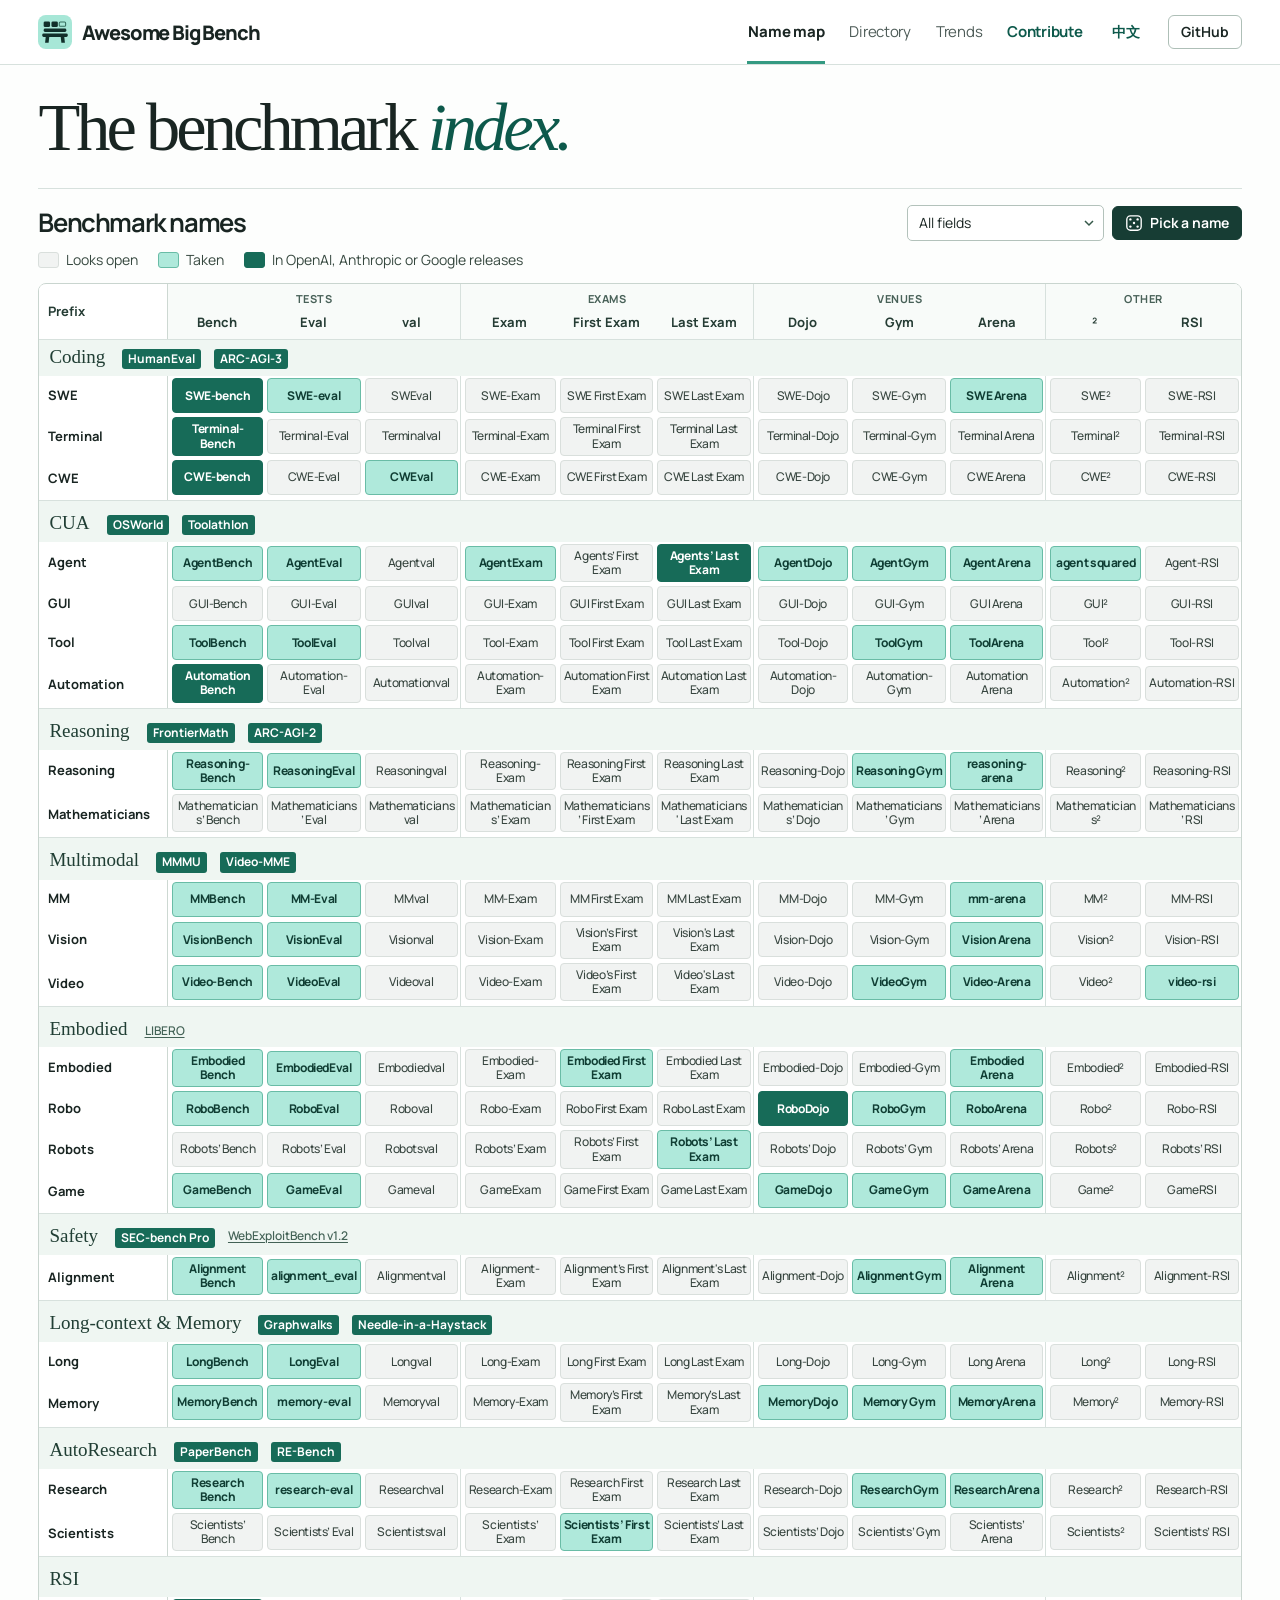
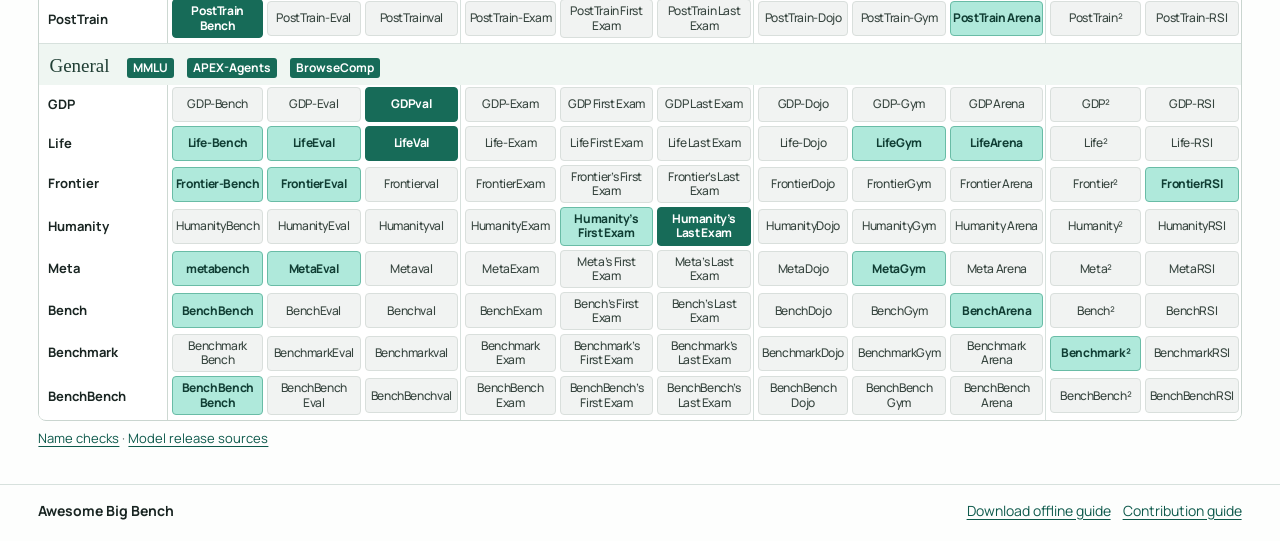
==== commit c8e5bec0: "Ship a lean bilingual guide, a featured directory, and the audited Game row" ====
--- a/docs/index.html
+++ b/docs/index.html
@@ -3,7 +3,7 @@
 <meta charset="utf-8"><meta name="viewport" content="width=device-width,initial-scale=1"><meta name="color-scheme" content="light">
 <meta name="description" content="See which AI benchmark names already exist, compare benchmark tasks and explore arXiv title trends.">
 <title>Awesome Big Bench</title>
-<link rel="alternate" hreflang="en" href="https://yiming-shi.com/awesome-big-bench/"><link rel="alternate" hreflang="zh-Hans" href="https://yiming-shi.com/awesome-big-bench/zh/"><link rel="canonical" href="https://yiming-shi.com/awesome-big-bench/"><link rel="icon" href="data:image/svg+xml,%3Csvg%20xmlns%3D%22http%3A%2F%2Fwww.w3.org%2F2000%2Fsvg%22%20viewBox%3D%220%200%2048%2048%22%20role%3D%22img%22%20aria-label%3D%22Awesome%20Big%20Bench%22%3E%0A%20%20%3Crect%20width%3D%2248%22%20height%3D%2248%22%20rx%3D%2211%22%20fill%3D%22%23a7e7d7%22%2F%3E%0A%20%20%3Cg%20fill%3D%22%23112f2a%22%3E%0A%20%20%20%20%3Crect%20x%3D%228%22%20y%3D%229%22%20width%3D%229%22%20height%3D%228%22%20rx%3D%222%22%2F%3E%3Crect%20x%3D%221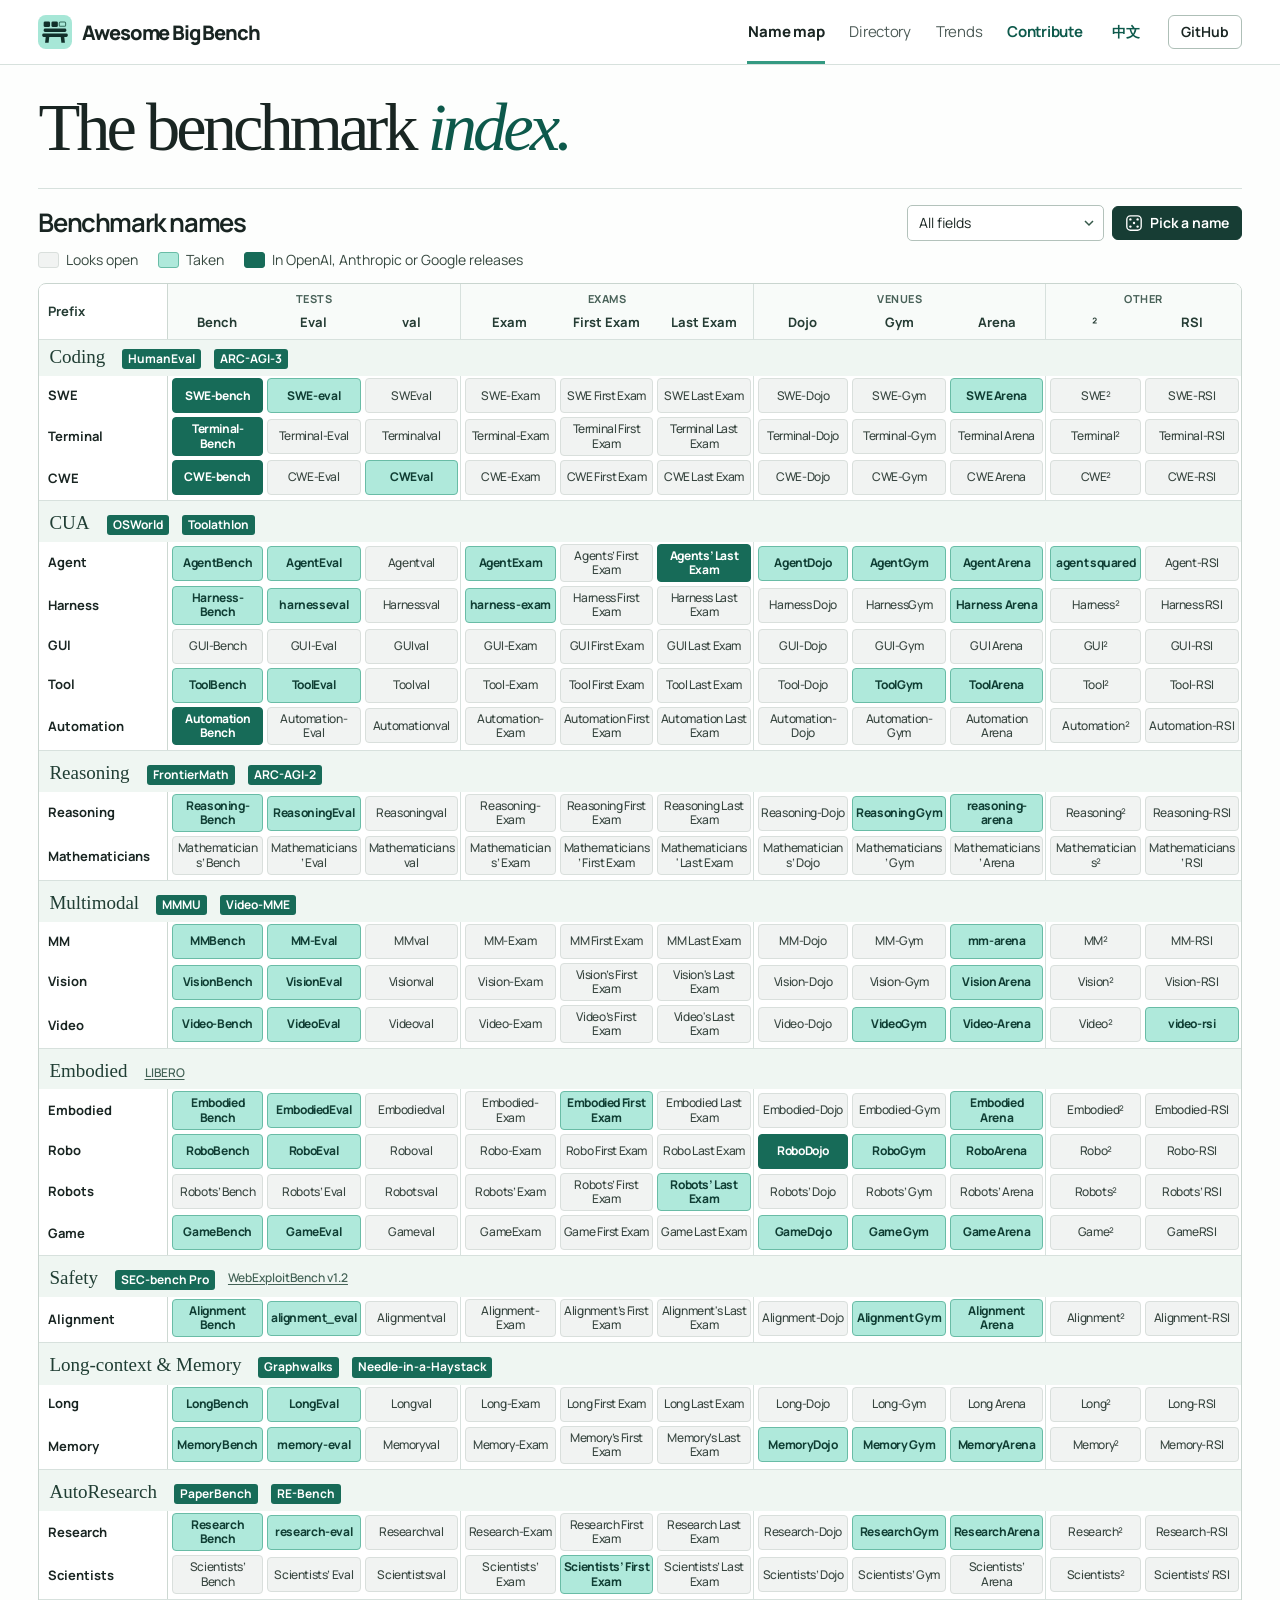
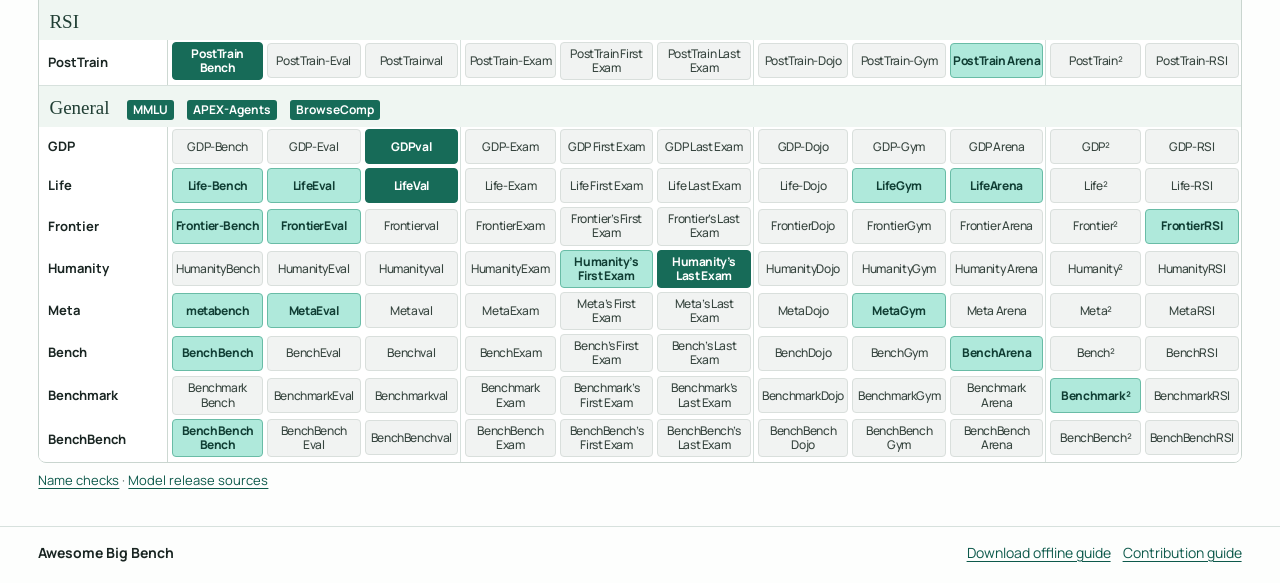
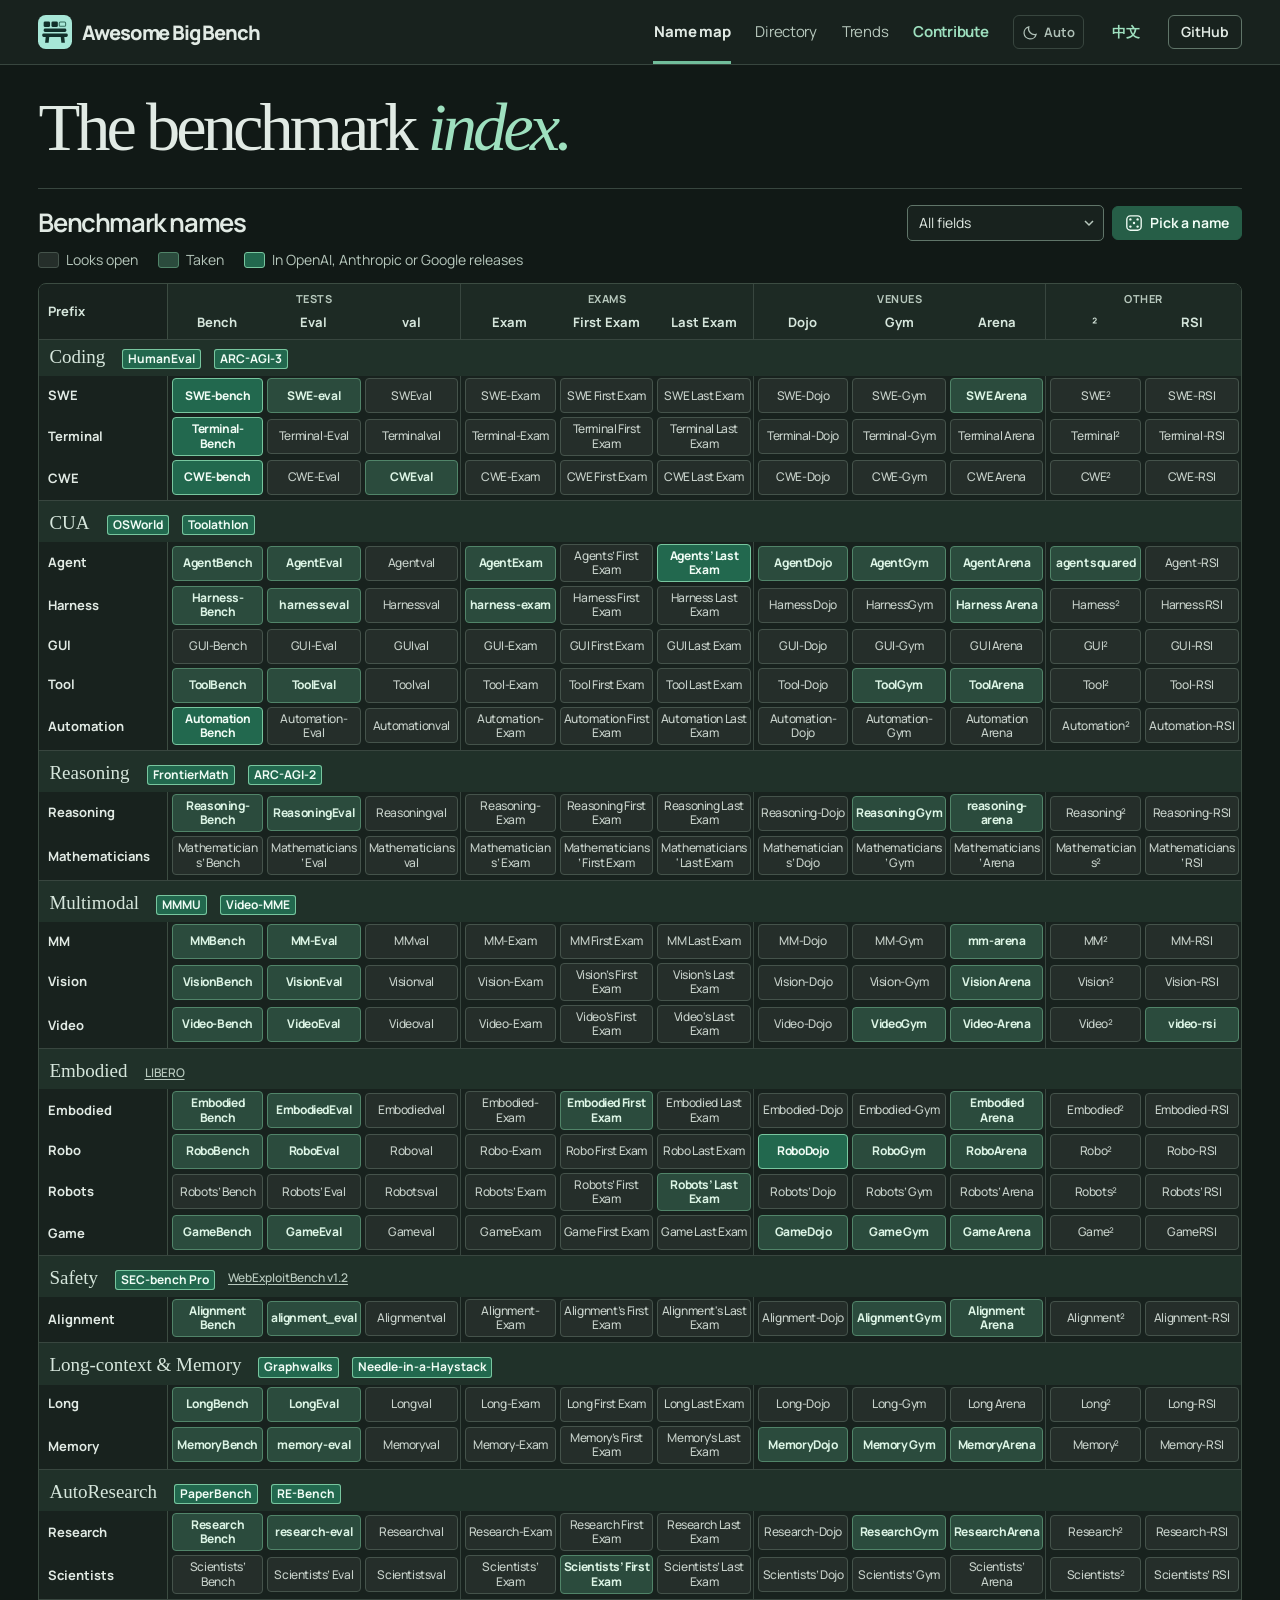
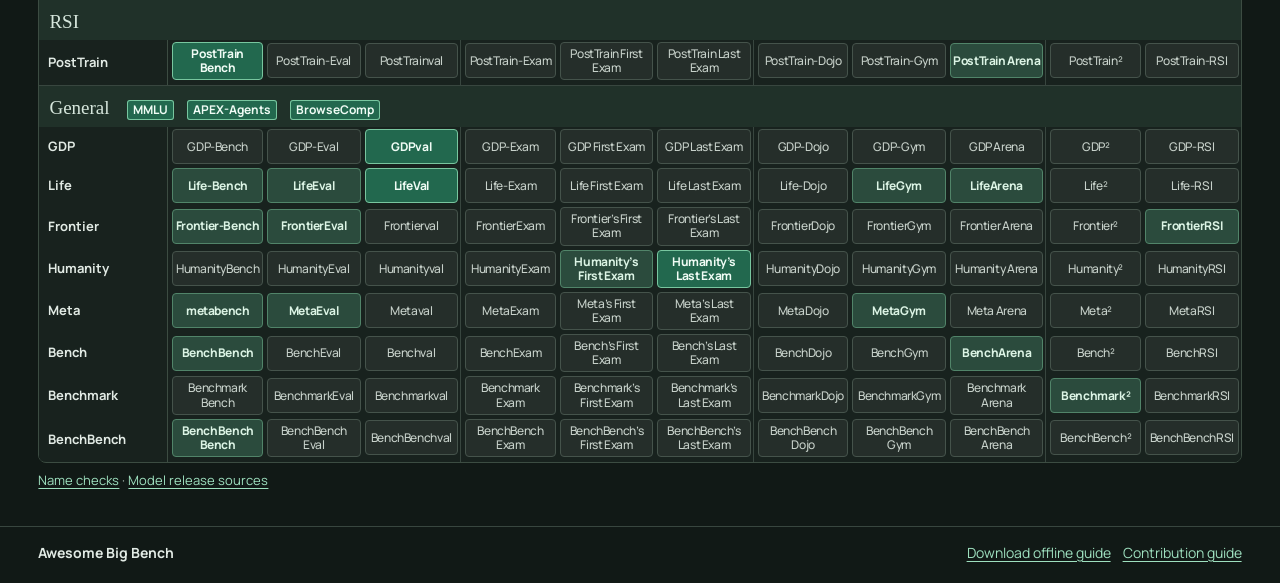
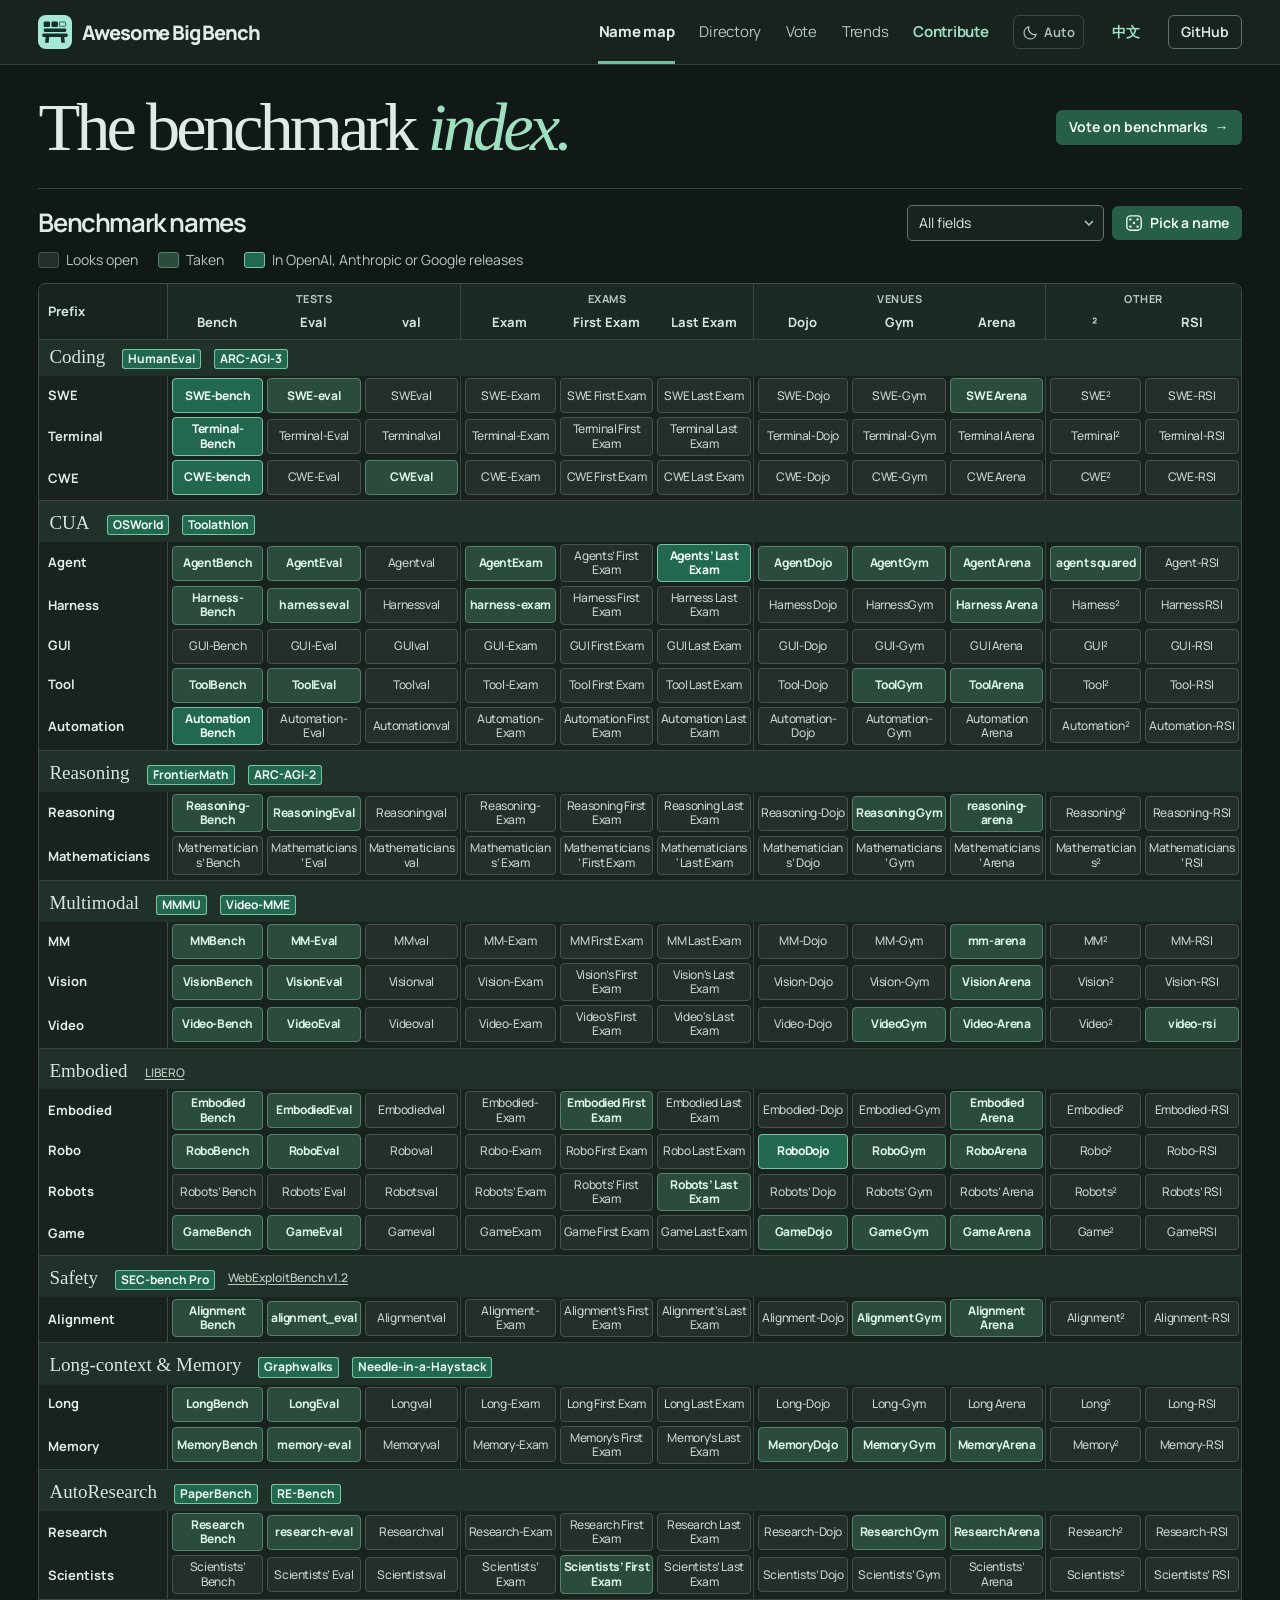
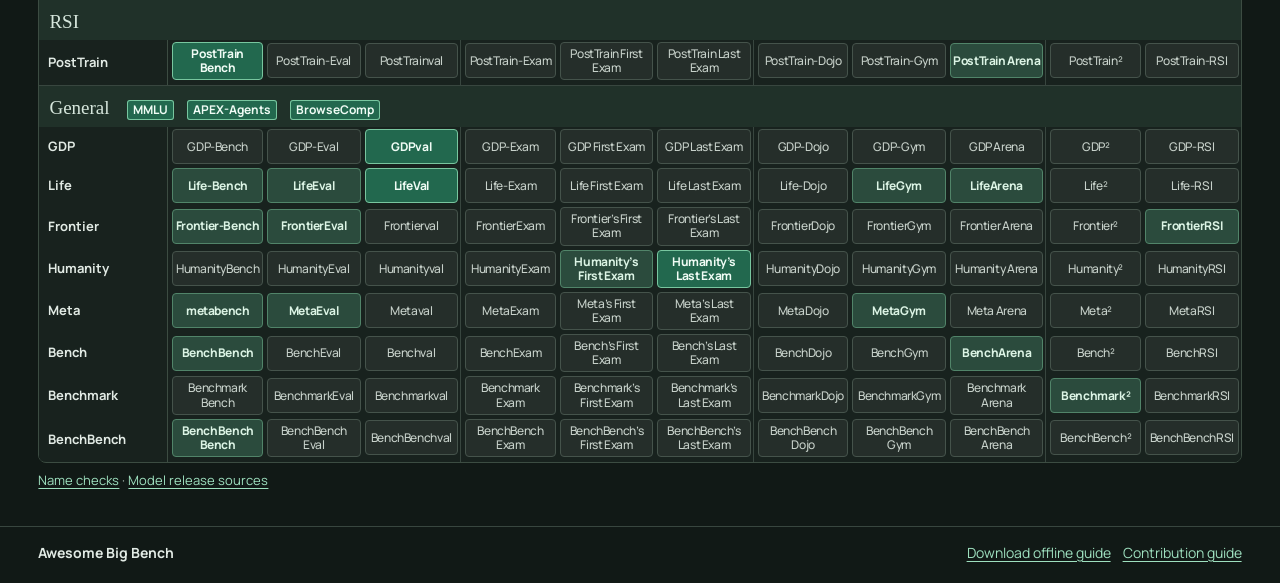
